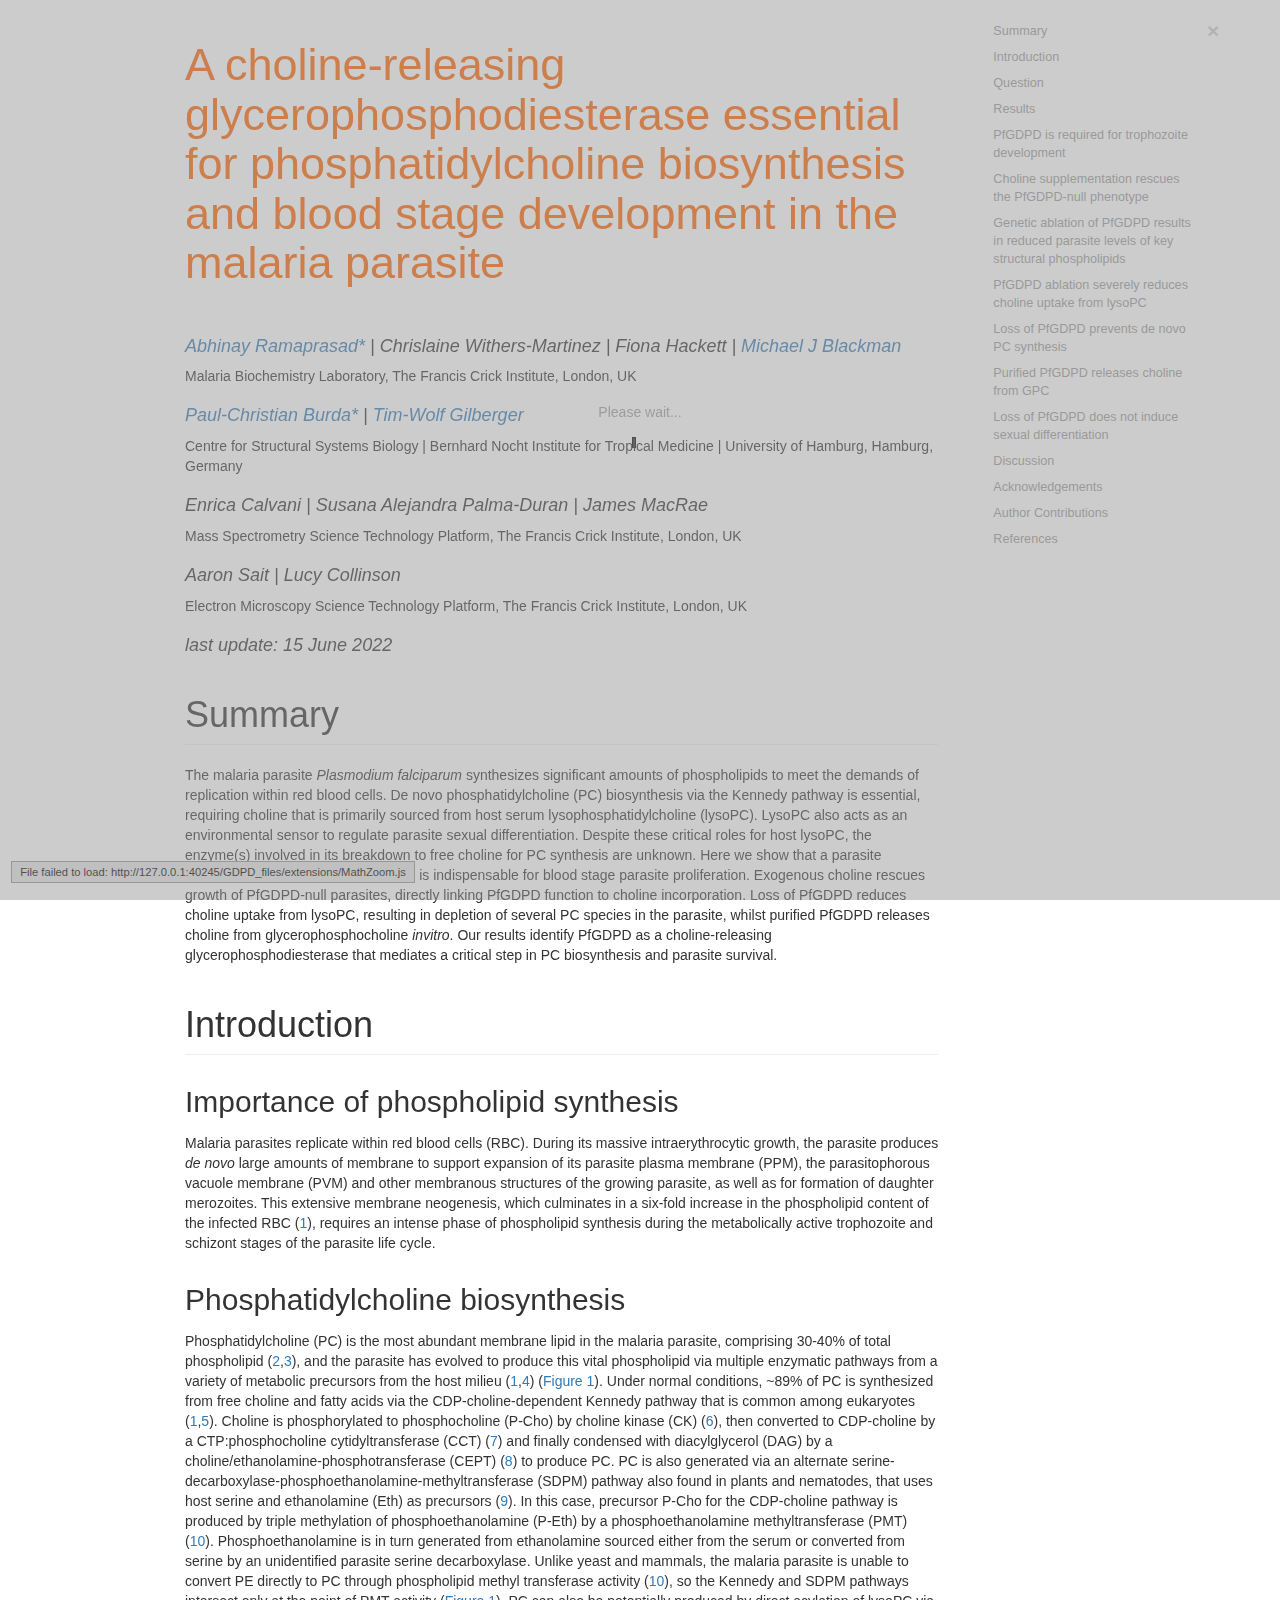
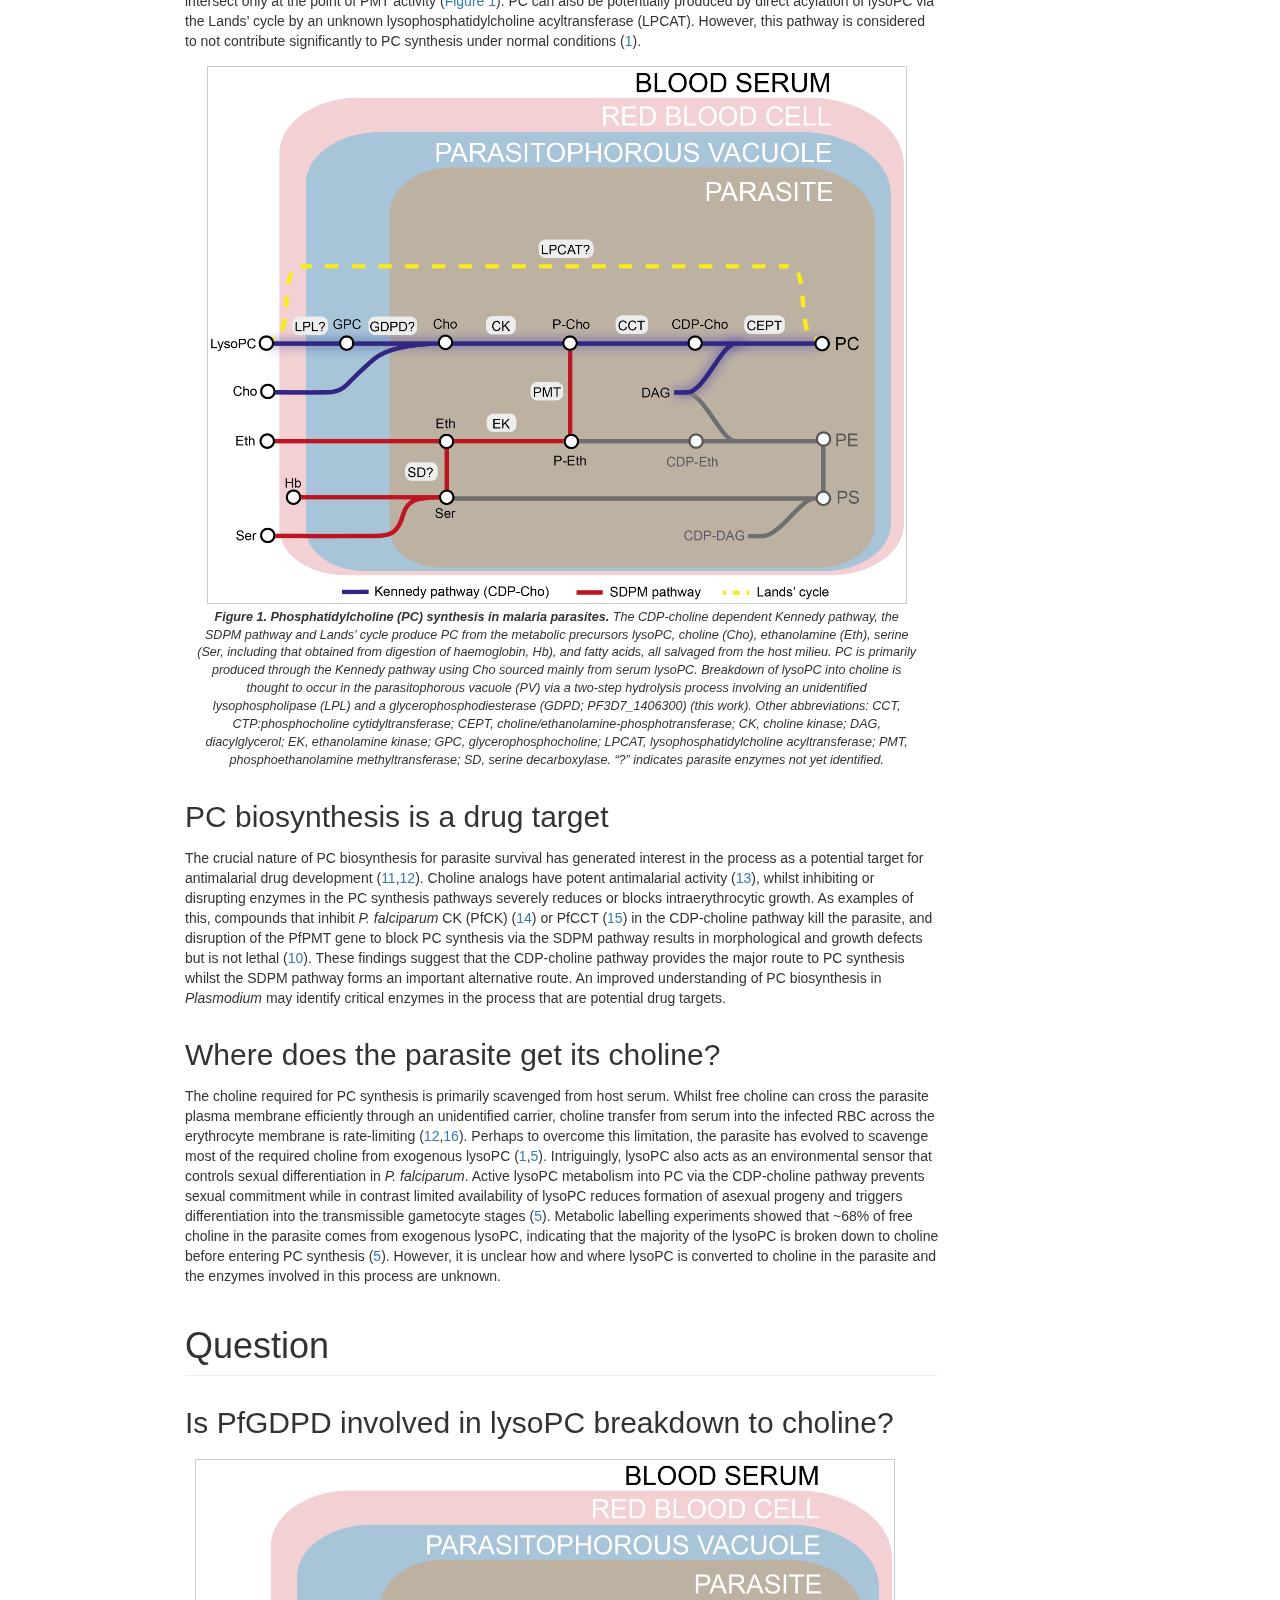
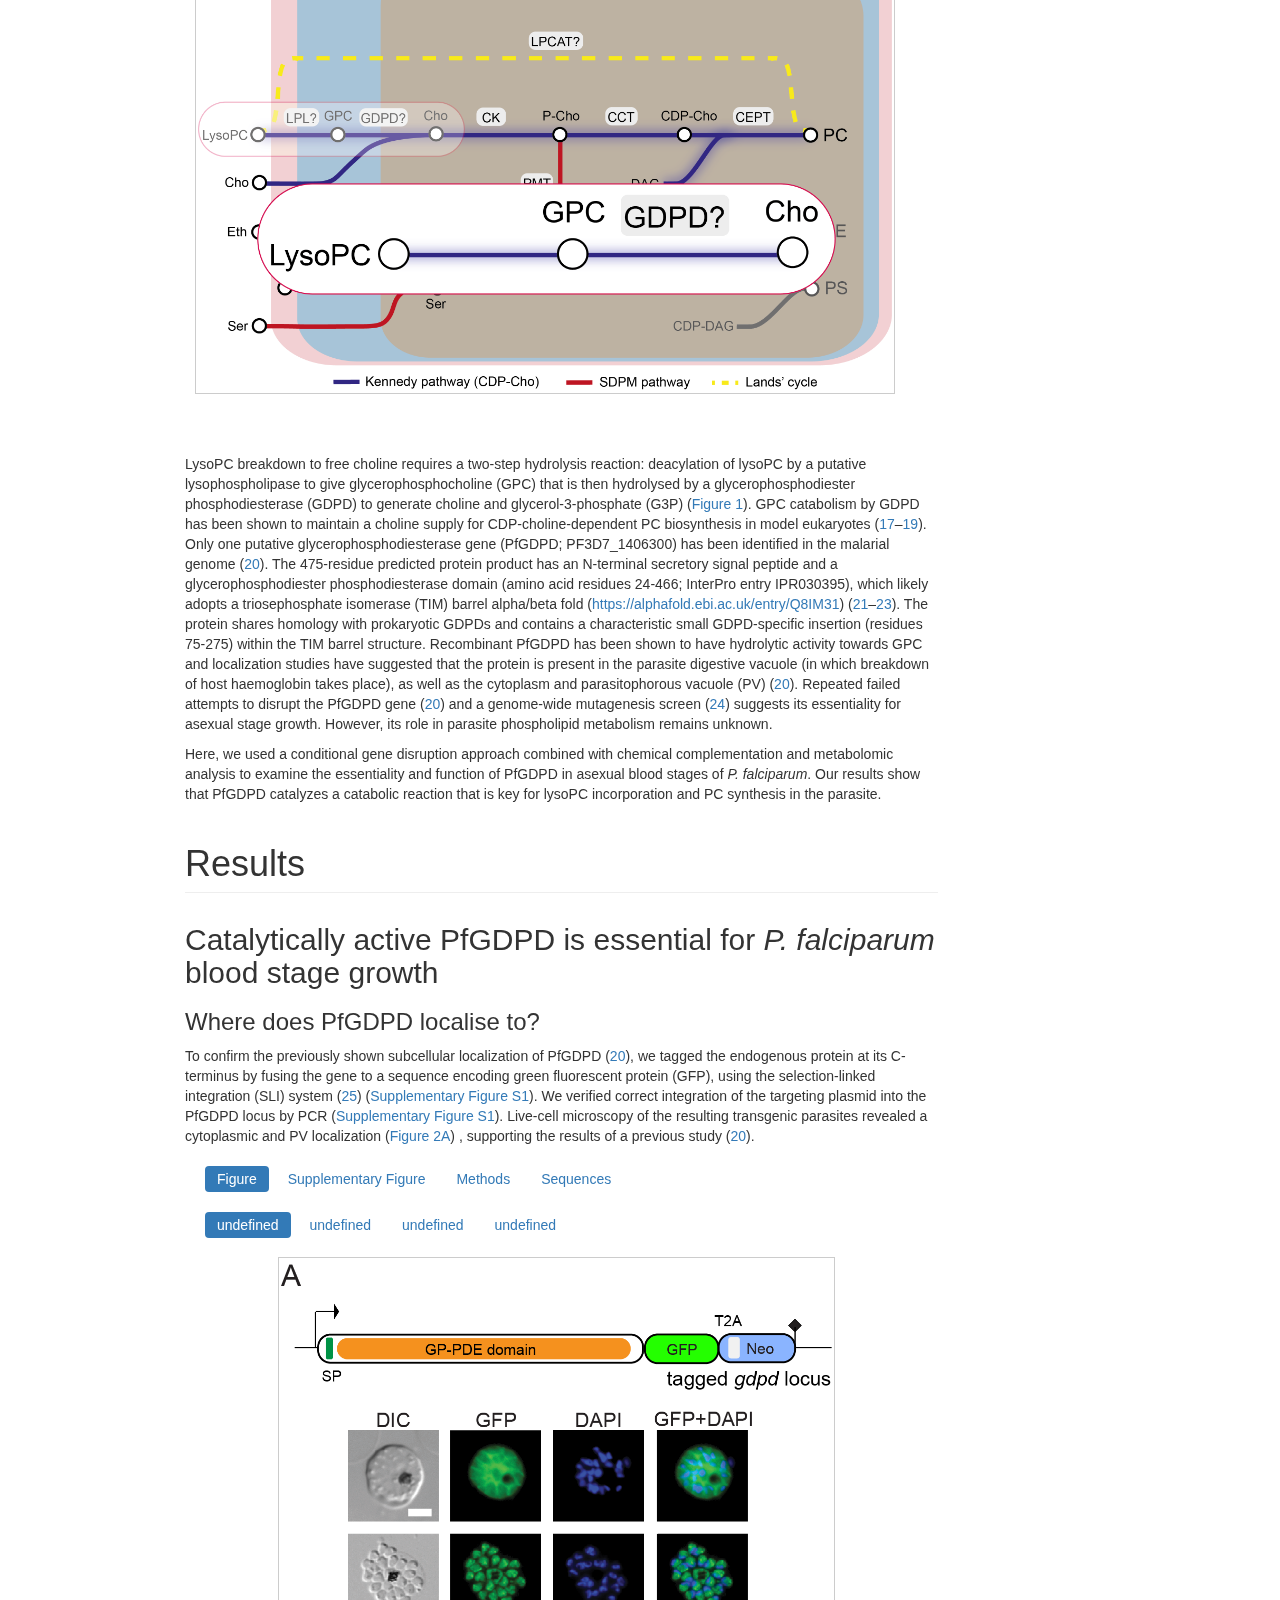
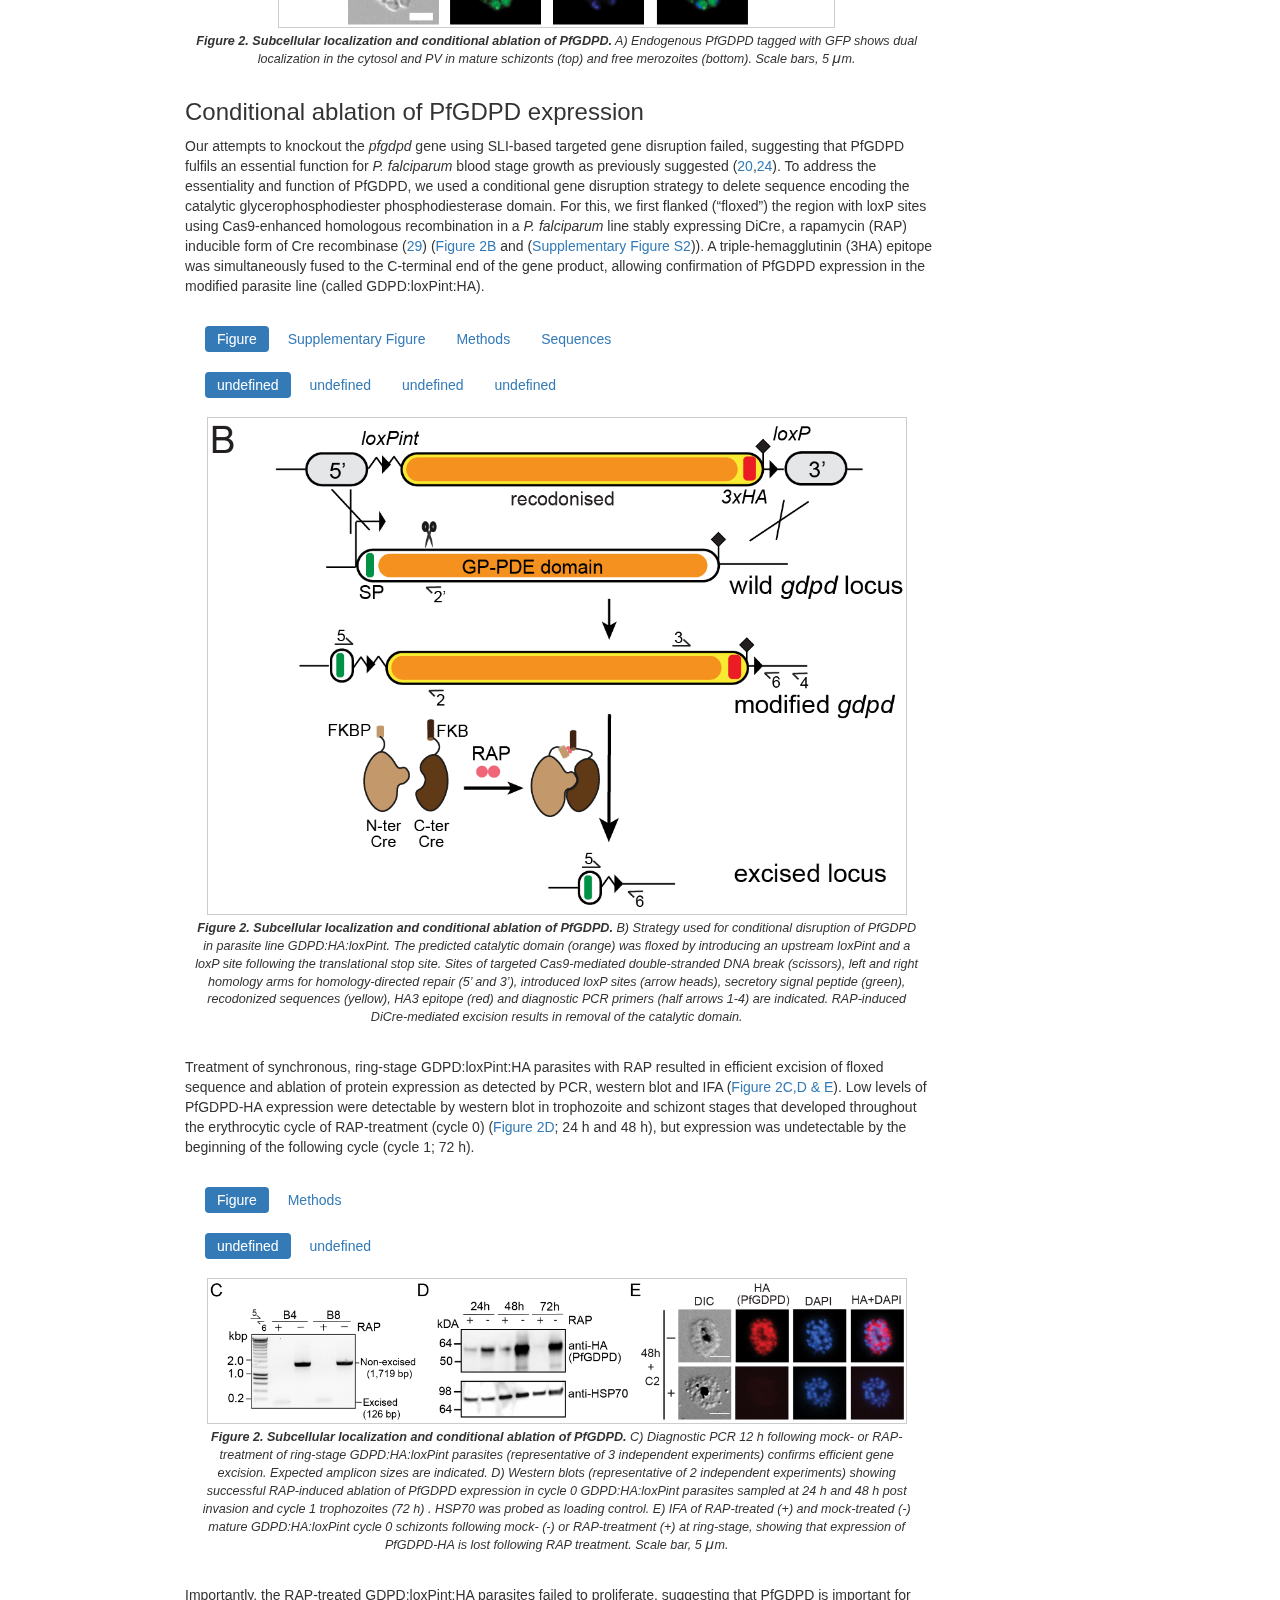
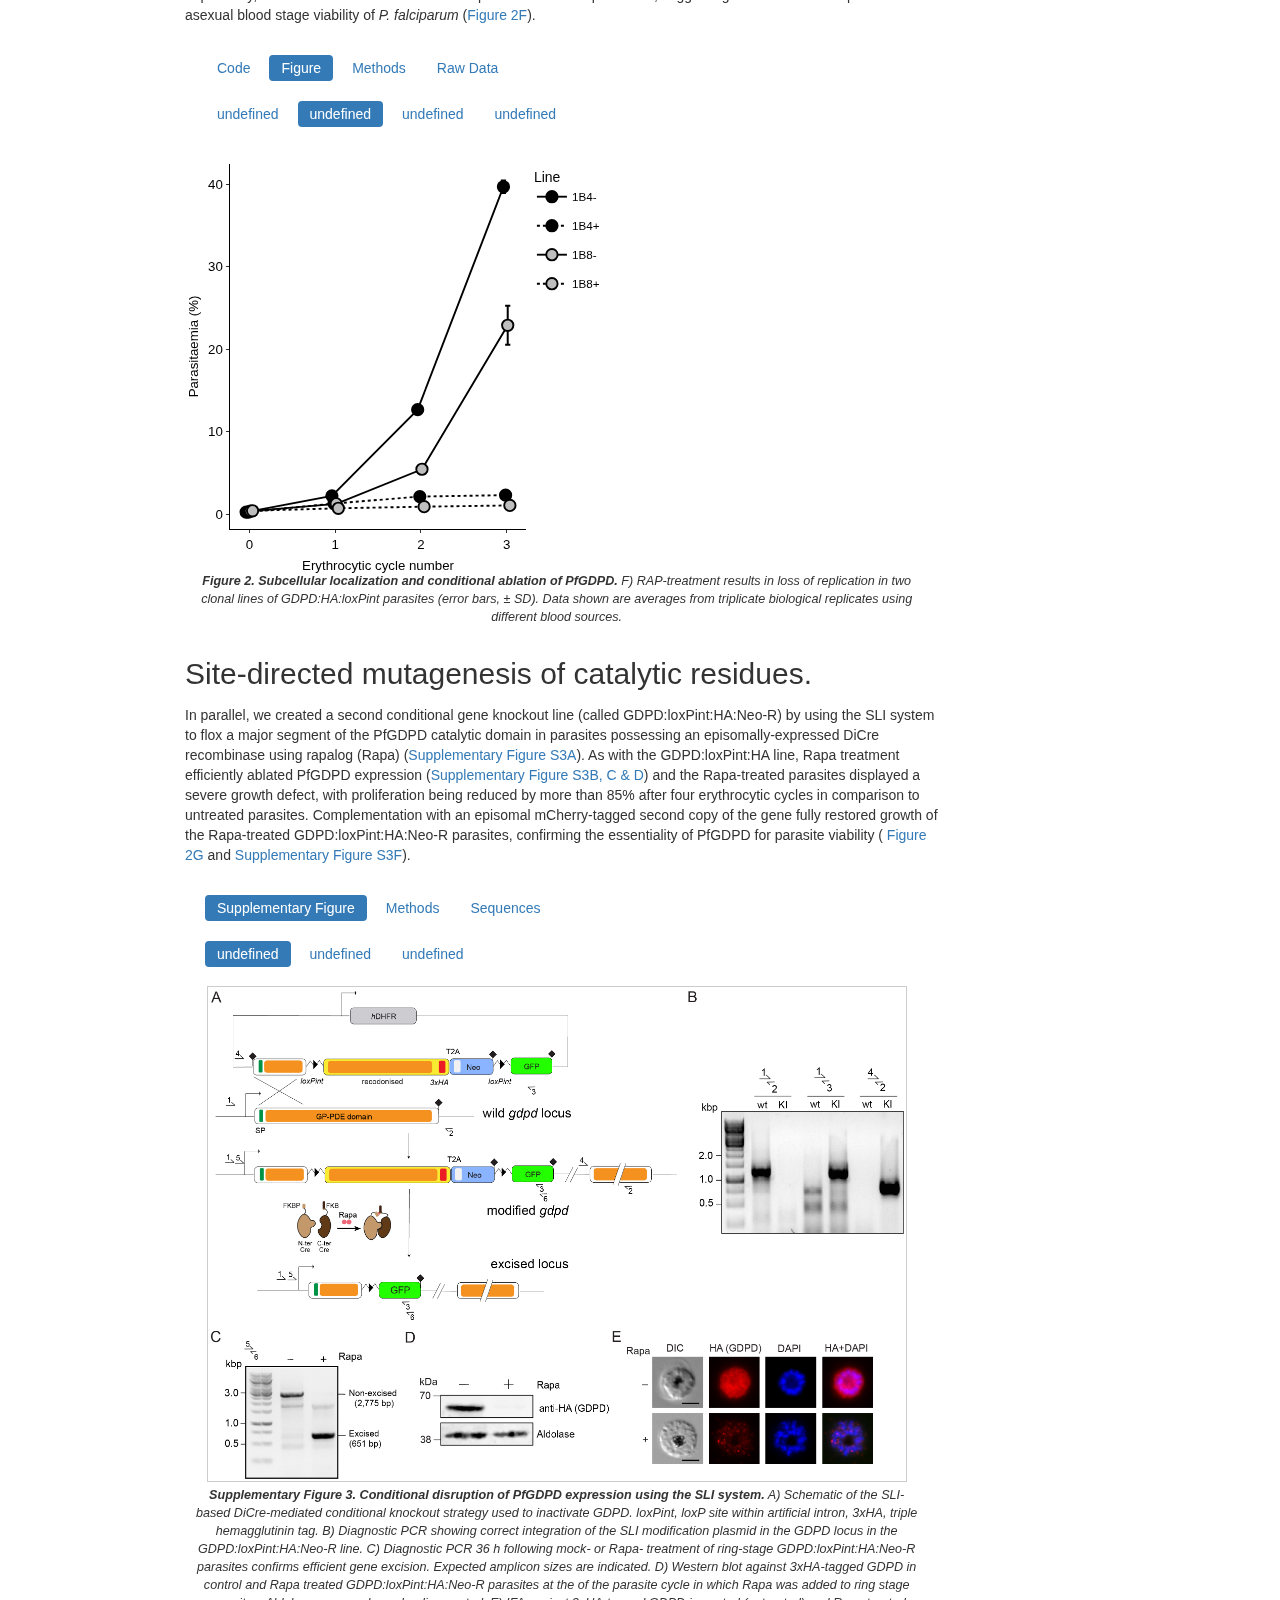
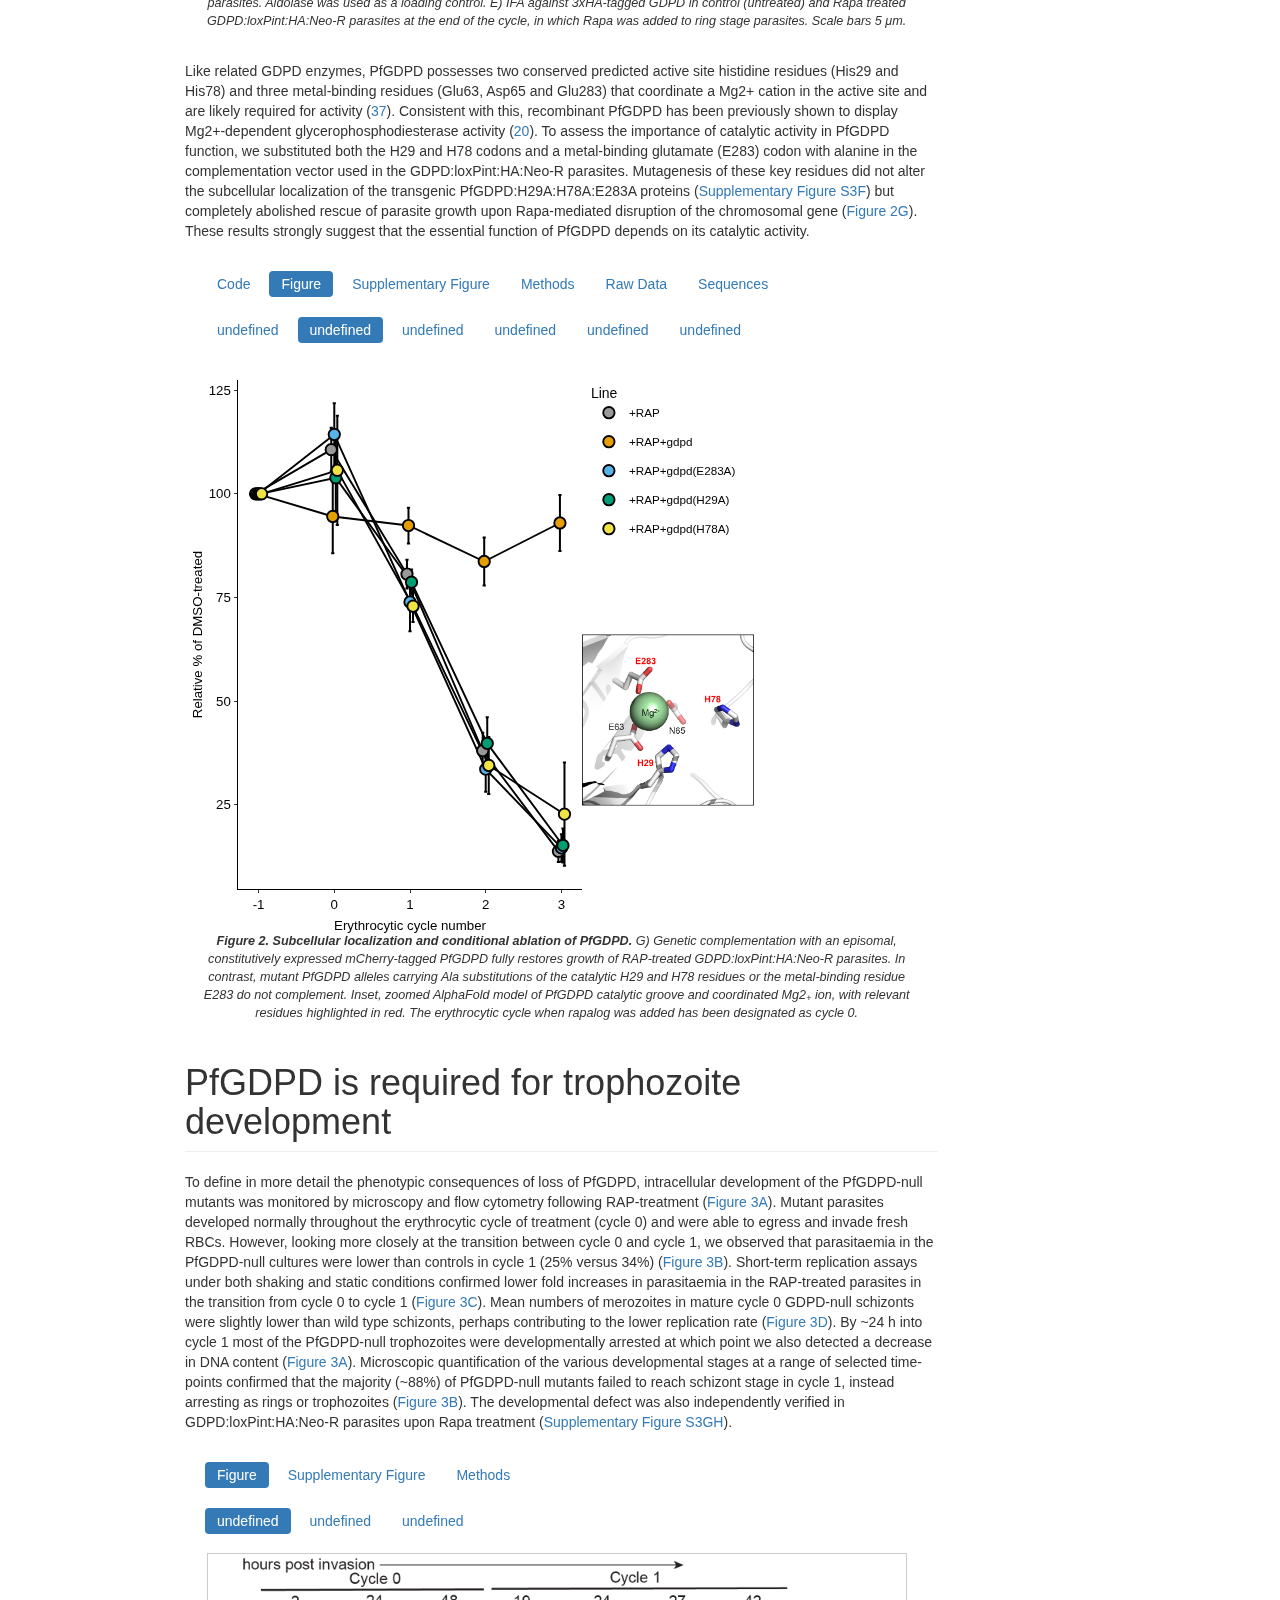
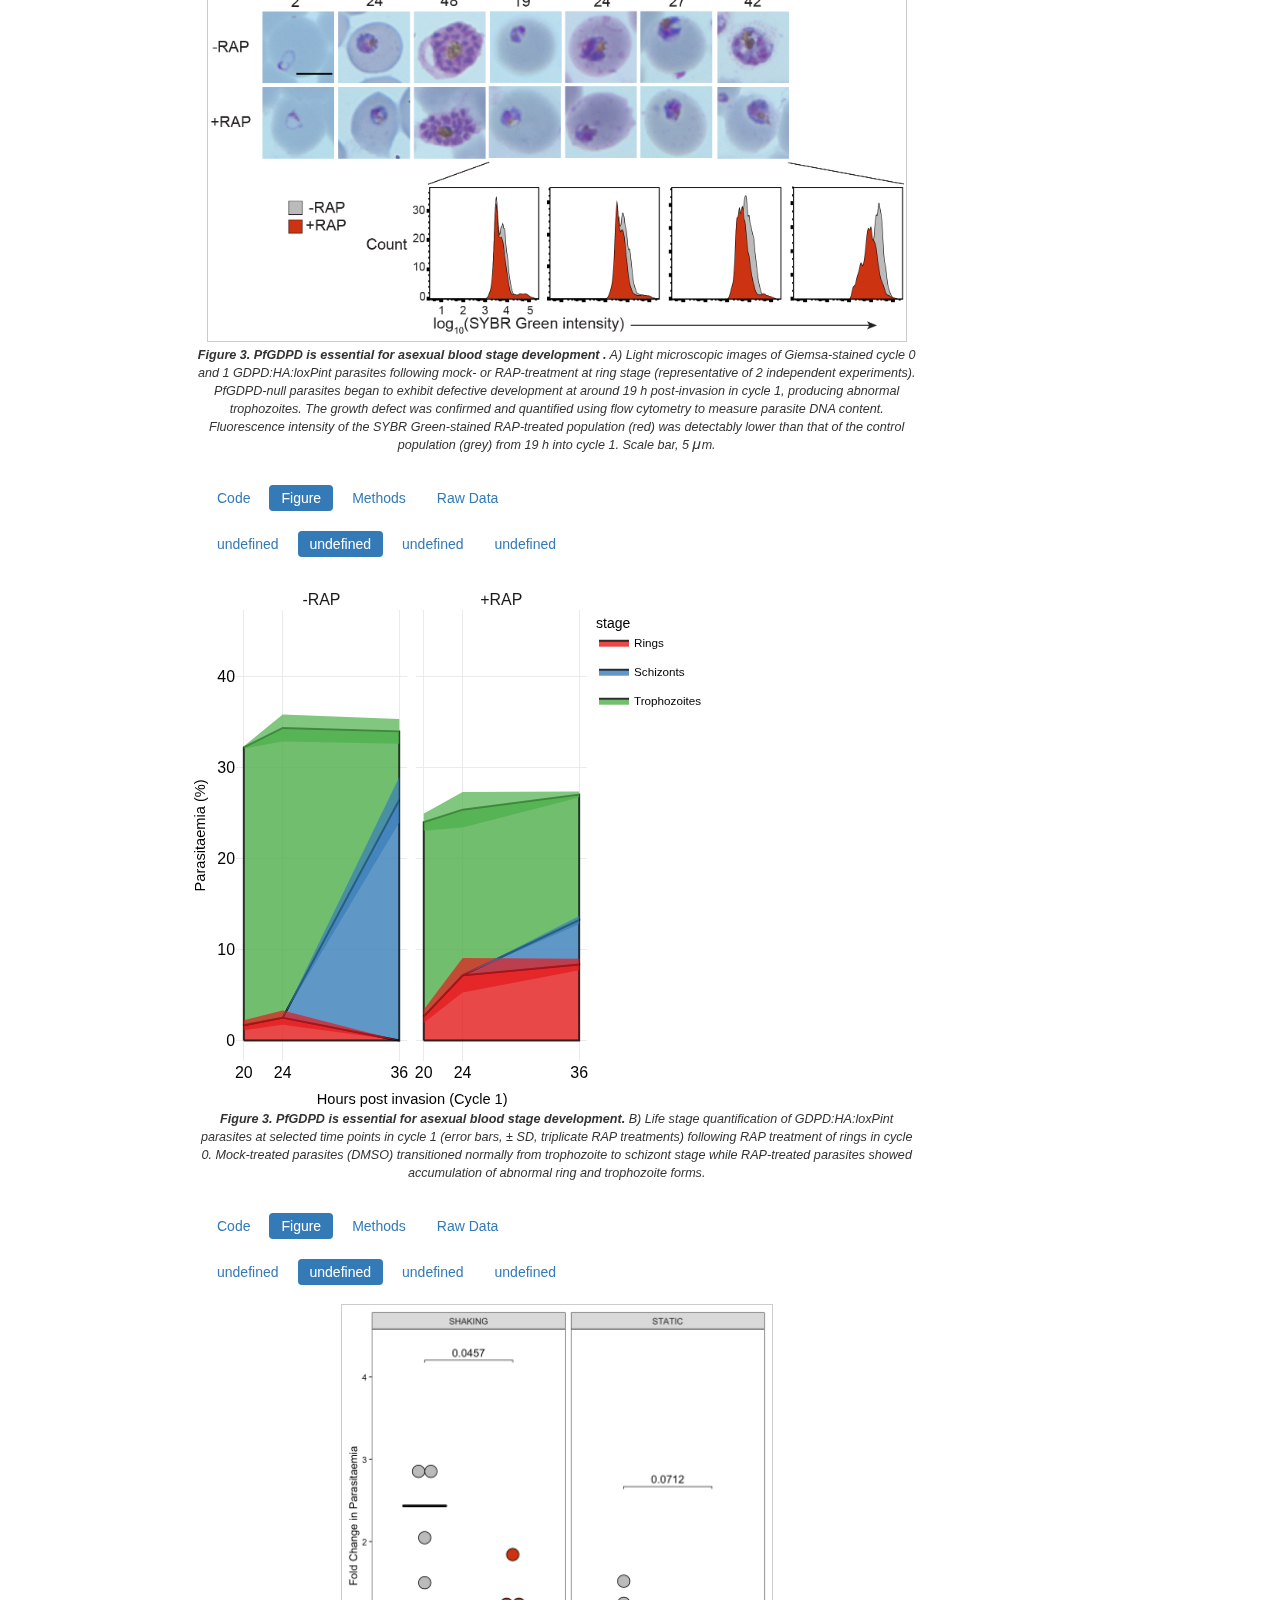
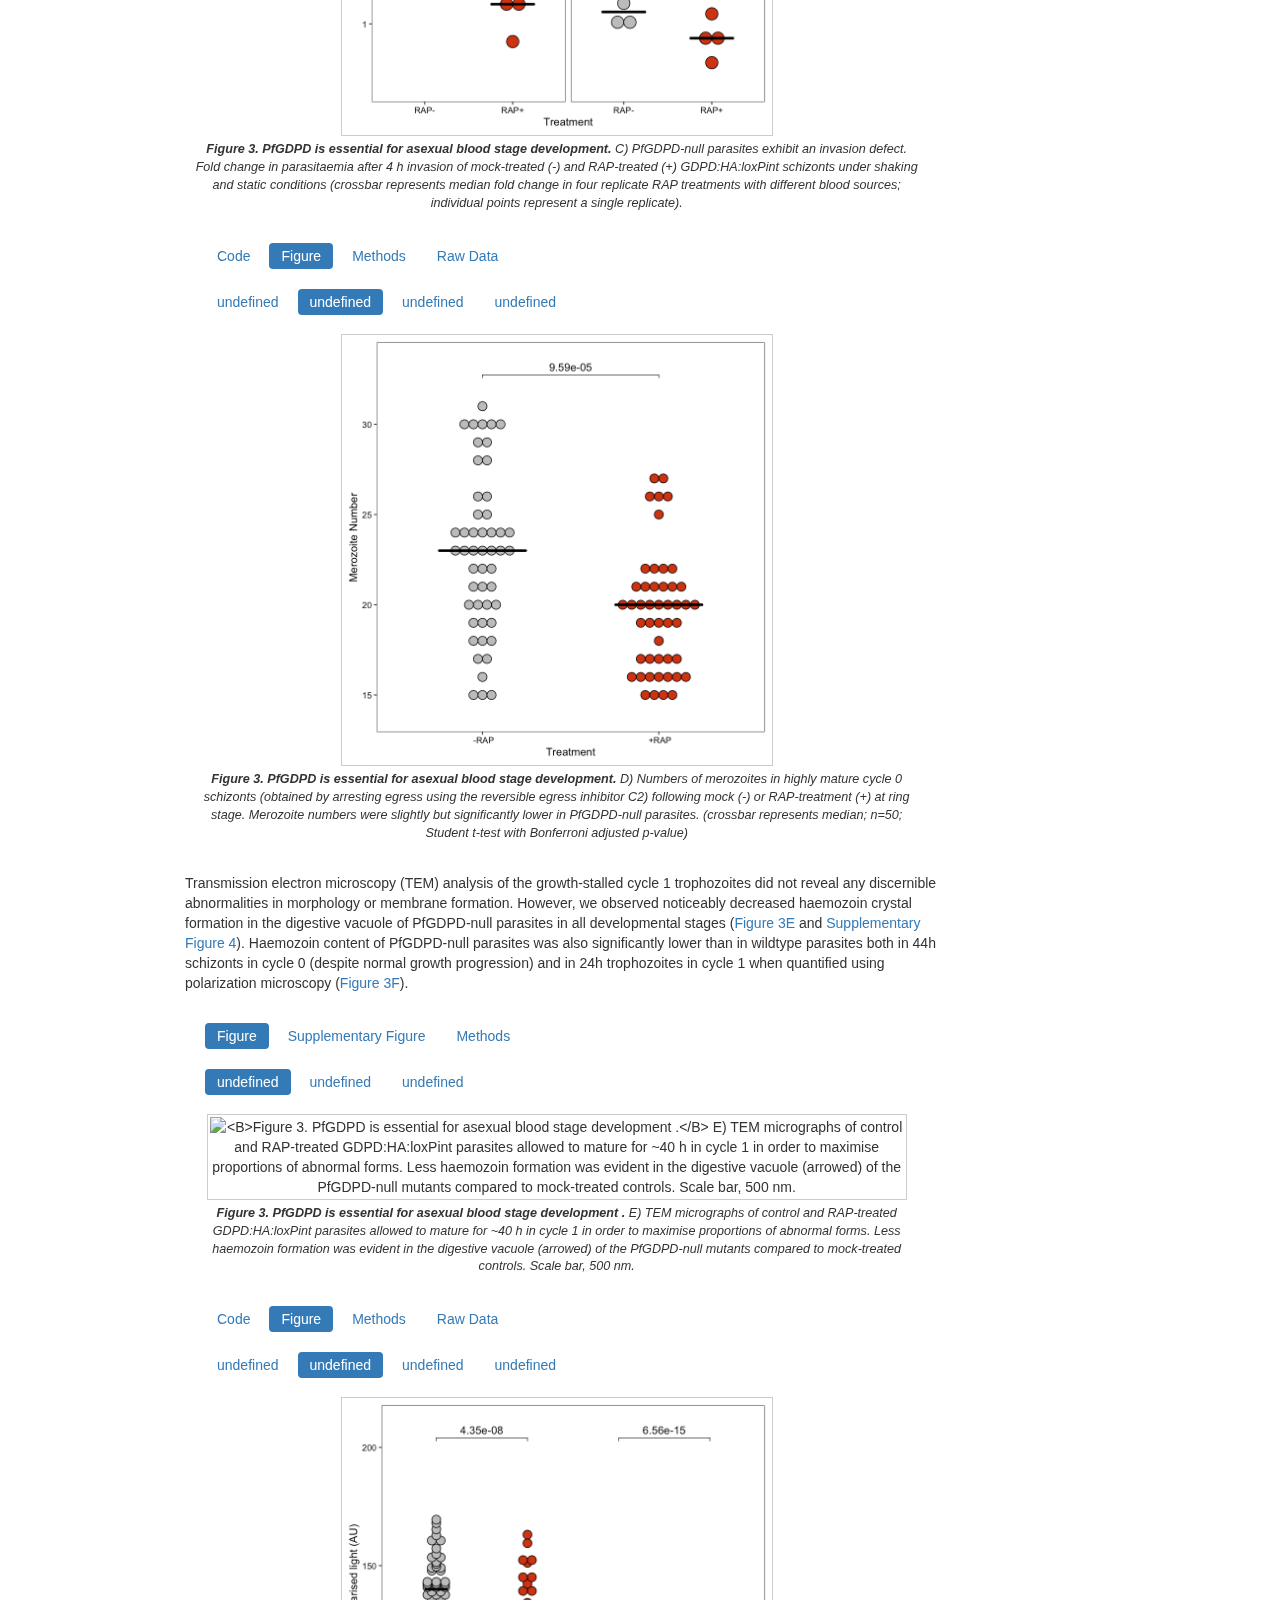
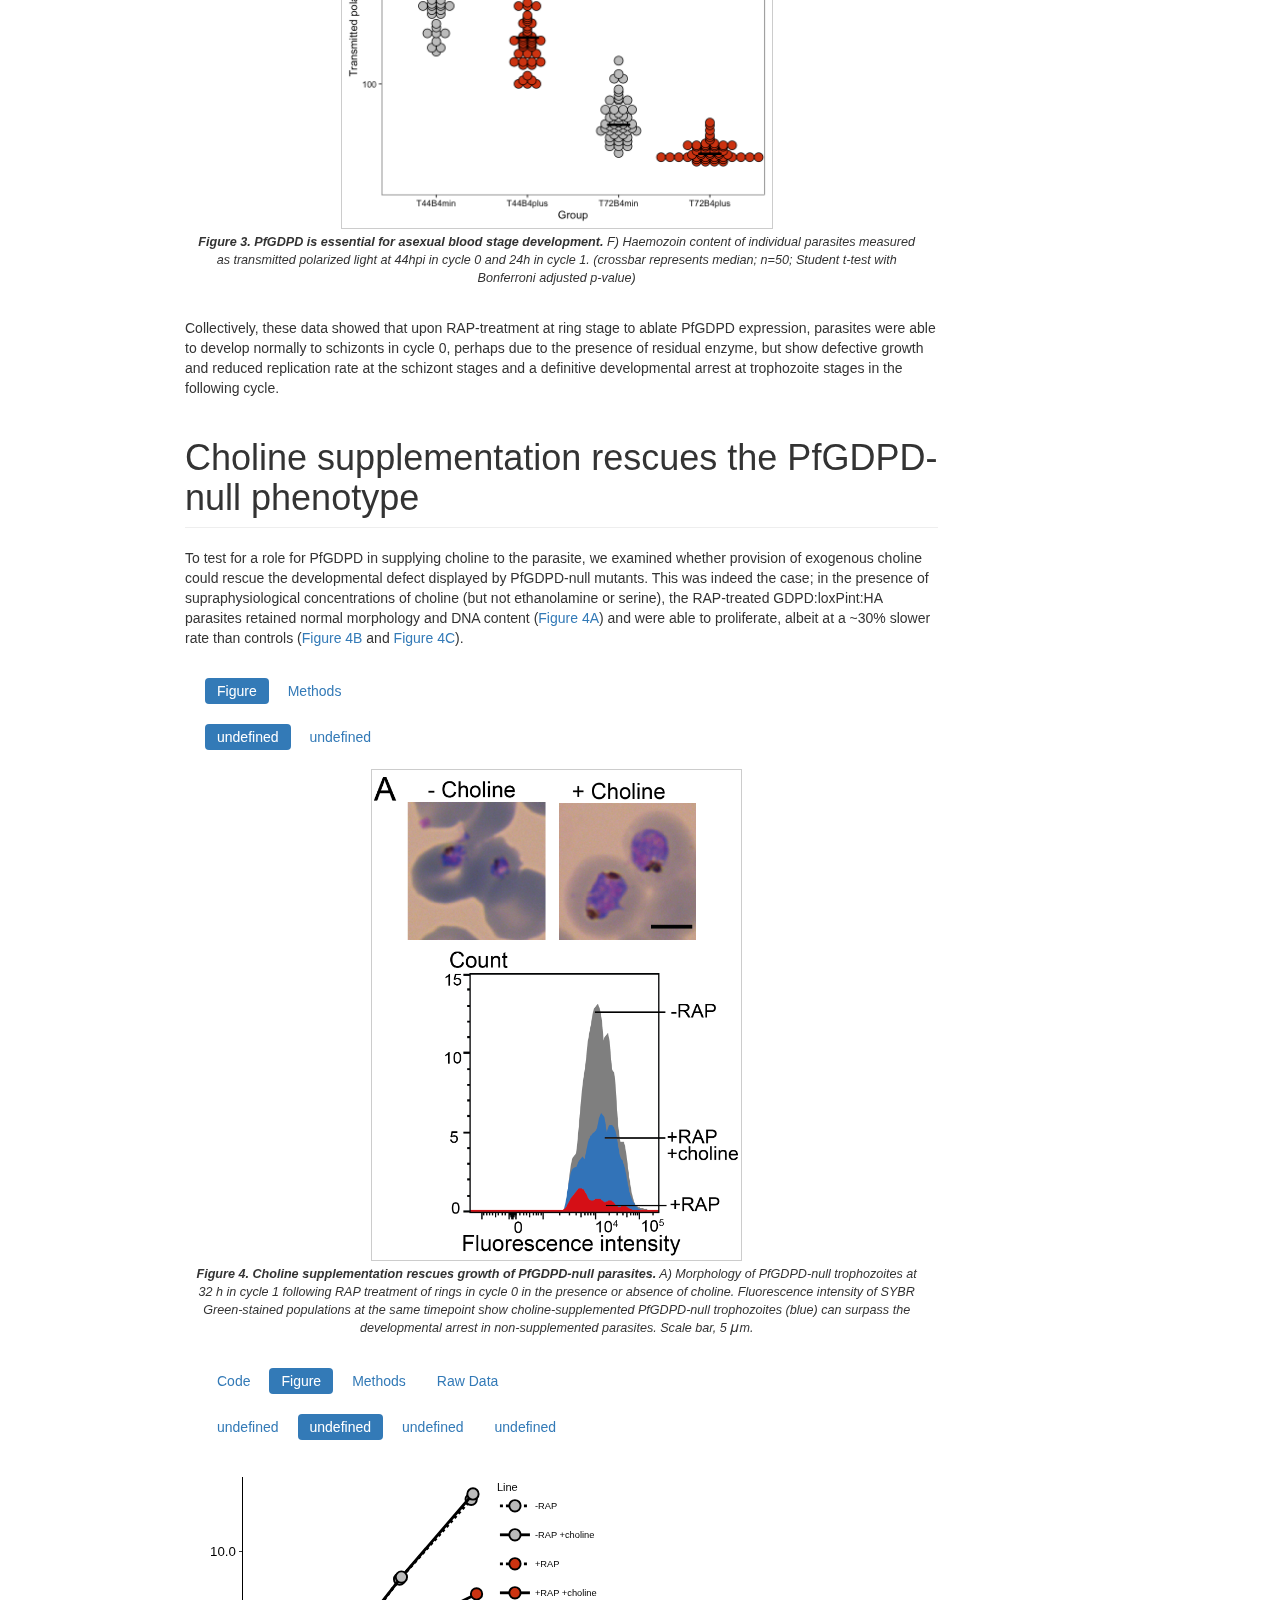
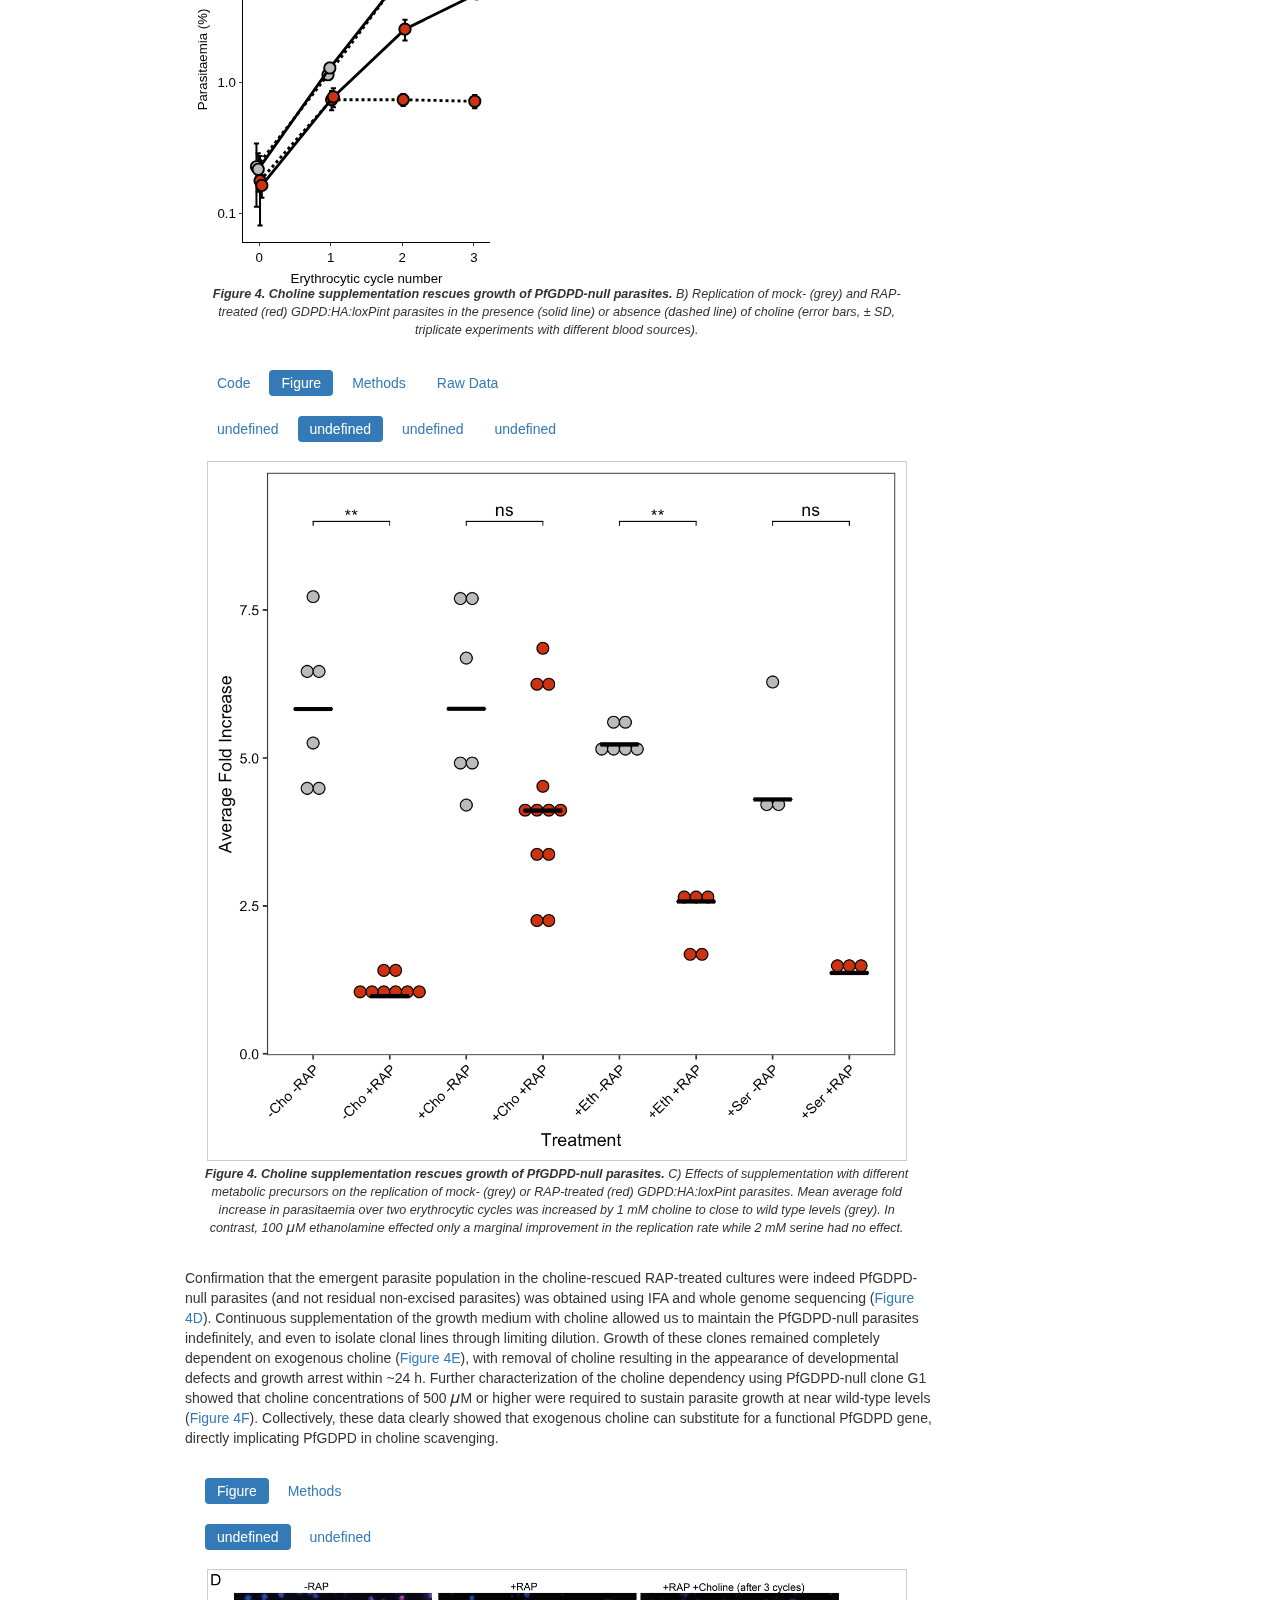
==== index.html @ 473ed6b9 "Update .DS_Store" ====
<!DOCTYPE html>
<!-- saved from url=(0030)http://127.0.0.1:3324/GDPD.Rmd -->
<html class=""><head><meta http-equiv="Content-Type" content="text/html; charset=UTF-8">
  
  <script type="application/shiny-singletons"></script>
  <script type="application/html-dependencies">jquery[3.5.1];shiny-css[1.6.0];shiny-javascript[1.6.0]</script>
<script src="./GDPD_files/jquery.min.js"></script>
<link href="./GDPD_files/shiny.min.css" rel="stylesheet">
<script src="./GDPD_files/shiny.min.js"></script>  <script src="./GDPD_files/rmd_loader.js"></script>
  <link href="./GDPD_files/rmd_loader.css" rel="stylesheet">
<style type="text/css">/* Copyright 2014-present Evernote Corporation. All rights reserved. */
@keyframes caretBlink {
    from { opacity: 1.0; }
    to { opacity: 0.0; }
}

@keyframes rotateSpinner {
    from {
        transform:rotate(0deg);
    }
    to {
        transform:rotate(360deg);
    }
}

#text-tool-caret {
    animation-name: caretBlink;  
    animation-iteration-count: infinite;  
    animation-timing-function: cubic-bezier(1.0,0,0,1.0);
    animation-duration: 1s; 
}

#en-markup-loading-spinner {
    position: absolute;
    top: calc(50% - 16px);
    left: calc(50% - 16px);
    width: 32px;
    height: 32px;
}

#en-markup-loading-spinner img {
    position: relative;
    top: 0px;
    left: 0px;
    animation-name: rotateSpinner;
    animation-duration: 0.6s;
    animation-iteration-count: infinite;
    animation-timing-function: linear;
}
</style><style type="text/css">/* Copyright 2014-present Evernote Corporation. All rights reserved. */
.skitchToastBoxContainer {
    position: absolute;
    width: 100%;
    text-align: center;
    top: 30px;
    -webkit-user-select: none;
    -moz-user-select: none;
    pointer-events: none;
}

.skitchToastBox {
    width: 200px;
    height: 16px;
    padding: 12px;
    background-color: rgba(47, 55, 61, 0.95);
    border-radius: 4px;
    color: white;
    cursor: default;
    font-size: 10pt;
    text-shadow: 1px 1px 2px rgba(0, 0, 0, 0.32);
    font-family: 'Soleil', Helvetica, Arial, sans-serif;
    border: 2px rgba(255, 255, 255, 0.38) solid;
}

.lang-zh-cn .skitchToastBox {
    font-family: '微软雅黑', 'Microsoft YaHei', SimSun,
        '&#x30E1;&#x30A4;&#x30EA;&#x30AA;', Meiryo, 'MS PGothic', 'Soleil',
        Helvetica, Arial, sans-serif;
}

.lang-ja-jp .skitchToastBox {
    font-family: '&#x30E1;&#x30A4;&#x30EA;&#x30AA;', Meiryo, 'MS PGothic',
        '微软雅黑', 'Microsoft YaHei', SimSun, 'Soleil', Helvetica, Arial,
        sans-serif;
}

.skitchToast {
    padding-left: 20px;
    padding-right: 20px;
    display: inline-block;
    height: 10px;
    color: #f1f5f8;
    text-align: center;
}

.skitchVisible {
    /* Don't remove this class it's a hack used by the Evernote Clipper */
}
</style><style type="text/css">/* Copyright 2014-present Evernote Corporation. All rights reserved. */

@font-face {
	font-family: 'Soleil';
	src: url([data-uri]);
	font-weight: normal;
	font-style: normal;
}
</style><style type="text/css">/* Copyright 2019-present Evernote Corporation. All rights reserved. */

#en-markup-disabled {
    position: fixed;
    z-index: 9999;
    width: 100%;
    height: 100%;
    top: 0px;
    left: 0px;
    cursor: default;
    -webkit-user-select: none;
}

#en-markup-alert-container {
    position: absolute;
    z-index: 9999;
    width: 450px;
    left: calc(50% - 225px);
    top: calc(50% - 85px);
    background-color: white;
    box-shadow: 0 2px 7px 1px rgba(0,0,0,0.35);
    -webkit-user-select: none;
}

#en-markup-alert-container .cell-1 {
    position: relative;
    height: 110px;
    width: 105px;
    float: left;
    text-align: center;
    background-image: url([data-uri]);
    background-position: 65% 50%;
    background-repeat: no-repeat;
}

#en-markup-alert-container .cell-2 {
    position: relative;
    float: left;
    width: 345px;
    margin-top: 29px;
    margin-bottom: 20px;
}

#en-markup-alert-container .cell-2 .cell-2-title {
    margin-bottom: 5px;
    padding-right: 30px;
    font-size: 12pt;
    font-family: Tahoma, Arial;
}

#en-markup-alert-container .cell-2 .cell-2-message {
    padding-right: 30px;
    font-size: 9.5pt;
    font-family: Tahoma, Arial;
}

#en-markup-alert-container .cell-3 {
    position: relative;
    width: 450px;
    height: 60px;
    float: left;
    background-color: rgb(240,240,240);
}

#en-markup-alert-container .cell-3 button {
    position: absolute;
    top: 12px;
    right: 15px;
    width: 110px;
    height: 36px;
}

#en-markup-alert-container .cell-3 button.alt-button {
    position: absolute;
    top: 12px;
    right: 140px;
    width: 110px;
    height: 36px;
}
</style><script src="./GDPD_files/header-attrs.js"></script><meta name="viewport" content="width=device-width, initial-scale=1"><link rel="stylesheet" type="text/css" href="./GDPD_files/bootstrap.min.css"><script src="./GDPD_files/bootstrap.min.js"></script><script src="./GDPD_files/jquery-ui.min.js"></script><script src="./GDPD_files/tabsets.js"></script><link rel="stylesheet" type="text/css" href="./GDPD_files/magnific-popup.css"><script src="./GDPD_files/jquery.magnific-popup.min.js"></script><link rel="stylesheet" type="text/css" href="./GDPD_files/clean.css"><script src="./GDPD_files/clean.js"></script><script src="./GDPD_files/htmlwidgets.js"></script><script src="./GDPD_files/plotly.js"></script><script src="./GDPD_files/typedarray.min.js"></script><link rel="stylesheet" type="text/css" href="./GDPD_files/crosstalk.min.css"><script src="./GDPD_files/crosstalk.min.js"></script><link rel="stylesheet" type="text/css" href="./GDPD_files/plotly-htmlwidgets.css"><script src="./GDPD_files/plotly-latest.min.js"></script><style id="plotly.js-style-global"></style><link rel="stylesheet" type="text/css" href="./GDPD_files/rmd_perf.css"><script src="./GDPD_files/rmd_perf.js"></script><meta name="rstudio_origin" content="127.0.0.1:43278"><script src="./GDPD_files/rsiframe.js"></script>
    
    
    <meta name="generator" content="pandoc">

    
    
    <title>A choline-releasing glycerophosphodiesterase essential for phosphatidylcholine biosynthesis and blood stage development in the malaria parasite</title>

    
    
        <style type="text/css">code{white-space: pre;}</style>
    <style type="text/css">
      pre > code.sourceCode { white-space: pre; position: relative; }
      pre > code.sourceCode > span { display: inline-block; line-height: 1.25; }
      pre > code.sourceCode > span:empty { height: 1.2em; }
      .sourceCode { overflow: visible; }
      code.sourceCode > span { color: inherit; text-decoration: inherit; }
      div.sourceCode { margin: 1em 0; }
      pre.sourceCode { margin: 0; }
      @media screen {
      div.sourceCode { overflow: auto; }
      }
      @media print {
      pre > code.sourceCode { white-space: pre-wrap; }
      pre > code.sourceCode > span { text-indent: -5em; padding-left: 5em; }
      }
      pre.numberSource code
        { counter-reset: source-line 0; }
      pre.numberSource code > span
        { position: relative; left: -4em; counter-increment: source-line; }
      pre.numberSource code > span > a:first-child::before
        { content: counter(source-line);
          position: relative; left: -1em; text-align: right; vertical-align: baseline;
          border: none; display: inline-block;
          -webkit-touch-callout: none; -webkit-user-select: none;
          -khtml-user-select: none; -moz-user-select: none;
          -ms-user-select: none; user-select: none;
          padding: 0 4px; width: 4em;
          background-color: #ffffff;
          color: #a0a0a0;
        }
      pre.numberSource { margin-left: 3em; border-left: 1px solid #a0a0a0;  padding-left: 4px; }
      div.sourceCode
        { color: #1f1c1b; background-color: #ffffff; }
      @media screen {
      pre > code.sourceCode > span > a:first-child::before { text-decoration: underline; }
      }
      code span { color: #1f1c1b; } /* Normal */
      code span.al { color: #bf0303; background-color: #f7e6e6; font-weight: bold; } /* Alert */
      code span.an { color: #ca60ca; } /* Annotation */
      code span.at { color: #0057ae; } /* Attribute */
      code span.bn { color: #b08000; } /* BaseN */
      code span.bu { color: #644a9b; font-weight: bold; } /* BuiltIn */
      code span.cf { color: #1f1c1b; font-weight: bold; } /* ControlFlow */
      code span.ch { color: #924c9d; } /* Char */
      code span.cn { color: #aa5500; } /* Constant */
      code span.co { color: #898887; } /* Comment */
      code span.cv { color: #0095ff; } /* CommentVar */
      code span.do { color: #607880; } /* Documentation */
      code span.dt { color: #0057ae; } /* DataType */
      code span.dv { color: #b08000; } /* DecVal */
      code span.er { color: #bf0303; text-decoration: underline; } /* Error */
      code span.ex { color: #0095ff; font-weight: bold; } /* Extension */
      code span.fl { color: #b08000; } /* Float */
      code span.fu { color: #644a9b; } /* Function */
      code span.im { color: #ff5500; } /* Import */
      code span.in { color: #b08000; } /* Information */
      code span.kw { color: #1f1c1b; font-weight: bold; } /* Keyword */
      code span.op { color: #1f1c1b; } /* Operator */
      code span.ot { color: #006e28; } /* Other */
      code span.pp { color: #006e28; } /* Preprocessor */
      code span.re { color: #0057ae; background-color: #e0e9f8; } /* RegionMarker */
      code span.sc { color: #3daee9; } /* SpecialChar */
      code span.ss { color: #ff5500; } /* SpecialString */
      code span.st { color: #bf0303; } /* String */
      code span.va { color: #0057ae; } /* Variable */
      code span.vs { color: #bf0303; } /* VerbatimString */
      code span.wa { color: #bf0303; } /* Warning */
    </style>
    
        <link rel="stylesheet" href="./GDPD_files/myclean.css" type="text/css">
    
    <!-- tabsets -->
    <script>
      $(document).ready(function () {
	  window.buildTabsets("toc");
      });
      $(document).ready(function () {
	  $('.tabset-dropdown > .nav-tabs > li').click(function () {
	      $(this).parent().toggleClass('nav-tabs-open')
	  });
      });
    </script>

    <!-- code folding -->
    
    <!-- code download -->
    
    <!-- tabsets dropdown -->

    <style type="text/css">
      .tabset-dropdown > .nav-tabs {
	  display: inline-table;
	  max-height: 500px;
	  min-height: 44px;
	  overflow-y: auto;
	  background: white;
	  border: 1px solid #ddd;
	  border-radius: 4px;
      }
      
      .tabset-dropdown > .nav-tabs > li.active:before {
	  content: "";
	  font-family: 'Glyphicons Halflings';
	  display: inline-block;
	  padding: 10px;
	  border-right: 1px solid #ddd;
      }
      
      .tabset-dropdown > .nav-tabs.nav-tabs-open > li.active:before {
	  content: "&#xe258;";
	  border: none;
      }
      
      .tabset-dropdown > .nav-tabs.nav-tabs-open:before {
	  content: "";
	  font-family: 'Glyphicons Halflings';
	  display: inline-block;
	  padding: 10px;
	  border-right: 1px solid #ddd;
      }
      
      .tabset-dropdown > .nav-tabs > li.active {
	  display: block;
      }

      .tabset-dropdown > .nav-tabs > li.active a {
  	  padding: 0 15px !important;
      }

      .tabset-dropdown > .nav-tabs > li > a,
      .tabset-dropdown > .nav-tabs > li > a:focus,
      .tabset-dropdown > .nav-tabs > li > a:hover {
	  border: none;
	  display: inline-block;
	  border-radius: 4px;
	  background-color: transparent;
      }
      
      .tabset-dropdown > .nav-tabs.nav-tabs-open > li {
	  display: block;
	  float: none;
      }
      
      .tabset-dropdown > .nav-tabs > li {
	  display: none;
	  margin-left: 0 !important;
      }
    </style>
    
<script type="text/javascript" src="./GDPD_files/MathJax.js"></script><style id="plotly.js-style-modebar-1cf657"></style><style id="plotly.js-style-modebar-c8a98c"></style><style id="plotly.js-style-modebar-840df1"></style><style id="plotly.js-style-modebar-158ccf"></style><style id="plotly.js-style-modebar-69c5db"></style><style id="plotly.js-style-modebar-9e64ea"></style><style id="plotly.js-style-modebar-9ec296"></style><style id="plotly.js-style-modebar-0eb71c"></style><style type="text/css">.MathJax_Hover_Frame {border-radius: .25em; -webkit-border-radius: .25em; -moz-border-radius: .25em; -khtml-border-radius: .25em; box-shadow: 0px 0px 15px #83A; -webkit-box-shadow: 0px 0px 15px #83A; -moz-box-shadow: 0px 0px 15px #83A; -khtml-box-shadow: 0px 0px 15px #83A; border: 1px solid #A6D ! important; display: inline-block; position: absolute}
.MathJax_Menu_Button .MathJax_Hover_Arrow {position: absolute; cursor: pointer; display: inline-block; border: 2px solid #AAA; border-radius: 4px; -webkit-border-radius: 4px; -moz-border-radius: 4px; -khtml-border-radius: 4px; font-family: 'Courier New',Courier; font-size: 9px; color: #F0F0F0}
.MathJax_Menu_Button .MathJax_Hover_Arrow span {display: block; background-color: #AAA; border: 1px solid; border-radius: 3px; line-height: 0; padding: 4px}
.MathJax_Hover_Arrow:hover {color: white!important; border: 2px solid #CCC!important}
.MathJax_Hover_Arrow:hover span {background-color: #CCC!important}
</style><style type="text/css">#MathJax_About {position: fixed; left: 50%; width: auto; text-align: center; border: 3px outset; padding: 1em 2em; background-color: #DDDDDD; color: black; cursor: default; font-family: message-box; font-size: 120%; font-style: normal; text-indent: 0; text-transform: none; line-height: normal; letter-spacing: normal; word-spacing: normal; word-wrap: normal; white-space: nowrap; float: none; z-index: 201; border-radius: 15px; -webkit-border-radius: 15px; -moz-border-radius: 15px; -khtml-border-radius: 15px; box-shadow: 0px 10px 20px #808080; -webkit-box-shadow: 0px 10px 20px #808080; -moz-box-shadow: 0px 10px 20px #808080; -khtml-box-shadow: 0px 10px 20px #808080; filter: progid:DXImageTransform.Microsoft.dropshadow(OffX=2, OffY=2, Color='gray', Positive='true')}
#MathJax_About.MathJax_MousePost {outline: none}
.MathJax_Menu {position: absolute; background-color: white; color: black; width: auto; padding: 5px 0px; border: 1px solid #CCCCCC; margin: 0; cursor: default; font: menu; text-align: left; text-indent: 0; text-transform: none; line-height: normal; letter-spacing: normal; word-spacing: normal; word-wrap: normal; white-space: nowrap; float: none; z-index: 201; border-radius: 5px; -webkit-border-radius: 5px; -moz-border-radius: 5px; -khtml-border-radius: 5px; box-shadow: 0px 10px 20px #808080; -webkit-box-shadow: 0px 10px 20px #808080; -moz-box-shadow: 0px 10px 20px #808080; -khtml-box-shadow: 0px 10px 20px #808080; filter: progid:DXImageTransform.Microsoft.dropshadow(OffX=2, OffY=2, Color='gray', Positive='true')}
.MathJax_MenuItem {padding: 1px 2em; background: transparent}
.MathJax_MenuArrow {position: absolute; right: .5em; padding-top: .25em; color: #666666; font-size: .75em}
.MathJax_MenuActive .MathJax_MenuArrow {color: white}
.MathJax_MenuArrow.RTL {left: .5em; right: auto}
.MathJax_MenuCheck {position: absolute; left: .7em}
.MathJax_MenuCheck.RTL {right: .7em; left: auto}
.MathJax_MenuRadioCheck {position: absolute; left: .7em}
.MathJax_MenuRadioCheck.RTL {right: .7em; left: auto}
.MathJax_MenuLabel {padding: 1px 2em 3px 1.33em; font-style: italic}
.MathJax_MenuRule {border-top: 1px solid #DDDDDD; margin: 4px 3px}
.MathJax_MenuDisabled {color: GrayText}
.MathJax_MenuActive {background-color: #606872; color: white}
.MathJax_MenuDisabled:focus, .MathJax_MenuLabel:focus {background-color: #E8E8E8}
.MathJax_ContextMenu:focus {outline: none}
.MathJax_ContextMenu .MathJax_MenuItem:focus {outline: none}
#MathJax_AboutClose {top: .2em; right: .2em}
.MathJax_Menu .MathJax_MenuClose {top: -10px; left: -10px}
.MathJax_MenuClose {position: absolute; cursor: pointer; display: inline-block; border: 2px solid #AAA; border-radius: 18px; -webkit-border-radius: 18px; -moz-border-radius: 18px; -khtml-border-radius: 18px; font-family: 'Courier New',Courier; font-size: 24px; color: #F0F0F0}
.MathJax_MenuClose span {display: block; background-color: #AAA; border: 1.5px solid; border-radius: 18px; -webkit-border-radius: 18px; -moz-border-radius: 18px; -khtml-border-radius: 18px; line-height: 0; padding: 8px 0 6px}
.MathJax_MenuClose:hover {color: white!important; border: 2px solid #CCC!important}
.MathJax_MenuClose:hover span {background-color: #CCC!important}
.MathJax_MenuClose:hover:focus {outline: none}
</style><style type="text/css">.MathJax_Preview .MJXf-math {color: inherit!important}
</style><style type="text/css">.MJX_Assistive_MathML {position: absolute!important; top: 0; left: 0; clip: rect(1px, 1px, 1px, 1px); padding: 1px 0 0 0!important; border: 0!important; height: 1px!important; width: 1px!important; overflow: hidden!important; display: block!important; -webkit-touch-callout: none; -webkit-user-select: none; -khtml-user-select: none; -moz-user-select: none; -ms-user-select: none; user-select: none}
.MJX_Assistive_MathML.MJX_Assistive_MathML_Block {width: 100%!important}
</style><style type="text/css">#MathJax_Zoom {position: absolute; background-color: #F0F0F0; overflow: auto; display: block; z-index: 301; padding: .5em; border: 1px solid black; margin: 0; font-weight: normal; font-style: normal; text-align: left; text-indent: 0; text-transform: none; line-height: normal; letter-spacing: normal; word-spacing: normal; word-wrap: normal; white-space: nowrap; float: none; -webkit-box-sizing: content-box; -moz-box-sizing: content-box; box-sizing: content-box; box-shadow: 5px 5px 15px #AAAAAA; -webkit-box-shadow: 5px 5px 15px #AAAAAA; -moz-box-shadow: 5px 5px 15px #AAAAAA; -khtml-box-shadow: 5px 5px 15px #AAAAAA; filter: progid:DXImageTransform.Microsoft.dropshadow(OffX=2, OffY=2, Color='gray', Positive='true')}
#MathJax_ZoomOverlay {position: absolute; left: 0; top: 0; z-index: 300; display: inline-block; width: 100%; height: 100%; border: 0; padding: 0; margin: 0; background-color: white; opacity: 0; filter: alpha(opacity=0)}
#MathJax_ZoomFrame {position: relative; display: inline-block; height: 0; width: 0}
#MathJax_ZoomEventTrap {position: absolute; left: 0; top: 0; z-index: 302; display: inline-block; border: 0; padding: 0; margin: 0; background-color: white; opacity: 0; filter: alpha(opacity=0)}
</style><style type="text/css">.MathJax_Preview {color: #888}
#MathJax_Message {position: fixed; left: 1em; bottom: 1.5em; background-color: #E6E6E6; border: 1px solid #959595; margin: 0px; padding: 2px 8px; z-index: 102; color: black; font-size: 80%; width: auto; white-space: nowrap}
#MathJax_MSIE_Frame {position: absolute; top: 0; left: 0; width: 0px; z-index: 101; border: 0px; margin: 0px; padding: 0px}
.MathJax_Error {color: #CC0000; font-style: italic}
</style><style type="text/css">.MJXp-script {font-size: .8em}
.MJXp-right {-webkit-transform-origin: right; -moz-transform-origin: right; -ms-transform-origin: right; -o-transform-origin: right; transform-origin: right}
.MJXp-bold {font-weight: bold}
.MJXp-italic {font-style: italic}
.MJXp-scr {font-family: MathJax_Script,'Times New Roman',Times,STIXGeneral,serif}
.MJXp-frak {font-family: MathJax_Fraktur,'Times New Roman',Times,STIXGeneral,serif}
.MJXp-sf {font-family: MathJax_SansSerif,'Times New Roman',Times,STIXGeneral,serif}
.MJXp-cal {font-family: MathJax_Caligraphic,'Times New Roman',Times,STIXGeneral,serif}
.MJXp-mono {font-family: MathJax_Typewriter,'Times New Roman',Times,STIXGeneral,serif}
.MJXp-largeop {font-size: 150%}
.MJXp-largeop.MJXp-int {vertical-align: -.2em}
.MJXp-math {display: inline-block; line-height: 1.2; text-indent: 0; font-family: 'Times New Roman',Times,STIXGeneral,serif; white-space: nowrap; border-collapse: collapse}
.MJXp-display {display: block; text-align: center; margin: 1em 0}
.MJXp-math span {display: inline-block}
.MJXp-box {display: block!important; text-align: center}
.MJXp-box:after {content: " "}
.MJXp-rule {display: block!important; margin-top: .1em}
.MJXp-char {display: block!important}
.MJXp-mo {margin: 0 .15em}
.MJXp-mfrac {margin: 0 .125em; vertical-align: .25em}
.MJXp-denom {display: inline-table!important; width: 100%}
.MJXp-denom > * {display: table-row!important}
.MJXp-surd {vertical-align: top}
.MJXp-surd > * {display: block!important}
.MJXp-script-box > *  {display: table!important; height: 50%}
.MJXp-script-box > * > * {display: table-cell!important; vertical-align: top}
.MJXp-script-box > *:last-child > * {vertical-align: bottom}
.MJXp-script-box > * > * > * {display: block!important}
.MJXp-mphantom {visibility: hidden}
.MJXp-munderover, .MJXp-munder {display: inline-table!important}
.MJXp-over {display: inline-block!important; text-align: center}
.MJXp-over > * {display: block!important}
.MJXp-munderover > *, .MJXp-munder > * {display: table-row!important}
.MJXp-mtable {vertical-align: .25em; margin: 0 .125em}
.MJXp-mtable > * {display: inline-table!important; vertical-align: middle}
.MJXp-mtr {display: table-row!important}
.MJXp-mtd {display: table-cell!important; text-align: center; padding: .5em 0 0 .5em}
.MJXp-mtr > .MJXp-mtd:first-child {padding-left: 0}
.MJXp-mtr:first-child > .MJXp-mtd {padding-top: 0}
.MJXp-mlabeledtr {display: table-row!important}
.MJXp-mlabeledtr > .MJXp-mtd:first-child {padding-left: 0}
.MJXp-mlabeledtr:first-child > .MJXp-mtd {padding-top: 0}
.MJXp-merror {background-color: #FFFF88; color: #CC0000; border: 1px solid #CC0000; padding: 1px 3px; font-style: normal; font-size: 90%}
.MJXp-scale0 {-webkit-transform: scaleX(.0); -moz-transform: scaleX(.0); -ms-transform: scaleX(.0); -o-transform: scaleX(.0); transform: scaleX(.0)}
.MJXp-scale1 {-webkit-transform: scaleX(.1); -moz-transform: scaleX(.1); -ms-transform: scaleX(.1); -o-transform: scaleX(.1); transform: scaleX(.1)}
.MJXp-scale2 {-webkit-transform: scaleX(.2); -moz-transform: scaleX(.2); -ms-transform: scaleX(.2); -o-transform: scaleX(.2); transform: scaleX(.2)}
.MJXp-scale3 {-webkit-transform: scaleX(.3); -moz-transform: scaleX(.3); -ms-transform: scaleX(.3); -o-transform: scaleX(.3); transform: scaleX(.3)}
.MJXp-scale4 {-webkit-transform: scaleX(.4); -moz-transform: scaleX(.4); -ms-transform: scaleX(.4); -o-transform: scaleX(.4); transform: scaleX(.4)}
.MJXp-scale5 {-webkit-transform: scaleX(.5); -moz-transform: scaleX(.5); -ms-transform: scaleX(.5); -o-transform: scaleX(.5); transform: scaleX(.5)}
.MJXp-scale6 {-webkit-transform: scaleX(.6); -moz-transform: scaleX(.6); -ms-transform: scaleX(.6); -o-transform: scaleX(.6); transform: scaleX(.6)}
.MJXp-scale7 {-webkit-transform: scaleX(.7); -moz-transform: scaleX(.7); -ms-transform: scaleX(.7); -o-transform: scaleX(.7); transform: scaleX(.7)}
.MJXp-scale8 {-webkit-transform: scaleX(.8); -moz-transform: scaleX(.8); -ms-transform: scaleX(.8); -o-transform: scaleX(.8); transform: scaleX(.8)}
.MJXp-scale9 {-webkit-transform: scaleX(.9); -moz-transform: scaleX(.9); -ms-transform: scaleX(.9); -o-transform: scaleX(.9); transform: scaleX(.9)}
.MathJax_PHTML .noError {vertical-align: ; font-size: 90%; text-align: left; color: black; padding: 1px 3px; border: 1px solid}
</style><style type="text/css">.MathJax_Display {text-align: center; margin: 1em 0em; position: relative; display: block!important; text-indent: 0; max-width: none; max-height: none; min-width: 0; min-height: 0; width: 100%}
.MathJax .merror {background-color: #FFFF88; color: #CC0000; border: 1px solid #CC0000; padding: 1px 3px; font-style: normal; font-size: 90%}
.MathJax .MJX-monospace {font-family: monospace}
.MathJax .MJX-sans-serif {font-family: sans-serif}
#MathJax_Tooltip {background-color: InfoBackground; color: InfoText; border: 1px solid black; box-shadow: 2px 2px 5px #AAAAAA; -webkit-box-shadow: 2px 2px 5px #AAAAAA; -moz-box-shadow: 2px 2px 5px #AAAAAA; -khtml-box-shadow: 2px 2px 5px #AAAAAA; filter: progid:DXImageTransform.Microsoft.dropshadow(OffX=2, OffY=2, Color='gray', Positive='true'); padding: 3px 4px; z-index: 401; position: absolute; left: 0; top: 0; width: auto; height: auto; display: none}
.MathJax {display: inline; font-style: normal; font-weight: normal; line-height: normal; font-size: 100%; font-size-adjust: none; text-indent: 0; text-align: left; text-transform: none; letter-spacing: normal; word-spacing: normal; word-wrap: normal; white-space: nowrap; float: none; direction: ltr; max-width: none; max-height: none; min-width: 0; min-height: 0; border: 0; padding: 0; margin: 0}
.MathJax:focus, body :focus .MathJax {display: inline-table}
.MathJax.MathJax_FullWidth {text-align: center; display: table-cell!important; width: 10000em!important}
.MathJax img, .MathJax nobr, .MathJax a {border: 0; padding: 0; margin: 0; max-width: none; max-height: none; min-width: 0; min-height: 0; vertical-align: 0; line-height: normal; text-decoration: none}
img.MathJax_strut {border: 0!important; padding: 0!important; margin: 0!important; vertical-align: 0!important}
.MathJax span {display: inline; position: static; border: 0; padding: 0; margin: 0; vertical-align: 0; line-height: normal; text-decoration: none; box-sizing: content-box}
.MathJax nobr {white-space: nowrap!important}
.MathJax img {display: inline!important; float: none!important}
.MathJax * {transition: none; -webkit-transition: none; -moz-transition: none; -ms-transition: none; -o-transition: none}
.MathJax_Processing {visibility: hidden; position: fixed; width: 0; height: 0; overflow: hidden}
.MathJax_Processed {display: none!important}
.MathJax_test {font-style: normal; font-weight: normal; font-size: 100%; font-size-adjust: none; text-indent: 0; text-transform: none; letter-spacing: normal; word-spacing: normal; overflow: hidden; height: 1px}
.MathJax_test.mjx-test-display {display: table!important}
.MathJax_test.mjx-test-inline {display: inline!important; margin-right: -1px}
.MathJax_test.mjx-test-default {display: block!important; clear: both}
.MathJax_ex_box {display: inline-block!important; position: absolute; overflow: hidden; min-height: 0; max-height: none; padding: 0; border: 0; margin: 0; width: 1px; height: 60ex}
.MathJax_em_box {display: inline-block!important; position: absolute; overflow: hidden; min-height: 0; max-height: none; padding: 0; border: 0; margin: 0; width: 1px; height: 60em}
.mjx-test-inline .MathJax_left_box {display: inline-block; width: 0; float: left}
.mjx-test-inline .MathJax_right_box {display: inline-block; width: 0; float: right}
.mjx-test-display .MathJax_right_box {display: table-cell!important; width: 10000em!important; min-width: 0; max-width: none; padding: 0; border: 0; margin: 0}
.MathJax .MathJax_HitBox {cursor: text; background: white; opacity: 0; filter: alpha(opacity=0)}
.MathJax .MathJax_HitBox * {filter: none; opacity: 1; background: transparent}
#MathJax_Tooltip * {filter: none; opacity: 1; background: transparent}
@font-face {font-family: MathJax_Blank; src: url('about:blank')}
.MathJax .noError {vertical-align: ; font-size: 90%; text-align: left; color: black; padding: 1px 3px; border: 1px solid}
</style></head>
<body><div style="visibility: hidden; overflow: hidden; position: absolute; top: 0px; height: 1px; width: auto; padding: 0px; border: 0px; margin: 0px; text-align: left; text-indent: 0px; text-transform: none; line-height: normal; letter-spacing: normal; word-spacing: normal;"><div id="MathJax_Hidden"><br><br><br><br><br><br></div></div><div id="MathJax_Message" style="display: none;"></div>
  <div>
    <div data-display-if="!output.__reactivedoc__" data-ns-prefix="" style="display: none;">
      <div id="rmd_loader_wrapper">
        <div id="rmd_loader" style="">
          <p>Please wait...</p>
          <img src="./GDPD_files/rmd_loader.gif">
        </div>
      </div>
    </div>
    <div id="__reactivedoc__" class="shiny-html-output shiny-bound-output" aria-live="polite">

  



      <!-- html_clean start -->
   <div class="container-fluid main-container">
     <div class="row">
       <div class="col-md-10">
   	
            
   
        
      <h1 class="title">A choline-releasing glycerophosphodiesterase essential for phosphatidylcholine biosynthesis and blood stage development in the malaria parasite</h1>
      
        

      <!-- html_clean authors -->
         <h4 class="author"><em><a href="mailto:abhinay.ramaprasad@crick.ac.uk">Abhinay Ramaprasad*</a> | Chrislaine Withers-Martinez | Fiona Hackett | <a href="mailto:mike.blackman@crick.ac.uk">Michael J Blackman</a></em></h4>
   <address class="author_afil">
          Malaria Biochemistry Laboratory, The Francis Crick Institute, London, UK<br>
             </address>
            <h4 class="author"><em><a href="mailto:burda@bnitm.de">Paul-Christian Burda*</a> | <a href="mailto:gilberger@bnitm.de">Tim-Wolf Gilberger</a></em></h4>
   <address class="author_afil">
          Centre for Structural Systems Biology | Bernhard Nocht Institute for Tropical Medicine | University of Hamburg, Hamburg, Germany<br>
             </address>
            <h4 class="author"><em>Enrica Calvani | Susana Alejandra Palma-Duran | James MacRae</em></h4>
   <address class="author_afil">
          Mass Spectrometry Science Technology Platform, The Francis Crick Institute, London, UK<br>
             </address>
            <h4 class="author"><em>Aaron Sait | Lucy Collinson</em></h4>
   <address class="author_afil">
          Electron Microscopy Science Technology Platform, The Francis Crick Institute, London, UK<br>
             </address>
            <h4 class="date"><em>last update: 15 June 2022</em></h4>
      
      
   
<!-- Don't indent these lines or it will mess pre blocks indentation --> 
<div id="content">
<div id="section-summary" class="section level1">
<h1>Summary</h1>
<p>The malaria parasite <em>Plasmodium falciparum</em> synthesizes significant amounts of phospholipids to meet the demands of replication within red blood cells. De novo phosphatidylcholine (PC) biosynthesis via the Kennedy pathway is essential, requiring choline that is primarily sourced from host serum lysophosphatidylcholine (lysoPC). LysoPC also acts as an environmental sensor to regulate parasite sexual differentiation. Despite these critical roles for host lysoPC, the enzyme(s) involved in its breakdown to free choline for PC synthesis are unknown. Here we show that a parasite glycerophosphodiesterase (PfGDPD) is indispensable for blood stage parasite proliferation. Exogenous choline rescues growth of PfGDPD-null parasites, directly linking PfGDPD function to choline incorporation. Loss of PfGDPD reduces choline uptake from lysoPC, resulting in depletion of several PC species in the parasite, whilst purified PfGDPD releases choline from glycerophosphocholine <em>invitro</em>. Our results identify PfGDPD as a choline-releasing glycerophosphodiesterase that mediates a critical step in PC biosynthesis and parasite survival.</p>
</div>
<div id="section-introduction" class="section level1">
<h1>Introduction</h1>
<div id="section-importance-of-phospholipid-synthesis" class="section level2">
<h2>Importance of phospholipid synthesis</h2>
<p>Malaria parasites replicate within red blood cells (RBC). During its massive intraerythrocytic growth, the parasite produces <em>de novo</em> large amounts of membrane to support expansion of its parasite plasma membrane (PPM), the parasitophorous vacuole membrane (PVM) and other membranous structures of the growing parasite, as well as for formation of daughter merozoites. This extensive membrane neogenesis, which culminates in a six-fold increase in the phospholipid content of the infected RBC <span class="citation">(<a href="http://127.0.0.1:3324/GDPD.Rmd#section-ref-Wein2018" role="doc-biblioref">1</a>)</span>, requires an intense phase of phospholipid synthesis during the metabolically active trophozoite and schizont stages of the parasite life cycle.</p>
</div>
<div id="section-phosphatidylcholine-biosynthesis" class="section level2">
<h2>Phosphatidylcholine biosynthesis</h2>
<p>Phosphatidylcholine (PC) is the most abundant membrane lipid in the malaria parasite, comprising 30-40% of total phospholipid <span class="citation">(<a href="http://127.0.0.1:3324/GDPD.Rmd#section-ref-Bott%C3%A92013" role="doc-biblioref">2</a>,<a href="http://127.0.0.1:3324/GDPD.Rmd#section-ref-Gulati2015" role="doc-biblioref">3</a>)</span>, and the parasite has evolved to produce this vital phospholipid via multiple enzymatic pathways from a variety of metabolic precursors from the host milieu <span class="citation">(<a href="http://127.0.0.1:3324/GDPD.Rmd#section-ref-Wein2018" role="doc-biblioref">1</a>,<a href="http://127.0.0.1:3324/GDPD.Rmd#section-ref-Kilian2018" role="doc-biblioref">4</a>)</span> (<a href="http://127.0.0.1:3324/GDPD.Rmd#fig1">Figure 1</a>). Under normal conditions, ~89% of PC is synthesized from free choline and fatty acids via the CDP-choline-dependent Kennedy pathway that is common among eukaryotes <span class="citation">(<a href="http://127.0.0.1:3324/GDPD.Rmd#section-ref-Wein2018" role="doc-biblioref">1</a>,<a href="http://127.0.0.1:3324/GDPD.Rmd#section-ref-Brancucci2017" role="doc-biblioref">5</a>)</span>. Choline is phosphorylated to phosphocholine (P-Cho) by choline kinase (CK) <span class="citation">(<a href="http://127.0.0.1:3324/GDPD.Rmd#section-ref-Ancelin1986" role="doc-biblioref">6</a>)</span>, then converted to CDP-choline by a CTP:phosphocholine cytidyltransferase (CCT) <span class="citation">(<a href="http://127.0.0.1:3324/GDPD.Rmd#section-ref-Ancelin1989" role="doc-biblioref">7</a>)</span> and finally condensed with diacylglycerol (DAG) by a choline/ethanolamine-phosphotransferase (CEPT) <span class="citation">(<a href="http://127.0.0.1:3324/GDPD.Rmd#section-ref-Vial1984" role="doc-biblioref">8</a>)</span> to produce PC. PC is also generated via an alternate serine-decarboxylase-phosphoethanolamine-methyltransferase (SDPM) pathway also found in plants and nematodes, that uses host serine and ethanolamine (Eth) as precursors <span class="citation">(<a href="http://127.0.0.1:3324/GDPD.Rmd#section-ref-Pessi2004" role="doc-biblioref">9</a>)</span>. In this case, precursor P-Cho for the CDP-choline pathway is produced by triple methylation of phosphoethanolamine (P-Eth) by a phosphoethanolamine methyltransferase (PMT) <span class="citation">(<a href="http://127.0.0.1:3324/GDPD.Rmd#section-ref-Witola2008" role="doc-biblioref">10</a>)</span>. Phosphoethanolamine is in turn generated from ethanolamine sourced either from the serum or converted from serine by an unidentified parasite serine decarboxylase. Unlike yeast and mammals, the malaria parasite is unable to convert PE directly to PC through phospholipid methyl transferase activity <span class="citation">(<a href="http://127.0.0.1:3324/GDPD.Rmd#section-ref-Witola2008" role="doc-biblioref">10</a>)</span>, so the Kennedy and SDPM pathways intersect only at the point of PMT activity (<a href="http://127.0.0.1:3324/GDPD.Rmd#fig1">Figure 1</a>). PC can also be potentially produced by direct acylation of lysoPC via the Lands’ cycle by an unknown lysophosphatidylcholine acyltransferase (LPCAT). However, this pathway is considered to not contribute significantly to PC synthesis under normal conditions <span class="citation">(<a href="http://127.0.0.1:3324/GDPD.Rmd#section-ref-Wein2018" role="doc-biblioref">1</a>)</span>.</p>
<p><a id="fig1"> </a></p>
<div class="figure">
<img src="./GDPD_files/Fig1.png" alt="&lt;B&gt;Figure 1. Phosphatidylcholine (PC) synthesis in malaria parasites.&lt;/B&gt; The CDP-choline dependent Kennedy pathway, the SDPM pathway and Lands’ cycle produce PC from the metabolic precursors lysoPC, choline (Cho), ethanolamine (Eth), serine (Ser, including that obtained from digestion of haemoglobin, Hb), and fatty acids, all salvaged from the host milieu. PC is primarily produced through the Kennedy pathway using Cho sourced mainly from serum lysoPC. Breakdown of lysoPC into choline is thought to occur in the parasitophorous vacuole (PV) via a two-step hydrolysis process involving an unidentified lysophospholipase (LPL) and a glycerophosphodiesterase (GDPD; PF3D7_1406300) (this work). Other abbreviations: CCT, CTP:phosphocholine cytidyltransferase; CEPT, choline/ethanolamine-phosphotransferase; CK, choline kinase; DAG, diacylglycerol; EK, ethanolamine kinase; GPC, glycerophosphocholine; LPCAT, lysophosphatidylcholine acyltransferase; PMT, phosphoethanolamine methyltransferase; SD, serine decarboxylase. “?” indicates parasite enzymes not yet identified." width="1308" class="image-thumb image-lb">
<p class="caption">
<b>Figure 1. Phosphatidylcholine (PC) synthesis in malaria parasites.</b> The CDP-choline dependent Kennedy pathway, the SDPM pathway and Lands’ cycle produce PC from the metabolic precursors lysoPC, choline (Cho), ethanolamine (Eth), serine (Ser, including that obtained from digestion of haemoglobin, Hb), and fatty acids, all salvaged from the host milieu. PC is primarily produced through the Kennedy pathway using Cho sourced mainly from serum lysoPC. Breakdown of lysoPC into choline is thought to occur in the parasitophorous vacuole (PV) via a two-step hydrolysis process involving an unidentified lysophospholipase (LPL) and a glycerophosphodiesterase (GDPD; PF3D7_1406300) (this work). Other abbreviations: CCT, CTP:phosphocholine cytidyltransferase; CEPT, choline/ethanolamine-phosphotransferase; CK, choline kinase; DAG, diacylglycerol; EK, ethanolamine kinase; GPC, glycerophosphocholine; LPCAT, lysophosphatidylcholine acyltransferase; PMT, phosphoethanolamine methyltransferase; SD, serine decarboxylase. “?” indicates parasite enzymes not yet identified.
</p>
</div>
</div>
<div id="section-pc-biosynthesis-is-a-drug-target" class="section level2">
<h2>PC biosynthesis is a drug target</h2>
<p>The crucial nature of PC biosynthesis for parasite survival has generated interest in the process as a potential target for antimalarial drug development <span class="citation">(<a href="http://127.0.0.1:3324/GDPD.Rmd#section-ref-Ancelin1986a" role="doc-biblioref">11</a>,<a href="http://127.0.0.1:3324/GDPD.Rmd#section-ref-Ancelin1985" role="doc-biblioref">12</a>)</span>. Choline analogs have potent antimalarial activity <span class="citation">(<a href="http://127.0.0.1:3324/GDPD.Rmd#section-ref-Ancelin2003" role="doc-biblioref">13</a>)</span>, whilst inhibiting or disrupting enzymes in the PC synthesis pathways severely reduces or blocks intraerythrocytic growth. As examples of this, compounds that inhibit <em>P. falciparum</em> CK (PfCK) <span class="citation">(<a href="http://127.0.0.1:3324/GDPD.Rmd#section-ref-Serr%C3%A1n-Aguilera2016" role="doc-biblioref">14</a>)</span> or PfCCT <span class="citation">(<a href="http://127.0.0.1:3324/GDPD.Rmd#section-ref-Contet2015" role="doc-biblioref">15</a>)</span> in the CDP-choline pathway kill the parasite, and disruption of the PfPMT gene to block PC synthesis via the SDPM pathway results in morphological and growth defects but is not lethal <span class="citation">(<a href="http://127.0.0.1:3324/GDPD.Rmd#section-ref-Witola2008" role="doc-biblioref">10</a>)</span>. These findings suggest that the CDP-choline pathway provides the major route to PC synthesis whilst the SDPM pathway forms an important alternative route. An improved understanding of PC biosynthesis in <em>Plasmodium</em> may identify critical enzymes in the process that are potential drug targets.</p>
</div>
<div id="section-where-does-the-parasite-get-its-choline" class="section level2">
<h2>Where does the parasite get its choline?</h2>
<p>The choline required for PC synthesis is primarily scavenged from host serum. Whilst free choline can cross the parasite plasma membrane efficiently through an unidentified carrier, choline transfer from serum into the infected RBC across the erythrocyte membrane is rate-limiting <span class="citation">(<a href="http://127.0.0.1:3324/GDPD.Rmd#section-ref-Ancelin1985" role="doc-biblioref">12</a>,<a href="http://127.0.0.1:3324/GDPD.Rmd#section-ref-Biagini2004b" role="doc-biblioref">16</a>)</span>. Perhaps to overcome this limitation, the parasite has evolved to scavenge most of the required choline from exogenous lysoPC <span class="citation">(<a href="http://127.0.0.1:3324/GDPD.Rmd#section-ref-Wein2018" role="doc-biblioref">1</a>,<a href="http://127.0.0.1:3324/GDPD.Rmd#section-ref-Brancucci2017" role="doc-biblioref">5</a>)</span>. Intriguingly, lysoPC also acts as an environmental sensor that controls sexual differentiation in <em>P. falciparum</em>. Active lysoPC metabolism into PC via the CDP-choline pathway prevents sexual commitment while in contrast limited availability of lysoPC reduces formation of asexual progeny and triggers differentiation into the transmissible gametocyte stages <span class="citation">(<a href="http://127.0.0.1:3324/GDPD.Rmd#section-ref-Brancucci2017" role="doc-biblioref">5</a>)</span>. Metabolic labelling experiments showed that ~68% of free choline in the parasite comes from exogenous lysoPC, indicating that the majority of the lysoPC is broken down to choline before entering PC synthesis <span class="citation">(<a href="http://127.0.0.1:3324/GDPD.Rmd#section-ref-Brancucci2017" role="doc-biblioref">5</a>)</span>. However, it is unclear how and where lysoPC is converted to choline in the parasite and the enzymes involved in this process are unknown.</p>
</div>
</div>
<div id="section-question" class="section level1">
<h1>Question</h1>
<div id="section-is-pfgdpd-involved-in-lysopc-breakdown-to-choline" class="section level2">
<h2>Is PfGDPD involved in lysoPC breakdown to choline?</h2>
<p><a id="fig1q"> </a></p>
<p><img src="./GDPD_files/Fig1_hypothesis.png" width="1315" class="image-thumb image-lb"></p>
<p>LysoPC breakdown to free choline requires a two-step hydrolysis reaction: deacylation of lysoPC by a putative lysophospholipase to give glycerophosphocholine (GPC) that is then hydrolysed by a glycerophosphodiester phosphodiesterase (GDPD) to generate choline and glycerol-3-phosphate (G3P) (<a href="http://127.0.0.1:3324/GDPD.Rmd#fig1q">Figure 1</a>). GPC catabolism by GDPD has been shown to maintain a choline supply for CDP-choline-dependent PC biosynthesis in model eukaryotes <span class="citation">(<a href="http://127.0.0.1:3324/GDPD.Rmd#section-ref-Morita2016" role="doc-biblioref">17</a>–<a href="http://127.0.0.1:3324/GDPD.Rmd#section-ref-Stewart2012" role="doc-biblioref">19</a>)</span>. Only one putative glycerophosphodiesterase gene (PfGDPD; PF3D7_1406300) has been identified in the malarial genome <span class="citation">(<a href="http://127.0.0.1:3324/GDPD.Rmd#section-ref-Denloye2012" role="doc-biblioref">20</a>)</span>. The 475-residue predicted protein product has an N-terminal secretory signal peptide and a glycerophosphodiester phosphodiesterase domain (amino acid residues 24-466; InterPro entry IPR030395), which likely adopts a triosephosphate isomerase (TIM) barrel alpha/beta fold (<a href="https://alphafold.ebi.ac.uk/entry/Q8IM31" class="uri">https://alphafold.ebi.ac.uk/entry/Q8IM31</a>) <span class="citation">(<a href="http://127.0.0.1:3324/GDPD.Rmd#section-ref-Rao2006" role="doc-biblioref">21</a>–<a href="http://127.0.0.1:3324/GDPD.Rmd#section-ref-Varadi2022" role="doc-biblioref">23</a>)</span>. The protein shares homology with prokaryotic GDPDs and contains a characteristic small GDPD-specific insertion (residues 75-275) within the TIM barrel structure. Recombinant PfGDPD has been shown to have hydrolytic activity towards GPC and localization studies have suggested that the protein is present in the parasite digestive vacuole (in which breakdown of host haemoglobin takes place), as well as the cytoplasm and parasitophorous vacuole (PV) <span class="citation">(<a href="http://127.0.0.1:3324/GDPD.Rmd#section-ref-Denloye2012" role="doc-biblioref">20</a>)</span>. Repeated failed attempts to disrupt the PfGDPD gene <span class="citation">(<a href="http://127.0.0.1:3324/GDPD.Rmd#section-ref-Denloye2012" role="doc-biblioref">20</a>)</span> and a genome-wide mutagenesis screen <span class="citation">(<a href="http://127.0.0.1:3324/GDPD.Rmd#section-ref-Zhang2018a" role="doc-biblioref">24</a>)</span> suggests its essentiality for asexual stage growth. However, its role in parasite phospholipid metabolism remains unknown.</p>
<p>Here, we used a conditional gene disruption approach combined with chemical complementation and metabolomic analysis to examine the essentiality and function of PfGDPD in asexual blood stages of <em>P. falciparum</em>. Our results show that PfGDPD catalyzes a catabolic reaction that is key for lysoPC incorporation and PC synthesis in the parasite.</p>
</div>
</div>
<div id="section-results" class="section level1">
<h1>Results</h1>
<div id="section-result1" class="section level2">
<h2>Catalytically active PfGDPD is essential for <em>P. falciparum</em> blood stage growth</h2>
<div id="section-where-does-pfgdpd-localise-to" class="section level3">
<h3>Where does PfGDPD localise to?</h3>
<p>To confirm the previously shown subcellular localization of PfGDPD <span class="citation">(<a href="http://127.0.0.1:3324/GDPD.Rmd#section-ref-Denloye2012" role="doc-biblioref">20</a>)</span>, we tagged the endogenous protein at its C-terminus by fusing the gene to a sequence encoding green fluorescent protein (GFP), using the selection-linked integration (SLI) system <span class="citation">(<a href="http://127.0.0.1:3324/GDPD.Rmd#section-ref-Birnbaum2017" role="doc-biblioref">25</a>)</span> (<a href="http://127.0.0.1:3324/GDPD.Rmd#figS1">Supplementary Figure S1</a>). We verified correct integration of the targeting plasmid into the PfGDPD locus by PCR (<a href="http://127.0.0.1:3324/GDPD.Rmd#figS1">Supplementary Figure S1</a>). Live-cell microscopy of the resulting transgenic parasites revealed a cytoplasmic and PV localization (<a href="http://127.0.0.1:3324/GDPD.Rmd#fig2A">Figure 2A</a>) , supporting the results of a previous study <span class="citation">(<a href="http://127.0.0.1:3324/GDPD.Rmd#section-ref-Denloye2012" role="doc-biblioref">20</a>)</span>.</p>
</div>
<div id="section-section" class="section level3 tabset tabset-fade tabset-pills">
<h3 class="tabset tabset-fade tabset-pills"></h3>
<ul class="nav nav-pills" role="tablist"><li role="presentation" class="active"><a role="tab" data-toggle="tab" href="http://127.0.0.1:3324/GDPD.Rmd#section-figure" aria-controls="section-figure">Figure</a></li><li role="presentation"><a role="tab" data-toggle="tab" href="http://127.0.0.1:3324/GDPD.Rmd#section-supplementary-figure" aria-controls="section-supplementary-figure">Supplementary Figure</a></li><li role="presentation"><a role="tab" data-toggle="tab" href="http://127.0.0.1:3324/GDPD.Rmd#section-methods" aria-controls="section-methods">Methods</a></li><li role="presentation"><a role="tab" data-toggle="tab" href="http://127.0.0.1:3324/GDPD.Rmd#section-sequences" aria-controls="section-sequences">Sequences</a></li></ul><div class="tab-content"><div id="section-figure" class="section level4 tab-pane tabbed-pane fade active in" role="tabpanel">

<p><a id="fig2A"> </a></p>
<div class="figure">
<img src="./GDPD_files/2A.png" alt="&lt;B&gt;Figure 2. Subcellular localization and conditional ablation of PfGDPD.&lt;/B&gt; A) Endogenous PfGDPD tagged with GFP shows dual localization in the cytosol and PV in mature schizonts (top) and free merozoites (bottom). Scale bars, 5 $\mu$m." width="75%" class="image-thumb image-lb">
<p class="caption">
<b>Figure 2. Subcellular localization and conditional ablation of PfGDPD.</b> A) Endogenous PfGDPD tagged with GFP shows dual localization in the cytosol and PV in mature schizonts (top) and free merozoites (bottom). Scale bars, 5 <span class="math inline"><span class="MathJax_Preview" style="color: inherit;"></span><span class="MathJax" id="MathJax-Element-1-Frame" tabindex="0" style="position: relative;" data-mathml="&lt;math xmlns=&quot;http://www.w3.org/1998/Math/MathML&quot;&gt;&lt;mi&gt;&amp;#x03BC;&lt;/mi&gt;&lt;/math&gt;" role="presentation"><nobr aria-hidden="true"><span class="math" id="MathJax-Span-1" style="width: 0.731em; display: inline-block;"><span style="display: inline-block; position: relative; width: 0.599em; height: 0px; font-size: 120%;"><span style="position: absolute; clip: rect(1.921em, 1000.6em, 2.913em, -999.997em); top: -2.51em; left: 0em;"><span class="mrow" id="MathJax-Span-2"><span class="mi" id="MathJax-Span-3" style="font-family: STIXGeneral-Italic;">𝜇</span></span><span style="display: inline-block; width: 0px; height: 2.517em;"></span></span></span><span style="display: inline-block; overflow: hidden; vertical-align: -0.313em; border-left: 0px solid; width: 0px; height: 0.877em;"></span></span></nobr><span class="MJX_Assistive_MathML" role="presentation"><math xmlns="http://www.w3.org/1998/Math/MathML"><mi>μ</mi></math></span></span><script type="math/tex" id="MathJax-Element-1">\mu</script></span>m.
</p>
</div>
</div><div id="section-supplementary-figure" class="section level4 tab-pane tabbed-pane fade" role="tabpanel">

<p><a id="figS1"> </a></p>
<div class="figure">
<img src="./GDPD_files/S1.png" alt="&lt;B&gt;Supplementary Figure 1. Endogenous tagging of PfGDPD.&lt;/B&gt; A) Schematic of SLI-based endogenous tagging of PfGDPD. GFP, green fluorescent protein; T2A, skip peptide; Neo-R, neomycin-resistance gene; hDHFR, human dihydrofolate reductase; asterisks, stop codons; arrows, promoters. B) Diagnostic PCR showing correct integration of the GFP-tagging construct in the GDPD locus." width="100%" class="image-thumb image-lb">
<p class="caption">
<b>Supplementary Figure 1. Endogenous tagging of PfGDPD.</b> A) Schematic of SLI-based endogenous tagging of PfGDPD. GFP, green fluorescent protein; T2A, skip peptide; Neo-R, neomycin-resistance gene; hDHFR, human dihydrofolate reductase; asterisks, stop codons; arrows, promoters. B) Diagnostic PCR showing correct integration of the GFP-tagging construct in the GDPD locus.
</p>
</div>
</div><div id="section-methods" class="section level4 tab-pane tabbed-pane fade" role="tabpanel">

<div id="section-plasmid-construction" class="section level5">
<h5>Plasmid construction</h5>
<p><font size="2"></font></p><font size="2">
<p>Targeted gene disruption (TGD) of PfGDPD was attempted using a TGD construct pSLI-PF3D7_1406300-TGD. The N-terminal 360 bp of the gdpd gene was amplified by PCR using primers PF3D7_1406300-TAG-fw/ PF3D7_1406300-TAG-rev and cloned into pSLI-TGD <span class="citation">(<a href="http://127.0.0.1:3324/GDPD.Rmd#section-ref-Birnbaum2017" role="doc-biblioref">25</a>)</span> using NotI/MluI. The GDPD:GFP line was made by endogenously tagging GDPD with GFP using the selection-linked integration (SLI) method <span class="citation">(<a href="http://127.0.0.1:3324/GDPD.Rmd#section-ref-Birnbaum2017" role="doc-biblioref">25</a>)</span>. A GFP-tagging construct pSLI-PF3D7_1406300-GFP-GlmS-WT was generated by amplifying the C-terminal 858 bp of the endogenous gdpd gene (PF3D7_1406300) by PCR using primers PF3D7_1406300-TAG-fw/ PF3D7_1406300-TAG-rev and cloning into pSLI-GFP-GlmS-WT using NotI/MluI.</p>
</font><p><font size="2"></font></p>
</div>
<div id="section-parasite-culture-maintenance-synchronisation-and-transfection" class="section level5">
<h5>Parasite culture maintenance, synchronisation and transfection</h5>
<p><font size="2"></font></p><font size="2">
<p><em>P. falciparum</em> 3D7 line was maintained at 37° C in an atmosphere of 1% O<sub>2</sub>, 5% CO<sub>2</sub>, and 94% N<sub>2</sub> and cultured using RPMI complete medium containing 0.5% Albumax according to standard procedures <span class="citation">(<a href="http://127.0.0.1:3324/GDPD.Rmd#section-ref-Trager1976" role="doc-biblioref">26</a>)</span>. For generation of stable integrant cell line GDPD:GFP, mature schizonts of 3D7 parasites were electroporated with 50 <span class="math inline"><span class="MathJax_Preview" style="color: inherit;"></span><span class="MathJax" id="MathJax-Element-2-Frame" tabindex="0" style="position: relative;" data-mathml="&lt;math xmlns=&quot;http://www.w3.org/1998/Math/MathML&quot;&gt;&lt;mi&gt;&amp;#x03BC;&lt;/mi&gt;&lt;/math&gt;" role="presentation"><nobr aria-hidden="true"><span class="math" id="MathJax-Span-4" style="width: 0.717em; display: inline-block;"><span style="display: inline-block; position: relative; width: 0.598em; height: 0px; font-size: 120%;"><span style="position: absolute; clip: rect(1.967em, 1000.54em, 2.92em, -999.997em); top: -2.557em; left: 0em;"><span class="mrow" id="MathJax-Span-5"><span class="mi" id="MathJax-Span-6" style="font-family: STIXGeneral-Italic;">𝜇</span></span><span style="display: inline-block; width: 0px; height: 2.562em;"></span></span></span><span style="display: inline-block; overflow: hidden; vertical-align: -0.282em; border-left: 0px solid; width: 0px; height: 0.861em;"></span></span></nobr><span class="MJX_Assistive_MathML" role="presentation"><math xmlns="http://www.w3.org/1998/Math/MathML"><mi>μ</mi></math></span></span><script type="math/tex" id="MathJax-Element-2">\mu</script></span>g of plasmid DNA using a Lonza Nucleofector II device <span class="citation">(<a href="http://127.0.0.1:3324/GDPD.Rmd#section-ref-Moon2013" role="doc-biblioref">27</a>)</span>. Parasites were first selected in medium supplemented with 3 nM WR99210 (Jacobus Pharmaceuticals). Parasites containing the episomal plasmids selected with WR99210 were subsequently grown with 400 μg/ml Neomycin/G418 (Sigma) to select for integrants carrying the desired genomic modification as described previously <span class="citation">(<a href="http://127.0.0.1:3324/GDPD.Rmd#section-ref-Birnbaum2017" role="doc-biblioref">25</a>)</span>. Successful integration was confirmed by diagnostic PCR using FIREpol DNA polymerase (Solis BioDyne).</p>
</font><p><font size="2"></font></p>
</div>
<div id="section-live-cell-microscopy" class="section level5">
<h5>Live cell microscopy</h5>
<p><font size="2"></font></p><font size="2">
<p>For live cell microscopy of GDPD:GFP parasites, parasites were incubated with 1 μg/ml DAPI in culture medium for 15 minutes at 37° C to stain nuclei before microscopic analysis. Parasite line was imaged on a Leica D6B fluorescence microscope, equipped with a Leica DFC9000 GT camera and a Leica Plan Apochromat 100x/1.4 oil objective. Image processing was performed using ImageJ <span class="citation">(<a href="http://127.0.0.1:3324/GDPD.Rmd#section-ref-Schneider2012" role="doc-biblioref">28</a>)</span>.</p>
</font><p><font size="2"></font></p>
</div>
</div><div id="section-sequences" class="section level4 tab-pane tabbed-pane fade" role="tabpanel">

<p><a href="http://127.0.0.1:3324/Rawdata/GDPDGFP_oligos.xlsx" download="">Click to Download</a></p>
</div></div>



</div>
<div id="section-section-1" class="section level3 unnumbered">
<h3 class="unnumbered"></h3>
</div>
<div id="section-conditional-ablation-of-pfgdpd-expression" class="section level3">
<h3>Conditional ablation of PfGDPD expression</h3>
<p>Our attempts to knockout the <em>pfgdpd</em> gene using SLI-based targeted gene disruption failed, suggesting that PfGDPD fulfils an essential function for <em>P. falciparum</em> blood stage growth as previously suggested <span class="citation">(<a href="http://127.0.0.1:3324/GDPD.Rmd#section-ref-Denloye2012" role="doc-biblioref">20</a>,<a href="http://127.0.0.1:3324/GDPD.Rmd#section-ref-Zhang2018a" role="doc-biblioref">24</a>)</span>. To address the essentiality and function of PfGDPD, we used a conditional gene disruption strategy to delete sequence encoding the catalytic glycerophosphodiester phosphodiesterase domain. For this, we first flanked (“floxed”) the region with loxP sites using Cas9-enhanced homologous recombination in a <em>P. falciparum</em> line stably expressing DiCre, a rapamycin (RAP) inducible form of Cre recombinase <span class="citation">(<a href="http://127.0.0.1:3324/GDPD.Rmd#section-ref-Collins2013" role="doc-biblioref">29</a>)</span> (<a href="http://127.0.0.1:3324/GDPD.Rmd#fig2B">Figure 2B</a> and (<a href="http://127.0.0.1:3324/GDPD.Rmd#figS2">Supplementary Figure S2</a>)). A triple-hemagglutinin (3HA) epitope was simultaneously fused to the C-terminal end of the gene product, allowing confirmation of PfGDPD expression in the modified parasite line (called GDPD:loxPint:HA).</p>
</div>
</div>
<div id="section-section-2" class="section level2 tabset tabset-fade tabset-pills">
<h2 class="tabset tabset-fade tabset-pills"></h2>
<ul class="nav nav-pills" role="tablist"><li role="presentation" class="active"><a role="tab" data-toggle="tab" href="http://127.0.0.1:3324/GDPD.Rmd#section-figure-1" aria-controls="section-figure-1">Figure</a></li><li role="presentation"><a role="tab" data-toggle="tab" href="http://127.0.0.1:3324/GDPD.Rmd#section-supplementary-figure-1" aria-controls="section-supplementary-figure-1">Supplementary Figure</a></li><li role="presentation"><a role="tab" data-toggle="tab" href="http://127.0.0.1:3324/GDPD.Rmd#section-methods-1" aria-controls="section-methods-1">Methods</a></li><li role="presentation"><a role="tab" data-toggle="tab" href="http://127.0.0.1:3324/GDPD.Rmd#section-sequences-1" aria-controls="section-sequences-1">Sequences</a></li></ul><div class="tab-content"><div id="section-figure-1" class="section level3 tab-pane tabbed-pane fade active in" role="tabpanel">

<p><a id="fig2B"> </a></p>
<div class="figure">
<img src="./GDPD_files/2B.png" alt="&lt;B&gt;Figure 2. Subcellular localization and conditional ablation of PfGDPD.&lt;/B&gt; B) Strategy used for conditional disruption of PfGDPD in parasite line GDPD:HA:loxPint. The predicted catalytic domain (orange) was floxed by introducing an upstream loxPint and a loxP site following the translational stop site. Sites of targeted Cas9-mediated double-stranded DNA break (scissors), left and right homology arms for homology-directed repair (5’ and 3’), introduced loxP sites (arrow heads), secretory signal peptide (green), recodonized sequences (yellow), HA3 epitope (red) and diagnostic PCR primers (half arrows 1-4) are indicated. RAP-induced DiCre-mediated excision results in removal of the catalytic domain." width="100%" class="image-thumb image-lb">
<p class="caption">
<b>Figure 2. Subcellular localization and conditional ablation of PfGDPD.</b> B) Strategy used for conditional disruption of PfGDPD in parasite line GDPD:HA:loxPint. The predicted catalytic domain (orange) was floxed by introducing an upstream loxPint and a loxP site following the translational stop site. Sites of targeted Cas9-mediated double-stranded DNA break (scissors), left and right homology arms for homology-directed repair (5’ and 3’), introduced loxP sites (arrow heads), secretory signal peptide (green), recodonized sequences (yellow), HA3 epitope (red) and diagnostic PCR primers (half arrows 1-4) are indicated. RAP-induced DiCre-mediated excision results in removal of the catalytic domain.
</p>
</div>
</div><div id="section-supplementary-figure-1" class="section level3 tab-pane tabbed-pane fade" role="tabpanel">

<p><a id="figS2"> </a></p>
<div class="figure">
<img src="./GDPD_files/S2.png" alt="&lt;B&gt;Supplementary Figure 2. Diagnostic PCR showing correct integration of the pREP-GDPD modification plasmid in the GDPD locus in GDPD:loxPint:HA line. Primers used are denoted in Figure 2B.&lt;/B&gt;" width="100%" class="image-thumb image-lb">
<p class="caption">
<b>Supplementary Figure 2. Diagnostic PCR showing correct integration of the pREP-GDPD modification plasmid in the GDPD locus in GDPD:loxPint:HA line. Primers used are denoted in Figure 2B.</b>
</p>
</div>
</div><div id="section-methods-1" class="section level3 tab-pane tabbed-pane fade" role="tabpanel">

<div id="section-plasmid-construction-1" class="section level4">
<h4>Plasmid construction</h4>
<p><font size="2"></font></p><font size="2">
<p>The conditional knockout GDPD:loxPint:HA line was produced by modifying the endogenous gdpd locus in the DiCre-expressing <em>P. falciparum</em> B11 line using Cas9-mediated genome editing <span class="citation">(<a href="http://127.0.0.1:3324/GDPD.Rmd#section-ref-Ghorbal2014" role="doc-biblioref">30</a>)</span>. A two-plasmid system was used where a targeting plasmid delivers Cas9 and guide RNA to target the GDPD locus while a repair plasmid delivers the repair template for homology-directed repair of the Cas9-nicked locus. Two RNA targeting sequences (CATCAATCGTTGGTCATAGA and ACGGAGTAGAATTGGACGTA) were inserted into the pDC2 Cas9/gRNA/hDHFR (human dihydrofolate reductase)/yFCU (yeast cytosine deaminase/uridyl phosphoribosyl transferase)-containing plasmid as described previously <span class="citation">(<a href="http://127.0.0.1:3324/GDPD.Rmd#section-ref-Knuepfer2017" role="doc-biblioref">31</a>)</span> to generate two different targeting plasmids (pCas9_1406300_gRNA01 and pCas9_1406300_gRNA02 respectively).</p>
<p>For the repair plasmid, a 1,666 bp long synthetic DNA fragment containing a recodonised segment of almost the complete GDPD gene (69-1,425 bp; 24-475 aa) flanked upstream by a loxPint module <span class="citation">(<a href="http://127.0.0.1:3324/GDPD.Rmd#section-ref-Jones2016" role="doc-biblioref">32</a>)</span> and downstream by a triple hemagglutinin (HA) tag, a stop codon and a loxP site, was synthesized commercially (GeneArt , Thermo Fisher Scientific). A 711 bp long 5’ homology arm was amplified from parasite genomic DNA (using primers gdpd_5hom.F/gdpd_5hom.R) and inserted into the synthesized plasmid using NotI/AvrII restriction/ligation. Similarly, a 665 bp long 3’ homology arm was amplified (using primers gdpd_3hom.F/gdpd_3hom.R) and inserted using NheI/XhoI restriction/ligation reaction to produce the final repair plasmid, pREP-GDPD. The repair plasmid was linearised with AgeI overnight prior to transfection.</p>
<p>CloneAmp HiFi PCR Premix (TakaraBio) and Phusion High-Fidelity DNA polymerase (New England BioLabs) were used for PCR reactions for all plasmid constructions. All plasmid sequences were confirmed by Sanger sequencing.</p>
</font><p><font size="2"></font></p>
</div>
<div id="section-parasite-culture-maintenance-synchronisation-and-transfection-1" class="section level4">
<h4>Parasite culture maintenance, synchronisation and transfection</h4>
<p><font size="2"></font></p><font size="2">
<p>The DiCre-expressing <em>P. falciparum</em> B11 line <span class="citation">(<a href="http://127.0.0.1:3324/GDPD.Rmd#section-ref-Perrin2018" role="doc-biblioref">33</a>)</span> was maintained at 37° C in human RBCs in RPMI 1640 containing Albumax II (Thermo Fisher Scientific) supplemented with 2 mM L-glutamine. Synchronisation of parasite cultures were done as described previously <span class="citation">(<a href="http://127.0.0.1:3324/GDPD.Rmd#section-ref-Harris2005a" role="doc-biblioref">34</a>)</span> by isolating mature schizonts by centrifugation over 70% (v/v) isotonic Percoll (GE Healthcare, Life Sciences) cushions, letting them rupture and invade fresh erythrocytes for 2 hours at 100 rpm, followed by removal of residual schizonts by another Percoll separation and sorbitol treatment to finally obtain a highly synchronised preparation of newly invaded ring-stage parasites.</p>
<p>To obtain the GDPD:HA:loxPint line, transfections were performed by introducing DNA into ~10<sup>8</sup> Percoll-enriched schizonts by electroporation using an Amaxa 4D Nucleofector X (Lonza), using program FP158 as previously described <span class="citation">(<a href="http://127.0.0.1:3324/GDPD.Rmd#section-ref-Moon2013" role="doc-biblioref">27</a>)</span>. For Cas9-based genetic modifications, 20 <span class="math inline"><span class="MathJax_Preview" style="color: inherit;"></span><span class="MathJax" id="MathJax-Element-3-Frame" tabindex="0" style="position: relative;" data-mathml="&lt;math xmlns=&quot;http://www.w3.org/1998/Math/MathML&quot;&gt;&lt;mi&gt;&amp;#x03BC;&lt;/mi&gt;&lt;/math&gt;" role="presentation"><nobr aria-hidden="true"><span class="math" id="MathJax-Span-7" style="width: 0.717em; display: inline-block;"><span style="display: inline-block; position: relative; width: 0.598em; height: 0px; font-size: 120%;"><span style="position: absolute; clip: rect(1.967em, 1000.54em, 2.92em, -999.997em); top: -2.557em; left: 0em;"><span class="mrow" id="MathJax-Span-8"><span class="mi" id="MathJax-Span-9" style="font-family: STIXGeneral-Italic;">𝜇</span></span><span style="display: inline-block; width: 0px; height: 2.562em;"></span></span></span><span style="display: inline-block; overflow: hidden; vertical-align: -0.282em; border-left: 0px solid; width: 0px; height: 0.861em;"></span></span></nobr><span class="MJX_Assistive_MathML" role="presentation"><math xmlns="http://www.w3.org/1998/Math/MathML"><mi>μ</mi></math></span></span><script type="math/tex" id="MathJax-Element-3">\mu</script></span>g of targeting plasmid and 60 ug of linearised repair template were electroporated. Drug selection with 2.5 nM WR99210 was applied 24 h post-transfection for 4 days with successfully transfected parasites arising at 14-16 days. Clonal transgenic lines were obtained by serial limiting dilution in flat-bottomed 96-well plates <span class="citation">(<a href="http://127.0.0.1:3324/GDPD.Rmd#section-ref-Thomas2016a" role="doc-biblioref">35</a>)</span> followed by propagating wells that contain single plaques. Successful integration was confirmed by running diagnostic PCR either directly on culture using BloodDirect Phusion PCR premix or from extracted genomic DNA (DNAeasy Blood &amp; Tissue kit, Qiagen) with CloneAmp HiFi PCR Premix (TakaraBio).</p>
</font><p><font size="2"></font></p>
</div>
</div><div id="section-sequences-1" class="section level3 tab-pane tabbed-pane fade" role="tabpanel">

<p><a href="http://127.0.0.1:3324/Rawdata/GDPDloxPintHA_oligos.xlsx" download="">Click to Download</a></p>
</div></div>



</div>
<div id="section-section-3" class="section level2 unnumbered">
<h2 class="unnumbered"></h2>
<p>Treatment of synchronous, ring-stage GDPD:loxPint:HA parasites with RAP resulted in efficient excision of floxed sequence and ablation of protein expression as detected by PCR, western blot and IFA (<a href="http://127.0.0.1:3324/GDPD.Rmd#fig2CDE">Figure 2C,D &amp; E</a>). Low levels of PfGDPD-HA expression were detectable by western blot in trophozoite and schizont stages that developed throughout the erythrocytic cycle of RAP-treatment (cycle 0) (<a href="http://127.0.0.1:3324/GDPD.Rmd#fig2CDE">Figure 2D</a>; 24 h and 48 h), but expression was undetectable by the beginning of the following cycle (cycle 1; 72 h).</p>
</div>
<div id="section-section-4" class="section level2 tabset tabset-fade tabset-pills">
<h2 class="tabset tabset-fade tabset-pills"></h2>
<ul class="nav nav-pills" role="tablist"><li role="presentation" class="active"><a role="tab" data-toggle="tab" href="http://127.0.0.1:3324/GDPD.Rmd#section-figure-2" aria-controls="section-figure-2">Figure</a></li><li role="presentation"><a role="tab" data-toggle="tab" href="http://127.0.0.1:3324/GDPD.Rmd#section-methods-2" aria-controls="section-methods-2">Methods</a></li></ul><div class="tab-content"><div id="section-figure-2" class="section level3 tab-pane tabbed-pane fade active in" role="tabpanel">

<p><a id="fig2CDE"> </a></p>
<div class="figure">
<img src="./GDPD_files/2CDE.png" alt="&lt;B&gt;Figure 2. Subcellular localization and conditional ablation of PfGDPD.&lt;/B&gt; C) Diagnostic PCR 12 h following mock- or RAP-treatment of ring-stage GDPD:HA:loxPint parasites (representative of 3 independent experiments) confirms efficient gene excision. Expected amplicon sizes are indicated. D) Western blots (representative of 2 independent experiments) showing successful RAP-induced ablation of PfGDPD expression in cycle 0 GDPD:HA:loxPint parasites sampled at 24 h and 48 h post invasion and cycle 1 trophozoites  (72 h) . HSP70 was probed as loading control. E) IFA of RAP-treated (+) and mock-treated (-) mature GDPD:HA:loxPint cycle 0 schizonts following mock- (-) or RAP-treatment (+) at ring-stage, showing that expression of PfGDPD-HA is lost following RAP treatment. Scale bar, 5 $\mu$m. " width="100%" class="image-thumb image-lb">
<p class="caption">
<b>Figure 2. Subcellular localization and conditional ablation of PfGDPD.</b> C) Diagnostic PCR 12 h following mock- or RAP-treatment of ring-stage GDPD:HA:loxPint parasites (representative of 3 independent experiments) confirms efficient gene excision. Expected amplicon sizes are indicated. D) Western blots (representative of 2 independent experiments) showing successful RAP-induced ablation of PfGDPD expression in cycle 0 GDPD:HA:loxPint parasites sampled at 24 h and 48 h post invasion and cycle 1 trophozoites (72 h) . HSP70 was probed as loading control. E) IFA of RAP-treated (+) and mock-treated (-) mature GDPD:HA:loxPint cycle 0 schizonts following mock- (-) or RAP-treatment (+) at ring-stage, showing that expression of PfGDPD-HA is lost following RAP treatment. Scale bar, 5 <span class="math inline"><span class="MathJax_Preview" style="color: inherit;"></span><span class="MathJax" id="MathJax-Element-4-Frame" tabindex="0" style="position: relative;" data-mathml="&lt;math xmlns=&quot;http://www.w3.org/1998/Math/MathML&quot;&gt;&lt;mi&gt;&amp;#x03BC;&lt;/mi&gt;&lt;/math&gt;" role="presentation"><nobr aria-hidden="true"><span class="math" id="MathJax-Span-10" style="width: 0.731em; display: inline-block;"><span style="display: inline-block; position: relative; width: 0.599em; height: 0px; font-size: 120%;"><span style="position: absolute; clip: rect(1.921em, 1000.6em, 2.913em, -999.997em); top: -2.51em; left: 0em;"><span class="mrow" id="MathJax-Span-11"><span class="mi" id="MathJax-Span-12" style="font-family: STIXGeneral-Italic;">𝜇</span></span><span style="display: inline-block; width: 0px; height: 2.517em;"></span></span></span><span style="display: inline-block; overflow: hidden; vertical-align: -0.313em; border-left: 0px solid; width: 0px; height: 0.877em;"></span></span></nobr><span class="MJX_Assistive_MathML" role="presentation"><math xmlns="http://www.w3.org/1998/Math/MathML"><mi>μ</mi></math></span></span><script type="math/tex" id="MathJax-Element-4">\mu</script></span>m.
</p>
</div>
</div><div id="section-methods-2" class="section level3 tab-pane tabbed-pane fade" role="tabpanel">

<div id="section-excision-pcr" class="section level4">
<h4>Excision PCR</h4>
<p><font size="2"></font></p><font size="2">
<p>To obtain GDPD-null parasites, DiCre-mediated excision of target locus was induced by rapamycin treatment (100 nM RAP for 3 hours or 10 nM overnight) of synchronous early ring-stage parasites (2-3 h post-invasion) as previously described <span class="citation">(<a href="http://127.0.0.1:3324/GDPD.Rmd#section-ref-Collins2013" role="doc-biblioref">29</a>)</span>. DMSO treated parasites were used as wildtype controls. Successful excision of floxed segment was confirmed by diagnostic PCR with excision primer pair 1 and 4 using CloneAmp HiFi PCR Premix (TakaraBio).</p>
</font><p><font size="2"></font></p>
</div>
<div id="section-western-blotting" class="section level4">
<h4>Western blotting</h4>
<p><font size="2"></font></p><font size="2">
<p>Ablation of GDPD were assessed by western blotting and immunofluorescence-based detection of the triple HA tagged GDPD. For GDPD:loxPint:HA parasites, proteins were extracted from 24h trophozoites (after saponin lysis) or 45h schizonts directly into SDS and resolved by SDS polyacrylamide gel electrophoresis (SDS-PAGE) and transferred to nitrocellulose membrane (Supported nitrocellulose membrane, Bio-Rad). Membranes were blocked with 5% bovine serum albumin (BSA) in PBS-T (0.05% Tween 20) and subsequently probed with the rat anti-HA mAb 3F10 (Sigma, 1:1,000 dilution), followed by biotin-conjugated anti-rat antibody (Roche, 1:8,000) and then with horseradish peroxidase-conjugated streptavidin (Sigma, 1:10,000). Immobilon Western Chemiluminescent HRP Substrate (Millipore) was used according to the manufacturer’s instructions, and blots were visualized and documented using a ChemiDoc Imager (Bio-Rad) with Image Lab software (Bio-Rad). Antibodies against HSP70 were used as loading control.</p>
</font><p><font size="2"></font></p>
</div>
<div id="section-immunofluorescence" class="section level4">
<h4>Immunofluorescence</h4>
<p><font size="2"></font></p><font size="2">
<p>For immunofluorescene assays of GDPD:loxPint:HA parasites, thin films of parasite cultures containing C2-arrested mature schizonts were air-dried, fixed in 4% (w/v) formaldehyde for 30 minutes (Agar Scientific Ltd.), permeabilized for 10 minutes in 0.1% (w/v) Triton ×100 and blocked overnight in 3% (w/v) bovine serum albumin in PBS. Slides were probed with rat anti-HA mAb 3F10 (1:500 dilution) to detect GDPD-3HA and human anti-MSP1 X509 (1:1,000) to detect merozoite surface protein 1. Primary antibodies were detected by probing with biotin-conjugated anti-rat antibody (1:1,000) and Alexa 488-conjugated anti-human antibody (1:1,000) followed by Alexa 594-conjugated streptavidin (Invitrogen, 1:1000). Slides were then stained with 1ug/mL DAPI, mounted in Citifluor (Citifluor Ltd., Canterbury, U.K.)., and images collected using AxioVision 3.1 software on an Axioplan 2 Imaging system (Zeiss) using a Plan-APOCHROMAT 100×/1.4 oil immersion objective. Images were processed to their final forms in Fiji <span class="citation">(<a href="http://127.0.0.1:3324/GDPD.Rmd#section-ref-Schneider2012" role="doc-biblioref">28</a>)</span>.</p>
</font><p><font size="2"></font></p>
</div>
</div></div>

</div>
<div id="section-section-5" class="section level2 unnumbered">
<h2 class="unnumbered"></h2>
<p>Importantly, the RAP-treated GDPD:loxPint:HA parasites failed to proliferate, suggesting that PfGDPD is important for asexual blood stage viability of <em>P. falciparum</em> (<a href="http://127.0.0.1:3324/GDPD.Rmd#fig2F">Figure 2F</a>).</p>
</div>
<div id="section-section-6" class="section level2 tabset tabset-fade tabset-pills">
<h2 class="tabset tabset-fade tabset-pills"></h2>
<ul class="nav nav-pills" role="tablist"><li role="presentation"><a role="tab" data-toggle="tab" href="http://127.0.0.1:3324/GDPD.Rmd#section-code" aria-controls="section-code">Code</a></li><li role="presentation" class="active"><a role="tab" data-toggle="tab" href="http://127.0.0.1:3324/GDPD.Rmd#section-figure-3" aria-controls="section-figure-3">Figure</a></li><li role="presentation"><a role="tab" data-toggle="tab" href="http://127.0.0.1:3324/GDPD.Rmd#section-methods-3" aria-controls="section-methods-3">Methods</a></li><li role="presentation"><a role="tab" data-toggle="tab" href="http://127.0.0.1:3324/GDPD.Rmd#section-raw-data" aria-controls="section-raw-data">Raw Data</a></li></ul><div class="tab-content"><div id="section-code" class="section level3 tab-pane tabbed-pane fade" role="tabpanel">

<div class="sourceCode" id="section-cb1"><pre class="sourceCode r"><code class="sourceCode r"><span id="section-cb1-1"><a href="http://127.0.0.1:3324/GDPD.Rmd#section-cb1-1" aria-hidden="true" tabindex="-1"></a><span class="co">#Figure2F</span></span>
<span id="section-cb1-2"><a href="http://127.0.0.1:3324/GDPD.Rmd#section-cb1-2" aria-hidden="true" tabindex="-1"></a>GDPD.growthassay <span class="ot">&lt;-</span> <span class="fu">read.csv</span>(<span class="st">"./Rawdata/GDPDgrowthassay.csv"</span>)</span>
<span id="section-cb1-3"><a href="http://127.0.0.1:3324/GDPD.Rmd#section-cb1-3" aria-hidden="true" tabindex="-1"></a>summ.GDPD.growthassay <span class="ot">&lt;-</span> <span class="fu">summarySE</span>(GDPD.growthassay, <span class="at">measurevar=</span><span class="st">"Parasitaemia"</span>, <span class="at">groupvars=</span><span class="fu">c</span>(<span class="st">"Line"</span>,<span class="st">"Erythrocytic.cycle.number"</span>), <span class="at">na.rm=</span><span class="cn">TRUE</span>)</span>
<span id="section-cb1-4"><a href="http://127.0.0.1:3324/GDPD.Rmd#section-cb1-4" aria-hidden="true" tabindex="-1"></a>pd<span class="ot">&lt;-</span><span class="fu">position_dodge</span>(<span class="fl">0.1</span>)</span>
<span id="section-cb1-5"><a href="http://127.0.0.1:3324/GDPD.Rmd#section-cb1-5" aria-hidden="true" tabindex="-1"></a>colorPalette<span class="ot">&lt;-</span><span class="fu">c</span>(<span class="st">"black"</span>,<span class="st">"black"</span>,<span class="st">"grey"</span>,<span class="st">"grey"</span>)</span>
<span id="section-cb1-6"><a href="http://127.0.0.1:3324/GDPD.Rmd#section-cb1-6" aria-hidden="true" tabindex="-1"></a>linePalette<span class="ot">&lt;-</span><span class="fu">c</span>(<span class="dv">1</span>,<span class="dv">3</span>,<span class="dv">1</span>,<span class="dv">3</span>)</span>
<span id="section-cb1-7"><a href="http://127.0.0.1:3324/GDPD.Rmd#section-cb1-7" aria-hidden="true" tabindex="-1"></a>pgrowth<span class="ot">&lt;-</span><span class="fu">ggplot</span>(summ.GDPD.growthassay, <span class="fu">aes</span>(<span class="at">x=</span>Erythrocytic.cycle.number, <span class="at">y=</span>Parasitaemia, <span class="at">group=</span>Line)) <span class="sc">+</span></span>
<span id="section-cb1-8"><a href="http://127.0.0.1:3324/GDPD.Rmd#section-cb1-8" aria-hidden="true" tabindex="-1"></a>  <span class="fu">geom_errorbar</span>(<span class="fu">aes</span>(<span class="at">ymin=</span>Parasitaemia<span class="sc">-</span>se, <span class="at">ymax=</span>Parasitaemia<span class="sc">+</span>se), <span class="at">width=</span><span class="fl">0.25</span>, <span class="at">position=</span>pd) <span class="sc">+</span></span>
<span id="section-cb1-9"><a href="http://127.0.0.1:3324/GDPD.Rmd#section-cb1-9" aria-hidden="true" tabindex="-1"></a>  <span class="fu">geom_line</span>(<span class="at">position=</span>pd,<span class="fu">aes</span>(<span class="at">linetype=</span>Line)) <span class="sc">+</span></span>
<span id="section-cb1-10"><a href="http://127.0.0.1:3324/GDPD.Rmd#section-cb1-10" aria-hidden="true" tabindex="-1"></a>  <span class="fu">geom_point</span>(<span class="at">position=</span>pd,<span class="at">size=</span><span class="dv">3</span>,<span class="at">shape=</span><span class="dv">21</span>,<span class="fu">aes</span>(<span class="at">fill=</span>Line)) <span class="sc">+</span></span>
<span id="section-cb1-11"><a href="http://127.0.0.1:3324/GDPD.Rmd#section-cb1-11" aria-hidden="true" tabindex="-1"></a>  <span class="fu">scale_fill_manual</span>(<span class="at">values=</span>colorPalette) <span class="sc">+</span></span>
<span id="section-cb1-12"><a href="http://127.0.0.1:3324/GDPD.Rmd#section-cb1-12" aria-hidden="true" tabindex="-1"></a>  <span class="fu">scale_linetype_manual</span>(<span class="at">values=</span>linePalette) <span class="sc">+</span></span>
<span id="section-cb1-13"><a href="http://127.0.0.1:3324/GDPD.Rmd#section-cb1-13" aria-hidden="true" tabindex="-1"></a>   <span class="co">#scale_shape_discrete(solid=T, guide=FALSE) +</span></span>
<span id="section-cb1-14"><a href="http://127.0.0.1:3324/GDPD.Rmd#section-cb1-14" aria-hidden="true" tabindex="-1"></a>  <span class="fu">theme</span>(<span class="at">axis.title.x =</span> <span class="fu">element_text</span>(<span class="at">size=</span><span class="dv">10</span>),<span class="at">axis.title.y =</span> <span class="fu">element_text</span>(<span class="at">size=</span><span class="dv">10</span>),</span>
<span id="section-cb1-15"><a href="http://127.0.0.1:3324/GDPD.Rmd#section-cb1-15" aria-hidden="true" tabindex="-1"></a>        <span class="at">legend.title=</span><span class="fu">element_blank</span>(),</span>
<span id="section-cb1-16"><a href="http://127.0.0.1:3324/GDPD.Rmd#section-cb1-16" aria-hidden="true" tabindex="-1"></a>        <span class="co">#legend.text = element_text(size = 5),legend.text.align=0,</span></span>
<span id="section-cb1-17"><a href="http://127.0.0.1:3324/GDPD.Rmd#section-cb1-17" aria-hidden="true" tabindex="-1"></a>        <span class="at">legend.background=</span><span class="fu">element_blank</span>(), <span class="at">legend.position=</span><span class="fu">c</span>(<span class="fl">0.1</span>,<span class="fl">0.75</span>), </span>
<span id="section-cb1-18"><a href="http://127.0.0.1:3324/GDPD.Rmd#section-cb1-18" aria-hidden="true" tabindex="-1"></a>        <span class="at">legend.key=</span><span class="fu">element_blank</span>(), <span class="at">legend.key.width =</span> <span class="fu">unit</span>(<span class="fl">1.25</span>,<span class="st">"cm"</span>),</span>
<span id="section-cb1-19"><a href="http://127.0.0.1:3324/GDPD.Rmd#section-cb1-19" aria-hidden="true" tabindex="-1"></a>        <span class="at">axis.text=</span><span class="fu">element_text</span>(<span class="at">size=</span><span class="dv">10</span>,<span class="at">color=</span><span class="st">"black"</span>), </span>
<span id="section-cb1-20"><a href="http://127.0.0.1:3324/GDPD.Rmd#section-cb1-20" aria-hidden="true" tabindex="-1"></a>        <span class="at">axis.line =</span> <span class="fu">element_line</span>(<span class="at">colour =</span> <span class="st">"black"</span>),</span>
<span id="section-cb1-21"><a href="http://127.0.0.1:3324/GDPD.Rmd#section-cb1-21" aria-hidden="true" tabindex="-1"></a>        <span class="at">panel.grid=</span><span class="fu">element_blank</span>(), <span class="at">panel.background=</span><span class="fu">element_blank</span>()) <span class="sc">+</span></span>
<span id="section-cb1-22"><a href="http://127.0.0.1:3324/GDPD.Rmd#section-cb1-22" aria-hidden="true" tabindex="-1"></a>  <span class="fu">xlab</span>(<span class="st">"Erythrocytic cycle number"</span>) <span class="sc">+</span></span>
<span id="section-cb1-23"><a href="http://127.0.0.1:3324/GDPD.Rmd#section-cb1-23" aria-hidden="true" tabindex="-1"></a>  <span class="fu">ylab</span>(<span class="st">"Parasitaemia (%)"</span>)</span>
<span id="section-cb1-24"><a href="http://127.0.0.1:3324/GDPD.Rmd#section-cb1-24" aria-hidden="true" tabindex="-1"></a>iplot1<span class="ot">&lt;-</span><span class="fu">ggplotly</span>(pgrowth, <span class="at">tooltip=</span><span class="fu">c</span>(<span class="st">"x"</span>,<span class="st">"y"</span>))</span>
<span id="section-cb1-25"><a href="http://127.0.0.1:3324/GDPD.Rmd#section-cb1-25" aria-hidden="true" tabindex="-1"></a><span class="cf">for</span> (i <span class="cf">in</span> <span class="dv">1</span><span class="sc">:</span><span class="fu">length</span>(iplot1<span class="sc">$</span>x<span class="sc">$</span>data)){</span>
<span id="section-cb1-26"><a href="http://127.0.0.1:3324/GDPD.Rmd#section-cb1-26" aria-hidden="true" tabindex="-1"></a>    <span class="cf">if</span> (<span class="sc">!</span><span class="fu">is.null</span>(iplot1<span class="sc">$</span>x<span class="sc">$</span>data[[i]]<span class="sc">$</span>name)){</span>
<span id="section-cb1-27"><a href="http://127.0.0.1:3324/GDPD.Rmd#section-cb1-27" aria-hidden="true" tabindex="-1"></a>        iplot1<span class="sc">$</span>x<span class="sc">$</span>data[[i]]<span class="sc">$</span>name <span class="ot">=</span>  <span class="fu">gsub</span>(<span class="st">"</span><span class="sc">\\</span><span class="st">("</span>,<span class="st">""</span>,<span class="fu">str_split</span>(iplot1<span class="sc">$</span>x<span class="sc">$</span>data[[i]]<span class="sc">$</span>name,<span class="st">","</span>)[[<span class="dv">1</span>]][<span class="dv">1</span>])</span>
<span id="section-cb1-28"><a href="http://127.0.0.1:3324/GDPD.Rmd#section-cb1-28" aria-hidden="true" tabindex="-1"></a>    }</span>
<span id="section-cb1-29"><a href="http://127.0.0.1:3324/GDPD.Rmd#section-cb1-29" aria-hidden="true" tabindex="-1"></a>}</span></code></pre></div>
</div><div id="section-figure-3" class="section level3 active tab-pane tabbed-pane fade in" role="tabpanel">

<p><a id="fig2F"> </a></p>
<div class="figure">
<div id="htmlwidget-89e83ec7d488243d065d" style="width:432px;height:432px;" class="plotly html-widget html-widget-static-bound js-plotly-plot"><div class="plot-container plotly"><div class="user-select-none svg-container" style="position: relative; width: 432px; height: 432px;"><svg class="main-svg" xmlns="http://www.w3.org/2000/svg" xmlns:xlink="http://www.w3.org/1999/xlink" width="432" height="432" style="background: rgb(255, 255, 255);"><defs id="defs-1cf657"><g class="clips"><clippath id="clip1cf657xyplot" class="plotclip"><rect width="296" height="365"></rect></clippath><clippath class="axesclip" id="clip1cf657x"><rect x="45" y="0" width="296" height="432"></rect></clippath><clippath class="axesclip" id="clip1cf657y"><rect x="0" y="23" width="432" height="365"></rect></clippath><clippath class="axesclip" id="clip1cf657xy"><rect x="45" y="23" width="296" height="365"></rect></clippath></g><g class="gradients"></g><g class="patterns"></g></defs><g class="bglayer"><rect class="bg" x="45" y="23" width="296" height="365" style="fill: rgb(255, 255, 255); fill-opacity: 1; stroke-width: 0;"></rect></g><g class="draglayer cursor-crosshair"><g class="xy"><rect class="nsewdrag drag" data-subplot="xy" x="45" y="23" width="296" height="365" style="fill: transparent; stroke-width: 0; pointer-events: all;"></rect><rect class="nwdrag drag cursor-nw-resize" data-subplot="xy" x="25" y="3" width="20" height="20" style="fill: transparent; stroke-width: 0; pointer-events: all;"></rect><rect class="nedrag drag cursor-ne-resize" data-subplot="xy" x="341" y="3" width="20" height="20" style="fill: transparent; stroke-width: 0; pointer-events: all;"></rect><rect class="swdrag drag cursor-sw-resize" data-subplot="xy" x="25" y="388" width="20" height="20" style="fill: transparent; stroke-width: 0; pointer-events: all;"></rect><rect class="sedrag drag cursor-se-resize" data-subplot="xy" x="341" y="388" width="20" height="20" style="fill: transparent; stroke-width: 0; pointer-events: all;"></rect><rect class="ewdrag drag cursor-ew-resize" data-subplot="xy" x="74.6" y="388.5" width="236.8" height="20" style="fill: transparent; stroke-width: 0; pointer-events: all;"></rect><rect class="wdrag drag cursor-w-resize" data-subplot="xy" x="45" y="388.5" width="29.6" height="20" style="fill: transparent; stroke-width: 0; pointer-events: all;"></rect><rect class="edrag drag cursor-e-resize" data-subplot="xy" x="311.40000000000003" y="388.5" width="29.6" height="20" style="fill: transparent; stroke-width: 0; pointer-events: all;"></rect><rect class="nsdrag drag cursor-ns-resize" data-subplot="xy" x="24.5" y="59.5" width="20" height="292" style="fill: transparent; stroke-width: 0; pointer-events: all;"></rect><rect class="sdrag drag cursor-s-resize" data-subplot="xy" x="24.5" y="351.5" width="20" height="36.5" style="fill: transparent; stroke-width: 0; pointer-events: all;"></rect><rect class="ndrag drag cursor-n-resize" data-subplot="xy" x="24.5" y="23" width="20" height="36.5" style="fill: transparent; stroke-width: 0; pointer-events: all;"></rect></g></g><g class="layer-below"><g class="imagelayer"></g><g class="shapelayer"></g></g><g class="cartesianlayer"><g class="subplot xy"><g class="layer-subplot"><g class="shapelayer"></g><g class="imagelayer"></g></g><g class="gridlayer"><g class="x"></g><g class="y"></g></g><g class="zerolinelayer"></g><path class="xlines-below"></path><path class="ylines-below"></path><g class="overlines-below"></g><g class="xaxislayer-below"></g><g class="yaxislayer-below"></g><g class="overaxes-below"></g><g class="plot" transform="translate(45,23)" clip-path="url(#clip1cf657xyplot)"><g class="scatterlayer mlayer"><g class="trace scatter traceec6d9c" style="stroke-miterlimit: 2; opacity: 1;"><g class="fills"></g><g class="errorbars"><g class="errorbar" style="opacity: 1;"><path class="yerror" d="M13.522249185077868,347.85h5.21550162984426m-2.60775081492213,0V348.3m-2.60775081492213,0h5.21550162984426" style="vector-effect: non-scaling-stroke; stroke-width: 2px; stroke: rgb(0, 0, 0); stroke-opacity: 1;"></path></g><g class="errorbar" style="opacity: 1;"><path class="yerror" d="M99.29224918507788,331.38h5.21550162984426m-2.60775081492213,0V332.3m-2.60775081492213,0h5.21550162984426" style="vector-effect: non-scaling-stroke; stroke-width: 2px; stroke: rgb(0, 0, 0); stroke-opacity: 1;"></path></g><g class="errorbar" style="opacity: 1;"><path class="yerror" d="M185.06224918507786,242.56h5.21550162984426m-2.60775081492213,0V248.75m-2.60775081492213,0h5.21550162984426" style="vector-effect: non-scaling-stroke; stroke-width: 2px; stroke: rgb(0, 0, 0); stroke-opacity: 1;"></path></g><g class="errorbar" style="opacity: 1;"><path class="yerror" d="M270.82224918507785,16.59h5.21550162984426m-2.60775081492213,0V28.97m-2.60775081492213,0h5.21550162984426" style="vector-effect: non-scaling-stroke; stroke-width: 2px; stroke: rgb(0, 0, 0); stroke-opacity: 1;"></path></g><g class="errorbar" style="opacity: 1;"><path class="yerror" d="M15.67224918507787,347.86h5.21550162984426m-2.60775081492213,0V348.41m-2.60775081492213,0h5.21550162984426" style="vector-effect: non-scaling-stroke; stroke-width: 2px; stroke: rgb(0, 0, 0); stroke-opacity: 1;"></path></g><g class="errorbar" style="opacity: 1;"><path class="yerror" d="M101.43224918507788,338.95h5.21550162984426m-2.60775081492213,0V340.06m-2.60775081492213,0h5.21550162984426" style="vector-effect: non-scaling-stroke; stroke-width: 2px; stroke: rgb(0, 0, 0); stroke-opacity: 1;"></path></g><g class="errorbar" style="opacity: 1;"><path class="yerror" d="M187.20224918507787,331.76h5.21550162984426m-2.60775081492213,0V333.4m-2.60775081492213,0h5.21550162984426" style="vector-effect: non-scaling-stroke; stroke-width: 2px; stroke: rgb(0, 0, 0); stroke-opacity: 1;"></path></g><g class="errorbar" style="opacity: 1;"><path class="yerror" d="M272.9722491850778,328.78h5.21550162984426m-2.60775081492213,0V333.53m-2.60775081492213,0h5.21550162984426" style="vector-effect: non-scaling-stroke; stroke-width: 2px; stroke: rgb(0, 0, 0); stroke-opacity: 1;"></path></g><g class="errorbar" style="opacity: 1;"><path class="yerror" d="M17.81224918507787,346.33h5.21550162984426m-2.60775081492213,0V347.85m-2.60775081492213,0h5.21550162984426" style="vector-effect: non-scaling-stroke; stroke-width: 2px; stroke: rgb(0, 0, 0); stroke-opacity: 1;"></path></g><g class="errorbar" style="opacity: 1;"><path class="yerror" d="M103.58224918507787,338.3h5.21550162984426m-2.60775081492213,0V341.37m-2.60775081492213,0h5.21550162984426" style="vector-effect: non-scaling-stroke; stroke-width: 2px; stroke: rgb(0, 0, 0); stroke-opacity: 1;"></path></g><g class="errorbar" style="opacity: 1;"><path class="yerror" d="M189.35224918507788,303.38h5.21550162984426m-2.60775081492213,0V307.15m-2.60775081492213,0h5.21550162984426" style="vector-effect: non-scaling-stroke; stroke-width: 2px; stroke: rgb(0, 0, 0); stroke-opacity: 1;"></path></g><g class="errorbar" style="opacity: 1;"><path class="yerror" d="M275.11224918507787,141.74h5.21550162984426m-2.60775081492213,0V180.84m-2.60775081492213,0h5.21550162984426" style="vector-effect: non-scaling-stroke; stroke-width: 2px; stroke: rgb(0, 0, 0); stroke-opacity: 1;"></path></g><g class="errorbar" style="opacity: 1;"><path class="yerror" d="M19.96224918507787,346.12h5.21550162984426m-2.60775081492213,0V347.45m-2.60775081492213,0h5.21550162984426" style="vector-effect: non-scaling-stroke; stroke-width: 2px; stroke: rgb(0, 0, 0); stroke-opacity: 1;"></path></g><g class="errorbar" style="opacity: 1;"><path class="yerror" d="M105.72224918507787,343.83h5.21550162984426m-2.60775081492213,0V344.74m-2.60775081492213,0h5.21550162984426" style="vector-effect: non-scaling-stroke; stroke-width: 2px; stroke: rgb(0, 0, 0); stroke-opacity: 1;"></path></g><g class="errorbar" style="opacity: 1;"><path class="yerror" d="M191.49224918507787,342.04h5.21550162984426m-2.60775081492213,0V343.3m-2.60775081492213,0h5.21550162984426" style="vector-effect: non-scaling-stroke; stroke-width: 2px; stroke: rgb(0, 0, 0); stroke-opacity: 1;"></path></g><g class="errorbar" style="opacity: 1;"><path class="yerror" d="M277.26224918507785,340.44h5.21550162984426m-2.60775081492213,0V342.42m-2.60775081492213,0h5.21550162984426" style="vector-effect: non-scaling-stroke; stroke-width: 2px; stroke: rgb(0, 0, 0); stroke-opacity: 1;"></path></g></g><g class="lines"><path class="js-line" d="M16.13,348.08L101.9,331.84L187.67,245.66L273.43,22.78L18.28,348.13L104.04,339.51L189.81,332.58L275.58,331.15L20.42,347.09L106.19,339.83L191.96,305.26L277.72,161.29L22.57,346.79L108.33,344.29L194.1,342.67L279.87,341.43" style="vector-effect: non-scaling-stroke; fill: none; stroke: rgb(0, 0, 0); stroke-opacity: 0; stroke-width: 2px; opacity: 1;"></path></g><g class="points"></g><g class="text"></g></g><g class="trace scatter traceaee825" style="stroke-miterlimit: 2; opacity: 1;"><g class="fills"></g><g class="errorbars"></g><g class="lines"><path class="js-line" d="M16.13,348.08L101.9,331.84L187.67,245.66L273.43,22.78" style="vector-effect: non-scaling-stroke; fill: none; stroke: rgb(0, 0, 0); stroke-opacity: 1; stroke-width: 1.88976px; opacity: 1;"></path></g><g class="points"><path class="point" transform="translate(16.13,348.08)" d="M5.67,0A5.67,5.67 0 1,1 0,-5.67A5.67,5.67 0 0,1 5.67,0Z" style="opacity: 1; stroke-width: 1.88976px; fill: rgb(0, 0, 0); fill-opacity: 1; stroke: rgb(0, 0, 0); stroke-opacity: 1;"></path><path class="point" transform="translate(101.9,331.84)" d="M5.67,0A5.67,5.67 0 1,1 0,-5.67A5.67,5.67 0 0,1 5.67,0Z" style="opacity: 1; stroke-width: 1.88976px; fill: rgb(0, 0, 0); fill-opacity: 1; stroke: rgb(0, 0, 0); stroke-opacity: 1;"></path><path class="point" transform="translate(187.67,245.66)" d="M5.67,0A5.67,5.67 0 1,1 0,-5.67A5.67,5.67 0 0,1 5.67,0Z" style="opacity: 1; stroke-width: 1.88976px; fill: rgb(0, 0, 0); fill-opacity: 1; stroke: rgb(0, 0, 0); stroke-opacity: 1;"></path><path class="point" transform="translate(273.43,22.78)" d="M5.67,0A5.67,5.67 0 1,1 0,-5.67A5.67,5.67 0 0,1 5.67,0Z" style="opacity: 1; stroke-width: 1.88976px; fill: rgb(0, 0, 0); fill-opacity: 1; stroke: rgb(0, 0, 0); stroke-opacity: 1;"></path></g><g class="text"></g></g><g class="trace scatter tracef4c958" style="stroke-miterlimit: 2; opacity: 1;"><g class="fills"></g><g class="errorbars"></g><g class="lines"><path class="js-line" d="M18.28,348.13L104.04,339.51L189.81,332.58L275.58,331.15" style="vector-effect: non-scaling-stroke; fill: none; stroke: rgb(0, 0, 0); stroke-opacity: 1; stroke-width: 1.88976px; opacity: 1; stroke-dasharray: 3px, 3px;"></path></g><g class="points"><path class="point" transform="translate(18.28,348.13)" d="M5.67,0A5.67,5.67 0 1,1 0,-5.67A5.67,5.67 0 0,1 5.67,0Z" style="opacity: 1; stroke-width: 1.88976px; fill: rgb(0, 0, 0); fill-opacity: 1; stroke: rgb(0, 0, 0); stroke-opacity: 1;"></path><path class="point" transform="translate(104.04,339.51)" d="M5.67,0A5.67,5.67 0 1,1 0,-5.67A5.67,5.67 0 0,1 5.67,0Z" style="opacity: 1; stroke-width: 1.88976px; fill: rgb(0, 0, 0); fill-opacity: 1; stroke: rgb(0, 0, 0); stroke-opacity: 1;"></path><path class="point" transform="translate(189.81,332.58)" d="M5.67,0A5.67,5.67 0 1,1 0,-5.67A5.67,5.67 0 0,1 5.67,0Z" style="opacity: 1; stroke-width: 1.88976px; fill: rgb(0, 0, 0); fill-opacity: 1; stroke: rgb(0, 0, 0); stroke-opacity: 1;"></path><path class="point" transform="translate(275.58,331.15)" d="M5.67,0A5.67,5.67 0 1,1 0,-5.67A5.67,5.67 0 0,1 5.67,0Z" style="opacity: 1; stroke-width: 1.88976px; fill: rgb(0, 0, 0); fill-opacity: 1; stroke: rgb(0, 0, 0); stroke-opacity: 1;"></path></g><g class="text"></g></g><g class="trace scatter trace92903e" style="stroke-miterlimit: 2; opacity: 1;"><g class="fills"></g><g class="errorbars"></g><g class="lines"><path class="js-line" d="M20.42,347.09L106.19,339.83L191.96,305.26L277.72,161.29" style="vector-effect: non-scaling-stroke; fill: none; stroke: rgb(0, 0, 0); stroke-opacity: 1; stroke-width: 1.88976px; opacity: 1;"></path></g><g class="points"><path class="point" transform="translate(20.42,347.09)" d="M5.67,0A5.67,5.67 0 1,1 0,-5.67A5.67,5.67 0 0,1 5.67,0Z" style="opacity: 1; stroke-width: 1.88976px; fill: rgb(190, 190, 190); fill-opacity: 1; stroke: rgb(0, 0, 0); stroke-opacity: 1;"></path><path class="point" transform="translate(106.19,339.83)" d="M5.67,0A5.67,5.67 0 1,1 0,-5.67A5.67,5.67 0 0,1 5.67,0Z" style="opacity: 1; stroke-width: 1.88976px; fill: rgb(190, 190, 190); fill-opacity: 1; stroke: rgb(0, 0, 0); stroke-opacity: 1;"></path><path class="point" transform="translate(191.96,305.26)" d="M5.67,0A5.67,5.67 0 1,1 0,-5.67A5.67,5.67 0 0,1 5.67,0Z" style="opacity: 1; stroke-width: 1.88976px; fill: rgb(190, 190, 190); fill-opacity: 1; stroke: rgb(0, 0, 0); stroke-opacity: 1;"></path><path class="point" transform="translate(277.72,161.29)" d="M5.67,0A5.67,5.67 0 1,1 0,-5.67A5.67,5.67 0 0,1 5.67,0Z" style="opacity: 1; stroke-width: 1.88976px; fill: rgb(190, 190, 190); fill-opacity: 1; stroke: rgb(0, 0, 0); stroke-opacity: 1;"></path></g><g class="text"></g></g><g class="trace scatter tracee862d4" style="stroke-miterlimit: 2; opacity: 1;"><g class="fills"></g><g class="errorbars"></g><g class="lines"><path class="js-line" d="M22.57,346.79L108.33,344.29L194.1,342.67L279.87,341.43" style="vector-effect: non-scaling-stroke; fill: none; stroke: rgb(0, 0, 0); stroke-opacity: 1; stroke-width: 1.88976px; opacity: 1; stroke-dasharray: 3px, 3px;"></path></g><g class="points"><path class="point" transform="translate(22.57,346.79)" d="M5.67,0A5.67,5.67 0 1,1 0,-5.67A5.67,5.67 0 0,1 5.67,0Z" style="opacity: 1; stroke-width: 1.88976px; fill: rgb(190, 190, 190); fill-opacity: 1; stroke: rgb(0, 0, 0); stroke-opacity: 1;"></path><path class="point" transform="translate(108.33,344.29)" d="M5.67,0A5.67,5.67 0 1,1 0,-5.67A5.67,5.67 0 0,1 5.67,0Z" style="opacity: 1; stroke-width: 1.88976px; fill: rgb(190, 190, 190); fill-opacity: 1; stroke: rgb(0, 0, 0); stroke-opacity: 1;"></path><path class="point" transform="translate(194.1,342.67)" d="M5.67,0A5.67,5.67 0 1,1 0,-5.67A5.67,5.67 0 0,1 5.67,0Z" style="opacity: 1; stroke-width: 1.88976px; fill: rgb(190, 190, 190); fill-opacity: 1; stroke: rgb(0, 0, 0); stroke-opacity: 1;"></path><path class="point" transform="translate(279.87,341.43)" d="M5.67,0A5.67,5.67 0 1,1 0,-5.67A5.67,5.67 0 0,1 5.67,0Z" style="opacity: 1; stroke-width: 1.88976px; fill: rgb(190, 190, 190); fill-opacity: 1; stroke: rgb(0, 0, 0); stroke-opacity: 1;"></path></g><g class="text"></g></g></g></g><g class="overplot"></g><path class="xlines-above crisp" style="fill: none; stroke-width: 1px; stroke: rgb(0, 0, 0); stroke-opacity: 1;" d="M44,388.5H341"></path><path class="ylines-above crisp" style="fill: none; stroke-width: 1px; stroke: rgb(0, 0, 0); stroke-opacity: 1;" d="M44.5,23V388"></path><g class="overlines-above"></g><g class="xaxislayer-above"><path class="xtick ticks crisp" d="M0,388.8320880033209v3.65296803652968" transform="translate(64.35,0)" style="stroke: rgb(51, 51, 51); stroke-opacity: 1; stroke-width: 1px;"></path><path class="xtick ticks crisp" d="M0,388.8320880033209v3.65296803652968" transform="translate(150.12,0)" style="stroke: rgb(51, 51, 51); stroke-opacity: 1; stroke-width: 1px;"></path><path class="xtick ticks crisp" d="M0,388.8320880033209v3.65296803652968" transform="translate(235.88,0)" style="stroke: rgb(51, 51, 51); stroke-opacity: 1; stroke-width: 1px;"></path><path class="xtick ticks crisp" d="M0,388.8320880033209v3.65296803652968" transform="translate(321.65,0)" style="stroke: rgb(51, 51, 51); stroke-opacity: 1; stroke-width: 1px;"></path><g class="xtick"><text text-anchor="middle" x="0" y="408.42528019925277" data-unformatted="0" data-math="N" transform="translate(64.35,0)" style="font-family: &quot;Open Sans&quot;, verdana, arial, sans-serif; font-size: 13.2835px; fill: rgb(0, 0, 0); fill-opacity: 1; white-space: pre; opacity: 1;">0</text></g><g class="xtick"><text text-anchor="middle" x="0" y="408.42528019925277" data-unformatted="1" data-math="N" style="font-family: &quot;Open Sans&quot;, verdana, arial, sans-serif; font-size: 13.2835px; fill: rgb(0, 0, 0); fill-opacity: 1; white-space: pre; opacity: 1;" transform="translate(150.12,0)">1</text></g><g class="xtick"><text text-anchor="middle" x="0" y="408.42528019925277" data-unformatted="2" data-math="N" style="font-family: &quot;Open Sans&quot;, verdana, arial, sans-serif; font-size: 13.2835px; fill: rgb(0, 0, 0); fill-opacity: 1; white-space: pre; opacity: 1;" transform="translate(235.88,0)">2</text></g><g class="xtick"><text text-anchor="middle" x="0" y="408.42528019925277" data-unformatted="3" data-math="N" style="font-family: &quot;Open Sans&quot;, verdana, arial, sans-serif; font-size: 13.2835px; fill: rgb(0, 0, 0); fill-opacity: 1; white-space: pre; opacity: 1;" transform="translate(321.65,0)">3</text></g></g><g class="yaxislayer-above"><path class="ytick ticks crisp" d="M44.16791199667912,0h-3.65296803652968" transform="translate(0,373.09)" style="stroke: rgb(51, 51, 51); stroke-opacity: 1; stroke-width: 1px;"></path><path class="ytick ticks crisp" d="M44.16791199667912,0h-3.65296803652968" transform="translate(0,290.64)" style="stroke: rgb(51, 51, 51); stroke-opacity: 1; stroke-width: 1px;"></path><path class="ytick ticks crisp" d="M44.16791199667912,0h-3.65296803652968" transform="translate(0,208.2)" style="stroke: rgb(51, 51, 51); stroke-opacity: 1; stroke-width: 1px;"></path><path class="ytick ticks crisp" d="M44.16791199667912,0h-3.65296803652968" transform="translate(0,125.75)" style="stroke: rgb(51, 51, 51); stroke-opacity: 1; stroke-width: 1px;"></path><path class="ytick ticks crisp" d="M44.16791199667912,0h-3.65296803652968" transform="translate(0,43.31)" style="stroke: rgb(51, 51, 51); stroke-opacity: 1; stroke-width: 1px;"></path><g class="ytick"><text text-anchor="end" x="37.8582399335824" y="4.64923204649232" data-unformatted="0" data-math="N" transform="translate(0,373.09)" style="font-family: &quot;Open Sans&quot;, verdana, arial, sans-serif; font-size: 13.2835px; fill: rgb(0, 0, 0); fill-opacity: 1; white-space: pre; opacity: 1;">0</text></g><g class="ytick"><text text-anchor="end" x="37.8582399335824" y="4.64923204649232" data-unformatted="10" data-math="N" style="font-family: &quot;Open Sans&quot;, verdana, arial, sans-serif; font-size: 13.2835px; fill: rgb(0, 0, 0); fill-opacity: 1; white-space: pre; opacity: 1;" transform="translate(0,290.64)">10</text></g><g class="ytick"><text text-anchor="end" x="37.8582399335824" y="4.64923204649232" data-unformatted="20" data-math="N" style="font-family: &quot;Open Sans&quot;, verdana, arial, sans-serif; font-size: 13.2835px; fill: rgb(0, 0, 0); fill-opacity: 1; white-space: pre; opacity: 1;" transform="translate(0,208.2)">20</text></g><g class="ytick"><text text-anchor="end" x="37.8582399335824" y="4.64923204649232" data-unformatted="30" data-math="N" style="font-family: &quot;Open Sans&quot;, verdana, arial, sans-serif; font-size: 13.2835px; fill: rgb(0, 0, 0); fill-opacity: 1; white-space: pre; opacity: 1;" transform="translate(0,125.75)">30</text></g><g class="ytick"><text text-anchor="end" x="37.8582399335824" y="4.64923204649232" data-unformatted="40" data-math="N" style="font-family: &quot;Open Sans&quot;, verdana, arial, sans-serif; font-size: 13.2835px; fill: rgb(0, 0, 0); fill-opacity: 1; white-space: pre; opacity: 1;" transform="translate(0,43.31)">40</text></g></g><g class="overaxes-above"></g></g></g><g class="polarlayer"></g><g class="ternarylayer"></g><g class="geolayer"></g><g class="funnelarealayer"></g><g class="pielayer"></g><g class="iciclelayer"></g><g class="treemaplayer"></g><g class="sunburstlayer"></g><g class="glimages"></g></svg><div class="gl-container"></div><svg class="main-svg" xmlns="http://www.w3.org/2000/svg" xmlns:xlink="http://www.w3.org/1999/xlink" width="432" height="432"><defs id="topdefs-1cf657"><g class="clips"></g><clippath id="legend1cf657"><rect width="78" height="135" x="0" y="0"></rect></clippath></defs><g class="indicatorlayer"></g><g class="layer-above"><g class="imagelayer"></g><g class="shapelayer"><path data-index="0" fill-rule="evenodd" d="M45,388H341V23H45Z" style="opacity: 1; stroke: rgb(0, 0, 0); stroke-opacity: 0; fill: rgb(0, 0, 0); fill-opacity: 0; stroke-width: 0px;"></path></g></g><g class="infolayer"><g class="legend" pointer-events="all" transform="translate(346.92,23)"><rect class="bg" shape-rendering="crispEdges" style="stroke: rgb(68, 68, 68); stroke-opacity: 1; fill: rgb(255, 255, 255); fill-opacity: 1; stroke-width: 0px;" width="78" height="135" x="0" y="0"></rect><g class="scrollbox" transform="" clip-path="url(#legend1cf657)"><text class="legendtitletext" text-anchor="start" data-unformatted="Line" data-math="N" x="2" y="18.2" style="font-family: &quot;Open Sans&quot;, verdana, arial, sans-serif; font-size: 14px; fill: rgb(0, 0, 0); fill-opacity: 1; white-space: pre;">Line</text><g class="groups" transform=""><g class="traces" style="opacity: 1;" transform="translate(0,32.7)"><text class="legendtext" text-anchor="start" x="40" y="4.55890410958905" data-unformatted="1B4-" data-math="N" style="font-family: &quot;Open Sans&quot;, verdana, arial, sans-serif; font-size: 11.6895px; fill: rgb(0, 0, 0); fill-opacity: 1; white-space: pre;">1B4-</text><g class="layers" style="opacity: 1;"><g class="legendfill"></g><g class="legendlines"><path class="js-line" d="M5,0h30" style="fill: none; stroke: rgb(0, 0, 0); stroke-opacity: 1; stroke-width: 1.88976px;"></path></g><g class="legendsymbols"><g class="legendpoints"><path class="scatterpts" transform="translate(20,0)" d="M5.67,0A5.67,5.67 0 1,1 0,-5.67A5.67,5.67 0 0,1 5.67,0Z" style="opacity: 1; stroke-width: 1.88976px; fill: rgb(0, 0, 0); fill-opacity: 1; stroke: rgb(0, 0, 0); stroke-opacity: 1;"></path></g></g></g><rect class="legendtoggle" pointer-events="all" x="0" y="-9.5" width="72.421875" height="19" style="cursor: pointer; fill: rgb(0, 0, 0); fill-opacity: 0;"></rect></g></g><g class="groups" transform="translate(0,10)"><g class="traces" style="opacity: 1;" transform="translate(0,51.7)"><text class="legendtext" text-anchor="start" x="40" y="4.55890410958905" data-unformatted="1B4+" data-math="N" style="font-family: &quot;Open Sans&quot;, verdana, arial, sans-serif; font-size: 11.6895px; fill: rgb(0, 0, 0); fill-opacity: 1; white-space: pre;">1B4+</text><g class="layers" style="opacity: 1;"><g class="legendfill"></g><g class="legendlines"><path class="js-line" d="M5,0h30" style="fill: none; stroke: rgb(0, 0, 0); stroke-opacity: 1; stroke-dasharray: 3px, 3px; stroke-width: 1.88976px;"></path></g><g class="legendsymbols"><g class="legendpoints"><path class="scatterpts" transform="translate(20,0)" d="M5.67,0A5.67,5.67 0 1,1 0,-5.67A5.67,5.67 0 0,1 5.67,0Z" style="opacity: 1; stroke-width: 1.88976px; fill: rgb(0, 0, 0); fill-opacity: 1; stroke: rgb(0, 0, 0); stroke-opacity: 1;"></path></g></g></g><rect class="legendtoggle" pointer-events="all" x="0" y="-9.5" width="72.421875" height="19" style="cursor: pointer; fill: rgb(0, 0, 0); fill-opacity: 0;"></rect></g></g><g class="groups" transform="translate(0,20)"><g class="traces" style="opacity: 1;" transform="translate(0,70.7)"><text class="legendtext" text-anchor="start" x="40" y="4.55890410958905" data-unformatted="1B8-" data-math="N" style="font-family: &quot;Open Sans&quot;, verdana, arial, sans-serif; font-size: 11.6895px; fill: rgb(0, 0, 0); fill-opacity: 1; white-space: pre;">1B8-</text><g class="layers" style="opacity: 1;"><g class="legendfill"></g><g class="legendlines"><path class="js-line" d="M5,0h30" style="fill: none; stroke: rgb(0, 0, 0); stroke-opacity: 1; stroke-width: 1.88976px;"></path></g><g class="legendsymbols"><g class="legendpoints"><path class="scatterpts" transform="translate(20,0)" d="M5.67,0A5.67,5.67 0 1,1 0,-5.67A5.67,5.67 0 0,1 5.67,0Z" style="opacity: 1; stroke-width: 1.88976px; fill: rgb(190, 190, 190); fill-opacity: 1; stroke: rgb(0, 0, 0); stroke-opacity: 1;"></path></g></g></g><rect class="legendtoggle" pointer-events="all" x="0" y="-9.5" width="72.421875" height="19" style="cursor: pointer; fill: rgb(0, 0, 0); fill-opacity: 0;"></rect></g></g><g class="groups" transform="translate(0,30)"><g class="traces" style="opacity: 1;" transform="translate(0,89.7)"><text class="legendtext" text-anchor="start" x="40" y="4.55890410958905" data-unformatted="1B8+" data-math="N" style="font-family: &quot;Open Sans&quot;, verdana, arial, sans-serif; font-size: 11.6895px; fill: rgb(0, 0, 0); fill-opacity: 1; white-space: pre;">1B8+</text><g class="layers" style="opacity: 1;"><g class="legendfill"></g><g class="legendlines"><path class="js-line" d="M5,0h30" style="fill: none; stroke: rgb(0, 0, 0); stroke-opacity: 1; stroke-dasharray: 3px, 3px; stroke-width: 1.88976px;"></path></g><g class="legendsymbols"><g class="legendpoints"><path class="scatterpts" transform="translate(20,0)" d="M5.67,0A5.67,5.67 0 1,1 0,-5.67A5.67,5.67 0 0,1 5.67,0Z" style="opacity: 1; stroke-width: 1.88976px; fill: rgb(190, 190, 190); fill-opacity: 1; stroke: rgb(0, 0, 0); stroke-opacity: 1;"></path></g></g></g><rect class="legendtoggle" pointer-events="all" x="0" y="-9.5" width="72.421875" height="19" style="cursor: pointer; fill: rgb(0, 0, 0); fill-opacity: 0;"></rect></g></g></g><rect class="scrollbar" rx="20" ry="3" width="0" height="0" style="fill: rgb(128, 139, 164); fill-opacity: 1;" x="0" y="0"></rect></g><g class="g-gtitle"></g><g class="g-xtitle" transform="translate(0,-8.514736405147346)"><text class="xtitle" x="193" y="437.51473640514735" text-anchor="middle" data-unformatted="Erythrocytic cycle number" data-math="N" style="font-family: &quot;Open Sans&quot;, verdana, arial, sans-serif; font-size: 13.28px; fill: rgb(0, 0, 0); opacity: 1; font-weight: normal; white-space: pre;">Erythrocytic cycle number</text></g><g class="g-ytitle" transform="translate(4.2314453125,0)"><text class="ytitle" transform="rotate(-90,8.76878372768784,205.5)" x="8.76878372768784" y="205.5" text-anchor="middle" data-unformatted="Parasitaemia (%)" data-math="N" style="font-family: &quot;Open Sans&quot;, verdana, arial, sans-serif; font-size: 13.28px; fill: rgb(0, 0, 0); opacity: 1; font-weight: normal; white-space: pre;">Parasitaemia (%)</text></g></g><g class="menulayer"></g><g class="zoomlayer"></g></svg><div class="modebar-container" style="position: absolute; top: 0px; right: 0px; width: 100%;"><div id="modebar-1cf657" class="modebar modebar--hover ease-bg" style="z-index: 1;"><div class="modebar-group"><a rel="tooltip" class="modebar-btn" data-title="Download plot as a png" data-toggle="false" data-gravity="n"><svg viewBox="0 0 1000 1000" class="icon" height="1em" width="1em"><path d="m500 450c-83 0-150-67-150-150 0-83 67-150 150-150 83 0 150 67 150 150 0 83-67 150-150 150z m400 150h-120c-16 0-34 13-39 29l-31 93c-6 15-23 28-40 28h-340c-16 0-34-13-39-28l-31-94c-6-15-23-28-40-28h-120c-55 0-100-45-100-100v-450c0-55 45-100 100-100h800c55 0 100 45 100 100v450c0 55-45 100-100 100z m-400-550c-138 0-250 112-250 250 0 138 112 250 250 250 138 0 250-112 250-250 0-138-112-250-250-250z m365 380c-19 0-35 16-35 35 0 19 16 35 35 35 19 0 35-16 35-35 0-19-16-35-35-35z" transform="matrix(1 0 0 -1 0 850)"></path></svg></a></div><div class="modebar-group"><a rel="tooltip" class="modebar-btn active" data-title="Zoom" data-attr="dragmode" data-val="zoom" data-toggle="false" data-gravity="n"><svg viewBox="0 0 1000 1000" class="icon" height="1em" width="1em"><path d="m1000-25l-250 251c40 63 63 138 63 218 0 224-182 406-407 406-224 0-406-182-406-406s183-406 407-406c80 0 155 22 218 62l250-250 125 125z m-812 250l0 438 437 0 0-438-437 0z m62 375l313 0 0-312-313 0 0 312z" transform="matrix(1 0 0 -1 0 850)"></path></svg></a><a rel="tooltip" class="modebar-btn" data-title="Pan" data-attr="dragmode" data-val="pan" data-toggle="false" data-gravity="n"><svg viewBox="0 0 1000 1000" class="icon" height="1em" width="1em"><path d="m1000 350l-187 188 0-125-250 0 0 250 125 0-188 187-187-187 125 0 0-250-250 0 0 125-188-188 186-187 0 125 252 0 0-250-125 0 187-188 188 188-125 0 0 250 250 0 0-126 187 188z" transform="matrix(1 0 0 -1 0 850)"></path></svg></a><a rel="tooltip" class="modebar-btn" data-title="Box Select" data-attr="dragmode" data-val="select" data-toggle="false" data-gravity="n"><svg viewBox="0 0 1000 1000" class="icon" height="1em" width="1em"><path d="m0 850l0-143 143 0 0 143-143 0z m286 0l0-143 143 0 0 143-143 0z m285 0l0-143 143 0 0 143-143 0z m286 0l0-143 143 0 0 143-143 0z m-857-286l0-143 143 0 0 143-143 0z m857 0l0-143 143 0 0 143-143 0z m-857-285l0-143 143 0 0 143-143 0z m857 0l0-143 143 0 0 143-143 0z m-857-286l0-143 143 0 0 143-143 0z m286 0l0-143 143 0 0 143-143 0z m285 0l0-143 143 0 0 143-143 0z m286 0l0-143 143 0 0 143-143 0z" transform="matrix(1 0 0 -1 0 850)"></path></svg></a><a rel="tooltip" class="modebar-btn" data-title="Lasso Select" data-attr="dragmode" data-val="lasso" data-toggle="false" data-gravity="n"><svg viewBox="0 0 1031 1000" class="icon" height="1em" width="1em"><path d="m1018 538c-36 207-290 336-568 286-277-48-473-256-436-463 10-57 36-108 76-151-13-66 11-137 68-183 34-28 75-41 114-42l-55-70 0 0c-2-1-3-2-4-3-10-14-8-34 5-45 14-11 34-8 45 4 1 1 2 3 2 5l0 0 113 140c16 11 31 24 45 40 4 3 6 7 8 11 48-3 100 0 151 9 278 48 473 255 436 462z m-624-379c-80 14-149 48-197 96 42 42 109 47 156 9 33-26 47-66 41-105z m-187-74c-19 16-33 37-39 60 50-32 109-55 174-68-42-25-95-24-135 8z m360 75c-34-7-69-9-102-8 8 62-16 128-68 170-73 59-175 54-244-5-9 20-16 40-20 61-28 159 121 317 333 354s407-60 434-217c28-159-121-318-333-355z" transform="matrix(1 0 0 -1 0 850)"></path></svg></a></div><div class="modebar-group"><a rel="tooltip" class="modebar-btn" data-title="Zoom in" data-attr="zoom" data-val="in" data-toggle="false" data-gravity="n"><svg viewBox="0 0 875 1000" class="icon" height="1em" width="1em"><path d="m1 787l0-875 875 0 0 875-875 0z m687-500l-187 0 0-187-125 0 0 187-188 0 0 125 188 0 0 187 125 0 0-187 187 0 0-125z" transform="matrix(1 0 0 -1 0 850)"></path></svg></a><a rel="tooltip" class="modebar-btn" data-title="Zoom out" data-attr="zoom" data-val="out" data-toggle="false" data-gravity="n"><svg viewBox="0 0 875 1000" class="icon" height="1em" width="1em"><path d="m0 788l0-876 875 0 0 876-875 0z m688-500l-500 0 0 125 500 0 0-125z" transform="matrix(1 0 0 -1 0 850)"></path></svg></a><a rel="tooltip" class="modebar-btn" data-title="Autoscale" data-attr="zoom" data-val="auto" data-toggle="false" data-gravity="n"><svg viewBox="0 0 1000 1000" class="icon" height="1em" width="1em"><path d="m250 850l-187 0-63 0 0-62 0-188 63 0 0 188 187 0 0 62z m688 0l-188 0 0-62 188 0 0-188 62 0 0 188 0 62-62 0z m-875-938l0 188-63 0 0-188 0-62 63 0 187 0 0 62-187 0z m875 188l0-188-188 0 0-62 188 0 62 0 0 62 0 188-62 0z m-125 188l-1 0-93-94-156 156 156 156 92-93 2 0 0 250-250 0 0-2 93-92-156-156-156 156 94 92 0 2-250 0 0-250 0 0 93 93 157-156-157-156-93 94 0 0 0-250 250 0 0 0-94 93 156 157 156-157-93-93 0 0 250 0 0 250z" transform="matrix(1 0 0 -1 0 850)"></path></svg></a><a rel="tooltip" class="modebar-btn" data-title="Reset axes" data-attr="zoom" data-val="reset" data-toggle="false" data-gravity="n"><svg viewBox="0 0 928.6 1000" class="icon" height="1em" width="1em"><path d="m786 296v-267q0-15-11-26t-25-10h-214v214h-143v-214h-214q-15 0-25 10t-11 26v267q0 1 0 2t0 2l321 264 321-264q1-1 1-4z m124 39l-34-41q-5-5-12-6h-2q-7 0-12 3l-386 322-386-322q-7-4-13-4-7 2-12 7l-35 41q-4 5-3 13t6 12l401 334q18 15 42 15t43-15l136-114v109q0 8 5 13t13 5h107q8 0 13-5t5-13v-227l122-102q5-5 6-12t-4-13z" transform="matrix(1 0 0 -1 0 850)"></path></svg></a></div><div class="modebar-group"><a rel="tooltip" class="modebar-btn active" data-title="Show closest data on hover" data-attr="hovermode" data-val="closest" data-toggle="false" data-gravity="ne"><svg viewBox="0 0 1500 1000" class="icon" height="1em" width="1em"><path d="m375 725l0 0-375-375 375-374 0-1 1125 0 0 750-1125 0z" transform="matrix(1 0 0 -1 0 850)"></path></svg></a><a rel="tooltip" class="modebar-btn" data-title="Compare data on hover" data-attr="hovermode" data-val="x" data-toggle="false" data-gravity="ne"><svg viewBox="0 0 1125 1000" class="icon" height="1em" width="1em"><path d="m187 786l0 2-187-188 188-187 0 0 937 0 0 373-938 0z m0-499l0 1-187-188 188-188 0 0 937 0 0 376-938-1z" transform="matrix(1 0 0 -1 0 850)"></path></svg></a></div><div class="modebar-group"><a href="https://plotly.com/" target="_blank" data-title="Produced with Plotly" class="modebar-btn plotlyjsicon modebar-btn--logo"><svg xmlns="http://www.w3.org/2000/svg" viewBox="0 0 132 132" height="1em" width="1em"><defs><style>.cls-1 {fill: #3f4f75;} .cls-2 {fill: #80cfbe;} .cls-3 {fill: #fff;}</style></defs><title>plotly-logomark</title><g id="symbol"><rect class="cls-1" width="132" height="132" rx="6" ry="6"></rect><circle class="cls-2" cx="78" cy="54" r="6"></circle><circle class="cls-2" cx="102" cy="30" r="6"></circle><circle class="cls-2" cx="78" cy="30" r="6"></circle><circle class="cls-2" cx="54" cy="30" r="6"></circle><circle class="cls-2" cx="30" cy="30" r="6"></circle><circle class="cls-2" cx="30" cy="54" r="6"></circle><path class="cls-3" d="M30,72a6,6,0,0,0-6,6v24a6,6,0,0,0,12,0V78A6,6,0,0,0,30,72Z"></path><path class="cls-3" d="M78,72a6,6,0,0,0-6,6v24a6,6,0,0,0,12,0V78A6,6,0,0,0,78,72Z"></path><path class="cls-3" d="M54,48a6,6,0,0,0-6,6v48a6,6,0,0,0,12,0V54A6,6,0,0,0,54,48Z"></path><path class="cls-3" d="M102,48a6,6,0,0,0-6,6v48a6,6,0,0,0,12,0V54A6,6,0,0,0,102,48Z"></path></g></svg></a></div></div></div><svg class="main-svg" xmlns="http://www.w3.org/2000/svg" xmlns:xlink="http://www.w3.org/1999/xlink" width="432" height="432"><g class="hoverlayer"></g></svg></div></div></div>
<script type="application/json" data-for="htmlwidget-89e83ec7d488243d065d">{"x":{"data":[{"x":[-0.0375,0.9625,1.9625,2.9625,-0.0125,0.9875,1.9875,2.9875,0.0125,1.0125,2.0125,3.0125,0.0375,1.0375,2.0375,3.0375],"y":[0.243333333333333,2.21333333333333,12.6666666666667,39.7,0.236666666666667,1.28333333333333,2.12333333333333,2.29666666666667,0.363333333333333,1.24333333333333,5.43666666666667,22.9,0.4,0.703333333333333,0.9,1.05],"text":["Erythrocytic.cycle.number: 0<br />Parasitaemia:  0.2433333","Erythrocytic.cycle.number: 1<br />Parasitaemia:  2.2133333","Erythrocytic.cycle.number: 2<br />Parasitaemia: 12.6666667","Erythrocytic.cycle.number: 3<br />Parasitaemia: 39.7000000","Erythrocytic.cycle.number: 0<br />Parasitaemia:  0.2366667","Erythrocytic.cycle.number: 1<br />Parasitaemia:  1.2833333","Erythrocytic.cycle.number: 2<br />Parasitaemia:  2.1233333","Erythrocytic.cycle.number: 3<br />Parasitaemia:  2.2966667","Erythrocytic.cycle.number: 0<br />Parasitaemia:  0.3633333","Erythrocytic.cycle.number: 1<br />Parasitaemia:  1.2433333","Erythrocytic.cycle.number: 2<br />Parasitaemia:  5.4366667","Erythrocytic.cycle.number: 3<br />Parasitaemia: 22.9000000","Erythrocytic.cycle.number: 0<br />Parasitaemia:  0.4000000","Erythrocytic.cycle.number: 1<br />Parasitaemia:  0.7033333","Erythrocytic.cycle.number: 2<br />Parasitaemia:  0.9000000","Erythrocytic.cycle.number: 3<br />Parasitaemia:  1.0500000"],"type":"scatter","mode":"lines","opacity":1,"line":{"color":"transparent"},"error_y":{"array":[0.0272845092395748,0.0554777232569776,0.375647588986155,0.750555349946509,0.0333333333333333,0.0676592771006148,0.0990510530540241,0.28811648878728,0.0920748487795542,0.186577359588754,0.228497507888185,2.37135685491099,0.0808290376865476,0.0554777232569775,0.0763762615825974,0.120138808606267],"arrayminus":[0.0272845092395748,0.0554777232569776,0.375647588986155,0.750555349946509,0.0333333333333333,0.0676592771006148,0.0990510530540241,0.28811648878728,0.0920748487795542,0.186577359588754,0.228497507888185,2.37135685491099,0.0808290376865476,0.0554777232569775,0.0763762615825974,0.120138808606267],"type":"data","width":2.60775081492213,"symmetric":false,"color":"rgba(0,0,0,1)"},"showlegend":false,"xaxis":"x","yaxis":"y","hoverinfo":"text","frame":null},{"x":[-0.0375,0.9625,1.9625,2.9625],"y":[0.243333333333333,2.21333333333333,12.6666666666667,39.7],"text":["Erythrocytic.cycle.number: 0<br />Parasitaemia:  0.2433333","Erythrocytic.cycle.number: 1<br />Parasitaemia:  2.2133333","Erythrocytic.cycle.number: 2<br />Parasitaemia: 12.6666667","Erythrocytic.cycle.number: 3<br />Parasitaemia: 39.7000000"],"type":"scatter","mode":"lines+markers","line":{"width":1.88976377952756,"color":"rgba(0,0,0,1)","dash":"solid"},"hoveron":"points","name":"1B4-","legendgroup":"(1B4-,1)","showlegend":true,"xaxis":"x","yaxis":"y","hoverinfo":"text","marker":{"autocolorscale":false,"color":"rgba(0,0,0,1)","opacity":1,"size":11.3385826771654,"symbol":"circle","line":{"width":1.88976377952756,"color":"rgba(0,0,0,1)"}},"frame":null},{"x":[-0.0125,0.9875,1.9875,2.9875],"y":[0.236666666666667,1.28333333333333,2.12333333333333,2.29666666666667],"text":["Erythrocytic.cycle.number: 0<br />Parasitaemia:  0.2366667","Erythrocytic.cycle.number: 1<br />Parasitaemia:  1.2833333","Erythrocytic.cycle.number: 2<br />Parasitaemia:  2.1233333","Erythrocytic.cycle.number: 3<br />Parasitaemia:  2.2966667"],"type":"scatter","mode":"lines+markers","line":{"width":1.88976377952756,"color":"rgba(0,0,0,1)","dash":"dot"},"hoveron":"points","name":"1B4+","legendgroup":"(1B4+,1)","showlegend":true,"xaxis":"x","yaxis":"y","hoverinfo":"text","marker":{"autocolorscale":false,"color":"rgba(0,0,0,1)","opacity":1,"size":11.3385826771654,"symbol":"circle","line":{"width":1.88976377952756,"color":"rgba(0,0,0,1)"}},"frame":null},{"x":[0.0125,1.0125,2.0125,3.0125],"y":[0.363333333333333,1.24333333333333,5.43666666666667,22.9],"text":["Erythrocytic.cycle.number: 0<br />Parasitaemia:  0.3633333","Erythrocytic.cycle.number: 1<br />Parasitaemia:  1.2433333","Erythrocytic.cycle.number: 2<br />Parasitaemia:  5.4366667","Erythrocytic.cycle.number: 3<br />Parasitaemia: 22.9000000"],"type":"scatter","mode":"lines+markers","line":{"width":1.88976377952756,"color":"rgba(0,0,0,1)","dash":"solid"},"hoveron":"points","name":"1B8-","legendgroup":"(1B8-,1)","showlegend":true,"xaxis":"x","yaxis":"y","hoverinfo":"text","marker":{"autocolorscale":false,"color":"rgba(190,190,190,1)","opacity":1,"size":11.3385826771654,"symbol":"circle","line":{"width":1.88976377952756,"color":"rgba(0,0,0,1)"}},"frame":null},{"x":[0.0375,1.0375,2.0375,3.0375],"y":[0.4,0.703333333333333,0.9,1.05],"text":["Erythrocytic.cycle.number: 0<br />Parasitaemia:  0.4000000","Erythrocytic.cycle.number: 1<br />Parasitaemia:  0.7033333","Erythrocytic.cycle.number: 2<br />Parasitaemia:  0.9000000","Erythrocytic.cycle.number: 3<br />Parasitaemia:  1.0500000"],"type":"scatter","mode":"lines+markers","line":{"width":1.88976377952756,"color":"rgba(0,0,0,1)","dash":"dot"},"hoveron":"points","name":"1B8+","legendgroup":"(1B8+,1)","showlegend":true,"xaxis":"x","yaxis":"y","hoverinfo":"text","marker":{"autocolorscale":false,"color":"rgba(190,190,190,1)","opacity":1,"size":11.3385826771654,"symbol":"circle","line":{"width":1.88976377952756,"color":"rgba(0,0,0,1)"}},"frame":null}],"layout":{"margin":{"t":23.3059360730594,"r":7.30593607305936,"b":37.5259443752595,"l":37.5259443752595},"paper_bgcolor":"rgba(255,255,255,1)","font":{"color":"rgba(0,0,0,1)","family":"","size":14.6118721461187},"xaxis":{"domain":[0,1],"automargin":true,"type":"linear","autorange":false,"range":[-0.225625,3.225625],"tickmode":"array","ticktext":["0","1","2","3"],"tickvals":[2.77555756156289e-17,1,2,3],"categoryorder":"array","categoryarray":["0","1","2","3"],"nticks":null,"ticks":"outside","tickcolor":"rgba(51,51,51,1)","ticklen":3.65296803652968,"tickwidth":0.66417600664176,"showticklabels":true,"tickfont":{"color":"rgba(0,0,0,1)","family":"","size":13.2835201328352},"tickangle":-0,"showline":true,"linecolor":"rgba(0,0,0,1)","linewidth":0.66417600664176,"showgrid":false,"gridcolor":null,"gridwidth":0,"zeroline":false,"anchor":"y","title":{"text":"Erythrocytic cycle number","font":{"color":"rgba(0,0,0,1)","family":"","size":13.2835201328352}},"hoverformat":".2f"},"yaxis":{"domain":[0,1],"automargin":true,"type":"linear","autorange":false,"range":[-1.80902776749733,42.4629164507772],"tickmode":"array","ticktext":["0","10","20","30","40"],"tickvals":[0,10,20,30,40],"categoryorder":"array","categoryarray":["0","10","20","30","40"],"nticks":null,"ticks":"outside","tickcolor":"rgba(51,51,51,1)","ticklen":3.65296803652968,"tickwidth":0.66417600664176,"showticklabels":true,"tickfont":{"color":"rgba(0,0,0,1)","family":"","size":13.2835201328352},"tickangle":-0,"showline":true,"linecolor":"rgba(0,0,0,1)","linewidth":0.66417600664176,"showgrid":false,"gridcolor":null,"gridwidth":0,"zeroline":false,"anchor":"x","title":{"text":"Parasitaemia (%)","font":{"color":"rgba(0,0,0,1)","family":"","size":13.2835201328352}},"hoverformat":".2f"},"shapes":[{"type":"rect","fillcolor":null,"line":{"color":null,"width":0,"linetype":[]},"yref":"paper","xref":"paper","x0":0,"x1":1,"y0":0,"y1":1}],"showlegend":true,"legend":{"bgcolor":null,"bordercolor":null,"borderwidth":0,"font":{"color":"rgba(0,0,0,1)","family":"","size":11.689497716895},"title":{"text":"Line","font":{"color":null,"family":null,"size":0}}},"hovermode":"closest","barmode":"relative"},"config":{"doubleClick":"reset","modeBarButtonsToAdd":["hoverclosest","hovercompare"],"showSendToCloud":false},"source":"A","attrs":{"f8f81c9279d3":{"x":{},"y":{},"ymin":{},"ymax":{},"type":"scatter"},"f8f8547c1a4c":{"x":{},"y":{},"linetype":{}},"f8f81fa29ee9":{"x":{},"y":{},"fill":{}}},"cur_data":"f8f81c9279d3","visdat":{"f8f81c9279d3":["function (y) ","x"],"f8f8547c1a4c":["function (y) ","x"],"f8f81fa29ee9":["function (y) ","x"]},"highlight":{"on":"plotly_click","persistent":false,"dynamic":false,"selectize":false,"opacityDim":0.2,"selected":{"opacity":1},"debounce":0},"shinyEvents":["plotly_hover","plotly_click","plotly_selected","plotly_relayout","plotly_brushed","plotly_brushing","plotly_clickannotation","plotly_doubleclick","plotly_deselect","plotly_afterplot","plotly_sunburstclick"],"base_url":"https://plot.ly"},"evals":[],"jsHooks":[]}</script>
<p class="caption">
<b>Figure 2. Subcellular localization and conditional ablation of PfGDPD.</b> F) RAP-treatment results in loss of replication in two clonal lines of GDPD:HA:loxPint parasites (error bars, ± SD). Data shown are averages from triplicate biological replicates using different blood sources.
</p>
</div>
</div><div id="section-methods-3" class="section level3 tab-pane tabbed-pane fade" role="tabpanel">

<p><font size="2"> Growth assays were performed to assess parasite growth across 3-4 erythrocytic replication cycles. Synchronous cultures of ring-stage parasites at 0.1% parasitaemia and 2% haematocrit were maintained in triplicates in 12 well plates. 50<span class="math inline"><span class="MathJax_Preview" style="color: inherit;"></span><span class="MathJax" id="MathJax-Element-5-Frame" tabindex="0" style="position: relative;" data-mathml="&lt;math xmlns=&quot;http://www.w3.org/1998/Math/MathML&quot;&gt;&lt;mi&gt;&amp;#x03BC;&lt;/mi&gt;&lt;/math&gt;" role="presentation"><nobr aria-hidden="true"><span class="math" id="MathJax-Span-13" style="width: 0.717em; display: inline-block;"><span style="display: inline-block; position: relative; width: 0.598em; height: 0px; font-size: 120%;"><span style="position: absolute; clip: rect(1.967em, 1000.54em, 2.92em, -999.997em); top: -2.557em; left: 0em;"><span class="mrow" id="MathJax-Span-14"><span class="mi" id="MathJax-Span-15" style="font-family: STIXGeneral-Italic;">𝜇</span></span><span style="display: inline-block; width: 0px; height: 2.562em;"></span></span></span><span style="display: inline-block; overflow: hidden; vertical-align: -0.282em; border-left: 0px solid; width: 0px; height: 0.861em;"></span></span></nobr><span class="MJX_Assistive_MathML" role="presentation"><math xmlns="http://www.w3.org/1998/Math/MathML"><mi>μ</mi></math></span></span><script type="math/tex" id="MathJax-Element-5">\mu</script></span>L from each well was sampled at 0, 2, 4 and 6 days post-RAP treatment, fixed with 50<span class="math inline"><span class="MathJax_Preview" style="color: inherit;"></span><span class="MathJax" id="MathJax-Element-6-Frame" tabindex="0" style="position: relative;" data-mathml="&lt;math xmlns=&quot;http://www.w3.org/1998/Math/MathML&quot;&gt;&lt;mi&gt;&amp;#x03BC;&lt;/mi&gt;&lt;/math&gt;" role="presentation"><nobr aria-hidden="true"><span class="math" id="MathJax-Span-16" style="width: 0.717em; display: inline-block;"><span style="display: inline-block; position: relative; width: 0.598em; height: 0px; font-size: 120%;"><span style="position: absolute; clip: rect(1.967em, 1000.54em, 2.92em, -999.997em); top: -2.557em; left: 0em;"><span class="mrow" id="MathJax-Span-17"><span class="mi" id="MathJax-Span-18" style="font-family: STIXGeneral-Italic;">𝜇</span></span><span style="display: inline-block; width: 0px; height: 2.562em;"></span></span></span><span style="display: inline-block; overflow: hidden; vertical-align: -0.282em; border-left: 0px solid; width: 0px; height: 0.861em;"></span></span></nobr><span class="MJX_Assistive_MathML" role="presentation"><math xmlns="http://www.w3.org/1998/Math/MathML"><mi>μ</mi></math></span></span><script type="math/tex" id="MathJax-Element-6">\mu</script></span>L of 0.2% glutaraldehyde in PBS and stored at 4° C for flow cytometry quantification. Fixed parasites were stained with SYBR Green (Thermo Fisher Scientific, 1:10,000 dilution) for 20 min at 37° C and analysed by flow cytometry on a BD FACSVerse using BD FACSuite software. For every sample, parasitaemia was estimated by recording 10,000 events and filtering with appropriate forward and side scatter parameters and gating for SYBR Green stain-positive (infected RBCs) and negative RBCs using a 527/32 detector configuration. All data were analysed using FlowJo software. Average fold increase in parasitaemia was calculated by averaging fold increase in parasitaemia between cycle 1, 2 and 3. </font></p>
</div><div id="section-raw-data" class="section level3 tab-pane tabbed-pane fade" role="tabpanel">

<p><a href="http://127.0.0.1:3324/Rawdata/GDPDgrowthassay.csv" download="">Click to Download</a></p>
</div></div>



</div>
<div id="section-section-7" class="section level2 unnumbered">
<h2 class="unnumbered"></h2>
</div>
<div id="section-site-directed-mutagenesis-of-catalytic-residues-" class="section level2">
<h2>Site-directed mutagenesis of catalytic residues.</h2>
<p>In parallel, we created a second conditional gene knockout line (called GDPD:loxPint:HA:Neo-R) by using the SLI system to flox a major segment of the PfGDPD catalytic domain in parasites possessing an episomally-expressed DiCre recombinase using rapalog (Rapa) (<a href="http://127.0.0.1:3324/GDPD.Rmd#figS3ABCDE">Supplementary Figure S3A</a>). As with the GDPD:loxPint:HA line, Rapa treatment efficiently ablated PfGDPD expression (<a href="http://127.0.0.1:3324/GDPD.Rmd#figS3ABCDE">Supplementary Figure S3B, C &amp; D</a>) and the Rapa-treated parasites displayed a severe growth defect, with proliferation being reduced by more than 85% after four erythrocytic cycles in comparison to untreated parasites. Complementation with an episomal mCherry-tagged second copy of the gene fully restored growth of the Rapa-treated GDPD:loxPint:HA:Neo-R parasites, confirming the essentiality of PfGDPD for parasite viability (<a href="http://127.0.0.1:3324/GDPD.Rmd#fig2G"> Figure 2G</a> and <a href="http://127.0.0.1:3324/GDPD.Rmd#figS3F">Supplementary Figure S3F</a>).</p>
</div>
<div id="section-section-8" class="section level2 tabset tabset-fade tabset-pills">
<h2 class="tabset tabset-fade tabset-pills"></h2>
<ul class="nav nav-pills" role="tablist"><li role="presentation" class="active"><a role="tab" data-toggle="tab" href="http://127.0.0.1:3324/GDPD.Rmd#section-supplementary-figure-2" aria-controls="section-supplementary-figure-2">Supplementary Figure</a></li><li role="presentation"><a role="tab" data-toggle="tab" href="http://127.0.0.1:3324/GDPD.Rmd#section-methods-4" aria-controls="section-methods-4">Methods</a></li><li role="presentation"><a role="tab" data-toggle="tab" href="http://127.0.0.1:3324/GDPD.Rmd#section-sequences-2" aria-controls="section-sequences-2">Sequences</a></li></ul><div class="tab-content"><div id="section-supplementary-figure-2" class="section level3 tab-pane tabbed-pane fade active in" role="tabpanel">

<p><a id="figS3ABCDE"> </a></p>
<div class="figure">
<img src="./GDPD_files/S3ABCDE.png" alt="&lt;B&gt;Supplementary Figure 3. Conditional disruption of PfGDPD expression using the SLI system.&lt;/B&gt; A) Schematic of the SLI-based DiCre-mediated conditional knockout strategy used to inactivate GDPD. loxPint, loxP site within artificial intron, 3xHA, triple hemagglutinin tag. B) Diagnostic PCR showing correct integration of the SLI modification plasmid in the GDPD locus in the GDPD:loxPint:HA:Neo-R line. C) Diagnostic PCR 36 h following mock- or Rapa- treatment of ring-stage GDPD:loxPint:HA:Neo-R parasites confirms efficient gene excision. Expected amplicon sizes are indicated. D) Western blot against 3xHA-tagged GDPD in control and Rapa treated GDPD:loxPint:HA:Neo-R parasites at the of the parasite cycle in which Rapa was added to ring stage parasites. Aldolase was used as a loading control. E) IFA against 3xHA-tagged GDPD in control (untreated) and Rapa treated GDPD:loxPint:HA:Neo-R parasites at the end of the cycle, in which Rapa was added to ring stage parasites. Scale bars 5 μm." width="1372" class="image-thumb image-lb">
<p class="caption">
<b>Supplementary Figure 3. Conditional disruption of PfGDPD expression using the SLI system.</b> A) Schematic of the SLI-based DiCre-mediated conditional knockout strategy used to inactivate GDPD. loxPint, loxP site within artificial intron, 3xHA, triple hemagglutinin tag. B) Diagnostic PCR showing correct integration of the SLI modification plasmid in the GDPD locus in the GDPD:loxPint:HA:Neo-R line. C) Diagnostic PCR 36 h following mock- or Rapa- treatment of ring-stage GDPD:loxPint:HA:Neo-R parasites confirms efficient gene excision. Expected amplicon sizes are indicated. D) Western blot against 3xHA-tagged GDPD in control and Rapa treated GDPD:loxPint:HA:Neo-R parasites at the of the parasite cycle in which Rapa was added to ring stage parasites. Aldolase was used as a loading control. E) IFA against 3xHA-tagged GDPD in control (untreated) and Rapa treated GDPD:loxPint:HA:Neo-R parasites at the end of the cycle, in which Rapa was added to ring stage parasites. Scale bars 5 μm.
</p>
</div>
</div><div id="section-methods-4" class="section level3 tab-pane tabbed-pane fade" role="tabpanel">

<div id="section-plasmid-construction-2" class="section level4">
<h4>Plasmid Construction</h4>
<p><font size="2"></font></p><font size="2">
<p>The conditional knockout line, GDPD:loxPint:HA:Neo-R, was produced by modifying the endogenous gdpd locus using a SLI modification plasmid. A DNA fragment consisting of, in tandem, a 361 bp N-terminal targeting sequence, a loxPint module and a recodonized and 3xHA-tagged GDPD C-terminal coding sequence was synthesized commercially (GeneScript) and cloned into the pSLI-loxPint:HA:T2A:Neo plasmid <span class="citation">(<a href="http://127.0.0.1:3324/GDPD.Rmd#section-ref-Davies2020" role="doc-biblioref">36</a>)</span> using BglII/SalI.</p>
</font><p><font size="2"></font></p>
</div>
<div id="section-parasite-culture-maintenance-synchronisation-and-transfection-2" class="section level4">
<h4>Parasite culture maintenance, synchronisation and transfection</h4>
<p><font size="2"> For generation of stable integrant cell line, GDPD:loxPint:HA:Neo-R, mature schizonts of 3D7 parasites were electroporated with 50 μg of plasmid DNA using a Lonza Nucleofector II device <span class="citation">(<a href="http://127.0.0.1:3324/GDPD.Rmd#section-ref-Moon2013" role="doc-biblioref">27</a>)</span>. Parasites were first selected in medium supplemented with 3 nM WR99210 (Jacobus Pharmaceuticals). Parasites containing the episomal plasmids selected with WR99210 were subsequently grown with 400 μg/ml Neomycin/G418 (Sigma) to select for integrants carrying the desired genomic modification as described previously <span class="citation">(<a href="http://127.0.0.1:3324/GDPD.Rmd#section-ref-Birnbaum2017" role="doc-biblioref">25</a>)</span>. Successful integration was confirmed by diagnostic PCR using FIREpol DNA polymerase (Solis BioDyne). Transgenic GDPD:loxPint:HA:Neo-R parasites were then further transfected with the plasmid pSkipFlox <span class="citation">(<a href="http://127.0.0.1:3324/GDPD.Rmd#section-ref-Birnbaum2017" role="doc-biblioref">25</a>)</span> and selected with 2 μg/ml blasticidin S (Invitrogen) for constitutive expression of the DiCre recombinase under the crt promoter. </font></p>
</div>
<div id="section-excision-pcr-1" class="section level4">
<h4>Excision PCR</h4>
<p><font size="2"></font></p><font size="2">
<p>For GDPD:loxPint:HA:Neo-R parasites, 250 nM rapalog (AP21967, Clontech, stored at −20° C as a 500 mM stock in ethanol, and working stocks were kept as 1:20 dilutions in RPMI at 4° C) was used to induce excision. Medium was changed daily and fresh rapalog was added every day.</p>
</font><p><font size="2"></font></p>
</div>
<div id="section-western-blotting-1" class="section level4">
<h4>Western blotting</h4>
<p><font size="2"> For GDPD:loxPint:HA:Neo-R parasites, protein samples were resolved by SDS polyacrylamide gel electrophoresis (SDS-PAGE) and transferred to nitrocellulose membranes (LICOR). Membranes were blocked in 5% milk in TBS-T followed by incubation in the following primary antibodies that were diluted in TBS-T containing 5% milk: rat-anti-HA 3F10 (Sigma, 1:1,000) and rabbit-anti-aldolase (1:2,000) antibodies. Subsequently, membranes were incubated in similarly diluted secondary antibodies: goat-anti-rat-800CW (LICOR, 1:10,000) and goat-anti-rabbit-680RD (LICOR, 1:10,000) and scanned on a LICOR Odyssey FC imager. </font></p>
</div>
<div id="section-immunofluorescence-1" class="section level4">
<h4>Immunofluorescence</h4>
<p><font size="2"></font></p><font size="2">
</font><p><font size="2">For GDPD:loxPint:HA:Neo-R parasites, IFA was performed in solution. Parasites were fixed with 4% paraformaldehyde / 0.0075% glutaraldehyde in PBS for 10 min at RT, permeabilized in 0.1% Triton X-100 in PBS for 5 min and blocked for 10 min in 3% BSA/PBS. Samples were probed with rat anti-HA 3F10 (Sigma, 1:1,000) in blocking buffer. Bound primary antibodies were detected using goat-anti-rat-AlexaFluor594 secondary antibodies (Thermo Scientific) diluted 1:2000 in blocking buffer additionally containing 1 μg/ml DAPI for visualization of nuclei. </font></p>
</div>
</div><div id="section-sequences-2" class="section level3 tab-pane tabbed-pane fade" role="tabpanel">

<p><a href="http://127.0.0.1:3324/Rawdata/GDPDloxPintHANeoR_oligos.xlsx" download="">Click to Download</a></p>
</div></div>


</div>
<div id="section-section-9" class="section level2 unnumbered">
<h2 class="unnumbered"></h2>
<p>Like related GDPD enzymes, PfGDPD possesses two conserved predicted active site histidine residues (His29 and His78) and three metal-binding residues (Glu63, Asp65 and Glu283) that coordinate a Mg2+ cation in the active site and are likely required for activity <span class="citation">(<a href="http://127.0.0.1:3324/GDPD.Rmd#section-ref-Shi2008" role="doc-biblioref">37</a>)</span>. Consistent with this, recombinant PfGDPD has been previously shown to display Mg2+-dependent glycerophosphodiesterase activity <span class="citation">(<a href="http://127.0.0.1:3324/GDPD.Rmd#section-ref-Denloye2012" role="doc-biblioref">20</a>)</span>. To assess the importance of catalytic activity in PfGDPD function, we substituted both the H29 and H78 codons and a metal-binding glutamate (E283) codon with alanine in the complementation vector used in the GDPD:loxPint:HA:Neo-R parasites. Mutagenesis of these key residues did not alter the subcellular localization of the transgenic PfGDPD:H29A:H78A:E283A proteins (<a href="http://127.0.0.1:3324/GDPD.Rmd#figS3F">Supplementary Figure S3F</a>) but completely abolished rescue of parasite growth upon Rapa-mediated disruption of the chromosomal gene (<a href="http://127.0.0.1:3324/GDPD.Rmd#fig2G">Figure 2G</a>). These results strongly suggest that the essential function of PfGDPD depends on its catalytic activity.</p>
</div>
<div id="section-section-10" class="section level2 tabset tabset-fade tabset-pills">
<h2 class="tabset tabset-fade tabset-pills"></h2>
<ul class="nav nav-pills" role="tablist"><li role="presentation"><a role="tab" data-toggle="tab" href="http://127.0.0.1:3324/GDPD.Rmd#section-code-1" aria-controls="section-code-1">Code</a></li><li role="presentation" class="active"><a role="tab" data-toggle="tab" href="http://127.0.0.1:3324/GDPD.Rmd#section-figure-4" aria-controls="section-figure-4">Figure</a></li><li role="presentation"><a role="tab" data-toggle="tab" href="http://127.0.0.1:3324/GDPD.Rmd#section-supplementary-figure-3" aria-controls="section-supplementary-figure-3">Supplementary Figure</a></li><li role="presentation"><a role="tab" data-toggle="tab" href="http://127.0.0.1:3324/GDPD.Rmd#section-methods-5" aria-controls="section-methods-5">Methods</a></li><li role="presentation"><a role="tab" data-toggle="tab" href="http://127.0.0.1:3324/GDPD.Rmd#section-raw-data-1" aria-controls="section-raw-data-1">Raw Data</a></li><li role="presentation"><a role="tab" data-toggle="tab" href="http://127.0.0.1:3324/GDPD.Rmd#section-sequences-3" aria-controls="section-sequences-3">Sequences</a></li></ul><div class="tab-content"><div id="section-code-1" class="section level3 tab-pane tabbed-pane fade" role="tabpanel">

<div class="sourceCode" id="section-cb2"><pre class="sourceCode r"><code class="sourceCode r"><span id="section-cb2-1"><a href="http://127.0.0.1:3324/GDPD.Rmd#section-cb2-1" aria-hidden="true" tabindex="-1"></a>GDPD.comp <span class="ot">&lt;-</span> <span class="fu">read.csv</span>(<span class="st">"./Rawdata/GDPDcomplementation.csv"</span>)</span>
<span id="section-cb2-2"><a href="http://127.0.0.1:3324/GDPD.Rmd#section-cb2-2" aria-hidden="true" tabindex="-1"></a>summ.GDPD.comp <span class="ot">&lt;-</span> <span class="fu">summarySE</span>(GDPD.comp, <span class="at">measurevar=</span><span class="st">"Relative.percentage"</span>, <span class="at">groupvars=</span><span class="fu">c</span>(<span class="st">"Line"</span>,<span class="st">"Erythrocytic.cycle.number"</span>), <span class="at">na.rm=</span><span class="cn">TRUE</span>)</span>
<span id="section-cb2-3"><a href="http://127.0.0.1:3324/GDPD.Rmd#section-cb2-3" aria-hidden="true" tabindex="-1"></a>pd<span class="ot">&lt;-</span><span class="fu">position_dodge</span>(<span class="fl">0.1</span>)</span>
<span id="section-cb2-4"><a href="http://127.0.0.1:3324/GDPD.Rmd#section-cb2-4" aria-hidden="true" tabindex="-1"></a>colorPalette<span class="ot">&lt;-</span><span class="fu">c</span>(<span class="st">"#999999"</span>, <span class="st">"#E69F00"</span>, <span class="st">"#56B4E9"</span>, <span class="st">"#009E73"</span>,<span class="st">"#F0E442"</span>, <span class="st">"#0072B2"</span>, <span class="st">"#D55E00"</span>, <span class="st">"#CC79A7"</span>)</span>
<span id="section-cb2-5"><a href="http://127.0.0.1:3324/GDPD.Rmd#section-cb2-5" aria-hidden="true" tabindex="-1"></a><span class="co">#linePalette&lt;-c(3,3,1,1)</span></span>
<span id="section-cb2-6"><a href="http://127.0.0.1:3324/GDPD.Rmd#section-cb2-6" aria-hidden="true" tabindex="-1"></a>ppercentages<span class="ot">&lt;-</span><span class="fu">ggplot</span>(summ.GDPD.comp, <span class="fu">aes</span>(<span class="at">x=</span>Erythrocytic.cycle.number, <span class="at">y=</span>Relative.percentage, <span class="at">group=</span>Line)) <span class="sc">+</span></span>
<span id="section-cb2-7"><a href="http://127.0.0.1:3324/GDPD.Rmd#section-cb2-7" aria-hidden="true" tabindex="-1"></a>  <span class="fu">geom_errorbar</span>(<span class="fu">aes</span>(<span class="at">ymin=</span>Relative.percentage<span class="sc">-</span>se, <span class="at">ymax=</span>Relative.percentage<span class="sc">+</span>se), <span class="at">size=</span><span class="fl">0.25</span>,<span class="at">width=</span><span class="fl">0.25</span>, <span class="at">position=</span>pd, <span class="at">alpha=</span><span class="dv">1</span>, <span class="at">linetype=</span><span class="dv">1</span>) <span class="sc">+</span></span>
<span id="section-cb2-8"><a href="http://127.0.0.1:3324/GDPD.Rmd#section-cb2-8" aria-hidden="true" tabindex="-1"></a>  <span class="fu">geom_line</span>(<span class="at">position=</span>pd) <span class="sc">+</span></span>
<span id="section-cb2-9"><a href="http://127.0.0.1:3324/GDPD.Rmd#section-cb2-9" aria-hidden="true" tabindex="-1"></a>  <span class="fu">geom_point</span>(<span class="at">position=</span>pd,<span class="at">size=</span><span class="dv">3</span>,<span class="at">shape=</span><span class="dv">21</span>,<span class="fu">aes</span>(<span class="at">fill=</span>Line)) <span class="sc">+</span></span>
<span id="section-cb2-10"><a href="http://127.0.0.1:3324/GDPD.Rmd#section-cb2-10" aria-hidden="true" tabindex="-1"></a>  <span class="fu">scale_fill_manual</span>(<span class="at">values=</span>colorPalette) <span class="sc">+</span></span>
<span id="section-cb2-11"><a href="http://127.0.0.1:3324/GDPD.Rmd#section-cb2-11" aria-hidden="true" tabindex="-1"></a>  <span class="fu">theme</span>(<span class="at">axis.title.x =</span> <span class="fu">element_text</span>(<span class="at">size=</span><span class="dv">10</span>),<span class="at">axis.title.y =</span> <span class="fu">element_text</span>(<span class="at">size=</span><span class="dv">10</span>),</span>
<span id="section-cb2-12"><a href="http://127.0.0.1:3324/GDPD.Rmd#section-cb2-12" aria-hidden="true" tabindex="-1"></a>        <span class="at">legend.title=</span><span class="fu">element_blank</span>(),</span>
<span id="section-cb2-13"><a href="http://127.0.0.1:3324/GDPD.Rmd#section-cb2-13" aria-hidden="true" tabindex="-1"></a>        <span class="co">#legend.text = element_text(size = 5),legend.text.align=0,</span></span>
<span id="section-cb2-14"><a href="http://127.0.0.1:3324/GDPD.Rmd#section-cb2-14" aria-hidden="true" tabindex="-1"></a>        <span class="at">legend.background=</span><span class="fu">element_blank</span>(), <span class="at">legend.position=</span><span class="fu">c</span>(<span class="fl">0.2</span>,<span class="fl">0.25</span>), </span>
<span id="section-cb2-15"><a href="http://127.0.0.1:3324/GDPD.Rmd#section-cb2-15" aria-hidden="true" tabindex="-1"></a>        <span class="at">legend.key=</span><span class="fu">element_blank</span>(), <span class="at">legend.key.size =</span> <span class="fu">unit</span>(<span class="fl">0.25</span>,<span class="st">"cm"</span>),</span>
<span id="section-cb2-16"><a href="http://127.0.0.1:3324/GDPD.Rmd#section-cb2-16" aria-hidden="true" tabindex="-1"></a>        <span class="at">axis.text=</span><span class="fu">element_text</span>(<span class="at">size=</span><span class="dv">10</span>,<span class="at">color=</span><span class="st">"black"</span>), <span class="at">axis.line =</span> <span class="fu">element_line</span>(<span class="at">colour =</span> <span class="st">"black"</span>),</span>
<span id="section-cb2-17"><a href="http://127.0.0.1:3324/GDPD.Rmd#section-cb2-17" aria-hidden="true" tabindex="-1"></a>        <span class="at">panel.grid=</span><span class="fu">element_blank</span>(), <span class="at">panel.background=</span><span class="fu">element_blank</span>()) <span class="sc">+</span></span>
<span id="section-cb2-18"><a href="http://127.0.0.1:3324/GDPD.Rmd#section-cb2-18" aria-hidden="true" tabindex="-1"></a>  <span class="fu">xlab</span>(<span class="st">"Erythrocytic cycle number"</span>) <span class="sc">+</span></span>
<span id="section-cb2-19"><a href="http://127.0.0.1:3324/GDPD.Rmd#section-cb2-19" aria-hidden="true" tabindex="-1"></a>  <span class="fu">ylab</span>(<span class="st">"Relative % of DMSO-treated"</span>)</span>
<span id="section-cb2-20"><a href="http://127.0.0.1:3324/GDPD.Rmd#section-cb2-20" aria-hidden="true" tabindex="-1"></a></span>
<span id="section-cb2-21"><a href="http://127.0.0.1:3324/GDPD.Rmd#section-cb2-21" aria-hidden="true" tabindex="-1"></a>iplot2<span class="ot">&lt;-</span><span class="fu">ggplotly</span>(ppercentages, <span class="at">tooltip=</span><span class="fu">c</span>(<span class="st">"x"</span>,<span class="st">"y"</span>)) </span>
<span id="section-cb2-22"><a href="http://127.0.0.1:3324/GDPD.Rmd#section-cb2-22" aria-hidden="true" tabindex="-1"></a></span>
<span id="section-cb2-23"><a href="http://127.0.0.1:3324/GDPD.Rmd#section-cb2-23" aria-hidden="true" tabindex="-1"></a>iplot2<span class="ot">&lt;-</span> iplot2 <span class="sc">%&gt;%</span></span>
<span id="section-cb2-24"><a href="http://127.0.0.1:3324/GDPD.Rmd#section-cb2-24" aria-hidden="true" tabindex="-1"></a>  <span class="fu">layout</span>(<span class="at">images=</span><span class="fu">list</span>(</span>
<span id="section-cb2-25"><a href="http://127.0.0.1:3324/GDPD.Rmd#section-cb2-25" aria-hidden="true" tabindex="-1"></a>      <span class="at">source =</span> base64enc<span class="sc">::</span><span class="fu">dataURI</span>(<span class="at">file =</span> <span class="st">"./Figures/2Gi.png"</span>),</span>
<span id="section-cb2-26"><a href="http://127.0.0.1:3324/GDPD.Rmd#section-cb2-26" aria-hidden="true" tabindex="-1"></a>           <span class="at">xref =</span> <span class="st">"paper"</span>,</span>
<span id="section-cb2-27"><a href="http://127.0.0.1:3324/GDPD.Rmd#section-cb2-27" aria-hidden="true" tabindex="-1"></a>           <span class="at">yref =</span> <span class="st">"paper"</span>,</span>
<span id="section-cb2-28"><a href="http://127.0.0.1:3324/GDPD.Rmd#section-cb2-28" aria-hidden="true" tabindex="-1"></a>           <span class="at">x=</span> <span class="dv">1</span>,</span>
<span id="section-cb2-29"><a href="http://127.0.0.1:3324/GDPD.Rmd#section-cb2-29" aria-hidden="true" tabindex="-1"></a>           <span class="at">y=</span> <span class="fl">0.5</span>,</span>
<span id="section-cb2-30"><a href="http://127.0.0.1:3324/GDPD.Rmd#section-cb2-30" aria-hidden="true" tabindex="-1"></a>           <span class="at">sizex =</span> <span class="fl">0.5</span>,</span>
<span id="section-cb2-31"><a href="http://127.0.0.1:3324/GDPD.Rmd#section-cb2-31" aria-hidden="true" tabindex="-1"></a>           <span class="at">sizey =</span> <span class="fl">0.5</span></span>
<span id="section-cb2-32"><a href="http://127.0.0.1:3324/GDPD.Rmd#section-cb2-32" aria-hidden="true" tabindex="-1"></a>    )</span>
<span id="section-cb2-33"><a href="http://127.0.0.1:3324/GDPD.Rmd#section-cb2-33" aria-hidden="true" tabindex="-1"></a>  )</span></code></pre></div>
</div><div id="section-figure-4" class="section level3 active tab-pane tabbed-pane fade in" role="tabpanel">

<p><a id="fig2G"> </a></p>
<div class="figure">
<div id="htmlwidget-82d80d711abfce83003b" style="width:576px;height:576px;" class="plotly html-widget html-widget-static-bound js-plotly-plot"><div class="plot-container plotly"><div class="user-select-none svg-container" style="position: relative; width: 576px; height: 576px;"><svg class="main-svg" xmlns="http://www.w3.org/2000/svg" xmlns:xlink="http://www.w3.org/1999/xlink" width="576" height="576" style="background: rgb(255, 255, 255);"><defs id="defs-c8a98c"><g class="clips"><clippath id="clipc8a98cxyplot" class="plotclip"><rect width="344" height="509"></rect></clippath><clippath class="axesclip" id="clipc8a98cx"><rect x="53" y="0" width="344" height="576"></rect></clippath><clippath class="axesclip" id="clipc8a98cy"><rect x="0" y="23" width="576" height="509"></rect></clippath><clippath class="axesclip" id="clipc8a98cxy"><rect x="53" y="23" width="344" height="509"></rect></clippath></g><g class="gradients"></g><g class="patterns"></g></defs><g class="bglayer"><rect class="bg" x="53" y="23" width="344" height="509" style="fill: rgb(255, 255, 255); fill-opacity: 1; stroke-width: 0;"></rect></g><g class="draglayer cursor-crosshair"><g class="xy"><rect class="nsewdrag drag" data-subplot="xy" x="53" y="23" width="344" height="509" style="fill: transparent; stroke-width: 0; pointer-events: all;"></rect><rect class="nwdrag drag cursor-nw-resize" data-subplot="xy" x="33" y="3" width="20" height="20" style="fill: transparent; stroke-width: 0; pointer-events: all;"></rect><rect class="nedrag drag cursor-ne-resize" data-subplot="xy" x="397" y="3" width="20" height="20" style="fill: transparent; stroke-width: 0; pointer-events: all;"></rect><rect class="swdrag drag cursor-sw-resize" data-subplot="xy" x="33" y="532" width="20" height="20" style="fill: transparent; stroke-width: 0; pointer-events: all;"></rect><rect class="sedrag drag cursor-se-resize" data-subplot="xy" x="397" y="532" width="20" height="20" style="fill: transparent; stroke-width: 0; pointer-events: all;"></rect><rect class="ewdrag drag cursor-ew-resize" data-subplot="xy" x="87.4" y="532.5" width="275.2" height="20" style="fill: transparent; stroke-width: 0; pointer-events: all;"></rect><rect class="wdrag drag cursor-w-resize" data-subplot="xy" x="53" y="532.5" width="34.4" height="20" style="fill: transparent; stroke-width: 0; pointer-events: all;"></rect><rect class="edrag drag cursor-e-resize" data-subplot="xy" x="362.6" y="532.5" width="34.4" height="20" style="fill: transparent; stroke-width: 0; pointer-events: all;"></rect><rect class="nsdrag drag cursor-ns-resize" data-subplot="xy" x="32.5" y="73.9" width="20" height="407.20000000000005" style="fill: transparent; stroke-width: 0; pointer-events: all;"></rect><rect class="sdrag drag cursor-s-resize" data-subplot="xy" x="32.5" y="481.1" width="20" height="50.900000000000006" style="fill: transparent; stroke-width: 0; pointer-events: all;"></rect><rect class="ndrag drag cursor-n-resize" data-subplot="xy" x="32.5" y="23" width="20" height="50.900000000000006" style="fill: transparent; stroke-width: 0; pointer-events: all;"></rect></g></g><g class="layer-below"><g class="imagelayer"></g><g class="shapelayer"></g></g><g class="cartesianlayer"><g class="subplot xy"><g class="layer-subplot"><g class="shapelayer"></g><g class="imagelayer"></g></g><g class="gridlayer"><g class="x"></g><g class="y"></g></g><g class="zerolinelayer"></g><path class="xlines-below"></path><path class="ylines-below"></path><g class="overlines-below"></g><g class="xaxislayer-below"></g><g class="yaxislayer-below"></g><g class="overaxes-below"></g><g class="plot" transform="translate(53,23)" clip-path="url(#clipc8a98cxyplot)"><g class="scatterlayer mlayer"><g class="trace scatter trace2bc156" style="stroke-miterlimit: 2; opacity: 1;"><g class="fills"></g><g class="errorbars"><g class="errorbar" style="opacity: 1;"><path class="yerror" d="M15.94514417785605,113.84h3.1697116442879m-1.58485582214395,0V113.84m-1.58485582214395,0h3.1697116442879" style="vector-effect: non-scaling-stroke; stroke-width: 2px; stroke: rgb(0, 0, 0); stroke-opacity: 1;"></path></g><g class="errorbar" style="opacity: 1;"><path class="yerror" d="M91.66514417785605,47.84h3.1697116442879m-1.58485582214395,0V91.44m-1.58485582214395,0h3.1697116442879" style="vector-effect: non-scaling-stroke; stroke-width: 2px; stroke: rgb(0, 0, 0); stroke-opacity: 1;"></path></g><g class="errorbar" style="opacity: 1;"><path class="yerror" d="M167.38514417785606,179.64h3.1697116442879m-1.58485582214395,0V208.53m-1.58485582214395,0h3.1697116442879" style="vector-effect: non-scaling-stroke; stroke-width: 2px; stroke: rgb(0, 0, 0); stroke-opacity: 1;"></path></g><g class="errorbar" style="opacity: 1;"><path class="yerror" d="M243.10514417785606,352.82h3.1697116442879m-1.58485582214395,0V388.67m-1.58485582214395,0h3.1697116442879" style="vector-effect: non-scaling-stroke; stroke-width: 2px; stroke: rgb(0, 0, 0); stroke-opacity: 1;"></path></g><g class="errorbar" style="opacity: 1;"><path class="yerror" d="M318.8251441778561,460.82h3.1697116442879m-1.58485582214395,0V481.89m-1.58485582214395,0h3.1697116442879" style="vector-effect: non-scaling-stroke; stroke-width: 2px; stroke: rgb(0, 0, 0); stroke-opacity: 1;"></path></g><g class="errorbar" style="opacity: 1;"><path class="yerror" d="M17.45514417785605,113.84h3.1697116442879m-1.58485582214395,0V113.84m-1.58485582214395,0h3.1697116442879" style="vector-effect: non-scaling-stroke; stroke-width: 2px; stroke: rgb(0, 0, 0); stroke-opacity: 1;"></path></g><g class="errorbar" style="opacity: 1;"><path class="yerror" d="M93.17514417785605,99.77h3.1697116442879m-1.58485582214395,0V173.16m-1.58485582214395,0h3.1697116442879" style="vector-effect: non-scaling-stroke; stroke-width: 2px; stroke: rgb(0, 0, 0); stroke-opacity: 1;"></path></g><g class="errorbar" style="opacity: 1;"><path class="yerror" d="M168.90514417785607,127.63h3.1697116442879m-1.58485582214395,0V163.38m-1.58485582214395,0h3.1697116442879" style="vector-effect: non-scaling-stroke; stroke-width: 2px; stroke: rgb(0, 0, 0); stroke-opacity: 1;"></path></g><g class="errorbar" style="opacity: 1;"><path class="yerror" d="M244.62514417785607,157.52h3.1697116442879m-1.58485582214395,0V205.44m-1.58485582214395,0h3.1697116442879" style="vector-effect: non-scaling-stroke; stroke-width: 2px; stroke: rgb(0, 0, 0); stroke-opacity: 1;"></path></g><g class="errorbar" style="opacity: 1;"><path class="yerror" d="M320.34514417785607,114.9h3.1697116442879m-1.58485582214395,0V171.04m-1.58485582214395,0h3.1697116442879" style="vector-effect: non-scaling-stroke; stroke-width: 2px; stroke: rgb(0, 0, 0); stroke-opacity: 1;"></path></g><g class="errorbar" style="opacity: 1;"><path class="yerror" d="M18.97514417785605,113.84h3.1697116442879m-1.58485582214395,0V113.84m-1.58485582214395,0h3.1697116442879" style="vector-effect: non-scaling-stroke; stroke-width: 2px; stroke: rgb(0, 0, 0); stroke-opacity: 1;"></path></g><g class="errorbar" style="opacity: 1;"><path class="yerror" d="M94.69514417785605,23.14h3.1697116442879m-1.58485582214395,0V85.79m-1.58485582214395,0h3.1697116442879" style="vector-effect: non-scaling-stroke; stroke-width: 2px; stroke: rgb(0, 0, 0); stroke-opacity: 1;"></path></g><g class="errorbar" style="opacity: 1;"><path class="yerror" d="M170.41514417785606,192.78h3.1697116442879m-1.58485582214395,0V251.23m-1.58485582214395,0h3.1697116442879" style="vector-effect: non-scaling-stroke; stroke-width: 2px; stroke: rgb(0, 0, 0); stroke-opacity: 1;"></path></g><g class="errorbar" style="opacity: 1;"><path class="yerror" d="M246.13514417785606,366.67h3.1697116442879m-1.58485582214395,0V411.64m-1.58485582214395,0h3.1697116442879" style="vector-effect: non-scaling-stroke; stroke-width: 2px; stroke: rgb(0, 0, 0); stroke-opacity: 1;"></path></g><g class="errorbar" style="opacity: 1;"><path class="yerror" d="M321.85514417785606,454.19h3.1697116442879m-1.58485582214395,0V481.67m-1.58485582214395,0h3.1697116442879" style="vector-effect: non-scaling-stroke; stroke-width: 2px; stroke: rgb(0, 0, 0); stroke-opacity: 1;"></path></g><g class="errorbar" style="opacity: 1;"><path class="yerror" d="M20.48514417785605,113.84h3.1697116442879m-1.58485582214395,0V113.84m-1.58485582214395,0h3.1697116442879" style="vector-effect: non-scaling-stroke; stroke-width: 2px; stroke: rgb(0, 0, 0); stroke-opacity: 1;"></path></g><g class="errorbar" style="opacity: 1;"><path class="yerror" d="M96.20514417785606,55.14h3.1697116442879m-1.58485582214395,0V140.51m-1.58485582214395,0h3.1697116442879" style="vector-effect: non-scaling-stroke; stroke-width: 2px; stroke: rgb(0, 0, 0); stroke-opacity: 1;"></path></g><g class="errorbar" style="opacity: 1;"><path class="yerror" d="M171.92514417785605,189.57h3.1697116442879m-1.58485582214395,0V214.8m-1.58485582214395,0h3.1697116442879" style="vector-effect: non-scaling-stroke; stroke-width: 2px; stroke: rgb(0, 0, 0); stroke-opacity: 1;"></path></g><g class="errorbar" style="opacity: 1;"><path class="yerror" d="M247.65514417785607,337.36h3.1697116442879m-1.58485582214395,0V389.46m-1.58485582214395,0h3.1697116442879" style="vector-effect: non-scaling-stroke; stroke-width: 2px; stroke: rgb(0, 0, 0); stroke-opacity: 1;"></path></g><g class="errorbar" style="opacity: 1;"><path class="yerror" d="M323.37514417785604,448.44h3.1697116442879m-1.58485582214395,0V482.43m-1.58485582214395,0h3.1697116442879" style="vector-effect: non-scaling-stroke; stroke-width: 2px; stroke: rgb(0, 0, 0); stroke-opacity: 1;"></path></g><g class="errorbar" style="opacity: 1;"><path class="yerror" d="M22.00514417785605,113.84h3.1697116442879m-1.58485582214395,0V113.84m-1.58485582214395,0h3.1697116442879" style="vector-effect: non-scaling-stroke; stroke-width: 2px; stroke: rgb(0, 0, 0); stroke-opacity: 1;"></path></g><g class="errorbar" style="opacity: 1;"><path class="yerror" d="M97.72514417785605,35.69h3.1697116442879m-1.58485582214395,0V144.97m-1.58485582214395,0h3.1697116442879" style="vector-effect: non-scaling-stroke; stroke-width: 2px; stroke: rgb(0, 0, 0); stroke-opacity: 1;"></path></g><g class="errorbar" style="opacity: 1;"><path class="yerror" d="M173.44514417785606,210.42h3.1697116442879m-1.58485582214395,0V241.99m-1.58485582214395,0h3.1697116442879" style="vector-effect: non-scaling-stroke; stroke-width: 2px; stroke: rgb(0, 0, 0); stroke-opacity: 1;"></path></g><g class="errorbar" style="opacity: 1;"><path class="yerror" d="M249.16514417785606,356.97h3.1697116442879m-1.58485582214395,0V413.93m-1.58485582214395,0h3.1697116442879" style="vector-effect: non-scaling-stroke; stroke-width: 2px; stroke: rgb(0, 0, 0); stroke-opacity: 1;"></path></g><g class="errorbar" style="opacity: 1;"><path class="yerror" d="M324.8851441778561,382.5h3.1697116442879m-1.58485582214395,0V485.86m-1.58485582214395,0h3.1697116442879" style="vector-effect: non-scaling-stroke; stroke-width: 2px; stroke: rgb(0, 0, 0); stroke-opacity: 1;"></path></g></g><g class="lines"><path class="js-line" d="M17.53,113.84L93.25,69.64L168.97,194.09L244.69,370.75L320.41,471.35L19.04,113.84L94.76,136.46L170.49,145.51L246.21,181.48L321.93,142.97L20.56,113.84L96.28,54.46L172,222L247.72,389.16L323.44,467.93L22.07,113.84L97.79,97.83L173.51,202.19L249.24,363.41L324.96,465.44L23.59,113.84L99.31,90.33L175.03,226.2L250.75,385.45L326.47,434.18" style="vector-effect: non-scaling-stroke; fill: none; stroke: rgb(0, 0, 0); stroke-opacity: 0; stroke-width: 2px; opacity: 1;"></path></g><g class="points"></g><g class="text"></g></g><g class="trace scatter trace739127" style="stroke-miterlimit: 2; opacity: 1;"><g class="fills"></g><g class="errorbars"></g><g class="lines"><path class="js-line" d="M17.53,113.84L93.25,69.64L168.97,194.09L244.69,370.75L320.41,471.35" style="vector-effect: non-scaling-stroke; fill: none; stroke: rgb(0, 0, 0); stroke-opacity: 1; stroke-width: 1.88976px; opacity: 1;"></path><path class="js-line" d="M19.04,113.84L94.76,136.46L170.49,145.51L246.21,181.48L321.93,142.97" style="vector-effect: non-scaling-stroke; fill: none; stroke: rgb(0, 0, 0); stroke-opacity: 1; stroke-width: 1.88976px; opacity: 1;"></path><path class="js-line" d="M20.56,113.84L96.28,54.46L172,222L247.72,389.16L323.44,467.93" style="vector-effect: non-scaling-stroke; fill: none; stroke: rgb(0, 0, 0); stroke-opacity: 1; stroke-width: 1.88976px; opacity: 1;"></path><path class="js-line" d="M22.07,113.84L97.79,97.83L173.51,202.19L249.24,363.41L324.96,465.44" style="vector-effect: non-scaling-stroke; fill: none; stroke: rgb(0, 0, 0); stroke-opacity: 1; stroke-width: 1.88976px; opacity: 1;"></path><path class="js-line" d="M23.59,113.84L99.31,90.33L175.03,226.2L250.75,385.45L326.47,434.18" style="vector-effect: non-scaling-stroke; fill: none; stroke: rgb(0, 0, 0); stroke-opacity: 1; stroke-width: 1.88976px; opacity: 1;"></path></g><g class="points"></g><g class="text"></g></g><g class="trace scatter trace276442" style="stroke-miterlimit: 2; opacity: 1;"><g class="fills"></g><g class="errorbars"></g><g class="lines"></g><g class="points"><path class="point" transform="translate(17.53,113.84)" d="M5.67,0A5.67,5.67 0 1,1 0,-5.67A5.67,5.67 0 0,1 5.67,0Z" style="opacity: 1; stroke-width: 1.88976px; fill: rgb(153, 153, 153); fill-opacity: 1; stroke: rgb(0, 0, 0); stroke-opacity: 1;"></path><path class="point" transform="translate(93.25,69.64)" d="M5.67,0A5.67,5.67 0 1,1 0,-5.67A5.67,5.67 0 0,1 5.67,0Z" style="opacity: 1; stroke-width: 1.88976px; fill: rgb(153, 153, 153); fill-opacity: 1; stroke: rgb(0, 0, 0); stroke-opacity: 1;"></path><path class="point" transform="translate(168.97,194.09)" d="M5.67,0A5.67,5.67 0 1,1 0,-5.67A5.67,5.67 0 0,1 5.67,0Z" style="opacity: 1; stroke-width: 1.88976px; fill: rgb(153, 153, 153); fill-opacity: 1; stroke: rgb(0, 0, 0); stroke-opacity: 1;"></path><path class="point" transform="translate(244.69,370.75)" d="M5.67,0A5.67,5.67 0 1,1 0,-5.67A5.67,5.67 0 0,1 5.67,0Z" style="opacity: 1; stroke-width: 1.88976px; fill: rgb(153, 153, 153); fill-opacity: 1; stroke: rgb(0, 0, 0); stroke-opacity: 1;"></path><path class="point" transform="translate(320.41,471.35)" d="M5.67,0A5.67,5.67 0 1,1 0,-5.67A5.67,5.67 0 0,1 5.67,0Z" style="opacity: 1; stroke-width: 1.88976px; fill: rgb(153, 153, 153); fill-opacity: 1; stroke: rgb(0, 0, 0); stroke-opacity: 1;"></path></g><g class="text"></g></g><g class="trace scatter trace305ebd" style="stroke-miterlimit: 2; opacity: 1;"><g class="fills"></g><g class="errorbars"></g><g class="lines"></g><g class="points"><path class="point" transform="translate(19.04,113.84)" d="M5.67,0A5.67,5.67 0 1,1 0,-5.67A5.67,5.67 0 0,1 5.67,0Z" style="opacity: 1; stroke-width: 1.88976px; fill: rgb(230, 159, 0); fill-opacity: 1; stroke: rgb(0, 0, 0); stroke-opacity: 1;"></path><path class="point" transform="translate(94.76,136.46)" d="M5.67,0A5.67,5.67 0 1,1 0,-5.67A5.67,5.67 0 0,1 5.67,0Z" style="opacity: 1; stroke-width: 1.88976px; fill: rgb(230, 159, 0); fill-opacity: 1; stroke: rgb(0, 0, 0); stroke-opacity: 1;"></path><path class="point" transform="translate(170.49,145.51)" d="M5.67,0A5.67,5.67 0 1,1 0,-5.67A5.67,5.67 0 0,1 5.67,0Z" style="opacity: 1; stroke-width: 1.88976px; fill: rgb(230, 159, 0); fill-opacity: 1; stroke: rgb(0, 0, 0); stroke-opacity: 1;"></path><path class="point" transform="translate(246.21,181.48)" d="M5.67,0A5.67,5.67 0 1,1 0,-5.67A5.67,5.67 0 0,1 5.67,0Z" style="opacity: 1; stroke-width: 1.88976px; fill: rgb(230, 159, 0); fill-opacity: 1; stroke: rgb(0, 0, 0); stroke-opacity: 1;"></path><path class="point" transform="translate(321.93,142.97)" d="M5.67,0A5.67,5.67 0 1,1 0,-5.67A5.67,5.67 0 0,1 5.67,0Z" style="opacity: 1; stroke-width: 1.88976px; fill: rgb(230, 159, 0); fill-opacity: 1; stroke: rgb(0, 0, 0); stroke-opacity: 1;"></path></g><g class="text"></g></g><g class="trace scatter trace15b380" style="stroke-miterlimit: 2; opacity: 1;"><g class="fills"></g><g class="errorbars"></g><g class="lines"></g><g class="points"><path class="point" transform="translate(20.56,113.84)" d="M5.67,0A5.67,5.67 0 1,1 0,-5.67A5.67,5.67 0 0,1 5.67,0Z" style="opacity: 1; stroke-width: 1.88976px; fill: rgb(86, 180, 233); fill-opacity: 1; stroke: rgb(0, 0, 0); stroke-opacity: 1;"></path><path class="point" transform="translate(96.28,54.46)" d="M5.67,0A5.67,5.67 0 1,1 0,-5.67A5.67,5.67 0 0,1 5.67,0Z" style="opacity: 1; stroke-width: 1.88976px; fill: rgb(86, 180, 233); fill-opacity: 1; stroke: rgb(0, 0, 0); stroke-opacity: 1;"></path><path class="point" transform="translate(172,222)" d="M5.67,0A5.67,5.67 0 1,1 0,-5.67A5.67,5.67 0 0,1 5.67,0Z" style="opacity: 1; stroke-width: 1.88976px; fill: rgb(86, 180, 233); fill-opacity: 1; stroke: rgb(0, 0, 0); stroke-opacity: 1;"></path><path class="point" transform="translate(247.72,389.16)" d="M5.67,0A5.67,5.67 0 1,1 0,-5.67A5.67,5.67 0 0,1 5.67,0Z" style="opacity: 1; stroke-width: 1.88976px; fill: rgb(86, 180, 233); fill-opacity: 1; stroke: rgb(0, 0, 0); stroke-opacity: 1;"></path><path class="point" transform="translate(323.44,467.93)" d="M5.67,0A5.67,5.67 0 1,1 0,-5.67A5.67,5.67 0 0,1 5.67,0Z" style="opacity: 1; stroke-width: 1.88976px; fill: rgb(86, 180, 233); fill-opacity: 1; stroke: rgb(0, 0, 0); stroke-opacity: 1;"></path></g><g class="text"></g></g><g class="trace scatter tracee5ad7c" style="stroke-miterlimit: 2; opacity: 1;"><g class="fills"></g><g class="errorbars"></g><g class="lines"></g><g class="points"><path class="point" transform="translate(22.07,113.84)" d="M5.67,0A5.67,5.67 0 1,1 0,-5.67A5.67,5.67 0 0,1 5.67,0Z" style="opacity: 1; stroke-width: 1.88976px; fill: rgb(0, 158, 115); fill-opacity: 1; stroke: rgb(0, 0, 0); stroke-opacity: 1;"></path><path class="point" transform="translate(97.79,97.83)" d="M5.67,0A5.67,5.67 0 1,1 0,-5.67A5.67,5.67 0 0,1 5.67,0Z" style="opacity: 1; stroke-width: 1.88976px; fill: rgb(0, 158, 115); fill-opacity: 1; stroke: rgb(0, 0, 0); stroke-opacity: 1;"></path><path class="point" transform="translate(173.51,202.19)" d="M5.67,0A5.67,5.67 0 1,1 0,-5.67A5.67,5.67 0 0,1 5.67,0Z" style="opacity: 1; stroke-width: 1.88976px; fill: rgb(0, 158, 115); fill-opacity: 1; stroke: rgb(0, 0, 0); stroke-opacity: 1;"></path><path class="point" transform="translate(249.24,363.41)" d="M5.67,0A5.67,5.67 0 1,1 0,-5.67A5.67,5.67 0 0,1 5.67,0Z" style="opacity: 1; stroke-width: 1.88976px; fill: rgb(0, 158, 115); fill-opacity: 1; stroke: rgb(0, 0, 0); stroke-opacity: 1;"></path><path class="point" transform="translate(324.96,465.44)" d="M5.67,0A5.67,5.67 0 1,1 0,-5.67A5.67,5.67 0 0,1 5.67,0Z" style="opacity: 1; stroke-width: 1.88976px; fill: rgb(0, 158, 115); fill-opacity: 1; stroke: rgb(0, 0, 0); stroke-opacity: 1;"></path></g><g class="text"></g></g><g class="trace scatter trace8c2201" style="stroke-miterlimit: 2; opacity: 1;"><g class="fills"></g><g class="errorbars"></g><g class="lines"></g><g class="points"><path class="point" transform="translate(23.59,113.84)" d="M5.67,0A5.67,5.67 0 1,1 0,-5.67A5.67,5.67 0 0,1 5.67,0Z" style="opacity: 1; stroke-width: 1.88976px; fill: rgb(240, 228, 66); fill-opacity: 1; stroke: rgb(0, 0, 0); stroke-opacity: 1;"></path><path class="point" transform="translate(99.31,90.33)" d="M5.67,0A5.67,5.67 0 1,1 0,-5.67A5.67,5.67 0 0,1 5.67,0Z" style="opacity: 1; stroke-width: 1.88976px; fill: rgb(240, 228, 66); fill-opacity: 1; stroke: rgb(0, 0, 0); stroke-opacity: 1;"></path><path class="point" transform="translate(175.03,226.2)" d="M5.67,0A5.67,5.67 0 1,1 0,-5.67A5.67,5.67 0 0,1 5.67,0Z" style="opacity: 1; stroke-width: 1.88976px; fill: rgb(240, 228, 66); fill-opacity: 1; stroke: rgb(0, 0, 0); stroke-opacity: 1;"></path><path class="point" transform="translate(250.75,385.45)" d="M5.67,0A5.67,5.67 0 1,1 0,-5.67A5.67,5.67 0 0,1 5.67,0Z" style="opacity: 1; stroke-width: 1.88976px; fill: rgb(240, 228, 66); fill-opacity: 1; stroke: rgb(0, 0, 0); stroke-opacity: 1;"></path><path class="point" transform="translate(326.47,434.18)" d="M5.67,0A5.67,5.67 0 1,1 0,-5.67A5.67,5.67 0 0,1 5.67,0Z" style="opacity: 1; stroke-width: 1.88976px; fill: rgb(240, 228, 66); fill-opacity: 1; stroke: rgb(0, 0, 0); stroke-opacity: 1;"></path></g><g class="text"></g></g></g></g><g class="overplot"></g><path class="xlines-above crisp" style="fill: none; stroke-width: 1px; stroke: rgb(0, 0, 0); stroke-opacity: 1;" d="M52,532.5H397"></path><path class="ylines-above crisp" style="fill: none; stroke-width: 1px; stroke: rgb(0, 0, 0); stroke-opacity: 1;" d="M52.5,23V532"></path><g class="overlines-above"></g><g class="xaxislayer-above"><path class="xtick ticks crisp" d="M0,532.8320880033209v3.65296803652968" transform="translate(73.56,0)" style="stroke: rgb(51, 51, 51); stroke-opacity: 1; stroke-width: 1px;"></path><path class="xtick ticks crisp" d="M0,532.8320880033209v3.65296803652968" transform="translate(149.28,0)" style="stroke: rgb(51, 51, 51); stroke-opacity: 1; stroke-width: 1px;"></path><path class="xtick ticks crisp" d="M0,532.8320880033209v3.65296803652968" transform="translate(225,0)" style="stroke: rgb(51, 51, 51); stroke-opacity: 1; stroke-width: 1px;"></path><path class="xtick ticks crisp" d="M0,532.8320880033209v3.65296803652968" transform="translate(300.72,0)" style="stroke: rgb(51, 51, 51); stroke-opacity: 1; stroke-width: 1px;"></path><path class="xtick ticks crisp" d="M0,532.8320880033209v3.65296803652968" transform="translate(376.44,0)" style="stroke: rgb(51, 51, 51); stroke-opacity: 1; stroke-width: 1px;"></path><g class="xtick"><text text-anchor="middle" x="0" y="552.4252801992528" data-unformatted="-1" data-math="N" transform="translate(73.56,0)" style="font-family: &quot;Open Sans&quot;, verdana, arial, sans-serif; font-size: 13.2835px; fill: rgb(0, 0, 0); fill-opacity: 1; white-space: pre; opacity: 1;">-1</text></g><g class="xtick"><text text-anchor="middle" x="0" y="552.4252801992528" data-unformatted="0" data-math="N" style="font-family: &quot;Open Sans&quot;, verdana, arial, sans-serif; font-size: 13.2835px; fill: rgb(0, 0, 0); fill-opacity: 1; white-space: pre; opacity: 1;" transform="translate(149.28,0)">0</text></g><g class="xtick"><text text-anchor="middle" x="0" y="552.4252801992528" data-unformatted="1" data-math="N" style="font-family: &quot;Open Sans&quot;, verdana, arial, sans-serif; font-size: 13.2835px; fill: rgb(0, 0, 0); fill-opacity: 1; white-space: pre; opacity: 1;" transform="translate(225,0)">1</text></g><g class="xtick"><text text-anchor="middle" x="0" y="552.4252801992528" data-unformatted="2" data-math="N" style="font-family: &quot;Open Sans&quot;, verdana, arial, sans-serif; font-size: 13.2835px; fill: rgb(0, 0, 0); fill-opacity: 1; white-space: pre; opacity: 1;" transform="translate(300.72,0)">2</text></g><g class="xtick"><text text-anchor="middle" x="0" y="552.4252801992528" data-unformatted="3" data-math="N" style="font-family: &quot;Open Sans&quot;, verdana, arial, sans-serif; font-size: 13.2835px; fill: rgb(0, 0, 0); fill-opacity: 1; white-space: pre; opacity: 1;" transform="translate(376.44,0)">3</text></g></g><g class="yaxislayer-above"><path class="ytick ticks crisp" d="M52.16791199667912,0h-3.65296803652968" transform="translate(0,447.62)" style="stroke: rgb(51, 51, 51); stroke-opacity: 1; stroke-width: 1px;"></path><path class="ytick ticks crisp" d="M52.16791199667912,0h-3.65296803652968" transform="translate(0,344.02)" style="stroke: rgb(51, 51, 51); stroke-opacity: 1; stroke-width: 1px;"></path><path class="ytick ticks crisp" d="M52.16791199667912,0h-3.65296803652968" transform="translate(0,240.43)" style="stroke: rgb(51, 51, 51); stroke-opacity: 1; stroke-width: 1px;"></path><path class="ytick ticks crisp" d="M52.16791199667912,0h-3.65296803652968" transform="translate(0,136.84)" style="stroke: rgb(51, 51, 51); stroke-opacity: 1; stroke-width: 1px;"></path><path class="ytick ticks crisp" d="M52.16791199667912,0h-3.65296803652968" transform="translate(0,33.24)" style="stroke: rgb(51, 51, 51); stroke-opacity: 1; stroke-width: 1px;"></path><g class="ytick"><text text-anchor="end" x="45.8582399335824" y="4.64923204649232" data-unformatted="25" data-math="N" transform="translate(0,447.62)" style="font-family: &quot;Open Sans&quot;, verdana, arial, sans-serif; font-size: 13.2835px; fill: rgb(0, 0, 0); fill-opacity: 1; white-space: pre; opacity: 1;">25</text></g><g class="ytick"><text text-anchor="end" x="45.8582399335824" y="4.64923204649232" data-unformatted="50" data-math="N" style="font-family: &quot;Open Sans&quot;, verdana, arial, sans-serif; font-size: 13.2835px; fill: rgb(0, 0, 0); fill-opacity: 1; white-space: pre; opacity: 1;" transform="translate(0,344.02)">50</text></g><g class="ytick"><text text-anchor="end" x="45.8582399335824" y="4.64923204649232" data-unformatted="75" data-math="N" style="font-family: &quot;Open Sans&quot;, verdana, arial, sans-serif; font-size: 13.2835px; fill: rgb(0, 0, 0); fill-opacity: 1; white-space: pre; opacity: 1;" transform="translate(0,240.43)">75</text></g><g class="ytick"><text text-anchor="end" x="45.8582399335824" y="4.64923204649232" data-unformatted="100" data-math="N" style="font-family: &quot;Open Sans&quot;, verdana, arial, sans-serif; font-size: 13.2835px; fill: rgb(0, 0, 0); fill-opacity: 1; white-space: pre; opacity: 1;" transform="translate(0,136.84)">100</text></g><g class="ytick"><text text-anchor="end" x="45.8582399335824" y="4.64923204649232" data-unformatted="125" data-math="N" style="font-family: &quot;Open Sans&quot;, verdana, arial, sans-serif; font-size: 13.2835px; fill: rgb(0, 0, 0); fill-opacity: 1; white-space: pre; opacity: 1;" transform="translate(0,33.24)">125</text></g></g><g class="overaxes-above"></g></g></g><g class="polarlayer"></g><g class="ternarylayer"></g><g class="geolayer"></g><g class="funnelarealayer"></g><g class="pielayer"></g><g class="iciclelayer"></g><g class="treemaplayer"></g><g class="sunburstlayer"></g><g class="glimages"></g></svg><div class="gl-container"></div><svg class="main-svg" xmlns="http://www.w3.org/2000/svg" xmlns:xlink="http://www.w3.org/1999/xlink" width="576" height="576"><defs id="topdefs-c8a98c"><g class="clips"></g><clippath id="legendc8a98c"><rect width="165" height="164" x="0" y="0"></rect></clippath></defs><g class="indicatorlayer"></g><g class="layer-above"><g class="imagelayer"><image xmlns="http://www.w3.org/2000/svg" href="data:;base64,iVBORw0KGgoAAAANSUhEUgAABH4AAAR3CAIAAAAO2DSGAAAACXBIWXMAAG66AABuugHW3rEXAAAgAElEQVR4nOy9eZBcV3n33/s6Mz2bRpZkSdYuS7KNFlu2ZbxKYAxOYRw5xRJIKCwnIZT94w3YQN43yRsgVv4gEGPAyhsqVKACFgQIi00QoSgTDBiFRbbl2NJoHVuzT/dMr3f71fQTHa7vcu65S/d0T38/pZq6fe+5556+t2d0vv08z/eEb7rpphAAAAAAAAAAAAAAAAAAAAAAAAAAAAAAAAAAAAAAAAAAAAAAAAAAAAAAAIubsOHd/fCHP8QTD5BqtSpJ0szMjKIo1Gs4/Kp7rmla464+MjLywgsvWB7KZDKrV69Op9OapqmqqiiKWkeWZdpWFEWWZUmSaCftL5VKk5OT09PT4+PjMzMzq1atevjhh9PpdOPeAggEVVXHxsZmZ2fTdWKxWCQSoY9i+CJsmy5o2DDv12O5s0GEw+GgfmsC/+1r0K8z5/YKHmroA6J3bfip6TZoW1VVyw36E6TfVhRFvxGNRpctW5ZKpRr3FgAAAATLt7/97aNHj65bty6VSnV1dXV3dyeTya6urkwmk0gkUqlUIpGIx+OxWMz8P5Qsy5VKRZblcrlcKpWq1WqxWFy5cuUll1zSjk/plltu0b+MGQ7ffPPNzR3PYma8juEN2s2BHCdtHiZPU1NT5XLZ7mg0Gt28eXMsFtOLK6kO0121Wk1RlFqdSqUyMjJSrVYrdd7xjnc88sgji/wRtj/FYrFUKo2Ojq5cuTJVJxqNhrnQe9YrLjsZxuB/OM1H7T7t+v0ePvAN/SLD50UDET/+73xQsHdtqbI0HUxTsW32kykuVYcsy+yFoijpdHrDhg3RaLRBbwQAAEAjePHFF8+ePbtmzZpsNpvL5fr6+mijp6cnlUplMpl0Ok3qKxKJGK5fq9VKpVKtVpubm5udnS2Xy4VCYePGjZdddtkieFZG6QV8UqvVJicnK5WKJEmyLIt01rj5Yn9/[base64]/8poDpFcwqKo6OjpaqVQ4USYzTZhc7tixY2RkZKqO+ejU1FS1Wl29enU8HqfAF4t0kfSq1Wrlcvn8+fOnTp2anJwcGxv7m7/5m3e/+92NHjbww7lz5+bm5tLpdHd3N4XySXSFQiFDniHtZHmGHNHF//Nn+UkWV1mcnZ7/5roKoGmaFvgfd/EswWDfuE/s9JVdYqFdjMsstMwbpLIMEbBoNLphw4ZMJrMgbx8AAEBQmPWVYZtznablzDcfSC+/kNwaHx8Xj3HRZ6g5X+qvqEMqa2Rk5NixY4YGxWLx1KlTq1atouRaBsXBCoXC5OTkuXPnXnnllUKh8MADD0B3tTLFYvHcuXPxeHxgYCAajXJiXHoCjHTZYf60c3IOA6zmsrsWPwfS51t2Ww634P+p6HWUfg9fbul/imcV2u2kqBfSCwEAYNFAf9jZu+F8tddRQHp5QdM08p8YHR0tFoveevBwip8pWn+dK664YmpqqlAojI2NUe4sJdGeP3++v7+fEiZrtZosy9VqdWxs7OzZs2NjY4VC4Y477njnO9955ZVXeh4AaCiKokxPT8/MzPT09CSTSRbOslNfhmCX5ddL5g27nEBXUS/HxELLv9Sesct75AfxBH/[base64]/bzbW8alKno+BfAbbc+czv5mYT8fH2zUaFeZemNCg0yTNO0wTrILQQAgMXHgQMH/u3f/o0/YbCr9YpcJHqRWCw2Ojq6adOmRXCfIL1cYOlY2O4M1NmwYcPk5OTp06d7e3trtdrg4OCll17K5BloWVRVffHFFyORyODgYCKRYKLLMdglYhlP8DME7AJfIp4ZHtoYcGv7Yan9fHps8Cu1PH/PIjgwV6KLH+wSkVt2phpmo0Jz2qE+zNXb27tkyRKILgAAWMT09fXxcyXs/gtjMxmCCijsTOPaDkgvHuR0TI6FZEERSLeeZ3uNMANgkAaLRCLr1683G32CVkNV1UqlcuHChVwuR96snnUX55MmmKVtOYk3dCjyMhCnI/3IHe0BLbWTo3DiNOAkE/LdNcQt+B2bce42Rz/z/3fUx7g49V2G2i39oWw2S1mFyWRy8TlWAQAAMJDL5cg7gMzblIuYv6cz/KfA4l36wFc0Gh0dHV26dGm732ZIL2tkWZ6YmJieng42P7D1CwpVVS0UCr29vS0wFmBLpVI5ceJETx294uKnGtolGTr6K7hyYhCZ99tN/TlvmWkk8Vm7WWV5fmmZrGh51IOQEzkqfiJfXFkeclRc5gCX5R5zQRetH7h8+fJsNosYFwAAdBS0WJEBykI3fD1n/g86+mpisVg0Gh0bG4P0WoRUKpWZmRkSXQFinh617Pe+lUqlBUYBbCkWiyMjI4ODg7FYzBDs0jvI20W6HHMLRSJdHD8GTtGXh3AZw27YJMkE/[base64]/Rj4F3V11FvgS+TZOcow8dAWJw7GdFcul1u+fDnCXAAA0Mmk02laKtYyyZCjuwxOG2z73Llz27Zta/c72unSS5ZlVVUnJiZKpZJdKZfPVYaCTTJsdLisUCjMzc1ddtllqVSqcVcBHqhUKq+88ko8Hh8aGmJrdnFKvDj28YRlGMQcvLKbptvN2kWkF79zdharm7ILSQmuoMWJbrndyb+Q5f7mOMWbhZblk7JrL66vDDuph1gsFo/HBwcHu7u74REPAAAgFAr19PRMTk5ms1n9mrGWFV/m/zX05V6UbUiMjY0NDQ219d3tXOlFFgWUXNegEqzWr+zSUygUnn/+eVVV3/SmN0F3tRSqqp44cSIajXZ3dzOtpd/Q6y5LLw3LFDiO/mGJZHzdxbYNiWeuasP4lUgEJ/DFaaA/JLhwmbmZiI5yNPNw3M8Q/KNhWazlqLscnyZJKctsEEuWLFmiaVpvHZFhAwAA6BxisdjY2Njy5cvtRJf+vx4zepuNWB1Ir7ZEVdWxsbFKHfHxuw18tYXo0gcTnn/++ZGRkVAotG3btnb/TC8ySqXSyMhIJpMh73iz7uIHu+z8IfjKyhDCshNd5pfsL6nhioK5cOynt4Q9Ths7AeZBkonvcUxZJOz+XDj+GRHJ/7S723bSy6zB9GKM/ivN5XLZbBZFXAAAADgsW7ZsfHycVJad6DLMGfRETCyOcq9OkV6SJE1OTiqKUiqVaHXtxiH+vfXCfoCq1eqFOtVqtVarhUKhbDZ7zTXXLOCQgB5N00ZHR4vFYldXVzwet4t00U+OcTx90kTSC80Kym6ObhnsstNsnIRD9l2XZaGX+O+IiFRzq7L46Yh2V7d0YhT/TTf/9eD/PbHTrh52mp97OBxOJpPxeLy7DvvqEdbwAAAARNixY8fc3FxXV5c559Bgimte1sjscxiNRkdGRrZs2dLW/w0tcumlqur4+HilUqlWq3YBTf/[base64]/x3GIg8CwQ/4bJCoTAyMjI+Pk5hLj1INWwpSqVStVrNZDIcxeXTw9Ayw1AvvQzGr+a4lmWohK++2EtOMZjlSz/Y1WtZ5h+y3y+77ESz7Yd5aOLBMZG4Fn+PK31lKYNpO1Mnm83i7wAAAIBAqFar+Xxen3No53ZoeTWDvzwhyzKkVwtRq9VkWR4fH69WqzQq/TfoDdJOnrttWs5hoc5EHcsGK1asuOWWW5owEuAIlSNWq9V0Om1Y18JsqmGXZCgS9+CIKMPfRI7usoOcWiiEwoYRiUT6+/tpeGwVMoY52UD/Xgy/ZfS3m70cGxszHNXnFcuyTP6ldmaJgqaI/u00LJ8RH0eFZveI9Yfi8TjVCkajUTLGyGazFNGijxNVMzsOBgAAABDnwIEDjz/+uFSHBb5ow5BwaDklZnMelnAYi8XaKMvMkkUivUhVz83NsfmW2wfjQZi1xbM/f/78yMiI42Jlr3/965s1IsBDVdXTp0+nUql0Oq1fy8KguFieIdswwBdahj0GxWXeEJFeqTqxWKy7u7v5DpldXV0izUp19C/[base64]/wtduEQ/3+rq4u+uWl90Wiy/NIAAAAgGDZvHnz008/bZlqaFhe2XxZw7SH5kUiX5W2Mm0pvVRVlWV5cnJSlmWzR3wjRFHjqlCCzTmUZXl6erparYpEuojdu3dv3749qAEAzyiKMj4+ThnMhuiWXYkXv6xLH+AyLx4vorj00iuZTIbD4Xg83tPTQ187kc/44nvgg4OD5p2rV6/Wv5RlmfNHgLNKCcGyJSkqZcbS3CIcDi/KGw4AAGAR87rXve7JJ59cunSp/GpEFlbW5xyy2Bf/f9jWp83+I5dl+ZVXXqEYF18OeQhwmU9pnOLyj1mznT9//uTJk8w/Q0TRwU2+RVAU5cyZM8k6TGixhENL0SWiu/QSy6y+DDnW5qxrVVWTyeTQ0BCW2DYACQQAAACIsGzZsng8zqq8WMKhIe3QMoWEyS2WcBiJRGZnZwuFQk9PT5ve/raZQFA1V7FYpGoujjFaUJi7bR2TQwPj4+MnT540hLlEak62bdvWzHECO8bHxyltTx9Vt1NcfnSXQYBZxrhoI5FI5HI5srbHcwMAAACAN9LpNEksZnJomXxoV+6lnxSRv/zIyAikV6OQJIkZvrFL+A9wOdIWFhrjdQqFAie30NIMgBgaGrr66qsbPUjAh/IMJUmieJc+0kWrtjvmGRpquvQ503opRass0E9ziRdzMkylUv39/WQihEcHAAAAAJ8kEgnZCoMMs5x7s8BXPB6nqUsikZiZmalWq21qMd+6s6tCoTA1NaWPcbWCaWErBL7IP4OvuMwYgmBDQ0O/93u/15wBAzsURSE/w2QySULLztKQr7vs/N/1XyYZvmEyCLNEncHBQcS4AAAAABAg6XSaeRuacw71US/zNclNnlqyGYskSceOHdu1a1c7PqWWk16qqpJjoaBpoVvstFO7rBLw/PPPv/zyy55PZ8FcrOLVCoyPjzM/Q3OSobjusvOLNzsImV9qmtZXp2OfAgAAAAAax7ve9a7Pfvaz5m+BDbMUO/+MWB3Kx1EUhV6WSiVFUSydOVqc1pJe+kiXK3wGo5qw7DL/6o6WGNVqdXx8XNy3kH+5NWvWYKmfBadUKlUqFf26yY4lXvohO+ouu6gXfW+kaVokEhkYGCBvj858BAAAAABoNOl0ulwuZ7NZx3Ivy4FQCQZbUplRKpW6u7vb7uktvPSiGOLU1FS1WrUUXQ3VQi0e7CLFNTs7Oz4+zqwL/XPTTTct4JsCmqaNjo5WKpVUKhWxQsRHnrPMMfsCSS+32N+1cDicyWRyuZydszkAAAAAQFD09vaOj4/39vYacg4lSYrFYvqiL7tAViwWY7Ve8Xg8kUioqnrmzJl2tItbSOlVrVanpqZKpZJdgwbpIgptee68OZEx8QWR3TI0NNS+tjCLg9HRUVmWU6kUfYVjKPHSiy6qvLJbxpcFuAyLdxmCXXoNFo/Hly9f3ukPAAAAAADNor+/f9++fSdOnGCKS5KkWq1G4SvaSV4asiyzyY8eg82GLMuqqpLrQdsFvhZGeimKcuHCBfNqyAwPxu7iioivuxY857BQKJw/f95PQReHoaGhW2+9tRE9A3HK5XImkzGsmGxX2cWPdxlkmFl66ffE4/FLLrkEDwoAAAAAzWTfvn3/9V//1dXVJV3EYLmhT8+xdPyiQi9D5uHc3BykFw9Zlqenp6vVKqnVJjheOK6S3CJUq9VarTY+Pj4xMeG/msuORCJx5513ZrPZFrwDHYKqqufPn0+n05aRLv02W8vCcGPs5JZZcelTDZPJ5ODgYDtWowIAAACg3dlcZ2xsrFKpRKNRstMjEVWrEw6HKQLGpkOGdxyJRCjwFa9DVofnzp0bGBhIJBJtdHuaIb3o/hYKBWZaaPdFPr+foLw0Wmpx5Gq1Ojw83KAYl4GNGzdCdy0giqK8/PLLiURCv36XXaoh53dEr77MoS2D7orH49lsth3rUAEAAACwaHjwwQc/8IEPVKvVWCyml17JZFKSpGg0SrGvSCTCCXyxWi9N0yhr8bnnntu+fXsb3aSGS69CoTA+Pt7oq3AIh8N2lil2NK2aa3Z2dnh4OED/DD47duxozoWAJfSljgFOqqEllk6GTHexVS9oIxKJ9Pf3t9e3QQAAAABYlCxZsmRyctKcc2hY44sc5C1vgD7hkH6Wy+X2cplviPRSVVWWZTItlGXZ3MBgp945HoayLJdKJXIsnJycbOald+/e3dvb28wrAj2qqs7MzMTjcX1iIcW+zALM8s5ZehiylELy0mDSKxwOd3V15XI5PAQAAAAAtALXXXfdV7/61Wg0WqlDIoqKbiKRCBkekpW8nZqKRCJU5cXWVlZVdXp6enBwsF2ecMDSixZELhQKgu2D1UX6aFVD0xe9nUuOhY0r5eIwNDS0e/fu5l8XME6dOpXNZukPiqG+y7CMsuU9s7SPN6cXkvTq7u6G6AIAAABAS7Fjx45HH310+fLllUqFMg9jsRjVekUikUQd5jLPSt8NMOnFXOafeeaZN7zhDe3yqK3neR6gaq5z58650l2OSwl7w6CLGnQVcc6fP//zn//8hRdeWCjdBVfDhWVycpLFuzgrJovEuyzzDPUVX7FYDJVdAAAAAGg1stnszTffzMzlCXqpvBr6Qtly+DSPoi+yKW6WSqV+9KMftcvTtvZPE4dSM6enp4vForcRuLqiY2O7si63VoqOF3JsUK1WJ+oUCoWmVXMZCIfD8Xj893//9+GusYCMjo5Wq9VEIkF/IMweG3oxZh6mWXTprQv1G5qmDQ4OorILAAAAAK1JuVy+//77c7lcb29vtk5vnUwm093d3dXVlUgk0ul0MpkkJ0NzNpCmaaTZynWq1WqxWDx9+nQikbj99ttbsOjLMLvznnBIYS7xGBeDRIu3SJSjH33TrAvtLlStVsfHx1li4YIE3PQX3bRpE3TXAiLLcq1WI1dDS63laGloGfIyJBnSziVLlkB3AQAAAKBlSafTt99++w9/+ENW60XJh8zqMBKJyLIci8XYV9WGt0I29KqqsszDZDK5cuVK8q7bsGFDiz98L9KLRFc+n/cgLTysleyhT/94G9X58+cNjoV+dKYHzBdqL8PNxcf4+Dh9Z2OXYcjPM2QbdoVeTIzFYjHoLgAAAAC0OG95y1t+8pOfSFaQ6NLPcyzfij7bkARYIpHo6uqamJhYVNKLXETGxsbY8lxu0YuZoAq9FtbAkBwLC4UC5RbaNdMH5QK8Or+3cDi8detW2C0sILVaTZblRCJht4Cyo/rSL5esd43XR73C4TDyDAEAAADQLuRyucnJSRb1KpfLkUgkmUxWq1VaOplZHXLW+CLFRYtIkawoFotf//rX77rrrla+DULSq1AoTE1NWdrEi9AgG0O7bsUDVvyWjv2MjIycPHnSVR2Xf8HpeDprMDQ0dMstt/i5FvBDuVweHR1NpVKWSyeLlHjpdRezjzeYGYZCoWXLluFBAQAAAKBd+IM/+IOPf/zj+oRDWme5VqtFo1FW5UXrfZFRmeGdRaNRWlg5EonQZIk0WE9Pz+c+97k/+qM/atk74SC9qJqrUql4voCICnKb3edBywVbA3a+jje7Qs8piI4xLsOerVu3uh8dCAZFUcbHx5PJpF5oMZVl2DZf0VziZa7you02WsgCAAAAACAUCvX3909MTCxbtoxZHcbjcUpAjMVieq9DmvNYmmdQtiFFwOLxuKZpsiz39vb29/dTmX1r3mlbc/lqtTo2NjY6OsrXXXw94+eotz4bSrVaPX/+/E9/+tPjx4/[base64]/6aWXtuBdMUqvM2fO+O9UXBeJ1z7511puBRutED0+Pt60Vbk4t8JttuGmTZuCGxewxu7Te+rUqWw2y/fVsFuj3TLP0OyuMTg4CN0FAAAAgDYlnU6//vWvf+KJJ0h7UdFXKpWKRqO0GioFtWRZZmsoW75R8udg0os2Vq5c+cMf/vCmm25atWpVq90e7+t6MQwT0MYFuxqEWZIVCgWq5mrcRRmGW2eYjrtVXMTQ0BDm5Y1G7/WifxBTU1P0VY0HN3mC9WznKU8h9ba/gwAAAADoYO6+++6jR4/Ozc1RrZc++VCfdsj8Nqiyy0wkEonFYrTQDiv62rJly89//vN8Pn/FFVe01C12ll6uTPkC10jeOvSQkVgoFKrV6iuvvDI9Pe3ZPV9kYIJHLVuKPIhsNvvmN7/Z1yiBE4ZPF/sdkSSpUqno3TU4ayibr2HIMzQs4UU7Ee8CAAAAwOJg79693/zmN1nUS+8yT3mGZGDI5vZkOm946+Fw2OAyT7OmVatWPfXUU+vWrctkMq1ztwKIejUoG7BpCyXn8/mTJ0+Oj48Hfjn9dd0e1YdTxKVvOBx+4xvfiKl5Q7H8ZGqaNjk5SVbyhlW8XOkuO9FFDAwM4OECAAAAYHFw6623/uY3vzl16hRJLyr6IvMMMo6nPEOaStEEydJrntQXmzyzoq/rrrvuQx/60Kc+9anWuVu2DoeuaJFgl1vGxsaefvrpn/70pw3SXd7MCfUN3OquJXW8jhc4Y/fJLJVKkiSVSqVcLkdfvXjINrRLNWTYhdoBAAAAANqRN7/5zZRqWKvVqhehbX3+od5u3u5dxmIxcpxnbofxePyaa66hzMYWuTdCMzlOzuFCVXY5phTaNcjn88yxsFAo+Bup8Yp+GojcYceMxO3bt3t/A8AJUkDmRyBJUrFY1HsbsrUmLANflk/[base64]///i984QuTk5NkkkFhK03TSIPRBmktykIMh8MU4DK843A4TNJLURS28Gk6nd6+ffv69ev/+Z//ORaLLXiUwmPCYStkGIqLlnPnzj399NPPPfdc4GEufrqgn2xDTnvzvaJDW7duRSFQ47Ar8dI0TZIk8yFFUebm5sgUlfYI6i79uskELA0BAAAAsFhZs2bNu971Lqr1qpqgXERmeMiSDy0nZmTOoc88jMViiUSip6fnuuuue/TRR3/1q18t7F0UjXo1NDbFOgxqrWRZlovFYj6fHxsbI+tC/336CV65zRNzJcloY8uWLRs2bHB1FSAOJ7E4FAp1d3fPzs5aCjDan06nqQDM3MBSd+lDXqFQqKenB88KAAAAAIuVNWvWvOUtb/[base64]/RaDQcDm/evHnVqlVf//rXo9HoQq33FYzDoTcCsaTXvzx79uwTTzzx3HPP+ddd/s0JvSUTemsAY8PG4ai7GPF4vKury+5orVYrlUrm/ZZVXkg1BAAAAEBHkUql/vAP/5ByDis6KAGRLbjMMg8Z5ptEUTKWcBjXkclktm/f/lCxuJkAACAASURBVIUvfOHZZ59dkLsbpFe1n8WXvQXNyLHw3LlzlUrFT2JhM60yfF7O8tD111/vagBAELffDmSz2UgkMjc3ZynYZmdnK5VKpg7Fys1hLoqP03YsFuvr68OzAgAAAEAnsGbNmt/5nd/5wQ9+QFMplnmoTzhkbodsCa9EImHOD4rH42TOQTNn5ogYjUbXrFkTiUS+9a1vlcvl5nseNnuZoADrxM7W8eOc4VNxuRVdDRJ4S5Ys6e3tFR8GEIQkkNtHTMoqn8+Xy2VzA0mS8vk8Lf9FMXRzsIvJsN7eXrjJAwAAAKBzuPvuu/P5/NNPP21Z9KU3mqcNsnhgEktPJBJhS61SwmE4HCb/szVr1lxyySWPP/54V1fX5Zdf3sy7K5pw2Jw1jgXJ5/M//vGPn332Wc+6y2eCnyt/QsHcRW/JjbRegcgwgCvMVvKu6O7upuRjcz4hOSLm8/larWaXakghLyygDAAAAIBO46677jLnHNLPWh1z2qEsy3bTtpiOeDxOPxOJRCaTueWWWx566KEXXnihmTdYSHrRm/GvvgTXSuYcJdH1n//5n95El88arUYoLp9DHRwchPRqBEx6edNgkUiE4lqWRzVNq9Vqk5OTxWLRrL5IgPX09CDkBQAAAIBOo6+vb+XKlXbqyyDA+EVfNGE2qC/G8uXLf/d3f/fDH/7w2NhY0+6xcW733//934YJn37eKTIXtHPQFj/R3Hh0dHRsbCyfz7tVXE3zJ2x0tZhlg3g8/ta3vjWTyYiNEYhC4sfDYzKgqiqZy1v6zlOHlKBM8XSq9aI/Ogh5AQAAAKAzqVQq3/nOd7773e/29PRkMpne3t5cLpfJZNLpdE9PT3d3dyqVopcUwqLZFAW1LG+YpmmyLNP6YEy51Wq1crl84cKFr33ta5dffvmBAwey2Wzg99swe7Sd3tktIOt29ultrWQ6q1KpvPTSS8EqrrYo3xJssGLFCuiuwLHTXezDLP4JodgXbUuSRN/W6GWYpmnkDUN/MujS0F0AAAAA6GRSqdTdd9/9y1/+cmxsjAyf2ZfU7Atr8o6nDaYdqKzLfOdoETB90RfbWLly5T333PO1r33t5ptvfuCBB97+9rc39MYbB/e+970vQLXgSncZol5nz5791a9+NTU1Je5bKJLj5+1ct42bk9l42223NUKddzIc3aXHQypgNBpNJpOZTKa7u5v+auid6xVFob8d0WiU41APAAAAANAhrFmz5siRIyxjkEkm2qbZFBlsMANDg5+hAdrPRBqb8iWTyd7e3mQy+eSTT164cGHPnj0B3uC/+qu/0r+0+HLdraubHW7jXZqmFQoFyi2k+AC/fUMDSs28ljdv+kwm09/f7+pEwEdQdxmWAnebkUvPjjaoMDQUClWrVUpT7urqchtbAwAAAABYfKxevfrGG2/80Y9+pC/NoG1FUcjhkE3eaHke+rKbAmWWUymWWERHmWzbuHHjkiVLtm7d+pOf/OQv/uIvHnzwwQZllhmll+PUUyTn0EOSobhTfDN1TkOv5XM1sDe84Q2WEVXgDbvqTD4+l6dj4a9kMmkZMYYAAwAAAEBnEolE3vOe9wwPD7/88ssG6UXm8mQWT1OmeDxO0ye2eA+bZRmgqjAWAaMNiq319fUNDAw89dRTd9111759+/7sz/4s8BsffEmJ26BZPp8/e/bsuXPnHFsuoM5ptZEsWbJkcHDQVT+AgzfdZYnnxcEtz/XTGwAAAABAu/Oe97znE5/4RKVSoTBXsg7LPGRfZNOUic2aWF6SWX2xejDWQywWoxqQcDi8fPnyPXv29PX1PfPMM8eOHbviiiuCvX+2NiDeJnyC8S5ZlicnJ/mmhYtDaDUizjY4OHjnnXeK9wn4sIKroPATsDKfWygUenp68AwBAAAA0IGsXbv2He94x6c//WmKelGQii2OKkkS5RwmEglD5iG1Z3Vi+jtHETPqgYm0SCRC3hurV68eGBjo6+v72Mc+tmPHjve+970BeisEFvUSTzI8e/bsSy+9ZFfKBcXl2ODGG2+koCrwD/1aNiKy5F+A0bIK3d3dQQ8NAAAAAKBtuPbaa7/5zW+ePXuWZBUpLv0GxXXo7cTjcTpEsSy75EPKMKSEQxJg+hKyeDx+9dVXL1269Pjx4+9+97v//M//PKjwlzEG96d/+qdsQHbncBb+smtDjI6O/upXvzp37pw5vyuQBYjtjjbzWq6cEj30tmTJkp07dwp2DvjQEsbsVjfobnnuuVgs1mq1gYGBoEcEAAAAANBOrF279uTJk5OTk8wYgzSSfoMd0nse6mdids6HrJk+XzEcDmez2d7e3nK5/B//8R/r1q1bsmSJhztmcDg0TgpfeOEFwyjtBkcbdsEu1qBSqVBioSG3cHEsdtzMOBs1uOOOO1asWOHqosASine5fQR+cNW5oiijo6MDAwPpdBoPEAAAAABgeHj4ox/9aDgcTqfT3d3dPT09tEGLLHd1dWUymWQymU6nk8kkrbBMP6msKxaLMZ1GaJpGdtNkNK2qqiRJch1ac1lRlImJiWN1rr322nvuucdt8qFh+uddejlmGBYKhbNnz46NjelzC9vFEb7VFBdtDA4O3nXXXa4uDSyx1F1+nlGw/dRqtdHR0UQisWzZskCuCwAAAACwCBgeHv7IRz4Si8X00os2uurQMqrpdDpeJ1GHEg6ZBjOEv5juIhlGSkyqQxqsXC5PTEw89dRTo6Ojt9xyy1vf+lbxG2mY+9nWevGdNhx117PPPqs3LWwdR/h2VFyM1772ta4GACzR5xkKEpTToEg/pLuY4zwAAAAAACDWrl27atWqM2fOlMtlKtYiNWXYYJVdFOYyVOAb1BdLUzQsuMymbZqmLV26dNeuXT/+8Y8///nPj42N3X///d4eiG3Ui6MN7PwDKpXKK6+8MjU1VSgU+Asit4XQaqnMxlAotHPnzh07doiPB1jCfG88E4gGs+ukXC5PT0+TMly+fDlb+A8AAAAAABDDw8N//dd/rWlaKpUyhL8o8zCbzVK8K5VKUfIhyzxkga9oNMoEGAktFvhSVZWFv2q1GoW/qtXq+Pj4mTNnfvSjH/X19d17772XXXaZY/6haMKho52G/mg+n3/22WdnZ2ddXdvV0WC7apdaMsaSJUve/OY3i48KWOJfdxENyj+s1WoTExOKooTD4UQicckllwRyFQAAAACARcbw8PCHPvShWCyWzWYNmYfd3d2UeUjJh6lUijIP4/G4vuiLZBgZzbN7Q6KLflIiImUeMg0mSdLw8PDPfvaz4eHhU6dOPf7442vWrOHcWtGEQ8HkqHw+f/78eUNBF/+Sro66bbxovOkNjVetWuVmaMAC+j4jkDvTiPzDWq1G8S7a09XV5b9/AAAAAIBFydq1a1evXn3mzJlKpWKZcEgTP5ZwyAwMaUOfxKdXX+Qyr5/m6VMQ2bRcluX+/v6BgYH777//4x//+LZt2wTvsVA6k+WEVdO055577vz583ZntYtnRkuNxK795s2bXZ0IDGiaRgs+BBWw8rNsl6GfcDisKMrU1JQkSeyPQiKRCGScAAAAAACLkr/927/94Ac/ePbs2XK5bFn0RdKLZJjecV6vo2iD1YbppZf+K3L9Kel0eu3atV1dXX19fZFI5N577927d+9DDz0kYn7ISzi0hMJcVM1liHS1RXSrZUNbnPY76rjqCuihzF3Pz8UR/x1OTU2VSiWmu/r7+wNcNx0AAAAAYLHyrW9964tf/GI8HjdnHrK6L3KcN2Qe6ou+KPNQ77dBnoes6Iv5zlPmYa1Wk2W5XC6PjIwcP3789OnT6XT63nvvXbNmjWEK56LWS/+9PhWWkeji130ZaB2p0zq1ZOKNw+Hwnj17EPLygyzL4qt+e8ZPb6Ojo4Z419KlSxt+XwAAAAAAFgXDw8MPPvhgIpHIZrN66aWv+8rUSVwkdhGSXrRBIS8SYNpFlIsYfOdpjyRJhUJhbGzs2Wef/eUvf9nT0/PZz342k8mw2+rCXJ5t5/P548ePiy+IDMXl/1rUIJPJQHf5wU53BVivxXqz3O94iWKxqNdd4XAYVV4AAAAAAOKsXbv24MGDDz30kCHzUF/3RRJLVVWaAdIGc5ZnNvRsiqifm+nFmN53ntrkcrlUKkWy7dSpU/v373/44YevuOIKy+FbR700TavVaoVCYWpq6sKFC5RYaDmJZDPODizcakIW5b59+2Cw4RmKFDueHXj+ofglSqXS9PS0vk0ymRwaGmr0eAAAAAAAFhnHjh37v//3/5LnYXd3N4t6keN8NpulqJc+85BWW2aeh8xxniJgTHGRTmMrL1Owi+pZWBZitVqdmZkZGxt77rnnRkZGent73//+969YscIwCYwa7vl73/veUCh0/PjxY8eOXbhwIZ/Pk+Wa3dyRRiY4eQ1fxMNRdrq3zhsxkmCvZW4wODi4e/dukUsAA/Tr4d/PsKFJiWQlr/9OhQo3U6lUgBcFAAAAAOgEli5dunPnzieffJJqtEgpUYSK0qDY/JCpKX0YiWUYckqr9PP2yKuJRqOpVKq/v3/JkiWZTGZubu4f/uEfksnk4cOH9V0Zpddtt902PDxMM0JXQsi/kuEf9dx500YS4LDp0L59+/SpokCQoHQXexYB3ni9lfzY2Bjbwz4P/f39+uXVAQAAAACAIP39/bt27fre977HFBRFiVh+IEsy1O/hTMgNG2YZZtiIRCJUV9bV1RWJRJ544okTJ07o+zRKrxtuuKFWq1le2wBniPyW/K78HHUcdoAjCbYrw9F4PH7PPffkcjn+uwNmmIl84ASowcrlMvt2Q//0I5EIHjoAAAAAgGf6+/s3b978gx/8gGwwWIogsytkMTGWRkh6jF4yzcYJgjGVpZ/CsY1IJJJKpXp7ewfqPPHEE/oTjdLrjjvuMPQronDM7S1P4XTFv5DnYTT6Wo6NRY6aT9+wYcO6detEBgD0sIByazrIEzMzM4VCwSC6aDuXy2E5LwAAAAAAPyxdunTXrl0vvvji+Pi4fBG99LLMPKQGllmI5gVdWTGYPvOQrQkWiUTI7H5oaOgf//Ef9W/F2uEwEH9CkU5axzOj0YYZrhps375dfDCAMOQZBi7AAulwbGxMkiTzfvKUx1peAAAAAAD+Wbdu3R//8R8/[base64]/yg42P43ywKKNbHoKH119//aZNm1ydBSh8zLkNwS7h5U2A6eNdZvWVSCRgbAgAAAAAECxXX311X1/fZz7zmdOnTyuKUqlUSGilUim2wTRYIpGg8jDSXaTBKPCldzNkiovJHObewUSaoiikwQzvxll6BSg/zAKsNRXXQqm7TCYD3eUWSZJEzAyDkv2GPgXPZbrL/OtAP+PxuLcxAAAAAAAADuvXr//EJz7x0Y9+9Je//KWmaXNzc6FQiIki2qAUQX3yocF7g8JfzDXRXLHPYmL6aZ4ZC+nVaNXhKvuuccMIqrcA1eP1118v3hVgCbU+74SfHEJHRVer1SYnJ1nqsDnPkLa7urq8Dh8AAAAAADjw4Q9/+Ctf+cq///u/z87OKopSLpf1mYe0kUwmKQJG6UgU/qIIGKUdsqAWrbxsUF/6FY/1izLrEa31apDUsfRq9HOh9g2jDQwMrFy50lWfnYzezDAQGlQVNjU1xXSXeXUItmFOBQYAAAAAAEERiUTeWuf973//[base64]/24YaP5+XAwAAAAAAIqTT6T/5kz959NFHT58+Xa1WmbiiMJelB72+yEVf/aWPbtFLy+QmPcEkHIq35PfvGP5afLYcuVzu9ttvh8uCOKwIskFLJ/vvWVGUfD5v8DO0+5nNZvH0AQAAAACaxvr16//u7/7uBz/4wRe/+MV8Pq+qKtV6GaznJUmi6i9JkhKJBL2M1YnH46zoixWAGaq/gk84dNVY5KhdDdgiNkK88cYbMfMWp1qtGtoGbhyv79nDR0KSpJmZGc76XYbkQ4S8AAAAAACaz2233bZ69epPf/rTzHee6r4M0qtWq0mSFI/H6Wg8Hqflv2KxmN57g4w3zNbzhrdlLb0WXOp4m0y3nSPiwMBAT0+Pq0t3MnaLd5k1EpPu/lUZk3YiXwcoijI2Niaebkq2OT5HCAAAAAAAPLB+/fpPfvKT73znOwuFgqZp5XKZ+mAJVmQuoGlaMpmkqSBlHmqaRt4bVANGmYfMfsPgr6ZHNOFQsEHgCsdbDVhb2HK85jWv2bJlC2beImiaxvIM7bD8qASiwTg967utVCqzs7OWMS47b8NsNut5VAAAAAAAwD//9E//9Oijj/7iF7+YmZlRVZXM5at1UqlUpVKpVqvJZDKTybDwVyqVoszDRCJB3huxWIycCAzhL8PonJdUJpqmuAyNzSmICzWSYK81ODh41VVXiQ+mk6nVagu7eJdjt6FQaGJighV3MfgyLBQKJZPJYMcDAAAAAABcEYlE3ve+97300kuPPPLIqVOnFEUh3VWr1ZLJZKVSoQ22h1V/xeNxcqIn6/lYLBaJRCgapjfh0OMsvVpE6pBqbFAQLMCuBI9ee+21guPpcNhq4oHQoMKw2dlZg6mG5ZcIegfSUCiUSCTM34UAAAAAAIDms2HDhr//+7//0pe+9OUvf5nNPyVJogVaJUmiPbIs01FFUWibWc9TziFNONnyX4b3YSG9mqO1vCkcw+TV/zAa+n7tjl511VX9/f3CA+xcyHAm2LcfYBkYjbBYx9AnP88QBhsAAAAAAC3IW9/61ptvvvlf//Vfn3rqqVKpRJEuFvWizMNsNkt7EokEGXIkLkLmhxT+UhSFLQLGMM4+P/e5z1nehBaUOmYd2TpGiJwGb3zjGwcGBgQG2OlQnqEfr0tviF9CUZSpqSm9+Yel9NLvZHvi8Tg+BgAAAAAArcnIyMi9995LRVzkapjJZLLZbCqVymQyXV1dJL0ymUw6nU4kEslkkgrASIRFL7J+/Xr9+/NlLr+wUof5zrWCZ4bg6ZlMBhNuEVgA10Dj1vJiiF9ibm6OmchzAlzspX5POp1uxOABAAAAAIB/VqxY8alPfeqRRx4ZHh6mRCeamrI5KlnPU5yAjBDJvJr2kAmHeRQuHA5bM6bEcUFsgpRylWCZTqdvv/12wfadDK0mzrkBwSYNci5h13+xWKSgs110y26DiMViyDYEAAAAAGhlqPrrZz/72ac//enp6Wkq7orH48xvI5VK0XYikaC8RL3/IS3/ZXh/Qg6HQVVwNUgImV0QFzCfkNP41ltv7erqEj+xM6nVapbxLkvMMU/xz4C3/jlJhno4sS8y2PA5MAAAAAAA0AR21/nud7/7L//yL4VCgewNyXde73/ISsIkSSKFRib1hgHypFeLm1VYtlzYIBin8bXXXgtrDUeYjYw4nMcdiJ+hIfxVKpU4xV2OSozFP32OCgAAAAAANI077rhjamrqS1/6EnPOkGWZ2R7q/Q/1G84Oh80JcAWV1mjZXq++WsQZf+XKlRs2bBDvrTORJImfZ+iBoFITac3y2dnZSqXCdtrpLv7LSCRimfsLAAAAAABalne84x1333331772ta9//euVSoViX7VajWwPmf8h21Or1VKplOHduJ4Ctqzi0sOWS7IMiTRNcbEGe/bsEe+zM9FLmkbgMwJWKpXy+byd1DdscFZBCIfDyWSyCT6NAAAAAAAgWNLpNAmwD3zgA8PDw9FoVFEUqvViBWDVajWbzSaTyUwmY14kSVR6tUI+oYeugoqAuW2sb7B79+54PC7eeQcS+OJdlnh2R5QkaW5uTsRIw6C+LLdhsAEAAAAA0L6k0+n777//O9/5zpNPPknTS/MSzGzlZcO7bKC5fIsY01MEzE8BmJ+R9Pf3I9WQj6qqgecZcjCEvxzXDZMkKZ/PK4rCxJX4gnLmkBetstegtwYAAAAAAJrAhg0bHnjggTe+8Y1/+Zd/mc/nSWVpmkbSi22YB2KcBfKFSltoLTufAw9BDz+2HOFweOnSpTfddJP45ToQMoGxvJk+l8zmwHfm0F+oXC4XCgVVVc0hLPEImP5lNpvt9EcOAAAAALAo2LBhw+c///nPfvazzzzzDH1TTxVflHlYqVSq1arhfVp/AW+2a/dcptUiNolNG4n+0J49e5BqyEGvu/iKiDVoTpUUjWRycpIyIfnuhQY4uisejyeTySaMHwAAAAAANIFkMvnAAw+EQqFPfvKT3/ve96j6S5KkeDzuQnoxPAfBmhlcEr8Qa9+EsF5/fz88xDmoqqrXXYI0R32pqsoW7+KbxdtFwCyBDgcAAAAAWJTcd999L7744smTJ/XVXx7N5SlbrznRreYEr8TDF96OXnnllZdffrn4ODsNQ7zLFXaR2KAWU1ZVNZ/Pm3UX30jDMRExHA7DYAMAAAAAYFGSTqc/85nPlMvlI0eOfOUrX5menqbwl+G9ClX801LFtO1oS8Dvp0FHfV7I1azdscHu3bvXr18vMMwOpVwuB/LGxUu2xJEkaXJykprzY1l2nvKco2zNAwAAAAAAsPhIp9N33nnnpk2bPvnJTw4PD5sznnhzwfBFzDsNeoyPZT/8qwgeDaorkXckOJJMJgPdxaE5PvKEY/GYgWq1SrrL7kPOEWOOaj+dTjenUA0AAAAAACwgGzdu/MxnPvP2t7/dnORlnAt+/vOfFxln0yqmRIYR4FHBRcA4I3nd6143ODjo6tzOoVarNdNHXg//gSqKUi6Xi8WiIVwmGNHSb7DsXP3OSCQyMDAA6QUAAAAA0DlMTU0NDAzo367rJYYsJ6OLxgjRs+IirrnmGuguO0qlEh1ZEAXCiYDJslwoFFg4zpXusly0wLydzWahuwAAAAAAOor+/n7D2xWVXvyJYyQSaUQELMDegp34WvY2MDCAVEM7arUaO+K5EKsRqKrKirvMgkok2CWSkQhvQwAAAAAA4LCul/hRloLYFtEtwcYiIoGO9vf333bbbeJX7ChqtZo51ZUfKQ3KrpBPuVyem5uzvBDfrtAAf2c6nY7FXIeXAQAAAADAIkPIXF786CIzQrR7O+bTr776akyvLWF5hnZ4W0nZpzZTFGVmZsbOQV6kW46bi+Fld3e32+EBAAAAAIDFh6i5vNujgkEwn1cRPOq2sZ1/HScI1tPTIz6AzkGfZ+gHvjzzkMFYLpctPGdsUgfN3hucdETDSwhyAAAAAABAuE44dDXB5dSAtaMRon7OzfakUqkrrrgCM2wzkiQ1089Q0J1SkqRyuVytVkXiXWaLeX0iomP1F3nKB/ouAQAAAABAuyKacOjZD0N/YksZIXobhnn/[base64]/hEvlAYjtw/SXQarDEeTDBExz6n4ymazDXg3AAAAAACgLXFnDhGs2tFbtwcVYWua6AqHw2vXrsXcWo+qquVy2bGZH7N4Vx8VQpKkmZkZ/R5DrqD5EGfbLs/QTCwWSyQSroYKAAAAAAAWMaLSy7OeEZkoNyfUJnIJ8a76+vpQ5WVAH+/iY1eORViaxbOWrqzkZVmenp4W9E0JNgiWSqVERggAAAAAADoE1+by/oUWp734QswLa8sRi8Ve+9rXYm6tp1wuOy6ObEBktS7Ho5xnNzs7Wy6XRVw0OME0kcRCc+NoNJpMJjnjBwAAAAAAnYaLWq8mhJU4ZWCBj8HPm129ejV0F0Mwz7DJTE1NKYrC0V2uzDZEPDb0h2CwAQAAAAAADAglHAYleDwbITZtDIIXWrt2reDlOoGF1V3m/ENJkubm5virOfNzC/VxMLusSLsOiUwm4+G9AAAAAACARYzrhMNmmhDazXqbNgbLBul0ure3V3wAixhN08TruxoK+5zUarW5uTnDqmKORVzml/pkQrexr3A4jOW8AAAAAACAAdGEw4Wyfde/dOtu1yBbjj179iCXjPIMq9UqBZfcOhY2yGhelmW97nKs8rI8ync+FElHjEajkF4AAAAAAMCAc8JhgG7sPq/SCkaI/f39fX19IsNY3GiaxnSXWUoZYpWGnEDzYl+BCDBZlg0m8hxcmRa66iocDqfTac/vAgAAAAAALFYspFcjarc8X8KyfVA1YG6HEY/Hb7rpJlenLEoMuksPpyxK8JDlQ3FUaKU6dp0Ihr8c8wntMhL1G5FIBMt5AQAAAAAAMy4cDgXbLDIjRH3jVatWxWLuFqFefKiqWqlUDMVUAUJppXbrfVk+u5mZGVmWzc/LYJIh+KmwSzg092O5kUgkkI8KAAAAAADMuBMSzQlzuSrLEV8KzH9Ab82aNYKnL1bIV6NxuotwjI/pn/vMzAyrNxM3ZREvAzM0c2wMcQ4AAAAAqpUoHAAAIABJREFUACxxmCa2mtYyQ34G3sJfrsaQSqU63NiwObpLcCQUfyuVSnqfDztBxZHrdimFjsVgli0jkQhWUgYAAAAAAJYEbC6/4EaIHmwbBC+0ZcuWTk4kI53jeIfdulB6RpblYrFIeYb8EJbIHkNLfq0XE2/mDYS8AAAAAACAHS5qvZojunxepUEeIX19fZ2cbahpWrFYNOzR36IGmRbaoaoq6S5Xnwdv3hv8cw0b8JQHAAAAAAB28L6kb2jdVLCXsGwfiBEipRpef/31rkaymNA0rVwum98QpyKLv3KXTz9DO93FiW7xW7rKOXT8qNgdBQAAAAAAHU7ACYfiLZuj6wIxQrz88ss7dkqtKIretN0DZmMMPSx6Zj5qmbtIeYaKorhSU4ItHeu7LE/UN0bUCwAAAAAA2CGacNicIq4WNEJMpVIdm2qoaZpP3aXvyvMh9jgURRGMd9kd9ZBzaBkEszSaj8VinVwNCAAAAAAA+NgmHLZI7VZQXXk2Qty8ebP4CBcT/uNdQWHwMxQ31dDbYJjH4ifGZTBUpI14PL5QtwgAAAAAALQ+FtKr1Yq4FtYIcfny5cIjXTwUi0VVVQUXI24CFO8iH3n+kzXs4Ysu/iG37zqdTjf/zgAAAAAAgHbBhcOhYJug8glbwQixr6+v06q8KMlQr7uaaRlviSzLbP0uwvNgHKNk/G1zAxZYg8EGAAAAAADgI7QM0YLXbjUuhsapAUulUtddd514z4sAMjPUixzzjRK/gfwTBanVaqVSidOJq7ovu5Yck0OzTYg5+TAcDiPbEAAAAAAA8HGQXk0QXQtrhGiIXejpKGNDCnZZii5zS29HDUmeli0Nj4n8DO2Oml+a+xQJavHHIFISBukFAAAAAAAcCdhcvn2NEA0W5+l0+rLLLhO/SrtTq9VEdJd/HJUbeyKyLM/[base64]/Y9A/THeJ4CjdPRRuWbYP1rqz7bnvvlA43MB/R464uEOHD4cOHgzt22cxnoMH5/9NTwdwv6mr/n7jJXbtmt9/6FADL0H7AQAAAND+GKeMX/nKV/Qv26t2KxDz+lQqddttt8ViQt6PbQpbnljwLokvRS3iZ2iXDaiqarlcptRHkTQ/x8GI6K5Atnt7eztLfd13XzBiw47vfz+0d69Dm+np+TE89JBQh3v3hh580LlPM8PDLpTVww/PX6VxlzhwYL7/tWtdXwIAAAAAC4RhimhtD+AqWOQnhBVsdMtVP3bT92uvvXZx6y7z8sR8+BEwA4ZDdm3MgTUyM3TUXZaHDE/T/[base64]/JG7rkH+YcAAABAm+LCFDtsgnOUf26DruLqopZHt2zZInAn2hJN04rFYrVatYtTMfi1XoFDS4qpqmr3uPUvLbftdrKYmGWHjj2LXD0cDsNZvqncd5+vsM/Ro/PhL0cOH3YRUjNzzz3zGoyPnwqxhx6C+gIAAADaEaFZo+e4k3hUKqh+PHdFIa/BwUGRS7QXiqLMzs7m83lLB3m7pEGDAOPkFvqhVqsVCgXL7EfH+BUnpdDypaO+EiwjNLSHvWHzOHQogBqzo0cdZNX0tMeomngPjmNw5KGH3GU2AgAAAKAF4EkvEQ3DP1fk/QWluHxKxFAodNVVVwleqI2gmJLn5ZL5wTGft6FWq1UqFfH4leVLzxmGljgOxtwgGo36uSJwQVChnoMHeVGpQ4cCMEU8coQXnfOpuwLsBAAAAABNhGezwTnUnDCXyG0wJw16G22ujsgV2ws/ussRTvhLJDhWrVYt9/t0qnQV/nLshK+7UOhlRNMC+GdpRXjoEE8v7d8fevzx3176+9+f9wPkwFFxnEN7977qKo89Ftq507axnfQaHuYVgz38cGhq6rfvYv9+25ZHjiDwBQAAALQXzjYb4VfDOeSqiMvV0aD6sTuaSqWuv/76RfbRrVQqdkmGwWLORbTMVGR7VFWtVCqzs7OWwsyx3ItTfyXiasi5lnm/iLli4PcTWMMJIj322Lwi0quUvXvndz72mOvejh61DXkdOGDUQgcOhH7xC1vPejt9ZXfptWtDJ0/O28f39f32XTz+OM+wHm6HAAAAQFvhnHDo9pBlJ02zKPR2lWuuuWaRGcrPzs6Wy2VVVf1EpYKFmRmWSqVarWa+tKXs57wUPGTZOf/TIt4VCr2axPS0rZI5cMA2wMU5ND1tHTKyiyOtXWsr5B5//LdiSeQSdnrpsces1+x6+GHbtbwczTwAAAAA0EpYSC+OUBFXSoErLj8JkI6XWExpY2SqIcsy28OPQZklUOBeGnrIzFC/R1AC8W02DPs9h7/c6jEUejUJTmYdJyWP1JcdlrrFLuTFuUpfn23gy9ybnR7bu5e34rPd1SG9AAAAgLbCGOrxbFrgmCXYhH5cZX+xxhs3bkylUuIntiyapkmSRMEuwxgd19dyPGS4t/pTRG67pmm1Wk2SJMO1BEuqPIe//Og3x+3FvfR2a2EnvTiyh+DUYrny0rCLO7GrCOb+9fWF6Ffg8OH/EU7Dw/NlbPx3YRlVAwAAAEC7YTt3bCnR1QjFRaxevXrjxo3ip7csiqIUi8WGOmrwD9GNtWtmDnbpcfV8g/p2QFyG+b808MvOnfN5d3rI34+viIi1a1sxOqQPZHFq0gg7lSjy9gEAAADQMlhIryaIJfGWDdV1qVRq1apVgj20MqqqFgoFwwA1TWumNrATXWSqoSiKoNQJSmj58aAXzD/EYsrNw5yPxzGfMGCnWyxDSd6qquyCcpyYmyvs6tyC6h8AAAAATcHC4dDusmETIocc+wnwqNurbNiwod0N5TVNK5fL+XzesJOEEH9VribYbNRqtXK5bNZdnIdi2MN5Ka7EBD8q/Mbm/YlEQuTqYCHhOBZaqqy9e60lGSef0M4CZOfOYBIFOSby/Do3AAAAALQYQl/b+/exEOyn0UaI+n5yudyKFSsER96aqKo6PT1dLpftjN0ZjubvnPfnTZ4pilIqlarVqjn4Jm7TwjnLTry5HSe/xozfDAmHbYBdvKivzzpk1NdnrWeGh22XML7nHmt1x19YTJCjR+f7t+TAASQcAgAAAO2Fg/TyL7r4QarAFZf4aFetWtXWNgmKopiTDD1j0FcGkeZWm5GDvEiSIXsuQdls8Ns4fqIElRhoGw4dsh4pJ16kX1lLz8GDoX37XhX+OnQotGuXbcjLp/Q6ciR0333z/VvqurVrjcVvAAAAAGh5HBwOBQ8F1UkTKsTC4XAymVxVR/BarYaiKJVKRZIkjnGFBwT1Fbu3lg715LJouY4zR1CJP81gVZOHYjD9mKHNLPB5Tw4ccPacEOfgQdsaLY70oiW8LGNNR47YhtH09PXNL/bljUOH5hUXn7Vr5xd3hu0hAAAA0G4I1Xq5DXC5OtSgfELOibt27dqwYYPItVoQquyqVqvB6i5xOGmNqqoWi0XSXZ6VibmGUOQUjhe8h4+0hzGAluPIEdsUQf4iWiTMPGunvr55XeQ5FdDR8n7v3tAvfoFUQwAAAKAdsV5SWb/trTJHsIfG5RPaHU2lUu1rrSHLcrVaNexsRKWWB1RVLZfLgh4V3oqyPOcZOrb3EFhDRmJLwymREnRH3L8/dPKkg0KzO8uP8SDfSvGxxxDvAgAAANoX61ovkZIYPd4OLYgR4o4dO9rxYamqmq+jD3bxnQzNRzkFXfxlu/hHJUmqVCrlctmygV2eoaPDoaMcMj9fjjTi63bHHswXwnrKrcvRo/NFWXbhowMHRAUV1VOJuwju3z/fuU9dxJdeBw/O/wMAAABAe+IgvcwTVm+hp2CjW54TF3O5XG9vr8gwWgpZlvP5vCzLHB1FOEopTgOzC6K+md3lJEmqVqs0NjPiMSX/[base64]/6+a5dWIwTLuN0HmA+oV3LeDy+e/fu9qry0jRtdnbWLqC0gLAkQ0tBaP608JMMHfe4PcVb+MvPNmgJRHSXSBXW9PR8P/zEPz7Dw957ePjheRcNTfuff48/bpseeeiQrY8IAAAAAFoSXsKhq0OC0S3/FoXeYmhr1qxpr+Kcubm5qampWq0mUojFTy8MdmCqqlarVUv7+EY4T4hIa057t4JK/C2g1ssaphm8/fPsLH/kiO0SWMRjj4lWbd13H8+S/vHHhXQR5Su6pa9v3gJErw/375/31bDzBTl4UMjsHgAAAACtgVDCoWUbOwcCxxPdHgrkEpdddpnI6S1CqVQiJ0NOqZW4N4ZIZRenE30DSjK0y34UzDNkz8ixjNCbXaEH3DpwINuwtaAiKw6PPy66wPGRI7Z5hg8/PN+PXr+RLrIrHjt6NDBLDI7bB1w3AAAAgPbBnVWAZXqh4FkeisH8hLn0h3K5XBvFKMhB3s6QkC+lOJKMr7UM6yNbXp3iXXbDFvRk1yt2/umOQs5tQMzPsA1AerUQhw45xJe+/30XLoV2Smb/ftvQ04MP2h4K0AzDTuAdOeKxrgwAAAAATcdBevGrqjwc4nQYNhHIwNavX7979+62+GSpqlooFGZmZhRFsWvTuFW8OBEwEl2VSsV8yFE8i1xa0EVTPC4qbsspcgn/4TjQKA4d4rlNrF07XzclvjbX9LRt/h7fF/HBB63dO4aHA9NFa9faFqoh5xAAAABoE7ys68URThwjRMv9N9xww6pVq1zNjF0NLJlMrl+/vi1iFLIsz8zM1Gq1FhjLq6AonD7JUFAVW+533OnB+d1DJNYR/mcMzvItAV937dw5H+9ytbqxnYbZuXNe+XDo67MVeAHqIrv34scRBAAAAABNxF2tl6PssUtKtJxz33DDDblc7oorrtizZ8/Q0BDnTXuQggS/29aBdFcrOMjr0TTN7KjhKuWvQQPz2bPPGB0W9WoJDh/[base64]/[base64]/+Ryuuu/x8Pn2GvxgIeS0ktF6Wnc7xqbv8ZPTZtTHYb9xzj7V5/dGjztKLU4oGAAAAgHaAFxTiuwgKttTvX7p06e7du3O5nMiNyeVy11133Wtf+9oNGzboTxEZVTabvfrqq1v29muaVigUKpXKAkosM/[base64]/UMP8U6kpEGRPjluHPzFkTkDEF+1DAAAAAALijuHQ8Fm5qOUQ+jnja5cufK6665bv369yKiy2ayfazUOWZan7WtC+Eshcw5xshY5J7LtarXKgl0cvMWRDLiSTJ7xn8Ho3wURBMz0NE9+DA+HwmF3/8zrHe/caRtBOnLE1lDx0CFb1dTXZ9Rae/faXuKhh2yXYN63zzbstnevayNHAAAAACwQoi4U/DQ/u6PhcDiXy914440+dRdj3bp1e/fuveGGG4aGhlKplOV1161b14IhL03TisXizMyMpVhiewyHDNsGzD1YijHOIVVVaSUxwSiWSD2VyNIC+j4dd7rSeI4RMzv3Qk6qof4lbOUdcKt/7P6ZOXSoGRZ/nJTFQ4dCu3a9SmWR0SLH496yN84l7rvPWAx28GBo3Tre4mANyrEEAAAAQAMwTnG+/e1v61/6N5ffu3dvg2pjCnVOnjypT97bsmXLpZde2ojL+UFV1cnJyZaq7AqFQo7LN3uIYgkeFdzvIUglaEPPb8zpJJPJwGZjXiHYxWeCwvzL0t8fsPR67LH58jAD09PzUieQC/X1hU6etIhxTU/PS7hA7Ar375+3RgQAAABAq2L8Et9umG5jC5aHrr/++sZ5EvT09Fx66aXXXnttT08PXTSVSrWg7pJleWpqalHqLs65boNdgn1aduW5w6adBfxy+HCTVrXq65u3SQyEBx+0zi0M6hKBlLcBAAAAoImImsu7NeYeGhq68sorm+AFl0wmr732WkVRisWiSMFSkykWi+Vy2bBG1sKi1LEbgqC0IE95tzrEsxmG/zUPAulcsJ4NBI+jAWCAHDjgbHrhCN9ucf/+efXFt+7g09c3H++CtyEAAADQVjhII2/pZD09Pc3RXYxoNNqCq3hNTU25UoOWYoaFyziHzEcNQTY6aie66KhjXM6whJddZZRdP4KVXfz9/DaCgsoPkF4LA6fYqRFQVMqz+tq/3zkeRcLMm/pau3Zed2E5LwAAAKDd8JJwyE8nW7lyZUPzDNsCSjKUZdnOUcOzzYbbHvRHObpLJMVUMMFPXGJ5rviyPMVbZExcSkF0LRhHjzYp21DPww97DCvRiSI8+KCXS+zfH/rFL6C7AAAAgHbE2lye72Fo9zZTqdQ111yzdevWDv8kzM7OzszMkO6iPY7Gg4YeHC3j7bA8qtaRJEnce1DfzNG7wtLiwrIBf6c4jqf7KVPknBuPxz2PGXgnEEcKD+zfH5qaclGXdeDAvK+GK8tBV5fYuXNeqiHPEAAAAGhbjLPM7373u/qX4oU0PT09W7dubcGsvyYzNTUlSVLrjEdVVRbsclXH5Shg+G1YEqO4S6FgvMtDniFHHAo6ItJ2MpmE+upQjhyZD74dPWqsOuvr+x+t5d/kndzzDx82LuF14MB8huH+/Vi/CwAAAGg7jNNLw/[base64]/WynKGuq9PJN7BUKs3NzTGdI24eyNrrt+2cM8z7OYVhhmCXhyIuV6EkR692Ed95V9cS1I0+j3KA7gIAAAAAAD5xYbMRCoV6enouu+yyjr3nmqZNTk7S2sSWosjyJWdnIAVgqqpaOsKLyy0P1vOeW3o2w/CQo+gWs/V8I64CAAAAAAA6E1vpZZhr9vT0XH755Z1pqqFpmqIoxWKxXC7TdNxSF9l5vptFWoADE88k1Ldxe5ZlaI7Tp6W+cvXeBZVbIJaMIkexkjIAAAAAAPCJtc2GYU9PT8+uXbs602ZAVdWpqalarWaOLDmakTTUbEPk6oS3/EMRQaXf71hA5SfeJT5a8f5dWXog6gUAAAAAAHzivKRyT0/Pli1bOlN3SZI0NTVFlVR2wSu9EhOXZHbNWM+cfEXBRagM/XMWOzafJSg5RIJO/oNdIiM3nx6s0oP0AgAAAAAAPuElHCYSiU2bNi1durQDb3K5XM7n83rPQM7s37Cil2HboJc4WssxNdEQuTL3qZdbrqJAHhSaYLKfT9EiGDFzm3noyu8RtvIAAAAAAMA/[base64]/hWX/5oxVy1daT/HDqPRKKQXAAAAAADwj3HeWSgUOjDJ0EypVHrhhReGhoYcW+r1iV1Bl2fcTvr9r0blNiDmqE4dC8PEkwMFhRNHtbqqGWMRYCQcAg6VYvGn3/hGNByOhEJaKKSEQje97W24YQAAAACwmGoa7knjzNDbjpmZGVJfiUTC29g95/URIrrLUmu5vag30ShoyCHSj+MpIpmHljv9S69sNuv0DkAn8v0vfvHlZ58defbZyeefz8Zi8XA4Wv/EqKFQasmSDTfffMnWrVfdeWcSnx8AAACgg4H0cseFCxdOnz6dyWSy2WwikTD7yLuSVSIiR9O0SCTCERWWxobe1J2lNaKfwRtauq37cqW7HJWVW19Es+6KRCLpdNru6qDTUBVl9MyZ7z722IVf/EI6fz4TiaSi0XQ0mopEohelVygUUjRNVtWaptWSyf6dO2/60z9dsnFjFKtyAwAAAJ0HpJcXTp8+feLEiVwud8kllzieblZlrqRRLBYLUFyZx+YtK1I8/9BuqI4ROVehLUdl5cGP3nx6LBZLJpOWVwcdyAdf/3rlpZd64vG+eLw7FktGIolIJBWJxC9KL4pTa3X1pWhaVVVLilJWlEpv7+98+tPLt23DpwYAAADoKCC9PJLP53/+85/39vaKqC9LHNVLpA5tN1RreajmEr+c53586rHAQ16hUCiVSmFRLxAKhV769a//3wc/WHvppaXJZFcs1h2LdUWjibr0SoTDCRb1qn90NE1TQyFV02qqWlHVmqrOSNKFanXtW97ylo9+FLcTAAAA6BwgvbyjadoLL7wwPj4eDoeXLVtGNWD+UxBJbgVio8fJSHRVeeWhWoxzyJXNhuMhEbMNDzVdlkczmUxQjimgffnNU0994f3vj0xNDSWT/fF4OhrtikYzsVgiHI5fVF8Rinq9WnrJdfUlaVpRUfKSVJDlWm/v7X/3d6u3b8fHAQAAAOgEIL0C4IUXXjh27FgymdyyZYulCYch1sTJ8dOf7uHmewtkiXQY1HW9+XD49Dl0lYvIOQSPDfDSr3/90Te9aXU6nYvH+2KxXDyeikaz9RKvOEmv+k/KNoyy34u634asqrKmSZpWUZSiopQUZVaWp7u7b3/kkZVIPgQAAAA6AMPcEgsWeWHz5s0bN25UFOX48eOzs7PmHgyLLJu3NU1L1NGfRc+GrSfGIXwR/bk+nTa89cA/i3/I7eUsT/G2BwARXvz1r/+/172uPx7visUy5KhRN9VI6v4lLv7Tb9PL1MWfqWg0UxdsPbFYambmyf/zf3D7AQAAgA4E0ssjV1111a233hqLxX7zm9+89NJL1WqV+nGMXGl17Mwb7IQQP0HOM0zsCXbgWeCZ+/FwKJDBOJaEMeKwpOtsSnNzj37gA0OJRDfprotSSi+x4vVCL9qI1/02fqu+6oeSTH1FIpm6AOuJxaSXXvrG//7fnX5/AQAAgM4DCYe+UFX12LFjL7/8sqIoS5Ys6e/vt1sELBwOx2KxcDhMtg3mVZgtCSqN0DyYhp7lLcnQ7YneKsEEMw/hsdHhlObmDv7RH5390Y8GEolLksmBRIJiVl11Y8NMPfYVj0RidX0Vr1dsMn/5MCUc1k0OJU1T6k4bFVWt1n/mJWm8VhuvVt/25JO5FSs6/UYDAAAAixrUejWEX//61ydOnJAkafny5atXrzYYS8RiMX4IRS+xAnkEdgVm3owTXRWAcczlOVd3PCo4HoOyMvQpbnIYjUZTqZTdVcDi5vlf/erv/9f/Kv33fw8lk7l4fDCR6I/HM9FodyyWjUaTkQhlHsbD4f+RXpFINBKJzcuvaCgcnv+naSFVVRRCzlEoAAAgAElEQVRFUlWlLrqqdQFWVdVZSZqW5WlJml29+t1f+xo+SgAAAMAiBrVeDWHbtm1Lly5NpVKvvPLK0aNH5+bmKLEwHA6ba7rM6HPnPBdcGXow14N5yy30UJHl9hD/QoLGjI6VYK5uRSCGk6BN+eT73z/x/PM9dTNDSh2Mvfpf9OJP+herq69IPB5KJkOp1Py/ZDKUTEZjsXhdktHpcfpXT0HMRKPRmZmzx47hMwIAAAB0DjE860CIRqM33HCDLMu/+c1vTp8+/dxzzyWTyVWrVq1cuZK6N0z0+aEtc2NLR0FzOmLghVgiGYCesyJFfOc9xwB9KkakGv7/7L0JdCRnee7fXUtX72qppdHs4/E+jhdwOIDt2IBD7BgMGMc+7PCHAwkJJydcLhwukAv3Em6WSwgQEhxscHDwZTPYCRjsY4zxjpcZe/Ayq2fGM5rRMlJL6r27tv4f1Tv9zjffV1Vd3WpJLen9HZ1xqVRdXVXd7VNPv8/7vKuW733lK6W9e4c0rc+Z3xVl2rpYASaHQieWJUmR5bCqhuLxUCIRUtWQooRMM6TroVJJrlbDhmE3GrbzXrfDYWj9MiRJnp5+7o47Nl9wwWq/4gRBEASxaiDDYZexbXvHjh0zMzOVSqVer2uadv755/f19Xk9S9ethkGYZyR9S8kkbt/Wev8HtixeuR5ekEfhsiRJsVjM/9iIFcn/+au/eu6OO9ZGo0nHXphyOrsSspxpjvNKKEqkGVqoOrpLUxTZqXGF+vtD2eyc+opGQ/V6qFwOTU6GZmZC9bpZq9Uc86Fu22UnYr5sWRP1+oFy+V0//vEGCponCIIgiBUKGQ4XlsnJyUgkMjw8vGHDhkQioev6k08+WSgUvJ60W5mBnRH82UU3Y1uPautPLR/b8lHzvKQURr862fe73z3+wx/2qWqiGSIfaWZpSDAuuZmiceLHmeU1t06WQ5HIXNWrvz80NBRas2buJ5sNpVJzkkyWJUmSmjuRmjZFNRyOyfJTP/zhar/uBEEQBLFqIMNhN6lWq8ePH4dSkqqq69atK5VK5XJ5586dgw5r1qzxeTrxjj9gEKLP3nymOXewwyA+Sa6S1sVWsY43bksBLq0YJpYE27K+/qlPPfL976/XtAFVhWJXjFFfoLUkRnSdXADppapz9S4ofKXToVptTowVi6HZ2ZCuh+t1fKwUCkmOX1ENh6OSdODBB+k1JwiCIIhVAkmvrlGtVvft28eKE1mW0w6lUmlqampiYqJYLJ555pnsMwZs+mItgj7uRDFjcJ458kF0FCfJOi5ntfvAhYvIp4leq43vfeUrT//oR3M+Q8dkCDGG8WaMoeYEx3PZNWxD5IkfSZrTYIoyJ8Nse67epapzayQJH3ii8AXqy9F1Zi6Xn5joGx5e7a8BQRAEQawCSHp1B9u2Wd3F6aJEIqGq6vT09JEjR+r1+saNG7H7q90uL1YFsRWttsSPz87909hbHlWv0VnNjapeq4o9O3c+9P3vz/kMndHJJ3M1To3WCOEH1fkXPm/w65zQsqy5XI1qda7FS5bner2q1bk1tj33wwAPPFEBg1Fg9H4jCIIgiNUBSa/ucPjwYa/9wN1aJBJZu3ZtvV6fnZ3dvXv30NDQxo0bNU2DbTjNE1CJzTPbcJH9gZ0lGQaps3lt7J+lQRCWZX33H//xoe9/Pzozk4lE4rIck+W4osxlyofDmjOzS3Hi4CFKvuF8Xmzn7Wc7Q5PnfmxbNs05rVUohI4fn1Ncs7Mhw5jTYPn8nPPQNBuWZTvTJuxGA5UbvIOlUMg0jFX/UhAEQRDEqoCkVxfYt29ftVqFQV7c3tg1jUYjEolAu9fU1FQul9u2bVsqlYK/+uuobs1ZFve2EKHwbe3ZtdAUsK/M57k61qKk0FYPLz3//C+/9rV+Ve2PRNKqGnUmbsWcAEPVGed1Qno56guMgicUF/OvZduyYcwZDvP5uQpYPj/X5WXbJ8RYtRoyDNu2T+i0UMhiHgv/yzB1fbW/EgRBEASxOqCEw/mSy+UqlQq3Ey8Nhv9mMhlFUbZv337gwIEguQ7hU2nrmLuYJLGY4mQR4i5c90/DlFcPX3jvezNOqEbcae6Cn5NWQ6fFS8ZYQscfeEq9q7nQsKy5MletdiJXY3p67iefD1Uqc+styzp1e1RuIMNW+8tAEARBEKsGqnrNi0qlMjIyAmqKk1uoslyHKcuyPDAw0NfXVyqVXnjhhUwmMzQ0FIlEAh6M6z5du7/m07zkmpEYZMhyu0/R9e07GwgG0DDl1cDU+PhH//APk4XCgOMzTMgyqK8IqC+odDk/MvR6NfuyZOeTZTYacqMRtm38hkCGNaY51+gVDkMDWMM0G6Zp2rZh20ajYdi2adtWo3FijfNTt20tkVjtrwdBEARBrA5IenVOtVo9dOiQ+HAvDSZuIElSOp0OhULFYvHll18+55xzhoaGfHblhWsxap5hGx3sp1u58G1FIHalMsbuhKTXiqdaKr3/wgsHI5GspqVVNSZJiWZ/l9rM2IAWL9WpgSpOGiHEEkrOe8V21NeJN42ToiE3GorT9CU1q7XgRTQdqyGILtN5lA4yzFlZt+2K0wa22l8SgiAIglgdkPTqnJGREaPZH++qkYI3aGmatm7dumPHjmmaBmIM4IpXXen4EuHKZZ0VozqIBgm+n84mm/k8qddhSA4dPxGxLPi3L3wh6zR3xZ22rhMmQ9BaTqULIg1lx5AtM3Hw7FyvOfUF7yXblkKhRjjcCIft5l/hs2rZNlgKLUd0cT96owHSq5+S5QmCIAhidUDSqxMajcb+/fuhxatljctrpbgmlUodPXpUUZShoaH+/n5Y6VPI6liNcIoueHKG135alqq4p/PfZ5D1HRTNguyKSl4rm0qp9JNvfvPJH/xgbTSakOVks8sLBJjaFGAnAuWdBanZ7gVZ8DhPeS4gERq9JGku5BA2w1KYE2AInV2WU+OCYpfuVLpqllV1foqGccYb3rDaXxWCIAiCWDWQ9OqEiYkJUXe5DvXyWsmVcXAZ2r0mJibGxsY2bdqE+YeudBCEKIou9k8BLwWr0wJKoIWbs+y/fbvlMpJeK5hKqfSp667L7do1rGmZps8wLssRRnphniG0eMmM9JKak7hCzDzlRiik27Z9qkILN4PjLTfpNae7nGJX0TSnDeP9H//4an9hCIIgCGLVQNKrE3K5HPeo4IZDn9YvlGSyw8zMTDweVxSlraYv1/lgQcpTLXfLPry72YPdahILsr2/ViS34QrmB//6r5O7dvWrKsxN1hzRdXJucjPPEH+k5k/YcR6G8c1/6iVqhEJGoyE5NS6p+fGAz96c7nL+1W0bpFe9WfWqOeore955Wy+8cLW/MARBEASxaiDp1R62bR8+fBhavLy8hS2Nha7rHeOSJMsytBvJsqyqaqVS4Vq/Wsowr1pTZ2bCztLkA9aaOiiF+RTHRMNku/5G0l0rmG/9/d8//O1vr9G0pCxDmnzUGeGlNed3RZqKC32GiqO4JEZ3hd10F8TNm5Bcih9S54NqOYUvqym9dGeh5NS75n5U9ZO33rraXxiCIAiCWE2Q9GqPl156ibUauvZ0cXD6ChUCrFcURVVVRVEikYiqquzGsiwnmqnTCz1wmSuUzT+SvrM4jeAbeD3vfLahScorlf/vDW/I7969Lhqd8xnKcoJp8Yo6QgvKX3IzSh4dhrITVyj56C5nyDK2ddVP9SKC7rKaLV5zbkPbLhpG3jRndD176aUUsEEQBEEQqwqSXm1Qr9fZ6cmupkEWL/GgKIqmaZIkge5y3Qmru1qCWq7dIETX7Tt29AVUUwF1XUApFTwdpGVNDLydxApj986d07t3Z1U1IcsxWY4253fNdXZhogZrNWyGGUrMVG8v3dVoGgtBg50I3oANINjQWak7DkOQXmXLKpjmrGm+/xOfoPcaQRAEQawq6F6zDSYnJ103bqnBgGg0qmlakLnJ4XA4kUi0W/nh4gqDR9LP05cY/LFBNliIYtfi74roHX51++0DqppqVrpQd53MkccuL7AXou5iouR9dBeqL/wxmgIMMuWtRqPmVL3qTsBGybLyhnG8Xl93xhn0NiEIgiCIVQVJr6CMj49PT0+LiYVeukuW58xKkUhEURQocLk+EZd2CN+zg+5yTWZ3Tc4Q4RSR1x6Cn/58HtutucztZjC29Syku1Ye1VLp3z7/+R0/+tEaTUsoylyUvKJo4fBcxkZzerKKJsPmCC92kJe/7rLh32aWhtkUWoZT5jKdBZikXLPtqqO7qpZ1vF7Pp9PfeOyxWOCyNkEQBEEQKwOSXoGoVqvj4+P+WzYaDWjZ0jQNhVYQIyL7qyRJYqC8f3JGu4EWbZkS5xO2we6hrWfpbCfsxvMs5RErgL07d/7FG9+4VtPWaFqf0+IVl+W4I7c0J96Qy5FXnJQVqam+ws0oeVF3hVjdxfgMT0ovJ8zQaDQgyRDmJpctq+IM8ir19X1n5056ixEEQRDEKoSkV2uq1erIyIhXpQt6hCIObBB8B9EXrrqrJVzRLLimCr7/dg+prT10t/Wr/aPr2sOJ3qFSKv3Lpz4Foive7O86MTS5Ob9L4XLkm7qL9RlyJ9Ro/su6De2mALOboRqgwUxmhjJM8SoYxqxhXPmud9E7hSAIgiBWJyS9WtBoNA4ePGgYBitpVFUFDyFEwON6n6ALH0UEf5Ikic0z7KzLy8te2JX4jSCPasuRGDDn0HVX4mPnI5zC4TANU14xVEqlv/uzPyvs3j0UiSRkOakoiWaeoeY4DCPNLi8x1TB8qs+QfUtxuRp2s7+L9Rkajr0Q4jQMx15YtqyaZRUMY0rXw9nsVe961/v++39f7a8QQRAEQaxWSHq14OjRozDFKxQKQf67pmmuDwkeN49/Qv2gKAo7v6tj8cM+1mvZdeYyu31n8qndPHqf7VnFFbD1K3iHmNevK6Dk9eKLL9br9fHxcVVVodXQtm3LsoaHh7dt2xYk32Vl8PG3vrWyb9+wpsUdk2HSCTbUwmHNEWBqM0qeyzaUmiHyUP4SRyeHsNLFmAxtJksDylwGJGqgz9A0K5Y1Yxipc8/96Je/fPZFF62SV4EgCIIgCJHuT4haYezatQtKIopDW+Usn14vVuGIustrJx0EAPoj7nnh8jOCP1EXRy0Hl14wXc3/[base64]/epdFoNJPJqKoKV8l2sCxLluVIJGIYxoEDB/bu3ZvJZK666qpEItFBV2Hv88N//dfKnj1rNC2jqqlmi1esOcgLfmRHdymsz5AZ4eWlu2zGZ3gi1ZDp7AKfIVS6jEaj6tS7ak5/17SuTxvGZ3/8Y9JdBEEQBEFQ1cudRqMxMTGh63pbjVteW3pVq2RZzmQyLXcb5GhZD6HoJ+xKuayzyth8ph4H/2tAleW1mSRJXj7S3qRer99yyy2FQmFgYCCdTmuaBj2HDQabwWpiGIau64ZhZLPZG264IZlMLqOz9mf/73732WuuWadpSUVJOT+guGKSFHXyDCPhcMQxYqqnZmyEm7O8/HUX1rvsUMi0bcvJlAfdpUOCfHNuctmySpZVtaycro/Waq965zs/89Wv9tz1IgiCIAhi4eH9VtwTkvQCdF2HNPkg6fCuLV5eaof1GbK6q1vSy38zWOhMiXWWLD//Lf0ln6u089qbl/RSFIWNS+l9Pv/5z6dSqUQi0dfXl0wmwQqL3Ya2bcOvsIDSq9FoGIZhmiZoMFVVX/va11588cXL6MS92Pe73/3VH/3Rxmh00GnxSspyAqRXOKwx0ouNkj8xQ5lL1zh1/9wIL0sY4WU2m7tORsk7uqtommXLGq/V1LPP/s4DD/TQlSIIgiAIYhEh6dUaKHnV63VxS1fRxSqZlkmGgKqqqVQKGnLEvfk8XRdxbfRyfcbOvIUdjGzu4Km70vcViUSWRcKhbds///nPn3322UQikc1mY7FYIpEAq6Rt22zWi1f5y7Zt0zRBjJmmWa/XNU17zWtec9ZZZy1fC+KLzz772WuuGVTVQU3rU5SoLEN/l9qUXhHHYaiyA5SZ6clzust/dHKzrctqqi9QXCC9TvgMbRt9hgXTnDGMvGFc9d/+27s+8YmluiwEQRAEQSw5JL1aMz4+zukurypWkDxD15UDAwOi7gpCZ2HxnT1RuzWr7toROx7kFWQl96umaZ29HIvMT37ykx07dmQymcHBwUwmo2may+ypU8tfbB0M1ddcAceRXlAN03W9Xq8PDg7ecMMNy06A7dmz5//+j/+h7dyZVJS+ps8w7qQagrFQa7Z4nUyTD4VkHKDsm6sBlxLDDM2m+oJoDSx5gc+wYlkl06za9oyuT9Tr/eed93/vuiu+giydBEEQBEG0C8VstKBUKom6q6XKaitvQ1GU+dzoL04M+gLZC0XR2PHpdHEq9LLQXaFQ6OmnnwaHYSwWg0QNbgPuwnLR+XCaEDqP2f2SdCJjIp/P33bbbZdccsnw8PDGjRsX98w6ZPfu3d/[base64]/7t38bCoWGstmUosAUr6gjveZy5B3dpXB5hqi7HJOh1Cx2eY1Otpr/smGGcznyTpS80WzxqjpdXiXTzBtGwTS3vO51n7jpJtJdBEEQBEFwkOHwFKanp4vFIqzpTHf5X8BoNNoyU27+Cko0JbrmH7o+JOBTd6WPq4ONuyW92JXLotHrs5/9bLVaXb9+/eDgIETJw3ooWIlWT/Z1dG0AE12I0AaGPWC6rg8ODl5wwQWvfvWrl+KMW/POd74zkUik0+m+vr70Aw9EZ2ZO+Awd3RVxojUU9Bk6k7twdLLcLAmK5U4b611OW1ejmajB+gyhxqU7v5Ytq+L4DGcNY7JeP67rdxw4ECPdRRAEQRAEGQ590HW9Wq3OR3R5CQPcmKt3uabAz7+Vi6uMBXT34VN7JW141Vh8dtitsI35/3VZU6vVjh8/Pjw8DCHyiqKgY5DFp2vOtQ0PXYjhJrgeCmKzs7NPPPHE2NjYq171qg0bNvTUJXz/+98fCoWSyWQ8Ho/FYtrwsJrPQ4GL/TnhM2wmGaLVEHbiajVsYJR8M9uQ9RlaaDJ0fnRHgKHPMGcYX73vPtJdBEEQBEG4QtLrBLZtHz9+3LIs17/6BxjiLa9PEUySpEQiAdUV8T7YKyG9K6Ea7eZV+Jj9uiul2tqP1+nPc24YaIxuHOMC8tRTT6XT6TmB4QBvV5TKrGRCS6HrmeJ6dksofKH6Ai8iWBBVVTUMY//+/S+++OLg4OAll1xy9tlnL7kFsVqt/s3f/E2tVhseHu7r64vH44lEInbFFZFiUZua0hiToXJqnqHUTDJ0jdZgfYY4QFls64JKVx1y5J2fkmkWDKNoWTOK8sMDB2KJxBJeHIIgCIIgehkyHIbgRhYGKHeQYRhkjSRJfX19XZkctXATk+dPZzOXF671K4j5cFkMU/7CF75gWVZfXx+4DdlqlWuchn8Nk41A9JoDxloQWRdipVJ55Stfec011yzVRatWq29/+9uHhob6+vr6+/vT6XQ0GoXCl5rLRe+6S6tUFGdossoEbCgovZrRGpzPsNGM1rDdouTBZ2g5igu6vGqWVXFGeFVtO28YOV2fNoy/+eUvz3nFK5bkshAEQRAE0ZtwN5/[base64]/pD0mqNYLIqyqqXJMHgRrGW0xnxwre0EN+B1S7wtQkb86uRXv/oV9HehW5WtSrE1K59l7i2NVx6VGOguSZJkWcZl+BUEGCgcKDHl8/mbb775P//zP13Hji8ce/bs2bVrVyqVmnMYOoD0UpsomzZJrOgKHCXfaLZ1nTJAWfAcGs0o+bpT8qo5s7wKhjFw3nn/9utfr/Z3KkEQBEEQraBer1A+ny+Xy8G3Dz43GW5q+/r6Fm1slE/0PLeZV/aG2GAm+hu7dYQBt+/geTtQnr3JzMzM888/r6oqCKG5tD3TdK1ZoYJi61riNHAuBZE7faiqwQL8Ffdp2zYoMdu2QYnt3bv34MGDW7duvfzyyzseER4Q27a/+93vPvzww5FIJJPJgMMwFotFo9FIJAICbK4s+Pu/r+q6fP/9J0yGTLpG2C1KvtH8F+M0IF3DYiINT7R4WZYBlS5QXKZZNM2So7u2vP71n7rppl5+FxEEQRAE0SOs9l4vXddHR0fZNf6FLH/dxeVtSJKUyWS6ZTWcD521YLWk3d12sQesgz+5lgclSYpEIm0d1WLymc98ZnR0NJvNDg8Pp1KpaDSKcshVfbENYAGrmm3F0FuWBf+yDWCGYfT391933XULl4J4880333fffQMDA/39/ZlMJuoQj8dBeoH6Qm+k9OSTyh13wNjyMBMlHxb+f9c4VXdhi5fJRMlbjuKqO1O8KpZVcaRXwTBmTHNW17PnnfelO++kEV4EQRAEQbhCvV4nsW07l8uxa1q2e4l/5XyJ7DbwZXwHQ365jecvmRaovBNwt509dRd1V+9Xt1ypVqtHjhyRZRkPHn2GIIHEvi92JWzvpaZgh6IF0bUTDGpubBsYFL5UVY1Go7FYrFAofOtb37rrrrsWyIL40EMPZTKZRCIBcov1GYLiAkMmuCXlP/gDqa8PdZfk/fKfjJJH9eVoLVzAMcqGbetMi1fFUV/Hdf2jX/4y6S6CIAiCIAKyqg2HlUoF7xTnWewS10uSlEqlxEf5TO7yGvPlCuci69lypRi+J27Q7sSwls8VnF5Olt+5cyfkW2C6hq7rqILA4Ad/wpIXugTZAqxPDD33jKINFQPoYXvLsrAHDC2IqH/QgvjqV796aGioKymIu3fv/sIXvpBIJPr7++PxeDKZxBYviNpnpReEkcwd1Yc+JN12WzifZ0WXa5Q89HdZzoLVVFyGbVtslLwjt+pNn2HFsqbq9Yvf8Y4P/6//RSO8CIIgCIIIzuo1HOq6PjExAZ0znMpi13QQNz+naBUlnU4HdLJ5CQ+fm2Ovjp2uzAHrIgtRE/Oqa7X1EFwTiUQWrROvXT73uc9NTk7GYrGkQzweZ/Mw0HPImQ+5EclcBj2r/P2vGxdAj3mJbKAi1N+gA81yMAyjXq+DEfGKK6646qqr5nMFqtXqjTfeODg4mM1mM5lMLBZLOIAiZaWXqqpYjjshDo8eDf+//xc+csQrSv5krgbT3IUTk01nVnLdkV7Vps+waJqzhlEwzbWXX/7F22/v/ktOEARBEMTKggyHJ8jlcjBAOXhGvLiZ12P7+vqCdxCx98TceteNfdYE6e0Jjs+eg5xUkG264r1ckRmJBw4cKBaLbLYhyBu24Qrg/IdeXkR4u4JScjUfsrBfB7iKOqkJePyUJpFIBAIwEonEY4899rWvfe3o0aMdX4RvfetbAwMDqVQKcjVAa6HPkDUZYi0Ol8OnnRZ+3/vCW7a4Rhpy6RonfYaODDOb6RpQ+NKb05MrllU0zRldf/cnP9nxSREEQRAEsWpZjVUv27YLhcLs7Ky/q7AzC6IkSQMDA70QrQEEeUG9vIv+kkassInLLZ834DauBcAg+2kZuaFpWm8qt29/+9u//e1vIVoDZlhJkmSaJhf+zioi7lefNA6u/NVSVHPx9GIIByv8UBDqug4hHOvXr3/Tm97UlgWxUqncdNNNO3bsGB4ejsfjfX19yWRS0zRoLQPpBQEb6HjEKHy2JBjK58Pf+174uedOnIjzr90c24UJ8mYzWsM6Nc+w6sxQLqPPUNermcxnb7uNRngRBEEQBBEE7uZqNUqvXC5XLBa9pBRnOAxiQWRXplKpBZ3i1RVQHXEyyV/hdJeWFsH5S7ggkqw3pdehQ4c+//nPw3tJ07R4PK5pmiRJpVKJLe9Ar5covdBkyC2zC6wGg68Mgg8nYGM80IIopn2YDpZl1et1kGGvf/3rg1gQK5XKpz/96ampqTVr1vT394PlMh6Pw2CxaDQKJS9shEOfIau7Tp7R7GzoG98IHT6MxS4QXQ30GYZCUOYym3mGupOrUXWkF/gM84ZRNM1qJvPJ7373PNJdBEEQBEEEY7UbDm3b5nRXwLHIXn/iVsZisW4fcvcRqx/A4oiQxRm61YEe6x1uvvlmNksQREUkEgHHIEgawzBwGVut2LoTbIzLnAURNmZVE2dB9In0FKtq3ERmWMAuLKhWJRKJRx555Ktf/WpLC+IPf/jDycnJvr4+yDPEBHn0GaLbkPMZsod08rXOZEL/83+GtmxpsJGGzvwubm7yidHJTn8XWA3BZ1izrLJl5U3zine/m3QXQRAEQRAds+qqXsViEQLl/fMJcVmsgHlt3GtWw56li9kbXkl9wTvlerDq9etf//q2226LRqOpVCqRSIBugVLP1NRUtVo9EQt/3wsAACAASURBVKHuhM6zkoOTH2Igh1cIh2sEIrvgVQEDzcbqNE7OseUvsCDqum4YxoYNG7wsiLfccsvDDz8MDkP0GUL/GKg4qHRhsCF0mkkMrs2Tc8fz4IONn/+8MTtrNQtfJsotR2jBQt2yqk7hq2JZJcdnOG0Y9UzmD9797vd84hNSD0diEgRBEATRa6xqwyEMUPaSUsF7vURJtmp1V7tpit3VXW391XX7XpNetVrtQx/6EFR7UqkUZEvAJCtFUQqFwsTEBMzXYgs+nPRCOyInzFithb/iaGl0HopDmV1zNdnD5qQX2wPGzmLGAh34D3Vdv+iii975znfifj70oQ/Nzs6uXbt2YGAAouQTiQTrM8T+rlOi5B3Y0xR11wlB+PLL9u23W4cPQ5o8+gxhbJfh/Fp1pFfdtkumWTDNkmkeq1a/dO+9Z1900aK8BQiCIAiCWDmsasPh1NQULntlu7nS0pQYjUYD6q6Fm6ccUGx0BR+nomvlpCtqKuCWyzrwsFqtQk46DqpiU/vi8ThUjQzDAM8hLLCgC9E1BRHzD9GFyJancGoza0Fk5zJ7HTb3WrORg6xMgu4syIWPx+OJROKFF174p3/6p0cffTQUCu3Zs2d6ehpGJ8diMfAZqk1YnyHCCk7eZ9jklESQTZvsT3/aPv98dmgyFr7YVEPI2ChbVsE0L3/Pe0h3EQRBEAQxf1ZR1SuXyxUKBfw1YO0ryF9lWR4aGuK+bne9kl5/FesJ4u2jz068yhGukYPzGcTcVvpFBwQpZLXMAmmryysajS7EiXTM/fff/6Mf/QiEBwQbglDBTqcDBw5MTU25xqmjCxFLYfCraEdkC2JBghD9xTb38eEGgrmGcHBzwEql0r59+yRJGhwcTKVSfX19EO3I+QzZEV7gM8TzZU+EvfauB2CWy+ZTT9nPP6+/9JJZrZpOtEa9WfgqO4qralkzuj5er6fPPfdf77uPfIYEQRAEQXQAd2eirJJrWK/XUXcFmYkccMtGo6GqaiaTEcfyik481ztXcZ8+TUqc6gi4Je8xZfqjvKLhXY9nCUVXkAB0n796icwerI/97Gc/izQBpcHWvmRZ3rRpUz6f13UdilSc+mKllyRJlmWJPWAwJYxdCZtx6oWbxcy9ZwDxwqJCw0AO/FeSJJRAsixD/U1RlEqlsm/fvlqttnHjxv7+fvAZQqgjOC2xViaaDF3TNRAxBP9E6U9RrFe/2rz4YvOxx/Q775yTXhBs6DR6QYtX2bImdV0755ybfv3rxX4TEARBEASxQlkt0qtUKsGCl5pqaSn0UmiZTAathl6Wv27VErvix3MVY16beUnHHsS/iLcsXIiHDh0qlUqpVIo11LFdTJIk9fX1ZbPZY8eOwRlBGQeEh6IooGpA56AYg5VsiLwojcTcS9u2WdElXkCv9YCr4GcfhU+xa9eucrm8Zs2aZDIJZS6s8nGjk7kBymK9jjs89kzF4WNz5a+LLzazWeOpp4zt2+dMho4Aqznqq2iajWz21gce6O5LTBAEQRDEamZVSK/Z2VmQXsHrXS03g5Uwa2ghZv4uFQFVWXeZ/7O4Nvks5inMn1qt9p3vfEdMURcrPNlsNpfLVSoVLCWBoLIsC6teXPmLKxBxbkN2PcghUdJgKYwrbblOKeCuPOoukIXwKHiugwcPQuBh2iGZTILPEJon4WpgmKF/ixeLWOxio/ahTQ7+1bNZ/Q//sLZtW+Wll2qjo7V8Pj87O1mphNas+fIddyyLdw5BEARBEMuFlS+96vX6zMxM8HpXy1/xPlJV1XQ6DeuXdbRDd2GrT1xvGCtQ5z8xOfgGXXzUwvH444+Pjo4mEgms9mBABVv+kmU5mUyuW7du7969WJJC86Fpmii92Og/0ZSI5kMsmnF1JNdOMMuyRD3GveKurw5sw1kQJycnDx48uGbNmlQqFY/HIUwf8gzRZ+gasCEOj+Z6z7iURSx2YQwJSK+6g67r1Wi0snVrde3acrk8PTWVjMX+4i/+Yu2GDT31DiEIgiAIYrmzwqWXbdswxYvDf0Sy/59wfSaTkan53g2ve3H/NqFVzoMPPsgFG7r2MoXDYYxZr9VqbBkKWrZCoRDEG0qSBNoDFlB3YdEJ1rPL+C/[base64]/2qj0ahWq4899lgsFhscHEyn0+AwZH2GIL1cfYb+ukusd1kMhmHAv6C3arUa/C+iWCwWHKanp//3//7fpLsIgiAIglgIVrj0yuVyPgZC12VxXLIoyeAecUGPfIHgYj+8fIDBcc2v7wrzF2/LSLbde++9GCLPVntYtyErkzRNq9frGzZssG372LFjbDkIq1LwupimOfc5P7VnTJZl0zQhn51VXFjOwjXQoIXaik1NdJVeQdrtwuHwoUOHMpkM5MhDf5emaVD4YqPkRZ+h+NTsnv19htjfddJn6FS6qtVqoVDI5XJTU1P/+I//eNZZZy38C04QBEEQxGpkJUuvqakpy7Lw1/kMUObWJxKJbhxgJ7Qbmejj63OtUAUUY0sefjjP5JJeU2WHDx/GQVViRxP4Wl0j1IeHhyFyg5Ml8FesTRmGAVZDSDuEKpaiKGzyO7oT0XaIEg51Dm6PTkVWlcEzcoMW2FIYMj09nUwmYXCZq89QlFuueo/dp0+Ll2g1hGnUUPiq1WpzLV7T01/5ylfOPPPMRXi5CYIgCIJYnaxY6TUzM1MsFn02cG338i92QQUAkgC6erBt4zM0TGyyEucgtxVc4TU8d0HVy8LtvAd7zB544IHR0dFkMsn669iQDDGWUFXVer0eDoc1TTvvvPNyudzk5GShUOAMhCwwyJg1LmL9ih3/xQ1lFgcWs01iWCVjM+hZLyK3Es53cnIyEolAtEYikYjH42Ay5IpdWPdzbfESfYawgP1dJ0Z4MYoL27rQZ1gqlQqFQqlUmp2d/frXv7558+alexcQBEEQBLHyWZnSy7IsSDUEgngOA+ZtZLPZznSXT7UqyHhlnwcGn7M8f7qyH1eV2JZlcZ6H0Wslr4cffhgbnLwC/dgiGNfjpGna+vXr161bd+jQoZdffplTUKIAwyKYaZpgOITngu0hw5AtN2HcvJhNjxqMVVmiIZAb8A06M5VKiTnyMDcZrgOePicFxfHlABa72Bx58BmC1VDXdfAZ1mq1SqVSq9UKhcKMwxe/+EXSXQRBEARBLDQrU3oF0V0+rkKvwogkST66K4i4EvccMPRvGU0G88FnaNjiiK4e5De/+c3IyEgymfRqauJshFj1Ek/lzDPPTKfTo6OjU1NTaPxj5RC8h2ENxNCzVkMQZuzwZTYRkf0TAA8UZzGzBkXUZniQ5XLZsizs72rpM/Sfm8z1d7FuQ7HqZTSBXi9o9Mrn8wMDA2efffYKe18RBEEQBNGDrEDpZVkWDFDueGiyl+0wm8167SGguGppeFu41IqlpRdsfj1oNbRt+2c/+xnUfLhoDa7diysoidIL1FR/f38sFkun07lcrlQqGYYBdS1uYjJbBAMbLTwXuvtcB4KxvkS2JsZaEL0Mh6iayuUyzO+KxWI4wgvOnZtmxsYwik1uYo48q7hAa+EIL13XQXGBz7BSqRQKhXK5XCwWr7766htvvHFxX3aCIAiCIFYpK0161ev1qakpuKHsbIay1/r+/n5MNfS/g2+ZFuhqFHTdw7LGNU1xPqy8zMPDhw+Xy+VoNMoWf7x8hlwHF7crvM7gP1y7dm0+nx8dHZ2cnGSlFBeMgYmI0AZmmiaXaM8FXeBOxAAM0YLo6kKEklc8Ho/FYlyYIecz5PbsU/LymdxlWRb0dxmGAS1etVqtWCzm8/nZ2dk3vvGN73vf+xbr1SYIgiAIYrWz0qTX1NSUOMgroM/Q51dVVZPJJP4aMN8vSIFrReI1UtmfI0eOlMvlSqVSKpXgzrvRaGSzWUVRIA0vnU777MDfk9mb45sffPBBLHZxs7bYWAtOeEB3lmhwResd/JpOpxVFicViExMT9XodylNs9xfqIjAiooaBCERcYFUQPARciGhH5CyIOILZ1YUI4jDg3GSvXA3ufMWqF2s1xDBD6PWCRq9CoXD8+PEbbrhhEV9tgiAIgiBWOytKetVqNdRdQbI0XG/HxZXpdFpMk3eNzBZZAfpK1FFBZEzAEy8Wi9Vq9dixY+VyGVIWNE2Lx+NYkGk0GrquT05Ojo+Pa5qWTqdTqVQymYS89bbOoq3tF4FarfbSSy+pTcRsQ9eyDyxzPYfoUIUF7HpSVXV4eHhoaGhqampycrJWq7EWRJBhqLtgD1zaIQ7+gjX4K6xhRzaL5S/RhdhoNFKplKIo4DPEcBE0GbI+Q7Yux8H1d2FbF1a6QGvhFC/4P0OlUikWi+VyeXJy8uKLL/7whz8ci8V67V1BEARBEMQKZkVJr1wux63xCYvHRhFWWoiiQpKkvr4+16dbqWUrn5x69le2IS2IChU5ePDg4cOHYZZuf38/FkDghtt1OtPk5OTY2NjAwMAZZ5zheszt0tmRd4Unnnhieno6lUphCch1qBeH18myAetsGAas6evri8fjpmmOjIwUi0V4ClBZ+Cw4Ogz7wVgLIigieAgrEaGYhiEcuDH2gKELEYTQwMBA3AEe7nribJ6ha4sXq7tEqyGmGgLQ4lWr1UqlUj6fLxaLmzZt+su//MsledEJgiAIgljNrBzpBallsNyyutVyfheuZ32GKwavLBD/gBCODvIJkVwuNzIyAnN1caATJkxA3QZ0r/gUkiRNT08XCoWzzjorlUq1NWDa/ywWmYceeohVm5zhEBdcPXvs8aN6RDGMVS+2GwoWBgcHTdNct27dgQMH2Ex51nyIVx6FDZawMO2QsxfiFOZGo4F741yIs7Oz6XQaNlZVFSrJ+HDRb+mju7zSNcQ8Q85nWCqVZmZmPvGJTyzVi04QBEEQxGpmhUgvwzAmJiaCaKqA87uAWCwGN/fLAteOJq+2NNdRWougQyzLOnTo0MjIiCRJ6XQ6FospigLeM8wuh1t/qL2wpRhYD5uZpvniiy8ODw9v2LDBP/G/N7u8br311mPHjkGmvDjIyydkghMkrA5xBUUXypJrrrnmIx/5SC6Xe+yxx37wgx/[base64]/GSNZqtcceewzS1VnHnU9yoCuou3DPnPhCSx4WhRKJxEc+8hGYlPBWh7vvvvs//uM/8vm8a9QH+glB7rI9YKxrETUYPAtbxQqHw5OTk15ju2RZjkajEG+o63qpVMKiH/[base64]/FFVecd955C/3iEgRBEASxysnn84888ohpmujuQZZ91atUKtXr9Y59hl51MOhB6vbBBiVgk5WraZDbpnd48cUXR0ZGog5svDjb0OUa6QElF1TLbPkLimOKooyNjeVyuc2bN2cymeDhh0t1lf7rv/4LRlpxg7xc4w25jHXu+F0Nh67ePJAll1xyiXg82Wz2W9/6Vi6Xe/TRR2+//fbZ2VlsP8MgRMzewLoWZNyLY6DZWI5QKHTs2DF2ZBl7XqKXUlXVeDyeyWSq1WqlUjEMgzsdNnkFhyZjsQt9hhUH2MnMzIyu61dfffV73vOeRXyRCYIgCIJYjczMzDzzzDNgNRKzlJe99Mrlci3thUFCNdg/qarqlWrYXQIOX24ZNtg7eKXP12q1PXv2pFIpV90lxgyyJ44Z5WB+Yyf2suN9DcPYv39/JBI544wzMplMT10WjgMHDkCuOtvlxZn0XCcpc7Uv8R3OVbrQbQjU6/VXvOIVXkeVzWbf5rB3797Pfvaz+Xze65BA8UIzGDR9sX5CNjVkdHR0dnb2tNNOc1WYoq8S/gV93t/fXygUpqamvFq8uDIXVLrAZ1itVkulEuRqTExMfOlLXzr77LMX+VUmCIIgCGK1kc/nn332WUmSotEodNZwF2B5Gw4nJydFDyUHd1fK/tHrT9lstltHGNAk1nKzHg+y50IR2AVYnpqagrYuruHHJ9bfNQWEi4LAGhHElEciEV3XX3rppUKh0PKAu3oB2uDBBx8slUrgtBRHCWOsCKoR0XvJXSWx48s1eMOyrE2bNon/CxA555xzbr/99i1btnAWRKwycfoHNA/+iy5EXdfHx8fZ7HhXnyF3auwJptPpDRs2pNNp0Woo+gxZq2GtVgOfYbFYvPzyy0l3EQRBEASx0OTz+eeff77RaIDu0jRNUfgq1zKues3MzHjdYfvc0ON68eYbCizDw8PBrYb+AXqiM1D8k8+jAq5fElrOVuYk0/79+zUHVn1x1Ty0tPlcK8xS9yp/hcNhwzCee+45SZK2bdvW39/vc3kW/5LWarWf//znUPSDPH0QJFzTl78gATB9xNWSx1WKTNOMx+N//dd/HfA4Y7HYd77znUql8tBDD91yyy0zMzOsE5IryrEuRHYscqVSMU2Te9FRMItGSldtqWna0NBQKpWamZmBqAy25IUaD3yG4DCs1WrFYnHG4YwzzvjYxz7WxVeQIAiCIAhCZGpqaseOHaqqJpPJWCwGXz1zbTXLWHoZhjE9Pc2ucTVfiX/lWva5lel0OhKJtPQBsniJEJ8xxP676mVco+pbXqV9+/YVCgUYmowFEMgTZy+1j47lNsNRUWz3F4o3EAAQ6Kmq6rZt21j76CKH6XP8+Mc/rlaryWQS1IjXXC9WmaC7D2G/OHB9G3MtXqBS/uRP/iRIyYslHo9f47Bnz55/+Id/eOmll/D/I2zVEXUvKiJ4iUulEqu32Vcfhy+zKs5VegHRaHTt2rVr1qwZHR2dmJiAYhc7NBmlV7lcrlQqs7OzExMTqVTqi1/84gK8jARBEARBECd5/vnnR0dH4/G4pmmQ4+3apb+MDYf5fB6X2bvPlvUuf7gBysFvzQNu6XNzubS4HhJ3qF7ll5ans3//flQXWCfhIvhY2eB/AX1iD7HXCBrJNE2DBjBd13vhItdqtUceecTVZyg68Ti3IQsaNVGGcReQNRnCFU4mk1deeWXHR37uuef++7//+wc+8AEQOZz/[base64]/seK2K5PBP/zhD3/nO9/ZunVrrVZzDZRnY+ht265Wq6LV0Et3sS+xP5qmbdq0aWhoCMyl2N8FLV4QrREKhW6++eYlf8UJgiAIgljZ5PP5crmsaRo0d2maxnVVcGe//AyHtm2PjY2Zpsmt96p3+fsPcSHj4PqMoq1uOc7U4gjYpeb6a1uMjo6ySeXoM2TvudnGLfZJ2aQN/+sPe7Btm327oxIzDGP37t3xeHzr1q3pdJp9VDeuZVD27NmjKAo0eom9T+jc8xJj3GVh4YQW2+4F0uiaa67pyimce+65t91229jY2He/+91HH300n8/DVztg8oQFfH0ty3I9WU6D4Xn5F4TZWPlGo5FKpdasWTM2NgZlrnK5XKvV8vl8LpcLhUKf/OQnu3K+BEEQBEEQrliWdfDgwSNHjiQSCZReeDvndWOz/KTX2NhYrVbjuoOC+wxdN4jFYi3T5AP2NS0L2PJR8PyPzqhWq+ykYLbFC1fiGtf4E6+XA9Uaqg4xqwN7ikzTLJfL27dvP+usszZt2rQkr9I999wjZsq79nqhBuM8lrgrwzBgwadmiOl/hmFcdNFFXTyRdevWfeYznwmFQnfeeeff//3fwylYlgX6CmYAwCnAIAHXqV/cmbaUXuJpRiKRwcHBRCKxe/duiJKfnp5OpVIf/ehHzznnnC6eL0EQBEEQBEuhUHjhhReKxWLCIeIg6q5l3+sFPST4q/+QLtceMG4bWIjH4201a7V/4EuPTwvNgp7Rvn37WO8cli/YrHC26cvVheh15OwCV+zinIdQbopGo/v373/88ccXv/vr8OHD5XKZC5zgqlucKuauGwvMGnZNOOSwbTtgpnwHXH/99bfddtub3/xmSLmAcHm0IM59tXPqLAEvw2GQqpdXP5tt2wMDA41Go1wuS5L053/+56S7CIIgCIJYOCDLrVgsYog8moBcb3JYlpn0mpycdJ1fhMviQ1pukMlkEonEwhzv4uF/27qEcpE1lXETftnZUGyPkKjB2DXszv37vljphcEb8Xjctu1nnnlmcnJStK0uELVa7fbbb4eSF9vu5Rq24dXxhdeQPUbbttn1nO3QNM1EIvHxj3984U5t27Ztn/vc5+6+++4//uM/3rJlS7VardVqkHghyzKW+FzVl38nGwvnpeRGezUajYGBgXA4/MEPfpBGeBEEQRAEsXBYlrVjx45arZZygFRDnBIkwh3IcjIcTk5OVqtVWBbrIS2zNNhd4a/JZNKrxWsZIaYUuHZGLb4Aq1ar6CTE1iOUFjBIDcUSN6cLt+EMhK4x9GzkOmtBZG/uMZheURTDMHbt2vXss8++8Y1vXKCKEMuPf/zjsbGxRCLBBsr7hBy6BlG4tni5ZpagJjFN8xWveMUivMOHhoZgaNhPfvKTv/u7vwOt29/fD4qXMxz6BB76PIVrQQ9PE4rhr3nNaxb6TAmCIAiCWLUUCoXHHnssGo2mUinoqoCpVK6TcpZ31ater8MA5ZY+NKRlA5gsy4ODgwt0wAtKy/vUnspa5G6XRbzchqIXEXcoPotX/qFoQQRhEIlEYrHYo48+Ojs7u9BX4NixY2ymfHDFxZ0grgTDIfcdBF5JxDTN+WTKd8ANN9zwve9979prr63Vauiu9CrBt/zfE8K9+mLtyzTN9evXL+aZEgRBEASxqrAs6/HHH1dVNeYAPkNX3eV6Iwcsj6qXaZrj4+M+G/jclHvVu0KhUDab7ephLhLB29KW6vDYJjpUBaAEZFnm4jHY0hb60LzKIOCv85kwxlXJoJgG1V4sgrGTl3Vdf+KJJ+Lx+IUXXtjX17cQF+32228/duxYNBplS0BsqEbLehd7VHAWELPBqllR3Jqmef7555922mldPyN/znN44oknuIANPGVX3dXyHeul2yFHpFarXXzxxYt8pgRBEARBrBIsy9q+fTvYCxOJRDQa5cw7/ukayPKQXlNTU6Zpthzb1bLMxZYIwJ25YIc8X4IEKvbsaGb2wPr7+8vlMhjDUAihwxDS8DATD2US1wXEdT15Bc172SxxPStv8AMjy7Jpmk899VQkEnn961/f3QtSq9Uef/xx0F1csGHLuD+xeimO8MJT45JLQJO89a1v7e7pBOQnP/lJoVDIZrOc4RBrj6Lb0D/[base64]/Cz7DaDQaiUQ43SXe5Pjcw/d61cswDLAa+kxG9tJX4kq4lY9Go8PDwwt/7H54BdYBYpMPW7dZ0gMPuR68j8TftGnToUOH4P4YilroOsMZUPh+RRUBgxG4acvsG5pzKvqPhwaTIfwKO+RGNsMsZkmSDMP47W9/Ozg4+MpXvlJRuvDp+MUvfgGVH8w2ZKMXxY+rV6Y891ZnDYec1RAEiWEYl19++VJJr0cffRQnerECzKcP1X+H7Nlx8Yamaeq6vm3btsU6OYIgCIIgVguWZT399NPxeDwWi8HoZM6j5PUdOrDMRirbtn3kyBF2jX/AhtjWBfOFDMOwbRtGOcF9dqlUajlDeXEQjYWut6FLO9DZ69mD6MCNGzdmMplqtQqvgqIo6DkE4QQCDLQWWhBxGzF/3MtE63/duIIS2/QFCygCFUWZnZ296667dF2/8cYbI5FIp5dtbpbXrl27UqkUO0aZLX9xo/dcvzLhtLfrcAWxEKTr+uWXX97xkc+Txx9/fHh42DXeUEw15OLmXRE72TjpRY1eBEEQBEF0F/AZxmKxdDoN3ymLQ5O9Wry8btp7Wnrl8/mWHVyuf4XJy3Bbxv1V0zSwgUWjUVhuF/8aC0tbW4oKwWuzpSL46XD09/eXSiV8LTBpA2pQ7L/Y6yVOFmbbgWAzr8vlo8rYAHp4RmwzgzWKosBCJpMpFArbJtYaRQAAIABJREFUt2+/9NJLO77eR44cYd2GovWODRQRi9RepVFWaLFrsOPLsqwrrrhi69atHR/5fLjjjjsgQ5LNNvSSlwEDNlwnKaOv0jCMxZ+RTRAEQRDECsayrF27doHPEHQXdwPD3tt4edbEO+felV6WZc3MzHhFaMBdF9xrci1DMGJV3D4UCkHxAdYfOXJk7dq1qVQq+CG5Jjd0sKXXjWbvtHV5nWBnR/iKV7zi6NGjtm1D4QvyNrDYxQkSeO3Y+V34FkdhBpKJE1Si+dBllkJz/+wTseUv1rOrquro6Og///M/X3TRRVdccUW7557P53/5y19CF5lY7xIbz7wKetxrAcv1el0sBGErnSzL73jHOzp4pbrCzMwMnLUYsOEV5Oj/1uLGD+BH3mxi2/Yll1yyVOdLEARBEMQKw7Ks559/3jCMVCqVTCZhBizr3EG55RrK7Sq6gB6VXvV6fWRkBH9lW1xgohF8yc3FDHBCi1spSRKWueACTU5ORiIRtvYV3Nfns6V468ydxbKgixbHWCx2xhlnHDhwAOtdsiyDQoCik2tFCC2I7HuaLVuJZaLOKoes+xGfUZIky7LWrFljWdYTTzzxzDPPvOMd72hrctQ3v/[base64]/UiusGXMgIj9TvCkXu8Qcewyp39ADYJsgNJovV7/5S9/uWPHjoDnW6/XuTHKXGcXFz/KCi3XwhcrPyqVimjAQ2WyhJnywN69e0FturoNRW3pKjJZxNNky1+maeJHmCAIgiAIYj6Az7BarWKeoU9bPvddeZDb5l6seh0+fLhcLqN1kDMQIj6Zh+JtN1fvQur1+ujo6Pr167kqgei483cJBkwg7DXdJRojA8ZXtEs2m73ggguee+456P/BlAuoekEFDMQJVJ+wlYu9d2cLU1638uzLgVv6lCLZ04cqHOwWXJGwfN555+3evTuXy91333379+9/85vf3NKn+sILL0DZB0D1BaePGoz9AIsCDPfG6UmQXlwhiG18WsJZ4ZOTk5qD6/zodscOYiqpl7USuryWKsiRIAiCIIiVhOgz7KBjwrUegPSc9BobG8vlcv55bv5ruL+Co0xVVa9tTNPM5/OiQYu7ifc/7B6fvhXE9Ligp6Aoyu/93u/l8/nDhw+zN98YJQ99X3BjDW5DlF7oS+QmL/vnH3LdYuzr6COqsQeMfenj8fj69eur1aplWS+//PLXvva14eHha6+91sd/uH37dlmW2XR1ToS4tj+JARsc/vUfkF6XXXZZMplcoNexJdVqFaUXZzX0mqTccp6yGLCB9S6IN3z729++VOdLEARBEMTKoFAo7N69W9d19Bmy35X73K2x7qSWV6LnDIes7kLand/Fbi9JEloNve5oC4VCrVZz/VPLb+WXF4t8OtzTXXbZZaqqsoULtlwDkwDYgcus/7ClC5FNYuCWWTXlpbvwU8R+ulAzpNNp/FVRlOPHj998883FYtHrxI8ePSrWfFjVwc3vClKaw1OoVqtiziEsmKb5ute9rnsvYNuUy2UxU4STW9z5+r8nW7oNDcPoLKqUIAiCIAgCAN1VLpdBdGmaxiZquH7FDw/0v4fBubJIb0mvqakpmBULiJkZrn1c3MbcjCzsv/d3DB4/ftxLfa08FrnrjH2i17zmNazoYrUTqi/IrOM0mI/0YrUWu4arX3l9GyF+frimL0mSUg7YAwYjkm+++ebR0VFxh4888ggoEFZ7oOPOtWDtmimPtJzlhWp248aNW7Zs6eJr1y7VapXVnF65GuL/ubxwPVPWeajruvj/NYIgCIIgiIBYloW6C6LkxcmrwRPRxK/+WXpIeo2Pjx85csS/g4sb8uPT6AXLcO185u3i+nq9PjY2VqlUFuz8Fg//4onPyoUDL/XmzZtf97rXbdu2Tdd1FFpsWp2u6/ivYRimGyjG2GVWibnqNP9Pgqh/uMiNs846KxqNoqBSFEXX9W9/+9vf//73Z2dncT/1ev2ee+7BRi9OfWGqYctvTdAkiYZJFB44745Vm9Av96lPfWpp33t33XUXug29kuWDqy8v0YWvfr1er1QqS2iwJAiCIAhiufP888/X6/VUKtXX1xePx30aJdikNBbu9pK9e+G27JVeL4i7cM2F96l9+awEq2EkEgle3jFNM5fLxePxhTnFruE/VYytaC1VnD2bbyGy2WHLli3333+/ruuoK2ABe71gujHcvmPwBtvrhcvQJ8blc/jf3HNHKKak4LPgOzCdTp922mn79+/nxji8/PLLX//61y+66KLrrrsuFArdeeedtVoNMuW9rHdiRcg/doJ7h8N4NNZ3B1Lz9NNPX8JMeeDYsWMwdlDs9WJPnD3ZgLHy3PmC9NJ1vVgskvQiCIIgCKIznnzyyVqtlk6nsd7lGofmf5PG/soZu7jte6Xqdfz48ZY9XS3dhpzu6uCGrF6vLwvboVetQKycLFWjWsvnHRwcvPrqq6FsJfZroe2Q7QHz6f4SdyI2gLnG0HtVwLhOJPjsgedQRFGUnTt33nTTTUePHn388cfZTHku389fE/pMhEOwGZKb62Wa5lve8pYuvXqd49PlFeQKcHi9XuhQNQxjaXvbCIIgCIJYvjz55JPlcjnmALrLJ5DZJwUNF9gmF1fp1RNVr/Hx8enp6ZYpGuKfXBvAIDFPHLHaMrEQVh49erTfoWXq2pLAHrl/+WvR4A4juNjr7+9/17veNTk5+dxzz01NTXEh8nBvrSgKBBtiwiFmHkJxDNbgex3jEOETApUr2JhNpRdfdw626gV/kSQpnU5ns9lcLsfuCnc+NTV1yy23iJny/jUf7vOM/3rVe1kZibITREg6nV7ad0KlUjl48ODpp58e0G3YVsaG6DY0DKNWqy15oY8gCIIgiOXIoUOHarVaMplMpVKxWIz9sli8exEH/3A+Q86hgwvchVl66VWpVNisAtEoyd6Gum7G9sPAr3D52O3bGnY2MzOjKEpfX9/[base64]/KYY71i4LZdYetm2PTIy4nrX7pO34ZO6EQqFVFXtoGDF3QJOT08vrfRqS8z0SPx9x1W4WCx2ww03zMzM/OIXv6jValxPF7zEuAC5KezXDHitYAFlGCuKUCyhnvc6BVgQ63jwKE3T2B2y6g4Sclwz5b1ScYJHTYrfqbDfrJim+Qd/8AcdXPnusnv3bm6IGfu/[base64]/s27ePC9jwl50t3y3coDb2OySIwewFwUkQBEEQxDIin88/++yzsVgsnU7H43GuJx+TqMU7NA7XtghWdPVc1atSqRw5ckQcu+T/r88G7eou/w0qlcrY2Nj69euhzNItvG6yXY/ZtQizhLTl2wwOVinT6fQb3vCGiYmJu+++u16vwweA69SyLEtRFNBg8P529SLCelZ6oecQnpELQoQbfZ+zw5JaNpsdHx9ndxUKhWq12szMTDKZjEQiMPjLda6Xl3VY/DbFtcxVrVbFz/b69evf+973Lvl7Y9euXS+99NLpp59+8tyrVenQITmXk6pVef9+UMZhOHdJCl199dzy0FBoaCj0R38k7tCr2IUDuOv1+vr165fiXAmCIAiCWJYUCoUXX3wx0cQ1Qd4rd9qrPsTepYiTabmrtJTSC3WXj9swYLAhoGlawKcOqBx0XS8UCv39/QF32y5i1dKn3rUk6mtxQuo5cTs8PPz+97//pz/96dTUFGgbfOtLkgSdi4qi4H05CBtOrmBChlgpxmYwfEYsf/kUQvHhqVRqYmICq2SwUCgUXFub0CvMTgzzqfyw5USx/IXikP2KZcOGDd17KTpn9+7dJ82W09Pyzp3S6KhUr0uyLMlyGGzT4P+EL5Puv39OgElSSFVD3/526MwzQxdfHPqTP+EOgFNfbLnPMIzNmzf3wrkTBEEQBNH7FIvFPXv2hEKheDwejUa5/DMv3cXeHPpYk7i7FK9w+SWTXnv27OHmF7tqMPavrst4nx2NRtmb6Q48e67yZnZ2VpZl6PuavwLxGjDV8tiWxG24OM8IhV1upaqq119/fblcfuCBB8bGxrgYQ1gAmyJWvWABEw7xIWwFjI3fwHPEsAfYGNaz/WBcHXJgYEDTtHq9jtUz3QHjJQK6DcVLwQVs4PnipxcmerGZE/F4/MYbb1yYV6Y99u7dG4lEIi+/rDz7rGIYsqLIqioriuRorRNyq3na+O/cCvg5dCj08suhO+8MbdkSWrOmcdll9tatdiLhWvKCcduWZW3durUXzp0gCIIgiB7Hsqznnnuu0Wj09fXB/FWfDDDuVg0z/7wa79k5q7jAfdEPLI30Gh8fx6A2MU7Df4aymH8IUfJs5aQDzeDlP7Rte2pqStO0aDQasATUrktwyTu4KpUKDDSDI8FsdJhvsHBHCG9rr266iMNb3vKWhx9++MUXX2SduKigwGcoOg+x1sSmz7OTl/HNw1n+sFwmToVGXRSJRAYGBsBzCOsrlUo4HEbpJboN4UjYtByvSRGuX6jgsq7rqMRAhFx44YU9kq5+5/e/v7ZUioRCajSqOPOwZfgJhSSn3iU5WktqCjA8/xD702jMabB9+0IPPtiwrMaVV9of/CD7fzdWfS15oiNBEARBEMuFZ555RpbleDyeSqUgk6+lz9Drzp8TXV7SS5KkM844g3vs0kivycnJIKOT/a2GqMo43eVDx/EVx44d27BhA9zj+nv/enDulg8VB8Mw2E2gpAAarK+vT1XVhTuAllmUkUjkjW984wUXXPDrX/96amoKxQyXWAig7ZCdx4VvFbQssjqHzSpEL6L4InIvJUzrxpX1ep0do+wa68c6Jzn3o3jWnOLiql7s4OkeyZmoVCqRqSk1HJajUVBcUtNeCGeIJa8wFruatS+eRuPETyjU+NWvQvv2NV7/evvSS7kwfdM04/H4Up4zQRAEQRDLhGKxWKvV0ul0LBaDehf3Dbj/9GT/CDTOkYTLQ0ND4r3KYksv27YPHTqE9/quYfHs9q6lMBaszCBBZjQF/BPL+Pj4unXroJ3MS1P5+wl7BwhsqDv42B1N08zlcqqqJhKJhSitQMUyyJbDw8Pvfve79+7d+/DDD1erVa6Niks+ZOUZVpwwaYMtguE2+KkTszc45yH8mkgk8LG6rpfL5ahT6uGyDVuma+BuxVo227iJ7/xKpYLFH9AePZIzMZvLRQxDi0ZVSYJKF6ovrHeF2VNu/sz1emHVC3UXnLtzzvahQ40DB+yHH7bf9jZrzRoseem6ThO9CIIgCILwp9Fo7Nu3b2JiIp1Op1KpSCQizv7x112AV1sXW/LCqpckSYODg+vWrRP3s9jSa9++fXD76GUs9Hcbcv/Kshw80tCVltvjBpZlTU9P40UUS5D+JTWfWVKLCdzflxwCPq1hGLOzs9lstlvlLxQw7Qb3n+Nw3333vfDCC/CNBfoGsRiC3V9c7CHbAIb2P6yPsWPEuA+eOIK50WgkEolkMlksFkOh0PHjxyVJAnskW/sCuMIX9+WKjz2V/SywwRJsBey6665bkuEHIma9rsmyJklqODxX+wIBhuUvLIIxhsOT/2vDz0VTd8G1aDALjT177BdftNevNz/yEYw37IU8fYIgCIIgepmXX375+PHjyWQylUrBCC+uDYRLdAsycdTfZyjL8tatW728OW2PHp4P9XrdX3dx5+ZlPkTdFYvF2Ie06ydsVwtBTxS3h4BTcXtnJJdhGFzAic/GuDw9Pc35EudzDMFHCYtcddVVr33ta+H+W5yfYBgG/AmbgvBftutRXHCtFLt+yQFHlEgkoMtrdnbWZ4YyW50Tv00RF1zbN9nPOavENm3aNP9XpCtUSiU1HFaaWgv7u070dDVLXqzh8MR1YEtezUuAn/ZT1FcoZI+M2Pfdh4Wv4ImmBEEQBEGsQorF4tjYWCwWi8fjkUjEtdIl6i72Vs31lsxrkBcwMDDg0xOxqF+ZQ5o8ElCDuW6vqmosFnMdgcUxH90lbjM+Pp5KpQYGBtrdVS9g23apVKpUKmLSZZBTmJ6ezmQy3brfnc+0tEsvvfTCCy98/PHH9+3bZ5om6xWENz1YGUERsaUwNv+Q8yVyAomNm2fX4IWCGuDMzAwMET6Zq87EgXBVL7bSxZWz8b0Np8A1qmGZC14727ZN03znO9/ZO2Wf7/[base64]/DgRYKGQ1Gpaum3feqf/xH5crFUo4JAiCIAjClaeffhpa8fv6+mKxGOczhAVXO5JXnqGPyRA5++yzOUeeyCIZDiuVCozHdT0Zr1/[base64]/Fepd4h+aVrsH+K94l4ppsNttSdy1S1aterx84cEDM0mBhCw5c9xtXEMhmszDgOBqNbtiwYWJiolwuuz5vu1GHLbfB9eVyWVGUVCrVIyEHIqJqLxQKrM9QnFvF/slnz5At4fPe8hkSDb+6zlDumLVr137gAx84fPjw3XffXa1W2URBrBFh/iE4D6HYxVbAcOYylqfw6xCsdHH5h5BWoihKJBLhil1c1Uv8bLMB9yxezV2guOAVBOfh9ddf360LOH/KpdL4wYPDTsCGAvGGEGyIw5RRfTUz5d0bvaDkZduhZrHrRMkLzIeNhmXbVqNhNBq1ffsu7o1B0gRBEARB9BSWZe3ZsyeZTCYSiXg8DunTbBuIGDrNwiZOs7dk3Ohk7hv8gYGBjRs3BrkMC64cbNt+8cUX/dMLJUmCm1dMk8OHc15EqHedPHpFGR4ePnjwoPi8C9p/Zdv2zMxMpVLpteIDC1tCqVQqotWwY2laLBYhIsbr4V4T6NoKlG+LLVu2fOxjH5uYmPjpT39aq9W49i2oiWHfF6oyzJdHuYWajXUewgJ+IwIrYZocNHqx0st1jLLrcHSfTHlRgFUqlWKxCPW6devWpdPprl/DjrnnjjvMSiUSj6uSpEC7F1bAUIM1O75g2JeEJS+x16tZ6TrxAxHzjYYVClmhkOlIr4plxVpNhCMIgiAIYrVRLBa3b9+eSCT6+/txhJfY38Xe1516G+Le3IVJ2lyYISycddZZQepdwILfvkA7lutduCzLmqbF4/FEIuF6Ky/2gMEoWxZFUTZv3sytnI8FMXh7GMzFauuJlgQx0rCt6+PV89bZA1vOUJ4Pw8PDF1xwAZoMuVowhh9iBCJaEMWvMfxpNBrRaFTXdU5uufoMXT2HPpny7AJ+4KvVKsqwjRs3LsSYtY6RmP4uF7nFVr0waYN9b3BVr1O/pGHVF4RtmLZds+0/fO97e+cKEARBEASx5FiWtX379kgkEo/Ho9EoOpj8b8y8YM16rM+Qu1EEjRf81Be86jUyMgILeE8Jt6qRSIRb7/orSzQadQ23iEajW7ZsgfhE//nFPnUeHwOej1aB+o/PMy4cwYc1Gw7+2/ifPrsZ7hNfwbZYUOkVCoUuv/zys84665577pmcnITyGgZmQPZGo9HAsht+qNB/iPvBgA0uAh6rZHDFuDKXV5yGq/oSX0Q24ZBt8YIWO1g2TfOyyy5b0GvYLnt27oR6l9RUX7zcOrXRK8w2erkaL4VGr5O1r0ZDbzTWn39+T10BgiAIgiCWnP3790MEejweZ+tdPj5D0ajFepFEt6HY4tVu8/nCSq+xsbFKpSKesxgi33INtHh59VZpmrZ+/frx8XExNh0IoqnaNeCFw+FSqSTLcn9/v+clWAB83i7iMVuWBd1ZPnhN2fI5d9BynHJoqdy8epy6y9q1a9/znvfkcrnf/OY3x44dwxhDLvwQZo2DURDUFFoQWfMhxsSjLxEAAycYiNlGLy5mgx0WIZa2xXnibKIG6yquVquQGnL11VeLZd6l5bF7702B1bDZ6DX3g3mGTLg8pmuEPcZ5sY1eoLisZrHLsm1wG9Ys6/evvLKnrgBBEARBEEuIZVkjIyOzs7N9fX3xeBy6QtibMcT1dhS7P+BX9h4M78TEPENZls8888x2iwoLKL2OHTs2OzuL07e4jA3/KHluV5qmsS1eriQSicHBwePHjwc/wvnIADyp2dlZy7IGBwc73tU84QQYd1KGYXjJ0fmg6zr3dC1LcOFweNFSSSKRyLp162644Yb777//d7/7HSZqYHMX2+ilKArIMJA9WNriur8wHQQ+jVNTU5gpL58K+xULyjBxnJdrprzrVyy6roP0SiQSb3rTmxbnGgbkJ//+74XjxwcTCdVJlp+zHTJRhzI72gvEGDR6iVUvLla+mbGBhS/LiTc0bLtqWbE2JxwQBEEQBLFSsSxr586dFWfqTDqdhiYmMVRDTD5r3oC49Hdx87vEFq9oNHrmmWd2cEUXyv1l2zbEAHI6EnBNOBQXcGXAAT7JZBJ7YFo6OL0I8kBuA8g/6OC5uohX5Uq0GrqmDrK/Brx0OFTNdT8ii58GGYlE3vSmN33wgx+MRqPQ1sV9kMxTYUPnxe4v7k9wRqLbkP2ci/HxrrDylS1zo/rSdR1W9mCsCzR6Kdjo1RRaEr6XGOchOyX+xOOFwlejaTgMoQDDHydmo2bbm8lwSBAEQRCEw8jISKVSAZ+hpmmuCWcBW7xcIw1FtyHUuzq7+gslvfL5PLdGTDh0XYMb40I2m02lUv5PB9dRUZT169dns1m29teWBuOMYcEtiJOTk91VX209u8+fOg4Caek/bGvPi2M1dGXt2rUf/OAHzz///Egkous6l7Gh63q9XtdPBbrjYIGL5cBkDpRebNKG6Dn0ekdxJS/OVcxaDW3brtVq4Da89tprl+Qa+vDovfdqshxpCjCFmaEsN/u7JK7jq3kJxJIXnj9kyqPumkvXcEpeum2fe+WVZ150Ua9dB4IgCIIgFhnLsl5++eWxsbF0Op3JZGB0MndL5trlJRa+xHYP7lt4/C5ekqSzzz674xNdkEJEvV6fnJwUQ+SDhGpwzqu+vj7Wy+eVV47LiqJks1nLskD7tStUWuL1qFqtNjExEbzTzj8kg+vmCmLn84KLIvQveXkdiWsCB3oOg7AQgfLBSaVSb37zm0Oh0C233DI1NYUjvHCcl2ma8CuIKDQowscP/4QLcDWUJq5JG2wFTGzoZN8D/q2clmWVy2VQfQMDA0t4GV157N5710Wj4DY8JeeQG6zMGg5de72w0tWUoScmKTd/QH3VbfuV1OhFEARBEEQo9Mwzz1Sr1T4HiDTEFn2vO7GWJS8vnyEQiUTWr18/n9C4Bal6TUxMwIJ/W1dD8BZyX/wrirJu3Tp2zwH1kniH2q7kYLcUb5pd0XW9WCwG2XPL197rIe2i63pXGr28KmDVanVBj7/rfOADHxgaGmKLV2yaPNS4MJueTZ/HX7ESBXrSVXG5zunzqqO6Bswg8FzQsHfJJZcsVZymF5Pj43PZhkxzF5ssj1O8eMMhV/ICmFj5kwmHp8bKwzxlo9OvIQiCIAiCWDEUi8VqtRqNRiFKnvMcicun9j143o+5+o/QZ7h+/fq2ouRFul/1Onz4MNcF5I9Pusbw8LD40CCpeoqibN26dWRkhK35tMxP97HY+RSp2EflcjlFUeLxuE+dirsd988nDLLeB84T2G4PW8vtg+i6BZqh3BmRSOTDH/5wLpf7xS9+cfToUVE1YY0Lhi/[base64]/AqZME2PkZEdjNN07xavIIUDUF9QbRDkLJVu7LEa+XU1BR3kC13G7yw1i5taeAgcJc9iOcQlEl3D2OeZLPZ97///VdddVWtVsMaF/5rGEa9CXSAQd8X1Mqw+wvmRYhOYjGYXny7etW42GgN/JalUqnUarWrrrqq10peoVBodnpadU4yFA7nDeOFYtFsNGRs92IFGH7/5KwMuemuU2Yos/UuJ10D1Fd6y5aY23A/giAIgiBWCdu3b9+xY0csFstkMqlUSlVVuPvCLi/WcOj/bbhrmYszRsHC6aefDsWVedLle+JcLueqo9gzFB8lyjBN0ziroUgQlTIwMNCxmOnsgZZlsbWm4HWkhbDktZyk3AHscQaZ1Nxrugt51ate9ad/+qcQfigGG7Iqi4vZwF/ho+5a4MZnEUvbXv17rkkblmXVarVEInHppZcu/iVqSbVUQpUFZ3i8XmeFFk5S5qYqew5TZiYpn/xplr/MRkNfgEkJBEEQBEEsFyqVSrlcjkajiUQC+ru4+V14VyaqL/Z+w8tkKHZ82bY9f58h0s3b4lwuB3NmObxKW6LnCkgmkxs3bsSY+PmQSqUGBgZEw5vr/XFLuAqGVx3s+PHjs7Oz7e58QUterkfbWeQGBxfjwdE7VkNX1q9f//GPf/zCCy+MRCKQasi2gWH5C2pf9XrdOBWY6IXfr7CRhq4fddchEj7pGiD2isViy68hloq7brtNbs7sAll1tFYzbPtEyYsTXa7ZhpzbEC/IqS1eVjPeMHPaab15KQiCIAiCWGgsy9q7d28ymcxkMslk0seCxAkwPC5OlbBuI85niLprcHCwv7+/W2fWtV6vfD7Plby8IgS4BfZXiNbYtGlTt45KkqSBgYFEIjE6Oorh7/P3H/r/1bIsmCWNDrElCZnARqwgVsl2hRn+Ct1QXsfQsyUvRJblt771raFQ6Omnn37ooYeq1So3Exm6v+A0JUlSVRXWoLeQsxfiv66T+7juPnGZq3dXKpVisfhnf/ZnS3aBfDn20ksykyYfdmpTz+bzF2cyw5omMetPGg4x21AMl2diNk52fOEwZSfe8Op3v7s3LwVBEARBEAtKsVjcsWNH8v9n702g5bjqM/Fbe+/rW/T8JNmWbNnYJCwmARL4kxgzOIdwSBhkstghhMQmCbZhEiJnIWHJIRaTzIQwENAwCQPGh9geJyEQbJANBoNtWUKrZclCi2XZWt7Sb+vldW3/U3Wrbt2691Z1db9+T2+5n/o83a6uqq6q7q6ur7/v9/1yuXK5nE6n4S/gdIkXIl1EpQzd1IfQuAjqBX+L1zRtcHCwj7vVnytjy7LOnTvXMQA9Xv6CSNg9uStompb160MWlQURkRsXvc9yFPp4EJJE5K8I/MzP/MyrXvUq6DMkGudBBUzXdThAnkOY2kL37GM6D6MOjs0CitmAHb0KhcLyPIST588jvUvwg+OnDeN0sxmyGmLaV0C3Ygq98IqvcLxhiRW9w8HBwcHBwbG6AXmXoiiZTCadTsMfxGm6RVd2RUVrEASM9h/BAqjkjaMSoj+q18zMTEx2PHMic5DL5arVan/3EGJgYABqCElmTpio0bHt1ezs7GIwya7Ql/ZlMStpt9tMayhMBezvviw23vzmN7/xjW98/PHHn3jiCV3XcdkafggNw4BRh8hhqGkaKuWEcxJHDHeoEmEzNIjfWgzDmJqa+tmf/dllGLDhmK3n5mrnz1cURcSaJsM9Pd9qtS0rK0mE1RAdi0jDoe85hPGGsMTLqfJy3YZN0xRX2puKg4ODg4ODY4Go1WoHDx6EYYaFQgEV29MmQ2bCWdTVV3wLr0wmMzo62ncDVx9W12q1JiYmYpyEdN4GU/5KpVIbNmxYJIuaKIojIyNRl7D0i5QEHY2Lc3NzXfUd7i+imE9/xagoZS/Ghbicoarq9ddf/+EPf7harcLiLiJjA1V/wb+maRI/tCACRld5obcZ8zNCS22NRqNard50003L84A99MADMN4QNUpGBGzetp+dmwse8mcQmG5DH0jssmA/ZUzvMgDQbbtpmrn+ma05ODg4ODg4lj9mZ2cPHjxYLBbL5XKxWIS/eqNi+yjeRehdNOmiuRbRzXUxeFd/qNf58+dR0l2Mk5AZJ4LuSpK0BFkC69evjw9+6G8khmmasP7toiC56LQQMsZs7RXvtVv+UFX1He94x+DgIDQZovBD9MnEMzkMw6A/5/FKNwQzUQe1UbYsq91uv/[base64]/+93/s9KH+hvl7wFxHY6Qu1/4I/PTD1LgQiUx69JZiqN2R3oii++tWvvphHIRZH9++X3b0SUdNkxDxd6jVrGKF4Q+b7CuNdFmE4RKqXZemWNW9ZP88zNjg4ODg4ONYMarXa3r17s9lsuVzO5XJ0/y681gvnYPgBYtItWu9CFifbtq+88srFYyULol4xVsOovsm4/xD9TafTi1TiRSOTyaDQgvgUhG7bHBNyB5o+PT1dr9f7uxcJ0VH46os2RVCvlS554di4ceMf/uEfvv/979c0DfZWxrt7EewL5uxHBRvCAfEZoSs70VlA1/WNGzcuzyovAMDhfft+sn+/COMN4Y9PVBevC+12qKUyPA4Jsg1xsQt3G46+/OUXebe7RMfkIQ4ODg4ODg4mcJ8h5F14rDRuOGSGyCPQxV241RDvKgQHGzduXFQJYUHUa3p6OkbaiqrvIu6m0+klbls0ODioaVqS9LkoFtGtUnRRKr7ooIve9L2OkRtEa69l3surB4yOjv7CL/wC0fULpm5AQQyKYHAG2nNIPyHzRwripGAYxrJ2G+7bJ/knuSBFA/1193rSfduHcg6jC70gEAFDChhs8GW6yfIbVw71gpu/[base64]/6Z++CLvaPbjYxcHBwcHB0TNM09y9e7eqqpB3KYpC902NaqBKg77WImyHaKBp2uWXX77Yr1uPV8mWZb344ouwxIXZQ5l58UHPk81ml553wU5fIyMjNDPpL+9CbwXLsi5cuLDEbb4EQVBVtSvNtAfJCwLW+63EQPnkgNVfN910k6qqKORQ1/Vms9lw0fTRarXm5+fhJ5loo8xkXMQPMLDK633ve9+ydRsCAJ7bv19BqhdmJsRPfjNY0gaSAkNrwQu9UKgG5F14vKFtz5vmy9785ouxo90h6tTHwcHBwcHBkQSmae7fvx/2TS4UCqqqEnmGyHMY7zOkrYZmGLjPEKZOXHrppUvwEvXiZWy1WijVkL7O6Ji3gc/c9z5lySFJUqlUGhsbQ0v0kKWRZDbEvsbGxgYHB/voxyOaFTCfXZZlwhBIz7NwoDKnfq1w2eKnXTzwwAO7du2CPNO2bfixN00TfryRL1GSJFmWkREZ/tAC94wmXTDbcH5+fnJy8pZbblmy6sce0JibO7Z/[base64]/Y22YclXsRGRtwHvxQ+DeAwjYgAXOFr7ZpbljGhV6cd3FwcHBwcCwQtM8wpl1yQt5FEDC6uMuyLFVVK5XKkr16XTMfXdenpqbQ3SiNCwc9RRTFarVaXnB3VLo7bVeQJGndunW1Wm12djbh0y1wgxuNRjqd7ovwRQTZRx2HKHKb0EmYHLquR5XPrUqsX7/+rrvu+td//dejR49CRo1yOBRF0TQNSuSyC7zVMn5GME0Txta3Wq26i1/91V9dt27dMj9gzbk5WRQl2NQrXOhF3E43mz/[base64]/7p1KlTiqJYlgUpaLvdhoV2MAuViN9B5wKYUK/rer1ez2Qy7373uy+iBTc5GnNziq96ob8hcdX/+3yzOd5uj6bTMH0+qp8yLnbhkhdKli9ddtlyOwiccXFwcHBwcPQF0GeYzWYrlQr0GaKCLrppckfeRYtd6KILMi741zTNSqWy9JFm3ZE8aKZCd6OiNaLaKKNBPp/HV9uD5ELTgG5XgtdiJdHf+lUZBf1p3S6V3A9JHApaYVuMvlulUqm/K1xZ+M3f/M1qtYqshs1ms16vw+CNer0OgzdQCEcDQ71en5ubm5mZ0XX9xhtvXBG8CwDwwD//s+i380LhGUS8Ibo75nsOGcCELxsjYEj1svyYjUy4E/pFR4yPmoODg4ODgyM5oM9QUZRcLof7DGNy5GPWTQQY0uVeuAK2lD5DhC5Ur3a7jSSvqIuMJG7DwcFBgnp1ax1cOHMg1pDL5QzDmJ2dZWpfSTqAJdw2+Oj4+Hi1WsWjHeOjMtBdIqA8CeA7GEXtJVyqK8krn8+v4mDDJNA07c4775yZmfnGN75x5syZer0uy/L8/LwoilD1wsVxJHnpuj4/P18ul1/+8pdff/31K6gf2ovHj8NkeTxcHoJ+h51qNF5VLAYBG3ihl/t+DkyGuPPQjzfULWveNK/82Z9d6p2MBuddHBwcHBwcfYFpmvv27SN8hiifjO6Y3NFnyORaSOxCg0KhMDQ0dFFCCpJSL8uyTpw4AcdJMgyjUg1HRkaiKGaUuS5qtj6uQRTFSqWSzWZffPHFHp6uW5im2Wg0cOqV0DbZ2zOmUqlGoxG1wiSXjDHPq6oqTaTXJgqFwm/[base64]/bu3XvmzJmzZ8+eOXMGni/gSWF0dPSaa665+uqrN2zYsEIPUu38edFXvRDjklzGBf+KfuI8PE2OGca6TAYoinOTZWBZoN12/oYLvYJyLz9iHrIv3ba1XO6i7nEi0rUY3dg5ODg4ODhWJSDvgnmG6XSa6JuM2wsT8i5EvYhIQzzMEGLoolYxJKJelmW99NJLMTMwaRjtS0xeyrKQ8IyFrKFcLsPEucXQu/ClTNMcGxurVCrMGIz+XsPBXxH6+Ns82jxJkrjkxYSmaa9bHkJN3/G9hx6qnT9fURTZJV0O7/IJGJK/RD/8UHTfKrosg1wOZDIgnwea5jCu2VkwPQ2aTWCawDBChkM/UN65WVbbspqmqWUyy+04cLGLg4ODg4OjN9RqtUOHDuXz+Ww2WywWNU1D9kJmukb8k+B5hoTJkGjkJQjCZZdddnGbISWiXqdPn26320lchbQshgawKXVXG9d3AtbxxdM0bXh4eHx8HE8TYa6z24dotFqtsbExWvHs+2/nkiSlUilCZ1ug2AWRz+fXTi8vDojJc+dUUVTcmxMxLwjwr8e7XBqGJC+PeikKKJVAsQiGhhz2ZZpgYsKRv6angWlKhmHatuAbDm0/29B09a62ZdVNs5Q4FLS/SO4w5JIXBwcHBwdHErz00kvHjx8vFosoV4NIkO+Kd9FR8rjJEJV4maYpiuLmzZsv+kvUmXpNTU21Wi0oYdFcqGPeBhyk0+nR0dHeNrG3eAl6DQkX1zRtYGDg/PnzC4/c6PioruumaS6HfIUe9ktV1czy0yI4FhtH9+2TkbEQhcsTqRs++/IyDyUJpFIO6SqXnZtpOsLX3ByYnweSJLg5MDCrA2Ub2r72pdv2JcupHI7zLg4ODg4Ojp7x9NNPz83NFQqFfD6fTqdh71O6rCtJqAYEM8mQ7uVlWdYyKfToIFnoun7u3Dl0l06Qp0PkaZ/h0NDQxo0bF7KVC89D72pxTdOYAt1iRG7UarXeFuwKREXWQg4mXFaSpGq1ugRbzrHc8MTDDytQ3cIFLpT6ivVZFuFfQXDSNVTVY1/FoqOAFQqO/1DTnId8tgY/5F68oWXBjI2WaV775jcv/TFg5rhykyEHBwcHB0fPOHnyZKvVKhaLMNwO6l0QUPIiPIcdn4fgWqhdMg6od1166aV4vt1FRAfV6/z58/HRGrTPkJhNluWLW83WG0qlUqPRmJ+fT5IBGMVkklC1ZrM5NzeXW+QUgUwmMzMz09Ui8VJhJpPhv/SvQdz/z/88deHCoKqivl5eokZY9QrYl/smycoyrOlyZK75eUfy0nUvZsNvvhz0BHOHMORQdwu90kvb7jChyXCBUjwHBwcHB8eawq5du9rtdrlczuVy2Ww2prIroc+QqXFBroVy5GF3peXgM0SII5QtF3Cc5Adg5u/[base64]/Rg95Fo91uj4+PDwwMqKq6eLsDdVvmhsW0S2aCp2usWSAbYcCvEMWi3jeIjDkUa2bGYVmmCWo1r9BrctL5q+u2ZZl+M2U85NByO3pdff31S3OwuxK7ILjkxcHBwcHBEQ/TNF944QVd14vFYrlczmazqGkyIXahVqgd14knasAgDdxqiKI1lpXPEIFNvSzLOn36tK7rCRso09NhJ99LL710aXZjkSBJUqlUmpiYYK6+N58h8wrPsqwLFy6MjIwsXuRGLpebm5tb+HoUReGB8hzdYX7ekbnm5x2lC/6+MD8PGg2HkrXbhku9vBuKmHdvumW9ekmoV0Jdi/[base64]/bbi+yta8HsYuDg4ODg4OjI0zTfPbZZ5vNJsyRT6VShNjVA++CcgXdNBnPM7QsSxTF5cm72NTLsiwi1ZAYx7RORoOhoaF0Or3IG78UkCRpeHj4woULsNNXVBFURyQpGJudnYXvy0XaL/pt3VV3L0EQYPuFxdk6jhWA6rp1hluy6nmrXaYEP//O2I3cgGOU05IWxbZhKLYtGoYwPw/cN6FtWbZp2palm2bbpV66ZQU3927bsuxU6vW/8itLfFg4y+Lg4ODg4FggTNM8dOiQYRgwzzCdTqMYQ9Q9GadeSZ4Nr+nC+yYT8YaiKG7atGnZvoAM6nX69Olms0mHFka1S6b5WDqdrlQqi7zlSwdJkkZGRs6ePRvTZxmih5Iw/[base64]/zt33783ntRHgYUviyXbnm8y/0LfBGsJMuGbQPLQtGIwF/KdqmX4XI5w6dhhqt9QfaVHhxcsuMdL3b920P/5jUYdLijADNGjv7kKHz06iuv9uyVdrCqqzZf9bIrXrZEW8/BwcHBwbE8YJrmkSNHms0mzJHXNA2PjCdSDbvSu1B9F9EuGU2RJGmZ8y429WI26YqaQj86Ojq6OqyGBFRVTafTRFIFYk09V3/Rj9br9UKhsHi2w642Bgev8uIAAGx5xSu+99Wv4qVZtt8HWRAEy41AhBoXLGE0XVELiKLgThTcTwribLBvMrx5PkNf+GpaVmFxOnrFfFqP/OTIkeNHBEE48pMjoigePX706Imjguh+Nwg+9cJcx/Dvt3/07WDl8B/cTcuyLfuqTVddtfkqZ7D5KmCDG95wQybdRacHDg4ODg6OFYTnn38ehhfk83mcd9Gdu3qu78ILvfC/KyLej7zUPnz4MG0jjLcX4tMrlcqqlLwgdF0/f/48Lnz13PIrfsFsNrsYwpdlWWNjYzHbELVVoigWi8WuOoNxrFY05ua2vvzlmfn5lCSlJSktirIoqqKoCIIkCLL7F/ZWFgFIS9IvDgzkXJ8BbL4MMNXLcvUu3de7WqZZN82mZU3p+tj8/Nj8/K3/8R/rr766jwcSnqbGxscujF8QBGH3/t0Hjx4URGFiemJyanJiekIUREi0go7RPiD1AuF/CMGvMO4/[base64]/Bu8GHxrIcAMH7FggcCBPwLo2EAgDMTZ2w/q+SRpx+xTferxbCuuPSKKy+78vWvfv3Pvfrn+DuOg4ODg2OlYGZmZteuXalUqlKplEolVVUJxkUIX0l2C+bIE9QLr+yCHEwQhM2bN6+UA8Uu/mF6DjsWpo+Ojq76+DtVVavValSnr47R88mFMljxtXjHs6vKNN7IiwPH72zb9sFHHlEEwRBF07ZFNwteAkBwB4JvNRRtOyNJbfek6Jx0bRvVehExG4brMGyZZsuymqZZN4wZwyi/7GULz9iAjOvxpx8/euKow7gUKZPLCJIgiRJiXB7XEkmuhe56U4AvfLlA7MujYDT7QrwrzMFCTgFfB0PN+E9fOH3q3KmHHn/I1M23v/ntV1525fU/d30mxX/44ODg4OBYvjBN8+mnn06lUlDvUhSFKO4iSrwS7ggRrUHUd6EpK6uNMLnzhw4dYipaMVHytm2Lorhhw4a1E3934cIFFEZCAKUIMN9YXVkQYa59b0H2UfQPhih2lSkvy/Lw8HC328CxiqG321tf+cr2+HhelrOSpIii5noOoeFQhudWAFKi+POViiSKMgCSK4oJuOHQZV94lHzDNGcNo26a5+bnzc2b/+KBB7qlXpZlTdQmxifH9xzY8+0ffLs2VZucnhRl0dG4RBHKXJBokYyL4l2hAUa6QnpXoHgJbNULwg4TMNvnYbh/m+Jgbo6kbVrOv80bNleKlTdc94Zrr7g2nUpXy1X+8eLg4ODgWCaYmZk5ePCgqqr5fD6bzeL9uxaid9EmQ9QueUX4DBGIXY6jXszKLmat19DQUJKr846K0EqBaZovvvhikuOb8FEmF7Jtu1Ao0IpTx2wPfG34PHD69PQ0zRtjNntoaIj38uIg8Oy+fb93/fVVVc3JsioImihqrqsAUi9Y1lVRlGvyedkvABN8wyGM2fAKvdxcDfh3zjCmDWNG1+cKhd/94he3vOIVyY/64ecOP/jNB3+0+0eTs5OSJEmKBOkWZFkO44rQuEIDwKJeAIR4V9hpyCBd+F3iA8riYIH85YbuExwsoGG2bRqmaThMbNP6TW/7hbf98vW/[base64]/Ouw88d3vGVHT/c80NJlmRF1jIa5FrO6d5vJYZiMzzVS2BRL1MYuV8AACAASURBVAGTtjAaFqd6YUQrqfAVJmAh1cu3I0LqhcYO9ZKdKaIsyqYMTYn/66v/69P/99M3v+Pm97zzPfztycHBwcFxUXD8+PFGo5HJZPL5POJddIxhV7wL9xkSOfI4E7Msa0P/CsKXEgzViyl5Rf2VZXn9+vUd6QFxuFeH9jXtAt3tO++CA6jeohyY+CMZtTY4G3xU1/XJycn4zYB3VVUdWJx0b47VgT/6tV975tFH05KUEcWUJMmCoIii7EpeiihuzmSyUApzvYhQ8vKoFwCmq3qh7skty5rW9XPz8+1S6X8//bSiqlFHqNFo1Jv1sYmxHV/[base64]/G3NwfvP3tLxw8mJfltFv0pbrsSxQE54zoFoDRhkPb512Gbc+7uRott9Drwvy8cuWV//vRR2MO2wPfeOCTn/[base64]//j/+x/UMfOvfMM6IgWG7kjg2AJAhzhqG7BWAyyt7A3qim30a5ZVl1w2iY5pxhpLds+cdHHmHufb1R/9Yj33rwPx88dupYKpuCgRmS7BR0QboF3eSCJOBh8Yhleb+3CYDojOwMRZ9liZ2oV1jswj+/5Gc5Omg+uGdjPAyedcP5h8HYr/tyTlaiM12wnLOWaIkOB5McDgaPgKU6XsTf+G+/ceMbb3zbL7xty+Vb+IeJg4ODg6PvOHXqFGyDhJomEwGG+N3kT47nGdK1XoiPrSzeRYO8Rjhw4EBCt6GiKFdddRVxdU5f/SchGD1who5RE4u9Ei8j27LGx8ej0g7pJ4qZEv8Q7JPQG8ejMTMzEyPWwR8qhoaG+vJcHGsBO//t3z7/538+e+FCWpI0P/AQjqELEfZZBn5TL2g11C2rbpo1XVeq1Rtuvvk9f/zHYvh8YlnWkWNHHvjGAz/a/aOpuSlH6XID4j2BS/YKurwgDdxbiFEvIALfeiigKYh3MTt3hcZAYDAuOmMjuekwXPdF/qRlY/IXkUEfJG/4A9N29S/XhWh6UpjjQtSdr6jLRi774Hs+WClVyoVyV19+HBwcHBwcTJimefTo0VqtVigU6KbJhOqV3GdIV3YhvQvKD1D1KhaLQ0NDK+4brYPh8MCBA0lqvdLp9JYtcT+pRqWrxyM5BaJXvhD+1u1KiAXPnj2r63pXT9Rt6RcAYHBwUI0ugOkK8/PzU1NTzGeEdwcHB3m6Bke3ePBLX7rnU59qjI8rbn2XDABUveBd+D6DGRttt7irZZpStfrXX/3q1a98Jf1U93/9/h1f2TFVn5IVGUZoILELJWcEPkNa7EL1XSyfISJdoiB6rEnERC8xHGyId/QKB2yQhAtNjACecAhiSr+IfwT7sjw+Br+rnAku74IPOWVgfiWY0TZMw7zumutuecctXATj4ODg4FgITNN85JFHNE2rVquw9yzyGdJhhskJEtGzCxEty7J0XUeGw0svvXSlFHcR6EC99u/fT7gKLcvC70IFZv369chq2F/0Rn6ILVzsNRDLzs/Pnz9/vqut7bbrFwy9KBaLfWFf8dSrWCxmF9zKlmNt4rGHHvrS9u3H9+9XXOFLcRmX6PIg0eddJvQZmublP/VTf/e1rw2uW0ccqrHxsTv+7I6jJ48qmqKoSuAtlAQ8uhCJXV6JV1jsEqWgiIu0FyaIkifpFtVJmSRgHQu9KOCeQ9LsjVMvKxR+6ExwUzcC+csVu9BdyLtgAZjlfHNZ+ryut/Qb/78b3//r7+c5HBwcHBwcveHw4cPj4+O5XK5arWYymZjOXckrVqJy5Il0jUKhsI66Wlgp6EC99u3bFx8oL0nSli1bFlUS6ch/Fpjb0VGO6yEypFarzc7OJl+kB+qFIgcX7gO0LGtsbIz5jJqm8VRDjgWiMTc3du7czOTkN+69d/L8eVEQxs6eHRwZsW27NDx847veNbJxY7FSyeRy+PPoun7s5LF//NI/7ju8T7d0SLdghIZzZpcdXcuzMSDqFRa7HG+hGPIWIsMhXuIVpGv4AhfDZ0hEyTOpV3zCITGFPqlgJMubQPMuX/LqbD70aRhK4HDsiCgI0b0V0oXrrrlu6y9tvWToEm5B5ODg4OBIiJmZmcOHDxuGUalUcrlcKpWSZRkP0sBNhgm/X1ADFVTZRYdqwEGpVFq5vCsR9Ypvo7x+/fpqdYnis3rI7YhZMPniPTy7YRgvvfRS8mfsqvoLnyHvIn7OJIDlXvSTDg8P81RDjqXHff923457PHuh4zD0w+JDQRouy/[base64]/OtqJbIsM5ssx6y5N7Rarb5QLyZUVeWphhxLjGeOPvOx//6x5048p6ZUVVNxsQuv7ApS431vYWAvdAeQJsFHEQdD0lbAwYAnf3kDxLKwWi9CAWP6DMlU+SQhhxA2miU4w4TGtmADW7C9KeguHn4I77qPeIW1SAZzxpZti7ZgCpZgIQoqWt6xkiTphbEXPnPPZ2AQIn+/c3BwcHBEYWZm5sc//nEmkykUCtlsNqpnV1ehGnh9F9NwiFCtVlc676JBHqO9e/dGqV6FQmH9+vVLn76AtwPubVmIJVhDwibLPUteEKhlePwi8dB1vVar4bNIkjQ4OMipF8fSoN6oj42PfexvP7b/2f1Q5vLSCyXRiS50myND9uUaDX17oRTQLZx6kX8FMr3QG7slXjj1wlkWs4sXnW0Yxb666azsAXcb0oZDQIlguOEQ5c6Hqr98zyH8QZGo/vISOEzL6wNmmMVs8aYbb7rh9TfwGjAODg4ODhymaZ48efLFF1+EuRqZTAb+QE+LXdB52K3ehRgX4TNETZOLxeLqKIHpYDj88Y9/zEw1VBTlmmuuWdpNXZE4d+5cu932Dm6fqrzoR7PZbLFYXODxmZ2dRRHzsIEyTzXkWBpcGL/wgT/9AFS6ZFV2zuB+loZHt+ApXfI1LkmQRIlBt/wYQ7pzFxoEMYa02IWrXsxM+Wi3YehTSTkPkwJRLdyIaIc8iHitFx49T5R+hagXi4Oh/svuF537nefSMH1eb7fab33DW297922cgHFwcHBwQN711FNPtVotGKqRy+Ug3YrKM0zOu0zTpHPkiVANQRDWr1+/[base64]/Xtn97+4H8+qKU1r6xLwcq63BhDT+wKt+3CO3fh5ArXuMhEDZFkXGyxSwzRLUaJF07AYpI26LCN6G8ir45LwL2G7kcekjJ3nagGzCvucgeIlSFi5lEydwBnsIDlVYKBEPWyRRuY7rP4z2tbNkrbFyVx51M7jz1/7M7fuvPKy67kb2cODg6ONYuZmZlTp06Vy+V8Pp/NZmHTZPRVi5tNFljfhTyHOO+C/sZVfOzJ47Vnzx6i1mt4eLharaqqusDUirWD6enper1umibjcPejwReaAZY8LuS4jo2N2bYtSdKKTu3kWP6oN+onT5/8u8/93f7D+yVVcvowqpjJ0PcWBmKXT7RQniGeroGYFSRaUA0jfIaB6oViNlAn5bDnMMZwSOtdkWIXoXQl/CbCDYdRnkN8iCVtMFt+obAN1HAZWMB1GfrOQzNc/YWZDw3dMNpO/uEbfvoNd/72ndx8yMHBwbHWYBjGgQMHarVauVyuVquapkk+4DcsHCDbYc8+Q1TfhecZ2ra9ceNGVVVXWfuTDrVeu3fvxvOyqtXqxo0b8Rk4AUuCdrtNN1nue+mXKIoLNILWajVBEEqlEncbciwe6o36ez/w3iMnjqgpVdEUL8PQj4/3lC43QsM7uUsRvZKxHHk8xhAnWiHqheyE0Q2UQ9VfGLmKYlwdkuWZH1xiIvMMGmrvlazZlytbEf2+vCb4eMNlbIAHbwQdwGD2hsvBHLe9Yeltfb45/9afe+ttv8arvzg4ODjWEL773e/[base64]/pLcKq/BsoDN7/jZv6O5uDg4Fj1mJ6ePnToEACgWCzm83koPTHLupI3Tab7d9Hx8WiipmmruL4LB3mB8PTTT8MjJcvywMDAyMhI1JKcgHXE2NjY/Px8/FxdNVyGgiQ+XZKkXC7XM/uyLEvTtN6W5eCIR7PV/NgnP/b9J75fN+qpbEqSJa9XMpGoIfsBGpIQNO8iOJgQpl4xHAxRrCili6JbHYMNGXSLlrwi+npFhW3QJkPvnh3WvpApEfeBU85DJH8xzYdRmYdB9LzpO+9h52XDNHXni1Bv6RuHNt5xyx2bN25eZfYPDg4ODg6EWq22f/9+AMDAwAB0QtF9k3HDYUI5gWBcdI48nCjL8oYNG/AAglWGDobDp59+2rZtRVE2bdqU5IKeE7AYtNvtCxcuxMzQFwuiIAhDQ0O9XRjJstwvOY6DA8eBQwd+9/bfbVktNe2YDAOxS/Equ4gwQ6JdcozPEGdZDLELGQ4R0XJrvYJBVCdlImYD0iY8Sj5JuDx1Tu2cc4jd7xA0T3GwwGeIGRGZRV9wilf9ZQPItSAZ80LnfQ7mVX8Z7nekW/pltI1XXPGKT3zwE/wNzsHBwbH6MD09vXfv3nQ6nc/ni8Wioih4jjxe2dWV3oWnaECuhcfHI5OhaZpXX3316v51j7jSJncVdU9OKKTwC/cYxCe2Jz90HedstVo9bF7y3y04OLrCwWcOvu1db5ttzmoZzWnbBYu7iLZd/g2Xuege+YHJweddDE3Mv+HhS5GmxKi/Ua2ZCXmNBpMK4gvG3ISIZalNIplnOOYxmBi+oaMakFs49ltU4/3T8JxJ+GLJimMQVTRl37F9f/DRP3ju5HP8c8DBsaS47TbgVq0ybidOdL0hUat6y1uW46u6fbtzq1TIrX3Na5zpO3Ysg01cDZienv7hD38oSRL0GUK9i/z+xbINE+4yHiJP58gjEUxV1U2bNq01VwVD3Uun06Ojo8lXwau/YjAwMFCv12HcPHrL0r5BhIRva+Q/hHfr9XoqlerqvSsIwirWdjkuFvbs3fP+D71/pj5TuaSipTXYLhklyEd27vJ1LVr1IiWvZC28nLuYnEVnysfFG9IaV3y+PBFvSH2CmcKXU69FP+JHxuMtv5DwBcu9vJR5Zta8bQd1X0AImn3hnb7g/4Jgi34BmACcojDLa/[base64]/70DkMy8tW8pHiaSZAgT8THE827CJ+hX9kFB16YYYThEA/VIHPkmT5D9P3BjNnoNeGQ/WmN+Ph6y1LnS0iW/DsAP6nGRR2GPYfAb/KFBjj1cgyHgsu6RCd6HtEw2GrZmQtKZJanmDkczH1Fmkbzu3u++9SBp+79u3v5Z4KDg6P/uP9+cNNNXaz1rrscknbffeC66/ir0S2+//3vt9vtgYGBQqGQy+Ug6YqSvBISJFrmYvoMTdMcGBgYHBxcVgdkyUAeyh54Vw9Yaz63QqGQZJcXclh0XW82mwln7ko15uBIgj/5yJ+8/d1vn23OwhhDWfZ9hn6SoSdqSSzeRVvywi28QqoXE1S3ZdK8F1MnRgBbjxdMTzdoFsOPMlcYb1OMmie8F95TdDRJwqMkRDoPCfNh8J0qheeh/IdO9L9fpAfNh3PtuQ98/APPneLmQw4Ojr5i+/bueBfEiROOBXHnTv5adIXvf//7jUYjl8sVi8VMJhNp9e+Jd+HpGsxUw1XfNDkefbacEUa4mHmSzLlqkE6nWy7oQ4GOwEIiN+B6pqenJUlSVbXjYeN+IY4+ol6v3/Endzy578nSUMlJ1NBkaCwM2iXLZKgG6twVUC8BK0ly0w5xHoKaJnsNHDH+E2IpGMhkeZbqhRsL2amG8VZDVsp8ZHevGCCVC0leQhA6HxrAOaHDUGA5D/2zQShx3ocoeLnztuMrtOB/jt/QtmzRFkx3gmgBE0DnIfC7VMPjY0mWKDnq4pmJM3/9+b/+0Hs+9KqXvYp/kjg4OPqA++9fkLnxppvA7t1g0yb+UnSEYRj79u0zDKPqIpPJEHpXb02T6QR5ZqgGbN4FO4Zd3ONwEbEo1T5RtComM325HZf+QhTFarV64cIF2OkLIuRoWjDgehqNBgyLZx7S0AUoB0c/cODQgb/85F/+5MxPUjkvPl5WZc9biKgXlmfo3PwceU+nwcq6AuchlSqBogtDGYZ+gjwj2BAN8IRDwSdUWNUXkSzPvhu2HRKf3Mi6r/BEEmTAocu77PAUO/Al0iGHcH7fVCigloze2PJtiO4A5hl6cwM7aPkleGMLuAQM2g7d6Hl4YFHRl5N/KFrwJWgYjY985iNvfs2bP/Q7H+IfJA4OjgWhVnMKtxa+hvgqMg4ApqamDh48aJrm8PBwLpdLpVKIaNFWw+SVKXiYIfIZQgKm6zrOwS6//PJ0eq136l/EoIXk8RtrJKijXC5PTEzgRV89IJ416S4URYk5pLzKi6NfqDfq77zlnVpWc9oly7KXjIc7DEUyxhA3MIT8dcRfinExe3Phd5EU5v2+QPf1AlT2Rg+dlOPD5elk+ZjPKyZ2kSkdts/E/Dk9oiWwlDG0NqwhszMW/RlEL4fDUbRsfyKUzmzBAt5E0Sn5siG9cyY6y4kWsEQgAsnbHmev4bYJgpbSHnn6kWOnj33uo5/jHykODo7esWOHw50WiJ07Hels61b+OkQB8q5WqzUwMIA3Tca/lHHqlXC1FgWiixfeNHnN8y7AqPXqL/qYn74KoChKNptNvr89HBPLsmZmZiC7Y6pbPNWQo1848MyBW95/S7qQ1tKaqqmwxAuGGcanyQdkDKsBI6p7iez4YCCFC8MEz6nocCqqSMyZiHsRiUfxSi1mzntUkRjhb2TWfQneBgQiGwveo1TFl7flzJWHy+Hgjod4bKdyL+8wSsFfRJIdnycqxpMx6VIWneI9+OKqnrappJRUNvXi5It/9Q9/1WwlLTTl4OBY02AGEm7fHnlIbrjBSdFwlXvn9oUvxCVq3H//Wj+80Th//vyTTz4JABgaGqpWq5qmST6c0zuVsZHkEhT24keA0hbUAOAATZFlecuWLZs3b754B2AZgbwQ77sDsFv2tbrlr0wm02w2cdthFHrmorquT01NofpFdFS9K1QOjn7g7Te9/blTz2kZTUtruM8QRsnD/AZP/hLDXAvFPNA58kTfZH8K4TMkDIfIUkhGHSI1DKYdInsh7jx0H/J+pwi7DYmoQ0LXCslZIRsiIPWr+I85MZNvLMSdh7jtED2EJgbmQ9xwCOeBLZUp5yFssizZEmq67JWDCX4ZmGs6RMH0jlYmOKGIzmSfAVqm5b0Ckrj/+P5tf7vt9ptvv/KyK/[base64]/56me49sXBsaqwbVsgNyW/7d7NPgZ33812A8ImXTQ2bSJ5F8J99wHmpVStFrm2NYzHHnusXq8XXWSzWbqmi/AcJjlSRJghchXSeYZrs2lyPNjHwvumv3hYxexLUZSEWfM0ki9FB83z9z3HwlGv1//nZ//ne/7gPalMStEUJ8/QZV/wJzR4Oe5ckUsMnyHkY8jeRvOxEDcTBLbPUApRghCRSNCC2eNjImkOJHgayXloOhQ2MTK5FpyYhIMFc1K2Q5Ii4kZKfJOw6aGI+Y7OQ/+18AZSKF8+9DrKIcblSZ2uxVTRFC2jvTD2wsc++zHOvjg41jRqNXZA/Natkb2PoySvmKqtcpmhnsWvbU3CMIxdu3YZhjHoIpfLyS4kDEj7WojPkHAbIqTTaZ6rQSOu8ufiOgBXsf8wn8+bptloNLpaKnn6PIw6TKfTiqKg2Tj14lgg6vX6r7/v14+eOKplnFwNePHt1P/AKHnFz5FnNk0mouSxDEPUPZmsWaLYToh+hPMM4dtbCMdsBOEZcDYsSwM+iicchnolR/VTZiYcsjI2uoqYD2Z14+Nt32uIbIfQJQhnw4MNPZOhH1eIfIYwcd5bBDkPsYGXLA/HwDMfooFnXLScKTCP3gtD8s2HsAuzt9OS/xJI4tEzR995+zv/4S/+4cpLufOQg2NN4rbbnEZbBGL0qxjEJ8Vfdx2v7IrH1NTUgQMHDMPAwwxRdCEeY9hV8y5c5sJ9hshkCCfqup5KpTZs2MAvPml0PiIXXf7qqlpspchlqVRqsZ9iZmYGDjjv4ugLdnxpx9ETR5HSRQgjUJIK+vbibAopUTSVitamEiHc+5i2EeL0LOYuU/JitAKLl8VAaEoPtsNA5qJXHiacHTeJXLwr2yGmOtLBJ4FQhr0BoA6mKIqaVu/46zu49sXBsRaxYwebDkX5AzkWDYZhPPbYY81ms1wuFwoF2EeLiR54F9G/iyl/aZq2efNmfvHJRKK8O2ZSOSI5y02YWhFR9alUKp/[base64]/3dtu1/tD2d4iYTDo41gxMn2D2Rt22LyySMUbdo9QxHVE1X/HOtDczNze3bt69cLheLxVKppKoqHWCIxC446HhcoGkCiV2QYtGJGnCGdevWVSqVtf4yRCNp1HiM/W8JnIHd0ryeaeFC9qXbZQuFgiRJU1NTPTxXQtTrdRRnz8HRGw4cOvDnH/9zz2eoqajIx8szlD2foXMTRdJniNcRiWwRLKSGRTdQZjdN9tmX9yjePZkwHIYTDkkmRocZdtnXK8pk2PErDV/GOXsQrkUb8x/6GYbeIr7nEE87hFZDIu3QtmzvBynb6/nlTPGIlOM4RGMi89ASPMOh5zzEqBc0HAYvB8qKBM7r/sL4C+/8gOs85JmHHBxrBHfdxaiz2rQpssQL4YYbHE2MXvb++51kDiZqNXaY4XXXcXnt0UcfrdfrlUplZGQEDzMkqFe3IfK4zIU3TabDDDdv3syLu+LRnRQY8wotjdNvUZ+FfVHV/bLJF4dRM8z1dJyYfHu6XZaDA8effezPjhw/omgKbOsUCjPEunIxkjMEysMW3SarI+KddXSwITPhkP5LPxr/XLgLkWFipJYDACDzIXO1cY/iawShZ0wa4QgRdXjpV4F4sbDQfzy9I/RyS2HzoRvCAZ2Hn7n3M8dOHeMfJg6O1Y/772dbDe++uzMXKpfZiRpRMhoATpIHM07j1lvX+HvtyJEj9Xo9l8uVSqVMJhMfZpg8zzCqaTINzruSoGsXZqgAnfXQYiO4oMGel56IP5Rkp+h1LmQ/Ov/U7c9QKpV6e9IkM2ezWd5DmWMh+MznP3Psa/vRYgAAIABJREFU+WNaWnPyDFXFCzMME7CQyZCKzsN1rdAgLIIRl/5I1GJH/EUZDkWPdnQIMEQVYlSEIEFpQlyOIF0gNH/wEKBIFBBwAkXc6HmYpWLMcdSAXTAGDyxqM+3HJJINqbEXIvRtjQVUwpzJIGhe9su9FAl2XpY1WU2rL1x44ROf/8Szx5/lH0EOjlUOJke64Ya4lEIc27axGdr27U4LL5zU7dgBXvOaSMlrDVMvwzCeffbZ06dPDw0NjYyMFItFIsmQSDVMyLsIlsWMMYTIZDLXXnst511J0EtL5STa12JXW6HtTMisejYfLrb/MJVKqarabrc7bka3UFUV53UcHN3il371l46/cFzLal7/LkWCwpfkns9R4DipgEEaJvgX66jBV7iBMk7DEP/xvgzcxEJ6wDYcAp9XEAM0GxBCnIR2HrLchmzPIfIW0vGGWGUX03nYAURVmO09l+3XcjmOQTQGQVkXGjINh0HUIfQlWvB/MvNQtEXYZ1kQPTui4y10Ew5Rk2XREuFElHYI99MSLLjNluUNvPRI1wVa1+uf3PHJj7z/I1su38I/fxwc/[base64]/22cIBOb0GO9iMA8IrQTRu+AZae2rG0SqXmGpjbltUQeNuWtERCQpKsa8oD6/Jsr58J7LsCxwtjX7D1/5B/5Z5OBYnajVHOpF49Zbu0u82Lq1d+5ULoPvfKdDGP2qxsGDB1utVrlcLpVKmqbhdIuwGibkXYh64a2TCe0LJW2kUqnR0VHOu5Ij8kgttuNumSDhdqLrrd52Fp+BXpWqqpVKhcm+euaKmUwGNfXi4OgWP3zyh7/ym7/i9E1WFa95V1jvEmQBec/[base64]/MPk5C3mUUmSisXi5OQkMu10C8IeySUvjp5x4NCBP/6LP9bSmqzKzk2RYaNkJHyJkvdPDP+s5rX2kvxIBmQgFEHIXggrrHzeheYJxmHDYYg2AIFo/MVWybpMOAxFHRITATYI2w5ptyFtPgTUjEwIeJghPmfYaghXFAQhoux4IfQoij30TlbIcGj7j7ouQ29VltMWGfZQ9oLmLQAkZxF4OnIGfm9lr88ycMyHcCBYXrAhdB7iKfOC6PgU4cbX2/Ud9+24/[base64]/pi2OlL/ian1ImIJsYdCdAuL1vD2AiCpi6F90dtD8i5M4MInsvYhUltj7zUI7xp9NFjHllwV4TOMtR0SzsMgnAMrAoTOw4d/9DAPPOTgWFWIkrx6i7uo1Zxyr9e8JinvgsmKb3lLZODhqsbhw4fr9XqhUKhUKvl8nnYYol8zkZGh4+HA7YVRUfJIDbviiis47+oNSxR/[base64]//h/ef1/ueUdt/CTCgfHasCOHYyduOGGXux/J044JCq+jXIU7r/f6bB8331rxHZoGMaxY8fOnDmzbt26QqGQyWTwpsm02JU8zBAxLpxu4X2TdV03TVMUxU2bNnGTYc/orqXy6vMf9ozFkJVkWa5UKuPj4/BuD08hSVKpVOKSF0dv+MtP/OX45DjMjndO3+EgDeciG2vkheyFqEkIuy6IRbpwEoVHF5L2Qj/DUCDqvgBrzDQfRpAuhs+Q5ldC8BlkGg5DxIpgWThBC0+Jg+c3FCC58oD7DIOHbciRPDui7f8ehPsPqZmDn41shzAhw6E3m2Ujn6ETdejaC23XZugN4DRoPqSch+Qu2/5LYANb8Xo6N1qN+x6+77WveO2Wy3jgIQfHCsf997OZUsJAeRy1Wu+8CwIyt927V33YhmEY//7v/55Op4eHhwcGBhRFwWMMie7JyUM1IMWiwwyR2xDmGRqGoarq6OhoJpNZkt1dnSANh/Pzi1sJnVD0XLNQVbVYLPa894qLtX4QOXrCgUMHHv3+oyhEgWwDJQDLtsheyUxPWthkiE9m+vFoXxwhdJFL4R7BKN7lVxwRf9HDDN7FtDtSvbzIpl6Y4RAAbDuxZyO8haRPkCBsVLOvmB5fSRIO4/qDAfYitGUxtPKI7EoyYQX1AcOdh4qkaMq9X7+Xf0Q5OBaK48eB8zNKN7f+gil5lcu9uA1vuy2Sd8HkQ7Sb990XmcMB/YqrHU899VQ2m61UKqVSSVEUmnThbsPkehe0GuLRGoS9EEIURc67Fg6Ser300kvxYQ/oO5tjkZDNZlOpVEdjIRM8XYOjNxw4dOB3/vB3xmvjXkgdEqkEEfUdBhYImnThbkP6ilwQCIELEoCQz5BpIESdhUFIsEpeGEaKVwLA8zaYPCTEsnCzYljsYnIetAixWtyCSKBziRdN5HDGGKHs4ZsROnThnSUyD9FLgL8WtCBJKJOhgV/rRedb0kHzzk2V9x7be8/X72m2mvzDysGxUnHiBLvdVg+8a+fOyOKuu+92uBYuo23d6uTIR3UM27OHHfux8mHbdq1W++Y3v9lsNi+55JKhoaF0Oo0yDInuybjqFb/nRJghys8wDKPdbkOxq91uwzxDAMBVV13FedfCQRoOTdOcnJw0DGNoaChm5Qt0Dy7cvri6kc/nk8uP6GBms1lJktb6sePoHvV6/Ze3/jLsm4z8hKECLReGYdAlXvSAUeWF14DRJI0q98L5AN1JGTYPCWaLMRxichYxDhkOw/IXaS9kRh3SaYfELyNE4GF4eiTsYDZUvkVaBwHmJ/Sf16v4wmdwi8ECCyJyIcIFLW8ptIhz17I9a6IFoOEQku3QwC0DEyXMcIhZEL3tFeB8ALZdRmWxXh9nAdiW/S8P/8sTe5/47F99ln9cOThWJKLIUrfR8LAjMxNbt0Ym1G/bFhmuuGNHL7n2yx6HDx8+duxYoVAYHh4ulUp0r2TaZ9hxl5DSBUu8UK9kJHnByi448ZJLLqlWq6vvwF4UsF+bmZmZ6enpjtuzcPmLC2hM9OAbVBQlm80u2RZyrCZ84Z+/IMqOQwyaxBjsCGM1SA6LapHsaVwiluNHxxv662RKWOTdsALGjIxnGA4BNj/[base64]/lm344UVHsVis1WrI+en8Ph1tQRQEoVqtcsmLowecOHnii1/+oqN3YZ2RSR6FXH/hEHnYpIswpAWLUtoXrnQxzXuMa33fl8isRIozHNI0AwKfHgpEBERtGL5UiI8BEKJkaLV04GFYFuuIYA2+0uVJUrYQ3LX954WNuvzMw2CIpgC/l5f/GJohNB2tSXT0KDhACYfOFOBN8SCyog5tZyDYAgxFdB6yLY/+2Y5DFZ7EJFtyOoBZlmw5Xz2f+uKnPvqBj6ZTXcdkWZbVmJmpT00dfPTR1thY89y59syMJkmS7R2dvQBopVJ6aCg1NHTVm95UHh0V5SWK8+XgWP3Ys4dNb3pzGzJx3XUdAjMgzWMywJ07V03UoW3be/bsGR8fz+Vy8IJcdoE0LvgN223zLjxBHopdROcuBFEUBwcHh4eHl2R31wrivo0Mwzh//vzIyIimafGHoy/+w5jFF07wVhwURSmXyxMTE/gRiALsX752Dg5Hv3DgmQNve9fbFFWRFdlLLETsSwoxKCA4KeFsn6EQmoInGTJJFzFwyski1BWcdIWmhGuZIsufMFchQ/MBAkmuBDYTw6cwaBgz8BCfkwY9mTi3CeHpQnjMHAghv6I3v03OH9gS0aO++dB5VMTyD7GoQ4drif4iVpBHHxgOgQj9io7zUPD7OAtOL2Yg+QfHf0bJluBvSUdOH/mjv/mjz33sc129nc+cPPnUgw9OHDyYFkVNktKiWBJFSdNkAPz3rLsFjYZx4kTzxIldP/qRVShc+ba3bXnTm/r30eHgWMOI4UvdIipdI8mqrruOTb0WkpS4zLBz504oOsHiLiLMENkLEfVKsvVEgjxe4gXj4xEHU1V1w4YNvLir7+jwQ6BhGBcuXBgaGurIvhauX0XxK/zaaK2xL+935QigI5PL5S7qlnKsSNTr9bv+8i7v3C2GrYY4//H1H0mWaOErSq0CWF4fw2cIAL0sMUhkOAzXbuHxGAzehdYDQgSLwa+S8y4W6aKLvth1XzjCD6LWXqGyWP9pUMssrx4MKj2Y0uUVeoGQVB7oXZgsBnwxLZC/3MR5mFnv/QWBPhbaI8EPwadMmM7bwxZgzZijetkiiscUba8/gW3ZsiKfOnfq2PPHrrz0yoSfoHOnTn33n/5p/syZkqKkBEEVRc39KwmCjH4u8PYXmIJgAmCIYnNu7tl77z31gx+85pZbKpdeulI/sRwcywR9LPRaRTSp73j44Yfn5+fXrVtXLBZTqZTIAv5DZ5Lnx3kX7TPEp4iiyHnXIqGzB2N+fv7s2bPVajWfzy/xxtG/[base64]/7uN/++G/HR7oYGiZb7Ue/Mxnpg4ezMrygCxnZVkRBEUQNFFUBVio6FIv+Eq5T2RJkmnbpm2nbTsjSfNnzz75N3+z+b/+101vfKOSSvFTBgdHL6jV2G7D665jF1/1/Cx9mWdlYnx8/IknnpAkCYZbqKoKMwzpdI2uirtM08RD5OlQDcuyoOqVSqWuuOKKhHSOo1skumSH2pdt24VCIX7O0G+0PaGjS3VNmQ/T6XS9XjcMI2oGRVF4oDxHDzhw6MCnPv0pSZG8BHA/tDDEl8JRCkzDYSjVMKyJsVkctnJa72LwNN9eGAhZtKsQsKMOaa2MJFrxzkO83IvB8EDofMX0H7IYF2O6jf638TWAJIZDqocyw3zIch6S4/AJ1fMZAsp5iBsOLRvGHgZRh7YF5Szbdr2IKKERcj3JO2/Doi+nU5xlKZYyNz/3L9/6lztuuSPmXfzSyZPf+uIXzRdfrKpqShCyspwWRVUUIftyqJcoSshw6C9lAWC57aB1ADRB0EUxK4ov/Ou/nt6169U331zl8hcHRw+Ichv2IHkBEFnQlUQNi5qnjwzwYmBycvLJJ5/M5/OlUqlcLquqyvQZohKvJJsIeReq7yIquwif4ZYtW+JTHjgWiC4Y7djY2JkzZxLOnKTObyFY7PUvH8R3WC6v8FMMx8XCto9sG5sY8/mWT4QIGyEAOJmRFTmGI0U9hCe501pWB8MhbTXE1hYiYOEVQtA+Q0JVA/g/pvaF+BghsuFhgwDfJhDaZRapBALFx1i2zNAK/W1FKySFOOyg4tKfgBTLsM0ysGjGvhahg8/iyeRmEy3CwuQc/Tobavwli5Is7X5m93Mnn4v6KMy3Wv/5xS/WX3ghK0kpQUhJkuaLXZB3KZCDiaKCkTH4VxVF1Z8/JYopScpJknXmzN577tFbLX764eDoGlH5gf1NtohK8kCIiUZcyddFtVrtO9/5jqqqqGky3S4ZR5J1QqUL5110Iy90t1KpcN612OhOTJyfn5+ZmUk48xKwr7VAwBRFYXptBUHoIYOegwOmazxz5BnoVWCqUkTqYHB5LbLUKhBaKiiXYtV6hRyA/js5ZDj0daFAjArTAJwIkYtjYhStaIX+0v8wekMTG4anEbAPEcG4cB6YHIAgXRSpI6vawruEHzSiEAvnfsSCoSNMqYVMXyj5uscwcCJ6XhJRz2VJlmYaM3//pb+P+mh+/z/+Y/b06SzkTn5xlxLmXTK8AYDGCqJkACiiqLkLpkQxLYpZSTLOnDn08MP8ZMDB0TUWEoxBI0Yru+uuuAW3b480HPamvy0D1Gq1b3/[base64]/z7PfQbduzs2QMPPVSQpKwbZqhJkqd6QUULal/uX9WfosHp7kQNLgJVL3eQkaS8JBVl+eyjjzampvhJgoOjOzC1pnK5QxZ8FGIqxHbuBLfdxn5ox47IRszl8gpNln/mmWcee+yxoaGhDRs2DAwMwPouWOLFRJILbOgzJAQu3QUaQJimOTQ0xOu7lgZxtV7M19W27Vqt1mg01q9fn2QL0UoWqTprsde/HCCKYjqd1nUd3xZFUZLETnJw4KjX63/60T+VVdmhXsj95V8Qow5dIJyi4fD/Uk7LaJHh8sQVOX11LlCr9a/60RSaFAlYIAdOMwgWwaj1IjQuMTQzg4MRgg+lCDH0LlbFV3DODNE+fwIC6xtTgPHr7iiokoLZQnCCu84gGMOtoCJrukD4bvik6GUeMhdxU+aDKWJ4YAGUneiVjcFF/KIvmGToFX0Bp/rLealBEDRvA7cAzBa9u+7pWrREyXKy52VTVlPq1x762tjk2Ife+yG0wS+cOPG5u+5an0plZDkjiinIuKDq5YtdcCC6hV5S0BNBgLVebgWabYpOpZrpnkuBZdmSJACgG8bXP/zhG/7iLwZ40RcHR0LUamytqTfeBbFtW6TAtWOHYzvcutWZB2LnTmdiVMQiXNtKw+Tk5FNPPWUYxvr162GYId68C+/ihb61k+xhlNKFQjXwLl5XXXUVDzNcMrBfv+AaJQLzLrrayCXwHy7q+i8uUlQeF6/y4ugBx08eh6SLGRAfEjeQIdCdkC1lmQU/ACRTcihHH6HPhMqTQs8fKqzCaRCaSRDC2lSYEYWoFEaKaEmNwbsw/Qr/iwtQDOMfrlCFD0VAOFkHi6ki0qoaYbCkXYKhXQPUyxpOfQytCoSfhXg7RBd9dbYdonIv/[base64]/uci9FgzTC0FWy6LMCzC0GBFAaLmlpjbjgxq1rjqhFcRWKWXjaFGneI6IdEAsKX/TjfIC4xAdh2hCpfVHVX/hz4YwLYMSFSKQQsLUQQlkUJ8HvRdLU8DFhT2GtkPYNksVa+JFB9kiCOoadnMx14i8i/t7AtzAwHBI94tw5UaAL4l1euqbLu6DtUEtrj+95HG7p5NhY7fnnYYmX6hdxKW5BFyzr8jiYz7sUx74oC5oG0mmQzYJcDmQygqpKbsFEUADmF4lpbuSGfubM8Sef5OcxDo5EiCr0WojqVS6Du+/uz+Hftm1lZWwYhvGDH/zAtu3169evW7cO8a4oJOdduMMQeQvbPuBY13VFUV7+8pdfffXVi7+vHAEW1A9qfHy8K9vbEpgDhWTR8wlnW1bQNK1UKk1OTubz+Ww2u4K2nGOZ4ON3f/zwc4cVVSFMhgIdtoH5ALOlbL6cD66YhbBiFg61QxfltIQVKiWK5l1hihEps4RoQxRbCEtk+DYQHIzgYyEDIbkmUkbDBSJsJhCaByc/mOEQTkVGPnwmeHYS/PbHAATdtzwrIAqiFzwXIhkrHwHUQNkZw15fOHDnoeANBAubx/Z8hoLp7S9s6gVthNDbCS2InmESNvVyW345vZWBE0APbGA5we9uyrwNnJxD13kIAPjy17/8lp9/i2MsevDBDOJdkgSpl0e0XCELjaG0JcoyUFXnls06fwEAug4aDdBuiwAoug7c9vQWALIo2palAgCFr71f/erA5Zdz2yEHR2dEJVsskPDceqtD6qLKt5KvZEW5DZ966qmTJ08ODAxs3Lgxl8vhJkM6QR5+WXdcJwrViOrchRsOYfMuSZKWZHc5AiyonM40zbGxsW6dh0tjPkzyFCtOJYORhpx3cfSAA4cO3Hv/vYQcwdSmcB+gJEvZYpawqyHhpUPGBvK2ESl5WOETYTsUMFIS4kVRRkFAMqKQZoXzK9biwZMS6hm2bfg8tIxGksAInQoGh3QAowE1g52GlDf/RBdsDwgtxeCZYSkM56WMg0ARV/xVxN8w+FPHAZF2vHscgquATdenv/[base64]/NpZDVk8gGGXkR423x6EJoh7HDDH8Iv7kPGwvAThW7hWiyCg2HbQvoMcZkKv0uoVSHeRdAVguUJFGMBAB8QzDN4FhchUUvAYjaiz1FQwkJ/gR+DIXh6lrMsDOrwZkPT/THABDf4EK6MoS7PwfpFP3VDtOEAyW7OG8nEXmX4HG4CB3zUUcAg77LdGyRAQBAtR7eCIpisyl/71temp6amzp2r+KVcos+vgvcT5FE+HwOiCGTZ4V35PKhWHdIlSaBed6aLoiN/6bokCKa7LGRfUENzcudtu/7CC9/77GffdffdAk/34uCIweJRL8i+rrvOSTWMepaYBVeO3mUYxuHDh0+ePHnJJZeUy+VCoQBD5An2hTLluwqRZ8bHo0QNpHrl8/nLLruM866LhT58zRiGkbzZF47QNdnigPkUxJQl2Ix+ARZ6rYhN5VhWeObZZyZqEyjV0Mk2kEQU842qdGj2lSlkUJ6hd/UM63bCTkVAGA4FhrjB5m/sUiYQ+B7DZI/QXsi/OC0kCqIwOiRgWfZMwsmc6O9WkBKBUtRRj2BPw/GFHFTRFJQ2EfCLnUJAdyVsJWKwTjxkUgwKrLBto+qsGEeY6OSWRJfDDztxhHE5C+/fJWKHi8jGJHYcVXwp8mxz9svf+Ep7viHaNpSqBJdlQdYk2rbgkzEAbZnwJRVFR/VKpRz2VS47t2LRUcDSaYeVuYWyUDTzNhkAya0B00QxI4rSzMyT997Lz1scHBcTW7eCyckuSr9uvRUcP76yeNfOnTt/8pOfDA8Pj46OlstlZog8upucdxECl04BFnfpuq5p2ubNmznvuojoz3X8zMxMoVDoLet8CcquEspfy7/6a8U5JDmWCe697148WiO4isYUJHRRjkQhNaWqKTWQd8IZG6RQhhMh5DaEwJdCmlBYAQuUKDz0IqSWhYx/ANe18FbO2PqD2YRgLfFTCIsj7pbEnzFIqqCaGocqwcK1ZKE1E4CTbV9oIuLjiQouO1hDqHALjt1HvVOZ4K2TnuKtXvBqyTwFzH8uItEepsPjAqCXU48N0Jbju+8tFZ2qgpM0W7Q9SiaLsirPzM2PCprguwp7gdMpwSPa+FsGAV7UQAVMBeD8wYNjzz8/yIu+OJYPvvCFfvroFn6F09/ticK2bc5t504n3nDPHjLSsFz2uNYKzJH/8Y9/3Gq1BgYGKpWKpmmEwAUH8Ce8hJ27IKDSxTQZolovePdlL3sZDzO86OiOeuHvA4KlnDlzBrbfXp7t2BCzWrnsJXmoKAcHjvMXzn/9oa8HggNx4UvMgxlQAAAgAElEQVRrGu7ltaRI1ZGqp5ngDIto+Bv2GbJZGTEbkWMBAEm3sM8oPoUkgRgfI6uPsJUT3j/aDUhOwSMWKTsiWTpFbEz0P5I3YnttB4kZABIwnH2FUjSQmdCZZOOrC5kJ0YnODkyMwa9L6Fl8roWch6hvGDI9BhuDEbDgkfAszrvF8nI4bNNbShREJ4fDfz/YnukwEFG9TBeXdDmeQ/cXX1u1J1K6Y190v2hs/xvHxm/ufrr/OREfTopGuw1aLTA767gNZdkxHDabYH4emCacjb7wFPzUDUEQrNnZxz73uV/5+Mdl3jKRg+Oi44YbnNtqwcTExK5du2zb3rhxY6FQgGGGOOOCg255V8dQDTRIp9PXXnstF7uWA5JSryjbHv5dVnPtub31mwp+N11k+Ws5bEYP8HrdcnB0j/e+/73NVlNRlZDdSwjlbQSsxvcNVkeqkiIhTx0ZgUgnHCJvG7HO8GpDEhk2iHL64e5BmuGEBkQTZDpewl+W5kuhOi7iH5GoEe7iRT9KsjIqFyRU64VOSKjzMHH+sYN/LsHwBpDuOEGCvqQPBw4RskLcKWjTbIeoGg6CxQXbZgUDbx40kahkE/0gRNcLGCQcWsDRsiCztWEXAhGSJyfq0Omx7G6fBODeAQlYsiVZkm3bM2l9um7kgITOxQHd8gfOM7hNk0XLEgzDIVpQ7Gq3nb/z8w4NazSAG29ow8sUn4O5TM5RAGUAbNFJZnRMO7OzX7vzznd/+tMKZ18cHBx9wv79+48cOVIqlUZGRmCjIMS4mF28kjwrCjNElV2WZem6DqkX9BbCKbqup9NpbjJcPuhMveLpivd9788zMzOzOlr9Jo/fWJqgDm415OgN93ztnkNHDjm8i0p1J26BPAWAoilKSiH4T4jqEH48rHTKQyB0BasNGfmoZyc5Cd5wOawa0SSMsPlhM4HQUwNAsCyad+HL0nwv2AacVon0fCEmR+p70YZDyL6CTAt6NnyyGNz1gjRsT2tCd3HBH/0FSK7ybYfoJIZbEJHQFazT9tcshA2H3nxhnmmH3aSscZC9geI3fAVMUqS9wvQlYCgQu1yWZQsC+iu67AuSKYd66brzEkmSM4DpGlD1Mgzgkq7g0Lk7bLklZA7jc+9KAKiCYIvi3oce2vyGNxDHHhZLhF4N/72tKE5TsYGBAX6W4uDgIDAxMXHq1KmKi0KhgNd0hYp8u+FddI48StdAPkM0nYcZLjdEUq/k1/r4nKZpnjt3bnBwsOfXmBbToiYuNpI8Kbr8WmyxjkteHD2grbf//nN/75zQpbDV0NOoRLI0y6dAuVJOCANRLLR4iFYhxoIpVoH3jwg2BCEag4hISPsCAs6AAMb0AF36IwR/QxzMXy3hJCSZGHoutLEAYwsseQ23GjpCDs62aEEMEDsafXb1CQwaeAKX/8/TtTy/IcbQUDMufz1ePzAQ0sRQHVfgPPR5F+JRQWkZFrEIH0CMC5/NMxz6u+55EtHTwafGKr5ChkOfcQEnhlCEOytJkiVZtmXLijyn6Qdb06+3KyYM73LplukSMMsVrJy7bvAGsCzZNEXIsgzDYV+i6PgMdR2Ypq3rpmU5NwC8v5DF2bbDXgVBcrbWjV20LEEUT3/3u+n165Vslvkt4DE9/7SMXs2JiQlJktLpdLVahXXz/KTFwbGWYRjG7t27L1y4UCgURkZG0um0oihMnyEiYEmOFhFmiItdyF6IVK9LLrlkeHiYvw2XFdjfDQvRWBqNxrlz59avX78QNoJ/4RFlIcuHgBGXd3CQXCtLPj/nXRy94cjRI+OT45IiEUF5tDkQBdzBdI1MPoPCDANFAtkL3XQ5Mr2Q9hlSAfSkdBZicphPL6w4EXyGXiFTXyI5GB0QArBnpN2GlIEQzomutkMbIoY2z5nN52Ohp2CZD3GgswHyFqIL/WDgOw4dz55tIeehLdqeKuXPhnYcWQQBy3mIx9OTG+RP8ErIhKCcDOAEz9fHvMMr+r2VoeHQzZd3YujdbsuiQ5Rsr7eyLXpMU3QnuXct0XJ+ubOdnnJqSj1kNX/KMtK2aAqC6RItyWVfJtxAmHZoWbZLtGQARNN0qBcM2LAspwbMNJ35LQsuBXmXaduGs5GQ8Ame4dB9gZ0DZhgH/s//+albbsmvW+cdCZdMwt+SIe8iviXRlGazeebMGcuyKpUK18E4ONYsms3mgw8+mM/nK5XKunXr0uk0bi+kqVfC4wTDDHGTIc240JRrrrmGh2osQyzKNf28C/rLqVsw13BRrHdR37Id50yy5vhFkrfS4+Ag4AUbYmoSbqjDBSs8qaIwUAh0pzADwe2F/juYIUNhDCzsG8SfCJuCDwKtDC1Hi0WU6oVztGCnCFoVWim2EoFYB+YzxHgXbmuM4pxQWwwC3/HEeT8bHoXCh0PjsbtoHj/BPxhgUfJRYDBDVn0a/moSxyc0D2HIJMRJjDNjL3jw9ATQw/gbMnQk8XJEN3FeVuRxsw3VLcu9OYKV/xfKX3BgulckhmlaUOzSddswLJcqebzLv8G1uRQUeCnzfo8x2PJLEYSMKJ78znfqY2Mo91nX9Var5fI4EuidiHiyKIq1Wu3EiRNNWH7GwcGxxvDNb36zWCwODg4ODAykUinaYYgj+aFBShfeKNnAAKcLgsDDDJct+uyIQNa7qampxZM4L0of5EWt/orS1rjVkKNn1Ov1r3+LDDYMXZTjjMK/CM6WsyhQPpgZZ2t4oAW6vMYfwigNydnClWPEXZxQ4VNCGhFOAGj9CCeWhKUwbDUMsQic4FGsjyQxiCT4O+cJXNiRJY8wwXwC6odtIxazEUhevsSFw1GdRNty6Ibz1E6oBir6cucXRdFRw/xVB8VjYedh54RD3E+IBn7/ZS960a/vQj5DJH8xDYehQ4EzN1EQ8IbLkHfJTqcvWZWfazUutzOiZekuKRJFUbcsKD46YpfrNpTcpS1IhCGnwrIQIfWyXMnLsO22betu6gbuYIWky8vwcJ2N82Njz/6///fa3//9VrvdarWYAbn02R6fYprm2bNn161bxy+AODjWCGzb3r9//4kTJ/L5/MjISD6fhyZDosSr247JRJghUdCFVK92u20YhiRJmzZtymaz/E23PNE36kXYAufm5kqlkqZp3Trxun26peRgydWn3jaPJmCcd3H8/+x9CbgcVZn2ObX0evtuyc3NRlYCASEsBmQJKAgIRFxAEBB1VGRcBhxn5h9FnXH+f+YHGX3GBf1V3JABAVEZBnCQkUVgQohAQhYSspIQkpvc3HuTu3T37e4653/qfFWnvnOqutN3zU2oL/3cnK6uOrV0VfV5632/9xt2/J/b/k+hWLCSFmYSKGJpiJ/yJcNO2rmWHC7/[base64]/OywF0VAKKw4eBQLyCTKQSH8NZ1TcznVz/66PQzzwyeQQwxKpXKzp07KaULFiyI72ZxxHHEx+rVqzdt2tTa2jp9+vRcLiclhZE6w/rvKgC6wD5eg1uazjCRSMyZMyfGXRM5Ikb2w/iBiXwW2NnZOcJuj4CI3OvahwJ/GksN4xherF67+le//pWroAqDJZWAgoAPkpmkBxiQ1s6bAdtpSNkhorxoqApWICbUanlpCkMkUwsQl7p2pTc0ReeytI0k0ZeSoktEOEhHdIQGbaxdrBbIsh/JClGWHfVeJjFdXwniNuAl37oNGq1IkTJFCYzlCmtsFT6wyvHROMYQOagpD/F3oWs48ZcSKukWnCeSAqVVjmS4gIFvddhJy4CXQD1Y8fO13JQtYZvhTYcp4q03s9/AEyu+1BB/6YbAYIb4UXTFh6LeV4LS0vbtA52dWsYdDjwRaw5lQG5Gd3d3fDOLI44jO7q7u9evXz9FRDabxSLDsOBwqLgL812ayFCGYRhve9vbYtw1wUOHXkMd69d4FlgqlQYHB0fS+Qg3YILEsKFsTHnFMey45/57DFMRGiosDhIQYvLKddfQrMA1h8BIw0Ak21KMDbHm0H8X2dAwlXLJIH2enKLAhEgMhj4NxIeaOT4hOlxUJYs6P1Y9guMsQRdqw1+AVRJlhdvaDG4jlA+GQZee9xXaQE3jpxwQPFHVWAaLENSQX5zy7eogSj/a8pDiJEN12zQyE8Mwue+maW6i+YpAWRVBW1V8GFaW4IoQ94XRl4BncrYyWjb0bQfA3fCVh/CyKLWKxd3LlnmEYlAVjIQRl2aUgj91K5vv2cNYFdoxjjjiOPxj2bJlv//978Ffp7GxEYsMww7yQ9UZVlMbatDr+OOPj8+kiR/DFBzWCSc6OjqOOuoofIaNUZrWIcn+qj+wkrDOQzekKzOOOHCUyqUnnnkCG8oH42JVgAcLQaOhqcG0TGVMXGXITkL4JzxdeSaiiRKr1fXSUJHKwCDiRh/8a/xMMFXbXxUSaPQyVgMq+6DiAYkL5AyRHhjuRBDWEQN6NMRzLs1lRO5JUEwZ0r0ID17U+wt3Oa82F/M1iUKFCFWM/XuHJyw0iAFSQ1eUyPyCyEJVGHjKEyprc3GCfBHhQHGiHeogg0saHhK1rDP173L+st43LjPBwB5Qo0Optyz1yS4q3AepSQ3myg73J0rP5rvOo5MNSplhwCFxCLFEdw4gJUpN8RFoDrHg0PEFhxWR8aX8IIm/3pHzG5D0RcWmMs4rPT0dK1ZMOfVUK5GA7WeMyYfW+KdH+yXSZtixY8ecOXPie1UccRxhUS6X169f39HRMWPGjKlTpzY0NGiga1R0hpFFk2EiWKrOmjUrHjceFjEc6FX/SeM4Tn9/f2NjY3jxUUdKY9TtKMaQ6K/[base64]/IEcDde7IJmxaGZH+bz+e7u7tbW1vjeFkccR0x0dXU9//zzjuPMnj27qakplUpB5S7pI6+pDYc0hJbFuyTNJdO6ZMNxnKlTp86YMSM+pw6XGPOaj/l8XoNeEG9ZAFZPxClecYwk7vn1PdhTPmioWTeSgDJMI9ea0/KCvPWHUJCiM9TOU4RzNE5JUZ3hJcK+iHJ6uK1qDvX1hrSFytoxU0fQ/Gp+V7CvvgZNB2MheKZo/wB5CcVgGHrJzTP8Eb622wCf3MG9YKs8xCVwEUZlgKyA9fJ4LSi2JisgQ2++Z4bCShEeeBv69JQs1hXwYL6ZIUAu6cEBIAxQU2C2ga0OuY/cxGzKrZh6vWHPQ8+Qg/rbFka8KONrb77YQN1ayYZwOGSiArLrSShwj4vBxBMrw//ymf8XoJcP4/0909CXH3AgPQdFzi1CHEqTlPa/[base64]/Cp5C5vIfiiL8IXkjiK7G/AXITkM/bERogLtzG1b0M07BtezcZbHdSUJiLcW4ZRoVSS5RahqpcJmMY43OfsyICd8FdlYf4LkSTeh6NhgrSQHzoFIt7//znSSecYGeznuzTB1TySsEEoPLN+nPm8/mOjo65c+fqF0AcccRxuEVvb++yZcssy5o7d25ra2sqlcJ+hlJbKKWGde4eGPNofoagLQRXw9jM8HCPaOgVPDeNqjQ1pF1mjO3bty8pYkgrGkmMUbfjEzHuimMkcfd9d2/bsc1O2lL8hiVzmpKQUBd3pbNpmOiqwqIqgEXoCcPJWgiPYcQl32IGSSOUdHEagk+BXrEa94UoLwyl8N+gd23VIdYrRLoY3sZr5nuUKm4agmMEbwyJuABrwRTMeuGX9j1ruEsKDuEtNBhh0AOjDOSjkOXlThEZYEJ9Z8D8oIJjDtNXJUWDMteLIMUg1z8K/voMGHSCdZ4AxoKG1DT60kT81YMEUaIvdLgNbnAv10vALheq+i7zO6zigpJT8Usq25zblNoCgEFZZNPHV/6WEMjggtI5TCA0gTb900mFYVwsztVkMOIlxblHM79x467Ozmnnn5+oXqcrsvwXNj/s7e0tl8u2bcf3uTjiOFTxy18+sWdPfu/eAbjcp05tmjIld9JJM046aXadW/TQQw/19/dPmzZt+vTpmUwmsnLXsE01AFkB9JJAC9CXhF6TJk2Kc0cP04iAXprUZ1TQS19fXyT0GuuY4PYb4ZCjwzjiGF7c8+t7MHwKK+7wKNyyrVQ2FYyJSTA/TqzCI+wAaJEosgt9it9quxKeovNjeEFMo6FGkDSlespHtMMSStwO6RWrYU6METAYC5NdYQyGoZckvuRfCbow2pGCQ48vCh860WQGM7jB4J9L8/iHjSuHKxDF+cWRFUYLlVH2/qrfl2bFQX3PjKonqc8Zeceeq+ehP0UKDrH+UDvWPsA1Bm26tzg4mSTdbkwXjDmUMkFtGZRavj8h/mJN8RvAPG8Pdx88Nk4AsGpbDYfMALwkOuGCZEtyXujpGdi92543L1hEO7xVfnSw+WFsdRhHHIckVq3a+s1v/ud///[base64]/GYOGkrxq5XpL7wmQXNCTsVBSSDgH0RQzi0l+Eg7Eh8R0OERekFFCOVh5KyaGEWxKPgaSQB1DQA3LSh4MEzhzueqi/uNQrSisOosAtb3F53vqWMH7OhJvutYMWMsyGysi2YdiUJhhLGAZQXqboUbYtILvw+SIFgVEnCUU8GIXbseCwTM4JuGiIgsv5TZuyU6fa1Ymv2qwXIWT//v3t7e3VFo8jjjhGMTo6uvr7i7fd9tsXXujcu9exrJZ0+jiRv5mgNOHX8/OeijzzTOnpp9d+5SsvnH/+tK9//[base64]/rb0h8CSL1yJYgJYkEBvG6ztA33iABrpJyQy6/NW9ORNbJTcJt/E25d3KDU6acGwHcYoG5PBd4x7WYB+hlmXtSg5MGBltoYpBzi7EEpUnDsBmzhPIwIUCXLYw3iO8OD6DHEPwYIDFDQi8MtPzAykMmOuT+ROHNaDhdXR1/+lPraadlJ0+OvF7DmkMJvYDv6uvri6FXHHGMdaxcufHWW3/5+OPrbLvdsqbZdlsymRZ8V9owEoS4T2/8IurUfzhSIcQtBPjss/3nnfebSmXfyy/f1N6egy3t6up65JFHcrnczJkzp0yZAiLDMOIaRnKXJLik2lCzMZSN448/[base64]/H30AZQHqLyCXeG6XqoLoi83JBJu4UON6S80Y2C5ERT7wqxmSHConb0BzQjoyyg28QQTQyR3FsYo4GHOhdrSxUvMX5tscO8IE8j1ktLAQHYIh1k9+zBUM33TDtswSj09e9eunfuud2k/KNJpA/tweF8uEhyWSqWoUziOOOIYnXjssedvueWXq1ZtNoyGRGKWabZYVothNArQlTGMlHhE47581ov6V6cs0u5y6oaRufTSf//FL963aNHMffv2/dd//Vdzc/PkyZNbWlpkcldkueSh4q5w0WQsMpRt0DfGJ8nhHuMHvSildUKvSJiEVUCHu3d8ZMTccRwjjD2de8DvQa/HhdK9KKXJTDKTy3iuGxBavWM5URX4SbilbWYAwKqJ/YKpNT/VJIOR2EnbqmoTq7Wrb1LAtuGMMt9jg3j/Gxruwi+TmACxtAbWIob9NvC2aOW8gPvCZBdoDh3Xh0+BmtI50K2tLAzigVMCWOWCMelB76MgmE0BVFhnSALwpGd/oZnk6jHfJc0Sg3u4xGbSR5EqXogyn00hIPFpbHhMo2VZvYlSeRB4KTc5Ayp6Aa9VgYafyiUbVNhyGL61BpzvpoBHEWckZIX5O234GWKm8LIH+otRWty1q2/v3tyUKYH28mCIS2oOK5VKzZMyjjjiGHJ0dHTt3t11662/7OjoWbVqMyGGaTYlErMsa6ppNphmk2nmBE2eNoyUQFa2cEg1/IIU3uMagbscxtKMpTlv6OlJfupTT7zjHckTThg89thZra2tuVwukUhoxbs0nWGdGy/NDDHWYoyVSiWpNoRGJpNZtGhRPFA8MmLMoRf+RRscHBzqspEoayT8lZYSXc/qxiFiqWEcI48f/[base64]/vlAAYT++Wg+z7QYmB4aErXDUnIIVt5AG9c8GnAm5mGAT8SXDR6X33VyLqhucyHQxYAAOhVLBbjG14ccYxK9PfnH3jgyV/84pFVq7aI5zBQON22rGbLmmJZ7ZbVappZw8gJqWGS0pRgvSyAXkhwSIGCEvcGKOaX4DxNqd3T0/foo33PPNN3662Zo49uDWd2Dc/MEFfuwiJDkBeWSiXpKZ9KpRYsWBDjriMmxlVw6DjO4ODgkKwOa6CsEQoINaAlh1zjj74kNRFHHCOJzq5OPJYNcFFwqimnXACNgs8VrZciAsTTa2r/MG2FcUWk2lDvPOqjaOIrjAOrywvD8+saS6Rtk/gtGpECIgg5xWsMWKTyMFzsSzsmrrW66mqIERonHDg0aACcAe0iViq6aV3SJ5D7Ej4s/0OHJSiUrB4zJftLclwIpuAiXZF2iHItWJQYoWlE336wXk32iXMODWpaZpE7zPfMgGfUlJAKY6awwZA6QzA/hIpeYeUh8bO/vG3RcD6keCEi1PCXMgXMswkpl0qdnZ2ZTCb8RO+g3BeJI444RhyrVm286aZvA8clcBT1dBjENs1W08wJ0JUGuCUQV8I32Aigly84hIudCeWy4z/AMf3r3urtZTfc8NSXv3zKlVeehJkubGxY/1guLDKUwkL8F3DX3LlzY9x1JMW4Qq9D6DIfGZFAa5xTwiBlf3zWFccRHAMDA8v/[base64]/fvtbWVhgYVVNVYMQFxFdPT08Ny9844oijWnR0dHV0dN1yy12vvLJ59+5ucUXaCHS5F6JpNguyq9EwGsBXg7o8eUqkb6UE+rKQ4JDKdC+Bu1zWyzBMzk3Oy1AaUCzrFpj41rd2/vznW2677Zwzzpit6QzrxF1SdSzt42XlrlKpJKfAxBkzZkybNi0+F46wOATQq7GxMZFIDGmpGid0DQFh/T0fQgAW811xjEo8+MiDhWLBSlggitPoAkJIQ3ODYRoagFC0dtTrFrsAACAASURBVD68UCR4EnKEqSdNcIgkf5oIEHeFG5rasBZ+Q4JAHRfJpoq1IskuPEVfOzooysHxUIxfQFnIDSPZLaw8tIgllYf4I+k4X/s716BXpCmiRFySLoPprsmh4Q3xweFQUfp50Cc4PICpoMdAJaioDJFPhl9JOSjwJY06kFgxUC2iL8hDU/KUwElfPu7iopQyJKr5NZaFab7hlVqGIU7eLrVNndW5fTvx2S1CSEk4OoLfBvX2C6Adp+Ijgop6gZKRieJd3E/uCk4TlBUWuB1CRohf44sSkjAMnk4PDg7u37+/paVF/mqENRQYdEF7qPL7OOKI45VXNv3N33z7xRc3i4sMLkcbP07xmSvTslqFwrDB9zNMG0bSd9dICDNUy3faAGQlTQ5d3MWYmxwqoJct0kItSstikYRp5np789df/+wVV6y/5ZbLJPFV55cDyV1awS7pYQgiQ+lneMIJJ8SmGkdkjCbfUieKGKOfnJFgmGrLjgMuiqFXHKMSa9atCSRzqmscJTSRSgQ4ilAd3oRzrsKaQRqFYdTQyayw4rHKYjWmRBBkeJ7wnNXUhtWmRK4CoUcM9gJsFpIahjWHEoaFCbGDHhKJ3yIJNM2zPqJwcxhdB0Bc/150xBtJPCLmUAexkSRmreONOkcgv6r4k6hHXzxZcCxy6bXXurnwoCoE6wvxtiIGTfDgmvmaQ/[base64]/1IiAhQh14JQ2Ca4UTg8xhLVxlwaW8CvSI75aaBwX86gdIgWHMBFyvaQPB7BkjLAAJfrbjIocB1SVLH+sHBZO9RQvpD9UUrm0PDGqqBY1m0TvkHJPZKh9FLBeIqRdB/VrKxPpxiHSvZ5Z8/xHvvjF/7zzztKBAwZQW4ZRFrWPDcFlwZdqgODQz90yxdNyx/eUp77OEGAYNHCWl5xN+vMbwmMDtI7cMJjl/oZWKpWurq6mpibLssI/GZj7ilmvOOKoM7pF3HPPPevWbXrxxa6uLqJmc4WfwMHvmm2aOaEwTPppXTZ6Ydxl27ZtWcS2SSLh/uWcDA6SYpFWKnalYjBmMOaIyuqGX6Hd5DwpxYcbN/[base64]/E6lMaJ2PYQVqpVGJMnj6Y5DE5UgxKGNJ9gLOnXVn5p3UtXXnLlFTfc8OCPf1zq67N8VzIutIUm5HpxXvEN3w0utxv2x9s2Q/BjxG8YaoEBRYIItJivc3IPeyYDWCuVShUKhc7Ozubm5nQ6Hf4ZCud6xaW94ogjMgqFwp/+9Kc//OEPmzZtEmnM9JVXOGMmujQjNBjymhW4K+OnddnITkNnvSzLSiZJMkkyGdLYSNJpN6d2/37S3+8CsMFBs1w2Ka0wJjTcbr0vSPNMcA7iQ9swss88s//JJ58+/vjkXXdd2dbWUG2ngOCS0EtaF+K0LoBe6XR60aJF8alxZMeIoFftFKwaQGXsoFc9a58IEYxZ44hjxLFm3Rp3YKrhI0pM2wwARPCksIoQD6EmdeipcjUR6jw9sUpnrrC/[base64]/fvpkzZ3pzqs/sDqpFjCOOOB5//PHHHntsy5YtkKra18dXrYK0zfBVKJ+KaARAwtcWmiBNhMpdfv0uECga8DDHtl3ElcuR1lbS0EDyeVc/wDmRgqRKxSKEC4GwdEiFxbngyE1INV2//sA//MPjP/rR5ZFfYGS5ZE1qKCsmz5s37y1/Fhz5MRzoVSdmqDHbOGgtxo7+GpU+Y8orjtGKPXv3rFm/xrZtYiCU4lo8maZt6vADJSTLFBodF2jsUBjYDAlHREG18HQNGOAZDopbomeIWjyijXPcVC8QfBML4Gv1V5gEk+16jlPtgK4k2SUdODQMFg3DKJW+7bLGsQQ8urM8mkc3gvdxFyK/QppDdWbFg17FaQqNSf0pGn2KzlhM2LrEl+0SX3Nmzjl1yZJXX3qp1NtLfVaqIp5OU0rLQicEu2T4n8rKqVSM7Zi/QmlgyH35Ij4o3v8GlPgikOPP29u5qKkKaAq2MJ/Phx8sYvQFjbi0VxxxACw5cOBAd3f3/fffv2XLlp6eHnm/3b+fr1/PcQEIrRHxMM5VGNo+zWWicsk4JQz0IYZluZRXQwNpbiZTprgShXTaEx/m826jv5+USqRUsioVQ3hvuBJEQiqUVig1BBGX9OmvzB/+0L148R3XX7/oYx87NZPxnOQgsVMCrbDOULJepmkec8wxTU1N8UnxVoghQ69R4WoGBwdLpdJQfQ6HERMTgMV8VxyjGK7a0NCrKJu2aVqmJpnDmjrd2wB7G+IfthqgC2O5EJGLrBOrqw1DPhwRLg6RjdBWKSYNoe3E//TlJJ2FU7zk9oedD6tX8ZLuhZrh4ah81eBKj6FXJAaTbfdTyqBOsZc/5cMwySZpxwEXSsbCQsELRUGsML5CykNP04hoNKw8hDacId7Mvrgx+qT1RIfuk2owPDQt8+VXX/7ghR/MNja+/xOfeOI3v9n/[base64]/66CcAVYLIEBCX1BkC9CqVShKDJZPJefPmxcldb53QhwW1i26NImbo6+sbt4M8RpYew14whl5xjGJ4akMpKRRVdTWfwwgoUi1oaB4VYtUbdcwcTakNO0Zv8zAACy+CkaQmPgyXWh6lffNWhzWN1fg3uYXK2xBkDT7FGX3aNxJmLDVtj5y/GrdZ43wLH09VkiqXDWSTEsOJgdO2Xdu2bHeFSVOmTz//iiscsDEUskOos+xaIDLmEOKIYR1TX1xYIHLUIKr5IWwV13fZ3+PWViOTkaVUIUTWvtXd3Y0JLiwyxI2DfeFxxHHExhNPPHHzzTf/5Cc/2bp1a+SIqLeXi0FicDuoZ+zkZ2LiZDC8CEd/CVzljJFKxaW5ymX3rW2TbNaVIDY2uq+GBheYJZPudFG/S5ofeib1vmd92jCywvmwde1afsklP3/llZ21tYUyDMOIcddbLXTWq62trbOzcxwEgb29vblcbhyIr7GL4WWUxdArjtGNNa+usRIWHj0HFhpaqIPgaI8NQqpJ+LB6Tbe40IbRBzvBq4kAcW/D9qXQ+hn68ooUkfhVwiITvXA7/BotygtvneYj7/kZVsFgWFAqv2KlLHL17KxqHwUcl86BRad7KYRZaCniH2hpioimEZn0FWAu//R2CTDT2Lpz65yZc9xfrmnTkrmc098flEgWiMvxq3I54GEoPnLADgTSw+AKEE/amV+RmaoJYHD4AioMGqefrhByAoARQmzbLolIJBIa2RUjrjji2LZt209/+tOtW7fK4VDkRbFnDxkc9K/[base64]/MTY067pKlk8Pcl0aCaeAwkPH4vvFV9INRqCnkHe9/oBjHaxEB29DZFSxNoxaXqV8a44o9WsBi3jRXrl/5ztPeCctdet11j91zT7mvT2ZqVUDXIdCU4R8H6mMtqULET8i5Xz3ZWy2qrexvnqizvGgRmTQJOhHe09w0Ib+MJhIJxtj+/ftzuVwqlYKFsLWGJME6Ozvb2tqGdALEEcfhG5s2bfrud78rs7mksNBzRkUXyL59ZNcumZtZV/iLS4aZ+5Q2F2pi5j9pYaJoMgAiWiy694BCAXK6PMuNVMpFXLmcy3RlMkH2V3+/O2elYjqOAdbznJuuBJoZoHKk1OQ8IWzoE6bZeNVVv//Lv1ywdOkxzc1JbGMIKV6MsdbW1pkzZx7WDEQcw4uIXK9kMtnQ0NDb2zsqhzRkPhNAoP7+/[base64]/uOMOMM+AbK6y+Mity8MY9/O+DD/Ri/qOGtiyOrA6BJ9Dfz/gILpvWlvpSSdRkcth+MYb+BE+DCX7+vo0AT/k3EvoFZf2iuOtE1/+8pd37doFvoUSa8lHEpj+Mgxj+3ZW/9P+UFIlwxDLx13BW/9Tp1IxCwVaLrtW8pWKS39lMu7fxkYXfSUS7lvgwZJJMjDgNnp73ZlLJUqpDd4bjmOYptsQvqoAvWyhS8yUy6nvfGf7t7718vvfP/Xv//4cqNkli3dNnz5duqHG8VaLaJuNbDarQa/R5WrkNTY4ODj+iH+MKi9rtwDtOal8wBNHHKMY/QP9frkpBTdgiwuczKMADDWvRtEKDuVUjc7/wW0pexvBFTAWMAb3Xnt1CoOk4VV1fi3Pamw2Njq/K5xjhk0OvSGOan0hpYMaDxZJW2lVvyK3TF+I6vAsvC/KGtC2kerUKxV1lgF9bX9z+8yp3ghmUnt707RpAx0dJnBT/jgLlIcU5XpR1ADw5Dln+JSXSWWZMkR/wdqPOUaKjeT2yMdqhvA8ZIxZllUul23b1rK8YtlhHG+1+OpXv7p79248FsK6Km1INjjo8kv1XCNR8zgSd+EGoC+MuwihjDkCPgG95r4cx1MeOq5A2UVcYHuIlYeWJa3nXfoLgUe4ixhCyggSRJiSePjh/e3tK6+88lgpO0yn09OmTYuvg7dsREOvVCrV2tra3d097MNSRzakO0M+n8/lcuN/8Mdff4h/m+OIY7Tijp/foaRpocQtZWioAoMaWrtqmVd1yvMOHjUAWOT04eKXYSCfWvteRYsYhjpjjRLDcCtyjQqbh75cLe1KkmOoPHIVkWHUpgRO8bXnrNYb1TuJMIZBzJc8vSXNa5hGoViQxBch5AN/8RdPPfjgno0bvUfpnJfB7AzGTT7WIigpRBZZpr4PGsfllX3pkvd20SIyd672NA3f28FrHhK9Dhw4kEwmIZGDhyL2l4/[base64]/+DwPHUH8a4K46xiHwh741EjWB8GgxV0cgbG4uHR+2a0I7ok9B0LcKMmbZITUBVJ0qpT404rIj0I6m9JVU2O5wDNjZbXFXuGMmDKZvn45x61lFPbeTa82NUpuSGRWIwFQ1CFTKK2FuMweBJFjWpaZl7OvccNfUo6AZuvG8/77yHNm2CekBMHI+yj6M86AVAC6p+wRQpOETqQZyVT8XDc2PpUuLnJ+MHHFg0hXNXMpnM4OBgPp+XXvNxaa843lLxgx/84MUXX5SPKrS/8khgExrHiR6V1Xiujd5VOB8UQmMPd4l2RdwDbPHWg16UcsG8cUGKm+JTo1x2116peNlfIEHMZl39ISSAgd18NutZzxeLrvU8pbbj2D70shgzRC33ikj9soT5YbpSSTz8cI/jdN90U+uZZ8a4660etep6tbW17dy5c2jjkiFq6hygddGyhwSAjZH+sNrbOOIYrdizd0+AS8L0FEZTdY23Q1rBYUUNn8N6uz3Mr5hqtoETInCSVZ2bqc5ZmxmranJYo3PtPozxsK+kDXL85Ccieg70wO+IXDyRSuXa2vo7O7G2EARGrkRRMFqOeBjG/G33ZoMRGTLbkHWWXdfqBQt4aytRpePaz4eEhfA4HdSGUlulOW1MkNMhjjjGKLZu3bp8+XK4CuSVEj7zNQzW3x+xNbXT6dUZFb5L/K1AMS7x8qCXX0LCfeuzcbYwzPCUh6J/F4ZBQ5jLu0jMsgLxoWl6RSjEbJZYSjM/JCK3TYqaE9/97pr29sx1150Wn3Rv5agFvcBvY2BgYEyPT2Tt/yMsYugVxxjFtu3btEQvhSUgiDeA0MDYMPKvRld/eMhDKO285z7CKELZIN1mwcNU8i/GGBreiOjtUIQ8K2qBn/EJZJCIXNtDobGv6intTQnIL/pm55vlclkbnL37Qx9a/9JL21etYuUyUFEV3y/eAAZMDL4MWTXb/9SRKwDSDMwS02kyYwY/9VTvXAihLxhgAcQC3CVdBAghhUIhn8+nUimtxteBAwcm2tUQRxyjFYODg//2b/8mSyzgCycy6RG1oxEajipjKioeeRQdJ28YRcaKImdzkFKbMVGNnbkpnMJth4vy6W6xY8FNmVAUkDG37ThGqeSiKaj3BfRXOu25HabTQeVl7L1RLBrlsu04JqWu56HwOTR8Pi2BKi/bX/vamm9/++Uf//jSxYuPik+3t2bUgl6EkMmTJ4819KrAUwU/Don+cExXGksN4xijWL12db6Qt5M29jQMrOGUoatCi2k5YLqBoZYpNEFgVY3BevTsQ0E+oeteWTzqriCBFvcegHLcHlPWC69udHseMhuGl6pjopw/csEIfCgNJpFoFtcNpwbd270X/4jIe/iCk04qDgx0bNgA5y+jtCLGVoYYEMFpD8+iqRiXSeWhrO7FhBsbS6WMc88lkyZxw4h44IAUhtK6TYNenPN8Pt/d3d3S0oIngst2HHEckfHTn/4UJLWacfxBXWeqccJRcCvyDl/hPM9YwTCKYDnIuQ3XtMjIcjPOBB9l+q4bpnhZYrorEeTcdhyDMSKzv6T5YUODJzWENLBMxqsDls+Tvj4i/BLNctkQ6MuBNUKHAL04T4lazMn9+wcuv/yRD394+je/+f749H8LxkGgl2maiUSiVCrVc2SGx+1U63wsdIAHjVFfacx3xTF2sXrt6jBqCt6GvAqGLCM86Lxjd3arQGt0GCTUp+xQ6znyrQaoqiEKDMbGTXN40HUFMxwi0qsGBovQGXIqF/GSvjAY054diEYilYisjsU5n7Vgwc5XX6XCa16W6nJAfChUR9L2EDtSe9sEokHO6eLFvKWFohFh2LEWt8E+G3znoc4y/Ix6hYQQJIsjjiM4duzYgS/wKgSX3q4bdNX6+eG8zFiR80EBe0qMlcRjkTLnpaC8htLAdDwUUzZheAxiYVAewhNNxjzvjWQS6ix7todQghme4ZTLbuoXY7JbrwgFKA9NkwiMx+6//821a3/+m998JJtNVtuXOI7IOAj0IoRMmzZt9+7ddaKvoUZtZHIEoK8YesUxdrF3316CLA0l5TUckBJSeU2UQEq/[base64]/[base64]/8BZqC0a2I9cxVlFFyqhVFdMSEZFgNiSspbRQKmzYsmHh/IWRm/[base64]/IyGHKUSmRw0CyXTcepcO4IUTOID02B6xIC8tmG0bBz5/7LLnv4bW9LPfDANdnseNe5jeOQxMGhF0Qymczn86O1hfi6qodPO1T01yFxXIwjjjrj7vvvTqTFnTqU1YWvsshnHIfYAaIK7BkNUaGao1Wtw9rrUt0gNNBSDYBhPkryYCPdH327dNwV6fahrJejAcnhcDMTvmB6xlfQkJpDmb5okI1bN1aDXoSQ6dOnp2fMKO3dS/N5w9cWwnNvx5cgGqJtTJ7Mjj2WtrQYojaX5orBq3Bf2sbLGaTVIcgOXevFRKJcLlcbccYRxxET27Ztk4+eI5mug3Fc+DFMPRHuzeG8IHw1kpQCngFjHeY/LWGierK0OAW3Q3ltcuHFQ33RoCWVh+A+L40QId3Ltomo3heYHxYKxC/WbDkOFXmmYq3eGgww/PAJN/LqqweuuOLOxx67Ib4I3gpRL/TKZDI1oFf9lFd4ziElkh0uQCioqhRHHGMTAwMD0k4jsCIIJcNEnJxVfsyGc8ZWuRw9/MPHEGJVWauPuzQlIVX/hrcT4SvJv3gNTjzWyye+JL6ihAIQ0nSG0HCIM7qaQwnq5EtOwR9FA0IesHfennKifVp73eMcutFL2ANG2slQ2rW/q/bW3fDZz/7sZz8r9PdTMNVwHMcwyoZh2LY7+GpoMBobSTptZLPUsojIyMJPLmREumNHAjAxxmKAvgB3ud7Vtp1Op0ulEqgNY9YrjiMyVqxYsX379sbGxrCXRjV/eTzAy2SogD0HPTTR2kU/mOMURDU++KgELvOGkRSGOw6lCcNwGHMED2aJ69UVH/opn6bAZlJ5yAT3ZQD9pVVeBu+NRMIlu4D+AuONAwdIfz9wZaZwWnW9N4QgmYo1GsJQEcwPbcPIvPZa9+LFP7nmmmM+85kzY/rryI56oVc2m923b98YHYrBwcFksi6R6/gDsOGZH8a4K46xjgcffpAaAeLSSiRHh/rJKBNf1QCVNr36bAFwGq1V+x1j54bI9boZR9wb0HtwS2sQImWHmO9yf+F95OMQB4CWbMBEk5ijdagBXK1bs3bZc8t++aM7+w70yo8+/qVPzD1x3olLTlTs7zWoFTosxB/A6D4cY32LrdtEMQBaKrcrHzcYhnFQ6NXc3HzNNdfccccd1LYN26am6SIuyzKTSWJZRiJRESIhw3GkgFCDXpDBpVVMxm+DDfbb8NQ/7N5GKc3n8/DVFAqFoRy1OOI4DGLFihXycYM87ZWLWjWqwTQypTSb5Q0NpK+vxg2iNuiSMziM5f0ZiqKessN5yTAcAb3Koryfa30K0EuoEB2kPPT8dwR+4yJfy/UqrFRcNIWt5ysVz3pe3E4833nI/oKyy+JllErgtQN1KxyoMii2CqBXmtJET8+B22/f/p3vrPzCF477u797T3y2H6lRL/QyTTOZTA4ODmrTR6XgcqlUqhN6yX4msv1GnOIVx3iE/9Q/WNWExfsCtNSosxyeHwBPJFKKTPGKLMkVxnIazVWtf7mo10CgCyv6NAZM0xwC9IKGSUx9RUMP6O2fvvKPv/nVA+GFf3nbLwghZy4961O3fDrVlMLgKoBVYeXhQZ02on06qmaR1RtDXEJHzjINTFrLHCymT58+ZcqUffv2gfUF3M/BctBxHJH7ziQZBW1JXkHulqY8DPscepsWgmESvBmGYQkpYzKZjEFXHEdqwKlej7AQriB5mUgtbmOj69UeFRG9aQXBtDZjRZHOWfEvRM+zQAAtKTKENhEGG1h5SKXyUFReFmIIF4ARKT4E2QlIEA3DxV0gPjRNlt/sYAAAIABJREFUz/PQsrzKy5yTSsUQNBeY+4As2YA9QGWXLcOw77tvx0UX7Vq0aHp8lRyRUS/0ErmPOQy9Di2xM2HRV8x3xTE+sWbtGoIBmC81jI6o6foAmlevZFVNvxf5kbqKgxI+3nqpPz9eInItIv77//1h9R9eiezwjKvOOu9T50dvLTLSAJpLrg8LDmGer519c743QmX9rmvP++Qt1zM/KwAgluS4AjcI1HCfXo0AfQGcc4jzqes+sfy552vM+fyjyzp2dPz93V9ON6WlTBKYr+Cvrz6MGMb4EyPM6Gv409d/Jx7hPVutAC4P8rKXlv3t9X970KU/97nPPfXUU3/+858BVjk+xyVHipGjQPfhuRNUWpYwTM5WQ14u+9eKyVqWa3TW19cXA7A4jryQjzbCexYpXNJmppTOmcP37aODg9oToyDUHjTopbwVD1gcSkvCXL5sGGnRqHCe9ImvBHhvCNxlC3rbLfYFtjtYeSgKc3HGHOy9ASQY0F+lkkt/geYQ6C8wPwTvjf5+r/JypZJwHAbV3Tk3/VrPtl92OcVYpqcncc01D111VdtNN727paUlvkqOsBgC9GpsbOzr6xscHJwg6GJimh/G0CuO8QmoJ6vJsSI8DEdyPtZ9bWGIVRfc8utl1aPEC2bzcZReeFeNDc++GkAvtaNolMh9yAfvRELX6sdficRdmOwKW2sABgPBoYReErEML+9Lqhnv+OGPJe5avOS0y65535Kl51RIxSHOnx59+jc/+vWWNVvcBPc1Wx/90cNXfOlKjnEW9xBVeEfw26pbMHTMdBCD++GGcob7atuDCg5lnHfeef39/WvWrJEawkqlAm1JTHl9q4QVIDEpO4TjCYQY1hxG2I0KeAasmpwzlUrZtlsJvaOjYxQPThxxTJCIrLsgx07ap5odKCEklaInnsheeqmqGT00azf8ObnAWoN+rlfKNCHvK2UYFQGuEgJ9OUKIaIt0LAYVlqGBKi9L5aHpiw8puG4UiwQsEDMZ1/CwocHFXem0i7gGB10STFZeNk1AX+7LcQzOLcYM0zRQ2eWkYaSbm+1PfjLZ0jLwu9/97tJLL41LUBxhMQToBcTXWBT4GkmfE4r+inFXHOMZgbuGCOwpP/ytCKdmjWdgKWCI8qoTqu3fvb9j0+5pxyhSjcgayoC4dF2iYH7eePWNmgdJB11YXghtKRF0aRNhuTE89AW4ixH28x/9FKZc99mP3fClv3SIUyEVyDQ7c+lZpy99xz9d949rnltNCHnkhw9f/JlLk41JJcsLIahNyzf+5HM/JoSc/oF3vO9LH4hmwGTCWDUJotq5tlSNQzek3a8a8pmDuPFu2Lxh4dFVTQ5xvP3tb1+1apWEWwCNgAEDSwy4vUs6S+IujLgkxIrUHMrQZoPeLMtKp9Mgd2xubq5UKpY1tB/iOOKY4IEhlsZohbFWeDbOeS7nYhUptKqSzaUxXdjSA8/AhVAwLxwLmeeLSoDKpr7ZRmB7CA2QIPr9UNQwwa5QzGAJr0Kv8rJhBMrDZNKznqdUER/CfpRKoDC0hXcT9GwICSIHJ8YLLmDHHccLBYsxdu+9986fP//9739/fNYfMTG0rKQhZWSNWxwSO8HwSmNXwzjGM1avXT3eyV1VfvuUH8WhjqsDr4eDLTmUntc/s56oYEOXolRdiUcELf9tLV1fJOsVdiAUpTgd3Ia3de4FiAzhtWbNml5hqpFravzMlz4rV4f/[base64]/bkslkOp0enjy9BizJ5/OTJk0a4SE9JPQXXnuMu+IYz1i9brWdtLEFXFWDwRApESH2C7muR/RTJWEs7G/h/V/F5cL7i1K8wqvwbAxquB7WvNZdzeH150cYzaMVwQZ4pJf8vRezblz+WqGK2tD7hRegSHonQoqXpLYooRVSkcldEokZokYvGB4C/aURlRgCQf8Sti177n/go8VLFksIJ4EZvE03peeeOG/tc24S4N4dexn3fCMYR4BB/W51Kw6NHqt2kH1j+trIORLRKTPXD7wjA5ttDCU+8YlPPP/888uWLQO5oOO7yRuGIdvYqBByvTTbQ5z0pf0AhQedMt2rtbXVtm3wl4ePOjs7Z82alUqlhnME4ohj4sX8+fOfeeYZrMKt8XhCI7twCYeZM0lnJxeiqNrZXBrxJZGYfOvN7zj9hPSZZpPATgXOB02zwljSMFIAqwTsAet5mf1lCVoMsr8SYguhRjOU/jOE9bztOAZjhuO4GKxSCXznoewyiA/hr1Qe9vVBhhgtl13hIucOVL44+2zzr/[base64]/wF5YK6w8xh4ah13Wf/eg1n70WIBbkd8mPMM+WacrInoISOjrlpeoLuf69698LQmPYq16ZIXLZcD9oN/V23bdtz1lGK/BlDOEOnEgk3vnOd7788sugdQdJYRkq7/gYSRpvOCHHeWnCIf0Pq10vmt9AY2NjQ0OD4zhY0FipVJ599tnTTz+9qamp/l2II44JGxdffPEdd9whRbaRgkOJx7TpeM50mp1wAtm40WWTQileXJ2i4C5EfBHfvdBlwGAtlUqHZU3mPMUYZH+lOU+D9TylCQGB3AbK/gKbDTf7SwgRAXe5ZvScm0CEiwpdFmMmmM6Xyy4JJip6eRxXOu1iMMF0edAL2sUiKRRoqWQ7jl2pGAsXGv/6r+54uFQyTdMsl8vAkKfT6UQisX///ocffvj4448/55xz4tP/sI4hQ+dEYjiF3g46hpMWUiOPQyI+HOc1xvEWD6inHHkMhpPoVWXUGzEmVp85alLDaK7Mf4XH/MFcXB2IR3Sj+LlHdnLsEiXV5/WV2/TuoroN/[base64]/V3+9CLHCiB/FhY6P3amgIHBHb26277krgO0NSRDrtiQ+bmpomT568evXq3/3ud/GJf1jHkKEXnBD1z1+nEk+7SkcY44yFYugVxzhH/0B/sMLQ2VdtuBw1ulZomUjLhOgReYj9qKVkq75tumgNDdzlGpRnmtWB4pxT5uK3659Zr0lZgnX4uyABYfAp55tWbCz0BsT+SReepK3I3RxXw1cLWVW8kpveSzz9LMuGfJVISf4toynhOWUPuH9NedixY/[base64]/wIJYPimTDzdpirMTY4Mknz1269KRjjmlynF7G+hynp1Lpcpwe8TrgOL1iOiSDDXAO+WB5H5K5L84lJCuJLLISYyXHKVUqrpoYoNeBA6Sri+zb5766utwcsLyQsafTLuiaPJlMmULa2khrq/s2kyFf/arrwZNUIyMim802Nja2tLRMmjTpqKOOOnDgwE9+8pOdO3fGp/9hGkMWHBqGMXny5F27dtUzc/[base64]/hKMUdKSLeiK+L4zQ9I9CYD7isNeIKEIzssOI/od+G6aUnnvuuRs2bOju7pbywkql4iZwCPNDme4vP9V0htJLAN5Kuzat4HJjY2NbW1u18WUikYB+du7cCQ+2h7wnccQxweL000+fOXPmvn375GbhPC6c/VUjS19Ot20+fz4ZHOT9/ZLvIgKAYSqM+HyXpzOU9Bc0AIadfPIxN9/8mYsuWuImxO7tuvrqm9eseUNoDh3OS4aRMc0yeNALFOdJEA2Diewv5tvNWz6xBspDzjnYHrqZYH72l1uCGXznCwXFej6TcTmuhgaX7MpkvOyvj36UnH22e2zg2YyswA5t27al8hAcevL5/KOPPlqpVC677LJZs2bFF8DhFcPxtE0mk4lEorYj/FABySgKDrXNOITeG3HEMaahlA+qPvYMy/ncHzxOlfG3LGxVA+GEB+KR2Vlh/4yInqq4utNQmytVjzV4o3V67JKFrzy2Sk54feW2qcdMU3zq/Q7hiAX5OWh1Kx58Qfaw6IKTog0kBPoyuMEok1by0lYe+2fgXYbtx7leGpSVMEN600v0BcYbkZpG6HnFoy88/aunCCGZpsx7brgYm2p88cSbqn0Rf/6PFX/+jxXaxHffcMFZVy/RRZ74sKsIrc5krQgmLdyu9mmNzpHL/DDihhtu+N73vlcqleCAyWrLUInLcRzpvSHZLQBaeOzobak6jpTTZUVUmUsmZYecc6kvGhwcfPXVV88888zh7UgccUyomD17dkdHh1Y4QStWjh9nRIgUUCORIIsW8S1b+J49mo0hoCyv4SsPPW9D0fBosZNPnv++9539xS9+XvY8eXLL44//v7/922/dc88T/g+Abj0v4BZ1f9OItJuHngnkeIqJVLsnMga7Y4m2+wLHebCeB9khOB+C7/yMGeTd71a+PDhuEqNKXw144uNCPXGD6uzsfOKJJ97znvdMn64UU4ljgscwy4k0Njbi5xk4hscCjZ3MfUzpr5jyimOihO4yGCjHvGE9jyaUJM0VeP1FltXS/mrr4kS3IsQjZn8RuQqibTBsJxb906rQKLwBso85p8zF0Gv9M+vPuOos6aIRlJpB+4J9Djnhu157s9AXqA1PvOAkzkI8DAAv4nJK1FBKq2EQBewWrFoaG2JvQ43ywl+clsEVyX3hxpY1m3/w+duhhw/+rytaZ0wCqSH8SEccrNoRlndG0WIyR0750n31ZoR3Iie6fjUsbeX6IsoMqlhSgXwjuBNffvnld999t4RGoDPEYx1suSHHi+HisJIfk2KqXC7X0tKCR5/Sk0MeN8ZYIpGAznt7e5ctW3bmmWfGvyxxHO5xxRVXPP300+l0GqMIbZ/CakP5CEMiNFmLnBAybx5pbeVdXby/n/X3e/ldUXCLi5wuNnly0+LFC9/1rsUNDan29paurq4nnnjinHPOsSxLaoa/8Y0v/M3ffPQf//HH//VfqzhPSfrLMMqmWaE0CZld2PyQEFsgINd7g1JHNIKCy5QyYY1oijVYonqyq08ol920LkgGS6eDLK+3vY1cemnEl20J73kIWXjQtm1gw6AseyKR6O/vf+ihh04//fQTTjhhYtZ/iiMcw4Re1dK9hv2DUS6Xx/TbGQsAFv86xnEIwzv9qhmvSy+7yAG09y5EYoQ/qh0I2hGVoVJIKhVB6e724SLOChOGZsaQKWoLjz1b1xzu393TPL0FI0kFakoyzf+35ok1srd0Lj1j4YwoCRzxKC/CDPd/ziiTswGgkqip70Dff//q8a1rtzz36LOyh2mzpi295r2nLll87InH1hYchiuGYfoLGtvWbP3mdbdBD5f//[base64]/+9mrFy6cU/Ijn89zzvv7+1euXHnqqafimn7NzQ3f/vZfL178+//9v39hmq4ukbGiaZYIKVMqzQ+TUoJIqc2Y538IgkNCTPA8FINqT+joOHAjNhkzHYeC9TxAr0zGbTQ2umzeeee5jcgwDCORSMAdCe4b8FQIUsJsEdlsNpfLrV27dt26dRdeeOG0adPiM37ixzCh12GKrWP9YRxvzdC8LHTkowUaLkegIxX/UA15Vc/aiszjCup3BcAoBMkkPSUN4qtwHJzw2SfPee25wOxuw7OC+CJR3YYIPU752icD6HX6B98RPe5HCVQe9yX61mol79mx597b7nn+0WXh7dy9Y/dPb/sJue0npy459Qu3/M20Wa4q8v4f3utO9OOmW/764msvCRvNa1LDNc+t+eZ134Blzrn63Is+fbHDHGT44L6+terbHlPnS+Y2r9j08xt/6lYJe/9pl/3d+7ENopIeFpaYVmHAFOVh7ZDcFzolaxnDaGuv9nZk8elPf/pnP/tZT08PDO9wgS8Y9GDBIZYm4ik47yudTjdWG0/5cM47hXyjDsuyIO9rz549MfSK4wiIG2+88fXXX9+3bx88j8BcloRh8jqS0yMj/GljI8/lyIwZLgYrleDm5uKo1taWCy88/Qtf+EKlUsFGOMlkEjI5Ozo69u7dO2nSJFxFvVKpXHHF+cceO+sLX7i9p6cA1f7gTuBz2F5SjDCaZ7Jimaui4DCWpr7yMNBmcE7BHpUQu1SioDyk1HM7pJTMn0/a2w/yTQP9pdHs8uYDuWGc8+7u7nvvvfdjH/vYZFmLOo6JGsOEXoC+BgcHR2u3xs1Xd7TQV0x5xXHYhD9iDgRayIDOwzNSD4bLEwVloAgADIl8PJFhuDSW3w+ke+H5Fd2jFA2iBUWPRMdgIXgXKTjk/kcLzzkOQy9Pcyh3h6BUb3+HZM7V7td29ezqlsvOP+1osNMIfc+e4FCrsev2Rj0g8cSv/vjzr/z0oCfIy8+9/PFzr/u/d996ypJTHRW5gY1hmPjC1ZZfeHQ51hle9On3AO4KQIIEC8xHYhKUoWOi4C5UEAx/qDNgagPTYjpphhuqXlEvFcCV7VE0h9Vw1+iRXx/96Ed/85vf7N69Ww4H4VcJ0txlGT3TNKUzG670JcFYLpdrb28/aIlkWcdSsl6Au0AD8tJLL5100klankwccRx28S//8i+33nrr9u3bMdMLgTW3GFZpn8onFPipBy720NxsNjQ0tLa2Tps2rbm5OZVKcc7ffPPNGTNmOI6D5Y6S016xYsWMGTPmz58PF7u0Nj366Jm33vrJP/zhz0899er+/X2EVBjLm6brKS/LLhtGUhBfnvjQMCq+8tDtiVLLVx6aYgpoEUF8CJWXKXhvlEpk6VLyznfW9Y1K+ivswAEe9JAvmsvlHnroofb29nPPPbfGo584DnkM/86eSCQ06DUSNDJGNhuREa4jMewe4ohj4kYUFyFHxpq/BTY2jM71wmiI64yZ59uBFX1VVGTeJ5js0nJ1cN5XFPFVjV2B3mafPEfTHBb7i6lcKnD1CO+Ov8Frn1wre0vn0vNPO1oXQ/o7C4JDeOvxJNRgBgPo+OgPH37gtl/Xf1589bqb//nu/6uRZlA6WWO9oAHQ69e33ffoDx+BmT/4v6648NMXgY+8Qs4QBW6FhzWkBqrRplS/[base64]/[base64]/veSZMmyccZEIZhFIvF5cuXy4sLOCJZTC+dTjc0NKxfvx6ubgBdFT8ymcyVV172+99/VxT4GmBs0HH6HaePsX7xNi/KLhdEdS+3wJf/ghpfWtnlikgVc/8y5r0qFV4uk4svHs5XAk4btm3DvkRWXm5paZkyZcr27dt3794dn/gTM4b/RG0UKS+IfD6fyWTG8ygNw3sj5rvimCARnY3jhxx8E4y7RABDJQVmwdhXNmggNgsc50PrAh9CNTkrWASrB7XssqDqEUwE+ot7riGYc5OyxqAB5oeqM36wz8I1XtMcvr5y25kfPitg6miQZoC3YdcGRW04b/H8GtVmpLrM/ZmnBogPCSXb177+29seCC9y+tJ3nHD2ie++9gLwNuzcsXf5o88/ce8f9+wIqugue/R/8CLAekmLefla+9zaH3z+9vwBd1A++ai2G773lzPfdpQ0M9SeEOuCQ539qikvxCeY8lmEIDBYWv1CgrUgWOUBQB9EYWSIz0Z5iiKpLOK+cBno0UFebnzkIx9ZsWLFCy+8IPO7YHAmh3TSb0N6HpqmCaVOE4kEPjHqWR223LAsC5ZNJpOwxo0bN55yyikx8RXH4R7z58//3ve+9+Uvf9k0zXQ6LYkm2C0NXEn0hW9YcBmmUqlZs2ZNnz590qRJmqYXHNhlLhmldNOmTZlMZuHChfA0BLhomW8G3PXLL788f/58sK+oVCqmaR533HHNzc2EkAULZnd0PP7d7979/e//R6FQFsjKpb8YSxtGyjDKguBylYfC28M2DMdvMLEKU3BfTCgPXfEh+B9CnbHrrzff/W5zeOSHLPMl6S/w3jBNE4q2W5aVTqcTicRDDz2USCQuv/xy2KM4Jk4M857e19c36rtwqIivcSu+HEccYxhhaijEKkRSXtJ1PUKHRkk4+0sCs0Ar6I+gAw1VOO8LAz+qF9oiGugiIQ+Pg9VTxps366TZWHP4+sptruawIeUlnkmgqO4XprxcteHioyUwC68HVB9em4tCXiLX63f/+lttzrZZbZ/7wY1zT5xLCXWIA+tunTVp6WcvW/rZy+677d6Hf/hQ5K4A66W5Ha57bu23rvtXmGH2CbNv+sUX043pwD+DBLjLPXx46EK4BEgRh01FWfKvXKoavNG1rFGO8CQsRMSUbOREjSDF84Q0ihgujjwSicSSJUtWrVoF40LARZCdj2srw5lj2/bkyZNbW1tB/IOHfRKe1Q5IHpNu2rZtU0plkeX+/v4VK1acddZZo7JrccRxCGPGjBlf//rXv/KVr3DOpTSuUCiUy+UDBw5oHLIEYADSmpqa2tvbp02b1traGnlZyYnSjgIWf+WVV9Lp9NFHH40fl8AMcC3v379/xYoVCxcuBNZo/vz5DQ0NstuGhsxXv3rDJz/5wQUL3m8YWeE7XzGMvBAfulwWVh4SAoLDisj4coQLolQemr740GSML1zIP/YxRyR5Job3NN9AAfls0v9QQi+ovDwwMPDggw9efPHFsfPhhIrReZx2BHBB9dhvxJRXHBMqtIFvDd8/2ZDjWsW4Ak3xAE8UwRXwWjQiE0xvk1C36LOAB1MLK4dhHp4oYRuwW9HBSaohpfkcrv/Tq6csPZVgOxB0ZGAbtr60Rc6/+H2nRRd9lhvGQzCVkNee37Bh2Xo8Y9ustn94+OvZpgZcZ5l61lZu+8NfurrtqLZIQw5cLhler6/ZJnHXcWcfd9OdX4TiXYqqUDJFqs5QbrAPoqJlhMGoJUqeqqsQoxCUgvFUxKUtFQGioiSpYVmjYv5Sk/sddnzoQx+65557YBgnWSymRiqVam5uzuVycqr05xgS8RWuswyDJ0j9yufzq1evXrRo0SjvYRxxjHvMmDFj1qxZb775JqXUsizHccAItL29vVQqFYvFQqEgLwoQ8SaTyaamppaWFlw0D1870JCUF/Y9gvamTZuOOeYY+Agec9i2Lf1sMplU7yEeAAAgAElEQVQM53znzp1z587VcJeMadPann32ZzfeeNvq1bt8p9OKvwrwPzTE4zgKpJqonhw4HIoGk7vV2kq++EXiOK5bT7lchut9eN8E0F/S9QePYzUu/f7777dt+/rrr48Lf02QGCb0GkVvQxmHPN2rNvqKcVccEyuqJG5JUZ8MKS8M1INYzUU9rOXNIIENHjrTUBvRYvAWr9dryxrNWgUtn2qjyCUevw3rDOXqSBWHQ0m7wSo06PX6ym0nX3qKhxgl4pIAjPKO13bvfm2XnN9TG9KqB9lluhiVgkPO3FX/z/3P4dkyTZkv3PnFZEPKYQ71MxEk9JIbcO6179zzRodM3JIhBYcSQf3w8z+AD2edMPvGn/81c1TcxVB+ly4vVLWGnMx7+/x/euafA4WPqjPUfQtRsQF1bl95iKFRgO240sC15iIZNrRexeOeK2/xPMr0UOXrkUR7e/uZZ565bNkyGKjJ9BKARtlstqWlBR6TQ9K/HP2A/6E0iw8PFiMD11mWGA9+E3O53H4RsWQojsM90un0P//zPz/00ENPP/304OAgpVQiB9u20+l0W1ubfAABDYwrJLLCfyHg4QUewskafd3d3atXr16wYAGgDvwUD65TwzDy+XxnZ2e1crWEkFNOOe655+783e/++OUv/2jPngOUpkTtr7JhpE2zjOivCjY/pBQkiBb4H4qX+YEPOHPmsFLJhMscnrNYljVs+gt7b8jjBpWXTdME88NkMtnX1/fggw8uXbo0l8vFV9Ihj2FCL+mxMYzTBS+Coc6wof8oRjXxYYy74phQ0ZBFD+fCUsMaIRWA3ryKpg4PizV8ogcgNE6wJjBwJpTsmWTG5HrDtBinyoIYkiHiyzODpxKVRW2Uz48du2Th499/TE7f8Oz6Yn8xnUtHVx7jBFNe6Vx67uJ5AfYIrUq4DXKp0ndhmEHzvfmVf3gZz3bh9e9pmdEKY2iZ/62528EGXP6lD6149IXOHZ3qkWGOmxjgjcifvfcZOcOOtds/d+xf1vyayYJ3LPjU92/QEFcYZckvLixJ1VV8kWyVOiXgoEKvMGml/UWH9yAgCs+vJJ6NXlBKzzrrrE2bNkFJIoBGyWSyubk5m82mUikY6kkwJssu4wSw+rkv+TweTmCwm5cYjFK6du3aJUuWjOYexhHHoYh0On3JJZeUy+VHHnlEanQlCabpBgGZSP2hon1ADe2vnB86MU3zlVdeeeONN5YuXQprwb3ByNOyrP379z/44IMf/vCHaxyUyy+/YO7c6Tfe+I1XXtlB3OdiDud5QspChQjW845hJAQVhj0PLd/tkM2bZ773vaxcJmGrnhHSX2A9H1YeAvRKJBLZbHb//v133nlnMpm89NJLZ86cGV8AhzCG6XAIrNcoApIJhW1ioBXHBI9sNlvVBAKLtlRRlmJmENKDRSi4qoySI8oxYdimJgYFgjH0NlhQywtCfSrj+HoQJmJdUtnUsUsW4g9fX7ktGKAjcwhYy6tPvyrnPPWyxcGn0TlOKt8iYuPzr2kznXXV2bgEjZeRxXjgkgfvxOvca/TyLowrcz5z35/C21EjJAUWkEjon/yitX2MpKQC/krLCQwBqoN83QdTG2Ipo2aQqJBsUazXwgXK1z0qcdFFF7W3t0PyekoEFPsCPzTseShdEMNFh+rfEPmYXz7AhsfhMKhatWrVqO9gHHGMf6xZs2bmzJmLFi0aHBx0/IDyxxzd9OTb8J2n2mWFn21phoc9IuAZBzwrAc9D6RCYyWQGBwd/9atf1T4ep5xy/HPP3fXd794kDA8LYH7IGLzy4iWdD4vY+VAYHpauv961sC+LkIaK0lxxJMovYA7B9hCbH6ZSqUwmA86HTU1NU6ZMIYQ8+eSTo2tRHsdQYzjQC5ji4eETbSncz4SiQcOK4TjimFARsBn4pwgjGcknIHmYHEkr42muDMH1/JmQNgzDocBKEZcRQyWb8SJK3hHSsClTQrI0ZcPwFqqhad40i/kNz6xXDgsCBbte27V7Y6A2nPv2eQGiYjxiXZwEQwSh+mOM7Vi3A89y1PFHpRpSclwuZoThuRMZZ191jr6SYBl3qX0qJ1ZPyKeqKvOlC/nQtODg64SYBoFCykMFeCO8p4gT0QkZnEUY5GtwCxni4/NHlxpW+5pGHNOmTbvqqqsymUy5XIZclJIfMAVGUTBmwi7V2ts6t02OCyXogkT5ZDKZzWYPHDiwefNmqPIcRxyHaezYsaNQKNi2fcYZZ5immc/nBwcHy+Uy9nZn1UOh8atcRLIhcRf8ffHFF2Hsih9qwCUGtuyQUbZly5aDHtpPfvLyP/7xe5MnE8fZ7zi9lUp3pdJVqXSLtwcYO+A4fQKSDTgOvPK2nb/[base64]/RS/4L9JyUpHKpWSfM3rF2u+yBuckEjtyAbyz/ppKLpaVpseAN4wzDkgjQi46VQnNh2BxJ+oWAdzA9pCrUODStLQEbNprHZ6kOt9CDA2XrDzYUG2EkEolLLrnk/vvvh5wQkD8BKyUbcpwHqiFceRks2oYkO5TfeDjpa7eIc87RUXoccRwWUalU1q1bl06nLcvK5XI333zz7bfffuDAAWlLCJeAvJqwehDfimuYHOLES7k4qH87OzufeuqppUuXUlWaCNcstC3LWrZsWWNjY1tbW+0j+o53LNq8+T9Xrtzw4Q9/be/ePuC1CHGt50X9ZccwkuKvK0EkxD71VGfhQlYs2nBRg/uF3DbMk4NcedjZX/DsBm47cC+SlZeB5QOcmUwmf//73+/du/fzn/98Y2NjfAGNcwyH9RoLpnICQq844pjIcd3V19XIb1GGtpgOCjt3q+q+8OhZkhURmkPcg6o9Q8QV11aFMaG2VESH9Y6o1dE7IZrmsNhf3LZyK1EBA8y5/k/r5GynvvftYTlixMpC0bWzC8/QOnOS9MCQ1ZZl2yvDJQWHIibNnBSxCsZr1+nyOq8SkpYMvhQM3iSnFPad5/qWkBDw0ZZSetMEh1XM5RUUp0KqqK83QJL698j4wvmjLziEaGlpaW1tBf4KHktLdRCmubBEyvtqVNFUnYHdBTD9BXVgK5VKsVgcoz2NI44xDciNlKe3YRgf+tCHoHo4posxCAlfVlrA9mKyS2tgBqy7u3vz5s2aphfXMU+lUrlcbtmyZXv37q3nSJxyysKPf/wiQXDlGSs6Ti9jfaLs8gDoD0Xx5SJjxWOPDZiushph5SHESL4KQFn47iGpMEmCTZo0aebMmb/85S/feOONOrqMYzRjmLleccQRx4SIMNmFA8sCsSgRjZsVGoSQiFF4lT5JaMQcxlqKhCyEuBR+g+j9yLWEB/pVKQ6uLDX7JEVz+NqzG7RVE0J2b9y9e2NQ8n/eqfM0OWL0utQDyDnvflOFXjMmVcNIGJJ55vBiQqZRLSjPA3w2pNCBtEZ2RWlTw7BH/yKI/qWgySGAqn7j+ATDTwFq9aOZcKoKWOURgB/HLTgu4msajUgkEhdeeKEcIcGgCadnyAEiTvoKR52bgseFsmSqHD9lMpnNmzeP0Z7GEceYBjAwEn25xQlnzz7zzDPlEw3tUtIeYUTirnD2V1hziNPAnn/++WKxGBb3Sn1vOp0uFovLli2TFZ9rx1e/esPHP/5uAbpk6lcfSA0F7nJf7e3FyZN1naHM+MLoSwNgIyHzZcaXbEj0BcRXLpdraWnJ5XJPPvnk7t276+gyjlGL4UCvsZCb12nCG0cccUB4DwI1dKKxAfInCtE4yi+WZCq04TJK/tFfGHioI2aFl1DkbByPvLVcIG1BnDymNwgh1XGX/kvMyTFLjsUzSKcN/FdVG6bmnDpXk7FFCA6FqC9wzohyNucyEwyFI/552V/+R24+lxixt85oxT1Imw1/GdQOh7Y9CLbVBd2wnA8bIeLvhYe+D/wNagcWnw9EmVmuUcvXUj6tMiXYWNVAv7W5lYxltLe3/8Vf/AXnvFwuw+AJEja0B9haolcYg9W5iRJ3aYNCGBf29vauW7eujm7iiGNixb59+yTlBViIMbZkyZILLrhAJn1FPtGI9K3RbtGRvwsYeknUt3z5co31gucaQA1ls9nm5mbHcf74xz/WefS+//[base64]/6fA2/D4d75NIX+iinoFW60SL9oczOe5AvyDBIc65cUi+vDQBXyEMRRDb5H+MNh9hnCLinWDoxfW7Glcn/q9BPxklO5QwjGdyVTXEv5C8cnAsf0mUdarnQD6GcX5ksVjbrze2tp68sknA8QqFArhR9f4oXUYd0n/w3rWhR/JQ0jJUFpER0dHb2/vWO9yHHGMbuzdu1dCL8BdkPV03nnn3XjjjYVCQV5TkvzBVqLY/zCS8tL0hxLjwYMMib527dq1efNmXL4cP90ASV5jY2N/f/99991X5wFoaMg88MC3vvOdz1QqXYz1Cu+NHsfpdpye8893vTd6e3v7+vr6+wMAVvBjEEUk+iqXy8Omv8B3PpVKYcpLoq+mpqbW1tYpU6YcddRRmzZteuCBB2L6a3wi5priiOOwDO2ZH9GGs2iKhsQUDkrOxknEyFvrRLv5IyCnoi61H7WB+8dDdtkV3qSgw/CIP/xLxJW/sNTsk2bjWbavfB1vz/7dPR2bgl+aOafMVXrQPPTx1qskT/h3sdCbl6CoGvryAJg/tWvnPnUt6tJV0roieCF5dNGRwgcWT+F4LgyVtW8kfDLgQ6F+ZRiDKSgOM2lyfsSlKV+vxrb5mB9/Nd7usuoC1FGNxYsXg6uh4zjS4VCDW9VYL5msUucGYWc2TRkFssP169fHbodxHF6h1XTFMsKZM2cuXLgQg67wtVNNdhj54B4LqcJ28y+88EJ3dzemwuQlhumvwcHBf//3f6//GH/yk1c8++zPpkxJMVbgvOg4/bNn96dS/fXQXJEPcWR7hM6HMvXL9kPyYBKGtbS0MMbuv//+xx57rI4u4xhRDBl61al/lYHJ5Rph23b8RcYRR53BOZ81YxZnOnlF1MFxlFxLH9dGDuLxgDgY9Ub6eoeEZN5WqHNGrAuxbdH9VNMdhgCbv98K8IBtWPSek/E8G55djyHTet9x3qXIGlLHnXu8von/n703gbKjOs9F964z9Ol5ULeEhIQkhCYQCIwBI4HDaAZjuASDwYmd4XqZ+L1lkhtnus69sfFNVhzb69637Jvk3VzbwcbLXDt5scEG7IBkYQwWYpIQmtCI1N1q9Xx6PFPVfqv2X/XXv4dz+vQgkOj6dVZrn5qrTg37q+/7v18Ia3c5mIbAqdrGWjrBRHZCq+KF+sJIeahqDsez43QJ4HBIZ9RrgpGKYVG/xFMpMhs203/o8n+pyFD/KXAJTPnVLKAU56LwjHCG2qlomZ0GcHoeQ8LQc70FrQvY6Y90Ov27v/u7qVQKZYf0/bRZq4cCMPTkmK7sEF7YoxMAvJuvr69njHV2dsb3yzjOokDtHFpo0NcTt99+eyKRgBIONAPKnNKaAIZLNosswyiNCvvFL34BLBx12qD0cn19fVtbWzKZ7Orqqv4YX3bZ+jfeeOyTn/xgR4dTVze6ePHw4ODgwMDA4ODgsAyT/[base64]/C8nvRE6wc56lhOeVcIpuqnXh0CULzSCQnMF0O7p0nvAUt7wT0AtnhXXfdlcvlAH3RfpKW8UVf3s8y6UvzOcR31SdOnMhms6d5j+OIY25ieHh4bGwM+S4z2tvbv/CFL7S2tsL1VS5zkhLIwR0gvDFSi3nYZs1yA5lkznkul3v77behjamV+HYDYElDQ0NLS8vWrVv7+qZRVrG2NvONb/z5D37wpXPPdQqFkZGRkWw2i+grm80C9AL0hdArR4IactA3O7Ms/MU5ryw+bG1tbW9vX7hw4eDg4COPPPLMM8/EJ/9pimkDnipz/qZbiTiGXnHEUWUUCoXx8XEhxH+44z9oYkLaUPqsmguFioho51jtA0e4y/KXrsWqSDRQll2TplbRxXa0I0aP385EMWMuGcsvVTSHvtmGHDnUo6oNwWBD2wAr5FMrSsO/Ve+/gE5yaMdBHSaZkInERHaic59KYlSaX0MfBuKie0E31ao8VAGnIjLUwDPhr6jxSTmYSudVTkWaNyiUc4CekApEVFky7WCuu+B0OcubsWjRog0bNlCveTQ8LNdNpG/oTbeACoGCKE0ZBR3ETCazb9++oaGhd2zf44hjZjE8PPz6668XCgW4CrSXEfQN0X333Qd28xBWvgsvJdwW5cYYDoGG1Xce4uDBg4ODg4i+NH3vzOzmMS677MKf/vSbIyMjSGoh3MJcL0pzWW17NAninDgfcs5RfIgvdACS1ckA8eHChQuPHTs2LcYvjupj2oDnNBUVSSZnUtw5jjjmW4yMjPT398NThxoqKCyXykfpfX1P77ya4q6I6FAfaVrf3zolpV/KNWj3WmlThCCi3rjZsCIiy8IFu/hDG+lUu362Exa4X1Ubrrt2fYRYjB3XV6VxWZ5oWdJCJ+ja3zWRnUBBIFUbWtqet+uZndoq0OEQZ9dKRQVGHWRL9L/kF7dEmZ3Vfmjl3KDQlzSsPJt5OpnYqdz01q/aAccjk0lnTp+zvDWuvPLKVCoFEiAr8WU13tB826pcl5brhakaNTU1dXV1Qohdu3bNJgkkjjhOd3ie9/LLL0OlYMBd2hsKCq6WLl163333TUxMmEyyJt/VXmSYNzEamtoQSbBt27YdPHiQpntphoe1tbWNjY2u627btm263jYdHR3PPPPMPffcwxjLyhgaGhoYGBiSkc1avDcqiA+p8hDcIGcDwGixL+o439DQAN4bHR0dra2tP//5z7dt2xY7H855nBboFdsVxhHH6QjXdbPZLLz0EkKsXb1Wwzk6IFEZD4UBEzrVoLFLdDhTVYh04cqU2mSmVlAVKJoUE4VVJhdn6hj1EMbCmcjUZxatOgcnzI3leg72MMHe3nkMB6774Hp6BKai14h2Lpz6ous2aJO9/OOXNG7KjiVk7N7yhrkaO1wiDaoDjPgoK9lVjgejA+kPTX8RjfMykr6URWmF5tQKXcoZQk/LMsJCfZlGZprwxNLFS+0nw2mL5ubmu+66C3o/WsY8Lf9ltcmmtb+q3D7aKUQAhk4AmUxm7969VSwmjjjendizZw+8LHAcB89/[base64]/2odJXxArLl2pY4wK6IsASwQVmYbMRdcr6Ov57/0SMr40uBLhkPD7jh+9dGjHQX0lNsRl0lDawYwmYMpE9DBqO0hOEbKzBMvpQJocBArpI4xXBiTjqRstQVXDKsvRsgdVvlQJd+avfmccixYtuummm2iRZYq4KvcsacexyvU7alAMlslk4G36O38Q4ohjyshms8PDw8lkEvr6cOZrGkLTNmPp0qV//Md/jJW+8Gqis1PNoaZaxCvL9D+00l/bt2+HOssa/UWzv2pra5PJ5Pe///2Z/[base64]/+WxiZEJdMtAASGW/PI8r3PviR9/+d8spwzabEQmhsScQ1jsN3TLL8GsP32FY6sfw6kyziJcxJQlWGfUTg/LcoR6VD1LGw4G8xjqNk93PeVysXHjxqVLl0KXCN9Pa9wXNYk2Heer9ytDJ4CgR1goJE+eTO/YUfPLX2aefjr9i1+8/q1vlQqFd+U4xBFHucjn82+88QblmvDk164L7fWE53nnnnvu5ZdfDoaH9JoyNYqaAb3muqERYhgUeg0NDeF2Wj1FgQ5qampyHOfpp5+ertE30F/f+c53HnnkkRUrVoDTBogP0XvDWvirQkqYVvtrNt4bWNOMOh/CLkPl5Y6OjuoLTMdRTUwPes2smHIcccQxyxgbG8tmsyhwx27q0sVLNYaB4hL68k+jvILhGkmlslVUT0i7yYJa/Bl5ZXrWGeVAtNSgcNUKM6NqIKNpKusA1QUK6vHIRPOiFqo5PHWo542fRblV665db9Jcgm6rLQSxjoBpz7981fmXr6KTdh/o/s4ffbtrfxdOqXE4L/94xz/+/t+XWT45nsLepj+rxtpFPyj9fdUdxIOvnBiaEaL2S1mliVZKU/tlTdDFtG/K+wKKzU0JYuQV6YmP3/3x2V9fM4s77rgD4RZ2jCp7zVPB4bTQV/Qy/vXXE489ltyyJXn8eDqbrXGcOsepnZx85m/+JkZfcZw54bruiy++CGQR4K5MJkPPfEoLW6HUvffe29bWBkWHNT8bOov+fkd73qmWG2YA03Xo0KHh4WG03LDaitbX17e0tExMTHz3u9+dAfryPZ+WL/+7v/u7jo6OoaEhEB8OyqiAvkzxoek+j9bzM/7xwXoezQ/N7K/x8fHt27fHl9dcxTSgVz6fP31O/+l0+jQtOY44zvYQQgwODppSCr1zbJOEaYJApXtt1OOKFo6lb02xmVA630o3HSfReCeN9WLK2nUEqGrYdGVdhOisbJSxGeGiNOJruGcY28svXaGjVvOvsaJoCwmHd8ef3KlN2X2g+3996h9+8pXHX358B4Ucz3/vl//v7//DE1/5cblzU1N4KlDEhMpUracBSA1sq7iL/u4UalphG/lxFHivcYPKDxYtgEyj/YCq5lCBcGRRJikH6KsuU1fuGJ7uSKfTF110EfQI8cU8dhBpH9H0l6e9zCo3k/f3Oz/8ofPKKw5jCc4TjCXlJ8V5hvPGRGK8v7+KxcQRxzsRR48ebWhooEhHCJHJZOD6NckrzXQeJvvYxz7W0dEBlb6QK9M0h2bVjQroK7iUDLdDx3HMOstIf6EeD2R4zc3Nu3btmtkxrKure/TRRx966KHR0VGAVWNjY4i4Kud6WZWHeLeBsdXfT8zAyssYNK109+7d8YUzVzENX8EpKa8Zqw1j3BVHHBWiv7/fxF3QOG/peYePH3Y8Rzhql1QIxuU/6gnhMX8yTwiusw1MitMCeYYnr2XPfzND+/pcBOKNoEGICM6UIf7XYCiHzrM/CwvnlaNgYlhjML0M2qYTQLccGxoiEuF6KZCji1qzae3z3/2leYx9teHmdcFG4vTcjrjw4EePNyEnDhst57Tc+Ombt/yTXg7llSdeZoz95KuPV3+aZ+ozvrJOXS+ulIJtg/BjTANXtGkOV0GORjophFtF50MFJaoNxVTTC042oU6Af5WBqviQVkKDmtRuyW1uaq7+qM553HrrrY2NjW+88Qa8BRdCQI8NGpgHD9VTUNHEOUe+y3XdqWux7NnDXnuNj4ww101wzjgvCZHkXMi5XMdx/eud737ssQ989rPJ+Hkax7sdhUJhcHAQU7yKxSJcAg0NDSMjI6VSiXNeKpUwj5H6CAD4AVi1bNmyT3/606+88sozzzwD0jgqC3RdV7PQgLsFTMDCXC/61yy1jPfVwcHBbdu23X777eAIAgMB48F6YeGAx95++20hxMaNG2fWfb3nnns2bdr0l3/5l2+//TagqcnJSWiA5A8wVTqdhhc3qVQKtiSZTALyhIYQAjg6aOPWzrhck+M4sC4hBOoti8VifX19X1/fyy+/fMUVV8RX1+yj2p/Hdd3h4eEqJpxewNVSU1PzLu1+HHGc6TE2NjYxMWFN6fE874r3XaFwQUIhE7DLrL0CVPrThgqOojVNB6h164P1UH2gKhfUfSBUNSOVkCkMGKVQtFSxsLNvCRFNplFAjLGmhc2LVi0yZ1p7zTplI9U9rQzAouNM9nfTA5tv/PTN0z2prvmta7UhtY1hFh9BO5bDS1auqRA1UDRd3KWoFsnEpvxPWYKhMIw2z4SFVGdoQjuK52CgF6EySPpyS24y8S4XJtm8efOqVatA+UMzvlM/buwAACAASURBVOhbas2oTZNdVZIdDg+zLVvYrl2sUGDJJOC2hOMkHcenvDhPOU6a8xrHqXWcmomJVx95ZLi7+50+BHHEQWJsbOyVV16hlbIQICWTSfBqh0vAWg1P48EaGxtvuOGGTZs2YZqTVq1BY8CY6UFFAkEaxWC4efl8fvfu3ZT10vgfLEPc0NBw+PDhJ554YsY//OLFi7/97W///d//fSqVGh0dHRkZAfGh1fxQ850vpzyklZdnTH9Roo/WmG5qavrpT38an+hzEtOAXpUnmI3BRsx6xRGHNQqFwsDAgJXvgkZLc4uCoLS0HFXcZSExSGqNDqVURRn2iCkqo718ZQNsKIvyUXqvXdsSE+lNpQCkO6uDohA/rN601pxj+cYVJtJTZ7UqDqMjg1uLcGXT/Ztv/PRN1Z/RNz14s4nWlJ9SdbPQVkcPkbnvTDtuQt81grQM5aF28qgY2PJz4+9Ijmm0nQTNa1DfROka86bMHgbYbNTX1Vd/qE9TXHLJJdgjpIirXJ9SU0mVVR4eOMB++Us2OsoSCZZM+n8TCe44XD65Hc79D2MJwGCM1ThO4eTJ3bPoDsYRxyyjVCodO3YsnU5TSAOLhEYqlaqtrcUz33Q7pJ4ZOOT666+HjC+zarl2EVHBIf1azuoQv0K7q6sLZIe4/QBFaPYXZEPV1dXl8/npllrWYt26dTfffDO8YEXnQzA/[base64]/ZtXvu/8Lf/72aOvHqlwDi5es+TGB28+//LzLbvjMRQcmohaOyBWxKXDdWMUpblMnaGVSYtOLjo1GahwWZqAUJ0yUiEadpHgoqG4QZoh1Yab37+5rvZdy/XCWLRo0ZVXXvnSSy+hGyEIgUA3hQIq1ERhA5gBfIAGRVaKRXbkCMtmWU8Pkxoglkoxz9cB+x/Pc/yLzvNBl38RMU8ax3HHcRlzk8nxU6e69+xZctFF7/phiWMexuDgIBq1W20toDLewMCA/0iSokEACTALHDANrTmO09DQ8OCDD37ve9+DhYMCkN7l4NqhRJZyYyeyQ63LqrVzudy2bduuu+661tZW2AW4KSWTSZwGrRqTyeSLL7744Q9/[base64]/9ZVPDPcM79u25+RbJ/[base64]/JxiWOexejo6NGjRwEXIWcCAAAzHuGKqK+vB/4E8h4p9OKcw7tF7P37bxY4X7169Ze+9KWHH344n8/jBFYNIUAja9e0HOjCIZ7n5fP5n/3sZ3fffXcmk0FQR2Eh4jqAOo8++uidd97Z3t4+4x+7vb39L/7iL/7xH//xscceq6urq6mpcV23WCzW1tYCfwXmkOWyvxBoIfSCtz84ZLrKMrP6GaCvdDqdzWZns6dxQFQLvazc5ZxU8YrVhnHEYQa8+tLglkZlBDq6VauPHD/i81k0G0rTHHKlOxsBHhEZYARwgkIXQncElJcgFhQiwDYsYH9CtMMEYqpgXsZpA9FasFKCsqAjrnhvkCXTtX/wd6/74O9ex53oCYEYDfFSgIhCeo0L/sBXfjt6Qof2GNE24Irw4Ej09edPfz60LImQFaLACGcyA4Ax33jj6vt9ePCb/KMmgYa/5tBJvSRubX1G4bhUDKawZEKZoHrWq6zOUEvnwxFGjp8yPZWYaiCNnLEKOmM61opOOVVzqI0NqDHXW796/Zlz87j00kt37tw5MjKSSCQKhQKkSTiOUywW0VoDekLUHiBgrcOGs3cv3749AFqlEgMeDNCX5/myw2SSuS4TwpHEF5Nuh35/SyoPU44jPG9yYmL3E0988A/+4N0+JHHMrzh27BgSuRrTpWGe2tpaqAMO1wW9EIDxRroJyDF8El1zzTVguQGQA4EWUls4C/yl+otylhuUCsPtPHTo0MUXXwzLx00CEglycFKplBCiWCy2tLRs3779lltumQ33xRj7zGc+c/3113/ta197++23YTPAj4SiU9gMik4xw40O1G7+xWIRLE+q3BLl9Rz51TjnL7/88qpVq8rPGkdVMfNcr9ngLpzXcZwYesURhxaQ4qXd/jS+C4evXrWaKrto4o1Op9i6s7pITLNqIKk+Ub+Z/[base64]/Whl0RZDNAX4C6Z8cUcBzgyoM8czhOcJ+HjODWcl3p6jr788rt/ROKYN7Fjxw5QA2pBOV4M6stn1vUql/3FGLviiisWLVoEdvPoNa9505vPSirrxfunyTxjcM4PHTqEwzHliRZcxryvurq6XC43Y7t5GuvWrfvc5z63ZMmS8fHxXC4H2V+VnTaoo49ZThDbxWKx+rLL5gHEIWNjY/ElPftIaEv44he/aC5zYmKCHm7zNJ1u4OxQpe7MOiRxxPGuRrFY7O3tBYeicmpDvIfCkG3Pb/Mfbwkp2OB+JpXD/YbfVkkeKR3gLBjD/bSu6M0kD4bysBEOwXlZOGc0BC7lcPpoCB1LqCTKHcFoygXhKiJ+SYsyN55gN8uNDrdR+6uNQv0kjlW2zTaQosu//dBfjw2M9r3dd+LNE0s3LIsmMBEopYZk7H1u79HXoqywjhUdl93+Pstcwf9C/2qTIFaivzRwpQ6kyFOD4iZM0jESyeCyIyjPcI1Hx0JB2vDXDVEWFPMpua4EL6VCqZgr/v79v3/5JZdX+MXf+WhoaKivr3/rrbeCU4XIdajO0NRHifFxvmUL6+mRV61ySTDAXfCBr/BuG1I1YTkkjwVXferAgaIQbcuXz4k+JY44KsTIyEh/fz/6GWpB8Q+ejXV1dbQQMM31ov4c2iWTyWQ2bNhQW1t74MABUwpI/1Iuyxxr5eLoENiwpqYm4LKoKlgT4wGS7O3tHR0dXbp06SxPk46OjrvvvnvJkiWvvfba6OioEAKBEyRxwcHEhvYSx5TJ0NB+Amt4nqcZeBSLxcnJSYB/AwMD116r+/HGMWU8/PDDdJKqBIfUVn5ub+JxolcccdAQQnR1dZVDXPTlEzauev9Vq1auOnriaEIkMDULS2BhmlZU40sEyV2U/2KoM0RFogh0dFGmFi5cCKrlY6rmTcn1Iile2KDIQcnvYkQNEtpjBHNpmAq1gjxKHlNm5JxOwDDvi0UzgJhQUQ+SOjDhlokoTU7N/uK466F2JdOQef2p12ADf/GtLb//9586Z/XiIFVMqIANNY3yX2409+L/+RXdvxXvOx+niKbEMIFWGbN7u9qwnKRQ9bqMTgxCOVrFgVH9MU3xCDN6TJmYEqcGSatBOwXOEbTmuV6pWLr2ijOxB7Bu3bqXXnppaGjIcRxI+kLjDSxhhA0I59e/dvbv9ySF5TLGPc8BtSGALsBXgLuo5Ybncc9Lov2G9DkMfk/H8eRZ1v3ccwvXrm2Jk77iOM1x8OBBxEsUdtFXD1okEomFCxfC8w4LLcDVQbO/aN4XoDiwmx8fH9++fXtNTU2UURyCCuptg7d0k+yioakQYfo333yzq6vr1ltvpaYd2uwwJVzgR44cOX78+L333jv7Y33TTTctWbLkb//[base64]/FrT75GDz6KDDVZJhPsqf/x09xojs674rKV0S9CdZiaSI8eNLp3dAtJ+h91T6ETRwPVg2M5yBXOEHouCHJwVJSlnZN0kzTQpQMwyph5Yu35a9evObPUhhi33HLLggULoIeEyiitrlfkkb1/v7dvn79z4CcCDc9j8CmVAtkhKA8BfYHXfDIJeAwEh2g3n5TiwxTnac5rHafrlVfOkMMSx3s1Tp48iTlIlFAql+tFI5PJTFd2CHenyy+/HOR2FUS8dF4ztMeo1W5+aGioq6uL0teY8ZVIJFKpFC351dDQUCgU5qoE7oUXXvjoo49u3LgRjOYnJibAdx6c6FF/iNbzhUIBS59pykOqP4S/ihieRAXcBQvhnB8/fjy+lGcZUwsOh4eHEXrNnvLSltDc3ByjrzjigCgWi/39/VHXU+W7KrjMd7R3PPnzJ/38ZmLnC8rDSBzoRDI+qi2M/i9TblJ3mLApD1HZiF+DsH4lDYvHFOP6BCKcxfqwEOqMFdvWeU3do7Zkva2tJRyVPTncubcTx/YcPFnMl1ZcttJcAq4rN5b7l7/6Pwe3H6SLbVnc+qHP3KIIC9W1aylkmgSRgiXBdASliwwReqku8xShKV9VrwsLOqI4yrOMRewE/yLxoRdJDWGI50rBoSuNkkuyG1XyyS6v5BXyhY/c8JHLN55ZakOMhoaG9evXvxymWmn9tkgilcuxAwecN97gcDnLcVRtyLEYESAuIMGA45KsFwvca/wbAQfKK5wF/[base64]//JXPxg+qb8ive0PP9y+3OLeq7+nNECXRXZYJtdLQWRWmw1DghixlyqfRSGZTqUCX2cKDtEVhr6SDgdG6AuTvqBr4Ya5XiW3MFn47O99tmNBxxl70ScSieXLl+/atUvr0kXZLCMjbMcO/vbbAb4SAruZeFJSB3pUFUZ5X0CISoEilwW+As2V/A8gmf/NdfuOHh3OZhevW/duHpE43otx+PDhnp6ecileNMXRrAclQn926OXjcLMgmJVD45wvWbJk1apVu3fvLhaL+ODT3AutXhrWCSjuolOOj4/39vauXr3ahGfa9sBxyOVyR44caW1tnRMjA855e3v7XXfdVSgUXnnlFQBaQEChtpDmfeFbWg1codt+dMcN50VSS0vxypMYHR0dHh4eHR0tlUonTpy444474ut5WjG9XC9aSXnOKa+amppZLjCOON4z0d/fr/WStVsnDrc2Vq1c9cxzz9C5ovJcnFQl5oHDuw7hwgwuTU4WecRjr5oz2okXWOALjd2JJh57/5YUL8gTw6wnoVT0onyUkvTFw0w2mpElpzaNg4MpVTt4JR8s5NPQR15JHmPRkhlJ8aIlywKIItfRsqjl0tsu2/n06/SUHD45/Itvb63+JP3AfZvWfZDo6BStJMMDqCMum6KSDqUqRI0ZM0WGJgbTaLGI1yL4zcJ6qfJIoU4UTUO86ZWFGMAMRURtzW0XrrnwDL/029raCoUCJHoVCgXHcVKpFPQRE6WSu3MnHxnx21DbnDFXoi+/byeEJ8GYn6oBpxm4zGO6F7RBcyiEX+nL8xyZIQbFvhJC+Hlf8lrwZYec9736aum225Kxn3Accxeu6/[base64]/yJ8fHxkZERK6NVQWeIE3DOly5Z+tOf/9T13IjLoiyTQU9xFjJdxqs7vUEpIFN5qDZUvZSFPqI8knGDoE3LDUfhnUTElZWbTF+OXdxuFxZa/AxF2aVhnbRVV15weMehscEZ2u9eevtlN/3BhyiDpGTHqSu1wy0Velm0hRoVpqkKNVilZWFpQIoZkkI1cUvTHDLqfEh0hsE/dDUM+S5gugK+y3X9dtEXHJaKpYtXX3zr9bfO7CC/Y5FIJDZu3Lh7926UWkX2aG++6QwN8VAWyFFqKBEXV94fhMPDRURWhzhQKg95gIQDLllEXC6H2l+9J08uueSSM/ygxXEWxcGDB/P5PLI9Gt+lITH6Hp8GYJhUKjUxMYGDKV1W4dkEEy9dujSdTu/duxeLmFMcSJGVtgQrx4XboGiDGevu7m5tbW1qatJm1BpYRb1QKHR2ds5hCaxUKnX33XffcccdO3fuhOQ6zN2i/oem8hBZL+xOoEaRJnFpQAsqi0KMj49ns1noogA2W7p06dq1a+OLtfqYnuBwcHAQ+3azWav2UoExVi9jrvYqjjjO6ujp6aEKgSp1htioq6traGh47oXnhrJDgLvQZT4qOuxESV/R08IxDOXVdpTQRccSSBZhM1NwqLXVBqLAaHUiXDhNviLTRyJDpmwVlRqaasNgsnB7cCN12QnJMVMgZnnoGCGxqGPMN952Wf/x/oHj/dM9H2956LZrfstm2aeTXkLDihR0VSJINdxlMmAq7lLMSwzc5Y/1DFGip0C1YA4iL9S8VSIE51tKME1w6GMt128HuEsKDn3oVSg9/LmHz2S1IUY6nV62bNnBgwdBHRRIsN54g2ezDtVBqV25AH0R0OUEv4LQ3Q7hrw9xA7t55VwlbzMcIcb6+0VDQ+x2GMecxKlTp3p6erDUFaAv4HitwAlAGl0zfZABjYOixOD9oZHrRQNP9WQyef7551944YUvvviiBr00RssKuqyIDnEUHdvb27t+/Xr6HCy3bXAcRkdH9+zZc+GFc8nP19XVXXfddVu2bOnp6YGjB74aFaznTeUhBq03aKZ4gbfHxMTE+Pj48PAwmHPArLt37/7IRz4SX0nVhwa9KpFOo6OjZiXl6YYJuiDiSspxxAExMDAAN8oZ6AyFEPX19aB8uPjCi7XMHMqcULWYJS2HetyV8UjUyA2d6wg2K1hTpHCjjIcKKbWVClrRmGjkoqVSsz4jB8lK10Qbz/QhCuGDKUw2pogeCopMlD1l0di7/uLuj/3NA8svXVHlCf6Be69+8Nv/16W3XqbwXSrxpSn09B9VRHuhnCdq5pXyW+Ph1ZwzyI4ox1zN6dIG6r+ytkChHGR9uM1NXg+kwiQAq6utO1tuHosXL165ciW8Xfb7NSdPFsfGXM8rMVYSwpU6Q9/SULaDHDdpdeiph0E3PATem7od+i47TkI+1IOPtDr03Q4ZSztOrePsf/zx4a6ud/+gxHGWx/j4+NGjR63wgw6hOxk9I4w2jEomkxQSlPMtNG4NwezLli1bv3492vpZbRI1z0PzgatpEXEjoZ3L5YaGhigwQ36PlloGw0MotVwsFh977LG5/bHr6uq+973v/dM//VNtbS04HI6Pj0PZZSi9RW0PseYyrbxceQhCr1wYk5OT4G2IkUwmoXJGHDOLsqwXGGyYKthpRbkZOedtbW2x2jCOOIaHh7PZrFYJsUqdITyu0uk0XGie5z2z7RmOzhmq2tCqDJxCZ6jpMSjFZCwtYo2o4JDaV2iThdOYgdlZWL/L0lCjrI2hKN8ggYpBhsLCMEVtyqVFPockP635nJaLbthw+Z3vzzRkll+64u2dx7Q1nnPBOZffdcWKy1YCSMs0ZMpeCpp1voqo6cYoADgaaceTSlfDmtylouKA49IysmyCQwt8Ih6GOAQdDqnUEH014G/Ad5XCrljRLeaKzfXNn/mdz8yJBv6diZUrV77++ut+ltfkJOvsBEcNR7JbEeslwVJ4fUXvRHk4mfKwpH4bQc6hZMOE4KHVIV7l0fQSjHXv399+4YXpuKJmHDMNKHgFLC4wXRSEoLsGfXYUi0Xre3yKfxKJxMTEBFHaRqQTRXeaBoEOP/fcc1977TVQNloLH1uXYG2YuAsahw4dYowtXLgQh0D6kzkjVCfL5/Pj4+NHjhzhnNfV1c1hRaX29vZrr73217/+9alTp5C/KhaL6J9BG9ClBzYMZYo4C0VfgLhQZwh29hMTE1S4CIvdtGkT7FEc1US1NhunTp1yXXc2j7cK8yaTydhTPo44isUianrN93DlyC4KzzKZqMu+dvVa34w7EXjKIZ8Abc2yAicIyiuHLhcmdxF4bzApMEOnCiyyHNZWFtRvgzEc6I/2mHD0BvQlhSe4E1VPhrlg8/ynGowNyyJrDYAUmhlGtI9orREWULaXVIajykkparOkcujtAQNZ6MdBHUe46roB02bqM1fd8wHG2VUf/YB5skeYzQhRZmj4v9Bm1EGXKS/EycrDMA13KZDPwF0oOKR0XKQtRAoRBmo0KZ0MYJ3wIqRHcRq6a0ijeRAcbrp209n12i6RSNx9993PPPNM9sgR5nnCcRJQNNlxmGzAzoBACl9fJOUp5YUehi6+KC2VGNjBOQ5Lp31YhUWWJRvGXTcBXxlzOU+GbgPApPGJiWPPP3/RnXe+q4ckjrM4JiYmwM+dYi2a3KXhECEEMiToYCGM4Jw3NTWNjo6iF1+pVIocQWVtZVg+ekhgLhNMv3DhwocffvirX/1qX1+fphXEtWOZZvScoD+EibvocEBZb7755uTk5BVXXEE3DJ02cJmO4/T29iaTyebm5lKp9Morr/zqV7/K5/O/8Ru/cfHFF8/Jr7948eJ//ud/3r9//1e+8pWuri7P83K5HOAoWnkZwFIqlSqVSul0OkEC9xSTuFzXxfpgYCgPOkP8cdHLZGxsbMGCBfGFPLOws16u6w4PD88+v6vcqLq6utr4rVsc8z6GhobwmWQqCSsPh7xbWmyktrb2xe0vDgwP+A8VJ3KNx/wuxbRdye0Kc8N4NAG1j9dG6UlTPDTtYEreV5QMpSaMMaxepGZq4ZQ652Y4XpDULa4kgJF/2nTI0SlJX3Rx1sJlRq6XSdwpOV/aTY9OYxs+RZhZXuUQlwq6KpBd+olk4C5NimkKDhWBaAWdqqEijL57wtIIB5q5Xn5RL0l8lQqlQq7w+Yc+f1YketFobGxctGjRruefT8ILfs6T4UWQkGQUD//SRpRBKeEZ9mqDGl/gc4jEF/htyMrL2J8KKFLJiUmw7EdfZ2fbmjWZ0DAgjjimFV1dXePj49gLp8wSgjGKYTzPwyQufFFl6g/RORDsQOkCzQZltLQhy5Yte/vtt8fGxtCBUKunZyXQrLJJHK5BuMHBwVWrVqF7obkoIURvby9gRU2LeOzYsYMHD/olYVpb54SBaG9vX7169S9+8Qs0Mgleeqr7GL34suV6QfF3gG3AeuVyubGxMbQIwne+6NIxMTFx6aWXxpdOlVGVzcbY2NgsdZyVYVtjY2Oc6xXHPI9isTgwMFBOW2jlwSgMg/L58JWKHF7Y/oKTcGh5LopSKLaJkAytj0X9KuiMBOFEqGQqwaE5thrBYVXIxEYL6YtBuaBQh+BXk3cy20IdrjZ0TCUsS7CIIY1srimGw0w00YuiKwNuUWQV9WxYhIh0JEbJLrXeQISgPKGNEqFdoUJtGbCKUZt4raIXNTMMBYeAuKixod8/kJWUi/niVRuv+uS9nzR+6rMgGhoaEqnU2/v3wxUVMV0Sa2FJLtrFgwZX+3QB+jL9NmAqIAHAcgMnI+cX9GRP7N/fvnZtOtYLxTHNcF0X5HNWnSHFSLBc8M/Q1IYa7sJIp9MrVqzI5/[base64]/YXB4UEnEb4shLqsjkpbBfMEOV0czeg5cURE9BVOA1QYzmihv8gykSyKsByLFqiNQlzH1TrLiFsor6W5F1rQIE5GtyicSKe/KCq0MWD6NDaCi7J2ypAywLJsZhoJiqPKjjBkhha+1FQeCst5FSkMCZcVQa8QdylGHcTPMCK4WFQ0OURbkc1xNIRAL72Mshu0AXeBztAtBpWU/9uf/reO9rOM8sLoWLz48IEDYyMj4ZnFWMhxsZDvCpK+1CGMDOHaaQWgCxgwjLDIcoC+hOAwFrCcEG6hcGj79uWbNzux8j+O6cSePXuQlcJcLxN6UaiTz+c1XR/eeTTTi4svvrijo6O5uRnQHU7MjaDDNd6Jc57JZFavXv3zn//[base64]//y1jgdhhaHWpOJb6q0HUDq8NSKXA7BAAWuh0y6AdL8OZIIVdC5nYnOU85Tg3n9Y5z+Fe/OlMPVRxnYkDX3CSRrASRCN0dqJTDKuKASKVSgD0aGxuxPhU0NKtDWrRKe32Jy29sbPzc5z6Xz+cpFNFmhKBbO+VG0v7tq6++CsQaPQ4AbCjcggDKC0BXKpWqkVEno7Gx8dixY//6r//67LPPnjx5cma/+7333gt7B+hOCAEOHyMyxsbGRkdHwQVxTMY4CRgCjhrj4+PQ/7fuOI3R0dH4Ip1xWFivgYGBcsXvqokpM8Sam5tjtWEc8zmgQGGVcEvr4jPGampq0NUQA78ubF/47LZnJ/OTQb4WpZhoqpXB8ERSRCpB1HKlYD5rgysNpgoOoyHlGjhclCGLyoVJDZUhi+xjTVWhVWdYbiGizJJNxWAZGWGl/VJnCTEQmYS4axCQxCxnlE1hqAE2DeuWI74ElkXW4FP5Bu3xaJWUzTLKwhUgOHRLric9ot2Cz3qVCqWrLrnqpg/eVPURPBOjoampxNipEydEqSTAHo2yXrJIF62hHJFdCssa6gkhMOMLlYdY6Ss8B6B8c3QJSp57sKur7cILa2LZYRxVBBgbAkeklU42k75gcQBF0ByPrsNkUTZs2FBTUwMSwfPOO6+zs5NyAFq/38R+dEr429zc3N7evnfvXvTnsCoPtW2zihi1wIHd3d1tbW319fVg/pHNZvv7++mh0ESYFI/RBLBUKpXJZIaGhvbs2XP48OGenh7IBKuepSgWi9///vextjXqM8E2o1gsUmEhBFZMBht6YLq0A6X9ZBS4uq6byWRWrKi2hso8jykEh5///OcBx88spsRd6XS6ra1tvv8IcczvOHnypLWQl4m1zDrL8MLMKkyHRm1tbW9f77639vl1lQO9oQ+H/Nsxi/wzLPI/+mDjDLLFoka4FqpCZExx46AeG4yqEDXloWGtEQkLOR2sCg5NRw11x3UYSYSImsBPWbLpqFFG0KhtM5UUmvJCy52QGwupGKaqEEPpxJTL8qpCcKjxh5QztOAu/OfhfOEEJOMrSv0iEY2VfFdwVntMUx5GgkM3LOEFuV4SdxXyha/8l6+0NLdUc/TO5Fh+wQWDQ0OnTpwAA0PoKIHyEFQoDu0jkmsm6g8JrD4evPDQ0Rew3TC159ETjocnlN/wvAMvvNC+bl2msfFsP6pxnO6YmJg4deqUVs/K/Evvfp7nodpQyxdS7g/[base64]/6XQEh/Q00NgtCvL1w6thLZUZq3C2mPurTIPKQ09oxhsRG+aGnYaie/ZmeWlxzS23FP098yWFBc8rClGUskNQHpbkKFcBpCKqtuz5/CP0fQLlIcgO4a4CssNUKpIdyi4VfKDgcsJxkoylHCfNeUMisffxx0uz0LnEMU+ir6/PBCfW10z45EJjw8rhed6aNWu0SVpbW9PpNC2FPKXm0Brnn3/+woULEWxULrWsveusoDnEfT958uTg4CAI8Ky4i4KuhBHIemEh5kwmU1dXV19f39LScvTo0e985zu7du3q7u6ufAzr6uoojtI6D/ZHjK2PYW1oOhfcu+PHj8dX/8xCv2aOHdNLf1YfU1JeDQ0NMeUVx7yNYrF4/Phxs5trNsyB8FKqvr4eDl4F1gviq1//6pP//mQqnUqkEr7hIXy4wxM8sJ6HB4N04wg4MfnVH+L4DT9/WnbbYEgwNrStVxqcDAmXGS0WvhEbj3INVEgGVvXE1B4WpdFu0VhmWOFHNFs0CxVS6ipKynqZw5HdInYdOuvFK/0chrf8FLdKBZcaxJfGemlCxClZL1NwyCJQJod4SsKWHVlJbwwFWWkG8aEuEUWGICMMMJUr/w/t431tIboaSkcNsJL3P8VSfjK/YvGK7//D9ysftLMuejo7v/[base64]/XDH/7wy1/+ckNDQ01NDXoqUnoNDh0cLoB8mIeGB0Erik01mRBYkTmfz4+Njb3//e//[base64]/JmDI+d5QTkvwFrwFRLA0HVDyhEd+bwH7isBfhucpxhLcV7nOG8+/vi7f0TiOCMDDBlMBFK511eNW5sQosLr+GQyuWrVKlqECjVyGmelmSXqd0IZN9xwA1Qc1pYT3HtU9qzya1AI2P1CoSBCTQpEf3///v37d+zYsWvXrq6urpGREZzeTJNDsGfVHwIVBoVkamtr6+rqGhoacrncD37wg+9+97tjY2P0cN13333mXtBDre2X9XBpB80auKfJZDImvmYWuoT0j/7oj6a7nHKSUC0SiURLS0s1U8YRx3svXNeFGouV87vKPTbq6+up4HtK1qt9QXsqmXp116uQ4kUfmcjnaH4b0XBkhwSPaCKar0X93I2cLrJNUUMuTMCShJ/wzwP8YtwPrAOjUbah+iihjy3XUPgi86+2EGFMo4kJzTbV/pXZJdNOw5zAIlzEzSfoNBgvop2iMIlOpsAnhLLlsrzgVJymzYZPZ4VDqJEGaggDfOV6WD05cteQbbfkl/Nyi25TXdPX//rrsyx9c2bG6osu6urszIKUiwWXmRP6anDM/gpTvODKiS4syPuCwWC8ARcgTf1Cyw3oIAanhyyyDGXE5KJyo6NvvfTS8iuvjO3m46AhhACnCnx8IDdCs4k01ksIQcsom080LD+1YcOGCoa9bW1tUJ4YqzCbnIzl6Wa4ZUD+2IoVK/bu3VsoFOgGw1bRckfWpWkdXRwC0Mu6JePj4/39/V1dXUeOHOnr6+vv7x8fH4fkN8At5tFDJIbwjBJT+XxydDR18GDqwIGagwdLP/rRq7/85cHdu7s7Ohqam2sTCWfPnj3d3d30B6JbTiEf5oNpSXSaYLJcuhcmjw0MDNxyyy1xsagpQ8v1KnvGVxPTwlHNzc3xzxPH/Ix8Pt/X11cZd1UAY9XUY8C7P8Yn7v/Ej376o+x4Fp8uUa+aBz14LDEseNAp557fkr05IRy/V5wQCb+r7UgdmpzME54jHGgkRIKBg4JcUjAq2CaJt5hM6Un4yMtj/lgfhskFQoM7nEITc6A/RLaxgcsPSiCJYBRAQSFRHnyN/kL9FkCAIhhCnCwEPtrN1UXrDeeHNTKuquERy4WbFG0pL4++qgmynUzFltHrSRVJanrCSHhI391S3EV5RcNdQ7HWqAZ3kTevlnJesBBPLecVOsgHDodSHgfoa/OmzXXvXRe+Oz/xif/xZ3+WcRzueQnOmazEmpB4CaEXD8sPJdD/UDb8W4o00kiUSj6aAsSFDUBf6TQD/kGIhOdxxxGeJ+RkQrYZ567juEI4ExMvf/ObV3zqU8nYgjiOMKASFHTcy3kwmG2wy9N0HDTgdWRDQ8OUao4NGzYAdwTVmQEzAFiCzUCPeAAP2KbPUFjU2rVrv/jFLz788MOUqgIrdsBC0IB6weCLqG2MNgSkhlgcTHsQw3bCV3Bv7+/vx2PQ0dHR3t7e1NTU2NiIS0BbEeSvoDSz53m9vc7TT3s9PZ4QacZKkvyuO3WqsGtX109+cqytzdm8eenChatdd4fWo8CtUu7ZxJSf/kYVevVaohfAwlQq1d/[base64]/Cc6TkFfGeSaRKPT0jEsKLo44IFzXtfJLtBeu9eA9zwMrKa0fryVKCSHWrq1KSHzFFVdQKEK1gqbrhnZ7MRV0mzdvLhQK6LpBFYzRTUlePtal4Y5oej8cZWWNTIfG/v7+ffv2bd++fefOnZ2dneDSoU2GVZh7exP/+q/Jnh6UCacZ8/9yXis/9QMDiccfP/qTn/TqiQZq8oK2I9aBZqPCbmI6XBzTihkKDssRkeUiruUVx7yNoaGh0dFRq5Zaa5jPCc55TU2NCb2sV5/5nFvQuuCpZ56iz4CoQWt5IUPDyaLIEOq3rvm2a6tWLOM5Q8YpGlimYeoMtSE6bSSIT7Ya2nOFzK9SRprykMJRyhSpiEtR9Bl1ljXtnzJZRfW8NRQMQ5ZGd6rCtinElwYpKyNSFnkP2nEXYcNwCAInwFrotBHV9ULrQuK3ge4ayHr5Hhvy4xvK5wrNdc3/6Q/+03v76f6+zZtdxo4fOsRDKhf95aNKX4CjQlt5ETYi1bAQmBGv1PjCT5gGRjWHgfJQzgcuiMf37l0ayw7jCKO/vx+ylbCTbZpYaJwYUF7WI4hck+u6ixYtWrx4cTUHura2NpvNwmbQZ1k55WFl8eHSpUtTqdTJkyeLxaIpsTOZPfoV9wvgpYZtrGFlCOm2TUxM9PX1dXZ2njx5cmBgYGhoqFAoeJ4HnFJ3N//+9/lzzznFov+qRAhQeoDnjsN5UCZdmu+kHae1VDqQTJY0SSHFclaneytitOb10V4K3NhTqdY1a+LqXlPEXAoOq4wGGe/AiuKI40yLYrE4MDCgvVKqXnCYyWSgyiQEShqq2UshxKWXXLr6/NWHjh0KZAzIZvCI6wgkcqijk6tArUWgPAwd7RLcFx96PBAc+v0/wUFwGG0bYhiPCUdq/HCgFxLtRkPXGYK0D4cIZkoQuceZlE0FOkNDoGi2NQinyBRDaSKuHHWM0XJ4INHEgQD/ApQo7KvA1gzQF6MCQvKVYkk72iwPuihtqLFe9GvwC6LIEOeyCg5DRgtGRbiLklrqlLra0FU+IDUs5opf/+9fnw9K9WtvvbXn+PHuffuEEL6NocRIflfJ8y8tB2CV54GGCXqLnnSiZ6G4yn+T6rocjlWhEPgcAtmVTDIpZQygl+cBrgqUh/IvlF1mnJcmJ3d885vr77qrNTY8jIMxcE43mS56aKjiDuV/lUMIUSXugnjf+953/PhxQA4QYLVnxWDYhgefBpDS6fSNN964Zs2ab3zjG2CQiAtBZEh3k86OQ3K5nHYEoEH3vZxeUeOdcFQulwMbya6uLiSvtmxJl0od8obuO54mEk2O0yivfiEBGJjveJwnhXA5dzlv97zOKQkus0Ni/WpuJCW7ALb9+tf77rjjuup/[base64]/3oR2fAIYnj3Q9ahbKc3CngYEPohRPTCSh6AVwxrZ5hbW1ta2srLQ2MckElobRMjS/zleWyZcuuueaaQqFADdy1hdCEKDSF1xLJcAcpbJtydyiA0YgpCnF/9Ss+OVkoFDoLhc58/tDk5N7R0Rez2acnJ/dMTu7J54/k852l0pgQSak/9IXDjDVpe209FPSrrmCv7vUubvDAwEj1v2McENNmvaaLu8AZMz7acczDcF0XNBLlbmraU0H7OifFGO66/a6Dhw8++e9Peo6HroaO/AePFr8kl3AUDZukaPxUY+YA6+UTXfIZ4TE5PXd88oP5E/hDhF/LywtcAeQQKVj0XyKC/QYPaTQnaHCH+8uUnFDQgPCkSYbvOOAFosdwSKAwdEKpIXw8ImIkwwM3ReD3wm/BlCLw4QimFKHfBgoscS7OlYkFU8w5eHSskHmLVsFEJOM0nmKCV3ywlRmpPA5VPWQ5aaVFc0gUlco/hFUE3lmhuFLRy2qwEVbxwlGR4NBVC6S6sucU+mr4fSlpreGX9iq6qUTqn/+ff658er+X4pxzz73q1lu3/+xnDmM5eQFAL0zIlH//xJfQyJGGHFD6jsk+F1wHTOIx7roclISFAvzSDLgvzoPyXzDQ8xzXdaRvBxBoSfBFlO/PXcbGTp3q2bfvnPXr58/xj8OMogxrypb5F+6lgIXKHUvEXc3NzdM93jfddNMTTzxRKvlqOtAKAtnluq6mGzQZMHDOoBvGOb/++utfffXVyclJeMVJ2XUrKwX3M8gTs24hfdDDSrWDhvCsgqEFjJ2cFNu2CUmtCc4FAbSOEG6h0B28D2SQ6enJjC+HsbRPmydc8A6BxygFWnDfRTLQGvQI0E2NnKjUOHy4b2ws19AwjeI3cZx2IUdMecUxPyOfzx85csRM3qUNFnrsmpSX4zhz5ab9J5/9k9bmVuwTm8SX2YD6QZEqTN14RTNGRGgaY6NPr1Jn2He38GOevpFQ5FdoyreK8CAaLp9Z2iiF4zK8OszDYrat67LSU9p6GUkAs380Ds1cMmHeKGtX4ZhoTKP2E+hsJJ4nYSN6+1sd7orOBy80NjQyvqLaykRtKEspy5fQxdLN1978HjY2NIM7zrW33nrTxz5WkGW+/GLHQhSE8L03oAhy+Bc/Xvg3MOGQR9E3LcR6yoWC35ZQLYBeUHw5meSJRJLzhPxA8n5aFnGukWW+GpLJA088caYdojje4eju7tZ0htbMHwzAXRWMAfF5N4NLO5lMXnfddeiKAT4ZSFh5ZcKkwnBLGhoaHn744QULFkC9r2KxCMu0Gm9ggN+jtkBt4RS6mDJIqzBSy7nav5/ncg6kcAqB1fgSqkVOQgj/w1jS8/KuO1EqDbpuHn4Fum24SeWCHufKlBc9H2CbBwfdH/3opfjSnFacdug1pSl2HHG8J6O3t1cTWpjEl/YkoFeNlfKqRgZgjcDq0It6ybQHrz+TWECOmK53lVCHpwxEnwZzynAd9mVacYIpU7TMyHCQCttsCj061kRZdGna4aKwikI4DfxoKw1mqfTsU4NIQDW4ZQF7zLK/ldGXXUCoHRntq1dp+iBUzBZAaKo2JMJCLe9LcZYveaVC6d6P3DsPb42XXX11urERKikXwiLLLmAtyWu5WF45LLLshW+/PezaaoaHMATcDonsEORNifDjyIT9pMzcT8uyRId37DgDDkkc71pMTk5WuWq4EQEdpD3vMKhOb2Z25G1tbc3NzQiotPLKWqnlKW6xYdx3330dHR1mqWWs40yXNjExYS7B+lymd2YYouFVE8dSYNPTw+UdH/[base64]/CxVqBSrQZZKxCKAllI4OdjQapQ2xHxrLLckS0T6QRKAxplWQvOG2iDC56tiDN5bqQ2YVqw2K+2FzXvHZ1VcbT7724+z/+x7wQRcZ87qtUynteHhznSQ4YZoL5RzGEZPjxEHQB91Us+h9I+kLuS35872rpLw/cV0Lmi6SkV1qt4xzburUEwsU45l9ks9nJyUlNXWYaAOJjCx3/TERBH3NAlVQoo1w5rrnmGkz3Ap4K6S8rdjKJL62k1XnnnXfJJZfkZSD3hdbzNMB4kCaYWQ3u6cJxx82BEJo1P+c8n+dbtwaUV/jBxEzEXdBwJAAL3p+EDFhTqZQwNwkpR3NTzcnK9U/MotKDg87AQOKZZ3bHN4hpxellvdra2uIyynHMw+jt7dXuZdW8fAJldl1d3bScDKt5J7J29doLzr8AWAWLNYKncUOq3M5M4wklZ1gkN/rP9oTTBIfoPI5KNquATWFaPKZPQ5SE5XwgzIEV6DWrwM+yHPpMshKAGt/FLNLBaYVJx5X1vdC22TOGGCJD69E2fwgFmJHzITgN3AinaeeDCY8jdgvxGGR5gauhlBrmJ/Pf+PI3Es48VUycu2LFhVdfDXBrUoic66LyEOp9FaXfRkmiL997w/Oiy1pyX9Ax1NGX6wbEVybDWlpYczOrr2fpNE+lAtwVflIyZ7+G88T4+JtPPnkGHJI43oXIZrMVjNdhe/ArABIYWLnvDjFj6NXU1NTc3AwQC8o9U9ylmXBY0Zf5/N23b18ikZiYmMjn86hg1BYIUkPTgYPabyiPD/VQ0F2gxxMdStCn8YUX+PAwHFUQHDpCUL6LhwCMU/0hEl+M1XjeQo2s034ULcplm1tDE6A+/7zvY3/q1OSjjz4XX6TVR7W4aAZlVWKDjTjmZ8D7M+0uD0dCl4epA0HOLl9DT/tym3KWP/vDP/OJBQVyUZylphJpUESDauZAL5pdkxpGK6qIjiJgwPQZK8xlX4umMiyDqaxrZMwQQ5KssMoKSRHirmqMCqOPLfVLm8e6zHLKzymPkjaN/Qjjj2jiNwrUNQmrxhlqFKWwsHPBx41YslKx9Jsf/s2L1l00n2+fH77//gXLlhUliMpLjkvJ9QKmC1CWTJ2hPof4CQp5UcNDIXzWq6nJx11NTay21ue+pPKQQ6llqBUm37EnJP11/OWXi/n8GXBI4nino4LaULOPD+4A5UNjS2Yp67jqqqsQV1CARPmcyrJDurRuGYyxVCoFSV8UuWHelNVEker6tOWbDe1wUYYQhw8P+7gLKvnh+LCAX8B6hXX+HCAR8QNXrZyxuVxp6XKbaooMp0RfsuYb7+/HbYtZlmlEtSWVp9sXdBynvb09TvSKY76F67qdnZ30/R/ewvBxZb07w1UGlJdVBQ5RzRDrxO0L2hcuWPj6G6+X3BIWU8aKyYEdHy2jzLGaslE3mRZQlqWuLCWVw69YOAuXTEtsBW/[base64]/[base64]/[base64]/1R//VX1dfXzvTNfUfOhjH8tLpisv3Q7z0rwsMDz0vBJjoD+MKn2RpC9o+0cbnTYch9XU+ExXXR1raPDRV21t4LpBOluO6qGWcpyCLPMax7yKoAqI4QCBgY8q+lCr/MxCnFZfP9sLfM2aNQsWLEBtYYmENd1Lo6qo+HB0dJQWCIZUbXCQxyyyfD5PeTBUIdIhuEA8IFbazUoSwpDeXjY0FLwtkRMg/QUFIyDpK3r3QlSIAesFysNksi6bXZTPuybZZT6YrDrMavIdduzgExNOSJYndu/uHh/PVZ4lDowpoNcMrDUgYr4rjnkYJugyBYfmzRfamUzmHbhqPnTDh4Bw0FmLsN+t9NSJ1WEAw2xCMvVGrjaoGk2obdXhQ5P5mXOVFR+qoEubwM754MRMndhYlGVIeYdDq8ZPobzKCgCNeUzxIa5xKp2heTCVFRvG/[base64]/[base64]/ypw/+aUx5YaRran77oYd+/MgjXXv3cnm4fZVXWC0V3jYLIKxk5S4/[base64]/wb7SndTbOhsnNW8k0Zayj9KpNLWrCwpLV14cxWYitygFQVg9rsZelHOE5mHrknFKqTaET13w5xl+Z3H0pbg4e9K1BnqEgNC6XCZOHTv/3pj939sfjGSSNdU3Pfgw8mGxuL0mI+J0RONtDwsCSNEH2fQ+DBVM2hh34bpZKPtcbG2NAQ6+vz31oPDLDRUZbLsWJRuK6HRJlcOxXA9h4+fGYcjDje0aiAu7ANhbwwTOZEy7mi6VizDM75jTfeiMWUsSAy/Vuu9hfeAw8ePMhtAQaMaDevmc5rXvaaESKuggoRp+TfpPRRO3oCRiIDRoAW9eFw0PkQjDeE4Ol0Wz6fOnxYjI2VJeLokOrVhq+8wrZs4ePjivG9hLrJRx75RXyFVhkW6BVTXnHEMd3I5XL5UJaj3c6sxBedLJFIVFODodyFWeEuaa2ssm7Nuo/c8hHFEFzr3NN0I+pawcpACLWYlcXqkK7ClpU0Bd+irktX03mVFlKNgtGqdaywVVa1YTlxoKZsnG5Midn0nTUxqpHPpoEuzP5CrGuixyn8LTUnwzCtC0dR9EWzvKANWV5rVq752G/GuMseGzdvDgorh6W9/Fwvme6Fw2nZCNAcCuy7AfoqFn1J0/[base64]/L2ESfhiFBowMNWYDcoAn0daO3CobAzLHC24LJn70SGe/5CYIgUK/pqREeAYx685/GXJgcG04cKClhFdNPHm78UUqF2jjOlAKVmXaiEYNFm0zbxXcS/jEdLUIYzRhuIQunSrF8VvGqE5gNJ9sbYfTpWPTgWkaGpMzT/wihP0MkqwGALWNXQHSmNTQ1XhMqDaZ+oqxSmeD38Fw9b9jkOGR+44YYXnnoK3mwXZY0vLkSSsaRUCiWFcKXixw09DwPEJUVEHueu1BzyUsmXKAEDJm9bge98+G5ecahHw/r4F5jHMaWSsMJYrTolhTSZTGaujunatWu7u7uh4hbiLqwzBg0Q1IHIEG9lMKSnpwcGWrccZHiQyQZIDIk7MHjU9os6IqK2kC4NjxsK/FB8ODTEDM0vTb3UI7y9B5scXqk8XCZLJGoYmxwf9w4fFhdfrDwLcO1WGIYbqeGxZ59F3EUPFVqAJHp7Y+hVbcywql25SCQSs/EMjSOOszHGx8dzuZz1rZKZ1UonA6+nd6Xs+Nf++msP/flD3ae6o0E+OPKzs/z8K4f5aVeeVMZjrhcAKtlQkr5EmNbl+JlYfoMpuV5BihdkgrEgeQuTvsLUsCgBDHO9/CQ0SANzorQumD7I7MIULzfKBFOyvzBPjKR4WZO+Iqf7cJpAlB/gtrARTkz7JUrSl1wCHtQoE4zRI10FkWBmi6nwKmir2N4EXZWyvFTrkQqEoeZFiVgLc70wxYs2ArIrJLjARx4Svdxi4ClfLBRL+dLn//DzG9ZvmNYJPK8iXVPz6f/6X7//9a8XR0Ycz4OCPgnHSUjfQl9g5HkCcr0kpgK76CA7RMoRhRAJIRzgvmSpIHDdgN+phBpF1brDlWXEzlu7dr7/APMvKFDRAJjpja6Nxc49DqFsmOM41b9tnDIWLFiwYcOGV155BVaKD1PNM53agcC2eZ7X39+Po3A9dH8xfct13Xw+n0wmMe/LCQOXj38p6LImgAHq05z6BwYCCw04bEE2cfRSUMn7CodoX1moTvT/1tS0TE4OMubzaS+95C1YwJcudVpaPMx2q2BDggdBCHHqlK9QPnCAd3XZVy0Pgv+qta8vtkKtNuYYetXW1sbehnHMt8ACIyhj0Agua54rXC/vCu7yc5Rb2z71iU994W+/EDyKnICySPAEyM+COy+wVTygmwLziZDXAvjk229wDwwzAuQmb86I4pC58h/nYIwbvKGTfFQipIy8UAHtQa0x7i/WccAHwufQJDMXLj6g14IGV+gpfxfwuIpIHKGxVVGIEGWpNFfQECESM6gzbGuAKoJhM5NrCe2bsphy9FfQoN81DKZ5NiIAg/+9qBFMaSTRUQwWVRTwLObygbWGULSFvkhOIi7gu0qFUjFfzI/n77z1zpkcpfkUCxYu/OiDD/7ssceyXV2OdKAD83cm/TYS0O0TArw3XOFf0Aw7lFCqy3V9kOa6TjjcC5kulzjUQ7FmV0oZwby+fdmy+X7052tUMJdHgKENsdpLnA61IcaqVau2b9+eTCYh40uz2XAcBxAXkGA0xsbGylFeWjspI5/PT0xMJGSYdbHgLzXlx8Q2uuOaAwd+HR5WtiJM7iJPSuPgk6/aQC4rPLVK/tu/[base64]/cldBhmgV4hm1VZbWhNflOm1CqDqSAt4LuEUtFLSfcqBfaGpXzpC3/2hdjVsJpYvGzZbQ888OhXv5qQZ1NaJn05jlOSXvMcjr3j+PJCCaiwi+dBV45z4ZPV/vsSJkehDb1HcZdkulyZPAZZZMm5M1+N42yJKf0wyiV0aZAM+RMKQrLZ7BzKo1KpVGtrazabBdjjuq4vryA6w8BNl3gbwkZOyIJ1ZVGF6i8CBWDAe6NUKgHSAwAGDVwLJd/MJDcNceHqhoaQbQOgBQwYldJEm0a3EzgupMUQhjlOBt5xgvQYHhtdXaKrS3R384ULRX29WLXKgruOHROdnaK/3wddpGC75fiEP25kuSFf/sQxdcwl9Eqn03NokB1HHGd+9Pf3DwwMYEKt9t4I2S1zFOe8oaFhlu//TDQ1renbWtu++qWv/t7//[base64]/zfurP4fneZyzbNnVt9++46mn/CpAku8SocsYk+leCVAeSp2hcJyE9JcXwIaB95nsVjNyk6KFmCOySyaV5TxvwnVrZl0AN46zLig9RVOSpvXEMQkfJKPmNm6//fannnpqZGQEjOYp64Xe94COGGMjIyO5XM513X379lF9oMbUmWyYEKJORqFQKBaLhUIBFgskGOXBcK+t+WAmA4bLDz0zBLGPD16eRC/wVLt5MkTZ4FSq0ZeMkFs+D5XwIyNsZMT/unu3SKVEU5NwHFEqidHRYBqQJNPFhgldgiIxYz8SW7fu/fjHN8eX+5Qxl9Crra3t3VJPxRHHOx+e51XAXeZXDXfNXpo7g2ehBvZaW1u//MUv/+cv/efsaJaxAHcBSSVY4J+B9JSvG5TMVSD/C8GEJzzGGQoOsVxYIDhUlYeMBXAORgkWJiszjrVWgheTsKLohRpjSHPZEGukM6QKQ9AKho8nwFrRBKQRCQ4NeaE+hD4BCZdFYVJU+GvaP6oxQPt9CbGlfDOSvuxwKxyiqA3lf1RwyNACkUUATIFboK2V9pIB0JKNgN1yPZro5SMuL7KSd4tSalgo3nbzbZ/99GenfYjmd1x5/[base64]/qISxJusMvRcDKN9RenBB7InP38061b97355vENG86Lr/LKMWdIKTY2jGO+xeDgoGkHRBvWUUIIqNI4V0erymdhOYS2bs2666+5HjvNuml4SINUML6LkoJQbGaaj1urbwnLGql1nlkgyzQ01wdOpZTTdkFjeBRBnTojsxXUitrWXdB2P9xg60c/MmRpyjHRxmrb6VkOiH3DVKNCayUAQX8g000eBYRhHTfFx9kLkFgwnlT0Ajf5Ur70ew/83ny7acw+0jU1t95/P1T0Kki3wxJ8wC0DKCw40qFPRilsoIYQJgalYjCEMXCoL0nKqyC5r0nPu+Cqq872IxbHDAJtJKyzWmmcyvWXzSnnNtrb21tbW/EWBEbwaHtYKBQGBgZGR0cLhQLew6hDRjmBJd1mEzsxxlpkAJ4EXEcrgPnaalJhjDbQmz5MERdoLAq1WULBYViqJcRC4aOcoiPt4R4M4X6yNAVU5jTmQqp/XQgHBI6SE/513nyzM77gpoy5Yb3S6XRsbBjHvArP84aHhyugrHL0F+d8bgsozz5+5+O/8+Mn/j9fvy7fnkfWhSwSDaJWPkoJg5A0lO8g7zIUGYLxLqoQHREZGyrmh0RSGMgRRThQKFaH0bxodcgCdi54CoZWh8INhlBVIaoQA54w/AdKQlQYBrpCVV5oKg9Z6GFI3Q6V9IZymkMYy23PNpPZMkYpZhsa92VSXmVyvaIhpviQIrTKsBn+ulEFbSovFJ6sJRriLsjpQsTluxrmi831zffcd8/K5SvfhdP97I/LN28ezWZ3bt3qa6s8LylZLyEFVRwyuKTSKCn9NpICLiqekBdAlBQCPm/yDIqKgzGWFyLnugXPG3fdZVdeeeHVV8/3wz1fI51OA4mE9w0tTOMNzUMCAoEKwrnpqharjKuvvvpf/uVf4LVmqVSChud54+Pj1P0CNq9YLI6Pj+NzDTfV5Lu0faETQ7tGRqlUgjQwKkREBow6LlKHesK20ULJTF6pGvcVSTXUaaKto1+FYPX1509OdsL9APcmFB+iz46Q9wweenJwMLwKi1OgTFFRGwYPcn+UI5fAJPHFGUtu2fLm/fdvmu8Xz1QxN9BrTtRTccRxtkQul+vp6SkWixqssn6lEyQSiaamJrqXpnXvnMS0Frvz+V9d3nruvpHeMbcESCko2AWiQR68+PSE5wgHHAX9SVjkzBHU7/LC6aXIULLqUkDIg4FB8EiLyODWjWJCtSE8KUekDyAiQfTHSvf5SJRIioD5MExEEMgiMgyVhME/UgRMs0M0R0UCRTqxujoNmJGfvNofuLLUsALiisCVkeil6AxtiV4RIQaZipSOC3kths7y4CTvusEoNzQ2JI0gxcuVKV4FH3rlJ/P/8+v/M3aTn01cd/[base64]/oRwkARD+40QiYlwFbgARetIXtpEd5GQ7BISjCU4T2zbtn/OftH3bsyB4JBzHksN45hX0dPTQwt5VYm7HMc50/[base64]/hliqrb+sjBcFBwN4PEivw2JKRI/+MELp+PHfS/FbFkvqAkbQ6845k/09/fncjnNXSPqc5eBXvAkg7diZ0gU8vltP/rRq//+73WOU8t5Y6bussYFO8cH8U7LRaQ8BJUgw7urFzWwhHHgiOh6QRlkEB868h/YE4bGhkFDigw5PrCwvDIZEjkcskBSSPWEMAofeChNFOhcCMNdoUkQLVaHNoUhLbIcUFjoZIiaQ6Ih1G0PiTFvZVt5CNPPMPhGX7JWJzW0El94QlZ2NQysUwTT4BbiOouxoasKDsPqyT7ZVfKZLrfk6wwLuUJLQ8s3vvyN+H45+1iwcOHVt9/+5osvFkZG/LrJYaHkkuP4HTTHSci30EnOE1IMBKwXI8QX1vUqMVaQasOiEBOuO+p5Xn39JTfeeHYfoDhmF8lkMp1Oa88yiHJpUdaBlOdJJBLpdDqZTJZKpdPRb2xvb//4xz/++OOPg88hVfShjRMMzGazNJNtyqpl2nCNB6NZBojHGmVADlg+nwdAqJUFA1sOznlrK+/u5uhXKiV/8iEsqNe8pkuk/JtdiFhTsyiX6wnNEoGzoj71HvjssKBup5KFHA4JNiB4GPKIrAv/4vP7/2fvXcDbKM+0/znoLNvyKc7RjgOEnOwUCIcFGxIo9KsdoFBKk1C6/He724QNtF/5mqabTQ/b0hSTvfb/tZTiQLtbSiAUKKXQOFvoNiXElNIlJzsHQhIndohPSWz5LGkO36V5Zl69885IlmTZsZ3nhy8xGo1Go5Fj6dZzP/cDDhbHwYMfc0hC2F+sU6dOJX/CeJ53Op3Tpk3Dczwpqd9d/8D994/SM6uorHh269YJd9qGhoaamprIH1lrvGG8NaIoxuuHjOfcSHtlkrv9/bZtDX/4g4vn3YLg0j6fiTz/ypnj56Ww6BJFh2aT0C54Qf96SxAN6UNc64Kuf2JfHAraVV77D7anFwR2gadblwX7BX3/lMqyXbZZIMKRvE+Q/yxriHIiYo/9BpdIK95ySqmoQ878l5W5S1yIdKKxa/SKvd1SMoyNOqQbvRhvId3rZS6jsUUzu2SUqLiidJdJepHpyZJe5tJ9hlqLV3goPNA78JvnfoMlrwzS2tLyy8cf92oSy8XzPlF0CYL+L1pb6dAWIINMl17GB0f4Rp1IL0krf/[base64]/bWAjlEn/NnQPguIxiVvyC1SAiW1PvAZqpp4U3he4vkIz0c4rv/DD/99FF7YCQzzqz7S7+CzsrIuxrOIXAhampvrtte1tDS/+MI2+uErKituqKisqKwoKy8fyWFteaqW47jNNTX0yuKSkpWrVpWUlFQtr4YkWaaWBTB/c5lLURT95tk4CYJrx4YzJ0/ueestvyA4jT+68If21sKZ/3324/NyBOLdFa0OpZsatFgL3aRsNiPwHGWC1ypD0cYwGA6mpb3rU8JIgUjRF6L9WnpHmM1u6QWiKJJySevdv7pYMiXCc8YBW5quSIg8R5ztTLJugp1Q8fSmfdJ9YtRa0z5tDt9ylyQVlyGrElW97Hq9VOKcjOfijG8QtZmYTI/zkvVM+Ugogror40wvLi6vqIg2fWm/ViGt6UvVvl13qKoMHV/a9yIi+QbC0F2q4W2KGH7FkKoqfj/[base64]/u75+d/3mmqgGW7d+fRoCbHNNDeguKy3NzboYW8v908MPLb/9dsa7FZswS62k17jdbq/Xm9LIu1HK3iC8vX37vj/8wat9O+7gOJfxNZdDEGZ6fJ+bPue1tpOdkYjqiOoi/VstITYZWRAF2nBo7zzko85DGAsWTThUFdOQZYFKOOR0g6LJfGhZ0KeHGdOW9Xc1w3ZoWtC/AlRjdTDiLaR8hvq7qdl5aJ9qyFFzvfjY+65KdGe8Ycq2MRvJoJrvSBfEKM3FMeqLM9rDrP9R87voqxxnSszXfYaWNjC2YY8SWnSohh5sKEcXpIgEuksKSZFQJBKOPLLmEdRdo0HV5z+fHQgcqK8f6ulRFCWkqm5BiBjfp0S/W9E+xJHhO5zxCUvRIhBlreQFU7yE7OxPP/AA6i6EEAgEQqEQ/MO3ipNhzxPd4gVKg3gOR/UcX3fddW+//TYx9emzIo13Zxi+bCuf6KvxZppZv3sddsBmTk7O4sWLQc2uXr06+u3nmTO/+93vmpqaWlpaoAJWWCicPw9VKVBZ4DnUF7R/wQrlQqRrX7HwKFqDgXJzOrNkOWQcJ5Fe5IkrULmim8GMQOFYZxezAVkJRwXdAmTGF8c5urv7c3NxFHtc0v/th1bCUT9A5IIWpz8AACAASURBVOImGAxu3LBhx/a6ZM6CpsHuXLd+/eoH1yR51up312/csKGluTmZjX/6xE9++Z+/+MY3v7n4ik8wJYF4fV/QDBlvhynpq1T1WLztz5w8ueuVV/yC4NVKXiI4D4y/9zzHZTuc90wr/[base64]/4W//IbmzgKQGLwg3VlVdumjRS7W1g729Dp6XFCWkfaviFARwEQmGZ4j8LkOXV0SLlR9UlF5ZXnDDDdUrV+LJR2ggOR1ipeiKVoKTRDwdzCAskF4wfXhUv1vkOK6kpCQvL4/EGOpfzGkHL0kSWP7IM6JbwqwlLKu9hcmgtxVdzLkqKipiNpgxY8aXv/xlzRDY9dhjj508edLpdHq9joEBcANGLYJQMCP+Q+PtVqDmRJDyHQdVMioFWD9kQXDz5MtEo+QFzwAWjCYuvfAFC5TE4qheL32fxhelkG3I64NfdN0VPf5IRM7gqzn5GNEXD5iugYwqLc3Nf3v/F5PURYTNNTU9PcF169cPu+WO7XUPr12b0s77+vq+vXHjg2vX3va/[base64]/Z+qMfdTQ3u7X8bonnw7LsEoSw9mFNNP6lq0bUtGRMZOazsu5bvXo6FrsQC/DtIXgObb12iYm18Wr1LtBdYzCLyOl0zps3791334W/TvpQSkN6WVxzJv+/7VUG5lY6s9FquUzQ6c1xXF5eXk1NzYkTJ2prayWp+dQpx+AgGIRVpq5FXQpGqIZAZW8oUMsy/IR6MofDkU2SM8xlvNgbpyUzgzdqXKqhu+wb/Jg6qPnLTiQuaUovDDa8OEmpoDRCgsFgGroL2PJUbU5OIPGhNjY0pKq7CE89+aQ/y3/9DTdYy1wAfJ3m8Xjcbnd6DzFKnsMTR46cP3XKo70R6d+bgfnAGPVD/pT+Q+n8A8Fz/93dLkuyIEbft6D2FQsq1KIy9NKT2XlIBnaBCtKll9V5qMaiDsFMSMY32xgOOQXSO4iTkCzraYRczJdoWA8NOzuddmgkHJI3Xd1VSCyIJMaQTtqgAjZ0DUb5Lug8w5hCs3v1bCYsx2n2Mt3KyC1bn+FwARv2VS+q2BXPYajapRrqxS7F8BlKerBhbIQX/ISliqsr/v0H/+73oflk1HG53X//jW/0BoNNR47s2bWrPxgcCAZDxrflghGBCB+mZI7LLiwsmTv3ihtuKJoxQxxP4avIuMLv96uqCn3OIDCSeW+i09hFUYR0DRh+NdolL2DhwoWDg4P79u0jEVBwGYlE6JIXbAw1OvqdlxgsbWd50TUxuJUUzZg7gslwzpxhxsdfcskljz32WDAYPH/+/Ouvv/X73+9ta+vjOFFRROObE3Ae8sYlT337yBv/yulADs54e3RHLSMqR+Yjk5ZPbb2iDWDXc+oNGyEpf9Ez2HmtxM5TJ1OfrWxoMN7wHHK5uePuS+dxRTp/bSHYMD8/fxKfF+SC85W1a626q6y8vKq6euV9q8h3SDu219XX72aCNziOe7q2tnp5dXFJie3zCAaDD699yLoeEjtozfbiC9v279/38q9eYrasffKnZeXlUNSiS14k0SgnJweM5uPnV0lV1Q/37HFAw6zZg0T+SHPG92Y8x10RKOiVIu/0dIqqGI0oBFEhGM5DGKBs5zzUUbQaFK9q05X1QpnA6b5BQZNyUSVGdXNBEL0eZA8+Q05v6NKdiryRNQ/LAm/IO57oPZPP0G6laYam1XDIxZZN31+C3DJXuphJynrJj67OEWhVxrwu8TrCUq16UYqL+bWMeQvNlS49QZ6LCS3WcEj3dxHppX0DHv0iXNbjDfU8Q63MBSZDKRxt8QoNhlB3jTHZgcDi665bfN11kH/[base64]/+P2bd959l7XdC/zx42qEF8DzfM+5czzV2UXeN0juGeU9jP4pvSpQ8OFgT2ckzJHgeK2oZXUe0pmEMduhGgsYjLaNwTem2vwu7bqW3qEI5Ps7RYtUBHshHX2ht4eB6KLfuBVDCJnm+1NPWTW0H91/Fa9Zy1iICSrbhEPbO3J2D0GffNVed9kXvmxbvOiYR0uxa/iSl7nSRcI22GgNxmeoxHyGugyTFcZ2yJgMo7WviD7F67fP/xZ11wVkenEx6iskI/h8PhAtSe6MrnpB2AakqI/xq1FSUnLs2DGm3Ys+wsQakhZR9H1JiYyOCrRt+nK73WnEOfp83nvu+dQ993zq179+81//9SlVjXZuqqqe+W6ILpUcoKbHVMPIooL6Is5Dp7MwHG6Dkhc99Ys6AxwlIfWSFz2jjHgLjZeV1qLkFOmmlxUrrk/pyV6EpPzPAEpeKL2Q0SMYDD5dy+YN2uouQll5+WtvvM7UuHZsrwsGg9aNbff/2huvW3UXtMAODQ1deuml//r97zG/9r959VXVAvzp8ng84/AXRFXV08ePi6T8Y7yfkPcE3tiMuBb8DuftU2YVOd16joLhOrN60uwnRBEfJnzQVzjyCZ4JKGc+3w8DsyUlFRi/nELvTmGP2YT1pgRPk35ou+FXKTwX+lxZ7xVv2fbwEszjspxqOFdwhmK9W+aweDYvnuRqmJu7wHBI58hLESk8FH5t62tlCzHSEEEmA16vF7yCttCR8QxkgvAFsYF84hOfiL1zaYTDYeY46Z40BnpL22fHTAxjFkRRdLvd8LE5veO/555Pvfji49/5zj9MmeLl+bDWnhmGeRAcJ6lqRJsfIWs9m7LmI4aBEbCgrxEEpyh6qfRCuqJFYuU5aqQy3VStUhGIxFvIUVcF8xpZVYcy8MpNatKRXlOmTLnYTxsymrz4wjZGMq1bvz6B7gICgcDqNabmrmAw+K6ldGYryeJF0g8ODp45cwY+00+dNu2LDzxA39rf33/82HHTh2HN5O33+9MueY3qO1P7xx8PdXfzxKMAZnBKiXFG7St2PBw33e1bOa30xsAUh8yRZh7S5xMbp0t50ujWIFMUnmqa+KQvw/9lOfbpnhjYlNiC9S5kJX0Ypu0VaoG6SvqUYk9EVpl9siOq4u2H0SS295XN+7cix3lQLSyQfe7ktCjGBszh2S2w29PbUBuQW2WN2AaSPiWZ5BbqGYYR/QfauqRwVHGFBkOXlVy2f/d+1F0IMmlwOBwJ1Fc89ULSNZwaY38yAoHA5Zdfrv9B0yA2SGJBpDUVmUKWpMJkNqZ3C/3eoihmZWWNJHBr4cK5n/vc//rDH555441/v/feGxYunMpx/Rw3qKqDHKeLMY6LqGpEu5Q4TqIWJC3EVHK7Z2qHp2o/USlFDpzEGFqT5bUtdbVG3YuxJkLUIbSBqYWFwkMPfTqDr+CkJNkPiOQToc/nG4N0GuRi5sVtpsat4pKSJLM9Vt63anNNDS2rGhsbrLWs+vrd9NVAILDyvlW2O4SB92QYyN9cf/1TTz5Jb3DixPHSOaVEegmCMPIeyNFTX++9+SYJfyUturzFbWgqhRmBhzflTeU47p1gp+owHO2qQJIPyYLeWGXuASZjr2Lzr2Q9eIM3enajOYrQ6xUN3+DZvRkLcJJJiDwJlNf3rN1X7/[base64]/M53oj3qhw4de+ml37/00lsc5zLe0h0QRm9cwhunoB0pTGd2OZ0BSeqn47SoXC16ohcJl1epm2IdBUYQIkk+JB8eOFkeWLZsblFR7gif7KQnqaoX/Uvj9Xov9nOGjCaNDQ1MFxZTy0oMI6JspzAzpbAbKitsg1+7uroikQj9+dXn9xVNm2rayGwBSzvPcGxoPXVKhPghy798nmoWJn+PmS6nK7LyihxusJaZbGnxTXTM53uTDFBsfuhamckCpz0MbYSLbWzr+rO9qpgciKw7MZ55z7o+3gbxHINJ/qjsvYyMC/ZRYmGDqmJ/zAksneaAeOaqSWVFTSvsFC+6UKabDI0imCRJUemF/V0IMkkRRdHr9YKBkLRvJYZUvca+y4tm6dKlxE9AVBPjD4TNmRT1BDU9ZhuyK7ITqBAKgmAd6jVCFi687LvfXfvTn/7zwoUzofbFcWGej9a+tGWod0UNh8bUdJmH1mqqWmWoLI62GpK8DaKmjLRDEjfMWfq+iGNGVpSeFStuGKtXdQIzfNWL/kX0+/3j/MMlMtHZUWeanlxcUhKvJGXLuvXrh53o9cH+fcTTuLmmpqzMxmrY2dnZ0dGhSwXOyHzjuP7ePnoz+tOyz+dL/MXEsAPvR5UP9+9vP3kyS3tniOUfEeeh9UswC9lO14qi2Xt7z7/ffx4S5/XnRaXGx/4+QyHLMvU4tqzA+C2tNTjaIaxNENPbd/VEKYibj+bIa/uHCHhVfxvgmSh5IFo242J74GK+dojR16eKRTMvzDfRmfKmt2HqPcb099AI5DClejBnj74pzqgT89Rk802qat5uuDR5To82YUJfYpny9IJqXqYFqtksSo/wiv6nOQ9jUfKKAlbDSDgyd87cbT/bhroLQSYrHo8nHA5LkmRK94kPz/MujQt7PqZMmVJUVHT27Fm6MEVXqKzh8tYR0raDv5gRXoRoprvW5cXzfGlp6Wg8qWXLrlu27Lr+/sHOzvM/+ckLf/nL4Y6Obm2CukOL2RCh6gWZHKrKawO+OFnu1+I3OOOwTWUuKrSQDFnW31qNDQSSbWjoLlipynLP2rU3Llo0ezSe7CRjGOlFf5LAQHlkDGCCDavtoi9GDpFztlbGwcHB9vZ21UJfX19/fz+9ZemcOeAdz83NTaa/y2pdSImRDPs6smePwxiSL5hdgbzxB5hOO1SNgCST89DprMyfqnLq7p6zoqobj8E0KBjmQo5jg+b1d7gEA6w0I58iGEHzhuEwKuc0TRXNPSS+QpXyGQrwh1+NzvjSRRtvchuCotT0GJF/MXshrwfTk3h6MvWLTPEyOQ85znQTZ7rJZpmRTsMSZ5wX6zykZtEk8BzGouQtwYamZUueoSlTnuTIGzJMb/ZTlGiXF4RqhKXQYCg8FEbdhSCTnpycnHA4nPyzHCctKrfddttzzz1Hp/gyBS7mHZbOlKfXxHsjZiYpk1pfUVHRSBq9hsXv9/r9M//t39ZxHHfw4Eff+tZPGhtPaW/18IYvGJe8qoqC4JPlfuP9POa5N2QViC5FG+hMZnaZEhGNKHmOOoG89vV03/z5nq985TOj90wnEymEAWCqITIGMG5D25LUaNPZ2Uk/Avmo+tabb9Lr/X7/7NJooxc0H4+f3w7b8tpfd+70g78CtqEHXxm6KxZJyyoOU0HsE9kFHw70dkohEDAwHzm6oDV8cSoV9Q7lHibS1xhvRXLnyWwuvcWLi4XLC/oksOjAL1gf7QeDtjFqBldUtqlU9DwMdFYNHaVYpn6RCHh6rhd9Sdq3VD6muOIlyxNhpqqxOphlrpcNw47ziqe7GMXFSDA6Xz6e4ornlqSlF50jb5gP6Sh5UF+RUGT+pfN/8K0foO5CkIuBC17FSgO/319QUNDV1UV8htZ3SdviFbEP0BY7eiYY3MToMZfLBY+ScbdhAhYtmvvcc4/97nd/evHFHY2Np3jepb2lKySMnucFp7NAkrqMyeogpTgq4ZAzPyMofAm0z9B8KqILitInyz3Lll01Zs90opPo8yL9a+R2u1F6IaNNY0MDkz14w3DBhplFUZSzZ8/29PTQH03hb1DDgQPbtj5PP9ryO+6Aek6qDZDWr9OS2T6NhyBXW06ccJF5+JTi4AzRxasq80/eiqoosFGWw/F3My/b33N+Z3d7tCgiqmA+jFafVEF3H2h2QVUxalMKzzOGQ9p5yBnWDlV3D+oTRQRdAEWnfxHDoRozHPLE80DWqTyxIOoLnO5ChHFjXGy1yV5o8hYS/UTMh9QaxmdoOmmmG1J6xeKWvGKvI+M4ZIZ62cVsmNQXR3kLmaoXUVx2PkOoepFkSMg5VGTdZyhFpBuvvfFHNT/y+1F3IQgyfrnrrruef/75gYEBRkHFs6LYNoBZJ4PRxS5NhygejwfchoIgzJ49pgY8v9+7YkXVihVVHR3nf/zj5zo6ut9771B/f4h2IYpilqKEjY8APPgPDZMh8R+qhrLijPUcdT7IKVFkuU9ROm66acZDD909ls90QpPsV/WjWjBFEKCluYU+EwENek1jQ0P97vp363fTvsSKyoobKiorKitsA+JToqmpaWBggG7ugoXnn9v6+muv0XsqnTNn+R23OxyOvLy8NGyEqfoG4z1EAglHr+8+d04ktgPjktMG3fPUxuTLLvK+FHsg8uWYsbI8O6/Q5Xmu9bjoEB3RgY/6TojzELq/2NhDqiqlTy6muq+jvWHkLz/IJ02MybwsaKP6Qd3FDIexdENdv+kWRE6NLVAuRFKII/Oaib1QNWZExm7ieOJI1L2InOmxjDOj0nKLFPS4lNQXkVTU1cSphozuoleaYk44XVmZpJcS20b/VdcSDk3FLspnqIdqGKmG8BMdmjwYnnfZPNRdCIKMf5xO5/Lly3/1q19Z7YUE61st/T2m1ZFoNSs6HA6iuwRBKDGPGx0zioryH330q9oUnMEf/vDpbdt2qKqbuBCjfdTRL0YF8lxI3gYf63ZWmUoXdU7gGQ+p6qAsd86bxz/zzNfxX0DyxJVezG8kBhsiY0Cz2W1Ij0hubGjYXFNTbzenq353ff3u+s01UQ0Wb0JXMkiSBLqLVAne+v3v29raf/[base64]/sPEX2gyNS5r9obT6SS2jPnz51/w19vv9z766FdXrqzatm3HCy/8nuMcWgVM/zKWfOmqWXhIpjzJi9ff7Y0cLhWGd2lvJ0Oq2qeqvfn5g2+88fQFf5oTC3vpRf/aCYIQCARwlhcCeYCba2pGfiZ27nq72O6roJ4ek9uwuKSYPO6Wp2qH3a2mwe5ct359knPAaBRFaWmJ1tx+/fIrW3/5ywRbLiovW/vww1lZWbaR9KNK2hkbHc3NgvZXllf1AEE6T5c4D4fZC7UNfKhXFaXI7fnSrMv/eK61OTIQjRJWBU7k9AgMMB+C85DEEqp6kIbuMxQowyEpNwm8IuvBhrHoQiMI0WQ4NFyFsZXEZ0jHGxrBhlBq052HXGwzxmfIBhvSDkQ7CwpjR6QZ/iVjOrssosvkNExc+LJt8eJMNS5GbtkWu+gp1fQIL3AbRsMMQ5FIKPLE40/c/unbh3l2CIIg44kbbrjh9ddfJ6qJSTtkog5t+8Hospj1KsmUd7vdV101Xtqfysou/8EPLt+w4csdHeeeeealhoamAwdOqqrI8z5NTQm0t5AMOTNHycPpkbTZzWFF6cnPV265ZeF3v/v3F/apTUSGNxwGAgHs8kLGBqbRC7TNxg0bXnxhW/KPv7mmprGx4Qnz7ONhaWpq6u/vV1W1va0t3rZFU4vuXbHimmuvdTgctmmfIx+bmAbJtI2dO3MGJnrphkNiJowKJOP7LaPji0BbLvSr8KEd/[base64]/H7vnDmzNm16JOokavzo+ed/98ILbyqKn+ddPO9UVUUQ3FpNjJ6qDJPBVO1SUZSQqg4oymBBgfLMM/9SXn75OHhaEw+bIXdMyQt1FzJmMNILdFRKugvYsb1u44YNyW//8ccfQ2p8YunV0d7x5I+f2LG9LhwKTaBfitNNTf1dXXq9C/7NG5Hx5J86GAji7QE+mDOGOHgXgvcbn8N594xL/iZQJEkSlEpiQ3iZKb3WocNx5i8Taxy9B2bCrykQwjKI2WYUsjGqWB9GTCYXU8Os9B2qcXZCaRWbGdDmPcebN22qPlGHzTyo7ZOK96yt27DJhOZ8whhGXYsdlywZlS7DYQjDu/Jy8lB3IQgycbn55puJfIplNlEBhvDMGEk2LIIgQNcrbFhQUDCez1BZ2dwf/vBr//Ef3160aJqq9irKoKoOKkqvJHUrSlBRemQ5qCiw3C3LXYrSJcvnZLkjEmmdPz9r585a1F1pw1a9mK/PsXkaGUt6zNKrfnc9kzW/+sE1ZWXlVdSwrx3b65qbm602yBdf2FZWVj7sOGZVVc+cOXPu3DnyYbitvT3xXX61bduvtm37uy/9/[base64]/Jsrb/7OP3/H68HWXwRBJipFRUVLlizZs2ePQKx18WPibXvArJOUeZ6HTATw8vv9/iuvvHL8n59PfvL6T37y+v7+wZ0733/11Z0dHd1NTW39/T1k5CeYXfx+55w504qKCr/2tfsvuWSm349vASOC/XDA5BzMmDEDu7wuWup31z9w//2j8ezj9Xo9cP/9tkEaHMdVLa9+dNOmeO1VwWBw44YNO7abOv4DgcAfd72duCOro6Ojra0tVoRQlBX3fG7VF75A/HSqqv7lvfdONp203vfKK6/8Qc1jyX/ITrBZ4j0M2/Jr3Ya+uuELXwiIolcQHJqrwKU5D0Wehx+BTpzXrvLm+6uGl101AjbAeaAbEXg+eqmqYW1lWPve7H+62ltDfaJTFB1i9H1I4AUR8uaNFjMtk4MoKFNfFiwSKWWRRtGDNhsO9QWO3S27f2O3zAambzcZ9WXp/qIbwKyii86WT5kkW7wSSC/DXhhzFXKGz9AyPdlWekG5MholL+lDk6NlTEkJD4XnXzr/se89hsUuBEEmB9u3bz99+jQ8FXpWMuMtJJi+/KJWwl0cDgcdsHHnnXeO86pXAhoajjY0HCWdAOXll2OBa4Qwn9AS9Xo5nU7UXQhNegkWI2fYxw0EAk88+eTGgKkrLBgMvvjCtsR3pOtdwLaXXzI5whSlavnyjo6OX7/00l/e+wt937179z7xf3/08P/+6gX8HRm2XPaXP/7RaRS4BDK/S+urJRbEYQAvItmQ1mBGmUUx3qsUTYbND0z5pwce+dF//rQr2BVN3dD+gsP3i3RioSlunu71snRImSIQZa23StAHLtMp81BMi3V2UdUzMlsZmtDo8WIkFJHu5mKau7Sp0/p/9NxkveNLNb4K1TMazQrM9hSr9KIlU952lpe56mXq9TJU1jB5hgmlVyzDEKSXrESLXdrkrvmXzq97FZMMEQSZPFxzzTWnT59mxmzSb4nJxB7CNpAjT3TX3LlzJ67uik6OQa01ytj0egFOp3PKlCmT5nkiE5eq5dVJ6r1169czxbQddXE/L0qSdPjw4XA4bN+DQ5qUNIqLi7/zve89/FVWZe2oq3tn164Le2oTq6cP9+4lE70Y8zpnpGWQ+5M3H3L3mNvQCJeP/Rjz8FUtLCP66R3qYKo676qrbvt09b99798qrqmIhCJyRPetQe+Qbmaj+43o9jBjdG+sW0xm27p0bSDpjjjQCZC/NFuBWAAAIABJREFURy7pNTYLCruBdkAy3e9kuq9ivzfbq/rcYQ2bNipyBsg2ljuyy1LsqZGkwVjqoCTDCYFb9XsZ50dfQy9EjEvjB/SVFIm2ckV/QpHwUDg8FB4aGMrx5zz0Dw+98fIbo/K7iyAIcoGYMmXKlVde6fF4Yi4K7ftBskz3dtFXGaEFqYYOhwNWzpw5s7KyEl9UJAH2VS9BEPLz87HkhYwxOXbmwG+sX5/kUQQCgZWrVtF9X40NDcFg0Oo5VBTl0KFDsQoApbjIGGWyxuFwwB6qllf39fX+58//g97VKy+9fNPSpRf2N8WqvuArut7u7qN79vi0NwTBqHrxxMRNql7UAj3dihleFT05MFiZyDCStAFBDzyvqKrEcfM0j/v8efMf//7jR44e+frGr3f1dEXfrETjjU3lyWRkWIgGIfJKrKxE5m5BdjzpfTJsflDOIcUqGLhMpnLZ+xhp5yEVLq/yKm1otO310rfhYhuT8ha93vqKDJNwyBT4Ukk1jBkN6ZASutjFhHlQYSExKauqRPcSUUfE2IrPrqj5XgaGSVwQXnxhG5O1U7W8OtXgUyuXlc6h1z26adOwDaUIgoxDeJ6/9tprS0tL33777e7u7nhJhgly5EnHl9PphGz63NxcyPBAkATYSy+XBp43ZIyxaqSq5dW2XWHxWHnfKiZy493d9XQsB3D27FkitOjPqMxVMHDTzoF7V6zYt2fv3r17yZqPjh796OjRuZePx+p8f2+vSOI0YIGUvWCYsjFVOXYfOxVHj/OivXJEfSlG0oasTf24/tZbyd3nXz7/exu+9+AjD0LqRizrAg6GjEg2JijrLkTF7NNTYxV6Mnk5Zk3kYz5GCLKH4cvE2Ugy6GNrok8pFukRi5un3YZ6AgkVKA+3UFnzMbFkbvNilFhcGNthPMOhdYQXrbio/q7oFc18qNLpGlR4I1yloxGhgAbSC34gyXDR/EXfXv/tVH7dxjs7tte9WLHtgiullubmuu11LS3NTHZrRWXFDRWVFZUV6Q2F3/JU7UiGLhaXlOzc9Xbad0eQCUpRUdHSpUt37NgRiUSYTHmirOCZ0VfpZfi0rKpqdnb23Xffjb8IyLDYS6+cnBw8dcjYU1zMqqyystQ+hQQCgeKSEjoXkUmOgWiNjo4O2wIXWQPLbrfbqgY/vbyall7Rpq89e8en9OpobXVwnKiq0WxDVaXHedFlLkNi2EO+AyR1MNWwF+pWQ+jyMlZee+utjC1+yZVL/uvV/9p3YN+WX2xp+bhFELXyl8DZjEgWeDr2kKggOuqQSCUygtk0IpnYQKi6Fn2rvqBQdTA6eMNYjiVuWKYqJ07aSCFsg8g26qpNMzdRX5ZZXkywIRNpyC4osRYvYvYkxS7o7AIv4i033vLDf/[base64]/diumbu9VIMw2G0y0tr9Iqo6rW33GI9kvy8/FuW3nJF+RVf/eZXjx47Gg0/FEXtsIzwQ0MjabJIAQ0GBSurBdHyVI31auxckajDqJZTjNhDWnFZMw+JjLKaD80B86SoxTgPY7W4YV8uuqzFXE0QJU9KW2b1lVh30YorJr2gg05WSRuYFJYWzltY872a8kXpVF0mBMFg8PGampHbDlPFNoI1HpoGuzPVTKOW5pYJ9VIgyDjC4XAsW7aM47g//elPR44cETXI4dHeQuaYXS5XVVUVJiMgKWEjvfLz8/EcIheE9Jw2yaMoCugupthlXXY4HPFqv1nZ2eP8t4O8T5w6coQnwfFwE3j3DBciT6b1j+DhVKoylpWXN2vOnHhyMT8//7mnn3v1jVd//tzPu7q7oqKLA22kRw5qtTB9QXcDMhZEcB6SdrT4SkzrTNMFlSIoHNUAZnIekvFffMw3SOppsaqaIbFiazieNhaaMg9jr0Sc82VZw8bKW8MMaQ2mUKHyttKLMw10ZuPjNeklSzLEmUSLXVrha+HlCx/718cmse4Cxt522NLc/Lf3fzHB90G2bK6p6ekJrkuu0zUYDMYrpiEIkjzLli0rLCw8e/bs4cOHRVHUp6FYGr0URZEkaeHChZWVlU6nE08wkhKs9PL7/djlhVwoysrLmEcOmocsJ0Mw2BNvqzNnzqiq2tvb+9bv3+Q4tWH/gRMnTmz5+c+Ydi+e53Nycib031NQX33nzxPdxRO5RTYymrhiqoyxtpvnKYPPMJopb+RtqNRK+KifnZdnezy0EvvsHZ8VBfEH//[base64]/p9vb2rq6u3/z61eefe47e4MTx46Vz5pCPqjzPBwKBBLqrr68vvaebnm8w7fse3rt3sLs7S/Ot0zGGNsUuKtiQpwQAp4sK3V5oytUw3IaycQkZG1OKi5M5trtuv+umipv2Hdj32vbX3t/zfrT8pU1bjk7rEmLOQ71NS1dOpu4sZiAyR/0XSywk1SjFKHkRw6HCzm7mlFjYBm/eI7s3Q6pSvV+cSXEl3ehlnH67KV6089DS5UVnGEaTM1SFU6iEGDrJMDoAW5UVvcal59pHYin/d3z6jm+t/9ak7OyKx1jaDr+ydq1Vd5WVl1dVV6+8bxX567Rje119/W4meIPjuKdra6uTiBpiSl4ZyXJEkIuZORpQBwuHw5FIxOPxYO43khFY6YW/WMiFpWp5Nf35493d9bbp8PGANHn6RqikHT16dGBgQFXV0jlzmLu+/95fSmbPho+soigm1l0QqsGsmTZtepKHNxL1lSqHP/gA4g0FMj3Z1l5IHxLP3KKa4g3JWqh0kXnK2k2S9jP/qquSPA/Q/XXL0ltefePV3/[base64]/[base64]/5uLUXcDmmpr0fIBJEgwGn66tZba11V2EsvLy1954nZ0Lv71uWN81k7FRcoEiHBEEQZBhQemFjC+qllczNa6na2uT/ITU0tzMfNZZed8qRVFOnDhB/IRen/e66/+G3qa/v//tnX9KUne9s+sdJll+2vTpY5MsH0+62HJoz562kycFjhMNlUVqRabQQqrDjV6pb0OmeFlmKMP51CPmNathRFVDijI9OcMhw4L5CzZ+Y+NLv3jpc7d/7rLSy2CeL8gGXUXIhsZgFIuiWMVSTL0o5gVZobWTrluMYVZEqIBooS9tf+ibYlIn+Z9InHtF9MOILWs/kkZ0IaKfHOjRip4r8hPRFyLhSCQUiQxFL8ND4chQBFa6He7Pf+bzr7/4+vt/ev8iFF1Mig/YDkfv4V58YRsjmdatX59AdwGBQGD1GlNzVzAYfNdSOmM2YAyHNwz3KAiCIMiFAqUXMu74suWTx8NrH0rmIDdu2MB81lm5atWxY8d6e3tJqURRlJtv+SRzx1deeun8uXMJZiqAODn20Uc//tH/ZW6qqmbnNScmJQWV9q6OfPCBA3SX9o9cMBbo2hdvhGrohS/KbUiSy8lVWnSpxpgvMkY5eslx1916qz/p+Efm4FVVvaT0kq9/9eu/3PLLDY9siAqGcATUBS2Eoj+yjfoiYRL0pUotsBUwsiAbJSZN4MUkELUMqo+WW7pm09BXyua7SOYiFV2Jsuzf9CPLusSSpNiMY22NLreMBV1oGeUsIsCibQmhqOiKKdiwHA6FF1y24K9/+utj33tscdnii9NY/sSTP2HWRG2HqRTVU+LFbaY9F5eUJBkWT/eAAYlbXpmMDeiYHaUnhSAIgowQlF7IuGPlfasYy01jQ8Ndd9yZoPbV0tz8wP33M27DlfetGhwa6u/vV80sXLRwURkbpfjtb31r3162iYvmnV3v/PM3v9nfa8rYmDZ9+r0rPj8Oz+F7f/iDSIQWz3NmeyHRWLGYDb1riK2AKeY19HjlWMeXFjooq+rMSy7JSCfbZ5Z/ZuszWz9T9Zm8QF5UdYDCsVgQ9SlVlMQibU6sBVHR/6NboRLNHZZVVuDZltribGNyDDI+wzjWQdo3yK6U2DWypewWlV6Gq1CP0DAqe1JEWnD5gu0vb697te4iCTCMR3FJiTWrfZRsh40NDcxumVpWYpgmtMTB8VjyQhAEmUDYzPVCkAtLIBD4xvr1D69dSx9FY0PDzTctXXnfqoqKyqrlsULTju11jY0NW55ieyoCgcD9X/wi6K5Yd5DB//f3f7fukf9Db9/f2/cv3/znG2+68bK5cz/3+Ziaamtr271r1zu73jn20UfWs7Jh47+Mw1+WU8eOuYxiV/QnOo9YUKmMDRI3z9nVzfRoDSr1QTVydblo7LsxTFlbVoxsQ19u7qJrriHD/kf4FBbMi1oQu4Pde/bt2f777f+z73+GQkN8dAizoEcgCpAbovLGKK7YBGTzNGQ9pN4updA+MINJLLQL2KDTNWyDDZl8edUcrxFbqZoXqOnJpnQNPUyDs2pFyDakEw6J/Fs0f1HZgrLVX1o9u3g25icBqx9cs6OujtYqo5R2uKPOND25uKQkpUiPdevXJznRCzM2EARBJhYovZAU2FxTszlz3REVlRXPbt1qe1PV8up1zeutj/XiC9uiBqG1tncy8a3vflfSWoPg86gsyzAGEdYUFBau+ad/qv3pT5l7vbPrnXd2vfOfP/+PZI7/nzduvGzu3GS2HGO6z5518LzI8wKZ6KVGEwM5I1meKCvabUhrhdhHf21+F6l0Rc+eMdGLaDBZVSVVLbvqqmzD5pRk7Stx3qOqqrmBXEhBPN91/qc/++mrr78qOkTRIerhh4IuwEyp8VSAIZmJTCYmk9lcoJjImthK/[base64]/2pZM2YoZDi9tw9J5Rfl7+xnUbn//Z83fffrfeA0ZciIzNz7IwTMcXtTL2e0Kvt25JUkYYA6GUyE9IOr5IhxjbQka6xaB/TGZDPmzMjXS8odYAtmDugk3f3lT3ah3qrniMje2Q2dvoVaIwYwNBEGRigVUvZPyy+sE1ZeXlX1m7dthsZUIgEPj/f/yj/IKC/v5++GzM0eEQFIFA4PY77pg1a9YTP/pxW2tr8ifhsrlzv/K/v5rZelcG533xPN/R3AwjvASQTGTPxsPwCR7UEFTkKgduQ6OzSy92aQskY0N0u8uuuWaERz7sSVg4f+HC+QvX/P2aU82nuoPdL/3mpf/Z9z/RpynGXIgCL5jKXxYXIj182eoeZCyExmp2TYpPjLNO8bJOT7YOTWYqYKpCTVJWYvKvqKDoumuue+ShR/w+/0U1GTltRtt2aJ0uOHpyKEHGxo7tdc1a6Ct9MFXLq8vKypMZ04wgCIKMBii9kHFNRWXFB/v3bXmqNhmj4+oH1/yfdev27dsXDoeJtxDUF7kE52EgEIDIgSuuvPLnv/jPl3/10i/+Y3iTYTRU4/Ofr7J4h8ZyUPKwD62q6vmPPyZuQyE7W8jO5nNzeVHkAwE+P18VBL6nh+/piUqyYDB62drKhULsfjVNEks1hA4u7RJmKMOZhWzD/Jkzc3Jz4x1SZinILyjIL+A47paltxw+cvjQh4d+87vfHDl6RJ/FLAjEhZhYg5H/dD+hIbDgKu0hjFkDkxNhNq1uJn+haYXtAGUyHzm6rOjai8xNJrkdn1z6yUceeuRins2VNqNqO2QcgNbIwcaGhvrd9e/W76Z9iRWVFTdUVFZUVjAh+ImxLXlteaqWUVz009yxvW5zTU1FZcW69etTeiwEQRBk5KD0QiYAqx9cs/rBNTAn58Vt2xgzD9iHILi5ra0NJFbsIyylu+Cqw+HweDy0Qrh3xefvXfH5/6rb0dfXu6NuB1MEq6qumjZ9+hVXXTU3fqVr5HojU4ql5cSJvvPns0SR9/v5GTP4WbM4QeCdTt7h4AVB7+/Ky+Py87UykVYYu+IK7tQprquLb2tTh4bIrhR6hjJ1PvWzangOFVUtnT8/wSFlJHjD9hQtmL9gwfwFt9x0y853dh7+8PCvX/+1KIq8CM9MIFpL4AVdUEU73qJaC3rAGBEGGkjvB6OWjadhVlDDHCu9aE7ZoM2cKrUGKlpEgBn/mRq6NNNjYUHhIw89Ur6oHEVX2oDtkPlCBwTJyMtBzeY/UPQOGxsaNtfU1NvN6arfXV+/u35zDZeSKGIyNnqCwbvuuDNxIiL1cHeOxNeNIAiCpAFKLyQuFZUVx042jZ/zA19IJ5iNMzAw0N7eTjp2iOGQXpOVleX3+wXBpsvx09VVHMfR8YYTAkaQvP/f/y0GAsKsWWJublRxaSKEZP3pVSANeoGfM4ebM0eVJLW3l+/qUjs71bNn1cFB1VBNdI68aoTOK1rAhqSqsxNKr+TVV3r6Mz8//57P3MNx3MOrHz7edLw72P2n+j81nWw69OEhNo3DWgSzSz6kUw05siKNIA3mqjVXg6p0xRI1oNIV6ypTpxROmVIw5TPLP3PbLbf5ff7CgkJMLBw5qx9cw9SdMmU77OkxlZuKS/Q545traqxZrFZAFK1bvz6ZOWBMhc1W1CVgy1O1jQ0NP37ySRwFhiAIMjag9EImCefOnTt16hTxGTKZ8nDp8/myqZm/mbXGjZPC11/efjtn/nzB5zOJDY4TjJIXbGYfbehwcLm5am4uV1oaLXOdPMkdOqQaXkSiu0B6RdM1tIWIqk6dMSPBE4GraTy1YU8Ic2sgELjqiqt4nv/kMn1q9iuvvbKrfteud3eB+op2hRl1sHgZ9KwYs6bGJ34eFm+hre5iMgxJNxdtKSxfWF6+qPzWm2+97ZbbUjltSLI8umnTXXfcSRvzMmI7ZJx+oGo2btiQ0vjmzTU1jY0NiXWgNWMjDep3139l7dp4YbMIgiBIZkHphUwGFEU5deoUE6RBrIZkjdPpHPsnOxK7Xar3/fOuXeLUqVDmIvUuPWldVelan6paDHUW1JISdcoU7r331GCQ2A5j2YaQ2s9xsqL4c3LSe4IjhIwRsyo9WP7cXZ+79+57OY57+Tcvnzt/7u36tw99eCjqPxRV+06w+IO/9JcjOcOh6VVTY9JLX1DN7kIjPwMU1+JFi2+9+dZbb74V/YSjTXFJyZfXrMm47dDaZLW5piYl3QXs2F63MbDh0U2b4m3AZGwQoG3MmqWx5analpZm65FoRscadB4iCIKMASi9kMlAU1MTcRjS0Rqk/CUIgk/jgjzZtNVXkhOKidg4fOyY0++P9jtBs5Px6PF8htb9MJecx6PeeKPa3a22talNTUokQmcbylqs/[base64]/fL8uydYoXLAuCkJeX53K5Un2meuIClYuQtiFwDGpfvb29H374oc/nEzRI4YvZFRFjsMb2SYF2jZUNc3LUrCyloED9859j2ebgNlSUBVdfbT2YBJWoBJulsUGqkIDEnJycu8W76XsfaDxwoPFAR2dHe2c7z/[base64]/[base64]/f79AQcst5r7xlBh9bLT5MHZus7K4uXO5hgY1FALb4fWf+lR6Tye9s5GR1wvcp0luvLh88eLymB77woovjPDRkXGIre1w44YNGQyfqFpenaQ6Wrd+PeNR3FFXl6kSHCEQCFgFZ932zD8QgiAIQmMTsY0gE4WzZ8+SkhdzSayGubm5I0/iHsnHfUZdjJ7SO3z4sNPpJFHydKZ8ghYvWwHGTEWjS4hKVpY8e7akeQ4jqrrwmmtGcswZPxvJ7NDr9Wb2QZFJgNUHWL+7PpkseCs5dpa/byQdYhEIBFauMjV3NTY02M5HHiHWFjJmShiCIAiScVB6IROVgYGB5uZmhdJaill38Tyfn5/v9/sz8gTTi0cHxsZZ19TUJAgCeA5tq160cTFmI0wCOigyem4LCpTCQllV/Xl5i5YsSXInzMMl/+iJt7Tu1lpMo686HI4LEnSJjHPAdsgc49O1tUxCRjLYtnKlZOSziqJ3UxzYleRxMkfFTAlDEARBMg5KL2RCMjAwYE2TJ9oA1ILP50umxSvBJ/uxkUzDkuRh9Pb2xlNc1qqX1YjIiDG6X465qqsvjycrP3+MT0WSZyOBSPb7/WNpMUUmEJBaQR8v2A5TfQbFxazKKisrT2kPVlHUnLoCTIYSY9wzMBq1NQRBEIQGpRcy8VAU5dixY4zVkNEGbrc7KytrjJ/[base64]/CsRY0xO0JkQjNC22FAg16TRnIgU2ezWha3PFV7Wekc+qexIeVHYe6CQ70QBEFGG5ReyIRBUZT9+/cPDQ3ReYZgOySXaUfJj8a4reQfInlRZHvfQ4cOeTyewsLCqVOnTp8+fdasWaWlpQsWLFiyZMmNN95YVVV19dVX5+fn00O6EuzZdkga3EQEmCRJ1113XVb8gWkpPYVhN0hJa1lxOBxj3/iHTFxGbjusWl5NX2WGFw+LNU3eWkkrscik+hRTEHdsr2PWWANCEARBkMyC0guZMLS3txMZQFe6SPS5y+Ua+9zwlDTbCNVXvL299957Xq/X6XRCuxfky0OjFyxceumlVVVVy5cvh5Kg7SPaNn0xYRtkWZblWbNmpXrAFwqPx4MlLyQlRmg7rKioZO774gvbkn98RkQFAgFr/[base64]/exnp0yZwkRo0LI2XseXJEkLFizIyclJ/siTf/[base64]/SS4SdvDFxPnbdTvrv/b+7/IHMbK+1al/UwRBEGQ5MEPJci4RlXVQ4cO9fX1WUf9kjU5OTljkBuejEAapZlUCTh//rxHw+VykXoX3fFlO2SZHOrUqVNvueWWe+65p6ysjFSHrHKL0V2iKC5evDiZw7tQ0pcItuzs7LF/UZDJhNV2mCSBQOAb69cz2zY2NNx809KNGzYwERc7ttdtrqm5+aal1i6v1Qkrb088+RPrQ9x1x50bN2xg/ITBYHDLU7UP3H//A/ffz+iu4pKSdZZDRRAEQUYD+2YPBBkntLa29vb20h/9mYWioqJ4JS9AVdXkrYAj/5g+xh/0T58+7fV63W43KXxZdZcoiuA2pOcs07WgWRplZWWvvfZab28vkS7khNOzvGRZnjt3LuM2JDOa03gKGTnttvvJycnBkhcyQsB2uLmmJo3dVC2vXte83nrfF1/YFtVFa4ffw6ObNiUOfC8rL1+33v4hOG5bMrkggUDgiSd/gl1eCIIgYwN+LkHGNR0dHWp8oHlpzI5/9Go4ae/57NmzTg0iukjGBiO3mKqXlalTp65atYru/mIavYjotX5KS2ALHPlJS28Pbrc7Xo4IgqTESGyHqx9ck3ZB6dFNm5iQ+ow/RCAQeHbrc9b4RARBEGSUQOmFjFMURTl58iRMT2Z8hiADeJ7Pz8+/yF++o0ePejwe0ugFl6C4bA2HpPXLdm8+n+/2229ftmyZ0+mktRaNJEnz5s1LbwBXZknwWE6nE9M1kAyStu0QpNGzW7emdHdNEW1NPup99YNrnnjyyVSPsKKy4rU3XkfdhSAIMpag9ELGKUeOHIFBXtZP/5BwWFhY6PF4MnvwaVvmRu+hE5jxTp061dPTQ7sNrYHyJNuQvoxnw1NV1e/3L1y48M4772RshyRWPhKJ5OXlxTuk9KyDGRdsfr8fW7yQDDLCtMOKyooP9u9Lsja1+sE1H+zfl2qdrWp59R93vb36waQOsqy8/Iknn3x269bEbkYEQRAk46AhBxmPRCKRvr4+knVuzTZ0aYyfI89Uw5ItPM/bipOWlhZiNbSKLlufYQLDIW0vLCwsvPvuu1955RVZlpl6oyRJtgWlDPbUjfxk4gBlJOOsfnDNu/W7kx+cZWX1g2tWP7jmxRe2RScsb9vGZF2AMEtSO9kSCATWrV+/bv36eA9Rtby6rKy8orICK10IgiAXCvbzzYQI40YmPUeOHOnu7qZLXrTV0O12T5kyJaVzkOCjvDUiYtiNU71pJDsha6z9VM8880xXV9eMGTOys7OzsrJyNNxut9/v93q9LpfLrSGKIuQfgiPR6XTaHgDIqkgkIstyWCMYDNbV1bW1tcH6UCjU19d3ySWXrNG+/k9wqMk/qXhrEl9NsJkgCD6fL+PlUARBEARBkDRgPqug4RAZd3R2dsbTXUACw1vajLxmleBri+QHLieA2UNzc/ORI0cgVh6UldPptM71YnyGiateTE+dx+NZtmwZPUk5EoksWrQo+TMw2q4/6yOi7kIQBEEQZNyC0gsZX/T39zc1NTFzk2n8fr8oiqmWZxNsT25KRieMfTNYvHJcS0sLtHiB1iKKK4HhMCXdBQtut3vJkiVE/UqSdOONN6Z0/PHcksk/6+RPoCAIqLsQBEEQBBm3oPRCxhcnT54k/V1WJeB0Okc11XBUqzSMddCW5FXK6dOnifQisfK2kYbWecpWrBKXFLtKS0sDgQBEm1RUpBmxPSwZsTqPq/Y/BEEQBEEQBpReyDji/PnzMECZmeRLojVSbfFKkiQbvYZlWP2QKWnX29v7/vvvezwe4jMkSRuMz5BJ14h3AHSKCcmQBCRJuvrqq6dPny7LcgK3YQLGJmxQFEWfzzcGD4QgCIIgCJIemHCIjCNOnjxpbfEilz6fj06uSzUHL/H2mQroG3Y/[base64]/n5+RNlWNOwJZ2uri5FUfr7+0VRHBwcHBoa6uvrGxoaEkUxFAo5nc6zZ886NcBGGIlE8vPzCwsL4Spd1GJKW6Io8jwPe4ZlOBJag9keMDnhsiwTxUVmKEOy/LRp08hdxpX6EgQhNzd3HBwIgiAIgiBIIlB6IReeUCjU0tIC/UVEbsEwX0VRnE5nvBavzA4yzuBQYAKxCELxqrGxESpXEAdPpiE7HA6XywWOQVEUA4EAE1oIOgqW6fAMa4I80VeDg4OCILjdbnpL24NkwiRp3QXSKxwODw0NzZ8/n75X2ucKZFsGXzuv1zs27WQIgiAIgiAjAaUXcuFpbW2NlyYvCEIGIw2H/bg/Qj0AFsH29na3233u3Lnz58/TKksUxTlz5tCRGHQwBqliEXFFqli2iot4CG3DDEFlKYqSzEgx5pzDGrr2BVWvDIZYpJ04b/tc0GqIIAiCIMiEAKUXcoH5+OOPOzs7bXM1FEXJzc1NnBie2cJXPLq7u2VZHhgYEARhaGgICkptbW0ul2twcNDpdJ4/fx4qV06nUxAESZIKCgqKiooYccXMO6Y1FfEHWqtYtoqLll4gZuBWMOCRW0OhEM/zWVlZid2G5PyD1qK7vEIaPT09hYWFGTnncPdMvWp+vx/TNRAEQRAEmRCg9EIuJP39/c3NzfTnfjrjwel05uTkDHt4KSmBZDY+cOCA0+ns7Ox0Op0HDx50uVwejwc6r6AFCxQUJF6ARTA/Px+KVNbiFS2fEhgFGQVlrWhZb6XDM6w9XTSSJMUrDdHxhky0Bmn0GhwcnDdvnt/vH9VflTQUndfrHe2jQhAEQRAEyRQovZALhizLTU1NCSINCwoKRvvYjh8/HgqFRFHs7OyEljOn00lcgrRFkERcWFuwHA4HkU+04qJNgwAkhVjLWUwVy6qdbAMzrOor3hqO48LhsNvttp4Bq8mTFmDEbcjYPkeSGp8pBEGYNKGXCIIgCIJcDKD0Qi4Y3d3dPT09VtEFdRhw66V9bP39/YODgzzPDw4OyrLc19fH83xbW5vT6RwaGnI6nefOnXM6nURiiaLo8XgWLFgA8gnUlLUXy1ZcWbut4lkEba/aSqkEQivBGrr8xcxQhvYqRhfR3k4mUB4KXxCwwXHcnDlzxv73JLGQ8/v9Dgf+BUMQBEEQZMKAH1yQC0N/fz+UvMhnfVoABAKBlHTX/v37wSLocrkaGhrAH+h2u8ElSGpWxCLocDjy8/Pp/isQWoIdtkLLKrqsxSvGIkgrInph2CoWUVC2qowspPE6gspl1BcdbxgOhwcHB6dNmzYSX18ypbA0Yg8xXQNBEARBkIkFSi/[base64]/06dO9vb2CILS2trrd7oGBAYfDEQqFIpEInXXh8XgWLlxILILWFEGmkGWbGRgvnN1WU9FGvnjlrMSGwGE1Fb1Z2uWsZOB53ul08jwPJx/KX6C3+vv7u7u7hzQkSfrEJz6R2YeOJ8+sK2239Hq9CcQ5giAIgiDI+ASlFzLWnDhxAnQXUVyqqh45cqS/v7+9vT03NxeGDoO48nq9YBFkalbW4pWtxKIT2+NZBOMltidvEUxsCGTUF3PHCwuoL3gVQIPBKDBI15Akqbe395prrkn1GEc1bMPhcGRnZ4/SzhEEQRAEQUYPlF7ImCLLMtFdILra2toOHjwYDof9fn9xcbHP5yPpF8lUsRJbBBMIrQRBgrbVqniKa1hxlUGL4CgBNUNIlZQkSVEUt9vt8XhkWc7JyRlvB5/MvAEEQRAEQZBxCEovZExpb29XFAUKIy0tLUePHu3u7p46deq0adO8Xq9PAyyFtMoCGUM3Zdm6B+NpqmETL9LTVGTP1h6tifVLJYoiMRy63W6oesmyzPN8UVFRa2trXl7ejBkzRlLLsg1XTHJv9JY5OTmYaoggCIIgyAQFP8QgYwedarh3797Dhw/PnDmztLQ0EAhkZ2e73W6v1wvxg4A1nz1xrIW1aSpBfmACQ2Di4MHJB2n6IhmDtPNQkqR9+/b5fL7c3FzmqSeQT6PkOcRUQwRBEARBJi4ovZCx4/jx4/Dh/mc/+5koirNmzQoEAn6/Pysry+/3u1wujwYjvaz6KhmSmTucIHiQlLMuHhwOhyzLxHnocrkURfF4PD6fLy8vr7GxccmSJT6fb/TOx7BqDVMNEQRBEASZ0KD0QsaI9vb23t5eVVWfeeYZQRCmTJmSk5Pj9/vBZOj1ekF6wegtq/RiqljJlLNsS1sXVTkrVaCzTlVV0GCQ2u/z+RRF6erqam9vH8lg5ZF4DkEZYpcXgiAIgiATGpReyFgQCoWOHTumKMqbb77pdrtBd+Xm5mZnZ/t8vqysLJ/PBx/03W63KIqk1ytehSqZNURoMQmE+IrHA/I2IA2Fafrief748ePTp09nLH+jGmZIEAQhPz9/tB8FQRAEQRBkVEHphYwFR44cURTl9OnTx44dmzNnDjR3ZWl4DUB6Qbahw+EgMRsJpgxf5BbBjMPzvMvlopu+ZFlWFAVeiEgksmPHjqVLl46eCoon5HJzc1EzIwiCIAgy0UHphYw6/f39YDWsq6sLBAKQpQEFLpfL5TQAxQX1LmI4BOATuW05C8k4dNOXy+UC9SXLss/nKywsPHDgwLXXXjuqTV9WMNUQQRAEQZBJAH6gQUaXwcHBgwcPDg0N/epXv4pEIpCrAc1dRIARDQaXRIPRWfBIkkBMPH2ZalWQ53nQXbAfYjiEtMPu7u5jx44tXryYbB+vVJURL6IoillZWfg7gCAIgiDIJAClFzKKyLK8Z88eRVE++uijjo6O6dOn+/1+j4FLw2kBAh6wrpUMMJkadA5AlmkBJoqi2+1OfrcgvcB5CIZD0vclCMKZM2e6urry8vJSPdpkxBizTW5urtPpTPWBEARBEARBxiEovZBR5MyZMzAhamBgwO/3u91ukFnQygWXAPEWkqv4ujDQ4oqMpbaqLEZ6wQLP85IkpWTbA/VFMg8VRYFmPFmWc3NzDxw4sGjRosLCwmGPeSQFKwhcSfvuCIIgCIIg4wqUXshoIctya2srlGX27Nnj9Xpp6cXoLpHiYmvssbUIqhS01qJvTVDsopdp36YoiklqIZizTPI2SOQGqLhwOLxnz57rr78+Ozt7hM89wfFYhzgjCIIgCIJMXFB6IaNCX1/fsWPHhoaGFEVpaWnp7u4uLS0lrVy00ALdJVBM7sYe1YJVaNESi6lxJdZd1toXz/Mkph8ElSiKSR4qUV8gvTweD4k9lCRJFMXjx49fccUVqT79JF9fUOkp7RxBEARBEGQ8g9ILGRWOHTvW29sLJa/W1laXy0WHxdN1GGbi1mTSXbbSKIFYSr6cZd3G6kIEHA4HiCVRFKFTK3npBUmSYDhUVVWSJFBibrfb6/XKsnz+/Plz584VFBQkPglpvKZOpxMHKCMIgiAIMslA6YVknl4N6PLq7u7etWtXfn6+2+2GvHjb2ccTC9vaVDxdFC/6Isn6VbxylvUmIr1ggRwbKVuRBdBjSZ5y4v8E3cVxHOgunufD4fDevXtLS0vnzp2b9gtoq83y8vKw3w9BEARBkEkGSi8k8xw+fFiWZcgl37lzp6qqJEqe/[base64]/N9Jxlp9MpSZKiKB6Px+/3S5J08ODBJUuWpP2iMWLM7/[base64]/s8/kuv/xy25cjmUnKDocjLy/vYhstgCAIgiDIxQN+ykEyxunTp4kkgMuhoSGod8UboExHHULhC6SXJEkulyuZA4unaoZVUCmlXNgaCGlFFM8iSN/dKpZsNZVVtllvJSeZrpXReszpdAqCEA6HIdoEDIdwYuGcg9aF0MLkfwGYOcugoiHwMC8v79ChQ8XFxV6vN73fKBj7lsnfSARBEARBkPEESi8kM5w6daq9vZ22Dvb29nZ2dk6bNo1xG4IGA0lgFWDQiQRCApLNrbEcacikYe8Yb/+JNZVVRMVTTfSyrdYiIsp6F0bQMmvou0Dhi+d5v99PfIZQBGOchyTtMKXIDdgYHo5UvUDRgWbet2/[base64]/[base64]//8CBA4sWLSosLGReRNsX1+l0+nw+/GeIIAiCIMikB6UXMiL279/f1dUFrjNwCVZWVubm5v7jP/5jIBCAeEPS60Vsh8yMr3gVMKvUkSQpFAol1lTMSqtYsrUI2laxmBpUPClF9BJTrbJ6BRmIgqKlFNkElmVZjkQiZGNaaKmqWqyhKMrs2bNPnz69f/9+ODyO4yKRCKgdkGSwQM4M9NQxpw5GJyf5+wA5KMS1CHoMFvr6+vbu3btw4cKZM2cSxWVb+/L7/[base64]/PBwEbzCRlWoNZdRdZYFqqyCUUfIaGhmylVGL1NWwLFrMZbf+zrXERXUSOjRZX1jVQd5I0oK4Fm4FMDQQCiqLk5eVNnTpVVdVp06apqpqVlcVxHNEwCapS2dnZ3//+9x9//HHQXbQhkJ7rRcqJZCWpMRIlnOSvBMg8qIAxwRs8z587d+7gwYOlpaXwFBhEUfT7/TjFC0EQBEGQiwf83IOkQ19fX1NTE1RpQD/cdNNNoLs4jvvLX/7i9/uh6QiGNcWrfdFFsMRVLzqLQhCE/v7+BAmBTAWMUU2wYA23SOAMpMtWTLIFU6GCNbRFEOQWvcHSpUtlWZ49e7Ysy8uWLbN9yglORWL19aUvfemXv/zl0NCQoijQ4kVi+kFuQV2LkV4gt0jTV/LqC9L/4awy0kuSpNbW1lOnTlVXV1uPuaCgAKM1EARBEAS5qEDphaRDY2MjLT9o3QVVL6/XC9mG1koXKXbFSzgk+1HjoCiKx+M5f/58GlUs6zgsa2mLCbSwqixGbpEqFl3Xgs0WL16cnZ09e/ZsVVUDgcDixYsTV65GTmlp6fXXX79z506e54c0IPAwHA5DLnwkEiHjvEA4kWjEZGSwFZBzZMiyw+GAyA2v1xsIBM6ePXv+/PmCggL6fqIoou5CEARBEORiA6UXkhrhcPiDDz4YHBwEmZGVlXXttdd6PB6yk9/97ncDAwMFBQWk5GWtdxG3YeJgQ2YiFl13graijo4OOjbQmniRoNuKtggyO6ejLGCZXoCbsrOzA4FAXl6eqqput7u0tFRRlOnTp6uqmp2drarqrFmzRvKrNewgrAQsXbp0//79Z8+eJd1ccP7BgkhGKjNVL3rIckqTvkjTF6g4uuoFMu/I3r1XXn21zxDnoihOmTJlJCcHQRAEQRBkIoLSC0kBWZb//Oc/kzqPJEmM7uI47re//[base64]/[base64]/+PvTOBk6Mu835dfR9zT+6bKweEQFB0w2FQRERxhV2JCwqvuCigoPuCCO++L+4CARdZIIsHIiLIIbogsHJDJIKAEDLkPskkmZxz91FH1/V+6v90/eefqu5OT09Pz2TyfD/9mU8x6a6uqq5p6lfP7/k9v0kkEmzAhuQCF/oFw+XZ6/uC47w8hkCDwbKsrq4uTdOolKKxFmxpCyyCyWSysbGRWgRpimAymYSfyWTykEejhCIqXywNUVaVs/5p06YtXrz42Wef5Tgum83SvA2aCE/rWjRmwxN1CK7O8rcTOrisnh7utdf4VatC7e029JLZds62tz/4YP3kyZM+/enh22sEQRAEQZDRDEov5NCYptnW1tbf3w/CxjTNgrpr+/btK1eubGlpgYwNOkCZJssLhSg/Y4O1AuqEXC4Ho6va29upnxC28MwzzwSLoG3bM2fOnDJlyiF3sypaqLqaaihrs2170aJFf/nLX3p6euC4s3HzHukFLkQ26hAWoPZV/ptKzzxjPfkkb9u8bVs8bwsCZ9umINRLkshxq//rv05E6YUgCIIgyJEKSi/k0HR0dPT391PZ4/cZAplMJkzwDPLy660S47wAT5eXJzmDLXBphAULFtTSIlhaEZWpl6r7tGIsWbLk97//fX9/P8xZDofDqqrCwQ8Gg+AwlCQJ8jAgWZ5mHtL0wnKbvt58k1uxQhIEm+T7Szxv2bYlCCHbDtu2JYrpvr7nb7/93BtuqHh3EARBEARBDl9QeiGHIJPJ7NixA5qjYrHYxz/+8YK6i+O4l19+OZFIsGOUPYbDgmOUC4quEtmGUNSCkpeiKOl0es6cOZ/73Oc8GwN+OXa1w2rwqzHl78706dOvuOKK++67D4ZQQ9WLzvWC2EN/3gY9gPDpBAKBQ6iv9nbuqae4PXt4RREliTcM3bKC7qpMQTA5TuC4Bkna9/zz77a0fOyyy/iyMzwQBEEQBEHGBii9kFJ88MEHfX194O4zTbOE7uI4buXKlXSSskd6FZzu5RFgdD1+q6FHeoHu0jRNUZSenp6vf/3r/o0B2TAo9VXiCZ5VjQYtV84GwHOSyeTZZ5/9+OOPg9yCpi/TNKHeBXqMJhz6u79gAT7EAu+RSnGrV3M7d3KSxNXVcYbBmabAcUHTtMiqeVKvtMgb6KJoBoNbHn54+qJF4449drgODYIgCIIgyFZ39y0AACAASURBVKgEbzwjRTFNs6+vjwqeE044oYTu2rhxYyaTofWuQwqtQWUb+mdzUbfhvHnzSuxCtdTRYIWWR6cN/d2H+NqjjjqqpaVFVVVd11VVVRRF07Qcg67rtJGPTdhnA/0LbIaicGvWcJkMF4lwsZjziES4YJALBHhRlARBJLZDSRCCPB8UhIgoRgUhKUl/uu66oR4UBEEQBEGQww2seiGFMU1z5cqVUOyybXv+/PkzZswocaweeuihWCwWDoc9JS9/u1fBVMNBZRvquq5pmqqquVzuE5/4ROlP0F+wKsEh0wurq6nKp+CGlS8I6+rqvv3tb7/yyivvv/[base64]/12SyeQFF1ywcuVKVVXhl/ABsb1enqYv1nAIgEjj+vq4++/nuru55maupYWzbafeFY0OSC9B4ASBt+2gZfHwaZKoQ4vjLNsWeF637X3PP//Uxo1/f999IVRfCIIgCIIcGaDhEPGSTqc3btxIdU4ymSytuziOe/bZZ6noKqa1ilkN2WV/l5ffcEjbvXRdb2lpKb1hrEaqYs1qUFquNENcyWBffuGFF0K1ELQr5EOC4TCXyxk+2EB/[base64]/ev3//qlWrRFFMp9MgvaDXCxaosZDt/nKWX3hB+NOfOJ43BCGo6856RdHp9bIsR4AFg06lKxTKazBqPuQ40bIk23ach6TDjLcs23Ue5vbt++PVV592/fUTjjuunCOAIAiCIAhy+IKGQ2SA999/H+pd4DMsR3f19PRs3749RAgGgx6rocdwWP44r4KTlKnbMJfLqao6Z86cEo1ew8coLHYV26SCR5jjuEsuuaS1tVXTNF3XZVlWVVVz0RlY96G1fbv57LMmSc4wbdu0LKeolcs5bkNZdmyHisJpmlMKAw1GbYehEB8ISOSzF3le4rgA+RkShDDPx4jt8NXbb6/JcUIQBEEQBBlJUHohed5///[base64]//QnO5OxeV6ADjeyCsgtDOo6ryiO4VCSHM+haTpWQ3AhxmKODNN15z9Nk7MsEeLmOY53m754jjNE0STOw/0vvLDnC1+YWHJKG4IgCIIgyGENSi/EiTRcu3Yt+MwGpbs4jnvllVdisRhIL5qxwYYcwmV9wUYvWAObV+H3GbITfqEgA9LrU5/6FN2G6vZTlfmSqquv4dCQpeP1TznllFdeeaWnp4fneVBc8KkNTPrau1f44x9FWebIVC6BiCWnVm7bPFmVYZoBaPrKZAaavgIBp9gVCDieQ8Ngh305UR66zvO8kzJP3tWybaf7i5TCXr/ppoufeaa6RwBBEARBEGT0gIbDI510Ov3uu+/m+3ks65A58h76+vpYuUWFFlvsKug29Pd6eQQY1L7YpA0aciiK4oQJEyqQUqP8sx6OoHlPvL7nX7/61a+2tLSAw1AhDNgOd+/Wn39eT6V02zbch8V6DmHBNPPVLbAdZjLOQi6Xl2G06Ssc5gIBXpJEQXAexHPo9H0JQlAUI4IQFQSpr++Br31tKEcAQRAEQRBkNINVryOa/v7+d9991zRNmJG1YMGCSCRS/[base64]/zkJwd1KNavX//II49MnToVYjboOC9/[base64]/Y0N+3Moq9dQWbdPLJJ7e2tqqqmsvllAMHlA8+0BRFs+2cZeVsW7cseIDt0HR/Djw4zsmap4GHYDvMZp2sectyil1gO4zHHRkWDHIw8I3YDvOBh8R5GCK2w4QobnvuuRE5pAiCIAiCIMMKVr2OREzTXLVqlaIouq4HAoGjjjpqypQpgzoOiqL89re/hYANsBqybkOQYcU0GNvoVTDbkFVcUO9i3YaRSKSurq7iT62cQtbIdoUNa95GMa688sp33nnn9eeeE/fssQzD+QQ5zib3ZmDBKW+ZpkDGLTv+UTIWmRcEmI/seEoNQ4RKlyjmq16BgJO9EQo5ciuZZPM2eMsKkINskVobT2MPRVHgOC2Veup//+/z/u3fgtFodY8DgiAIgiDICIJVryORzZs3Z7NZCFc49dRT58yZEwgEBnUc9u/[base64]/BxEEQRAEQUY5KL2OONLp9M6dOyG7Yvr06eUPJmbZu3cvDPIKBoPluw1LjPPyx8p73IagvhKJxEknnVSbj6wyhVMtDhlXWIKKN/jTX/qSI66IvlLJQyOPnGXp5Jc6WTDBfEg+KsPNPDQtyyQfmVPX0jRHcYEGk+V8xHwg4AgwCDwMhThJgsBDmLMscVyQOA9DghAWhLgoatu29ezcWfsjjyAIgiAIMkyg4fDIYvv27Tt37tR13TCMQCBQQYsXsHz5ctZt6LEaegZ5sZOUPespmG3oiZKHgA1VVbPZ7Mc//nHPy2s/T9lPLTeDFuXKqd2V80u2WW7ewoVnX3rpiw89JHKcQHIIIWbDIlGEAlm2ie1QgMxDnucg6pA4D51VmWZQ1x23oW07zkOI3JAkx3Aoio7uonkbpsmpqkSUNucaDkNkYpghCAZJVnz5+usveuIJtB0iHnp60rt2dT/00KudnfqBA7ogRPbvz+7fnx4/vn78+LpoVIjF7G9967TJk+unTKnHg4cgCIKMHlB6HUGk0+nNmzeDnkkkEp/[base64]/fUTKr1HgIwx2tq2/uY3f3700TZJaiGxLGGejwpCiOfj4fDE/n6hv58j8+eMN974s2Vl586Nz5uXvPnmc2OxEJ4LCIIgyIiDhsMjiG3btoGeCQaDJ598csU7/swzz6TT6VAoVHCKFx3k5al3lVALfs+hv9dL07TJkydzHBeJRDwmycr8dYesGlWwzqG/b222ofSbnvH5zwcbGsBkKJumapoq6e8CI6LOcfmoQ7LAjlc2YSQA+dQcxZXL5W2HmYzzM5dz9FgwmLcdxuN5MQZph0Rr5QMPeT5EAg9joqhu2/b6HXfU/jggo5Bf//r5s8665bHHNgYCkwOBVklqEsVGUawnjzrmUS+KDZLUHAiM37CB+93v9l555VP4eSIIgiCjAax6HRGYprljx469e/fmcrlgMHjiiSdW1uJFrD49L774YiwWo2OU/VbDYvUuWkeCklexYENWcUGwIWTKn3LKKbAN48eP5ziut7d3iJ9ddY2Co8T9WJoyJ5tdfP31v/jhD53ZyqYZ4HkYfCxKkuMzJDdsBFiVKB4Udeg6D50qmWGI5PeO3JKk/JxlUXS6vMJhp/YFzkPT5ExTIL1eJm3/IxZHnuNMUdQDgb6PPlr3pz/N/fznR8kxRGrP1q277rvvhWee2RIOH0M6AZOiGId8Fp4PCkKQKHfnjCMnuek2IYZ4PmjbiTfeSJ188i/POmvC//t/Z8diQfwAEQRBkJECpdfYJ51Or1+/vqenByINzzjjjIp1F8dxb7755o4dO2CSMvgMWbdhwRnKnmR5lmLjvFi3IWQbptPpo446Cp4sCMLEiRMbGhqo83BEAtlrsOZ8H9QgpySXflrpX8LP2QsWfH/Zsjuvvlrked4wnH4sUYSSlJMGTy5yOdLx5TgELYsHlUXGLkMDmLNsmrym5WcrU+chNIDFYnkllss5IRxkVUFNs6Hpi+PC5CLaqaSRsc5v33Zb06xZ4487rpyDhowx2to2n3XWrZLUEgi0BgKNxGcYE4QY0V0BV3rxxGfozEGAKFDbBjMsRzoW7Z6e7BNP7Hr00f98/vl/mj9/Mp4jCIIgyIiAhsOxz/r163t7eyG44tOf/vRQdBfHcc899xyMUQZEH8USDtlsdJptWMJtyKovkF6xWIzdEr/zcMSppUVwKO9VTnzi1KOPbpk1C1INFcuS3cBD3c2Xz0fMM6OWYbyyxQQecjTwUFEG5iybpqPEolFHgIHtMBTiRFEQRcm1HUpwQU1shxFBaAgEXr/jjo4NGyreZeQwZdWqjRdd9B+S1CJJ9aKYIKIryvMRcl6EySNE/kcGXzK8W5SF+wMDZxPPh0QxKknJSy99HM8FBEEQZKRA6TXG2b9/f09PD9SOoFI0lP3dsWPHrl274vE4lLxovUsURf8YZWj0Yk2G/hWycgvEIes2NAwjl8spipJOp88555z6em9YmUEKJnRVVf8oR0PH1wi+0b/+9KdH/93fKbatWlbGMDKGkTVNmSgxJ3qeDPvKR88TSabDgmUZ5OEsGIYN0iuddmZ89fU5876yWacUFgo5sYcNDc4jkeBiMT4YDIii5E76CvB8WBAiohgTxXpJ4j/66IXrrjN1fRgPFjKaME1r6dJHliz5SU9PJBBoFsUGQUgKQoL0AMZ53hFgPB8kcgu+W/Lqi+cFNxRGIs4OMCVGeD4mCImursiJJ96+f38KP2wEQRCk9qD0GsuA1RA6phKJxPz584e4s3v37o3H4zTbUJIkKHx5yl8e9eUJl/cXu0B6wQKNlaf1rmw229jY+KUvfcm/PSqM63WpQGZUcWLyYJ8/9GcOZcxXmb/8x6uvzpimQh4wZDlrGIplKaapEkmWo0UwksABo5YNt/Clk88xX/VKpx3d1d+fn7Msik69q76ea2zMq69IhA8EgqIYIKOWQ6TqFeH5CJmz3BQI1KXTy3/yk3J2GRkDfP/[base64]/t0GADD+GnaToNXbncgO1QVZ3f8LwTvwG2Q3AekmYwkVw1Q80iIAhBctUcIekKB95+ew/aDo8Afv3rZx955C1iMowTAR4ijyA5HQKuaRkeFLb2JTBKTKQyDJyHghAVxfqbb37pSD/KCIIgSM1B6TVmgRYvwzBM01y4cGFV2qJWr14NmfLUZ1g60tAvvWjhqxieTHld12VZPuOMM/wboyhKVT67qhe+hoMKim+VqS//G33zhhsmz5mjEomlkKB5aPqCXq8cVV+uADPd6PmB3HnLcoSWYTiKS1Ec6SXL+aavQICLRBz1FYs5C6EQJ0miJNEeHcnNsIPrZbGv75Xbb6/lkUdqz2mnffP73/+NKDYKQpx0doXcMMMAMRAKILoY9UVP2oPUl/uTVsAkN5YjLIqxxx5bv3r1bvx4EQRBkFqC0mtssm/fvu7u7lwuZ9v20KM1gO3bt+/[base64]/7v+vW5QGCiJDWSXI0E+fzDRIAFyN6aJMwQRh5YPgEGzkOqvkTa90V1F5xNktR46aV//MlPlpumhacRgiAIUhtQeo1BUqnUqlWroGR0/PHHVysG8Omnn47H45FIhHoOC9oOiyXLe0peHvVFBRiU6WDjNU3LZDKnnnqqf2MOHDhQbDsrmJU8goWv4ev4osH0pQ2fpX/Z0NAgCEIkFrv4u9+dd8YZTsnLtlNu3gb8VEk17KC8Dah9gQuR40yI3DBNR33JsqO+IG8jnXZqX5B2mEw6TV/19dD0JUhSkMzqdpq+eD4oihFS9UqIYksgEGhv/+NVV6H6GmO0tW3+/OdvfO213WRccqMo5kM1SI9WUBACRFNZoLvcKHlIk/c4DzlXfeWjDl3dBX1fQbLCiCgmuruDd9+96j//c/mRfugRBEGQWoHSa6wBLV6gYZLJ5MSJE6uygxs3bnz++efZLi8aacjKrYJWwxLZhv5eL9rlBeorGAzOnDnT81qI3yixtSNe+6qxR7Gc/a0gqwM+bvqfX/3ud8F2qEHMBilzsZ5D1nZoWNZBHV8kaz7f9KVpTvkrk3EequrYDgXBsRpC01c0mm/6EgS4ZBbJRXeADG8Kuakb2tatvTt3DuGYIaOLtrYtZ5xxzdq1PURxxaDSBWErpNgFvVsDxS5y5rKiy1P4Gih/MRpMYOLmQYNFBCHx2GPrPvxwF54PCIIgSA1A6TWmsCzr/fffB6vhtGnTTjvttKFHawAvvvhijBAMBqHdixVg/mJXQd1VTG55BnnRdA1wG/o3Rq5GucOjvg7rwlc5zx+s2gwGgxMmTIDxAMBRs2dfcPXVaaK70oaRJrbDDLEd0gYw1U3gyNG4eSiCuYUvO5dzal+ZTD5rvq/Paf3SdUd9xWKO7bCx0Sl8RaMcidCk1Yogz4dFEbLm6ySpKRD4Hyx8jRUeffSVxYv/NRicJkmtolhPil1xUYwSn6FjNSQn80B8JkzbhhlyoMEOth3arvri6LAvorskNm8DAg8FIdbVFbz00v/+j//A1A0EQRBk2JHwEI8lNmzYkMlkDMOIx+MLFy6s1p719PQ8//zzLS0tYUJBt6Gn9lUwdcPf6OUpdgEwhQyk17HHHuvfnv7+/kNuc+mcCfhXT/vZENc5lCeXT7HVDvb3pRFFcdKkSZ6nCKJ48Xe/+/HFi39wwQWibZuGESBFBNuNkOMsi4ffCIJz8WtZjnKzbcG2neooKYUJpul86QiC4za0LKe6FQxy0PEVDDq2Q1F0lBjJP+QtK2jbvGnmr6YtyxQEy7ZhaK6m63+86qpF118/cfbsqh9npGacfvq31q7NBgITiBCKkJ9RN4owDEqJTPDOl7Pgi4Tn4dwW3BNcIL/kGd1FIzegPibyvAUvhNMZTkMiybieHu7uu9s++9m5J5wwGT95BEEQZPjAqtfYIZVK7du3D6pGfpPeUOjo6AgR/M1dnhFexepdLFTqsOO8PG5DwzA0TZNlubW11b+GqmTK080YDcEbZaZl1Ozdo9FosScfPW9epLFRJ65CmZgPBwYr2zY72otNmYcKhUVshybNmldVp+RFAw9t21Ff4fBA4CGxHUqk9Ca5Q5qCbgUsJoryli2r//jHYT04yPCRycinn3712rV9klQPYYZMogZEGkowFpmcQQY9jzjOdM2H9sE/WfOhJ/CQnfo1ML8AwlwEISJJya9//XH8tBEEQZBhBaXXGEGW5ffffz+TyYiiOHv27GnTplVxv9avX59IJA4ZsEF1FyzQjAf/JOWCogsCNnIECNiYNWtWMpn0bIyiKLlclWehDrb8VSZVXGE56muIk5cpkiQ1NTWVeMJdf/hDsKlJIWO+IPBQNgzZNGXSAAa2QxBjELyR4zgdDIdgQTRNS9fzkRuplJN22NvrpG6oqlOGiEScsA0aeBgO85IUpIGHHBci0eBhEnhYL0k7nnuub+/eQe0gMhrIZJTLL//J+vVKIDBekhpImGGcZA/mfYYkYCXEcUFS9QLvqsHEuHinx7mBhzSukHUeDqgvCDwkjwBZeZC8XUwQEl1dkRNPvH3//hSeIAiCIMgwgdJrLGCa5p///Od0Oq3r+qJFi+bNm8emIwydd999N0IIugQCAVEUB1sB8zd6wU92hjKkayiKkk6nzz33XP+29/b2WlZZYdCDat8qs7I0Ih1fnqzCQz6zsneH14ZCoXHjxpU+GuMmTbrp/[base64]/nBY1n5W/5oKRIiRjAitc5KMpZc7UGJRejubk5FAod8mlHz5u3+Ctf0UgxQoYyl2mC4srRAhfH5dMO6Zxlt0hh0DnLYDuU5QHboWE46iscdkpeiUQ+8zAQkARBJJmHohtUB/EbIUHo2bSpgmOCjBRbt+4888zrSIJ80u3volorPzqZGaktCULEda3mTyWQWwdXuqyDg+Ztn/ryZh6659FA8AbRYFFRrLv5ZozcQBAEQYYFjNk47JFleevWrblcLhAIzJo1q+q7c9ddd8ViMVryovWuYqmGbKWrYLxhif4uEF2apqXT6QsuuMC/MQcOHACBVK32J8+qyq99Vf2Z5b9j6RUO5R2j0Wg5ugv4/q239h84sHHFCtuy0obhhBjQvA0nIMOJ3BBE0YYF+NQEgbcs2L6cbTspHZrGkygOJ3JDkpzmLsty5FYk4vynKDo/e3ocPWYYkm3rpglesXzrF/Ef9uzerclyqHh/GjJKyGTkrVs7zjvv3wKBSaLoePxEMQ4h78T1B58qqC/RbfQSSMCKxvMWiduEiHk4wy1yLuRPfLrA8yIRY5ApD4DisuGX4H0mZytH/lzgtQJJh7F5XnriiW3jx//5W9/6RCxW7p8DgiAIgpQDSq/[base64]/G4o8QsywmjVxTBspx1kktmgbyX4xizbUFV17700sl///cVHxykBmQy8uc/f8OaNV2S1BwI1JNuLujsCjBhhiIZ4RZwB3CJrrjKcZxtWZwgDGQY0qhDjoMvhLzEIme6QE5piyzQl8ACpBqyURw20WACOVs52xZF0br77rZXXtny4x9/DjMPEQRBkCqChsPDGNM0165daxhGIBAYDt3FcdyWLVvC4TCbbeiZoVyi5AVr8BS+WPUFy55weRjqFYvF/BvDBhuWaQ4sCFlsFwAAIABJREFUkxpPQB4pSu9mMplkp3iVQyQW+/Ytt6imqdu2TBu9IGCD43LsUC/iEjMODjyEZY4GHiqKYzvMZBz1BaHz8JAkSAHPn07kkQ90IV9hEs/vXb9+DH5gY4tly55as6aHJGrEeT5CtFaYMRnmwwzdn/kwDFdE5Ru9Ds7OtEi7l0WTD90uL4/t0N/3xbmRG9D9JXqch8QAGVu3Ln399c9ns9qR/skhCIIg1QOrXocx27dv7+zs1HX9xBNPHA7dparqo48+GovFINiQ9nr5Z3mxwYYeCk7xYutdNNuQlryy2ewXv/hF//ak02n2P0dDKHyZ1HggWAVraCBU8F7nXXRR9/79L/3616qi2KT2JZHxSU4FTJJg6pcAPkPb5kVRcA2HvCBI5Gqa53nJtnnbdvQVCC1ZdgSYrjtiTFWdBcuCypgN9TEXEPoix+3Hdq9RzL59XUuXPv7II38LBMaRzi4nUQMUDsmRD9D+LrfYJdEIeLg/6DMcAhbzvzCblr/c3wikOGof/KdAdRetgwluAY06D3nqPFy/PnPllX/46U8vROchgiAIUhVQeh2upFKpDRs2aJqWTCaPOuqo4diLLVu2KIrS3NxMC18FJykXS5b34BFgULVjrYZ0knJ/f/+ECRP8a/BIr/IpR4pUIFeGT1ANfT7yoNYQjUYr013A16+5pu/Agb/8/ve2aabcIcu2O0TJhjxvmHpLhizbZPxtfgIupB2Svi/HZ6gojvTq6srP+MrluO5uJ4Be00B95UsYRMjB/kAj2R6seo1WVq3a9KlP/VCSGoLB8aKYJD7DCGnuChL1FSI1rgB5UD+p5J4+IvlKCVuWKggWsanSXi+QT3ll5SouKp8GsG2B1uCZuHnOHcQMa5BIdEc+ShSch7Alr7/e/fd//8DLL191pH+QCIIgSDVAw+FhSSqVWrNmjWEYdXV155xzzjDtQjab9UxS9rgN/aEaJcZ5wTr95S/WcAiFr3HjxsE4L0VRent79xC2bdumKErF+zJMlsLaOxXLf8fynzkU3QVcfM01Tpo8x2m2rULgIYmV1+moZZov70s7hAWDBh5ms07cfGcnd+CA87O/36mAaRpHyqQH+clc3+oR4RY9PFm1av2SJbcGAk2iWCcIMeIzDLkTkwMHhxlS3SUys4/zVSnbzoHn0D2JqPmQOg/hMTDgi/y06ZlCDh/7k0Yd8kz6PLy75MZnOpmHohhbty5z9tn3HumfJYIgCFINsOp1+JFKpf72t7+l0+nm5uaFCxcO3/Y/88wz8Xj8kCUvf8eXZz1w3UPHKBcMlDcMA9yGqVRq4cKFW7Zs0bRat1hUMThx6NQsbyMWi5WfaliMptbWL3/nO68/8YTa05M2DEsUadqhBS015LoYFhwDomUJpGDBiyIPU9psW9B1QVEcAWaazowvQXAqXZrm6DFNswxDh3PGp9nyPWPIaCKTUZYte/I3v1nR3R0hk7uighCDYpfrM3TCDDluIEeeqXSJtBeLqKOAZSkcZ8EZAc5Dy+LJyUXNhwPOQ6hoQQIH+Ql1VmpRZmtf8FNw20c5N6sjX7gl3Y9WIGCvX5/+z/98/XvfW4wnGYIgCDIUUHodZpimuWLFihxh4cKFkUhkmLZ/w4YN69evnzx5MtvoRed6sbDjvDylMAobquGJ1rAsi2bKq6oaDAbnzp1bTHfR4cIV7NGI2w5rI+3KCSChWxIKhcaPH1+V973smmv+7qyzll5xhdrVBUUHiEqwXQ1mu8mETty8KPJu1KEI4fIcx5tmMJfjDcNp7pKk/[base64]/+4d/qOKOIEPkppseWLOmhxS74iQ+Pkzi44NuT1fALXNRh+GAyRAqXYwb0PlSEcVG29aI7TDHmA/z/sOC5kOIPQR3qpt8WNCgepDz0N0GqgYhbtHJvhfF+A9+8Orq1Xvw7EAQBEEqBqtehxP9/f3t7e2CIJx00knDFK0B9PT0PPbYY9FoFNyGbMnLL8P8kYb0pz/[base64]/vcb3/3uwsXLZqJJwiCIAhSAVj1Omzo7+9/4403bNs+7bTTjj766GHd7F/96leyLEejUdBdrPSiSRueXq9ic73847xoyYt2eYF/UlGUeDyeSCQOuXkVh1sM6oXNzc2SJDU0NEyZMmXWrFnhcHg4Nqk0JVZ7yH/yJJ14CIVC5RzqwRKNxf7vL385ce5c2bIUy0obRsY0s6YpkyIYHfylQRHMjd/IB3LAf5pmjpTLVNPMwX+CyiIPKKDRYppmmqppZi3ruNNPr/q+IIPlttt+vXjxv27YoAUCLaJYLwgJUUwQ6RUl6itM1FfQzTYc6PJiJmuJVICx3yGBwDjyscuWJRPzoUaKYBrH5dhSmFv+OmiMHJRI3ewNm43f8Edu0GYzd8yXRPI2QuQRkaRkIND0la/8bvXq3Xh2IAiCIBWA0uvwwDTNv/zlL7qut7a2DscILw8fffQRm65BK10FtRYbaejJNmR9hlR3sRUwdoyypmmzZs0qcwuHNVrQtu1wOMz6OSVJmkEAAVbLNI7K1Bel2Ka2trYOdoBymRwzb953brlFIdJIsSyZ6CiqnQyisgzGK6a7F8s6OzfXskw3GtGABc8zyX9qRMtJjY3T5swZjn1BymfVqk0PP/yWJDWKYpLIrbAbpzHgM4SJyWyYIXnQYpcndXCAYHCiIERc3e21HbKGQ1BcbtQhVVxUdPmdh17/ofvueffj9Oni6aeLp50mnXtu4NRTgx/7WKi+vu76659fvboDzw4EQRBksKDh8PAgk8lAi9cJJ5wwfBusEDZt2tTe3t7S0uKvdBVr9yoYrUGxD6Zgl5eu65CxMdwfR5l+v4I1rnA4PGXKlM7OTghjrGzNtcnbYN/C/14wM2D43v3oefPO+spX3vr974Mcp1hWxLJCxEMYtKwcKWfoti0Rq6FAHF3561/HmygIxBCWH9tELpCdK2jLMsiFM1sig+qZalnikMPxkSHS1rb5e9/7RVeXLUkJMrYrTPq7vM1dboELRicLTIZhKd1F+hLrBCFqmrJlaYLA27Zo2xJxD/LEtSq6LkFwDMJvTPKvJnEbOtPAYM4c+dOA0w3CD/mDszrydbCzzhKmT+emTbOnTBF13TJNTtMCmmZpmn3aaZGXXuq7887nf/azr+OoZQRBEGRQoPQ6DDAM48033+R5/vzzzx9itAY0Vum6DkIL5JxhOBEGNFTw8ccfj8Vi0OhVOlO+nEhD/xQvk4E2esmybBhGwUnKxRg+ASMIQnNzc8F/[base64]/+ct2Z2f25z//w9VXXzisdzEQBEGQMQZKr9FOKpVqa2szTfNLX/pSBZuq63oqlYISTSqVAtFVQrHA8OKWlpZIJAK1ERpyyGZsFFNfBTUYaztkdReIQLAaZjKZ+fPn16DqVY5mg10uvZIwARRaZ2dnV1fXYLeh9AfBZsRXNuOr4D9JklQDwyrww7vv/vIJJ1ii6CTIk2Ffohs3D2UIxxMmCJZtS27QuAhVL6YAAVfK4DO0OE41TZXoLtW2U4bRaxj7NW3B2WfXZo8QP6eddvm6dQoxBEZJc1eMCC1wG4LWctq6XMUlMXOTeSbV0FPs4g92AzouQUlq5nnJtnMkXJ6H3AsyLxAS5+kCLWGB4hrw5cLZx+guy/0Tyb/vzTdzM2eCSOOI7nIQRZH9e6QaTJKk3t6uBx544KqrrsLzAkEQBCkTlF6jnQ8//LCrq2tQPkNFUfr7+w3DkGXZ74srTSaTAcVVrMWLtRr6RVfBbMOCjV4QswFDvXRdz2azxQpNtWewpcUWQl9fXzqdzmazVdleTx9XtSYsJ5PJamxdWURisatuueXn/+f/hHhesSyR50PEecjDpbdl5fdQEEyiviwY7eT6zzgaiUA6vqDwpZHYeugig6pX8thjw9FozXYKoWQy8rnn/svatSkSZhhnmrsCrtUQpBctdtEUDU+YoSdskGN1FxuJIQhRw4C/L4FYTTkyEw7Mh2A4hFRDNiNRJH8d1sFCi3cDD/M3hWbOFK64gp85s8DdEKq1RFGEhUAgYJI5crFYrLu7+9577/3ud7+L5wWCIAhSDii9RjW7du1KpVJHH330tGnTPNtJrYO6rmsEjuOggkSfUyyGocTFeltbWzweh4wNT8mLlWF+3eVZP10ArcWRm9LUbUizDWHLM5nMjBkzBuU2POSODIV4PF7Bq+sJqqoahqEoiqqqmqYNxYvoyScc+rjnUChUs5IXcN6SJZ3797/061+rqkqviHVRdOIOJClH4jQMQZCIETFAihq8e1VO3YYWEV06afdSSbuPSqLuOnX97/75nz/z9a/Xco8QIJNRLr/8P9avVwOB8aJYJ4pxUumKkBavABnhFWR0l+QO7yrgMyxyVtMkjPxZYNtWIDAxl9tBDI2cZXE8bxIvKjgVTZo4T2pfhZ2HbuL8QFG5oYG/8ELhM58ZMCV6MlohjYbtnKTlL7iXlMlkXn/99cWLF+OpgSAIghwSlF6jl1QqtXnz5k984hP0crm7u5s1EBaEvY4pkS1e7Dr+o48+qquri0Qi0OglSVIgEBBF0dPrVUKAsSUv+u4FZyhT3ZhOp88///zKPojK1Fdpv1/pHPnSwGupeMsQ+vr6Kth4+FfWeVj6maX/KRQKTZkypeL9qpjLrr1W4vln7rvPIvUunudztm2JoslxIUEwBEHnOMmy8u1e5DqXVr0sNwhcd6WXbJoZ04TY+nQi8YUrr6z9HiFtbVuuvfbna9emJKmVhGrEBCFGFBetejnqyzUWSu7YrrzPkCl2sT5Dnum8splil0UfopiMRk/OZt8j4Sw8cR7ChC6e6CCenD4WqYZ5wjPIG/[base64]//OxnI7VHRzKKopxzzr/oeqMkNZH+rjCpdwXdgV2sz5DOyBJoW5ertfxhhoV1F2RskLPAJuqrQRBC5HTI/8/LsjSel4juGjAc0gWSdsi5YfFwI8OEuy51ddyllwrTpjlGRFZ60c/WL8NAbsGXGIguyNiIx+Ovvvrq1KlTJ06ceKSfHwiCIEhJUHqNRmzbfvHFFwVBaG1t7egY9PSY8tWXh5deeikWi9GADXaol7/di16I+N+oYJo8yC1o8QK3pKZpMEl5pFRBQblSge+xHMCOCNGIEOpIZ0lD30jpLaQHtrISX2tr6wjmsEVisadWr77/ttveePJJWxBy7jzlEKmYaKTRiz7g8pwj+wzCzCQZGyp5ScYwunXdbmg49cILpx933Ejt0RHL5s2bf/CDm01zUiAQJ6EacTIcGXyGNMxQdAUYGAslt+FKOFSIPK2TW67PkOouOqrLikROUtX1liWT93KCDU3TaRgka8hHHdLMQ7JgM+vPpyPW1dmXXCJOnQoDDjiqrCzyAqrB2D83tsxV0Hn429/+9rjjjjvvvPOGaWIegiAIMgZA6TUaaWtrC4fD1W3LKai+2Ev5nTt3btu2bcqUKbTFCyjoNqRWQ/94ZXblBZPl6SAv0F2ZTOb4448f4t6Vr0lKq9ChWA3LxONIBPr6+qAbqr+/37Maf/NJMYodhHA4nEgkhnu/ShOJxa659dbG1tb/XrbM8RnatmrbYZ6PSlLYNAO018s1HMJuwLU2lLxk4jPszuVOuuCCa269dWR35whk48aNy5Yt6+7ujkSaJameqOaoIESJ/gkJQohoLah6sSbDAj7DEmGGVHdRqyGpjNJByc6yIARCoaOz2bcEIQLhGRzHg/MQEjUg6hBKVjDFwP3DzwfNT5nCXXyxOHMmZ5o89R6DgmJVk1+Dsd9yBTMPt2/f/uyzz1aWRosgCIIcCaD0GnWkUqk9e/ZMnjx5KBtW8Cq8YOsXfebbb7/tL3bRYcp+leWRW+zbFYs39NS+oOwjy3JTU1MNpgyz+1ssu0JV1b6+viEOT6sAarkEayLHcRCXohKGuPLW1tZRchv+gssvf+vVV3euW2dLkm1ZBs87ClwUA5YVEASJ+MYE2scDk5TJFbdiWRnDkE3z3KuuWoJpcjVHluWf/vSnvb29DQ0NpN4VdYcmh9ihya7KGggzZORWscldBcIMmXoXNHqZru7K933xvBSJzFeU1TBemedFYhrUyHnEQ9QhJLaQf4LwQ5it7HxXXXSRMHmyUxCDBCAQXayI8rsNWfVFn0adh6ZphkIhWN69e3dHR8cQv8ARBEGQsQpKr9FFJpP561//2tTUNPStKiZm/GUfCOlauXJlS0sLW/IqGK3BGg7pCtkBuHSBVVz+dI1cLgdTiWfOnBmLxYZvfws+s8QLe3t7k8lkVTapMvydb3RqMxxMz256ZjrDp0b/MxQKsf85skRjsZ8/95ySzb729NNP3ndfX2dnUBCyJHdeJB1fItGIYDi0bNvguJxl6bYdaGw8/lOfuvDyyydOnTpK9uXIQVGUW2+9VZblcePGRaPReDyeTMZkOT+8i+Mkt9HL+QzdFi+QYQIzvIt3G704v8+QTZCneYau4jKJ4VDX9f3kjDAh81IQwpHI8YqyBlbI52UUb9sGDFkmI7vzzkPyt8ORQpx9xhn2hAm8YdgF9ZXfech+Z7Iua/aX8F0HN6pM03zqqafmzJmzePFidB4iCIIgHlB6jSIMw1i+fDmMM67KVpWvvvbu3RuPx6PRKMTK+9UXyC1P3obHalhinBdb7IJ0DV3XocR02mmn0XLcEAtfg7Idlsht7+7uHkHp5cejpg53IrHYeRdffN7FF29eu/aRu+9euXx5/jqd+Qzg6jtn25+96KJZxx+/+AtfiI6mT+TI4bnnnvvVr341bty4lpaWcDgcIRx3XKStLe8zJFor4PoMRabFS2RCNfw+Q4rNmgzJsumqL8PVXTBSWyG6K6/[base64]/CvDdRTFpWFnyGxF7oZLiQbeOZacv5zMOFC/lYzIQqMS1hDZTM3O8ENmyDijRaIiuYeQjmQ9u2g8EgJNOuW7cOpReCIAjiAaXXaCGVSg1Hl1GZhaDdu3fTS6ti6RolEjVKZBtSucWWvIBMJnPKKadUsLU1YNeuXVOmTEH1VQOOPf74Y48/nluyZMzv6WGELMu/+93v/vznP0+YMCEWiyUSiXg8HiSEQqH6+tAnPhF49918qAZT8hJdn2EFYYb5BTdUw3LFlUnGCmRI7cskM95Moq80kF48L4wb56R97N+vQC6mL/PQJEUw/uijrU9+0s7lOHayH735wpa/is2L9xgUqXJj7Yi0AmZZ1p133nnRRRdh3xeCIAhCQek1Kti3b9/OnTuHKV6vhJ6Bi4Zdu3Z1dnZOnjyZWg3hp0d3+ctf9ALF/450wVPvgi4vyDaMRqOeWPmh667Bdnyx1T/2tYZh7N27d8qUKVWc8YUghwWKotx0002dnZ1NTU0wYD1KgJsy8C1x+unSpk2BdDoA8fEwko0pebHFrgLNXX7dRWQV/[base64]/[base64]/fF4HAtfyBHCxo0bX3vttQ8++KClpQXCDGOxWDAYhC8H+F4A9SWK4jnnSA88kC92Qb3LfXCFwgxtT4I809YF0RqG29xluAEbOVLd0k0zRRSUSQIvYSK3PG5c+LOf/cTSpdfE41F4gxtu+CbHcQ899D/796tusCHUtE1B4GbN4jTNoj1dbk3MOx+ZdR5S8yEbrcG2ifqdh2w4Bx321d3d/dxzz332s5+twfc8giAIMspB6TWSKIrS3t6u63pttqGg+vrrX/9qGIYn2NCfLC8cTMGkjRLZhvRWM6RryLKcSqXGjRs3TM1dHhNRmcfEr75kWe7q6qJBIAgyhvnlL3/58ssv19fXt7a2JhKJcDgcjUYjkQgUcEB6iaJIrciLFkmvvSa2t7NhhqC+uCKhGlR3eXyGlhubYbnphY6x0HUVGqbZb9s5MuZNs23VsrTW1tDvfnfLggWz2ZWLonDTTVece+7pp532vyDYkETMc4Jg1ddz8TivqvnZDCC92KAd/4JHd0GWhkd9lRjRTmPloelr+/btt9122w9/+MNhdTcgCIIgox80HI4YiqJ0dHTUTHcBnquE/v7+d955h4ouqrU8Za6CARsFsw2pLYdVX1SD0aFemqYlEgkIcK/AH1hd2A3wq7Xe3l5FUUZ2CxFkuNm4ceNf//rXxsZGCDNk50zQLwd6O4YWw7/xDdZnKFAXHqO7BqpevuFdAyO8qJnQbfQyqNWQGAv7qc/QslTLki+99ByP7qIsWDD7ssu+QDQbbQzTgsEcDLQAaAUeFjy+Q+tg/[base64]//+c9N04T5XXRuMuszhOoNVRSQxAMa4wc/4JctE9av94fIs5VwtrkLpBf4DI2DwzNgAeIxdFLgUmxbNc0+y5JtWzvhhEn33PMfJ500p/QBi8ej+/cvnz//SwcOKNDYJYpcNsuDvoIvLtM0PU1fJZyHsMw2fdH38ifLF1yPbduiKJqm+fTTT8+ePXvx4sXsShAEQZAjB5RetQbyDEdWd9Frgl27dsXjcRpf5ldf9A5uCQHmdxsWrHdBqiEEbMybNy8ej3s2aWTVl6fpy/Ob7u5u6Hup+hYiyAhyxx13tLW1tba2RqNRKHlBqEY4HGaHTID0gm8AqruApib+i1/k168Hz2H+D+jgYpd1cLHLpmUuJlEDylx5f6Btq5ClYVlZXe+0rLRpZiwr88IL/01DNUoTj0e3bXt51qxzOjtVjnOkl6JwcCeIKi626aug9KIB8WyQBpuiQQ0aZyXLAAAgAElEQVSH7LbQL0lPxykIs1Qq1dbWZlkWTltGEAQ5MsEbbzUFfIajp3doz549nl4OwYc/UYNdZktesM4SU5Wh9hWPx+fPn+/fmGFq+ip/tX4TEV02DKOvr6/am4YgI8k///M/v/feew0NDWAyhOYutvOTzdrx34WhLFzIz5rFNncN6C62v4s6DN0EedriVcBnSFq8VBIf32VZyvz5U99886EydRflD3+4izgPdVXV4e6PphVwHuq6Tj2HHuchm9FaMGu+YNw8NR+ydUKQspFIJB6Pr1u3Ds98BEGQIxPRs9c333wzngnDBORcjUh/V0Hefffdbdu2NTY2RqNR2uABN7zphYKnq55eeHnavQpGGtJKF/UZyrLc3d191FFHeSYpU4aj8DWo1ZZ4pqqqHMdFIpFh2kgEqRlr1679wQ9+YBhGc3NzQ0MDbfGKRqM0Sp7t8vJrMPo9AH81CxfykQi3bRtnGLAPA6EaYDJ03YYmCdWgQRqGm2eYI8Wu/LQu25YtSzbNlK53GEbXZz97/B/+8JNp0yYO9vBMmNBi29qWLdtVVW1qyqcUempWxSYm+53VpfG80H+jCupmcPQMw1ixYsXUqVOTySSe9QiCIGObH/3oR+z+oeGwRiiKsnnz5lG1SX/7299isVgkEilxmQX4Qw7ZYGW2WOQRYB4Npmmabdvz5s0rtknlh8IPikHZDktsQGdnZzgcTiQS1d08BKklmzdvvvfeeyH4AYow4DOEOy90cpf/q6Bg3in8sTQ18V/5it3by73ySrFil+VmaVhujKHpJmGwJsMc+AwtSzGM7lyuY/78Kb///V0VH56bbrry3HPP+NrXrldVlX5ZCYIAvV4gxqjzsGCPlueXdM2sBRHweAvpLz0roT7GRx55JBQKff/738fTH0EQ5MgBDYe1QNf10aa73nrrrf3790NdyzPFy391NdhsQ0+mPNvrVV9ff8htGw7nYbXWmclkqrIeBBkRtmzZcu2119q2TStdnhD5EjP9/F8F7Ew/juP+8R8LDk0eCJE/2F54kMmQiC4Nql5EeqUN48C991771luPDfE4LVgw96KLvtjfnzcZQsgqOA9Zz6HBUNB5yFLQfEjfkf3mpEVCajukmYfJZBIifPBPAUEQ5MgBq17DjqIoW7duHVWbpGnaBx98ALkRNNvQU+liPUWedA267G/rYoMNabYhdFaA53DKlCkjtddVSfLo7+8Ph8MNDQ1V2igEqR3PPvvs448/PnXq1Pr6+mQyCZ1d9EsA1Be9FwOJGqzD0P9VwGLbdn29/Ytf2E8+aZPa14DPkB2XTBZoqIZG5ibrtq0Qn6FG4uNTptnT0iL9/Oc/OvPMU6pycG644ZvBILdixf/QWye0xkXLXwUzDwuWwgpmHrKjlmFBEASYwmzbtiRJnogO5/++hD/84Q8XX3xxMBjEPwQEQZAjAZRew8vmzZtH4UDe7u7uzs7O5uZmT7ZhwbvdtA5W4pKr4Dgv9uYxSK90Oj1p0qRytnCYAg/LpMS7W5a1d+9eCOAeqc1DkMGyfv36ZcuWZTKZ8ePHQ5ghHSlBfYagvugsYDZXA+L+6J8/DUanKoL+rK+3v/lN50vgtdc845LNg2cl50iYoQpR8sRkKJN6l2IYXfPm1d1zzzXFhiZXgCgK1113xXnnnX7JJZf41RE1HHoW4AuNLsPbimK+QZo1HILEYtUXfQ7rPOR5XpIky7LgWxfqjb29vbfddts3v/nNMr8bEQRBkMMaNBwOI/v37x+FuovjuAMHDnj6uzzd8yWaOuiC55KrYPmLRm4YhqFpWiaTCYfDZW7kyNoOSz9z7969o/OTRRA/siz/9Kc/7e3tra+vpyZDetsFKl3FTIYFfYb0HYp9CXz5yxaNMaTjkploDeoz1EmlC8IMnRYv0+xvaeHuuee7VdRdlNmzZz/yyCOqqlJ7oebisR2y/sPybYfFnIeCIIC+jbnE4/FEIpFMJuvr6xsbG8eNG3f//fdrmoYnL4IgyJgHq17DgmVZnZ2dBw4cGJ2bt3bt2ng87p+kXLC7o8wuL7gQgasTWKBjlHO5nKIomUxm/vz5g8qoGI7aV2WTvjyoqrp3797p06fjXFRklKMoyl133aUoyrhx4+rq6uLxOJgMI5EIrXRBsavg0GSP9PKH0Pjvudi2nUya99xjvv66tXy51ddnuKOTdWIvNGieIZS5yNDktGH0WlZ/czO3cuVvBxsiXz6zZ8++5557rr32Wo+9kB2yTBfYDCHWeei5LwNHidbK2FtUnsohPVz0u1HXdQg4SSaTf/rTnz7/+c+HQiH8k0IQBBnDoPSqPqNhaHJp9u3bV1dXB50etPDlaffyjO4pds/bH63B3iGGKwyQXqFQ6OMf/3hVth/[base64]//vhZZ501gg2xCIIgyHCD9+yrzGgbmuznrbfeUlXV09zlF1qDKnl57nmzyfI0aaPiCTYQa9HQ0DCRMGvWrOOOO27SpEnlexcrprTtMJ1OD/cGIEjF7Nq167rrrmtpaUkmkzCzyzOwi02Q99924X14NsSjuzzSC5g0ybjuOmPyZMOyaIsX/HTS5CHM0DQzLS38G2/8Vw10F/[base64]//7v0+cODEWiyUSiXg8HgwGI5EIndzFDkwvFiVf7M4L+4fP3nNhy91Uq0Sj+te/nlu9Wl+1SvvoIyh2qZaVtW3VMPpJmKH4m9/csGDBsbX8JJ944okHHnjg4Ycfhjs4fuchfJ/TX0qSRH9JUw3Zo0EPFCgrv5GbFs2oHxsOEU0ugQkcXV1dmzZtOvbYmh4NBEEQpGag9Koao3BosodUKvXoo4/W19fT+99+q6EnbINehBUbNOzxHLI3hmmjl6qq8KbU6dfY2AjyCahsdyRJam5urqyhrvzZzYccsmwYxoQJEyrYBgQZDmRZvuGGG7q6upqbm+vq6mhRhRZbWJMh6zNk40zLSTT1mAxppo5lWVAygv/M5XKhUO7EE/XjjlPb25WVK3Nr1jiVLsvKkjDDxL33/suCBXNrfy4sWbJk+fLl7e3trPRiu7bYcHm/85BVU7BCuJPlKXNRZcu+NXw9SpJkGAb8hkovjuOWL1+O0gtBEGSsgtKrOliWNcp1FzR+0LGeJQLNitmN2EsxtuTF+o7gUFD1Bb1emqZNmjRp8uTJHMclEokq1ogaGxuHkmVSlaav3t7e5uZmLHwho4Snn34awgxplA6EGRZ0GPpvtRzSY8z+4bMGY/qHz+aa0lnq7kR1bdEibfJkeefOzP796aYma/nyB0fqsMVisRtvvHHp0qUdHR0wdwu+rCBBnoolURRBEYmiCEUqOFBs7QuKXZ5jyy573hpkG6zWNM1AIACJ8/Bh8Ty/e/duzJpHEAQZk2CvVxUAn+Ho386//e1vtMDlb/Zg28E9d74966F3eQtGydOSF9zwVhQlm82eeuqpjYTqShRJklpbW6kXaKQYtVGWyBFFd3f3smXLXnrppZaWlsbGxmQyGY/HY7EY+Ayh0F3MZkxzNWifZ8EwQ7bSxcotmskOEiuXy0HrlEpQFEWW5Uwmk06n+/v7eb4nHN592WULX375iZH9fObOnXv//fefdNJJiqJA6Dx8XykE1YV2guVcPM1g4Ej06y4oLRZ8a8jhoCUy0F1Qoqyrq3viiScwax5BEGRMglWvoaIoyqZNm/wrKaFYyqS6uervvPPOpk2bIEWaXmDRiwNPr1eJfLNik3z8xS64hawoSk9Pz1FHHTUMx96htbU1kUhs27atspeXWfgq/bT+/v6mpqYaxH4gSDEuv/zy3t7ehoaGcePGQTNnNBqNRCIwNBlqMv4wQ7/PkJ3dR/FXuvzD0+kNF5prCl8CIL1grF8qlcpms4Zh3HnnnaPEUxeNRm+55ZZvfetb7e3t1ECYzWZpwiH9ZbEFv4mADegv8dbwWtM0Yc4yCDAY/xUKhdasWbNw4cIaHgkEQRCkFmDVa0jIslxQd/mboCoYEFzFmcIdHR1vv/023GplHYNw9VCit76E9ciju/yNH1D10jTtk5/8ZLV2pCBwU7/il5d5nHHIMjJq2bx5cyqVamxsTCQSoLjoxGR/fbvE0OSCugvw/72zd1vY2y5UetHyFy18pdPpvr6+M888c1T1MkWj0R/+8IeyLINcpDZpWuZiMw9pGxt1V3qqhZ4xaIeE/SCoZguFQu+9997IHhYEQRBkOMCqV+XIslxxsaVMqtKMlE6nn3766d27d7O94+zFE5vZdchJPv5b4J4xyrS3Hi65OI4777zzhu8QARMmTNi+fftwv0uJj0NRlH379k2bNg2HLCM1ZtOmTbfffvv48eMhTiMWi3lCNejQZP/krkP+yXtCNQoWu6De5WnrUlUVdAtYDWVZ7unpyeVyS5cuPfroo0fbOTJ79uwVK1Z8+9vf7ujoYKMO/ZOXoQ7GcZyu654ZaOwBHIr0CgQC4XC4o6Mjm83GYrHh33sEQRCkdqD0qpDNmzfLslyDNyo/i68Yv/nNbzo6OuACy28OpPdu4Z8KDvgq5p8smHLGtnwoijJjxoyKJ3qVTywWa2ho6O3trezlQz/IoL5wyDJSY2677bYPPvhg8uTJEGYI/ULgMwT1RRs7WRecZ3hXieYu+NNgR1d5sjRYnyGtEUGZC+6/pAjpdDoajf72t78dtSdINBr92c9+9qlPfQoyV0FlQa6Gf86yYRixWAyOLQ0sqUB3san09LOAjykSiaD0QhAEGXvgHfpKkAm1fMeKzYfpdHr37t1wbxUuoTwR8KxxiF5g+e/g0p9+I2VBDxIIMEVRTj/99GofjMKMhiHLmUxmuDcAQSiyLP/lL39paGiAMENPkEaxLI1DTu2j62f/uouN7yvoMwS3HpgMs9lsf3//gQMHli1bNso/umg0Om3aNMjboHvkT9dQFMWTEuk5pBV/Y3sEGJbQEQRBxh74zV4JNfC2+ans/+Xbt29nb2nD9RO1BbKWoYJ1sNIb478s81yHhUKh6dOnV/EglGbE45ghFW1ktwE5cujo6GhsbIzH49DcBborwFAw/[base64]/gBrDX/ZIkQRtVXV1dwX6qhx9+ePPmzbTLC17OOoLgmgkmzNBZovBk+H+/bdv0koL10vithqz1CJrss9nsySefXOPj09LSUrH0Kr/pq8TTDMPYu3dvIpEY8WljyNjmrrvuOnDgwIwZM6IucP8FVAEdng7Si8bHs7MlPDdl4GgVdBGzU7w8s5JBekGZCJzYqqqmUqne3t6+vr6WlpYbb7zxMNJdwJIlS5YvX97e3k4rdaqqQl4/VBfhOBf0c7JfmId8oxLeb0j4QBAEQcYYeHU4OEY2QBwGbtLrmGQyWWJC8bZt21555RX20gqWqTqiWWSSJMENbLhKMwwD1qDrOrSVw0UYe61WzIzEug0VRan9qCtJkiZOnLhnz54av6+H3t5ezNtAhpXt27dDnIY/Pp4txfgT5D3NXf4h6cUaOP3Si05OB6DWrShKOp3u6upqamp68MEHD8ezIBaL3XjjjUuXLm1vbwcdlc1m6+vr2ePsr3Gxh/eQJS827ogVt+xtrCrOF0EQBEFGCSi9BkdXV9eIvG8oFJo9e3b5z1dV9cc//jHbM8DWsuAiSZIkuINLfYY0NxkGfQaDQVBcdPoqvVbz5xmy/R4wPnXGjBkj0nzV2NhoGEZPTw/VkLUHhtti4QsZJn7xi1/s2rVr1qxZUIGBSVBUd7HFrtIT0ik0yZDNM6RigJoMPYpL0zTwGcLQ5HQ6nUqlMplMMpl86qmnDovmrmLMnTv3/vvvf+SRR5566qne3t5EIhGLxejAtIL1LjqWGpYPHDgAZcDdu3fncrksIZPJsAcWpCx4RC3LCgaDME8ZJnOg7RBBEGTsgZeGg0CW5ZGqeoVCoUE9/8MPP+zt7QW5Rd2G9D43CCRZlkF6gc+QlV6maUqSBOpLEARIWPZ0kMPVA3sdRu95ZzKZrq6uSy65ZBiORFm0trYmEomKp66Vbzss9hzDMHbt2jV+/PjD+uoTGbW8++67kUgEvIUgAEAP0OFdrO3NX5OB3WJDNWj8acFiFxvJQ4P+qGMZYgxVVe3r6+vu7m5tbf3xj388Bs78aDR6xRVXcBz32GOP1dfXR6NR2kQH7V4FQw7b2to0TduwYQN7qD3lRM9vIASSHk/[base64]/74xz+Gw2FQubDgUbaapnV0dPT19W3dutVzl8rj56QL/iwTiizLb7311sSJE1F6IQiCjD1Qeg2CEWz0GtQV/IoVK1avXk19hlRx0bqWZVmQgQ7eJMuyIMYQTC+WZcHdXLizSz1LnpgNKr1o21gmk+nv70+n04qinH/++cN5PMpi0qRJO3bsqPjlZQYelqC3tzcejycSiertE4I40ovWtfxxo9FoFO6n0Gt6dt4Ue3oXVFy0oM3KLRpmyIZqQIkbQjX6Ceeff/4FF1wwlnQXx3Hr1q1LJpNwVKkAAzXb2dnZ29ur63pPTw98XXgGK9OVsKLLX1306FswETQ0NOCNGwRBkLEHSq9BUOMxyizlX820t7c/8MADhmHQ//HTYcpsoJllWXABJwgClIYsy4pEInAdAN3kcAUAFiZPVjK9UKAjR6HTo6enp6+v75/+6Z/q6uqG9YCUQyKRCIfDgxq0xUa9lam+Sj+nq6sLpRdSXehfLquXPH42qM8Eg0GoomiaNqgwQ2on9oQZGoYBxW3wGWYyGRh1tX///kWLFo2gx3j4eOaZZxKJBGQbwt0oy7K2bt26b98+2lbnmZZW0K5czG3oySiiwz8uu+yysXQYEQRBEACl1yAYKcMh5JiV+eSHHnqITdcAYcD+pJEbtm1D2Abkaoii6ElBhF4vURQh/JC6DUGnwfUZ7U8A6dXX17dv376mpqZhPiTlMmnSpN27d5evvuiBqtYGQFmg9kmPyNiGLWoVhFZaAoFAS0uLqqqZTEbTNL/uKlaE8czro1E61GcIE5NlWe7p6bn33nuPOeaYMXnI29vbjzrqKNpW19XVdeDAAdu2Qf2yWqvMInnBz4tGxcIBnzlz5qBylRAEQZDDBZRe5QLlnRF56/IrSO0EOsiLFV2wQBPM4JcwJxRSjA3DiEQicGlFZ7NCzAZ7kUEvFECbQRIXNHt0dXXt3r37q1/96rRp04b5kJRLJBKZPn361q1bK276GnrhC4csI1UH/mD9U6FYHcVe2ScSiYaGBtqQmU6ndV33X/R7QjU8YYbw5aAoCgzv6u/v7+npEUVx6dKlY1V33XrrrclkEhpHu7q69uzZY9s2fD16AkuKraGYNi42Mw0+o2984xs13EsEQRCkdqD0Kpf+/v6RivotOC65IC+++CIN1YAFNt6QXiLQf6IRhXDVBT4iTdPg2iIUCkGKF+31gpXA5QJck8F1GERr7NmzZ8aMGRdccEFtDkuZSJLU2tpa/qQvVkfR6sEQ0w737t0LjSJV3zvkyMQzEsqvtdj+IioAwgSO45qamjKZTHd3tyzLHsMb6zNkwwxVVYUFSEiHWy3JZPJ73/venDlzxuSHsH79/2fvTaDjOsv7/7vOPpJmpNHiRZIleY8d2c5KSUKCQ0ng37IkKS1pkrZgSlu60R/JOZz2d6AliQtt6YGQxqyFFmicNoVCTBrzI2AciBMTx45XLfEmax1Js6/33v+Z+2hev3rvopE0o22ez9HRGY1m7tx75450v/f5Pt/n1IEDBzo7O2E8NHyEifvadJwXkyFpfAusNBg9EXHdunW33nrr4m03giAIUkFQepVKMpmcf+7CHIAxyqU87+LFi729vfQ9IK7o1SZKjNZgHMdBKwi5+Ar1rlwuB4ZDUvWChZDr4rlcDkRXNBodHx/P5XIf+9jHFnj/lEJNTc2iD1keHBxcu3YtTvpC5g9TM7F3HhIlRiPLckAnmUxevHgxFosZTYZMmCFclMlkMtDiFY/HVVX98pe/vILfz7Nnz3q93mw2KwgC1P+N+qqU/wj0W2BfAYN9Xvq1NgRBEGTZgSeCJZHL5aLRaFlS72ZLiW7DaDT6ne98JxqNErch+U7aQuCRYDuEzi6ofYGaSiQSoiim0+lMJgOtXzDokwyugQ2HkzxwxWSz2UgkEo1GoQvu3e9+9/r16xdy55SIJEmdnZ0XLlwo0XZI3mU6gHuetkMSvV2JDUSqCo/HQwsk2m1IlBh83o1n+cwh6vF4Nm3aBIWskZGRyclJUuliwgzBZAgjE0ZGRm6//fY9e/as4L2eTCa//vWvQ4YkPTfZOCHNtN5F18xN0+SZYEPabfjRj350UTcdQRAEqSAovUoiEomQjI0FVl/Nzc2lPOyHP/whBKkz5SwCidaghyyDACP3QOg8ZG9AsYseXwM6BM7zIFcanIo8z8OD3/Oe91R0V8wHt9vd1tZW+pBlWn3R163t33r7YwMmpyHIPPF6vVYtXvRFFqbeZRMe49UJBoPZbPby5cu9vb2guMBnmM1mickwkUgMDQ394z/+48aNG1f22/j5z38+mUz6/X56bjIzPdl0ULURm3FeTL0LhqS1tLQs1lYjCIIglQalV0kwsfILpr5KnOsSjUYPHz5Mp2yRXq9ZrS2pj5EBPvQ4L5IpDw8gUgS02caNG5dOuoYpbrfb7/fHYrESH1/2d7mpqamMS0OqFqh6WSXLMz5DK8+hEfikNzc3ezyec+fOjY+PR6NRKHxBmGEikYhEIvfcc8+K110cx/X29pLRycx8akZoMWEbpn80TE2GtAAjszo6OztX2GA0BEEQhAal18wQtyFNKTWQ+eN0OktZxtDQEBNwTNe+SGmLzFMm3+l5X+T8jMzvIu0fRtsM3TMG6dV//dd/XdFdURYaGhpSqdQc0g5LT5w3FWyBQKCpqYkejIYg82HDhg1DQ0O04dAmcsPGcGh6qDudzq6urkwmc+HChfPnz8PQ5JGREUEQ3vnOdz744IMr/q0bHBw8f/683+8n6osIMNNEDau9avoWGEeokTHKqVTq3e9+94JvLoIgCLJwoPSaGdptyFDp8pfP5yvlYadPnyaVLiKfQDKRwEPiOSTfYf2JEZEWYLS+IsrN1DkDQ0U/+clP1tXVVW4/lAuv1zs32yHtPJyt7bCjowOzDZHysnnz5oGBAVPDobHwBcx47YCWEyAzGhoaZFluamqSJElV1SeeeKJK3savfOUrMECZdhvaWw1nTN0wlryYdq9sNtvW1rbUEmIRBEGQ8oLSa2YYtyFDRctfJU5SHh8fJ8KJnqQMvyUzvkiBi24Dg18xdxLnoXFpZHsBSZJ+/dd/vaOjo9ybXikgIbr0IcvzJBAIoO5Cyg4TrcEUu0zrLTOugmluBDQ4+f3+3/3d362etzEWi5FOV+IzNLZ1zWqcl1F9kfeLuA2XcrssgiAIUhbQATUz9tILKNGNZvVcq5OkEqXXxMSE0QZj6ooh5S9yGkGiC6EOxnSLMe0NzPmHIAihUOjOO++c87YvCqtXry495J15Z0ncSInPwkhDpBJs2bKl9HoXULoAI8c5+fhLknTp0qXqeSd7enpMG72s/qiWEjRv+h6RNxEMh9XQRIcgCFLlYNVrBiBPuZRHzlj+moM8K1F6QXQeYzgk/9qZKha5wZS2SNA8c42WNIaR9acvh999993r1q2b7XYtLm63OxgMjoyMlLgWRlspXWC0QpKk1tZWh8OxvHYOsiyor6+n8+XpXi9j4CH9ibbfOPLRpi++wCc9kUhUyaFx6NChRCIRCASMhS9T9WXEpsZljJWHTPlsNrtVZ3G3HUEQBKk0KL1mIJPJzOrx8yl/MQvxeDwlSq+RkRFRFOFfO+nyAslEt3LBY+hMeVLsopMzaKHFBKzTGwhdEG9729vmv70LTzAYjEajpdsOTdWXzeNlWW5tbUWrIVIhbrvtNpKxAaLLpvZlVQdjoOUEXfGG0REnT56skjfzq1/9qtPplGWZnkfG9NUAACAASURBVK4BWa9W5S8bGWbaImuasfEnf/InC7iVCIIgyOKAhsMZsArYWABKjxg2+glNezbIlWwbRyI566JPMoyvAmdj69evXxbpGkYkSVq9enXllo8tXkilYSINy5K0ATB/N+DzXmLa6nLn9OnTfX19tOhivNmll7yMDgK6DkmXKKHwhZnyCIIg1QBKrxmIx+OL9dI1NTWlP5icHNBN4cZOLfoGI7GY8wx6gfREUUCW5U2bNv3lX/5lJXdAZYEhy6UHvpdezwwGg6FQaCluM7KCeN/73scMVqbF2IwyzBRGVJA/AiC9Tpw4seIPoK9+9atut9vhcDCNXsZ6F321yxSmxsVkypMxyrlcLp1Oe73eNWvWLO62IwiCIAsASq8ZWLAoPAaPx1NbW1vig+vq6hjRZbxoTapVtB4zDdugGzyYgA2ixEKh0IMPPlj6Gi5N/H7/rDahFPUVCARaWlqW9W5BlgXKdKwmes3BcMh83qHE7XQ6V3y71+jo6CuvvGJ0GxovYxntADTGSqNRg5E3Dxq9HnroIZz7hyAIUg3g3/oZWCzD4azMJ0bXn9EYY+pCNLbUMxd0jfGGIL02btzY1tZW7o1eBGZVWpxRfUmStGrVqmW2C5DlSYkhh7Md7UXfpq/RiKK44kMOU6mUw+GQZZmpdJlaDWdUX8xbwHgOiQDL5/PpdBqzDREEQaoEjNmwIxKJ5PP5RXnpWUkCt9tNQjLIv3Ym1ZAeo0wHaaiqKooiSdegZ3kZozVAwsmyfPfdd1dmuxcav9/f2NhYetqhDZIkLaP5ZshyB0IOIaTBKuTQtBRmnxBjVBegu2RZXvFxnV/+8pdJyYuepGyqu+ApzM40ql/mHSHvFJ1t+K53vWvLli2LtNEIgiDIgoJVLzsikciivK4sy7MywjU3NxsrVMRhSNes4FyBpHUZrYamScq09cjhcHR1dbW3t1dyBywojY2NsypVmXq33G53a2triYmUCDJ/brvtNnISb1X7Ms17sHllK88hXHB56aWXVvb7dvLkSSK96L+Hpr1eRhlmBS3DiPrKF0mlUr/5m7+5iFuNIAiCLCQovewIh8NWTp7SmcPrzvYMfu3ataZmQtOcQ6P/kJxVwNIYlxETxSHL8gc/+MF57dalRzAYnG0gIfPOtrS0uN3uFbZbkCWOve5iNFjphkPmrwcRISs75PDUqVORSGRGrUX7DO0xfSOM0726urpwnBeCIEj1gNLLkkgkUsYhXbNitinDjY2NMK2LHshjE3hI18ToB9uEHEKLV01NzQMPPNDa2jr/3bLUaG9vn3Mc/OrVq1F3mfORj3A8b/7V3z/rpVkt6s47Z72o/fu5vXsLTzQube/ewtfExFy3WWdiorAQ4+bfeWfh/[base64]/fww4Xvs+Lo0YK42r/f/DkHDxa+OI7btYt7/PFZL3w6dFaeldyCJ9C3bTBWyOmQQ4fDsVJDDk+fPv3qq682NDSQbEPBANkt5Fm0ALOxd9IajB6jDNLruuuuW7ztRhAEQRYarHpZkkwmy7vA0stfc2gZev/[base64]/bvL6ipUvyHYCacFbDwOXgvdVwuF0k4JGY2cnJv5TmcbfmLGA5XashhLpcj47zsJylbZRsai11MTxczziufz2ez2XQ6fffdd8/WXo4gCIIsa1B6mZPJZCq05BlPfWpra6Fra7bccccd119/PVO8su/1IqILvIj0aQd9Q5bl9vb2D33oQyu7zx7UV1tbW4nqa+3atTgFdXnwkY+UVImyAipU9lx33ZSTcG4Ln1Nr2Xvf+16SmMfUvozlL9NZEUZMR/mRvwOHDx+eyzYubQYHBxOJhNPptGr0Ms2Xt/KQG/c2eV9IPx5IL8w2RBAEqULwxNGcSk9Stjn7mc9FUAhJt/INGk+q6Fh5ckphjJUXRfG+++5bs2bNnFdsGeF2u/1+/4zr63a7V/yYoxXCvn2Fr3ly9KidU/GRR+aVnNHfP5ekkOJpvVW0htVgX/tlMp465k/Birz48s1vftO0xcvUaghPKT1QnshgGmj06uzsxHFeCIIg1QZKL3Pi8XilX8L0HEiSpFlN9GLo7u5++9vf7vP5SBWLKXkZq17GhENmkJckSR/60IeqRHcBdXV1NoUvWZYbGxvXrVu3wGuFzJHZmgCt2LvX3Bl48GAZXgLCOWZJKBQiVRRmxhctxhgNVnrIIWNCliTJ5XKtvKSN8+fPOxwOpt5leukKHm9T7LKRW/AGgejK5XLJZPIf/uEfFnxbEQRBkEUGpZc56XR6AV7FqL5qa2vnOZb3jjvuuP/++30+H3jhGHHFXMM2ZsozjV6SJH384x+vtrEzXq+3ra3N6retra2NjY1oNVwe7Ntn10l1773c009zmjb19cIL3J49dptlqo5sJNPu3VeXPz5eiDS0X/gsbYckMa+U6V4l5hwyiou5CuNwOBRFmdVKLnFOnTp1/vx5WQcmKdv0epkKMGY/by1y3XXX3XLLLW9961u7u7u7uro6OjocDgf05mWz2Xe9612hUGgl7UkEQRCkFDBc3pxKGw4JEFBOfixLy/XatWvvuuuup59+GmLl4U6IjCfh8qqqwmkE/QAmB7+uru4P/uAPqqreRXC73S6Xy6jA3TqLuGLI7LBp8XrqKVZo7d5d+Nq1yzKQY//+wrNojh61bPHas2fagwOBQlT9vfcWvIWmahCC7x9+uPTt83q9dHXFJmCDSd6bccnGkENAkqTK9cEuCs8++ywRXVZai9kb9GqGQqGGhoaQDsxXBD0M+iqTyeRyuVQqlUwmM5lMa2vrGZ3R0dH3vOc9K2k3IgiCICWC0suEZDK5YNKLoVxBw93d3aFQ6L//+7+HhoZMHwBFGzLXi/ktnF7ccsst1am7gNWrV1+4cCGfz9N3QjcdsjyYmLDTRVYFrj17CoLKtD1sYqLwq127rt5jtfyODlakkftfeMEyMnGW0svoajMqLmNZxnjFh8FoOGQMyaWv4dKnr6+PCTZkPAKwBfSFKp/P197e3tjY2NbW5vV6Td8XY8ihoiiSJK1atUpRlEQisXnz5pW0GxEEQZASQellwtjY2EK+HCk0lbecsnr16j/+4z+ORqMHDx585ZVX4JzJ2HDPXBH3+/27d+++6aabyrgmyxS32w3qC1bf7XavWrUKS17LCZvoi3vvtduOPXsskzn6+0uSXjbGxY6Ogr4yDe3o72elnS2hUCiXy0GNhXEe2uixOXgOQZmA4TAaja6YUVSPPfbYxYsXA4EAFL5IuxeTcNigc/3110MXqL34pF2gZHQyVMBSqVQikdA07a1vfesCbiWCIAiyhEDpZUIlJnrNiKZp8+zyMqWmpuZ973vf9ddff+XKlR//+MeJRIK+fEtf/FZV9cYbb7z55puxsEPw+/3Edoi6a/lhJb0CgYKx0AYb8cNUq6xewn75e/ZY5iUePFi69OI4jozzMqosY9B56dBGO0aDraSq1/e+971gMGjqNoQNDwaDGzdu3LJlC8hOkgprg1H6koCNfD6fyWTS6fRv/dZvLe6GIwiCIIsFSi+WSCSyKNILJN/g4CBMShUEQZZlp9M5txlfDGt1uru7w+EwqK+EjldHPxcN1NfXl3dzVgbt7e0DAwN+vx911/Jj1y422QIET0fHzJvS0THzpOOJCctgDHv5FAgUHmAq22YZUv++973v4MGD9EhlZsyXFfaGQ9NkeSh8/eIXv1gZ8Z4XLlzwer2QbUiS5cF90Nzc3NHREQqFampqnE4nHUo042KN05Oh6gUzlJPJ5Pj4OP6xRRAEqVpQerFEIpHFeulcLgfSi7RbSJLU0tLi0Zn/8p1OJ1a0ZgsMWV5e64xMAbEZNKV3UllpqkBg5seUAr0cmlnOZTYqLpt4wzmHHNL58rMtoC1ZvvjFf8/[base64]/aULvPr6emU6jAyzMhzaL5boLvjOjPZaAUdKPJ48dOgUz7tiMdevfrXq4sV1ra01w8OeG26QGhtFn0+kxxuSPWC/TAjYYBQXpMxDySsej7e3t++27wNEEARBVjQovaaxlEfW5HK5sbGxSCTS2dlZFv8hgiDmWMUbMrmINgKJCUI0YtPTNZuq12233UbiDZkWrxknLFthNVUZpAgxRS9rHnnk88mk6nZ3iGKtKNYnEt6zZx09PfLzz0sdHdJdd4m/8RtXcw5LTNVndBdd74J0jVgsdq99tCaCIAiy0kHD4TQWa5xX6eRyuYsXLy6p0hyCzIXOTo7nZ/e1MOzdayl+jOfNVvrKZpSzvaFx9i1kNrka8w85pG+DDlkZVa/XX+8VxVqed/C8LAgSz4s8X/jOceL588KTTwp//ufCP/8z39s7bbyyzQLJPjfGbBC3oSzLKyOhBEEQBJkzKL2mEYvFltDaWJBMJvv6+lbGtWcEWVocPGgZ+24M7bAJkd+3z05B7d1bxo2+5ZZbbOZ6WVXA7JfJGyD1H4fDcfz48TKu/8Lzmc889frrl0UxwPMunndyXEGAcZxUVF+SIEi9vcKBA+JHPyrs2SN89rPiSy8JFy/arSgTdkLqXVDygolegTl7UBEEQZCVAhoOpwETnJY+kIUoy/KKmW2KIIvP0aPcffdZroVpOqJV1WtigrvzTu6FF0w6vvbunaEmNsuqVzAYJGF6NuWv0kMO7Q2HsiwnEolZreGSIh5PPPbYvzocawTBIwguQXAKgoPnHYIg69Jrqval18EEnhfOnRP7+4Uf/pB3OLj3v5/buJF75zvZ7TF2eTH1rlQqFY/H77nnnuW73xAEQZCygFWvaSx9wyEN2g4RpGwcPVoQS1ayZ88e8wLXvfdadnwdPVowVdIFrv37Cy9hVVUjzFJ6MSGH9tEac4uGZ6Z7Xbp0aQ4LWSLEYklB8PC8WxCcPD9Nbun/EOGL178E2HSOg6QN7kc/4p58kvvEJ7i+vmkbQ+9k+o0g6iuTySSTybq6uuW73xAEQZCygFWvq0QikXw+v1TWpgQmJiY8Hg8WvhBkvtjrro4OdjQzzcMPcx/5iPmvJiYKQmtGrTU/SI2FMbzZBM0DM05VNi1/LfeQwx//+GVRrBUEryC4dJ+hg+OI2xCavkjJi4fClyDwosiRrzffLKivmhpuwwbu1lu5+nquq4uN1iBuQyh5xWKxGp0lsAMQBEGQxQSrXleZnJxcKqtSGoqiYOQGgswXe93FcdzTT9slxe/ZU2rifGW49957jY1epL+LqcnQP9qsDSO6mHz5n//858v3oPv+9w8Lgk8UvXrhy6F/yVD+0n2GU+pLL4JNyTBBKCguSSp8kYT5sTHu//2/gu5+6CHtwQfV06evTlKmB3lBo1ckErnppptmjKdHEARBVjz4n+Aq5dIwc7P0zBmUXggyd0rRXTMqK3ttVnlsurxM0w5nhJ6nbBys7HK5lu8Rd+zYm1Dv0itaMuRq6N8F/ftVnyGxGvJ8QXGBAINKoaZxqsopSuGGpvFnzmgf+pC2Z4/6gx+oo6MmyfKNjY04zgtBEKTq4dBweJWkDvlxxhxh+6XBA2acA1MWBgcHA4GAKIoL8FoIUjb6+kofHDxF2T9QBw8WdJcNTz1lEihvpKOjkKhhL+EYOjosI+xnu1s4bu3atel0mql9MdmGcwg5JDfowpckSS6X6/jx49u3b5/tei46X/vaf42MZJ1OL887ed4F2YZUpUuAYhdp+tK3mgfdRUpemsbl81PSS1E4VVU0TdU09exZ9cwZ1elUNm/Ob9uWC4Wyfn8a3Ia33HLLsttXCIIgSCVA6TXF6Ogo/WNZKlf0Qionw+CqKg5ZRpDZsX+/XZ4h1LJKH4C7axf36quFBdrMSiaAVOvsLNc75nQ6E4lEPp+3ydugH1+64RDkFt3rJYoivFy5Vn4h+frXfyiKfj3b0K1nG4LVUNS/O6h2L6HY5SXx/FSjlyAURJcocrkcrbs00F0cp3Bc4Xsqpbz6qnLkSF5Rco2N2WuuSa1axd1xxx3LcXchCIIgZQcNh1NU2rZXutVnDiyvYEYEWXz27ZtBd73wwix0F9DRUVBfNoEcwJ49bEAew+y9iw0NDaUkHJZY7yIwI5Xpjq+L9lOuliRf+9ozlNtwKtsQAjaK/wphe1WwHeoajCdWQ0kqKK58fsptqKpc0cWp6k+Z+tI0RZdhiqblBwayzz2XnZxsXnb7CkEQBKkQKL04kC4L0zE121OfElkWk6ARZKmwb59lJiFRUHPuzHn44cIp+eOPFyQWza5dhTv7+gomRvsE+dlLLxJvCIUvZrDy3DQY0+VFbIcw2svpdM52JReXeDzxta/9UBTr9GT5qUnKRd0lkoANXXHJpN1LkqZKXj7f1NprWqHYlctx2SynKFrRbUi+F0SXquZUNatpGU1LK0rshhu2Lq99hSAIglQONBxyi5JUMR/1ZfQuLpdJ0Aiy+Njrrl27Cj7D2XdbscD8ZVBZplg1es2p1+v+++//5Cc/yeTLm4oueDz5sZR8+eHh4QsXLqRSqUwmk06nBUGQZfnKlSuzXcnF5emnnz9+/LLDsZqapCzrw5Rlaq6XCBUwqHdpmsLzEtS7NI1LpTiXa8pqCL1e4DYs1rug0lUodnFcjuNyqppR1aSiRG+/HaUXgiAIMgVKrwLZbHYJrEWpLGSGB4KsKPbvt9Ndu3cXfIYLQ1ml15TvzbrGRf5uzKrqPjQ0dOTIkaNHj0JOOnxPJpM8zzc2Ni7QjioTX/vaf+v1LidlNQStJcD34hdfHOdVKO7Ba0sSl0gUCl/JJBcMcuHwlO1Q35Oww1XS8QW1L03La1pOVVOKEvH5lnEgJIIgCFJeUHpxy7RXyv6KNYIgLAcP2vV37dljV6QqO1ZpHLt2zcFw6Ha7GZ8hI7pMb9hosMHBwVdfffWVV17J5/PG8crRaPTy5cvJZHK5pPvE48nXXz8vy6t16eXQLYVSsdgl6eqLfF0Nly848vVGr3y+4DmU5ULE5uQkB/8uFGVqRxYDNqDRS+W4vK678pqWVdXUAw/8ms/nXvxdgCAIgiwNUHpx+j/m+BJYi1mD5S8EKZWjR+101+OPT1kEF4yDB81faU49Zl6vl0mWN45XtvEfAtls9uLFi729vVd0VFWlR3sBpOlLFMVEIrFcpNeFC1cEoVYQfMXCl4OaoSzSqYZF3VXINhSEgtaSpILu8noLiksUuXicZGyA0FKLJa+pSpf+lVXVtKomQyHtE5/4jSWwAxAEQZClAkqvAqlUagmsxRxZ4AnOCLL8mJgo6C6rZIv56659+64u/OjRgq0RsuatOHjQcmVmHN9shsfjITEbILpofQUiivYcGhcxNDT07LPPxmIxeDwpcMFv6ZgNSNoQRXEZDXN/6qn/lKRaUfQWu7wcxZBDmTgPi/5DsZjjOBVsKIqFFi/dXliodMkyl8lMxRsqSlYvdk0VvorSK68HbGRUNb57d0dz82LO2kYQBEGWGii9OMgHWwJrgSBIZfjIRyx7q/bsmZfuOnqUu+468/snJiytg/v3Wy5wTlUvUteiy1zGMcpMxxcwMjLywgsvDA0NmUoyIsCYwEOQYXNY1UXh2LE+PdXQUXQbiqTkpYdqXG30gpKXfueU2xBqXyRQPp+HcV6Fqpd+P6TJT+kuyJQvug0TDzzwtuWyixAEQZCFAaUXt+yiuozgPGUEsWTfPkup09Ex3/4uaM0yLWHt38/mywNHjxZWyZR7751DoxfHcXV1dVDvokMOiefQ1HA4PDw8Pj5+4cKFS5cu5XI5PdCPlV501YupfQmCsFxaZAcHR/v6JgShhefdtNuwqL5I1QsUV+G7IExlysMkZQCkV/EG2Z9qUXdldUmb14MN06qauOaauu7ueUdlIgiCICsLnOvFRSKRJbAW88Lr9S7jtUeQyjExwT3yiOXS+/sLFY1ZfRlVk1Wd6pFHTEpt/f0zRH3MCVmW8/m8pml0u5dpyCFw9OjRZ5555ic/+Ul/fz9RUEaTITPXiy55iaK4XP5yPvroV1MpiWTKk9oXqC/dYQiNXldzDvUNnNJdkjRV9YJMeUWBgA0IM1SLeYaKvndJo1dcUZLXXFO/BLYeQRAEWVpUu/RK6iyBFZkXJAQZQZBp0F1YFeLee82XOzFR8CLu3Xv1nr17uc5OS+vj7t1zn+PMcZs2bWIqXaa6KxwOf//73z9qla+ow5gM6Ttp9fXcc8/NeW0XjNdeO/n1r/+PILip/i4it0SSq0F9B/U1pcdBfUGjFxQFFYUrpslrepcXyTYkVsOcXmVMPfjgHUt//yAIgiALTLUbDicnJ5fAWsyLhoYGNBwiiDm08qkQ4BI0FXhQc7Mpu9E8/vh81m/Tpk0DAwO025CWYclkcmxs7M033xwfH2dCC2fENOSQ5/ll8cfza1/7nijWCYJX7/Wisw3hSyQdX6TpCzI2aLchU/JSVU1VFWqKV57ONtS0tKrG8/nwli1rFn/7EQRBkCVGtVe9ZuuZmXEezgLj8Xja2tqWyMogyNJi//6Kl7yA+QfTP/743LINCZs3b1YoSOFLVdVkMnnkyJFf/OIXo6Oj9FPs/44xhS+m0UsQhHA4PJ8VXgDi8eQ3vvG8KNbqbkNn0W1Isg3F4mivqSKY3uUl0o1e4DaELq+i7uJUVSkaDhU92xAE2NVYeUWJ/u7vXu9wVPuVTQRBEMRItUuvGd2GVmNwrGbjLDCouxDEEpsgwfLy8MPzEk7zTFnUIfGGiqIQ0aWqaiwWe/nll+fWl2Vs92I02DzXudIMDo7qVkMX09ylay0BvhfHeU1lG8JWkmxDUvWCNHn4rvsMp76KCYcKNder0Ou1fXvzEt85CIIgyKJQ1dLLVHfZjBy1YrE0WG1tLVoNbVguCWxIpbAaW1wJnn66kJc4Bx5+eL4pizq33noriTcEcrlcf3//yZMnM5kM+etU4p8pJmyDvp+QzWYrvVPnyZEjJ/WSl1dXX85isvyU4ZD4DJl8eeI2lPSqFbgNieFQdxuqVMBGvljyyuqzvDKKEt+9e91DD/36Et85CIIgyKJQ1dIrm81qBuazQOPS5kDpL4clL3tw2HRVA5O1FoyODu6FF2ZX+woECoJtfi1ehFAoxIQcnj17dmRkhAgkOm/DaiElhhyC4fDSpUtlWfPK8dRT/y0IfkHwUF1esiAwSRticZAXNHpdDTaEiV7gNgTDoR62oRRDNdSi4ZA0emU0LaWq0f/zf/6/Jb5nEARBkMWiqqXX0qyKlFhA27x5MwYb2hAOhx0Ox5JdPaTiWAUJVo6ODu7VV0uVUg8/zPX1WaYjzgkIOVRVNZPJXL58GSbFW/09mfGPjGmvF63ERFE8efLkQu/k2XDs2AWqv4u4DUFoXS15Fcd5garkiPoCSNVLNxyCw1A1ZBuSXq9cY6OM47wQBEEQK6q6DzgWiy2BtTAHToxMuykaGhpWrVqFusuKZDJ58eLFVatWLc3Vqy6eeqosbropZlXGvPfe2T2+XDz8cOELkhWZbMNAYKqna/6xHGZAyGE6nR4fH5ckyel0GitdmqbB9OTZhhySG3Tt68yZM1u3bq3EtsyfRx/9sijW8DyUvJxQ8tJ9hmSY8tQk5aLuKgRsELchhMsT3VXM2FCKM5Sn3IaqStI1MnrARvymm/AvD4IgCGJJVUuvdDq9BNbCDubKNM/zLS0tKCpsSCaTJ06cuPHGG5fsGiJVQSUllhWbN2/+3//931wupyiKKIqM7jItf9EaDCQZfZsufDFJGzBV+dSpU+9///uX4Pv52munHn30X12uDaLo1icpT41Rpt2GJGYDimC6ifJqtiEdKw9uQ1XVdNEFPkMVsg11t2G+2OiVUpTYJz7xwOJvP4IgCLJUQcPhcsLtdodCoeW1zgvMxYsX169fX1WbjCAAM0wZ7pxnx6Op+qI9h0tz37/22lk9UJ7ONiRlrqliF5mhDFumJ8tPCzbUdynRXVOTlHXRdVWDFad7EfWV8HrR54wgCIJYUr3Sa3JychlJr9ra2i066DO04cyZM6FQKBgMLtk1RJDKceutt9ITveiq16zEmLHLy9RzKAjC+Pj4Enw/[base64]/RKKsrkP/3Tny2BHYAgCIIsXaq36pVIJJbAWsxAKBTasmUL6q4Z6enpQd2FIBs3bjT1HDJqqpSUeTrVkNxpNBwuwZDDeDylz/JyErlF52pAc1fRZyhQYtJkjPJ0tyETb1jwGVLqK7VtW+jaa9ct/vYjCIIgS5iqjtlYsgiCEAwGvV4vaolS6OnpEUUR9xWCbN68+Wc/+xmoL0Z0zTnk0EqACYIgSdLp06cXN+RQUdTR0QjcjMUSHMf/6Z9+VhT9PF/o9eK4QsBGcYzytGKX3vHFFyd6TWXKS9JVtyEVbMjpu1QpSi9o7srrCYfEbThx//13L+J+QBAEQZYFKL2WImvXrsU4jRJ57rnnJEl6xzvesSzWFkEqyqZNm1588cWpAo1F0xejuGxCDk1bvJjRXguZtPH880eHhiIcJ7z++pscJx471v/66+eLNkJB0zLp9FldErqdzi5BcPP8lNtQEKTiXK+rAgxavOAGHWwoimzJS9+RStFwOBUrr3/lIF1DURJbt9Y+9NBuPLoRBEEQe1B6LS08Hk9bW5vX6632HVEaPT09qLsQhECHHM4/3hAwFV1Q9eJ5/vTp0+9973vL+A7E46lnnjnM88LQUGR4GITW+ddfvzC9ZiUKQqFmJcuNZDAXxwn5/LiihHnezfOOYouXRPd3UWOUefjSN+Sq2xCUJpFepMtL35NXxyhDx5fuNoS5XqkHH7yljDsBQRAEWalUr/Tyer1jY2NLYEWuUltbi8Hos6K3t/emm25aRiuMIBXFmC9vmrdRIkx9zFR9CcLcG4b/678OxmIiz/PHjp0HiXXs2PmiWAIfoAQdWZLUQPQVyYIn2oncdjrbkslJPVbeOb3LSyDTk82+zBu9il1eXHGMsjHhcMpzqKqJa69txUMbQRAEmZHqlV5LJ7tCluXa2lrs7JoV586d6+vru+GGGwIBjHJGkCnuvvvuJ554wmg1BGxmK9OAxDJ9DOM/FATh0KFDjzzyCMdxqVQqnU7zPJ9KpeC3qVQqk8kMDAwcP35cFMWsjiAI584NHz+em5wUolGSMThVuXI4VlFVLF6/wU1XWTxdsIJ1IV8OR0cq9YYo+njeBZnyxS4vZq4XKXwJ+kZwJN4QFkm6vHT1pZIWr2K8YaHYpao5XXSlVTVx000t3d1deBAiCIIgM1LVVS+Px5NMJsk9JY67saKUi8rGJaDDcA6cO3fu2LFjd955J+ouBKGBKzg2c71IZ9eMYRumw5Q5jovFYpOTk8FgUJblQCCQz+f/4i/+IhaLiUWgFCaKIukHA2siSLWxMf6nP61NpQrKR5KgYMVRlSvOKLH0u0CD8YbHTLtTzyjyFYcpFxq9BOFqyGFxqBc9y0sgsfKQKc+M89Kll0aVvBRdgBWshhyX07SMpqVUNf6pTz2AhyGCIAhSClXd60XGE5doxZl/4wTTwu7xeNavX49TkmdFOBw+efIk6i4EMaW+vn50dLSUAcolhhxeuHBhYmKC47jz58+Louj3+5uamvx+f01NTVG6CPX19eQ23QnGMDrKv/QSr9fGaMXFWVSxOMOdHCXGpiku8l2Wm2GAMhS7DKmGV79gNSHbELq8jI1e4DYkE72mz/WCpI1CvKHP58CDEUEQBCmFqpZefr9/[base64]/0+n6+rq8vv9xMRZaqvTLMQ6Ru9vVwqNfVU/XVM1Ze50Jr6xTQlZn5DlptyuWEq4VDWPYcS3ehVdBuKkG1Iuw1JwAY1zmsqU540ehWDDTOqmlaU6F/91TtFce5ZIwiCIEhVUe2Gw1AoNDo6umCvGAqF2tvbF+zlVhLhcPiNN95oaWnZuXNnte8LBLHGptI1owsxHo/39PTEYjGn0wk6Z/369c3NzVYSy0plGfvEQHoZCllzl1jTH3n1HlH05/PjPC/TgfJUixd4HUmNjmNi5elMeVXl9EB5KHxpxHZIBJiqZhQldu21a/FwRBAEQUqk2ud6rV69WpblK1euVPRVRFEMBoOYYTg3Ll++PDAw0NfX197efuONN0pStR+0CGLDzTfffOrUKdN5yoz6ostf2Wx2aGhocHCQ53mXywX1ro6ODnD22msqcsP4AHLn977HJRJX77Auc3HTb1tKLMPtq/eIYi3Uu4oCTGKCDXX1NZVtSCYp8/xUySufL3xByUtVIUceql6KHiUPbsOMnm0Yv//+Xd3dnXg8IgiCICVS7WexsiyvXr06l8tVtPa1du3aUChUueWvYM6dO/fKK68IguByuVB3IciMbNu2zVR3WfV6aZqWSqUuXbqUTCZdLhfHcQ6HY9u2bX6/30Z0wXNnvBN45RX+6FGO7s4qQUoxsspkwpjVb0XRrxe45GKv19UuL/IFbkPS5QXSa7rVkAPRRQZ5QaMX5TZMKcrkgw/[base64]/Xq1VjsmhsQZtjX15fL5TZt2nTNNdeg7kKQUpBlGRIOC81JOqatX2A4jEQi4XAYRJcoimvXrl21apXT6bQRVPYqy/iwSEQ7csRUdBmfwVk/zP5+9gFklheVL3/VbVj8Mi95kYAN4jak4g1z+jBlCNiI/87v3ISHJIIgCDIr8HR2ClmW29vby9L35fF4GhsbUXTNh1OnTp08eVIQhKampu7u7uW7IQiywEiSRJLlySszIYdwY2BgIJvNQnY8OBUbGhrgV6VoqhJ/HBxkSl7Tnmq7b2YUWtbPnDIWSlSavInbUJKmpBeUvBSl0OUFY5SLLV5XxyhT9a6MpiUVJXrrrZvmvIYIgiBIdYLSaxqrV692OBwjIyPJZHJuS/B4PO3t7egwnA/hcLivr0/UwTxDBJktUOmyafHSNG14eFhRFFEUYcLhxo0bSXMX/WqlKy6rAhb8xnYL5i6xSoAvVrrIpOZpk5RJwMZ0t6FWzDYkc72mqS+98BVvaqqr5JojCIIgKxCUXiwhnUmdRCKRTqfpi8emyLLs9Xrr6uo8Ho/L5YKzGWQO5HK5X/3qV729vbIs19TU3HzzzbW1tbgjEaR0gsFgLpcjU5VNwzZSqZSqqvCXas2aNWvXriVp8jRWUsrcI2jx4LGxqw+pzNto08lGvrhiZIhAWw1JyYtMUi6qr6loDbrepWcbguhKKUrk/vt3+XyuymwRgiAIsmJB6WVOnQ6IAdBgHMclEgmohsmyDL/1er0ejwdrXOXi+9//fjablWXZ7/ffddddK2OjEGQhEUVx48aNg4ODtNyib3Acl0wmRVH0+/3r16+HWcnGFZxx8vKMDwDKF2BkLrEsHqAVQzKuDubSbxfCM6DkBW5DuFAGbkPS6KXLLZV8gfriuEK0BmQb5vPjDzzw1nJtGIIgCFI9oPSaARi7jI1bC8Bzzz2XyWQkSRJFsaOjY8VvL4JUiM2bNw8MDFiFHEajURjbtWHDBp/[base64]/7r+a6NxAEQZCqBqUXssiEw+GXXnopl8vJsuzz+d7ylrdgfxeCzIctW7Y8//zz+XyeUV+KotTU1HR1dUGiRnmxmh6miyK+eMPqAYa7TJamlfwjVKsUffxxXs82zHOcpGm8XuASdAGmZrOyoojp9NWkDUWBcV5qMd4Qer3IGOUsZBtu21bX3BzAIxRBEASZAyi9kMUkHA6//PLL6XRalmXwGaLuQpD5kEgk/ud//sftdjscDkkHwkIFQaitrd22bds8l28tsaweoBlu2C/KRmLZqS9qaRqpemmawvPkBlS9FE0T9FnSnD7cTNBHfhWeoavUPImVL070UqnyV1ZVM42Nsv0eQBAEQRArUHohi8abb7752muvZTIZWWfz5s3oM0SQefLLX/5yYGAA0lYdDocsy5IkeTyetra29evXx+NxJrLVXkrZ/NbqV8z9esmNn03NyrgYU/[base64]/Q9Q0Ub+TL4780opuQyK9csUBytlitmFCUSZaWxvwOEUQBEHmBkovZBHo6el5+eWXwQclSRL6DBGkLDz22GPxeLy2thYcvGAy3LFjhyRJcI/H4xmjJm3RzFNiWf3o82m6za/UyhV9m/EQ2t8wPFjRC18O/dUlTROnPx0shWKxDw3W0Ci9ssUWrwxM9Nq2LYTjvBAEQZA5g9ILWWiee+65iYkJOC8E6bVlyxZ8FxBknvznf/7nxYsXA4EAmAwlSaqtrd20aZPX65WKOByOurq6iYkJ+qXKIrGsbvt8RsPhXKpY1hLLquqlgXaylV6q/ttC5YuSXgojvXTRldG0lKLEHnjgbjxOEQRBkDmD0gtZOFKp1NGjRycnJ0F3QZT8HXfcIUl4HCLIvNi3b9+//du/+f1+sBpKktTY2Lht2za/3w/OQ6LHVq9ePTk5qSjKnDUV/aPpY+gbwSCTCG+lu4zqi5FSzP32y9H0dq9kwU3IT20pz+d5XhIEiNyAXi8BEueLTyEDlEF0Fb4rSkJV44oSz+fHt251vv/9N+OBiiAIgswZPOVFFohwOHzkyBGiuwRB8Pl873jHO3D/I8g8uXDhwre//e2amhpI15Blua6u7tprr/X5fCC6aERRDAaDQ0ND9GvaK6hZaS3mRl2dppeVZqxWWSkxVlBZP4BdgqblifQSBJXjZI6TVTXP87Le6FX4KuoueALoLqXY4gWDvGKKElWUaEND9h//8SGfz41HK4IgCDJnUHohC0EymTxy5MjExIRQRBTFG2+8EXc+gsyf73znO2632+l0grKqqanZuXMnCZdnIuYFQfD7/VeuXCEva+8YnNsN8lyPR2tp4QYH7SWWidCaLtXYh5kJOZPfqqooCBrM8uJ5lfqCmI1p0gt0l94kRtI1Cv1detUres01dd3d6/FoRRAEQeYDSi+k4oDuIvUuURS9Xu+6detqampw5yPIPPnSl750+PBhkia/adOmtrY2p45Dh1gNxSKrVq0aGBiYnJwkr2ylskpXXzaP7+jQBgamfqK+lyi0mEqX6a+MKk4rrk9O01yCUJiMzPMOnpf07w4921CChEOINywmHBbmeqlqVtPSEK2hKJP5/EhDg/L44x/DQxVBEASZJyi9kMoCQ5MjkYgoijzPS5JUX19/7bXXYqQhgsyfM2fOfOc73wkGgy6Xq66urqurq6mpCdq9SIuXUXqJorh9+/bXXnttcnLSXmuVIrRm1GA33aSdO8cND9MPMxFLZqUwK4k1w/2U51DT61d53Xwo618OQXBwnMDzEscJVNVL00teIL3SmpbWv6dyubFs9vy//dvjra2NeMAiCIIg8wSlF1JBmHqXIAgejwd1F4KUhWQy+fd///cej8fhcNTU1Kxbt66uro6RW7TVkHwMBUEIBALr1q179dVX56OpZvxO1E8oxA0NMbqo9CpWKdLLRHcVa1lZ+FEvdsk8n+e4PMeB23BqrhcsRNPyuvTK69OTk5qWVpREPj/yk5883t3dhccsgiAIMn9QeiGVgtZdAM/zu3btQt2FIGXhwIEDAwMDHo+noaFh06ZNNTU1brebDFNm6l3wHXQXz/OCIHR1dSWTyWPHjs1HXIGyIo+3esDOnVpvL5dI2KuvmatYxXtUaj1V6ldaMQhRo+7RVDUjCCmwGgqCU1Uduu4C9UWve76YKZ9UlJiixBsbhSef/EvUXQiCIEi5QOmFVATIM4T5XYTbbrsNdReClIXTp09/4QtfCAaD4DOsra0lugvyNoy1L6bwxfN8d3f38PDwhQsX5i+u7H+UJG3NGu306ULUobEwZdbQpRmKWrTimibPphe+NEq8qcWUeVVV4zzvFASHqjp53mkmvRRdemX0QPloPj+2fXvTP//zn+3YsRkPWARBEKRcoPRCyk8qlSK6i5zndXd3o+5CkHLx+OOPezwev9+/YcMGr9dLEjVouSUY4IvAWvA8v3bt2r6+PhvhZKO+ZnWjq0s7dcq8rqXnW3C0vjIoKM5CYl3VV/pCrt7DKDRNy3BcEnSXIDj1Ri8ivbSi9MrqVsNUPj/2+c9/9Pd//z14tCIIgiDlBaUXUmZSqdTLL788OTkJJ31w/rdly5bW1lbc1Qgyf1RVfeihhwYHB9va2rq6unw+n8fjgXB5o9WQiZUnbkNQYBzHrV+/PhqNvvTSS6bqy77GRd+wuR9ue73ali1aX5+WStnUrJjeLZuiFpGCKiPkzAyK5CmJYsCGqMcbCsXHF1q8PB6uszN47bVbP/nJD7e0hPBQRRAEQcoOSi+knIyPj9O6C875gsHg+vU4DwdBysOXv/zloaGhzs7OVatW+Xw+r9cLVkOHw0FbDUF9GTM2mMKXLMs33nhja2vrN77xjVJqWTa3TZWYqqrkzs5ONRjkXnyR6c6yUVb2Usrejmi1cCLVptI1WloCd931a93dG+6779d9Pg8epQiCIEjlQOmFlA2od5G5yXBxPRAIbN++HXcygpSLH/zgB62trXV1dURxwfRkJkSe8RryFPSKgChqampqa2vr6emhtRatmoyKy/hbVVVNf0XjdmurV6uXLtGVqFllbDAGRROJVayDkRuqfmPq++///j2gvnbu3KLnf2zesWMrHpsIgiDIwoDSCykPxGdIX2JftWrVrl27RFHEnYwg8yeZTH73u9/1+/2hUMjv9/t8Pjpag7YagvoCuy98GGmfIVFftGR6y1ve0t/fH4vFbPSV6a+MN2y8iBzHtbdr2awWDhe+F3eJsWBF36kyNStyo6WlvqmpgeMUTdNaWho4Tm1urv+t37rb5/P4fF6O00gVCw2ESx84ThSl8G7m83k4tOBwdTqdtEsWQRBk+cL+FaMyfxGkVCDPkPEZiqL4zne+U5JQ3iNIeXjooYdisVhbW1soFPJ6vbW1tX6/3+l0Qq8X6C7QYKIo0hqMUV+wMnCmqxbJ5/OKojz77LMvv/[base64]/8wX14BK14iO6CkpdRcZEdkM/no9Go2+2GQ73adxyCIMsQPDNG5sXw8PDhw4czmQwZmiyKosPhuOOOO1wuF+5bBCkXjz76aHNzczAY9Pv9JFqDthoy05OZVEPGZ0grInLWqyhKPp/fvXu3KIpHjhyJRqP24oqpYtE3gAYdRVFCoZCmacFg8O6779Y0LRQKwdI8Hg9EfdTV1eGRUoVompbL5UBxwTFjHGZAf+d5XlGUeDwuCIIsy263my7kIgiCLH1QeiHzAnQX09D/a7/2a6i7EKSMPProo8PDw2vWrIEWL1L4sk+TN6ovskaMRgLpBZ5DURRvueWWjRs3futb3xocHGS0FvGDkSc6nc41a9ZomgY6UFGU39TB9x+xAUQXfQSSQqux3gWii74Hrhek02mO43w+H/7HQRBkuYDSC5k7zz33XCaTYfxMgUAARycjSBk5c+bMiy++2NnZSeZ3kQHKjNxigg2ZzyZZI1M1RQQYaDCfz7dz584TJ06MjIyMj49nMhlVVWVZ7urqUhSloaEhn88Hg8H6+nq6Mwe+33jjjfj+IzZAkAYpdimKQj/W1G1o04gei8VyuRy4EHGvIwiyxMG/U8hcCIfDP/3pT5l6l8PhWL9+fUdHB+5SBCkXV65c+cxnPrN69epAIABTvKDkRQswJlbeaoQXLbpI5QqqB3mdXC6Xz+ezOplMpqGhQRTFhoYGj8cTjUZTqZSqqtdff70gCLRUI6l00EzM8/yPf/zjD37wg3gIIKZAsYuEaph2ds2Y+MXzPJTC4HtaRxRFj8fjdDrRgoggyJIFY4KQuXDkyBGod5E8Q0EQWltbN2zYgNcdEaSM/Md//Icsy/X19TU1NWA1JF1ejPQiXV7kaggJNmTORGnHIPEZEvWVy+UyOm63u6GhIZvNplKpWCzmcrlqampisRgpjmUyGRBpmUyGmMcURTl//vxrr72GRwHCoKpqNpsFhQ+HHF1xpdsFTbsKCUZhBge5oijRaHRkZCQSiWBcM4IgSxOUXsisGR8fn5iYgH915OK6KIqbN2/GnYkgZeTUqVNvvPGG3++nK11WbV02bkNYIyuTIWM1hDNjEGCBQADElaZpoihqmga1LziHhodls1kwjNFFjGPHjuGBgNAQkU/XS2k/IX1FwFRuMTIMSl7Mq8DRnkqlICQGQRBkqYHSC5kd4+PjP/rRj5jTO4ySR5BK8LnPfS6fz0OeISlzMVHyjMPQ1GcIGCsJRt0FEM+hKIpwIxAIkGcpigIPyBWBO+m8hMHBwaGhITwoEIBUuhhZZRzkRe8wq6oX+S1zD325IZlMjo6O5nI5fAcQBFlSoPRCZsH58+dp3QXnfB6P54477sBoDQQpI8lk8uGHH47H4/X19XSqIUmTZwLljeO8GKshCYKno+QBoqBAUKXT6VQqlUwmY7HYxMQEZB6SM+NsNhvXSSaTKR2wjZGlkXIEeg4RgOQWml4UIFcB6KFeM5oMbfyE5D9UPp8fHR2NxWJoPkQQZOmAZQqkVMbHx1966SVyVgcneR6P584778R9iCDl5c///M+j0WhjY2NtbS2TrmFjO6TL0fQEfTpag1SorCpdIL0SiUQ0Gh0dHQ2Hw3V1daCpvF4vz/ORSITUyniedzgcuVwO/iw4nU5BECD54Fe/+tWOHTuam5vx0KhmSEWLBgSYaY2LSYWhD2PANEKDWRocjbCEaDQ6OTnp9Xrr6urgTgRBkEUE/wwhJTE+Pn7gwAHS3EUuqLe1teEORJDycvHixZGRkZqaGjI62Wp4F1PmsmrxYgZ50RkbRICR8hcpfMXj8eHhYa/XS5YQDAahywtEGh2tAZUN0F3kJBgLX4h92KCxAmaUanQ/mJX/kNFsRH2RD0U8Ho/FYlX/biAIsvig9EJm5vLlyz/[base64]/iHmqatWbPG7/[base64]/TVEMyv4uud0F04cTExJUrV8LhMJz4wuM1TYPmLk3TBEGQZRkWIssyeXUSkwB/MYztN0h1wpgAjSUvY0gGHYpomtJhmsBhhMg5OCwlSYLJywMDA36/[base64]/v27Wg1RJCyc+bMmVOnTtHzu6xSDY1ay5hqaAw2NHUbEg1GF74ikQg8K5fLwcOgTwasX2QFjOH1xGdI1gSrXggN7QA07hijddDoMGTSDuewd+kZDKIoxmIdKDdEAAAgAElEQVQxNB8iCLKQYO0CYUkmkz/60Y/S6bQwHZ7nd+zYgboLQcrOxYsX//Zv/7apqYlM8SL1LmaKF13solMN6TUiJ6l0RxYJNiTFLlpxQaphOBweGRlJJBKqqsKvYAnwQn6/X5Ikj8dDmmdISRzugRUDTxdZGWgGQ6ocpkgF2Mds0LqrFA0/Y+GLrADxz8Mn4tKlS36/v7GxEa8UIAiyAKD0QqaRTCafffZZ+qIgOaPavn17Q0MD7i4EKS/JZPLDH/7wqlWrgsEgnWrIWA3tfYZG9UX7DJlAeTrVEHRXPB6HNPnx8XFVVcGCCFUvURTr6upaWlqgYkC+E5gIb/[base64]/PNzc3XX3897igEKTupVOqFF14gVkMSaWiVasj4DBndZV/[base64]/l8vvXr1zudTnvdBdDZGwA8QBCE/v7+nTt34rGDMDAHknFOFyPSjH1iHMdBAAxzPy3GaJXFfFLIj/S1jFwud+nSpcbGxmAwiO8YgiCVAKUXUqCnpwfipMn/J/KvCKPkEaRCfO5zn4vFYmvWrAGroVFrlRgiDxiNWCqFcZwXGaAcjUbD4TAxH2azWb/fv2nTJrfbTXuPrXQX8W6RH4kMm1sGHbLCEASBFK/[base64]/DDTeg7kKQCvHUU081NjaC1RDS5JmMDdNAeRqyXrTuMk5PZqyGJE0eUg0HBwdjsVgymUzoqKra3d3tdDrhtNVUejEVA9CKpuuGugsBaN1F8uKNN6D0lM/nk8mklefQKJmIiivFfMgcxvSz6NwaSZIymUx/f//q1auh/IsgCFIW8HJOVUN8hsyldGjxwhFeCFIhHnvsMVVVfT4fhGoYO7tMtRb9OTVKILrqxQgwY6RhOp2GgA2odIEky+fzt99+u9vtJlMl6PIa/feBxuFwZDIZUiKD38x54i2ygmHGwcERRR/ncFuWZa/XS5LijQcSc6HBNPCQyeew2qmMEoN1I9c+8vl8b29vLpfDoxJBkHKBNY3qBXyG9LkU/Bf0eDxtbW0dHR3VvoMQpAKoqvrNb37zyJEjra2tEK1BD1CmBRhEGjKp7sZAeeY0lAQbkilexGoI9S4wFk5OTobD4YGBgWg0GovF0uk0x3Hvete7PB6P0VtIvxyt+sAnRiLmSQYjvddQgCEM5Aih607gQiTHMM/ztbW1uVwulUpls1ljyCEplBmLsabZG/QL2fwW7gH1Bf8cJUnq7e0NBAKNjY1oPkQQZP6g9KpSDhw4MD4+zlxHhzO8G264AetdCFIhzp0794Mf/[base64]//FXI1mEqXMVGDZF4bYdbONNWQ1mB0o1c6nY7H42NjY9FoFEZ4ZTKZmpqajo4OxgkG58G0v5F+aTglJQ8mvWGmM20RxApGOzGx73DD4XAMDg4S4x+TeQjHKhOqSaQU/bJWVS/[base64]/[base64]/Lly8boOVINYDq+THvPyFOY02KrwUoIMltcLteqVavGxsbC4TCRVeA2NPZ9kRvEOku/GtP3ZXyuMcIeDng4+BOJxOnTpzs6OjweD76NCILMCjQcVhHHjx839RnyPN/e3o66C0EqRCKR+Kd/+qeGhoaamhpmfhczucsot4w+Q8ZqyLgNGfUF30GAJZPJaDQ6NDQEuRqbN2/eu3cvFLpfeeUVqz8OzFwv5n7agsjsPPgVFtKR8hIMBp1OJzPmizYfMmgWGHvG6NU0Huck+RCumPA8f+HCBTQfIggyW7DqVRWkUqnjx4/39fUxF7bhRnt7+/r166t9HyFIxThy5Eg0Gm1oaKitrbVKNbQSYPQgL4A+xYQceSK3SKIGXfKCNHlINXzzzTchYOOee+75v//3/4IuOnjwILERklc0HXnEnJIaZSHMtyV6TNO0m2++GQ8spIwIgtDa2prNZi9dusRM3CIai87GsAk/pGcuW60gKefCj9DZCJ/QVCrV29vb1NQUCoUwdx5BkBJB6bXyCYfDP/rRj4yN8vD91ltvxXoXglSOU6dOfetb3wqFQqC7iNWQNO4zCYe0r4n+tJIVNLUagu4yWg3J6OTJycnLly8PDw8nEol77rln7969ZIE/+clPmOZP0+htBuN8ZzrnEDxgiqL4fD48uJDyIgiCy+Xq7Ow8ffo0rYvoCxPkE0TsgpCCSLd+mXoUjUqMOG9J6xe5LCLL8ujoaDgcbmtrwwIvgiClgNdpVjipVAp0Fz2qn5wweTwe1F0IUlE++9nP5vN5EqpBtJax0mXa3GWaGWiTJs9MUgYBlkgkotHo2NgYpMn/zd/8DVlgLBaj56objY70/aYTlplkDrrk1dTU5HA48PhCKoEgCB0dHS6Xi/44kPgZUhMmUTRMAAztObRPhWGuLwCiKDocDriAks/nT58+DXPJEQRB7MGq10omlUr9/Oc/hyt8xkhDt9v9tre9rdr3EYJUDFVVH3nkkXg8vmbNmpqaGq+Ox+Ohx3kxGoyOlTeqL0ZuMZO7iOKC6clgNUwkEpFIZHR0tL+/f3h42OfzHTp0iL48H4vFmGxDxprF2B3pxzBVL/opqqrm8/kdO3bg4YVUDrfb3d7efvny5VgsRgIz4NUg85AIKvgVXQejK7RWJS/6o2csBcPHlvQ6njlzpqGhoaWlBZMPEQSxAaXXiiUcDh84cIA5hyMnWIFAYPv27ZKEBwCCVIqvfvWrFy5caGxsrKur8/l8pMWL1L6MafLGwhdZt1lVumB+VyKRiMfj4+Pj/f39b775ps/nO3r0KLOxL774ojHb0LQrxljyYtrASJw3x3G5XC4UCu3cuROPLqSiQOtXb29vKpViBJKiKMZuLuYGcSEaZyvTa20akAi4XC5RFGHS3ejoaCQS2bRpE6ovBEGsQMPhyiSVSh04cIBxDZEbbrd7+/btaDVEkMrxzDPP/Pu//zsUu0pPNTS1/JF1NM1wI0kbzDgvyJRPJBLhcPjy5cuZTObrX/+6cXPj8bhphD18N0oypihHV9TpLG9FUZqbm/H4QhaGrq4uCIuinYTGwXemtkNmCrPRjkhjaj4kM5ddLlcul+vt7cW3HUEQK7DosQJJpVJWV7KB6667DnUXglSI559//rOf/Ww8Hu/o6CBTvEi9iwgwUvKiBRhzoYSxGtLnkabTk5lUw0gkEg6He3p6nE7n7/3e723fvp3Z4ng8PjQ0ZOo2hG4W42BlRmiZrmo+n3e73e94xzvwEEMWDJfLtXXr1osXL0ajUbr8BdcmSOYhJHDQbYr2yYd0TKLppsBjZFkmzsNkMvnaa69t2LABCmJ4CCAIQoPSa6Vh9BkyLV4YaYggFeLUqVOf/vSne3t7eZ5fu3ZtKBSqqanx+XwgvZxFSO1LlmXRgLHeZaq7mEpXtghp8YrFYuFwuL+/P5vNGn2GwM9+9jPyiky8IXPSyVy+MV7+J0+BVdq8eTMGbCALDGM+pA9j+PjA0Q6fKbqLkjHZku4vG7lFbpAXkiTJ4/E4HA5BEJLJ5JkzZxwOx5YtW1B9IQhCg4bDFQXjMyShuuT0CHUXglSI/fv3/87v/E5vb6/T6WxoaKirq6NTDUmihv3wLrqOxKymTcYG0+sFmfLxeDwcDp87d+673/2u1RYPDg4yXaCM0DKKLiO0ViTr1tLSggcasvAIgrBhwwa32w2vzJgPmcxDm4HLJSYfGi9MkJnLYD68cOECHgUIgtBg1WvlkEql6Pk8RhPRNddcg7oLQcqLoihnz5595plnXnjhBY/HA/qqpaUlGAwyjV7GKV6iKMJ3Y4A7WUdTnyFRXBBsyKQaxuPxaDQai8U6Ozv37dtnNW7o0KFDw8PDplZDJkiDqZzTzWBMOAGsVU1Nza5du/BAQxaLDRs2RKNReuYyKXwRyAFPohHpCxAkgcMYv0HqZsayGDze6XTC5GWHwxGNRo8fP97R0eH1em0GNyMIUj2g9FohEJ8h098FiKJYV1fX0dFR7bsJQcrN3/3d333ve9+DPnufz5fL5RoaGurr68FqCNOTAejvImnyTKOXMa4doE8Wic+QrnSRSEPI1QDdNT4+vnHjxj/6oz+y2tqhoaFDhw4Zr9GYFtwY6WV8JNwgAfdY8kIWnZqamo6OjosXLyaTSXrkN7mWQaLn4dMHt5nLCuA8JCmIRHQZL0/Q/[base64]/wTdMQ//SxwOR1dXV2dnJ3b6Iki5+OUvf/n5z3/+3Llzsiz7fD6n0wmXt/P5/Jo1awKBAKQaQskLrIbM9GTiM6SDDZlTOiYUm+nsIqmGpN4FVsPJyclsNrt79+5gMGi1uZqmHT58mAlUZFIHyA1TGAFGinKwen6/H481ZCng8XiuueaaS5cuRSIREGC0w5D4DKGoRUI4AGI+pKteNgKM+S083ul0wj/iRCJx6tSp+vr69vZ2/HeMINUMSq/lzXPPPTc+Ps5kadAX1NesWbNhw4Zq300IUiZOnjz56U9/uqenx+Vy+f1+8BBC1SuZTDY3N0OLl8/nc+vQ05NJqqFp+YuxGloNUM7n84qigLWPthomdGKx2NjY2Mc//vHOzk6bDZ6YmEgmk2ROF9PoRR5mFbxh2g9G1rCpqQkv7SNLB57nW1tbk8lkX19fNpul2ymJ9BJFkTYckghE8ikgmYfMCGYrDUbqaaIoOp1O4iiOxWKvvfbapk2b8DOCIFULJhwuY3p6esbHx8k5EH1uRNiyZUu17yYEKRP79+//7d/+7d7eXjKky+VywW1FUWRZ9vv9pNJllSBvkxBI1tIYtsZkyjO1LxBgYDVUVdVed3EcByegjI6i/5IY+7uY6zvG+hhJkNu5cycecMhSw+Px0DOXTT9ZDKWEHxrHLhv/HZO+L7hMw/N8b29vPB7HYwRBqhOsei1Xenp6jh49aowxJF3C7e3tW7ZskSR8ixFkXqiqeubMmSeffPLYsWNQ6QJxBQZCGOMzMjLS3t5eV1fn06GneNHTk00HKDOah0k1NE2Qp62GUPKKRqOTk5MjIyMf//jHZ9zYl156yVghZ5pbrBrAjBf7Sckrn8+7XK5rrrkGjzdkCeJyuXbs2DE0NDQ8PKwoCu05JB83pvxFB2+QUESogNHpiGRbjRUw8kQYcwfLh6lfGzduRGsuglQheF6+LCE+Q9oIRJ8wtbe3Y64GgsyfkydP/umf/unk5KTD4XA6nV6vF26AppIkSdO0kZERYjX06NBp8qZdXsYKGFlTU58hEyhPQjVImjzorm3btm3evHnGjR4dHaUVl7HyZvqHhTzdeH5JzJBvf/vbcZIysmQRBGHVqlXBYPDEiRN0xxd87ojuYgaCwdbQhkNj9Lz9B6RwsiVJ4GyEHzOZzNmzZ1F9IUgVgobD5QfoLqb1nWQ0wT8D9BkiyPzZv3//Bz7wgUgkAq5C0r4FgLhKJpNOpxNEl9PppAco0yqLDtVg8i3o1bSyGjLBhkzhK5lMRqPRYDD4Z3/2ZzNu9PHjx6HRywr6jwkzJJCJ4iB/fEiBDmPlkaWPy+XasmWL1+tlVBZ8vuiLHSVaEI22Q9OIGhi4TK7dcBzX29sbi8XwkEGQqgKl1zKjp6dnYmLC9G86OQ267bbb0GeIIPPkS1/60mc+8xmiuGjoolY2m62trSWjk5kyFzEZMrrLfo6Wje6iu7yy2SxkGyYSiZGRkQ9/+MOlbPHIyIhVayg8gGlTYR7JyEWynvl8vrGxEaUXsizwer1tbW0ej4cRUXSF2ai7jOqLqYyZwvynhtAd+AOSyWR6e3sh6R5BkCoBT9CXDclksqen58yZM0a5RU6SAoHAW97yFtRdCDJnRkZGvvSlLx06dCgajZLOLhiIDIoLOuYhPOPSpUuyLAeDQb/fT6ca0jEbjM/QVH3ByjItXnSqIdFaEKoBLV7JZDIWi0Wj0Ugk8i//8i82afKEEzokb41pEIVHwRB2RpIxcot853ke1i2fz1977bV43CHLBa/Xu3Xr1rGxsf7+fhIcD8cz0+tFvIjM2Ey66YtgGnsI/ZBwQ5Ikt9ttdB5i4jyCVAl4jr48SCaTL774ItPfxVxLEwTh2muvRd2FIHPm2Wef/eIX/3/23jy4jfu8/weIGzwASqQOyiJ1WjxCURJ1WpflM74S53LspKmd1qNcdmYaNW6bacd12zTTNG2TaSdpMq7TeBKnTZOvZUtOLDu2boqSRfEQT/G+KR4gzl0cC+A3Pz5ff76ffnaxWCwAEgCf1x+cxWKx2F3sLvf9eZ7n/[base64]/rV7373ux6Ph7jGE2AOLah8Pp/X67Xb7XSqIR3pYhSX2EpenGooWeJFkgyZKi+ivhwOx+OPP67kyEJeothag67vIg+UTLxLnJFIDAaIOMQHRyQbyc/P37hxI1jm0BdgWAoSl2aSD+nrlz4GsbqT63Q6GM2BwZpAINDb24t1XwiyHFguEZKBgQGO42ZnZycnJ1taWgYGBiD3pqenBxb4m7/5m2efffZTn/pUpjUg7l1gfn5enKREpg0Gw8GDB1F3IUii+Hy+2dnZ//iP/2hvbw8EAnl5eeBPSOcZQuALHpXApmxubm5sbGzdunXFxcVFRUX5+fkQ8mJcDcVu8pJ2gpJyC0JJYrkF/btA+M3PzwcCgXvuucdisSjZ74GBAbEIpLt7wWIQlBNrMKK16OBANBqFLdy5cyd6GyJZSn5+/o4dO4aGhmBsgpjHkFRD8J0Xh8LgUoIFJDMPY0XDNBqNwWCAyw2+KxAIdHV1VVZWFhUV4XmEIDmMRHl3buxsU1PT9evXp6amJiYmfvKTnyj81LZt277+9a8/8MADW7ZsSfMGKqK1tfXmzZvixEImL+jo0aOouxAkUWZmZk6cODE3N1dSUqLX64eHh5n0QqjsAilFcgU1Gk1/f39eXh64yRcXF9tsNovFAgIMuqbSXb/gU6DZiNmGWHrRogtKp0B3QYZhKBTiFvD7/dDCy+12j4yMfPOb31R+s3rllVf8fj+tuBgdGI1GDQYDEwqDz4LQorMNYdQ/GAz6fL6CgoKPfvSj6LGBZDs+n6+7uzsUCjERKmINT2cOk4ta3KdBsisD41lPrnpozQeJxIIgVFVVYQAZQXIJ5j6QU1Gv06dPj4+P37hx49SpU5OTkyrW0NPT893vfvedd955/vnn77333jRsYwLMzc319fUxuks8Gg1Pfku7qQiSdfzqV796+eWXCwoKVq9ebbPZ5ubmrFYrSQHS6/WksosEu+ACdDqdPM+vWbOGFHdJhrloS0PJhENywCSrvOgIGN1MGWJf0MvLbrcr110zMzM8zzPWGvTNBF4y1V+xuhVB4AvUVzgcRm9DJDfIz89ftWrV2NgY7bQBewbhL5iG8z8cDpPmYPSohHynL/ot4nkILZ41Go3X6+3t7d26dSuqLwTJVbJMenm93sHBwbm5Ob/fPzEx8bvf/c61wOjoqDqtJWZ4eHhqasrtdjc1NW3ZsuW+++5b/Oh/KBRqamoaHx/3+/2knJdJMoQ8w0OHDqHuQhDlcBz37rvv/uu//qvX6920aVNZWZnVas3LyxsfHy8qKiKKi7YxpI0xnE5nV1fXunXrbDZbYWEhKfSCT8XSYDJW8rGsNYjcCn4IFHeB6Jqfn5+amvrud7+rcL9DodDZs2eZ4XmmjisajUKvIca0TextSLeXDYfDRqPx/vvvx3MQyQ3Wr1+/YsWK0dFR8LWCfSIphST5kMynLyLwPKTDxYwSI9cavAUr1Ov1ZrMZwmjwnNPZ2VlZWYn/3BEkJ8kC6QWpgzdu3NBoNMpTB5MhEAicPXt2YGCgrq7u1KlTTz755IMPPrgI30t48803/X4/rbjoBAYixrZs2YK3ZgRRiM/ne+aZZ3p6eoxG44oVK3bu3LlmzRq73W61WoeGhmw2G+glkE/EDp5OzPP7/U1NTXfccQekGpISL1p6gWZj2nkR8SaZaig21aAN5YmrIZR4+Xw+p9M5NTX1xBNPrFq1SuG+NzQ0zM3NSUovePij411iIw2ytYwPPmznxo0bscoLySXy8/MrKytHR0dHRkaIiTyRXnDyw+7ShZHkv7O49EvsNU8m4Poimckw3+/3d3d3V1VVYd0XguQemSi9QGtpNJobN24sjtaSZHh42Ol07tu374c//OGZM2e++tWvLkIB2Nzc3NWrV0F3af83jAWZ3W7fvHlzurcHQXKDjo6Ol156qb+/[base64]/MjLS1dWVOf6qLperqakJFM6JEyd279793HPPFRcXp+nrxsbGQHcx9V1MwqHFYtmwYcOmTZuwhReCxKWxsfGf//mfb926ZTabCwsLjUZjfX19RUWF1Wq12WxFRUUjIyOhUMhqteooBEHw+XxgI+FyuWZnZ8FMYv369Xa7XTLVEEJecV0NZRooS5rIkwbKPp8PDDZKSkr+5E/+RPkvz3EceVKkt0dcyhWryksc8oLH0EAgoNPpVq9ejachknvodLra2lqe59vb2+FSJa6epD8yXQkmdqYhUWVaaImLwUgwjawf6sog87CqqgrTWxAkl1jsZ3eSPUhyCDOcuQVsNltdXd3169evXbuWpuRDEu9icgvpEi+NRmOxWPbt24c3YgSJy69+9atf//rXENGy2Wzgn3Hw4EGo1LJYLIWFhTzPd3Z2Wq3WQCDg9Xp1Op3L5XK73cSNEC7A+fl5vV5fWlpaXFxcWFgIDZRBd5GOXiTVkLFBYxKGYauj/[base64]/bswbMMQXKDVEqvqamp0dHR9vb27u7ulpYWMB6cmJjIjSPlcrlgUDy1q52amrp8+TLP8+L0QtKuEW79ZrN57969drs9tRuAIDlDOBzu7u7+n//5n3feeUcQhKKiIuiMHIlE9Hr92rVr+/v7u7q6CgoKIH/P5/MRKWK1WiVHPbRaLc/zd9xxx6pVq2w2G8S76FRDsQCjNRgTtY5rrQEdvUKhUOBDIN7l8XgcDofBYHjxxReVh7xCoRDE0hnRRUssg8EAHmvilEgySE/G4MnjI2znsWPH8OpBlgMFBQW1tbXj4+NjY2PExlAQBHEyId22AZQYTBA/G0BSgBEzD7gq6czDhoaGAwcOxIqVIQiSRSQrvZoWmJqaevHFF3Pvd6//36R8/XNzc5cvX2aanEqWeK1Zs2bv3r0p3wAEyRk6Ojqee+45p9NJsv60Wm0gEHA6nSAepqam8vLy7rjjDo/HA9cXiW4xiov5G4lEVq9eTZd4EZsNaJpMpFeswBd9jMUhrzAFY6oBLbw8Ho/L5QoGgz/4wQ8S+rmuXr3a09NDmyuSGwu9+4wHABOgI0+WZLXhcJjn+fz8/DvvvBMvIGSZoNPpysvLS0tLP/[base64]/hhhCNRqenp9euXYutlhEk25GTXu3t7XNzcwMDA93d3YODgyMjIzCMmhs/ellZ2Uc+8hGbzbZx48YDBw7Y7faVK1du3LixoKBA/oNTU1Pd3d0ajcbhcDidThVfbbfbjUaj0+lkhBYT+4LC9/Xr11dXV6OZIYIA09PTWq3W5/O5XK6TJ0/Ozs42NTX5/X6j0UgEj8FgoGUPXGIGg6GsrIxk1sHaZCbIu0ULFBQUQMiLsZWP20CZSTWktRYJeZE8QyK3QHFBfdfs7Kzf7090MGhsbAx6wsIzHBwH+ihJHgHGyVDshR2JRPgFjh49iqcksgwpKCg4ePBgW1ub1+slgkoy/EX7y9Odwcgxk7z6YBnyYEBnHnZ2dq5ataq8vDzltQ8IgiwaEg/0TU1Nb731Vk4mEGo0mscee+zRRx+FuJa6Nbz55ptf+tKXkt8SMIi///77N27cyLTtIg+LW7duxQQDBDm3QF5e3vnz5x0Oh9isz2KxaKWgR6BXrlxpMpnktZb4JfTQI7oLSryI9GLc5EkDZXrbYD30yDdT5UWbakCeIfTvgiqv+fn5/Pz8r33ta2B9ppyrV6+SBmVkk+gm0ZJ7LY5x0caGWq02GAzyPF9TUxN3lApBchWdTrd9+/[base64]/800f7pc3NzgUBAr9cT6UU7HIof2iRbwYqB9KdgMIgp0MgyB3znvV4vcTUMh8OklpK+1YTDYYhZyWQexnLggLWB64bJZAqFQtFolOf54eFhfDxAkCyFlV45prvKyspAcaWwcKuzszNVq9JoNPPz8+99yJ49ez772c/Cnbe4uLiurg7zDJFlyMzMzNe//vXu7m6QDRDRYprdMWbosVoykL8lJSWQdAeHU15u0TPB4llsZshkGMqXeEmKLibnkOnoBdLL5/MVFxcnqrs0Gk1DQwMd5pI0u6d3k37+I4+GZOPJNPjs19bWrlmzBi9NZJlTX1/f1NQEaYdwdUBRFrnE6BZedMIh3SiPHEL6GmQ+rtPpoD0GrD8SiUxNTaH0QpAsJdee7CGu9dxzz9XW1qbpK3ieT8dqBxb47//+b6IYu7u70231gSCZA8dxX/nKV27dugXygPHDYEoixbXssWwzdDpdWVkZWSyh3TUajZBnaP0QcNoAJQbqiw6CxTI2pH01iNAClSUIAmQYBoNBjuN8Ph/P8y6Xy7HAxMTEK6+8kuhP9NZbb7lcLiY6Bw9w4o7JzGEh4pAuUyFPln6/v7S09KGHHsLrBkHgkcPj8TQ1NZFWyzCeAjIMfDLAsVDccJlM0H326IuRDp2RkRQYCfJ4POfPnzebzfv27cPfAUGyi9yRXvX19V/72te++MUvZsC2JMvExMRPfvITjUZz+vTpRx99FAUYshz48pe/PDg4SDtkMIpLxgJe0p8Q/kJJkrp+OAaDgdZU4mCXpJU88/wk2T1ZXOtFd0/med7r9Tqdzqefflp5Fy+A5/n5+XnJbRM3dxaHvOjDKPaUDwaD999/P16OCEIoLCwsKCjweDzEGh4uanif3BBIOmJcz0PG2IYeRSL9vuB2wfN8IBCAYjAEQbKFLJZee/furaio+NznPrd58+bS0tKcTIA5tcBLL71UX1//4osvFhYWbt68GYtrkVyC47if//znv/3tbyFQw6isuEJLxhReq9UWLKC6DymYyNNCSzLnkNShSeouSbklbqBMirtAdAWDwXvvvfejH/1oots8NjZGtgpqvWh7fWbzxFmRJC2KDnxByIvn+WAwWFJSou5gIkiusnv3bo/H09zcTLotwyVD/lkTcUXm0Pcr8agHc5EScw5wKAXLDbDxuHnz5s6dO/GpAEGyiKyUXvX19T/96U/Tl1Ioz+KXw00scOrUKfALgb5qCJIDcBz33HPPDQ8Pg6qJpbViNfyVfEkmVq5cmagrIAFEiGShFGnqJWOzAauJVd8l42ro9XrBTf7EiRMqajkcDkdHRwdsG4hD2qGE0V30ASQGG3SnV3pJv9/vcDiefPJJfMhDEDGFhYU7d+5kui0To3naxpAkEMIyMMxB5wAzQ0tQPEYWhpEUWI9Op/N4POfOnduzZ09RURH+LAiSFeRl18/02GOPXV9gqXSXRqO5fv366dOnjx8/viQeX6dOndq9e/fify+CpIOf//znIyMjYg90QqysOcmX9AS4YijfZMYJgwm7MUuK3e1jLalcfdHWGtFoVF0NfX9/fzAYFB8xSX1Ib7zkTHr83uPxFBUVobsGgsSicAGmsBOucZiAC5/cB+i6SvrOI2kxSl+VxHXDvIDJZOru7g6Hw/jLIEhWkB1RryeffPIzn/nM1q1bl1Bx0TyyAFixdXR0aDSaa9euffDBByMjI11dXZDznT6amprWrVt3/Pjxv/zLv8QRaCR7mZ2dPXnyJBQqyMevEuqADFbyNptN8sBIPtbEambFVGrRz0mS8k8c8qK1lthEnlZcpIvX9PT0iRMnVPyq7e3tAwMDTCYkEbRMeiG91+LaElp8RqNRjuNMJtNTTz2lYqsQZPmwZ88ej8dz48aNcDhMwsik6xd9odGZh3RHB/qqZBaA+BjMhKIvkhjMcVx7e3tNTQ26IiNI5pPRV2lZWdmLL76YUc24GEpLS++++26NRgN/ocb9ueee02q1g4ODzc3N8/Pz6fjeiYmJv/7rv9ZoNLna+RrJebq6uv74j/+4uLhYsvhBRnTF7Yas1+sLCwvp+crlFvOSkVvkpViAMWEicbwLpBcZ/6ZTDf1+P3gbulyu6enp7du3V1ZWJvr79/f3d3Z2kiI0SEwiXZ5px0WxdaFk6T99HJxO5+OPP240GhPdKgRZbtCZh3Ap0Y7zzMVF3zdgfISRXuIeX+QKhboveJmXlwdGi2h4iCCZT+ZKr+PHj7/00ktZl9/S29t77733wrTb7W5qahoaGmpqakqHBvvrv/7rtWvXov9h+oB/mWT1sdwaJAWAzDKqXR9yie985ztWq5XutaUwuiVzJCEVB3w1lMgt+Ze00CJySyzDJKNJkq6GTOBL3MXL4/EUFxc///zzif7OgiAMDAyQ3ELJLE3mQIkbKNORLtgv2AW/319YWLh27dpEtwpBlidFRUXQbRluI3CVkeAzPVhDd/qi677o+Bh9zdIvSd2pyWSKRqPBYNDj8TQ2Nu7fvx/POwTJZDJLepWVlX3lK1/5+Mc/no2OhTzPt7W1DQ8Pk+ew4uLi+++/H146nU6Px+NyucbGxrRabXd3N/QHu3XrVjIJil/60pdeeumly5cvb9iwIaV7kyOQ9AyAHtEPhUKSfWPh36F4bFKJHpCxOJeJ4eQePp8P9ilWwdXk5OTo6GhhYSFJhBMfFiXTzGIGgwHiXcollsxbWq0WpBEtlgRB0Ol0MEHGqkHwyBgbxjKR9y/g8/ng5pCXlwfR7ESZnJx0u93EXYMEu8gEHfKirTXINRIrBhgKhRwOxwMPPJDDpyuCpJx9+/a53e7W1tZQKAR3CZggFoi08Qb934F21GAEGNPyC5YB3ZWXlxcOh6PRKM/zExMTpJMhgiAZSKZIr7179/7whz/M2MTCuPA8//rrrzO1sHRXohUrVqxcuVKr1e7cuVOr1X7/+9/Pz8+HtTYtQLwTyUuFTExMHDx48M0338zeo5cSgsEg/GODR0l4SYgbiVIynxmGVLGA8lVlL++//z4UQBLy8/M3btwIr0pLSzUazcmTJ0nIK0m5Rc8pKCiIVaceS26JSyzo6RCFwWCIJb3gCQnS/JjIGK27iKE8KfGCVEOv1+tyucDVMNEuXkBraysRXUR6wfaQIXbxp0jOJLPvdIGK0+k0mUw4soMgiVJUVLRjx47m5mbo8QU5FOKGXXSjcxJFJ8M3tOkrrdZIuEyj0ZjNZp1ORzIPe3t7CwoK0PAQQTKWpZde9fX1x48f/9jHPpbV3lltbW0yuovh6NGjRHfBEWBUk8fj+eUvf6lcjE1MTHzpS1/68Y9/vEzUFyRXkH9O8FCrQhSpVkoKP0gvFms6x/D5fIzugpnt7e30HJvNdvDgQa/XGwgEQqHQ5OQkeUu+jouBnmmz2RSGs8RyK9a70HeLAaQXNEilO6XCUxStvuI2UCbtvDwez8qVK9WNVTudzlAoJN/rWZyBKTaRp8u9YE4oFHK5XIcPH1axVQiCFBYWrlu3bmhoiGgqQRBIIJrcQ0gojA55iUUaEy4jly2MsxiNRrPZDHeta9eu7d27F9UXgmQmSya9ysrK/uAP/uCRRx45cuRIVp8bfQs4HA6xxCIj4kSAlZaW7t27N64HUWFhYawKromJifTsR6ZAN0KBR0DIzCRPhLEsdNWFpBKVZGIjOOa/o3gxpm+mpBjLGd5//32Fu1K0AEzfeeedgUAgGAz29vaSZEWZ6JYYk8nEJM7FDXPJazCY8Pv9JpPJ7/cHAgGdTgf5k1BRBsPM5EuhySk8UZFhaVpuke7JJNUQfOQ9Ho/D4fD5fN/5znfMZnOiJ8Lg4GBXVxcJdtET8t735PqCVCXxmqPRqMfj2bVr186dOxPdKgRBAOgSMTExEQqF6MgV/Z9O5lCJ+30xbodkhBd0F9yIIpFIe3t7dXW13W7H3wFBMo2lkV6vvPLKF7/4xRw4Gfr6+q5duyYWXZIazG63K9Fd8uRYDrff7yd+BhANIG8llCKY4SyT8Nf7778/[base64]/btGPtCkExjUaVXWVnZo48+evz48dzIi3M4HDdv3qSDWozcol/a7fa6urrl3HODKCsY/[base64]/v9/uZyi7J+q7KyspNmzblsO5imvFHIhG/308CApJZguIHvrhz0iSuFH6ROLdQPvlQUpKJ/ya0qRnL2NjYmTNnEv0VxIsVFxdDGwaFRwaiPYwjpaS4Skh90e9CWiCEpCCyRE5mkFIQ2iKZfrTgIXqMcTXkFnC73XNzc8Fg8Omnn1b3w7a3txNrDaaNMunyDJYzUBsJvibwFgnc0XcqciggIveJT3xC3YYhCMJQWVk5PT1N/J/EmYcgnGAC5tDv0rEv+oJlMg8NBoPFYiGZh263+/z587t376bLyxEEWVrSLgb+4R/+4YUXXsixX7mrqwu8BBjdJemuUVxcfOedd2bAVqcMjuPgeY64bytxR8htO3VAXsXlsLvGpUuX6Bot1ZhMJvlDRL9LCq4kJVaiQosgtqPwer3g4AxyRSy9wHuDkV50M2VBEED/QKTLt4DT6RwbG/v2t79tMplUHLCWlpb5+Xnom0xLL8g2hA0AmQdXKHMQYNssFgvpJgQPfJD6OzEx8clPfpKO7CEIkgzgsNXY2AjtZIhZFJ15SOqB4Z8FuTaJAwf5/lh+9NDSg2QeRiIRnuevXLly7NgxvJwRJENIo/Sqr6/PSc89h8PR39/[base64]/4cIFGLiE65TcT2B7SfIhiXfBS8n8Q/HgJiwMATSz2RwMBuGDPT091dXVeFIgSCaQLumVM0YaDA6H49q1ayTPkCmloO99Go3GYrFkl+4iz4WwI16vl7mtL47mWXxSvm1xC8ByJgI2PT0t6WqYZM1bLLlFpg0Gg6TuihXykllV3DnhcBikF9hsgOqDMWlQVmLpBR8kJofgIw/Si+M4nufh4nrooYfiHiJJWltbxSbyRBC6XC5SSMnofOYgM4maoVAIjmpdXZ26DUMQRJ6ysrKBgQE6mZBIL7pZBYldM6JLPGAn7hIBAS6j0QjJh9FodH5+3uVy2Ww2/HEQZMlJpfQqKyt75JFHPve5z1VWVubkiOnY2NgHH3zA6C5Gg5H7o8ViOXbsWAZsNQs9VA8GbjCT5KAriWiJy5kSnU5f4CutLvMKzeVjLU/PzIFExOnp6VOnTsVKNVSxX2vWrJmenvZ6vTKxGrjWwuGwfHsuhXOUtP+Cii+I90ajUYvFAjmEBoPB+CFMwiF8ipjLw4gGeBu63e7ZBVRnYnMc5/F4GGPDcDgcCAQgXZC5fuksJjKHbv1MJ21GIpGamhoMeSFImti8ebNWqx0bG2OaLJOaVXGpMA2JiTG+83RHZngOAd0FgzKRSOTmzZtr1qyBb8ffFkGWkNRIr7179/7whz/M7X6+Dofj4sWLktWu4gm73Z5R8S6n06nVar1eLwgtcaRObHQGJCRjlDxqL47MWEwxk5DDYVyFll20t7enpMSLZtOmTdCgXOYY0jbo4ncTmqO85RfHcaBM/H4/lDgaKYgKIpcS3e8b3DWgl5fD4RgbG/vOd76zefNmdYeIcdcIhUJgys8MAzED5LGc92nC4bDT6aysrFS3YQiCxIXYzTc3N9P5/KTTA3gV0heypN282O2Q1IPBMnq93mKxkJpYl8s1Ojq6atUqtJtHkKUlWelVX19//Pjxj33sY7k9SupwON5++21GnxD7ZjrVMKN0l9/v93q9c3Nz8DKWvgLkJUSi2iCF3avUfVyFBEpmH1UnGWZ1yAvc5FNLQUGBwWCgnSEIaZVbSlqBBQIBr9dLcvlAeJnNZrHNBnyE9PUC0cXzPMdx09PTf//3f69adzmdzpmZGajyikQiECGM1TqZjnQx6YVkiJ2WXjzPb9q0CerZEARJH0VFRSUlJePj42A0T4qoSWcIknkIFzXIKiZwHSvzkJiXEu8cyHaORqPNzc1Hjx7FHxZBlhA10gvM4jdt2vSHf/iHNTU1uf3zhUKh5ubm/v5+Sdd4ptch+Mhv3bp1qbYWnvYEQQDTasiNZOo9GItz8Xx6bTKe6SkJiIn/eUg6T6irlUqJqkkoK1LmMDIvs91l/urVq0p0V6I/E2Ti0cmE9GKSn431UslbCekucnFBmy+e500UTNQLHoygi5cgCBzHeRfQ6/UnTpxQZ60BnorXrl0jvh30gxojvWjFRT+oMXtEEwgEysvLjxw5om7bEARJCPC9GBsbgzseHfUST5AVk+td8n8l3RkM5hgMBlgYSlJdLte5c+cOHDigzlgVQZDkSUx61dfXf/WrX/2jP/qj5XPkQXfRWXm04mLm2+32pdJdPM/Pz8+73W4YQpMs1kq0nCnWHJmXi5lzmPmKJaH0wiwSYLdv325sbEzh1sK+Nzc3d3V1VVRU0PPFS8rMUR7akjE/FNt1ME2WwY2G53mo9TIvQCqv6GxDYmno8XhmZmbWrFnzjW98IxmfsXPnznk8HkgfItYatACjb0r0PtJ6LBqDcDh83333qd42BEESQqvV1tTUuFwuj8cD1yaJ9pNrlmQeEqFFO86TdBv6a+nMQ1gVmANFo1FwPnS5XOfPn7/33nvRbh5BlgSl0qusrOzFF188fvz4svqZ3n777fn5ebHuojOwyculyjN0OByeBWTklhIPjFhzZN5VYp6u5AFdtd9GMqTEbEPhHqXqQGUICeUZKty12dnZ/v7+1atXx5VbCYWzlOsumZm0YoEJqOAC30K/30+iXvCcREwsQKH5/f68vLwf/OAHVVVVyfyAfr/f6XTSWov0TabvSGR5Rn2JjwzdQ1kQhLKysmQ2D0EQFdx1111nz54Fc1HIMxQEAVwK4WIXZx7CkjK3VibzECQcJBLDXSsajXZ3d+d81hKCZCZxpNe6des+//nP79u374EHHigoKFg+P6LD4bhw4QJtZijulUyzaHmG8JAEA+q3b98GkwN6nDtWGptMOykZeabQuE9yhbE+EiurUMm+JymBlLybkPpScaBksiuzQoA1Njb29PQktLXyS3Ic19raOjo6ajabjUZjLLvC1Ea3xC/ltZZ4OhQKEfcwUFwkEYi0Ua6pqdm6desnPvGJbdu2MSPTKhAbytNfSmDEleTBIeIQHssglHfgwIEktxBBEBXs37+/sbExFAqB0CIyjJhqMP8sJPOKZTIPYTGTyUS6Eer1+tnZ2b6+vo0bN2LsC0EWmZjSi/hnrF69OkttAJIBdFesvskMxcXFi6C7uAWmpqZo8+hYz/2xiohUh7/SVDeVAyR6oOTjkBnOe++9l1prDY7jfv3rX0ejUaPRWFhYGEtuJaSvFIawJCWWWHGR3qZ0lh7tUUH6EUej0erq6pqampUrVx4+fDi1DUydTuf4+DiIrlhRL3GmsVhuMW7ysHdOp/PAgQPLanANQTIHi8Wya9eujo4Ot9ut1WphdJWWXtr/XfRFjwjD3UncapnOPGS8dkjm4djY2Ozs7J49e1B9Ichiwkqv+gUee+yxRx55ZNn+EG+//[base64]/pz0r2yxe/lDS6VT4teY4pmaPk5JRZQPkK5f+xJXR8JH+UuA0AlhCv1/v222+Pj48rP7Dyi926dautrQ2aZdlsNrvdLlmbpDx7UCZvUD57UKy4mOhWOByORCLV1dVms9lisTzzzDM2m81gMOTn51ut1vz8/LT+LOAHPTQ0BE9g4pxD8SXMHCXSQp3IRdgjgOO4J554Ag3lEWTJCYfDV69e9Xq9cHUbFgAfVb1ebzKZDAYD6emXJ0WsGzJkQcN9AJq8+3w+j8fDcZzP51u7du3GjRvBiR5BkJTDXJh4pf0/[base64]/fOO+8QP1WmkzLJGATnDCagLTkEA8CjC1kbKT2FXIORkZHp6emDBw/iWYAgiwArvRJNJ8sZaN0lGYVgJpbEz7Cqqmp4eHjjxo3MfOWKJVVZbbE0Rm4bzauWmtnuMn/z5s1Yukvd1ra1tZHpcDjs9/vNZjMpB1dRsiV+mVACIR0F+vSnP11dXR2JRD772c+qPWCp5NatW3R9F5NzSH8RfelJOhwyhyscDnu93u3bt2fCbiIIAlqoqKgIir7giob2gFADBpmHjIUGPZ4iMxZDm86TzEPSbZnjOJfLZbPZ8EdAkHQjEfWScZ9TZ0yX+dB5hnRoiymoINNL1Tf5U5/61FNPPVVXV1dcXBwrVCUzR+al/F8l4kG5+kre1i+1H0lG/6h2mY/1M2VaxVcwGLxx4waJUCUDmHN2dnb29fXxPE9/hdPptFgsVquVjOPKOBAqNyEUh7ZAa1kslvXr10ej0fLy8s985jNWq9VutxsMhkXIHkwUv98/Pj5O22nE6qFMQ4bGyTERH5ZwOOxyuT7ykY9k2i4jyDLn4MGDLpfr2rVrdHN5OvxFbA/BfZ4+WkRZiQ8huVeEw2EImpnNZoh6gfHGjRs3du3aheoLQdINJhyy8S64N8kkHC5h32TYjNbW1qNHj8Y1MKTnJBR1kf+s6lhWuv02kiEZl3mFG6lCo2YCPT09cXWX8o3v7Oy8efMm/UGYAAf2n/3sZ8FgkDwKqM4eZBIISUTr6NGjR44ciUajjzzySFboDafT2dzcHIlESGUX7WpI36aYc4lZD9GcNB6Pp6KiAg3lESQDsdlsGzZs6O/vp4dO4CEEruVYQ6KkkVesbhbQMQyWMRqNtPSKRCKNjY1r167FSDiCpJWY0muZZB46HI5r165B/65Yphr0tN1uXxw/w1isWrXq/PnzFRUVJO1QSfiLQSbupPx3T1IjJXkWqfj2NJ23SdZ3xTr4GXKVpdBK3uFw9PX1MTOj0WhVVdW3vvWtqqqqI0eO/Pmf//nQ0BBUeytXXMTqnbGRqKqqgkqto0ePZmPz0MHBQdJDWTIIH6u6QxwtZI5YOBzOz8+vra1dit1CECQ+mzZtmp6eJpmHkG0Inocgn8LhMPQBI5c/He6G5EPxt5DBZRIfMxqNZrMZ0gGCweDk5OSGDRuKiorwN0KQNME+20Ekmkbm+S/bBdjw8HBzc3OsvsnktkUGmLdt27bkHqydnZ2f//znt2/f/vTTTxcXF9P33NRaHTKPdJIrSdLqMNbyqZ0Td7XybynZMNUOh/I/xNJeYmAlrzzVUGZTQ6FQd3d3X18fx3Ewh8inysrKH//4x1arFeZzHDc7O/uDH/xgcHDQ4XCQhRmhRSq1QGiVl5ebzeaSkpJDhw7V1tZC3mBpaWnSx2Ap6erq6u7uBlMNiHoxsS+ZtHBGlJIyNhIA9Hq9jz/+OKYaIkgmEw6HBwYG+vr64NrX6/XGBSBX0Gg0Gj6E3CJAldHJyZL7R4Zg4C+Ue3k8HpfLBR1Ed+7cuXLlSjw7ECQlMP+sk0o4zOrwl8PhaGhoiDWQzEzk5eXZbLZM6H0BT0ttbW1vvPHG008/LTngHWtO3ARC5VGXuCVMia42E86l5Ou7komAZVrI680335yZmUnJqrq7u+k8Q5p/+Zd/IbpLo9FYrdby8vJ/+qd/Au3x+uuvnzx5ElJoiJYA/fDEE0+sXLmypKTkiSeeSMlGZhR+v7+np0cst+hCL9he5nwT74Q4A1MQhLVr16LuQpAMR6fTbd26NRAIjI2N0eFrUutFG+ro9XpmEBmud5mxQhL7opsv6xe4cePG3r17se4LQdJBfOmVk8aGDofjzJkzZEBIPtsQdFeGZD+T59QLFy58/OMfLy4upt9VnoYnk5SYkAZYzNNDeW3b4myPDIlqsEy7ysDSMCWbJJlnSFINS0pKYn2waoFvfetbHR0dXV1dJJemuro6G7MHEwJC8WI/Q/q+FDcoGitR0+v13nPPPZm2ywiCSLJ169aRkRHiagg5hyTGRcfAyTJQEibfKJJeWKvVQkgNMg/B/aijo6OmpgbVF4KkHEVRrxyr+wLdJZ+GR/[base64]/+8pdh4vz585JO3AnNkXwpOR2r55L4UzLLiFce93vlkdmMWCR0usZaWOboyS8f63iSmZIeCYuG1+t94403fD6fwv2SOQjj4+NnzpyRXPLw4cP//u//vsi7li0MDg7evn1bbGlIblNkP5ggGDmj6ObUdMKhIAg8zz/[base64]/+LV3ihRCcTmdra6u4vosp9IoV+GIKQmj7R0g1fPDBBzHkhSBZB9jNE2VF1BcjwEB90Z46hFh7TNeU6vV6k8lktVoLCwuLiopsNpvP57ty5YrT6cRTBkFSRQLSS/5xMPMDX2fOnHE4HHSReixTDfhrt9tra2szMNReVVVFpkngC1DyEC/ZMUnhx+UjNqpJcj3pDnyp24xENbDC8FpagTzD5AHdRfdNpnn11VdRd8WipaVFXNklY60hRqYndX5+/urVqzNiPxEESZDNmzcXFRURKSUIAmgt+MuEvJiIt3wOBdOxHQQYtLm3WCyBQODmzZsY+0KQVKFj1vPiiy/GXbP8P/4MLP3ieb6hoWFmZoapRoXxHuKlQU+sWbNmz549GfuAqNVqr1+/Dv74Go1m27ZtSorWZDzNmUF0eevzWMvIL6BuOhnPd9UnqsJvVOKVr/zgSB5qhU/byeP1ei9cuBCri5fybxcEobOzs6Wlxev1Mm9Fo1Gr1frLX/5y8+bNad2X7IXjuM7OTtpQXjLnUPJsYbw0xObyXq8303KnEQRRTl5e3rp16/Ly8mZnZ+FDTMNlMhHrn6+86wa9GNx2wMkDSr8cDseqVatilY0hCCLDSy+9RL+Z+1eRw+G4cOHC5OQkeVihVZZ4jlarzcw8QxqScwgm4JAMoCR+pTDnMJk4kvLcxUyI86R2A1Ky5SoyM5ME8gxT0j25u7u7o6PD7/dLvvujH/2ovLx8EfYoS2lra1OeaihjfSQe7eZ5XqfTrV+/frkfYgTJZsBu/tChQ+EPgWxDJvNQHAQjnf1k/qcwmYdQ9wVph5h5iCAphJVeSh71sijzkOf5Dz74wOFwxIreiP9mbJ4hDZ1zqNFoWltbybS82QYDPUyu8KsVSqwUlkilSQil9URVfSgWX3cpyTNUuCUOh2NgYCDWu5WVlai75HG5XLHqTuV9omnExoaRSMTtdh87dmzp9xBBkKSx2Wzr168nwyuMzQbRXfTgCx0Dl/l6xtEHPA+tH4KZhwiSEiSiXkp81eSXyRD1BXmGTqeTzjNkaicYS8M1a9bs378/K3JyiM+hRqO5evWqEqtD+WXiLqzQo09mSTEKA2LKa9gSInlxmGgwUObIyB+KNF1TXq/3ypUrSuJdcTegv7//[base64]//vizzz6LukuGjo6O4eFh+qGHrriQbPsOSA6R0BosEokUFBTs378/[base64]/n5+X6/HzMPEUQ1caJeyWQeLpV46+/vv3LlijilUJxeSHw1Vq9enS15hjQVFRXk1fDw8BtvvCGpoGiZxBR3KUxmU5iDGutLxcukT32lJBFR5oNKZsocAWaOkrTDdKgvGLZsampKflUDAwOnTp2KFe8qKSl59tlnKysrk/+iHGZycpJxMmQsDeOKLnF9F+D3+3meX7FixXI/xAiSo9x1110k8xDyDJX3+5L/hyKZeQj9vux2ezgcbm5uRvWFICqIH+QhpqXqllHy8VTB8/yFCxfm5+eZiJbMhFartdvtWZRnSFNRUQEW88Cbb765Y8eODRs2wDFn/s4tAEeDXwA+5XA4wJ6+qqqK/rHEP1zcn5JZQN1Pv5gnTLq/UfWa03oQbt++/fvf/57Eu5L5ovn5eRn9VlJS8o//+I+ou+IChvKJdk8GxGEuQjgcdjgcjz/+uE7HNhFBECQ3sFqte/bsaWtr83g8Wq2WaKFIJAK3Drq4C24F8EgAc0hKsySkDU80GtXr9VqtlqzBYDA4nc4rV67U1tba7XY8mxBEOYr0xuI/Daujv79/fn4+Vq8kyfZWUK6ajbpLo9F88pOf/M1vfkNeFhQU3L59OxgMEoml1WpHR0d5nhd31mLmNDQ0zM3NVVZWlpSUkHfh7gzTswtoNJrS0tKSkhIi7ZSItFiKLklVr5zFl0ApUaH0x1PV2svr9dK6S8WW0Jsh9jOkw3eHDh1C3RWX4eHhYDAI/XNiFaPGQhxuZVINi4qK0F0DQXIbm822ffv269evB4NBjUYTDodDoRAILaKUwuEw09eU6DH5+wxZmGQems1mEHihUMjpdN68eRPVF4IkBHu9yYSPlTz5JdqmNlXwPN/f39/d3R0Oh+meXYzHBvPSZrMdOHAgS3WXRqOZmJh45JFHQA7dcccdRUVFMF++l7F86+RYC9MTVqvVZrNt3rzZarWWlZUZjUYVvYPVTatuphz39IvbaFL1NybTXlnmrwpAdw0ODiZ6cMTL8zzf2dlJSy8mPXLlypVvvPEG9t+Ux+/3X7hwIRQKQTsdeFSCoWXJbEN6uJou3iBJRPDgBS89Hs8nP/lJuDwRBMltIAcBxnEA8wIGg0Gv15tMJqPRqP8QuoUX3To5FqScLBqNCoIQCAT8fr/H43G5XD6fLxqN1tXVYWIzgsSCub4SUB0Zm3nocDjeeecdevAmlicYPeqj0WiyWndBC7KCgoKtW7cWFhZKLiB5zGVmKvyNuAUmJych26GiogLiYGD+ESsUFheFwTElmZBJfrsKlH88HUsqgckzTGbfeZ5/6623GCVAU1lZ+corr6Rqy3MVQRCuXbtGDOWZSlRGd0n+QEyJF3GThx7KmzZtQt2FIMuE4uLiPXv2XLhwAXYX4t5wT4AhaUg+ZIbzksw81Gg0BoPB6/W2tLTs2rULY18IooTEhMeiPZ4qh+d5RncpNDY8fPhwVusujUbT0tKyc+fOhMSVkpn0wjITAMdx3d3d5OWlS5eIHoM5YMOYn59fUVEhVmWLlsua2pzD1KZByqRuSh4uFd+eZJ4hg0zfZNBdL7zwQkq+KLfx+/0ul0vSVEMc7IIJcgLQckvsbSgIgtfrrampWe6HGEGWEzab7ciRIxcvXoQ7hiAIJJwVCoVAO5HMQyDJzEMwqYd7Tltb2/bt21F9IUhcEtYeiXotpJszZ86IXTQYlcU80Njt9tra2qzzM2RoaGj43e9+R89LXnGl6ufjOK6rqwvWQ4RZdXV1SUlJdXW1zDfGlYKxFktJKCy1IwvJxOJSEsejeeONN1Klu+bn54eGhmQWeOGFF7DESwn9/f2x6rvEo0iA+KwQ6y6NRhMIBPIXyMTdRhAkbdhstvLy8tHRUbhdQNEXXfdF7J1pKQX5hHQsSxL4CPwzysvLMxqN4XAY7jmhUMjlcrW1td11113ZPqiNIOmGvUJS4nwg4wqQKsOAUCjU09PT39/v9/vF6YWxcg7BRz5L/QwByK5sb293u90wR1K6qIjVxFIOCoMzMhsDdHV1aTSapqamkpKSioqK/Px8UiemZGtTkkOYQtNF5VeKzGbEnRD/TWhHgsFgU1PTzZs3fT6fin1kCIVCfX19g4ODYit5EoF5/[base64]/vr29PVVr7uvr6+7ulmkFs23bto9//OMKv26Z09DQEIlE6Ep3ceDLZrOZzeaCggK9Xh8IBHieB9Hr8XhCoZBYgMHjlNfrfeCBBzDkhSDLE61Wu3fv3gsXLsD4LC29ID8QCrSIjoI5zGi1krovWA/to2gwGFwuV0NDA2YeIogM0iIkVbGvND0KOxyOjo6OWMVdsIz4JeQZZqnucrlc//Vf/zUyMpLWoI3qUqK4a44lwyAUptFoLl68WFJSUlpaCl7YJC9xkQvD0v0VCa1f/HMk9PGf//zn09PTKdwdcZ4hI8P+7M/+zGq1purrcpjh4WGXy8UYytPBrhUrVoB1DbmPgVkZqKzi4mK32x2NRt1ut8fjoTMPIWsIDeURZJlz5MiRd955RxAEYnwK/tUw3ANaC+bQmYewMMkqjHUIadcNqPsymUxWqxUai4HjfLbbmCFI+mAvLZIZnLybvJJlEn0unJ6ebmxs5DhOMslQptArS/MMI5HI2NjY5cuXr1+/Dm5FKizjE5opo11l1iPzUuFi4jnQYQxKVkoXsNvtBoNBpvQlrUbzCmfKzFF+SCU/Iv54rB3p7+///e9/T5IME7rKJBceGhrq6uqCkAttIk+kl8Vi+eUvfwk/GSJPJBJ57733AoGAXq+HxyCwfjaZTAUFBWaz2WKxEFXG/CIQ14IAF5jIC4LA83wwGAyFQl6vd2pqqr6+fsuWLfgjIMgyRxCEs2fPBgIBsI8HX3mTyQSO80aj0WQy6fV6cJ8n/S1AVpH+FjKHkA62h8PhwAJut9vlcnEcZzQad+/ejeoLQRIzl8+0zEOHw9HY2MjzvGSSoYzuyt48wx//+MckYUx5jFFFxZeSOi75JdXl2sm8Cx2cZ2dntVotBMfApYP2bUuJu0ZqURENjltNF7dmjObdd9+9efNmCo/AuXPnnE6n/DJPPfUU6i6F9PX1BQIBeLKBp5/i4mJSMiHu6EV+O7rii9ZgcGfLy8ubmZkxGAzl5eUZfgQQBFkE9Hr93r17W1tbSWU4MZcXV38R13j6n0Xcui8S+9JoNCDkiAOHy+V6++23Dx8+nO2WZgiScuKokUVQXwpxOBzXr1/neV5JkiGju7Ixz3BkZOS1116TzDCMlYEmn5mmzitCuSRTSDLKZHZ29sICu3fv3rNnz2JuQzJmG7EWVndxyXzK6/WePHkyVU6GwNTUVFzdpdFonnzyyRR+aW5z+/ZtiHQVFRXl5+fDULSkxbzkgEtUikgkEgwGHQ5HXV0d9vJCEASw2Wx1dXWgvuBmIghCMBikG3mRCZL5zCQfyqsvnU4HI0GwpMlkgjxGQRBCodDFixc/+tGPYuwLQWjYKyoYDKpI0FKdxKXw3fb29o6ODibJiumPLKm71qxZs2PHjiy67AOBgNPpfO2113p7e2FOrPy6uNMK0w5TNaFua2PNjHsSWq3W/Px8+wKlpaUGg8FutxNrgeTTDmO9qy7tMPmDHDcF8fbt2+fPnx8bG0t0j2SW9Pv9jY2NRHqJUw2j0WhJSclrr72GJV4KGR0d7e3tJQk/RqNRr9fDX8gIYgrAyFppLw3IM4xEIsIC4XA4GAz29/evW7cumSEJBEFyEkEQmpqaZmZmZDIPIepOAu8k+VBJ5iFp5g53p+ACHo/H5XL5fL5AIFBfX4+uG8hyJn7CobqUrSRdN2K9C8Eup9Mpo6+YJ1Qyx263Z5fuunTp0i9+8QuYlolfpYmETOQJKozmU3I6cQtAUiJNdXU1eHVAK+ecQeaATE1NpbBdMvkup9N5/[base64]/s7OyEE6C0tBS6h4mbOCshodK1uNeLusMVV9ZGo9Hp6el3331XiZNhQtvA8/[base64]/T7/deuXYu72LZt255++mkFu478/wwODvp8Pj0FiXQRVzGm0Iv+4egwF7E3hGm/34+G8giCyGOz2Q4ePHjjxo3p6WlQU36/Hxp80S2/iHMPHfWCxzMSDYsF06DZarWS8JfJZBofH9dqtVu2bMHSL2SZk7DDYfIPrEqe/9555x0S7BJHtMQvAZhps9myQncNDw9fXCDRhL3kF5ZZjBEAKh7oFcqttCof5rNEhuXn52/YsAGSEtWtOXmS36+bN282NjYS7/hYe60Op9N58eJF8lE4B8Rr2rZt28svv5z2g5UrhMPh4eFhUF26DyEvaStn5s4mzjakgaKvsbExDHkhCBIXvV6/a9cuyDyEABe5w0Djlmg0ajAYyL8SdZmHJFAGeYwk8xAee27fvl1XV4elX8hyJgUOhyo+JbMAz/MXL16kg12SQitWHMxms23fvj3zdZfL5frFL34xPDzMzE95Ip/CiJYKq8P0bWr68Pl8nQtUVFTs2bMHBFii2ZjJWx0yH1EeAfP5fKdOnUqmrEt+O/1+/6VLl+KupKSk5Jvf/KbqbViGQCvCWEmGdDNl8YgSbWrCxL6gq3JeXh6J5SIIgshAZx6CQAqFQqCsSOYhLbFUZB7CPQ3+14DRvMVigcxDQRA4jmtra7vrrrsw9oUsW+Kf+ouWeej3+ycmJnp6erxer0wRVyyzDRiJ37p1ayb/lJFIZHR09PTp0z09PaRFMnM846YX0svLTMeNaCksA1OhEGR2Qd5BJG5kTHnOofxZOryA1Wq9//77161bF+sIyB+ZRJdRctglj20oFLp169b09HRPT08oFEpUKyrE7/d/8MEHSpZ9/vnnt23bpu5blie3bt0iphr0X6LBxOqL/k3F1hok1XB6evrBBx8kWUMIgiDykMxDaHQB/yvphENx1y868xB8OOKqL4iYQRiN2Hjk5eWZTCafz3ft2rW9e/ei+kKWJ4rOe8mnWMk0JOa5WXlIgef5y5cvz8/Py/fpkqnvstlsGa67hoeH/+3f/g1qugAlqYbJk+ja0uQJoW4/klFfcVfIcVwKn1lVbJgSMTY9PX369GlxemFqcblcly5dItesjLHhtm3b0KgqISYmJjiOMxqNJMmQKfQSe2zQYS7GUYMWYHNzc4cPH8aQF4IgCQGZh5cuXQLPQ/qeHw6Hyb9FIo0kMw/JtCSk5Resh/QthKYaTqfzrbfeOnr0KGYeIsuQFA85JPr0Ce/Oz89fvnyZtEuW7GgUK9IFE7W1teXl5Rn78/n9/u9973uQXqgkOhQL1X4bSlCnnZJUiakSmelLVlyENMhYeL3e06dPQ5Wa8k1SF3BWkmcIuuvEiRMq9mXZ4vF4Jicnaft4hoSMDUmeIUzzPJ9jTRQQBFkc6MxDCHmBFSF8OdyyxA2XSREXpCAqjH0BRqORfCq0wIULFx5++GGMfSHLjQTOeCV5homqL4/H09vbOzk56ff7SXIwGYMRF52LpZfdbt+/f39mXrqRSGRmZubMmTPEwFB5bh69gJJ0RPkVKswVVJ5JqOSrFW52CpMMxcTdztLS0oTCs4nOVH4AfQs4F4BqrvHxcWL1q+TbFb7LfNzv91+/fl28jDj2ZbVav//972P3ZOVEo9Genh6O46BjqY7KMxSnGkqmFTCii3Y4dDgclZWVGX4EEATJWOx2+6FDh5qamqanp+GGEwgE4PYCmwyWG9FoVK/XwwKrJihiAAAgAElEQVR01AuiYXH/F9Mtv8xmM9wGSfLhuXPn6uvri4uL8TRBlg8JK5Ykq1xo5ufnGxoa/H6/OI0wGo3Sl6ukAIMkw4zVXcPDw6+++iox0pBXF2KSiVnJqynxR1LlG5EqFuGr4StKS0t/+9vf5ufnk9BBTU1NoitJckva29s1Gs3Q0JDYcwVI66FwuVyXL19WuDDqrkTheZ7jOMZQXkZ9MatnIl207vJ6vUNDQ/v378/8g4AgSMYC3ZZJ5iHcZ+i6LzJB/OVJERe8lVDmIeQcQv4hSC+n09nQ0GA2m++99148TZBlQrpES1z1NbhAIBAQh7lkDAzplxnbNHl4ePj8AktYr5XoquIqtNQWgMWNdMVdT0J+G7FWLs7lgz7C0AEM4jwgzEpLS1N+/Ds6OgYHByXF+SIQjUYDgYBy3aXRaDI5pzczGRsbo/0MmYRDcVSfQbLQC6ZnZmYqKirQXQNBkCTR6/V33333uXPnPB4PrEkQBJ1OB8mHxM+QyTyEBsrkm+XVFywA//tgSWy4jCxn1OgW1TKAfLCzs7O7u5vMF0ssptZLnH9oNptra2ttNlum/Xbnz59/9dVXxfMVig0l1V9KKr4UBrJU5K0pTFlUuLaEvnrRIH3ACKUfsmHDBnlXg7gHeXp6enh4WDLHb5Hp6+tjsgplDDZ+8pOfWCyWJd/m7MLhcBAvDUlbeSX1XYwAi0QigUBgZmZm7969y/[base64]/juES3J9H5cffO7/f39/ePjo7SeSOkuIj5u3Llyk9/+tNPPvmkzHchYoaGhsbGxoxGIzxkwIRerzcYDHQnZSbwJS7ugkcTmIAHo/Hx8bVr11ZXV+NRRxAkVQiC8N577wWDQbg1wW3KbDabTCaDwUBuYoYF6LxBSClUUvclvrnxPO/1enmehzrndevW1dTUoPEGkmOwT8LM3iUkvRJVX11dXd3d3eKHeDoswMS7mGmo78qoeNfQ0ND58+dbW1udTifMUSg8kpRYccWVjJpVrtBifVC59ErJWzIzlcxJrapJ1aqS3864V5/kAi6Xq7GxUYnogv4tL7/88oYNG+S/CGHweDzNzc1go6zX641GIzhtEOkFDyv0QDJ92GlHDVBckUgkFAoJghAIBGZnZ++55x485AiCpJxz5865XC4SqId7F0gvk8kEdzO6VQaExchAEm1pGItoNBoOh0ldmd/vDwQCbrfb6XRyHBcMBvfu3YvhLySXYB7GFm9owel0Dg8PMwnBdCyLtjek/9LzTSbToUOHMufnOHfu3M9+9jPlOXsK8/FUlC0pRGHOoYqGVMmnHSZaAJbkjqec9P1qKdwpt9sNukshjzzyCOouFdy6dYvUdEm28CKiS+zBI4590S+dTmddXV22HAcEQbILqPtyu91wX4JsQLrWiyn6AgsNyDyEArC4dV/wqXA4TOq+tFpteAGdTudyuVpbW+vq6lB9IbkKK71UGOvFHX3neb6np2dqaioQCMCcWJEWWomRBchFbrfb9+3blwk/[base64]//8z6GhIXVaS/nhTbm5vMKwUppCNKpVWW543KcjXJkQgUCgubkZ7INjeWnQ83U63erVq//qr/[base64]/Pa3v11RUbEI25ZjeDwer9dL+8jHauEVt40yrb6i0ajP5zOZTLSDC4IgSJq4++67nU7nhQsXYPWCIJCeq0zmobg4X2Hmodj2EBIX4WU4HHY6nc3NzTt37kT1heQSMWu9lGQSyiwvCEJ/f//[base64]/7+/p6eHnHDUOYlXaxJVkI376qvr1/CeNe5c+def/11SetCMQkFmpKUQ6qjasmUbMksGVeGJbPLqkNDyoXoEqY1JkSi2zkwMDA4OChOMqT1M728Tqdbs2bN1q1b77///iXZwWynv7+f4ziDwUCqvIiPPNNSGXaUXDXwUjLPEPB4PDabDXsoIwiymJSWlh49erS1tdXtdhNBxRR9kXREuHdBERdtkxt3e6H0i6gvnU5nNBohDmaxWDiOa21t7ejo2LVr14oVK/D3R7Kd1DscRqNRl8s1MjIiU7tFKzE65EXXa2o0mn379sm3r00fLS0tr7/[base64]/23bt0aGRmRjHTBA6I4DsYEwcxm86pVq6qqqpQMlqQWp9P5+uuvDw4OguhKVK4kE/hKh0+G5LRkBZcmxjLyyycZ+EpoSbEHd2ozDFNYHpYS6ZiM+oJ039nZWbpNX1wNVlxcvHr16r/7u7/LnKZ52cXs7Cxx12C8DUGJgfqibeUJTEcvSOMhTE1NhUKhoqKi5X6IEQRZCux2+549e65du0b+p5DhIbhL0fnSdKSLdkFU8h+N1nIQ+DKZTGazGSJgPp/v6tWr27dvLywsxPMAyV6UDh4ofBC8dOmS3++XV1byZoaQZLj4DxmDg4M//elPmTBX8o/dyWizhJZJSLklKuEUIq/clG9/ol+X0BwVu5xu9ZWqKB9ZT0tLi8fjIfNp0SWZeajRaO644w6TyfTggw+i7lLN0NAQkVtMoRfpNyppKE+7axDdRVINwar+4MGDWREKRhAkJ1mxYsX+/ftbWlrAKRciWrT0oo0QyQQU80PvL7gTxj02INLIeCu0odfpdAaDwWw2u1yuc+fOWa3Wo0ePYvgLyVJSduK6XK62tjZiqsHEuBQ6yGs0mvXr1y++7nrllVfOnj2rJLiX2lw4dUYUStaW6EfkY1aSga/FTwvMlkREGZKXZHHXcP36da/XG3fltAaz2Wxms3n9+vVY4qUar9cbDofhEYH2NmSyDZn7IVFcYj9Dgtvt3rx5MxobIgiytNjt9h07djQ2NgaDwby8PPA8hC1i+iwTBQUTpNuyONFaEmLDBndIg8FAkg/hvshxXG9vb1VVFZ4RSDaSgPSSyTy8ffv2zZs3oWMykVKxVBbzkswsLy9fTN3l9/tbW1svX748NDQ0Pz8PM1UEUhJdILVph6pTEJOJsCWqwdQpTHVbqDwRMSWBr5QHrJJZeG5urre3lzQuV4JOpysqKrLb7eXl5d/4xjdMJlPy+7IMCQaDHR0djLWGpO6S7OVFJ+rQPZTD4XAoFPL7/fiEgSBIJmC32++77753332XzjxkbA/pGxokCtK1rLGSrsVApgAINqPRqNVqTSaTwWAwGo0cx01MTAwPD5eXl1dVVWFGAJJdsNJLxWO0y+UC3SUe0GUiYJIOh/DWlgUW59ANDg6ePXv2/fffT8g9X4ZktEeSa86QWFDc6JnCiJwK9ZXQ5qWDpVJrDB6Pp6Ojg8yT9DBkXq5YsWLlypXRaLSoqOgv/uIv0nR8lgMdHR3hcNhoNNJtlBkBJuMpz4gumpmZmV27di3344sgSMag1+sfeuihs2fPEs9Duu4LtpKIMaK76LbL8FLJ/0Fi2gHTBoMB8g+tVqvRaHS5XGNjY1NTU/fccw+eH0gWIRH1SkhIjIyM3Lx5U0l/5FgtlbVarc1m27hx4+IctP+zQEIfUeHokExNV6rklsKKr0RzDlPOkpRFyaxtkSWTOpiNmZyc7Ovrg2mFloYmk4mUdaF1XjIEg0Gfz0ebyJPKrljxLviNGE95ceah3++/ffv2XXfdlaVHBkGQXOXYsWMtLS0jIyMgtwRBoPssS9abEEBNKfdRI3mGGo0Gkg/Bvx50oNvtfv/997HtMpJFSCccKpEWgUCgq6trcnJSUlDFFWNwler1+o0bN27YsCGtZoZ+v39+fv61114bHBwkTbrIjohllRJvQ4Zk0g4VSjtmw5JJTVSuvsSfirUjCiWckoMjfyjEn41rfrhUaYfJf2ncE8/hcPT29tJOhgxM+Eur1a5YsaKgoMBkMsE/s0OHDj300EMyX4HIMzc3R0e6aIMNyUIvyagXnWcIE4FAYGRkZNOmTdjLC0GQDKSurg7shcitDGQYVGfRjkF0sIseY6Lt6eWBD5IbKRP+crvdDQ0NVVVV5eXl6L2BZD4xz1H5Zz6Xy9Xe3g5GNwnpLubvxo0bN2/enL6j5Pf7f/GLX0BuIbM9BHXRjNSmAiakPRJam7pMP/m3FJZ4qSvlSsmBzZwIVfJbInOg+vv7p6amYn1QMvxVXl4OBV3wVnl5+VNPPZXM5i1zPB7P2NgYcTXUiZD02CC/IPxleihDldfk5KQgCLt3717uhxhBkIxEq9Xu2LFjw4YNxPaQbkUI9zeQXpB5SFu50uauCtUX3XaZVJFZLBaDwWAymTiO6+/vHx4e3rFjB4a/kAxHbngg1jMf6C6XyyWTRiifcAgTRUVFGzZsSN/[base64]/mioqKampo05RnOz89/73vfGxwcVGikkb7Al/KPq/OlUL1tCekZ+cCX6uBeumXkYrLIkmxqasrn89FphDL1XdFotKCgYN26deRZH+YfPHhwSY5VzuD1eqempkwmE92/S4mroWRxF+0s7/V6y8vL0VAeQZDMx263V1RU9PT0kC0FW0LaUJ50VYanPvrGGA6HlWce0rb1pBksyUiEnEaO427dulVdXY3nDpKZxB8VIM92fr9/enq6u7tbJocw7gQsVlpaun379pSPSczPzzudzt/85jednZ3Q2Zl5bLXZbIIg+Hw+sp3QKF1SoYl1I7TuYQ4OvKXX6wsKCphPCYLg9XqV6CvzAoFAgGy2EmUCuc70nsbNqKSXiVXoJY/kLqS8rCvup1IVCot13NIhd5UsLL+ScDg8Ozs7OjoqU9zFKDGz2Wy32wsLC5lGXgcOHHjwwQcVbi0i+Vv09vYyZoZiDRbLSVnG1VAQhPn5+fvuuw+POoIgWUFlZSXUfUHsC+q7IpEIlKrCBIwrwR3SYDCAGKOHopSPxZPkQxJMA4NZ8J3nOG58fNztdm/bts1ut2fdSC6S87BnJP3oTxMIBJqammIVdylUX/DXZrPt3r07tbrL4XD09fW999578NK+ALMNiU7H/aD8kmTCuQCzwNq1a61Wq+THBwYGtFottBqj31qxYgWZWLFiBX1Ix8fHwUqE5/nJyUnJzd66dSv5OPksv4DD4SCdzWL9lDB95513rly5UqvV3rp1a25uLlHtLX9g5d+SXziZObE+KxMyTet8mZV3d3fDL0Wb40lOwN+SBejEeuDEiRPr16+X/BZEIc3NzTzPwz970m0GMg/BaYO2OqTHO0jTm/CHCAtEIpHQAg6Hw2AwoKc8giBZB5jOk+xrvV5vMpmMRiNUZJlMJhioMixAD1TRlbHKd5o0E4NBK7/fD0PYrgV4nl+zZs3OnTvxPEKWFvbxldmYWNKrb4H/+xmpZ2slmYdarbaoqKi6ujqFfZNDodDvf/97h8MRVwLJzI/7wWSkl/wxkU/LjGVPIi94iJTSarXr1q2jNV6sn2x8fBw0GEzAfIvFAg/oJSUl27ZtY7YH1Nfo6Cg5Z+Lul/[base64]/d//2A1OO1jBigX5aWltbW1qYk3hUIBHw+X1tb2+3btwVB+H/7k0ikJSGplozoiqu7EhJsMgdfyU/DLE8eDcl80LElJSXyH4cJQRDcbjfP83Nzc1NTU5BskJ+fD2vIz8+3Wq1arXZ2dnZubk6j0XAcNzs7qzDYlaq4FjOnoqIChsQ0IjJTfU0uAMeWEV2kwhge/a1WK/xXI97xTGXRV77yFRL/RFRz+/btgYEBeIagpReM49I9viSrvIiTISguiHqFw+FgMDg0NGS1WrEMD0GQLEUQhN7e3v7+fmjeBTEuCH+BBqMHquAlk6etsOEyQdyiw+/3+3w+nufdbrfH4/H7/VVVVevXr0fvDWRJYM7nOGchHexSGK6JpQGKioq2b9+evK/G3Nxcb2/v2NgYE2xhUO1RnpKKnbjvKq+Akvlsol4XMo25aLcGyEiU970gyxsMBhBp5eXl4tOA/C0vL2fOh+7ubsjJ7u7uXky/jdLS0ocffpi81Gq1nZ2dMO3z+YaHh2dnZ5WsZxF8NSoqKqxWa2Njo9PpBN1FfiOYXrFihdlshsE8WonB/yFykpDVHjhwAHVXShgZGWEaedHlXpLtvJgGykx9F0TAvF4vz/P3339/th8fBEGWLXq9vqqqau3atWfPniW3O0EQyASp+yJJGaQMjGn5pfCfLG3aQcQbWM+bTCaLxcJx3MDAQFtb2/r169NhNIAgCSF3/rnd7tHRUfrkZgQVeUCPG6uBPMPkdVdvb29jYyPzFbFI6CFeydN/OszTY2mwWN8lI7TklZVYOynZBfHui9dP9ABzhsjvKVTlarXaw4cPz35ISUkJLFNRUQGhM3hjZmYGnnc5jlNx5OmvFrvG0T5Ie/bsATE28yEpd+2Xp7S0tKamRqPR1NTU+Hy+N954w2w2b9y4keM4nudJXHHVArTWkjc51Gg0d9xxx2c+85nkdwTxer2CIJhMJqZEASaIr4aksaGkvSHB5XIdOHBg2R9gBEGyHrvdfuzYsbNnzxIbw2AwSD/VEMd58cA9IaGHRshyBIcPMFEjboqQ06jVaicnJy0WS1VVFZ5gyBLCnugQShIEoaenZ3p6OhAISIa26L/k4pGMien1+g0bNlRUVCSjuziOa2trm1tAPp1P5q1Yy8TNdpOfqfojcfWqfPag8pkyy9N/xZmH8lmOkgEuurIl7jYkOgFnAsdxUBuj0WhmZmZgDlnAaDSCwwrMBzdL0C2wQFVV1dGjR2VOHnoOhJs4jgMdxnFcMBgkmYp2u91oNMK0z+ejN4Nep9VqBRkp+V1Wq3XVqlVgDJO/AGzwwMBAY2MjbD9JHRQEIRAIQIyFnk8/04snotHogw8+iI55KSEY/P/a+9LYNo7zfVESRYoiRVGUeOuILcWS76OOZDtxHNtx5BZO2rTpgSYNUKRo0QZtgQINmn7ol6ZIERRtUPRT8mtaBHXSIilSJ3HsNHbs+Ejs2JIt23JsS7Jk6yQlUZQoHsvrD+hFB/Of2R3OLqnD8jwfiOHu7OxF7s4zz/O+I124cAHe6yhiAZJrgXMGxZfjY7FEEnkI8UI+Q/g9x2KxkZGRnTt3LoGrJCAgIADvrM8//9zv9+OJN/CUG/jzE+bpUpqog/9yEuZDaRYzMzNgK5ienk6lUj6fr6mpiT+jvYBALiAJCNEUUK/Tp09DMkN+DqDUw16+fPmyZcs0H/D4+Pj1WfAzHP7YIQ30iZMtaCBU7FX0pWZzG1V3isGm2GyNptzsbbVdFs23nvgK6ln1LNjUi92m0iacrWU9Tr/f/89//pNBqBgsS5Z3eb3eH/[base64]/f/69//UupWlZXIQ2fz/f4448L3pUXSJIUiUTw7IX4GC1Ot/ABCJoSQ58An0k5EomMjo5ardYlcJUEBAQEcOzcubOvrw+6c/DoA/[base64]/ZmZmb6+vpMnT9IUi75NxB9B6efX3Nz8ne98R/[base64]///tDQEBEcIWtPgHfr9773vcbGxkgk8q1vfctisYhfosBcgKReeHcQV7qUorlkBTENPsNIJPLRRx9BXm/OfjNbfeK0HapqZB6MZ/nldQRTUiJOPHtkew55sttrO6/8stxchC8Nu+BZDoCcirSWhSrIMi4lBRXWPvvss4J35REjIyPAr4gQcCKPPP6oVMpkiHyGKAhh9erVS+ZCCQgICMjCZrPt3Lnz5s2bkKwIva3S6fTp06cnJych6OvGjRtIoQK8/vrrEAmGJmimC3gILjKB79ixAx8RQ5yNEZp++fLlycnJt956y+FwLF++vLS0dNeuXcKUKJBHkH3BAwcO0DY5mnfJErNMJqPX6zdt2lReXs55hOl0emJioqOjA2aMpXkdf2YF9lrOsob9sgvaMkzwJ59Q+mTXpBm17AgQfetlP/GF7DSJ/OfFf1N47i9/pKKqr0peSv7lMGLXNQv0HqInTVabZsPj8TzzzDOCd+URw8PDvb29eFYuXP5CibnofFyExoVn10gmk4lEAgK+W1tbl8aFEhAQEMCRSqVGR0d1Oh1kGgzP4uWXXw4Gg8XFxTDNVzQatVgsVqu1tLS0rKzMaDTiGYxQ/kNUxv3eiGgRYbd0zxCBZ5g1lUpFZxEMBgOBQDAYNBgM09PTJSUloVCotbV127ZtyWQSDljoYwJsED85lrGVnnWBzXl0Ol1LS4vJZOK8BV988UV7ezuk5CbIniphil6iSu9SG/TF+NNytpOLksNoma0+Ka3Nr6mSVmA4t9V8cXLRPFU1Phfo6ur65JNPUMOyDkPa/0kcCL1W8K78IpVK9fT0oASGuM+QFsHoEC861xae9bi/v1/k/RcQEFgamJ6efuONN3Q63YULF4qKii5cuHDx4kUYqDIYDEajEUhUSUmJ0WjMZDJut/vLX/6y0Wg0mUylpaV4lnm6h8k5AM1JrnDI2vjhuV1bW0tnq5+amjp+/PjExETvLEZHR3/4wx+uW7dOiGMCPJChXrSclVVDgM/W1lZO3hWJRA4fPkzYCwloCFVSu0m+wnU4iRajEQ08J2tAF09TWQPMsraslmXxxHfxWAHn2h/IWTkXghcIBM6dO5d1p+zsGsROCwoKfvKTnwjelV9IkiRrMiSshoSMDCDYF5FsY3JysrCwkH+4SkBAQGCx4fz58++//34gELh48UJBGKYAACAASURBVGJnZycyBALRWrFiBW0IRPyqvLx85cqVhGeb4F0aGBdazhkazaBexJBZJpMxGAxlZWVOpzOdTn/pS1+CGUQDgcCBAwfGx8dbW1v5nV8CdyfkY73Y7izZta2trZyS69WrV8+fP49yaQD49S72JrLQFq+lLbWDZr0rL6FHPHtXiviSbY3o62fdlyp+ou102NVyFL5U/ZZyQSAQOHHiBPEvQFCSv9goLy9/8sknPR5P7ocngCMQCBB55BmBXsSvBbEvIqc8ZPcaHh5ubm4WF1tAQOCOw/vvv3/w4EGgWyaTqayszGAwNDY2lpaW4kQLaBhKR0SExXq9XqPRiGcnUkW9cle9GC9ZJeqFf9Xr9UajsaKiwu12r169OpFIfPDBB+vWrZuamrrvvvvEj1pAFtlVL/[base64]/vw8PCDDz6YyWTMZnNeBm0FlgayqF6yy/HfN4jFbN7V1dV19epVlMANLVfrPctqPOM32sm2kHv/nqeaBgWMsS194nlhg4ymlI5WqTJNgHMU9DQzrnwJVuy9sBdCiOOJEyeySlvsKdeIgtfr3bdvn+Bdc4FAIBCNRg0GA2JceFQ3W/LClS6chsFLOhgMtrW1LZkLJSAgsJRw/vz5jo6OQ4cOffjhhyUlJUC0ICjL5XLV1tai6Cw0JkVrVnQB/3Q6natWrcJJl6zqpYp6EZ9KnEq2TNQhEtKmUiliYkbEuGTFsWQy6Xa7u7q6UqlUYWGhJEnr168XCTnuehRkV73Y4woGgyEr7zp+/HhXV5dmuSNHuYmTROXSKecX6/LCN/iPnKcmzYV41DM2n5k7hsO5Cw0HoEr4yuUE33nnnfHxcdlVDCbGlrw8Ho/gXXMHlFMeB55HiyF5KQlfmUwmGo1ardaldKEEBASWAF555ZWioqIjR44cPHjQYDCYTKb6+nqIbgKNq7S0FDIQAuNCPUOcOCHexaBeBQUFXq+3pKSEYFwEoCY+tkWPc80dcHKlRL1kNbFMJoOG6lKpVCKRgKQjiURiw4YNNptN/FfuZrBUL1oBw5cYDIZ169bJ8q5EIjEzM3P69OlAIAD2Qk5mRYCf1dCaAF2NLvNY4Bjcj9MzqY1n8ug5NB1iMyXZOnhrjK3YV4/eL/6DkT3CvF8THpqtmX5rY19EtWPHjgHvUjVLMjvNxs6dO1tbW0tKSrIejIAGdHd3g+RFJzKmc2wQtx5/SRPsKxaL9fX17dixQ9wTAQGBhcXw8PDo6Ohrr73W09MzPDxss9kqKiocDsf27dslSTKZTJAtA/K8w8ATTZCUwGBNbrd7165dyG1IM7TFAJ1OV1xcjItgAELsIgpQJ5FIpP4HmEoECl1dXVBev3692WyGdCPiT3BXQWOsl9VqlY0gjEajb7/9tt/vHxgYkCQJQv+V0nXgBaPR6HA4eJI6cFrIsnr25ghqRTB+XSsv0hz9la2GyYaKqWpHqYW88E9tLEvpsnCu0lZ/bGyst7eXh2XxC19ut3v79u38BymgCpIk+f1+NIcMwbsIAkY0TDtVkNUwlUoNDQ3ZbDaz2SxuiICAwIIgHA4/99xzV65cuXXrls/ns9vt99xzzwMPPADUy2QyHTx4EFiWrBhFa1O0XRAxCrpXaTab9+3bV1lZeafcfGKITa/X02IXYTLX6/XJZJKezhEKiUTi6tWrqVQqEAisX7++oaFhQc9PYF7BFetFfC0vL5flXT09PX/5y196enpkt+L/qtPpampqCgoKqqurnU4nQ1yaix68KrOiBkGG5xjYWynRGNoNqOHAZHkvTcY0HHYu7JFfzNTQlLbDU3VPx8bGYLJyBJ4chuwwMLfb/YMf/IDzaAU0QJIkmmVlDfFC951ObwivZGB0Dz/8sLgnAgIC84/29vb/+7//++STTzKZjN1u37JlS01NTWVlpdvtdjgcZWVlpaWlPT09BoMBMSgG3cIFK9k6RK8SCh6Px+1239E3X6fTgaWQeMIj6gUsFKgXvDhkC06n8/bt2+fPn9+2bZvP51sEZyYw5+CN9UJf165dC3QIYWJioqOj4/XXXw8Gg4zDVeUWu337dkFBAXwCjEYjzMcHn+Xl5aWlpaC/qWVf/DxKrYqi6pQZ1WQtgvwSGYODycpQ7ISESjuV/WQYDvlbzrpTnnvHyV35mRib/ik1lUgkPv/88+vXr8vuQglKwhfqyj/11FP33HOPqjYF1KKnpwdPaYhPo0xklicalk2qgTAxMbFhw4aqqipxQwQEBOYH4Cr8+9//3tnZGQ6HKysrt2zZ4vV6KysrnU6n3W4vnYXBYIDH2sDAgF6vB/pExG7Jkita+6Ldg/ijsqWlZcncefwq4abE4uJiUL3S6TQoXZCMHsqoAF7Empqa3t7e/v5+mOusoaFBzM+5hME1rxf6bGlpwYO7JiYmfvvb33Z3dxObA3JRKui18VlMTU0RR2swGBwOh06ns1qtDofDaDTyGIVzZ1+MNtVaDXmgipMocTBGHdkTpOf1UnvwSjODaZa/NG+bF+ExayN0BcS7aGrKzu8PkF37zDPP3OnjhYsfIyMjeJSXEu+S9ejTuQ0R74I42K1bt97t11dAQGDu0d7e/te//[base64]/CxeDx+/fr1gYGBjRs3Cvlr6YHsOhw6dAgKBO/avHmz0WgEb+G7776LArrwynRZdkkev8oKXLDEarUaDAbgYIQUJnu07IVKJ8hZU+1aWdWRv8Deii1s0p/sB65SmXPDXE6T89bw3HH2b1jD10QiceXKlevXr0ciEbQKUSmlAv5JVysrK/v617/u9XoLBOYYt27dGhwcNBgMJSUler3eMIvi4mL9LJD5UInhw/glDHBCJqvELCKRyLVr1x555BGTySRuoYCAQH4BrsI//OEPkOfMN4vKykqbzeZ0Om02G6QrhHzu+PyEoHoVFhZGo9E33ngjGo3S8V1KjIvdtSDKJpOppaVlzZo1d9udxyfTx1MuoQKhg0mzAB3M4XD4fL7y8vJ5GC8WmCMQ907ecIjKOp2uubnZ6/WePXt2//79yFvIEB80mLJyWau0JBQKFRQU+P3+S5cuVVRU1NbW1tXVcR6VBklErdtQVSNqj0fWgqi0L55NZH2DnFFVsqFlbFVKlRioWb+aizbRtleuXLl48SIjakttdg2Xy7V3716Xy6XtqAT4kUqlIM4Bj+/CgTolSj8A2Rk2k8nk4OBgdXW14F0CAgL5RXt7+4svvnjmzJnq6uply5a1tLQ4HA6Px+NwOEwmk8Fg0Ov1yFVI2AtRIRKJHDp0SJIkiPKSTVTIP2AqOzLe2tq6evXq+b/5snMoZ10IkJ3iWS2ghUwmAwIXkfYWFdCYHQzzJRIJSZLGxsaGh4cLCws3bdokZoNcGpA3HKKfl9frjUajf/7znw8dOsRPBlTlJ8iFiXFuFQqFLl26dOvWLavVWltbW1FRwe7600uyuuzyePCMFvg5CSPWi/PucJJJ/rNmhJbxXyj+o1LLpTUzMXqtBp8hQImSmc1mwbvmDWjEF3VKkCcEDQAzpmGhZ/QCzMzMBAKBPXv2LL0rJiAgsFAIh8O/+tWv9u/fX1NTs3HjRqfTWV9fX1tba7PZKisrTSYT/hyj7YV4YXBwcGxsrLi4WEcBTo6mH7KEROl1aTKZ8si7iCyysuYRWXKV9SuRJ4yYLZrw9fDzMbw+dBuAcRUWFsK8zMh5iJNe9MaRJOn06dNer3flypUw1ZjAnQt51UuSpKGhoYKCggMHDvT29ir97hk9eLXsC//5KiV7kP1KV1BqPzQLIGBWq7WiogI+ZXfNJjn5lbZUEQOlglKMFoNuyVIyOvFD1nmQlTak9TFOxqi5oOo2qVIX2c2iJYlEoqur68aNG7FYjG6EZlY82TXMZvPXvvY1wbvmDX19fSilIcG+cA4mezgorAtPb5hKpSRJ6uvr27hxo0hsKCAgkDvGx8dv3779+9///osvvrDb7W1tbfX19XV1dZWVlVVVVeXl5WCWln2I0QWgFh0dHcC7lKgFm2IxnC8AJd5FMygCSrSKkKp4fPtKx6b0IiaAUy868SN93WRVQchHDy3AmwIKkJMjlUqh+wXBYEVFRXAri4uL/X7/2NiY1+utq6uDUBqBOxEy1Hl0dPTIkSOjo6M0w2HQm/xKQBpcizxLAMDBIDkH6GAul4vnR6xW/+GvliMf44c2siFL8HichDxTKms4+Ly0xt5Q24+5q6urs7MTyuyEGbLMlm7Q5XK1tbUJ3jVvCIfD09PTENkF7AuPiGBkNQTIWg3T6fTU1FRVVVVTU9MSvGQCAgLzCEha+NZbb9XV1Tmdzu3bt99zzz1VVVUul8tms0G6Qr1eD9Fc+OMLLwDwt9jrr7/u9/vRQiVJJ2ssA0NfWrVqFeELIKwBsktolsVJxmjhi0G3ZN+/uOhEFBgzTctuSEfHoWT0OAeDZBtAxhD1giT1cDeTyWQ8Hu/v7+/p6fF6vevWrRP/vTsRJPXav38/kC6AKnLFLw7k/jV3QIPIi1g3C20uOPqMOH1x2vSurHU4jYV0C+wN1YpCbPKm4VKw98tfMy9sma48MTHR3d2tbZZk2ZplZWWCd80zuru7lZLIE29QGvRgLUIwGBTvSAEBgVwQDoeff/75/fv32+329evXL1++3OFw1NTUeL1ei8VSVlaG8meg1IU09YIlxFF0dnYGAgEiilXJTZdV3SKWQGHHjh16vT4WiyF+BatwDkYvkRXElBiXUjXZ41E6bBzIeU4UGHwMAAwWLyipYegr6hqhr3g13PGIpLPBwcHJycna2loxyecdB/Iv1NbWllVEZi/JWn/uvuZ4bAaDwWq1ggJWVVUFblpZvZjdOOcmquorPQ2zFng2Zy8kCuy5O4gyXY0e+2GchbZrxXOPOMvs3w/6mkgkOjo6BgYGotFo1kc8vVDWIGE2mx977DGRz3A+MTIy0tvbCxnA9Hp9SUkJyF/[base64]/jyFk9BL2scXjcf8sCgoK6urqYJQ6F7VNraTDb6jjiYnCa/LcU07rnZLzUKkyp0WB84JwXlJV0V/s8+Wp2dHRQUwszmM1JJbgy10u1549e4TeNc8YHR3FB4bxmZSRDsY4InoWr0wmk0wmh4eHN2zYsCSvmICAwNyhvb39tddee/vtt+vq6hwOx4MPPlhfX2+32yGFRllZWWFhIUQBEc8rtARyFTIO0O/3Hz16lBG/iqDk3KMZDkF+6uvrm5qaZmZmaJYFif7wAv4IRasITwFtMWBUII6WbUHEgdMt9PzHWRaxCi+jEDsGbZN1IeID3DAnGJ57A2b9wsPAwIKYTCYvX77c09OzYcMGyF8gsMghT5FzJDy52BRzX6uqNaXK/f39oVAIuRCVOv15t0FmRY4OPQKyxAygIZ6K52fADhLTcHZ5uR25WBDBZ5h1Wx6rIdQRvGtBMDIyEolE0Pw2tNWQ3TshugKIfcViMb/fLxLKCwgIqMILL7zw8ssvV1ZWIm9hbW2tx+Mxm81GoxGfYxCnXrjYxaOBHD16NBKJZH2zyxYYdAt/GFZXV0ejUZxKEUNUOFDWdbw+zqOQL5FNvVA1DXoXLMdH3OgCWkhXI2YloRmaklMRPx5YixgX6jKh4T/c0wjlSCRy7NixxsZGiKkTWMzgVScXlk3xr9VwtEprQ6FQZ2dnLBZDwfEaJBeeg8yRRCnxFh75S3Yt3g4jayI/Hc2vcsjJ07JSMs7QNTYmJiYOHz6s7dRkYTabH3nkEafTmcc2BXgwMjIia+snBimVWpLlXel0enx8HCbVETdBQECABx0dHT/[base64]/39/e7XK6Kigqv10s/0Wiiws8TVPEKDQWaSjEyxeOHRB+kks9QScVSSuJHHEnWG6d0qVVdXp5fgiq/JZQ//fTT/v5+zoOXBTHQZTabH330UcG75h+SJEUiEfS+JCbAQVA6LroXAb2HSCQSCAT27du3hC+dgIBAXhAOh4eHh3/xi190d3eD96GhocHhcED3o2QWuKWQpl6MgC4a169fB94la8DjUbRk+Q8eoOXxeBoaGoLBIM6piAmFiWcmrEL1lRhdLtRL9itRAVEaglwhWwTOqYgM/kiQJKaxxt3sst4K2TE+gpjhxA8ZDlOpFGLd0Wj0+PHj1dXV69evLysrE3/NxQmW6sUgPJZZQHJ2iJKSJAmqET8aok1YEo/Hx8bG8qJNaauvSjqDVJ79/f19fX3r16/XbKVVK5rlRRbjV8Cy3g6e42GQGSW6pUQFF9DMyV4OXz/88MNgMAhL2MFdNGSrOZ3OPXv2CN61IIhGo2zSldVtKDuIGwgEtm/fLiQvAQEBBsLh8HPPPfePf/zDbrc3NjY+/PDDbre7vr7e6/WaTCaQzXE5BXcVoi6+qgvs9/tPnjxJ8A1ZUQunOgTnwVkWnSO+qKjI5/[base64]/8LvIs9JzIPGYMKFotF8K4FxNDQkNIwJJFwmQb97scDvcQcygICAmw8//zz77333ooVKzwez7333tvQ0FBVVeV0OsvKyqDLTqQuJMQudvofGn6//+OPP56ZmYE1tKtQFuwJuOj8hB6PZ3p6GjK+8lAvgoNxUi9ZMoYW0meHQ4mDoVcATa4IKYwAcGC9Xp9IJOArcDA0JRdx4yCUC64YYnTQ2aDfO6hMuBNhQ9RLgdZ0Ol0sFjty5EhdXd3mzZvF/2+xgexP/PrXvwY5KxwOWywWTlqlNg84XYjMIh6PT01NgYAWj8eTyWQkEuFM8C37VW192Q4Wvfe6uroVK1YYjUb2FchLenQNBWITpRZ4KuPjLnjKeKV88XTLRNIepZQ+7EPNy5XkqZC1vt/vP3PmTCwWkzVmyD7os9rNy8rK9u3b5/F4CgQWAqlU6vz586iLY5gFf055yP9L5JRPJBLBYNBisSxfvlzcVAEBARq3bt364x//ePLkSaPReO+997rdbpfLVVNTU11dbTQaDQYD6rijCbvw/A3AAdReV7/f/+677xK8C9e1aGaFB2gRSwjehcpms9nn8wF9QtRL1nDIoF5QhsMzGAxutxs/WvAfIa5VUVFx//33o7UWi4V4aKfT6dOnT09OTkqShKfKwFWp4uJiq9UqSVIsFgsGg8PDw0VFRVNTUwMDA7LTUuPEDLUALw68gF4ueAHnYDijpkcACQ6G3yB00ZLJpCRJiUQC9IxEIhGbhSRJdrt9y5YtIu/8woLoZ5I3w2w2QwEI2ByZAOmCyWRCtlS6vzswMABCGUCVeDUXtkbwH65du7a+vj6/gkxeoCRGqRLWGAuzNsh2ObJjApV+IZqvkqroL/a2k5OTiHch0ImJZHPHEy2jhU6nc/fu3ULvWkDcvHkT7DGyY5loTFEJslbDeDze19f3la985W68oAICAky0t7c/++yzg4ODDQ0Nzc3NjY2Ny5Yts9vt5eXlJpMJ2dUQ9cLHgMClpvn6Xr58GXiXklxPq1g46FV0fb1eb7VaJyYmkv8DQa4YsV67d+/OZDIwR/D9999vNBrz+Et64oknJicnOzo6QqEQnim+qKgIhdIBZaLtgoWFhadOnRocHNTpdLdu3RoYGCBeGYhT4dQLRvGQCxFfi4eEofuLDKXo7YOycdBj36gjkU6nUbZDeGEBl4NCMBj897//XV5e3tbWlseLKZALtKTZmOsgHLp9n8+HlgwMDExNTQUCgXg8zrl5Hs8Frw/5D5ubm4lVakO5OPfIE3ylVJkR68VJn3ich1l9iblcB7VnnReqhuPmzZvt7e387fBM6mU2mwXvWliEw+GRkRFwU6M3MZ5UKmvYOhp2xbsgwWCQP8+YgIDA3YNXX331l7/8ZVVV1Zo1a1asWOFyuerr691ud2lpKS620z1y+MzlOh09evTSpUsE71Ka3ViJI8lSL3wOroqKilAoBC4AZAogtiWIViaTeeCBB/JLtGRRUVHxwAMPnDhxIhQKITMOuhRwVJDekIhwKyws3LZtG1KihoeHe3t7+/v7p6enL126VFhYiDhVIpEAlgW8E9E5KCeTSWIt7LSoqAj2BaQLdyHiOTbw/gkqIKciOhfceQgFOM41a9bM9RUW4AHZpdi3b5/b7fZ6vQaDYZ5tcpzV4DMej4dCIeBgU1NTap2H7MrsbYmvkDu1rq4O5O88XqisFyEXOyK7QfqrbIGxVoPhMOs55vfnxP+TiMViHR0dIyMjWS2Faj2H3/[base64]/77LPJycmBgQGkeuFKGlK96AJucWdM6E8wMXQx8HsH76BEIiFJEoTtIOchxB6vWbPGYrGId9M8g+xhEnt/5JFHIKnG2rVrwXO4aNkXKtyeBWFEVEWfcmRf8DRZsWJFfX39XJyvBmbFX4GHmOFci5OMaaBteSGWWa+t2vLk5OSxY8cY05uoLaD6u3fvFkNQC4tUKvXZZ5+h+C5488GLEPV42BZ55KhBIV7JZHJoaKi8vBzp4QICAnc5Ojo6nnrqKb1e7/F4VqxY0dDQUF1d7XK5UCINPB8DLnZB/zuXi5fJZEZHR/fv3w9lWcpEGALxr8C4iOTvSoZDnU7ncrk2bty4bNmybdu2AddazMD9h3h2DdoZiEdnEYZAYorkzs7OAwcO3L59m4d6wa03Go3FxcXwDsJjw/Dp2mT3CH0VIvoLvY+I6K9oNBqLxRKJhMVi2b17t2Bf8wmCMsj3KiRJOnfuHDwjGMc2R1YxRn3Z5TWzmJqaam9vRy7EHIO+1CIej3d2dvb397e0tDAeN5pNifyxT1k34dk1o3H0V5e9X/habTd3jhyt2trs6+u7cOGC0lrOVPKycDqdgnctOIh4a/z1SQc30yASgqFeSDweF7xLQEAALM1tbW03btxYvnw55DBctmxZTU2NxWIBgR1XWnDGBb3zXC4h0KSjR49evnyZDsoiqBTOspDGRVMvWcNhOp2+bxY6nQ6G7+8UVFRUPPTQQ5OTk5999hmaIQmC0/CnOp6DBMyBaCEQY5wIrVmzZu3atf39/adOnTpx4gSwNRiYAzsiKiSTSb1eD1oiJDxMp9Nw65H5EDkPYe+E8EWMKUM1OCRoirYgFhYWhsPhU6dO7dixQ/xBFwpkx2LPnj04P7Pb7StWrIBAiAXRu1QpIalUamJiwu/345FgbP2KIZTJ9rqy1i8qKmpoaKivrwdVfU4VsPmRvBgSFlvXQo1AmWE4pN2G+VLAeMqylWOxWH9/[base64]/[base64]/GHDu3DmdTkdTL56gdtQpIXLKDw0NrVy5EiY/FBAQuAsBSldPT4/b7V61alVzc7PT6fR6vZWVlXQiDdxkiGbu0nzNoKudTCb9fv8HH3yA8y6aSikVZNdu3rz5vvvua2hoaGxsXMK39Isvvrh27RrKfAgvCMJ5iOzoxBTJeAAYYaDw+/2/+93vDh06tGHDBrvdDuQKXjqIeuGvITTHCZpjgJBG8RgwYvwaTxmCO+ER7wLzIRgRm5qa1q1bt9BXfemDIAhcmf6HhoYMBgOk+9Q8U7DaxHS5mO4MBsOqVat0Ot2lS5cGBgYYnD6PLkRi21Ao1NfX19TUxHnMWU8/R+ToMySWKzkP4SsoRSgHbn4zHDKQtamsyeUzmUwoFPr888/R2bH3mHVKZQIOh0N4rBcJwuFwIpGAsC6lmZQZRyqb2DCRSAQCgTt9AFhAQCAX7N271+/3Nzc319TUrFy5sqGhwWazmc1mlEuDELtwk6Hm3UInGz5HR0f/85//EDNlwVd8li2lJThPq6io2Lx58969e5c240JoamoyGo39/f2QAhH1UlAKR2Q4BEcfyn8IDcCrH14fqKDT6aqrq//0pz+1t7f/5je/CYfD1dXVZWVlcDtAjUwmk4gyoX3p9XoooB8G7BHvYKC90FMtowp4nwQqICNlb2+vz+ez2+0LeM3vQiiqXgDU+SgqKnI6neXl5Q6HA+84zqlukxcRDDTWqakpv98PBcZe1CpdWb86nU6YJBH+OfOg+DEkLFWSFxr1Qf9wKCvNKI+XE4nEsWPHNm/eDPOeKclljIWyR5vf3w9dTiaTV69eHR0dRTN30XoXrWLxmw+rq6uF3rVIAPYSSZJglBENNxJDm0rsC58qFCU2TCQSg4OD6XR669atd+ElFRC4yzE8PPziiy+eOHGirKxs1apVXq/X4/H4fD6bzYYUdZxxERKKtiHI1P8Aj6Dp6ekzZ850d3cTVArxK6BnCDQHy2QyFRUVq1evfvzxx0tLS91u98KmIlwQQLakrq6uRCKBBuOQFUJpVi6UgQMfxdP9/4hGoydPnuzs7Pz4448dDofZbIackITqZZwFLX8RGTiQNxX2i1MvPGM+8saDIgoKGKQ9jMxi2bJlLS0t+RoEF6BBEgeiAkG96A3umcVcEAa1vWdt7OXWrVtXrlxhbJiVTamlajCO0tTUlK9rwn9BODfBF6I5tWW5BM2yEAfDy6FQ6OzZs4ODgz//+c81GA7n9BeldO+mpqbOnTsnS7o4ExtmXf7jH/9Y8K5FgpGRkd7eXnB64IZDPJVw1pzy6H0GvZloNHru3LmdO3dWVVXdbddTQOAuR0dHx9NPP20ymUDpuvfee6uqqlAuDSJoB3WdYZWGK4e61CjWVJKk0dHRTz/9dGxsDKdSqIyGikBpocWuioqK7373u0veUqgKfX19165dkyQJDUajqYrxOUjw/Id4DnpZ8yEgEAg8/fTTwWCwqanJarVCjDH8WogAMIKDoRyJiINBABjO91D3Bk9iiefjRdQrOgtIjvDNb37zDro1dxYIXkD+57Natvr6+gwGg8fjodvK3W3IPgx2nkPOu1BbWwvz/V2+fDkvVjeeRvr6+lwuF0z8xdOU2tmWlTbnMeDZbDZUJlQdHsg66+BvHAwG+/r6YLZExt3kmSo6j5B1t8L8BPF4PJekhUqANgm5WGBhMTIyQpsMCZs+4wAzFNLpdDQa9fl8gncJCNxVCIfDe/bsuXHjRmNj4+rVq30+X0NDg8/ng2EduqNMTNil4VJlMhmQL/Chn1Ao9O677yIqhWR5gnrJql7Lly9va2t76KGHhFmaAMwYdPHiRbzbgDoJeJ59IhEiLUMh0gUvl6qqqoMHD/7tb3978803U6mU1WqFwWu4cbgLERbiFkQ00o0Mh8iXRFvl0R7x4wEyhlTTgoKCSCRy4MCBRx99dAGv9t0Dsl/78MMPc3rqHnrooRxVmlxEsFwkIFQ+ePCg7NochS+lyo899lgeNS7Np6/T6aB3qDZNn6zqJVvu7e3t6emBCeK++tWvMtQthval4YLwa1x4hcOHDysZC7UlNpRd/rOf/axAYNHg1KlTeEYpNDKN95AYx0oMIUuSlEqlBgYGWltbxT0WELircOLEiSeffLKmpmbVqlUrV650uVxutxtyGNLTQ+U+YRc8cxDjgsQJyWRy//79OOnC6RaaaRcvIOp16NAh8YPNinfeeQdmXsb9h0qRe/RsyPToHt4Fqq2tbW5ubmxsxNNslJaWKslfBKunp/+STbyB03KY7wtSHYLqFY1GI5GIJEnf//73F/ONuEORdxVBQEBAQEBAQEBAQEBAQEBAQEBAQEBAQEBAQEBAQEBAQEBAQEBAQEBAQEBAQEBAQEBAQEBAQEBAQEBAQEBAQEBAQEBgcaOgoOD/ASNStYGqssYIAAAAAElFTkSuQmCC" x="397" y="277.5" width="172" height="254.5" preserveAspectRatio="xMinYMin" opacity="1"></image></g><g class="shapelayer"><path data-index="0" fill-rule="evenodd" d="M53,532H397V23H53Z" style="opacity: 1; stroke: rgb(0, 0, 0); stroke-opacity: 0; fill: rgb(0, 0, 0); fill-opacity: 0; stroke-width: 0px;"></path></g></g><g class="infolayer"><g class="legend" pointer-events="all" transform="translate(403.88,23)"><rect class="bg" shape-rendering="crispEdges" style="stroke: rgb(68, 68, 68); stroke-opacity: 1; fill: rgb(255, 255, 255); fill-opacity: 1; stroke-width: 0px;" width="165" height="164" x="0" y="0"></rect><g class="scrollbox" transform="" clip-path="url(#legendc8a98c)"><text class="legendtitletext" text-anchor="start" data-unformatted="Line" data-math="N" x="2" y="18.2" style="font-family: &quot;Open Sans&quot;, verdana, arial, sans-serif; font-size: 14px; fill: rgb(0, 0, 0); fill-opacity: 1; white-space: pre;">Line</text><g class="groups" transform=""><g class="traces" style="opacity: 1;" transform="translate(0,32.7)"><text class="legendtext" text-anchor="start" x="40" y="4.55890410958905" data-unformatted="+RAP" data-math="N" style="font-family: &quot;Open Sans&quot;, verdana, arial, sans-serif; font-size: 11.6895px; fill: rgb(0, 0, 0); fill-opacity: 1; white-space: pre;">+RAP</text><g class="layers" style="opacity: 1;"><g class="legendfill"></g><g class="legendlines"></g><g class="legendsymbols"><g class="legendpoints"><path class="scatterpts" transform="translate(20,0)" d="M5.67,0A5.67,5.67 0 1,1 0,-5.67A5.67,5.67 0 0,1 5.67,0Z" style="opacity: 1; stroke-width: 1.88976px; fill: rgb(153, 153, 153); fill-opacity: 1; stroke: rgb(0, 0, 0); stroke-opacity: 1;"></path></g></g></g><rect class="legendtoggle" pointer-events="all" x="0" y="-9.5" width="159.640625" height="19" style="cursor: pointer; fill: rgb(0, 0, 0); fill-opacity: 0;"></rect></g></g><g class="groups" transform="translate(0,10)"><g class="traces" style="opacity: 1;" transform="translate(0,51.7)"><text class="legendtext" text-anchor="start" x="40" y="4.55890410958905" data-unformatted="+RAP+gdpd" data-math="N" style="font-family: &quot;Open Sans&quot;, verdana, arial, sans-serif; font-size: 11.6895px; fill: rgb(0, 0, 0); fill-opacity: 1; white-space: pre;">+RAP+gdpd</text><g class="layers" style="opacity: 1;"><g class="legendfill"></g><g class="legendlines"></g><g class="legendsymbols"><g class="legendpoints"><path class="scatterpts" transform="translate(20,0)" d="M5.67,0A5.67,5.67 0 1,1 0,-5.67A5.67,5.67 0 0,1 5.67,0Z" style="opacity: 1; stroke-width: 1.88976px; fill: rgb(230, 159, 0); fill-opacity: 1; stroke: rgb(0, 0, 0); stroke-opacity: 1;"></path></g></g></g><rect class="legendtoggle" pointer-events="all" x="0" y="-9.5" width="159.640625" height="19" style="cursor: pointer; fill: rgb(0, 0, 0); fill-opacity: 0;"></rect></g></g><g class="groups" transform="translate(0,20)"><g class="traces" style="opacity: 1;" transform="translate(0,70.7)"><text class="legendtext" text-anchor="start" x="40" y="4.55890410958905" data-unformatted="+RAP+gdpd(E283A)" data-math="N" style="font-family: &quot;Open Sans&quot;, verdana, arial, sans-serif; font-size: 11.6895px; fill: rgb(0, 0, 0); fill-opacity: 1; white-space: pre;">+RAP+gdpd(E283A)</text><g class="layers" style="opacity: 1;"><g class="legendfill"></g><g class="legendlines"></g><g class="legendsymbols"><g class="legendpoints"><path class="scatterpts" transform="translate(20,0)" d="M5.67,0A5.67,5.67 0 1,1 0,-5.67A5.67,5.67 0 0,1 5.67,0Z" style="opacity: 1; stroke-width: 1.88976px; fill: rgb(86, 180, 233); fill-opacity: 1; stroke: rgb(0, 0, 0); stroke-opacity: 1;"></path></g></g></g><rect class="legendtoggle" pointer-events="all" x="0" y="-9.5" width="159.640625" height="19" style="cursor: pointer; fill: rgb(0, 0, 0); fill-opacity: 0;"></rect></g></g><g class="groups" transform="translate(0,30)"><g class="traces" style="opacity: 1;" transform="translate(0,89.7)"><text class="legendtext" text-anchor="start" x="40" y="4.55890410958905" data-unformatted="+RAP+gdpd(H29A)" data-math="N" style="font-family: &quot;Open Sans&quot;, verdana, arial, sans-serif; font-size: 11.6895px; fill: rgb(0, 0, 0); fill-opacity: 1; white-space: pre;">+RAP+gdpd(H29A)</text><g class="layers" style="opacity: 1;"><g class="legendfill"></g><g class="legendlines"></g><g class="legendsymbols"><g class="legendpoints"><path class="scatterpts" transform="translate(20,0)" d="M5.67,0A5.67,5.67 0 1,1 0,-5.67A5.67,5.67 0 0,1 5.67,0Z" style="opacity: 1; stroke-width: 1.88976px; fill: rgb(0, 158, 115); fill-opacity: 1; stroke: rgb(0, 0, 0); stroke-opacity: 1;"></path></g></g></g><rect class="legendtoggle" pointer-events="all" x="0" y="-9.5" width="159.640625" height="19" style="cursor: pointer; fill: rgb(0, 0, 0); fill-opacity: 0;"></rect></g></g><g class="groups" transform="translate(0,40)"><g class="traces" style="opacity: 1;" transform="translate(0,108.7)"><text class="legendtext" text-anchor="start" x="40" y="4.55890410958905" data-unformatted="+RAP+gdpd(H78A)" data-math="N" style="font-family: &quot;Open Sans&quot;, verdana, arial, sans-serif; font-size: 11.6895px; fill: rgb(0, 0, 0); fill-opacity: 1; white-space: pre;">+RAP+gdpd(H78A)</text><g class="layers" style="opacity: 1;"><g class="legendfill"></g><g class="legendlines"></g><g class="legendsymbols"><g class="legendpoints"><path class="scatterpts" transform="translate(20,0)" d="M5.67,0A5.67,5.67 0 1,1 0,-5.67A5.67,5.67 0 0,1 5.67,0Z" style="opacity: 1; stroke-width: 1.88976px; fill: rgb(240, 228, 66); fill-opacity: 1; stroke: rgb(0, 0, 0); stroke-opacity: 1;"></path></g></g></g><rect class="legendtoggle" pointer-events="all" x="0" y="-9.5" width="159.640625" height="19" style="cursor: pointer; fill: rgb(0, 0, 0); fill-opacity: 0;"></rect></g></g></g><rect class="scrollbar" rx="20" ry="3" width="0" height="0" style="fill: rgb(128, 139, 164); fill-opacity: 1;" x="0" y="0"></rect></g><g class="g-gtitle"></g><g class="g-xtitle" transform="translate(0,-8.514736405147346)"><text class="xtitle" x="225" y="581.5147364051473" text-anchor="middle" data-unformatted="Erythrocytic cycle number" data-math="N" style="font-family: &quot;Open Sans&quot;, verdana, arial, sans-serif; font-size: 13.28px; fill: rgb(0, 0, 0); opacity: 1; font-weight: normal; white-space: pre;">Erythrocytic cycle number</text></g><g class="g-ytitle"><text class="ytitle" transform="rotate(-90,16.76878372768784,277.5)" x="16.76878372768784" y="277.5" text-anchor="middle" data-unformatted="Relative % of DMSO-treated" data-math="N" style="font-family: &quot;Open Sans&quot;, verdana, arial, sans-serif; font-size: 13.28px; fill: rgb(0, 0, 0); opacity: 1; font-weight: normal; white-space: pre;">Relative % of DMSO-treated</text></g></g><g class="menulayer"></g><g class="zoomlayer"></g></svg><div class="modebar-container" style="position: absolute; top: 0px; right: 0px; width: 100%;"><div id="modebar-c8a98c" class="modebar modebar--hover ease-bg" style="z-index: 1;"><div class="modebar-group"><a rel="tooltip" class="modebar-btn" data-title="Download plot as a png" data-toggle="false" data-gravity="n"><svg viewBox="0 0 1000 1000" class="icon" height="1em" width="1em"><path d="m500 450c-83 0-150-67-150-150 0-83 67-150 150-150 83 0 150 67 150 150 0 83-67 150-150 150z m400 150h-120c-16 0-34 13-39 29l-31 93c-6 15-23 28-40 28h-340c-16 0-34-13-39-28l-31-94c-6-15-23-28-40-28h-120c-55 0-100-45-100-100v-450c0-55 45-100 100-100h800c55 0 100 45 100 100v450c0 55-45 100-100 100z m-400-550c-138 0-250 112-250 250 0 138 112 250 250 250 138 0 250-112 250-250 0-138-112-250-250-250z m365 380c-19 0-35 16-35 35 0 19 16 35 35 35 19 0 35-16 35-35 0-19-16-35-35-35z" transform="matrix(1 0 0 -1 0 850)"></path></svg></a></div><div class="modebar-group"><a rel="tooltip" class="modebar-btn active" data-title="Zoom" data-attr="dragmode" data-val="zoom" data-toggle="false" data-gravity="n"><svg viewBox="0 0 1000 1000" class="icon" height="1em" width="1em"><path d="m1000-25l-250 251c40 63 63 138 63 218 0 224-182 406-407 406-224 0-406-182-406-406s183-406 407-406c80 0 155 22 218 62l250-250 125 125z m-812 250l0 438 437 0 0-438-437 0z m62 375l313 0 0-312-313 0 0 312z" transform="matrix(1 0 0 -1 0 850)"></path></svg></a><a rel="tooltip" class="modebar-btn" data-title="Pan" data-attr="dragmode" data-val="pan" data-toggle="false" data-gravity="n"><svg viewBox="0 0 1000 1000" class="icon" height="1em" width="1em"><path d="m1000 350l-187 188 0-125-250 0 0 250 125 0-188 187-187-187 125 0 0-250-250 0 0 125-188-188 186-187 0 125 252 0 0-250-125 0 187-188 188 188-125 0 0 250 250 0 0-126 187 188z" transform="matrix(1 0 0 -1 0 850)"></path></svg></a><a rel="tooltip" class="modebar-btn" data-title="Box Select" data-attr="dragmode" data-val="select" data-toggle="false" data-gravity="n"><svg viewBox="0 0 1000 1000" class="icon" height="1em" width="1em"><path d="m0 850l0-143 143 0 0 143-143 0z m286 0l0-143 143 0 0 143-143 0z m285 0l0-143 143 0 0 143-143 0z m286 0l0-143 143 0 0 143-143 0z m-857-286l0-143 143 0 0 143-143 0z m857 0l0-143 143 0 0 143-143 0z m-857-285l0-143 143 0 0 143-143 0z m857 0l0-143 143 0 0 143-143 0z m-857-286l0-143 143 0 0 143-143 0z m286 0l0-143 143 0 0 143-143 0z m285 0l0-143 143 0 0 143-143 0z m286 0l0-143 143 0 0 143-143 0z" transform="matrix(1 0 0 -1 0 850)"></path></svg></a><a rel="tooltip" class="modebar-btn" data-title="Lasso Select" data-attr="dragmode" data-val="lasso" data-toggle="false" data-gravity="n"><svg viewBox="0 0 1031 1000" class="icon" height="1em" width="1em"><path d="m1018 538c-36 207-290 336-568 286-277-48-473-256-436-463 10-57 36-108 76-151-13-66 11-137 68-183 34-28 75-41 114-42l-55-70 0 0c-2-1-3-2-4-3-10-14-8-34 5-45 14-11 34-8 45 4 1 1 2 3 2 5l0 0 113 140c16 11 31 24 45 40 4 3 6 7 8 11 48-3 100 0 151 9 278 48 473 255 436 462z m-624-379c-80 14-149 48-197 96 42 42 109 47 156 9 33-26 47-66 41-105z m-187-74c-19 16-33 37-39 60 50-32 109-55 174-68-42-25-95-24-135 8z m360 75c-34-7-69-9-102-8 8 62-16 128-68 170-73 59-175 54-244-5-9 20-16 40-20 61-28 159 121 317 333 354s407-60 434-217c28-159-121-318-333-355z" transform="matrix(1 0 0 -1 0 850)"></path></svg></a></div><div class="modebar-group"><a rel="tooltip" class="modebar-btn" data-title="Zoom in" data-attr="zoom" data-val="in" data-toggle="false" data-gravity="n"><svg viewBox="0 0 875 1000" class="icon" height="1em" width="1em"><path d="m1 787l0-875 875 0 0 875-875 0z m687-500l-187 0 0-187-125 0 0 187-188 0 0 125 188 0 0 187 125 0 0-187 187 0 0-125z" transform="matrix(1 0 0 -1 0 850)"></path></svg></a><a rel="tooltip" class="modebar-btn" data-title="Zoom out" data-attr="zoom" data-val="out" data-toggle="false" data-gravity="n"><svg viewBox="0 0 875 1000" class="icon" height="1em" width="1em"><path d="m0 788l0-876 875 0 0 876-875 0z m688-500l-500 0 0 125 500 0 0-125z" transform="matrix(1 0 0 -1 0 850)"></path></svg></a><a rel="tooltip" class="modebar-btn" data-title="Autoscale" data-attr="zoom" data-val="auto" data-toggle="false" data-gravity="n"><svg viewBox="0 0 1000 1000" class="icon" height="1em" width="1em"><path d="m250 850l-187 0-63 0 0-62 0-188 63 0 0 188 187 0 0 62z m688 0l-188 0 0-62 188 0 0-188 62 0 0 188 0 62-62 0z m-875-938l0 188-63 0 0-188 0-62 63 0 187 0 0 62-187 0z m875 188l0-188-188 0 0-62 188 0 62 0 0 62 0 188-62 0z m-125 188l-1 0-93-94-156 156 156 156 92-93 2 0 0 250-250 0 0-2 93-92-156-156-156 156 94 92 0 2-250 0 0-250 0 0 93 93 157-156-157-156-93 94 0 0 0-250 250 0 0 0-94 93 156 157 156-157-93-93 0 0 250 0 0 250z" transform="matrix(1 0 0 -1 0 850)"></path></svg></a><a rel="tooltip" class="modebar-btn" data-title="Reset axes" data-attr="zoom" data-val="reset" data-toggle="false" data-gravity="n"><svg viewBox="0 0 928.6 1000" class="icon" height="1em" width="1em"><path d="m786 296v-267q0-15-11-26t-25-10h-214v214h-143v-214h-214q-15 0-25 10t-11 26v267q0 1 0 2t0 2l321 264 321-264q1-1 1-4z m124 39l-34-41q-5-5-12-6h-2q-7 0-12 3l-386 322-386-322q-7-4-13-4-7 2-12 7l-35 41q-4 5-3 13t6 12l401 334q18 15 42 15t43-15l136-114v109q0 8 5 13t13 5h107q8 0 13-5t5-13v-227l122-102q5-5 6-12t-4-13z" transform="matrix(1 0 0 -1 0 850)"></path></svg></a></div><div class="modebar-group"><a rel="tooltip" class="modebar-btn active" data-title="Show closest data on hover" data-attr="hovermode" data-val="closest" data-toggle="false" data-gravity="ne"><svg viewBox="0 0 1500 1000" class="icon" height="1em" width="1em"><path d="m375 725l0 0-375-375 375-374 0-1 1125 0 0 750-1125 0z" transform="matrix(1 0 0 -1 0 850)"></path></svg></a><a rel="tooltip" class="modebar-btn" data-title="Compare data on hover" data-attr="hovermode" data-val="x" data-toggle="false" data-gravity="ne"><svg viewBox="0 0 1125 1000" class="icon" height="1em" width="1em"><path d="m187 786l0 2-187-188 188-187 0 0 937 0 0 373-938 0z m0-499l0 1-187-188 188-188 0 0 937 0 0 376-938-1z" transform="matrix(1 0 0 -1 0 850)"></path></svg></a></div><div class="modebar-group"><a href="https://plotly.com/" target="_blank" data-title="Produced with Plotly" class="modebar-btn plotlyjsicon modebar-btn--logo"><svg xmlns="http://www.w3.org/2000/svg" viewBox="0 0 132 132" height="1em" width="1em"><defs><style>.cls-1 {fill: #3f4f75;} .cls-2 {fill: #80cfbe;} .cls-3 {fill: #fff;}</style></defs><title>plotly-logomark</title><g id="symbol"><rect class="cls-1" width="132" height="132" rx="6" ry="6"></rect><circle class="cls-2" cx="78" cy="54" r="6"></circle><circle class="cls-2" cx="102" cy="30" r="6"></circle><circle class="cls-2" cx="78" cy="30" r="6"></circle><circle class="cls-2" cx="54" cy="30" r="6"></circle><circle class="cls-2" cx="30" cy="30" r="6"></circle><circle class="cls-2" cx="30" cy="54" r="6"></circle><path class="cls-3" d="M30,72a6,6,0,0,0-6,6v24a6,6,0,0,0,12,0V78A6,6,0,0,0,30,72Z"></path><path class="cls-3" d="M78,72a6,6,0,0,0-6,6v24a6,6,0,0,0,12,0V78A6,6,0,0,0,78,72Z"></path><path class="cls-3" d="M54,48a6,6,0,0,0-6,6v48a6,6,0,0,0,12,0V54A6,6,0,0,0,54,48Z"></path><path class="cls-3" d="M102,48a6,6,0,0,0-6,6v48a6,6,0,0,0,12,0V54A6,6,0,0,0,102,48Z"></path></g></svg></a></div></div></div><svg class="main-svg" xmlns="http://www.w3.org/2000/svg" xmlns:xlink="http://www.w3.org/1999/xlink" width="576" height="576"><g class="hoverlayer"></g></svg></div></div></div>
<script type="application/json" data-for="htmlwidget-82d80d711abfce83003b">{"x":{"data":[{"x":[-1.04,-0.04,0.96,1.96,2.96,-1.02,-0.02,0.98,1.98,2.98,-1,0,1,2,3,-0.98,0.02,1.02,2.02,3.02,-0.96,0.04,1.04,2.04,3.04],"y":[100,110.665941428571,80.6337528571429,38.0006471428571,13.7215562857143,100,94.5397075,92.3572325,83.6762868625,92.970175,100,114.328833333333,73.8962133333333,33.5571466666667,14.5472866666667,100,103.86381,78.6783966666667,39.7711966666667,15.1492866666667,100,105.673213333333,72.88323,34.4521833333333,22.6916313333333],"text":["Erythrocytic.cycle.number: -1<br />Relative.percentage: 100.00000","Erythrocytic.cycle.number:  0<br />Relative.percentage: 110.66594","Erythrocytic.cycle.number:  1<br />Relative.percentage:  80.63375","Erythrocytic.cycle.number:  2<br />Relative.percentage:  38.00065","Erythrocytic.cycle.number:  3<br />Relative.percentage:  13.72156","Erythrocytic.cycle.number: -1<br />Relative.percentage: 100.00000","Erythrocytic.cycle.number:  0<br />Relative.percentage:  94.53971","Erythrocytic.cycle.number:  1<br />Relative.percentage:  92.35723","Erythrocytic.cycle.number:  2<br />Relative.percentage:  83.67629","Erythrocytic.cycle.number:  3<br />Relative.percentage:  92.97017","Erythrocytic.cycle.number: -1<br />Relative.percentage: 100.00000","Erythrocytic.cycle.number:  0<br />Relative.percentage: 114.32883","Erythrocytic.cycle.number:  1<br />Relative.percentage:  73.89621","Erythrocytic.cycle.number:  2<br />Relative.percentage:  33.55715","Erythrocytic.cycle.number:  3<br />Relative.percentage:  14.54729","Erythrocytic.cycle.number: -1<br />Relative.percentage: 100.00000","Erythrocytic.cycle.number:  0<br />Relative.percentage: 103.86381","Erythrocytic.cycle.number:  1<br />Relative.percentage:  78.67840","Erythrocytic.cycle.number:  2<br />Relative.percentage:  39.77120","Erythrocytic.cycle.number:  3<br />Relative.percentage:  15.14929","Erythrocytic.cycle.number: -1<br />Relative.percentage: 100.00000","Erythrocytic.cycle.number:  0<br />Relative.percentage: 105.67321","Erythrocytic.cycle.number:  1<br />Relative.percentage:  72.88323","Erythrocytic.cycle.number:  2<br />Relative.percentage:  34.45218","Erythrocytic.cycle.number:  3<br />Relative.percentage:  22.69163"],"type":"scatter","mode":"lines","opacity":1,"line":{"color":"transparent"},"error_y":{"array":[0,5.26026835437601,3.48481566627871,4.32570647277177,2.54263107285159,0,8.85561826147614,4.31358709313061,5.78239457800208,6.77431359888278,0,7.55956010852778,7.05273298977148,5.42648117108541,3.31617331251114,0,10.3019030149984,3.04414892875022,6.28568551671,4.10050894786787,0,13.1865307982367,3.80944884597497,6.87218384178405,12.4721244973103],"arrayminus":[0,5.26026835437601,3.48481566627871,4.32570647277177,2.54263107285159,0,8.85561826147614,4.31358709313061,5.78239457800208,6.77431359888278,0,7.55956010852778,7.05273298977148,5.42648117108541,3.31617331251114,0,10.3019030149984,3.04414892875022,6.28568551671,4.10050894786787,0,13.1865307982367,3.80944884597497,6.87218384178405,12.4721244973103],"type":"data","width":1.58485582214395,"symmetric":false,"color":"rgba(0,0,0,1)"},"showlegend":false,"xaxis":"x","yaxis":"y","hoverinfo":"text","frame":null},{"x":[-1.04,-0.04,0.96,1.96,2.96,null,-1.02,-0.02,0.98,1.98,2.98,null,-1,0,1,2,3,null,-0.98,0.02,1.02,2.02,3.02,null,-0.96,0.04,1.04,2.04,3.04],"y":[100,110.665941428571,80.6337528571429,38.0006471428571,13.7215562857143,null,100,94.5397075,92.3572325,83.6762868625,92.970175,null,100,114.328833333333,73.8962133333333,33.5571466666667,14.5472866666667,null,100,103.86381,78.6783966666667,39.7711966666667,15.1492866666667,null,100,105.673213333333,72.88323,34.4521833333333,22.6916313333333],"text":["Erythrocytic.cycle.number: -1<br />Relative.percentage: 100.00000","Erythrocytic.cycle.number:  0<br />Relative.percentage: 110.66594","Erythrocytic.cycle.number:  1<br />Relative.percentage:  80.63375","Erythrocytic.cycle.number:  2<br />Relative.percentage:  38.00065","Erythrocytic.cycle.number:  3<br />Relative.percentage:  13.72156",null,"Erythrocytic.cycle.number: -1<br />Relative.percentage: 100.00000","Erythrocytic.cycle.number:  0<br />Relative.percentage:  94.53971","Erythrocytic.cycle.number:  1<br />Relative.percentage:  92.35723","Erythrocytic.cycle.number:  2<br />Relative.percentage:  83.67629","Erythrocytic.cycle.number:  3<br />Relative.percentage:  92.97017",null,"Erythrocytic.cycle.number: -1<br />Relative.percentage: 100.00000","Erythrocytic.cycle.number:  0<br />Relative.percentage: 114.32883","Erythrocytic.cycle.number:  1<br />Relative.percentage:  73.89621","Erythrocytic.cycle.number:  2<br />Relative.percentage:  33.55715","Erythrocytic.cycle.number:  3<br />Relative.percentage:  14.54729",null,"Erythrocytic.cycle.number: -1<br />Relative.percentage: 100.00000","Erythrocytic.cycle.number:  0<br />Relative.percentage: 103.86381","Erythrocytic.cycle.number:  1<br />Relative.percentage:  78.67840","Erythrocytic.cycle.number:  2<br />Relative.percentage:  39.77120","Erythrocytic.cycle.number:  3<br />Relative.percentage:  15.14929",null,"Erythrocytic.cycle.number: -1<br />Relative.percentage: 100.00000","Erythrocytic.cycle.number:  0<br />Relative.percentage: 105.67321","Erythrocytic.cycle.number:  1<br />Relative.percentage:  72.88323","Erythrocytic.cycle.number:  2<br />Relative.percentage:  34.45218","Erythrocytic.cycle.number:  3<br />Relative.percentage:  22.69163"],"type":"scatter","mode":"lines","line":{"width":1.88976377952756,"color":"rgba(0,0,0,1)","dash":"solid"},"hoveron":"points","showlegend":false,"xaxis":"x","yaxis":"y","hoverinfo":"text","frame":null},{"x":[-1.04,-0.04,0.96,1.96,2.96],"y":[100,110.665941428571,80.6337528571429,38.0006471428571,13.7215562857143],"text":["Erythrocytic.cycle.number: -1<br />Relative.percentage: 100.00000","Erythrocytic.cycle.number:  0<br />Relative.percentage: 110.66594","Erythrocytic.cycle.number:  1<br />Relative.percentage:  80.63375","Erythrocytic.cycle.number:  2<br />Relative.percentage:  38.00065","Erythrocytic.cycle.number:  3<br />Relative.percentage:  13.72156"],"type":"scatter","mode":"markers","marker":{"autocolorscale":false,"color":"rgba(153,153,153,1)","opacity":1,"size":11.3385826771654,"symbol":"circle","line":{"width":1.88976377952756,"color":"rgba(0,0,0,1)"}},"hoveron":"points","name":"+RAP","legendgroup":"+RAP","showlegend":true,"xaxis":"x","yaxis":"y","hoverinfo":"text","frame":null},{"x":[-1.02,-0.02,0.98,1.98,2.98],"y":[100,94.5397075,92.3572325,83.6762868625,92.970175],"text":["Erythrocytic.cycle.number: -1<br />Relative.percentage: 100.00000","Erythrocytic.cycle.number:  0<br />Relative.percentage:  94.53971","Erythrocytic.cycle.number:  1<br />Relative.percentage:  92.35723","Erythrocytic.cycle.number:  2<br />Relative.percentage:  83.67629","Erythrocytic.cycle.number:  3<br />Relative.percentage:  92.97017"],"type":"scatter","mode":"markers","marker":{"autocolorscale":false,"color":"rgba(230,159,0,1)","opacity":1,"size":11.3385826771654,"symbol":"circle","line":{"width":1.88976377952756,"color":"rgba(0,0,0,1)"}},"hoveron":"points","name":"+RAP+gdpd","legendgroup":"+RAP+gdpd","showlegend":true,"xaxis":"x","yaxis":"y","hoverinfo":"text","frame":null},{"x":[-1,0,1,2,3],"y":[100,114.328833333333,73.8962133333333,33.5571466666667,14.5472866666667],"text":["Erythrocytic.cycle.number: -1<br />Relative.percentage: 100.00000","Erythrocytic.cycle.number:  0<br />Relative.percentage: 114.32883","Erythrocytic.cycle.number:  1<br />Relative.percentage:  73.89621","Erythrocytic.cycle.number:  2<br />Relative.percentage:  33.55715","Erythrocytic.cycle.number:  3<br />Relative.percentage:  14.54729"],"type":"scatter","mode":"markers","marker":{"autocolorscale":false,"color":"rgba(86,180,233,1)","opacity":1,"size":11.3385826771654,"symbol":"circle","line":{"width":1.88976377952756,"color":"rgba(0,0,0,1)"}},"hoveron":"points","name":"+RAP+gdpd(E283A)","legendgroup":"+RAP+gdpd(E283A)","showlegend":true,"xaxis":"x","yaxis":"y","hoverinfo":"text","frame":null},{"x":[-0.98,0.02,1.02,2.02,3.02],"y":[100,103.86381,78.6783966666667,39.7711966666667,15.1492866666667],"text":["Erythrocytic.cycle.number: -1<br />Relative.percentage: 100.00000","Erythrocytic.cycle.number:  0<br />Relative.percentage: 103.86381","Erythrocytic.cycle.number:  1<br />Relative.percentage:  78.67840","Erythrocytic.cycle.number:  2<br />Relative.percentage:  39.77120","Erythrocytic.cycle.number:  3<br />Relative.percentage:  15.14929"],"type":"scatter","mode":"markers","marker":{"autocolorscale":false,"color":"rgba(0,158,115,1)","opacity":1,"size":11.3385826771654,"symbol":"circle","line":{"width":1.88976377952756,"color":"rgba(0,0,0,1)"}},"hoveron":"points","name":"+RAP+gdpd(H29A)","legendgroup":"+RAP+gdpd(H29A)","showlegend":true,"xaxis":"x","yaxis":"y","hoverinfo":"text","frame":null},{"x":[-0.96,0.04,1.04,2.04,3.04],"y":[100,105.673213333333,72.88323,34.4521833333333,22.6916313333333],"text":["Erythrocytic.cycle.number: -1<br />Relative.percentage: 100.00000","Erythrocytic.cycle.number:  0<br />Relative.percentage: 105.67321","Erythrocytic.cycle.number:  1<br />Relative.percentage:  72.88323","Erythrocytic.cycle.number:  2<br />Relative.percentage:  34.45218","Erythrocytic.cycle.number:  3<br />Relative.percentage:  22.69163"],"type":"scatter","mode":"markers","marker":{"autocolorscale":false,"color":"rgba(240,228,66,1)","opacity":1,"size":11.3385826771654,"symbol":"circle","line":{"width":1.88976377952756,"color":"rgba(0,0,0,1)"}},"hoveron":"points","name":"+RAP+gdpd(H78A)","legendgroup":"+RAP+gdpd(H78A)","showlegend":true,"xaxis":"x","yaxis":"y","hoverinfo":"text","frame":null}],"layout":{"margin":{"t":23.3059360730594,"r":7.30593607305936,"b":37.5259443752595,"l":44.1677044416771},"paper_bgcolor":"rgba(255,255,255,1)","font":{"color":"rgba(0,0,0,1)","family":"","size":14.6118721461187},"xaxis":{"domain":[0,1],"automargin":true,"type":"linear","autorange":false,"range":[-1.2715,3.2715],"tickmode":"array","ticktext":["-1","0","1","2","3"],"tickvals":[-1,0,1,2,3],"categoryorder":"array","categoryarray":["-1","0","1","2","3"],"nticks":null,"ticks":"outside","tickcolor":"rgba(51,51,51,1)","ticklen":3.65296803652968,"tickwidth":0.66417600664176,"showticklabels":true,"tickfont":{"color":"rgba(0,0,0,1)","family":"","size":13.2835201328352},"tickangle":-0,"showline":true,"linecolor":"rgba(0,0,0,1)","linewidth":0.66417600664176,"showgrid":false,"gridcolor":null,"gridwidth":0,"zeroline":false,"anchor":"y","title":{"text":"Erythrocytic cycle number","font":{"color":"rgba(0,0,0,1)","family":"","size":13.2835201328352}},"hoverformat":".2f"},"yaxis":{"domain":[0,1],"automargin":true,"type":"linear","autorange":false,"range":[4.6360625057311,127.471837772153],"tickmode":"array","ticktext":["25","50","75","100","125"],"tickvals":[25,50,75,100,125],"categoryorder":"array","categoryarray":["25","50","75","100","125"],"nticks":null,"ticks":"outside","tickcolor":"rgba(51,51,51,1)","ticklen":3.65296803652968,"tickwidth":0.66417600664176,"showticklabels":true,"tickfont":{"color":"rgba(0,0,0,1)","family":"","size":13.2835201328352},"tickangle":-0,"showline":true,"linecolor":"rgba(0,0,0,1)","linewidth":0.66417600664176,"showgrid":false,"gridcolor":null,"gridwidth":0,"zeroline":false,"anchor":"x","title":{"text":"Relative % of DMSO-treated","font":{"color":"rgba(0,0,0,1)","family":"","size":13.2835201328352}},"hoverformat":".2f"},"shapes":[{"type":"rect","fillcolor":null,"line":{"color":null,"width":0,"linetype":[]},"yref":"paper","xref":"paper","x0":0,"x1":1,"y0":0,"y1":1}],"showlegend":true,"legend":{"bgcolor":null,"bordercolor":null,"borderwidth":0,"font":{"color":"rgba(0,0,0,1)","family":"","size":11.689497716895},"title":{"text":"Line","font":{"color":null,"family":null,"size":0}}},"hovermode":"closest","barmode":"relative","images":[{"source":"data:;base64,iVBORw0KGgoAAAANSUhEUgAABH4AAAR3CAIAAAAO2DSGAAAACXBIWXMAAG66AABuugHW3rEXAAAgAElEQVR4nOy9eZBcV3n33/s6Mz2bRpZkSdYuS7KNFlu2ZbxKYAxOYRw5xRJIKCwnIZT94w3YQN43yRsgVv4gEGPAyhsqVKACFgQIi00QoSgTDBiFRbbl2NJoHVuzT/dMr3f71fQTHa7vcu65S/d0T38/pZq6fe+5556+t2d0vv08z/eEb7rpphAAAAAAAAAAAAAAAAAAAAAAAAAAAAAAAAAAAAAAAAAAAAAAAAAAAAAAAIubsOHd/fCHP8QTD5BqtSpJ0szMjKIo1Gs4/Kp7rmla464+MjLywgsvWB7KZDKrV69Op9OapqmqqiiKWkeWZdpWFEWWZUmSaCftL5VKk5OT09PT4+PjMzMzq1atevjhh9PpdOPeAggEVVXHxsZmZ2fTdWKxWCQSoY9i+CJsmy5o2DDv12O5s0GEw+GgfmsC/+1r0K8z5/YKHmroA6J3bfip6TZoW1VVyw36E6TfVhRFvxGNRpctW5ZKpRr3FgAAAATLt7/97aNHj65bty6VSnV1dXV3dyeTya6urkwmk0gkUqlUIpGIx+OxWMz8P5Qsy5VKRZblcrlcKpWq1WqxWFy5cuUll1zSjk/plltu0b+MGQ7ffPPNzR3PYma8juEN2s2BHCdtHiZPU1NT5XLZ7mg0Gt28eXMsFtOLK6kO0121Wk1RlFqdSqUyMjJSrVYrdd7xjnc88sgji/wRtj/FYrFUKo2Ojq5cuTJVJxqNhrnQe9YrLjsZxuB/OM1H7T7t+v0ePvAN/SLD50UDET/+73xQsHdtqbI0HUxTsW32kykuVYcsy+yFoijpdHrDhg3RaLRBbwQAAEAjePHFF8+ePbtmzZpsNpvL5fr6+mijp6cnlUplMpl0Ok3qKxKJGK5fq9VKpVKtVpubm5udnS2Xy4VCYePGjZdddtkieFZG6QV8UqvVJicnK5WKJEmyLIt01rj5Yn9/[base64]/8poDpFcwqKo6OjpaqVQ4USYzTZhc7tixY2RkZKqO+ejU1FS1Wl29enU8HqfAF4t0kfSq1Wrlcvn8+fOnTp2anJwcGxv7m7/5m3e/+92NHjbww7lz5+bm5tLpdHd3N4XySXSFQiFDniHtZHmGHNHF//Nn+UkWV1mcnZ7/5roKoGmaFvgfd/EswWDfuE/s9JVdYqFdjMsstMwbpLIMEbBoNLphw4ZMJrMgbx8AAEBQmPWVYZtznablzDcfSC+/kNwaHx8Xj3HRZ6g5X+qvqEMqa2Rk5NixY4YGxWLx1KlTq1atouRaBsXBCoXC5OTkuXPnXnnllUKh8MADD0B3tTLFYvHcuXPxeHxgYCAajXJiXHoCjHTZYf60c3IOA6zmsrsWPwfS51t2Ww634P+p6HWUfg9fbul/imcV2u2kqBfSCwEAYNFAf9jZu+F8tddRQHp5QdM08p8YHR0tFoveevBwip8pWn+dK664YmpqqlAojI2NUe4sJdGeP3++v7+fEiZrtZosy9VqdWxs7OzZs2NjY4VC4Y477njnO9955ZVXeh4AaCiKokxPT8/MzPT09CSTSRbOslNfhmCX5ddL5g27nEBXUS/HxELLv9Sesct75AfxBH/[base64]/bzbW8alKno+BfAbbc+czv5mYT8fH2zUaFeZemNCg0yTNO0wTrILQQAgMXHgQMH/u3f/o0/YbCr9YpcJHqRWCw2Ojq6adOmRXCfIL1cYOlY2O4M1NmwYcPk5OTp06d7e3trtdrg4OCll17K5BloWVRVffHFFyORyODgYCKRYKLLMdglYhlP8DME7AJfIp4ZHtoYcGv7Yan9fHps8Cu1PH/PIjgwV6KLH+wSkVt2phpmo0Jz2qE+zNXb27tkyRKILgAAWMT09fXxcyXs/gtjMxmCCijsTOPaDkgvHuR0TI6FZEERSLeeZ3uNMANgkAaLRCLr1683G32CVkNV1UqlcuHChVwuR96snnUX55MmmKVtOYk3dCjyMhCnI/3IHe0BLbWTo3DiNOAkE/LdNcQt+B2bce42Rz/z/3fUx7g49V2G2i39oWw2S1mFyWRy8TlWAQAAMJDL5cg7gMzblIuYv6cz/KfA4l36wFc0Gh0dHV26dGm732ZIL2tkWZ6YmJieng42P7D1CwpVVS0UCr29vS0wFmBLpVI5ceJETx294uKnGtolGTr6K7hyYhCZ99tN/TlvmWkk8Vm7WWV5fmmZrGh51IOQEzkqfiJfXFkeclRc5gCX5R5zQRetH7h8+fJsNosYFwAAdBS0WJEBykI3fD1n/g86+mpisVg0Gh0bG4P0WoRUKpWZmRkSXQFinh617Pe+lUqlBUYBbCkWiyMjI4ODg7FYzBDs0jvI20W6HHMLRSJdHD8GTtGXh3AZw27YJMkE/[base64]/Rj4F3V11FvgS+TZOcow8dAWJw7GdFcul1u+fDnCXAAA0Mmk02laKtYyyZCjuwxOG2z73Llz27Zta/c72unSS5ZlVVUnJiZKpZJdKZfPVYaCTTJsdLisUCjMzc1ddtllqVSqcVcBHqhUKq+88ko8Hh8aGmJrdnFKvDj28YRlGMQcvLKbptvN2kWkF79zdharm7ILSQmuoMWJbrndyb+Q5f7mOMWbhZblk7JrL66vDDuph1gsFo/HBwcHu7u74REPAAAgFAr19PRMTk5ms1n9mrGWFV/m/zX05V6UbUiMjY0NDQ219d3tXOlFFgWUXNegEqzWr+zSUygUnn/+eVVV3/SmN0F3tRSqqp44cSIajXZ3dzOtpd/Q6y5LLw3LFDiO/mGJZHzdxbYNiWeuasP4lUgEJ/DFaaA/JLhwmbmZiI5yNPNw3M8Q/KNhWazlqLscnyZJKctsEEuWLFmiaVpvHZFhAwAA6BxisdjY2Njy5cvtRJf+vx4zepuNWB1Ir7ZEVdWxsbFKHfHxuw18tYXo0gcTnn/++ZGRkVAotG3btnb/TC8ySqXSyMhIJpMh73iz7uIHu+z8IfjKyhDCshNd5pfsL6nhioK5cOynt4Q9Ths7AeZBkonvcUxZJOz+XDj+GRHJ/7S723bSy6zB9GKM/ivN5XLZbBZFXAAAADgsW7ZsfHycVJad6DLMGfRETCyOcq9OkV6SJE1OTiqKUiqVaHXtxiH+vfXCfoCq1eqFOtVqtVarhUKhbDZ7zTXXLOCQgB5N00ZHR4vFYldXVzwet4t00U+OcTx90kTSC80Kym6ObhnsstNsnIRD9l2XZaGX+O+IiFRzq7L46Yh2V7d0YhT/TTf/9eD/PbHTrh52mp97OBxOJpPxeLy7DvvqEdbwAAAARNixY8fc3FxXV5c559Bgimte1sjscxiNRkdGRrZs2dLW/w0tcumlqur4+HilUqlWq3YBTf/[base64]/x3GIg8CwQ/4bJCoTAyMjI+Pk5hLj1INWwpSqVStVrNZDIcxeXTw9Ayw1AvvQzGr+a4lmWohK++2EtOMZjlSz/Y1WtZ5h+y3y+77ESz7Yd5aOLBMZG4Fn+PK31lKYNpO1Mnm83i7wAAAIBAqFar+Xxen3No53ZoeTWDvzwhyzKkVwtRq9VkWR4fH69WqzQq/TfoDdJOnrttWs5hoc5EHcsGK1asuOWWW5owEuAIlSNWq9V0Om1Y18JsqmGXZCgS9+CIKMPfRI7usoOcWiiEwoYRiUT6+/tpeGwVMoY52UD/Xgy/ZfS3m70cGxszHNXnFcuyTP6ldmaJgqaI/u00LJ8RH0eFZveI9Yfi8TjVCkajUTLGyGazFNGijxNVMzsOBgAAABDnwIEDjz/+uFSHBb5ow5BwaDklZnMelnAYi8XaKMvMkkUivUhVz83NsfmW2wfjQZi1xbM/f/78yMiI42Jlr3/965s1IsBDVdXTp0+nUql0Oq1fy8KguFieIdswwBdahj0GxWXeEJFeqTqxWKy7u7v5DpldXV0izUp19C/[base64]/wtduEQ/3+rq4u+uWl90Wiy/NIAAAAgGDZvHnz008/bZlqaFhe2XxZw7SH5kUiX5W2Mm0pvVRVlWV5cnJSlmWzR3wjRFHjqlCCzTmUZXl6erparYpEuojdu3dv3749qAEAzyiKMj4+ThnMhuiWXYkXv6xLH+AyLx4vorj00iuZTIbD4Xg83tPTQ187kc/44nvgg4OD5p2rV6/Wv5RlmfNHgLNKCcGyJSkqZcbS3CIcDi/KGw4AAGAR87rXve7JJ59cunSp/GpEFlbW5xyy2Bf/f9jWp83+I5dl+ZVXXqEYF18OeQhwmU9pnOLyj1mznT9//uTJk8w/Q0TRwU2+RVAU5cyZM8k6TGixhENL0SWiu/QSy6y+DDnW5qxrVVWTyeTQ0BCW2DYACQQAAACIsGzZsng8zqq8WMKhIe3QMoWEyS2WcBiJRGZnZwuFQk9PT5ve/raZQFA1V7FYpGoujjFaUJi7bR2TQwPj4+MnT540hLlEak62bdvWzHECO8bHxyltTx9Vt1NcfnSXQYBZxrhoI5FI5HI5srbHcwMAAACAN9LpNEksZnJomXxoV+6lnxSRv/zIyAikV6OQJIkZvrFL+A9wOdIWFhrjdQqFAie30NIMgBgaGrr66qsbPUjAh/IMJUmieJc+0kWrtjvmGRpquvQ503opRass0E9ziRdzMkylUv39/WQihEcHAAAAAJ8kEgnZCoMMs5x7s8BXPB6nqUsikZiZmalWq21qMd+6s6tCoTA1NaWPcbWCaWErBL7IP4OvuMwYgmBDQ0O/93u/15wBAzsURSE/w2QySULLztKQr7vs/N/1XyYZvmEyCLNEncHBQcS4AAAAABAg6XSaeRuacw71US/zNclNnlqyGYskSceOHdu1a1c7PqWWk16qqpJjoaBpoVvstFO7rBLw/PPPv/zyy55PZ8FcrOLVCoyPjzM/Q3OSobjusvOLNzsImV9qmtZXp2OfAgAAAAAax7ve9a7Pfvaz5m+BDbMUO/+MWB3Kx1EUhV6WSiVFUSydOVqc1pJe+kiXK3wGo5qw7DL/6o6WGNVqdXx8XNy3kH+5NWvWYKmfBadUKlUqFf26yY4lXvohO+ouu6gXfW+kaVokEhkYGCBvj858BAAAAABoNOl0ulwuZ7NZx3Ivy4FQCQZbUplRKpW6u7vb7uktvPSiGOLU1FS1WrUUXQ3VQi0e7CLFNTs7Oz4+zqwL/XPTTTct4JsCmqaNjo5WKpVUKhWxQsRHnrPMMfsCSS+32N+1cDicyWRyuZydszkAAAAAQFD09vaOj4/39vYacg4lSYrFYvqiL7tAViwWY7Ve8Xg8kUioqnrmzJl2tItbSOlVrVanpqZKpZJdgwbpIgptee68OZEx8QWR3TI0NNS+tjCLg9HRUVmWU6kUfYVjKPHSiy6qvLJbxpcFuAyLdxmCXXoNFo/Hly9f3ukPAAAAAADNor+/f9++fSdOnGCKS5KkWq1G4SvaSV4asiyzyY8eg82GLMuqqpLrQdsFvhZGeimKcuHCBfNqyAwPxu7iioivuxY857BQKJw/f95PQReHoaGhW2+9tRE9A3HK5XImkzGsmGxX2cWPdxlkmFl66ffE4/FLLrkEDwoAAAAAzWTfvn3/9V//1dXVJV3EYLmhT8+xdPyiQi9D5uHc3BykFw9Zlqenp6vVKqnVJjheOK6S3CJUq9VarTY+Pj4xMeG/msuORCJx5513ZrPZFrwDHYKqqufPn0+n05aRLv02W8vCcGPs5JZZcelTDZPJ5ODgYDtWowIAAACg3dlcZ2xsrFKpRKNRstMjEVWrEw6HKQLGpkOGdxyJRCjwFa9DVofnzp0bGBhIJBJtdHuaIb3o/hYKBWZaaPdFPr+foLw0Wmpx5Gq1Ojw83KAYl4GNGzdCdy0giqK8/PLLiURCv36XXaoh53dEr77MoS2D7orH49lsth3rUAEAAACwaHjwwQc/8IEPVKvVWCyml17JZFKSpGg0SrGvSCTCCXyxWi9N0yhr8bnnntu+fXsb3aSGS69CoTA+Pt7oq3AIh8N2lil2NK2aa3Z2dnh4OED/DD47duxozoWAJfSljgFOqqEllk6GTHexVS9oIxKJ9Pf3t9e3QQAAAABYlCxZsmRyctKcc2hY44sc5C1vgD7hkH6Wy+X2cplviPRSVVWWZTItlGXZ3MBgp945HoayLJdKJXIsnJycbOald+/e3dvb28wrAj2qqs7MzMTjcX1iIcW+zALM8s5ZehiylELy0mDSKxwOd3V15XI5PAQAAAAAtALXXXfdV7/61Wg0WqlDIoqKbiKRCBkekpW8nZqKRCJU5cXWVlZVdXp6enBwsF2ecMDSixZELhQKgu2D1UX6aFVD0xe9nUuOhY0r5eIwNDS0e/fu5l8XME6dOpXNZukPiqG+y7CMsuU9s7SPN6cXkvTq7u6G6AIAAABAS7Fjx45HH310+fLllUqFMg9jsRjVekUikUQd5jLPSt8NMOnFXOafeeaZN7zhDe3yqK3neR6gaq5z58650l2OSwl7w6CLGnQVcc6fP//zn//8hRdeWCjdBVfDhWVycpLFuzgrJovEuyzzDPUVX7FYDJVdAAAAAGg1stnszTffzMzlCXqpvBr6Qtly+DSPoi+yKW6WSqV+9KMftcvTtvZPE4dSM6enp4vForcRuLqiY2O7si63VoqOF3JsUK1WJ+oUCoWmVXMZCIfD8Xj893//9+GusYCMjo5Wq9VEIkF/IMweG3oxZh6mWXTprQv1G5qmDQ4OorILAAAAAK1JuVy+//77c7lcb29vtk5vnUwm093d3dXVlUgk0ul0MpkkJ0NzNpCmaaTZynWq1WqxWDx9+nQikbj99ttbsOjLMLvznnBIYS7xGBeDRIu3SJSjH33TrAvtLlStVsfHx1li4YIE3PQX3bRpE3TXAiLLcq1WI1dDS63laGloGfIyJBnSziVLlkB3AQAAAKBlSafTt99++w9/+ENW60XJh8zqMBKJyLIci8XYV9WGt0I29KqqsszDZDK5cuVK8q7bsGFDiz98L9KLRFc+n/cgLTysleyhT/94G9X58+cNjoV+dKYHzBdqL8PNxcf4+Dh9Z2OXYcjPM2QbdoVeTIzFYjHoLgAAAAC0OG95y1t+8pOfSFaQ6NLPcyzfij7bkARYIpHo6uqamJhYVNKLXETGxsbY8lxu0YuZoAq9FtbAkBwLC4UC5RbaNdMH5QK8Or+3cDi8detW2C0sILVaTZblRCJht4Cyo/rSL5esd43XR73C4TDyDAEAAADQLuRyucnJSRb1KpfLkUgkmUxWq1VaOplZHXLW+CLFRYtIkawoFotf//rX77rrrla+DULSq1AoTE1NWdrEi9AgG0O7bsUDVvyWjv2MjIycPHnSVR2Xf8HpeDprMDQ0dMstt/i5FvBDuVweHR1NpVKWSyeLlHjpdRezjzeYGYZCoWXLluFBAQAAAKBd+IM/+IOPf/zj+oRDWme5VqtFo1FW5UXrfZFRmeGdRaNRWlg5EonQZIk0WE9Pz+c+97k/+qM/atk74SC9qJqrUql4voCICnKb3edBywVbA3a+jje7Qs8piI4xLsOerVu3uh8dCAZFUcbHx5PJpF5oMZVl2DZf0VziZa7you02WsgCAAAAACAUCvX3909MTCxbtoxZHcbjcUpAjMVieq9DmvNYmmdQtiFFwOLxuKZpsiz39vb29/dTmX1r3mlbc/lqtTo2NjY6OsrXXXw94+eotz4bSrVaPX/+/E9/+tPjx4/[base64]/6aWXtuBdMUqvM2fO+O9UXBeJ1z7511puBRutED0+Pt60Vbk4t8JttuGmTZuCGxewxu7Te+rUqWw2y/fVsFuj3TLP0OyuMTg4CN0FAAAAgDYlnU6//vWvf+KJJ0h7UdFXKpWKRqO0GioFtWRZZmsoW75R8udg0os2Vq5c+cMf/vCmm25atWpVq90e7+t6MQwT0MYFuxqEWZIVCgWq5mrcRRmGW2eYjrtVXMTQ0BDm5Y1G7/WifxBTU1P0VY0HN3mC9WznKU8h9ba/gwAAAADoYO6+++6jR4/Ozc1RrZc++VCfdsj8Nqiyy0wkEonFYrTQDiv62rJly89//vN8Pn/FFVe01C12ll6uTPkC10jeOvSQkVgoFKrV6iuvvDI9Pe3ZPV9kYIJHLVuKPIhsNvvmN7/Z1yiBE4ZPF/sdkSSpUqno3TU4ayibr2HIMzQs4UU7Ee8CAAAAwOJg79693/zmN1nUS+8yT3mGZGDI5vZkOm946+Fw2OAyT7OmVatWPfXUU+vWrctkMq1ztwKIejUoG7BpCyXn8/mTJ0+Oj48Hfjn9dd0e1YdTxKVvOBx+4xvfiKl5Q7H8ZGqaNjk5SVbyhlW8XOkuO9FFDAwM4OECAAAAYHFw6623/uY3vzl16hRJLyr6IvMMMo6nPEOaStEEydJrntQXmzyzoq/rrrvuQx/60Kc+9anWuVu2DoeuaJFgl1vGxsaefvrpn/70pw3SXd7MCfUN3OquJXW8jhc4Y/fJLJVKkiSVSqVcLkdfvXjINrRLNWTYhdoBAAAAANqRN7/5zZRqWKvVqhehbX3+od5u3u5dxmIxcpxnbofxePyaa66hzMYWuTdCMzlOzuFCVXY5phTaNcjn88yxsFAo+Bup8Yp+GojcYceMxO3bt3t/A8AJUkDmRyBJUrFY1HsbsrUmLANflk/[base64]///i984QuTk5NkkkFhK03TSIPRBmktykIMh8MU4DK843A4TNJLURS28Gk6nd6+ffv69ev/+Z//ORaLLXiUwmPCYStkGIqLlnPnzj399NPPPfdc4GEufrqgn2xDTnvzvaJDW7duRSFQ47Ar8dI0TZIk8yFFUebm5sgUlfYI6i79uskELA0BAAAAsFhZs2bNu971Lqr1qpqgXERmeMiSDy0nZmTOoc88jMViiUSip6fnuuuue/TRR3/1q18t7F0UjXo1NDbFOgxqrWRZlovFYj6fHxsbI+tC/336CV65zRNzJcloY8uWLRs2bHB1FSAOJ7E4FAp1d3fPzs5aCjDan06nqQDM3MBSd+lDXqFQqKenB88KAAAAAIuVNWvWvOUtb/[base64]/RaDQcDm/evHnVqlVf//rXo9HoQq33FYzDoTcCsaTXvzx79uwTTzzx3HPP+ddd/s0JvSUTemsAY8PG4ai7GPF4vKury+5orVYrlUrm/ZZVXkg1BAAAAEBHkUql/vAP/5ByDis6KAGRLbjMMg8Z5ptEUTKWcBjXkclktm/f/lCxuJkAACAASURBVIUvfOHZZ59dkLsbpFe1n8WXvQXNyLHw3LlzlUrFT2JhM60yfF7O8tD111/vagBAELffDmSz2UgkMjc3ZynYZmdnK5VKpg7Fys1hLoqP03YsFuvr68OzAgAAAEAnsGbNmt/5nd/5wQ9+QFMplnmoTzhkbodsCa9EImHOD4rH42TOQTNn5ogYjUbXrFkTiUS+9a1vlcvl5nseNnuZoADrxM7W8eOc4VNxuRVdDRJ4S5Ys6e3tFR8GEIQkkNtHTMoqn8+Xy2VzA0mS8vk8Lf9FMXRzsIvJsN7eXrjJAwAAAKBzuPvuu/P5/NNPP21Z9KU3mqcNsnhgEktPJBJhS61SwmE4HCb/szVr1lxyySWPP/54V1fX5Zdf3sy7K5pw2Jw1jgXJ5/M//vGPn332Wc+6y2eCnyt/QsHcRW/JjbRegcgwgCvMVvKu6O7upuRjcz4hOSLm8/larWaXakghLyygDAAAAIBO46677jLnHNLPWh1z2qEsy3bTtpiOeDxOPxOJRCaTueWWWx566KEXXnihmTdYSHrRm/GvvgTXSuYcJdH1n//5n95El88arUYoLp9DHRwchPRqBEx6edNgkUiE4lqWRzVNq9Vqk5OTxWLRrL5IgPX09CDkBQAAAIBOo6+vb+XKlXbqyyDA+EVfNGE2qC/G8uXLf/d3f/fDH/7w2NhY0+6xcW733//934YJn37eKTIXtHPQFj/R3Hh0dHRsbCyfz7tVXE3zJ2x0tZhlg3g8/ta3vjWTyYiNEYhC4sfDYzKgqiqZy1v6zlOHlKBM8XSq9aI/Ogh5AQAAAKAzqVQq3/nOd7773e/29PRkMpne3t5cLpfJZNLpdE9PT3d3dyqVopcUwqLZFAW1LG+YpmmyLNP6YEy51Wq1crl84cKFr33ta5dffvmBAwey2Wzg99swe7Sd3tktIOt29ultrWQ6q1KpvPTSS8EqrrYo3xJssGLFCuiuwLHTXezDLP4JodgXbUuSRN/W6GWYpmnkDUN/MujS0F0AAAAA6GRSqdTdd9/9y1/+cmxsjAyf2ZfU7Atr8o6nDaYdqKzLfOdoETB90RfbWLly5T333PO1r33t5ptvfuCBB97+9rc39MYbB/e+970vQLXgSncZol5nz5791a9+NTU1Je5bKJLj5+1ct42bk9l42223NUKddzIc3aXHQypgNBpNJpOZTKa7u5v+auid6xVFob8d0WiU41APAAAAANAhrFmz5siRIyxjkEkm2qbZFBlsMANDg5+hAdrPRBqb8iWTyd7e3mQy+eSTT164cGHPnj0B3uC/+qu/0r+0+HLdraubHW7jXZqmFQoFyi2k+AC/fUMDSs28ljdv+kwm09/f7+pEwEdQdxmWAnebkUvPjjaoMDQUClWrVUpT7urqchtbAwAAAABYfKxevfrGG2/80Y9+pC/NoG1FUcjhkE3eaHke+rKbAmWWUymWWERHmWzbuHHjkiVLtm7d+pOf/OQv/uIvHnzwwQZllhmll+PUUyTn0EOSobhTfDN1TkOv5XM1sDe84Q2WEVXgDbvqTD4+l6dj4a9kMmkZMYYAAwAAAEBnEolE3vOe9wwPD7/88ssG6UXm8mQWT1OmeDxO0ye2eA+bZRmgqjAWAaMNiq319fUNDAw89dRTd9111759+/7sz/4s8BsffEmJ26BZPp8/e/bsuXPnHFsuoM5ptZEsWbJkcHDQVT+AgzfdZYnnxcEtz/XTGwAAAABAu/Oe97znE5/4RKVSoTBXsg7LPGRfZNOUic2aWF6SWX2xejDWQywWoxqQcDi8fPnyPXv29PX1PfPMM8eOHbviiiuCvX+2NiDeJnyC8S5ZlicnJ/mmhYtDaDUizjY4OHjnnXeK9wn4sIKroPATsDKfWygUenp68AwBAAAA0IGsXbv2He94x6c//WmKelGQii2OKkkS5RwmEglD5iG1Z3Vi+jtHETPqgYm0SCRC3hurV68eGBjo6+v72Mc+tmPHjve+970BeisEFvUSTzI8e/bsSy+9ZFfKBcXl2ODGG2+koCrwD/1aNiKy5F+A0bIK3d3dQQ8NAAAAAKBtuPbaa7/5zW+ePXuWZBUpLv0GxXXo7cTjcTpEsSy75EPKMKSEQxJg+hKyeDx+9dVXL1269Pjx4+9+97v//M//PKjwlzEG96d/+qdsQHbncBb+smtDjI6O/upXvzp37pw5vyuQBYjtjjbzWq6cEj30tmTJkp07dwp2DvjQEsbsVjfobnnuuVgs1mq1gYGBoEcEAAAAANBOrF279uTJk5OTk8wYgzSSfoMd0nse6mdids6HrJk+XzEcDmez2d7e3nK5/B//8R/r1q1bsmSJhztmcDg0TgpfeOEFwyjtBkcbdsEu1qBSqVBioSG3cHEsdtzMOBs1uOOOO1asWOHqosASine5fQR+cNW5oiijo6MDAwPpdBoPEAAAAABgeHj4ox/9aDgcTqfT3d3dPT09tEGLLHd1dWUymWQymU6nk8kkrbBMP6msKxaLMZ1GaJpGdtNkNK2qqiRJch1ac1lRlImJiWN1rr322nvuucdt8qFh+uddejlmGBYKhbNnz46NjelzC9vFEb7VFBdtDA4O3nXXXa4uDSyx1F1+nlGw/dRqtdHR0UQisWzZskCuCwAAAACwCBgeHv7IRz4Si8X00os2uurQMqrpdDpeJ1GHEg6ZBjOEv5juIhlGSkyqQxqsXC5PTEw89dRTo6Ojt9xyy1vf+lbxG2mY+9nWevGdNhx117PPPqs3LWwdR/h2VFyM1772ta4GACzR5xkKEpTToEg/pLuY4zwAAAAAACDWrl27atWqM2fOlMtlKtYiNWXYYJVdFOYyVOAb1BdLUzQsuMymbZqmLV26dNeuXT/+8Y8///nPj42N3X///d4eiG3Ui6MN7PwDKpXKK6+8MjU1VSgU+Asit4XQaqnMxlAotHPnzh07doiPB1jCfG88E4gGs+ukXC5PT0+TMly+fDlb+A8AAAAAABDDw8N//dd/rWlaKpUyhL8o8zCbzVK8K5VKUfIhyzxkga9oNMoEGAktFvhSVZWFv2q1GoW/qtXq+Pj4mTNnfvSjH/X19d17772XXXaZY/6haMKho52G/mg+n3/22WdnZ2ddXdvV0WC7apdaMsaSJUve/OY3i48KWOJfdxENyj+s1WoTExOKooTD4UQicckllwRyFQAAAACARcbw8PCHPvShWCyWzWYNmYfd3d2UeUjJh6lUijIP4/G4vuiLZBgZzbN7Q6KLflIiImUeMg0mSdLw8PDPfvaz4eHhU6dOPf7442vWrOHcWtGEQ8HkqHw+f/78eUNBF/+Sro66bbxovOkNjVetWuVmaMAC+j4jkDvTiPzDWq1G8S7a09XV5b9/AAAAAIBFydq1a1evXn3mzJlKpWKZcEgTP5ZwyAwMaUOfxKdXX+Qyr5/m6VMQ2bRcluX+/v6BgYH777//4x//+LZt2wTvsVA6k+WEVdO055577vz583ZntYtnRkuNxK795s2bXZ0IDGiaRgs+BBWw8rNsl6GfcDisKMrU1JQkSeyPQiKRCGScAAAAAACLkr/927/94Ac/ePbs2XK5bFn0RdKLZJjecV6vo2iD1YbppZf+K3L9Kel0eu3atV1dXX19fZFI5N577927d+9DDz0kYn7ISzi0hMJcVM1liHS1RXSrZUNbnPY76rjqCuihzF3Pz8UR/x1OTU2VSiWmu/r7+wNcNx0AAAAAYLHyrW9964tf/GI8HjdnHrK6L3KcN2Qe6ou+KPNQ77dBnoes6Iv5zlPmYa1Wk2W5XC6PjIwcP3789OnT6XT63nvvXbNmjWEK56LWS/+9PhWWkeji130ZaB2p0zq1ZOKNw+Hwnj17EPLygyzL4qt+e8ZPb6Ojo4Z419KlSxt+XwAAAAAAFgXDw8MPPvhgIpHIZrN66aWv+8rUSVwkdhGSXrRBIS8SYNpFlIsYfOdpjyRJhUJhbGzs2Wef/eUvf9nT0/PZz342k8mw2+rCXJ5t5/P548ePiy+IDMXl/1rUIJPJQHf5wU53BVivxXqz3O94iWKxqNdd4XAYVV4AAAAAAOKsXbv24MGDDz30kCHzUF/3RRJLVVWaAdIGc5ZnNvRsiqifm+nFmN53ntrkcrlUKkWy7dSpU/v373/44YevuOIKy+FbR700TavVaoVCYWpq6sKFC5RYaDmJZDPODizcakIW5b59+2Cw4RmKFDueHXj+ofglSqXS9PS0vk0ymRwaGmr0eAAAAAAAFhnHjh37v//3/5LnYXd3N4t6keN8NpulqJc+85BWW2aeh8xxniJgTHGRTmMrL1Owi+pZWBZitVqdmZkZGxt77rnnRkZGent73//+969YscIwCYwa7vl73/veUCh0/PjxY8eOXbhwIZ/Pk+Wa3dyRRiY4eQ1fxMNRdrq3zhsxkmCvZW4wODi4e/dukUsAA/Tr4d/PsKFJiWQlr/9OhQo3U6lUgBcFAAAAAOgEli5dunPnzieffJJqtEgpUYSK0qDY/JCpKX0YiWUYckqr9PP2yKuJRqOpVKq/v3/JkiWZTGZubu4f/uEfksnk4cOH9V0Zpddtt902PDxMM0JXQsi/kuEf9dx500YS4LDp0L59+/SpokCQoHQXexYB3ni9lfzY2Bjbwz4P/f39+uXVAQAAAACAIP39/bt27fre977HFBRFiVh+IEsy1O/hTMgNG2YZZtiIRCJUV9bV1RWJRJ544okTJ07o+zRKrxtuuKFWq1le2wBniPyW/K78HHUcdoAjCbYrw9F4PH7PPffkcjn+uwNmmIl84ASowcrlMvt2Q//0I5EIHjoAAAAAgGf6+/s3b978gx/8gGwwWIogsytkMTGWRkh6jF4yzcYJgjGVpZ/CsY1IJJJKpXp7ewfqPPHEE/oTjdLrjjvuMPQronDM7S1P4XTFv5DnYTT6Wo6NRY6aT9+wYcO6detEBgD0sIByazrIEzMzM4VCwSC6aDuXy2E5LwAAAAAAPyxdunTXrl0vvvji+Pi4fBG99LLMPKQGllmI5gVdWTGYPvOQrQkWiUTI7H5oaOgf//Ef9W/F2uEwEH9CkU5axzOj0YYZrhps375dfDCAMOQZBi7AAulwbGxMkiTzfvKUx1peAAAAAAD+Wbdu3R//8R8/[base64]/yg42P43ywKKNbHoKH119//aZNm1ydBSh8zLkNwS7h5U2A6eNdZvWVSCRgbAgAAAAAECxXX311X1/fZz7zmdOnTyuKUqlUSGilUim2wTRYIpGg8jDSXaTBKPCldzNkiovJHObewUSaoiikwQzvxll6BSg/zAKsNRXXQqm7TCYD3eUWSZJEzAyDkv2GPgXPZbrL/OtAP+PxuLcxAAAAAAAADuvXr//EJz7x0Y9+9Je//KWmaXNzc6FQiIki2qAUQX3yocF7g8JfzDXRXLHPYmL6aZ4ZC+nVaNXhKvuuccMIqrcA1eP1118v3hVgCbU+74SfHEJHRVer1SYnJ1nqsDnPkLa7urq8Dh8AAAAAADjw4Q9/+Ctf+cq///u/z87OKopSLpf1mYe0kUwmKQJG6UgU/qIIGKUdsqAWrbxsUF/6FY/1izLrEa31apDUsfRq9HOh9g2jDQwMrFy50lWfnYzezDAQGlQVNjU1xXSXeXUItmFOBQYAAAAAAEERiUTeWuf973//[base64]/24YaP5+XAwAAAAAAIqTT6T/5kz959NFHT58+Xa1WmbiiMJelB72+yEVf/aWPbtFLy+QmPcEkHIq35PfvGP5afLYcuVzu9ttvh8uCOKwIskFLJ/vvWVGUfD5v8DO0+5nNZvH0AQAAAACaxvr16//u7/7uBz/4wRe/+MV8Pq+qKtV6GaznJUmi6i9JkhKJBL2M1YnH46zoixWAGaq/gk84dNVY5KhdDdgiNkK88cYbMfMWp1qtGtoGbhyv79nDR0KSpJmZGc76XYbkQ4S8AAAAAACaz2233bZ69epPf/rTzHee6r4M0qtWq0mSFI/H6Wg8Hqflv2KxmN57g4w3zNbzhrdlLb0WXOp4m0y3nSPiwMBAT0+Pq0t3MnaLd5k1EpPu/lUZk3YiXwcoijI2Niaebkq2OT5HCAAAAAAAPLB+/fpPfvKT73znOwuFgqZp5XKZ+mAJVmQuoGlaMpmkqSBlHmqaRt4bVANGmYfMfsPgr6ZHNOFQsEHgCsdbDVhb2HK85jWv2bJlC2beImiaxvIM7bD8qASiwTg967utVCqzs7OWMS47b8NsNut5VAAAAAAAwD//9E//9Oijj/7iF7+YmZlRVZXM5at1UqlUpVKpVqvJZDKTybDwVyqVoszDRCJB3huxWIycCAzhL8PonJdUJpqmuAyNzSmICzWSYK81ODh41VVXiQ+mk6nVagu7eJdjt6FQaGJighV3MfgyLBQKJZPJYMcDAAAAAABcEYlE3ve+97300kuPPPLIqVOnFEUh3VWr1ZLJZKVSoQ22h1V/xeNxcqIn6/lYLBaJRCgapjfh0OMsvVpE6pBqbFAQLMCuBI9ee+21guPpcNhq4oHQoMKw2dlZg6mG5ZcIegfSUCiUSCTM34UAAAAAAIDms2HDhr//+7//0pe+9OUvf5nNPyVJogVaJUmiPbIs01FFUWibWc9TziFNONnyX4b3YSG9mqO1vCkcw+TV/zAa+n7tjl511VX9/f3CA+xcyHAm2LcfYBkYjbBYx9AnP88QBhsAAAAAAC3IW9/61ptvvvlf//Vfn3rqqVKpRJEuFvWizMNsNkt7EokEGXIkLkLmhxT+UhSFLQLGMM4+P/e5z1nehBaUOmYd2TpGiJwGb3zjGwcGBgQG2OlQnqEfr0tviF9CUZSpqSm9+Yel9NLvZHvi8Tg+BgAAAAAArcnIyMi9995LRVzkapjJZLLZbCqVymQyXV1dJL0ymUw6nU4kEslkkgrASIRFL7J+/Xr9+/NlLr+wUof5zrWCZ4bg6ZlMBhNuEVgA10Dj1vJiiF9ibm6OmchzAlzspX5POp1uxOABAAAAAIB/VqxY8alPfeqRRx4ZHh6mRCeamrI5KlnPU5yAjBDJvJr2kAmHeRQuHA5bM6bEcUFsgpRylWCZTqdvv/12wfadDK0mzrkBwSYNci5h13+xWKSgs110y26DiMViyDYEAAAAAGhlqPrrZz/72ac//enp6Wkq7orH48xvI5VK0XYikaC8RL3/IS3/ZXh/Qg6HQVVwNUgImV0QFzCfkNP41ltv7erqEj+xM6nVapbxLkvMMU/xz4C3/jlJhno4sS8y2PA5MAAAAAAA0AR21/nud7/7L//yL4VCgewNyXde73/ISsIkSSKFRib1hgHypFeLm1VYtlzYIBin8bXXXgtrDUeYjYw4nMcdiJ+hIfxVKpU4xV2OSozFP32OCgAAAAAANI077rhjamrqS1/6EnPOkGWZ2R7q/Q/1G84Oh80JcAWV1mjZXq++WsQZf+XKlRs2bBDvrTORJImfZ+iBoFITac3y2dnZSqXCdtrpLv7LSCRimfsLAAAAAABalne84x1333331772ta9//euVSoViX7VajWwPmf8h21Or1VKplOHduJ4Ctqzi0sOWS7IMiTRNcbEGe/bsEe+zM9FLmkbgMwJWKpXy+byd1DdscFZBCIfDyWSyCT6NAAAAAAAgWNLpNAmwD3zgA8PDw9FoVFEUqvViBWDVajWbzSaTyUwmY14kSVR6tUI+oYeugoqAuW2sb7B79+54PC7eeQcS+OJdlnh2R5QkaW5uTsRIw6C+LLdhsAEAAAAA0L6k0+n777//O9/5zpNPPknTS/MSzGzlZcO7bKC5fIsY01MEzE8BmJ+R9Pf3I9WQj6qqgecZcjCEvxzXDZMkKZ/PK4rCxJX4gnLmkBetstegtwYAAAAAAJrAhg0bHnjggTe+8Y1/+Zd/mc/nSWVpmkbSi22YB2KcBfKFSltoLTufAw9BDz+2HOFweOnSpTfddJP45ToQMoGxvJk+l8zmwHfm0F+oXC4XCgVVVc0hLPEImP5lNpvt9EcOAAAAALAo2LBhw+c///nPfvazzzzzDH1TTxVflHlYqVSq1arhfVp/AW+2a/dcptUiNolNG4n+0J49e5BqyEGvu/iKiDVoTpUUjWRycpIyIfnuhQY4uisejyeTySaMHwAAAAAANIFkMvnAAw+EQqFPfvKT3/ve96j6S5KkeDzuQnoxPAfBmhlcEr8Qa9+EsF5/fz88xDmoqqrXXYI0R32pqsoW7+KbxdtFwCyBDgcAAAAAWJTcd999L7744smTJ/XVXx7N5SlbrznRreYEr8TDF96OXnnllZdffrn4ODsNQ7zLFXaR2KAWU1ZVNZ/Pm3UX30jDMRExHA7DYAMAAAAAYFGSTqc/85nPlMvlI0eOfOUrX5menqbwl+G9ClX801LFtO1oS8Dvp0FHfV7I1azdscHu3bvXr18vMMwOpVwuB/LGxUu2xJEkaXJykprzY1l2nvKco2zNAwAAAAAAsPhIp9N33nnnpk2bPvnJTw4PD5sznnhzwfBFzDsNeoyPZT/8qwgeDaorkXckOJJMJgPdxaE5PvKEY/GYgWq1SrrL7kPOEWOOaj+dTjenUA0AAAAAACwgGzdu/MxnPvP2t7/dnORlnAt+/vOfFxln0yqmRIYR4FHBRcA4I3nd6143ODjo6tzOoVarNdNHXg//gSqKUi6Xi8WiIVwmGNHSb7DsXP3OSCQyMDAA6QUAAAAA0DlMTU0NDAzo367rJYYsJ6OLxgjRs+IirrnmGuguO0qlEh1ZEAXCiYDJslwoFFg4zpXusly0wLydzWahuwAAAAAAOor+/n7D2xWVXvyJYyQSaUQELMDegp34WvY2MDCAVEM7arUaO+K5EKsRqKrKirvMgkok2CWSkQhvQwAAAAAA4LCul/hRloLYFtEtwcYiIoGO9vf333bbbeJX7ChqtZo51ZUfKQ3KrpBPuVyem5uzvBDfrtAAf2c6nY7FXIeXAQAAAADAIkPIXF786CIzQrR7O+bTr776akyvLWF5hnZ4W0nZpzZTFGVmZsbOQV6kW46bi+Fld3e32+EBAAAAAIDFh6i5vNujgkEwn1cRPOq2sZ1/HScI1tPTIz6AzkGfZ+gHvjzzkMFYLpctPGdsUgfN3hucdETDSwhyAAAAAABAuE44dDXB5dSAtaMRon7OzfakUqkrrrgCM2wzkiQ1089Q0J1SkqRyuVytVkXiXWaLeX0iomP1F3nKB/ouAQAAAABAuyKacOjZD0N/YksZIXobhnn/[base64]/hEvlAYjtw/SXQarDEeTDBExz6n4ymazDXg3AAAAAACgLXFnDhGs2tFbtwcVYWua6AqHw2vXrsXcWo+qquVy2bGZH7N4Vx8VQpKkmZkZ/R5DrqD5EGfbLs/QTCwWSyQSroYKAAAAAAAWMaLSy7OeEZkoNyfUJnIJ8a76+vpQ5WVAH+/iY1eORViaxbOWrqzkZVmenp4W9E0JNgiWSqVERggAAAAAADoE1+by/oUWp734QswLa8sRi8Ve+9rXYm6tp1wuOy6ObEBktS7Ho5xnNzs7Wy6XRVw0OME0kcRCc+NoNJpMJjnjBwAAAAAAnYaLWq8mhJU4ZWCBj8HPm129ejV0F0Mwz7DJTE1NKYrC0V2uzDZEPDb0h2CwAQAAAAAADAglHAYleDwbITZtDIIXWrt2reDlOoGF1V3m/ENJkubm5virOfNzC/VxMLusSLsOiUwm4+G9AAAAAACARYzrhMNmmhDazXqbNgbLBul0ure3V3wAixhN08TruxoK+5zUarW5uTnDqmKORVzml/pkQrexr3A4jOW8AAAAAACAAdGEw4Wyfde/dOtu1yBbjj179iCXjPIMq9UqBZfcOhY2yGhelmW97nKs8rI8ync+FElHjEajkF4AAAAAAMCAc8JhgG7sPq/SCkaI/f39fX19IsNY3GiaxnSXWUoZYpWGnEDzYl+BCDBZlg0m8hxcmRa66iocDqfTac/vAgAAAAAALFYspFcjarc8X8KyfVA1YG6HEY/Hb7rpJlenLEoMuksPpyxK8JDlQ3FUaKU6dp0Ihr8c8wntMhL1G5FIBMt5AQAAAAAAMy4cDgXbLDIjRH3jVatWxWLuFqFefKiqWqlUDMVUAUJppXbrfVk+u5mZGVmWzc/LYJIh+KmwSzg092O5kUgkkI8KAAAAAADMuBMSzQlzuSrLEV8KzH9Ab82aNYKnL1bIV6NxuotwjI/pn/vMzAyrNxM3ZREvAzM0c2wMcQ4AAAAAqpUoHAAAIABJREFUACxxmCa2mtYyQ34G3sJfrsaQSqU63NiwObpLcCQUfyuVSnqfDztBxZHrdimFjsVgli0jkQhWUgYAAAAAAJYEbC6/4EaIHmwbBC+0ZcuWTk4kI53jeIfdulB6RpblYrFIeYb8EJbIHkNLfq0XE2/mDYS8AAAAAACAHS5qvZojunxepUEeIX19fZ2cbahpWrFYNOzR36IGmRbaoaoq6S5Xnwdv3hv8cw0b8JQHAAAAAAB28L6kb2jdVLCXsGwfiBEipRpef/31rkaymNA0rVwum98QpyKLv3KXTz9DO93FiW7xW7rKOXT8qNgdBQAAAAAAHU7ACYfiLZuj6wIxQrz88ss7dkqtKIretN0DZmMMPSx6Zj5qmbtIeYaKorhSU4ItHeu7LE/UN0bUCwAAAAAA2CGacNicIq4WNEJMpVIdm2qoaZpP3aXvyvMh9jgURRGMd9kd9ZBzaBkEszSaj8VinVwNCAAAAAAA+NgmHLZI7VZQXXk2Qty8ebP4CBcT/uNdQWHwMxQ31dDbYJjH4ifGZTBUpI14PL5QtwgAAAAAALQ+FtKr1Yq4FtYIcfny5cIjXTwUi0VVVQUXI24CFO8iH3n+kzXs4Ysu/iG37zqdTjf/zgAAAAAAgHbBhcOhYJug8glbwQixr6+v06q8KMlQr7uaaRlviSzLbP0uwvNgHKNk/G1zAxZYg8EGAAAAAADgI7QM0YLXbjUuhsapAUulUtddd514z4sAMjPUixzzjRK/gfwTBanVaqVSidOJq7ovu5Yck0OzTYg5+TAcDiPbEAAAAAAA8HGQXk0QXQtrhGiIXejpKGNDCnZZii5zS29HDUmeli0Nj4n8DO2Oml+a+xQJavHHIFISBukFAAAAAAAcCdhcvn2NEA0W5+l0+rLLLhO/SrtTq9VEdJd/HJUbeyKyLM/[base64]/Y9A/THeJ4CjdPRRuWbYP1rqz7bnvvlA43MB/R464uEOHD4cOHgzt22cxnoMH5/9NTwdwv6mr/n7jJXbtmt9/6FADL0H7AQAAAND+GKeMX/nKV/Qv26t2KxDz+lQqddttt8ViQt6PbQpbnljwLokvRS3iZ2iXDaiqarlcptRHkTQ/x8GI6K5Atnt7eztLfd13XzBiw47vfz+0d69Dm+np+TE89JBQh3v3hh580LlPM8PDLpTVww/PX6VxlzhwYL7/tWtdXwIAAAAAC4RhimhtD+AqWOQnhBVsdMtVP3bT92uvvXZx6y7z8sR8+BEwA4ZDdm3MgTUyM3TUXZaHDE/T/[base64]/JG7rkH+YcAAABAm+LCFDtsgnOUf26DruLqopZHt2zZInAn2hJN04rFYrVatYtTMfi1XoFDS4qpqmr3uPUvLbftdrKYmGWHjj2LXD0cDsNZvqncd5+vsM/Ro/PhL0cOH3YRUjNzzz3zGoyPnwqxhx6C+gIAAADaEaFZo+e4k3hUKqh+PHdFIa/BwUGRS7QXiqLMzs7m83lLB3m7pEGDAOPkFvqhVqsVCgXL7EfH+BUnpdDypaO+EiwjNLSHvWHzOHQogBqzo0cdZNX0tMeomngPjmNw5KGH3GU2AgAAAKAF4EkvEQ3DP1fk/QWluHxKxFAodNVVVwleqI2gmJLn5ZL5wTGft6FWq1UqFfH4leVLzxmGljgOxtwgGo36uSJwQVChnoMHeVGpQ4cCMEU8coQXnfOpuwLsBAAAAABNhGezwTnUnDCXyG0wJw16G22ujsgV2ws/ussRTvhLJDhWrVYt9/t0qnQV/nLshK+7UOhlRNMC+GdpRXjoEE8v7d8fevzx3176+9+f9wPkwFFxnEN7977qKo89Ftq507axnfQaHuYVgz38cGhq6rfvYv9+25ZHjiDwBQAAALQXzjYb4VfDOeSqiMvV0aD6sTuaSqWuv/76RfbRrVQqdkmGwWLORbTMVGR7VFWtVCqzs7OWwsyx3ItTfyXiasi5lnm/iLli4PcTWMMJIj322Lwi0quUvXvndz72mOvejh61DXkdOGDUQgcOhH7xC1vPejt9ZXfptWtDJ0/O28f39f32XTz+OM+wHm6HAAAAQFvhnHDo9pBlJ02zKPR2lWuuuWaRGcrPzs6Wy2VVVf1EpYKFmRmWSqVarWa+tKXs57wUPGTZOf/TIt4VCr2axPS0rZI5cMA2wMU5ND1tHTKyiyOtXWsr5B5//LdiSeQSdnrpsces1+x6+GHbtbwczTwAAAAA0EpYSC+OUBFXSoErLj8JkI6XWExpY2SqIcsy28OPQZklUOBeGnrIzFC/R1AC8W02DPs9h7/c6jEUejUJTmYdJyWP1JcdlrrFLuTFuUpfn23gy9ybnR7bu5e34rPd1SG9AAAAgLbCGOrxbFrgmCXYhH5cZX+xxhs3bkylUuIntiyapkmSRMEuwxgd19dyPGS4t/pTRG67pmm1Wk2SJMO1BEuqPIe//Og3x+3FvfR2a2EnvTiyh+DUYrny0rCLO7GrCOb+9fWF6Ffg8OH/EU7Dw/NlbPx3YRlVAwAAAEC7YTt3bCnR1QjFRaxevXrjxo3ip7csiqIUi8WGOmrwD9GNtWtmDnbpcfV8g/p2QFyG+b808MvOnfN5d3rI34+viIi1a1sxOqQPZHFq0gg7lSjy9gEAAADQMlhIryaIJfGWDdV1qVRq1apVgj20MqqqFgoFwwA1TWumNrATXWSqoSiKoNQJSmj58aAXzD/EYsrNw5yPxzGfMGCnWyxDSd6qquyCcpyYmyvs6tyC6h8AAAAATcHC4dDusmETIocc+wnwqNurbNiwod0N5TVNK5fL+XzesJOEEH9VribYbNRqtXK5bNZdnIdi2MN5Ka7EBD8q/Mbm/YlEQuTqYCHhOBZaqqy9e60lGSef0M4CZOfOYBIFOSby/Do3AAAAALQYQl/b+/exEOyn0UaI+n5yudyKFSsER96aqKo6PT1dLpftjN0ZjubvnPfnTZ4pilIqlarVqjn4Jm7TwjnLTry5HSe/xozfDAmHbYBdvKivzzpk1NdnrWeGh22XML7nHmt1x19YTJCjR+f7t+TAASQcAgAAAO2Fg/TyL7r4QarAFZf4aFetWtXWNgmKopiTDD1j0FcGkeZWm5GDvEiSIXsuQdls8Ns4fqIElRhoGw4dsh4pJ16kX1lLz8GDoX37XhX+OnQotGuXbcjLp/Q6ciR0333z/VvqurVrjcVvAAAAAGh5HBwOBQ8F1UkTKsTC4XAymVxVR/BarYaiKJVKRZIkjnGFBwT1Fbu3lg715LJouY4zR1CJP81gVZOHYjD9mKHNLPB5Tw4ccPacEOfgQdsaLY70oiW8LGNNR47YhtH09PXNL/bljUOH5hUXn7Vr5xd3hu0hAAAA0G4I1Xq5DXC5OtSgfELOibt27dqwYYPItVoQquyqVqvB6i5xOGmNqqoWi0XSXZ6VibmGUOQUjhe8h4+0hzGAluPIEdsUQf4iWiTMPGunvr55XeQ5FdDR8n7v3tAvfoFUQwAAAKAdsV5SWb/trTJHsIfG5RPaHU2lUu1rrSHLcrVaNexsRKWWB1RVLZfLgh4V3oqyPOcZOrb3EFhDRmJLwymREnRH3L8/dPKkg0KzO8uP8SDfSvGxxxDvAgAAANoX61ovkZIYPd4OLYgR4o4dO9rxYamqmq+jD3bxnQzNRzkFXfxlu/hHJUmqVCrlctmygV2eoaPDoaMcMj9fjjTi63bHHswXwnrKrcvRo/NFWXbhowMHRAUV1VOJuwju3z/fuU9dxJdeBw/O/wMAAABAe+IgvcwTVm+hp2CjW54TF3O5XG9vr8gwWgpZlvP5vCzLHB1FOEopTgOzC6K+md3lJEmqVqs0NjPiMSX/[base64]/6+a5dWIwTLuN0HmA+oV3LeDy+e/fu9qry0jRtdnbWLqC0gLAkQ0tBaP608JMMHfe4PcVb+MvPNmgJRHSXSBXW9PR8P/zEPz7Dw957ePjheRcNTfuff48/bpseeeiQrY8IAAAAAFoSXsKhq0OC0S3/FoXeYmhr1qxpr+Kcubm5qampWq0mUojFTy8MdmCqqlarVUv7+EY4T4hIa057t4JK/C2g1ssaphm8/fPsLH/kiO0SWMRjj4lWbd13H8+S/vHHhXQR5Su6pa9v3gJErw/375/31bDzBTl4UMjsHgAAAACtgVDCoWUbOwcCxxPdHgrkEpdddpnI6S1CqVQiJ0NOqZW4N4ZIZRenE30DSjK0y34UzDNkz8ixjNCbXaEH3DpwINuwtaAiKw6PPy66wPGRI7Z5hg8/PN+PXr+RLrIrHjt6NDBLDI7bB1w3AAAAgPbBnVWAZXqh4FkeisH8hLn0h3K5XBvFKMhB3s6QkC+lOJKMr7UM6yNbXp3iXXbDFvRk1yt2/umOQs5tQMzPsA1AerUQhw45xJe+/30XLoV2Smb/ftvQ04MP2h4K0AzDTuAdOeKxrgwAAAAATcdBevGrqjwc4nQYNhHIwNavX7979+62+GSpqlooFGZmZhRFsWvTuFW8OBEwEl2VSsV8yFE8i1xa0EVTPC4qbsspcgn/4TjQKA4d4rlNrF07XzclvjbX9LRt/h7fF/HBB63dO4aHA9NFa9faFqoh5xAAAABoE7ys68URThwjRMv9N9xww6pVq1zNjF0NLJlMrl+/vi1iFLIsz8zM1Gq1FhjLq6AonD7JUFAVW+533OnB+d1DJNYR/mcMzvItAV937dw5H+9ytbqxnYbZuXNe+XDo67MVeAHqIrv34scRBAAAAABNxF2tl6PssUtKtJxz33DDDblc7oorrtizZ8/Q0BDnTXuQggS/29aBdFcrOMjr0TTN7KjhKuWvQQPz2bPPGB0W9WoJDh/[base64]/[base64]/+Ryuuu/x8Pn2GvxgIeS0ktF6Wnc7xqbv8ZPTZtTHYb9xzj7V5/dGjztKLU4oGAAAAgHaAFxTiuwgKttTvX7p06e7du3O5nMiNyeVy11133Wtf+9oNGzboTxEZVTabvfrqq1v29muaVigUKpXKAkosM/[base64]/UMP8U6kpEGRPjluHPzFkTkDEF+1DAAAAAALijuHQ8Fm5qOUQ+jnja5cufK6665bv369yKiy2ayfazUOWZan7WtC+Eshcw5xshY5J7LtarXKgl0cvMWRDLiSTJ7xn8Ho3wURBMz0NE9+DA+HwmF3/8zrHe/caRtBOnLE1lDx0CFb1dTXZ9Rae/faXuKhh2yXYN63zzbstnevayNHAAAAACwQoi4U/DQ/u6PhcDiXy914440+dRdj3bp1e/fuveGGG4aGhlKplOV1161b14IhL03TisXizMyMpVhiewyHDNsGzD1YijHOIVVVaSUxwSiWSD2VyNIC+j4dd7rSeI4RMzv3Qk6qof4lbOUdcKt/7P6ZOXSoGRZ/nJTFQ4dCu3a9SmWR0SLH496yN84l7rvPWAx28GBo3Tre4mANyrEEAAAAQAMwTnG+/e1v61/6N5ffu3dvg2pjCnVOnjypT97bsmXLpZde2ojL+UFV1cnJyZaq7AqFQo7LN3uIYgkeFdzvIUglaEPPb8zpJJPJwGZjXiHYxWeCwvzL0t8fsPR67LH58jAD09PzUieQC/X1hU6etIhxTU/PS7hA7Ar375+3RgQAAABAq2L8Et9umG5jC5aHrr/++sZ5EvT09Fx66aXXXnttT08PXTSVSrWg7pJleWpqalHqLs65boNdgn1aduW5w6adBfxy+HCTVrXq65u3SQyEBx+0zi0M6hKBlLcBAAAAoImImsu7NeYeGhq68sorm+AFl0wmr732WkVRisWiSMFSkykWi+Vy2bBG1sKi1LEbgqC0IE95tzrEsxmG/zUPAulcsJ4NBI+jAWCAHDjgbHrhCN9ucf/+efXFt+7g09c3H++CtyEAAADQVjhII2/pZD09Pc3RXYxoNNqCq3hNTU25UoOWYoaFyziHzEcNQTY6aie66KhjXM6whJddZZRdP4KVXfz9/DaCgsoPkF4LA6fYqRFQVMqz+tq/3zkeRcLMm/pau3Zed2E5LwAAAKDd8JJwyE8nW7lyZUPzDNsCSjKUZdnOUcOzzYbbHvRHObpLJMVUMMFPXGJ5rviyPMVbZExcSkF0LRhHjzYp21DPww97DCvRiSI8+KCXS+zfH/rFL6C7AAAAgHbE2lye72Fo9zZTqdQ111yzdevWDv8kzM7OzszMkO6iPY7Gg4YeHC3j7bA8qtaRJEnce1DfzNG7wtLiwrIBf6c4jqf7KVPknBuPxz2PGXgnEEcKD+zfH5qaclGXdeDAvK+GK8tBV5fYuXNeqiHPEAAAAGhbjLPM7373u/qX4oU0PT09W7dubcGsvyYzNTUlSVLrjEdVVRbsclXH5Shg+G1YEqO4S6FgvMtDniFHHAo6ItJ2MpmE+upQjhyZD74dPWqsOuvr+x+t5d/kndzzDx82LuF14MB8huH+/Vi/CwAAAGg7jNNLw/[base64]/WynKGuq9PJN7BUKs3NzTGdI24eyNrrt+2cM8z7OYVhhmCXhyIuV6EkR692Ed95V9cS1I0+j3KA7gIAAAAAAD5xYbMRCoV6enouu+yyjr3nmqZNTk7S2sSWosjyJWdnIAVgqqpaOsKLyy0P1vOeW3o2w/CQo+gWs/V8I64CAAAAAAA6E1vpZZhr9vT0XH755Z1pqqFpmqIoxWKxXC7TdNxSF9l5vptFWoADE88k1Ldxe5ZlaI7Tp6W+cvXeBZVbIJaMIkexkjIAAAAAAPCJtc2GYU9PT8+uXbs602ZAVdWpqalarWaOLDmakTTUbEPk6oS3/EMRQaXf71hA5SfeJT5a8f5dWXog6gUAAAAAAHzivKRyT0/Pli1bOlN3SZI0NTVFlVR2wSu9EhOXZHbNWM+cfEXBRagM/XMWOzafJSg5RIJO/oNdIiM3nx6s0oP0AgAAAAAAPuElHCYSiU2bNi1durQDb3K5XM7n83rPQM7s37Cil2HboJc4WssxNdEQuTL3qZdbrqJAHhSaYLKfT9EiGDFzm3noyu8RtvIAAAAAAMA/[base64]/hWX/5oxVy1daT/HDqPRKKQXAAAAAADwj3HeWSgUOjDJ0EypVHrhhReGhoYcW+r1iV1Bl2fcTvr9r0blNiDmqE4dC8PEkwMFhRNHtbqqGWMRYCQcAg6VYvGn3/hGNByOhEJaKKSEQje97W24YQAAAACwmGoa7knjzNDbjpmZGVJfiUTC29g95/URIrrLUmu5vag30ShoyCHSj+MpIpmHljv9S69sNuv0DkAn8v0vfvHlZ58defbZyeefz8Zi8XA4Wv/EqKFQasmSDTfffMnWrVfdeWcSnx8AAACgg4H0cseFCxdOnz6dyWSy2WwikTD7yLuSVSIiR9O0SCTCERWWxobe1J2lNaKfwRtauq37cqW7HJWVW19Es+6KRCLpdNru6qDTUBVl9MyZ7z722IVf/EI6fz4TiaSi0XQ0mopEohelVygUUjRNVtWaptWSyf6dO2/60z9dsnFjFKtyAwAAAJ0HpJcXTp8+feLEiVwud8kllzieblZlrqRRLBYLUFyZx+YtK1I8/9BuqI4ROVehLUdl5cGP3nx6LBZLJpOWVwcdyAdf/3rlpZd64vG+eLw7FktGIolIJBWJxC9KL4pTa3X1pWhaVVVLilJWlEpv7+98+tPLt23DpwYAAADoKCC9PJLP53/+85/39vaKqC9LHNVLpA5tN1RreajmEr+c53586rHAQ16hUCiVSmFRLxAKhV769a//3wc/WHvppaXJZFcs1h2LdUWjibr0SoTDCRb1qn90NE1TQyFV02qqWlHVmqrOSNKFanXtW97ylo9+FLcTAAAA6BwgvbyjadoLL7wwPj4eDoeXLVtGNWD+UxBJbgVio8fJSHRVeeWhWoxzyJXNhuMhEbMNDzVdlkczmUxQjimgffnNU0994f3vj0xNDSWT/fF4OhrtikYzsVgiHI5fVF8Rinq9WnrJdfUlaVpRUfKSVJDlWm/v7X/3d6u3b8fHAQAAAOgEIL0C4IUXXjh27FgymdyyZYulCYch1sTJ8dOf7uHmewtkiXQY1HW9+XD49Dl0lYvIOQSPDfDSr3/90Te9aXU6nYvH+2KxXDyeikaz9RKvOEmv+k/KNoyy34u634asqrKmSZpWUZSiopQUZVaWp7u7b3/kkZVIPgQAAAA6AMPcEgsWeWHz5s0bN25UFOX48eOzs7PmHgyLLJu3NU1L1NGfRc+GrSfGIXwR/bk+nTa89cA/i3/I7eUsT/G2BwARXvz1r/+/172uPx7visUy5KhRN9VI6v4lLv7Tb9PL1MWfqWg0UxdsPbFYambmyf/zf3D7AQAAgA4E0ssjV1111a233hqLxX7zm9+89NJL1WqV+nGMXGl17Mwb7IQQP0HOM0zsCXbgWeCZ+/FwKJDBOJaEMeKwpOtsSnNzj37gA0OJRDfprotSSi+x4vVCL9qI1/02fqu+6oeSTH1FIpm6AOuJxaSXXvrG//7fnX5/AQAAgM4DCYe+UFX12LFjL7/8sqIoS5Ys6e/vt1sELBwOx2KxcDhMtg3mVZgtCSqN0DyYhp7lLcnQ7YneKsEEMw/hsdHhlObmDv7RH5390Y8GEolLksmBRIJiVl11Y8NMPfYVj0RidX0Vr1dsMn/5MCUc1k0OJU1T6k4bFVWt1n/mJWm8VhuvVt/25JO5FSs6/UYDAAAAixrUejWEX//61ydOnJAkafny5atXrzYYS8RiMX4IRS+xAnkEdgVm3owTXRWAcczlOVd3PCo4HoOyMvQpbnIYjUZTqZTdVcDi5vlf/erv/9f/Kv33fw8lk7l4fDCR6I/HM9FodyyWjUaTkQhlHsbD4f+RXpFINBKJzcuvaCgcnv+naSFVVRRCzlEoAAAgAElEQVRFUlWlLrqqdQFWVdVZSZqW5WlJml29+t1f+xo+SgAAAMAiBrVeDWHbtm1Lly5NpVKvvPLK0aNH5+bmKLEwHA6ba7rM6HPnPBdcGXow14N5yy30UJHl9hD/QoLGjI6VYK5uRSCGk6BN+eT73z/x/PM9dTNDSh2Mvfpf9OJP+herq69IPB5KJkOp1Py/ZDKUTEZjsXhdktHpcfpXT0HMRKPRmZmzx47hMwIAAAB0DjE860CIRqM33HCDLMu/+c1vTp8+/dxzzyWTyVWrVq1cuZK6N0z0+aEtc2NLR0FzOmLghVgiGYCesyJFfOc9xwB9KkakGv7/7L0JdCRnee7fXUtX72qppdHs4/E+jhdwOIDt2IBD7BgMGMc+7PCHAwkJJydcLhwukAv3Em6WSwgQEhxscHDwZTPYCRjsY4zxjpcZe/Ayq2fGM5rRMlJL6r27tv4f1Tv9zjffV1Vd3WpJLen9HZ1xqVRdXVXd7VNPv8/7vKuW733lK6W9e4c0rc+Z3xVl2rpYASaHQieWJUmR5bCqhuLxUCIRUtWQooRMM6TroVJJrlbDhmE3GrbzXrfDYWj9MiRJnp5+7o47Nl9wwWq/4gRBEASxaiDDYZexbXvHjh0zMzOVSqVer2uadv755/f19Xk9S9ethkGYZyR9S8kkbt/Wev8HtixeuR5ekEfhsiRJsVjM/9iIFcn/+au/eu6OO9ZGo0nHXphyOrsSspxpjvNKKEqkGVqoOrpLUxTZqXGF+vtD2eyc+opGQ/V6qFwOTU6GZmZC9bpZq9Uc86Fu22UnYr5sWRP1+oFy+V0//vEGCponCIIgiBUKGQ4XlsnJyUgkMjw8vGHDhkQioev6k08+WSgUvJ60W5mBnRH82UU3Y1uPautPLR/b8lHzvKQURr862fe73z3+wx/2qWqiGSIfaWZpSDAuuZmiceLHmeU1t06WQ5HIXNWrvz80NBRas2buJ5sNpVJzkkyWJUmSmjuRmjZFNRyOyfJTP/zhar/uBEEQBLFqIMNhN6lWq8ePH4dSkqqq69atK5VK5XJ5586dgw5r1qzxeTrxjj9gEKLP3nymOXewwyA+Sa6S1sVWsY43bksBLq0YJpYE27K+/qlPPfL976/XtAFVhWJXjFFfoLUkRnSdXADppapz9S4ofKXToVptTowVi6HZ2ZCuh+t1fKwUCkmOX1ENh6OSdODBB+k1JwiCIIhVAkmvrlGtVvft28eKE1mW0w6lUmlqampiYqJYLJ555pnsMwZs+mItgj7uRDFjcJ458kF0FCfJOi5ntfvAhYvIp4leq43vfeUrT//oR3M+Q8dkCDGG8WaMoeYEx3PZNWxD5IkfSZrTYIoyJ8Nse67epapzayQJH3ii8AXqy9F1Zi6Xn5joGx5e7a8BQRAEQawCSHp1B9u2Wd3F6aJEIqGq6vT09JEjR+r1+saNG7H7q90uL1YFsRWttsSPz87909hbHlWv0VnNjapeq4o9O3c+9P3vz/kMndHJJ3M1To3WCOEH1fkXPm/w65zQsqy5XI1qda7FS5bner2q1bk1tj33wwAPPFEBg1Fg9H4jCIIgiNUBSa/ucPjwYa/9wN1aJBJZu3ZtvV6fnZ3dvXv30NDQxo0bNU2DbTjNE1CJzTPbcJH9gZ0lGQaps3lt7J+lQRCWZX33H//xoe9/Pzozk4lE4rIck+W4osxlyofDmjOzS3Hi4CFKvuF8Xmzn7Wc7Q5PnfmxbNs05rVUohI4fn1Ncs7Mhw5jTYPn8nPPQNBuWZTvTJuxGA5UbvIOlUMg0jFX/UhAEQRDEqoCkVxfYt29ftVqFQV7c3tg1jUYjEolAu9fU1FQul9u2bVsqlYK/+uuobs1ZFve2EKHwbe3ZtdAUsK/M57k61qKk0FYPLz3//C+/9rV+Ve2PRNKqGnUmbsWcAEPVGed1Qno56guMgicUF/OvZduyYcwZDvP5uQpYPj/X5WXbJ8RYtRoyDNu2T+i0UMhiHgv/yzB1fbW/EgRBEASxOqCEw/mSy+UqlQq3Ey8Nhv9mMhlFUbZv337gwIEguQ7hU2nrmLuYJLGY4mQR4i5c90/DlFcPX3jvezNOqEbcae6Cn5NWQ6fFS8ZYQscfeEq9q7nQsKy5MletdiJXY3p67iefD1Uqc+styzp1e1RuIMNW+8tAEARBEKsGqnrNi0qlMjIyAmqKk1uoslyHKcuyPDAw0NfXVyqVXnjhhUwmMzQ0FIlEAh6M6z5du7/m07zkmpEYZMhyu0/R9e07GwgG0DDl1cDU+PhH//APk4XCgOMzTMgyqK8IqC+odDk/MvR6NfuyZOeTZTYacqMRtm38hkCGNaY51+gVDkMDWMM0G6Zp2rZh20ajYdi2adtWo3FijfNTt20tkVjtrwdBEARBrA5IenVOtVo9dOiQ+HAvDSZuIElSOp0OhULFYvHll18+55xzhoaGfHblhWsxap5hGx3sp1u58G1FIHalMsbuhKTXiqdaKr3/wgsHI5GspqVVNSZJiWZ/l9rM2IAWL9WpgSpOGiHEEkrOe8V21NeJN42ToiE3GorT9CU1q7XgRTQdqyGILtN5lA4yzFlZt+2K0wa22l8SgiAIglgdkPTqnJGREaPZH++qkYI3aGmatm7dumPHjmmaBmIM4IpXXen4EuHKZZ0VozqIBgm+n84mm/k8qddhSA4dPxGxLPi3L3wh6zR3xZ22rhMmQ9BaTqULIg1lx5AtM3Hw7FyvOfUF7yXblkKhRjjcCIft5l/hs2rZNlgKLUd0cT96owHSq5+S5QmCIAhidUDSqxMajcb+/fuhxatljctrpbgmlUodPXpUUZShoaH+/n5Y6VPI6liNcIoueHKG135alqq4p/PfZ5D1HRTNguyKSl4rm0qp9JNvfvPJH/xgbTSakOVks8sLBJjaFGAnAuWdBanZ7gVZ8DhPeS4gERq9JGku5BA2w1KYE2AInV2WU+OCYpfuVLpqllV1foqGccYb3rDaXxWCIAiCWDWQ9OqEiYkJUXe5DvXyWsmVcXAZ2r0mJibGxsY2bdqE+YeudBCEKIou9k8BLwWr0wJKoIWbs+y/fbvlMpJeK5hKqfSp667L7do1rGmZps8wLssRRnphniG0eMmM9JKak7hCzDzlRiik27Z9qkILN4PjLTfpNae7nGJX0TSnDeP9H//4an9hCIIgCGLVQNKrE3K5HPeo4IZDn9YvlGSyw8zMTDweVxSlraYv1/lgQcpTLXfLPry72YPdahILsr2/ViS34QrmB//6r5O7dvWrKsxN1hzRdXJucjPPEH+k5k/YcR6G8c1/6iVqhEJGoyE5NS6p+fGAz96c7nL+1W0bpFe9WfWqOeore955Wy+8cLW/MARBEASxaiDp1R62bR8+fBhavLy8hS2Nha7rHeOSJMsytBvJsqyqaqVS4Vq/Wsowr1pTZ2bCztLkA9aaOiiF+RTHRMNku/5G0l0rmG/9/d8//O1vr9G0pCxDmnzUGeGlNed3RZqKC32GiqO4JEZ3hd10F8TNm5Bcih9S54NqOYUvqym9dGeh5NS75n5U9ZO33rraXxiCIAiCWE2Q9GqPl156ibUauvZ0cXD6ChUCrFcURVVVRVEikYiqquzGsiwnmqnTCz1wmSuUzT+SvrM4jeAbeD3vfLahScorlf/vDW/I7969Lhqd8xnKcoJp8Yo6QgvKX3IzSh4dhrITVyj56C5nyDK2ddVP9SKC7rKaLV5zbkPbLhpG3jRndD176aUUsEEQBEEQqwqSXm1Qr9fZ6cmupkEWL/GgKIqmaZIkge5y3Qmru1qCWq7dIETX7Tt29AVUUwF1XUApFTwdpGVNDLydxApj986d07t3Z1U1IcsxWY4253fNdXZhogZrNWyGGUrMVG8v3dVoGgtBg50I3oANINjQWak7DkOQXmXLKpjmrGm+/xOfoPcaQRAEQawq6F6zDSYnJ103bqnBgGg0qmlakLnJ4XA4kUi0W/nh4gqDR9LP05cY/LFBNliIYtfi74roHX51++0DqppqVrpQd53MkccuL7AXou5iouR9dBeqL/wxmgIMMuWtRqPmVL3qTsBGybLyhnG8Xl93xhn0NiEIgiCIVQVJr6CMj49PT0+LiYVeukuW58xKkUhEURQocLk+EZd2CN+zg+5yTWZ3Tc4Q4RSR1x6Cn/58HtutucztZjC29Syku1Ye1VLp3z7/+R0/+tEaTUsoylyUvKJo4fBcxkZzerKKJsPmCC92kJe/7rLh32aWhtkUWoZT5jKdBZikXLPtqqO7qpZ1vF7Pp9PfeOyxWOCyNkEQBEEQKwOSXoGoVqvj4+P+WzYaDWjZ0jQNhVYQIyL7qyRJYqC8f3JGu4EWbZkS5xO2we6hrWfpbCfsxvMs5RErgL07d/7FG9+4VtPWaFqf0+IVl+W4I7c0J96Qy5FXnJQVqam+ws0oeVF3hVjdxfgMT0ovJ8zQaDQgyRDmJpctq+IM8ir19X1n5056ixEEQRDEKoSkV2uq1erIyIhXpQt6hCIObBB8B9EXrrqrJVzRLLimCr7/dg+prT10t/Wr/aPr2sOJ3qFSKv3Lpz4Foive7O86MTS5Ob9L4XLkm7qL9RlyJ9Ro/su6De2mALOboRqgwUxmhjJM8SoYxqxhXPmud9E7hSAIgiBWJyS9WtBoNA4ePGgYBitpVFUFDyFEwON6n6ALH0UEf5Ikic0z7KzLy8te2JX4jSCPasuRGDDn0HVX4mPnI5zC4TANU14xVEqlv/uzPyvs3j0UiSRkOakoiWaeoeY4DCPNLi8x1TB8qs+QfUtxuRp2s7+L9Rkajr0Q4jQMx15YtqyaZRUMY0rXw9nsVe961/v++39f7a8QQRAEQaxWSHq14OjRozDFKxQKQf67pmmuDwkeN49/Qv2gKAo7v6tj8cM+1mvZdeYyu31n8qndPHqf7VnFFbD1K3iHmNevK6Dk9eKLL9br9fHxcVVVodXQtm3LsoaHh7dt2xYk32Vl8PG3vrWyb9+wpsUdk2HSCTbUwmHNEWBqM0qeyzaUmiHyUP4SRyeHsNLFmAxtJksDylwGJGqgz9A0K5Y1Yxipc8/96Je/fPZFF62SV4EgCIIgCJHuT4haYezatQtKIopDW+Usn14vVuGIustrJx0EAPoj7nnh8jOCP1EXRy0Hl14wXc3/[base64]/epdFoNJPJqKoKV8l2sCxLluVIJGIYxoEDB/bu3ZvJZK666qpEItFBV2Hv88N//dfKnj1rNC2jqqlmi1esOcgLfmRHdymsz5AZ4eWlu2zGZ3gi1ZDp7AKfIVS6jEaj6tS7ak5/17SuTxvGZ3/8Y9JdBEEQBEFQ1cudRqMxMTGh63pbjVteW3pVq2RZzmQyLXcb5GhZD6HoJ+xKuayzyth8ph4H/2tAleW1mSRJXj7S3qRer99yyy2FQmFgYCCdTmuaBj2HDQabwWpiGIau64ZhZLPZG264IZlMLqOz9mf/73732WuuWadpSUVJOT+guGKSFHXyDCPhcMQxYqqnZmyEm7O8/HUX1rvsUMi0bcvJlAfdpUOCfHNuctmySpZVtaycro/Waq965zs/89Wv9tz1IgiCIAhi4eH9VtwTkvQCdF2HNPkg6fCuLV5eaof1GbK6q1vSy38zWOhMiXWWLD//Lf0ln6u089qbl/RSFIWNS+l9Pv/5z6dSqUQi0dfXl0wmwQqL3Ya2bcOvsIDSq9FoGIZhmiZoMFVVX/va11588cXL6MS92Pe73/3VH/3Rxmh00GnxSspyAqRXOKwx0ouNkj8xQ5lL1zh1/9wIL0sY4WU2m7tORsk7uqtommXLGq/V1LPP/s4DD/TQlSIIgiAIYhEh6dUaKHnV63VxS1fRxSqZlkmGgKqqqVQKGnLEvfk8XRdxbfRyfcbOvIUdjGzu4Km70vcViUSWRcKhbds///nPn3322UQikc1mY7FYIpEAq6Rt22zWi1f5y7Zt0zRBjJmmWa/XNU17zWtec9ZZZy1fC+KLzz772WuuGVTVQU3rU5SoLEN/l9qUXhHHYaiyA5SZ6clzust/dHKzrctqqi9QXCC9TvgMbRt9hgXTnDGMvGFc9d/+27s+8YmluiwEQRAEQSw5JL1aMz4+zukurypWkDxD15UDAwOi7gpCZ2HxnT1RuzWr7toROx7kFWQl96umaZ29HIvMT37ykx07dmQymcHBwUwmo2may+ypU8tfbB0M1ddcAceRXlAN03W9Xq8PDg7ecMMNy06A7dmz5//+j/+h7dyZVJS+ps8w7qQagrFQa7Z4nUyTD4VkHKDsm6sBlxLDDM2m+oJoDSx5gc+wYlkl06za9oyuT9Tr/eed93/vuiu+giydBEEQBEG0C8VstKBUKom6q6XKaitvQ1GU+dzoL04M+gLZC0XR2PHpdHEq9LLQXaFQ6OmnnwaHYSwWg0QNbgPuwnLR+XCaEDqP2f2SdCJjIp/P33bbbZdccsnw8PDGjRsX98w6ZPfu3d/[base64]/7t38bCoWGstmUosAUr6gjveZy5B3dpXB5hqi7HJOh1Cx2eY1Otpr/smGGcznyTpS80WzxqjpdXiXTzBtGwTS3vO51n7jpJtJdBEEQBEFwkOHwFKanp4vFIqzpTHf5X8BoNNoyU27+Cko0JbrmH7o+JOBTd6WPq4ONuyW92JXLotHrs5/9bLVaXb9+/eDgIETJw3ooWIlWT/Z1dG0AE12I0AaGPWC6rg8ODl5wwQWvfvWrl+KMW/POd74zkUik0+m+vr70Aw9EZ2ZO+Awd3RVxojUU9Bk6k7twdLLcLAmK5U4b611OW1ejmajB+gyhxqU7v5Ytq+L4DGcNY7JeP67rdxw4ECPdRRAEQRAEGQ590HW9Wq3OR3R5CQPcmKt3uabAz7+Vi6uMBXT34VN7JW141Vh8dtitsI35/3VZU6vVjh8/Pjw8DCHyiqKgY5DFp2vOtQ0PXYjhJrgeCmKzs7NPPPHE2NjYq171qg0bNvTUJXz/+98fCoWSyWQ8Ho/FYtrwsJrPQ4GL/TnhM2wmGaLVEHbiajVsYJR8M9uQ9RlaaDJ0fnRHgKHPMGcYX73vPtJdBEEQBEG4QtLrBLZtHz9+3LIs17/6BxjiLa9PEUySpEQiAdUV8T7YKyG9K6Ea7eZV+Jj9uiul2tqP1+nPc24YaIxuHOMC8tRTT6XT6TmB4QBvV5TKrGRCS6HrmeJ6dksofKH6Ai8iWBBVVTUMY//+/S+++OLg4OAll1xy9tlnL7kFsVqt/s3f/E2tVhseHu7r64vH44lEInbFFZFiUZua0hiToXJqnqHUTDJ0jdZgfYY4QFls64JKVx1y5J2fkmkWDKNoWTOK8sMDB2KJxBJeHIIgCIIgehkyHIbgRhYGKHeQYRhkjSRJfX19XZkctXATk+dPZzOXF671K4j5cFkMU/7CF75gWVZfXx+4DdlqlWuchn8Nk41A9JoDxloQWRdipVJ55Stfec011yzVRatWq29/+9uHhob6+vr6+/vT6XQ0GoXCl5rLRe+6S6tUFGdossoEbCgovZrRGpzPsNGM1rDdouTBZ2g5igu6vGqWVXFGeFVtO28YOV2fNoy/+eUvz3nFK5bkshAEQRAE0ZtwN5/[base64]/pD0mqNYLIqyqqXJMHgRrGW0xnxwre0EN+B1S7wtQkb86uRXv/oV9HehW5WtSrE1K59l7i2NVx6VGOguSZJkWcZl+BUEGCgcKDHl8/mbb775P//zP13Hji8ce/bs2bVrVyqVmnMYOoD0UpsomzZJrOgKHCXfaLZ1nTJAWfAcGs0o+bpT8qo5s7wKhjFw3nn/9utfr/Z3KkEQBEEQraBer1A+ny+Xy8G3Dz43GW5q+/r6Fm1slE/0PLeZV/aG2GAm+hu7dYQBt+/geTtQnr3JzMzM888/r6oqCKG5tD3TdK1ZoYJi61riNHAuBZE7faiqwQL8Ffdp2zYoMdu2QYnt3bv34MGDW7duvfzyyzseER4Q27a/+93vPvzww5FIJJPJgMMwFotFo9FIJAICbK4s+Pu/r+q6fP/9J0yGTLpG2C1KvtH8F+M0IF3DYiINT7R4WZYBlS5QXKZZNM2So7u2vP71n7rppl5+FxEEQRAE0SOs9l4vXddHR0fZNf6FLH/dxeVtSJKUyWS6ZTWcD521YLWk3d12sQesgz+5lgclSYpEIm0d1WLymc98ZnR0NJvNDg8Pp1KpaDSKcshVfbENYAGrmm3F0FuWBf+yDWCGYfT391933XULl4J4880333fffQMDA/39/ZlMJuoQj8dBeoH6Qm+k9OSTyh13wNjyMBMlHxb+f9c4VXdhi5fJRMlbjuKqO1O8KpZVcaRXwTBmTHNW17PnnfelO++kEV4EQRAEQbhCvV4nsW07l8uxa1q2e4l/5XyJ7DbwZXwHQ365jecvmRaovBNwt509dRd1V+9Xt1ypVqtHjhyRZRkPHn2GIIHEvi92JWzvpaZgh6IF0bUTDGpubBsYFL5UVY1Go7FYrFAofOtb37rrrrsWyIL40EMPZTKZRCIBcov1GYLiAkMmuCXlP/gDqa8PdZfk/fKfjJJH9eVoLVzAMcqGbetMi1fFUV/Hdf2jX/4y6S6CIAiCIAKyqg2HlUoF7xTnWewS10uSlEqlxEf5TO7yGvPlCuci69lypRi+J27Q7sSwls8VnF5Olt+5cyfkW2C6hq7rqILA4Ad/wpIXugTZAqxPDD33jKINFQPoYXvLsrAHDC2IqH/QgvjqV796aGioKymIu3fv/sIXvpBIJPr7++PxeDKZxBYviNpnpReEkcwd1Yc+JN12WzifZ0WXa5Q89HdZzoLVVFyGbVtslLwjt+pNn2HFsqbq9Yvf8Y4P/6//RSO8CIIgCIIIzuo1HOq6PjExAZ0znMpi13QQNz+naBUlnU4HdLJ5CQ+fm2Ovjp2uzAHrIgtRE/Oqa7X1EFwTiUQWrROvXT73uc9NTk7GYrGkQzweZ/Mw0HPImQ+5EclcBj2r/P2vGxdAj3mJbKAi1N+gA81yMAyjXq+DEfGKK6646qqr5nMFqtXqjTfeODg4mM1mM5lMLBZLOIAiZaWXqqpYjjshDo8eDf+//xc+csQrSv5krgbT3IUTk01nVnLdkV7Vps+waJqzhlEwzbWXX/7F22/v/ktOEARBEMTKggyHJ8jlcjBAOXhGvLiZ12P7+vqCdxCx98TceteNfdYE6e0Jjs+eg5xUkG264r1ckRmJBw4cKBaLbLYhyBu24Qrg/IdeXkR4u4JScjUfsrBfB7iKOqkJePyUJpFIBAIwEonEY4899rWvfe3o0aMdX4RvfetbAwMDqVQKcjVAa6HPkDUZYi0Ol8OnnRZ+3/vCW7a4Rhpy6RonfYaODDOb6RpQ+NKb05MrllU0zRldf/cnP9nxSREEQRAEsWpZjVUv27YLhcLs7Ky/q7AzC6IkSQMDA70QrQEEeUG9vIv+kkassInLLZ834DauBcAg+2kZuaFpWm8qt29/+9u//e1vIVoDZlhJkmSaJhf+zioi7lefNA6u/NVSVHPx9GIIByv8UBDqug4hHOvXr3/Tm97UlgWxUqncdNNNO3bsGB4ejsfjfX19yWRS0zRoLQPpBQEb6HjEKHy2JBjK58Pf+174uedOnIjzr90c24UJ8mYzWsM6Nc+w6sxQLqPPUNermcxnb7uNRngRBEEQBBEE7uZqNUqvXC5XLBa9pBRnOAxiQWRXplKpBZ3i1RVQHXEyyV/hdJeWFsH5S7ggkqw3pdehQ4c+//nPw3tJ07R4PK5pmiRJpVKJLe9Ar5covdBkyC2zC6wGg68Mgg8nYGM80IIopn2YDpZl1et1kGGvf/3rg1gQK5XKpz/96ampqTVr1vT394PlMh6Pw2CxaDQKJS9shEOfIau7Tp7R7GzoG98IHT6MxS4QXQ30GYZCUOYym3mGupOrUXWkF/gM84ZRNM1qJvPJ7373PNJdBEEQBEEEY7UbDm3b5nRXwLHIXn/iVsZisW4fcvcRqx/A4oiQxRm61YEe6x1uvvlmNksQREUkEgHHIEgawzBwGVut2LoTbIzLnAURNmZVE2dB9In0FKtq3ERmWMAuLKhWJRKJRx555Ktf/WpLC+IPf/jDycnJvr4+yDPEBHn0GaLbkPMZsod08rXOZEL/83+GtmxpsJGGzvwubm7yidHJTn8XWA3BZ1izrLJl5U3zine/m3QXQRAEQRAds+qqXsViEQLl/fMJcVmsgHlt3GtWw56li9kbXkl9wTvlerDq9etf//q2226LRqOpVCqRSIBugVLP1NRUtVo9EQt/3wsAACAASURBVKHuhM6zkoOTH2Igh1cIh2sEIrvgVQEDzcbqNE7OseUvsCDqum4YxoYNG7wsiLfccsvDDz8MDkP0GUL/GKg4qHRhsCF0mkkMrs2Tc8fz4IONn/+8MTtrNQtfJsotR2jBQt2yqk7hq2JZJcdnOG0Y9UzmD9797vd84hNSD0diEgRBEATRa6xqwyEMUPaSUsF7vURJtmp1V7tpit3VXW391XX7XpNetVrtQx/6EFR7UqkUZEvAJCtFUQqFwsTEBMzXYgs+nPRCOyInzFithb/iaGl0HopDmV1zNdnD5qQX2wPGzmLGAh34D3Vdv+iii975znfifj70oQ/Nzs6uXbt2YGAAouQTiQTrM8T+rlOi5B3Y0xR11wlB+PLL9u23W4cPQ5o8+gxhbJfh/Fp1pFfdtkumWTDNkmkeq1a/dO+9Z1900aK8BQiCIAiCWDmsasPh1NQULntlu7nS0pQYjUYD6q6Fm6ccUGx0BR+nomvlpCtqKuCWyzrwsFqtQk46DqpiU/vi8ThUjQzDAM8hLLCgC9E1BRHzD9GFyJancGoza0Fk5zJ7HTb3WrORg6xMgu4syIWPx+OJROKFF174p3/6p0cffTQUCu3Zs2d6ehpGJ8diMfAZqk1YnyHCCk7eZ9jklESQTZvsT3/aPv98dmgyFr7YVEPI2ChbVsE0L3/Pe0h3EQRBEAQxf1ZR1SuXyxUKBfw1YO0ryF9lWR4aGuK+bne9kl5/FesJ4u2jz068yhGukYPzGcTcVvpFBwQpZLXMAmmryysajS7EiXTM/fff/6Mf/QiEBwQbglDBTqcDBw5MTU25xqmjCxFLYfCraEdkC2JBghD9xTb38eEGgrmGcHBzwEql0r59+yRJGhwcTKVSfX19EO3I+QzZEV7gM8TzZU+EvfauB2CWy+ZTT9nPP6+/9JJZrZpOtEa9WfgqO4qralkzuj5er6fPPfdf77uPfIYEQRAEQXQAd2eirJJrWK/XUXcFmYkccMtGo6GqaiaTEcfyik481ztXcZ8+TUqc6gi4Je8xZfqjvKLhXY9nCUVXkAB0n796icwerI/97Gc/izQBpcHWvmRZ3rRpUz6f13UdilSc+mKllyRJlmWJPWAwJYxdCZtx6oWbxcy9ZwDxwqJCw0AO/FeSJJRAsixD/U1RlEqlsm/fvlqttnHjxv7+fvAZQqgjOC2xViaaDF3TNRAxBP9E6U9RrFe/2rz4YvOxx/Q775yTXhBs6DR6QYtX2bImdV0755ybfv3rxX4TEARBEASxQlkt0qtUKsGCl5pqaSn0UmiZTAathl6Wv27VErvix3MVY16beUnHHsS/iLcsXIiHDh0qlUqpVIo11LFdTJIk9fX1ZbPZY8eOwRlBGQeEh6IooGpA56AYg5VsiLwojcTcS9u2WdElXkCv9YCr4GcfhU+xa9eucrm8Zs2aZDIJZS6s8nGjk7kBymK9jjs89kzF4WNz5a+LLzazWeOpp4zt2+dMho4Aqznqq2iajWz21gce6O5LTBAEQRDEamZVSK/Z2VmQXsHrXS03g5Uwa2ghZv4uFQFVWXeZ/7O4Nvks5inMn1qt9p3vfEdMURcrPNlsNpfLVSoVLCWBoLIsC6teXPmLKxBxbkN2PcghUdJgKYwrbblOKeCuPOoukIXwKHiugwcPQuBh2iGZTILPEJon4WpgmKF/ixeLWOxio/ahTQ7+1bNZ/Q//sLZtW+Wll2qjo7V8Pj87O1mphNas+fIddyyLdw5BEARBEMuFlS+96vX6zMxM8HpXy1/xPlJV1XQ6DeuXdbRDd2GrT1xvGCtQ5z8xOfgGXXzUwvH444+Pjo4mEgms9mBABVv+kmU5mUyuW7du7969WJJC86Fpmii92Og/0ZSI5kMsmnF1JNdOMMuyRD3GveKurw5sw1kQJycnDx48uGbNmlQqFY/HIUwf8gzRZ+gasCEOj+Z6z7iURSx2YQwJSK+6g67r1Wi0snVrde3acrk8PTWVjMX+4i/+Yu2GDT31DiEIgiAIYrmzwqWXbdswxYvDf0Sy/59wfSaTkan53g2ve3H/NqFVzoMPPsgFG7r2MoXDYYxZr9VqbBkKWrZCoRDEG0qSBNoDFlB3YdEJ1rPL+C/[base64]/2qj0ahWq4899lgsFhscHEyn0+AwZH2GIL1cfYb+ukusd1kMhmHAv6C3arUa/C+iWCwWHKanp//3//7fpLsIgiAIglgIVrj0yuVyPgZC12VxXLIoyeAecUGPfIHgYj+8fIDBcc2v7wrzF2/LSLbde++9GCLPVntYtyErkzRNq9frGzZssG372LFjbDkIq1LwupimOfc5P7VnTJZl0zQhn51VXFjOwjXQoIXaik1NdJVeQdrtwuHwoUOHMpkM5MhDf5emaVD4YqPkRZ+h+NTsnv19htjfddJn6FS6qtVqoVDI5XJTU1P/+I//eNZZZy38C04QBEEQxGpkJUuvqakpy7Lw1/kMUObWJxKJbhxgJ7Qbmejj63OtUAUUY0sefjjP5JJeU2WHDx/GQVViRxP4Wl0j1IeHhyFyg5Ml8FesTRmGAVZDSDuEKpaiKGzyO7oT0XaIEg51Dm6PTkVWlcEzcoMW2FIYMj09nUwmYXCZq89QlFuueo/dp0+Ll2g1hGnUUPiq1WpzLV7T01/5ylfOPPPMRXi5CYIgCIJYnaxY6TUzM1MsFn02cG338i92QQUAkgC6erBt4zM0TGyyEucgtxVc4TU8d0HVy8LtvAd7zB544IHR0dFkMsn669iQDDGWUFXVer0eDoc1TTvvvPNyudzk5GShUOAMhCwwyJg1LmL9ih3/xQ1lFgcWs01iWCVjM+hZLyK3Es53cnIyEolAtEYikYjH42Ay5IpdWPdzbfESfYawgP1dJ0Z4MYoL27rQZ1gqlQqFQqlUmp2d/frXv7558+alexcQBEEQBLHyWZnSy7IsSDUEgngOA+ZtZLPZznSXT7UqyHhlnwcGn7M8f7qyH1eV2JZlcZ6H0Wslr4cffhgbnLwC/dgiGNfjpGna+vXr161bd+jQoZdffplTUKIAwyKYaZpgOITngu0hw5AtN2HcvJhNjxqMVVmiIZAb8A06M5VKiTnyMDcZrgOePicFxfHlABa72Bx58BmC1VDXdfAZ1mq1SqVSq9UKhcKMwxe/+EXSXQRBEARBLDQrU3oF0V0+rkKvwogkST66K4i4EvccMPRvGU0G88FnaNjiiK4e5De/+c3IyEgymfRqauJshFj1Ek/lzDPPTKfTo6OjU1NTaPxj5RC8h2ENxNCzVkMQZuzwZTYRkf0TAA8UZzGzBkXUZniQ5XLZsizs72rpM/Sfm8z1d7FuQ7HqZTSBXi9o9Mrn8wMDA2efffYKe18RBEEQBNGDrEDpZVkWDFDueGiyl+0wm8167SGguGppeFu41IqlpRdsfj1oNbRt+2c/+xnUfLhoDa7diysoidIL1FR/f38sFkun07lcrlQqGYYBdS1uYjJbBAMbLTwXuvtcB4KxvkS2JsZaEL0Mh6iayuUyzO+KxWI4wgvOnZtmxsYwik1uYo48q7hAa+EIL13XQXGBz7BSqRQKhXK5XCwWr7766htvvHFxX3aCIAiCIFYpK0161ev1qakpuKHsbIay1/r+/n5MNfS/g2+ZFuhqFHTdw7LGNU1xPqy8zMPDhw+Xy+VoNMoWf7x8hlwHF7crvM7gP1y7dm0+nx8dHZ2cnGSlFBeMgYmI0AZmmiaXaM8FXeBOxAAM0YLo6kKEklc8Ho/FYlyYIecz5PbsU/LymdxlWRb0dxmGAS1etVqtWCzm8/nZ2dk3vvGN73vf+xbr1SYIgiAIYrWz0qTX1NSUOMgroM/Q51dVVZPJJP4aMN8vSIFrReI1UtmfI0eOlMvlSqVSKpXgzrvRaGSzWUVRIA0vnU777MDfk9mb45sffPBBLHZxs7bYWAtOeEB3lmhwResd/JpOpxVFicViExMT9XodylNs9xfqIjAiooaBCERcYFUQPARciGhH5CyIOILZ1YUI4jDg3GSvXA3ufMWqF2s1xDBD6PWCRq9CoXD8+PEbbrhhEV9tgiAIgiBWOytKetVqNdRdQbI0XG/HxZXpdFpMk3eNzBZZAfpK1FFBZEzAEy8Wi9Vq9dixY+VyGVIWNE2Lx+NYkGk0GrquT05Ojo+Pa5qWTqdTqVQymYS89bbOoq3tF4FarfbSSy+pTcRsQ9eyDyxzPYfoUIUF7HpSVXV4eHhoaGhqampycrJWq7EWRJBhqLtgD1zaIQ7+gjX4K6xhRzaL5S/RhdhoNFKplKIo4DPEcBE0GbI+Q7Yux8H1d2FbF1a6QGvhFC/4P0OlUikWi+VyeXJy8uKLL/7whz8ci8V67V1BEARBEMQKZkVJr1wux63xCYvHRhFWWoiiQpKkvr4+16dbqWUrn5x69le2IS2IChU5ePDg4cOHYZZuf38/FkDghtt1OtPk5OTY2NjAwMAZZ5zheszt0tmRd4Unnnhieno6lUphCch1qBeH18myAetsGAas6evri8fjpmmOjIwUi0V4ClBZ+Cw4Ogz7wVgLIigieAgrEaGYhiEcuDH2gKELEYTQwMBA3AEe7nribJ6ha4sXq7tEqyGmGgLQ4lWr1UqlUj6fLxaLmzZt+su//MsledEJgiAIgljNrBzpBallsNyyutVyfheuZ32GKwavLBD/gBCODvIJkVwuNzIyAnN1caATJkxA3QZ0r/gUkiRNT08XCoWzzjorlUq1NWDa/ywWmYceeohVm5zhEBdcPXvs8aN6RDGMVS+2GwoWBgcHTdNct27dgQMH2Ex51nyIVx6FDZawMO2QsxfiFOZGo4F741yIs7Oz6XQaNlZVFSrJ+HDRb+mju7zSNcQ8Q85nWCqVZmZmPvGJTyzVi04QBEEQxGpmhUgvwzAmJiaCaKqA87uAWCwGN/fLAteOJq+2NNdRWougQyzLOnTo0MjIiCRJ6XQ6FospigLeM8wuh1t/qL2wpRhYD5uZpvniiy8ODw9v2LDBP/G/N7u8br311mPHjkGmvDjIyydkghMkrA5xBUUXypJrrrnmIx/5SC6Xe+yxx37wgx/[base64]/GSNZqtcceewzS1VnHnU9yoCuou3DPnPhCSx4WhRKJxEc+8hGYlPBWh7vvvvs//uM/8vm8a9QH+glB7rI9YKxrETUYPAtbxQqHw5OTk15ju2RZjkajEG+o63qpVMKiH/[base64]/FFVecd955C/3iEgRBEASxysnn84888ohpmujuQZZ91atUKtXr9Y59hl51MOhB6vbBBiVgk5WraZDbpnd48cUXR0ZGog5svDjb0OUa6QElF1TLbPkLimOKooyNjeVyuc2bN2cymeDhh0t1lf7rv/4LRlpxg7xc4w25jHXu+F0Nh67ePJAll1xyiXg82Wz2W9/6Vi6Xe/TRR2+//fbZ2VlsP8MgRMzewLoWZNyLY6DZWI5QKHTs2DF2ZBl7XqKXUlXVeDyeyWSq1WqlUjEMgzsdNnkFhyZjsQt9hhUH2MnMzIyu61dfffV73vOeRXyRCYIgCIJYjczMzDzzzDNgNRKzlJe99Mrlci3thUFCNdg/qarqlWrYXQIOX24ZNtg7eKXP12q1PXv2pFIpV90lxgyyJ44Z5WB+Yyf2suN9DcPYv39/JBI544wzMplMT10WjgMHDkCuOtvlxZn0XCcpc7Uv8R3OVbrQbQjU6/VXvOIVXkeVzWbf5rB3797Pfvaz+Xze65BA8UIzGDR9sX5CNjVkdHR0dnb2tNNOc1WYoq8S/gV93t/fXygUpqamvFq8uDIXVLrAZ1itVkulEuRqTExMfOlLXzr77LMX+VUmCIIgCGK1kc/nn332WUmSotEodNZwF2B5Gw4nJydFDyUHd1fK/tHrT9lstltHGNAk1nKzHg+y50IR2AVYnpqagrYuruHHJ9bfNQWEi4LAGhHElEciEV3XX3rppUKh0PKAu3oB2uDBBx8slUrgtBRHCWOsCKoR0XvJXSWx48s1eMOyrE2bNon/CxA555xzbr/99i1btnAWRKwycfoHNA/+iy5EXdfHx8fZ7HhXnyF3auwJptPpDRs2pNNp0Woo+gxZq2GtVgOfYbFYvPzyy0l3EQRBEASx0OTz+eeff77RaIDu0jRNUfgq1zKues3MzHjdYfvc0ON68eYbCizDw8PBrYb+AXqiM1D8k8+jAq5fElrOVuYk0/79+zUHVn1x1Ty0tPlcK8xS9yp/hcNhwzCee+45SZK2bdvW39/vc3kW/5LWarWf//znUPSDPH0QJFzTl78gATB9xNWSx1WKTNOMx+N//dd/HfA4Y7HYd77znUql8tBDD91yyy0zMzOsE5IryrEuRHYscqVSMU2Te9FRMItGSldtqWna0NBQKpWamZmBqAy25IUaD3yG4DCs1WrFYnHG4YwzzvjYxz7WxVeQIAiCIAhCZGpqaseOHaqqJpPJWCwGXz1zbTXLWHoZhjE9Pc2ucTVfiX/lWva5lel0OhKJtPQBsniJEJ8xxP676mVco+pbXqV9+/YVCgUYmowFEMgTZy+1j47lNsNRUWz3F4o3EAAQ6Kmq6rZt21j76CKH6XP8+Mc/rlaryWQS1IjXXC9WmaC7D2G/OHB9G3MtXqBS/uRP/iRIyYslHo9f47Bnz55/+Id/eOmll/D/I2zVEXUvKiJ4iUulEqu32Vcfhy+zKs5VegHRaHTt2rVr1qwZHR2dmJiAYhc7NBmlV7lcrlQqs7OzExMTqVTqi1/84gK8jARBEARBECd5/vnnR0dH4/G4pmmQ4+3apb+MDYf5fB6X2bvPlvUuf7gBysFvzQNu6XNzubS4HhJ3qF7ll5ans3//flQXWCfhIvhY2eB/AX1iD7HXCBrJNE2DBjBd13vhItdqtUceecTVZyg68Ti3IQsaNVGGcReQNRnCFU4mk1deeWXHR37uuef++7//+wc+8AEQOZz/[base64]/seK2K5PBP/zhD3/nO9/ZunVrrVZzDZRnY+ht265Wq6LV0Et3sS+xP5qmbdq0aWhoCMyl2N8FLV4QrREKhW6++eYlf8UJgiAIgljZ5PP5crmsaRo0d2maxnVVcGe//AyHtm2PjY2Zpsmt96p3+fsPcSHj4PqMoq1uOc7U4gjYpeb6a1uMjo6ySeXoM2TvudnGLfZJ2aQN/+sPe7Btm327oxIzDGP37t3xeHzr1q3pdJp9VDeuZVD27NmjKAo0eom9T+jc8xJj3GVh4YQW2+4F0uiaa67pyimce+65t91229jY2He/+91HH300n8/DVztg8oQFfH0ty3I9WU6D4Xn5F4TZWPlGo5FKpdasWTM2NgZlrnK5XKvV8vl8LpcLhUKf/OQnu3K+BEEQBEEQrliWdfDgwSNHjiQSCZReeDvndWOz/KTX2NhYrVbjuoOC+wxdN4jFYi3T5AP2NS0L2PJR8PyPzqhWq+ykYLbFC1fiGtf4E6+XA9Uaqg4xqwN7ikzTLJfL27dvP+usszZt2rQkr9I999wjZsq79nqhBuM8lrgrwzBgwadmiOl/hmFcdNFFXTyRdevWfeYznwmFQnfeeeff//3fwylYlgX6CmYAwCnAIAHXqV/cmbaUXuJpRiKRwcHBRCKxe/duiJKfnp5OpVIf/ehHzznnnC6eL0EQBEEQBEuhUHjhhReKxWLCIeIg6q5l3+sFPST4q/+QLtceMG4bWIjH4201a7V/4EuPTwvNgp7Rvn37WO8cli/YrHC26cvVheh15OwCV+zinIdQbopGo/v373/88ccXv/vr8OHD5XKZC5zgqlucKuauGwvMGnZNOOSwbTtgpnwHXH/99bfddtub3/xmSLmAcHm0IM59tXPqLAEvw2GQqpdXP5tt2wMDA41Go1wuS5L053/+56S7CIIgCIJYOCDLrVgsYog8moBcb3JYlpn0mpycdJ1fhMviQ1pukMlkEonEwhzv4uF/27qEcpE1lXETftnZUGyPkKjB2DXszv37vljphcEb8Xjctu1nnnlmcnJStK0uELVa7fbbb4eSF9vu5Rq24dXxhdeQPUbbttn1nO3QNM1EIvHxj3984U5t27Ztn/vc5+6+++4//uM/3rJlS7VardVqkHghyzKW+FzVl38nGwvnpeRGezUajYGBgXA4/MEPfpBGeBEEQRAEsXBYlrVjx45arZZygFRDnBIkwh3IcjIcTk5OVqtVWBbrIS2zNNhd4a/JZNKrxWsZIaYUuHZGLb4Aq1ar6CTE1iOUFjBIDcUSN6cLt+EMhK4x9GzkOmtBZG/uMZheURTDMHbt2vXss8++8Y1vXKCKEMuPf/zjsbGxRCLBBsr7hBy6BlG4tni5ZpagJjFN8xWveMUivMOHhoZgaNhPfvKTv/u7vwOt29/fD4qXMxz6BB76PIVrQQ9PE4rhr3nNaxb6TAmCIAiCWLUUCoXHHnssGo2mUinoqoCpVK6TcpZ31ater8MA5ZY+NKRlA5gsy4ODgwt0wAtKy/vUnspa5G6XRbzchqIXEXcoPotX/qFoQQRhEIlEYrHYo48+Ojs7u9BX4NixY2ymfHDFxZ0grgTDIfcdBF5JxDTN+WTKd8ANN9zwve9979prr63Vauiu9CrBt/zfE8K9+mLtyzTN9evXL+aZEgRBEASxqrAs6/HHH1dVNeYAPkNX3eV6Iwcsj6qXaZrj4+M+G/jclHvVu0KhUDab7ephLhLB29KW6vDYJjpUBaAEZFnm4jHY0hb60LzKIOCv85kwxlXJoJgG1V4sgrGTl3Vdf+KJJ+Lx+IUXXtjX17cQF+32228/duxYNBplS0BsqEbLehd7VHAWELPBqllR3Jqmef7555922mldPyN/znN44oknuIANPGVX3dXyHeul2yFHpFarXXzxxYt8pgRBEARBrBIsy9q+fTvYCxOJRDQa5cw7/ukayPKQXlNTU6Zpthzb1bLMxZYIwJ25YIc8X4IEKvbsaGb2wPr7+8vlMhjDUAihwxDS8DATD2US1wXEdT15Bc172SxxPStv8AMjy7Jpmk899VQkEnn961/f3QtSq9Uef/xx0F1csGHLuD+xeimO8MJT45JLQJO89a1v7e7pBOQnP/lJoVDIZrOc4RBrj6Lb0D/[base64]/Cz7DaDQaiUQ43SXe5Pjcw/d61cswDLAa+kxG9tJX4kq4lY9Go8PDwwt/7H54BdYBYpMPW7dZ0gMPuR68j8TftGnToUOH4P4YilroOsMZUPh+RRUBgxG4acvsG5pzKvqPhwaTIfwKO+RGNsMsZkmSDMP47W9/Ozg4+MpXvlJRuvDp+MUvfgGVH8w2ZKMXxY+rV6Y891ZnDYec1RAEiWEYl19++VJJr0cffRQnerECzKcP1X+H7Nlx8Yamaeq6vm3btsU6OYIgCIIgVguWZT399NPxeDwWi8HoZM6j5PUdOrDMRirbtn3kyBF2jX/AhtjWBfOFDMOwbRtGOcF9dqlUajlDeXEQjYWut6FLO9DZ69mD6MCNGzdmMplqtQqvgqIo6DkE4QQCDLQWWhBxGzF/3MtE63/duIIS2/QFCygCFUWZnZ296667dF2/8cYbI5FIp5dtbpbXrl27UqkUO0aZLX9xo/dcvzLhtLfrcAWxEKTr+uWXX97xkc+Txx9/fHh42DXeUEw15OLmXRE72TjpRY1eBEEQBEF0F/AZxmKxdDoN3ymLQ5O9Wry8btp7Wnrl8/mWHVyuf4XJy3Bbxv1V0zSwgUWjUVhuF/8aC0tbW4oKwWuzpSL46XD09/eXSiV8LTBpA2pQ7L/Y6yVOFmbbgWAzr8vlo8rYAHp4RmwzgzWKosBCJpMpFArbJtYaRQAAIABJREFUt2+/9NJLO77eR44cYd2GovWODRQRi9RepVFWaLFrsOPLsqwrrrhi69atHR/5fLjjjjsgQ5LNNvSSlwEDNlwnKaOv0jCMxZ+RTRAEQRDECsayrF27doHPEHQXdwPD3tt4edbEO+felV6WZc3MzHhFaMBdF9xrci1DMGJV3D4UCkHxAdYfOXJk7dq1qVQq+CG5Jjd0sKXXjWbvtHV5nWBnR/iKV7zi6NGjtm1D4QvyNrDYxQkSeO3Y+V34FkdhBpKJE1Si+dBllkJz/+wTseUv1rOrquro6Og///M/X3TRRVdccUW7557P53/5y19CF5lY7xIbz7wKetxrAcv1el0sBGErnSzL73jHOzp4pbrCzMwMnLUYsOEV5Oj/1uLGD+BH3mxi2/Yll1yyVOdLEARBEMQKw7Ks559/3jCMVCqVTCZhBizr3EG55RrK7Sq6gB6VXvV6fWRkBH9lW1xgohF8yc3FDHBCi1spSRKWueACTU5ORiIRtvYV3Nfns6V468ydxbKgixbHWCx2xhlnHDhwAOtdsiyDQoCik2tFCC2I7HuaLVuJZaLOKoes+xGfUZIky7LWrFljWdYTTzzxzDPPvOMd72hrctQ3v/[base64]/UiusGXMgIj9TvCkXu8Qcewyp39ADYJsgNJovV7/5S9/uWPHjoDnW6/XuTHKXGcXFz/KCi3XwhcrPyqVimjAQ2WyhJnywN69e0FturoNRW3pKjJZxNNky1+maeJHmCAIgiAIYj6Az7BarWKeoU9bPvddeZDb5l6seh0+fLhcLqN1kDMQIj6Zh+JtN1fvQur1+ujo6Pr167kqgei483cJBkwg7DXdJRojA8ZXtEs2m73ggguee+456P/BlAuoekEFDMQJVJ+wlYu9d2cLU1638uzLgVv6lCLZ04cqHOwWXJGwfN555+3evTuXy91333379+9/85vf3NKn+sILL0DZB0D1BaePGoz9AIsCDPfG6UmQXlwhiG18WsJZ4ZOTk5qD6/zodscOYiqpl7USuryWKsiRIAiCIIiVhOgz7KBjwrUegPSc9BobG8vlcv55bv5ruL+Co0xVVa9tTNPM5/OiQYu7ifc/7B6fvhXE9Ligp6Aoyu/93u/l8/nDhw+zN98YJQ99X3BjDW5DlF7oS+QmL/vnH3LdYuzr6COqsQeMfenj8fj69eur1aplWS+//PLXvva14eHha6+91sd/uH37dlmW2XR1ToS4tj+JARsc/vUfkF6XXXZZMplcoNexJdVqFaUXZzX0mqTccp6yGLCB9S6IN3z729++VOdLEARBEMTKoFAo7N69W9d19Bmy35X73K2x7qSWV6LnDIes7kLand/Fbi9JEloNve5oC4VCrVZz/VPLb+WXF4t8OtzTXXbZZaqqsoULtlwDkwDYgcus/7ClC5FNYuCWWTXlpbvwU8R+ulAzpNNp/FVRlOPHj998883FYtHrxI8ePSrWfFjVwc3vClKaw1OoVqtiziEsmKb5ute9rnsvYNuUy2UxU4STW9z5+r8nW7oNDcPoLKqUIAiCIAgCAN1VLpdBdGmaxiZquH7FDw/0v4fBubJIb0mvqakpmBULiJkZrn1c3MbcjCzsv/d3DB4/ftxLfa08FrnrjH2i17zmNazoYrUTqi/IrOM0mI/0YrUWu4arX3l9GyF+frimL0mSUg7YAwYjkm+++ebR0VFxh4888ggoEFZ7oOPOtWDtmimPtJzlhWp248aNW7Zs6eJr1y7VapXVnF65GuL/ubxwPVPWeajruvj/NYIgCIIgiIBYloW6C6LkxcmrwRPRxK/+WXpIeo2Pjx85csS/g4sb8uPT6AXLcO185u3i+nq9PjY2VqlUFuz8Fg//4onPyoUDL/XmzZtf97rXbdu2Tdd1FFpsWp2u6/ivYRimGyjG2GVWibnqNP9Pgqh/uMiNs846KxqNoqBSFEXX9W9/+9vf//73Z2dncT/1ev2ee+7BRi9OfWGqYctvTdAkiYZJFB44745Vm9Av96lPfWpp33t33XUXug29kuWDqy8v0YWvfr1er1QqS2iwJAiCIAhiufP888/X6/VUKtXX1xePx30aJdikNBbu9pK9e+G27JVeL4i7cM2F96l9+awEq2EkEgle3jFNM5fLxePxhTnFruE/VYytaC1VnD2bbyGy2WHLli3333+/ruuoK2ABe71gujHcvmPwBtvrhcvQJ8blc/jf3HNHKKak4LPgOzCdTp922mn79+/nxji8/PLLX//61y+66KLrrrsuFArdeeedtVoNMuW9rHdiRcg/doJ7h8N4NNZ3B1Lz9NNPX8JMeeDYsWMwdlDs9WJPnD3ZgLHy3PmC9NJ1vVgskvQiCIIgCKIznnzyyVqtlk6nsd7lGofmf5PG/soZu7jte6Xqdfz48ZY9XS3dhpzu6uCGrF6vLwvboVetQKycLFWjWsvnHRwcvPrqq6FsJfZroe2Q7QHz6f4SdyI2gLnG0HtVwLhOJPjsgedQRFGUnTt33nTTTUePHn388cfZTHku389fE/pMhEOwGZKb62Wa5lve8pYuvXqd49PlFeQKcHi9XuhQNQxjaXvbCIIgCIJYvjz55JPlcjnmALrLJ5DZJwUNF9gmF1fp1RNVr/Hx8enp6ZYpGuKfXBvAIDFPHLHaMrEQVh49erTfoWXq2pLAHrl/+WvR4A4juNjr7+9/17veNTk5+dxzz01NTXEh8nBvrSgKBBtiwiFmHkJxDNbgex3jEOETApUr2JhNpRdfdw626gV/kSQpnU5ns9lcLsfuCnc+NTV1yy23iJny/jUf7vOM/3rVe1kZibITREg6nV7ad0KlUjl48ODpp58e0G3YVsaG6DY0DKNWqy15oY8gCIIgiOXIoUOHarVaMplMpVKxWIz9sli8exEH/3A+Q86hgwvchVl66VWpVNisAtEoyd6Gum7G9sPAr3D52O3bGnY2MzOjKEpfX9/[base64]/KYY71i4LZdYetm2PTIy4nrX7pO34ZO6EQqFVFXtoGDF3QJOT08vrfRqS8z0SPx9x1W4WCx2ww03zMzM/OIXv6jValxPF7zEuAC5KezXDHitYAFlGCuKUCyhnvc6BVgQ63jwKE3T2B2y6g4Sclwz5b1ScYJHTYrfqbDfrJim+Qd/8AcdXPnusnv3bm6IGfu/[base64]/s27ePC9jwl50t3y3coDb2OySIwewFwUkQBEEQxDIin88/++yzsVgsnU7H43GuJx+TqMU7NA7XtghWdPVc1atSqRw5ckQcu+T/r88G7eou/w0qlcrY2Nj69euhzNItvG6yXY/ZtQizhLTl2wwOVinT6fQb3vCGiYmJu+++u16vwweA69SyLEtRFNBg8P529SLCelZ6oecQnpELQoQbfZ+zw5JaNpsdHx9ndxUKhWq12szMTDKZjEQiMPjLda6Xl3VY/DbFtcxVrVbFz/b69evf+973Lvl7Y9euXS+99NLpp59+8tyrVenQITmXk6pVef9+UMZhOHdJCl199dzy0FBoaCj0R38k7tCr2IUDuOv1+vr165fiXAmCIAiCWJYUCoUXX3wx0cQ1Qd4rd9qrPsTepYiTabmrtJTSC3WXj9swYLAhoGlawKcOqBx0XS8UCv39/QF32y5i1dKn3rUk6mtxQuo5cTs8PPz+97//pz/96dTUFGgbfOtLkgSdi4qi4H05CBtOrmBChlgpxmYwfEYsf/kUQvHhqVRqYmICq2SwUCgUXFub0CvMTgzzqfyw5USx/IXikP2KZcOGDd17KTpn9+7dJ82W09Pyzp3S6KhUr0uyLMlyGGzT4P+EL5Puv39OgElSSFVD3/526MwzQxdfHPqTP+EOgFNfbLnPMIzNmzf3wrkTBEEQBNH7FIvFPXv2hEKheDwejUa5/DMv3cXeHPpYk7i7FK9w+SWTXnv27OHmF7tqMPavrst4nx2NRtmb6Q48e67yZnZ2VpZl6PuavwLxGjDV8tiWxG24OM8IhV1upaqq119/fblcfuCBB8bGxrgYQ1gAmyJWvWABEw7xIWwFjI3fwHPEsAfYGNaz/WBcHXJgYEDTtHq9jtUz3QHjJQK6DcVLwQVs4PnipxcmerGZE/F4/MYbb1yYV6Y99u7dG4lEIi+/rDz7rGIYsqLIqioriuRorRNyq3na+O/cCvg5dCj08suhO+8MbdkSWrOmcdll9tatdiLhWvKCcduWZW3durUXzp0gCIIgiB7Hsqznnnuu0Wj09fXB/FWfDDDuVg0z/7wa79k5q7jAfdEPLI30Gh8fx6A2MU7Df4aymH8IUfJs5aQDzeDlP7Rte2pqStO0aDQasATUrktwyTu4KpUKDDSDI8FsdJhvsHBHCG9rr266iMNb3vKWhx9++MUXX2SduKigwGcoOg+x1sSmz7OTl/HNw1n+sFwmToVGXRSJRAYGBsBzCOsrlUo4HEbpJboN4UjYtByvSRGuX6jgsq7rqMRAhFx44YU9kq5+5/e/v7ZUioRCajSqOPOwZfgJhSSn3iU5WktqCjA8/xD702jMabB9+0IPPtiwrMaVV9of/CD7fzdWfS15oiNBEARBEMuFZ555RpbleDyeSqUgk6+lz9Drzp8TXV7SS5KkM844g3vs0kivycnJIKOT/a2GqMo43eVDx/EVx44d27BhA9zj+nv/enDulg8VB8Mw2E2gpAAarK+vT1XVhTuAllmUkUjkjW984wUXXPDrX/96amoKxQyXWAig7ZCdx4VvFbQssjqHzSpEL6L4InIvJUzrxpX1ep0do+wa68c6Jzn3o3jWnOLiql7s4OkeyZmoVCqRqSk1HJajUVBcUtNeCGeIJa8wFruatS+eRuPETyjU+NWvQvv2NV7/evvSS7kwfdM04/H4Up4zQRAEQRDLhGKxWKvV0ul0LBaDehf3Dbj/9GT/CDTOkYTLQ0ND4r3KYksv27YPHTqE9/quYfHs9q6lMBaszCBBZjQF/BPL+Pj4unXroJ3MS1P5+wl7BwhsqDv42B1N08zlcqqqJhKJhSitQMUyyJbDw8Pvfve79+7d+/DDD1erVa6Niks+ZOUZVpwwaYMtguE2+KkTszc45yH8mkgk8LG6rpfL5ahT6uGyDVuma+BuxVo227iJ7/xKpYLFH9AePZIzMZvLRQxDi0ZVSYJKF6ovrHeF2VNu/sz1emHVC3UXnLtzzvahQ40DB+yHH7bf9jZrzRoseem6ThO9CIIgCILwp9Fo7Nu3b2JiIp1Op1KpSCQizv7x112AV1sXW/LCqpckSYODg+vWrRP3s9jSa9++fXD76GUs9Hcbcv/Kshw80tCVltvjBpZlTU9P40UUS5D+JTWfWVKLCdzflxwCPq1hGLOzs9lstlvlLxQw7Qb3n+Nw3333vfDCC/CNBfoGsRiC3V9c7CHbAIb2P6yPsWPEuA+eOIK50WgkEolkMlksFkOh0PHjxyVJAnskW/sCuMIX9+WKjz2V/SywwRJsBey6665bkuEHIma9rsmyJklqODxX+wIBhuUvLIIxhsOT/2vDz0VTd8G1aDALjT177BdftNevNz/yEYw37IU8fYIgCIIgepmXX375+PHjyWQylUrBCC+uDYRLdAsycdTfZyjL8tatW728OW2PHp4P9XrdX3dx5+ZlPkTdFYvF2Ie06ydsVwtBTxS3h4BTcXtnJJdhGFzAic/GuDw9Pc35EudzDMFHCYtcddVVr33ta+H+W5yfYBgG/AmbgvBftutRXHCtFLt+yQFHlEgkoMtrdnbWZ4YyW50Tv00RF1zbN9nPOavENm3aNP9XpCtUSiU1HFaaWgv7u070dDVLXqzh8MR1YEtezUuAn/ZT1FcoZI+M2Pfdh4Wv4ImmBEEQBEGsQorF4tjYWCwWi8fjkUjEtdIl6i72Vs31lsxrkBcwMDDg0xOxqF+ZQ5o8ElCDuW6vqmosFnMdgcUxH90lbjM+Pp5KpQYGBtrdVS9g23apVKpUKmLSZZBTmJ6ezmQy3brfnc+0tEsvvfTCCy98/PHH9+3bZ5om6xWENz1YGUERsaUwNv+Q8yVyAomNm2fX4IWCGuDMzAwMET6Zq87EgXBVL7bSxZWz8b0Np8A1qmGZC14727ZN03znO9/ZO2Wf7/[base64]/DgRYKGQ1Gpaum3feqf/xH5crFUo4JAiCIAjClaeffhpa8fv6+mKxGOczhAVXO5JXnqGPyRA5++yzOUeeyCIZDiuVCozHdT0Zr1/[base64]/Fepd4h+aVrsH+K94l4ppsNttSdy1S1aterx84cEDM0mBhCw5c9xtXEMhmszDgOBqNbtiwYWJiolwuuz5vu1GHLbfB9eVyWVGUVCrVIyEHIqJqLxQKrM9QnFvF/slnz5At4fPe8hkSDb+6zlDumLVr137gAx84fPjw3XffXa1W2URBrBFh/iE4D6HYxVbAcOYylqfw6xCsdHH5h5BWoihKJBLhil1c1Uv8bLMB9yxezV2guOAVBOfh9ddf360LOH/KpdL4wYPDTsCGAvGGEGyIw5RRfTUz5d0bvaDkZduhZrHrRMkLzIeNhmXbVqNhNBq1ffsu7o1B0gRBEARB9BSWZe3ZsyeZTCYSiXg8DunTbBuIGDrNwiZOs7dk3Ohk7hv8gYGBjRs3BrkMC64cbNt+8cUX/dMLJUmCm1dMk8OHc15EqHedPHpFGR4ePnjwoPi8C9p/Zdv2zMxMpVLpteIDC1tCqVQqotWwY2laLBYhIsbr4V4T6NoKlG+LLVu2fOxjH5uYmPjpT39aq9W49i2oiWHfF6oyzJdHuYWajXUewgJ+IwIrYZocNHqx0st1jLLrcHSfTHlRgFUqlWKxCPW6devWpdPprl/DjrnnjjvMSiUSj6uSpEC7F1bAUIM1O75g2JeEJS+x16tZ6TrxAxHzjYYVClmhkOlIr4plxVpNhCMIgiAIYrVRLBa3b9+eSCT6+/txhJfY38Xe1516G+Le3IVJ2lyYISycddZZQepdwILfvkA7lutduCzLmqbF4/FEIuF6Ky/2gMEoWxZFUTZv3sytnI8FMXh7GMzFauuJlgQx0rCt6+PV89bZA1vOUJ4Pw8PDF1xwAZoMuVowhh9iBCJaEMWvMfxpNBrRaFTXdU5uufoMXT2HPpny7AJ+4KvVKsqwjRs3LsSYtY6RmP4uF7nFVr0waYN9b3BVr1O/pGHVF4RtmLZds+0/fO97e+cKEARBEASx5FiWtX379kgkEo/Ho9EoOpj8b8y8YM16rM+Qu1EEjRf81Be86jUyMgILeE8Jt6qRSIRb7/orSzQadQ23iEajW7ZsgfhE//nFPnUeHwOej1aB+o/PMy4cwYc1Gw7+2/ifPrsZ7hNfwbZYUOkVCoUuv/zys84665577pmcnITyGgZmQPZGo9HAsht+qNB/iPvBgA0uAh6rZHDFuDKXV5yGq/oSX0Q24ZBt8YIWO1g2TfOyyy5b0GvYLnt27oR6l9RUX7zcOrXRK8w2erkaL4VGr5O1r0ZDbzTWn39+T10BgiAIgiCWnP3790MEejweZ+tdPj5D0ajFepFEt6HY4tVu8/nCSq+xsbFKpSKesxgi33INtHh59VZpmrZ+/frx8XExNh0IoqnaNeCFw+FSqSTLcn9/v+clWAB83i7iMVuWBd1ZPnhN2fI5d9BynHJoqdy8epy6y9q1a9/znvfkcrnf/OY3x44dwxhDLvwQZo2DURDUFFoQWfMhxsSjLxEAAycYiNlGLy5mgx0WIZa2xXnibKIG6yquVquQGnL11VeLZd6l5bF7702B1bDZ6DX3g3mGTLg8pmuEPcZ5sY1eoLisZrHLsm1wG9Ys6/evvLKnrgBBEARBEEuIZVkjIyOzs7N9fX3xeBy6QtibMcT1dhS7P+BX9h4M78TEPENZls8888x2iwoLKL2OHTs2OzuL07e4jA3/KHluV5qmsS1eriQSicHBwePHjwc/wvnIADyp2dlZy7IGBwc73tU84QQYd1KGYXjJ0fmg6zr3dC1LcOFweNFSSSKRyLp162644Yb777//d7/7HSZqYHMX2+ilKArIMJA9WNriur8wHQQ+jVNTU5gpL58K+xULyjBxnJdrprzrVyy6roP0SiQSb3rTmxbnGgbkJ//+74XjxwcTCdVJlp+zHTJRhzI72gvEGDR6iVUvLla+mbGBhS/LiTc0bLtqWbE2JxwQBEEQBLFSsSxr586dFWfqTDqdhiYmMVRDTD5r3oC49Hdx87vEFq9oNHrmmWd2cEUXyv1l2zbEAHI6EnBNOBQXcGXAAT7JZBJ7YFo6OL0I8kBuA8g/6OC5uohX5Uq0GrqmDrK/Brx0OFTNdT8ii58GGYlE3vSmN33wgx+MRqPQ1sV9kMxTYUPnxe4v7k9wRqLbkP2ci/HxrrDylS1zo/rSdR1W9mCsCzR6Kdjo1RRaEr6XGOchOyX+xOOFwlejaTgMoQDDHydmo2bbm8lwSBAEQRCEw8jISKVSAZ+hpmmuCWcBW7xcIw1FtyHUuzq7+gslvfL5PLdGTDh0XYMb40I2m02lUv5PB9dRUZT169dns1m29teWBuOMYcEtiJOTk91VX209u8+fOg4Caek/bGvPi2M1dGXt2rUf/OAHzz///Egkous6l7Gh63q9XtdPBbrjYIGL5cBkDpRebNKG6Dn0ekdxJS/OVcxaDW3brtVq4Da89tprl+Qa+vDovfdqshxpCjCFmaEsN/u7JK7jq3kJxJIXnj9kyqPumkvXcEpeum2fe+WVZ150Ua9dB4IgCIIgFhnLsl5++eWxsbF0Op3JZGB0MndL5trlJRa+xHYP7lt4/C5ekqSzzz674xNdkEJEvV6fnJwUQ+SDhGpwzqu+vj7Wy+eVV47LiqJks1nLskD7tStUWuL1qFqtNjExEbzTzj8kg+vmCmLn84KLIvQveXkdiWsCB3oOg7AQgfLBSaVSb37zm0Oh0C233DI1NYUjvHCcl2ma8CuIKDQowscP/4QLcDWUJq5JG2wFTGzoZN8D/q2clmWVy2VQfQMDA0t4GV157N5710Wj4DY8JeeQG6zMGg5de72w0tWUoScmKTd/QH3VbfuV1OhFEARBEEQo9Mwzz1Sr1T4HiDTEFn2vO7GWJS8vnyEQiUTWr18/n9C4Bal6TUxMwIJ/W1dD8BZyX/wrirJu3Tp2zwH1kniH2q7kYLcUb5pd0XW9WCwG2XPL197rIe2i63pXGr28KmDVanVBj7/rfOADHxgaGmKLV2yaPNS4MJueTZ/HX7ESBXrSVXG5zunzqqO6Bswg8FzQsHfJJZcsVZymF5Pj43PZhkxzF5ssj1O8eMMhV/ICmFj5kwmHp8bKwzxlo9OvIQiCIAiCWDEUi8VqtRqNRiFKnvMcicun9j143o+5+o/QZ7h+/fq2ouRFul/1Onz4MNcF5I9Pusbw8LD40CCpeoqibN26dWRkhK35tMxP97HY+RSp2EflcjlFUeLxuE+dirsd988nDLLeB84T2G4PW8vtg+i6BZqh3BmRSOTDH/5wLpf7xS9+cfToUVE1YY0Lhi/[base64]/AqZME2PkZEdjNN07xavIIUDUF9QbRDkLJVu7LEa+XU1BR3kC13G7yw1i5taeAgcJc9iOcQlEl3D2OeZLPZ97///VdddVWtVsMaF/5rGEa9CXSAQd8X1Mqw+wvmRYhOYjGYXny7etW42GgN/JalUqnUarWrrrqq10peoVBodnpadU4yFA7nDeOFYtFsNGRs92IFGH7/5KwMuemuU2Yos/UuJ10D1Fd6y5aY23A/giAIgiBWCdu3b9+xY0csFstkMqlUSlVVuPvCLi/WcOj/bbhrmYszRsHC6aefDsWVedLle+JcLueqo9gzFB8lyjBN0ziroUgQlTIwMNCxmOnsgZZlsbWm4HWkhbDktZyk3AHscQaZ1Nxrugt51ate9ad/+qcQfigGG7Iqi4vZwF/ho+5a4MZnEUvbXv17rkkblmXVarVEInHppZcu/iVqSbVUQpUFZ3i8XmeFFk5S5qYqew5TZiYpn/xplr/MRkNfgEkJBEEQBEEsFyqVSrlcjkajiUQC+ru4+V14VyaqL/Z+w8tkKHZ82bY9f58h0s3b4lwuB3NmObxKW6LnCkgmkxs3bsSY+PmQSqUGBgZEw5vr/XFLuAqGVx3s+PHjs7Oz7e58QUterkfbWeQGBxfjwdE7VkNX1q9f//GPf/zCCy+MRCKQasi2gWH5C2pf9XrdOBWY6IXfr7CRhq4fddchEj7pGiD2isViy68hloq7brtNbs7sAll1tFYzbPtEyYsTXa7ZhpzbEC/IqS1eVjPeMHPaab15KQiCIAiCWGgsy9q7d28ymcxkMslk0seCxAkwPC5OlbBuI85niLprcHCwv7+/W2fWtV6vfD7Plby8IgS4BfZXiNbYtGlTt45KkqSBgYFEIjE6Oorh7/P3H/r/1bIsmCWNDrElCZnARqwgVsl2hRn+Ct1QXsfQsyUvRJblt771raFQ6Omnn37ooYeq1So3Exm6v+A0JUlSVRXWoLeQsxfiv66T+7juPnGZq3dXKpVisfhnf/ZnS3aBfDn20ksykyYfdmpTz+bzF2cyw5omMetPGg4x21AMl2diNk52fOEwZSfe8Op3v7s3LwVBEARBEAtKsVjcsWNH8v9n702g5bjqM/Fbe+/rW/T8JNmWbNnYJCwmARL4kxgzOIdwSBhkstghhMQmCbZhEiJnIWHJIRaTzIQwENAwCQPGh9geJyEQbJANBoNtWUKrZclCi2XZWt7Sb+vldW3/U3Wrbt2691Z1db9+T2+5n/o83a6uqq6q7q6ur7/v9/1yuXK5nE6n4S/gdIkXIl1EpQzd1IfQuAjqBX+L1zRtcHCwj7vVnytjy7LOnTvXMQA9Xv6CSNg9uStompb160MWlQURkRsXvc9yFPp4EJJE5K8I/MzP/MyrXvUq6DMkGudBBUzXdThAnkOY2kL37GM6D6MOjs0CitmAHb0KhcLyPIST588jvUvwg+OnDeN0sxmyGmLaV0C3Ygq98IqvcLxhiRW9w8HBwcHBwbG6AXmXoiiZTCadTsMfxGm6RVd2RUVrEASM9h/BAqjkjaMSoj+q18zMTEx2PHMic5DL5arVan/3EGJgYABqCElmTpio0bHt1ezs7GIwya7Ql/ZlMStpt9tMayhMBezvviw23vzmN7/xjW98/PHHn3jiCV3XcdkafggNw4BRh8hhqGkaKuWEcxJHDHeoEmEzNIjfWgzDmJqa+tmf/dllGLDhmK3n5mrnz1cURcSaJsM9Pd9qtS0rK0mE1RAdi0jDoe85hPGGsMTLqfJy3YZN0xRX2puKg4ODg4ODY4Go1WoHDx6EYYaFQgEV29MmQ2bCWdTVV3wLr0wmMzo62ncDVx9W12q1JiYmYpyEdN4GU/5KpVIbNmxYJIuaKIojIyNRl7D0i5QEHY2Lc3NzXfUd7i+imE9/xagoZS/Ghbicoarq9ddf/+EPf7harcLiLiJjA1V/wb+maRI/tCACRld5obcZ8zNCS22NRqNard50003L84A99MADMN4QNUpGBGzetp+dmwse8mcQmG5DH0jssmA/ZUzvMgDQbbtpmrn+ma05ODg4ODg4lj9mZ2cPHjxYLBbL5XKxWIS/eqNi+yjeRehdNOmiuRbRzXUxeFd/qNf58+dR0l2Mk5AZJ4LuSpK0BFkC69evjw9+6G8khmmasP7toiC56LQQMsZs7RXvtVv+UFX1He94x+DgIDQZovBD9MnEMzkMw6A/5/FKNwQzUQe1UbYsq91uv/[base64]/+93/s9KH+hvl7wFxHY6Qu1/4I/PTD1LgQiUx69JZiqN2R3oii++tWvvphHIRZH9++X3b0SUdNkxDxd6jVrGKF4Q+b7CuNdFmE4RKqXZemWNW9ZP88zNjg4ODg4ONYMarXa3r17s9lsuVzO5XJ0/y681gvnYPgBYtItWu9CFifbtq+88srFYyULol4xVsOovsm4/xD9TafTi1TiRSOTyaDQgvgUhG7bHBNyB5o+PT1dr9f7uxcJ0VH46os2RVCvlS554di4ceMf/uEfvv/979c0DfZWxrt7EewL5uxHBRvCAfEZoSs70VlA1/WNGzcuzyovAMDhfft+sn+/COMN4Y9PVBevC+12qKUyPA4Jsg1xsQt3G46+/OUXebe7RMfkIQ4ODg4ODg4mcJ8h5F14rDRuOGSGyCPQxV241RDvKgQHGzduXFQJYUHUa3p6OkbaiqrvIu6m0+klbls0ODioaVqS9LkoFtGtUnRRKr7ooIve9L2OkRtEa69l3surB4yOjv7CL/wC0fULpm5AQQyKYHAG2nNIPyHzRwripGAYxrJ2G+7bJ/knuSBFA/1193rSfduHcg6jC70gEAFDChhs8GW6yfIbVw71gpu/[base64]/6Z++CLvaPbjYxcHBwcHB0TNM09y9e7eqqpB3KYpC902NaqBKg77WImyHaKBp2uWXX77Yr1uPV8mWZb344ouwxIXZQ5l58UHPk81ml553wU5fIyMjNDPpL+9CbwXLsi5cuLDEbb4EQVBVtSvNtAfJCwLW+63EQPnkgNVfN910k6qqKORQ1/Vms9lw0fTRarXm5+fhJ5loo8xkXMQPMLDK633ve9+ydRsCAJ7bv19BqhdmJsRPfjNY0gaSAkNrwQu9UKgG5F14vKFtz5vmy9785ouxo90h6tTHwcHBwcHBkQSmae7fvx/2TS4UCqqqEnmGyHMY7zOkrYZmGLjPEKZOXHrppUvwEvXiZWy1WijVkL7O6Ji3gc/c9z5lySFJUqlUGhsbQ0v0kKWRZDbEvsbGxgYHB/voxyOaFTCfXZZlwhBIz7NwoDKnfq1w2eKnXTzwwAO7du2CPNO2bfixN00TfryRL1GSJFmWkREZ/tAC94wmXTDbcH5+fnJy8pZbblmy6sce0JibO7Z/[base64]/Y22YclXsRGRtwHvxQ+DeAwjYgAXOFr7ZpbljGhV6cd3FwcHBwcCwQtM8wpl1yQt5FEDC6uMuyLFVVK5XKkr16XTMfXdenpqbQ3SiNCwc9RRTFarVaXnB3VLo7bVeQJGndunW1Wm12djbh0y1wgxuNRjqd7ovwRQTZRx2HKHKb0EmYHLquR5XPrUqsX7/+rrvu+td//dejR49CRo1yOBRF0TQNSuSyC7zVMn5GME0Txta3Wq26i1/91V9dt27dMj9gzbk5WRQl2NQrXOhF3E43mz/[base64]/7p1KlTiqJYlgUpaLvdhoV2MAuViN9B5wKYUK/rer1ez2Qy7373uy+iBTc5GnNziq96ob8hcdX/+3yzOd5uj6bTMH0+qp8yLnbhkhdKli9ddtlyOwiccXFwcHBwcPQF0GeYzWYrlQr0GaKCLrppckfeRYtd6KILMi741zTNSqWy9JFm3ZE8aKZCd6OiNaLaKKNBPp/HV9uD5ELTgG5XgtdiJdHf+lUZBf1p3S6V3A9JHApaYVuMvlulUqm/K1xZ+M3f/M1qtYqshs1ms16vw+CNer0OgzdQCEcDQ71en5ubm5mZ0XX9xhtvXBG8CwDwwD//s+i380LhGUS8Ibo75nsOGcCELxsjYEj1svyYjUy4E/pFR4yPmoODg4ODgyM5oM9QUZRcLof7DGNy5GPWTQQY0uVeuAK2lD5DhC5Ur3a7jSSvqIuMJG7DwcFBgnp1ax1cOHMg1pDL5QzDmJ2dZWpfSTqAJdw2+Oj4+Hi1WsWjHeOjMtBdIqA8CeA7GEXtJVyqK8krn8+v4mDDJNA07c4775yZmfnGN75x5syZer0uy/L8/LwoilD1wsVxJHnpuj4/P18ul1/+8pdff/31K6gf2ovHj8NkeTxcHoJ+h51qNF5VLAYBG3ihl/t+DkyGuPPQjzfULWveNK/82Z9d6p2MBuddHBwcHBwcfYFpmvv27SN8hiifjO6Y3NFnyORaSOxCg0KhMDQ0dFFCCpJSL8uyTpw4AcdJMgyjUg1HRkaiKGaUuS5qtj6uQRTFSqWSzWZffPHFHp6uW5im2Wg0cOqV0DbZ2zOmUqlGoxG1wiSXjDHPq6oqTaTXJgqFwm/[base64]/bu3XvmzJmzZ8+eOXMGni/gSWF0dPSaa665+uqrN2zYsEIPUu38edFXvRDjklzGBf+KfuI8PE2OGca6TAYoinOTZWBZoN12/oYLvYJyLz9iHrIv3ba1XO6i7nEi0rUY3dg5ODg4ODhWJSDvgnmG6XSa6JuM2wsT8i5EvYhIQzzMEGLoolYxJKJelmW99NJLMTMwaRjtS0xeyrKQ8IyFrKFcLsPEucXQu/ClTNMcGxurVCrMGIz+XsPBXxH6+Ns82jxJkrjkxYSmaa9bHkJN3/G9hx6qnT9fURTZJV0O7/IJGJK/RD/8UHTfKrosg1wOZDIgnwea5jCu2VkwPQ2aTWCawDBChkM/UN65WVbbspqmqWUyy+04cLGLg4ODg4OjN9RqtUOHDuXz+Ww2WywWNU1D9kJmukb8k+B5hoTJkGjkJQjCZZdddnGbISWiXqdPn26320lchbQshgawKXVXG9d3AtbxxdM0bXh4eHx8HE8TYa6z24dotFqtsbExWvHs+2/nkiSlUilCZ1ug2AWRz+fXTi8vDojJc+dUUVTcmxMxLwjwr8e7XBqGJC+PeikKKJVAsQiGhhz2ZZpgYsKRv6angWlKhmHatuAbDm0/29B09a62ZdVNs5Q4FLS/SO4w5JIXBwcHBwdHErz00kvHjx8vFosoV4NIkO+Kd9FR8rjJEJV4maYpiuLmzZsv+kvUmXpNTU21Wi0oYdFcqGPeBhyk0+nR0dHeNrG3eAl6DQkX1zRtYGDg/PnzC4/c6PioruumaS6HfIUe9ktV1czy0yI4FhtH9+2TkbEQhcsTqRs++/IyDyUJpFIO6SqXnZtpOsLX3ByYnweSJLg5MDCrA2Ub2r72pdv2JcupHI7zLg4ODg4Ojp7x9NNPz83NFQqFfD6fTqdh71O6rCtJqAYEM8mQ7uVlWdYyKfToIFnoun7u3Dl0l06Qp0PkaZ/h0NDQxo0bF7KVC89D72pxTdOYAt1iRG7UarXeFuwKREXWQg4mXFaSpGq1ugRbzrHc8MTDDytQ3cIFLpT6ivVZFuFfQXDSNVTVY1/FoqOAFQqO/1DTnId8tgY/5F68oWXBjI2WaV775jcv/TFg5rhykyEHBwcHB0fPOHnyZKvVKhaLMNwO6l0QUPIiPIcdn4fgWqhdMg6od1166aV4vt1FRAfV6/z58/HRGrTPkJhNluWLW83WG0qlUqPRmJ+fT5IBGMVkklC1ZrM5NzeXW+QUgUwmMzMz09Ui8VJhJpPhv/SvQdz/z/88deHCoKqivl5eokZY9QrYl/smycoyrOlyZK75eUfy0nUvZsNvvhz0BHOHMORQdwu90kvb7jChyXCBUjwHBwcHB8eawq5du9rtdrlczuVy2Ww2prIroc+QqXFBroVy5GF3peXgM0SII5QtF3Cc5Adg5u/[base64]/Rg95Fo91uj4+PDwwMqKq6eLsDdVvmhsW0S2aCp2usWSAbYcCvEMWi3jeIjDkUa2bGYVmmCWo1r9BrctL5q+u2ZZl+M2U85NByO3pdff31S3OwuxK7ILjkxcHBwcHBEQ/TNF944QVd14vFYrlczmazqGkyIXahVqgd14knasAgDdxqiKI1lpXPEIFNvSzLOn36tK7rCRso09NhJ99LL710aXZjkSBJUqlUmpiYYK6+N58h8wrPsqwLFy6MjIwsXuRGLpebm5tb+HoUReGB8hzdYX7ekbnm5x2lC/6+MD8PGg2HkrXbhku9vBuKmHdvumW9ekmoV0Jdi/[base64]/bbi+yta8HsYuDg4ODg4OjI0zTfPbZZ5vNJsyRT6VShNjVA++CcgXdNBnPM7QsSxTF5cm72NTLsiwi1ZAYx7RORoOhoaF0Or3IG78UkCRpeHj4woULsNNXVBFURyQpGJudnYXvy0XaL/pt3VV3L0EQYPuFxdk6jhWA6rp1hluy6nmrXaYEP//O2I3cgGOU05IWxbZhKLYtGoYwPw/cN6FtWbZp2palm2bbpV66ZQU3927bsuxU6vW/8itLfFg4y+Lg4ODg4FggTNM8dOiQYRgwzzCdTqMYQ9Q9GadeSZ4Nr+nC+yYT8YaiKG7atGnZvoAM6nX69Olms0mHFka1S6b5WDqdrlQqi7zlSwdJkkZGRs6ePRvTZxmih5Iw/[base64]/zt33783ntRHgYUviyXbnm8y/0LfBGsJMuGbQPLQtGIwF/KdqmX4XI5w6dhhqt9QfaVHhxcsuMdL3b920P/5jUYdLijADNGjv7kKHz06iuv9uyVdrCqqzZf9bIrXrZEW8/BwcHBwbE8YJrmkSNHms0mzJHXNA2PjCdSDbvSu1B9F9EuGU2RJGmZ8y429WI26YqaQj86Ojq6OqyGBFRVTafTRFIFYk09V3/Rj9br9UKhsHi2w642Bgev8uIAAGx5xSu+99Wv4qVZtt8HWRAEy41AhBoXLGE0XVELiKLgThTcTwribLBvMrx5PkNf+GpaVmFxOnrFfFqP/OTIkeNHBEE48pMjoigePX706Imjguh+Nwg+9cJcx/Dvt3/07WDl8B/cTcuyLfuqTVddtfkqZ7D5KmCDG95wQybdRacHDg4ODg6OFYTnn38ehhfk83mcd9Gdu3qu78ILvfC/KyLej7zUPnz4MG0jjLcX4tMrlcqqlLwgdF0/f/48Lnz13PIrfsFsNrsYwpdlWWNjYzHbELVVoigWi8WuOoNxrFY05ua2vvzlmfn5lCSlJSktirIoqqKoCIIkCLL7F/ZWFgFIS9IvDgzkXJ8BbL4MMNXLcvUu3de7WqZZN82mZU3p+tj8/Nj8/K3/8R/rr766jwcSnqbGxscujF8QBGH3/t0Hjx4URGFiemJyanJiekIUREi0go7RPiD1AuF/CMGvMO4/[base64]/Bu8GHxrIcAMH7FggcCBPwLo2EAgDMTZ2w/q+SRpx+xTferxbCuuPSKKy+78vWvfv3Pvfrn+DuOg4ODg2OlYGZmZteuXalUqlKplEolVVUJxkUIX0l2C+bIE9QLr+yCHEwQhM2bN6+UA8Uu/mF6DjsWpo+Ojq76+DtVVavValSnr47R88mFMljxtXjHs6vKNN7IiwPH72zb9sFHHlEEwRBF07ZFNwteAkBwB4JvNRRtOyNJbfek6Jx0bRvVehExG4brMGyZZsuymqZZN4wZwyi/7GULz9iAjOvxpx8/euKow7gUKZPLCJIgiRJiXB7XEkmuhe56U4AvfLlA7MujYDT7QrwrzMFCTgFfB0PN+E9fOH3q3KmHHn/I1M23v/ntV1525fU/d30mxX/44ODg4OBYvjBN8+mnn06lUlDvUhSFKO4iSrwS7ggRrUHUd6EpK6uNMLnzhw4dYipaMVHytm2Lorhhw4a1E3934cIFFEZCAKUIMN9YXVkQYa59b0H2UfQPhih2lSkvy/Lw8HC328CxiqG321tf+cr2+HhelrOSpIii5noOoeFQhudWAFKi+POViiSKMgCSK4oJuOHQZV94lHzDNGcNo26a5+bnzc2b/+KBB7qlXpZlTdQmxifH9xzY8+0ffLs2VZucnhRl0dG4RBHKXJBokYyL4l2hAUa6QnpXoHgJbNULwg4TMNvnYbh/m+Jgbo6kbVrOv80bNleKlTdc94Zrr7g2nUpXy1X+8eLg4ODgWCaYmZk5ePCgqqr5fD6bzeL9uxaid9EmQ9QueUX4DBGIXY6jXszKLmat19DQUJKr846K0EqBaZovvvhikuOb8FEmF7Jtu1Ao0IpTx2wPfG34PHD69PQ0zRtjNntoaIj38uIg8Oy+fb93/fVVVc3JsioImihqrqsAUi9Y1lVRlGvyedkvABN8wyGM2fAKvdxcDfh3zjCmDWNG1+cKhd/94he3vOIVyY/64ecOP/jNB3+0+0eTs5OSJEmKBOkWZFkO44rQuEIDwKJeAIR4V9hpyCBd+F3iA8riYIH85YbuExwsoGG2bRqmaThMbNP6TW/7hbf98vW/[base64]/Ouw88d3vGVHT/c80NJlmRF1jIa5FrO6d5vJYZiMzzVS2BRL1MYuV8AACAASURBVAGTtjAaFqd6YUQrqfAVJmAh1cu3I0LqhcYO9ZKdKaIsyqYMTYn/66v/69P/99M3v+Pm97zzPfztycHBwcFxUXD8+PFGo5HJZPL5POJddIxhV7wL9xkSOfI4E7Msa0P/CsKXEgzViyl5Rf2VZXn9+vUd6QFxuFeH9jXtAt3tO++CA6jeohyY+CMZtTY4G3xU1/XJycn4zYB3VVUdWJx0b47VgT/6tV975tFH05KUEcWUJMmCoIii7EpeiihuzmSyUApzvYhQ8vKoFwCmq3qh7skty5rW9XPz8+1S6X8//bSiqlFHqNFo1Jv1sYmxHV/[base64]/G3NwfvP3tLxw8mJfltFv0pbrsSxQE54zoFoDRhkPb512Gbc+7uRott9Drwvy8cuWV//vRR2MO2wPfeOCTn/[base64]//j/+x/UMfOvfMM6IgWG7kjg2AJAhzhqG7BWAyyt7A3qim30a5ZVl1w2iY5pxhpLds+cdHHmHufb1R/9Yj33rwPx88dupYKpuCgRmS7BR0QboF3eSCJOBh8Yhleb+3CYDojOwMRZ9liZ2oV1jswj+/5Gc5Omg+uGdjPAyedcP5h8HYr/tyTlaiM12wnLOWaIkOB5McDgaPgKU6XsTf+G+/ceMbb3zbL7xty+Vb+IeJg4ODg6PvOHXqFGyDhJomEwGG+N3kT47nGdK1XoiPrSzeRYO8Rjhw4EBCt6GiKFdddRVxdU5f/SchGD1who5RE4u9Ei8j27LGx8ej0g7pJ4qZEv8Q7JPQG8ejMTMzEyPWwR8qhoaG+vJcHGsBO//t3z7/538+e+FCWpI0P/AQjqELEfZZBn5TL2g11C2rbpo1XVeq1Rtuvvk9f/zHYvh8YlnWkWNHHvjGAz/a/aOpuSlH6XID4j2BS/YKurwgDdxbiFEvIALfeiigKYh3MTt3hcZAYDAuOmMjuekwXPdF/qRlY/IXkUEfJG/4A9N29S/XhWh6UpjjQtSdr6jLRi774Hs+WClVyoVyV19+HBwcHBwcTJimefTo0VqtVigU6KbJhOqV3GdIV3YhvQvKD1D1KhaLQ0NDK+4brYPh8MCBA0lqvdLp9JYtcT+pRqWrxyM5BaJXvhD+1u1KiAXPnj2r63pXT9Rt6RcAYHBwUI0ugOkK8/PzU1NTzGeEdwcHB3m6Bke3ePBLX7rnU59qjI8rbn2XDABUveBd+D6DGRttt7irZZpStfrXX/3q1a98Jf1U93/9/h1f2TFVn5IVGUZoILELJWcEPkNa7EL1XSyfISJdoiB6rEnERC8xHGyId/QKB2yQhAtNjACecAhiSr+IfwT7sjw+Br+rnAku74IPOWVgfiWY0TZMw7zumutuecctXATj4ODg4FgITNN85JFHNE2rVquw9yzyGdJhhskJEtGzCxEty7J0XUeGw0svvXSlFHcR6EC99u/fT7gKLcvC70IFZv369chq2F/0Rn6ILVzsNRDLzs/Pnz9/vqut7bbrFwy9KBaLfWFf8dSrWCxmF9zKlmNt4rGHHvrS9u3H9+9XXOFLcRmX6PIg0eddJvQZmublP/VTf/e1rw2uW0ccqrHxsTv+7I6jJ48qmqKoSuAtlAQ8uhCJXV6JV1jsEqWgiIu0FyaIkifpFtVJmSRgHQu9KOCeQ9LsjVMvKxR+6ExwUzcC+csVu9BdyLtgAZjlfHNZ+ryut/Qb/78b3//r7+c5HBwcHBwcveHw4cPj4+O5XK5arWYymZjOXckrVqJy5Il0jUKhsI66Wlgp6EC99u3bFx8oL0nSli1bFlUS6ch/Fpjb0VGO6yEypFarzc7OJl+kB+qFIgcX7gO0LGtsbIz5jJqm8VRDjgWiMTc3du7czOTkN+69d/L8eVEQxs6eHRwZsW27NDx847veNbJxY7FSyeRy+PPoun7s5LF//NI/7ju8T7d0SLdghIZzZpcdXcuzMSDqFRa7HG+hGPIWIsMhXuIVpGv4AhfDZ0hEyTOpV3zCITGFPqlgJMubQPMuX/LqbD70aRhK4HDsiCgI0b0V0oXrrrlu6y9tvWToEm5B5ODg4OBIiJmZmcOHDxuGUalUcrlcKpWSZRkP0sBNhgm/X1ADFVTZRYdqwEGpVFq5vCsR9Ypvo7x+/fpqdYnis3rI7YhZMPniPTy7YRgvvfRS8mfsqvoLnyHvIn7OJIDlXvSTDg8P81RDjqXHff923457PHuh4zD0w+JDQRouy/[base64]/OtqJbIsM5ssx6y5N7Rarb5QLyZUVeWphhxLjGeOPvOx//6x5048p6ZUVVNxsQuv7ApS431vYWAvdAeQJsFHEQdD0lbAwYAnf3kDxLKwWi9CAWP6DMlU+SQhhxA2miU4w4TGtmADW7C9KeguHn4I77qPeIW1SAZzxpZti7ZgCpZgIQoqWt6xkiTphbEXPnPPZ2AQIn+/c3BwcHBEYWZm5sc//nEmkykUCtlsNqpnV1ehGnh9F9NwiFCtVlc676JBHqO9e/dGqV6FQmH9+vVLn76AtwPubVmIJVhDwibLPUteEKhlePwi8dB1vVar4bNIkjQ4OMipF8fSoN6oj42PfexvP7b/2f1Q5vLSCyXRiS50myND9uUaDX17oRTQLZx6kX8FMr3QG7slXjj1wlkWs4sXnW0Yxb666azsAXcb0oZDQIlguOEQ5c6Hqr98zyH8QZGo/vISOEzL6wNmmMVs8aYbb7rh9TfwGjAODg4ODhymaZ48efLFF1+EuRqZTAb+QE+LXdB52K3ehRgX4TNETZOLxeLqKIHpYDj88Y9/zEw1VBTlmmuuWdpNXZE4d+5cu932Dm6fqrzoR7PZbLFYXODxmZ2dRRHzsIEyTzXkWBpcGL/wgT/9AFS6ZFV2zuB+loZHt+ApXfI1LkmQRIlBt/wYQ7pzFxoEMYa02IWrXsxM+Wi3YehTSTkPkwJRLdyIaIc8iHitFx49T5R+hagXi4Oh/svuF537nefSMH1eb7fab33DW297922cgHFwcHBwQN711FNPtVotGKqRy+Ug3YrKM0zOu0zTpHPkiVANQRDWr1+/[base64]/Xtn97+4H8+qKU1r6xLwcq63BhDT+wKt+3CO3fh5ArXuMhEDZFkXGyxSwzRLUaJF07AYpI26LCN6G8ir45LwL2G7kcekjJ3nagGzCvucgeIlSFi5lEydwBnsIDlVYKBEPWyRRuY7rP4z2tbNkrbFyVx51M7jz1/7M7fuvPKy67kb2cODg6ONYuZmZlTp06Vy+V8Pp/NZmHTZPRVi5tNFljfhTyHOO+C/sZVfOzJ47Vnzx6i1mt4eLharaqqusDUirWD6enper1umibjcPejwReaAZY8LuS4jo2N2bYtSdKKTu3kWP6oN+onT5/8u8/93f7D+yVVcvowqpjJ0PcWBmKXT7RQniGeroGYFSRaUA0jfIaB6oViNlAn5bDnMMZwSOtdkWIXoXQl/CbCDYdRnkN8iCVtMFt+obAN1HAZWMB1GfrOQzNc/YWZDw3dMNpO/uEbfvoNd/72ndx8yMHBwbHWYBjGgQMHarVauVyuVquapkk+4DcsHCDbYc8+Q1TfhecZ2ra9ceNGVVVXWfuTDrVeu3fvxvOyqtXqxo0b8Rk4AUuCdrtNN1nue+mXKIoLNILWajVBEEqlEncbciwe6o36ez/w3iMnjqgpVdEUL8PQj4/3lC43QsM7uUsRvZKxHHk8xhAnWiHqheyE0Q2UQ9VfGLmKYlwdkuWZH1xiIvMMGmrvlazZlytbEf2+vCb4eMNlbIAHbwQdwGD2hsvBHLe9Yeltfb45/9afe+ttv8arvzg4ODjWEL773e/[base64]/pLcKq/BsoDN7/jZv6O5uDg4Fj1mJ6ePnToEACgWCzm83koPTHLupI3Tab7d9Hx8WiipmmruL4LB3mB8PTTT8MjJcvywMDAyMhI1JKcgHXE2NjY/Px8/FxdNVyGgiQ+XZKkXC7XM/uyLEvTtN6W5eCIR7PV/NgnP/b9J75fN+qpbEqSJa9XMpGoIfsBGpIQNO8iOJgQpl4xHAxRrCili6JbHYMNGXSLlrwi+npFhW3QJkPvnh3WvpApEfeBU85DJH8xzYdRmYdB9LzpO+9h52XDNHXni1Bv6RuHNt5xyx2bN25eZfYPDg4ODg6EWq22f/9+AMDAwAB0QtF9k3HDYUI5gWBcdI48nCjL8oYNG/AAglWGDobDp59+2rZtRVE2bdqU5IKeE7AYtNvtCxcuxMzQFwuiIAhDQ0O9XRjJstwvOY6DA8eBQwd+9/bfbVktNe2YDAOxS/Equ4gwQ6JdcozPEGdZDLELGQ4R0XJrvYJBVCdlImYD0iY8Sj5JuDx1Tu2cc4jd7xA0T3GwwGeIGRGZRV9wilf9ZQPItSAZ80LnfQ7mVX8Z7nekW/pltI1XXPGKT3zwE/wNzsHBwbH6MD09vXfv3nQ6nc/ni8Wioih4jjxe2dWV3oWnaECuhcfHI5OhaZpXX3316v51j7jSJncVdU9OKKTwC/cYxCe2Jz90HedstVo9bF7y3y04OLrCwWcOvu1db5ttzmoZzWnbBYu7iLZd/g2Xuege+YHJweddDE3Mv+HhS5GmxKi/Ua2ZCXmNBpMK4gvG3ISIZalNIplnOOYxmBi+oaMakFs49ltU4/3T8JxJ+GLJimMQVTRl37F9f/DRP3ju5HP8c8DBsaS47TbgVq0ybidOdL0hUat6y1uW46u6fbtzq1TIrX3Na5zpO3Ysg01cDZienv7hD38oSRL0GUK9i/z+xbINE+4yHiJP58gjEUxV1U2bNq01VwVD3Uun06Ojo8lXwau/YjAwMFCv12HcPHrL0r5BhIRva+Q/hHfr9XoqlerqvSsIwirWdjkuFvbs3fP+D71/pj5TuaSipTXYLhklyEd27vJ1LVr1IiWvZC28nLuYnEVnysfFG9IaV3y+PBFvSH2CmcKXU69FP+JHxuMtv5DwBcu9vJR5Zta8bQd1X0AImn3hnb7g/4Jgi34BmACcojDLa/[base64]/70DkMy8tW8pHiaSZAgT8THE827CJ+hX9kFB16YYYThEA/VIHPkmT5D9P3BjNnoNeGQ/WmN+Ph6y1LnS0iW/DsAP6nGRR2GPYfAb/KFBjj1cgyHgsu6RCd6HtEw2GrZmQtKZJanmDkczH1Fmkbzu3u++9SBp+79u3v5Z4KDg6P/uP9+cNNNXaz1rrscknbffeC66/ir0S2+//3vt9vtgYGBQqGQy+Ug6YqSvBISJFrmYvoMTdMcGBgYHBxcVgdkyUAeyh54Vw9Yaz63QqGQZJcXclh0XW82mwln7ko15uBIgj/5yJ+8/d1vn23OwhhDWfZ9hn6SoSdqSSzeRVvywi28QqoXE1S3ZdK8F1MnRgBbjxdMTzdoFsOPMlcYb1OMmie8F95TdDRJwqMkRDoPCfNh8J0qheeh/IdO9L9fpAfNh3PtuQ98/APPneLmQw4Ojr5i+/bueBfEiROOBXHnTv5adIXvf//7jUYjl8sVi8VMJhNp9e+Jd+HpGsxUw1XfNDkefbacEUa4mHmSzLlqkE6nWy7oQ4GOwEIiN+B6pqenJUlSVbXjYeN+IY4+ol6v3/Endzy578nSUMlJ1NBkaCwM2iXLZKgG6twVUC8BK0ly0w5xHoKaJnsNHDH+E2IpGMhkeZbqhRsL2amG8VZDVsp8ZHevGCCVC0leQhA6HxrAOaHDUGA5D/2zQShx3ocoeLnztuMrtOB/jt/QtmzRFkx3gmgBE0DnIfC7VMPjY0mWKDnq4pmJM3/9+b/+0Hs+9KqXvYp/kjg4OPqA++9fkLnxppvA7t1g0yb+UnSEYRj79u0zDKPqIpPJEHpXb02T6QR5ZqgGbN4FO4Zd3ONwEbEo1T5RtComM325HZf+QhTFarV64cIF2OkLIuRoWjDgehqNBgyLZx7S0AUoB0c/cODQgb/85F/+5MxPUjkvPl5WZc9biKgXlmfo3PwceU+nwcq6AuchlSqBogtDGYZ+gjwj2BAN8IRDwSdUWNUXkSzPvhu2HRKf3Mi6r/BEEmTAocu77PAUO/Al0iGHcH7fVCigloze2PJtiO4A5hl6cwM7aPkleGMLuAQM2g7d6Hl4YFHRl5N/KFrwJWgYjY985iNvfs2bP/Q7H+IfJA4OjgWhVnMKtxa+hvgqMg4ApqamDh48aJrm8PBwLpdLpVKIaNFWw+SVKXiYIfIZQgKm6zrOwS6//PJ0eq136l/EoIXk8RtrJKijXC5PTEzgRV89IJ416S4URYk5pLzKi6NfqDfq77zlnVpWc9oly7KXjIc7DEUyxhA3MIT8dcRfinExe3Phd5EU5v2+QPf1AlT2Rg+dlOPD5elk+ZjPKyZ2kSkdts/E/Dk9oiWwlDG0NqwhszMW/RlEL4fDUbRsfyKUzmzBAt5E0Sn5siG9cyY6y4kWsEQgAsnbHmev4bYJgpbSHnn6kWOnj33uo5/jHykODo7esWOHw50WiJ07Hels61b+OkQB8q5WqzUwMIA3Tca/lHHqlXC1FgWiixfeNHnN8y7AqPXqL/qYn74KoChKNptNvr89HBPLsmZmZiC7Y6pbPNWQo1848MyBW95/S7qQ1tKaqqmwxAuGGcanyQdkDKsBI6p7iez4YCCFC8MEz6nocCqqSMyZiHsRiUfxSi1mzntUkRjhb2TWfQneBgQiGwveo1TFl7flzJWHy+Hgjod4bKdyL+8wSsFfRJIdnycqxpMx6VIWneI9+OKqnrappJRUNvXi5It/9Q9/1WwlLTTl4OBY02AGEm7fHnlIbrjBSdFwlXvn9oUvxCVq3H//Wj+80Th//vyTTz4JABgaGqpWq5qmST6c0zuVsZHkEhT24keA0hbUAOAATZFlecuWLZs3b754B2AZgbwQ77sDsFv2tbrlr0wm02w2cdthFHrmorquT01NofpFdFS9K1QOjn7g7Te9/blTz2kZTUtruM8QRsnD/AZP/hLDXAvFPNA58kTfZH8K4TMkDIfIUkhGHSI1DKYdInsh7jx0H/J+pwi7DYmoQ0LXCslZIRsiIPWr+I85MZNvLMSdh7jtED2EJgbmQ9xwCOeBLZUp5yFssizZEmq67JWDCX4ZmGs6RMH0jlYmOKGIzmSfAVqm5b0Ckrj/+P5tf7vt9ptvv/KyK/[base64]/56me49sXBsaqwbVsgNyW/7d7NPgZ33812A8ImXTQ2bSJ5F8J99wHmpVStFrm2NYzHHnusXq8XXWSzWbqmi/AcJjlSRJghchXSeYZrs2lyPNjHwvumv3hYxexLUZSEWfM0ki9FB83z9z3HwlGv1//nZ//ne/7gPalMStEUJ8/QZV/wJzR4Oe5ckUsMnyHkY8jeRvOxEDcTBLbPUApRghCRSNCC2eNjImkOJHgayXloOhQ2MTK5FpyYhIMFc1K2Q5Ii4kZKfJOw6aGI+Y7OQ/+18AZSKF8+9DrKIcblSZ2uxVTRFC2jvTD2wsc++zHOvjg41jRqNXZA/Natkb2PoySvmKqtcpmhnsWvbU3CMIxdu3YZhjHoIpfLyS4kDEj7WojPkHAbIqTTaZ6rQSOu8ufiOgBXsf8wn8+bptloNLpaKnn6PIw6TKfTiqKg2Tj14lgg6vX6r7/v14+eOKplnFwNePHt1P/AKHnFz5FnNk0mouSxDEPUPZmsWaLYToh+hPMM4dtbCMdsBOEZcDYsSwM+iicchnolR/VTZiYcsjI2uoqYD2Z14+Nt32uIbIfQJQhnw4MNPZOhH1eIfIYwcd5bBDkPsYGXLA/HwDMfooFnXLScKTCP3gtD8s2HsAuzt9OS/xJI4tEzR995+zv/4S/+4cpLufOQg2NN4rbbnEZbBGL0qxjEJ8Vfdx2v7IrH1NTUgQMHDMPAwwxRdCEeY9hV8y5c5sJ9hshkCCfqup5KpTZs2MAvPml0PiIXXf7qqlpspchlqVRqsZ9iZmYGDjjv4ugLdnxpx9ETR5HSRQgjUJIK+vbibAopUTSVitamEiHc+5i2EeL0LOYuU/JitAKLl8VAaEoPtsNA5qJXHiacHTeJXLwr2yGmOtLBJ4FQhr0BoA6mKIqaVu/46zu49sXBsRaxYwebDkX5AzkWDYZhPPbYY81ms1wuFwoF2EeLiR54F9G/iyl/aZq2efNmfvHJRKK8O2ZSOSI5y02YWhFR9alUKp/[base64]/3dtu1/tD2d4iYTDo41gxMn2D2Rt22LyySMUbdo9QxHVE1X/HOtDczNze3bt69cLheLxVKppKoqHWCIxC446HhcoGkCiV2QYtGJGnCGdevWVSqVtf4yRCNp1HiM/W8JnIHd0ryeaeFC9qXbZQuFgiRJU1NTPTxXQtTrdRRnz8HRGw4cOvDnH/9zz2eoqajIx8szlD2foXMTRdJniNcRiWwRLKSGRTdQZjdN9tmX9yjePZkwHIYTDkkmRocZdtnXK8pk2PErDV/GOXsQrkUb8x/6GYbeIr7nEE87hFZDIu3QtmzvBynb6/nlTPGIlOM4RGMi89ASPMOh5zzEqBc0HAYvB8qKBM7r/sL4C+/8gOs85JmHHBxrBHfdxaiz2rQpssQL4YYbHE2MXvb++51kDiZqNXaY4XXXcXnt0UcfrdfrlUplZGQEDzMkqFe3IfK4zIU3TabDDDdv3syLu+LRnRQY8wotjdNvUZ+FfVHV/bLJF4dRM8z1dJyYfHu6XZaDA8effezPjhw/omgKbOsUCjPEunIxkjMEysMW3SarI+KddXSwITPhkP5LPxr/XLgLkWFipJYDACDzIXO1cY/iawShZ0wa4QgRdXjpV4F4sbDQfzy9I/RyS2HzoRvCAZ2Hn7n3M8dOHeMfJg6O1Y/772dbDe++uzMXKpfZiRpRMhoATpIHM07j1lvX+HvtyJEj9Xo9l8uVSqVMJhMfZpg8zzCqaTINzruSoGsXZqgAnfXQYiO4oMGel56IP5Rkp+h1LmQ/Ov/U7c9QKpV6e9IkM2ezWd5DmWMh+MznP3Psa/vRYgAAIABJREFU+WNaWnPyDFXFCzMME7CQyZCKzsN1rdAgLIIRl/5I1GJH/EUZDkWPdnQIMEQVYlSEIEFpQlyOIF0gNH/wEKBIFBBwAkXc6HmYpWLMcdSAXTAGDyxqM+3HJJINqbEXIvRtjQVUwpzJIGhe9su9FAl2XpY1WU2rL1x44ROf/8Szx5/lH0EOjlUOJke64Ya4lEIc27axGdr27U4LL5zU7dgBXvOaSMlrDVMvwzCeffbZ06dPDw0NjYyMFItFIsmQSDVMyLsIlsWMMYTIZDLXXnst511J0EtL5STa12JXW6HtTMisejYfLrb/MJVKqarabrc7bka3UFUV53UcHN3il371l46/cFzLal7/LkWCwpfkns9R4DipgEEaJvgX66jBV7iBMk7DEP/xvgzcxEJ6wDYcAp9XEAM0GxBCnIR2HrLchmzPIfIW0vGGWGUX03nYAURVmO09l+3XcjmOQTQGQVkXGjINh0HUIfQlWvB/MvNQtEXYZ1kQPTui4y10Ew5Rk2XREuFElHYI99MSLLjNluUNvPRI1wVa1+uf3PHJj7z/I1su38I/fxwc/[base64]/22cIBOb0GO9iMA8IrQTRu+AZae2rG0SqXmGpjbltUQeNuWtERCQpKsa8oD6/Jsr58J7LsCxwtjX7D1/5B/5Z5OBYnajVHOpF49Zbu0u82Lq1d+5ULoPvfKdDGP2qxsGDB1utVrlcLpVKmqbhdIuwGibkXYh64a2TCe0LJW2kUqnR0VHOu5Ij8kgttuNumSDhdqLrrd52Fp+BXpWqqpVKhcm+euaKmUwGNfXi4OgWP3zyh7/ym7/i9E1WFa95V1jvEmQBec/[base64]/MPk5C3mUUmSisXi5OQkMu10C8IeySUvjp5x4NCBP/6LP9bSmqzKzk2RYaNkJHyJkvdPDP+s5rX2kvxIBmQgFEHIXggrrHzeheYJxmHDYYg2AIFo/MVWybpMOAxFHRITATYI2w5ptyFtPgTUjEwIeJghPmfYaghXFAQhoux4IfQoij30TlbIcGj7j7ouQ29VltMWGfZQ9oLmLQAkZxF4OnIGfm9lr88ycMyHcCBYXrAhdB7iKfOC6PgU4cbX2/Ud9+24/[base64]/pi2OlL/ian1ImIJsYdCdAuL1vD2AiCpi6F90dtD8i5M4MInsvYhUltj7zUI7xp9NFjHllwV4TOMtR0SzsMgnAMrAoTOw4d/9DAPPOTgWFWIkrx6i7uo1Zxyr9e8JinvgsmKb3lLZODhqsbhw4fr9XqhUKhUKvl8nnYYol8zkZGh4+HA7YVRUfJIDbviiis47+oNSxR/[base64]//h/ef1/ueUdt/CTCgfHasCOHYyduOGGXux/J044JCq+jXIU7r/f6bB8331rxHZoGMaxY8fOnDmzbt26QqGQyWTwpsm02JU8zBAxLpxu4X2TdV03TVMUxU2bNnGTYc/orqXy6vMf9ozFkJVkWa5UKuPj4/BuD08hSVKpVOKSF0dv+MtP/OX45DjMjndO3+EgDeciG2vkheyFqEkIuy6IRbpwEoVHF5L2Qj/DUCDqvgBrzDQfRpAuhs+Q5ldC8BlkGg5DxIpgWThBC0+Jg+c3FCC58oD7DIOHbciRPDui7f8ehPsPqZmDn41shzAhw6E3m2Ujn6ETdejaC23XZugN4DRoPqSch+Qu2/5LYANb8Xo6N1qN+x6+77WveO2Wy3jgIQfHCsf997OZUsJAeRy1Wu+8CwIyt927V33YhmEY//7v/55Op4eHhwcGBhRFwWMMie7JyUM1IMWiwwyR2xDmGRqGoarq6OhoJpNZkt1dnSANh/Pzi1sJnVD0XLNQVbVYLPa894qLtX4QOXrCgUMHHv3+oyhEgWwDJQDLtsheyUxPWthkiE9m+vFoXxwhdJFL4R7BKN7lVxwRf9HDDN7FtDtSvbzIpl6Y4RAAbDuxZyO8haRPkCBsVLOvmB5fSRIO4/qDAfYitGUxtPKI7EoyYQX1AcOdh4qkaMq9X7+Xf0Q5OBaK48eB8zNKN7f+gil5lcu9uA1vuy2Sd8HkQ7Sb990XmcMB/YqrHU899VQ2m61UKqVSSVEUmnThbsPkehe0GuLRGoS9EEIURc67Fg6Ser300kvxYQ/oO5tjkZDNZlOpVEdjIRM8XYOjNxw4dOB3/vB3xmvjXkgdEqkEEfUdBhYImnThbkP6ilwQCIELEoCQz5BpIESdhUFIsEpeGEaKVwLA8zaYPCTEsnCzYljsYnIetAixWtyCSKBziRdN5HDGGKHs4ZsROnThnSUyD9FLgL8WtCBJKJOhgV/rRedb0kHzzk2V9x7be8/X72m2mvzDysGxUnHiBLvdVg+8a+fOyOKuu+92uBYuo23d6uTIR3UM27OHHfux8mHbdq1W++Y3v9lsNi+55JKhoaF0Oo0yDInuybjqFb/nRJghys8wDKPdbkOxq91uwzxDAMBVV13FedfCQRoOTdOcnJw0DGNoaChm5Qt0Dy7cvri6kc/nk8uP6GBms1lJktb6sePoHvV6/Ze3/jLsm4z8hKECLReGYdAlXvSAUeWF14DRJI0q98L5AN1JGTYPCWaLMRxichYxDhkOw/IXaS9kRh3SaYfELyNE4GF4eiTsYDZUvkVaBwHmJ/Sf16v4wmdwi8ECCyJyIcIFLW8ptIhz17I9a6IFoOEQku3QwC0DEyXMcIhZEL3tFeB8ALZdRmWxXh9nAdiW/S8P/8sTe5/47F99ln9cOThWJKLIUrfR8LAjMxNbt0Ym1G/bFhmuuGNHL7n2yx6HDx8+duxYoVAYHh4ulUp0r2TaZ9hxl5DSBUu8UK9kJHnByi448ZJLLqlWq6vvwF4UsF+bmZmZ6enpjtuzcPmLC2hM9OAbVBQlm80u2RZyrCZ84Z+/IMqOQwyaxBjsCGM1SA6LapHsaVwiluNHxxv662RKWOTdsALGjIxnGA4BNj/[base64]/lm344UVHsVis1WrI+en8Ph1tQRQEoVqtcsmLowecOHnii1/+oqN3YZ2RSR6FXH/hEHnYpIswpAWLUtoXrnQxzXuMa33fl8isRIozHNI0AwKfHgpEBERtGL5UiI8BEKJkaLV04GFYFuuIYA2+0uVJUrYQ3LX954WNuvzMw2CIpgC/l5f/GJohNB2tSXT0KDhACYfOFOBN8SCyog5tZyDYAgxFdB6yLY/+2Y5DFZ7EJFtyOoBZlmw5Xz2f+uKnPvqBj6ZTXcdkWZbVmJmpT00dfPTR1thY89y59syMJkmS7R2dvQBopVJ6aCg1NHTVm95UHh0V5SWK8+XgWP3Ys4dNb3pzGzJx3XUdAjMgzWMywJ07V03UoW3be/bsGR8fz+Vy8IJcdoE0LvgN223zLjxBHopdROcuBFEUBwcHh4eHl2R31wrivo0Mwzh//vzIyIimafGHoy/+w5jFF07wVhwURSmXyxMTE/gRiALsX752Dg5Hv3DgmQNve9fbFFWRFdlLLETsSwoxKCA4KeFsn6EQmoInGTJJFzFwyski1BWcdIWmhGuZIsufMFchQ/MBAkmuBDYTw6cwaBgz8BCfkwY9mTi3CeHpQnjMHAghv6I3v03OH9gS0aO++dB5VMTyD7GoQ4drif4iVpBHHxgOgQj9io7zUPD7OAtOL2Yg+QfHf0bJluBvSUdOH/mjv/mjz33sc129nc+cPPnUgw9OHDyYFkVNktKiWBJFSdNkAPz3rLsFjYZx4kTzxIldP/qRVShc+ba3bXnTm/r30eHgWMOI4UvdIipdI8mqrruOTb0WkpS4zLBz504oOsHiLiLMENkLEfVKsvVEgjxe4gXj4xEHU1V1w4YNvLir7+jwQ6BhGBcuXBgaGurIvhauX0XxK/zaaK2xL+935QigI5PL5S7qlnKsSNTr9bv+8i7v3C2GrYY4//H1H0mWaOErSq0CWF4fw2cIAL0sMUhkOAzXbuHxGAzehdYDQgSLwa+S8y4W6aKLvth1XzjCD6LWXqGyWP9pUMssrx4MKj2Y0uUVeoGQVB7oXZgsBnwxLZC/3MR5mFnv/QWBPhbaI8EPwadMmM7bwxZgzZijetkiiscUba8/gW3ZsiKfOnfq2PPHrrz0yoSfoHOnTn33n/5p/syZkqKkBEEVRc39KwmCjH4u8PYXmIJgAmCIYnNu7tl77z31gx+85pZbKpdeulI/sRwcywR9LPRaRTSp73j44Yfn5+fXrVtXLBZTqZTIAv5DZ5Lnx3kX7TPEp4iiyHnXIqGzB2N+fv7s2bPVajWfzy/xxtG/[base64]/7uN/++G/HR7oYGiZb7Ue/Mxnpg4ezMrygCxnZVkRBEUQNFFUBVio6FIv+Eq5T2RJkmnbpm2nbTsjSfNnzz75N3+z+b/+101vfKOSSvFTBgdHL6jV2G7D665jF1/1/Cx9mWdlYnx8/IknnpAkCYZbqKoKMwzpdI2uirtM08RD5OlQDcuyoOqVSqWuuOKKhHSOo1skumSH2pdt24VCIX7O0G+0PaGjS3VNmQ/T6XS9XjcMI2oGRVF4oDxHDzhw6MCnPv0pSZG8BHA/tDDEl8JRCkzDYSjVMKyJsVkctnJa72LwNN9eGAhZtKsQsKMOaa2MJFrxzkO83IvB8EDofMX0H7IYF2O6jf638TWAJIZDqocyw3zIch6S4/AJ1fMZAsp5iBsOLRvGHgZRh7YF5Szbdr2IKKERcj3JO2/Doi+nU5xlKZYyNz/3L9/6lztuuSPmXfzSyZPf+uIXzRdfrKpqShCyspwWRVUUIftyqJcoSshw6C9lAWC57aB1ADRB0EUxK4ov/Ou/nt6169U331zl8hcHRw+Ichv2IHkBEFnQlUQNi5qnjwzwYmBycvLJJ5/M5/OlUqlcLquqyvQZohKvJJsIeReq7yIquwif4ZYtW+JTHjgWiC4Y7djY2JkzZxLOnKTObyFY7PUvH8R3WC6v8FMMx8XCto9sG5sY8/mWT4QIGyEAOJmRFTmGI0U9hCe501pWB8MhbTXE1hYiYOEVQtA+Q0JVA/g/pvaF+BghsuFhgwDfJhDaZRapBALFx1i2zNAK/W1FKySFOOyg4tKfgBTLsM0ysGjGvhahg8/iyeRmEy3CwuQc/Tobavwli5Is7X5m93Mnn4v6KMy3Wv/5xS/WX3ghK0kpQUhJkuaLXZB3KZCDiaKCkTH4VxVF1Z8/JYopScpJknXmzN577tFbLX764eDoGlH5gf1NtohK8kCIiUZcyddFtVrtO9/5jqqqqGky3S4ZR5J1QqUL5110Iy90t1KpcN612OhOTJyfn5+ZmUk48xKwr7VAwBRFYXptBUHoIYOegwOmazxz5BnoVWCqUkTqYHB5LbLUKhBaKiiXYtV6hRyA/js5ZDj0daFAjArTAJwIkYtjYhStaIX+0v8wekMTG4anEbAPEcG4cB6YHIAgXRSpI6vawruEHzSiEAvnfsSCoSNMqYVMXyj5uscwcCJ6XhJRz2VJlmYaM3//pb+P+mh+/z/+Y/b06SzkTn5xlxLmXTK8AYDGCqJkACiiqLkLpkQxLYpZSTLOnDn08MP8ZMDB0TUWEoxBI0Yru+uuuAW3b480HPamvy0D1Gq1b3/[base64]/z7PfQbduzs2QMPPVSQpKwbZqhJkqd6QUULal/uX9WfosHp7kQNLgJVL3eQkaS8JBVl+eyjjzampvhJgoOjOzC1pnK5QxZ8FGIqxHbuBLfdxn5ox47IRszl8gpNln/mmWcee+yxoaGhDRs2DAwMwPouWOLFRJILbOgzJAQu3QUaQJimOTQ0xOu7lgZxtV7M19W27Vqt1mg01q9fn2QL0UoWqTprsde/HCCKYjqd1nUd3xZFUZLETnJw4KjX63/60T+VVdmhXsj95V8Qow5dIJyi4fD/Uk7LaJHh8sQVOX11LlCr9a/60RSaFAlYIAdOMwgWwaj1IjQuMTQzg4MRgg+lCDH0LlbFV3DODNE+fwIC6xtTgPHr7iiokoLZQnCCu84gGMOtoCJrukD4bvik6GUeMhdxU+aDKWJ4YAGUneiVjcFF/KIvmGToFX0Bp/rLealBEDRvA7cAzBa9u+7pWrREyXKy52VTVlPq1x762tjk2Ife+yG0wS+cOPG5u+5an0plZDkjiinIuKDq5YtdcCC6hV5S0BNBgLVebgWabYpOpZrpnkuBZdmSJACgG8bXP/zhG/7iLwZ40RcHR0LUamytqTfeBbFtW6TAtWOHYzvcutWZB2LnTmdiVMQiXNtKw+Tk5FNPPWUYxvr162GYId68C+/ihb61k+xhlNKFQjXwLl5XXXUVDzNcMrBfv+AaJQLzLrrayCXwHy7q+i8uUlQeF6/y4ugBx08eh6SLGRAfEjeQIdCdkC1lmQU/ACRTcihHH6HPhMqTQs8fKqzCaRCaSRDC2lSYEYWoFEaKaEmNwbsw/Qr/iwtQDOMfrlCFD0VAOFkHi6ki0qoaYbCkXYKhXQPUyxpOfQytCoSfhXg7RBd9dbYdonIv/[base64]/uci9FgzTC0FWy6LMCzC0GBFAaLmlpjbjgxq1rjqhFcRWKWXjaFGneI6IdEAsKX/TjfIC4xAdh2hCpfVHVX/hz4YwLYMSFSKQQsLUQQlkUJ8HvRdLU8DFhT2GtkPYNksVa+JFB9kiCOoadnMx14i8i/t7AtzAwHBI94tw5UaAL4l1euqbLu6DtUEtrj+95HG7p5NhY7fnnYYmX6hdxKW5BFyzr8jiYz7sUx74oC5oG0mmQzYJcDmQygqpKbsFEUADmF4lpbuSGfubM8Sef5OcxDo5EiCr0WojqVS6Du+/uz+Hftm1lZWwYhvGDH/zAtu3169evW7cO8a4oJOdduMMQeQvbPuBY13VFUV7+8pdfffXVi7+vHAEW1A9qfHy8K9vbEpgDhWTR8wlnW1bQNK1UKk1OTubz+Ww2u4K2nGOZ4ON3f/zwc4cVVSFMhgIdtoH5ALOlbL6cD66YhbBiFg61QxfltIQVKiWK5l1hihEps4RoQxRbCEtk+DYQHIzgYyEDIbkmUkbDBSJsJhCaByc/mOEQTkVGPnwmeHYS/PbHAATdtzwrIAqiFzwXIhkrHwHUQNkZw15fOHDnoeANBAubx/Z8hoLp7S9s6gVthNDbCS2InmESNvVyW345vZWBE0APbGA5we9uyrwNnJxD13kIAPjy17/8lp9/i2MsevDBDOJdkgSpl0e0XCELjaG0JcoyUFXnls06fwEAug4aDdBuiwAoug7c9vQWALIo2palAgCFr71f/erA5Zdz2yEHR2dEJVsskPDceqtD6qLKt5KvZEW5DZ966qmTJ08ODAxs3Lgxl8vhJkM6QR5+WXdcJwrViOrchRsOYfMuSZKWZHc5AiyonM40zbGxsW6dh0tjPkzyFCtOJYORhpx3cfSAA4cO3Hv/vYQcwdSmcB+gJEvZYpawqyHhpUPGBvK2ESl5WOETYTsUMFIS4kVRRkFAMqKQZoXzK9biwZMS6hm2bfg8tIxGksAInQoGh3QAowE1g52GlDf/RBdsDwgtxeCZYSkM56WMg0ARV/xVxN8w+FPHAZF2vHscgquATdenv/[base64]/NpZDVk8gGGXkR423x6EJoh7HDDH8Iv7kPGwvAThW7hWiyCg2HbQvoMcZkKv0uoVSHeRdAVguUJFGMBAB8QzDN4FhchUUvAYjaiz1FQwkJ/gR+DIXh6lrMsDOrwZkPT/THABDf4EK6MoS7PwfpFP3VDtOEAyW7OG8nEXmX4HG4CB3zUUcAg77LdGyRAQBAtR7eCIpisyl/71temp6amzp2r+KVcos+vgvcT5FE+HwOiCGTZ4V35PKhWHdIlSaBed6aLoiN/6bokCKa7LGRfUENzcudtu/7CC9/77GffdffdAk/34uCIweJRL8i+rrvOSTWMepaYBVeO3mUYxuHDh0+ePHnJJZeUy+VCoQBD5An2hTLluwqRZ8bHo0QNpHrl8/nLLruM866LhT58zRiGkbzZF47QNdnigPkUxJQl2Ix+ARZ6rYhN5VhWeObZZyZqEyjV0Mk2kEQU842qdGj2lSlkUJ6hd/UM63bCTkVAGA4FhrjB5m/sUiYQ+B7DZI/QXsi/OC0kCqIwOiRgWfZMwsmc6O9WkBKBUtRRj2BPw/GFHFTRFJQ2EfCLnUJAdyVsJWKwTjxkUgwKrLBto+qsGEeY6OSWRJfDDztxhHE5C+/fJWKHi8jGJHYcVXwp8mxz9svf+Ep7viHaNpSqBJdlQdYk2rbgkzEAbZnwJRVFR/VKpRz2VS47t2LRUcDSaYeVuYWyUDTzNhkAya0B00QxI4rSzMyT997Lz1scHBcTW7eCyckuSr9uvRUcP76yeNfOnTt/8pOfDA8Pj46OlstlZog8upucdxECl04BFnfpuq5p2ubNmznvuojoz3X8zMxMoVDoLet8CcquEspfy7/6a8U5JDmWCe697148WiO4isYUJHRRjkQhNaWqKTWQd8IZG6RQhhMh5DaEwJdCmlBYAQuUKDz0IqSWhYx/ANe18FbO2PqD2YRgLfFTCIsj7pbEnzFIqqCaGocqwcK1ZKE1E4CTbV9oIuLjiQouO1hDqHALjt1HvVOZ4K2TnuKtXvBqyTwFzH8uItEepsPjAqCXU48N0Jbju+8tFZ2qgpM0W7Q9SiaLsirPzM2PCprguwp7gdMpwSPa+FsGAV7UQAVMBeD8wYNjzz8/yIu+OJYPvvCFfvroFn6F09/ticK2bc5t504n3nDPHjLSsFz2uNYKzJH/8Y9/3Gq1BgYGKpWKpmmEwAUH8Ce8hJ27IKDSxTQZolovePdlL3sZDzO86OiOeuHvA4KlnDlzBrbfXp7t2BCzWrnsJXmoKAcHjvMXzn/9oa8HggNx4UvMgxlQAAAgAElEQVRrGu7ltaRI1ZGqp5ngDIto+Bv2GbJZGTEbkWMBAEm3sM8oPoUkgRgfI6uPsJUT3j/aDUhOwSMWKTsiWTpFbEz0P5I3YnttB4kZABIwnH2FUjSQmdCZZOOrC5kJ0YnODkyMwa9L6Fl8roWch6hvGDI9BhuDEbDgkfAszrvF8nI4bNNbShREJ4fDfz/YnukwEFG9TBeXdDmeQ/cXX1u1J1K6Y190v2hs/xvHxm/ufrr/OREfTopGuw1aLTA767gNZdkxHDabYH4emCacjb7wFPzUDUEQrNnZxz73uV/5+Mdl3jKRg+Oi44YbnNtqwcTExK5du2zb3rhxY6FQgGGGOOOCg255V8dQDTRIp9PXXnstF7uWA5JSryjbHv5dVnPtub31mwp+N11k+Ws5bEYP8HrdcnB0j/e+/73NVlNRlZDdSwjlbQSsxvcNVkeqkiIhTx0ZgUgnHCJvG7HO8GpDEhk2iHL64e5BmuGEBkQTZDpewl+W5kuhOi7iH5GoEe7iRT9KsjIqFyRU64VOSKjzMHH+sYN/LsHwBpDuOEGCvqQPBw4RskLcKWjTbIeoGg6CxQXbZgUDbx40kahkE/0gRNcLGCQcWsDRsiCztWEXAhGSJyfq0Omx7G6fBODeAQlYsiVZkm3bM2l9um7kgITOxQHd8gfOM7hNk0XLEgzDIVpQ7Gq3nb/z8w4NazSAG29ow8sUn4O5TM5RAGUAbNFJZnRMO7OzX7vzznd/+tMKZ18cHBx9wv79+48cOVIqlUZGRmCjIMS4mF28kjwrCjNElV2WZem6DqkX9BbCKbqup9NpbjJcPuhMveLpivd9788zMzOzOlr9Jo/fWJqgDm415OgN93ztnkNHDjm8i0p1J26BPAWAoilKSiH4T4jqEH48rHTKQyB0BasNGfmoZyc5Cd5wOawa0SSMsPlhM4HQUwNAsCyad+HL0nwv2AacVon0fCEmR+p70YZDyL6CTAt6NnyyGNz1gjRsT2tCd3HBH/0FSK7ybYfoJIZbEJHQFazT9tcshA2H3nxhnmmH3aSscZC9geI3fAVMUqS9wvQlYCgQu1yWZQsC+iu67AuSKYd66brzEkmSM4DpGlD1Mgzgkq7g0Lk7bLklZA7jc+9KAKiCYIvi3oce2vyGNxDHHhZLhF4N/72tKE5TsYGBAX6W4uDgIDAxMXHq1KmKi0KhgNd0hYp8u+FddI48StdAPkM0nYcZLjdEUq/k1/r4nKZpnjt3bnBwsOfXmBbToiYuNpI8Kbr8WmyxjkteHD2grbf//nN/75zQpbDV0NOoRLI0y6dAuVJOCANRLLR4iFYhxoIpVoH3jwg2BCEag4hISPsCAs6AAMb0AF36IwR/QxzMXy3hJCSZGHoutLEAYwsseQ23GjpCDs62aEEMEDsafXb1CQwaeAKX/8/TtTy/IcbQUDMufz1ePzAQ0sRQHVfgPPR5F+JRQWkZFrEIH0CMC5/NMxz6u+55EtHTwafGKr5ChkOfcQEnhlCEOytJkiVZtmXLijyn6Qdb06+3KyYM73LplukSMMsVrJy7bvAGsCzZNEXIsgzDYV+i6PgMdR2Ypq3rpmU5NwC8v5DF2bbDXgVBcrbWjV20LEEUT3/3u+n165Vslvkt4DE9/7SMXs2JiQlJktLpdLVahXXz/KTFwbGWYRjG7t27L1y4UCgURkZG0um0oihMnyEiYEmOFhFmiItdyF6IVK9LLrlkeHiYvw2XFdjfDQvRWBqNxrlz59avX78QNoJ/4RFlIcuHgBGXd3CQXCtLPj/nXRy94cjRI+OT45IiEUF5tDkQBdzBdI1MPoPCDANFAtkL3XQ5Mr2Q9hlSAfSkdBZicphPL6w4EXyGXiFTXyI5GB0QArBnpN2GlIEQzomutkMbIoY2z5nN52Ohp2CZD3GgswHyFqIL/WDgOw4dz55tIeehLdqeKuXPhnYcWQQBy3mIx9OTG+RP8ErIhKCcDOAEz9fHvMMr+r2VoeHQzZd3YujdbsuiQ5Rsr7eyLXpMU3QnuXct0XJ+ubOdnnJqSj1kNX/KMtK2aAqC6RItyWVfJtxAmHZoWbZLtGQARNN0qBcM2LAspwbMNJ35LQsuBXmXaduGs5GQ8Ame4dB9gZ0DZhgH/s//+albbsmvW+cdCZdMwt+SIe8iviXRlGazeebMGcuyKpUK18E4ONYsms3mgw8+mM/nK5XKunXr0uk0bi+kqVfC4wTDDHGTIc240JRrrrmGh2osQyzKNf28C/rLqVsw13BRrHdR37Id50yy5vhFkrfS4+Ag4AUbYmoSbqjDBSs8qaIwUAh0pzADwe2F/juYIUNhDCzsG8SfCJuCDwKtDC1Hi0WU6oVztGCnCFoVWim2EoFYB+YzxHgXbmuM4pxQWwwC3/HEeT8bHoXCh0PjsbtoHj/BPxhgUfJRYDBDVn0a/moSxyc0D2HIJMRJjDNjL3jw9ATQw/gbMnQk8XJEN3FeVuRxsw3VLcu9OYKV/xfKX3BgulckhmlaUOzSddswLJcqebzLv8G1uRQUeCnzfo8x2PJLEYSMKJ78znfqY2Mo91nX9Var5fI4EuidiHiyKIq1Wu3EiRNNWH7GwcGxxvDNb36zWCwODg4ODAykUinaYYgj+aFBShfeKNnAAKcLgsDDDJct+uyIQNa7qampxZM4L0of5EWt/orS1rjVkKNn1Ov1r3+LDDYMXZTjjMK/CM6WsyhQPpgZZ2t4oAW6vMYfwigNydnClWPEXZxQ4VNCGhFOAGj9CCeWhKUwbDUMsQic4FGsjyQxiCT4O+cJXNiRJY8wwXwC6odtIxazEUhevsSFw1GdRNty6Ibz1E6oBir6cucXRdFRw/xVB8VjYedh54RD3E+IBn7/ZS960a/vQj5DJH8xDYehQ4EzN1EQ8IbLkHfJTqcvWZWfazUutzOiZekuKRJFUbcsKD46YpfrNpTcpS1IhCGnwrIQIfWyXMnLsO22betu6gbuYIWky8vwcJ2N82Njz/6///fa3//9VrvdarWYAbn02R6fYprm2bNn161bxy+AODjWCGzb3r9//4kTJ/L5/MjISD6fhyZDosSr247JRJghUdCFVK92u20YhiRJmzZtymaz/E23PNE36kXYAufm5kqlkqZp3Trxun26peRgydWn3jaPJmCcd3H8/+x9CbgcVZn2ObX0evtuyc3NRlYCASEsBmQJKAgIRFxAEBB1VGRcBhxn5h9FnXH+f+YHGX3GBf1V3JABAVEZBnCQkUVgQohAQhYSspIQkpvc3HuTu3T37e4653/qfFWnvnOqutN3zU2oL/3cnK6uOrV0VfV5632/9xt2/J/b/k+hWLCSFmYSKGJpiJ/yJcNO2rmWHC7/[base64]/OywF0VAKKw4eBQLyCTKQSH8NZ1TcznVz/66PQzzwyeQQwxKpXKzp07KaULFiyI72ZxxHHEx+rVqzdt2tTa2jp9+vRcLiclhZE6w/rvKgC6wD5eg1uazjCRSMyZMyfGXRM5Ikb2w/iBiXwW2NnZOcJuj4CI3OvahwJ/GksN4xherF67+le//pWroAqDJZWAgoAPkpmkBxiQ1s6bAdtpSNkhorxoqApWICbUanlpCkMkUwsQl7p2pTc0ReeytI0k0ZeSoktEOEhHdIQGbaxdrBbIsh/JClGWHfVeJjFdXwniNuAl37oNGq1IkTJFCYzlCmtsFT6wyvHROMYQOagpD/F3oWs48ZcSKukWnCeSAqVVjmS4gIFvddhJy4CXQD1Y8fO13JQtYZvhTYcp4q03s9/AEyu+1BB/6YbAYIb4UXTFh6LeV4LS0vbtA52dWsYdDjwRaw5lQG5Gd3d3fDOLI44jO7q7u9evXz9FRDabxSLDsOBwqLgL812ayFCGYRhve9vbYtw1wUOHXkMd69d4FlgqlQYHB0fS+Qg3YILEsKFsTHnFMey45/57DFMRGiosDhIQYvLKddfQrMA1h8BIw0Ak21KMDbHm0H8X2dAwlXLJIH2enKLAhEgMhj4NxIeaOT4hOlxUJYs6P1Y9guMsQRdqw1+AVRJlhdvaDG4jlA+GQZee9xXaQE3jpxwQPFHVWAaLENSQX5zy7eogSj/a8pDiJEN12zQyE8Mwue+maW6i+YpAWRVBW1V8GFaW4IoQ94XRl4BncrYyWjb0bQfA3fCVh/CyKLWKxd3LlnmEYlAVjIQRl2aUgj91K5vv2cNYFdoxjjjiOPxj2bJlv//978Ffp7GxEYsMww7yQ9UZVlMbatDr+OOPj8+kiR/DFBzWCSc6OjqOOuoofIaNUZrWIcn+qj+wkrDOQzekKzOOOHCUyqUnnnkCG8oH42JVgAcLQaOhqcG0TGVMXGXITkL4JzxdeSaiiRKr1fXSUJHKwCDiRh/8a/xMMFXbXxUSaPQyVgMq+6DiAYkL5AyRHhjuRBDWEQN6NMRzLs1lRO5JUEwZ0r0ID17U+wt3Oa82F/M1iUKFCFWM/XuHJyw0iAFSQ1eUyPyCyEJVGHjKEyprc3GCfBHhQHGiHeogg0saHhK1rDP173L+st43LjPBwB5Qo0Optyz1yS4q3AepSQ3myg73J0rP5rvOo5MNSplhwCFxCLFEdw4gJUpN8RFoDrHg0PEFhxWR8aX8IIm/3pHzG5D0RcWmMs4rPT0dK1ZMOfVUK5GA7WeMyYfW+KdH+yXSZtixY8ecOXPie1UccRxhUS6X169f39HRMWPGjKlTpzY0NGiga1R0hpFFk2EiWKrOmjUrHjceFjEc6FX/SeM4Tn9/f2NjY3jxUUdKY9TtKMaQ6K/[base64]/IEcDde7IJmxaGZH+bz+e7u7tbW1vjeFkccR0x0dXU9//zzjuPMnj27qakplUpB5S7pI6+pDYc0hJbFuyTNJdO6ZMNxnKlTp86YMSM+pw6XGPOaj/l8XoNeEG9ZAFZPxClecYwk7vn1PdhTPmioWTeSgDJMI9ea0/KCvPWHUJCiM9TOU4RzNE5JUZ3hJcK+iHJ6uK1qDvX1hrSFytoxU0fQ/Gp+V7CvvgZNB2MheKZo/wB5CcVgGHrJzTP8Eb622wCf3MG9YKs8xCVwEUZlgKyA9fJ4LSi2JisgQ2++Z4bCShEeeBv69JQs1hXwYL6ZIUAu6cEBIAxQU2C2ga0OuY/cxGzKrZh6vWHPQ8+Qg/rbFka8KONrb77YQN1ayYZwOGSiArLrSShwj4vBxBMrw//ymf8XoJcP4/0909CXH3AgPQdFzi1CHEqTlPa/[base64]/Cp5C5vIfiiL8IXkjiK7G/AXITkM/bERogLtzG1b0M07BtezcZbHdSUJiLcW4ZRoVSS5RahqpcJmMY43OfsyICd8FdlYf4LkSTeh6NhgrSQHzoFIt7//znSSecYGeznuzTB1TySsEEoPLN+nPm8/mOjo65c+fqF0AcccRxuEVvb++yZcssy5o7d25ra2sqlcJ+hlJbKKWGde4eGPNofoagLQRXw9jM8HCPaOgVPDeNqjQ1pF1mjO3bty8pYkgrGkmMUbfjEzHuimMkcfd9d2/bsc1O2lL8hiVzmpKQUBd3pbNpmOiqwqIqgEXoCcPJWgiPYcQl32IGSSOUdHEagk+BXrEa94UoLwyl8N+gd23VIdYrRLoY3sZr5nuUKm4agmMEbwyJuABrwRTMeuGX9j1ruEsKDuEtNBhh0AOjDOSjkOXlThEZYEJ9Z8D8oIJjDtNXJUWDMteLIMUg1z8K/voMGHSCdZ4AxoKG1DT60kT81YMEUaIvdLgNbnAv10vALheq+i7zO6zigpJT8Usq25zblNoCgEFZZNPHV/6WEMjggtI5TCA0gTb900mFYVwsztVkMOIlxblHM79x467Ozmnnn5+oXqcrsvwXNj/s7e0tl8u2bcf3uTjiOFTxy18+sWdPfu/eAbjcp05tmjIld9JJM046aXadW/TQQw/19/dPmzZt+vTpmUwmsnLXsE01AFkB9JJAC9CXhF6TJk2Kc0cP04iAXprUZ1TQS19fXyT0GuuY4PYb4ZCjwzjiGF7c8+t7MHwKK+7wKNyyrVQ2FYyJSTA/TqzCI+wAaJEosgt9it9quxKeovNjeEFMo6FGkDSlespHtMMSStwO6RWrYU6METAYC5NdYQyGoZckvuRfCbow2pGCQ48vCh860WQGM7jB4J9L8/iHjSuHKxDF+cWRFUYLlVH2/qrfl2bFQX3PjKonqc8Zeceeq+ehP0UKDrH+UDvWPsA1Bm26tzg4mSTdbkwXjDmUMkFtGZRavj8h/mJN8RvAPG8Pdx88Nk4AsGpbDYfMALwkOuGCZEtyXujpGdi92543L1hEO7xVfnSw+WFsdRhHHIckVq3a+s1v/ud///[base64]/GYOGkrxq5XpL7wmQXNCTsVBSSDgH0RQzi0l+Eg7Eh8R0OERekFFCOVh5KyaGEWxKPgaSQB1DQA3LSh4MEzhzueqi/uNQrSisOosAtb3F53vqWMH7OhJvutYMWMsyGysi2YdiUJhhLGAZQXqboUbYtILvw+SIFgVEnCUU8GIXbseCwTM4JuGiIgsv5TZuyU6fa1Ymv2qwXIWT//v3t7e3VFo8jjjhGMTo6uvr7i7fd9tsXXujcu9exrJZ0+jiRv5mgNOHX8/OeijzzTOnpp9d+5SsvnH/+tK9//[base64]/rb0h8CSL1yJYgJYkEBvG6ztA33iABrpJyQy6/NW9ORNbJTcJt/E25d3KDU6acGwHcYoG5PBd4x7WYB+hlmXtSg5MGBltoYpBzi7EEpUnDsBmzhPIwIUCXLYw3iO8OD6DHEPwYIDFDQi8MtPzAykMmOuT+ROHNaDhdXR1/+lPraadlJ0+OvF7DmkMJvYDv6uvri6FXHHGMdaxcufHWW3/5+OPrbLvdsqbZdlsymRZ8V9owEoS4T2/8IurUfzhSIcQtBPjss/3nnfebSmXfyy/f1N6egy3t6up65JFHcrnczJkzp0yZAiLDMOIaRnKXJLik2lCzMZSN448/[base64]/H30AZQHqLyCXeG6XqoLoi83JBJu4UON6S80Y2C5ERT7wqxmSHConb0BzQjoyyg28QQTQyR3FsYo4GHOhdrSxUvMX5tscO8IE8j1ktLAQHYIh1k9+zBUM33TDtswSj09e9eunfuud2k/KNJpA/tweF8uEhyWSqWoUziOOOIYnXjssedvueWXq1ZtNoyGRGKWabZYVothNArQlTGMlHhE47581ov6V6cs0u5y6oaRufTSf//FL963aNHMffv2/dd//Vdzc/PkyZNbWlpkcldkueSh4q5w0WQsMpRt0DfGJ8nhHuMHvSildUKvSJiEVUCHu3d8ZMTccRwjjD2de8DvQa/HhdK9KKXJTDKTy3iuGxBavWM5URX4SbilbWYAwKqJ/YKpNT/VJIOR2EnbqmoTq7Wrb1LAtuGMMt9jg3j/Gxruwi+TmACxtAbWIob9NvC2aOW8gPvCZBdoDh3Xh0+BmtI50K2tLAzigVMCWOWCMelB76MgmE0BVFhnSALwpGd/oZnk6jHfJc0Sg3u4xGbSR5EqXogyn00hIPFpbHhMo2VZvYlSeRB4KTc5Ayp6Aa9VgYafyiUbVNhyGL61BpzvpoBHEWckZIX5O234GWKm8LIH+otRWty1q2/v3tyUKYH28mCIS2oOK5VKzZMyjjjiGHJ0dHTt3t11662/7OjoWbVqMyGGaTYlErMsa6ppNphmk2nmBE2eNoyUQFa2cEg1/IIU3uMagbscxtKMpTlv6OlJfupTT7zjHckTThg89thZra2tuVwukUhoxbs0nWGdGy/NDDHWYoyVSiWpNoRGJpNZtGhRPFA8MmLMoRf+RRscHBzqspEoayT8lZYSXc/qxiFiqWEcI48f/[base64]/vlAAYT++Wg+z7QYmB4aErXDUnIIVt5AG9c8GnAm5mGAT8SXDR6X33VyLqhucyHQxYAAOhVLBbjG14ccYxK9PfnH3jgyV/84pFVq7aI5zBQON22rGbLmmJZ7ZbVappZw8gJqWGS0pRgvSyAXkhwSIGCEvcGKOaX4DxNqd3T0/foo33PPNN3662Zo49uDWd2Dc/MEFfuwiJDkBeWSiXpKZ9KpRYsWBDjriMmxlVw6DjO4ODgkKwOa6CsEQoINaAlh1zjj74kNRFHHCOJzq5OPJYNcFFwqimnXACNgs8VrZciAsTTa2r/MG2FcUWk2lDvPOqjaOIrjAOrywvD8+saS6Rtk/gtGpECIgg5xWsMWKTyMFzsSzsmrrW66mqIERonHDg0aACcAe0iViq6aV3SJ5D7Ej4s/0OHJSiUrB4zJftLclwIpuAiXZF2iHItWJQYoWlE336wXk32iXMODWpaZpE7zPfMgGfUlJAKY6awwZA6QzA/hIpeYeUh8bO/vG3RcD6keCEi1PCXMgXMswkpl0qdnZ2ZTCb8RO+g3BeJI444RhyrVm286aZvA8clcBT1dBjENs1W08wJ0JUGuCUQV8I32Aigly84hIudCeWy4z/AMf3r3urtZTfc8NSXv3zKlVeehJkubGxY/1guLDKUwkL8F3DX3LlzY9x1JMW4Qq9D6DIfGZFAa5xTwiBlf3zWFccRHAMDA8v/[base64]/fvtbWVhgYVVNVYMQFxFdPT08Ny9844oijWnR0dHV0dN1yy12vvLJ59+5ucUXaCHS5F6JpNguyq9EwGsBXg7o8eUqkb6UE+rKQ4JDKdC+Bu1zWyzBMzk3Oy1AaUCzrFpj41rd2/vznW2677Zwzzpit6QzrxF1SdSzt42XlrlKpJKfAxBkzZkybNi0+F46wOATQq7GxMZFIDGmpGid0DQFh/T0fQgAW811xjEo8+MiDhWLBSlggitPoAkJIQ3ODYRoagFC0dtTrFrsAACAASURBVD68UCR4EnKEqSdNcIgkf5oIEHeFG5rasBZ+Q4JAHRfJpoq1IskuPEVfOzooysHxUIxfQFnIDSPZLaw8tIgllYf4I+k4X/s716BXpCmiRFySLoPprsmh4Q3xweFQUfp50Cc4PICpoMdAJaioDJFPhl9JOSjwJY06kFgxUC2iL8hDU/KUwElfPu7iopQyJKr5NZaFab7hlVqGIU7eLrVNndW5fTvx2S1CSEk4OoLfBvX2C6Adp+Ijgop6gZKRieJd3E/uCk4TlBUWuB1CRohf44sSkjAMnk4PDg7u37+/paVF/mqENRQYdEF7qPL7OOKI45VXNv3N33z7xRc3i4sMLkcbP07xmSvTslqFwrDB9zNMG0bSd9dICDNUy3faAGQlTQ5d3MWYmxwqoJct0kItSstikYRp5np789df/+wVV6y/5ZbLJPFV55cDyV1awS7pYQgiQ+lneMIJJ8SmGkdkjCbfUieKGKOfnJFgmGrLjgMuiqFXHKMSa9atCSRzqmscJTSRSgQ4ilAd3oRzrsKaQRqFYdTQyayw4rHKYjWmRBBkeJ7wnNXUhtWmRK4CoUcM9gJsFpIahjWHEoaFCbGDHhKJ3yIJNM2zPqJwcxhdB0Bc/150xBtJPCLmUAexkSRmreONOkcgv6r4k6hHXzxZcCxy6bXXurnwoCoE6wvxtiIGTfDgmvmaQ/[base64]/1IiAhQh14JQ2Ca4UTg8xhLVxlwaW8CvSI75aaBwX86gdIgWHMBFyvaQPB7BkjLAAJfrbjIocB1SVLH+sHBZO9RQvpD9UUrm0PDGqqBY1m0TvkHJPZKh9FLBeIqRdB/VrKxPpxiHSvZ5Z8/xHvvjF/7zzztKBAwZQW4ZRFrWPDcFlwZdqgODQz90yxdNyx/eUp77OEGAYNHCWl5xN+vMbwmMDtI7cMJjl/oZWKpWurq6mpibLssI/GZj7ilmvOOKoM7pF3HPPPevWbXrxxa6uLqJmc4WfwMHvmm2aOaEwTPppXTZ6Ydxl27ZtWcS2SSLh/uWcDA6SYpFWKnalYjBmMOaIyuqGX6Hd5DwpxYcbN/[base64]/E6lMaJ2PYQVqpVGJMnj6Y5DE5UgxKGNJ9gLOnXVn5p3UtXXnLlFTfc8OCPf1zq67N8VzIutIUm5HpxXvEN3w0utxv2x9s2Q/BjxG8YaoEBRYIItJivc3IPeyYDWCuVShUKhc7Ozubm5nQ6Hf4ZCud6xaW94ogjMgqFwp/+9Kc//OEPmzZtEmnM9JVXOGMmujQjNBjymhW4K+OnddnITkNnvSzLSiZJMkkyGdLYSNJpN6d2/37S3+8CsMFBs1w2Ka0wJjTcbr0vSPNMcA7iQ9swss88s//JJ58+/vjkXXdd2dbWUG2ngOCS0EtaF+K0LoBe6XR60aJF8alxZMeIoFftFKwaQGXsoFc9a58IEYxZ44hjxLFm3Rp3YKrhI0pM2wwARPCksIoQD6EmdeipcjUR6jw9sUpnrrC/[base64]/fvpkzZ3pzqs/sDqpFjCOOOB5//PHHHntsy5YtkKra18dXrYK0zfBVKJ+KaARAwtcWmiBNhMpdfv0uECga8DDHtl3ElcuR1lbS0EDyeVc/wDmRgqRKxSKEC4GwdEiFxbngyE1INV2//sA//MPjP/rR5ZFfYGS5ZE1qKCsmz5s37y1/Fhz5MRzoVSdmqDHbOGgtxo7+GpU+Y8orjtGKPXv3rFm/xrZtYiCU4lo8maZt6vADJSTLFBodF2jsUBjYDAlHREG18HQNGOAZDopbomeIWjyijXPcVC8QfBML4Gv1V5gEk+16jlPtgK4k2SUdODQMFg3DKJW+7bLGsQQ8urM8mkc3gvdxFyK/QppDdWbFg17FaQqNSf0pGn2KzlhM2LrEl+0SX3Nmzjl1yZJXX3qp1NtLfVaqIp5OU0rLQicEu2T4n8rKqVSM7Zi/QmlgyH35Ij4o3v8GlPgikOPP29u5qKkKaAq2MJ/Phx8sYvQFjbi0VxxxACw5cOBAd3f3/fffv2XLlp6eHnm/3b+fr1/PcQEIrRHxMM5VGNo+zWWicsk4JQz0IYZluZRXQwNpbiZTprgShXTaEx/m826jv5+USqRUsioVQ3hvuBJEQiqUVig1BBGX9OmvzB/+0L148R3XX7/oYx87NZPxnOQgsVMCrbDOULJepmkec8wxTU1N8UnxVoghQ69R4WoGBwdLpdJQfQ6HERMTgMV8VxyjGK7a0NCrKJu2aVqmJpnDmjrd2wB7G+IfthqgC2O5EJGLrBOrqw1DPhwRLg6RjdBWKSYNoe3E//TlJJ2FU7zk9oedD6tX8ZLuhZrh4ah81eBKj6FXJAaTbfdTyqBOsZc/5cMwySZpxwEXSsbCQsELRUGsML5CykNP04hoNKw8hDacId7Mvrgx+qT1RIfuk2owPDQt8+VXX/7ghR/MNja+/xOfeOI3v9n/[base64]/66CcAVYLIEBCX1BkC9CqVShKDJZPJefPmxcldb53QhwW1i26NImbo6+sbt4M8RpYew14whl5xjGJ4akMpKRRVdTWfwwgoUi1oaB4VYtUbdcwcTakNO0Zv8zAACy+CkaQmPgyXWh6lffNWhzWN1fg3uYXK2xBkDT7FGX3aNxJmLDVtj5y/GrdZ43wLH09VkiqXDWSTEsOJgdO2Xdu2bHeFSVOmTz//iiscsDEUskOos+xaIDLmEOKIYR1TX1xYIHLUIKr5IWwV13fZ3+PWViOTkaVUIUTWvtXd3Y0JLiwyxI2DfeFxxHHExhNPPHHzzTf/5Cc/2bp1a+SIqLeXi0FicDuoZ+zkZ2LiZDC8CEd/CVzljJFKxaW5ymX3rW2TbNaVIDY2uq+GBheYJZPudFG/S5ofeib1vmd92jCywvmwde1afsklP3/llZ21tYUyDMOIcddbLXTWq62trbOzcxwEgb29vblcbhyIr7GL4WWUxdArjtGNNa+usRIWHj0HFhpaqIPgaI8NQqpJ+LB6Tbe40IbRBzvBq4kAcW/D9qXQ+hn68ooUkfhVwiITvXA7/BotygtvneYj7/kZVsFgWFAqv2KlLHL17KxqHwUcl86BRad7KYRZaCniH2hpioimEZn0FWAu//R2CTDT2Lpz65yZc9xfrmnTkrmc098flEgWiMvxq3I54GEoPnLADgTSw+AKEE/amV+RmaoJYHD4AioMGqefrhByAoARQmzbLolIJBIa2RUjrjji2LZt209/+tOtW7fK4VDkRbFnDxkc9K/[base64]/MTY067pKlk8Pcl0aCaeAwkPH4vvFV9INRqCnkHe9/oBjHaxEB29DZFSxNoxaXqV8a44o9WsBi3jRXrl/5ztPeCctdet11j91zT7mvT2ZqVUDXIdCU4R8H6mMtqULET8i5Xz3ZWy2qrexvnqizvGgRmTQJOhHe09w0Ib+MJhIJxtj+/ftzuVwqlYKFsLWGJME6Ozvb2tqGdALEEcfhG5s2bfrud78rs7mksNBzRkUXyL59ZNcumZtZV/iLS4aZ+5Q2F2pi5j9pYaJoMgAiWiy694BCAXK6PMuNVMpFXLmcy3RlMkH2V3+/O2elYjqOAdbznJuuBJoZoHKk1OQ8IWzoE6bZeNVVv//Lv1ywdOkxzc1JbGMIKV6MsdbW1pkzZx7WDEQcw4uIXK9kMtnQ0NDb2zsqhzRkPhNAoP7+/[base64]/uOMOMM+AbK6y+Mity8MY9/O+DD/Ri/qOGtiyOrA6BJ9Dfz/gILpvWlvpSSdRkcth+MYb+BE+DCX7+vo0AT/k3EvoFZf2iuOtE1/+8pd37doFvoUSa8lHEpj+Mgxj+3ZW/9P+UFIlwxDLx13BW/9Tp1IxCwVaLrtW8pWKS39lMu7fxkYXfSUS7lvgwZJJMjDgNnp73ZlLJUqpDd4bjmOYptsQvqoAvWyhS8yUy6nvfGf7t7718vvfP/Xv//4cqNkli3dNnz5duqHG8VaLaJuNbDarQa/R5WrkNTY4ODj+iH+MKi9rtwDtOal8wBNHHKMY/QP9frkpBTdgiwuczKMADDWvRtEKDuVUjc7/wW0pexvBFTAWMAb3Xnt1CoOk4VV1fi3Pamw2Njq/K5xjhk0OvSGOan0hpYMaDxZJW2lVvyK3TF+I6vAsvC/KGtC2kerUKxV1lgF9bX9z+8yp3ghmUnt707RpAx0dJnBT/jgLlIcU5XpR1ADw5Dln+JSXSWWZMkR/wdqPOUaKjeT2yMdqhvA8ZIxZllUul23b1rK8YtlhHG+1+OpXv7p79248FsK6Km1INjjo8kv1XCNR8zgSd+EGoC+MuwihjDkCPgG95r4cx1MeOq5A2UVcYHuIlYeWJa3nXfoLgUe4ixhCyggSRJiSePjh/e3tK6+88lgpO0yn09OmTYuvg7dsREOvVCrV2tra3d097MNSRzakO0M+n8/lcuN/8Mdff4h/m+OIY7Tijp/foaRpocQtZWioAoMaWrtqmVd1yvMOHjUAWOT04eKXYSCfWvteRYsYhjpjjRLDcCtyjQqbh75cLe1KkmOoPHIVkWHUpgRO8bXnrNYb1TuJMIZBzJc8vSXNa5hGoViQxBch5AN/8RdPPfjgno0bvUfpnJfB7AzGTT7WIigpRBZZpr4PGsfllX3pkvd20SIyd672NA3f28FrHhK9Dhw4kEwmIZGDhyL2l4/[base64]/+DwPHUH8a4K46xiHwh741EjWB8GgxV0cgbG4uHR+2a0I7ok9B0LcKMmbZITUBVJ0qpT404rIj0I6m9JVU2O5wDNjZbXFXuGMmDKZvn45x61lFPbeTa82NUpuSGRWIwFQ1CFTKK2FuMweBJFjWpaZl7OvccNfUo6AZuvG8/77yHNm2CekBMHI+yj6M86AVAC6p+wRQpOETqQZyVT8XDc2PpUuLnJ+MHHFg0hXNXMpnM4OBgPp+XXvNxaa843lLxgx/84MUXX5SPKrS/8khgExrHiR6V1Xiujd5VOB8UQmMPd4l2RdwDbPHWg16UcsG8cUGKm+JTo1x2116peNlfIEHMZl39ISSAgd18NutZzxeLrvU8pbbj2D70shgzRC33ikj9soT5YbpSSTz8cI/jdN90U+uZZ8a4660etep6tbW17dy5c2jjkiFq6hygddGyhwSAjZH+sNrbOOIYrdizd0+AS8L0FEZTdY23Q1rBYUUNn8N6uz3Mr5hqtoETInCSVZ2bqc5ZmxmranJYo3PtPozxsK+kDXL85Ccieg70wO+IXDyRSuXa2vo7O7G2EARGrkRRMFqOeBjG/G33ZoMRGTLbkHWWXdfqBQt4aytRpePaz4eEhfA4HdSGUlulOW1MkNMhjjjGKLZu3bp8+XK4CuSVEj7zNQzW3x+xNbXT6dUZFb5L/K1AMS7x8qCXX0LCfeuzcbYwzPCUh6J/F4ZBQ5jLu0jMsgLxoWl6RSjEbJZYSjM/JCK3TYqaE9/97pr29sx1150Wn3Rv5agFvcBvY2BgYEyPT2Tt/yMsYugVxxjFtu3btEQvhSUgiDeA0MDYMPKvRld/eMhDKO285z7CKELZIN1mwcNU8i/GGBreiOjtUIQ8K2qBn/EJZJCIXNtDobGv6intTQnIL/pm55vlclkbnL37Qx9a/9JL21etYuUyUFEV3y/eAAZMDL4MWTXb/9SRKwDSDMwS02kyYwY/9VTvXAihLxhgAcQC3CVdBAghhUIhn8+nUimtxteBAwcm2tUQRxyjFYODg//2b/8mSyzgCycy6RG1oxEajipjKioeeRQdJ28YRcaKImdzkFKbMVGNnbkpnMJth4vy6W6xY8FNmVAUkDG37ThGqeSiKaj3BfRXOu25HabTQeVl7L1RLBrlsu04JqWu56HwOTR8Pi2BKi/bX/vamm9/++Uf//jSxYuPik+3t2bUgl6EkMmTJ4819KrAUwU/Don+cExXGksN4xijWL12db6Qt5M29jQMrOGUoatCi2k5YLqBoZYpNEFgVY3BevTsQ0E+oeteWTzqriCBFvcegHLcHlPWC69udHseMhuGl6pjopw/csEIfCgNJpFoFtcNpwbd270X/4jIe/iCk04qDgx0bNgA5y+jtCLGVoYYEMFpD8+iqRiXSeWhrO7FhBsbS6WMc88lkyZxw4h44IAUhtK6TYNenPN8Pt/d3d3S0oIngst2HHEckfHTn/4UJLWacfxBXWeqccJRcCvyDl/hPM9YwTCKYDnIuQ3XtMjIcjPOBB9l+q4bpnhZYrorEeTcdhyDMSKzv6T5YUODJzWENLBMxqsDls+Tvj4i/BLNctkQ6MuBNUKHAL04T4lazMn9+wcuv/yRD394+je/+f749H8LxkGgl2maiUSiVCrVc2SGx+1U63wsdIAHjVFfacx3xTF2sXrt6jBqCt6GvAqGLCM86Lxjd3arQGt0GCTUp+xQ6znyrQaoqiEKDMbGTXN40HUFMxwi0qsGBovQGXIqF/GSvjAY054diEYilYisjsU5n7Vgwc5XX6XCa16W6nJAfChUR9L2EDtSe9sEokHO6eLFvKWFohFh2LEWt8E+G3znoc4y/Ix6hYQQJIsjjiM4duzYgS/wKgSX3q4bdNX6+eG8zFiR80EBe0qMlcRjkTLnpaC8htLAdDwUUzZheAxiYVAewhNNxjzvjWQS6ix7todQghme4ZTLbuoXY7JbrwgFKA9NkwiMx+6//821a3/+m998JJtNVtuXOI7IOAj0IoRMmzZt9+7ddaKvoUZtZHIEoK8YesUxdrF3316CLA0l5TUckBJSeU2UQEq/[base64]/[base64]/8BZqC0a2I9cxVlFFyqhVFdMSEZFgNiSspbRQKmzYsmHh/IWRm/[base64]/IyGHKUSmRw0CyXTcepcO4IUTOID02B6xIC8tmG0bBz5/7LLnv4bW9LPfDANdnseNe5jeOQxMGhF0Qymczn86O1hfi6qodPO1T01yFxXIwjjjrj7vvvTqTFnTqU1YWvsshnHIfYAaIK7BkNUaGao1Wtw9rrUt0gNNBSDYBhPkryYCPdH327dNwV6fahrJejAcnhcDMTvmB6xlfQkJpDmb5okI1bN1aDXoSQ6dOnp2fMKO3dS/N5w9cWwnNvx5cgGqJtTJ7Mjj2WtrQYojaX5orBq3Bf2sbLGaTVIcgOXevFRKJcLlcbccYRxxET27Ztk4+eI5mug3Fc+DFMPRHuzeG8IHw1kpQCngFjHeY/LWGierK0OAW3Q3ltcuHFQ33RoCWVh+A+L40QId3Ltomo3heYHxYKxC/WbDkOFXmmYq3eGgww/PAJN/LqqweuuOLOxx67Ib4I3gpRL/TKZDI1oFf9lFd4ziElkh0uQCioqhRHHGMTAwMD0k4jsCIIJcNEnJxVfsyGc8ZWuRw9/MPHEGJVWauPuzQlIVX/hrcT4SvJv3gNTjzWyye+JL6ihAIQ0nSG0HCIM7qaQwnq5EtOwR9FA0IesHfennKifVp73eMcutFL2ANG2slQ2rW/q/bW3fDZz/7sZz8r9PdTMNVwHMcwyoZh2LY7+GpoMBobSTptZLPUsojIyMJPLmREumNHAjAxxmKAvgB3ud7Vtp1Op0ulEqgNY9YrjiMyVqxYsX379sbGxrCXRjV/eTzAy2SogD0HPTTR2kU/mOMURDU++KgELvOGkRSGOw6lCcNwGHMED2aJ69UVH/opn6bAZlJ5yAT3ZQD9pVVeBu+NRMIlu4D+AuONAwdIfz9wZaZwWnW9N4QgmYo1GsJQEcwPbcPIvPZa9+LFP7nmmmM+85kzY/rryI56oVc2m923b98YHYrBwcFksi6R6/gDsOGZH8a4K46xjgcffpAaAeLSSiRHh/rJKBNf1QCVNr36bAFwGq1V+x1j54bI9boZR9wb0HtwS2sQImWHmO9yf+F95OMQB4CWbMBEk5ijdagBXK1bs3bZc8t++aM7+w70yo8+/qVPzD1x3olLTlTs7zWoFTosxB/A6D4cY32LrdtEMQBaKrcrHzcYhnFQ6NXc3HzNNdfccccd1LYN26am6SIuyzKTSWJZRiJRESIhw3GkgFCDXpDBpVVMxm+DDfbb8NQ/7N5GKc3n8/DVFAqFoRy1OOI4DGLFihXycYM87ZWLWjWqwTQypTSb5Q0NpK+vxg2iNuiSMziM5f0ZiqKessN5yTAcAb3Koryfa30K0EuoEB2kPPT8dwR+4yJfy/UqrFRcNIWt5ysVz3pe3E4833nI/oKyy+JllErgtQN1KxyoMii2CqBXmtJET8+B22/f/p3vrPzCF477u797T3y2H6lRL/QyTTOZTA4ODmrTR6XgcqlUqhN6yX4msv1GnOIVx3iE/9Q/WNWExfsCtNSosxyeHwBPJFKKTPGKLMkVxnIazVWtf7mo10CgCyv6NAZM0xwC9IKGSUx9RUMP6O2fvvKPv/nVA+GFf3nbLwghZy4961O3fDrVlMLgKoBVYeXhQZ02on06qmaR1RtDXEJHzjINTFrLHCymT58+ZcqUffv2gfUF3M/BctBxHJH7ziQZBW1JXkHulqY8DPscepsWgmESvBmGYQkpYzKZjEFXHEdqwKlej7AQriB5mUgtbmOj69UeFRG9aQXBtDZjRZHOWfEvRM+zQAAtKTKENhEGG1h5SKXyUFReFmIIF4ARKT4E2QlIEA3DxV0gPjRNlt/sYAAAIABJREFUz/PQsrzKy5yTSsUQNBeY+4As2YA9QGWXLcOw77tvx0UX7Vq0aHp8lRyRUS/0ErmPOQy9Di2xM2HRV8x3xTE+sWbtGoIBmC81jI6o6foAmlevZFVNvxf5kbqKgxI+3nqpPz9eInItIv77//1h9R9eiezwjKvOOu9T50dvLTLSAJpLrg8LDmGer519c743QmX9rmvP++Qt1zM/KwAgluS4AjcI1HCfXo0AfQGcc4jzqes+sfy552vM+fyjyzp2dPz93V9ON6WlTBKYr+Cvrz6MGMb4EyPM6Gv409d/Jx7hPVutAC4P8rKXlv3t9X970KU/97nPPfXUU3/+858BVjk+xyVHipGjQPfhuRNUWpYwTM5WQ14u+9eKyVqWa3TW19cXA7A4jryQjzbCexYpXNJmppTOmcP37aODg9oToyDUHjTopbwVD1gcSkvCXL5sGGnRqHCe9ImvBHhvCNxlC3rbLfYFtjtYeSgKc3HGHOy9ASQY0F+lkkt/geYQ6C8wPwTvjf5+r/JypZJwHAbV3Tk3/VrPtl92OcVYpqcncc01D111VdtNN727paUlvkqOsBgC9GpsbOzr6xscHJwg6GJimh/G0CuO8QmoJ6vJsSI8DEdyPtZ9bWGIVRfc8utl1aPEC2bzcZReeFeNDc++GkAvtaNolMh9yAfvRELX6sdficRdmOwKW2sABgPBoYReErEML+9Lqhnv+OGPJe5avOS0y65535Kl51RIxSHOnx59+jc/+vWWNVvcBPc1Wx/90cNXfOlKjnEW9xBVeEfw26pbMHTMdBCD++GGcob7atuDCg5lnHfeef39/WvWrJEawkqlAm1JTHl9q4QVIDEpO4TjCYQY1hxG2I0KeAasmpwzlUrZtlsJvaOjYxQPThxxTJCIrLsgx07ap5odKCEklaInnsheeqmqGT00azf8ObnAWoN+rlfKNCHvK2UYFQGuEgJ9OUKIaIt0LAYVlqGBKi9L5aHpiw8puG4UiwQsEDMZ1/CwocHFXem0i7gGB10STFZeNk1AX+7LcQzOLcYM0zRQ2eWkYaSbm+1PfjLZ0jLwu9/97tJLL41LUBxhMQToBcTXWBT4GkmfE4r+inFXHOMZgbuGCOwpP/ytCKdmjWdgKWCI8qoTqu3fvb9j0+5pxyhSjcgayoC4dF2iYH7eePWNmgdJB11YXghtKRF0aRNhuTE89AW4ixH28x/9FKZc99mP3fClv3SIUyEVyDQ7c+lZpy99xz9d949rnltNCHnkhw9f/JlLk41JJcsLIahNyzf+5HM/JoSc/oF3vO9LH4hmwGTCWDUJotq5tlSNQzek3a8a8pmDuPFu2Lxh4dFVTQ5xvP3tb1+1apWEWwCNgAEDSwy4vUs6S+IujLgkxIrUHMrQZoPeLMtKp9Mgd2xubq5UKpY1tB/iOOKY4IEhlsZohbFWeDbOeS7nYhUptKqSzaUxXdjSA8/AhVAwLxwLmeeLSoDKpr7ZRmB7CA2QIPr9UNQwwa5QzGAJr0Kv8rJhBMrDZNKznqdUER/CfpRKoDC0hXcT9GwICSIHJ8YLLmDHHccLBYsxdu+9986fP//9739/fNYfMTG0rKQhZWSNWxwSO8HwSmNXwzjGM1avXT3eyV1VfvuUH8WhjqsDr4eDLTmUntc/s56oYEOXolRdiUcELf9tLV1fJOsVdiAUpTgd3Ia3de4FiAzhtWbNml5hqpFravzMlz4rV4f/[base64]/bkslkOp0enjy9BizJ5/OTJk0a4SE9JPQXXnuMu+IYz1i9brWdtLEFXFWDwRApESH2C7muR/RTJWEs7G/h/V/F5cL7i1K8wqvwbAxquB7WvNZdzeH150cYzaMVwQZ4pJf8vRezblz+WqGK2tD7hRegSHonQoqXpLYooRVSkcldEokZokYvGB4C/aURlRgCQf8Sti177n/go8VLFksIJ4EZvE03peeeOG/tc24S4N4dexn3fCMYR4BB/W51Kw6NHqt2kH1j+trIORLRKTPXD7wjA5ttDCU+8YlPPP/888uWLQO5oOO7yRuGIdvYqBByvTTbQ5z0pf0AhQedMt2rtbXVtm3wl4ePOjs7Z82alUqlhnME4ohj4sX8+fOfeeYZrMKt8XhCI7twCYeZM0lnJxeiqNrZXBrxJZGYfOvN7zj9hPSZZpPATgXOB02zwljSMFIAqwTsAet5mf1lCVoMsr8SYguhRjOU/jOE9bztOAZjhuO4GKxSCXznoewyiA/hr1Qe9vVBhhgtl13hIucOVL44+2zzr/[base64]/wF5YK6w8xh4ah13Wf/eg1n70WIBbkd8mPMM+WacrInoISOjrlpeoLuf69698LQmPYq16ZIXLZcD9oN/V23bdtz1lGK/BlDOEOnEgk3vnOd7788sugdQdJYRkq7/gYSRpvOCHHeWnCIf0Pq10vmt9AY2NjQ0OD4zhY0FipVJ599tnTTz+9qamp/l2II44JGxdffPEdd9whRbaRgkOJx7TpeM50mp1wAtm40WWTQileXJ2i4C5EfBHfvdBlwGAtlUqHZU3mPMUYZH+lOU+D9TylCQGB3AbK/gKbDTf7SwgRAXe5ZvScm0CEiwpdFmMmmM6Xyy4JJip6eRxXOu1iMMF0edAL2sUiKRRoqWQ7jl2pGAsXGv/6r+54uFQyTdMsl8vAkKfT6UQisX///ocffvj4448/55xz4tP/sI4hQ+dEYjiF3g46hpMWUiOPQyI+HOc1xvEWD6inHHkMhpPoVWXUGzEmVp85alLDaK7Mf4XH/MFcXB2IR3Sj+LlHdnLsEiXV5/WV2/TuoroN/[base64]/V3+9CLHCiB/FhY6P3amgIHBHb26277krgO0NSRDrtiQ+bmpomT568evXq3/3ud/GJf1jHkKEXnBD1z1+nEk+7SkcY44yFYugVxzhH/0B/sMLQ2VdtuBw1ulZomUjLhOgReYj9qKVkq75tumgNDdzlGpRnmtWB4pxT5uK3659Zr0lZgnX4uyABYfAp55tWbCz0BsT+SReepK3I3RxXw1cLWVW8kpveSzz9LMuGfJVISf4toynhOWUPuH9NedixY/[base64]/wIJYPimTDzdpirMTY4Mknz1269KRjjmlynF7G+hynp1Lpcpwe8TrgOL1iOiSDDXAO+WB5H5K5L84lJCuJLLISYyXHKVUqrpoYoNeBA6Sri+zb5766utwcsLyQsafTLuiaPJlMmULa2khrq/s2kyFf/arrwZNUIyMim802Nja2tLRMmjTpqKOOOnDgwE9+8pOdO3fGp/9hGkMWHBqGMXny5F27dtUzc/[base64]/hKMUdKSLeiK+L4zQ9I9CYD7isNeIKEIzssOI/od+G6aUnnvuuRs2bOju7pbywkql4iZwCPNDme4vP9V0htJLAN5Kuzat4HJjY2NbW1u18WUikYB+du7cCQ+2h7wnccQxweL000+fOXPmvn375GbhPC6c/VUjS19Ot20+fz4ZHOT9/ZLvIgKAYSqM+HyXpzOU9Bc0AIadfPIxN9/8mYsuWuImxO7tuvrqm9eseUNoDh3OS4aRMc0yeNALFOdJEA2Diewv5tvNWz6xBspDzjnYHrqZYH72l1uCGXznCwXFej6TcTmuhgaX7MpkvOyvj36UnH22e2zg2YyswA5t27al8hAcevL5/KOPPlqpVC677LJZs2bFF8DhFcPxtE0mk4lEorYj/FABySgKDrXNOITeG3HEMaahlA+qPvYMy/ncHzxOlfG3LGxVA+GEB+KR2Vlh/4yInqq4utNQmytVjzV4o3V67JKFrzy2Sk54feW2qcdMU3zq/Q7hiAX5OWh1Kx58Qfaw6IKTog0kBPoyuMEok1by0lYe+2fgXYbtx7leGpSVMEN600v0BcYbkZpG6HnFoy88/aunCCGZpsx7brgYm2p88cSbqn0Rf/6PFX/+jxXaxHffcMFZVy/RRZ74sKsIrc5krQgmLdyu9mmNzpHL/DDihhtu+N73vlcqleCAyWrLUInLcRzpvSHZLQBaeOzobak6jpTTZUVUmUsmZYecc6kvGhwcfPXVV88888zh7UgccUyomD17dkdHh1Y4QStWjh9nRIgUUCORIIsW8S1b+J49mo0hoCyv4SsPPW9D0fBosZNPnv++9539xS9+XvY8eXLL44//v7/922/dc88T/g+Abj0v4BZ1f9OItJuHngnkeIqJVLsnMga7Y4m2+wLHebCeB9khOB+C7/yMGeTd71a+PDhuEqNKXw144uNCPXGD6uzsfOKJJ97znvdMn64UU4ljgscwy4k0Njbi5xk4hscCjZ3MfUzpr5jyimOihO4yGCjHvGE9jyaUJM0VeP1FltXS/mrr4kS3IsQjZn8RuQqibTBsJxb906rQKLwBso85p8zF0Gv9M+vPuOos6aIRlJpB+4J9Djnhu157s9AXqA1PvOAkzkI8DAAv4nJK1FBKq2EQBewWrFoaG2JvQ43ywl+clsEVyX3hxpY1m3/w+duhhw/+rytaZ0wCqSH8SEccrNoRlndG0WIyR0750n31ZoR3Iie6fjUsbeX6IsoMqlhSgXwjuBNffvnld999t4RGoDPEYx1suSHHi+HisJIfk2KqXC7X0tKCR5/Sk0MeN8ZYIpGAznt7e5ctW3bmmWfGvyxxHO5xxRVXPP300+l0GqMIbZ/CakP5CEMiNFmLnBAybx5pbeVdXby/n/X3e/ldUXCLi5wuNnly0+LFC9/1rsUNDan29paurq4nnnjinHPOsSxLaoa/8Y0v/M3ffPQf//HH//VfqzhPSfrLMMqmWaE0CZld2PyQEFsgINd7g1JHNIKCy5QyYY1oijVYonqyq08ol920LkgGS6eDLK+3vY1cemnEl20J73kIWXjQtm1gw6AseyKR6O/vf+ihh04//fQTTjhhYtZ/iiMcw4Re1dK9hv2DUS6Xx/TbGQsAFv86xnEIwzv9qhmvSy+7yAG09y5EYoQ/qh0I2hGVoVJIKhVB6e724SLOChOGZsaQKWoLjz1b1xzu393TPL0FI0kFakoyzf+35ok1srd0Lj1j4YwoCRzxKC/CDPd/ziiTswGgkqip70Dff//q8a1rtzz36LOyh2mzpi295r2nLll87InH1hYchiuGYfoLGtvWbP3mdbdBD5f//[base64]/+9mrFy6cU/Ijn89zzvv7+1euXHnqqafimn7NzQ3f/vZfL178+//9v39hmq4ukbGiaZYIKVMqzQ+TUoJIqc2Y538IgkNCTPA8FINqT+joOHAjNhkzHYeC9TxAr0zGbTQ2umzeeee5jcgwDCORSMAdCe4b8FQIUsJsEdlsNpfLrV27dt26dRdeeOG0adPiM37ixzCh12GKrWP9YRxvzdC8LHTkowUaLkegIxX/UA15Vc/aiszjCup3BcAoBMkkPSUN4qtwHJzw2SfPee25wOxuw7OC+CJR3YYIPU752icD6HX6B98RPe5HCVQe9yX61mol79mx597b7nn+0WXh7dy9Y/dPb/sJue0npy459Qu3/M20Wa4q8v4f3utO9OOmW/764msvCRvNa1LDNc+t+eZ134Blzrn63Is+fbHDHGT44L6+terbHlPnS+Y2r9j08xt/6lYJe/9pl/3d+7ENopIeFpaYVmHAFOVh7ZDcFzolaxnDaGuv9nZk8elPf/pnP/tZT08PDO9wgS8Y9GDBIZYm4ik47yudTjdWG0/5cM47hXyjDsuyIO9rz549MfSK4wiIG2+88fXXX9+3bx88j8BcloRh8jqS0yMj/GljI8/lyIwZLgYrleDm5uKo1taWCy88/Qtf+EKlUsFGOMlkEjI5Ozo69u7dO2nSJFxFvVKpXHHF+cceO+sLX7i9p6cA1f7gTuBz2F5SjDCaZ7Jimaui4DCWpr7yMNBmcE7BHpUQu1SioDyk1HM7pJTMn0/a2w/yTQP9pdHs8uYDuWGc8+7u7nvvvfdjH/vYZFmLOo6JGsOEXoC+BgcHR2u3xs1Xd7TQV0x5xXHYhD9iDgRayIDOwzNSD4bLEwVloAgADIl8PJFhuDSW3w+ke+H5Fd2jFA2iBUWPRMdgIXgXKTjk/kcLzzkOQy9Pcyh3h6BUb3+HZM7V7td29ezqlsvOP+1osNMIfc+e4FCrsev2Rj0g8cSv/vjzr/z0oCfIy8+9/PFzr/u/d996ypJTHRW5gY1hmPjC1ZZfeHQ51hle9On3AO4KQIIEC8xHYhKUoWOi4C5UEAx/qDNgagPTYjpphhuqXlEvFcCV7VE0h9Vw1+iRXx/96Ed/85vf7N69Ww4H4VcJ0txlGT3TNKUzG670JcFYLpdrb28/aIlkWcdSsl6Au0AD8tJLL5100klankwccRx28S//8i+33nrr9u3bMdMLgTW3GFZpn8onFPipBy720NxsNjQ0tLa2Tps2rbm5OZVKcc7ffPPNGTNmOI6D5Y6S016xYsWMGTPmz58PF7u0Nj366Jm33vrJP/zhz0899er+/X2EVBjLm6brKS/LLhtGUhBfnvjQMCq+8tDtiVLLVx6aYgpoEUF8CJWXKXhvlEpk6VLyznfW9Y1K+ivswAEe9JAvmsvlHnroofb29nPPPbfGo584DnkM/86eSCQ06DUSNDJGNhuREa4jMewe4ohj4kYUFyFHxpq/BTY2jM71wmiI64yZ59uBFX1VVGTeJ5js0nJ1cN5XFPFVjV2B3mafPEfTHBb7i6lcKnD1CO+Ov8Frn1wre0vn0vNPO1oXQ/o7C4JDeOvxJNRgBgPo+OgPH37gtl/Xf1589bqb//nu/6uRZlA6WWO9oAHQ69e33ffoDx+BmT/4v6648NMXgY+8Qs4QBW6FhzWkBqrRplS/[base64]/[base64]/veSZMmyccZEIZhFIvF5cuXy4sLOCJZTC+dTjc0NKxfvx6ubgBdFT8ymcyVV172+99/VxT4GmBs0HH6HaePsX7xNi/KLhdEdS+3wJf/ghpfWtnlikgVc/8y5r0qFV4uk4svHs5XAk4btm3DvkRWXm5paZkyZcr27dt3794dn/gTM4b/RG0UKS+IfD6fyWTG8ygNw3sj5rvimCARnY3jhxx8E4y7RABDJQVmwdhXNmggNgsc50PrAh9CNTkrWASrB7XssqDqEUwE+ot7riGYc5OyxqAB5oeqM36wz8I1XtMcvr5y25kfPitg6miQZoC3YdcGRW04b/H8GtVmpLrM/ZmnBogPCSXb177+29seCC9y+tJ3nHD2ie++9gLwNuzcsXf5o88/ce8f9+wIqugue/R/8CLAekmLefla+9zaH3z+9vwBd1A++ai2G773lzPfdpQ0M9SeEOuCQ539qikvxCeY8lmEIDBYWv1CgrUgWOUBQB9EYWSIz0Z5iiKpLOK+cBno0UFebnzkIx9ZsWLFCy+8IPO7YHAmh3TSb0N6HpqmCaVOE4kEPjHqWR223LAsC5ZNJpOwxo0bN55yyikx8RXH4R7z58//3ve+9+Uvf9k0zXQ6LYkm2C0NXEn0hW9YcBmmUqlZs2ZNnz590qRJmqYXHNhlLhmldNOmTZlMZuHChfA0BLhomW8G3PXLL788f/58sK+oVCqmaR533HHNzc2EkAULZnd0PP7d7979/e//R6FQFsjKpb8YSxtGyjDKguBylYfC28M2DMdvMLEKU3BfTCgPXfEh+B9CnbHrrzff/W5zeOSHLPMl6S/w3jBNE4q2W5aVTqcTicRDDz2USCQuv/xy2KM4Jk4M857e19c36rtwqIivcSu+HEccYxhhaijEKkRSXtJ1PUKHRkk4+0sCs0Ar6I+gAw1VOO8LAz+qF9oiGugiIQ+Pg9VTxps366TZWHP4+sptruawIeUlnkmgqO4XprxcteHioyUwC68HVB9em4tCXiLX63f/+lttzrZZbZ/7wY1zT5xLCXWIA+tunTVp6WcvW/rZy+677d6Hf/hQ5K4A66W5Ha57bu23rvtXmGH2CbNv+sUX043pwD+DBLjLPXx46EK4BEgRh01FWfKvXKoavNG1rFGO8CQsRMSUbOREjSDF84Q0ihgujjwSicSSJUtWrVoF40LARZCdj2srw5lj2/bkyZNbW1tB/IOHfRKe1Q5IHpNu2rZtU0plkeX+/v4VK1acddZZo7JrccRxCGPGjBlf//rXv/KVr3DOpTSuUCiUy+UDBw5oHLIEYADSmpqa2tvbp02b1traGnlZyYnSjgIWf+WVV9Lp9NFHH40fl8AMcC3v379/xYoVCxcuBNZo/vz5DQ0NstuGhsxXv3rDJz/5wQUL3m8YWeE7XzGMvBAfulwWVh4SAoLDisj4coQLolQemr740GSML1zIP/YxRyR5Job3NN9AAfls0v9QQi+ovDwwMPDggw9efPHFsfPhhIrReZx2BHBB9dhvxJRXHBMqtIFvDd8/2ZDjWsW4Ak3xAE8UwRXwWjQiE0xvk1C36LOAB1MLK4dhHp4oYRuwW9HBSaohpfkcrv/Tq6csPZVgOxB0ZGAbtr60Rc6/+H2nRRd9lhvGQzCVkNee37Bh2Xo8Y9ustn94+OvZpgZcZ5l61lZu+8NfurrtqLZIQw5cLhler6/ZJnHXcWcfd9OdX4TiXYqqUDJFqs5QbrAPoqJlhMGoJUqeqqsQoxCUgvFUxKUtFQGioiSpYVmjYv5Sk/sddnzoQx+65557YBgnWSymRiqVam5uzuVycqr05xgS8RWuswyDJ0j9yufzq1evXrRo0SjvYRxxjHvMmDFj1qxZb775JqXUsizHccAItL29vVQqFYvFQqEgLwoQ8SaTyaamppaWFlw0D1870JCUF/Y9gvamTZuOOeYY+Agec9i2Lf1sMplU7yEeAAAgAElEQVQM53znzp1z587VcJeMadPann32ZzfeeNvq1bt8p9OKvwrwPzTE4zgKpJqonhw4HIoGk7vV2kq++EXiOK5bT7lchut9eN8E0F/S9QePYzUu/f7777dt+/rrr48Lf02QGCb0GkVvQxmHPN2rNvqKcVccEyuqJG5JUZ8MKS8M1INYzUU9rOXNIIENHjrTUBvRYvAWr9dryxrNWgUtn2qjyCUevw3rDOXqSBWHQ0m7wSo06PX6ym0nX3qKhxgl4pIAjPKO13bvfm2XnN9TG9KqB9lluhiVgkPO3FX/z/3P4dkyTZkv3PnFZEPKYQ71MxEk9JIbcO6179zzRodM3JIhBYcSQf3w8z+AD2edMPvGn/81c1TcxVB+ly4vVLWGnMx7+/x/euafA4WPqjPUfQtRsQF1bl95iKFRgO240sC15iIZNrRexeOeK2/xPMr0UOXrkUR7e/uZZ565bNkyGKjJ9BKARtlstqWlBR6TQ9K/HP2A/6E0iw8PFiMD11mWGA9+E3O53H4RsWQojsM90un0P//zPz/00ENPP/304OAgpVQiB9u20+l0W1ubfAABDYwrJLLCfyHg4QUewskafd3d3atXr16wYAGgDvwUD65TwzDy+XxnZ2e1crWEkFNOOe655+783e/++OUv/2jPngOUpkTtr7JhpE2zjOivCjY/pBQkiBb4H4qX+YEPOHPmsFLJhMscnrNYljVs+gt7b8jjBpWXTdME88NkMtnX1/fggw8uXbo0l8vFV9Ihj2FCL+mxMYzTBS+Coc6wof8oRjXxYYy74phQ0ZBFD+fCUsMaIRWA3ryKpg4PizV8ogcgNE6wJjBwJpTsmWTG5HrDtBinyoIYkiHiyzODpxKVRW2Uz48du2Th499/TE7f8Oz6Yn8xnUtHVx7jBFNe6Vx67uJ5AfYIrUq4DXKp0ndhmEHzvfmVf3gZz3bh9e9pmdEKY2iZ/62528EGXP6lD6149IXOHZ3qkWGOmxjgjcifvfcZOcOOtds/d+xf1vyayYJ3LPjU92/QEFcYZckvLixJ1VV8kWyVOiXgoEKvMGml/UWH9yAgCs+vJJ6NXlBKzzrrrE2bNkFJIoBGyWSyubk5m82mUikY6kkwJssu4wSw+rkv+TweTmCwm5cYjFK6du3aJUuWjOYexhHHoYh0On3JJZeUy+VHHnlEanQlCabpBgGZSP2hon1ADe2vnB86MU3zlVdeeeONN5YuXQprwb3ByNOyrP379z/44IMf/vCHaxyUyy+/YO7c6Tfe+I1XXtlB3OdiDud5QspChQjW845hJAQVhj0PLd/tkM2bZ773vaxcJmGrnhHSX2A9H1YeAvRKJBLZbHb//v133nlnMpm89NJLZ86cGV8AhzCG6XAIrNcoApIJhW1ioBXHBI9sNlvVBAKLtlRRlmJmENKDRSi4qoySI8oxYdimJgYFgjH0NlhQywtCfSrj+HoQJmJdUtnUsUsW4g9fX7ktGKAjcwhYy6tPvyrnPPWyxcGn0TlOKt8iYuPzr2kznXXV2bgEjZeRxXjgkgfvxOvca/TyLowrcz5z35/C21EjJAUWkEjon/yitX2MpKQC/krLCQwBqoN83QdTG2Ipo2aQqJBsUazXwgXK1z0qcdFFF7W3t0PyekoEFPsCPzTseShdEMNFh+rfEPmYXz7AhsfhMKhatWrVqO9gHHGMf6xZs2bmzJmLFi0aHBx0/IDyxxzd9OTb8J2n2mWFn21phoc9IuAZBzwrAc9D6RCYyWQGBwd/9atf1T4ep5xy/HPP3fXd794kDA8LYH7IGLzy4iWdD4vY+VAYHpauv961sC+LkIaK0lxxJMovYA7B9hCbH6ZSqUwmA86HTU1NU6ZMIYQ8+eSTo2tRHsdQYzjQC5ji4eETbSncz4SiQcOK4TjimFARsBn4pwgjGcknIHmYHEkr42muDMH1/JmQNgzDocBKEZcRQyWb8SJK3hHSsClTQrI0ZcPwFqqhad40i/kNz6xXDgsCBbte27V7Y6A2nPv2eQGiYjxiXZwEQwSh+mOM7Vi3A89y1PFHpRpSclwuZoThuRMZZ191jr6SYBl3qX0qJ1ZPyKeqKvOlC/nQtODg64SYBoFCykMFeCO8p4gT0QkZnEUY5GtwCxni4/NHlxpW+5pGHNOmTbvqqqsymUy5XIZclJIfMAVGUTBmwi7V2ts6t02OCyXogkT5ZDKZzWYPHDiwefNmqPIcRxyHaezYsaNQKNi2fcYZZ5immc/nBwcHy+Uy9nZn1UOh8atcRLIhcRf8ffHFF2Hsih9qwCUGtuyQUbZly5aDHtpPfvLyP/7xe5MnE8fZ7zi9lUp3pdJVqXSLtwcYO+A4fQKSDTgOvPK2nb/[base64]/RS/4L9JyUpHKpWSfM3rF2u+yBuckEjtyAbyz/ppKLpaVpseAN4wzDkgjQi46VQnNh2BxJ+oWAdzA9pCrUODStLQEbNprHZ6kOt9CDA2XrDzYUG2EkEolLLrnk/vvvh5wQkD8BKyUbcpwHqiFceRks2oYkO5TfeDjpa7eIc87RUXoccRwWUalU1q1bl06nLcvK5XI333zz7bfffuDAAWlLCJeAvJqwehDfimuYHOLES7k4qH87OzufeuqppUuXUlWaCNcstC3LWrZsWWNjY1tbW+0j+o53LNq8+T9Xrtzw4Q9/be/ePuC1CHGt50X9ZccwkuKvK0EkxD71VGfhQlYs2nBRg/uF3DbMk4NcedjZX/DsBm47cC+SlZeB5QOcmUwmf//73+/du/fzn/98Y2NjfAGNcwyH9RoLpnICQq844pjIcd3V19XIb1GGtpgOCjt3q+q+8OhZkhURmkPcg6o9Q8QV11aFMaG2VESH9Y6o1dE7IZrmsNhf3LZyK1EBA8y5/k/r5GynvvftYTlixMpC0bWzC8/QOnOS9MCQ1ZZl2yvDJQWHIibNnBSxCsZr1+nyOq8SkpYMvhQM3iSnFPad5/qWkBDw0ZZSetMEh1XM5RUUp0KqqK83QJL698j4wvmjLziEaGlpaW1tBf4KHktLdRCmubBEyvtqVNFUnYHdBTD9BXVgK5VKsVgcoz2NI44xDciNlKe3YRgf+tCHoHo4posxCAlfVlrA9mKyS2tgBqy7u3vz5s2aphfXMU+lUrlcbtmyZXv37q3nSJxyysKPf/wiQXDlGSs6Ti9jfaLs8gDoD0Xx5SJjxWOPDZiushph5SHESL4KQFn47iGpMEmCTZo0aebMmb/85S/feOONOrqMYzRjmLleccQRx4SIMNmFA8sCsSgRjZsVGoSQiFF4lT5JaMQcxlqKhCyEuBR+g+j9yLWEB/pVKQ6uLDX7JEVz+NqzG7RVE0J2b9y9e2NQ8n/eqfM0OWL0utQDyDnvflOFXjMmVcNIGJJ55vBiQqZRLSjPA3w2pNCBtEZ2RWlTw7BH/yKI/qWgySGAqn7j+ATDTwFq9aOZcKoKWOURgB/HLTgu4msajUgkEhdeeKEcIcGgCadnyAEiTvoKR52bgseFsmSqHD9lMpnNmzeP0Z7GEceYBjAwEn25xQlnzz7zzDPlEw3tUtIeYUTirnD2V1hziNPAnn/++WKxGBb3Sn1vOp0uFovLli2TFZ9rx1e/esPHP/5uAbpk6lcfSA0F7nJf7e3FyZN1naHM+MLoSwNgIyHzZcaXbEj0BcRXLpdraWnJ5XJPPvnk7t276+gyjlGL4UCvsZCb12nCG0cccUB4DwI1dKKxAfInCtE4yi+WZCq04TJK/tFfGHioI2aFl1DkbByPvLVcIG1BnDymNwgh1XGX/kvMyTFLjsUzSKcN/FdVG6bmnDpXk7FFCA6FqC9wzohyNucyEwyFI/552V/+R24+lxixt85oxT1Imw1/GdQOh7Y9CLbVBd2wnA8bIeLvhYe+D/wNagcWnw9EmVmuUcvXUj6tMiXYWNVAv7W5lYxltLe3/8Vf/AXnvFwuw+AJEja0B9haolcYg9W5iRJ3aYNCGBf29vauW7eujm7iiGNixb59+yTlBViIMbZkyZILLrhAJn1FPtGI9K3RbtGRvwsYeknUt3z5co31gucaQA1ls9nm5mbHcf74xz/WefS+//[base64]/6fA2/D4d75NIX+iinoFW60SL9oczOe5AvyDBIc65cUi+vDQBXyEMRRDb5H+MNh9hnCLinWDoxfW7Glcn/q9BPxklO5QwjGdyVTXEv5C8cnAsf0mUdarnQD6GcX5ksVjbrze2tp68sknA8QqFArhR9f4oXUYd0n/w3rWhR/JQ0jJUFpER0dHb2/vWO9yHHGMbuzdu1dCL8BdkPV03nnn3XjjjYVCQV5TkvzBVqLY/zCS8tL0hxLjwYMMib527dq1efNmXL4cP90ASV5jY2N/f/99991X5wFoaMg88MC3vvOdz1QqXYz1Cu+NHsfpdpye8893vTd6e3v7+vr6+wMAVvBjEEUk+iqXy8Omv8B3PpVKYcpLoq+mpqbW1tYpU6YcddRRmzZteuCBB2L6a3wi5priiOOwDO2ZH9GGs2iKhsQUDkrOxknEyFvrRLv5IyCnoi61H7WB+8dDdtkV3qSgw/CIP/xLxJW/sNTsk2bjWbavfB1vz/7dPR2bgl+aOafMVXrQPPTx1qskT/h3sdCbl6CoGvryAJg/tWvnPnUt6tJV0roieCF5dNGRwgcWT+F4LgyVtW8kfDLgQ6F+ZRiDKSgOM2lyfsSlKV+vxrb5mB9/Nd7usuoC1FGNxYsXg6uh4zjS4VCDW9VYL5msUucGYWc2TRkFssP169fHbodxHF6h1XTFMsKZM2cuXLgQg67wtVNNdhj54B4LqcJ28y+88EJ3dzemwuQlhumvwcHBf//3f6//GH/yk1c8++zPpkxJMVbgvOg4/bNn96dS/fXQXJEPcWR7hM6HMvXL9kPyYBKGtbS0MMbuv//+xx57rI4u4xhRDBl61al/lYHJ5Rph23b8RcYRR53BOZ81YxZnOnlF1MFxlFxLH9dGDuLxgDgY9Ub6eoeEZN5WqHNGrAuxbdH9VNMdhgCbv98K8IBtWPSek/E8G55djyHTet9x3qXIGlLHnXu8von/n703gbKjOs9F964z9Ol5ULeEhIQkhCYQCIwBI4HDaAZjuASDwYmd4XqZ+L1lkhtnus69sfFNVhzb69637Jvk3VzbwcbLXDt5scEG7IBkYQwWYpIQmtCI1N1q9Xx6PFPVfqv2X/XXv4dz+vQgkOj6dVZrn5qrTg37q+/7v18Ia3c5mIbAqdrGWjrBRHZCq+KF+sJIeahqDsez43QJ4HBIZ9RrgpGKYVG/xFMpMhs203/o8n+pyFD/KXAJTPnVLKAU56LwjHCG2qlomZ0GcHoeQ8LQc70FrQvY6Y90Ov27v/u7qVQKZYf0/bRZq4cCMPTkmK7sEF7YoxMAvJuvr69njHV2dsb3yzjOokDtHFpo0NcTt99+eyKRgBIONAPKnNKaAIZLNosswyiNCvvFL34BLBx12qD0cn19fVtbWzKZ7Orqqv4YX3bZ+jfeeOyTn/xgR4dTVze6ePHw4ODgwMDA4ODgsAyT/[base64]/C8nvRE6wc56lhOeVcIpuqnXh0CULzSCQnMF0O7p0nvAUt7wT0AtnhXXfdlcvlAH3RfpKW8UVf3s8y6UvzOcR31SdOnMhms6d5j+OIY25ieHh4bGwM+S4z2tvbv/CFL7S2tsL1VS5zkhLIwR0gvDFSi3nYZs1yA5lkznkul3v77behjamV+HYDYElDQ0NLS8vWrVv7+qZRVrG2NvONb/z5D37wpXPPdQqFkZGRkWw2i+grm80C9AL0hdArR4IactA3O7Ms/MU5ryw+bG1tbW9vX7hw4eDg4COPPPLMM8/EJ/9pimkDnipz/qZbiTiGXnHEUWUUCoXx8XEhxH+44z9oYkLaUPqsmguFioho51jtA0e4y/KXrsWqSDRQll2TplbRxXa0I0aP385EMWMuGcsvVTSHvtmGHDnUo6oNwWBD2wAr5FMrSsO/Ve+/gE5yaMdBHSaZkInERHaic59KYlSaX0MfBuKie0E31ao8VAGnIjLUwDPhr6jxSTmYSudVTkWaNyiUc4CekApEVFky7WCuu+B0OcubsWjRog0bNlCveTQ8LNdNpG/oTbeACoGCKE0ZBR3ETCazb9++oaGhd2zf44hjZjE8PPz6668XCgW4CrSXEfQN0X333Qd28xBWvgsvJdwW5cYYDoGG1Xce4uDBg4ODg4i+NH3vzOzmMS677MKf/vSbIyMjSGoh3MJcL0pzWW17NAninDgfcs5RfIgvdACS1ckA8eHChQuPHTs2LcYvjupj2oDnNBUVSSZnUtw5jjjmW4yMjPT398NThxoqKCyXykfpfX1P77ya4q6I6FAfaVrf3zolpV/KNWj3WmlThCCi3rjZsCIiy8IFu/hDG+lUu362Exa4X1Ubrrt2fYRYjB3XV6VxWZ5oWdJCJ+ja3zWRnUBBIFUbWtqet+uZndoq0OEQZ9dKRQVGHWRL9L/kF7dEmZ3Vfmjl3KDQlzSsPJt5OpnYqdz01q/aAccjk0lnTp+zvDWuvPLKVCoFEiAr8WU13tB826pcl5brhakaNTU1dXV1Qohdu3bNJgkkjjhOd3ie9/LLL0OlYMBd2hsKCq6WLl163333TUxMmEyyJt/VXmSYNzEamtoQSbBt27YdPHiQpntphoe1tbWNjY2u627btm263jYdHR3PPPPMPffcwxjLyhgaGhoYGBiSkc1avDcqiA+p8hDcIGcDwGixL+o439DQAN4bHR0dra2tP//5z7dt2xY7H855nBboFdsVxhHH6QjXdbPZLLz0EkKsXb1Wwzk6IFEZD4UBEzrVoLFLdDhTVYh04cqU2mSmVlAVKJoUE4VVJhdn6hj1EMbCmcjUZxatOgcnzI3leg72MMHe3nkMB6774Hp6BKai14h2Lpz6ous2aJO9/OOXNG7KjiVk7N7yhrkaO1wiDaoDjPgoK9lVjgejA+kPTX8RjfMykr6URWmF5tQKXcoZQk/LMsJCfZlGZprwxNLFS+0nw2mL5ubmu+66C3o/WsY8Lf9ltcmmtb+q3D7aKUQAhk4AmUxm7969VSwmjjjendizZw+8LHAcB89/[base64]/2odJXxArLl2pY4wK6IsASwQVmYbMRdcr6Ov57/0SMr40uBLhkPD7jh+9dGjHQX0lNsRl0lDawYwmYMpE9DBqO0hOEbKzBMvpQJocBArpI4xXBiTjqRstQVXDKsvRsgdVvlQJd+avfmccixYtuummm2iRZYq4KvcsacexyvU7alAMlslk4G36O38Q4ohjyshms8PDw8lkEvr6cOZrGkLTNmPp0qV//Md/jJW+8Gqis1PNoaZaxCvL9D+00l/bt2+HOssa/UWzv2pra5PJ5Pe///2Z/[base64]/+WxiZEJdMtAASGW/PI8r3PviR9/+d8spwzabEQmhsScQ1jsN3TLL8GsP32FY6sfw6kyziJcxJQlWGfUTg/LcoR6VD1LGw4G8xjqNk93PeVysXHjxqVLl0KXCN9Pa9wXNYk2Heer9ytDJ4CgR1goJE+eTO/YUfPLX2aefjr9i1+8/q1vlQqFd+U4xBFHucjn82+88QblmvDk164L7fWE53nnnnvu5ZdfDoaH9JoyNYqaAb3muqERYhgUeg0NDeF2Wj1FgQ5qampyHOfpp5+ertE30F/f+c53HnnkkRUrVoDTBogP0XvDWvirQkqYVvtrNt4bWNOMOh/CLkPl5Y6OjuoLTMdRTUwPes2smHIcccQxyxgbG8tmsyhwx27q0sVLNYaB4hL68k+jvILhGkmlslVUT0i7yYJa/Bl5ZXrWGeVAtNSgcNUKM6NqIKNpKusA1QUK6vHIRPOiFqo5PHWo542fRblV665db9Jcgm6rLQSxjoBpz7981fmXr6KTdh/o/s4ffbtrfxdOqXE4L/94xz/+/t+XWT45nsLepj+rxtpFPyj9fdUdxIOvnBiaEaL2S1mliVZKU/tlTdDFtG/K+wKKzU0JYuQV6YmP3/3x2V9fM4s77rgD4RZ2jCp7zVPB4bTQV/Qy/vXXE489ltyyJXn8eDqbrXGcOsepnZx85m/+JkZfcZw54bruiy++CGQR4K5MJkPPfEoLW6HUvffe29bWBkWHNT8bOov+fkd73qmWG2YA03Xo0KHh4WG03LDaitbX17e0tExMTHz3u9+dAfryPZ+WL/+7v/u7jo6OoaEhEB8OyqiAvkzxoek+j9bzM/7xwXoezQ/N7K/x8fHt27fHl9dcxTSgVz6fP31O/+l0+jQtOY44zvYQQgwODppSCr1zbJOEaYJApXtt1OOKFo6lb02xmVA630o3HSfReCeN9WLK2nUEqGrYdGVdhOisbJSxGeGiNOJruGcY28svXaGjVvOvsaJoCwmHd8ef3KlN2X2g+3996h9+8pXHX358B4Ucz3/vl//v7//DE1/5cblzU1N4KlDEhMpUracBSA1sq7iL/u4UalphG/lxFHivcYPKDxYtgEyj/YCq5lCBcGRRJikH6KsuU1fuGJ7uSKfTF110EfQI8cU8dhBpH9H0l6e9zCo3k/f3Oz/8ofPKKw5jCc4TjCXlJ8V5hvPGRGK8v7+KxcQRxzsRR48ebWhooEhHCJHJZOD6NckrzXQeJvvYxz7W0dEBlb6QK9M0h2bVjQroK7iUDLdDx3HMOstIf6EeD2R4zc3Nu3btmtkxrKure/TRRx966KHR0VGAVWNjY4i4Kud6WZWHeLeBsdXfT8zAyssYNK109+7d8YUzVzENX8EpKa8Zqw1j3BVHHBWiv7/fxF3QOG/peYePH3Y8Rzhql1QIxuU/6gnhMX8yTwiusw1MitMCeYYnr2XPfzND+/pcBOKNoEGICM6UIf7XYCiHzrM/CwvnlaNgYlhjML0M2qYTQLccGxoiEuF6KZCji1qzae3z3/2leYx9teHmdcFG4vTcjrjw4EePNyEnDhst57Tc+Ombt/yTXg7llSdeZoz95KuPV3+aZ+ozvrJOXS+ulIJtg/BjTANXtGkOV0GORjophFtF50MFJaoNxVTTC042oU6Af5WBqviQVkKDmtRuyW1uaq7+qM553HrrrY2NjW+88Qa8BRdCQI8NGpgHD9VTUNHEOUe+y3XdqWux7NnDXnuNj4ww101wzjgvCZHkXMi5XMdx/eud737ssQ989rPJ+Hkax7sdhUJhcHAQU7yKxSJcAg0NDSMjI6VSiXNeKpUwj5H6CAD4AVi1bNmyT3/606+88sozzzwD0jgqC3RdV7PQgLsFTMDCXC/61yy1jPfVwcHBbdu23X777eAIAgMB48F6YeGAx95++20hxMaNG2fWfb3nnns2bdr0l3/5l2+//TagqcnJSWiA5A8wVTqdhhc3qVQKtiSZTALyhIYQAjg6aOPWzrhck+M4sC4hBOoti8VifX19X1/fyy+/fMUVV8RX1+yj2p/Hdd3h4eEqJpxewNVSU1PzLu1+HHGc6TE2NjYxMWFN6fE874r3XaFwQUIhE7DLrL0CVPrThgqOojVNB6h164P1UH2gKhfUfSBUNSOVkCkMGKVQtFSxsLNvCRFNplFAjLGmhc2LVi0yZ1p7zTplI9U9rQzAouNM9nfTA5tv/PTN0z2prvmta7UhtY1hFh9BO5bDS1auqRA1UDRd3KWoFsnEpvxPWYKhMIw2z4SFVGdoQjuK52CgF6EySPpyS24y8S4XJtm8efOqVatA+UMzvlM/buwAACAASURBVOhbas2oTZNdVZIdDg+zLVvYrl2sUGDJJOC2hOMkHcenvDhPOU6a8xrHqXWcmomJVx95ZLi7+50+BHHEQWJsbOyVV16hlbIQICWTSfBqh0vAWg1P48EaGxtvuOGGTZs2YZqTVq1BY8CY6UFFAkEaxWC4efl8fvfu3ZT10vgfLEPc0NBw+PDhJ554YsY//OLFi7/97W///d//fSqVGh0dHRkZAfGh1fxQ850vpzyklZdnTH9Roo/WmG5qavrpT38an+hzEtOAXpUnmI3BRsx6xRGHNQqFwsDAgJXvgkZLc4uCoLS0HFXcZSExSGqNDqVURRn2iCkqo718ZQNsKIvyUXqvXdsSE+lNpQCkO6uDohA/rN601pxj+cYVJtJTZ7UqDqMjg1uLcGXT/Ztv/PRN1Z/RNz14s4nWlJ9SdbPQVkcPkbnvTDtuQt81grQM5aF28qgY2PJz4+9Ijmm0nQTNa1DfROka86bMHgbYbNTX1Vd/qE9TXHLJJdgjpIirXJ9SU0mVVR4eOMB++Us2OsoSCZZM+n8TCe44XD65Hc79D2MJwGCM1ThO4eTJ3bPoDsYRxyyjVCodO3YsnU5TSAOLhEYqlaqtrcUz33Q7pJ4ZOOT666+HjC+zarl2EVHBIf1azuoQv0K7q6sLZIe4/QBFaPYXZEPV1dXl8/npllrWYt26dTfffDO8YEXnQzA/[base64]/ZtXvu/8Lf/72aOvHqlwDi5es+TGB28+//LzLbvjMRQcmohaOyBWxKXDdWMUpblMnaGVSYtOLjo1GahwWZqAUJ0yUiEadpHgoqG4QZoh1Yab37+5rvZdy/XCWLRo0ZVXXvnSSy+hGyEIgUA3hQIq1ERhA5gBfIAGRVaKRXbkCMtmWU8Pkxoglkoxz9cB+x/Pc/yLzvNBl38RMU8ax3HHcRlzk8nxU6e69+xZctFF7/phiWMexuDgIBq1W20toDLewMCA/0iSokEACTALHDANrTmO09DQ8OCDD37ve9+DhYMCkN7l4NqhRJZyYyeyQ63LqrVzudy2bduuu+661tZW2AW4KSWTSZwGrRqTyeSLL7744Q9/[base64]/9ZVPDPcM79u25+RbJ/[base64]/JxiWOexejo6NGjRwEXIWcCAAAzHuGKqK+vB/4E8h4p9OKcw7tF7P37bxY4X7169Ze+9KWHH344n8/jBFYNIUAja9e0HOjCIZ7n5fP5n/3sZ3fffXcmk0FQR2Eh4jqAOo8++uidd97Z3t4+4x+7vb39L/7iL/7xH//xscceq6urq6mpcV23WCzW1tYCfwXmkOWyvxBoIfSCtz84ZLrKMrP6GaCvdDqdzWZns6dxQFQLvazc5ZxU8YrVhnHEYQa8+tLglkZlBDq6VauPHD/i81k0G0rTHHKlOxsBHhEZYARwgkIXQncElJcgFhQiwDYsYH9CtMMEYqpgXsZpA9FasFKCsqAjrnhvkCXTtX/wd6/74O9ex53oCYEYDfFSgIhCeo0L/sBXfjt6Qof2GNE24Irw4Ej09edPfz60LImQFaLACGcyA4Ax33jj6vt9ePCb/KMmgYa/5tBJvSRubX1G4bhUDKawZEKZoHrWq6zOUEvnwxFGjp8yPZWYaiCNnLEKOmM61opOOVVzqI0NqDHXW796/Zlz87j00kt37tw5MjKSSCQKhQKkSTiOUywW0VoDekLUHiBgrcOGs3cv3749AFqlEgMeDNCX5/myw2SSuS4TwpHEF5Nuh35/SyoPU44jPG9yYmL3E0988A/+4N0+JHHMrzh27BgSuRrTpWGe2tpaqAMO1wW9EIDxRroJyDF8El1zzTVguQGQA4EWUls4C/yl+otylhuUCsPtPHTo0MUXXwzLx00CEglycFKplBCiWCy2tLRs3779lltumQ33xRj7zGc+c/3113/ta197++23YTPAj4SiU9gMik4xw40O1G7+xWIRLE+q3BLl9Rz51TjnL7/88qpVq8rPGkdVMfNcr9ngLpzXcZwYesURhxaQ4qXd/jS+C4evXrWaKrto4o1Op9i6s7pITLNqIKk+Ub+Z/[base64]/Whl0RZDNAX4C6Z8cUcBzgyoM8czhOcJ+HjODWcl3p6jr788rt/ROKYN7Fjxw5QA2pBOV4M6stn1vUql/3FGLviiisWLVoEdvPoNa9505vPSirrxfunyTxjcM4PHTqEwzHliRZcxryvurq6XC43Y7t5GuvWrfvc5z63ZMmS8fHxXC4H2V+VnTaoo49ZThDbxWKx+rLL5gHEIWNjY/ElPftIaEv44he/aC5zYmKCHm7zNJ1u4OxQpe7MOiRxxPGuRrFY7O3tBYeicmpDvIfCkG3Pb/Mfbwkp2OB+JpXD/YbfVkkeKR3gLBjD/bSu6M0kD4bysBEOwXlZOGc0BC7lcPpoCB1LqCTKHcFoygXhKiJ+SYsyN55gN8uNDrdR+6uNQv0kjlW2zTaQosu//dBfjw2M9r3dd+LNE0s3LIsmMBEopYZk7H1u79HXoqywjhUdl93+Pstcwf9C/2qTIFaivzRwpQ6kyFOD4iZM0jESyeCyIyjPcI1Hx0JB2vDXDVEWFPMpua4EL6VCqZgr/v79v3/5JZdX+MXf+WhoaKivr3/rrbeCU4XIdajO0NRHifFxvmUL6+mRV61ySTDAXfCBr/BuG1I1YTkkjwVXferAgaIQbcuXz4k+JY44KsTIyEh/fz/6GWpB8Q+ejXV1dbQQMM31ov4c2iWTyWQ2bNhQW1t74MABUwpI/1Iuyxxr5eLoENiwpqYm4LKoKlgT4wGS7O3tHR0dXbp06SxPk46OjrvvvnvJkiWvvfba6OioEAKBEyRxwcHEhvYSx5TJ0NB+Amt4nqcZeBSLxcnJSYB/AwMD116r+/HGMWU8/PDDdJKqBIfUVn5ub+JxolcccdAQQnR1dZVDXPTlEzauev9Vq1auOnriaEIkMDULS2BhmlZU40sEyV2U/2KoM0RFogh0dFGmFi5cCKrlY6rmTcn1Iile2KDIQcnvYkQNEtpjBHNpmAq1gjxKHlNm5JxOwDDvi0UzgJhQUQ+SOjDhlokoTU7N/uK466F2JdOQef2p12ADf/GtLb//9586Z/XiIFVMqIANNY3yX2409+L/+RXdvxXvOx+niKbEMIFWGbN7u9qwnKRQ9bqMTgxCOVrFgVH9MU3xCDN6TJmYEqcGSatBOwXOEbTmuV6pWLr2ijOxB7Bu3bqXXnppaGjIcRxI+kLjDSxhhA0I59e/dvbv9ySF5TLGPc8BtSGALsBXgLuo5Ybncc9Lov2G9DkMfk/H8eRZ1v3ccwvXrm2Jk77iOM1x8OBBxEsUdtFXD1okEomFCxfC8w4LLcDVQbO/aN4XoDiwmx8fH9++fXtNTU2UURyCCuptg7d0k+yioakQYfo333yzq6vr1ltvpaYd2uwwJVzgR44cOX78+L333jv7Y33TTTctWbLkb//[base64]/FrT75GDz6KDDVZJhPsqf/x09xojs674rKV0S9CdZiaSI8eNLp3dAtJ+h91T6ETRwPVg2M5yBXOEHouCHJwVJSlnZN0kzTQpQMwyph5Yu35a9evObPUhhi33HLLggULoIeEyiitrlfkkb1/v7dvn79z4CcCDc9j8CmVAtkhKA8BfYHXfDIJeAwEh2g3n5TiwxTnac5rHafrlVfOkMMSx3s1Tp48iTlIlFAql+tFI5PJTFd2CHenyy+/HOR2FUS8dF4ztMeo1W5+aGioq6uL0teY8ZVIJFKpFC351dDQUCgU5qoE7oUXXvjoo49u3LgRjOYnJibAdx6c6FF/iNbzhUIBS59pykOqP4S/ihieRAXcBQvhnB8/fjy+lGcZUwsOh4eHEXrNnvLSltDc3ByjrzjigCgWi/39/VHXU+W7KrjMd7R3PPnzJ/38ZmLnC8rDSBzoRDI+qi2M/i9TblJ3mLApD1HZiF+DsH4lDYvHFOP6BCKcxfqwEOqMFdvWeU3do7Zkva2tJRyVPTncubcTx/YcPFnMl1ZcttJcAq4rN5b7l7/6Pwe3H6SLbVnc+qHP3KIIC9W1aylkmgSRgiXBdASliwwReqku8xShKV9VrwsLOqI4yrOMRewE/yLxoRdJDWGI50rBoSuNkkuyG1XyyS6v5BXyhY/c8JHLN55ZakOMhoaG9evXvxymWmn9tkgilcuxAwecN97gcDnLcVRtyLEYESAuIMGA45KsFwvca/wbAQfKK5wF/[base64]//JXPxg+qb8ive0PP9y+3OLeq7+nNECXRXZYJtdLQWRWmw1DghixlyqfRSGZTqUCX2cKDtEVhr6SDgdG6AuTvqBr4Ya5XiW3MFn47O99tmNBxxl70ScSieXLl+/atUvr0kXZLCMjbMcO/vbbAb4SAruZeFJSB3pUFUZ5X0CISoEilwW+As2V/A8gmf/NdfuOHh3OZhevW/duHpE43otx+PDhnp6ecileNMXRrAclQn926OXjcLMgmJVD45wvWbJk1apVu3fvLhaL+ODT3AutXhrWCSjuolOOj4/39vauXr3ahGfa9sBxyOVyR44caW1tnRMjA855e3v7XXfdVSgUXnnlFQBaQEChtpDmfeFbWg1codt+dMcN50VSS0vxypMYHR0dHh4eHR0tlUonTpy444474ut5WjG9XC9aSXnOKa+amppZLjCOON4z0d/fr/WStVsnDrc2Vq1c9cxzz9C5ovJcnFQl5oHDuw7hwgwuTU4WecRjr5oz2okXWOALjd2JJh57/5YUL8gTw6wnoVT0onyUkvTFw0w2mpElpzaNg4MpVTt4JR8s5NPQR15JHmPRkhlJ8aIlywKIItfRsqjl0tsu2/n06/SUHD45/Itvb63+JP3AfZvWfZDo6BStJMMDqCMum6KSDqUqRI0ZM0WGJgbTaLGI1yL4zcJ6qfJIoU4UTUO86ZWFGMAMRURtzW0XrrnwDL/029raCoUCJHoVCgXHcVKpFPQRE6WSu3MnHxnx21DbnDFXoi+/byeEJ8GYn6oBpxm4zGO6F7RBcyiEX+nL8xyZIQbFvhJC+Hlf8lrwZYec9736aum225Kxn3Accxeu6/[base64]/yJ8fHxkZERK6NVQWeIE3DOly5Z+tOf/9T13IjLoiyTQU9xFjJdxqs7vUEpIFN5qDZUvZSFPqI8knGDoE3LDUfhnUTElZWbTF+OXdxuFxZa/AxF2aVhnbRVV15weMehscEZ2u9eevtlN/3BhyiDpGTHqSu1wy0Velm0hRoVpqkKNVilZWFpQIoZkkI1cUvTHDLqfEh0hsE/dDUM+S5gugK+y3X9dtEXHJaKpYtXX3zr9bfO7CC/Y5FIJDZu3Lh7926UWkX2aG++6QwN8VAWyFFqKBEXV94fhMPDRURWhzhQKg95gIQDLllEXC6H2l+9J08uueSSM/ygxXEWxcGDB/P5PLI9Gt+lITH6Hp8GYJhUKjUxMYGDKV1W4dkEEy9dujSdTu/duxeLmFMcSJGVtgQrx4XboGiDGevu7m5tbW1qatJm1BpYRb1QKHR2ds5hCaxUKnX33XffcccdO3fuhOQ6zN2i/oem8hBZL+xOoEaRJnFpQAsqi0KMj49ns1noogA2W7p06dq1a+OLtfqYnuBwcHAQ+3azWav2UoExVi9jrvYqjjjO6ujp6aEKgSp1htioq6traGh47oXnhrJDgLvQZT4qOuxESV/R08IxDOXVdpTQRccSSBZhM1NwqLXVBqLAaHUiXDhNviLTRyJDpmwVlRqaasNgsnB7cCN12QnJMVMgZnnoGCGxqGPMN952Wf/x/oHj/dM9H2956LZrfstm2aeTXkLDihR0VSJINdxlMmAq7lLMSwzc5Y/1DFGip0C1YA4iL9S8VSIE51tKME1w6GMt128HuEsKDn3oVSg9/LmHz2S1IUY6nV62bNnBgwdBHRRIsN54g2ezDtVBqV25AH0R0OUEv4LQ3Q7hrw9xA7t55VwlbzMcIcb6+0VDQ+x2GMecxKlTp3p6erDUFaAv4HitwAlAGl0zfZABjYOixOD9oZHrRQNP9WQyef7551944YUvvviiBr00RssKuqyIDnEUHdvb27t+/Xr6HCy3bXAcRkdH9+zZc+GFc8nP19XVXXfddVu2bOnp6YGjB74aFaznTeUhBq03aKZ4gbfHxMTE+Pj48PAwmHPArLt37/7IRz4SX0nVhwa9KpFOo6OjZiXl6YYJuiDiSspxxAExMDAAN8oZ6AyFEPX19aB8uPjCi7XMHMqcULWYJS2HetyV8UjUyA2d6wg2K1hTpHCjjIcKKbWVClrRmGjkoqVSsz4jB8lK10Qbz/QhCuGDKUw2pogeCopMlD1l0di7/uLuj/3NA8svXVHlCf6Be69+8Nv/16W3XqbwXSrxpSn09B9VRHuhnCdq5pXyW+Ph1ZwzyI4ox1zN6dIG6r+ytkChHGR9uM1NXg+kwiQAq6utO1tuHosXL165ciW8Xfb7NSdPFsfGXM8rMVYSwpU6Q9/SULaDHDdpdeiph0E3PATem7od+i47TkI+1IOPtDr03Q4ZSztOrePsf/zx4a6ud/+gxHGWx/j4+NGjR63wgw6hOxk9I4w2jEomkxQSlPMtNG4NwezLli1bv3492vpZbRI1z0PzgatpEXEjoZ3L5YaGhigwQ36PlloGw0MotVwsFh977LG5/bHr6uq+973v/dM//VNtbS04HI6Pj0PZZSi9RW0PseYyrbxceQhCr1wYk5OT4G2IkUwmoXJGHDOLsqwXGGyYKthpRbkZOedtbW2x2jCOOIaHh7PZrFYJsUqdITyu0uk0XGie5z2z7RmOzhmq2tCqDJxCZ6jpMSjFZCwtYo2o4JDaV2iThdOYgdlZWL/L0lCjrI2hKN8ggYpBhsLCMEVtyqVFPockP635nJaLbthw+Z3vzzRkll+64u2dx7Q1nnPBOZffdcWKy1YCSMs0ZMpeCpp1voqo6cYoADgaaceTSlfDmtylouKA49IysmyCQwt8Ih6GOAQdDqnUEH014G/Ad5XCrljRLeaKzfXNn/mdz8yJBv6diZUrV77++ut+ltfkJOvsBEcNR7JbEeslwVJ4fUXvRHk4mfKwpH4bQc6hZMOE4KHVIV7l0fQSjHXv399+4YXpuKJmHDMNKHgFLC4wXRSEoLsGfXYUi0Xre3yKfxKJxMTEBFHaRqQTRXeaBoEOP/fcc1977TVQNloLH1uXYG2YuAsahw4dYowtXLgQh0D6kzkjVCfL5/Pj4+NHjhzhnNfV1c1hRaX29vZrr73217/+9alTp5C/KhaL6J9BG9ClBzYMZYo4C0VfgLhQZwh29hMTE1S4CIvdtGkT7FEc1US1NhunTp1yXXc2j7cK8yaTydhTPo44isUianrN93DlyC4KzzKZqMu+dvVa34w7EXjKIZ8Abc2yAicIyiuHLhcmdxF4bzApMEOnCiyyHNZWFtRvgzEc6I/2mHD0BvQlhSe4E1VPhrlg8/ynGowNyyJrDYAUmhlGtI9orREWULaXVIajykkparOkcujtAQNZ6MdBHUe46roB02bqM1fd8wHG2VUf/YB5skeYzQhRZmj4v9Bm1EGXKS/EycrDMA13KZDPwF0oOKR0XKQtRAoRBmo0KZ0MYJ3wIqRHcRq6a0ijeRAcbrp209n12i6RSNx9993PPPNM9sgR5nnCcRJQNNlxmGzAzoBACl9fJOUp5YUehi6+KC2VGNjBOQ5Lp31YhUWWJRvGXTcBXxlzOU+GbgPApPGJiWPPP3/RnXe+q4ckjrM4JiYmwM+dYi2a3KXhECEEMiToYCGM4Jw3NTWNjo6iF1+pVIocQWVtZVg+ekhgLhNMv3DhwocffvirX/1qX1+fphXEtWOZZvScoD+EibvocEBZb7755uTk5BVXXEE3DJ02cJmO4/T29iaTyebm5lKp9Morr/zqV7/K5/O/8Ru/cfHFF8/Jr7948eJ//ud/3r9//1e+8pWuri7P83K5HOAoWnkZwFIqlSqVSul0OkEC9xSTuFzXxfpgYCgPOkP8cdHLZGxsbMGCBfGFPLOws16u6w4PD88+v6vcqLq6utr4rVsc8z6GhobwmWQqCSsPh7xbWmyktrb2xe0vDgwP+A8VJ3KNx/wuxbRdye0Kc8N4NAG1j9dG6UlTPDTtYEreV5QMpSaMMaxepGZq4ZQ652Y4XpDULa4kgJF/2nTI0SlJX3Rx1sJlRq6XSdwpOV/aTY9OYxs+RZhZXuUQlwq6KpBd+olk4C5NimkKDhWBaAWdqqEijL57wtIIB5q5Xn5RL0l8lQqlQq7w+Yc+f1YketFobGxctGjRruefT8ILfs6T4UWQkGQUD//SRpRBKeEZ9mqDGl/gc4jEF/htyMrL2J8KKFLJiUmw7EdfZ2fbmjWZ0DAgjjimFV1dXePj49gLp8wSgjGKYTzPwyQufFFl6g/RORDsQOkCzQZltLQhy5Yte/vtt8fGxtCBUKunZyXQrLJJHK5BuMHBwVWrVqF7obkoIURvby9gRU2LeOzYsYMHD/olYVpb54SBaG9vX7169S9+8Qs0Mgleeqr7GL34suV6QfF3gG3AeuVyubGxMbQIwne+6NIxMTFx6aWXxpdOlVGVzcbY2NgsdZyVYVtjY2Oc6xXHPI9isTgwMFBOW2jlwSgMg/L58JWKHF7Y/oKTcGh5LopSKLaJkAytj0X9KuiMBOFEqGQqwaE5thrBYVXIxEYL6YtBuaBQh+BXk3cy20IdrjZ0TCUsS7CIIY1srimGw0w00YuiKwNuUWQV9WxYhIh0JEbJLrXeQISgPKGNEqFdoUJtGbCKUZt4raIXNTMMBYeAuKixod8/kJWUi/niVRuv+uS9nzR+6rMgGhoaEqnU2/v3wxUVMV0Sa2FJLtrFgwZX+3QB+jL9NmAqIAHAcgMnI+cX9GRP7N/fvnZtOtYLxTHNcF0X5HNWnSHFSLBc8M/Q1IYa7sJIp9MrVqzI5/[base64]/YXB4UEnEb4shLqsjkpbBfMEOV0czeg5cURE9BVOA1QYzmihv8gykSyKsByLFqiNQlzH1TrLiFsor6W5F1rQIE5GtyicSKe/KCq0MWD6NDaCi7J2ypAywLJsZhoJiqPKjjBkhha+1FQeCst5FSkMCZcVQa8QdylGHcTPMCK4WFQ0OURbkc1xNIRAL72Mshu0AXeBztAtBpWU/9uf/reO9rOM8sLoWLz48IEDYyMj4ZnFWMhxsZDvCpK+1CGMDOHaaQWgCxgwjLDIcoC+hOAwFrCcEG6hcGj79uWbNzux8j+O6cSePXuQlcJcLxN6UaiTz+c1XR/eeTTTi4svvrijo6O5uRnQHU7MjaDDNd6Jc57JZFavXv3zn//[base64]//y1jgdhhaHWpOJb6q0HUDq8NSKXA7BAAWuh0y6AdL8OZIIVdC5nYnOU85Tg3n9Y5z+Fe/OlMPVRxnYkDX3CSRrASRCN0dqJTDKuKASKVSgD0aGxuxPhU0NKtDWrRKe32Jy29sbPzc5z6Xz+cpFNFmhKBbO+VG0v7tq6++CsQaPQ4AbCjcggDKC0BXKpWqkVEno7Gx8dixY//6r//67LPPnjx5cma/+7333gt7B+hOCAEOHyMyxsbGRkdHwQVxTMY4CRgCjhrj4+PQ/7fuOI3R0dH4Ip1xWFivgYGBcsXvqokpM8Sam5tjtWEc8zmgQGGVcEvr4jPGampq0NUQA78ubF/47LZnJ/OTQb4WpZhoqpXB8ERSRCpB1HKlYD5rgysNpgoOoyHlGjhclCGLyoVJDZUhi+xjTVWhVWdYbiGizJJNxWAZGWGl/VJnCTEQmYS4axCQxCxnlE1hqAE2DeuWI74ElkXW4FP5Bu3xaJWUzTLKwhUgOHRLric9ot2Cz3qVCqWrLrnqpg/eVPURPBOjoampxNipEydEqSTAHo2yXrJIF62hHJFdCssa6gkhMOMLlYdY6Ss8B6B8c3QJSp57sKur7cILa2LZYRxVBBgbAkeklU42k75gcQBF0ByPrsNkUTZs2FBTUwMSwfPOO6+zs5NyAFq/38R+dEr429zc3N7evnfvXvTnsCoPtW2zihi1wIHd3d1tbW319fVg/pHNZvv7++mh0ESYFI/RBLBUKpXJZIaGhvbs2XP48OGenh7IBKuepSgWi9///vextjXqM8E2o1gsUmEhBFZMBht6YLq0A6X9ZBS4uq6byWRWrKi2hso8jykEh5///OcBx88spsRd6XS6ra1tvv8IcczvOHnypLWQl4m1zDrL8MLMKkyHRm1tbW9f77639vl1lQO9oQ+H/Nsxi/wzLPI/+mDjDLLFoka4FqpCZExx46AeG4yqEDXloWGtEQkLOR2sCg5NRw11x3UYSYSImsBPWbLpqFFG0KhtM5UUmvJCy52QGwupGKaqEEPpxJTL8qpCcKjxh5QztOAu/OfhfOEEJOMrSv0iEY2VfFdwVntMUx5GgkM3LOEFuV4SdxXyha/8l6+0NLdUc/TO5Fh+wQWDQ0OnTpwAA0PoKIHyEFQoDu0jkmsm6g8JrD4evPDQ0Rew3TC159ETjocnlN/wvAMvvNC+bl2msfFsP6pxnO6YmJg4deqUVs/K/Evvfp7nodpQyxdS7g/[base64]/6XQEh/Q00NgtCvL1w6thLZUZq3C2mPurTIPKQ09oxhsRG+aGnYaie/ZmeWlxzS23FP098yWFBc8rClGUskNQHpbkKFcBpCKqtuz5/CP0fQLlIcgO4a4CssNUKpIdyi4VfKDgcsJxkoylHCfNeUMisffxx0uz0LnEMU+ir6/PBCfW10z45EJjw8rhed6aNWu0SVpbW9PpNC2FPKXm0Brnn3/+woULEWxULrWsveusoDnEfT958uTg4CAI8Ky4i4KuhBHIemEh5kwmU1dXV19f39LScvTo0e985zu7du3q7u6ufAzr6uoojtI6D/ZHjK2PYW1oOhfcu+PHj8dX/8xCv2aOHdNLf1YfU1JeDQ0NMeUVx7yNYrF4/Phxs5trNsyB8FKqvr4eDl4F1gviq1//6pP//mQqnUqkEr7hIXy4wxM8sJ6HB4N04wg4MfnVH+L4DT9/WnbbYEgwNrStVxqcDAmXGS0WvhEbj3INVEgGVvXE1B4WpdFu0VhmWOFHNFs0CxVS6ipKynqZw5HdInYdOuvFK/0chrf8FLdKBZcaxJfGemlCxClZL1NwyCJQJod4SsKWHVlJbwwFWWkG8aEuEUWGICMMMJUr/w/t431tIboaSkcNsJL3P8VSfjK/YvGK7//D9ysftLMuejo7v/[base64]/XDH/7wy1/+ckNDQ01NDXoqUnoNDh0cLoB8mIeGB0Erik01mRBYkTmfz4+Njb3//e//[base64]/JmDI+d5QTkvwFrwFRLA0HVDyhEd+bwH7isBfhucpxhLcV7nOG8+/vi7f0TiOCMDDBlMBFK511eNW5sQosLr+GQyuWrVKlqECjVyGmelmSXqd0IZN9xwA1Qc1pYT3HtU9qzya1AI2P1CoSBCTQpEf3///v37d+zYsWvXrq6urpGREZzeTJNDsGfVHwIVBoVkamtr6+rqGhoacrncD37wg+9+97tjY2P0cN13333mXtBDre2X9XBpB80auKfJZDImvmYWuoT0j/7oj6a7nHKSUC0SiURLS0s1U8YRx3svXNeFGouV87vKPTbq6+up4HtK1qt9QXsqmXp116uQ4kUfmcjnaH4b0XBkhwSPaCKar0X93I2cLrJNUUMuTMCShJ/wzwP8YtwPrAOjUbah+iihjy3XUPgi86+2EGFMo4kJzTbV/pXZJdNOw5zAIlzEzSfoNBgvop2iMIlOpsAnhLLlsrzgVJymzYZPZ4VDqJEGaggDfOV6WD05cteQbbfkl/Nyi25TXdPX//rrsyx9c2bG6osu6urszIKUiwWXmRP6anDM/gpTvODKiS4syPuCwWC8ARcgTf1Cyw3oIAanhyyyDGXE5KJyo6NvvfTS8iuvjO3m46AhhACnCnx8IDdCs4k01ksIQcsom080LD+1YcOGCoa9bW1tUJ4YqzCbnIzl6Wa4ZUD+2IoVK/bu3VsoFOgGw1bRckfWpWkdXRwC0Mu6JePj4/39/V1dXUeOHOnr6+vv7x8fH4fkN8At5tFDJIbwjBJT+XxydDR18GDqwIGagwdLP/rRq7/85cHdu7s7Ohqam2sTCWfPnj3d3d30B6JbTiEf5oNpSXSaYLJcuhcmjw0MDNxyyy1xsagpQ8v1KnvGVxPTwlHNzc3xzxPH/Ix8Pt/X11cZd1UAY9XUY8C7P8Yn7v/Ej376o+x4Fp8uUa+aBz14LDEseNAp557fkr05IRy/V5wQCb+r7UgdmpzME54jHGgkRIKBg4JcUjAq2CaJt5hM6Un4yMtj/lgfhskFQoM7nEITc6A/RLaxgcsPSiCJYBRAQSFRHnyN/kL9FkCAIhhCnCwEPtrN1UXrDeeHNTKuquERy4WbFG0pL4++qgmynUzFltHrSRVJanrCSHhI391S3EV5RcNdQ7HWqAZ3kTevlnJesBBPLecVOsgHDodSHgfoa/OmzXXvXRe+Oz/xif/xZ3+WcRzueQnOmazEmpB4CaEXD8sPJdD/UDb8W4o00kiUSj6aAsSFDUBf6TQD/kGIhOdxxxGeJ+RkQrYZ567juEI4ExMvf/ObV3zqU8nYgjiOMKASFHTcy3kwmG2wy9N0HDTgdWRDQ8OUao4NGzYAdwTVmQEzAFiCzUCPeAAP2KbPUFjU2rVrv/jFLz788MOUqgIrdsBC0IB6weCLqG2MNgSkhlgcTHsQw3bCV3Bv7+/vx2PQ0dHR3t7e1NTU2NiIS0BbEeSvoDSz53m9vc7TT3s9PZ4QacZKkvyuO3WqsGtX109+cqytzdm8eenChatdd4fWo8CtUu7ZxJSf/kYVevVaohfAwlQq1d/[base64]/Cc6TkFfGeSaRKPT0jEsKLo44IFzXtfJLtBeu9eA9zwMrKa0fryVKCSHWrq1KSHzFFVdQKEK1gqbrhnZ7MRV0mzdvLhQK6LpBFYzRTUlePtal4Y5oej8cZWWNTIfG/v7+ffv2bd++fefOnZ2dneDSoU2GVZh7exP/+q/Jnh6UCacZ8/9yXis/9QMDiccfP/qTn/TqiQZq8oK2I9aBZqPCbmI6XBzTihkKDssRkeUiruUVx7yNoaGh0dFRq5Zaa5jPCc55TU2NCb2sV5/5nFvQuuCpZ56iz4CoQWt5IUPDyaLIEOq3rvm2a6tWLOM5Q8YpGlimYeoMtSE6bSSIT7Ya2nOFzK9SRprykMJRyhSpiEtR9Bl1ljXtnzJZRfW8NRQMQ5ZGd6rCtinElwYpKyNSFnkP2nEXYcNwCAInwFrotBHV9ULrQuK3ge4ayHr5Hhvy4xvK5wrNdc3/6Q/+03v76f6+zZtdxo4fOsRDKhf95aNKX4CjQlt5ETYi1bAQmBGv1PjCT5gGRjWHgfJQzgcuiMf37l0ayw7jCKO/vx+ylbCTbZpYaJwYUF7WI4hck+u6ixYtWrx4cTUHura2NpvNwmbQZ1k55WFl8eHSpUtTqdTJkyeLxaIpsTOZPfoV9wvgpYZtrGFlCOm2TUxM9PX1dXZ2njx5cmBgYGhoqFAoeJ4HnFJ3N//+9/lzzznFov+qRAhQeoDnjsN5UCZdmu+kHae1VDqQTJY0SSHFclaneytitOb10V4K3NhTqdY1a+LqXlPEXAoOq4wGGe/AiuKI40yLYrE4MDCgvVKqXnCYyWSgyiQEShqq2UshxKWXXLr6/NWHjh0KZAzIZvCI6wgkcqijk6tArUWgPAwd7RLcFx96PBAc+v0/wUFwGG0bYhiPCUdq/HCgFxLtRkPXGYK0D4cIZkoQuceZlE0FOkNDoGi2NQinyBRDaSKuHHWM0XJ4INHEgQD/ApQo7KvA1gzQF6MCQvKVYkk72iwPuihtqLFe9GvwC6LIEOeyCg5DRgtGRbiLklrqlLra0FU+IDUs5opf/+9fnw9K9WtvvbXn+PHuffuEEL6NocRIflfJ8y8tB2CV54GGCXqLnnSiZ6G4yn+T6rocjlWhEPgcAtmVTDIpZQygl+cBrgqUh/IvlF1mnJcmJ3d885vr77qrNTY8jIMxcE43mS56aKjiDuV/lUMIUSXugnjf+953/PhxQA4QYLVnxWDYhgefBpDS6fSNN964Zs2ab3zjG2CQiAtBZEh3k86OQ3K5nHYEoEH3vZxeUeOdcFQulwMbya6uLiSvtmxJl0od8obuO54mEk2O0yivfiEBGJjveJwnhXA5dzlv97zOKQkus0Ni/WpuJCW7ALb9+tf77rjjuup/[base64]/3oR2fAIYnj3Q9ahbKc3CngYEPohRPTCSh6AVwxrZ5hbW1ta2srLQ2MckElobRMjS/zleWyZcuuueaaQqFADdy1hdCEKDSF1xLJcAcpbJtydyiA0YgpCnF/9Ss+OVkoFDoLhc58/tDk5N7R0Rez2acnJ/dMTu7J54/k852l0pgQSak/9IXDjDVpe209FPSrrmCv7vUubvDAwEj1v2McENNmvaaLu8AZMz7acczDcF0XNBLlbmraU0H7OifFGO66/a6Dhw8++e9Peo6HroaO/AePFr8kl3AUDZukaPxUY+YA6+UTXfIZ4TE5PXd88oP5E/hDhF/LywtcAeQQKVj0XyKC/QYPaTQnaHCH+8uUnFDQgPCkSYbvOOAFosdwSKAwdEKpIXw8ImIkwwM3ReD3wm/BlCLw4QimFKHfBgoscS7OlYkFU8w5eHSskHmLVsFEJOM0nmKCV3ywlRmpPA5VPWQ5aaVFc0gUlco/hFUE3lmhuFLRy2qwEVbxwlGR4NBVC6S6sucU+mr4fSlpreGX9iq6qUTqn/+ff658er+X4pxzz73q1lu3/+xnDmM5eQFAL0zIlH//xJfQyJGGHFD6jsk+F1wHTOIx7roclISFAvzSDLgvzoPyXzDQ8xzXdaRvBxBoSfBFlO/PXcbGTp3q2bfvnPXr58/xj8OMogxrypb5F+6lgIXKHUvEXc3NzdM93jfddNMTTzxRKvlqOtAKAtnluq6mGzQZMHDOoBvGOb/++utfffXVyclJeMVJ2XUrKwX3M8gTs24hfdDDSrWDhvCsgqEFjJ2cFNu2CUmtCc4FAbSOEG6h0B28D2SQ6enJjC+HsbRPmydc8A6BxygFWnDfRTLQGvQI0E2NnKjUOHy4b2ws19AwjeI3cZx2IUdMecUxPyOfzx85csRM3qUNFnrsmpSX4zhz5ab9J5/9k9bmVuwTm8SX2YD6QZEqTN14RTNGRGgaY6NPr1Jn2He38GOevpFQ5FdoyreK8CAaLp9Z2iiF4zK8OszDYrat67LSU9p6GUkAs380Ds1cMmHeKGtX4ZhoTKP2E+hsJJ4nYSN6+1sd7orOBy80NjQyvqLaykRtKEspy5fQxdLN1978HjY2NIM7zrW33nrTxz5WkGW+/GLHQhSE8L03oAhy+Bc/Xvg3MOGQR9E3LcR6yoWC35ZQLYBeUHw5meSJRJLzhPxA8n5aFnGukWW+GpLJA088caYdojje4eju7tZ0htbMHwzAXRWMAfF5N4NLO5lMXnfddeiKAT4ZSFh5ZcKkwnBLGhoaHn744QULFkC9r2KxCMu0Gm9ggN+jtkBt4RS6mDJIqzBSy7nav5/ncg6kcAqB1fgSqkVOQgj/w1jS8/KuO1EqDbpuHn4Fum24SeWCHufKlBc9H2CbBwfdH/3opfjSnFacdug1pSl2HHG8J6O3t1cTWpjEl/YkoFeNlfKqRgZgjcDq0It6ybQHrz+TWECOmK53lVCHpwxEnwZzynAd9mVacYIpU7TMyHCQCttsCj061kRZdGna4aKwikI4DfxoKw1mqfTsU4NIQDW4ZQF7zLK/ldGXXUCoHRntq1dp+iBUzBZAaKo2JMJCLe9LcZYveaVC6d6P3DsPb42XXX11urERKikXwiLLLmAtyWu5WF45LLLshW+/PezaaoaHMATcDonsEORNifDjyIT9pMzcT8uyRId37DgDDkkc71pMTk5WuWq4EQEdpD3vMKhOb2Z25G1tbc3NzQiotPLKWqnlKW6xYdx3330dHR1mqWWs40yXNjExYS7B+lymd2YYouFVE8dSYNPTw+UdH/[base64]/CxVqBSrQZZKxCKAllI4OdjQapQ2xHxrLLckS0T6QRKAxplWQvOG2iDC56tiDN5bqQ2YVqw2K+2FzXvHZ1VcbT7724+z/+x7wQRcZ87qtUynteHhznSQ4YZoL5RzGEZPjxEHQB91Us+h9I+kLuS35872rpLw/cV0Lmi6SkV1qt4xzburUEwsU45l9ks9nJyUlNXWYaAOJjCx3/TERBH3NAlVQoo1w5rrnmGkz3Ap4K6S8rdjKJL62k1XnnnXfJJZfkZSD3hdbzNMB4kCaYWQ3u6cJxx82BEJo1P+c8n+dbtwaUV/jBxEzEXdBwJAAL3p+EDFhTqZQwNwkpR3NTzcnK9U/MotKDg87AQOKZZ3bHN4hpxellvdra2uIyynHMw+jt7dXuZdW8fAJldl1d3bScDKt5J7J29doLzr8AWAWLNYKncUOq3M5M4wklZ1gkN/rP9oTTBIfoPI5KNquATWFaPKZPQ5SE5XwgzIEV6DWrwM+yHPpMshKAGt/FLNLBaYVJx5X1vdC22TOGGCJD69E2fwgFmJHzITgN3AinaeeDCY8jdgvxGGR5gauhlBrmJ/Pf+PI3Es48VUycu2LFhVdfDXBrUoic66LyEOp9FaXfRkmiL997w/Oiy1pyX9Ax1NGX6wbEVybDWlpYczOrr2fpNE+lAtwVflIyZ7+G88T4+JtPPnkGHJI43oXIZrMVjNdhe/ArABIYWLnvDjFj6NXU1NTc3AwQC8o9U9ylmXBY0Zf5/N23b18ikZiYmMjn86hg1BYIUkPTgYPabyiPD/VQ0F2gxxMdStCn8YUX+PAwHFUQHDpCUL6LhwCMU/0hEl+M1XjeQo2s034ULcplm1tDE6A+/7zvY3/q1OSjjz4XX6TVR7W4aAZlVWKDjTjmZ8D7M+0uD0dCl4epA0HOLl9DT/tym3KWP/vDP/OJBQVyUZylphJpUESDauZAL5pdkxpGK6qIjiJgwPQZK8xlX4umMiyDqaxrZMwQQ5KssMoKSRHirmqMCqOPLfVLm8e6zHLKzymPkjaN/Qjjj2jiNwrUNQmrxhlqFKWwsHPBx41YslKx9Jsf/s2L1l00n2+fH77//gXLlhUliMpLjkvJ9QKmC1CWTJ2hPof4CQp5UcNDIXzWq6nJx11NTay21ue+pPKQQ6llqBUm37EnJP11/OWXi/n8GXBI4nino4LaULOPD+4A5UNjS2Yp67jqqqsQV1CARPmcyrJDurRuGYyxVCoFSV8UuWHelNVEker6tOWbDe1wUYYQhw8P+7gLKvnh+LCAX8B6hXX+HCAR8QNXrZyxuVxp6XKbaooMp0RfsuYb7+/HbYtZlmlEtSWVp9sXdBynvb09TvSKY76F67qdnZ30/R/ewvBxZb07w1UGlJdVBQ5RzRDrxO0L2hcuWPj6G6+X3BIWU8aKyYEdHy2jzLGaslE3mRZQlqWuLCWVw69YOAuXTEtsBW/[base64]/[base64]/[base64]/1R//VX1dfXzvTNfUfOhjH8tLpisv3Q7z0rwsMDz0vBJjoD+MKn2RpC9o+0cbnTYch9XU+ExXXR1raPDRV21t4LpBOluO6qGWcpyCLPMax7yKoAqI4QCBgY8q+lCr/MxCnFZfP9sLfM2aNQsWLEBtYYmENd1Lo6qo+HB0dJQWCIZUbXCQxyyyfD5PeTBUIdIhuEA8IFbazUoSwpDeXjY0FLwtkRMg/QUFIyDpK3r3QlSIAesFysNksi6bXZTPuybZZT6YrDrMavIdduzgExNOSJYndu/uHh/PVZ4lDowpoNcMrDUgYr4rjnkYJugyBYfmzRfamUzmHbhqPnTDh4Bw0FmLsN+t9NSJ1WEAw2xCMvVGrjaoGk2obdXhQ5P5mXOVFR+qoEubwM754MRMndhYlGVIeYdDq8ZPobzKCgCNeUzxIa5xKp2heTCVFRvG/[base64]/[base64]/ypw/+aUx5YaRran77oYd+/MgjXXv3cnm4fZVXWC0V3jYLIKxk5S4/[base64]/wb7SndTbOhsnNW8k0Zayj9KpNLWrCwpLV14cxWYitygFQVg9rsZelHOE5mHrknFKqTaET13w5xl+Z3H0pbg4e9K1BnqEgNC6XCZOHTv/3pj939sfjGSSNdU3Pfgw8mGxuL0mI+J0RONtDwsCSNEH2fQ+DBVM2hh34bpZKPtcbG2NAQ6+vz31oPDLDRUZbLsWJRuK6HRJlcOxXA9h4+fGYcjDje0aiAu7ANhbwwTOZEy7mi6VizDM75jTfeiMWUsSAy/Vuu9hfeAw8ePMhtAQaMaDevmc5rXvaaESKuggoRp+TfpPRRO3oCRiIDRoAW9eFw0PkQjDeE4Ol0Wz6fOnxYjI2VJeLokOrVhq+8wrZs4ePjivG9hLrJRx75RXyFVhkW6BVTXnHEMd3I5XL5UJaj3c6sxBedLJFIVFODodyFWeEuaa2ssm7Nuo/c8hHFEFzr3NN0I+pawcpACLWYlcXqkK7ClpU0Bd+irktX03mVFlKNgtGqdaywVVa1YTlxoKZsnG5Midn0nTUxqpHPpoEuzP5CrGuixyn8LTUnwzCtC0dR9EWzvKANWV5rVq752G/GuMseGzdvDgorh6W9/Fwvme6Fw2nZCNAcCuy7AfoqFn1J0/[base64]/L2ESfhiFBowMNWYDcoAn0daO3CobAzLHC24LJn70SGe/5CYIgUK/pqREeAYx685/GXJgcG04cKClhFdNPHm78UUqF2jjOlAKVmXaiEYNFm0zbxXcS/jEdLUIYzRhuIQunSrF8VvGqE5gNJ9sbYfTpWPTgWkaGpMzT/wihP0MkqwGALWNXQHSmNTQ1XhMqDaZ+oqxSmeD38Fw9b9jkOGR+44YYXnnoK3mwXZY0vLkSSsaRUCiWFcKXixw09DwPEJUVEHueu1BzyUsmXKAEDJm9bge98+G5ecahHw/r4F5jHMaWSsMJYrTolhTSZTGaujunatWu7u7uh4hbiLqwzBg0Q1IHIEG9lMKSnpwcGWrccZHiQyQZIDIk7MHjU9os6IqK2kC4NjxsK/FB8ODTEDM0vTb3UI7y9B5scXqk8XCZLJGoYmxwf9w4fFhdfrDwLcO1WGIYbqeGxZ59F3EUPFVqAJHp7Y+hVbcywql25SCQSs/EMjSOOszHGx8dzuZz1rZKZ1UonA6+nd6Xs+Nf++msP/flD3ae6o0E+OPKzs/z8K4f5aVeeVMZjrhcAKtlQkr5EmNbl+JlYfoMpuV5BihdkgrEgeQuTvsLUsCgBDHO9/CQ0SANzorQumD7I7MIULzfKBFOyvzBPjKR4WZO+Iqf7cJpAlB/gtrARTkz7JUrSl1wCHtQoE4zRI10FkWBmi6nwKmir2N4EXZWyvFTrkQqEoeZFiVgLc70wxYs2ArIrJLjARx4Svdxi4ClfLBRL+dLn//DzG9ZvmNYJPK8iXVPz6f/6X7//9a8XR0Ycz4OCPgnHSUjfQl9g5HkCcr0kpgK76CA7RMoRhRAJIRzgvmSpIHDdgN+phBpF1brDlWXEzlu7dr7/APMvKFDRAJjpja6Nxc49DqFsmOM41b9tnDIWLFiwYcOGV155BVaKD1PNM53agcC2eZ7X39+Po3A9dH8xfct13Xw+n0wmMe/LCQOXj38p6LImgAHq05z6BwYCCw04bEE2cfRSUMn7CodoX1moTvT/1tS0TE4OMubzaS+95C1YwJcudVpaPMx2q2BDggdBCHHqlK9QPnCAd3XZVy0Pgv+qta8vtkKtNuYYetXW1sbehnHMt8ACIyhj0Agua54rXC/vCu7yc5Rb2z71iU994W+/EDyKnICySPAEyM+COy+wVTygmwLziZDXAvjk229wDwwzAuQmb86I4pC58h/nYIwbvKGTfFQipIy8UAHtQa0x7i/WccAHwufQJDMXLj6g14IGV+gpfxfwuIpIHKGxVVGIEGWpNFfQECESM6gzbGuAKoJhM5NrCe2bsphy9FfQoN81DKZ5NiIAg/+9qBFMaSTRUQwWVRTwLObygbWGULSFvkhOIi7gu0qFUjFfzI/n77z1zpkcpfkUCxYu/OiDD/7ssceyXV2OdKAD83cm/TYS0O0TArw3XOFf0Aw7lFCqy3V9kOa6TjjcC5kulzjUQ7FmV0oZwby+fdmy+X7052tUMJdHgKENsdpLnA61IcaqVau2b9+eTCYh40uz2XAcBxAXkGA0xsbGylFeWjspI5/PT0xMJGSYdbHgLzXlx8Q2uuOaAwd+HR5WtiJM7iJPSuPgk6/aQC4rPLVK/tu/[base64]/cldBhmgV4hm1VZbWhNflOm1CqDqSAt4LuEUtFLSfcqBfaGpXzpC3/2hdjVsJpYvGzZbQ888OhXv5qQZ1NaJn05jlOSXvMcjr3j+PJCCaiwi+dBV45z4ZPV/vsSJkehDb1HcZdkulyZPAZZZMm5M1+N42yJKf0wyiV0aZAM+RMKQrLZ7BzKo1KpVGtrazabBdjjuq4vryA6w8BNl3gbwkZOyIJ1ZVGF6i8CBWDAe6NUKgHSAwAGDVwLJd/MJDcNceHqhoaQbQOgBQwYldJEm0a3EzgupMUQhjlOBt5xgvQYHhtdXaKrS3R384ULRX29WLXKgruOHROdnaK/3wddpGC75fiEP25kuSFf/sQxdcwl9Eqn03NokB1HHGd+9Pf3DwwMYEKt9t4I2S1zFOe8oaFhlu//TDQ1renbWtu++qWv/t7//[base64]/zfurP4fneZyzbNnVt9++46mn/CpAku8SocsYk+leCVAeSp2hcJyE9JcXwIaB95nsVjNyk6KFmCOySyaV5TxvwnVrZl0AN46zLig9RVOSpvXEMQkfJKPmNm6//fannnpqZGQEjOYp64Xe94COGGMjIyO5XM513X379lF9oMbUmWyYEKJORqFQKBaLhUIBFgskGOXBcK+t+WAmA4bLDz0zBLGPD16eRC/wVLt5MkTZ4FSq0ZeMkFs+D5XwIyNsZMT/unu3SKVEU5NwHFEqidHRYBqQJNPFhgldgiIxYz8SW7fu/fjHN8eX+5Qxl9Crra3t3VJPxRHHOx+e51XAXeZXDXfNXpo7g2ehBvZaW1u//MUv/+cv/efsaJaxAHcBSSVY4J+B9JSvG5TMVSD/C8GEJzzGGQoOsVxYIDhUlYeMBXAORgkWJiszjrVWgheTsKLohRpjSHPZEGukM6QKQ9AKho8nwFrRBKQRCQ4NeaE+hD4BCZdFYVJU+GvaP6oxQPt9CbGlfDOSvuxwKxyiqA3lf1RwyNACkUUATIFboK2V9pIB0JKNgN1yPZro5SMuL7KSd4tSalgo3nbzbZ/99GenfYjmd1x5/[base64]/qISxJusMvRcDKN9RenBB7InP38061b97355vENG86Lr/LKMWdIKTY2jGO+xeDgoGkHRBvWUUIIqNI4V0erymdhOYS2bs2666+5HjvNuml4SINUML6LkoJQbGaaj1urbwnLGql1nlkgyzQ01wdOpZTTdkFjeBRBnTojsxXUitrWXdB2P9xg60c/MmRpyjHRxmrb6VkOiH3DVKNCayUAQX8g000eBYRhHTfFx9kLkFgwnlT0Ajf5Ur70ew/83ny7acw+0jU1t95/P1T0Kki3wxJ8wC0DKCw40qFPRilsoIYQJgalYjCEMXCoL0nKqyC5r0nPu+Cqq872IxbHDAJtJKyzWmmcyvWXzSnnNtrb21tbW/EWBEbwaHtYKBQGBgZGR0cLhQLew6hDRjmBJd1mEzsxxlpkAJ4EXEcrgPnaalJhjDbQmz5MERdoLAq1WULBYViqJcRC4aOcoiPt4R4M4X6yNAVU5jTmQqp/XQgHBI6SE/513nyzM77gpoy5Yb3S6XRsbBjHvArP84aHhyugrHL0F+d8bgsozz5+5+O/8+Mn/j9fvy7fnkfWhSwSDaJWPkoJg5A0lO8g7zIUGYLxLqoQHREZGyrmh0RSGMgRRThQKFaH0bxodcgCdi54CoZWh8INhlBVIaoQA54w/AdKQlQYBrpCVV5oKg9Z6GFI3Q6V9IZymkMYy23PNpPZMkYpZhsa92VSXmVyvaIhpviQIrTKsBn+ulEFbSovFJ6sJRriLsjpQsTluxrmi831zffcd8/K5SvfhdP97I/LN28ezWZ3bt3qa6s8LylZLyEFVRwyuKTSKCn9NpICLiqekBdAlBQCPm/yDIqKgzGWFyLnugXPG3fdZVdeeeHVV8/3wz1fI51OA4mE9w0tTOMNzUMCAoEKwrnpqharjKuvvvpf/uVf4LVmqVSChud54+Pj1P0CNq9YLI6Pj+NzDTfV5Lu0faETQ7tGRqlUgjQwKkREBow6LlKHesK20ULJTF6pGvcVSTXUaaKto1+FYPX1509OdsL9APcmFB+iz46Q9wweenJwMLwKi1OgTFFRGwYPcn+UI5fAJPHFGUtu2fLm/fdvmu8Xz1QxN9BrTtRTccRxtkQul+vp6SkWixqssn6lEyQSiaamJrqXpnXvnMS0Frvz+V9d3nruvpHeMbcESCko2AWiQR68+PSE5wgHHAX9SVjkzBHU7/LC6aXIULLqUkDIg4FB8EiLyODWjWJCtSE8KUekDyAiQfTHSvf5SJRIioD5MExEEMgiMgyVhME/UgRMs0M0R0UCRTqxujoNmJGfvNofuLLUsALiisCVkeil6AxtiV4RIQaZipSOC3kths7y4CTvusEoNzQ2JI0gxcuVKV4FH3rlJ/P/8+v/M3aTn01cd/[base64]/oRwkARD+40QiYlwFbgARetIXtpEd5GQ7BISjCU4T2zbtn/OftH3bsyB4JBzHksN45hX0dPTQwt5VYm7HMc50/[base64]/hliqrb+sjBcFBwN4PEivw2JKRI/+MELp+PHfS/FbFkvqAkbQ6845k/09/fncjnNXSPqc5eBXvAkg7diZ0gU8vltP/rRq//+73WOU8t5Y6bussYFO8cH8U7LRaQ8BJUgw7urFzWwhHHgiOh6QRlkEB868h/YE4bGhkFDigw5PrCwvDIZEjkcskBSSPWEMAofeChNFOhcCMNdoUkQLVaHNoUhLbIcUFjoZIiaQ6Ih1G0PiTFvZVt5CNPPMPhGX7JWJzW0El94QlZ2NQysUwTT4BbiOouxoasKDsPqyT7ZVfKZLrfk6wwLuUJLQ8s3vvyN+H45+1iwcOHVt9/+5osvFkZG/LrJYaHkkuP4HTTHSci30EnOE1IMBKwXI8QX1vUqMVaQasOiEBOuO+p5Xn39JTfeeHYfoDhmF8lkMp1Oa88yiHJpUdaBlOdJJBLpdDqZTJZKpdPRb2xvb//4xz/++OOPg88hVfShjRMMzGazNJNtyqpl2nCNB6NZBojHGmVADlg+nwdAqJUFA1sOznlrK+/u5uhXKiV/8iEsqNe8pkuk/JtdiFhTsyiX6wnNEoGzoj71HvjssKBup5KFHA4JNiB4GPKIrAv/4vP7/2fvXcDbKM+0/znoLNvyKc7RjgOEnOwUCIcFGxIo9KsdoFBKk1C6/He724QNtF/5mqabTQ/b0hSTvfb/tZTiQLtbSiAUKKXQOFvoNiXElNIlJzsHQhIndohPSWz5LGkO36V5Zl69885IlmTZsZ3nhy8xGo1Go5Fj6dZzP/cDDhbHwYMfc0hC2F+sU6dOJX/CeJ53Op3Tpk3Dczwpqd9d/8D994/SM6uorHh269YJd9qGhoaamprIH1lrvGG8NaIoxuuHjOfcSHtlkrv9/bZtDX/4g4vn3YLg0j6fiTz/ypnj56Ww6BJFh2aT0C54Qf96SxAN6UNc64Kuf2JfHAraVV77D7anFwR2gadblwX7BX3/lMqyXbZZIMKRvE+Q/yxriHIiYo/9BpdIK95ySqmoQ878l5W5S1yIdKKxa/SKvd1SMoyNOqQbvRhvId3rZS6jsUUzu2SUqLiidJdJepHpyZJe5tJ9hlqLV3goPNA78JvnfoMlrwzS2tLyy8cf92oSy8XzPlF0CYL+L1pb6dAWIINMl17GB0f4Rp1IL0krf/[base64]/bWAjlEn/NnQPguIxiVvyC1SAiW1PvAZqpp4U3he4vkIz0c4rv/DD/99FF7YCQzzqz7S7+CzsrIuxrOIXAhampvrtte1tDS/+MI2+uErKituqKisqKwoKy8fyWFteaqW47jNNTX0yuKSkpWrVpWUlFQtr4YkWaaWBTB/c5lLURT95tk4CYJrx4YzJ0/ueestvyA4jT+68If21sKZ/3324/NyBOLdFa0OpZsatFgL3aRsNiPwHGWC1ypD0cYwGA6mpb3rU8JIgUjRF6L9WnpHmM1u6QWiKJJySevdv7pYMiXCc8YBW5quSIg8R5ztTLJugp1Q8fSmfdJ9YtRa0z5tDt9ylyQVlyGrElW97Hq9VOKcjOfijG8QtZmYTI/zkvVM+Ugogror40wvLi6vqIg2fWm/ViGt6UvVvl13qKoMHV/a9yIi+QbC0F2q4W2KGH7FkKoqfj/[base64]/u75+d/3mmqgGW7d+fRoCbHNNDeguKy3NzboYW8v908MPLb/9dsa7FZswS62k17jdbq/Xm9LIu1HK3iC8vX37vj/8wat9O+7gOJfxNZdDEGZ6fJ+bPue1tpOdkYjqiOoi/VstITYZWRAF2nBo7zzko85DGAsWTThUFdOQZYFKOOR0g6LJfGhZ0KeHGdOW9Xc1w3ZoWtC/AlRjdTDiLaR8hvq7qdl5aJ9qyFFzvfjY+65KdGe8Ycq2MRvJoJrvSBfEKM3FMeqLM9rDrP9R87voqxxnSszXfYaWNjC2YY8SWnSohh5sKEcXpIgEuksKSZFQJBKOPLLmEdRdo0HV5z+fHQgcqK8f6ulRFCWkqm5BiBjfp0S/W9E+xJHhO5zxCUvRIhBlreQFU7yE7OxPP/AA6i6EEAgEQqEQ/MO3ipNhzxPd4gVKg3gOR/UcX3fddW+//TYx9emzIo13Zxi+bCuf6KvxZppZv3sddsBmTk7O4sWLQc2uXr06+u3nmTO/+93vmpqaWlpaoAJWWCicPw9VKVBZ4DnUF7R/wQrlQqRrX7HwKFqDgXJzOrNkOWQcJ5Fe5IkrULmim8GMQOFYZxezAVkJRwXdAmTGF8c5urv7c3NxFHtc0v/th1bCUT9A5IIWpz8AACAASURBVOImGAxu3LBhx/a6ZM6CpsHuXLd+/eoH1yR51up312/csKGluTmZjX/6xE9++Z+/+MY3v7n4ik8wJYF4fV/QDBlvhynpq1T1WLztz5w8ueuVV/yC4NVKXiI4D4y/9zzHZTuc90wr/[base64]/4W//IbmzgKQGLwg3VlVdumjRS7W1g729Dp6XFCWkfaviFARwEQmGZ4j8LkOXV0SLlR9UlF5ZXnDDDdUrV+LJR2ggOR1ipeiKVoKTRDwdzCAskF4wfXhUv1vkOK6kpCQvL4/EGOpfzGkHL0kSWP7IM6JbwqwlLKu9hcmgtxVdzLkqKipiNpgxY8aXv/xlzRDY9dhjj508edLpdHq9joEBcANGLYJQMCP+Q+PtVqDmRJDyHQdVMioFWD9kQXDz5MtEo+QFzwAWjCYuvfAFC5TE4qheL32fxhelkG3I64NfdN0VPf5IRM7gqzn5GNEXD5iugYwqLc3Nf3v/F5PURYTNNTU9PcF169cPu+WO7XUPr12b0s77+vq+vXHjg2vX3va/[base64]/Z+qMfdTQ3u7X8bonnw7LsEoSw9mFNNP6lq0bUtGRMZOazsu5bvXo6FrsQC/DtIXgObb12iYm18Wr1LtBdYzCLyOl0zps3791334W/TvpQSkN6WVxzJv+/7VUG5lY6s9FquUzQ6c1xXF5eXk1NzYkTJ2prayWp+dQpx+AgGIRVpq5FXQpGqIZAZW8oUMsy/IR6MofDkU2SM8xlvNgbpyUzgzdqXKqhu+wb/Jg6qPnLTiQuaUovDDa8OEmpoDRCgsFgGroL2PJUbU5OIPGhNjY0pKq7CE89+aQ/y3/9DTdYy1wAfJ3m8Xjcbnd6DzFKnsMTR46cP3XKo70R6d+bgfnAGPVD/pT+Q+n8A8Fz/93dLkuyIEbft6D2FQsq1KIy9NKT2XlIBnaBCtKll9V5qMaiDsFMSMY32xgOOQXSO4iTkCzraYRczJdoWA8NOzuddmgkHJI3Xd1VSCyIJMaQTtqgAjZ0DUb5Lug8w5hCs3v1bCYsx2n2Mt3KyC1bn+FwARv2VS+q2BXPYajapRrqxS7F8BlKerBhbIQX/ISliqsr/v0H/+73oflk1HG53X//jW/0BoNNR47s2bWrPxgcCAZDxrflghGBCB+mZI7LLiwsmTv3ihtuKJoxQxxP4avIuMLv96uqCn3OIDCSeW+i09hFUYR0DRh+NdolL2DhwoWDg4P79u0jEVBwGYlE6JIXbAw1OvqdlxgsbWd50TUxuJUUzZg7gslwzpxhxsdfcskljz32WDAYPH/+/Ouvv/X73+9ta+vjOFFRROObE3Ae8sYlT337yBv/yulADs54e3RHLSMqR+Yjk5ZPbb2iDWDXc+oNGyEpf9Ez2HmtxM5TJ1OfrWxoMN7wHHK5uePuS+dxRTp/bSHYMD8/fxKfF+SC85W1a626q6y8vKq6euV9q8h3SDu219XX72aCNziOe7q2tnp5dXFJie3zCAaDD699yLoeEjtozfbiC9v279/38q9eYrasffKnZeXlUNSiS14k0SgnJweM5uPnV0lV1Q/37HFAw6zZg0T+SHPG92Y8x10RKOiVIu/0dIqqGI0oBFEhGM5DGKBs5zzUUbQaFK9q05X1QpnA6b5BQZNyUSVGdXNBEL0eZA8+Q05v6NKdiryRNQ/LAm/IO57oPZPP0G6laYam1XDIxZZN31+C3DJXuphJynrJj67OEWhVxrwu8TrCUq16UYqL+bWMeQvNlS49QZ6LCS3WcEj3dxHppX0DHv0iXNbjDfU8Q63MBSZDKRxt8QoNhlB3jTHZgcDi665bfN11kH/[base64]/+P2bd959l7XdC/zx42qEF8DzfM+5czzV2UXeN0juGeU9jP4pvSpQ8OFgT2ckzJHgeK2oZXUe0pmEMduhGgsYjLaNwTem2vwu7bqW3qEI5Ps7RYtUBHshHX2ht4eB6KLfuBVDCJnm+1NPWTW0H91/Fa9Zy1iICSrbhEPbO3J2D0GffNVed9kXvmxbvOiYR0uxa/iSl7nSRcI22GgNxmeoxHyGugyTFcZ2yJgMo7WviD7F67fP/xZ11wVkenEx6iskI/h8PhAtSe6MrnpB2AakqI/xq1FSUnLs2DGm3Ys+wsQakhZR9H1JiYyOCrRt+nK73WnEOfp83nvu+dQ993zq179+81//9SlVjXZuqqqe+W6ILpUcoKbHVMPIooL6Is5Dp7MwHG6Dkhc99Ys6AxwlIfWSFz2jjHgLjZeV1qLkFOmmlxUrrk/pyV6EpPzPAEpeKL2Q0SMYDD5dy+YN2uouQll5+WtvvM7UuHZsrwsGg9aNbff/2huvW3UXtMAODQ1deuml//r97zG/9r959VXVAvzp8ng84/AXRFXV08ePi6T8Y7yfkPcE3tiMuBb8DuftU2YVOd16joLhOrN60uwnRBEfJnzQVzjyCZ4JKGc+3w8DsyUlFRi/nELvTmGP2YT1pgRPk35ou+FXKTwX+lxZ7xVv2fbwEszjspxqOFdwhmK9W+aweDYvnuRqmJu7wHBI58hLESk8FH5t62tlCzHSEEEmA16vF7yCttCR8QxkgvAFsYF84hOfiL1zaYTDYeY46Z40BnpL22fHTAxjFkRRdLvd8LE5veO/555Pvfji49/5zj9MmeLl+bDWnhmGeRAcJ6lqRJsfIWs9m7LmI4aBEbCgrxEEpyh6qfRCuqJFYuU5aqQy3VStUhGIxFvIUVcF8xpZVYcy8MpNatKRXlOmTLnYTxsymrz4wjZGMq1bvz6B7gICgcDqNabmrmAw+K6ldGYryeJF0g8ODp45cwY+00+dNu2LDzxA39rf33/82HHTh2HN5O33+9MueY3qO1P7xx8PdXfzxKMAZnBKiXFG7St2PBw33e1bOa30xsAUh8yRZh7S5xMbp0t50ujWIFMUnmqa+KQvw/9lOfbpnhjYlNiC9S5kJX0Ypu0VaoG6SvqUYk9EVpl9siOq4u2H0SS295XN+7cix3lQLSyQfe7ktCjGBszh2S2w29PbUBuQW2WN2AaSPiWZ5BbqGYYR/QfauqRwVHGFBkOXlVy2f/d+1F0IMmlwOBwJ1Fc89ULSNZwaY38yAoHA5Zdfrv9B0yA2SGJBpDUVmUKWpMJkNqZ3C/3eoihmZWWNJHBr4cK5n/vc//rDH555441/v/feGxYunMpx/Rw3qKqDHKeLMY6LqGpEu5Q4TqIWJC3EVHK7Z2qHp2o/USlFDpzEGFqT5bUtdbVG3YuxJkLUIbSBqYWFwkMPfTqDr+CkJNkPiOQToc/nG4N0GuRi5sVtpsat4pKSJLM9Vt63anNNDS2rGhsbrLWs+vrd9NVAILDyvlW2O4SB92QYyN9cf/1TTz5Jb3DixPHSOaVEegmCMPIeyNFTX++9+SYJfyUturzFbWgqhRmBhzflTeU47p1gp+owHO2qQJIPyYLeWGXuASZjr2Lzr2Q9eIM3enajOYrQ6xUN3+DZvRkLcJJJiDwJlNf3rN1X7/[base64]/M53oj3qhw4de+ml37/00lsc5zLe0h0QRm9cwhunoB0pTGd2OZ0BSeqn47SoXC16ohcJl1epm2IdBUYQIkk+JB8eOFkeWLZsblFR7gif7KQnqaoX/Uvj9Xov9nOGjCaNDQ1MFxZTy0oMI6JspzAzpbAbKitsg1+7uroikQj9+dXn9xVNm2rayGwBSzvPcGxoPXVKhPghy798nmoWJn+PmS6nK7LyihxusJaZbGnxTXTM53uTDFBsfuhamckCpz0MbYSLbWzr+rO9qpgciKw7MZ55z7o+3gbxHINJ/qjsvYyMC/ZRYmGDqmJ/zAksneaAeOaqSWVFTSvsFC+6UKabDI0imCRJUemF/V0IMkkRRdHr9YKBkLRvJYZUvca+y4tm6dKlxE9AVBPjD4TNmRT1BDU9ZhuyK7ITqBAKgmAd6jVCFi687LvfXfvTn/7zwoUzofbFcWGej9a+tGWod0UNh8bUdJmH1mqqWmWoLI62GpK8DaKmjLRDEjfMWfq+iGNGVpSeFStuGKtXdQIzfNWL/kX0+/3j/MMlMtHZUWeanlxcUhKvJGXLuvXrh53o9cH+fcTTuLmmpqzMxmrY2dnZ0dGhSwXOyHzjuP7ePnoz+tOyz+dL/MXEsAPvR5UP9+9vP3kyS3tniOUfEeeh9UswC9lO14qi2Xt7z7/ffx4S5/XnRaXGx/4+QyHLMvU4tqzA+C2tNTjaIaxNENPbd/VEKYibj+bIa/uHCHhVfxvgmSh5IFo242J74GK+dojR16eKRTMvzDfRmfKmt2HqPcb099AI5DClejBnj74pzqgT89Rk802qat5uuDR5To82YUJfYpny9IJqXqYFqtksSo/wiv6nOQ9jUfKKAlbDSDgyd87cbT/bhroLQSYrHo8nHA5LkmRK94kPz/MujQt7PqZMmVJUVHT27Fm6MEVXqKzh8tYR0raDv5gRXoRoprvW5cXzfGlp6Wg8qWXLrlu27Lr+/sHOzvM/+ckLf/nL4Y6Obm2CukOL2RCh6gWZHKrKawO+OFnu1+I3OOOwTWUuKrSQDFnW31qNDQSSbWjoLlipynLP2rU3Llo0ezSe7CRjGOlFf5LAQHlkDGCCDavtoi9GDpFztlbGwcHB9vZ21UJfX19/fz+9ZemcOeAdz83NTaa/y2pdSImRDPs6smePwxiSL5hdgbzxB5hOO1SNgCST89DprMyfqnLq7p6zoqobj8E0KBjmQo5jg+b1d7gEA6w0I58iGEHzhuEwKuc0TRXNPSS+QpXyGQrwh1+NzvjSRRtvchuCotT0GJF/MXshrwfTk3h6MvWLTPEyOQ85znQTZ7rJZpmRTsMSZ5wX6zykZtEk8BzGouQtwYamZUueoSlTnuTIGzJMb/ZTlGiXF4RqhKXQYCg8FEbdhSCTnpycnHA4nPyzHCctKrfddttzzz1Hp/gyBS7mHZbOlKfXxHsjZiYpk1pfUVHRSBq9hsXv9/r9M//t39ZxHHfw4Eff+tZPGhtPaW/18IYvGJe8qoqC4JPlfuP9POa5N2QViC5FG+hMZnaZEhGNKHmOOoG89vV03/z5nq985TOj90wnEymEAWCqITIGMG5D25LUaNPZ2Uk/Avmo+tabb9Lr/X7/7NJooxc0H4+f3w7b8tpfd+70g78CtqEHXxm6KxZJyyoOU0HsE9kFHw70dkohEDAwHzm6oDV8cSoV9Q7lHibS1xhvRXLnyWwuvcWLi4XLC/oksOjAL1gf7QeDtjFqBldUtqlU9DwMdFYNHaVYpn6RCHh6rhd9Sdq3VD6muOIlyxNhpqqxOphlrpcNw47ziqe7GMXFSDA6Xz6e4ornlqSlF50jb5gP6Sh5UF+RUGT+pfN/8K0foO5CkIuBC17FSgO/319QUNDV1UV8htZ3SdviFbEP0BY7eiYY3MToMZfLBY+ScbdhAhYtmvvcc4/97nd/evHFHY2Np3jepb2lKySMnucFp7NAkrqMyeogpTgq4ZAzPyMofAm0z9B8KqILitInyz3Lll01Zs90opPo8yL9a+R2u1F6IaNNY0MDkz14w3DBhplFUZSzZ8/29PTQH03hb1DDgQPbtj5PP9ryO+6Aek6qDZDWr9OS2T6NhyBXW06ccJF5+JTi4AzRxasq80/eiqoosFGWw/F3My/b33N+Z3d7tCgiqmA+jFafVEF3H2h2QVUxalMKzzOGQ9p5yBnWDlV3D+oTRQRdAEWnfxHDoRozHPLE80DWqTyxIOoLnO5ChHFjXGy1yV5o8hYS/UTMh9QaxmdoOmmmG1J6xeKWvGKvI+M4ZIZ62cVsmNQXR3kLmaoXUVx2PkOoepFkSMg5VGTdZyhFpBuvvfFHNT/y+1F3IQgyfrnrrruef/75gYEBRkHFs6LYNoBZJ4PRxS5NhygejwfchoIgzJ49pgY8v9+7YkXVihVVHR3nf/zj5zo6ut9771B/f4h2IYpilqKEjY8APPgPDZMh8R+qhrLijPUcdT7IKVFkuU9ROm66acZDD909ls90QpPsV/WjWjBFEKCluYU+EwENek1jQ0P97vp363fTvsSKyoobKiorKitsA+JToqmpaWBggG7ugoXnn9v6+muv0XsqnTNn+R23OxyOvLy8NGyEqfoG4z1EAglHr+8+d04ktgPjktMG3fPUxuTLLvK+FHsg8uWYsbI8O6/Q5Xmu9bjoEB3RgY/6TojzELq/2NhDqiqlTy6muq+jvWHkLz/IJ02MybwsaKP6Qd3FDIexdENdv+kWRE6NLVAuRFKII/Oaib1QNWZExm7ieOJI1L2InOmxjDOj0nKLFPS4lNQXkVTU1cSphozuoleaYk44XVmZpJcS20b/VdcSDk3FLspnqIdqGKmG8BMdmjwYnnfZPNRdCIKMf5xO5/Lly3/1q19Z7YUE61st/T2m1ZFoNSs6HA6iuwRBKDGPGx0zioryH330q9oUnMEf/vDpbdt2qKqbuBCjfdTRL0YF8lxI3gYf63ZWmUoXdU7gGQ+p6qAsd86bxz/zzNfxX0DyxJVezG8kBhsiY0Cz2W1Ij0hubGjYXFNTbzenq353ff3u+s01UQ0Wb0JXMkiSBLqLVAne+v3v29raf/[base64]/sPEX2gyNS5r9obT6SS2jPnz51/w19vv9z766FdXrqzatm3HCy/8nuMcWgVM/zKWfOmqWXhIpjzJi9ff7Y0cLhWGd2lvJ0Oq2qeqvfn5g2+88fQFf5oTC3vpRf/aCYIQCARwlhcCeYCba2pGfiZ27nq72O6roJ4ek9uwuKSYPO6Wp2qH3a2mwe5ct359knPAaBRFaWmJ1tx+/fIrW3/5ywRbLiovW/vww1lZWbaR9KNK2hkbHc3NgvZXllf1AEE6T5c4D4fZC7UNfKhXFaXI7fnSrMv/eK61OTIQjRJWBU7k9AgMMB+C85DEEqp6kIbuMxQowyEpNwm8IuvBhrHoQiMI0WQ4NFyFsZXEZ0jHGxrBhlBq052HXGwzxmfIBhvSDkQ7CwpjR6QZ/iVjOrssosvkNExc+LJt8eJMNS5GbtkWu+gp1fQIL3AbRsMMQ5FIKPLE40/c/unbh3l2CIIg44kbbrjh9ddfJ6qJSTtkog5t+8Hospj1KsmUd7vdV101Xtqfysou/8EPLt+w4csdHeeeeealhoamAwdOqqrI8z5NTQm0t5AMOTNHycPpkbTZzWFF6cnPV265ZeF3v/v3F/apTUSGNxwGAgHs8kLGBqbRC7TNxg0bXnxhW/KPv7mmprGx4Qnz7ONhaWpq6u/vV1W1va0t3rZFU4vuXbHimmuvdTgctmmfIx+bmAbJtI2dO3MGJnrphkNiJowKJOP7LaPji0BbLvSr8KEd/[base64]/H7vnDmzNm16JOokavzo+ed/98ILbyqKn+ddPO9UVUUQ3FpNjJ6qDJPBVO1SUZSQqg4oymBBgfLMM/9SXn75OHhaEw+bIXdMyQt1FzJmMNILdFRKugvYsb1u44YNyW//8ccfQ2p8YunV0d7x5I+f2LG9LhwKTaBfitNNTf1dXXq9C/7NG5Hx5J86GAji7QE+mDOGOHgXgvcbn8N594xL/iZQJEkSlEpiQ3iZKb3WocNx5i8Taxy9B2bCrykQwjKI2WYUsjGqWB9GTCYXU8Os9B2qcXZCaRWbGdDmPcebN22qPlGHzTyo7ZOK96yt27DJhOZ8whhGXYsdlywZlS7DYQjDu/Jy8lB3IQgycbn55puJfIplNlEBhvDMGEk2LIIgQNcrbFhQUDCez1BZ2dwf/vBr//Ef3160aJqq9irKoKoOKkqvJHUrSlBRemQ5qCiw3C3LXYrSJcvnZLkjEmmdPz9r585a1F1pw1a9mK/PsXkaGUt6zNKrfnc9kzW/+sE1ZWXlVdSwrx3b65qbm602yBdf2FZWVj7sOGZVVc+cOXPu3DnyYbitvT3xXX61bduvtm37uy/9/[base64]/Jsrb/7OP3/H68HWXwRBJipFRUVLlizZs2ePQKx18WPibXvArJOUeZ6HTATw8vv9/iuvvHL8n59PfvL6T37y+v7+wZ0733/11Z0dHd1NTW39/T1k5CeYXfx+55w504qKCr/2tfsvuWSm349vASOC/XDA5BzMmDEDu7wuWup31z9w//2j8ezj9Xo9cP/9tkEaHMdVLa9+dNOmeO1VwWBw44YNO7abOv4DgcAfd72duCOro6Ojra0tVoRQlBX3fG7VF75A/HSqqv7lvfdONp203vfKK6/8Qc1jyX/ITrBZ4j0M2/Jr3Ya+uuELXwiIolcQHJqrwKU5D0Wehx+BTpzXrvLm+6uGl101AjbAeaAbEXg+eqmqYW1lWPve7H+62ltDfaJTFB1i9H1I4AUR8uaNFjMtk4MoKFNfFiwSKWWRRtGDNhsO9QWO3S27f2O3zAambzcZ9WXp/qIbwKyii86WT5kkW7wSSC/DXhhzFXKGz9AyPdlWekG5MholL+lDk6NlTEkJD4XnXzr/se89hsUuBEEmB9u3bz99+jQ8FXpWMuMtJJi+/KJWwl0cDgcdsHHnnXeO86pXAhoajjY0HCWdAOXll2OBa4Qwn9AS9Xo5nU7UXQhNegkWI2fYxw0EAk88+eTGgKkrLBgMvvjCtsR3pOtdwLaXXzI5whSlavnyjo6OX7/00l/e+wt937179z7xf3/08P/+6gX8HRm2XPaXP/7RaRS4BDK/S+urJRbEYQAvItmQ1mBGmUUx3qsUTYbND0z5pwce+dF//rQr2BVN3dD+gsP3i3RioSlunu71snRImSIQZa23StAHLtMp81BMi3V2UdUzMlsZmtDo8WIkFJHu5mKau7Sp0/p/9NxkveNLNb4K1TMazQrM9hSr9KIlU952lpe56mXq9TJU1jB5hgmlVyzDEKSXrESLXdrkrvmXzq97FZMMEQSZPFxzzTWnT59mxmzSb4nJxB7CNpAjT3TX3LlzJ67uik6OQa01ytj0egFOp3PKlCmT5nkiE5eq5dVJ6r1169czxbQddXE/L0qSdPjw4XA4bN+DQ5qUNIqLi7/zve89/FVWZe2oq3tn164Le2oTq6cP9+4lE70Y8zpnpGWQ+5M3H3L3mNvQCJeP/Rjz8FUtLCP66R3qYKo676qrbvt09b99798qrqmIhCJyRPetQe+Qbmaj+43o9jBjdG+sW0xm27p0bSDpjjjQCZC/NFuBWAAAIABJREFURy7pNTYLCruBdkAy3e9kuq9ivzfbq/rcYQ2bNipyBsg2ljuyy1LsqZGkwVjqoCTDCYFb9XsZ50dfQy9EjEvjB/SVFIm2ckV/QpHwUDg8FB4aGMrx5zz0Dw+98fIbo/K7iyAIcoGYMmXKlVde6fF4Yi4K7ftBskz3dtFXGaEFqYYOhwNWzpw5s7KyEl9UJAH2VS9BEPLz87HkhYwxOXbmwG+sX5/kUQQCgZWrVtF9X40NDcFg0Oo5VBTl0KFDsQoApbjIGGWyxuFwwB6qllf39fX+58//g97VKy+9fNPSpRf2N8WqvuArut7u7qN79vi0NwTBqHrxxMRNql7UAj3dihleFT05MFiZyDCStAFBDzyvqKrEcfM0j/v8efMf//7jR44e+frGr3f1dEXfrETjjU3lyWRkWIgGIfJKrKxE5m5BdjzpfTJsflDOIcUqGLhMpnLZ+xhp5yEVLq/yKm1otO310rfhYhuT8ha93vqKDJNwyBT4Ukk1jBkN6ZASutjFhHlQYSExKauqRPcSUUfE2IrPrqj5XgaGSVwQXnxhG5O1U7W8OtXgUyuXlc6h1z26adOwDaUIgoxDeJ6/9tprS0tL33777e7u7nhJhgly5EnHl9PphGz63NxcyPBAkATYSy+XBp43ZIyxaqSq5dW2XWHxWHnfKiZy493d9XQsB3D27FkitOjPqMxVMHDTzoF7V6zYt2fv3r17yZqPjh796OjRuZePx+p8f2+vSOI0YIGUvWCYsjFVOXYfOxVHj/OivXJEfSlG0oasTf24/tZbyd3nXz7/exu+9+AjD0LqRizrAg6GjEg2JijrLkTF7NNTYxV6Mnk5Zk3kYz5GCLKH4cvE2Ugy6GNrok8pFukRi5un3YZ6AgkVKA+3UFnzMbFkbvNilFhcGNthPMOhdYQXrbio/q7oFc18qNLpGlR4I1yloxGhgAbSC34gyXDR/EXfXv/tVH7dxjs7tte9WLHtgiullubmuu11LS3NTHZrRWXFDRWVFZUV6Q2F3/JU7UiGLhaXlOzc9Xbad0eQCUpRUdHSpUt37NgRiUSYTHmirOCZ0VfpZfi0rKpqdnb23Xffjb8IyLDYS6+cnBw8dcjYU1zMqqyystQ+hQQCgeKSEjoXkUmOgWiNjo4O2wIXWQPLbrfbqgY/vbyall7Rpq89e8en9OpobXVwnKiq0WxDVaXHedFlLkNi2EO+AyR1MNWwF+pWQ+jyMlZee+utjC1+yZVL/uvV/9p3YN+WX2xp+bhFELXyl8DZjEgWeDr2kKggOuqQSCUygtk0IpnYQKi6Fn2rvqBQdTA6eMNYjiVuWKYqJ07aSCFsg8g26qpNMzdRX5ZZXkywIRNpyC4osRYvYvYkxS7o7AIv4i033vLDf/[base64]/diumbu9VIMw2G0y0tr9Iqo6rW33GI9kvy8/FuW3nJF+RVf/eZXjx47Gg0/FEXtsIzwQ0MjabJIAQ0GBSurBdHyVI31auxckajDqJZTjNhDWnFZMw+JjLKaD80B86SoxTgPY7W4YV8uuqzFXE0QJU9KW2b1lVh30YorJr2gg05WSRuYFJYWzltY872a8kXpVF0mBMFg8PGampHbDlPFNoI1HpoGuzPVTKOW5pYJ9VIgyDjC4XAsW7aM47g//elPR44cETXI4dHeQuaYXS5XVVUVJiMgKWEjvfLz8/EcIheE9Jw2yaMoCugupthlXXY4HPFqv1nZ2eP8t4O8T5w6coQnwfFwE3j3DBciT6b1j+DhVKoylpWXN2vOnHhyMT8//7mnn3v1jVd//tzPu7q7oqKLA22kRw5qtTB9QXcDMhZEcB6SdrT4SkzrTNMFlSIoHNUAZnIekvFffMw3SOppsaqaIbFiazieNhaaMg9jr0Sc82VZw8bKW8MMaQ2mUKHyttKLMw10ZuPjNeklSzLEmUSLXVrha+HlCx/718cmse4Cxt522NLc/Lf3fzHB90G2bK6p6ekJrkuu0zUYDMYrpiEIkjzLli0rLCw8e/bs4cOHRVHUp6FYGr0URZEkaeHChZWVlU6nE08wkhKs9PL7/djlhVwoysrLmEcOmocsJ0Mw2BNvqzNnzqiq2tvb+9bv3+Q4tWH/gRMnTmz5+c+Ydi+e53Nycib031NQX33nzxPdxRO5RTYymrhiqoyxtpvnKYPPMJopb+RtqNRK+KifnZdnezy0EvvsHZ8VBfEH//[base64]/p9vb2rq6u3/z61eefe47e4MTx46Vz5pCPqjzPBwKBBLqrr68vvaebnm8w7fse3rt3sLs7S/Ot0zGGNsUuKtiQpwQAp4sK3V5oytUw3IaycQkZG1OKi5M5trtuv+umipv2Hdj32vbX3t/zfrT8pU1bjk7rEmLOQ71NS1dOpu4sZiAyR/0XSywk1SjFKHkRw6HCzm7mlFjYBm/eI7s3Q6pSvV+cSXEl3ehlnH67KV6089DS5UVnGEaTM1SFU6iEGDrJMDoAW5UVvcal59pHYin/d3z6jm+t/9ak7OyKx1jaDr+ydq1Vd5WVl1dVV6+8bxX567Rje119/W4meIPjuKdra6uTiBpiSl4ZyXJEkIuZORpQBwuHw5FIxOPxYO43khFY6YW/WMiFpWp5Nf35493d9bbp8PGANHn6RqikHT16dGBgQFXV0jlzmLu+/95fSmbPho+soigm1l0QqsGsmTZtepKHNxL1lSqHP/gA4g0FMj3Z1l5IHxLP3KKa4g3JWqh0kXnK2k2S9jP/qquSPA/Q/XXL0ltefePV3/[base64]/[base64]/5uLUXcDmmpr0fIBJEgwGn66tZba11V2EsvLy1954nZ0Lv71uWN81k7FRcoEiHBEEQZBhQemFjC+qllczNa6na2uT/ITU0tzMfNZZed8qRVFOnDhB/IRen/e66/+G3qa/v//tnX9KUne9s+sdJll+2vTpY5MsH0+62HJoz562kycFjhMNlUVqRabQQqrDjV6pb0OmeFlmKMP51CPmNathRFVDijI9OcMhw4L5CzZ+Y+NLv3jpc7d/7rLSy2CeL8gGXUXIhsZgFIuiWMVSTL0o5gVZobWTrluMYVZEqIBooS9tf+ibYlIn+Z9InHtF9MOILWs/kkZ0IaKfHOjRip4r8hPRFyLhSCQUiQxFL8ND4chQBFa6He7Pf+bzr7/4+vt/ev8iFF1Mig/YDkfv4V58YRsjmdatX59AdwGBQGD1GlNzVzAYfNdSOmM2YAyHNwz3KAiCIMiFAqUXMu74suWTx8NrH0rmIDdu2MB81lm5atWxY8d6e3tJqURRlJtv+SRzx1deeun8uXMJZiqAODn20Uc//tH/ZW6qqmbnNScmJQWV9q6OfPCBA3SX9o9cMBbo2hdvhGrohS/KbUiSy8lVWnSpxpgvMkY5eslx1916qz/p+Efm4FVVvaT0kq9/9eu/3PLLDY9siAqGcATUBS2Eoj+yjfoiYRL0pUotsBUwsiAbJSZN4MUkELUMqo+WW7pm09BXyua7SOYiFV2Jsuzf9CPLusSSpNiMY22NLreMBV1oGeUsIsCibQmhqOiKKdiwHA6FF1y24K9/+utj33tscdnii9NY/sSTP2HWRG2HqRTVU+LFbaY9F5eUJBkWT/eAAYlbXpmMDeiYHaUnhSAIgowQlF7IuGPlfasYy01jQ8Ndd9yZoPbV0tz8wP33M27DlfetGhwa6u/vV80sXLRwURkbpfjtb31r3162iYvmnV3v/PM3v9nfa8rYmDZ9+r0rPj8Oz+F7f/iDSIQWz3NmeyHRWLGYDb1riK2AKeY19HjlWMeXFjooq+rMSy7JSCfbZ5Z/ZuszWz9T9Zm8QF5UdYDCsVgQ9SlVlMQibU6sBVHR/6NboRLNHZZVVuDZltribGNyDDI+wzjWQdo3yK6U2DWypewWlV6Gq1CP0DAqe1JEWnD5gu0vb697te4iCTCMR3FJiTWrfZRsh40NDcxumVpWYpgmtMTB8VjyQhAEmUDYzPVCkAtLIBD4xvr1D69dSx9FY0PDzTctXXnfqoqKyqrlsULTju11jY0NW55ieyoCgcD9X/wi6K5Yd5DB//f3f7fukf9Db9/f2/cv3/znG2+68bK5cz/3+Ziaamtr271r1zu73jn20UfWs7Jh47+Mw1+WU8eOuYxiV/QnOo9YUKmMDRI3z9nVzfRoDSr1QTVydblo7LsxTFlbVoxsQ19u7qJrriHD/kf4FBbMi1oQu4Pde/bt2f777f+z73+GQkN8dAizoEcgCpAbovLGKK7YBGTzNGQ9pN4updA+MINJLLQL2KDTNWyDDZl8edUcrxFbqZoXqOnJpnQNPUyDs2pFyDakEw6J/Fs0f1HZgrLVX1o9u3g25icBqx9cs6OujtYqo5R2uKPOND25uKQkpUiPdevXJznRCzM2EARBJhYovZAU2FxTszlz3REVlRXPbt1qe1PV8up1zeutj/XiC9uiBqG1tncy8a3vflfSWoPg86gsyzAGEdYUFBau+ad/qv3pT5l7vbPrnXd2vfOfP/+PZI7/nzduvGzu3GS2HGO6z5518LzI8wKZ6KVGEwM5I1meKCvabUhrhdhHf21+F6l0Rc+eMdGLaDBZVSVVLbvqqmzD5pRk7Stx3qOqqrmBXEhBPN91/qc/++mrr78qOkTRIerhh4IuwEyp8VSAIZmJTCYmk9lcoJjImthK/[base64]/2pZM2YoZDi9tw9J5Rfl7+xnUbn//Z83fffrfeA0ZciIzNz7IwTMcXtTL2e0Kvt25JUkYYA6GUyE9IOr5IhxjbQka6xaB/TGZDPmzMjXS8odYAtmDugk3f3lT3ah3qrniMje2Q2dvoVaIwYwNBEGRigVUvZPyy+sE1ZeXlX1m7dthsZUIgEPj/f/yj/IKC/v5++GzM0eEQFIFA4PY77pg1a9YTP/pxW2tr8ifhsrlzv/K/v5rZelcG533xPN/R3AwjvASQTGTPxsPwCR7UEFTkKgduQ6OzSy92aQskY0N0u8uuuWaERz7sSVg4f+HC+QvX/P2aU82nuoPdL/3mpf/Z9z/RpynGXIgCL5jKXxYXIj182eoeZCyExmp2TYpPjLNO8bJOT7YOTWYqYKpCTVJWYvKvqKDoumuue+ShR/w+/0U1GTltRtt2aJ0uOHpyKEHGxo7tdc1a6Ct9MFXLq8vKypMZ04wgCIKMBii9kHFNRWXFB/v3bXmqNhmj4+oH1/yfdev27dsXDoeJtxDUF7kE52EgEIDIgSuuvPLnv/jPl3/10i/+Y3iTYTRU4/Ofr7J4h8ZyUPKwD62q6vmPPyZuQyE7W8jO5nNzeVHkAwE+P18VBL6nh+/piUqyYDB62drKhULsfjVNEks1hA4u7RJmKMOZhWzD/Jkzc3Jz4x1SZinILyjIL+A47paltxw+cvjQh4d+87vfHDl6RJ/FLAjEhZhYg5H/dD+hIbDgKu0hjFkDkxNhNq1uJn+haYXtAGUyHzm6rOjai8xNJrkdn1z6yUceeuRins2VNqNqO2QcgNbIwcaGhvrd9e/W76Z9iRWVFTdUVFZUVjAh+ImxLXlteaqWUVz009yxvW5zTU1FZcW69etTeiwEQRBk5KD0QiYAqx9cs/rBNTAn58Vt2xgzD9iHILi5ra0NJFbsIyylu+Cqw+HweDy0Qrh3xefvXfH5/6rb0dfXu6NuB1MEq6qumjZ9+hVXXTU3fqVr5HojU4ql5cSJvvPns0SR9/v5GTP4WbM4QeCdTt7h4AVB7+/Ky+Py87UykVYYu+IK7tQprquLb2tTh4bIrhR6hjJ1PvWzangOFVUtnT8/wSFlJHjD9hQtmL9gwfwFt9x0y853dh7+8PCvX/+1KIq8CM9MIFpL4AVdUEU73qJaC3rAGBEGGkjvB6OWjadhVlDDHCu9aE7ZoM2cKrUGKlpEgBn/mRq6NNNjYUHhIw89Ur6oHEVX2oDtkPlCBwTJyMtBzeY/UPQOGxsaNtfU1NvN6arfXV+/u35zDZeSKGIyNnqCwbvuuDNxIiL1cHeOxNeNIAiCpAFKLyQuFZUVx042jZ/zA19IJ5iNMzAw0N7eTjp2iOGQXpOVleX3+wXBpsvx09VVHMfR8YYTAkaQvP/f/y0GAsKsWWJublRxaSKEZP3pVSANeoGfM4ebM0eVJLW3l+/qUjs71bNn1cFB1VBNdI68aoTOK1rAhqSqsxNKr+TVV3r6Mz8//57P3MNx3MOrHz7edLw72P2n+j81nWw69OEhNo3DWgSzSz6kUw05siKNIA3mqjVXg6p0xRI1oNIV6ypTpxROmVIw5TPLP3PbLbf5ff7CgkJMLBw5qx9cw9SdMmU77OkxlZuKS/Q545traqxZrFZAFK1bvz6ZOWBMhc1W1CVgy1O1jQ0NP37ySRwFhiAIMjag9EImCefOnTt16hTxGTKZ8nDp8/myqZm/mbXGjZPC11/efjtn/nzB5zOJDY4TjJIXbGYfbehwcLm5am4uV1oaLXOdPMkdOqQaXkSiu0B6RdM1tIWIqk6dMSPBE4GraTy1YU8Ic2sgELjqiqt4nv/kMn1q9iuvvbKrfteud3eB+op2hRl1sHgZ9KwYs6bGJ34eFm+hre5iMgxJNxdtKSxfWF6+qPzWm2+97ZbbUjltSLI8umnTXXfcSRvzMmI7ZJx+oGo2btiQ0vjmzTU1jY0NiXWgNWMjDep3139l7dp4YbMIgiBIZkHphUwGFEU5deoUE6RBrIZkjdPpHPsnOxK7Xar3/fOuXeLUqVDmIvUuPWldVelan6paDHUW1JISdcoU7r331GCQ2A5j2YaQ2s9xsqL4c3LSe4IjhIwRsyo9WP7cXZ+79+57OY57+Tcvnzt/7u36tw99eCjqPxRV+06w+IO/9JcjOcOh6VVTY9JLX1DN7kIjPwMU1+JFi2+9+dZbb74V/YSjTXFJyZfXrMm47dDaZLW5piYl3QXs2F63MbDh0U2b4m3AZGwQoG3MmqWx5analpZm65FoRscadB4iCIKMASi9kMlAU1MTcRjS0Rqk/CUIgk/jgjzZtNVXkhOKidg4fOyY0++P9jtBs5Px6PF8htb9MJecx6PeeKPa3a22talNTUokQmcbylqs/[base64]/fL8uydYoXLAuCkJeX53K5Un2meuIClYuQtiFwDGpfvb29H374oc/nEzRI4YvZFRFjsMb2SYF2jZUNc3LUrCyloED9859j2ebgNlSUBVdfbT2YBJWoBJulsUGqkIDEnJycu8W76XsfaDxwoPFAR2dHe2c7z/[base64]/[base64]/f79AQcst5r7xlBh9bLT5MHZus7K4uXO5hgY1FALb4fWf+lR6Tye9s5GR1wvcp0luvLh88eLymB77woovjPDRkXGIre1w44YNGQyfqFpenaQ6Wrd+PeNR3FFXl6kSHCEQCFgFZ932zD8QgiAIQmMTsY0gE4WzZ8+SkhdzSayGubm5I0/iHsnHfUZdjJ7SO3z4sNPpJFHydKZ8ghYvWwHGTEWjS4hKVpY8e7akeQ4jqrrwmmtGcswZPxvJ7NDr9Wb2QZFJgNUHWL+7PpkseCs5dpa/byQdYhEIBFauMjV3NTY02M5HHiHWFjJmShiCIAiScVB6IROVgYGB5uZmhdJaill38Tyfn5/v9/sz8gTTi0cHxsZZ19TUJAgCeA5tq160cTFmI0wCOigyem4LCpTCQllV/Xl5i5YsSXInzMMl/+iJt7Tu1lpMo686HI4LEnSJjHPAdsgc49O1tUxCRjLYtnKlZOSziqJ3UxzYleRxMkfFTAlDEARBMg5KL2RCMjAwYE2TJ9oA1ILP50umxSvBJ/uxkUzDkuRh9Pb2xlNc1qqX1YjIiDG6X465qqsvjycrP3+MT0WSZyOBSPb7/WNpMUUmEJBaQR8v2A5TfQbFxazKKisrT2kPVlHUnLoCTIYSY9wzMBq1NQRBEIQGpRcy8VAU5dixY4zVkNEGbrc7KytrjJ/[base64]/CsRY0xO0JkQjNC22FAg16TRnIgU2ezWha3PFV7Wekc+qexIeVHYe6CQ70QBEFGG5ReyIRBUZT9+/cPDQ3ReYZgOySXaUfJj8a4reQfInlRZHvfQ4cOeTyewsLCqVOnTp8+fdasWaWlpQsWLFiyZMmNN95YVVV19dVX5+fn00O6EuzZdkga3EQEmCRJ1113XVb8gWkpPYVhN0hJa1lxOBxj3/iHTFxGbjusWl5NX2WGFw+LNU3eWkkrscik+hRTEHdsr2PWWANCEARBkMyC0guZMLS3txMZQFe6SPS5y+Ua+9zwlDTbCNVXvL299957Xq/X6XRCuxfky0OjFyxceumlVVVVy5cvh5Kg7SPaNn0xYRtkWZblWbNmpXrAFwqPx4MlLyQlRmg7rKioZO774gvbkn98RkQFAgFr/[base64]/exnp0yZwkRo0LI2XseXJEkLFizIyclJ/siTf/[base64]/SS4SdvDFxPnbdTvrv/b+7/IHMbK+1al/UwRBEGQ5MEPJci4RlXVQ4cO9fX1WUf9kjU5OTljkBuejEAapZlUCTh//rxHw+VykXoX3fFlO2SZHOrUqVNvueWWe+65p6ysjFSHrHKL0V2iKC5evDiZw7tQ0pcItuzs7LF/UZDJhNV2mCSBQOAb69cz2zY2NNx809KNGzYwERc7ttdtrqm5+aal1i6v1Qkrb088+RPrQ9x1x50bN2xg/ITBYHDLU7UP3H//A/ffz+iu4pKSdZZDRRAEQUYD+2YPBBkntLa29vb20h/9mYWioqJ4JS9AVdXkrYAj/5g+xh/0T58+7fV63W43KXxZdZcoiuA2pOcs07WgWRplZWWvvfZab28vkS7khNOzvGRZnjt3LuM2JDOa03gKGTnttvvJycnBkhcyQsB2uLmmJo3dVC2vXte83nrfF1/YFtVFa4ffw6ObNiUOfC8rL1+33v4hOG5bMrkggUDgiSd/gl1eCIIgYwN+LkHGNR0dHWp8oHlpzI5/9Go4ae/57NmzTg0iukjGBiO3mKqXlalTp65atYru/mIavYjotX5KS2ALHPlJS28Pbrc7Xo4IgqTESGyHqx9ck3ZB6dFNm5iQ+ow/RCAQeHbrc9b4RARBEGSUQOmFjFMURTl58iRMT2Z8hiADeJ7Pz8+/yF++o0ePejwe0ugFl6C4bA2HpPXLdm8+n+/2229ftmyZ0+mktRaNJEnz5s1LbwBXZknwWE6nE9M1kAyStu0QpNGzW7emdHdNEW1NPup99YNrnnjyyVSPsKKy4rU3XkfdhSAIMpag9ELGKUeOHIFBXtZP/5BwWFhY6PF4MnvwaVvmRu+hE5jxTp061dPTQ7sNrYHyJNuQvoxnw1NV1e/3L1y48M4772RshyRWPhKJ5OXlxTuk9KyDGRdsfr8fW7yQDDLCtMOKyooP9u9Lsja1+sE1H+zfl2qdrWp59R93vb36waQOsqy8/Iknn3x269bEbkYEQRAk46AhBxmPRCKRvr4+knVuzTZ0aYyfI89Uw5ItPM/bipOWlhZiNbSKLlufYQLDIW0vLCwsvPvuu1955RVZlpl6oyRJtgWlDPbUjfxk4gBlJOOsfnDNu/W7kx+cZWX1g2tWP7jmxRe2RScsb9vGZF2AMEtSO9kSCATWrV+/bv36eA9Rtby6rKy8orICK10IgiAXCvbzzYQI40YmPUeOHOnu7qZLXrTV0O12T5kyJaVzkOCjvDUiYtiNU71pJDsha6z9VM8880xXV9eMGTOys7OzsrJyNNxut9/v93q9LpfLrSGKIuQfgiPR6XTaHgDIqkgkIstyWCMYDNbV1bW1tcH6UCjU19d3ySWXrNG+/k9wqMk/qXhrEl9NsJkgCD6fL+PlUARBEARBkDRgPqug4RAZd3R2dsbTXUACw1vajLxmleBri+QHLieA2UNzc/ORI0cgVh6UldPptM71YnyGiateTE+dx+NZtmwZPUk5EoksWrQo+TMw2q4/6yOi7kIQBEEQZNyC0gsZX/T39zc1NTFzk2n8fr8oiqmWZxNsT25KRieMfTNYvHJcS0sLtHiB1iKKK4HhMCXdBQtut3vJkiVE/UqSdOONN6Z0/PHcksk/6+RPoCAIqLsQBEEQBBm3oPRCxhcnT54k/V1WJeB0Okc11XBUqzSMddCW5FXK6dOnifQisfK2kYbWecpWrBKXFLtKS0sDgQBEm1RUpBmxPSwZsTqPq/Y/BEEQBEEQBpReyDji/PnzMECZmeRLojVSbfFKkiQbvYZlWP2QKWnX29v7/vvvezwe4jMkSRuMz5BJ14h3AHSKCcmQBCRJuvrqq6dPny7LcgK3YQLGJmxQFEWfzzcGD4QgCIIgCJIemHCIjCNOnjxpbfEilz6fj06uSzUHL/H2mQroG3Y/[base64]/n5+RNlWNOwJZ2uri5FUfr7+0VRHBwcHBoa6uvrGxoaEkUxFAo5nc6zZ886NcBGGIlE8vPzCwsL4Spd1GJKW6Io8jwPe4ZlOBJag9keMDnhsiwTxUVmKEOy/LRp08hdxpX6EgQhNzd3HBwIgiAIgiBIIlB6IReeUCjU0tIC/UVEbsEwX0VRnE5nvBavzA4yzuBQYAKxCELxqrGxESpXEAdPpiE7HA6XywWOQVEUA4EAE1oIOgqW6fAMa4I80VeDg4OCILjdbnpL24NkwiRp3QXSKxwODw0NzZ8/n75X2ucKZFsGXzuv1zs27WQIgiAIgiAjAaUXcuFpbW2NlyYvCEIGIw2H/bg/Qj0AFsH29na3233u3Lnz58/TKksUxTlz5tCRGHQwBqliEXFFqli2iot4CG3DDEFlKYqSzEgx5pzDGrr2BVWvDIZYpJ04b/tc0GqIIAiCIMiEAKUXcoH5+OOPOzs7bXM1FEXJzc1NnBie2cJXPLq7u2VZHhgYEARhaGgICkptbW0ul2twcNDpdJ4/fx4qV06nUxAESZIKCgqKiooYccXMO6Y1FfEHWqtYtoqLll4gZuBWMOCRW0OhEM/zWVlZid2G5PyD1qK7vEIaPT09hYWFGTnncPdMvWp+vx/TNRAEQRAEmRCg9EIuJP39/c3NzfTnfjrjwel05uTkDHt4KSmBZDY+cOCA0+ns7Ox0Op0HDx50uVwejwc6r6AFCxQUJF6ARTA/Px+KVNbiFS2fEhgFGQVlrWhZb6XDM6w9XTSSJMUrDdHxhky0Bmn0GhwcnDdvnt/vH9VflTQUndfrHe2jQhAEQRAEyRQovZALhizLTU1NCSINCwoKRvvYjh8/HgqFRFHs7OyEljOn00lcgrRFkERcWFuwHA4HkU+04qJNgwAkhVjLWUwVy6qdbAMzrOor3hqO48LhsNvttp4Bq8mTFmDEbcjYPkeSGp8pBEGYNKGXCIIgCIJcDKD0Qi4Y3d3dPT09VtEFdRhw66V9bP39/YODgzzPDw4OyrLc19fH83xbW5vT6RwaGnI6nefOnXM6nURiiaLo8XgWLFgA8gnUlLUXy1ZcWbut4lkEba/aSqkEQivBGrr8xcxQhvYqRhfR3k4mUB4KXxCwwXHcnDlzxv73JLGQ8/v9Dgf+BUMQBEEQZMKAH1yQC0N/fz+UvMhnfVoABAKBlHTX/v37wSLocrkaGhrAH+h2u8ElSGpWxCLocDjy8/Pp/isQWoIdtkLLKrqsxSvGIkgrInph2CoWUVC2qowspPE6gspl1BcdbxgOhwcHB6dNmzYSX18ypbA0Yg8xXQNBEARBkIkFSi/[base64]/06dO9vb2CILS2trrd7oGBAYfDEQqFIpEInXXh8XgWLlxILILWFEGmkGWbGRgvnN1WU9FGvnjlrMSGwGE1Fb1Z2uWsZOB53ul08jwPJx/KX6C3+vv7u7u7hzQkSfrEJz6R2YeOJ8+sK2239Hq9CcQ5giAIgiDI+ASlFzLWnDhxAnQXUVyqqh45cqS/v7+9vT03NxeGDoO48nq9YBFkalbW4pWtxKIT2+NZBOMltidvEUxsCGTUF3PHCwuoL3gVQIPBKDBI15Akqbe395prrkn1GEc1bMPhcGRnZ4/SzhEEQRAEQUYPlF7ImCLLMtFdILra2toOHjwYDof9fn9xcbHP5yPpF8lUsRJbBBMIrQRBgrbVqniKa1hxlUGL4CgBNUNIlZQkSVEUt9vt8XhkWc7JyRlvB5/MvAEEQRAEQZBxCEovZExpb29XFAUKIy0tLUePHu3u7p46deq0adO8Xq9PAyyFtMoCGUM3Zdm6B+NpqmETL9LTVGTP1h6tifVLJYoiMRy63W6oesmyzPN8UVFRa2trXl7ejBkzRlLLsg1XTHJv9JY5OTmYaoggCIIgyAQFP8QgYwedarh3797Dhw/PnDmztLQ0EAhkZ2e73W6v1wvxg4A1nz1xrIW1aSpBfmACQ2Di4MHJB2n6IhmDtPNQkqR9+/b5fL7c3FzmqSeQT6PkOcRUQwRBEARBJi4ovZCx4/jx4/Dh/mc/+5koirNmzQoEAn6/Pysry+/3u1wujwYjvaz6KhmSmTucIHiQlLMuHhwOhyzLxHnocrkURfF4PD6fLy8vr7GxccmSJT6fb/TOx7BqDVMNEQRBEASZ0KD0QsaI9vb23t5eVVWfeeYZQRCmTJmSk5Pj9/vBZOj1ekF6wegtq/RiqljJlLNsS1sXVTkrVaCzTlVV0GCQ2u/z+RRF6erqam9vH8lg5ZF4DkEZYpcXgiAIgiATGpReyFgQCoWOHTumKMqbb77pdrtBd+Xm5mZnZ/t8vqysLJ/PBx/03W63KIqk1ytehSqZNURoMQmE+IrHA/I2IA2Fafrief748ePTp09nLH+jGmZIEAQhPz9/tB8FQRAEQRBkVEHphYwFR44cURTl9OnTx44dmzNnDjR3ZWl4DUB6Qbahw+EgMRsJpgxf5BbBjMPzvMvlopu+ZFlWFAVeiEgksmPHjqVLl46eCoon5HJzc1EzIwiCIAgy0UHphYw6/f39YDWsq6sLBAKQpQEFLpfL5TQAxQX1LmI4BOATuW05C8k4dNOXy+UC9SXLss/nKywsPHDgwLXXXjuqTV9WMNUQQRAEQZBJAH6gQUaXwcHBgwcPDg0N/epXv4pEIpCrAc1dRIARDQaXRIPRWfBIkkBMPH2ZalWQ53nQXbAfYjiEtMPu7u5jx44tXryYbB+vVJURL6IoillZWfg7gCAIgiDIJAClFzKKyLK8Z88eRVE++uijjo6O6dOn+/1+j4FLw2kBAh6wrpUMMJkadA5AlmkBJoqi2+1OfrcgvcB5CIZD0vclCMKZM2e6urry8vJSPdpkxBizTW5urtPpTPWBEARBEARBxiEovZBR5MyZMzAhamBgwO/3u91ukFnQygWXAPEWkqv4ujDQ4oqMpbaqLEZ6wQLP85IkpWTbA/VFMg8VRYFmPFmWc3NzDxw4sGjRosLCwmGPeSQFKwhcSfvuCIIgCIIg4wqUXshoIctya2srlGX27Nnj9Xpp6cXoLpHiYmvssbUIqhS01qJvTVDsopdp36YoiklqIZizTPI2SOQGqLhwOLxnz57rr78+Ozt7hM89wfFYhzgjCIIgCIJMXFB6IaNCX1/fsWPHhoaGFEVpaWnp7u4uLS0lrVy00ALdJVBM7sYe1YJVaNESi6lxJdZd1toXz/Mkph8ElSiKSR4qUV8gvTweD4k9lCRJFMXjx49fccUVqT79JF9fUOkp7RxBEARBEGQ8g9ILGRWOHTvW29sLJa/W1laXy0WHxdN1GGbi1mTSXbbSKIFYSr6cZd3G6kIEHA4HiCVRFKFTK3npBUmSYDhUVVWSJFBibrfb6/XKsnz+/Plz584VFBQkPglpvKZOpxMHKCMIgiAIMslA6YVknl4N6PLq7u7etWtXfn6+2+2GvHjb2ccTC9vaVDxdFC/6Isn6VbxylvUmIr1ggRwbKVuRBdBjSZ5y4v8E3cVxHOgunufD4fDevXtLS0vnzp2b9gtoq83y8vKw3w9BEARBkEkGSi8k8xw+fFiWZcgl37lzp6qqJEqe/[base64]/N9Jxlp9MpSZKiKB6Px+/3S5J08ODBJUuWpP2iMWLM7/[base64]/s8/kuv/xy25cjmUnKDocjLy/vYhstgCAIgiDIxQN+ykEyxunTp4kkgMuhoSGod8UboExHHULhC6SXJEkulyuZA4unaoZVUCmlXNgaCGlFFM8iSN/dKpZsNZVVtllvJSeZrpXReszpdAqCEA6HIdoEDIdwYuGcg9aF0MLkfwGYOcugoiHwMC8v79ChQ8XFxV6vN73fKBj7lsnfSARBEARBkPEESi8kM5w6daq9vZ22Dvb29nZ2dk6bNo1xG4IGA0lgFWDQiQRCApLNrbEcacikYe8Yb/+JNZVVRMVTTfSyrdYiIsp6F0bQMmvou0Dhi+d5v99PfIZQBGOchyTtMKXIDdgYHo5UvUDRgWbet2/[base64]/[base64]//8CBA4sWLSosLGReRNsX1+l0+nw+/GeIIAiCIMikB6UXMiL279/f1dUFrjNwCVZWVubm5v7jP/5jIBCAeEPS60Vsh8yMr3gVMKvUkSQpFAol1lTMSqtYsrUI2laxmBpUPClF9BJTrbJ6BRmIgqKlFNkElmVZjkQiZGNaaKmqWqyhKMrs2bNPnz69f/9+ODyO4yKRCKgdkGSwQM4M9NQxpw5GJyf5+wA5KMS1CHoMFvr6+vbu3btw4cKZM2cSxWVb+/L7/[base64]/PBwEbzCRlWoNZdRdZYFqqyCUUfIaGhmylVGL1NWwLFrMZbf+zrXERXUSOjRZX1jVQd5I0oK4Fm4FMDQQCiqLk5eVNnTpVVdVp06apqpqVlcVxHNEwCapS2dnZ3//+9x9//HHQXbQhkJ7rRcqJZCWpMRIlnOSvBMg8qIAxwRs8z587d+7gwYOlpaXwFBhEUfT7/TjFC0EQBEGQiwf83IOkQ19fX1NTE1RpQD/cdNNNoLs4jvvLX/7i9/uh6QiGNcWrfdFFsMRVLzqLQhCE/v7+BAmBTAWMUU2wYA23SOAMpMtWTLIFU6GCNbRFEOQWvcHSpUtlWZ49e7Ysy8uWLbN9yglORWL19aUvfemXv/zl0NCQoijQ4kVi+kFuQV2LkV4gt0jTV/LqC9L/4awy0kuSpNbW1lOnTlVXV1uPuaCgAKM1EARBEAS5qEDphaRDY2MjLT9o3QVVL6/XC9mG1koXKXbFSzgk+1HjoCiKx+M5f/58GlUs6zgsa2mLCbSwqixGbpEqFl3Xgs0WL16cnZ09e/ZsVVUDgcDixYsTV65GTmlp6fXXX79z506e54c0IPAwHA5DLnwkEiHjvEA4kWjEZGSwFZBzZMiyw+GAyA2v1xsIBM6ePXv+/PmCggL6fqIoou5CEARBEORiA6UXkhrhcPiDDz4YHBwEmZGVlXXttdd6PB6yk9/97ncDAwMFBQWk5GWtdxG3YeJgQ2YiFl13graijo4OOjbQmniRoNuKtggyO6ejLGCZXoCbsrOzA4FAXl6eqqput7u0tFRRlOnTp6uqmp2drarqrFmzRvKrNewgrAQsXbp0//79Z8+eJd1ccP7BgkhGKjNVL3rIckqTvkjTF6g4uuoFMu/I3r1XXn21zxDnoihOmTJlJCcHQRAEQRBkIoLSC0kBWZb//Oc/kzqPJEmM7uI47re//[base64]/[base64]/+PvTOBk6Mu835dfR9zT+6bKweEQFB0w2FQRERxhV2JCwqvuCigoPuCCO++L+4CARdZIIsHIiLIIbogsHJDJIKAEDLkPskkmZxz91FH1/V+6v90/eefqu5OT09Pz2TyfD/9mU8x6a6uqq5p6lfP7/k9v0kkEmzAhuQCF/oFw+XZ6/uC47w8hkCDwbKsrq4uTdOolKKxFmxpCyyCyWSysbGRWgRpimAymYSfyWTykEejhCIqXywNUVaVs/5p06YtXrz42Wef5Tgum83SvA2aCE/rWjRmwxN1CK7O8rcTOrisnh7utdf4VatC7e029JLZds62tz/4YP3kyZM+/enh22sEQRAEQZDRDEov5NCYptnW1tbf3w/CxjTNgrpr+/btK1eubGlpgYwNOkCZJssLhSg/Y4O1AuqEXC4Ho6va29upnxC28MwzzwSLoG3bM2fOnDJlyiF3sypaqLqaaihrs2170aJFf/nLX3p6euC4s3HzHukFLkQ26hAWoPZV/ptKzzxjPfkkb9u8bVs8bwsCZ9umINRLkshxq//rv05E6YUgCIIgyJEKSi/k0HR0dPT391PZ4/cZAplMJkzwDPLy660S47wAT5eXJzmDLXBphAULFtTSIlhaEZWpl6r7tGIsWbLk97//fX9/P8xZDofDqqrCwQ8Gg+AwlCQJ8jAgWZ5mHtL0wnKbvt58k1uxQhIEm+T7Szxv2bYlCCHbDtu2JYrpvr7nb7/93BtuqHh3EARBEARBDl9QeiGHIJPJ7NixA5qjYrHYxz/+8YK6i+O4l19+OZFIsGOUPYbDgmOUC4quEtmGUNSCkpeiKOl0es6cOZ/73Oc8GwN+OXa1w2rwqzHl78706dOvuOKK++67D4ZQQ9WLzvWC2EN/3gY9gPDpBAKBQ6iv9nbuqae4PXt4RREliTcM3bKC7qpMQTA5TuC4Bkna9/zz77a0fOyyy/iyMzwQBEEQBEHGBii9kFJ88MEHfX194O4zTbOE7uI4buXKlXSSskd6FZzu5RFgdD1+q6FHeoHu0jRNUZSenp6vf/3r/o0B2TAo9VXiCZ5VjQYtV84GwHOSyeTZZ5/9+OOPg9yCpi/TNKHeBXqMJhz6u79gAT7EAu+RSnGrV3M7d3KSxNXVcYbBmabAcUHTtMiqeVKvtMgb6KJoBoNbHn54+qJF4449drgODYIgCIIgyFZ39y0AACAASURBVKgEbzwjRTFNs6+vjwqeE044oYTu2rhxYyaTofWuQwqtQWUb+mdzUbfhvHnzSuxCtdTRYIWWR6cN/d2H+NqjjjqqpaVFVVVd11VVVRRF07Qcg67rtJGPTdhnA/0LbIaicGvWcJkMF4lwsZjziES4YJALBHhRlARBJLZDSRCCPB8UhIgoRgUhKUl/uu66oR4UBEEQBEGQww2seiGFMU1z5cqVUOyybXv+/PkzZswocaweeuihWCwWDoc9JS9/u1fBVMNBZRvquq5pmqqquVzuE5/4ROlP0F+wKsEh0wurq6nKp+CGlS8I6+rqvv3tb7/yyivvv/[base64]/12SyeQFF1ywcuVKVVXhl/ABsb1enqYv1nAIgEjj+vq4++/nuru55maupYWzbafeFY0OSC9B4ASBt+2gZfHwaZKoQ4vjLNsWeF637X3PP//Uxo1/f999IVRfCIIgCIIcGaDhEPGSTqc3btxIdU4ymSytuziOe/bZZ6noKqa1ilkN2WV/l5ffcEjbvXRdb2lpKb1hrEaqYs1qUFquNENcyWBffuGFF0K1ELQr5EOC4TCXyxk+2EB/[base64]/ev3//qlWrRFFMp9MgvaDXCxaosZDt/nKWX3hB+NOfOJ43BCGo6856RdHp9bIsR4AFg06lKxTKazBqPuQ40bIk23ach6TDjLcs23Ue5vbt++PVV592/fUTjjuunCOAIAiCIAhy+IKGQ2SA999/H+pd4DMsR3f19PRs3749RAgGgx6rocdwWP44r4KTlKnbMJfLqao6Z86cEo1ew8coLHYV26SCR5jjuEsuuaS1tVXTNF3XZVlWVVVz0RlY96G1fbv57LMmSc4wbdu0LKeolcs5bkNZdmyHisJpmlMKAw1GbYehEB8ISOSzF3le4rgA+RkShDDPx4jt8NXbb6/JcUIQBEEQBBlJUHohed5///[base64]//QnO5OxeV6ADjeyCsgtDOo6ryiO4VCSHM+haTpWQ3AhxmKODNN15z9Nk7MsEeLmOY53m754jjNE0STOw/0vvLDnC1+YWHJKG4IgCIIgyGENSi/EiTRcu3Yt+MwGpbs4jnvllVdisRhIL5qxwYYcwmV9wUYvWAObV+H3GbITfqEgA9LrU5/6FN2G6vZTlfmSqquv4dCQpeP1TznllFdeeaWnp4fneVBc8KkNTPrau1f44x9FWebIVC6BiCWnVm7bPFmVYZoBaPrKZAaavgIBp9gVCDieQ8Ngh305UR66zvO8kzJP3tWybaf7i5TCXr/ppoufeaa6RwBBEARBEGT0gIbDI510Ov3uu+/m+3ks65A58h76+vpYuUWFFlvsKug29Pd6eQQY1L7YpA0aciiK4oQJEyqQUqP8sx6OoHlPvL7nX7/61a+2tLSAw1AhDNgOd+/Wn39eT6V02zbch8V6DmHBNPPVLbAdZjLOQi6Xl2G06Ssc5gIBXpJEQXAexHPo9H0JQlAUI4IQFQSpr++Br31tKEcAQRAEQRBkNINVryOa/v7+d9991zRNmJG1YMGCSCRS/[base64]/zkJwd1KNavX//II49MnToVYjboOC9/[base64]/Y0N+3Moq9dQWbdPLJJ7e2tqqqmsvllAMHlA8+0BRFs+2cZeVsW7cseIDt0HR/Djw4zsmap4GHYDvMZp2sectyil1gO4zHHRkWDHIw8I3YDvOBh8R5GCK2w4QobnvuuRE5pAiCIAiCIMMKVr2OREzTXLVqlaIouq4HAoGjjjpqypQpgzoOiqL89re/hYANsBqybkOQYcU0GNvoVTDbkFVcUO9i3YaRSKSurq7iT62cQtbIdoUNa95GMa688sp33nnn9eeeE/fssQzD+QQ5zib3ZmDBKW+ZpkDGLTv+UTIWmRcEmI/seEoNQ4RKlyjmq16BgJO9EQo5ciuZZPM2eMsKkINskVobT2MPRVHgOC2Veup//+/z/u3fgtFodY8DgiAIgiDICIJVryORzZs3Z7NZCFc49dRT58yZEwgEBnUc9u/[base64]/BxEEQRAEQUY5KL2OONLp9M6dOyG7Yvr06eUPJmbZu3cvDPIKBoPluw1LjPPyx8p73IagvhKJxEknnVSbj6wyhVMtDhlXWIKKN/jTX/qSI66IvlLJQyOPnGXp5Jc6WTDBfEg+KsPNPDQtyyQfmVPX0jRHcYEGk+V8xHwg4AgwCDwMhThJgsBDmLMscVyQOA9DghAWhLgoatu29ezcWfsjjyAIgiAIMkyg4fDIYvv27Tt37tR13TCMQCBQQYsXsHz5ctZt6LEaegZ5sZOUPespmG3oiZKHgA1VVbPZ7Mc//nHPy2s/T9lPLTeDFuXKqd2V80u2WW7ewoVnX3rpiw89JHKcQHIIIWbDIlGEAlm2ie1QgMxDnucg6pA4D51VmWZQ1x23oW07zkOI3JAkx3Aoio7uonkbpsmpqkSUNucaDkNkYpghCAZJVnz5+usveuIJtB0iHnp60rt2dT/00KudnfqBA7ogRPbvz+7fnx4/vn78+LpoVIjF7G9967TJk+unTKnHg4cgCIKMHlB6HUGk0+nNmzeDnkkkEp/[base64]/fUTKr1HgIwx2tq2/uY3f3700TZJaiGxLGGejwpCiOfj4fDE/n6hv58j8+eMN974s2Vl586Nz5uXvPnmc2OxEJ4LCIIgyIiDhsMjiG3btoGeCQaDJ598csU7/swzz6TT6VAoVHCKFx3k5al3lVALfs+hv9dL07TJkydzHBeJRDwmycr8dYesGlWwzqG/b222ofSbnvH5zwcbGsBkKJumapoq6e8CI6LOcfmoQ7LAjlc2YSQA+dQcxZXL5W2HmYzzM5dz9FgwmLcdxuN5MQZph0Rr5QMPeT5EAg9joqhu2/b6HXfU/jggo5Bf//r5s8665bHHNgYCkwOBVklqEsVGUawnjzrmUS+KDZLUHAiM37CB+93v9l555VP4eSIIgiCjAax6HRGYprljx469e/fmcrlgMHjiiSdW1uJFrD49L774YiwWo2OU/VbDYvUuWkeCklexYENWcUGwIWTKn3LKKbAN48eP5ziut7d3iJ9ddY2Co8T9WJoyJ5tdfP31v/jhD53ZyqYZ4HkYfCxKkuMzJDdsBFiVKB4Udeg6D50qmWGI5PeO3JKk/JxlUXS6vMJhp/YFzkPT5ExTIL1eJm3/IxZHnuNMUdQDgb6PPlr3pz/N/fznR8kxRGrP1q277rvvhWee2RIOH0M6AZOiGId8Fp4PCkKQKHfnjCMnuek2IYZ4PmjbiTfeSJ188i/POmvC//t/Z8diQfwAEQRBkJECpdfYJ51Or1+/vqenByINzzjjjIp1F8dxb7755o4dO2CSMvgMWbdhwRnKnmR5lmLjvFi3IWQbptPpo446Cp4sCMLEiRMbGhqo83BEAtlrsOZ8H9QgpySXflrpX8LP2QsWfH/Zsjuvvlrked4wnH4sUYSSlJMGTy5yOdLx5TgELYsHlUXGLkMDmLNsmrym5WcrU+chNIDFYnkllss5IRxkVUFNs6Hpi+PC5CLaqaSRsc5v33Zb06xZ4487rpyDhowx2to2n3XWrZLUEgi0BgKNxGcYE4QY0V0BV3rxxGfozEGAKFDbBjMsRzoW7Z6e7BNP7Hr00f98/vl/mj9/Mp4jCIIgyIiAhsOxz/r163t7eyG44tOf/vRQdBfHcc899xyMUQZEH8USDtlsdJptWMJtyKovkF6xWIzdEr/zcMSppUVwKO9VTnzi1KOPbpk1C1INFcuS3cBD3c2Xz0fMM6OWYbyyxQQecjTwUFEG5iybpqPEolFHgIHtMBTiRFEQRcm1HUpwQU1shxFBaAgEXr/jjo4NGyreZeQwZdWqjRdd9B+S1CJJ9aKYIKIryvMRcl6EySNE/kcGXzK8W5SF+wMDZxPPh0QxKknJSy99HM8FBEEQZKRA6TXG2b9/f09PD9SOoFI0lP3dsWPHrl274vE4lLxovUsURf8YZWj0Yk2G/hWycgvEIes2NAwjl8spipJOp88555z6em9YmUEKJnRVVf8oR0PH1wi+0b/+9KdH/93fKbatWlbGMDKGkTVNmSgxJ3qeDPvKR88TSabDgmUZ5OEsGIYN0iuddmZ89fU5876yWacUFgo5sYcNDc4jkeBiMT4YDIii5E76CvB8WBAiohgTxXpJ4j/66IXrrjN1fRgPFjKaME1r6dJHliz5SU9PJBBoFsUGQUgKQoL0AMZ53hFgPB8kcgu+W/Lqi+cFNxRGIs4OMCVGeD4mCImursiJJ96+f38KP2wEQRCk9qD0GsuA1RA6phKJxPz584e4s3v37o3H4zTbUJIkKHx5yl8e9eUJl/cXu0B6wQKNlaf1rmw229jY+KUvfcm/PSqM63WpQGZUcWLyYJ8/9GcOZcxXmb/8x6uvzpimQh4wZDlrGIplKaapEkmWo0UwksABo5YNt/Clk88xX/VKpx3d1d+fn7Msik69q76ea2zMq69IhA8EgqIYIKOWQ6TqFeH5CJmz3BQI1KXTy3/yk3J2GRkDfP/[base64]/t0GADD+GnaToNXbncgO1QVZ3f8LwTvwG2Q3AekmYwkVw1Q80iIAhBctUcIekKB95+ew/aDo8Afv3rZx955C1iMowTAR4ijyA5HQKuaRkeFLb2JTBKTKQyDJyHghAVxfqbb37pSD/KCIIgSM1B6TVmgRYvwzBM01y4cGFV2qJWr14NmfLUZ1g60tAvvWjhqxieTHld12VZPuOMM/wboyhKVT67qhe+hoMKim+VqS//G33zhhsmz5mjEomlkKB5aPqCXq8cVV+uADPd6PmB3HnLcoSWYTiKS1Ec6SXL+aavQICLRBz1FYs5C6EQJ0miJNEeHcnNsIPrZbGv75Xbb6/lkUdqz2mnffP73/+NKDYKQpx0doXcMMMAMRAKILoY9UVP2oPUl/uTVsAkN5YjLIqxxx5bv3r1bvx4EQRBkFqC0mtssm/fvu7u7lwuZ9v20KM1gO3bt+/[base64]/7v+vW5QGCiJDWSXI0E+fzDRIAFyN6aJMwQRh5YPgEGzkOqvkTa90V1F5xNktR46aV//MlPlpumhacRgiAIUhtQeo1BUqnUqlWroGR0/PHHVysG8Omnn47H45FIhHoOC9oOiyXLe0peHvVFBRiU6WDjNU3LZDKnnnqqf2MOHDhQbDsrmJU8goWv4ev4osH0pQ2fpX/Z0NAgCEIkFrv4u9+dd8YZTsnLtlNu3gb8VEk17KC8Dah9gQuR40yI3DBNR33JsqO+IG8jnXZqX5B2mEw6TV/19dD0JUhSkMzqdpq+eD4oihFS9UqIYksgEGhv/+NVV6H6GmO0tW3+/OdvfO213WRccqMo5kM1SI9WUBACRFNZoLvcKHlIk/c4DzlXfeWjDl3dBX1fQbLCiCgmuruDd9+96j//c/mRfugRBEGQWoHSa6wBLV6gYZLJ5MSJE6uygxs3bnz++efZLi8aacjKrYJWwxLZhv5eL9rlBeorGAzOnDnT81qI3yixtSNe+6qxR7Gc/a0gqwM+bvqfX/3ud8F2qEHMBilzsZ5D1nZoWNZBHV8kaz7f9KVpTvkrk3EequrYDgXBsRpC01c0mm/6EgS4ZBbJRXeADG8Kuakb2tatvTt3DuGYIaOLtrYtZ5xxzdq1PURxxaDSBWErpNgFvVsDxS5y5rKiy1P4Gih/MRpMYOLmQYNFBCHx2GPrPvxwF54PCIIgSA1A6TWmsCzr/fffB6vhtGnTTjvttKFHawAvvvhijBAMBqHdixVg/mJXQd1VTG55BnnRdA1wG/o3Rq5GucOjvg7rwlc5zx+s2gwGgxMmTIDxAMBRs2dfcPXVaaK70oaRJrbDDLEd0gYw1U3gyNG4eSiCuYUvO5dzal+ZTD5rvq/Paf3SdUd9xWKO7bCx0Sl8RaMcidCk1Yogz4dFEbLm6ySpKRD4Hyx8jRUeffSVxYv/NRicJkmtolhPil1xUYwSn6FjNSQn80B8JkzbhhlyoMEOth3arvri6LAvorskNm8DAg8FIdbVFbz00v/+j//A1A0EQRBk2JHwEI8lNmzYkMlkDMOIx+MLFy6s1p719PQ8//zzLS0tYUJBt6Gn9lUwdcPf6OUpdgEwhQyk17HHHuvfnv7+/kNuc+mcCfhXT/vZENc5lCeXT7HVDvb3pRFFcdKkSZ6nCKJ48Xe/+/HFi39wwQWibZuGESBFBNuNkOMsi4ffCIJz8WtZjnKzbcG2neooKYUJpul86QiC4za0LKe6FQxy0PEVDDq2Q1F0lBjJP+QtK2jbvGnmr6YtyxQEy7ZhaK6m63+86qpF118/cfbsqh9npGacfvq31q7NBgITiBCKkJ9RN4owDEqJTPDOl7Pgi4Tn4dwW3BNcIL/kGd1FIzegPibyvAUvhNMZTkMiybieHu7uu9s++9m5J5wwGT95BEEQZPjAqtfYIZVK7du3D6pGfpPeUOjo6AgR/M1dnhFexepdLFTqsOO8PG5DwzA0TZNlubW11b+GqmTK080YDcEbZaZl1Ozdo9FosScfPW9epLFRJ65CmZgPBwYr2zY72otNmYcKhUVshybNmldVp+RFAw9t21Ff4fBA4CGxHUqk9Ca5Q5qCbgUsJoryli2r//jHYT04yPCRycinn3712rV9klQPYYZMogZEGkowFpmcQQY9jzjOdM2H9sE/WfOhJ/CQnfo1ML8AwlwEISJJya9//XH8tBEEQZBhBaXXGEGW5ffffz+TyYiiOHv27GnTplVxv9avX59IJA4ZsEF1FyzQjAf/JOWCogsCNnIECNiYNWtWMpn0bIyiKLlclWehDrb8VSZVXGE56muIk5cpkiQ1NTWVeMJdf/hDsKlJIWO+IPBQNgzZNGXSAAa2QxBjELyR4zgdDIdgQTRNS9fzkRuplJN22NvrpG6oqlOGiEScsA0aeBgO85IUpIGHHBci0eBhEnhYL0k7nnuub+/eQe0gMhrIZJTLL//J+vVKIDBekhpImGGcZA/mfYYkYCXEcUFS9QLvqsHEuHinx7mBhzSukHUeDqgvCDwkjwBZeZC8XUwQEl1dkRNPvH3//hSeIAiCIMgwgdJrLGCa5p///Od0Oq3r+qJFi+bNm8emIwydd999N0IIugQCAVEUB1sB8zd6wU92hjKkayiKkk6nzz33XP+29/b2WlZZYdCDat8qs7I0Ih1fnqzCQz6zsneH14ZCoXHjxpU+GuMmTbrp/[base64]/nBY1n5W/5oKRIiRjAitc5KMpZc7UGJRejubk5FAod8mlHz5u3+Ctf0UgxQoYyl2mC4srRAhfH5dMO6Zxlt0hh0DnLYDuU5QHboWE46iscdkpeiUQ+8zAQkARBJJmHohtUB/EbIUHo2bSpgmOCjBRbt+4888zrSIJ80u3volorPzqZGaktCULEda3mTyWQWwdXuqyDg+Ztn/ryZh6659FA8AbRYFFRrLv5ZozcQBAEQYYFjNk47JFleevWrblcLhAIzJo1q+q7c9ddd8ViMVryovWuYqmGbKWrYLxhif4uEF2apqXT6QsuuMC/MQcOHACBVK32J8+qyq99Vf2Z5b9j6RUO5R2j0Wg5ugv4/q239h84sHHFCtuy0obhhBjQvA0nIMOJ3BBE0YYF+NQEgbcs2L6cbTspHZrGkygOJ3JDkpzmLsty5FYk4vynKDo/e3ocPWYYkm3rpglesXzrF/Ef9uzerclyqHh/GjJKyGTkrVs7zjvv3wKBSaLoePxEMQ4h78T1B58qqC/RbfQSSMCKxvMWiduEiHk4wy1yLuRPfLrA8yIRY5ApD4DisuGX4H0mZytH/lzgtQJJh7F5XnriiW3jx//5W9/6RCxW7p8DgiAIgpQDSq/[base64]/G4o8QsywmjVxTBspx1kktmgbyX4xizbUFV17700sl///cVHxykBmQy8uc/f8OaNV2S1BwI1JNuLujsCjBhhiIZ4RZwB3CJrrjKcZxtWZwgDGQY0qhDjoMvhLzEIme6QE5piyzQl8ACpBqyURw20WACOVs52xZF0br77rZXXtny4x9/DjMPEQRBkCqChsPDGNM0165daxhGIBAYDt3FcdyWLVvC4TCbbeiZoVyi5AVr8BS+WPUFy55weRjqFYvF/BvDBhuWaQ4sCFlsFwAAIABJREFUkxpPQB4pSu9mMplkp3iVQyQW+/Ytt6imqdu2TBu9IGCD43LsUC/iEjMODjyEZY4GHiqKYzvMZBz1BaHz8JAkSAHPn07kkQ90IV9hEs/vXb9+DH5gY4tly55as6aHJGrEeT5CtFaYMRnmwwzdn/kwDFdE5Ru9Ds7OtEi7l0WTD90uL4/t0N/3xbmRG9D9JXqch8QAGVu3Ln399c9ns9qR/skhCIIg1QOrXocx27dv7+zs1HX9xBNPHA7dparqo48+GovFINiQ9nr5Z3mxwYYeCk7xYutdNNuQlryy2ewXv/hF//ak02n2P0dDKHyZ1HggWAVraCBU8F7nXXRR9/79L/3616qi2KT2JZHxSU4FTJJg6pcAPkPb5kVRcA2HvCBI5Gqa53nJtnnbdvQVCC1ZdgSYrjtiTFWdBcuCypgN9TEXEPoix+3Hdq9RzL59XUuXPv7II38LBMaRzi4nUQMUDsmRD9D+LrfYJdEIeLg/6DMcAhbzvzCblr/c3wikOGof/KdAdRetgwluAY06D3nqPFy/PnPllX/46U8vROchgiAIUhVQeh2upFKpDRs2aJqWTCaPOuqo4diLLVu2KIrS3NxMC18FJykXS5b34BFgULVjrYZ0knJ/f/+ECRP8a/BIr/IpR4pUIFeGT1ANfT7yoNYQjUYr013A16+5pu/Agb/8/ve2aabcIcu2O0TJhjxvmHpLhizbZPxtfgIupB2Svi/HZ6gojvTq6srP+MrluO5uJ4Be00B95UsYRMjB/kAj2R6seo1WVq3a9KlP/VCSGoLB8aKYJD7DCGnuChL1FSI1rgB5UD+p5J4+IvlKCVuWKggWsanSXi+QT3ll5SouKp8GsG2B1uCZuHnOHcQMa5BIdEc+ShSch7Alr7/e/fd//8DLL191pH+QCIIgSDVAw+FhSSqVWrNmjWEYdXV155xzzjDtQjab9UxS9rgN/aEaJcZ5wTr95S/WcAiFr3HjxsE4L0VRent79xC2bdumKErF+zJMlsLaOxXLf8fynzkU3QVcfM01Tpo8x2m2rULgIYmV1+moZZov70s7hAWDBh5ms07cfGcnd+CA87O/36mAaRpHyqQH+clc3+oR4RY9PFm1av2SJbcGAk2iWCcIMeIzDLkTkwMHhxlS3SUys4/zVSnbzoHn0D2JqPmQOg/hMTDgi/y06ZlCDh/7k0Yd8kz6PLy75MZnOpmHohhbty5z9tn3HumfJYIgCFINsOp1+JFKpf72t7+l0+nm5uaFCxcO3/Y/88wz8Xj8kCUvf8eXZz1w3UPHKBcMlDcMA9yGqVRq4cKFW7Zs0bRat1hUMThx6NQsbyMWi5WfaliMptbWL3/nO68/8YTa05M2DEsUadqhBS015LoYFhwDomUJpGDBiyIPU9psW9B1QVEcAWaazowvQXAqXZrm6DFNswxDh3PGp9nyPWPIaCKTUZYte/I3v1nR3R0hk7uighCDYpfrM3TCDDluIEeeqXSJtBeLqKOAZSkcZ8EZAc5Dy+LJyUXNhwPOQ6hoQQIH+Ql1VmpRZmtf8FNw20c5N6sjX7gl3Y9WIGCvX5/+z/98/XvfW4wnGYIgCDIUUHodZpimuWLFihxh4cKFkUhkmLZ/w4YN69evnzx5MtvoRed6sbDjvDylMAobquGJ1rAsi2bKq6oaDAbnzp1bTHfR4cIV7NGI2w5rI+3KCSChWxIKhcaPH1+V973smmv+7qyzll5xhdrVBUUHiEqwXQ1mu8mETty8KPJu1KEI4fIcx5tmMJfjDcNp7pKk/[base64]/+4d/qOKOIEPkppseWLOmhxS74iQ+Pkzi44NuT1fALXNRh+GAyRAqXYwb0PlSEcVG29aI7TDHmA/z/sOC5kOIPQR3qpt8WNCgepDz0N0GqgYhbtHJvhfF+A9+8Orq1Xvw7EAQBEEqBqtehxP9/f3t7e2CIJx00knDFK0B9PT0PPbYY9FoFNyGbMnLL8P8kYb0pz/[base64]/vcb3/3uwsXLZqJJwiCIAhSAVj1Omzo7+9/4403bNs+7bTTjj766GHd7F/96leyLEejUdBdrPSiSRueXq9ic73847xoyYt2eYF/UlGUeDyeSCQOuXkVh1sM6oXNzc2SJDU0NEyZMmXWrFnhcHg4Nqk0JVZ7yH/yJJ14CIVC5RzqwRKNxf7vL385ce5c2bIUy0obRsY0s6YpkyIYHfylQRHMjd/IB3LAf5pmjpTLVNPMwX+CyiIPKKDRYppmmqppZi3ruNNPr/q+IIPlttt+vXjxv27YoAUCLaJYLwgJUUwQ6RUl6itM1FfQzTYc6PJiJmuJVICx3yGBwDjyscuWJRPzoUaKYBrH5dhSmFv+OmiMHJRI3ewNm43f8Edu0GYzd8yXRPI2QuQRkaRkIND0la/8bvXq3Xh2IAiCIBWA0uvwwDTNv/zlL7qut7a2DscILw8fffQRm65BK10FtRYbaejJNmR9hlR3sRUwdoyypmmzZs0qcwuHNVrQtu1wOMz6OSVJmkEAAVbLNI7K1Bel2Ka2trYOdoBymRwzb953brlFIdJIsSyZ6CiqnQyisgzGK6a7F8s6OzfXskw3GtGABc8zyX9qRMtJjY3T5swZjn1BymfVqk0PP/yWJDWKYpLIrbAbpzHgM4SJyWyYIXnQYpcndXCAYHCiIERc3e21HbKGQ1BcbtQhVVxUdPmdh17/ofvueffj9Oni6aeLp50mnXtu4NRTgx/7WKi+vu76659fvboDzw4EQRBksKDh8PAgk8lAi9cJJ5wwfBusEDZt2tTe3t7S0uKvdBVr9yoYrUGxD6Zgl5eu65CxMdwfR5l+v4I1rnA4PGXKlM7OTghjrGzNtcnbYN/C/14wM2D43v3oefPO+spX3vr974Mcp1hWxLJCxEMYtKwcKWfoti0Rq6FAHF3561/HmygIxBCWH9tELpCdK2jLMsiFM1sig+qZalnikMPxkSHS1rb5e9/7RVeXLUkJMrYrTPq7vM1dboELRicLTIZhKd1F+hLrBCFqmrJlaYLA27Zo2xJxD/LEtSq6LkFwDMJvTPKvJnEbOtPAYM4c+dOA0w3CD/mDszrydbCzzhKmT+emTbOnTBF13TJNTtMCmmZpmn3aaZGXXuq7887nf/azr+OoZQRBEGRQoPQ6DDAM48033+R5/vzzzx9itAY0Vum6DkIL5JxhOBEGNFTw8ccfj8Vi0OhVOlO+nEhD/xQvk4E2esmybBhGwUnKxRg+ASMIQnNzc8F/[base64]/+ct2Z2f25z//w9VXXzisdzEQBEGQMQZKr9FOKpVqa2szTfNLX/pSBZuq63oqlYISTSqVAtFVQrHA8OKWlpZIJAK1ERpyyGZsFFNfBTUYaztkdReIQLAaZjKZ+fPn16DqVY5mg10uvZIwARRaZ2dnV1fXYLeh9AfBZsRXNuOr4D9JklQDwyrww7vv/vIJJ1ii6CTIk2Ffohs3D2UIxxMmCJZtS27QuAhVL6YAAVfK4DO0OE41TZXoLtW2U4bRaxj7NW3B2WfXZo8QP6eddvm6dQoxBEZJc1eMCC1wG4LWctq6XMUlMXOTeSbV0FPs4g92AzouQUlq5nnJtnMkXJ6H3AsyLxAS5+kCLWGB4hrw5cLZx+guy/0Tyb/vzTdzM2eCSOOI7nIQRZH9e6QaTJKk3t6uBx544KqrrsLzAkEQBCkTlF6jnQ8//LCrq2tQPkNFUfr7+w3DkGXZ74srTSaTAcVVrMWLtRr6RVfBbMOCjV4QswFDvXRdz2azxQpNtWewpcUWQl9fXzqdzmazVdleTx9XtSYsJ5PJamxdWURisatuueXn/+f/hHhesSyR50PEecjDpbdl5fdQEEyiviwY7eT6zzgaiUA6vqDwpZHYeugig6pX8thjw9FozXYKoWQy8rnn/svatSkSZhhnmrsCrtUQpBctdtEUDU+YoSdskGN1FxuJIQhRw4C/L4FYTTkyEw7Mh2A4hFRDNiNRJH8d1sFCi3cDD/M3hWbOFK64gp85s8DdEKq1RFGEhUAgYJI5crFYrLu7+9577/3ud7+L5wWCIAhSDii9RjW7du1KpVJHH330tGnTPNtJrYO6rmsEjuOggkSfUyyGocTFeltbWzweh4wNT8mLlWF+3eVZP10ArcWRm9LUbUizDWHLM5nMjBkzBuU2POSODIV4PF7Bq+sJqqoahqEoiqqqmqYNxYvoyScc+rjnUChUs5IXcN6SJZ3797/061+rqkqviHVRdOIOJClH4jQMQZCIETFAihq8e1VO3YYWEV06afdSSbuPSqLuOnX97/75nz/z9a/Xco8QIJNRLr/8P9avVwOB8aJYJ4pxUumKkBavABnhFWR0l+QO7yrgMyxyVtMkjPxZYNtWIDAxl9tBDI2cZXE8bxIvKjgVTZo4T2pfhZ2HbuL8QFG5oYG/8ELhM58ZMCV6MlohjYbtnKTlL7iXlMlkXn/99cWLF+OpgSAIghwSlF6jl1QqtXnz5k984hP0crm7u5s1EBaEvY4pkS1e7Dr+o48+qquri0Qi0OglSVIgEBBF0dPrVUKAsSUv+u4FZyhT3ZhOp88///zKPojK1Fdpv1/pHPnSwGupeMsQ+vr6Kth4+FfWeVj6maX/KRQKTZkypeL9qpjLrr1W4vln7rvPIvUunudztm2JoslxIUEwBEHnOMmy8u1e5DqXVr0sNwhcd6WXbJoZ04TY+nQi8YUrr6z9HiFtbVuuvfbna9emJKmVhGrEBCFGFBetejnqyzUWSu7YrrzPkCl2sT5Dnum8splil0UfopiMRk/OZt8j4Sw8cR7ChC6e6CCenD4WqYZ5wjPIG/[base64]//OxnI7VHRzKKopxzzr/oeqMkNZH+rjCpdwXdgV2sz5DOyBJoW5ertfxhhoV1F2RskLPAJuqrQRBC5HTI/8/LsjSel4juGjAc0gWSdsi5YfFwI8OEuy51ddyllwrTpjlGRFZ60c/WL8NAbsGXGIguyNiIx+Ovvvrq1KlTJ06ceKSfHwiCIEhJUHqNRmzbfvHFFwVBaG1t7egY9PSY8tWXh5deeikWi9GADXaol7/di16I+N+oYJo8yC1o8QK3pKZpMEl5pFRBQblSge+xHMCOCNGIEOpIZ0lD30jpLaQHtrISX2tr6wjmsEVisadWr77/ttveePJJWxBy7jzlEKmYaKTRiz7g8pwj+wzCzCQZGyp5ScYwunXdbmg49cILpx933Ejt0RHL5s2bf/CDm01zUiAQJ6EacTIcGXyGNMxQdAUYGAslt+FKOFSIPK2TW67PkOouOqrLikROUtX1liWT93KCDU3TaRgka8hHHdLMQ7JgM+vPpyPW1dmXXCJOnQoDDjiqrCzyAqrB2D83tsxV0Hn429/+9rjjjjvvvPOGaWIegiAIMgZA6TUaaWtrC4fD1W3LKai+2Ev5nTt3btu2bcqUKbTFCyjoNqRWQ/94ZXblBZPl6SAv0F2ZTOb4448f4t6Vr0lKq9ChWA3LxONIBPr6+qAbqr+/37Maf/NJMYodhHA4nEgkhnu/ShOJxa659dbG1tb/XrbM8RnatmrbYZ6PSlLYNAO018s1HMJuwLU2lLxk4jPszuVOuuCCa269dWR35whk48aNy5Yt6+7ujkSaJameqOaoIESJ/gkJQohoLah6sSbDAj7DEmGGVHdRqyGpjNJByc6yIARCoaOz2bcEIQLhGRzHg/MQEjUg6hBKVjDFwP3DzwfNT5nCXXyxOHMmZ5o89R6DgmJVk1+Dsd9yBTMPt2/f/uyzz1aWRosgCIIcCaD0GnWkUqk9e/ZMnjx5KBtW8Cq8YOsXfebbb7/tL3bRYcp+leWRW+zbFYs39NS+oOwjy3JTU1MNpgyz+1ssu0JV1b6+viEOT6sAarkEayLHcRCXohKGuPLW1tZRchv+gssvf+vVV3euW2dLkm1ZBs87ClwUA5YVEASJ+MYE2scDk5TJFbdiWRnDkE3z3KuuWoJpcjVHluWf/vSnvb29DQ0NpN4VdYcmh9ihya7KGggzZORWscldBcIMmXoXNHqZru7K933xvBSJzFeU1TBemedFYhrUyHnEQ9QhJLaQf4LwQ5it7HxXXXSRMHmyUxCDBCAQXayI8rsNWfVFn0adh6ZphkIhWN69e3dHR8cQv8ARBEGQsQpKr9FFJpP561//2tTUNPStKiZm/GUfCOlauXJlS0sLW/IqGK3BGg7pCtkBuHSBVVz+dI1cLgdTiWfOnBmLxYZvfws+s8QLe3t7k8lkVTapMvydb3RqMxxMz256ZjrDp0b/MxQKsf85skRjsZ8/95ySzb729NNP3ndfX2dnUBCyJHdeJB1fItGIYDi0bNvguJxl6bYdaGw8/lOfuvDyyydOnTpK9uXIQVGUW2+9VZblcePGRaPReDyeTMZkOT+8i+Mkt9HL+QzdFi+QYQIzvIt3G704v8+QTZCneYau4jKJ4VDX9f3kjDAh81IQwpHI8YqyBlbI52UUb9sGDFkmI7vzzkPyt8ORQpx9xhn2hAm8YdgF9ZXfech+Z7Iua/aX8F0HN6pM03zqqafmzJmzePFidB4iCIIgHlB6jSIMw1i+fDmMM67KVpWvvvbu3RuPx6PRKMTK+9UXyC1P3obHalhinBdb7IJ0DV3XocR02mmn0XLcEAtfg7Idlsht7+7uHkHp5cejpg53IrHYeRdffN7FF29eu/aRu+9euXx5/jqd+Qzg6jtn25+96KJZxx+/+AtfiI6mT+TI4bnnnvvVr341bty4lpaWcDgcIRx3XKStLe8zJFor4PoMRabFS2RCNfw+Q4rNmgzJsumqL8PVXTBSWyG6K6/[base64]/CvDdRTFpWFnyGxF7oZLiQbeOZacv5zMOFC/lYzIQqMS1hDZTM3O8ENmyDijRaIiuYeQjmQ9u2g8EgJNOuW7cOpReCIAjiAaXXaCGVSg1Hl1GZhaDdu3fTS6ti6RolEjVKZBtSucWWvIBMJnPKKadUsLU1YNeuXVOmTEH1VQOOPf74Y48/nluyZMzv6WGELMu/+93v/vznP0+YMCEWiyUSiXg8HiSEQqH6+tAnPhF49918qAZT8hJdn2EFYYb5BTdUw3LFlUnGCmRI7cskM95Moq80kF48L4wb56R97N+vQC6mL/PQJEUw/uijrU9+0s7lOHayH735wpa/is2L9xgUqXJj7Yi0AmZZ1p133nnRRRdh3xeCIAhCQek1Kti3b9/OnTuHKV6vhJ6Bi4Zdu3Z1dnZOnjyZWg3hp0d3+ctf9ALF/450wVPvgi4vyDaMRqOeWPmh667Bdnyx1T/2tYZh7N27d8qUKVWc8YUghwWKotx0002dnZ1NTU0wYD1KgJsy8C1x+unSpk2BdDoA8fEwko0pebHFrgLNXX7dRWQV/[base64]/[base64]/fF4HAtfyBHCxo0bX3vttQ8++KClpQXCDGOxWDAYhC8H+F4A9SWK4jnnSA88kC92Qb3LfXCFwgxtT4I809YF0RqG29xluAEbOVLd0k0zRRSUSQIvYSK3PG5c+LOf/cTSpdfE41F4gxtu+CbHcQ899D/796tusCHUtE1B4GbN4jTNoj1dbk3MOx+ZdR5S8yEbrcG2ifqdh2w4Bx321d3d/dxzz332s5+twfc8giAIMspB6TWSKIrS3t6u63pttqGg+vrrX/9qGIYn2NCfLC8cTMGkjRLZhvRWM6RryLKcSqXGjRs3TM1dHhNRmcfEr75kWe7q6qJBIAgyhvnlL3/58ssv19fXt7a2JhKJcDgcjUYjkQgUcEB6iaJIrciLFkmvvSa2t7NhhqC+uCKhGlR3eXyGlhubYbnphY6x0HUVGqbZb9s5MuZNs23VsrTW1tDvfnfLggWz2ZWLonDTTVece+7pp532vyDYkETMc4Jg1ddz8TivqvnZDCC92KAd/4JHd0GWhkd9lRjRTmPloelr+/btt9122w9/+MNhdTcgCIIgox80HI4YiqJ0dHTUTHcBnquE/v7+d955h4ouqrU8Za6CARsFsw2pLYdVX1SD0aFemqYlEgkIcK/AH1hd2A3wq7Xe3l5FUUZ2CxFkuNm4ceNf//rXxsZGCDNk50zQLwd6O4YWw7/xDdZnKFAXHqO7BqpevuFdAyO8qJnQbfQyqNWQGAv7qc/QslTLki+99ByP7qIsWDD7ssu+QDQbbQzTgsEcDLQAaAUeFjy+Q+tg/[base64]//+c9N04T5XXRuMuszhOoNVRSQxAMa4wc/4JctE9av94fIs5VwtrkLpBf4DI2DwzNgAeIxdFLgUmxbNc0+y5JtWzvhhEn33PMfJ500p/QBi8ej+/cvnz//SwcOKNDYJYpcNsuDvoIvLtM0PU1fJZyHsMw2fdH38ifLF1yPbduiKJqm+fTTT8+ePXvx4sXsShAEQZAjB5RetQbyDEdWd9Frgl27dsXjcRpf5ldf9A5uCQHmdxsWrHdBqiEEbMybNy8ej3s2aWTVl6fpy/Ob7u5u6Hup+hYiyAhyxx13tLW1tba2RqNRKHlBqEY4HGaHTID0gm8AqruApib+i1/k168Hz2H+D+jgYpd1cLHLpmUuJlEDylx5f6Btq5ClYVlZXe+0rLRpZiwr88IL/01DNUoTj0e3bXt51qxzOjtVjnOkl6JwcCeIKi626aug9KIB8WyQBpuiQQ0aZyXLAAAgAElEQVSH7LbQL0lPxykIs1Qq1dbWZlkWTltGEAQ5MsEbbzUFfIajp3doz549nl4OwYc/UYNdZktesM4SU5Wh9hWPx+fPn+/fmGFq+ip/tX4TEV02DKOvr6/am4YgI8k///M/v/feew0NDWAyhOYutvOTzdrx34WhLFzIz5rFNncN6C62v4s6DN0EedriVcBnSFq8VBIf32VZyvz5U99886EydRflD3+4izgPdVXV4e6PphVwHuq6Tj2HHuchm9FaMGu+YNw8NR+ydUKQspFIJB6Pr1u3Ds98BEGQIxPRs9c333wzngnDBORcjUh/V0Hefffdbdu2NTY2RqNR2uABN7zphYKnq55eeHnavQpGGtJKF/UZyrLc3d191FFHeSYpU4aj8DWo1ZZ4pqqqHMdFIpFh2kgEqRlr1679wQ9+YBhGc3NzQ0MDbfGKRqM0Sp7t8vJrMPo9AH81CxfykQi3bRtnGLAPA6EaYDJ03YYmCdWgQRqGm2eYI8Wu/LQu25YtSzbNlK53GEbXZz97/B/+8JNp0yYO9vBMmNBi29qWLdtVVW1qyqcUempWxSYm+53VpfG80H+jCupmcPQMw1ixYsXUqVOTySSe9QiCIGObH/3oR+z+oeGwRiiKsnnz5lG1SX/7299isVgkEilxmQX4Qw7ZYGW2WOQRYB4Npmmabdvz5s0rtknlh8IPikHZDktsQGdnZzgcTiQS1d08BKklmzdvvvfeeyH4AYow4DOEOy90cpf/q6Bg3in8sTQ18V/5it3by73ySrFil+VmaVhujKHpJmGwJsMc+AwtSzGM7lyuY/78Kb///V0VH56bbrry3HPP+NrXrldVlX5ZCYIAvV4gxqjzsGCPlueXdM2sBRHweAvpLz0roT7GRx55JBQKff/738fTH0EQ5MgBDYe1QNf10aa73nrrrf3790NdyzPFy391NdhsQ0+mPNvrVV9ff8htGw7nYbXWmclkqrIeBBkRtmzZcu2119q2TStdnhD5EjP9/F8F7Ew/juP+8R8LDk0eCJE/2F54kMmQiC4Nql5EeqUN48C991771luPDfE4LVgw96KLvtjfnzcZQsgqOA9Zz6HBUNB5yFLQfEjfkf3mpEVCajukmYfJZBIifPBPAUEQ5MgBq17DjqIoW7duHVWbpGnaBx98ALkRNNvQU+liPUWedA267G/rYoMNabYhdFaA53DKlCkjtddVSfLo7+8Ph8MNDQ1V2igEqR3PPvvs448/PnXq1Pr6+mQyCZ1d9EsA1Be9FwOJGqzD0P9VwGLbdn29/Ytf2E8+aZPa14DPkB2XTBZoqIZG5ibrtq0Qn6FG4uNTptnT0iL9/Oc/OvPMU6pycG644ZvBILdixf/QWye0xkXLXwUzDwuWwgpmHrKjlmFBEASYwmzbtiRJnogO5/++hD/84Q8XX3xxMBjEPwQEQZAjAZRew8vmzZtH4UDe7u7uzs7O5uZmT7ZhwbvdtA5W4pKr4Dgv9uYxSK90Oj1p0qRytnCYAg/LpMS7W5a1d+9eCOAeqc1DkMGyfv36ZcuWZTKZ8ePHQ5ghHSlBfYagvugsYDZXA+L+6J8/DUanKoL+rK+3v/lN50vgtdc845LNg2cl50iYoQpR8sRkKJN6l2IYXfPm1d1zzzXFhiZXgCgK1113xXnnnX7JJZf41RE1HHoW4AuNLsPbimK+QZo1HILEYtUXfQ7rPOR5XpIky7LgWxfqjb29vbfddts3v/nNMr8bEQRBkMMaNBwOI/v37x+FuovjuAMHDnj6uzzd8yWaOuiC55KrYPmLRm4YhqFpWiaTCYfDZW7kyNoOSz9z7969o/OTRRA/siz/9Kc/7e3tra+vpyZDetsFKl3FTIYFfYb0HYp9CXz5yxaNMaTjkploDeoz1EmlC8IMnRYv0+xvaeHuuee7VdRdlNmzZz/yyCOqqlJ7oebisR2y/sPybYfFnIeCIIC+jbnE4/FEIpFMJuvr6xsbG8eNG3f//fdrmoYnL4IgyJgHq17DgmVZnZ2dBw4cGJ2bt3bt2ng87p+kXLC7o8wuL7gQgasTWKBjlHO5nKIomUxm/vz5g8qoGI7aV2WTvjyoqrp3797p06fjXFRklKMoyl133aUoyrhx4+rq6uLxOJgMI5EIrXRBsavg0GSP9PKH0Pjvudi2nUya99xjvv66tXy51ddnuKOTdWIvNGieIZS5yNDktGH0WlZ/czO3cuVvBxsiXz6zZ8++5557rr32Wo+9kB2yTBfYDCHWeei5LwNHidbK2FtUnsohPVz0u1HXdQg4SSaTf/rTnz7/+c+HQiH8k0IQBBnDoPSqPqNhaHJp9u3bV1dXB50etPDlaffyjO4pds/bH63B3iGGKwyQXqFQ6OMf/3hVth/[base64]//vhZZ501gg2xCIIgyHCD9+yrzGgbmuznrbfeUlXV09zlF1qDKnl57nmzyfI0aaPiCTYQa9HQ0DCRMGvWrOOOO27SpEnlexcrprTtMJ1OD/cGIEjF7Nq167rrrmtpaUkmkzCzyzOwi02Q99924X14NsSjuzzSC5g0ybjuOmPyZMOyaIsX/HTS5CHM0DQzLS38G2/8Vw10F/[base64]//7v0+cODEWiyUSiXg8HgwGI5EIndzFDkwvFiVf7M4L+4fP3nNhy91Uq0Sj+te/nlu9Wl+1SvvoIyh2qZaVtW3VMPpJmKH4m9/csGDBsbX8JJ944okHHnjg4Ycfhjs4fuchfJ/TX0qSRH9JUw3Zo0EPFCgrv5GbFs2oHxsOEU0ugQkcXV1dmzZtOvbYmh4NBEEQpGag9Koao3BosodUKvXoo4/W19fT+99+q6EnbINehBUbNOzxHLI3hmmjl6qq8KbU6dfY2AjyCahsdyRJam5urqyhrvzZzYccsmwYxoQJEyrYBgQZDmRZvuGGG7q6upqbm+vq6mhRhRZbWJMh6zNk40zLSTT1mAxppo5lWVAygv/M5XKhUO7EE/XjjlPb25WVK3Nr1jiVLsvKkjDDxL33/suCBXNrfy4sWbJk+fLl7e3trPRiu7bYcHm/85BVU7BCuJPlKXNRZcu+NXw9SpJkGAb8hkovjuOWL1+O0gtBEGSsgtKrOliWNcp1FzR+0LGeJQLNitmN2EsxtuTF+o7gUFD1Bb1emqZNmjRp8uTJHMclEokq1ogaGxuHkmVSlaav3t7e5uZmLHwho4Snn34awgxplA6EGRZ0GPpvtRzSY8z+4bMGY/qHz+aa0lnq7kR1bdEibfJkeefOzP796aYma/nyB0fqsMVisRtvvHHp0qUdHR0wdwu+rCBBnoolURRBEYmiCEUqOFBs7QuKXZ5jyy573hpkG6zWNM1AIACJ8/Bh8Ty/e/duzJpHEAQZk2CvVxUAn+Ho386//e1vtMDlb/Zg28E9d74966F3eQtGydOSF9zwVhQlm82eeuqpjYTqShRJklpbW6kXaKQYtVGWyBFFd3f3smXLXnrppZaWlsbGxmQyGY/HY7EY+Ayh0F3MZkxzNWifZ8EwQ7bSxcotmskOEiuXy0HrlEpQFEWW5Uwmk06n+/v7eb4nHN592WULX375iZH9fObOnXv//fefdNJJiqJA6Dx8XykE1YV2guVcPM1g4Ej06y4oLRZ8a8jhoCUy0F1Qoqyrq3viiScwax5BEGRMglWvoaIoyqZNm/wrKaFYyqS6uervvPPOpk2bIEWaXmDRiwNPr1eJfLNik3z8xS64hawoSk9Pz1FHHTUMx96htbU1kUhs27atspeXWfgq/bT+/v6mpqYaxH4gSDEuv/zy3t7ehoaGcePGQTNnNBqNRCIwNBlqMv4wQ7/PkJ3dR/FXuvzD0+kNF5prCl8CIL1grF8qlcpms4Zh3HnnnaPEUxeNRm+55ZZvfetb7e3t1ECYzWZpwiH9ZbEFv4mADegv8dbwWtM0Yc4yCDAY/xUKhdasWbNw4cIaHgkEQRCkFmDVa0jIslxQd/mboCoYEFzFmcIdHR1vv/023GplHYNw9VCit76E9ciju/yNH1D10jTtk5/8ZLV2pCBwU7/il5d5nHHIMjJq2bx5cyqVamxsTCQSoLjoxGR/fbvE0OSCugvw/72zd1vY2y5UetHyFy18pdPpvr6+M888c1T1MkWj0R/+8IeyLINcpDZpWuZiMw9pGxt1V3qqhZ4xaIeE/SCoZguFQu+9997IHhYEQRBkOMCqV+XIslxxsaVMqtKMlE6nn3766d27d7O94+zFE5vZdchJPv5b4J4xyrS3Hi65OI4777zzhu8QARMmTNi+fftwv0uJj0NRlH379k2bNg2HLCM1ZtOmTbfffvv48eMhTiMWi3lCNejQZP/krkP+yXtCNQoWu6De5WnrUlUVdAtYDWVZ7unpyeVyS5cuPfroo0fbOTJ79uwVK1Z8+9vf7ujoYKMO/ZOXoQ7GcZyu654ZaOwBHIr0CgQC4XC4o6Mjm83GYrHh33sEQRCkdqD0qpDNmzfLslyDNyo/i68Yv/nNbzo6OuACy28OpPdu4Z8KDvgq5p8smHLGtnwoijJjxoyKJ3qVTywWa2ho6O3trezlQz/IoL5wyDJSY2677bYPPvhg8uTJEGYI/ULgMwT1RRs7WRecZ3hXieYu+NNgR1d5sjRYnyGtEUGZC+6/pAjpdDoajf72t78dtSdINBr92c9+9qlPfQoyV0FlQa6Gf86yYRixWAyOLQ0sqUB3san09LOAjykSiaD0QhAEGXvgHfpKkAm1fMeKzYfpdHr37t1wbxUuoTwR8KxxiF5g+e/g0p9+I2VBDxIIMEVRTj/99GofjMKMhiHLmUxmuDcAQSiyLP/lL39paGiAMENPkEaxLI1DTu2j62f/uouN7yvoMwS3HpgMs9lsf3//gQMHli1bNso/umg0Om3aNMjboHvkT9dQFMWTEuk5pBV/Y3sEGJbQEQRBxh74zV4JNfC2+ans/+Xbt29nb2nD9RO1BbKWoYJ1sNIb478s81yHhUKh6dOnV/EglGbE45ghFW1ktwE5cujo6GhsbIzH49DcBborwFAw/[base64]/gBrDX/ZIkQRtVXV1dwX6qhx9+ePPmzbTLC17OOoLgmgkmzNBZovBk+H+/bdv0koL10vithqz1CJrss9nsySefXOPj09LSUrH0Kr/pq8TTDMPYu3dvIpEY8WljyNjmrrvuOnDgwIwZM6IucP8FVAEdng7Si8bHs7MlPDdl4GgVdBGzU7w8s5JBekGZCJzYqqqmUqne3t6+vr6WlpYbb7zxMNJdwJIlS5YvX97e3k4rdaqqQl4/VBfhOBf0c7JfmId8oxLeb0j4QBAEQcYYeHU4OEY2QBwGbtLrmGQyWWJC8bZt21555RX20gqWqTqiWWSSJMENbLhKMwwD1qDrOrSVw0UYe61WzIzEug0VRan9qCtJkiZOnLhnz54av6+H3t5ezNtAhpXt27dDnIY/Pp4txfgT5D3NXf4h6cUaOP3Si05OB6DWrShKOp3u6upqamp68MEHD8ezIBaL3XjjjUuXLm1vbwcdlc1m6+vr2ePsr3Gxh/eQJS827ogVt+xtrCrOF0EQBEFGCSi9BkdXV9eIvG8oFJo9e3b5z1dV9cc//jHbM8DWsuAiSZIkuINLfYY0NxkGfQaDQVBcdPoqvVbz5xmy/R4wPnXGjBkj0nzV2NhoGEZPTw/VkLUHhtti4QsZJn7xi1/s2rVr1qxZUIGBSVBUd7HFrtIT0ik0yZDNM6RigJoMPYpL0zTwGcLQ5HQ6nUqlMplMMpl86qmnDovmrmLMnTv3/vvvf+SRR5566qne3t5EIhGLxejAtIL1LjqWGpYPHDgAZcDdu3fncrksIZPJsAcWpCx4RC3LCgaDME8ZJnOg7RBBEGTsgZeGg0CW5ZGqeoVCoUE9/8MPP+zt7QW5Rd2G9D43CCRZlkF6gc+QlV6maUqSBOpLEARIWPZ0kMPVA3sdRu95ZzKZrq6uSy65ZBiORFm0trYmEomKp66Vbzss9hzDMHbt2jV+/PjD+uoTGbW8++67kUgEvIUgAEAP0OFdrO3NX5OB3WJDNWj8acFiFxvJQ4P+qGMZYgxVVe3r6+vu7m5tbf3xj388Bs78aDR6xRVXcBz32GOP1dfXR6NR2kQH7V4FQw7b2to0TduwYQN7qD3lRM9vIASSHk/[base64]/74xz+Gw2FQubDgUbaapnV0dPT19W3dutVzl8rj56QL/iwTiizLb7311sSJE1F6IQiCjD1Qeg2CEWz0GtQV/IoVK1avXk19hlRx0bqWZVmQgQ7eJMuyIMYQTC+WZcHdXLizSz1LnpgNKr1o21gmk+nv70+n04qinH/++cN5PMpi0qRJO3bsqPjlZQYelqC3tzcejycSiertE4I40ovWtfxxo9FoFO6n0Gt6dt4Ue3oXVFy0oM3KLRpmyIZqQIkbQjX6Ceeff/4FF1wwlnQXx3Hr1q1LJpNwVKkAAzXb2dnZ29ur63pPTw98XXgGK9OVsKLLX1306FswETQ0NOCNGwRBkLEHSq9BUOMxyizlX820t7c/8MADhmHQ//HTYcpsoJllWXABJwgClIYsy4pEInAdAN3kcAUAFiZPVjK9UKAjR6HTo6enp6+v75/+6Z/q6uqG9YCUQyKRCIfDgxq0xUa9lam+Sj+nq6sLpRdSXehfLquXPH42qM8Eg0GoomiaNqgwQ2on9oQZGoYBxW3wGWYyGRh1tX///kWLFo2gx3j4eOaZZxKJBGQbwt0oy7K2bt26b98+2lbnmZZW0K5czG3oySiiwz8uu+yysXQYEQRBEACl1yAYKcMh5JiV+eSHHnqITdcAYcD+pJEbtm1D2Abkaoii6ElBhF4vURQh/JC6DUGnwfUZ7U8A6dXX17dv376mpqZhPiTlMmnSpN27d5evvuiBqtYGQFmg9kmPyNiGLWoVhFZaAoFAS0uLqqqZTEbTNL/uKlaE8czro1E61GcIE5NlWe7p6bn33nuPOeaYMXnI29vbjzrqKNpW19XVdeDAAdu2Qf2yWqvMInnBz4tGxcIBnzlz5qBylRAEQZDDBZRe5QLlnRF56/IrSO0EOsiLFV2wQBPM4JcwJxRSjA3DiEQicGlFZ7NCzAZ7kUEvFECbQRIXNHt0dXXt3r37q1/96rRp04b5kJRLJBKZPn361q1bK276GnrhC4csI1UH/mD9U6FYHcVe2ScSiYaGBtqQmU6ndV33X/R7QjU8YYbw5aAoCgzv6u/v7+npEUVx6dKlY1V33XrrrclkEhpHu7q69uzZY9s2fD16AkuKraGYNi42Mw0+o2984xs13EsEQRCkdqD0Kpf+/v6RivotOC65IC+++CIN1YAFNt6QXiLQf6IRhXDVBT4iTdPg2iIUCkGKF+31gpXA5QJck8F1GERr7NmzZ8aMGRdccEFtDkuZSJLU2tpa/qQvVkfR6sEQ0w737t0LjSJV3zvkyMQzEsqvtdj+IioAwgSO45qamjKZTHd3tyzLHsMb6zNkwwxVVYUFSEiHWy3JZPJ73/venDlzxuSHsH79/2fvTaDjOsv7/7vOPpJmpNHiRZIleY8d2c5KSUKCQ0ng37IkKS1pkrZgSlu60R/JOZz2d6AliQtt6YGQxqyFFmicNoVCTBrzI2AciBMTx45XLfEmax1Js6/33v+Z+2hev3rvopE0o22ez9HRGY1m7tx75450v/f5Pt/n1IEDBzo7O2E8NHyEifvadJwXkyFpfAusNBg9EXHdunW33nrr4m03giAIUkFQepVKMpmcf+7CHIAxyqU87+LFi729vfQ9IK7o1SZKjNZgHMdBKwi5+Ar1rlwuB4ZDUvWChZDr4rlcDkRXNBodHx/P5XIf+9jHFnj/lEJNTc2iD1keHBxcu3YtTvpC5g9TM7F3HhIlRiPLckAnmUxevHgxFosZTYZMmCFclMlkMtDiFY/HVVX98pe/vILfz7Nnz3q93mw2KwgC1P+N+qqU/wj0W2BfAYN9Xvq1NgRBEGTZgSeCJZHL5aLRaFlS72ZLiW7DaDT6ne98JxqNErch+U7aQuCRYDuEzi6ofYGaSiQSoiim0+lMJgOtXzDokwyugQ2HkzxwxWSz2UgkEo1GoQvu3e9+9/r16xdy55SIJEmdnZ0XLlwo0XZI3mU6gHuetkMSvV2JDUSqCo/HQwsk2m1IlBh83o1n+cwh6vF4Nm3aBIWskZGRyclJUuliwgzBZAgjE0ZGRm6//fY9e/as4L2eTCa//vWvQ4YkPTfZOCHNtN5F18xN0+SZYEPabfjRj350UTcdQRAEqSAovUoiEomQjI0FVl/Nzc2lPOyHP/whBKkz5SwCidaghyyDACP3QOg8ZG9AsYseXwM6BM7zIFcanIo8z8OD3/Oe91R0V8wHt9vd1tZW+pBlWn3R163t33r7YwMmpyHIPPF6vVYtXvRFFqbeZRMe49UJBoPZbPby5cu9vb2guMBnmM1mickwkUgMDQ394z/+48aNG1f22/j5z38+mUz6/X56bjIzPdl0ULURm3FeTL0LhqS1tLQs1lYjCIIglQalV0kwsfILpr5KnOsSjUYPHz5Mp2yRXq9ZrS2pj5EBPvQ4L5IpDw8gUgS02caNG5dOuoYpbrfb7/fHYrESH1/2d7mpqamMS0OqFqh6WSXLMz5DK8+hEfikNzc3ezyec+fOjY+PR6NRKHxBmGEikYhEIvfcc8+K110cx/X29pLRycx8akZoMWEbpn80TE2GtAAjszo6OztX2GA0BEEQhAal18wQtyFNKTWQ+eN0OktZxtDQEBNwTNe+SGmLzFMm3+l5X+T8jMzvIu0fRtsM3TMG6dV//dd/XdFdURYaGhpSqdQc0g5LT5w3FWyBQKCpqYkejIYg82HDhg1DQ0O04dAmcsPGcGh6qDudzq6urkwmc+HChfPnz8PQ5JGREUEQ3vnOdz744IMr/q0bHBw8f/683+8n6osIMNNEDau9avoWGEeokTHKqVTq3e9+94JvLoIgCLJwoPSaGdptyFDp8pfP5yvlYadPnyaVLiKfQDKRwEPiOSTfYf2JEZEWYLS+IsrN1DkDQ0U/+clP1tXVVW4/lAuv1zs32yHtPJyt7bCjowOzDZHysnnz5oGBAVPDobHwBcx47YCWEyAzGhoaZFluamqSJElV1SeeeKJK3savfOUrMECZdhvaWw1nTN0wlryYdq9sNtvW1rbUEmIRBEGQ8oLSa2YYtyFDRctfJU5SHh8fJ8KJnqQMvyUzvkiBi24Dg18xdxLnoXFpZHsBSZJ+/dd/vaOjo9ybXikgIbr0IcvzJBAIoO5Cyg4TrcEUu0zrLTOugmluBDQ4+f3+3/3d362etzEWi5FOV+IzNLZ1zWqcl1F9kfeLuA2XcrssgiAIUhbQATUz9tILKNGNZvVcq5OkEqXXxMSE0QZj6ooh5S9yGkGiC6EOxnSLMe0NzPmHIAihUOjOO++c87YvCqtXry495J15Z0ncSInPwkhDpBJs2bKl9HoXULoAI8c5+fhLknTp0qXqeSd7enpMG72s/qiWEjRv+h6RNxEMh9XQRIcgCFLlYNVrBiBPuZRHzlj+moM8K1F6QXQeYzgk/9qZKha5wZS2SNA8c42WNIaR9acvh999993r1q2b7XYtLm63OxgMjoyMlLgWRlspXWC0QpKk1tZWh8OxvHYOsiyor6+n8+XpXi9j4CH9ibbfOPLRpi++wCc9kUhUyaFx6NChRCIRCASMhS9T9WXEpsZljJWHTPlsNrtVZ3G3HUEQBKk0KL1mIJPJzOrx8yl/MQvxeDwlSq+RkRFRFOFfO+nyAslEt3LBY+hMeVLsopMzaKHFBKzTGwhdEG9729vmv70LTzAYjEajpdsOTdWXzeNlWW5tbUWrIVIhbrvtNpKxAaLLpvZlVQdjoOUEXfGG0REnT56skjfzq1/9qtPplGWZnkfG9NUAACAASURBVK4BWa9W5S8bGWbaImuasfEnf/InC7iVCIIgyOKAhsMZsArYWABKjxg2+glNezbIlWwbRyI566JPMoyvAmdj69evXxbpGkYkSVq9enXllo8tXkilYSINy5K0ATB/N+DzXmLa6nLn9OnTfX19tOhivNmll7yMDgK6DkmXKKHwhZnyCIIg1QBKrxmIx+OL9dI1NTWlP5icHNBN4cZOLfoGI7GY8wx6gfREUUCW5U2bNv3lX/5lJXdAZYEhy6UHvpdezwwGg6FQaCluM7KCeN/73scMVqbF2IwyzBRGVJA/AiC9Tpw4seIPoK9+9atut9vhcDCNXsZ6F321yxSmxsVkypMxyrlcLp1Oe73eNWvWLO62IwiCIAsASq8ZWLAoPAaPx1NbW1vig+vq6hjRZbxoTapVtB4zDdugGzyYgA2ixEKh0IMPPlj6Gi5N/H7/rDahFPUVCARaWlqW9W5BlgXKdKwmes3BcMh83qHE7XQ6V3y71+jo6CuvvGJ0GxovYxntADTGSqNRg5E3Dxq9HnroIZz7hyAIUg3g3/oZWCzD4azMJ0bXn9EYY+pCNLbUMxd0jfGGIL02btzY1tZW7o1eBGZVWpxRfUmStGrVqmW2C5DlSYkhh7Md7UXfpq/RiKK44kMOU6mUw+GQZZmpdJlaDWdUX8xbwHgOiQDL5/PpdBqzDREEQaoEjNmwIxKJ5PP5RXnpWUkCt9tNQjLIv3Ym1ZAeo0wHaaiqKooiSdegZ3kZozVAwsmyfPfdd1dmuxcav9/f2NhYetqhDZIkLaP5ZshyB0IOIaTBKuTQtBRmnxBjVBegu2RZXvFxnV/+8pdJyYuepGyqu+ApzM40ql/mHSHvFJ1t+K53vWvLli2LtNEIgiDIgoJVLzsikciivK4sy7MywjU3NxsrVMRhSNes4FyBpHUZrYamScq09cjhcHR1dbW3t1dyBywojY2NsypVmXq33G53a2triYmUCDJ/brvtNnISb1X7Ms17sHllK88hXHB56aWXVvb7dvLkSSK96L+Hpr1eRhlmBS3DiPrKF0mlUr/5m7+5iFuNIAiCLCQovewIh8NWTp7SmcPrzvYMfu3ataZmQtOcQ6P/kJxVwNIYlxETxSHL8gc/+MF57dalRzAYnG0gIfPOtrS0uN3uFbZbkCWOve5iNFjphkPmrwcRISs75PDUqVORSGRGrUX7DO0xfSOM0726urpwnBeCIEj1gNLLkkgkUsYhXbNitinDjY2NMK2LHshjE3hI18ToB9uEHEKLV01NzQMPPNDa2jr/3bLUaG9vn3Mc/OrVq1F3mfORj3A8b/7V3z/rpVkt6s47Z72o/fu5vXsLTzQube/ewtfExFy3WWdiorAQ4+bfeWfh/[base64]/fww4Xvs+Lo0YK42r/f/DkHDxa+OI7btYt7/PFZL3w6dFaeldyCJ9C3bTBWyOmQQ4fDsVJDDk+fPv3qq682NDSQbEPBANkt5Fm0ALOxd9IajB6jDNLruuuuW7ztRhAEQRYarHpZkkwmy7vA0stfc2gZev/[base64]/bvL6ipUvyHYCacFbDwOXgvdVwuF0k4JGY2cnJv5TmcbfmLGA5XashhLpcj47zsJylbZRsai11MTxczziufz2ez2XQ6fffdd8/WXo4gCIIsa1B6mZPJZCq05BlPfWpra6Fra7bccccd119/PVO8su/1IqILvIj0aQd9Q5bl9vb2D33oQyu7zx7UV1tbW4nqa+3atTgFdXnwkY+UVImyAipU9lx33ZSTcG4Ln1Nr2Xvf+16SmMfUvozlL9NZEUZMR/mRvwOHDx+eyzYubQYHBxOJhNPptGr0Ms2Xt/KQG/c2eV9IPx5IL8w2RBAEqULwxNGcSk9Stjn7mc9FUAhJt/INGk+q6Fh5ckphjJUXRfG+++5bs2bNnFdsGeF2u/1+/4zr63a7V/yYoxXCvn2Fr3ly9KidU/GRR+aVnNHfP5ekkOJpvVW0htVgX/tlMp465k/Birz48s1vftO0xcvUaghPKT1QnshgGmj06uzsxHFeCIIg1QZKL3Pi8XilX8L0HEiSpFlN9GLo7u5++9vf7vP5SBWLKXkZq17GhENmkJckSR/60IeqRHcBdXV1NoUvWZYbGxvXrVu3wGuFzJHZmgCt2LvX3Bl48GAZXgLCOWZJKBQiVRRmxhctxhgNVnrIIWNCliTJ5XKtvKSN8+fPOxwOpt5leukKHm9T7LKRW/AGgejK5XLJZPIf/uEfFnxbEQRBkEUGpZc56XR6AV7FqL5qa2vnOZb3jjvuuP/++30+H3jhGHHFXMM2ZsozjV6SJH384x+vtrEzXq+3ra3N6retra2NjY1oNVwe7Ntn10l1773c009zmjb19cIL3J49dptlqo5sJNPu3VeXPz5eiDS0X/gsbYckMa+U6V4l5hwyiou5CuNwOBRFmdVKLnFOnTp1/vx5WQcmKdv0epkKMGY/by1y3XXX3XLLLW9961u7u7u7uro6OjocDgf05mWz2Xe9612hUGgl7UkEQRCkFDBc3pxKGw4JEFBOfixLy/XatWvvuuuup59+GmLl4U6IjCfh8qqqwmkE/QAmB7+uru4P/uAPqqreRXC73S6Xy6jA3TqLuGLI7LBp8XrqKVZo7d5d+Nq1yzKQY//+wrNojh61bPHas2fagwOBQlT9vfcWvIWmahCC7x9+uPTt83q9dHXFJmCDSd6bccnGkENAkqTK9cEuCs8++ywRXVZai9kb9GqGQqGGhoaQDsxXBD0M+iqTyeRyuVQqlUwmM5lMa2vrGZ3R0dH3vOc9K2k3IgiCICWC0suEZDK5YNKLoVxBw93d3aFQ6L//+7+HhoZMHwBFGzLXi/ktnF7ccsst1am7gNWrV1+4cCGfz9N3QjcdsjyYmLDTRVYFrj17CoLKtD1sYqLwq127rt5jtfyODlakkftfeMEyMnGW0svoajMqLmNZxnjFh8FoOGQMyaWv4dKnr6+PCTZkPAKwBfSFKp/P197e3tjY2NbW5vV6Td8XY8ihoiiSJK1atUpRlEQisXnz5pW0GxEEQZASQellwtjY2EK+HCk0lbecsnr16j/+4z+ORqMHDx585ZVX4JzJ2HDPXBH3+/27d+++6aabyrgmyxS32w3qC1bf7XavWrUKS17LCZvoi3vvtduOPXsskzn6+0uSXjbGxY6Ogr4yDe3o72elnS2hUCiXy0GNhXEe2uixOXgOQZmA4TAaja6YUVSPPfbYxYsXA4EAFL5IuxeTcNigc/3110MXqL34pF2gZHQyVMBSqVQikdA07a1vfesCbiWCIAiyhEDpZUIlJnrNiKZp8+zyMqWmpuZ973vf9ddff+XKlR//+MeJRIK+fEtf/FZV9cYbb7z55puxsEPw+/3Edoi6a/lhJb0CgYKx0AYb8cNUq6xewn75e/ZY5iUePFi69OI4jozzMqosY9B56dBGO0aDraSq1/e+971gMGjqNoQNDwaDGzdu3LJlC8hOkgprg1H6koCNfD6fyWTS6fRv/dZvLe6GIwiCIIsFSi+WSCSyKNILJN/g4CBMShUEQZZlp9M5txlfDGt1uru7w+EwqK+EjldHPxcN1NfXl3dzVgbt7e0DAwN+vx911/Jj1y422QIET0fHzJvS0THzpOOJCctgDHv5FAgUHmAq22YZUv++973v4MGD9EhlZsyXFfaGQ9NkeSh8/eIXv1gZ8Z4XLlzwer2QbUiS5cF90Nzc3NHREQqFampqnE4nHUo042KN05Oh6gUzlJPJ5Pj4OP6xRRAEqVpQerFEIpHFeulcLgfSi7RbSJLU0tLi0Zn/8p1OJ1a0ZgsMWV5e64xMAbEZNKV3UllpqkBg5seUAr0cmlnOZTYqLpt4wzmHHNL58rMtoC1ZvvjFf8/[base64]/aULvPr6emU6jAyzMhzaL5boLvjOjPZaAUdKPJ48dOgUz7tiMdevfrXq4sV1ra01w8OeG26QGhtFn0+kxxuSPWC/TAjYYBQXpMxDySsej7e3t++27wNEEARBVjQovaaxlEfW5HK5sbGxSCTS2dlZFv8hgiDmWMUbMrmINgKJCUI0YtPTNZuq12233UbiDZkWrxknLFthNVUZpAgxRS9rHnnk88mk6nZ3iGKtKNYnEt6zZx09PfLzz0sdHdJdd4m/8RtXcw5LTNVndBdd74J0jVgsdq99tCaCIAiy0kHD4TQWa5xX6eRyuYsXLy6p0hyCzIXOTo7nZ/e1MOzdayl+jOfNVvrKZpSzvaFx9i1kNrka8w85pG+DDlkZVa/XX+8VxVqed/C8LAgSz4s8X/jOceL588KTTwp//ufCP/8z39s7bbyyzQLJPjfGbBC3oSzLKyOhBEEQBJkzKL2mEYvFltDaWJBMJvv6+lbGtWcEWVocPGgZ+24M7bAJkd+3z05B7d1bxo2+5ZZbbOZ6WVXA7JfJGyD1H4fDcfz48TKu/8Lzmc889frrl0UxwPMunndyXEGAcZxUVF+SIEi9vcKBA+JHPyrs2SN89rPiSy8JFy/arSgTdkLqXVDygolegTl7UBEEQZCVAhoOpwETnJY+kIUoy/KKmW2KIIvP0aPcffdZroVpOqJV1WtigrvzTu6FF0w6vvbunaEmNsuqVzAYJGF6NuWv0kMO7Q2HsiwnEolZreGSIh5PPPbYvzocawTBIwguQXAKgoPnHYIg69Jrqval18EEnhfOnRP7+4Uf/pB3OLj3v5/buJF75zvZ7TF2eTH1rlQqFY/H77nnnuW73xAEQZCygFWvaSx9wyEN2g4RpGwcPVoQS1ayZ88e8wLXvfdadnwdPVowVdIFrv37Cy9hVVUjzFJ6MSGH9tEac4uGZ6Z7Xbp0aQ4LWSLEYklB8PC8WxCcPD9Nbun/EOGL178E2HSOg6QN7kc/4p58kvvEJ7i+vmkbQ+9k+o0g6iuTySSTybq6uuW73xAEQZCygFWvq0QikXw+v1TWpgQmJiY8Hg8WvhBkvtjrro4OdjQzzcMPcx/5iPmvJiYKQmtGrTU/SI2FMbzZBM0DM05VNi1/LfeQwx//+GVRrBUEryC4dJ+hg+OI2xCavkjJi4fClyDwosiRrzffLKivmhpuwwbu1lu5+nquq4uN1iBuQyh5xWKxGp0lsAMQBEGQxQSrXleZnJxcKqtSGoqiYOQGgswXe93FcdzTT9slxe/ZU2rifGW49957jY1epL+LqcnQP9qsDSO6mHz5n//858v3oPv+9w8Lgk8UvXrhy6F/yVD+0n2GU+pLL4JNyTBBKCguSSp8kYT5sTHu//2/gu5+6CHtwQfV06evTlKmB3lBo1ckErnppptmjKdHEARBVjz4n+Aq5dIwc7P0zBmUXggyd0rRXTMqK3ttVnlsurxM0w5nhJ6nbBys7HK5lu8Rd+zYm1Dv0itaMuRq6N8F/ftVnyGxGvJ8QXGBAINKoaZxqsopSuGGpvFnzmgf+pC2Z4/6gx+oo6MmyfKNjY04zgtBEKTq4dBweJWkDvlxxhxh+6XBA2acA1MWBgcHA4GAKIoL8FoIUjb6+kofHDxF2T9QBw8WdJcNTz1lEihvpKOjkKhhL+EYOjosI+xnu1s4bu3atel0mql9MdmGcwg5JDfowpckSS6X6/jx49u3b5/tei46X/vaf42MZJ1OL887ed4F2YZUpUuAYhdp+tK3mgfdRUpemsbl81PSS1E4VVU0TdU09exZ9cwZ1elUNm/Ob9uWC4Wyfn8a3Ia33HLLsttXCIIgSCVA6TXF6Ogo/WNZKlf0Qionw+CqKg5ZRpDZsX+/XZ4h1LJKH4C7axf36quFBdrMSiaAVOvsLNc75nQ6E4lEPp+3ydugH1+64RDkFt3rJYoivFy5Vn4h+frXfyiKfj3b0K1nG4LVUNS/O6h2L6HY5SXx/FSjlyAURJcocrkcrbs00F0cp3Bc4Xsqpbz6qnLkSF5Rco2N2WuuSa1axd1xxx3LcXchCIIgZQcNh1NU2rZXutVnDiyvYEYEWXz27ZtBd73wwix0F9DRUVBfNoEcwJ49bEAew+y9iw0NDaUkHJZY7yIwI5Xpjq+L9lOuliRf+9ozlNtwKtsQAjaK/wphe1WwHeoajCdWQ0kqKK58fsptqKpc0cWp6k+Z+tI0RZdhiqblBwayzz2XnZxsXnb7CkEQBKkQKL04kC4L0zE121OfElkWk6ARZKmwb59lJiFRUHPuzHn44cIp+eOPFyQWza5dhTv7+gomRvsE+dlLLxJvCIUvZrDy3DQY0+VFbIcw2svpdM52JReXeDzxta/9UBTr9GT5qUnKRd0lkoANXXHJpN1LkqZKXj7f1NprWqHYlctx2SynKFrRbUi+F0SXquZUNatpGU1LK0rshhu2Lq99hSAIglQONBxyi5JUMR/1ZfQuLpdJ0Aiy+Njrrl27Cj7D2XdbscD8ZVBZplg1es2p1+v+++//5Cc/yeTLm4oueDz5sZR8+eHh4QsXLqRSqUwmk06nBUGQZfnKlSuzXcnF5emnnz9+/LLDsZqapCzrw5Rlaq6XCBUwqHdpmsLzEtS7NI1LpTiXa8pqCL1e4DYs1rug0lUodnFcjuNyqppR1aSiRG+/HaUXgiAIMgVKrwLZbHYJrEWpLGSGB4KsKPbvt9Ndu3cXfIYLQ1ml15TvzbrGRf5uzKrqPjQ0dOTIkaNHj0JOOnxPJpM8zzc2Ni7QjioTX/vaf+v1LidlNQStJcD34hdfHOdVKO7Ba0sSl0gUCl/JJBcMcuHwlO1Q35Oww1XS8QW1L03La1pOVVOKEvH5lnEgJIIgCFJeUHpxy7RXyv6KNYIgLAcP2vV37dljV6QqO1ZpHLt2zcFw6Ha7GZ8hI7pMb9hosMHBwVdfffWVV17J5/PG8crRaPTy5cvJZHK5pPvE48nXXz8vy6t16eXQLYVSsdgl6eqLfF0Nly848vVGr3y+4DmU5ULE5uQkB/8uFGVqRxYDNqDRS+W4vK678pqWVdXUAw/8ms/nXvxdgCAIgiwNUHpx+j/m+BJYi1mD5S8EKZWjR+101+OPT1kEF4yDB81faU49Zl6vl0mWN45XtvEfAtls9uLFi729vVd0VFWlR3sBpOlLFMVEIrFcpNeFC1cEoVYQfMXCl4OaoSzSqYZF3VXINhSEgtaSpILu8noLiksUuXicZGyA0FKLJa+pSpf+lVXVtKomQyHtE5/4jSWwAxAEQZClAkqvAqlUagmsxRxZ4AnOCLL8mJgo6C6rZIv56659+64u/OjRgq0RsuatOHjQcmVmHN9shsfjITEbILpofQUiivYcGhcxNDT07LPPxmIxeDwpcMFv6ZgNSNoQRXEZDXN/6qn/lKRaUfQWu7wcxZBDmTgPi/5DsZjjOBVsKIqFFi/dXliodMkyl8lMxRsqSlYvdk0VvorSK68HbGRUNb57d0dz82LO2kYQBEGWGii9OMgHWwJrgSBIZfjIRyx7q/bsmZfuOnqUu+468/snJiytg/v3Wy5wTlUvUteiy1zGMcpMxxcwMjLywgsvDA0NmUoyIsCYwEOQYXNY1UXh2LE+PdXQUXQbiqTkpYdqXG30gpKXfueU2xBqXyRQPp+HcV6Fqpd+P6TJT+kuyJQvug0TDzzwtuWyixAEQZCFAaUXt+yiuozgPGUEsWTfPkup09Ex3/4uaM0yLWHt38/mywNHjxZWyZR7751DoxfHcXV1dVDvokMOiefQ1HA4PDw8Pj5+4cKFS5cu5XI5PdCPlV501YupfQmCsFxaZAcHR/v6JgShhefdtNuwqL5I1QsUV+G7IExlysMkZQCkV/EG2Z9qUXdldUmb14MN06qauOaauu7ueUdlIgiCICsLnOvFRSKRJbAW88Lr9S7jtUeQyjExwT3yiOXS+/sLFY1ZfRlVk1Wd6pFHTEpt/f0zRH3MCVmW8/m8pml0u5dpyCFw9OjRZ5555ic/+Ul/fz9RUEaTITPXiy55iaK4XP5yPvroV1MpiWTKk9oXqC/dYQiNXldzDvUNnNJdkjRV9YJMeUWBgA0IM1SLeYaKvndJo1dcUZLXXFO/BLYeQRAEWVpUu/RK6iyBFZkXJAQZQZBp0F1YFeLee82XOzFR8CLu3Xv1nr17uc5OS+vj7t1zn+PMcZs2bWIqXaa6KxwOf//73z9qla+ow5gM6Ttp9fXcc8/NeW0XjNdeO/n1r/+PILip/i4it0SSq0F9B/U1pcdBfUGjFxQFFYUrpslrepcXyTYkVsOcXmVMPfjgHUt//yAIgiALTLUbDicnJ5fAWsyLhoYGNBwiiDm08qkQ4BI0FXhQc7Mpu9E8/vh81m/Tpk0DAwO025CWYclkcmxs7M033xwfH2dCC2fENOSQ5/ll8cfza1/7nijWCYJX7/Wisw3hSyQdX6TpCzI2aLchU/JSVU1VFWqKV57ONtS0tKrG8/nwli1rFn/7EQRBkCVGtVe9ZuuZmXEezgLj8Xja2tqWyMogyNJi//6Kl7yA+QfTP/743LINCZs3b1YoSOFLVdVkMnnkyJFf/OIXo6Oj9FPs/44xhS+m0UsQhHA4PJ8VXgDi8eQ3vvG8KNbqbkNn0W1Isg3F4mivqSKY3uUl0o1e4DaELq+i7uJUVSkaDhU92xAE2NVYeUWJ/u7vXu9wVPuVTQRBEMRItUuvGd2GVmNwrGbjLDCouxDEEpsgwfLy8MPzEk7zTFnUIfGGiqIQ0aWqaiwWe/nll+fWl2Vs92I02DzXudIMDo7qVkMX09ylay0BvhfHeU1lG8JWkmxDUvWCNHn4rvsMp76KCYcKNder0Ou1fXvzEt85CIIgyKJQ1dLLVHfZjBy1YrE0WG1tLVoNbVguCWxIpbAaW1wJnn66kJc4Bx5+eL4pizq33noriTcEcrlcf3//yZMnM5kM+etU4p8pJmyDvp+QzWYrvVPnyZEjJ/WSl1dXX85isvyU4ZD4DJl8eeI2lPSqFbgNieFQdxuqVMBGvljyyuqzvDKKEt+9e91DD/36Et85CIIgyKJQ1dIrm81qBuazQOPS5kDpL4clL3tw2HRVA5O1FoyODu6FF2ZX+woECoJtfi1ehFAoxIQcnj17dmRkhAgkOm/DaiElhhyC4fDSpUtlWfPK8dRT/y0IfkHwUF1esiAwSRticZAXNHpdDTaEiV7gNgTDoR62oRRDNdSi4ZA0emU0LaWq0f/zf/6/Jb5nEARBkMWiqqXX0qyKlFhA27x5MwYb2hAOhx0Ox5JdPaTiWAUJVo6ODu7VV0uVUg8/zPX1WaYjzgkIOVRVNZPJXL58GSbFW/09mfGPjGmvF63ERFE8efLkQu/k2XDs2AWqv4u4DUFoXS15Fcd5garkiPoCSNVLNxyCw1A1ZBuSXq9cY6OM47wQBEEQK6q6DzgWiy2BtTAHToxMuykaGhpWrVqFusuKZDJ58eLFVatWLc3Vqy6eeqosbropZlXGvPfe2T2+XDz8cOELkhWZbMNAYKqna/6xHGZAyGE6nR4fH5ckyel0GitdmqbB9OTZhhySG3Tt68yZM1u3bq3EtsyfRx/9sijW8DyUvJxQ8tJ9hmSY8tQk5aLuKgRsELchhMsT3VXM2FCKM5Sn3IaqStI1MnrARvymm/AvD4IgCGJJVUuvdDq9BNbCDubKNM/zLS0tKCpsSCaTJ06cuPHGG5fsGiJVQSUllhWbN2/+3//931wupyiKKIqM7jItf9EaDCQZfZsufDFJGzBV+dSpU+9///uX4Pv52munHn30X12uDaLo1icpT41Rpt2GJGYDimC6ifJqtiEdKw9uQ1XVdNEFPkMVsg11t2G+2OiVUpTYJz7xwOJvP4IgCLJUQcPhcsLtdodCoeW1zgvMxYsX169fX1WbjCAAM0wZ7pxnx6Op+qI9h0tz37/22lk9UJ7ONiRlrqliF5mhDFumJ8tPCzbUdynRXVOTlHXRdVWDFad7EfWV8HrR54wgCIJYUr3Sa3JychlJr9ra2i066DO04cyZM6FQKBgMLtk1RJDKceutt9ITveiq16zEmLHLy9RzKAjC+Pj4Enw/[base64]/RKKsrkP/3Tny2BHYAgCIIsXaq36pVIJJbAWsxAKBTasmUL6q4Z6enpQd2FIBs3bjT1HDJqqpSUeTrVkNxpNBwuwZDDeDylz/JyErlF52pAc1fRZyhQYtJkjPJ0tyETb1jwGVLqK7VtW+jaa9ct/vYjCIIgS5iqjtlYsgiCEAwGvV4vaolS6OnpEUUR9xWCbN68+Wc/+xmoL0Z0zTnk0EqACYIgSdLp06cXN+RQUdTR0QjcjMUSHMf/6Z9+VhT9PF/o9eK4QsBGcYzytGKX3vHFFyd6TWXKS9JVtyEVbMjpu1QpSi9o7srrCYfEbThx//13L+J+QBAEQZYFKL2WImvXrsU4jRJ57rnnJEl6xzvesSzWFkEqyqZNm1588cWpAo1F0xejuGxCDk1bvJjRXguZtPH880eHhiIcJ7z++pscJx471v/66+eLNkJB0zLp9FldErqdzi5BcPP8lNtQEKTiXK+rAgxavOAGHWwoimzJS9+RStFwOBUrr3/lIF1DURJbt9Y+9NBuPLoRBEEQe1B6LS08Hk9bW5vX6632HVEaPT09qLsQhECHHM4/3hAwFV1Q9eJ5/vTp0+9973vL+A7E46lnnjnM88LQUGR4GITW+ddfvzC9ZiUKQqFmJcuNZDAXxwn5/LiihHnezfOOYouXRPd3UWOUefjSN+Sq2xCUJpFepMtL35NXxyhDx5fuNoS5XqkHH7yljDsBQRAEWalUr/Tyer1jY2NLYEWuUltbi8Hos6K3t/emm25aRiuMIBXFmC9vmrdRIkx9zFR9CcLcG4b/678OxmIiz/PHjp0HiXXs2PmiWAIfoAQdWZLUQPQVyYIn2oncdjrbkslJPVbeOb3LSyDTk82+zBu9il1eXHGMsjHhcMpzqKqJa69txUMbQRAEmZHqlV5LJ7tCluXa2lrs7JoV586d6+vru+GGGwIBjHJGkCnuvvvuJ554wmg1BGxmK9OAxDJ9DOM/FATh0KFDjzzyCMdxqVQqnU7zPJ9KpeC3qVQqk8kMDAwcP35cFMWsjiAI584NHz+em5wUolGSMThVuXI4VlFVLF6/wU1XWTxdsIJ1IV8OR0cq9YYo+njeBZnyxS4vZq4XKXwJ+kZwJN4QFkm6vHT1pZIWr2K8YaHYpao5XXSlVTVx000t3d1deBAiCIIgM1LVVS+Px5NMJsk9JY67saKUi8rGJaDDcA6cO3fu2LFjd955J+ouBKGBKzg2c71IZ9eMYRumw5Q5jovFYpOTk8FgUJblQCCQz+f/4i/+IhaLiUWgFCaKIukHA2siSLWxMf6nP61NpQrKR5KgYMVRlSvOKLH0u0CD8YbHTLtTzyjyFYcpFxq9BOFqyGFxqBc9y0sgsfKQKc+M89Kll0aVvBRdgBWshhyX07SMpqVUNf6pTz2AhyGCIAhSClXd60XGE5doxZl/4wTTwu7xeNavX49TkmdFOBw+efIk6i4EMaW+vn50dLSUAcolhhxeuHBhYmKC47jz58+Louj3+5uamvx+f01NTVG6CPX19eQ23QnGMDrKv/QSr9fGaMXFWVSxOMOdHCXGpiku8l2Wm2GAMhS7DKmGV79gNSHbELq8jI1e4DYkE72mz/WCpI1CvKHP58CDEUEQBCmFqpZefr9/[base64]/0+n6+rq8vv9xMRZaqvTLMQ6Ru9vVwqNfVU/XVM1Ze50Jr6xTQlZn5DlptyuWEq4VDWPYcS3ehVdBuKkG1Iuw1JwAY1zmsqU540ehWDDTOqmlaU6F/91TtFce5ZIwiCIEhVUe2Gw1AoNDo6umCvGAqF2tvbF+zlVhLhcPiNN95oaWnZuXNnte8LBLHGptI1owsxHo/39PTEYjGn0wk6Z/369c3NzVYSy0plGfvEQHoZCllzl1jTH3n1HlH05/PjPC/TgfJUixd4HUmNjmNi5elMeVXl9EB5KHxpxHZIBJiqZhQldu21a/FwRBAEQUqk2ud6rV69WpblK1euVPRVRFEMBoOYYTg3Ll++PDAw0NfX197efuONN0pStR+0CGLDzTfffOrUKdN5yoz6ostf2Wx2aGhocHCQ53mXywX1ro6ODnD22msqcsP4AHLn977HJRJX77Auc3HTb1tKLMPtq/eIYi3Uu4oCTGKCDXX1NZVtSCYp8/xUySufL3xByUtVIUceql6KHiUPbsOMnm0Yv//+Xd3dnXg8IgiCICVS7WexsiyvXr06l8tVtPa1du3aUChUueWvYM6dO/fKK68IguByuVB3IciMbNu2zVR3WfV6aZqWSqUuXbqUTCZdLhfHcQ6HY9u2bX6/30Z0wXNnvBN45RX+6FGO7s4qQUoxsspkwpjVb0XRrxe45GKv19UuL/IFbkPS5QXSa7rVkAPRRQZ5QaMX5TZMKcrkgw/[base64]/Xq1VjsmhsQZtjX15fL5TZt2nTNNdeg7kKQUpBlGRIOC81JOqatX2A4jEQi4XAYRJcoimvXrl21apXT6bQRVPYqy/iwSEQ7csRUdBmfwVk/zP5+9gFklheVL3/VbVj8Mi95kYAN4jak4g1z+jBlCNiI/87v3ISHJIIgCDIr8HR2ClmW29vby9L35fF4GhsbUXTNh1OnTp08eVIQhKampu7u7uW7IQiywEiSRJLlySszIYdwY2BgIJvNQnY8OBUbGhrgV6VoqhJ/HBxkSl7Tnmq7b2YUWtbPnDIWSlSavInbUJKmpBeUvBSl0OUFY5SLLV5XxyhT9a6MpiUVJXrrrZvmvIYIgiBIdYLSaxqrV692OBwjIyPJZHJuS/B4PO3t7egwnA/hcLivr0/UwTxDBJktUOmyafHSNG14eFhRFFEUYcLhxo0bSXMX/WqlKy6rAhb8xnYL5i6xSoAvVrrIpOZpk5RJwMZ0t6FWzDYkc72mqS+98BVvaqqr5JojCIIgKxCUXiwhnUmdRCKRTqfpi8emyLLs9Xrr6uo8Ho/L5YKzGWQO5HK5X/3qV729vbIs19TU3HzzzbW1tbgjEaR0gsFgLpcjU5VNwzZSqZSqqvCXas2aNWvXriVp8jRWUsrcI2jx4LGxqw+pzNto08lGvrhiZIhAWw1JyYtMUi6qr6loDbrepWcbguhKKUrk/vt3+XyuymwRgiAIsmJB6WVOnQ6IAdBgHMclEgmohsmyDL/1er0ejwdrXOXi+9//fjablWXZ7/ffddddK2OjEGQhEUVx48aNg4ODtNyib3Acl0wmRVH0+/3r16+HWcnGFZxx8vKMDwDKF2BkLrEsHqAVQzKuDubSbxfCM6DkBW5DuFAGbkPS6KXLLZV8gfriuEK0BmQb5vPjDzzw1nJtGIIgCFI9oPSaARi7jI1bC8Bzzz2XyWQkSRJFsaOjY8VvL4JUiM2bNw8MDFiFHEajURjbtWHDBp/[base64]/7r+a6NxAEQZCqBqUXssiEw+GXXnopl8vJsuzz+d7ylrdgfxeCzIctW7Y8//zz+XyeUV+KotTU1HR1dUGiRnmxmh6miyK+eMPqAYa7TJamlfwjVKsUffxxXs82zHOcpGm8XuASdAGmZrOyoojp9NWkDUWBcV5qMd4Qer3IGOUsZBtu21bX3BzAIxRBEASZAyi9kMUkHA6//PLL6XRalmXwGaLuQpD5kEgk/ud//sftdjscDkkHwkIFQaitrd22bds8l28tsaweoBlu2C/KRmLZqS9qaRqpemmawvPkBlS9FE0T9FnSnD7cTNBHfhWeoavUPImVL070UqnyV1ZVM42Nsv0eQBAEQRArUHohi8abb7752muvZTIZWWfz5s3oM0SQefLLX/5yYGAA0lYdDocsy5IkeTyetra29evXx+NxJrLVXkrZ/NbqV8z9esmNn03NyrgYU/[base64]/Q9Q0Ub+TL4780opuQyK9csUBytlitmFCUSZaWxvwOEUQBEHmBkovZBHo6el5+eWXwQclSRL6DBGkLDz22GPxeLy2thYcvGAy3LFjhyRJcI/H4xmjJm3RzFNiWf3o82m6za/UyhV9m/EQ2t8wPFjRC18O/dUlTROnPx0shWKxDw3W0Ci9ssUWrwxM9Nq2LYTjvBAEQZA5g9ILWWiee+65iYkJOC8E6bVlyxZ8FxBknvznf/7nxYsXA4EAmAwlSaqtrd20aZPX65WKOByOurq6iYkJ+qXKIrGsbvt8RsPhXKpY1hLLquqlgXaylV6q/ttC5YuSXgojvXTRldG0lKLEHnjgbjxOEQRBkDmD0gtZOFKp1NGjRycnJ0F3QZT8HXfcIUl4HCLIvNi3b9+//du/+f1+sBpKktTY2Lht2za/3w/OQ6LHVq9ePTk5qSjKnDUV/aPpY+gbwSCTCG+lu4zqi5FSzP32y9H0dq9kwU3IT20pz+d5XhIEiNyAXi8BEueLTyEDlEF0Fb4rSkJV44oSz+fHt251vv/9N+OBiiAIgswZPOVFFohwOHzkyBGiuwRB8Pl873jHO3D/I8g8uXDhwre//e2amhpI15Blua6u7tprr/X5fCC6aERRDAaDQ0ND9GvaK6hZaS3mRl2dppeVZqxWWSkxVlBZP4BdgqblifQSBJXjZI6TVTXP87Le6FX4KuoueALoLqXY4gWDvGKKElWUaEND9h//8SGfz41HK4IgCDJnUHohC0EymTxy5MjExIRQRBTFG2+8EXc+gsyf73znO2632+l0grKqqanZuXMnCZdnIuYFQfD7/VeuXCEva+8YnNsN8lyPR2tp4QYH7SWWidCaLtXYh5kJOZPfqqooCBrM8uJ5lfqCmI1p0gt0l94kRtI1Cv1detUres01dd3d6/FoRRAEQeYDSi+k4oDuIvUuURS9Xu+6detqampw5yPIPPnSl750+PBhkia/adOmtrY2p45Dh1gNxSKrVq0aGBiYnJwkr2ylskpXXzaP7+jQBgamfqK+lyi0mEqX6a+MKk4rrk9O01yCUJiMzPMOnpf07w4921CChEOINywmHBbmeqlqVtPSEK2hKJP5/EhDg/L44x/DQxVBEASZJyi9kMoCQ5MjkYgoijzPS5JUX19/7bXXYqQhgsyfM2fOfOc73wkGgy6Xq66urqurq6mpCdq9SIuXUXqJorh9+/bXXnttcnLSXmuVIrRm1GA33aSdO8cND9MPMxFLZqUwK4k1w/2U51DT61d53Xwo618OQXBwnMDzEscJVNVL00teIL3SmpbWv6dyubFs9vy//dvjra2NeMAiCIIg8wSlF1JBmHqXIAgejwd1F4KUhWQy+fd///cej8fhcNTU1Kxbt66uro6RW7TVkHwMBUEIBALr1q179dVX56OpZvxO1E8oxA0NMbqo9CpWKdLLRHcVa1lZ+FEvdsk8n+e4PMeB23BqrhcsRNPyuvTK69OTk5qWVpREPj/yk5883t3dhccsgiAIMn9QeiGVgtZdAM/zu3btQt2FIGXhwIEDAwMDHo+noaFh06ZNNTU1brebDFNm6l3wHXQXz/OCIHR1dSWTyWPHjs1HXIGyIo+3esDOnVpvL5dI2KuvmatYxXtUaj1V6ldaMQhRo+7RVDUjCCmwGgqCU1Uduu4C9UWve76YKZ9UlJiixBsbhSef/EvUXQiCIEi5QOmFVATIM4T5XYTbbrsNdReClIXTp09/4QtfCAaD4DOsra0lugvyNoy1L6bwxfN8d3f38PDwhQsX5i+u7H+UJG3NGu306ULUobEwZdbQpRmKWrTimibPphe+NEq8qcWUeVVV4zzvFASHqjp53mkmvRRdemX0QPloPj+2fXvTP//zn+3YsRkPWARBEKRcoPRCyk8qlSK6i5zndXd3o+5CkHLx+OOPezwev9+/YcMGr9dLEjVouSUY4IvAWvA8v3bt2r6+PhvhZKO+ZnWjq0s7dcq8rqXnW3C0vjIoKM5CYl3VV/pCrt7DKDRNy3BcEnSXIDj1Ri8ivbSi9MrqVsNUPj/2+c9/9Pd//z14tCIIgiDlBaUXUmZSqdTLL788OTkJJ31w/rdly5bW1lbc1Qgyf1RVfeihhwYHB9va2rq6unw+n8fjgXB5o9WQiZUnbkNQYBzHrV+/PhqNvvTSS6bqy77GRd+wuR9ue73ali1aX5+WStnUrJjeLZuiFpGCKiPkzAyK5CmJYsCGqMcbCsXHF1q8PB6uszN47bVbP/nJD7e0hPBQRRAEQcoOSi+knIyPj9O6C875gsHg+vU4DwdBysOXv/zloaGhzs7OVatW+Xw+r9cLVkOHw0FbDUF9GTM2mMKXLMs33nhja2vrN77xjVJqWTa3TZWYqqrkzs5ONRjkXnyR6c6yUVb2Usrejmi1cCLVptI1WloCd931a93dG+6779d9Pg8epQiCIEjlQOmFlA2od5G5yXBxPRAIbN++HXcygpSLH/zgB62trXV1dURxwfRkJkSe8RryFPSKgChqampqa2vr6emhtRatmoyKy/hbVVVNf0XjdmurV6uXLtGVqFllbDAGRROJVayDkRuqfmPq++///j2gvnbu3KLnf2zesWMrHpsIgiDIwoDSCykPxGdIX2JftWrVrl27RFHEnYwg8yeZTH73u9/1+/2hUMjv9/t8Pjpag7YagvoCuy98GGmfIVFftGR6y1ve0t/fH4vFbPSV6a+MN2y8iBzHtbdr2awWDhe+F3eJsWBF36kyNStyo6WlvqmpgeMUTdNaWho4Tm1urv+t37rb5/P4fF6O00gVCw2ESx84ThSl8G7m83k4tOBwdTqdtEsWQRBk+cL+FaMyfxGkVCDPkPEZiqL4zne+U5JQ3iNIeXjooYdisVhbW1soFPJ6vbW1tX6/3+l0Qq8X6C7QYKIo0hqMUV+wMnCmqxbJ5/OKojz77LMvv/[base64]/8wX14BK14iO6CkpdRcZEdkM/no9Go2+2GQ73adxyCIMsQPDNG5sXw8PDhw4czmQwZmiyKosPhuOOOO1wuF+5bBCkXjz76aHNzczAY9Pv9JFqDthoy05OZVEPGZ0grInLWqyhKPp/fvXu3KIpHjhyJRqP24oqpYtE3gAYdRVFCoZCmacFg8O6779Y0LRQKwdI8Hg9EfdTV1eGRUoVompbL5UBxwTFjHGZAf+d5XlGUeDwuCIIsy263my7kIgiCLH1QeiHzAnQX09D/a7/2a6i7EKSMPProo8PDw2vWrIEWL1L4sk+TN6ovskaMRgLpBZ5DURRvueWWjRs3futb3xocHGS0FvGDkSc6nc41a9ZomgY6UFGU39TB9x+xAUQXfQSSQqux3gWii74Hrhek02mO43w+H/7HQRBkuYDSC5k7zz33XCaTYfxMgUAARycjSBk5c+bMiy++2NnZSeZ3kQHKjNxigg2ZzyZZI1M1RQQYaDCfz7dz584TJ06MjIyMj49nMhlVVWVZ7urqUhSloaEhn88Hg8H6+nq6Mwe+33jjjfj+IzZAkAYpdimKQj/W1G1o04gei8VyuRy4EHGvIwiyxMG/U8hcCIfDP/3pT5l6l8PhWL9+fUdHB+5SBCkXV65c+cxnPrN69epAIABTvKDkRQswJlbeaoQXLbpI5QqqB3mdXC6Xz+ezOplMpqGhQRTFhoYGj8cTjUZTqZSqqtdff70gCLRUI6l00EzM8/yPf/zjD37wg3gIIKZAsYuEaph2ds2Y+MXzPJTC4HtaRxRFj8fjdDrRgoggyJIFY4KQuXDkyBGod5E8Q0EQWltbN2zYgNcdEaSM/Md//Icsy/X19TU1NWA1JF1ejPQiXV7kaggJNmTORGnHIPEZEvWVy+UyOm63u6GhIZvNplKpWCzmcrlqampisRgpjmUyGRBpmUyGmMcURTl//vxrr72GRwHCoKpqNpsFhQ+HHF1xpdsFTbsKCUZhBge5oijRaHRkZCQSiWBcM4IgSxOUXsisGR8fn5iYgH915OK6KIqbN2/GnYkgZeTUqVNvvPGG3++nK11WbV02bkNYIyuTIWM1hDNjEGCBQADElaZpoihqmga1LziHhodls1kwjNFFjGPHjuGBgNAQkU/XS2k/IX1FwFRuMTIMSl7Mq8DRnkqlICQGQRBkqYHSC5kd4+PjP/rRj5jTO4ySR5BK8LnPfS6fz0OeISlzMVHyjMPQ1GcIGCsJRt0FEM+hKIpwIxAIkGcpigIPyBWBO+m8hMHBwaGhITwoEIBUuhhZZRzkRe8wq6oX+S1zD325IZlMjo6O5nI5fAcQBFlSoPRCZsH58+dp3QXnfB6P54477sBoDQQpI8lk8uGHH47H4/X19XSqIUmTZwLljeO8GKshCYKno+QBoqBAUKXT6VQqlUwmY7HYxMQEZB6SM+NsNhvXSSaTKR2wjZGlkXIEeg4RgOQWml4UIFcB6KFeM5oMbfyE5D9UPp8fHR2NxWJoPkQQZOmAZQqkVMbHx1966SVyVgcneR6P584778R9iCDl5c///M+j0WhjY2NtbS2TrmFjO6TL0fQEfTpag1SorCpdIL0SiUQ0Gh0dHQ2Hw3V1daCpvF4vz/ORSITUyniedzgcuVwO/iw4nU5BECD54Fe/+tWOHTuam5vx0KhmSEWLBgSYaY2LSYWhD2PANEKDWRocjbCEaDQ6OTnp9Xrr6urgTgRBkEUE/wwhJTE+Pn7gwAHS3EUuqLe1teEORJDycvHixZGRkZqaGjI62Wp4F1PmsmrxYgZ50RkbRICR8hcpfMXj8eHhYa/XS5YQDAahywtEGh2tAZUN0F3kJBgLX4h92KCxAmaUanQ/mJX/kNFsRH2RD0U8Ho/FYlX/biAIsvig9EJm5vLlyz/[base64]/iHmqatWbPG7/[base64]/TVEMyv4uud0F04cTExJUrV8LhMJz4wuM1TYPmLk3TBEGQZRkWIssyeXUSkwB/MYztN0h1wpgAjSUvY0gGHYpomtJhmsBhhMg5OCwlSYLJywMDA36/[base64]/v27Wg1RJCyc+bMmVOnTtHzu6xSDY1ay5hqaAw2NHUbEg1GF74ikQg8K5fLwcOgTwasX2QFjOH1xGdI1gSrXggN7QA07hijddDoMGTSDuewd+kZDKIoxmIdKDdEAAAgAElEQVQxNB8iCLKQYO0CYUkmkz/60Y/S6bQwHZ7nd+zYgboLQcrOxYsX//Zv/7apqYlM8SL1LmaKF13solMN6TUiJ6l0RxYJNiTFLlpxQaphOBweGRlJJBKqqsKvYAnwQn6/X5Ikj8dDmmdISRzugRUDTxdZGWgGQ6ocpkgF2Mds0LqrFA0/Y+GLrADxz8Mn4tKlS36/v7GxEa8UIAiyAKD0QqaRTCafffZZ+qIgOaPavn17Q0MD7i4EKS/JZPLDH/7wqlWrgsEgnWrIWA3tfYZG9UX7DJlAeTrVEHRXPB6HNPnx8XFVVcGCCFUvURTr6upaWlqgYkC+E5gIb/[base64]/PNzc3XX3897igEKTupVOqFF14gVkMSaWiVasj4DBndZV/[base64]/l8vvXr1zudTnvdBdDZGwA8QBCE/v7+nTt34rGDMDAHknFOFyPSjH1iHMdBAAxzPy3GaJXFfFLIj/S1jFwud+nSpcbGxmAwiO8YgiCVAKUXUqCnpwfipMn/J/KvCKPkEaRCfO5zn4vFYmvWrAGroVFrlRgiDxiNWCqFcZwXGaAcjUbD4TAxH2azWb/fv2nTJrfbTXuPrXQX8W6RH4kMm1sGHbLCEASBFK/[base64]/DDTeg7kKQCvHUU081NjaC1RDS5JmMDdNAeRqyXrTuMk5PZqyGJE0eUg0HBwdjsVgymUzoqKra3d3tdDrhtNVUejEVA9CKpuuGugsBaN1F8uKNN6D0lM/nk8mklefQKJmIiivFfMgcxvSz6NwaSZIymUx/f//q1auh/IsgCFIW8HJOVUN8hsyldGjxwhFeCFIhHnvsMVVVfT4fhGoYO7tMtRb9OTVKILrqxQgwY6RhOp2GgA2odIEky+fzt99+u9vtJlMl6PIa/feBxuFwZDIZUiKD38x54i2ygmHGwcERRR/ncFuWZa/XS5LijQcSc6HBNPCQyeew2qmMEoN1I9c+8vl8b29vLpfDoxJBkHKBNY3qBXyG9LkU/Bf0eDxtbW0dHR3VvoMQpAKoqvrNb37zyJEjra2tEK1BD1CmBRhEGjKp7sZAeeY0lAQbkilexGoI9S4wFk5OTobD4YGBgWg0GovF0uk0x3Hvete7PB6P0VtIvxyt+sAnRiLmSQYjvddQgCEM5Aih607gQiTHMM/ztbW1uVwulUpls1ljyCEplBmLsabZG/QL2fwW7gH1Bf8cJUnq7e0NBAKNjY1oPkQQZP6g9KpSDhw4MD4+zlxHhzO8G264AetdCFIhzp0794Mf/[base64]//FXI1mEqXMVGDZF4bYdbONNWQ1mB0o1c6nY7H42NjY9FoFEZ4ZTKZmpqajo4OxgkG58G0v5F+aTglJQ8mvWGmM20RxApGOzGx73DD4XAMDg4S4x+TeQjHKhOqSaQU/bJWVS/[base64]/[base64]/Lly8boOVINYDq+THvPyFOY02KrwUoIMltcLteqVavGxsbC4TCRVeA2NPZ9kRvEOku/GtP3ZXyuMcIeDng4+BOJxOnTpzs6OjweD76NCILMCjQcVhHHjx839RnyPN/e3o66C0EqRCKR+Kd/+qeGhoaamhpmfhczucsot4w+Q8ZqyLgNGfUF30GAJZPJaDQ6NDQEuRqbN2/eu3cvFLpfeeUVqz8OzFwv5n7agsjsPPgVFtKR8hIMBp1OJzPmizYfMmgWGHvG6NU0Huck+RCumPA8f+HCBTQfIggyW7DqVRWkUqnjx4/39fUxF7bhRnt7+/r166t9HyFIxThy5Eg0Gm1oaKitrbVKNbQSYPQgL4A+xYQceSK3SKIGXfKCNHlINXzzzTchYOOee+75v//3/4IuOnjwILERklc0HXnEnJIaZSHMtyV6TNO0m2++GQ8spIwIgtDa2prNZi9dusRM3CIai87GsAk/pGcuW60gKefCj9DZCJ/QVCrV29vb1NQUCoUwdx5BkBJB6bXyCYfDP/rRj4yN8vD91ltvxXoXglSOU6dOfetb3wqFQqC7iNWQNO4zCYe0r4n+tJIVNLUagu4yWg3J6OTJycnLly8PDw8nEol77rln7969ZIE/+clPmOZP0+htBuN8ZzrnEDxgiqL4fD48uJDyIgiCy+Xq7Ow8ffo0rYvoCxPkE0TsgpCCSLd+mXoUjUqMOG9J6xe5LCLL8ujoaDgcbmtrwwIvgiClgNdpVjipVAp0Fz2qn5wweTwe1F0IUlE++9nP5vN5EqpBtJax0mXa3GWaGWiTJs9MUgYBlkgkotHo2NgYpMn/zd/8DVlgLBaj56objY70/aYTlplkDrrk1dTU5HA48PhCKoEgCB0dHS6Xi/44kPgZUhMmUTRMAAztObRPhWGuLwCiKDocDriAks/nT58+DXPJEQRB7MGq10omlUr9/Oc/hyt8xkhDt9v9tre9rdr3EYJUDFVVH3nkkXg8vmbNmpqaGq+Ox+Ohx3kxGoyOlTeqL0ZuMZO7iOKC6clgNUwkEpFIZHR0tL+/f3h42OfzHTp0iL48H4vFmGxDxprF2B3pxzBVL/opqqrm8/kdO3bg4YVUDrfb3d7efvny5VgsRgIz4NUg85AIKvgVXQejK7RWJS/6o2csBcPHlvQ6njlzpqGhoaWlBZMPEQSxAaXXiiUcDh84cIA5hyMnWIFAYPv27ZKEBwCCVIqvfvWrFy5caGxsrKur8/l8pMWL1L6MafLGwhdZt1lVumB+VyKRiMfj4+Pj/f39b775ps/nO3r0KLOxL774ojHb0LQrxljyYtrASJw3x3G5XC4UCu3cuROPLqSiQOtXb29vKpViBJKiKMZuLuYGcSEaZyvTa20akAi4XC5RFGHS3ejoaCQS2bRpE6ovBEGsQMPhyiSVSh04cIBxDZEbbrd7+/btaDVEkMrxzDPP/Pu//zsUu0pPNTS1/JF1NM1wI0kbzDgvyJRPJBLhcPjy5cuZTObrX/+6cXPj8bhphD18N0oypihHV9TpLG9FUZqbm/H4QhaGrq4uCIuinYTGwXemtkNmCrPRjkhjaj4kM5ddLlcul+vt7cW3HUEQK7DosQJJpVJWV7KB6667DnUXglSI559//rOf/Ww8Hu/o6CBTvEi9iwgwUvKiBRhzoYSxGtLnkabTk5lUw0gkEg6He3p6nE7n7/3e723fvp3Z4ng8PjQ0ZOo2hG4W42BlRmiZrmo+n3e73e94xzvwEEMWDJfLtXXr1osXL0ajUbr8BdcmSOYhJHDQbYr2yYd0TKLppsBjZFkmzsNkMvnaa69t2LABCmJ4CCAIQoPSa6Vh9BkyLV4YaYggFeLUqVOf/vSne3t7eZ5fu3ZtKBSqqanx+XwgvZxFSO1LlmXRgLHeZaq7mEpXtghp8YrFYuFwuL+/P5vNGn2GwM9+9jPyiky8IXPSyVy+MV7+J0+BVdq8eTMGbCALDGM+pA9j+PjA0Q6fKbqLkjHZku4vG7lFbpAXkiTJ4/E4HA5BEJLJ5JkzZxwOx5YtW1B9IQhCg4bDFQXjMyShuuT0CHUXglSI/fv3/87v/E5vb6/T6WxoaKirq6NTDUmihv3wLrqOxKymTcYG0+sFmfLxeDwcDp87d+673/2u1RYPDg4yXaCM0DKKLiO0ViTr1tLSggcasvAIgrBhwwa32w2vzJgPmcxDm4HLJSYfGi9MkJnLYD68cOECHgUIgtBg1WvlkEql6Pk8RhPRNddcg7oLQcqLoihnz5595plnXnjhBY/HA/qqpaUlGAwyjV7GKV6iKMJ3Y4A7WUdTnyFRXBBsyKQaxuPxaDQai8U6Ozv37dtnNW7o0KFDw8PDplZDJkiDqZzTzWBMOAGsVU1Nza5du/BAQxaLDRs2RKNReuYyKXwRyAFPohHpCxAkgcMYv0HqZsayGDze6XTC5GWHwxGNRo8fP97R0eH1em0GNyMIUj2g9FohEJ8h098FiKJYV1fX0dFR7bsJQcrN3/3d333ve9+DPnufz5fL5RoaGurr68FqCNOTAejvImnyTKOXMa4doE8Wic+QrnSRSEPI1QDdNT4+vnHjxj/6oz+y2tqhoaFDhw4Zr9GYFtwY6WV8JNwgAfdY8kIWnZqamo6OjosXLyaTSXrkN7mWQaLn4dMHt5nLCuA8JCmIRHQZL0/Q/[base64]/wTdMQ//SxwOR1dXV2dnJ3b6Iki5+OUvf/n5z3/+3Llzsiz7fD6n0wmXt/P5/Jo1awKBAKQaQskLrIbM9GTiM6SDDZlTOiYUm+nsIqmGpN4FVsPJyclsNrt79+5gMGi1uZqmHT58mAlUZFIHyA1TGAFGinKwen6/H481ZCng8XiuueaaS5cuRSIREGC0w5D4DKGoRUI4AGI+pKteNgKM+S083ul0wj/iRCJx6tSp+vr69vZ2/HeMINUMSq/lzXPPPTc+Ps5kadAX1NesWbNhw4Zq300IUiZOnjz56U9/uqenx+Vy+f1+8BBC1SuZTDY3N0OLl8/nc+vQ05NJqqFp+YuxGloNUM7n84qigLWPthomdGKx2NjY2Mc//vHOzk6bDZ6YmEgmk2ROF9PoRR5mFbxh2g9G1rCpqQkv7SNLB57nW1tbk8lkX19fNpul2ymJ9BJFkTYckghE8ikgmYfMCGYrDUbqaaIoOp1O4iiOxWKvvfbapk2b8DOCIFULJhwuY3p6esbHx8k5EH1uRNiyZUu17yYEKRP79+//7d/+7d7eXjKky+VywW1FUWRZ9vv9pNJllSBvkxBI1tIYtsZkyjO1LxBgYDVUVdVed3EcByegjI6i/5IY+7uY6zvG+hhJkNu5cycecMhSw+Px0DOXTT9ZDKWEHxrHLhv/HZO+L7hMw/N8b29vPB7HYwRBqhOsei1Xenp6jh49aowxJF3C7e3tW7ZskSR8ixFkXqiqeubMmSeffPLYsWNQ6QJxBQZCGOMzMjLS3t5eV1fn06GneNHTk00HKDOah0k1NE2Qp62GUPKKRqOTk5MjIyMf//jHZ9zYl156yVghZ5pbrBrAjBf7Sckrn8+7XK5rrrkGjzdkCeJyuXbs2DE0NDQ8PKwoCu05JB83pvxFB2+QUESogNHpiGRbjRUw8kQYcwfLh6lfGzduRGsuglQheF6+LCE+Q9oIRJ8wtbe3Y64GgsyfkydP/umf/unk5KTD4XA6nV6vF26AppIkSdO0kZERYjX06NBp8qZdXsYKGFlTU58hEyhPQjVImjzorm3btm3evHnGjR4dHaUVl7HyZvqHhTzdeH5JzJBvf/vbcZIysmQRBGHVqlXBYPDEiRN0xxd87ojuYgaCwdbQhkNj9Lz9B6RwsiVJ4GyEHzOZzNmzZ1F9IUgVgobD5QfoLqb1nWQ0wT8D9BkiyPzZv3//Bz7wgUgkAq5C0r4FgLhKJpNOpxNEl9PppAco0yqLDtVg8i3o1bSyGjLBhkzhK5lMRqPRYDD4Z3/2ZzNu9PHjx6HRywr6jwkzJJCJ4iB/fEiBDmPlkaWPy+XasmWL1+tlVBZ8vuiLHSVaEI22Q9OIGhi4TK7dcBzX29sbi8XwkEGQqgKl1zKjp6dnYmLC9G86OQ267bbb0GeIIPPkS1/60mc+8xmiuGjoolY2m62trSWjk5kyFzEZMrrLfo6Wje6iu7yy2SxkGyYSiZGRkQ9/+MOlbPHIyIhVayg8gGlTYR7JyEWynvl8vrGxEaUXsizwer1tbW0ej4cRUXSF2ai7jOqLqYyZwvynhtAd+AOSyWR6e3sh6R5BkCoBT9CXDclksqen58yZM0a5RU6SAoHAW97yFtRdCDJnRkZGvvSlLx06dCgajZLOLhiIDIoLOuYhPOPSpUuyLAeDQb/fT6ca0jEbjM/QVH3ByjItXnSqIdFaEKoBLV7JZDIWi0Wj0Ugk8i//8i82afKEEzokb41pEIVHwRB2RpIxcot853ke1i2fz1977bV43CHLBa/Xu3Xr1rGxsf7+fhIcD8cz0+tFvIjM2Ey66YtgGnsI/ZBwQ5Ikt9ttdB5i4jyCVAl4jr48SCaTL774ItPfxVxLEwTh2muvRd2FIHPm2Wef/eIX/3/23jy4jfu8/weIGzwASqQOyiJ1WjxCURJ1WpflM74S53LspKmd1qNcdmYaNW6bacd12zTTNG2TaSdpMq7TeBKnTZOvZUtOLDu2boqSRfEQT/G+KR4gzl0cC+A3Pz5ff76ffnaxWCwAEgCf1x+cxWKx2F3sLvf9eZ7n/[base64]/rV7373ux6Ph7jGE2AOLah8Pp/X67Xb7XSqIR3pYhSX2EpenGooWeJFkgyZKi+ivhwOx+OPP67kyEJeothag67vIg+UTLxLnJFIDAaIOMQHRyQbyc/P37hxI1jm0BdgWAoSl2aSD+nrlz4GsbqT63Q6GM2BwZpAINDb24t1XwiyHFguEZKBgQGO42ZnZycnJ1taWgYGBiD3pqenBxb4m7/5m2efffZTn/pUpjUg7l1gfn5enKREpg0Gw8GDB1F3IUii+Hy+2dnZ//iP/2hvbw8EAnl5eeBPSOcZQuALHpXApmxubm5sbGzdunXFxcVFRUX5+fkQ8mJcDcVu8pJ2gpJyC0JJYrkF/btA+M3PzwcCgXvuucdisSjZ74GBAbEIpLt7wWIQlBNrMKK16OBANBqFLdy5cyd6GyJZSn5+/o4dO4aGhmBsgpjHkFRD8J0Xh8LgUoIFJDMPY0XDNBqNwWCAyw2+KxAIdHV1VVZWFhUV4XmEIDmMRHl3buxsU1PT9evXp6amJiYmfvKTnyj81LZt277+9a8/8MADW7ZsSfMGKqK1tfXmzZvixEImL+jo0aOouxAkUWZmZk6cODE3N1dSUqLX64eHh5n0QqjsAilFcgU1Gk1/f39eXh64yRcXF9tsNovFAgIMuqbSXb/gU6DZiNmGWHrRogtKp0B3QYZhKBTiFvD7/dDCy+12j4yMfPOb31R+s3rllVf8fj+tuBgdGI1GDQYDEwqDz4LQorMNYdQ/GAz6fL6CgoKPfvSj6LGBZDs+n6+7uzsUCjERKmINT2cOk4ta3KdBsisD41lPrnpozQeJxIIgVFVVYQAZQXIJ5j6QU1Gv06dPj4+P37hx49SpU5OTkyrW0NPT893vfvedd955/vnn77333jRsYwLMzc319fUxuks8Gg1Pfku7qQiSdfzqV796+eWXCwoKVq9ebbPZ5ubmrFYrSQHS6/WksosEu+ACdDqdPM+vWbOGFHdJhrloS0PJhENywCSrvOgIGN1MGWJf0MvLbrcr110zMzM8zzPWGvTNBF4y1V+xuhVB4AvUVzgcRm9DJDfIz89ftWrV2NgY7bQBewbhL5iG8z8cDpPmYPSohHynL/ot4nkILZ41Go3X6+3t7d26dSuqLwTJVbJMenm93sHBwbm5Ob/fPzEx8bvf/c61wOjoqDqtJWZ4eHhqasrtdjc1NW3ZsuW+++5b/Oh/KBRqamoaHx/3+/2knJdJMoQ8w0OHDqHuQhDlcBz37rvv/uu//qvX6920aVNZWZnVas3LyxsfHy8qKiKKi7YxpI0xnE5nV1fXunXrbDZbYWEhKfSCT8XSYDJW8rGsNYjcCn4IFHeB6Jqfn5+amvrud7+rcL9DodDZs2eZ4XmmjisajUKvIca0TextSLeXDYfDRqPx/vvvx3MQyQ3Wr1+/YsWK0dFR8LWCfSIphST5kMynLyLwPKTDxYwSI9cavAUr1Ov1ZrMZwmjwnNPZ2VlZWYn/3BEkJ8kC6QWpgzdu3NBoNMpTB5MhEAicPXt2YGCgrq7u1KlTTz755IMPPrgI30t48803/X4/rbjoBAYixrZs2YK3ZgRRiM/ne+aZZ3p6eoxG44oVK3bu3LlmzRq73W61WoeGhmw2G+glkE/EDp5OzPP7/U1NTXfccQekGpISL1p6gWZj2nkR8SaZaig21aAN5YmrIZR4+Xw+p9M5NTX1xBNPrFq1SuG+NzQ0zM3NSUovePij411iIw2ytYwPPmznxo0bscoLySXy8/MrKytHR0dHRkaIiTyRXnDyw+7ShZHkv7O49EvsNU8m4Poimckw3+/3d3d3V1VVYd0XguQemSi9QGtpNJobN24sjtaSZHh42Ol07tu374c//OGZM2e++tWvLkIB2Nzc3NWrV0F3af83jAWZ3W7fvHlzurcHQXKDjo6Ol156qb+/[base64]/MjLS1dWVOf6qLperqakJFM6JEyd279793HPPFRcXp+nrxsbGQHcx9V1MwqHFYtmwYcOmTZuwhReCxKWxsfGf//mfb926ZTabCwsLjUZjfX19RUWF1Wq12WxFRUUjIyOhUMhqteooBEHw+XxgI+FyuWZnZ8FMYv369Xa7XTLVEEJecV0NZRooS5rIkwbKPp8PDDZKSkr+5E/+RPkvz3EceVKkt0dcyhWryksc8oLH0EAgoNPpVq9ejachknvodLra2lqe59vb2+FSJa6epD8yXQkmdqYhUWVaaImLwUgwjawf6sog87CqqgrTWxAkl1jsZ3eSPUhyCDOcuQVsNltdXd3169evXbuWpuRDEu9icgvpEi+NRmOxWPbt24c3YgSJy69+9atf//rXENGy2Wzgn3Hw4EGo1LJYLIWFhTzPd3Z2Wq3WQCDg9Xp1Op3L5XK73cSNEC7A+fl5vV5fWlpaXFxcWFgIDZRBd5GOXiTVkLFBYxKGYauj/[base64]/bswbMMQXKDVEqvqamp0dHR9vb27u7ulpYWMB6cmJjIjSPlcrlgUDy1q52amrp8+TLP8+L0QtKuEW79ZrN57969drs9tRuAIDlDOBzu7u7+n//5n3feeUcQhKKiIuiMHIlE9Hr92rVr+/v7u7q6CgoKIH/P5/MRKWK1WiVHPbRaLc/zd9xxx6pVq2w2G8S76FRDsQCjNRgTtY5rrQEdvUKhUOBDIN7l8XgcDofBYHjxxReVh7xCoRDE0hnRRUssg8EAHmvilEgySE/G4MnjI2znsWPH8OpBlgMFBQW1tbXj4+NjY2PExlAQBHEyId22AZQYTBA/G0BSgBEzD7gq6czDhoaGAwcOxIqVIQiSRSQrvZoWmJqaevHFF3Pvd6//36R8/XNzc5cvX2aanEqWeK1Zs2bv3r0p3wAEyRk6Ojqee+45p9NJsv60Wm0gEHA6nSAepqam8vLy7rjjDo/HA9cXiW4xiov5G4lEVq9eTZd4EZsNaJpMpFeswBd9jMUhrzAFY6oBLbw8Ho/L5QoGgz/4wQ8S+rmuXr3a09NDmyuSGwu9+4wHABOgI0+WZLXhcJjn+fz8/DvvvBMvIGSZoNPpysvLS0tLP/[base64]/hhhCNRqenp9euXYutlhEk25GTXu3t7XNzcwMDA93d3YODgyMjIzCMmhs/ellZ2Uc+8hGbzbZx48YDBw7Y7faVK1du3LixoKBA/oNTU1Pd3d0ajcbhcDidThVfbbfbjUaj0+lkhBYT+4LC9/Xr11dXV6OZIYIA09PTWq3W5/O5XK6TJ0/Ozs42NTX5/X6j0UgEj8FgoGUPXGIGg6GsrIxk1sHaZCbIu0ULFBQUQMiLsZWP20CZSTWktRYJeZE8QyK3QHFBfdfs7Kzf7090MGhsbAx6wsIzHBwH+ihJHgHGyVDshR2JRPgFjh49iqcksgwpKCg4ePBgW1ub1+slgkoy/EX7y9Odwcgxk7z6YBnyYEBnHnZ2dq5ataq8vDzltQ8IgiwaEg/0TU1Nb731Vk4mEGo0mscee+zRRx+FuJa6Nbz55ptf+tKXkt8SMIi///77N27cyLTtIg+LW7duxQQDBDm3QF5e3vnz5x0Oh9isz2KxaKWgR6BXrlxpMpnktZb4JfTQI7oLSryI9GLc5EkDZXrbYD30yDdT5UWbakCeIfTvgiqv+fn5/Pz8r33ta2B9ppyrV6+SBmVkk+gm0ZJ7LY5x0caGWq02GAzyPF9TUxN3lApBchWdTrd9+/[base64]/800f7pc3NzgUBAr9cT6UU7HIof2iRbwYqB9KdgMIgp0MgyB3znvV4vcTUMh8OklpK+1YTDYYhZyWQexnLggLWB64bJZAqFQtFolOf54eFhfDxAkCyFlV45prvKyspAcaWwcKuzszNVq9JoNPPz8+99yJ49ez772c/Cnbe4uLiurg7zDJFlyMzMzNe//vXu7m6QDRDRYprdMWbosVoykL8lJSWQdAeHU15u0TPB4llsZshkGMqXeEmKLibnkOnoBdLL5/MVFxcnqrs0Gk1DQwMd5pI0u6d3k37+I4+GZOPJNPjs19bWrlmzBi9NZJlTX1/f1NQEaYdwdUBRFrnE6BZedMIh3SiPHEL6GmQ+rtPpoD0GrD8SiUxNTaH0QpAsJdee7CGu9dxzz9XW1qbpK3ieT8dqBxb47//+b6IYu7u70231gSCZA8dxX/nKV27dugXygPHDYEoixbXssWwzdDpdWVkZWSyh3TUajZBnaP0QcNoAJQbqiw6CxTI2pH01iNAClSUIAmQYBoNBjuN8Ph/P8y6Xy7HAxMTEK6+8kuhP9NZbb7lcLiY6Bw9w4o7JzGEh4pAuUyFPln6/v7S09KGHHsLrBkHgkcPj8TQ1NZFWyzCeAjIMfDLAsVDccJlM0H326IuRDp2RkRQYCfJ4POfPnzebzfv27cPfAUGyi9yRXvX19V/72te++MUvZsC2JMvExMRPfvITjUZz+vTpRx99FAUYshz48pe/PDg4SDtkMIpLxgJe0p8Q/kJJkrp+OAaDgdZU4mCXpJU88/wk2T1ZXOtFd0/med7r9Tqdzqefflp5Fy+A5/n5+XnJbRM3dxaHvOjDKPaUDwaD999/P16OCEIoLCwsKCjweDzEGh4uanif3BBIOmJcz0PG2IYeRSL9vuB2wfN8IBCAYjAEQbKFLJZee/furaio+NznPrd58+bS0tKcTIA5tcBLL71UX1//4osvFhYWbt68GYtrkVyC47if//znv/3tbyFQw6isuEJLxhReq9UWLKC6DymYyNNCSzLnkNShSeouSbklbqBMirtAdAWDwXvvvfejH/1oots8NjZGtgpqvWh7fWbzxFmRJC2KDnxByIvn+WAwWFJSou5gIkiusnv3bo/H09zcTLotwyVD/lkTcUXm0Pcr8agHc5EScw5wKAXLDbDxuHnz5s6dO/GpAEGyiKyUXvX19T/96U/Tl1Ioz+KXw00scOrUKfALgb5qCJIDcBz33HPPDQ8Pg6qJpbViNfyVfEkmVq5cmagrIAFEiGShFGnqJWOzAauJVd8l42ro9XrBTf7EiRMqajkcDkdHRwdsG4hD2qGE0V30ASQGG3SnV3pJv9/vcDiefPJJfMhDEDGFhYU7d+5kui0To3naxpAkEMIyMMxB5wAzQ0tQPEYWhpEUWI9Op/N4POfOnduzZ09RURH+LAiSFeRl18/02GOPXV9gqXSXRqO5fv366dOnjx8/viQeX6dOndq9e/fify+CpIOf//znIyMjYg90QqysOcmX9AS4YijfZMYJgwm7MUuK3e1jLalcfdHWGtFoVF0NfX9/fzAYFB8xSX1Ib7zkTHr83uPxFBUVobsGgsSicAGmsBOucZiAC5/cB+i6SvrOI2kxSl+VxHXDvIDJZOru7g6Hw/jLIEhWkB1RryeffPIzn/nM1q1bl1Bx0TyyAFixdXR0aDSaa9euffDBByMjI11dXZDznT6amprWrVt3/Pjxv/zLv8QRaCR7mZ2dPXnyJBQqyMevEuqADFbyNptN8sBIPtbEambFVGrRz0mS8k8c8qK1lthEnlZcpIvX9PT0iRMnVPyq7e3tAwMDTCYkEbRMeiG91+LaElp8RqNRjuNMJtNTTz2lYqsQZPmwZ88ej8dz48aNcDhMwsik6xd9odGZh3RHB/qqZBaA+BjMhKIvkhjMcVx7e3tNTQ26IiNI5pPRV2lZWdmLL76YUc24GEpLS++++26NRgN/ocb9ueee02q1g4ODzc3N8/Pz6fjeiYmJv/7rv9ZoNLna+RrJebq6uv74j/+4uLhYsvhBRnTF7Yas1+sLCwvp+crlFvOSkVvkpViAMWEicbwLpBcZ/6ZTDf1+P3gbulyu6enp7du3V1ZWJvr79/f3d3Z2kiI0SEwiXZ5px0WxdaFk6T99HJxO5+OPP240GhPdKgRZbtCZh3Ap0Y7zzMVF3zdgfISRXuIeX+QKhboveJmXlwdGi2h4iCCZT+ZKr+PHj7/00ktZl9/S29t77733wrTb7W5qahoaGmpqakqHBvvrv/7rtWvXov9h+oB/mWT1sdwaJAWAzDKqXR9yie985ztWq5XutaUwuiVzJCEVB3w1lMgt+Ze00CJySyzDJKNJkq6GTOBL3MXL4/EUFxc///zzif7OgiAMDAyQ3ELJLE3mQIkbKNORLtgv2AW/319YWLh27dpEtwpBlidFRUXQbRluI3CVkeAzPVhDd/qi677o+Bh9zdIvSd2pyWSKRqPBYNDj8TQ2Nu7fvx/POwTJZDJLepWVlX3lK1/5+Mc/no2OhTzPt7W1DQ8Pk+ew4uLi+++/H146nU6Px+NyucbGxrRabXd3N/QHu3XrVjIJil/60pdeeumly5cvb9iwIaV7kyOQ9AyAHtEPhUKSfWPh36F4bFKJHpCxOJeJ4eQePp8P9ilWwdXk5OTo6GhhYSFJhBMfFiXTzGIGgwHiXcollsxbWq0WpBEtlgRB0Ol0MEHGqkHwyBgbxjKR9y/g8/ng5pCXlwfR7ESZnJx0u93EXYMEu8gEHfKirTXINRIrBhgKhRwOxwMPPJDDpyuCpJx9+/a53e7W1tZQKAR3CZggFoi08Qb934F21GAEGNPyC5YB3ZWXlxcOh6PRKM/zExMTpJMhgiAZSKZIr7179/7whz/M2MTCuPA8//rrrzO1sHRXohUrVqxcuVKr1e7cuVOr1X7/+9/Pz8+HtTYtQLwTyUuFTExMHDx48M0338zeo5cSgsEg/GODR0l4SYgbiVIynxmGVLGA8lVlL++//z4UQBLy8/M3btwIr0pLSzUazcmTJ0nIK0m5Rc8pKCiIVaceS26JSyzo6RCFwWCIJb3gCQnS/JjIGK27iKE8KfGCVEOv1+tyucDVMNEuXkBraysRXUR6wfaQIXbxp0jOJLPvdIGK0+k0mUw4soMgiVJUVLRjx47m5mbo8QU5FOKGXXSjcxJFJ8M3tOkrrdZIuEyj0ZjNZp1ORzIPe3t7CwoK0PAQQTKWpZde9fX1x48f/9jHPpbV3lltbW0yuovh6NGjRHfBEWBUk8fj+eUvf6lcjE1MTHzpS1/68Y9/vEzUFyRXkH9O8FCrQhSpVkoKP0gvFms6x/D5fIzugpnt7e30HJvNdvDgQa/XGwgEQqHQ5OQkeUu+jouBnmmz2RSGs8RyK9a70HeLAaQXNEilO6XCUxStvuI2UCbtvDwez8qVK9WNVTudzlAoJN/rWZyBKTaRp8u9YE4oFHK5XIcPH1axVQiCFBYWrlu3bmhoiGgqQRBIIJrcQ0gojA55iUUaEy4jly2MsxiNRrPZDHeta9eu7d27F9UXgmQmSya9ysrK/uAP/uCRRx45cuRIVp8bfQs4HA6xxCIj4kSAlZaW7t27N64HUWFhYawKromJifTsR6ZAN0KBR0DIzCRPhLEsdNWFpBKVZGIjOOa/o3gxpm+mpBjLGd5//32Fu1K0AEzfeeedgUAgGAz29vaSZEWZ6JYYk8nEJM7FDXPJazCY8Pv9JpPJ7/cHAgGdTgf5k1BRBsPM5EuhySk8UZFhaVpuke7JJNUQfOQ9Ho/D4fD5fN/5znfMZnOiJ8Lg4GBXVxcJdtET8t735PqCVCXxmqPRqMfj2bVr186dOxPdKgRBAOgSMTExEQqF6MgV/Z9O5lCJ+30xbodkhBd0F9yIIpFIe3t7dXW13W7H3wFBMo2lkV6vvPLKF7/4xRw4Gfr6+q5duyYWXZIazG63K9Fd8uRYDrff7yd+BhANIG8llCKY4SyT8Nf7778/[base64]/btGPtCkExjUaVXWVnZo48+evz48dzIi3M4HDdv3qSDWozcol/a7fa6urrl3HODKCsY/[base64]/v9/uZyi7J+q7KyspNmzblsO5imvFHIhG/308CApJZguIHvrhz0iSuFH6ROLdQPvlQUpKJ/ya0qRnL2NjYmTNnEv0VxIsVFxdDGwaFRwaiPYwjpaS4Skh90e9CWiCEpCCyRE5mkFIQ2iKZfrTgIXqMcTXkFnC73XNzc8Fg8Omnn1b3w7a3txNrDaaNMunyDJYzUBsJvibwFgnc0XcqciggIveJT3xC3YYhCMJQWVk5PT1N/J/EmYcgnGAC5tDv0rEv+oJlMg8NBoPFYiGZh263+/z587t376bLyxEEWVrSLgb+4R/+4YUXXsixX7mrqwu8BBjdJemuUVxcfOedd2bAVqcMjuPgeY64bytxR8htO3VAXsXlsLvGpUuX6Bot1ZhMJvlDRL9LCq4kJVaiQosgtqPwer3g4AxyRSy9wHuDkV50M2VBEED/QKTLt4DT6RwbG/v2t79tMplUHLCWlpb5+Xnom0xLL8g2hA0AmQdXKHMQYNssFgvpJgQPfJD6OzEx8clPfpKO7CEIkgzgsNXY2AjtZIhZFJ15SOqB4Z8FuTaJAwf5/lh+9NDSg2QeRiIRnuevXLly7NgxvJwRJENIo/Sqr6/PSc89h8PR39/[base64]/4cIFGLiE65TcT2B7SfIhiXfBS8n8Q/HgJiwMATSz2RwMBuGDPT091dXVeFIgSCaQLumVM0YaDA6H49q1ayTPkCmloO99Go3GYrFkl+4iz4WwI16vl7mtL47mWXxSvm1xC8ByJgI2PT0t6WqYZM1bLLlFpg0Gg6TuihXykllV3DnhcBikF9hsgOqDMWlQVmLpBR8kJofgIw/Si+M4nufh4nrooYfiHiJJWltbxSbyRBC6XC5SSMnofOYgM4maoVAIjmpdXZ26DUMQRJ6ysrKBgQE6mZBIL7pZBYldM6JLPGAn7hIBAS6j0QjJh9FodH5+3uVy2Ww2/HEQZMlJpfQqKyt75JFHPve5z1VWVubkiOnY2NgHH3zA6C5Gg5H7o8ViOXbsWAZsNQs9VA8GbjCT5KAriWiJy5kSnU5f4CutLvMKzeVjLU/PzIFExOnp6VOnTsVKNVSxX2vWrJmenvZ6vTKxGrjWwuGwfHsuhXOUtP+Cii+I90ajUYvFAjmEBoPB+CFMwiF8ipjLw4gGeBu63e7ZBVRnYnMc5/F4GGPDcDgcCAQgXZC5fuksJjKHbv1MJ21GIpGamhoMeSFImti8ebNWqx0bG2OaLJOaVXGpMA2JiTG+83RHZngOAd0FgzKRSOTmzZtr1qyBb8ffFkGWkNRIr7179/7whz/M7X6+Dofj4sWLktWu4gm73Z5R8S6n06nVar1eLwgtcaRObHQGJCRjlDxqL47MWEwxk5DDYVyFll20t7enpMSLZtOmTdCgXOYY0jbo4ncTmqO85RfHcaBM/H4/lDgaKYgKIpcS3e8b3DWgl5fD4RgbG/vOd76zefNmdYeIcdcIhUJgys8MAzED5LGc92nC4bDT6aysrFS3YQiCxIXYzTc3N9P5/KTTA3gV0heypN282O2Q1IPBMnq93mKxkJpYl8s1Ojq6atUqtJtHkKUlWelVX19//Pjxj33sY7k9SupwON5++21GnxD7ZjrVMKN0l9/v93q9c3Nz8DKWvgLkJUSi2iCF3avUfVyFBEpmH1UnGWZ1yAvc5FNLQUGBwWCgnSEIaZVbSlqBBQIBr9dLcvlAeJnNZrHNBnyE9PUC0cXzPMdx09PTf//3f69adzmdzpmZGajyikQiECGM1TqZjnQx6YVkiJ2WXjzPb9q0CerZEARJH0VFRSUlJePj42A0T4qoSWcIknkIFzXIKiZwHSvzkJiXEu8cyHaORqPNzc1Hjx7FHxZBlhA10gvM4jdt2vSHf/iHNTU1uf3zhUKh5ubm/v5+Sdd4ptch+Mhv3bp1qbYWnvYEQQDTasiNZOo9GItz8Xx6bTKe6SkJiIn/eUg6T6irlUqJqkkoK1LmMDIvs91l/urVq0p0V6I/E2Ti0cmE9GKSn431UslbCekucnFBmy+e500UTNQLHoygi5cgCBzHeRfQ6/UnTpxQZ60BnorXrl0jvh30gxojvWjFRT+oMXtEEwgEysvLjxw5om7bEARJCPC9GBsbgzseHfUST5AVk+td8n8l3RkM5hgMBlgYSlJdLte5c+cOHDigzlgVQZDkSUx61dfXf/WrX/2jP/qj5XPkQXfRWXm04mLm2+32pdJdPM/Pz8+73W4YQpMs1kq0nCnWHJmXi5lzmPmKJaH0wiwSYLdv325sbEzh1sK+Nzc3d3V1VVRU0PPFS8rMUR7akjE/FNt1ME2WwY2G53mo9TIvQCqv6GxDYmno8XhmZmbWrFnzjW98IxmfsXPnznk8HkgfItYatACjb0r0PtJ6LBqDcDh83333qd42BEESQqvV1tTUuFwuj8cD1yaJ9pNrlmQeEqFFO86TdBv6a+nMQ1gVmANFo1FwPnS5XOfPn7/33nvRbh5BlgSl0qusrOzFF188fvz4svqZ3n777fn5ebHuojOwyculyjN0OByeBWTklhIPjFhzZN5VYp6u5AFdtd9GMqTEbEPhHqXqQGUICeUZKty12dnZ/v7+1atXx5VbCYWzlOsumZm0YoEJqOAC30K/30+iXvCcREwsQKH5/f68vLwf/OAHVVVVyfyAfr/f6XTSWov0TabvSGR5Rn2JjwzdQ1kQhLKysmQ2D0EQFdx1111nz54Fc1HIMxQEAVwK4WIXZx7CkjK3VibzECQcJBLDXSsajXZ3d+d81hKCZCZxpNe6des+//nP79u374EHHigoKFg+P6LD4bhw4QJtZijulUyzaHmG8JAEA+q3b98GkwN6nDtWGptMOykZeabQuE9yhbE+EiurUMm+JymBlLybkPpScaBksiuzQoA1Njb29PQktLXyS3Ic19raOjo6ajabjUZjLLvC1Ea3xC/ltZZ4OhQKEfcwUFwkEYi0Ua6pqdm6desnPvGJbdu2MSPTKhAbytNfSmDEleTBIeIQHssglHfgwIEktxBBEBXs37+/sbExFAqB0CIyjJhqMP8sJPOKZTIPYTGTyUS6Eer1+tnZ2b6+vo0bN2LsC0EWmZjSi/hnrF69OkttAJIBdFesvskMxcXFi6C7uAWmpqZo8+hYz/2xiohUh7/SVDeVAyR6oOTjkBnOe++9l1prDY7jfv3rX0ejUaPRWFhYGEtuJaSvFIawJCWWWHGR3qZ0lh7tUUH6EUej0erq6pqampUrVx4+fDi1DUydTuf4+DiIrlhRL3GmsVhuMW7ysHdOp/PAgQPLanANQTIHi8Wya9eujo4Ot9ut1WphdJWWXtr/XfRFjwjD3UncapnOPGS8dkjm4djY2Ozs7J49e1B9Ichiwkqv+gUee+yxRx55ZNn+EG+//[base64]/pz0r2yxe/lDS6VT4teY4pmaPk5JRZQPkK5f+xJXR8JH+UuA0AlhCv1/v222+Pj48rP7Dyi926dautrQ2aZdlsNrvdLlmbpDx7UCZvUD57UKy4mOhWOByORCLV1dVms9lisTzzzDM2m81gMOTn51ut1vz8/LT+LOAHPTQ0BE9g4pxD8SXMHCXSQp3IRdgjgOO4J554Ag3lEWTJCYfDV69e9Xq9cHUbFgAfVb1ebzKZDAYD6emXJ0WsGzJkQcN9AJq8+3w+j8fDcZzP51u7du3GjRvBiR5BkJTDXJh4pf0/[base64]/fOO+8QP1WmkzLJGATnDCagLTkEA8CjC1kbKT2FXIORkZHp6emDBw/iWYAgiwArvRJNJ8sZaN0lGYVgJpbEz7Cqqmp4eHjjxo3MfOWKJVVZbbE0Rm4bzauWmtnuMn/z5s1Yukvd1ra1tZHpcDjs9/vNZjMpB1dRsiV+mVACIR0F+vSnP11dXR2JRD772c+qPWCp5NatW3R9F5NzSH8RfelJOhwyhyscDnu93u3bt2fCbiIIAlqoqKgIir7giob2gFADBpmHjIUGPZ4iMxZDm86TzEPSbZnjOJfLZbPZ8EdAkHQjEfWScZ9TZ0yX+dB5hnRoiymoINNL1Tf5U5/61FNPPVVXV1dcXBwrVCUzR+al/F8l4kG5+kre1i+1H0lG/6h2mY/1M2VaxVcwGLxx4waJUCUDmHN2dnb29fXxPE9/hdPptFgsVquVjOPKOBAqNyEUh7ZAa1kslvXr10ej0fLy8s985jNWq9VutxsMhkXIHkwUv98/Pj5O22nE6qFMQ4bGyTERH5ZwOOxyuT7ykY9k2i4jyDLn4MGDLpfr2rVrdHN5OvxFbA/BfZ4+WkRZiQ8huVeEw2EImpnNZoh6gfHGjRs3du3aheoLQdINJhyy8S64N8kkHC5h32TYjNbW1qNHj8Y1MKTnJBR1kf+s6lhWuv02kiEZl3mFG6lCo2YCPT09cXWX8o3v7Oy8efMm/UGYAAf2n/3sZ8FgkDwKqM4eZBIISUTr6NGjR44ciUajjzzySFboDafT2dzcHIlESGUX7WpI36aYc4lZD9GcNB6Pp6KiAg3lESQDsdlsGzZs6O/vp4dO4CEEruVYQ6KkkVesbhbQMQyWMRqNtPSKRCKNjY1r167FSDiCpJWY0muZZB46HI5r165B/65Yphr0tN1uXxw/w1isWrXq/PnzFRUVJO1QSfiLQSbupPx3T1IjJXkWqfj2NJ23SdZ3xTr4GXKVpdBK3uFw9PX1MTOj0WhVVdW3vvWtqqqqI0eO/Pmf//nQ0BBUeytXXMTqnbGRqKqqgkqto0ePZmPz0MHBQdJDWTIIH6u6QxwtZI5YOBzOz8+vra1dit1CECQ+mzZtmp6eJpmHkG0Inocgn8LhMPQBI5c/He6G5EPxt5DBZRIfMxqNZrMZ0gGCweDk5OSGDRuKiorwN0KQNME+20Ekmkbm+S/bBdjw8HBzc3OsvsnktkUGmLdt27bkHqydnZ2f//znt2/f/vTTTxcXF9P33NRaHTKPdJIrSdLqMNbyqZ0Td7XybynZMNUOh/I/xNJeYmAlrzzVUGZTQ6FQd3d3X18fx3Ewh8inysrKH//4x1arFeZzHDc7O/uDH/xgcHDQ4XCQhRmhRSq1QGiVl5ebzeaSkpJDhw7V1tZC3mBpaWnSx2Ap6erq6u7uBlMNiHoxsS+ZtHBGlJIyNhIA9Hq9jz/+OKYaIkgmEw6HBwYG+vr64NrX6/XGBSBX0Gg0Gj6E3CJAldHJyZL7R4Zg4C+Ue3k8HpfLBR1Ed+7cuXLlSjw7ECQlMP+sk0o4zOrwl8PhaGhoiDWQzEzk5eXZbLZM6H0BT0ttbW1vvPHG008/LTngHWtO3ARC5VGXuCVMia42E86l5Ou7komAZVrI680335yZmUnJqrq7u+k8Q5p/+Zd/IbpLo9FYrdby8vJ/+qd/Au3x+uuvnzx5ElJoiJYA/fDEE0+sXLmypKTkiSeeSMlGZhR+v7+np0cst+hCL9he5nwT74Q4A1MQhLVr16LuQpAMR6fTbd26NRAIjI2N0eFrUutFG+ro9XpmEBmud5mxQhL7opsv6xe4cePG3r17se4LQdJBfOmVk8aGDofjzJkzZEBIPtsQdFeGZD+T59QLFy58/OMfLy4upt9VnoYnk5SYkAZYzNNDeW3b4myPDIlqsEy7ysDSMCWbJJlnSFINS0pKYn2waoFvfetbHR0dXV1dJJemuro6G7MHEwJC8WI/Q/q+FDcoGitR0+v13nPPPZm2ywiCSLJ169aRkRHiagg5hyTGRcfAyTJQEibfKJJeWKvVQkgNMg/B/aijo6OmpgbVF4KkHEVRrxyr+wLdJZ+GR/[base64]/+8pdh4vz585JO3AnNkXwpOR2r55L4UzLLiFce93vlkdmMWCR0usZaWOboyS8f63iSmZIeCYuG1+t94403fD6fwv2SOQjj4+NnzpyRXPLw4cP//u//vsi7li0MDg7evn1bbGlIblNkP5ggGDmj6ObUdMKhIAg8zz/[base64]/+LV3ihRCcTmdra6u4vosp9IoV+GIKQmj7R0g1fPDBBzHkhSBZB9jNE2VF1BcjwEB90Z46hFh7TNeU6vV6k8lktVoLCwuLiopsNpvP57ty5YrT6cRTBkFSRQLSS/5xMPMDX2fOnHE4HHSReixTDfhrt9tra2szMNReVVVFpkngC1DyEC/ZMUnhx+UjNqpJcj3pDnyp24xENbDC8FpagTzD5AHdRfdNpnn11VdRd8WipaVFXNklY60hRqYndX5+/urVqzNiPxEESZDNmzcXFRURKSUIAmgt+MuEvJiIt3wOBdOxHQQYtLm3WCyBQODmzZsY+0KQVKFj1vPiiy/GXbP8P/4MLP3ieb6hoWFmZoapRoXxHuKlQU+sWbNmz549GfuAqNVqr1+/Dv74Go1m27ZtSorWZDzNmUF0eevzWMvIL6BuOhnPd9UnqsJvVOKVr/zgSB5qhU/byeP1ei9cuBCri5fybxcEobOzs6Wlxev1Mm9Fo1Gr1frLX/5y8+bNad2X7IXjuM7OTtpQXjLnUPJsYbw0xObyXq8303KnEQRRTl5e3rp16/Ly8mZnZ+FDTMNlMhHrn6+86wa9GNx2wMkDSr8cDseqVatilY0hCCLDSy+9RL+Z+1eRw+G4cOHC5OQkeVihVZZ4jlarzcw8QxqScwgm4JAMoCR+pTDnMJk4kvLcxUyI86R2A1Ky5SoyM5ME8gxT0j25u7u7o6PD7/dLvvujH/2ovLx8EfYoS2lra1OeaihjfSQe7eZ5XqfTrV+/frkfYgTJZsBu/tChQ+EPgWxDJvNQHAQjnf1k/qcwmYdQ9wVph5h5iCAphJVeSh71sijzkOf5Dz74wOFwxIreiP9mbJ4hDZ1zqNFoWltbybS82QYDPUyu8KsVSqwUlkilSQil9URVfSgWX3cpyTNUuCUOh2NgYCDWu5WVlai75HG5XLHqTuV9omnExoaRSMTtdh87dmzp9xBBkKSx2Wzr168nwyuMzQbRXfTgCx0Dl/l6xtEHPA+tH4KZhwiSEiSiXkp81eSXyRD1BXmGTqeTzjNkaicYS8M1a9bs378/K3JyiM+hRqO5evWqEqtD+WXiLqzQo09mSTEKA2LKa9gSInlxmGgwUObIyB+KNF1TXq/3ypUrSuJdcTegv7//[base64]//vizzz6LukuGjo6O4eFh+qGHrriQbPsOSA6R0BosEokUFBTs378/[base64]/n5+X6/HzMPEUQ1caJeyWQeLpV46+/vv3LlijilUJxeSHw1Vq9enS15hjQVFRXk1fDw8BtvvCGpoGiZxBR3KUxmU5iDGutLxcukT32lJBFR5oNKZsocAWaOkrTDdKgvGLZsampKflUDAwOnTp2KFe8qKSl59tlnKysrk/+iHGZycpJxMmQsDeOKLnF9F+D3+3meX7FixXI/xAiSo9x1110k8xDyDJX3+5L/hyKZeQj9vux2ezgcbm5uRvWFICqIH+QhpqXqllHy8VTB8/yFCxfm5+eZiJbMhFartdvtWZRnSFNRUQEW88Cbb765Y8eODRs2wDFn/s4tAEeDXwA+5XA4wJ6+qqqK/rHEP1zcn5JZQN1Pv5gnTLq/UfWa03oQbt++/fvf/57Eu5L5ovn5eRn9VlJS8o//+I+ou+IChvKJdk8GxGEuQjgcdjgcjz/+uE7HNhFBECQ3sFqte/bsaWtr83g8Wq2WaKFIJAK3Drq4C24F8EgAc0hKsySkDU80GtXr9VqtlqzBYDA4nc4rV67U1tba7XY8mxBEOYr0xuI/Daujv79/fn4+Vq8kyfZWUK6ajbpLo9F88pOf/M1vfkNeFhQU3L59OxgMEoml1WpHR0d5nhd31mLmNDQ0zM3NVVZWlpSUkHfh7gzTswtoNJrS0tKSkhIi7ZSItFiKLklVr5zFl0ApUaH0x1PV2svr9dK6S8WW0Jsh9jOkw3eHDh1C3RWX4eHhYDAI/XNiFaPGQhxuZVINi4qK0F0DQXIbm822ffv269evB4NBjUYTDodDoRAILaKUwuEw09eU6DH5+wxZmGQems1mEHihUMjpdN68eRPVF4IkBHu9yYSPlTz5JdqmNlXwPN/f39/d3R0Oh+meXYzHBvPSZrMdOHAgS3WXRqOZmJh45JFHQA7dcccdRUVFMF++l7F86+RYC9MTVqvVZrNt3rzZarWWlZUZjUYVvYPVTatuphz39IvbaFL1NybTXlnmrwpAdw0ODiZ6cMTL8zzf2dlJSy8mPXLlypVvvPEG9t+Ux+/3X7hwIRQKQTsdeFSCoWXJbEN6uJou3iBJRPDgBS89Hs8nP/lJuDwRBMltIAcBxnEA8wIGg0Gv15tMJqPRqP8QuoUX3To5FqScLBqNCoIQCAT8fr/H43G5XD6fLxqN1tXVYWIzgsSCub4SUB0Zm3nocDjeeecdevAmlicYPeqj0WiyWndBC7KCgoKtW7cWFhZKLiB5zGVmKvyNuAUmJych26GiogLiYGD+ESsUFheFwTElmZBJfrsKlH88HUsqgckzTGbfeZ5/6623GCVAU1lZ+corr6Rqy3MVQRCuXbtGDOWZSlRGd0n+QEyJF3GThx7KmzZtQt2FIMuE4uLiPXv2XLhwAXYX4t5wT4AhaUg+ZIbzksw81Gg0BoPB6/W2tLTs2rULY18IooTEhMeiPZ4qh+d5RncpNDY8fPhwVusujUbT0tKyc+fOhMSVkpn0wjITAMdx3d3d5OWlS5eIHoM5YMOYn59fUVEhVmWLlsua2pzD1KZByqRuSh4uFd+eZJ4hg0zfZNBdL7zwQkq+KLfx+/0ul0vSVEMc7IIJcgLQckvsbSgIgtfrrampWe6HGEGWEzab7ciRIxcvXoQ7hiAIJJwVCoVAO5HMQyDJzEMwqYd7Tltb2/bt21F9IUhcEtYeiXotpJszZ86IXTQYlcU80Njt9tra2qzzM2RoaGj43e9+R89LXnGl6ufjOK6rqwvWQ4RZdXV1SUlJdXW1zDfGlYKxFktJKCy1IwvJxOJSEsejeeONN1Klu+bn54eGhmQWeOGFF7DESwn9/f2x6rvEo0iA+KwQ6y6NRhMIBPIXyMTdRhAkbdhstvLy8tHRUbhdQNEXXfdF7J1pKQX5hHQsSxL4CPwzysvLMxqN4XAY7jmhUMjlcrW1td11113ZPqiNIOmGvUJS4nwg4wqQKsOAUCjU09PT39/v9/vF6YWxcg7BRz5L/QwByK5sb293u90wR1K6qIjVxFIOCoMzMhsDdHV1aTSapqamkpKSioqK/Px8UiemZGtTkkOYQtNF5VeKzGbEnRD/TWhHgsFgU1PTzZs3fT6fin1kCIVCfX19g4ODYit5EoF5/[base64]/vr29PVVr7uvr6+7ulmkFs23bto9//OMKv26Z09DQEIlE6Ep3ceDLZrOZzeaCggK9Xh8IBHieB9Hr8XhCoZBYgMHjlNfrfeCBBzDkhSDLE61Wu3fv3gsXLsD4LC29ID8QCrSIjoI5zGi1krovWA/to2gwGFwuV0NDA2YeIogM0iIkVbGvND0KOxyOjo6OWMVdsIz4JeQZZqnucrlc//Vf/zUyMpLWoI3qUqK4a44lwyAUptFoLl68WFJSUlpaCl7YJC9xkQvD0v0VCa1f/HMk9PGf//zn09PTKdwdcZ4hI8P+7M/+zGq1purrcpjh4WGXy8UYytPBrhUrVoB1DbmPgVkZqKzi4mK32x2NRt1ut8fjoTMPIWsIDeURZJlz5MiRd955RxAEYnwK/tUw3ANaC+bQmYewMMkqjHUIadcNqPsymUxWqxUai4HjfLbbmCFI+mAvLZIZnLybvJJlEn0unJ6ebmxs5DhOMslQptArS/MMI5HI2NjY5cuXr1+/Dm5FKizjE5opo11l1iPzUuFi4jnQYQxKVkoXsNvtBoNBpvQlrUbzCmfKzFF+SCU/Iv54rB3p7+///e9/T5IME7rKJBceGhrq6uqCkAttIk+kl8Vi+eUvfwk/GSJPJBJ57733AoGAXq+HxyCwfjaZTAUFBWaz2WKxEFXG/CIQ14IAF5jIC4LA83wwGAyFQl6vd2pqqr6+fsuWLfgjIMgyRxCEs2fPBgIBsI8HX3mTyQSO80aj0WQy6fV6cJ8n/S1AVpH+FjKHkA62h8PhwAJut9vlcnEcZzQad+/ejeoLQRIzl8+0zEOHw9HY2MjzvGSSoYzuyt48wx//+MckYUx5jFFFxZeSOi75JdXl2sm8Cx2cZ2dntVotBMfApYP2bUuJu0ZqURENjltNF7dmjObdd9+9efNmCo/AuXPnnE6n/DJPPfUU6i6F9PX1BQIBeLKBp5/i4mJSMiHu6EV+O7rii9ZgcGfLy8ubmZkxGAzl5eUZfgQQBFkE9Hr93r17W1tbSWU4MZcXV38R13j6n0Xcui8S+9JoNCDkiAOHy+V6++23Dx8+nO2WZgiScuKokUVQXwpxOBzXr1/neV5JkiGju7Ixz3BkZOS1116TzDCMlYEmn5mmzitCuSRTSDLKZHZ29sICu3fv3rNnz2JuQzJmG7EWVndxyXzK6/WePHkyVU6GwNTUVFzdpdFonnzyyRR+aW5z+/ZtiHQVFRXl5+fDULSkxbzkgEtUikgkEgwGHQ5HXV0d9vJCEASw2Wx1dXWgvuBmIghCMBikG3mRCZL5zCQfyqsvnU4HI0GwpMlkgjxGQRBCodDFixc/+tGPYuwLQWjYKyoYDKpI0FKdxKXw3fb29o6ODibJiumPLKm71qxZs2PHjiy67AOBgNPpfO2113p7e2FOrPy6uNMK0w5TNaFua2PNjHsSWq3W/Px8+wKlpaUGg8FutxNrgeTTDmO9qy7tMPmDHDcF8fbt2+fPnx8bG0t0j2SW9Pv9jY2NRHqJUw2j0WhJSclrr72GJV4KGR0d7e3tJQk/RqNRr9fDX8gIYgrAyFppLw3IM4xEIsIC4XA4GAz29/evW7cumSEJBEFyEkEQmpqaZmZmZDIPIepOAu8k+VBJ5iFp5g53p+ACHo/H5XL5fL5AIFBfX4+uG8hyJn7CobqUrSRdN2K9C8Eup9Mpo6+YJ1Qyx263Z5fuunTp0i9+8QuYlolfpYmETOQJKozmU3I6cQtAUiJNdXU1eHVAK+ecQeaATE1NpbBdMvkup9N5/[base64]/s7OyEE6C0tBS6h4mbOCshodK1uNeLusMVV9ZGo9Hp6el3331XiZNhQtvA8/[base64]/T7/deuXYu72LZt255++mkFu478/wwODvp8Pj0FiXQRVzGm0Iv+4egwF7E3hGm/34+G8giCyGOz2Q4ePHjjxo3p6WlQU36/Hxp80S2/iHMPHfWCxzMSDYsF06DZarWS8JfJZBofH9dqtVu2bMHSL2SZk7DDYfIPrEqe/9555x0S7BJHtMQvAZhps9myQncNDw9fXCDRhL3kF5ZZjBEAKh7oFcqttCof5rNEhuXn52/YsAGSEtWtOXmS36+bN282NjYS7/hYe60Op9N58eJF8lE4B8Rr2rZt28svv5z2g5UrhMPh4eFhUF26DyEvaStn5s4mzjakgaKvsbExDHkhCBIXvV6/a9cuyDyEABe5w0Djlmg0ajAYyL8SdZmHJFAGeYwk8xAee27fvl1XV4elX8hyJgUOhyo+JbMAz/MXL16kg12SQitWHMxms23fvj3zdZfL5frFL34xPDzMzE95Ip/CiJYKq8P0bWr68Pl8nQtUVFTs2bMHBFii2ZjJWx0yH1EeAfP5fKdOnUqmrEt+O/1+/6VLl+KupKSk5Jvf/KbqbViGQCvCWEmGdDNl8YgSbWrCxL6gq3JeXh6J5SIIgshAZx6CQAqFQqCsSOYhLbFUZB7CPQ3+14DRvMVigcxDQRA4jmtra7vrrrsw9oUsW+Kf+ouWeej3+ycmJnp6erxer0wRVyyzDRiJ37p1ayb/lJFIZHR09PTp0z09PaRFMnM846YX0svLTMeNaCksA1OhEGR2Qd5BJG5kTHnOofxZOryA1Wq9//77161bF+sIyB+ZRJdRctglj20oFLp169b09HRPT08oFEpUKyrE7/d/8MEHSpZ9/vnnt23bpu5blie3bt0iphr0X6LBxOqL/k3F1hok1XB6evrBBx8kWUMIgiDykMxDaHQB/yvphENx1y868xB8OOKqL4iYQRiN2Hjk5eWZTCafz3ft2rW9e/ei+kKWJ4rOe8mnWMk0JOa5WXlIgef5y5cvz8/Py/fpkqnvstlsGa67hoeH/+3f/g1qugAlqYbJk+ja0uQJoW4/klFfcVfIcVwKn1lVbJgSMTY9PX369GlxemFqcblcly5dItesjLHhtm3b0KgqISYmJjiOMxqNJMmQKfQSe2zQYS7GUYMWYHNzc4cPH8aQF4IgCQGZh5cuXQLPQ/qeHw6Hyb9FIo0kMw/JtCSk5Resh/QthKYaTqfzrbfeOnr0KGYeIsuQFA85JPr0Ce/Oz89fvnyZtEuW7GgUK9IFE7W1teXl5Rn78/n9/u9973uQXqgkOhQL1X4bSlCnnZJUiakSmelLVlyENMhYeL3e06dPQ5Wa8k1SF3BWkmcIuuvEiRMq9mXZ4vF4Jicnaft4hoSMDUmeIUzzPJ9jTRQQBFkc6MxDCHmBFSF8OdyyxA2XSREXpCAqjH0BRqORfCq0wIULFx5++GGMfSHLjQTOeCV5homqL4/H09vbOzk56ff7SXIwGYMRF52LpZfdbt+/f39mXrqRSGRmZubMmTPEwFB5bh69gJJ0RPkVKswVVJ5JqOSrFW52CpMMxcTdztLS0oTCs4nOVH4AfQs4F4BqrvHxcWL1q+TbFb7LfNzv91+/fl28jDj2ZbVav//972P3ZOVEo9Genh6O46BjqY7KMxSnGkqmFTCii3Y4dDgclZWVGX4EEATJWOx2+6FDh5qamqanp+GGEwgE4PYCmwyWG9FoVK/XwwKrJihiAAAgAElEQVR01AuiYXH/F9Mtv8xmM9wGSfLhuXPn6uvri4uL8TRBlg8JK5Ykq1xo5ufnGxoa/H6/OI0wGo3Sl6ukAIMkw4zVXcPDw6+++iox0pBXF2KSiVnJqynxR1LlG5EqFuGr4StKS0t/+9vf5ufnk9BBTU1NoitJckva29s1Gs3Q0JDYcwVI66FwuVyXL19WuDDqrkTheZ7jOMZQXkZ9MatnIl207vJ6vUNDQ/v378/8g4AgSMYC3ZZJ5iHcZ+i6LzJB/OVJERe8lVDmIeQcQv4hSC+n09nQ0GA2m++99148TZBlQrpES1z1NbhAIBAQh7lkDAzplxnbNHl4ePj8AktYr5XoquIqtNQWgMWNdMVdT0J+G7FWLs7lgz7C0AEM4jwgzEpLS1N+/Ds6OgYHByXF+SIQjUYDgYBy3aXRaDI5pzczGRsbo/0MmYRDcVSfQbLQC6ZnZmYqKirQXQNBkCTR6/V33333uXPnPB4PrEkQBJ1OB8mHxM+QyTyEBsrkm+XVFywA//tgSWy4jCxn1OgW1TKAfLCzs7O7u5vMF0ssptZLnH9oNptra2ttNlum/Xbnz59/9dVXxfMVig0l1V9KKr4UBrJU5K0pTFlUuLaEvnrRIH3ACKUfsmHDBnlXg7gHeXp6enh4WDLHb5Hp6+tjsgplDDZ+8pOfWCyWJd/m7MLhcBAvDUlbeSX1XYwAi0QigUBgZmZm7969y/[base64]/juES3J9H5cffO7/f39/ePjo7SeSOkuIj5u3Llyk9/+tNPPvmkzHchYoaGhsbGxoxGIzxkwIRerzcYDHQnZSbwJS7ugkcTmIAHo/Hx8bVr11ZXV+NRRxAkVQiC8N577wWDQbg1wW3KbDabTCaDwUBuYoYF6LxBSClUUvclvrnxPO/1enmehzrndevW1dTUoPEGkmOwT8LM3iUkvRJVX11dXd3d3eKHeDoswMS7mGmo78qoeNfQ0ND58+dbW1udTifMUSg8kpRYccWVjJpVrtBifVC59ErJWzIzlcxJrapJ1aqS3864V5/kAi6Xq7GxUYnogv4tL7/88oYNG+S/CGHweDzNzc1go6zX641GIzhtEOkFDyv0QDJ92GlHDVBckUgkFAoJghAIBGZnZ++55x485AiCpJxz5865XC4SqId7F0gvk8kEdzO6VQaExchAEm1pGItoNBoOh0ldmd/vDwQCbrfb6XRyHBcMBvfu3YvhLySXYB7GFm9owel0Dg8PMwnBdCyLtjek/9LzTSbToUOHMufnOHfu3M9+9jPlOXsK8/FUlC0pRGHOoYqGVMmnHSZaAJbkjqec9P1qKdwpt9sNukshjzzyCOouFdy6dYvUdEm28CKiS+zBI4590S+dTmddXV22HAcEQbILqPtyu91wX4JsQLrWiyn6AgsNyDyEArC4dV/wqXA4TOq+tFpteAGdTudyuVpbW+vq6lB9IbkKK71UGOvFHX3neb6np2dqaioQCMCcWJEWWomRBchFbrfb9+3blwk/[base64]//8z6GhIXVaS/nhTbm5vMKwUppCNKpVWW543KcjXJkQgUCgubkZ7INjeWnQ83U63erVq//qr/[base64]/Pa3v11RUbEI25ZjeDwer9dL+8jHauEVt40yrb6i0ajP5zOZTLSDC4IgSJq4++67nU7nhQsXYPWCIJCeq0zmobg4X2Hmodj2EBIX4WU4HHY6nc3NzTt37kT1heQSMWu9lGQSyiwvCEJ/f//[base64]/7+/p6eHnHDUOYlXaxJVkI376qvr1/CeNe5c+def/11SetCMQkFmpKUQ6qjasmUbMksGVeGJbPLqkNDyoXoEqY1JkSi2zkwMDA4OChOMqT1M728Tqdbs2bN1q1b77///iXZwWynv7+f4ziDwUCqvIiPPNNSGXaUXDXwUjLPEPB4PDabDXsoIwiymJSWlh49erS1tdXtdhNBxRR9kXREuHdBERdtkxt3e6H0i6gvnU5nNBohDmaxWDiOa21t7ejo2LVr14oVK/D3R7Kd1DscRqNRl8s1MjIiU7tFKzE65EXXa2o0mn379sm3r00fLS0tr7/[base64]/23bt0aGRmRjHTBA6I4DsYEwcxm86pVq6qqqpQMlqQWp9P5+uuvDw4OguhKVK4kE/hKh0+G5LRkBZcmxjLyyycZ+EpoSbEHd2ozDFNYHpYS6ZiM+oJ039nZWbpNX1wNVlxcvHr16r/7u7/LnKZ52cXs7Cxx12C8DUGJgfqibeUJTEcvSOMhTE1NhUKhoqKi5X6IEQRZCux2+549e65du0b+p5DhIbhL0fnSdKSLdkFU8h+N1nIQ+DKZTGazGSJgPp/v6tWr27dvLywsxPMAyV6UDh4ofBC8dOmS3++XV1byZoaQZLj4DxmDg4M//elPmTBX8o/dyWizhJZJSLklKuEUIq/clG9/ol+X0BwVu5xu9ZWqKB9ZT0tLi8fjIfNp0SWZeajRaO644w6TyfTggw+i7lLN0NAQkVtMoRfpNyppKE+7axDdRVINwar+4MGDWREKRhAkJ1mxYsX+/ftbWlrAKRciWrT0oo0QyQQU80PvL7gTxj02INLIeCu0odfpdAaDwWw2u1yuc+fOWa3Wo0ePYvgLyVJSduK6XK62tjZiqsHEuBQ6yGs0mvXr1y++7nrllVfOnj2rJLiX2lw4dUYUStaW6EfkY1aSga/FTwvMlkREGZKXZHHXcP36da/XG3fltAaz2Wxms3n9+vVY4qUar9cbDofhEYH2NmSyDZn7IVFcYj9Dgtvt3rx5MxobIgiytNjt9h07djQ2NgaDwby8PPA8hC1i+iwTBQUTpNuyONFaEmLDBndIg8FAkg/hvshxXG9vb1VVFZ4RSDaSgPSSyTy8ffv2zZs3oWMykVKxVBbzkswsLy9fTN3l9/tbW1svX748NDQ0Pz8PM1UEUhJdILVph6pTEJOJsCWqwdQpTHVbqDwRMSWBr5QHrJJZeG5urre3lzQuV4JOpysqKrLb7eXl5d/4xjdMJlPy+7IMCQaDHR0djLWGpO6S7OVFJ+rQPZTD4XAoFPL7/fiEgSBIJmC32++77753332XzjxkbA/pGxokCtK1rLGSrsVApgAINqPRqNVqTSaTwWAwGo0cx01MTAwPD5eXl1dVVWFGAJJdsNJLxWO0y+UC3SUe0GUiYJIOh/DWlgUW59ANDg6ePXv2/fffT8g9X4ZktEeSa86QWFDc6JnCiJwK9ZXQ5qWDpVJrDB6Pp6Ojg8yT9DBkXq5YsWLlypXRaLSoqOgv/uIv0nR8lgMdHR3hcNhoNNJtlBkBJuMpz4gumpmZmV27di3344sgSMag1+sfeuihs2fPEs9Duu4LtpKIMaK76LbL8FLJ/0Fi2gHTBoMB8g+tVqvRaHS5XGNjY1NTU/fccw+eH0gWIRH1SkhIjIyM3Lx5U0l/5FgtlbVarc1m27hx4+IctP+zQEIfUeHokExNV6rklsKKr0RzDlPOkpRFyaxtkSWTOpiNmZyc7Ovrg2mFloYmk4mUdaF1XjIEg0Gfz0ebyJPKrljxLviNGE95ceah3++/ffv2XXfdlaVHBkGQXOXYsWMtLS0jIyMgtwRBoPssS9abEEBNKfdRI3mGGo0Gkg/Bvx50oNvtfv/997HtMpJFSCccKpEWgUCgq6trcnJSUlDFFWNwler1+o0bN27YsCGtZoZ+v39+fv61114bHBwkTbrIjohllRJvQ4Zk0g4VSjtmw5JJTVSuvsSfirUjCiWckoMjfyjEn41rfrhUaYfJf2ncE8/hcPT29tJOhgxM+Eur1a5YsaKgoMBkMsE/s0OHDj300EMyX4HIMzc3R0e6aIMNyUIvyagXnWcIE4FAYGRkZNOmTdjLC0GQDKSurg7shcitDGQYVGfRjkF0sIseY6Lt6eWBD5IbKRP+crvdDQ0NVVVV5eXl6L2BZD4xz1H5Zz6Xy9Xe3g5GNwnpLubvxo0bN2/enL6j5Pf7f/GLX0BuIbM9BHXRjNSmAiakPRJam7pMP/m3FJZ4qSvlSsmBzZwIVfJbInOg+vv7p6amYn1QMvxVXl4OBV3wVnl5+VNPPZXM5i1zPB7P2NgYcTXUiZD02CC/IPxleihDldfk5KQgCLt3717uhxhBkIxEq9Xu2LFjw4YNxPaQbkUI9zeQXpB5SFu50uauCtUX3XaZVJFZLBaDwWAymTiO6+/vHx4e3rFjB4a/kAxHbngg1jMf6C6XyyWTRiifcAgTRUVFGzZsSN/[base64]/mioqKampo05RnOz89/73vfGxwcVGikkb7Al/KPq/OlUL1tCekZ+cCX6uBeumXkYrLIkmxqasrn89FphDL1XdFotKCgYN26deRZH+YfPHhwSY5VzuD1eqempkwmE92/S4mroWRxF+0s7/V6y8vL0VAeQZDMx263V1RU9PT0kC0FW0LaUJ50VYanPvrGGA6HlWce0rb1pBksyUiEnEaO427dulVdXY3nDpKZxB8VIM92fr9/enq6u7tbJocw7gQsVlpaun379pSPSczPzzudzt/85jednZ3Q2Zl5bLXZbIIg+Hw+sp3QKF1SoYl1I7TuYQ4OvKXX6wsKCphPCYLg9XqV6CvzAoFAgGy2EmUCuc70nsbNqKSXiVXoJY/kLqS8rCvup1IVCot13NIhd5UsLL+ScDg8Ozs7OjoqU9zFKDGz2Wy32wsLC5lGXgcOHHjwwQcVbi0i+Vv09vYyZoZiDRbLSVnG1VAQhPn5+fvuuw+POoIgWUFlZSXUfUHsC+q7IpEIlKrCBIwrwR3SYDCAGKOHopSPxZPkQxJMA4NZ8J3nOG58fNztdm/bts1ut2fdSC6S87BnJP3oTxMIBJqammIVdylUX/DXZrPt3r07tbrL4XD09fW999578NK+ALMNiU7H/aD8kmTCuQCzwNq1a61Wq+THBwYGtFottBqj31qxYgWZWLFiBX1Ix8fHwUqE5/nJyUnJzd66dSv5OPksv4DD4SCdzWL9lDB95513rly5UqvV3rp1a25uLlHtLX9g5d+SXziZObE+KxMyTet8mZV3d3fDL0Wb40lOwN+SBejEeuDEiRPr16+X/BZEIc3NzTzPwz970m0GMg/BaYO2OqTHO0jTm/CHCAtEIpHQAg6Hw2AwoKc8giBZB5jOk+xrvV5vMpmMRiNUZJlMJhioMixAD1TRlbHKd5o0E4NBK7/fD0PYrgV4nl+zZs3OnTvxPEKWFvbxldmYWNKrb4H/+xmpZ2slmYdarbaoqKi6ujqFfZNDodDvf/97h8MRVwLJzI/7wWSkl/wxkU/LjGVPIi94iJTSarXr1q2jNV6sn2x8fBw0GEzAfIvFAg/oJSUl27ZtY7YH1Nfo6Cg5Z+Lul/[base64]/d//2A1OO1jBigX5aWltbW1qYk3hUIBHw+X1tb2+3btwVB+H/7k0ikJSGplozoiqu7EhJsMgdfyU/DLE8eDcl80LElJSXyH4cJQRDcbjfP83Nzc1NTU5BskJ+fD2vIz8+3Wq1arXZ2dnZubk6j0XAcNzs7qzDYlaq4FjOnoqIChsQ0IjJTfU0uAMeWEV2kwhge/a1WK/xXI97xTGXRV77yFRL/RFRz+/btgYEBeIagpReM49I9viSrvIiTISguiHqFw+FgMDg0NGS1WrEMD0GQLEUQhN7e3v7+fmjeBTEuCH+BBqMHquAlk6etsOEyQdyiw+/3+3w+nufdbrfH4/H7/VVVVevXr0fvDWRJYM7nOGchHexSGK6JpQGKioq2b9+evK/G3Nxcb2/v2NgYE2xhUO1RnpKKnbjvKq+Akvlsol4XMo25aLcGyEiU970gyxsMBhBp5eXl4tOA/C0vL2fOh+7ubsjJ7u7uXky/jdLS0ocffpi81Gq1nZ2dMO3z+YaHh2dnZ5WsZxF8NSoqKqxWa2Njo9PpBN1FfiOYXrFihdlshsE8WonB/yFykpDVHjhwAHVXShgZGWEaedHlXpLtvJgGykx9F0TAvF4vz/P3339/th8fBEGWLXq9vqqqau3atWfPniW3O0EQyASp+yJJGaQMjGn5pfCfLG3aQcQbWM+bTCaLxcJx3MDAQFtb2/r169NhNIAgCSF3/rnd7tHRUfrkZgQVeUCPG6uBPMPkdVdvb29jYyPzFbFI6CFeydN/OszTY2mwWN8lI7TklZVYOynZBfHui9dP9ABzhsjvKVTlarXaw4cPz35ISUkJLFNRUQGhM3hjZmYGnnc5jlNx5OmvFrvG0T5Ie/bsATE28yEpd+2Xp7S0tKamRqPR1NTU+Hy+N954w2w2b9y4keM4nudJXHHVArTWkjc51Gg0d9xxx2c+85nkdwTxer2CIJhMJqZEASaIr4aksaGkvSHB5XIdOHBg2R9gBEGyHrvdfuzYsbNnzxIbw2AwSD/VEMd58cA9IaGHRshyBIcPMFEjboqQ06jVaicnJy0WS1VVFZ5gyBLCnugQShIEoaenZ3p6OhAISIa26L/k4pGMien1+g0bNlRUVCSjuziOa2trm1tAPp1P5q1Yy8TNdpOfqfojcfWqfPag8pkyy9N/xZmH8lmOkgEuurIl7jYkOgFnAsdxUBuj0WhmZmZgDlnAaDSCwwrMBzdL0C2wQFVV1dGjR2VOHnoOhJs4jgMdxnFcMBgkmYp2u91oNMK0z+ejN4Nep9VqBRkp+V1Wq3XVqlVgDJO/AGzwwMBAY2MjbD9JHRQEIRAIQIyFnk8/04snotHogw8+iI55KSEY/P/a+9LYNo7zfVESRYoiRVGUeOuILcWS76OOZDtxHNtx5BZO2rTpgSYNUKRo0QZtgQINmn7ol6ZIERRtUPRT8mtaBHXSIilSJ3HsNHbs+Ejs2JIt23JsS7Jk6yQlUZQoHsvrD+hFB/Of2R3OLqnD8jwfiOHu7OxF7s4zz/O+I124cAHe6yhiAZJrgXMGxZfjY7FEEnkI8UI+Q/g9x2KxkZGRnTt3LoGrJCAgIADvrM8//9zv9+OJN/CUG/jzE+bpUpqog/9yEuZDaRYzMzNgK5ienk6lUj6fr6mpiT+jvYBALiAJCNEUUK/Tp09DMkN+DqDUw16+fPmyZcs0H/D4+Pj1WfAzHP7YIQ30iZMtaCBU7FX0pWZzG1V3isGm2GyNptzsbbVdFs23nvgK6ln1LNjUi92m0iacrWU9Tr/f/89//pNBqBgsS5Z3eb3eH/[base64]/f/69//UupWlZXIQ2fz/f4448L3pUXSJIUiUTw7IX4GC1Ot/ABCJoSQ58An0k5EomMjo5ardYlcJUEBAQEcOzcubOvrw+6c/DoA/[base64]/ZmZmb6+vpMnT9IUi75NxB9B6efX3Nz8ne98R/[base64]///tDQEBEcIWtPgHfr9773vcbGxkgk8q1vfctisYhfosBcgKReeHcQV7qUorlkBTENPsNIJPLRRx9BXm/OfjNbfeK0HapqZB6MZ/nldQRTUiJOPHtkew55sttrO6/8stxchC8Nu+BZDoCcirSWhSrIMi4lBRXWPvvss4J35REjIyPAr4gQcCKPPP6oVMpkiHyGKAhh9erVS+ZCCQgICMjCZrPt3Lnz5s2bkKwIva3S6fTp06cnJych6OvGjRtIoQK8/vrrEAmGJmimC3gILjKB79ixAx8RQ5yNEZp++fLlycnJt956y+FwLF++vLS0dNeuXcKUKJBHkH3BAwcO0DY5mnfJErNMJqPX6zdt2lReXs55hOl0emJioqOjA2aMpXkdf2YF9lrOsob9sgvaMkzwJ59Q+mTXpBm17AgQfetlP/GF7DSJ/OfFf1N47i9/pKKqr0peSv7lMGLXNQv0HqInTVabZsPj8TzzzDOCd+URw8PDvb29eFYuXP5CibnofFyExoVn10gmk4lEAgK+W1tbl8aFEhAQEMCRSqVGR0d1Oh1kGgzP4uWXXw4Gg8XFxTDNVzQatVgsVqu1tLS0rKzMaDTiGYxQ/kNUxv3eiGgRYbd0zxCBZ5g1lUpFZxEMBgOBQDAYNBgM09PTJSUloVCotbV127ZtyWQSDljoYwJsED85lrGVnnWBzXl0Ol1LS4vJZOK8BV988UV7ezuk5CbIniphil6iSu9SG/TF+NNytpOLksNoma0+Ka3Nr6mSVmA4t9V8cXLRPFU1Phfo6ur65JNPUMOyDkPa/0kcCL1W8K78IpVK9fT0oASGuM+QFsHoEC861xae9bi/v1/k/RcQEFgamJ6efuONN3Q63YULF4qKii5cuHDx4kUYqDIYDEajEUhUSUmJ0WjMZDJut/vLX/6y0Wg0mUylpaV4lnm6h8k5AM1JrnDI2vjhuV1bW0tnq5+amjp+/PjExETvLEZHR3/4wx+uW7dOiGMCPJChXrSclVVDgM/W1lZO3hWJRA4fPkzYCwloCFVSu0m+wnU4iRajEQ08J2tAF09TWQPMsraslmXxxHfxWAHn2h/IWTkXghcIBM6dO5d1p+zsGsROCwoKfvKTnwjelV9IkiRrMiSshoSMDCDYF5FsY3JysrCwkH+4SkBAQGCx4fz58++//34gELh48UJBGKYAACAASURBVGJnZycyBALRWrFiBW0IRPyqvLx85cqVhGeb4F0aGBdazhkazaBexJBZJpMxGAxlZWVOpzOdTn/pS1+CGUQDgcCBAwfGx8dbW1v5nV8CdyfkY73Y7izZta2trZyS69WrV8+fP49yaQD49S72JrLQFq+lLbWDZr0rL6FHPHtXiviSbY3o62fdlyp+ou102NVyFL5U/ZZyQSAQOHHiBPEvQFCSv9goLy9/8sknPR5P7ocngCMQCBB55BmBXsSvBbEvIqc8ZPcaHh5ubm4WF1tAQOCOw/vvv3/w4EGgWyaTqayszGAwNDY2lpaW4kQLaBhKR0SExXq9XqPRiGcnUkW9cle9GC9ZJeqFf9Xr9UajsaKiwu12r169OpFIfPDBB+vWrZuamrrvvvvEj1pAFtlVL/[base64]/vw8PCDDz6YyWTMZnNeBm0FlgayqF6yy/HfN4jFbN7V1dV19epVlMANLVfrPctqPOM32sm2kHv/nqeaBgWMsS194nlhg4ymlI5WqTJNgHMU9DQzrnwJVuy9sBdCiOOJEyeySlvsKdeIgtfr3bdvn+Bdc4FAIBCNRg0GA2JceFQ3W/LClS6chsFLOhgMtrW1LZkLJSAgsJRw/vz5jo6OQ4cOffjhhyUlJUC0ICjL5XLV1tai6Cw0JkVrVnQB/3Q6natWrcJJl6zqpYp6EZ9KnEq2TNQhEtKmUiliYkbEuGTFsWQy6Xa7u7q6UqlUYWGhJEnr168XCTnuehRkV73Y4woGgyEr7zp+/HhXV5dmuSNHuYmTROXSKecX6/LCN/iPnKcmzYV41DM2n5k7hsO5Cw0HoEr4yuUE33nnnfHxcdlVDCbGlrw8Ho/gXXMHlFMeB55HiyF5KQlfmUwmGo1ardaldKEEBASWAF555ZWioqIjR44cPHjQYDCYTKb6+nqIbgKNq7S0FDIQAuNCPUOcOCHexaBeBQUFXq+3pKSEYFwEoCY+tkWPc80dcHKlRL1kNbFMJoOG6lKpVCKRgKQjiURiw4YNNptN/FfuZrBUL1oBw5cYDIZ169bJ8q5EIjEzM3P69OlAIAD2Qk5mRYCf1dCaAF2NLvNY4Bjcj9MzqY1n8ug5NB1iMyXZOnhrjK3YV4/eL/6DkT3CvF8THpqtmX5rY19EtWPHjgHvUjVLMjvNxs6dO1tbW0tKSrIejIAGdHd3g+RFJzKmc2wQtx5/SRPsKxaL9fX17dixQ9wTAQGBhcXw8PDo6Ohrr73W09MzPDxss9kqKiocDsf27dslSTKZTJAtA/K8w8ATTZCUwGBNbrd7165dyG1IM7TFAJ1OV1xcjItgAELsIgpQJ5FIpP4HmEoECl1dXVBev3692WyGdCPiT3BXQWOsl9VqlY0gjEajb7/9tt/vHxgYkCQJQv+V0nXgBaPR6HA4eJI6cFrIsnr25ghqRTB+XSsv0hz9la2GyYaKqWpHqYW88E9tLEvpsnCu0lZ/bGyst7eXh2XxC19ut3v79u38BymgCpIk+f1+NIcMwbsIAkY0TDtVkNUwlUoNDQ3ZbDaz2SxuiICAwIIgHA4/99xzV65cuXXrls/ns9vt99xzzwMPPADUy2QyHTx4EFiWrBhFa1O0XRAxCrpXaTab9+3bV1lZeafcfGKITa/X02IXYTLX6/XJZJKezhEKiUTi6tWrqVQqEAisX7++oaFhQc9PYF7BFetFfC0vL5flXT09PX/5y196enpkt+L/qtPpampqCgoKqqurnU4nQ1yaix68KrOiBkGG5xjYWynRGNoNqOHAZHkvTcY0HHYu7JFfzNTQlLbDU3VPx8bGYLJyBJ4chuwwMLfb/YMf/IDzaAU0QJIkmmVlDfFC951ObwivZGB0Dz/8sLgnAgIC84/29vb/+7//++STTzKZjN1u37JlS01NTWVlpdvtdjgcZWVlpaWlPT09BoMBMSgG3cIFK9k6RK8SCh6Px+1239E3X6fTgaWQeMIj6gUsFKgXvDhkC06n8/bt2+fPn9+2bZvP51sEZyYw5+CN9UJf165dC3QIYWJioqOj4/XXXw8Gg4zDVeUWu337dkFBAXwCjEYjzMcHn+Xl5aWlpaC/qWVf/DxKrYqi6pQZ1WQtgvwSGYODycpQ7ISESjuV/WQYDvlbzrpTnnvHyV35mRib/ik1lUgkPv/88+vXr8vuQglKwhfqyj/11FP33HOPqjYF1KKnpwdPaYhPo0xklicalk2qgTAxMbFhw4aqqipxQwQEBOYH4Cr8+9//3tnZGQ6HKysrt2zZ4vV6KysrnU6n3W4vnYXBYIDH2sDAgF6vB/pExG7Jkita+6Ldg/ijsqWlZcncefwq4abE4uJiUL3S6TQoXZCMHsqoAF7Empqa3t7e/v5+mOusoaFBzM+5hME1rxf6bGlpwYO7JiYmfvvb33Z3dxObA3JRKui18VlMTU0RR2swGBwOh06ns1qtDofDaDTyGIVzZ1+MNtVaDXmgipMocTBGHdkTpOf1UnvwSjODaZa/NG+bF+ExayN0BcS7aGrKzu8PkF37zDPP3OnjhYsfIyMjeJSXEu+S9ejTuQ0R74I42K1bt97t11dAQGDu0d7e/te//[base64]/CxeDx+/fr1gYGBjRs3Cvlr6YHsOhw6dAgKBO/avHmz0WgEb+G7776LArrwynRZdkkev8oKXLDEarUaDAbgYIQUJnu07IVKJ8hZU+1aWdWRv8Deii1s0p/sB65SmXPDXE6T89bw3HH2b1jD10QiceXKlevXr0ciEbQKUSmlAv5JVysrK/v617/u9XoLBOYYt27dGhwcNBgMJSUler3eMIvi4mL9LJD5UInhw/glDHBCJqvELCKRyLVr1x555BGTySRuoYCAQH4BrsI//OEPkOfMN4vKykqbzeZ0Om02G6QrhHzu+PyEoHoVFhZGo9E33ngjGo3S8V1KjIvdtSDKJpOppaVlzZo1d9udxyfTx1MuoQKhg0mzAB3M4XD4fL7y8vJ5GC8WmCMQ907ecIjKOp2uubnZ6/WePXt2//79yFvIEB80mLJyWau0JBQKFRQU+P3+S5cuVVRU1NbW1tXVcR6VBklErdtQVSNqj0fWgqi0L55NZH2DnFFVsqFlbFVKlRioWb+aizbRtleuXLl48SIjakttdg2Xy7V3716Xy6XtqAT4kUqlIM4Bj+/CgTolSj8A2Rk2k8nk4OBgdXW14F0CAgL5RXt7+4svvnjmzJnq6uply5a1tLQ4HA6Px+NwOEwmk8Fg0Ov1yFVI2AtRIRKJHDp0SJIkiPKSTVTIP2AqOzLe2tq6evXq+b/5snMoZ10IkJ3iWS2ghUwmAwIXkfYWFdCYHQzzJRIJSZLGxsaGh4cLCws3bdokZoNcGpA3HKKfl9frjUajf/7znw8dOsRPBlTlJ8iFiXFuFQqFLl26dOvWLavVWltbW1FRwe7600uyuuzyePCMFvg5CSPWi/PucJJJ/rNmhJbxXyj+o1LLpTUzMXqtBp8hQImSmc1mwbvmDWjEF3VKkCcEDQAzpmGhZ/QCzMzMBAKBPXv2LL0rJiAgsFAIh8O/+tWv9u/fX1NTs3HjRqfTWV9fX1tba7PZKisrTSYT/hyj7YV4YXBwcGxsrLi4WEcBTo6mH7KEROl1aTKZ8si7iCyysuYRWXKV9SuRJ4yYLZrw9fDzMbw+dBuAcRUWFsK8zMh5iJNe9MaRJOn06dNer3flypUw1ZjAnQt51UuSpKGhoYKCggMHDvT29ir97hk9eLXsC//5KiV7kP1KV1BqPzQLIGBWq7WiogI+ZXfNJjn5lbZUEQOlglKMFoNuyVIyOvFD1nmQlTak9TFOxqi5oOo2qVIX2c2iJYlEoqur68aNG7FYjG6EZlY82TXMZvPXvvY1wbvmDX19fSilIcG+cA4mezgorAtPb5hKpSRJ6uvr27hxo0hsKCAgkDvGx8dv3779+9///osvvrDb7W1tbfX19XV1dZWVlVVVVeXl5WCWln2I0QWgFh0dHcC7lKgFm2IxnC8AJd5FMygCSrSKkKp4fPtKx6b0IiaAUy868SN93WRVQchHDy3AmwIKkJMjlUqh+wXBYEVFRXAri4uL/X7/2NiY1+utq6uDUBqBOxEy1Hl0dPTIkSOjo6M0w2HQm/xKQBpcizxLAMDBIDkH6GAul4vnR6xW/+GvliMf44c2siFL8HichDxTKms4+Ly0xt5Q24+5q6urs7MTyuyEGbLMlm7Q5XK1tbUJ3jVvCIfD09PTENkF7AuPiGBkNQTIWg3T6fTU1FRVVVVTU9MSvGQCAgLzCEha+NZbb9XV1Tmdzu3bt99zzz1VVVUul8tms0G6Qr1eD9Fc+OMLLwDwt9jrr7/u9/vRQiVJJ2ssA0NfWrVqFeELIKwBsktolsVJxmjhi0G3ZN+/uOhEFBgzTctuSEfHoWT0OAeDZBtAxhD1giT1cDeTyWQ8Hu/v7+/p6fF6vevWrRP/vTsRJPXav38/kC6AKnLFLw7k/jV3QIPIi1g3C20uOPqMOH1x2vSurHU4jYV0C+wN1YpCbPKm4VKw98tfMy9sma48MTHR3d2tbZZk2ZplZWWCd80zuru7lZLIE29QGvRgLUIwGBTvSAEBgVwQDoeff/75/fv32+329evXL1++3OFw1NTUeL1ei8VSVlaG8meg1IU09YIlxFF0dnYGAgEiilXJTZdV3SKWQGHHjh16vT4WiyF+BatwDkYvkRXElBiXUjXZ41E6bBzIeU4UGHwMAAwWLyipYegr6hqhr3g13PGIpLPBwcHJycna2loxyecdB/Iv1NbWllVEZi/JWn/uvuZ4bAaDwWq1ggJWVVUFblpZvZjdOOcmquorPQ2zFng2Zy8kCuy5O4gyXY0e+2GchbZrxXOPOMvs3w/6mkgkOjo6BgYGotFo1kc8vVDWIGE2mx977DGRz3A+MTIy0tvbCxnA9Hp9SUkJyF/[base64]/jyFk9BL2scXjcf8sCgoK6urqYJQ6F7VNraTDb6jjiYnCa/LcU07rnZLzUKkyp0WB84JwXlJV0V/s8+Wp2dHRQUwszmM1JJbgy10u1549e4TeNc8YHR3FB4bxmZSRDsY4InoWr0wmk0wmh4eHN2zYsCSvmICAwNyhvb39tddee/vtt+vq6hwOx4MPPlhfX2+32yGFRllZWWFhIUQBEc8rtARyFTIO0O/3Hz16lBG/iqDk3KMZDkF+6uvrm5qaZmZmaJYFif7wAv4IRasITwFtMWBUII6WbUHEgdMt9PzHWRaxCi+jEDsGbZN1IeID3DAnGJ57A2b9wsPAwIKYTCYvX77c09OzYcMGyF8gsMghT5FzJDy52BRzX6uqNaXK/f39oVAIuRCVOv15t0FmRY4OPQKyxAygIZ6K52fADhLTcHZ5uR25WBDBZ5h1Wx6rIdQRvGtBMDIyEolE0Pw2tNWQ3TshugKIfcViMb/fLxLKCwgIqMILL7zw8ssvV1ZWIm9hbW2tx+Mxm81GoxGfYxCnXrjYxaOBHD16NBKJZH2zyxYYdAt/GFZXV0ejUZxKEUNUOFDWdbw+zqOQL5FNvVA1DXoXLMdH3OgCWkhXI2YloRmaklMRPx5YixgX6jKh4T/c0wjlSCRy7NixxsZGiKkTWMzgVScXlk3xr9VwtEprQ6FQZ2dnLBZDwfEaJBeeg8yRRCnxFh75S3Yt3g4jayI/Hc2vcsjJ07JSMs7QNTYmJiYOHz6s7dRkYTabH3nkEafTmcc2BXgwMjIia+snBimVWpLlXel0enx8HCbVETdBQECABx0dHT/[base64]/39/e7XK6Kigqv10s/0Wiiws8TVPEKDQWaSjEyxeOHRB+kks9QScVSSuJHHEnWG6d0qVVdXp5fgiq/JZQ//fTT/v5+zoOXBTHQZTabH330UcG75h+SJEUiEfS+JCbAQVA6LroXAb2HSCQSCAT27du3hC+dgIBAXhAOh4eHh3/xi190d3eD96GhocHhcED3o2QWuKWQpl6MgC4a169fB94la8DjUbRk+Q8eoOXxeBoaGoLBIM6piAmFiWcmrEL1lRhdLtRL9itRAVEaglwhWwTOqYgM/kiQJKaxxt3sst4K2TE+gpjhxA8ZDlOpFGLd0Wj0+PHj1dXV69evLysrE3/NxQmW6sUgPJZZQHJ2iJKSJAmqET8aok1YEo/Hx8bG8qJNaauvSjqDVJ79/f19fX3r16/XbKVVK5rlRRbjV8Cy3g6e42GQGSW6pUQFF9DMyV4OXz/88MNgMAhL2MFdNGSrOZ3OPXv2CN61IIhGo2zSldVtKDuIGwgEtm/fLiQvAQEBBsLh8HPPPfePf/zDbrc3NjY+/PDDbre7vr7e6/WaTCaQzXE5BXcVoi6+qgvs9/tPnjxJ8A1ZUQunOgTnwVkWnSO+qKjI5/[base64]/8LvIs9JzIPGYMKFotF8K4FxNDQkNIwJJFwmQb97scDvcQcygICAmw8//zz77333ooVKzwez7333tvQ0FBVVeV0OsvKyqDLTqQuJMQudvofGn6//+OPP56ZmYE1tKtQFuwJuOj8hB6PZ3p6GjK+8lAvgoNxUi9ZMoYW0meHQ4mDoVcATa4IKYwAcGC9Xp9IJOArcDA0JRdx4yCUC64YYnTQ2aDfO6hMuBNhQ9RLgdZ0Ol0sFjty5EhdXd3mzZvF/2+xgexP/PrXvwY5KxwOWywWTlqlNg84XYjMIh6PT01NgYAWj8eTyWQkEuFM8C37VW192Q4Wvfe6uroVK1YYjUb2FchLenQNBWITpRZ4KuPjLnjKeKV88XTLRNIepZQ+7EPNy5XkqZC1vt/vP3PmTCwWkzVmyD7os9rNy8rK9u3b5/F4CgQWAqlU6vz586iLY5gFf055yP9L5JRPJBLBYNBisSxfvlzcVAEBARq3bt364x//ePLkSaPReO+997rdbpfLVVNTU11dbTQaDQYD6rijCbvw/A3AAdReV7/f/+677xK8C9e1aGaFB2gRSwjehcpms9nn8wF9QtRL1nDIoF5QhsMzGAxutxs/WvAfIa5VUVFx//33o7UWi4V4aKfT6dOnT09OTkqShKfKwFWp4uJiq9UqSVIsFgsGg8PDw0VFRVNTUwMDA7LTUuPEDLUALw68gF4ueAHnYDijpkcACQ6G3yB00ZLJpCRJiUQC9IxEIhGbhSRJdrt9y5YtIu/8woLoZ5I3w2w2QwEI2ByZAOmCyWRCtlS6vzswMABCGUCVeDUXtkbwH65du7a+vj6/gkxeoCRGqRLWGAuzNsh2ObJjApV+IZqvkqroL/a2k5OTiHch0ImJZHPHEy2jhU6nc/fu3ULvWkDcvHkT7DGyY5loTFEJslbDeDze19f3la985W68oAICAky0t7c/++yzg4ODDQ0Nzc3NjY2Ny5Yts9vt5eXlJpMJ2dUQ9cLHgMClpvn6Xr58GXiXklxPq1g46FV0fb1eb7VaJyYmkv8DQa4YsV67d+/OZDIwR/D9999vNBrz+Et64oknJicnOzo6QqEQnim+qKgIhdIBZaLtgoWFhadOnRocHNTpdLdu3RoYGCBeGYhT4dQLRvGQCxFfi4eEofuLDKXo7YOycdBj36gjkU6nUbZDeGEBl4NCMBj897//XV5e3tbWlseLKZALtKTZmOsgHLp9n8+HlgwMDExNTQUCgXg8zrl5Hs8Frw/5D5ubm4lVakO5OPfIE3ylVJkR68VJn3ich1l9iblcB7VnnReqhuPmzZvt7e387fBM6mU2mwXvWliEw+GRkRFwU6M3MZ5UKmvYOhp2xbsgwWCQP8+YgIDA3YNXX331l7/8ZVVV1Zo1a1asWOFyuerr691ud2lpKS620z1y+MzlOh09evTSpUsE71Ka3ViJI8lSL3wOroqKilAoBC4AZAogtiWIViaTeeCBB/JLtGRRUVHxwAMPnDhxIhQKITMOuhRwVJDekIhwKyws3LZtG1KihoeHe3t7+/v7p6enL126VFhYiDhVIpEAlgW8E9E5KCeTSWIt7LSoqAj2BaQLdyHiOTbw/gkqIKciOhfceQgFOM41a9bM9RUW4AHZpdi3b5/b7fZ6vQaDYZ5tcpzV4DMej4dCIeBgU1NTap2H7MrsbYmvkDu1rq4O5O88XqisFyEXOyK7QfqrbIGxVoPhMOs55vfnxP+TiMViHR0dIyMjWS2Faj2H3/[base64]/77LPJycmBgQGkeuFKGlK96AJucWdM6E8wMXQx8HsH76BEIiFJEoTtIOchxB6vWbPGYrGId9M8g+xhEnt/5JFHIKnG2rVrwXO4aNkXKtyeBWFEVEWfcmRf8DRZsWJFfX39XJyvBmbFX4GHmOFci5OMaaBteSGWWa+t2vLk5OSxY8cY05uoLaD6u3fvFkNQC4tUKvXZZ5+h+C5488GLEPV42BZ55KhBIV7JZHJoaKi8vBzp4QICAnc5Ojo6nnrqKb1e7/F4VqxY0dDQUF1d7XK5UCINPB8DLnZB/zuXi5fJZEZHR/fv3w9lWcpEGALxr8C4iOTvSoZDnU7ncrk2bty4bNmybdu2AddazMD9h3h2DdoZiEdnEYZAYorkzs7OAwcO3L59m4d6wa03Go3FxcXwDsJjw/Dp2mT3CH0VIvoLvY+I6K9oNBqLxRKJhMVi2b17t2Bf8wmCMsj3KiRJOnfuHDwjGMc2R1YxRn3Z5TWzmJqaam9vRy7EHIO+1CIej3d2dvb397e0tDAeN5pNifyxT1k34dk1o3H0V5e9X/habTd3jhyt2trs6+u7cOGC0lrOVPKycDqdgnctOIh4a/z1SQc30yASgqFeSDweF7xLQEAALM1tbW03btxYvnw55DBctmxZTU2NxWIBgR1XWnDGBb3zXC4h0KSjR49evnyZDsoiqBTOspDGRVMvWcNhOp2+bxY6nQ6G7+8UVFRUPPTQQ5OTk5999hmaIQmC0/CnOp6DBMyBaCEQY5wIrVmzZu3atf39/adOnTpx4gSwNRiYAzsiKiSTSb1eD1oiJDxMp9Nw65H5EDkPYe+E8EWMKUM1OCRoirYgFhYWhsPhU6dO7dixQ/xBFwpkx2LPnj04P7Pb7StWrIBAiAXRu1QpIalUamJiwu/345FgbP2KIZTJ9rqy1i8qKmpoaKivrwdVfU4VsPmRvBgSFlvXQo1AmWE4pN2G+VLAeMqylWOxWH9/[base64]/[base64]/GHDu3DmdTkdTL56gdtQpIXLKDw0NrVy5EiY/FBAQuAsBSldPT4/b7V61alVzc7PT6fR6vZWVlXQiDdxkiGbu0nzNoKudTCb9fv8HH3yA8y6aSikVZNdu3rz5vvvua2hoaGxsXMK39Isvvrh27RrKfAgvCMJ5iOzoxBTJeAAYYaDw+/2/+93vDh06tGHDBrvdDuQKXjqIeuGvITTHCZpjgJBG8RgwYvwaTxmCO+ER7wLzIRgRm5qa1q1bt9BXfemDIAhcmf6HhoYMBgOk+9Q8U7DaxHS5mO4MBsOqVat0Ot2lS5cGBgYYnD6PLkRi21Ao1NfX19TUxHnMWU8/R+ToMySWKzkP4SsoRSgHbn4zHDKQtamsyeUzmUwoFPr888/R2bH3mHVKZQIOh0N4rBcJwuFwIpGAsC6lmZQZRyqb2DCRSAQCgTt9AFhAQCAX7N271+/3Nzc319TUrFy5sqGhwWazmc1mlEuDELtwk6Hm3UInGz5HR0f/85//EDNlwVd8li2lJThPq6io2Lx58969e5c240JoamoyGo39/f2QAhH1UlAKR2Q4BEcfyn8IDcCrH14fqKDT6aqrq//0pz+1t7f/5je/CYfD1dXVZWVlcDtAjUwmk4gyoX3p9XoooB8G7BHvYKC90FMtowp4nwQqICNlb2+vz+ez2+0LeM3vQiiqXgDU+SgqKnI6neXl5Q6HA+84zqlukxcRDDTWqakpv98PBcZe1CpdWb86nU6YJBH+OfOg+DEkLFWSFxr1Qf9wKCvNKI+XE4nEsWPHNm/eDPOeKclljIWyR5vf3w9dTiaTV69eHR0dRTN30XoXrWLxmw+rq6uF3rVIAPYSSZJglBENNxJDm0rsC58qFCU2TCQSg4OD6XR669atd+ElFRC4yzE8PPziiy+eOHGirKxs1apVXq/X4/H4fD6bzYYUdZxxERKKtiHI1P8Aj6Dp6ekzZ850d3cTVArxK6BnCDQHy2QyFRUVq1evfvzxx0tLS91u98KmIlwQQLakrq6uRCKBBuOQFUJpVi6UgQMfxdP9/4hGoydPnuzs7Pz4448dDofZbIackITqZZwFLX8RGTiQNxX2i1MvPGM+8saDIgoKGKQ9jMxi2bJlLS0t+RoEF6BBEgeiAkG96A3umcVcEAa1vWdt7OXWrVtXrlxhbJiVTamlajCO0tTUlK9rwn9BODfBF6I5tWW5BM2yEAfDy6FQ6OzZs4ODgz//+c81GA7n9BeldO+mpqbOnTsnS7o4ExtmXf7jH/9Y8K5FgpGRkd7eXnB64IZDPJVw1pzy6H0GvZloNHru3LmdO3dWVVXdbddTQOAuR0dHx9NPP20ymUDpuvfee6uqqlAuDSJoB3WdYZWGK4e61CjWVJKk0dHRTz/9dGxsDKdSqIyGikBpocWuioqK7373u0veUqgKfX19165dkyQJDUajqYrxOUjw/Id4DnpZ8yEgEAg8/fTTwWCwqanJarVCjDH8WogAMIKDoRyJiINBABjO91D3Bk9iiefjRdQrOgtIjvDNb37zDro1dxYIXkD+57Natvr6+gwGg8fjodvK3W3IPgx2nkPOu1BbWwvz/V2+fDkvVjeeRvr6+lwuF0z8xdOU2tmWlTbnMeDZbDZUJlQdHsg66+BvHAwG+/r6YLZExt3kmSo6j5B1t8L8BPF4PJekhUqANgm5WGBhMTIyQpsMCZs+4wAzFNLpdDQa9fl8gncJCNxVCIfDe/bsuXHjRmNj4+rVq30+X0NDg8/ng2EduqNMTNil4VJlMhmQL/Chn1Ao9O677yIqhWR5gnrJql7Lly9va2t76KGHhFmaAMwYdPHiRbzbgDoJeJ59IhEiLUMh0gUvl6qqqoMHD/7tb3978803U6mU1WqFwWu4cbgLERbiFkQ00o0Mh8iXRFvl0R7x4wEyhlTTgoKCSCRy4MCBRx99dAGv9t0Dsl/78MMPc3rqHnrooRxVmlxEsFwkIFQ+ePCg7NochS+lyo899lgeNS7Np6/T6aB3qDZNn6zqJVvu7e3t6emBCeK++tWvMtQthval4YLwa1x4hcOHDysZC7UlNpRd/rOf/axAYNHg1KlTeEYpNDKN95AYx0oMIUuSlEqlBgYGWltbxT0WELircOLEiSeffLKmpmbVqlUrV650uVxutxtyGNLTQ+U+YRc8cxDjgsQJyWRy//79OOnC6RaaaRcvIOp16NAh8YPNinfeeQdmXsb9h0qRe/RsyPToHt4Fqq2tbW5ubmxsxNNslJaWKslfBKunp/+STbyB03KY7wtSHYLqFY1GI5GIJEnf//73F/ONuEORdxVBQEBAQEBAQEBAQEBAQEBAQEBAQEBAQEBAQEBAQEBAQEBAQEBAQEBAQEBAQEBAQEBAQEBAQEBAQEBAQEBAQEBAQEBgcaOgoOD/ASNStYGqssYIAAAAAElFTkSuQmCC","xref":"paper","yref":"paper","x":1,"y":0.5,"sizex":0.5,"sizey":0.5}]},"config":{"doubleClick":"reset","modeBarButtonsToAdd":["hoverclosest","hovercompare"],"showSendToCloud":false},"source":"A","attrs":{"f8f81cd6ba5b":{"x":{},"y":{},"ymin":{},"ymax":{},"type":"scatter"},"f8f85564bb27":{"x":{},"y":{}},"f8f8483b293d":{"x":{},"y":{},"fill":{}}},"cur_data":"f8f81cd6ba5b","visdat":{"f8f81cd6ba5b":["function (y) ","x"],"f8f85564bb27":["function (y) ","x"],"f8f8483b293d":["function (y) ","x"]},"highlight":{"on":"plotly_click","persistent":false,"dynamic":false,"selectize":false,"opacityDim":0.2,"selected":{"opacity":1},"debounce":0},"shinyEvents":["plotly_hover","plotly_click","plotly_selected","plotly_relayout","plotly_brushed","plotly_brushing","plotly_clickannotation","plotly_doubleclick","plotly_deselect","plotly_afterplot","plotly_sunburstclick"],"base_url":"https://plot.ly"},"evals":[],"jsHooks":[]}</script>
<p class="caption">
<b>Figure 2. Subcellular localization and conditional ablation of PfGDPD.</b> G) Genetic complementation with an episomal, constitutively expressed mCherry-tagged PfGDPD fully restores growth of RAP-treated GDPD:loxPint:HA:Neo-R parasites. In contrast, mutant PfGDPD alleles carrying Ala substitutions of the catalytic H29 and H78 residues or the metal-binding residue E283 do not complement. Inset, zoomed AlphaFold model of PfGDPD catalytic groove and coordinated Mg2<sub>+</sub> ion, with relevant residues highlighted in red. The erythrocytic cycle when rapalog was added has been designated as cycle 0.
</p>
</div>
</div><div id="section-supplementary-figure-3" class="section level3 tab-pane tabbed-pane fade" role="tabpanel">

<p><a id="figS3F"> </a></p>
<div class="figure">
<img src="./GDPD_files/S3F.png" alt="&lt;B&gt;Supplementary Figure 3. Conditional knockout of PfGDPD expression using the SLI system.&lt;/B&gt; F) Mutagenesis of several key functional residues does not affect localization of GDPD. Live-cell microscopy of C2-arrested GDPD:loxPint:HA:Neo-R schizonts expressing the unmutated (WT) and mutated PfGDPD coding sequence c-terminally fused to mCherry. Nuclei were stained with DAPI (blue). DIC, differential interference contrast. Scale bars 5 μm." width="75%" class="image-thumb image-lb">
<p class="caption">
<b>Supplementary Figure 3. Conditional knockout of PfGDPD expression using the SLI system.</b> F) Mutagenesis of several key functional residues does not affect localization of GDPD. Live-cell microscopy of C2-arrested GDPD:loxPint:HA:Neo-R schizonts expressing the unmutated (WT) and mutated PfGDPD coding sequence c-terminally fused to mCherry. Nuclei were stained with DAPI (blue). DIC, differential interference contrast. Scale bars 5 μm.
</p>
</div>
</div><div id="section-methods-5" class="section level3 tab-pane tabbed-pane fade" role="tabpanel">

<div id="section-plasmid-construction-3" class="section level4">
<h4>Plasmid construction</h4>
<p><font size="2"> Gene complementation vectors was constructed by amplifying the GDPD coding sequence without stop codon using primers PF3D7_1406300-COMP-fw /PF3D7_1406300-COMP-rev and cloning via XhoI/SpeI into the pNMD3:1xNLS-FRB-mCherry-DHODH plasmid <span class="citation">(<a href="http://127.0.0.1:3324/GDPD.Rmd#section-ref-Birnbaum2017" role="doc-biblioref">25</a>)</span>, thus replacing the 1xNLS-FRB sequence with the GDPD coding sequence to obtain pNMD3:PF3D7_1406300-mCherry-DHODH. Mutagenesis of the putative active site residues (H29, H78) and a putative metal-binding residue (E283) was performed by overlap extension PCR. </font></p>
</div>
<div id="section-parasite-culture-maintenance-synchronisation-and-transfection-3" class="section level4">
<h4>Parasite culture maintenance, synchronisation and transfection</h4>
<p><font size="2"></font></p><font size="2">
<p>For gene complementation, GDPD:loxPint:HA:Neo-R parasites were further transfected with wildtype or mutated versions of the pNMD3:PF3D7_1406300-mCherry-DHODH plasmid, which were selected for with 0.9 μM DSM1 (BEI Resources).</p>
</font><p><font size="2"></font></p>
</div>
<div id="section-growth-assays" class="section level4">
<h4>Growth assays</h4>
<p><font size="2"> For GDPD:loxPint:HA:Neo-R parasites, parasitemia was analyzed at 1, 3, 5, and 7 days post Rapalog addition. Cultures were diluted 10-fold into fresh RBCs after the 5th day to prevent overgrowth. Parasitaemia assessment was performed as described previously <span class="citation">(<a href="http://127.0.0.1:3324/GDPD.Rmd#section-ref-Malleret2011" role="doc-biblioref">38</a>)</span>. In brief, 20 μl resuspended parasite culture was incubated with dihydroethidium (5 μg/ml, Cayman) and SYBR Green I dye (0.25 x dilution, Invitrogen) in a final volume of 100 μl medium for 20 min at RT protected from light. Samples were analyzed (100,000 events) on a ACEA NovoCyte flow cytometer. </font></p>
</div>
</div><div id="section-raw-data-1" class="section level3 tab-pane tabbed-pane fade" role="tabpanel">

<p><a href="http://127.0.0.1:3324/Rawdata/GDPDcomplementation.csv" download="">Click to Download</a></p>
</div><div id="section-sequences-3" class="section level3 tab-pane tabbed-pane fade" role="tabpanel">

<p><a href="http://127.0.0.1:3324/Rawdata/GDPDcomplementation_oligos.xlsx" download="">Click to Download</a></p>
</div></div>





</div>
<div id="section-section-11" class="section level2 unnumbered">
<h2 class="unnumbered"></h2>
</div>
</div>
<div id="section-result2" class="section level1">
<h1>PfGDPD is required for trophozoite development</h1>
<p>To define in more detail the phenotypic consequences of loss of PfGDPD, intracellular development of the PfGDPD-null mutants was monitored by microscopy and flow cytometry following RAP-treatment (<a href="http://127.0.0.1:3324/GDPD.Rmd#fig3A">Figure 3A</a>). Mutant parasites developed normally throughout the erythrocytic cycle of treatment (cycle 0) and were able to egress and invade fresh RBCs. However, looking more closely at the transition between cycle 0 and cycle 1, we observed that parasitaemia in the PfGDPD-null cultures were lower than controls in cycle 1 (25% versus 34%) (<a href="http://127.0.0.1:3324/GDPD.Rmd#fig3B">Figure 3B</a>). Short-term replication assays under both shaking and static conditions confirmed lower fold increases in parasitaemia in the RAP-treated parasites in the transition from cycle 0 to cycle 1 (<a href="http://127.0.0.1:3324/GDPD.Rmd#fig3C">Figure 3C</a>). Mean numbers of merozoites in mature cycle 0 GDPD-null schizonts were slightly lower than wild type schizonts, perhaps contributing to the lower replication rate (<a href="http://127.0.0.1:3324/GDPD.Rmd#fig3D">Figure 3D</a>). By ~24 h into cycle 1 most of the PfGDPD-null trophozoites were developmentally arrested at which point we also detected a decrease in DNA content (<a href="http://127.0.0.1:3324/GDPD.Rmd#fig3A">Figure 3A</a>). Microscopic quantification of the various developmental stages at a range of selected time-points confirmed that the majority (~88%) of PfGDPD-null mutants failed to reach schizont stage in cycle 1, instead arresting as rings or trophozoites (<a href="http://127.0.0.1:3324/GDPD.Rmd#fig3B">Figure 3B</a>). The developmental defect was also independently verified in GDPD:loxPint:HA:Neo-R parasites upon Rapa treatment (<a href="http://127.0.0.1:3324/GDPD.Rmd#figS3GH">Supplementary Figure S3GH</a>).</p>
<div id="section-section-12" class="section level2 tabset tabset-fade tabset-pills">
<h2 class="tabset tabset-fade tabset-pills"></h2>
<ul class="nav nav-pills" role="tablist"><li role="presentation" class="active"><a role="tab" data-toggle="tab" href="http://127.0.0.1:3324/GDPD.Rmd#section-figure-5" aria-controls="section-figure-5">Figure</a></li><li role="presentation"><a role="tab" data-toggle="tab" href="http://127.0.0.1:3324/GDPD.Rmd#section-supplementary-figure-4" aria-controls="section-supplementary-figure-4">Supplementary Figure</a></li><li role="presentation"><a role="tab" data-toggle="tab" href="http://127.0.0.1:3324/GDPD.Rmd#section-methods-6" aria-controls="section-methods-6">Methods</a></li></ul><div class="tab-content"><div id="section-figure-5" class="section level3 tab-pane tabbed-pane fade active in" role="tabpanel">

<p><a id="fig3A"> </a></p>
<div class="figure">
<img src="./GDPD_files/3A.png" alt="&lt;B&gt;Figure 3. PfGDPD is essential for asexual blood stage development .&lt;/B&gt; A) Light microscopic images of Giemsa-stained cycle 0 and 1 GDPD:HA:loxPint parasites  following mock- or RAP-treatment at ring stage (representative of 2 independent experiments). PfGDPD-null parasites began to exhibit defective development at around 19 h post-invasion in cycle 1, producing abnormal trophozoites. The growth defect was confirmed and quantified using flow cytometry to measure parasite DNA content. Fluorescence intensity of the SYBR Green-stained RAP-treated population (red) was detectably lower than that of the control population (grey) from 19 h into cycle 1.  Scale bar, 5 $\mu$m." width="900" class="image-thumb image-lb">
<p class="caption">
<b>Figure 3. PfGDPD is essential for asexual blood stage development .</b> A) Light microscopic images of Giemsa-stained cycle 0 and 1 GDPD:HA:loxPint parasites following mock- or RAP-treatment at ring stage (representative of 2 independent experiments). PfGDPD-null parasites began to exhibit defective development at around 19 h post-invasion in cycle 1, producing abnormal trophozoites. The growth defect was confirmed and quantified using flow cytometry to measure parasite DNA content. Fluorescence intensity of the SYBR Green-stained RAP-treated population (red) was detectably lower than that of the control population (grey) from 19 h into cycle 1. Scale bar, 5 <span class="math inline"><span class="MathJax_Preview" style="color: inherit;"></span><span class="MathJax" id="MathJax-Element-7-Frame" tabindex="0" style="position: relative;" data-mathml="&lt;math xmlns=&quot;http://www.w3.org/1998/Math/MathML&quot;&gt;&lt;mi&gt;&amp;#x03BC;&lt;/mi&gt;&lt;/math&gt;" role="presentation"><nobr aria-hidden="true"><span class="math" id="MathJax-Span-19" style="width: 0.731em; display: inline-block;"><span style="display: inline-block; position: relative; width: 0.599em; height: 0px; font-size: 120%;"><span style="position: absolute; clip: rect(1.921em, 1000.6em, 2.913em, -999.997em); top: -2.51em; left: 0em;"><span class="mrow" id="MathJax-Span-20"><span class="mi" id="MathJax-Span-21" style="font-family: STIXGeneral-Italic;">𝜇</span></span><span style="display: inline-block; width: 0px; height: 2.517em;"></span></span></span><span style="display: inline-block; overflow: hidden; vertical-align: -0.313em; border-left: 0px solid; width: 0px; height: 0.877em;"></span></span></nobr><span class="MJX_Assistive_MathML" role="presentation"><math xmlns="http://www.w3.org/1998/Math/MathML"><mi>μ</mi></math></span></span><script type="math/tex" id="MathJax-Element-7">\mu</script></span>m.
</p>
</div>
</div><div id="section-supplementary-figure-4" class="section level3 tab-pane tabbed-pane fade" role="tabpanel">

<p><a id="figS3GH"> </a></p>
<div class="figure">
<img src="./GDPD_files/S3GH.png" alt="&lt;B&gt;Supplementary Figure 3. Conditional knockout of PfGDPD expression using the SLI system.&lt;/B&gt; G) Light microscopic images of Giemsa-stained GDPD:loxPint:HA:Neo-R parasites following mock- or Rapa-treatment at ring stages. H) Life stage quantification of GDPD:loxPint:HA:Neo-R parasites at selected time points in cycle 1 (error bars, ± SD, triplicate Rapa treatments)." width="770" class="image-thumb image-lb">
<p class="caption">
<b>Supplementary Figure 3. Conditional knockout of PfGDPD expression using the SLI system.</b> G) Light microscopic images of Giemsa-stained GDPD:loxPint:HA:Neo-R parasites following mock- or Rapa-treatment at ring stages. H) Life stage quantification of GDPD:loxPint:HA:Neo-R parasites at selected time points in cycle 1 (error bars, ± SD, triplicate Rapa treatments).
</p>
</div>
</div><div id="section-methods-6" class="section level3 tab-pane tabbed-pane fade" role="tabpanel">

<p><font size="2"> For GDPD:loxPint:HA parasites, growth stage progression was monitored by microscopic examination at selected timepoints using Giemsa-stained thin blood films. Samples were also fixed at these timepoints for flow cytometry analysis. Fluorescence intensity of the SYBR Green stain-positive population was quantified to assess DNA content, the increase of which was taken as a proxy for growth stage progression. For GDPD:loxPint:HA:Neo-R parasites, synchronous ring stage cultures were diluted to ~0.1 and ~1% parasitaemia in 2 ml dishes, which were either left untreated or treated with rapalog as described. Quantification of developmental stages was done from Giemsa-stained blood films prepared at 40/48 hpi (1% starting parasitaemia) and 88/96 hpi (0.1% starting parasitaemia). At least 20 fields of view were recorded using a 63x objective per sample. Erythrocyte numbers were then determined using the automated Parasitaemia software (<a href="http://www.gburri.org/parasitemia/" class="uri">http://www.gburri.org/parasitemia/</a>) and the number of the different parasite stages was manually counted on these images. </font></p>
</div></div>


</div>
<div id="section-section-13" class="section level2 unnumbered">
<h2 class="unnumbered"></h2>
</div>
<div id="section-section-14" class="section level2 tabset tabset-fade tabset-pills">
<h2 class="tabset tabset-fade tabset-pills"></h2>
<ul class="nav nav-pills" role="tablist"><li role="presentation"><a role="tab" data-toggle="tab" href="http://127.0.0.1:3324/GDPD.Rmd#section-code-2" aria-controls="section-code-2">Code</a></li><li role="presentation" class="active"><a role="tab" data-toggle="tab" href="http://127.0.0.1:3324/GDPD.Rmd#section-figure-6" aria-controls="section-figure-6">Figure</a></li><li role="presentation"><a role="tab" data-toggle="tab" href="http://127.0.0.1:3324/GDPD.Rmd#section-methods-7" aria-controls="section-methods-7">Methods</a></li><li role="presentation"><a role="tab" data-toggle="tab" href="http://127.0.0.1:3324/GDPD.Rmd#section-raw-data-2" aria-controls="section-raw-data-2">Raw Data</a></li></ul><div class="tab-content"><div id="section-code-2" class="section level3 tab-pane tabbed-pane fade" role="tabpanel">

<div class="sourceCode" id="section-cb3"><pre class="sourceCode r"><code class="sourceCode r"><span id="section-cb3-1"><a href="http://127.0.0.1:3324/GDPD.Rmd#section-cb3-1" aria-hidden="true" tabindex="-1"></a>gdpdstages <span class="ot">&lt;-</span> <span class="fu">read.csv</span>(<span class="st">"./Rawdata/GDPDstagequant.csv"</span>)</span>
<span id="section-cb3-2"><a href="http://127.0.0.1:3324/GDPD.Rmd#section-cb3-2" aria-hidden="true" tabindex="-1"></a>gdpdstages<span class="ot">&lt;-</span> gdpdstages <span class="sc">%&gt;%</span> <span class="fu">group_by</span>(t.cycle1,replicate,sample) <span class="sc">%&gt;%</span> <span class="fu">mutate</span>(<span class="at">pct =</span> count<span class="sc">*</span>parasitaemia<span class="sc">/</span><span class="fu">sum</span>(count))</span>
<span id="section-cb3-3"><a href="http://127.0.0.1:3324/GDPD.Rmd#section-cb3-3" aria-hidden="true" tabindex="-1"></a>summ.gdpdstages<span class="ot">&lt;-</span><span class="fu">summarySE</span>(gdpdstages,<span class="at">measurevar=</span><span class="st">"pct"</span>,<span class="at">groupvars=</span><span class="fu">c</span>(<span class="st">"t.cycle1"</span>,<span class="st">"stage"</span>,<span class="st">"sample"</span>))</span>
<span id="section-cb3-4"><a href="http://127.0.0.1:3324/GDPD.Rmd#section-cb3-4" aria-hidden="true" tabindex="-1"></a>summ.gdpdstages <span class="ot">&lt;-</span> <span class="fu">ddply</span>(summ.gdpdstages,.(t.cycle1,sample),transform,<span class="at">ybegin =</span> <span class="fu">cumsum</span>(pct) <span class="sc">+</span> se,<span class="at">yend =</span> <span class="fu">cumsum</span>(pct) <span class="sc">-</span> se)</span>
<span id="section-cb3-5"><a href="http://127.0.0.1:3324/GDPD.Rmd#section-cb3-5" aria-hidden="true" tabindex="-1"></a>stackplot<span class="ot">&lt;-</span><span class="fu">ggplot</span>(summ.gdpdstages,<span class="fu">aes</span>(<span class="at">x=</span>t.cycle1, <span class="at">y=</span>pct, <span class="at">fill=</span>stage)) <span class="sc">+</span></span>
<span id="section-cb3-6"><a href="http://127.0.0.1:3324/GDPD.Rmd#section-cb3-6" aria-hidden="true" tabindex="-1"></a>  <span class="fu">scale_fill_brewer</span>(<span class="at">palette =</span> <span class="st">"Set1"</span>) <span class="sc">+</span></span>
<span id="section-cb3-7"><a href="http://127.0.0.1:3324/GDPD.Rmd#section-cb3-7" aria-hidden="true" tabindex="-1"></a>    <span class="fu">geom_area</span>(<span class="fu">aes</span>(<span class="at">fill=</span> stage), <span class="at">alpha=</span><span class="fl">0.8</span>, <span class="at">size=</span><span class="fl">0.5</span>, <span class="at">colour=</span><span class="st">"black"</span>, <span class="at">position =</span> <span class="fu">position_stack</span>(<span class="at">reverse =</span> <span class="cn">TRUE</span>)) <span class="sc">+</span></span>
<span id="section-cb3-8"><a href="http://127.0.0.1:3324/GDPD.Rmd#section-cb3-8" aria-hidden="true" tabindex="-1"></a>  <span class="fu">geom_ribbon</span>(<span class="fu">aes</span>(<span class="at">ymax=</span>ybegin , <span class="at">ymin=</span> yend ),<span class="at">alpha=</span><span class="fl">0.7</span>)  <span class="sc">+</span></span>
<span id="section-cb3-9"><a href="http://127.0.0.1:3324/GDPD.Rmd#section-cb3-9" aria-hidden="true" tabindex="-1"></a>  <span class="fu">ylim</span>(<span class="dv">0</span>,<span class="dv">45</span>) <span class="sc">+</span></span>
<span id="section-cb3-10"><a href="http://127.0.0.1:3324/GDPD.Rmd#section-cb3-10" aria-hidden="true" tabindex="-1"></a>  <span class="fu">scale_x_continuous</span>(<span class="at">breaks=</span><span class="fu">c</span>(<span class="dv">20</span>,<span class="dv">24</span>,<span class="dv">36</span>)) <span class="sc">+</span></span>
<span id="section-cb3-11"><a href="http://127.0.0.1:3324/GDPD.Rmd#section-cb3-11" aria-hidden="true" tabindex="-1"></a>  <span class="fu">theme_minimal</span>() <span class="sc">+</span></span>
<span id="section-cb3-12"><a href="http://127.0.0.1:3324/GDPD.Rmd#section-cb3-12" aria-hidden="true" tabindex="-1"></a>  <span class="fu">facet_grid</span>(. <span class="sc">~</span> sample) <span class="sc">+</span></span>
<span id="section-cb3-13"><a href="http://127.0.0.1:3324/GDPD.Rmd#section-cb3-13" aria-hidden="true" tabindex="-1"></a>  <span class="fu">labs</span>(<span class="at">x=</span><span class="st">"Hours post invasion (Cycle 1)"</span>,<span class="at">y=</span><span class="st">"Parasitaemia (%)"</span>) <span class="sc">+</span></span>
<span id="section-cb3-14"><a href="http://127.0.0.1:3324/GDPD.Rmd#section-cb3-14" aria-hidden="true" tabindex="-1"></a>  <span class="fu">theme</span>(<span class="at">axis.text=</span><span class="fu">element_text</span>(<span class="at">size=</span><span class="dv">12</span>,<span class="at">color=</span><span class="st">"black"</span>), </span>
<span id="section-cb3-15"><a href="http://127.0.0.1:3324/GDPD.Rmd#section-cb3-15" aria-hidden="true" tabindex="-1"></a>        <span class="at">strip.text.x =</span> <span class="fu">element_text</span>(<span class="at">size =</span> <span class="dv">12</span>, <span class="at">face =</span> <span class="st">"bold"</span>),</span>
<span id="section-cb3-16"><a href="http://127.0.0.1:3324/GDPD.Rmd#section-cb3-16" aria-hidden="true" tabindex="-1"></a>        <span class="at">legend.position=</span><span class="st">"top"</span>,</span>
<span id="section-cb3-17"><a href="http://127.0.0.1:3324/GDPD.Rmd#section-cb3-17" aria-hidden="true" tabindex="-1"></a>        <span class="at">legend.direction =</span> <span class="st">"horizontal"</span>,</span>
<span id="section-cb3-18"><a href="http://127.0.0.1:3324/GDPD.Rmd#section-cb3-18" aria-hidden="true" tabindex="-1"></a>        <span class="at">legend.title =</span> <span class="fu">element_blank</span>())</span>
<span id="section-cb3-19"><a href="http://127.0.0.1:3324/GDPD.Rmd#section-cb3-19" aria-hidden="true" tabindex="-1"></a></span>
<span id="section-cb3-20"><a href="http://127.0.0.1:3324/GDPD.Rmd#section-cb3-20" aria-hidden="true" tabindex="-1"></a>iplot3<span class="ot">&lt;-</span><span class="fu">ggplotly</span>(stackplot, <span class="at">tooltip=</span><span class="fu">c</span>(<span class="st">"x"</span>,<span class="st">"y"</span>))</span></code></pre></div>
</div><div id="section-figure-6" class="section level3 active tab-pane tabbed-pane fade in" role="tabpanel">

<p><a id="fig3B"> </a></p>
<div class="figure">
<div id="htmlwidget-12da3935a5fc772b22f9" style="width:540px;height:540px;" class="plotly html-widget html-widget-static-bound js-plotly-plot"><div class="plot-container plotly"><div class="user-select-none svg-container" style="position: relative; width: 540px; height: 540px;"><svg class="main-svg" xmlns="http://www.w3.org/2000/svg" xmlns:xlink="http://www.w3.org/1999/xlink" width="540" height="540" style="background: rgb(255, 255, 255);"><defs id="defs-840df1"><g class="clips"><clippath id="clip840df1xyplot" class="plotclip"><rect width="171.04794520547938" height="451"></rect></clippath><clippath id="clip840df1x2yplot" class="plotclip"><rect width="171.04794520547938" height="451"></rect></clippath><clippath class="axesclip" id="clip840df1x"><rect x="51" y="0" width="171.04794520547938" height="540"></rect></clippath><clippath class="axesclip" id="clip840df1y"><rect x="0" y="39" width="540" height="451"></rect></clippath><clippath class="axesclip" id="clip840df1xy"><rect x="51" y="39" width="171.04794520547938" height="451"></rect></clippath><clippath class="axesclip" id="clip840df1x2"><rect x="230.95205479452062" y="0" width="171.04794520547938" height="540"></rect></clippath><clippath class="axesclip" id="clip840df1x2y"><rect x="230.95205479452062" y="39" width="171.04794520547938" height="451"></rect></clippath></g><g class="gradients"></g><g class="patterns"></g></defs><g class="bglayer"></g><g class="draglayer cursor-crosshair"><g class="xy"><rect class="nsewdrag drag" data-subplot="xy" x="51" y="39" width="171.04794520547938" height="451" style="fill: transparent; stroke-width: 0; pointer-events: all;"></rect><rect class="nwdrag drag cursor-nw-resize" data-subplot="xy" x="31" y="19" width="20" height="20" style="fill: transparent; stroke-width: 0; pointer-events: all;"></rect><rect class="nedrag drag cursor-ne-resize" data-subplot="xy" x="222.04794520547938" y="19" width="20" height="20" style="fill: transparent; stroke-width: 0; pointer-events: all;"></rect><rect class="swdrag drag cursor-sw-resize" data-subplot="xy" x="31" y="490" width="20" height="20" style="fill: transparent; stroke-width: 0; pointer-events: all;"></rect><rect class="sedrag drag cursor-se-resize" data-subplot="xy" x="222.04794520547938" y="490" width="20" height="20" style="fill: transparent; stroke-width: 0; pointer-events: all;"></rect><rect class="ewdrag drag cursor-ew-resize" data-subplot="xy" x="68.10479452054794" y="490.5" width="136.8383561643835" height="20" style="fill: transparent; stroke-width: 0; pointer-events: all;"></rect><rect class="wdrag drag cursor-w-resize" data-subplot="xy" x="51" y="490.5" width="17.104794520547937" height="20" style="fill: transparent; stroke-width: 0; pointer-events: all;"></rect><rect class="edrag drag cursor-e-resize" data-subplot="xy" x="204.94315068493145" y="490.5" width="17.104794520547937" height="20" style="fill: transparent; stroke-width: 0; pointer-events: all;"></rect><rect class="nsdrag drag cursor-ns-resize" data-subplot="xy" x="30.5" y="84.1" width="20" height="360.8" style="fill: transparent; stroke-width: 0; pointer-events: all;"></rect><rect class="sdrag drag cursor-s-resize" data-subplot="xy" x="30.5" y="444.90000000000003" width="20" height="45.1" style="fill: transparent; stroke-width: 0; pointer-events: all;"></rect><rect class="ndrag drag cursor-n-resize" data-subplot="xy" x="30.5" y="39" width="20" height="45.1" style="fill: transparent; stroke-width: 0; pointer-events: all;"></rect></g><g class="x2y"><rect class="nsewdrag drag" data-subplot="x2y" x="230.95205479452062" y="39" width="171.04794520547938" height="451" style="fill: transparent; stroke-width: 0; pointer-events: all;"></rect><rect class="nwdrag drag cursor-nw-resize" data-subplot="x2y" x="210.95205479452062" y="19" width="20" height="20" style="fill: transparent; stroke-width: 0; pointer-events: all;"></rect><rect class="nedrag drag cursor-ne-resize" data-subplot="x2y" x="402" y="19" width="20" height="20" style="fill: transparent; stroke-width: 0; pointer-events: all;"></rect><rect class="swdrag drag cursor-sw-resize" data-subplot="x2y" x="210.95205479452062" y="490" width="20" height="20" style="fill: transparent; stroke-width: 0; pointer-events: all;"></rect><rect class="sedrag drag cursor-se-resize" data-subplot="x2y" x="402" y="490" width="20" height="20" style="fill: transparent; stroke-width: 0; pointer-events: all;"></rect><rect class="ewdrag drag cursor-ew-resize" data-subplot="x2y" x="248.05684931506855" y="490.5" width="136.8383561643835" height="20" style="fill: transparent; stroke-width: 0; pointer-events: all;"></rect><rect class="wdrag drag cursor-w-resize" data-subplot="x2y" x="230.95205479452062" y="490.5" width="17.104794520547937" height="20" style="fill: transparent; stroke-width: 0; pointer-events: all;"></rect><rect class="edrag drag cursor-e-resize" data-subplot="x2y" x="384.8952054794521" y="490.5" width="17.104794520547937" height="20" style="fill: transparent; stroke-width: 0; pointer-events: all;"></rect></g></g><g class="layer-below"><g class="imagelayer"></g><g class="shapelayer"></g></g><g class="cartesianlayer"><g class="subplot xy"><g class="layer-subplot"><g class="shapelayer"></g><g class="imagelayer"></g></g><g class="gridlayer"><g class="x"><path class="xgrid crisp" transform="translate(58.769999999999996,0)" d="M0,39v451" style="stroke: rgb(235, 235, 235); stroke-opacity: 1; stroke-width: 1px;"></path><path class="xgrid crisp" transform="translate(97.65,0)" d="M0,39v451" style="stroke: rgb(235, 235, 235); stroke-opacity: 1; stroke-width: 1px;"></path><path class="xgrid crisp" transform="translate(214.27,0)" d="M0,39v451" style="stroke: rgb(235, 235, 235); stroke-opacity: 1; stroke-width: 1px;"></path></g><g class="y"><path class="ygrid crisp" transform="translate(0,469.5)" d="M51,0h171.04794520547938" style="stroke: rgb(235, 235, 235); stroke-opacity: 1; stroke-width: 1px;"></path><path class="ygrid crisp" transform="translate(0,378.39)" d="M51,0h171.04794520547938" style="stroke: rgb(235, 235, 235); stroke-opacity: 1; stroke-width: 1px;"></path><path class="ygrid crisp" transform="translate(0,287.28)" d="M51,0h171.04794520547938" style="stroke: rgb(235, 235, 235); stroke-opacity: 1; stroke-width: 1px;"></path><path class="ygrid crisp" transform="translate(0,196.17)" d="M51,0h171.04794520547938" style="stroke: rgb(235, 235, 235); stroke-opacity: 1; stroke-width: 1px;"></path><path class="ygrid crisp" transform="translate(0,105.06)" d="M51,0h171.04794520547938" style="stroke: rgb(235, 235, 235); stroke-opacity: 1; stroke-width: 1px;"></path></g></g><g class="zerolinelayer"></g><path class="xlines-below"></path><path class="ylines-below"></path><g class="overlines-below"></g><g class="xaxislayer-below"></g><g class="yaxislayer-below"></g><g class="overaxes-below"></g><g class="plot" transform="translate(51,39)" clip-path="url(#clip840df1xyplot)"><g class="scatterlayer mlayer"><g class="trace scatter trace09a04b" style="stroke-miterlimit: 2; opacity: 1;"><g class="fills"><g><path class="js-fill" d="M7.77,430.5L163.27,430.5L163.27,430.5L46.65,407.64L7.77,415.24L7.77,430.5Z" style="fill: rgb(228, 26, 28); fill-opacity: 0.8; stroke-width: 0;"></path></g></g><g class="errorbars"></g><g class="lines"><path class="js-line" d="M7.77,430.5L163.27,430.5L163.27,430.5L46.65,407.64L7.77,415.24L7.77,430.5" style="vector-effect: non-scaling-stroke; fill: none; stroke: rgb(0, 0, 0); stroke-opacity: 0.8; stroke-width: 1.88976px; opacity: 1;"></path></g><g class="points"></g><g class="text"></g></g><g class="trace scatter trace0beadc" style="stroke-miterlimit: 2; opacity: 1;"><g class="fills"><g><path class="js-fill" d="M7.77,415.24L46.65,407.64L163.27,430.5L163.27,189.81L46.65,407.64L7.77,415.24L7.77,415.24Z" style="fill: rgb(55, 126, 184); fill-opacity: 0.8; stroke-width: 0;"></path></g></g><g class="errorbars"></g><g class="lines"><path class="js-line" d="M7.77,415.24L46.65,407.64L163.27,430.5L163.27,189.81L46.65,407.64L7.77,415.24L7.77,415.24" style="vector-effect: non-scaling-stroke; fill: none; stroke: rgb(0, 0, 0); stroke-opacity: 0.8; stroke-width: 1.88976px; opacity: 1;"></path></g><g class="points"></g><g class="text"></g></g><g class="trace scatter trace37215b" style="stroke-miterlimit: 2; opacity: 1;"><g class="fills"><g><path class="js-fill" d="M7.77,415.24L46.65,407.64L163.27,189.81L163.27,121.33L46.65,117.99L7.77,137.43L7.77,415.24Z" style="fill: rgb(77, 175, 74); fill-opacity: 0.8; stroke-width: 0;"></path></g></g><g class="errorbars"></g><g class="lines"><path class="js-line" d="M7.77,415.24L46.65,407.64L163.27,189.81L163.27,121.33L46.65,117.99L7.77,137.43L7.77,415.24" style="vector-effect: non-scaling-stroke; fill: none; stroke: rgb(0, 0, 0); stroke-opacity: 0.8; stroke-width: 1.88976px; opacity: 1;"></path></g><g class="points"></g><g class="text"></g></g><g class="trace scatter tracea1aec5" style="stroke-miterlimit: 2; opacity: 1;"><g class="fills"><g><path class="js-fill" d="M7.77,420.28L46.65,414.76L163.27,430.5L46.65,400.52L7.77,410.19L7.77,420.28Z" style="fill: rgb(228, 26, 28); fill-opacity: 0.7; stroke-width: 0;"></path></g></g><g class="errorbars"></g><g class="lines"><path class="js-line" d="M7.77,420.28L46.65,414.76L163.27,430.5L46.65,400.52L7.77,410.19L7.77,420.28" style="vector-effect: non-scaling-stroke; fill: none; stroke: rgb(0, 0, 0); stroke-opacity: 0; stroke-width: 1.88976px; opacity: 1;"></path></g><g class="points"></g><g class="text"></g></g><g class="trace scatter trace064743" style="stroke-miterlimit: 2; opacity: 1;"><g class="fills"><g><path class="js-fill" d="M7.77,415.24L46.65,407.64L163.27,212.57L163.27,167.05L46.65,407.64L7.77,415.24L7.77,415.24Z" style="fill: rgb(55, 126, 184); fill-opacity: 0.7; stroke-width: 0;"></path></g></g><g class="errorbars"></g><g class="lines"><path class="js-line" d="M7.77,415.24L46.65,407.64L163.27,212.57L163.27,167.05L46.65,407.64L7.77,415.24L7.77,415.24" style="vector-effect: non-scaling-stroke; fill: none; stroke: rgb(0, 0, 0); stroke-opacity: 0; stroke-width: 1.88976px; opacity: 1;"></path></g><g class="points"></g><g class="text"></g></g><g class="trace scatter trace6b835b" style="stroke-miterlimit: 2; opacity: 1;"><g class="fills"><g><path class="js-fill" d="M7.77,138.54L46.65,131.54L163.27,133.78L163.27,108.88L46.65,104.43L7.77,136.31L7.77,138.54Z" style="fill: rgb(77, 175, 74); fill-opacity: 0.7; stroke-width: 0;"></path></g></g><g class="errorbars"></g><g class="lines"><path class="js-line" d="M7.77,138.54L46.65,131.54L163.27,133.78L163.27,108.88L46.65,104.43L7.77,136.31L7.77,138.54" style="vector-effect: non-scaling-stroke; fill: none; stroke: rgb(0, 0, 0); stroke-opacity: 0; stroke-width: 1.88976px; opacity: 1;"></path></g><g class="points"></g><g class="text"></g></g></g></g><g class="overplot"></g><path class="xlines-above crisp" style="fill: none;" d="M0,0"></path><path class="ylines-above crisp" style="fill: none;" d="M0,0"></path><g class="overlines-above"></g><g class="xaxislayer-above"><g class="xtick"><text text-anchor="middle" x="0" y="506.9402241594022" data-unformatted="20" data-math="N" transform="translate(58.769999999999996,0)" style="font-family: &quot;Open Sans&quot;, verdana, arial, sans-serif; font-size: 15.9402px; fill: rgb(0, 0, 0); fill-opacity: 1; white-space: pre; opacity: 1;">20</text></g><g class="xtick"><text text-anchor="middle" x="0" y="506.9402241594022" data-unformatted="24" data-math="N" style="font-family: &quot;Open Sans&quot;, verdana, arial, sans-serif; font-size: 15.9402px; fill: rgb(0, 0, 0); fill-opacity: 1; white-space: pre; opacity: 1;" transform="translate(97.65,0)">24</text></g><g class="xtick"><text text-anchor="middle" x="0" y="506.9402241594022" data-unformatted="36" data-math="N" style="font-family: &quot;Open Sans&quot;, verdana, arial, sans-serif; font-size: 15.9402px; fill: rgb(0, 0, 0); fill-opacity: 1; white-space: pre; opacity: 1;" transform="translate(214.27,0)">36</text></g></g><g class="yaxislayer-above"><g class="ytick"><text text-anchor="end" x="50" y="5.5790784557907696" data-unformatted="0" data-math="N" transform="translate(0,469.5)" style="font-family: &quot;Open Sans&quot;, verdana, arial, sans-serif; font-size: 15.9402px; fill: rgb(0, 0, 0); fill-opacity: 1; white-space: pre; opacity: 1;">0</text></g><g class="ytick"><text text-anchor="end" x="50" y="5.5790784557907696" data-unformatted="10" data-math="N" style="font-family: &quot;Open Sans&quot;, verdana, arial, sans-serif; font-size: 15.9402px; fill: rgb(0, 0, 0); fill-opacity: 1; white-space: pre; opacity: 1;" transform="translate(0,378.39)">10</text></g><g class="ytick"><text text-anchor="end" x="50" y="5.5790784557907696" data-unformatted="20" data-math="N" style="font-family: &quot;Open Sans&quot;, verdana, arial, sans-serif; font-size: 15.9402px; fill: rgb(0, 0, 0); fill-opacity: 1; white-space: pre; opacity: 1;" transform="translate(0,287.28)">20</text></g><g class="ytick"><text text-anchor="end" x="50" y="5.5790784557907696" data-unformatted="30" data-math="N" style="font-family: &quot;Open Sans&quot;, verdana, arial, sans-serif; font-size: 15.9402px; fill: rgb(0, 0, 0); fill-opacity: 1; white-space: pre; opacity: 1;" transform="translate(0,196.17)">30</text></g><g class="ytick"><text text-anchor="end" x="50" y="5.5790784557907696" data-unformatted="40" data-math="N" style="font-family: &quot;Open Sans&quot;, verdana, arial, sans-serif; font-size: 15.9402px; fill: rgb(0, 0, 0); fill-opacity: 1; white-space: pre; opacity: 1;" transform="translate(0,105.06)">40</text></g></g><g class="overaxes-above"></g></g><g class="subplot x2y"><g class="layer-subplot"><g class="shapelayer"></g><g class="imagelayer"></g></g><g class="gridlayer"><g class="x2"><path class="x2grid crisp" transform="translate(238.72205479452063,0)" d="M0,39v451" style="stroke: rgb(235, 235, 235); stroke-opacity: 1; stroke-width: 1px;"></path><path class="x2grid crisp" transform="translate(277.6020547945206,0)" d="M0,39v451" style="stroke: rgb(235, 235, 235); stroke-opacity: 1; stroke-width: 1px;"></path><path class="x2grid crisp" transform="translate(394.22205479452066,0)" d="M0,39v451" style="stroke: rgb(235, 235, 235); stroke-opacity: 1; stroke-width: 1px;"></path></g><g class="y"><path class="ygrid crisp" transform="translate(0,469.5)" d="M230.95205479452062,0h171.04794520547938" style="stroke: rgb(235, 235, 235); stroke-opacity: 1; stroke-width: 1px;"></path><path class="ygrid crisp" transform="translate(0,378.39)" d="M230.95205479452062,0h171.04794520547938" style="stroke: rgb(235, 235, 235); stroke-opacity: 1; stroke-width: 1px;"></path><path class="ygrid crisp" transform="translate(0,287.28)" d="M230.95205479452062,0h171.04794520547938" style="stroke: rgb(235, 235, 235); stroke-opacity: 1; stroke-width: 1px;"></path><path class="ygrid crisp" transform="translate(0,196.17)" d="M230.95205479452062,0h171.04794520547938" style="stroke: rgb(235, 235, 235); stroke-opacity: 1; stroke-width: 1px;"></path><path class="ygrid crisp" transform="translate(0,105.06)" d="M230.95205479452062,0h171.04794520547938" style="stroke: rgb(235, 235, 235); stroke-opacity: 1; stroke-width: 1px;"></path></g></g><g class="zerolinelayer"></g><path class="xlines-below"></path><path class="ylines-below"></path><g class="overlines-below"></g><g class="xaxislayer-below"></g><g class="yaxislayer-below"></g><g class="overaxes-below"></g><g class="plot" transform="translate(230.95205479452062,39)" clip-path="url(#clip840df1x2yplot)"><g class="scatterlayer mlayer"><g class="trace scatter trace09593d" style="stroke-miterlimit: 2; opacity: 1;"><g class="fills"><g><path class="js-fill" d="M7.77,430.5L163.27,430.5L163.27,354.47L46.65,365.29L7.77,406.31L7.77,430.5Z" style="fill: rgb(228, 26, 28); fill-opacity: 0.8; stroke-width: 0;"></path></g></g><g class="errorbars"></g><g class="lines"><path class="js-line" d="M7.77,430.5L163.27,430.5L163.27,354.47L46.65,365.29L7.77,406.31L7.77,430.5" style="vector-effect: non-scaling-stroke; fill: none; stroke: rgb(0, 0, 0); stroke-opacity: 0.8; stroke-width: 1.88976px; opacity: 1;"></path></g><g class="points"></g><g class="text"></g></g><g class="trace scatter trace29988e" style="stroke-miterlimit: 2; opacity: 1;"><g class="fills"><g><path class="js-fill" d="M7.77,406.31L46.65,365.29L163.27,354.47L163.27,309.96L46.65,365.29L7.77,406.31Z" style="fill: rgb(55, 126, 184); fill-opacity: 0.8; stroke-width: 0;"></path></g></g><g class="errorbars"></g><g class="lines"><path class="js-line" d="M7.77,406.31L46.65,365.29L163.27,354.47L163.27,309.96L46.65,365.29L7.77,406.31" style="vector-effect: non-scaling-stroke; fill: none; stroke: rgb(0, 0, 0); stroke-opacity: 0.8; stroke-width: 1.88976px; opacity: 1;"></path></g><g class="points"></g><g class="text"></g></g><g class="trace scatter tracef80bf6" style="stroke-miterlimit: 2; opacity: 1;"><g class="fills"><g><path class="js-fill" d="M7.77,406.31L46.65,365.29L163.27,309.96L163.27,184.5L46.65,199.69L7.77,212.14L7.77,406.31Z" style="fill: rgb(77, 175, 74); fill-opacity: 0.8; stroke-width: 0;"></path></g></g><g class="errorbars"></g><g class="lines"><path class="js-line" d="M7.77,406.31L46.65,365.29L163.27,309.96L163.27,184.5L46.65,199.69L7.77,212.14L7.77,406.31" style="vector-effect: non-scaling-stroke; fill: none; stroke: rgb(0, 0, 0); stroke-opacity: 0.8; stroke-width: 1.88976px; opacity: 1;"></path></g><g class="points"></g><g class="text"></g></g><g class="trace scatter tracebb504e" style="stroke-miterlimit: 2; opacity: 1;"><g class="fills"><g><path class="js-fill" d="M7.77,412.91L46.65,382.47L163.27,360.22L163.27,348.73L46.65,348.11L7.77,399.71L7.77,412.91Z" style="fill: rgb(228, 26, 28); fill-opacity: 0.7; stroke-width: 0;"></path></g></g><g class="errorbars"></g><g class="lines"><path class="js-line" d="M7.77,412.91L46.65,382.47L163.27,360.22L163.27,348.73L46.65,348.11L7.77,399.71L7.77,412.91" style="vector-effect: non-scaling-stroke; fill: none; stroke: rgb(0, 0, 0); stroke-opacity: 0; stroke-width: 1.88976px; opacity: 1;"></path></g><g class="points"></g><g class="text"></g></g><g class="trace scatter trace12841a" style="stroke-miterlimit: 2; opacity: 1;"><g class="fills"><g><path class="js-fill" d="M7.77,406.31L46.65,365.29L163.27,313.97L163.27,305.95L46.65,365.29L7.77,406.31Z" style="fill: rgb(55, 126, 184); fill-opacity: 0.7; stroke-width: 0;"></path></g></g><g class="errorbars"></g><g class="lines"><path class="js-line" d="M7.77,406.31L46.65,365.29L163.27,313.97L163.27,305.95L46.65,365.29L7.77,406.31" style="vector-effect: non-scaling-stroke; fill: none; stroke: rgb(0, 0, 0); stroke-opacity: 0; stroke-width: 1.88976px; opacity: 1;"></path></g><g class="points"></g><g class="text"></g></g><g class="trace scatter tracea9a8a2" style="stroke-miterlimit: 2; opacity: 1;"><g class="fills"><g><path class="js-fill" d="M7.77,220.7L46.65,217.46L163.27,187.49L163.27,181.51L46.65,181.91L7.77,203.58L7.77,220.7Z" style="fill: rgb(77, 175, 74); fill-opacity: 0.7; stroke-width: 0;"></path></g></g><g class="errorbars"></g><g class="lines"><path class="js-line" d="M7.77,220.7L46.65,217.46L163.27,187.49L163.27,181.51L46.65,181.91L7.77,203.58L7.77,220.7" style="vector-effect: non-scaling-stroke; fill: none; stroke: rgb(0, 0, 0); stroke-opacity: 0; stroke-width: 1.88976px; opacity: 1;"></path></g><g class="points"></g><g class="text"></g></g></g></g><g class="overplot"></g><path class="xlines-above crisp" style="fill: none;" d="M0,0"></path><path class="ylines-above crisp" style="fill: none;" d="M0,0"></path><g class="overlines-above"></g><g class="xaxislayer-above"><g class="x2tick"><text text-anchor="middle" x="0" y="506.9402241594022" data-unformatted="20" data-math="N" transform="translate(238.72205479452063,0)" style="font-family: &quot;Open Sans&quot;, verdana, arial, sans-serif; font-size: 15.9402px; fill: rgb(0, 0, 0); fill-opacity: 1; white-space: pre; opacity: 1;">20</text></g><g class="x2tick"><text text-anchor="middle" x="0" y="506.9402241594022" data-unformatted="24" data-math="N" style="font-family: &quot;Open Sans&quot;, verdana, arial, sans-serif; font-size: 15.9402px; fill: rgb(0, 0, 0); fill-opacity: 1; white-space: pre; opacity: 1;" transform="translate(277.6020547945206,0)">24</text></g><g class="x2tick"><text text-anchor="middle" x="0" y="506.9402241594022" data-unformatted="36" data-math="N" style="font-family: &quot;Open Sans&quot;, verdana, arial, sans-serif; font-size: 15.9402px; fill: rgb(0, 0, 0); fill-opacity: 1; white-space: pre; opacity: 1;" transform="translate(394.22205479452066,0)">36</text></g></g><g class="yaxislayer-above"></g><g class="overaxes-above"></g></g></g><g class="polarlayer"></g><g class="ternarylayer"></g><g class="geolayer"></g><g class="funnelarealayer"></g><g class="pielayer"></g><g class="iciclelayer"></g><g class="treemaplayer"></g><g class="sunburstlayer"></g><g class="glimages"></g></svg><div class="gl-container"></div><svg class="main-svg" xmlns="http://www.w3.org/2000/svg" xmlns:xlink="http://www.w3.org/1999/xlink" width="540" height="540"><defs id="topdefs-840df1"><g class="clips"></g><clippath id="legend840df1"><rect width="119" height="106" x="0" y="0"></rect></clippath></defs><g class="indicatorlayer"></g><g class="layer-above"><g class="imagelayer"></g><g class="shapelayer"><path data-index="0" fill-rule="evenodd" d="M51,490H222.04794520547938V39H51Z" style="opacity: 1; stroke: rgb(0, 0, 0); stroke-opacity: 0; fill: rgb(0, 0, 0); fill-opacity: 0; stroke-width: 0px;"></path><path data-index="1" fill-rule="evenodd" d="M51,39H222.04794520547938V11.3702781237028H51Z" style="opacity: 1; stroke: rgb(0, 0, 0); stroke-opacity: 0; fill: rgb(0, 0, 0); fill-opacity: 0; stroke-width: 0px;"></path><path data-index="2" fill-rule="evenodd" d="M230.95205479452062,490H402V39H230.95205479452062Z" style="opacity: 1; stroke: rgb(0, 0, 0); stroke-opacity: 0; fill: rgb(0, 0, 0); fill-opacity: 0; stroke-width: 0px;"></path><path data-index="3" fill-rule="evenodd" d="M230.95205479452062,39H402V11.3702781237028H230.95205479452062Z" style="opacity: 1; stroke: rgb(0, 0, 0); stroke-opacity: 0; fill: rgb(0, 0, 0); fill-opacity: 0; stroke-width: 0px;"></path></g></g><g class="infolayer"><g class="legend" pointer-events="all" transform="translate(409.02,39)"><rect class="bg" shape-rendering="crispEdges" style="stroke: rgb(68, 68, 68); stroke-opacity: 1; fill: rgb(255, 255, 255); fill-opacity: 1; stroke-width: 0px;" width="119" height="106" x="0" y="0"></rect><g class="scrollbox" transform="" clip-path="url(#legend840df1)"><text class="legendtitletext" text-anchor="start" data-unformatted="stage" data-math="N" x="2" y="18.2" style="font-family: &quot;Open Sans&quot;, verdana, arial, sans-serif; font-size: 14px; fill: rgb(0, 0, 0); fill-opacity: 1; white-space: pre;">stage</text><g class="groups" transform=""><g class="traces" style="opacity: 1;" transform="translate(0,32.7)"><text class="legendtext" text-anchor="start" x="40" y="4.55890410958905" data-unformatted="Rings" data-math="N" style="font-family: &quot;Open Sans&quot;, verdana, arial, sans-serif; font-size: 11.6895px; fill: rgb(0, 0, 0); fill-opacity: 1; white-space: pre;">Rings</text><g class="layers" style="opacity: 1;"><g class="legendfill"><path class="js-fill" d="M5,-2h30v6h-30z" style="stroke-width: 0; fill: rgb(228, 26, 28); fill-opacity: 0.8;"></path></g><g class="legendlines"><path class="js-line" d="M5,-2h30" style="fill: none; stroke: rgb(0, 0, 0); stroke-opacity: 0.8; stroke-width: 1.88976px;"></path></g><g class="legendsymbols"><g class="legendpoints"></g></g></g><rect class="legendtoggle" pointer-events="all" x="0" y="-9.5" width="113.90625" height="19" style="cursor: pointer; fill: rgb(0, 0, 0); fill-opacity: 0;"></rect></g></g><g class="groups" transform="translate(0,10)"><g class="traces" style="opacity: 1;" transform="translate(0,51.7)"><text class="legendtext" text-anchor="start" x="40" y="4.55890410958905" data-unformatted="Schizonts" data-math="N" style="font-family: &quot;Open Sans&quot;, verdana, arial, sans-serif; font-size: 11.6895px; fill: rgb(0, 0, 0); fill-opacity: 1; white-space: pre;">Schizonts</text><g class="layers" style="opacity: 1;"><g class="legendfill"><path class="js-fill" d="M5,-2h30v6h-30z" style="stroke-width: 0; fill: rgb(55, 126, 184); fill-opacity: 0.8;"></path></g><g class="legendlines"><path class="js-line" d="M5,-2h30" style="fill: none; stroke: rgb(0, 0, 0); stroke-opacity: 0.8; stroke-width: 1.88976px;"></path></g><g class="legendsymbols"><g class="legendpoints"></g></g></g><rect class="legendtoggle" pointer-events="all" x="0" y="-9.5" width="113.90625" height="19" style="cursor: pointer; fill: rgb(0, 0, 0); fill-opacity: 0;"></rect></g></g><g class="groups" transform="translate(0,20)"><g class="traces" style="opacity: 1;" transform="translate(0,70.7)"><text class="legendtext" text-anchor="start" x="40" y="4.55890410958905" data-unformatted="Trophozoites" data-math="N" style="font-family: &quot;Open Sans&quot;, verdana, arial, sans-serif; font-size: 11.6895px; fill: rgb(0, 0, 0); fill-opacity: 1; white-space: pre;">Trophozoites</text><g class="layers" style="opacity: 1;"><g class="legendfill"><path class="js-fill" d="M5,-2h30v6h-30z" style="stroke-width: 0; fill: rgb(77, 175, 74); fill-opacity: 0.8;"></path></g><g class="legendlines"><path class="js-line" d="M5,-2h30" style="fill: none; stroke: rgb(0, 0, 0); stroke-opacity: 0.8; stroke-width: 1.88976px;"></path></g><g class="legendsymbols"><g class="legendpoints"></g></g></g><rect class="legendtoggle" pointer-events="all" x="0" y="-9.5" width="113.90625" height="19" style="cursor: pointer; fill: rgb(0, 0, 0); fill-opacity: 0;"></rect></g></g></g><rect class="scrollbar" rx="20" ry="3" width="0" height="0" style="fill: rgb(128, 139, 164); fill-opacity: 1;" x="0" y="0"></rect></g><g class="g-gtitle"></g><g class="g-xtitle"></g><g class="g-x2title"></g><g class="g-ytitle"></g><g class="annotation" data-index="0" style="opacity: 1;"><g class="annotation-text-g" transform="rotate(0,226.5,527.1685346616854)"><g class="cursor-pointer" transform="translate(117,516)"><rect class="bg" x="0.5" y="0.5" width="219" height="21" style="stroke-width: 1px; stroke: rgb(0, 0, 0); stroke-opacity: 0; fill: rgb(0, 0, 0); fill-opacity: 0;"></rect><text class="annotation-text" text-anchor="middle" data-unformatted="Hours post invasion (Cycle 1)" data-math="N" x="110.203125" y="17" style="font-family: &quot;Open Sans&quot;, verdana, arial, sans-serif; font-size: 14.6119px; fill: rgb(0, 0, 0); fill-opacity: 1; white-space: pre;">Hours post invasion (Cycle 1)</text></g></g></g><g class="annotation" data-index="1" style="opacity: 1;"><g class="annotation-text-g" transform="rotate(-90,13.831465338314601,264.5)"><g class="cursor-pointer" transform="translate(-52,254)"><rect class="bg" x="0.5" y="0.5" width="131" height="21" style="stroke-width: 1px; stroke: rgb(0, 0, 0); stroke-opacity: 0; fill: rgb(0, 0, 0); fill-opacity: 0;"></rect><text class="annotation-text" text-anchor="middle" data-unformatted="Parasitaemia (%)" data-math="N" x="65.984375" y="17" style="font-family: &quot;Open Sans&quot;, verdana, arial, sans-serif; font-size: 14.6119px; fill: rgb(0, 0, 0); fill-opacity: 1; white-space: pre;">Parasitaemia (%)</text></g></g></g><g class="annotation" data-index="2" style="opacity: 1;"><g class="annotation-text-g" transform="rotate(0,136.5239726027397,27.5)"><g class="cursor-pointer" transform="translate(115,16)"><rect class="bg" x="0.5" y="0.5" width="42" height="22" style="stroke-width: 1px; stroke: rgb(0, 0, 0); stroke-opacity: 0; fill: rgb(0, 0, 0); fill-opacity: 0;"></rect><text class="annotation-text" text-anchor="middle" data-unformatted="-RAP" data-math="N" x="21.421875" y="18" style="font-family: &quot;Open Sans&quot;, verdana, arial, sans-serif; font-size: 15.9402px; fill: rgb(26, 26, 26); fill-opacity: 1; white-space: pre;">-RAP</text></g></g></g><g class="annotation" data-index="3" style="opacity: 1;"><g class="annotation-text-g" transform="rotate(0,316.4760273972603,27.5)"><g class="cursor-pointer" transform="translate(292,16)"><rect class="bg" x="0.5" y="0.5" width="48" height="22" style="stroke-width: 1px; stroke: rgb(0, 0, 0); stroke-opacity: 0; fill: rgb(0, 0, 0); fill-opacity: 0;"></rect><text class="annotation-text" text-anchor="middle" data-unformatted="+RAP" data-math="N" x="24.3203125" y="18" style="font-family: &quot;Open Sans&quot;, verdana, arial, sans-serif; font-size: 15.9402px; fill: rgb(26, 26, 26); fill-opacity: 1; white-space: pre;">+RAP</text></g></g></g></g><g class="menulayer"></g><g class="zoomlayer"></g></svg><div class="modebar-container" style="position: absolute; top: 0px; right: 0px; width: 100%;"><div id="modebar-840df1" class="modebar modebar--hover ease-bg" style="z-index: 1;"><div class="modebar-group"><a rel="tooltip" class="modebar-btn" data-title="Download plot as a png" data-toggle="false" data-gravity="n"><svg viewBox="0 0 1000 1000" class="icon" height="1em" width="1em"><path d="m500 450c-83 0-150-67-150-150 0-83 67-150 150-150 83 0 150 67 150 150 0 83-67 150-150 150z m400 150h-120c-16 0-34 13-39 29l-31 93c-6 15-23 28-40 28h-340c-16 0-34-13-39-28l-31-94c-6-15-23-28-40-28h-120c-55 0-100-45-100-100v-450c0-55 45-100 100-100h800c55 0 100 45 100 100v450c0 55-45 100-100 100z m-400-550c-138 0-250 112-250 250 0 138 112 250 250 250 138 0 250-112 250-250 0-138-112-250-250-250z m365 380c-19 0-35 16-35 35 0 19 16 35 35 35 19 0 35-16 35-35 0-19-16-35-35-35z" transform="matrix(1 0 0 -1 0 850)"></path></svg></a></div><div class="modebar-group"><a rel="tooltip" class="modebar-btn active" data-title="Zoom" data-attr="dragmode" data-val="zoom" data-toggle="false" data-gravity="n"><svg viewBox="0 0 1000 1000" class="icon" height="1em" width="1em"><path d="m1000-25l-250 251c40 63 63 138 63 218 0 224-182 406-407 406-224 0-406-182-406-406s183-406 407-406c80 0 155 22 218 62l250-250 125 125z m-812 250l0 438 437 0 0-438-437 0z m62 375l313 0 0-312-313 0 0 312z" transform="matrix(1 0 0 -1 0 850)"></path></svg></a><a rel="tooltip" class="modebar-btn" data-title="Pan" data-attr="dragmode" data-val="pan" data-toggle="false" data-gravity="n"><svg viewBox="0 0 1000 1000" class="icon" height="1em" width="1em"><path d="m1000 350l-187 188 0-125-250 0 0 250 125 0-188 187-187-187 125 0 0-250-250 0 0 125-188-188 186-187 0 125 252 0 0-250-125 0 187-188 188 188-125 0 0 250 250 0 0-126 187 188z" transform="matrix(1 0 0 -1 0 850)"></path></svg></a></div><div class="modebar-group"><a rel="tooltip" class="modebar-btn" data-title="Zoom in" data-attr="zoom" data-val="in" data-toggle="false" data-gravity="n"><svg viewBox="0 0 875 1000" class="icon" height="1em" width="1em"><path d="m1 787l0-875 875 0 0 875-875 0z m687-500l-187 0 0-187-125 0 0 187-188 0 0 125 188 0 0 187 125 0 0-187 187 0 0-125z" transform="matrix(1 0 0 -1 0 850)"></path></svg></a><a rel="tooltip" class="modebar-btn" data-title="Zoom out" data-attr="zoom" data-val="out" data-toggle="false" data-gravity="n"><svg viewBox="0 0 875 1000" class="icon" height="1em" width="1em"><path d="m0 788l0-876 875 0 0 876-875 0z m688-500l-500 0 0 125 500 0 0-125z" transform="matrix(1 0 0 -1 0 850)"></path></svg></a><a rel="tooltip" class="modebar-btn" data-title="Autoscale" data-attr="zoom" data-val="auto" data-toggle="false" data-gravity="n"><svg viewBox="0 0 1000 1000" class="icon" height="1em" width="1em"><path d="m250 850l-187 0-63 0 0-62 0-188 63 0 0 188 187 0 0 62z m688 0l-188 0 0-62 188 0 0-188 62 0 0 188 0 62-62 0z m-875-938l0 188-63 0 0-188 0-62 63 0 187 0 0 62-187 0z m875 188l0-188-188 0 0-62 188 0 62 0 0 62 0 188-62 0z m-125 188l-1 0-93-94-156 156 156 156 92-93 2 0 0 250-250 0 0-2 93-92-156-156-156 156 94 92 0 2-250 0 0-250 0 0 93 93 157-156-157-156-93 94 0 0 0-250 250 0 0 0-94 93 156 157 156-157-93-93 0 0 250 0 0 250z" transform="matrix(1 0 0 -1 0 850)"></path></svg></a><a rel="tooltip" class="modebar-btn" data-title="Reset axes" data-attr="zoom" data-val="reset" data-toggle="false" data-gravity="n"><svg viewBox="0 0 928.6 1000" class="icon" height="1em" width="1em"><path d="m786 296v-267q0-15-11-26t-25-10h-214v214h-143v-214h-214q-15 0-25 10t-11 26v267q0 1 0 2t0 2l321 264 321-264q1-1 1-4z m124 39l-34-41q-5-5-12-6h-2q-7 0-12 3l-386 322-386-322q-7-4-13-4-7 2-12 7l-35 41q-4 5-3 13t6 12l401 334q18 15 42 15t43-15l136-114v109q0 8 5 13t13 5h107q8 0 13-5t5-13v-227l122-102q5-5 6-12t-4-13z" transform="matrix(1 0 0 -1 0 850)"></path></svg></a></div><div class="modebar-group"><a rel="tooltip" class="modebar-btn active" data-title="Show closest data on hover" data-attr="hovermode" data-val="closest" data-toggle="false" data-gravity="ne"><svg viewBox="0 0 1500 1000" class="icon" height="1em" width="1em"><path d="m375 725l0 0-375-375 375-374 0-1 1125 0 0 750-1125 0z" transform="matrix(1 0 0 -1 0 850)"></path></svg></a><a rel="tooltip" class="modebar-btn" data-title="Compare data on hover" data-attr="hovermode" data-val="x" data-toggle="false" data-gravity="ne"><svg viewBox="0 0 1125 1000" class="icon" height="1em" width="1em"><path d="m187 786l0 2-187-188 188-187 0 0 937 0 0 373-938 0z m0-499l0 1-187-188 188-188 0 0 937 0 0 376-938-1z" transform="matrix(1 0 0 -1 0 850)"></path></svg></a></div><div class="modebar-group"><a href="https://plotly.com/" target="_blank" data-title="Produced with Plotly" class="modebar-btn plotlyjsicon modebar-btn--logo"><svg xmlns="http://www.w3.org/2000/svg" viewBox="0 0 132 132" height="1em" width="1em"><defs><style>.cls-1 {fill: #3f4f75;} .cls-2 {fill: #80cfbe;} .cls-3 {fill: #fff;}</style></defs><title>plotly-logomark</title><g id="symbol"><rect class="cls-1" width="132" height="132" rx="6" ry="6"></rect><circle class="cls-2" cx="78" cy="54" r="6"></circle><circle class="cls-2" cx="102" cy="30" r="6"></circle><circle class="cls-2" cx="78" cy="30" r="6"></circle><circle class="cls-2" cx="54" cy="30" r="6"></circle><circle class="cls-2" cx="30" cy="30" r="6"></circle><circle class="cls-2" cx="30" cy="54" r="6"></circle><path class="cls-3" d="M30,72a6,6,0,0,0-6,6v24a6,6,0,0,0,12,0V78A6,6,0,0,0,30,72Z"></path><path class="cls-3" d="M78,72a6,6,0,0,0-6,6v24a6,6,0,0,0,12,0V78A6,6,0,0,0,78,72Z"></path><path class="cls-3" d="M54,48a6,6,0,0,0-6,6v48a6,6,0,0,0,12,0V54A6,6,0,0,0,54,48Z"></path><path class="cls-3" d="M102,48a6,6,0,0,0-6,6v48a6,6,0,0,0,12,0V54A6,6,0,0,0,102,48Z"></path></g></svg></a></div></div></div><svg class="main-svg" xmlns="http://www.w3.org/2000/svg" xmlns:xlink="http://www.w3.org/1999/xlink" width="540" height="540"><g class="hoverlayer"></g></svg></div></div></div>
<script type="application/json" data-for="htmlwidget-12da3935a5fc772b22f9">{"x":{"data":[{"x":[20,24,36,36,24,20,20],"y":[0,0,0,0,2.50908558716778,1.67489803921569,0],"text":["t.cycle1: 20<br />pct:  1.674898","t.cycle1: 24<br />pct:  2.509086","t.cycle1: 36<br />pct:  0.000000","t.cycle1: 36<br />pct:  0.000000","t.cycle1: 24<br />pct:  2.509086","t.cycle1: 20<br />pct:  1.674898","t.cycle1: 20<br />pct:  1.674898"],"type":"scatter","mode":"lines","line":{"width":1.88976377952756,"color":"rgba(0,0,0,0.8)","dash":"solid"},"fill":"toself","fillcolor":"rgba(228,26,28,0.8)","hoveron":"points","name":"Rings","legendgroup":"Rings","showlegend":true,"xaxis":"x","yaxis":"y","hoverinfo":"text","frame":null},{"x":[20,24,36,36,24,20,20],"y":[0,0,0,8.34460759954946,7.15734581105169,2.65489537777316,0],"text":["t.cycle1: 20<br />pct:  2.654895","t.cycle1: 24<br />pct:  7.157346","t.cycle1: 36<br />pct:  8.344608","t.cycle1: 36<br />pct:  8.344608","t.cycle1: 24<br />pct:  7.157346","t.cycle1: 20<br />pct:  2.654895","t.cycle1: 20<br />pct:  2.654895"],"type":"scatter","mode":"lines","line":{"width":1.88976377952756,"color":"rgba(0,0,0,0.8)","dash":"solid"},"fill":"toself","fillcolor":"rgba(228,26,28,0.8)","hoveron":"points","name":"Rings","legendgroup":"Rings","showlegend":false,"xaxis":"x2","yaxis":"y","hoverinfo":"text","frame":null},{"x":[20,24,36,36,24,20,20],"y":[1.67489803921569,2.50908558716778,0,26.4175767396356,2.50908558716778,1.67489803921569,1.67489803921569],"text":["t.cycle1: 20<br />pct:  0.000000","t.cycle1: 24<br />pct:  0.000000","t.cycle1: 36<br />pct: 26.417577","t.cycle1: 36<br />pct: 26.417577","t.cycle1: 24<br />pct:  0.000000","t.cycle1: 20<br />pct:  0.000000","t.cycle1: 20<br />pct:  0.000000"],"type":"scatter","mode":"lines","line":{"width":1.88976377952756,"color":"rgba(0,0,0,0.8)","dash":"solid"},"fill":"toself","fillcolor":"rgba(55,126,184,0.8)","hoveron":"points","name":"Schizonts","legendgroup":"Schizonts","showlegend":true,"xaxis":"x","yaxis":"y","hoverinfo":"text","frame":null},{"x":[20,24,36,36,24,20,20],"y":[2.65489537777316,7.15734581105169,8.34460759954946,13.229898794143,7.15734581105169,2.65489537777316,2.65489537777316],"text":["t.cycle1: 20<br />pct:  0.000000","t.cycle1: 24<br />pct:  0.000000","t.cycle1: 36<br />pct:  4.885291","t.cycle1: 36<br />pct:  4.885291","t.cycle1: 24<br />pct:  0.000000","t.cycle1: 20<br />pct:  0.000000","t.cycle1: 20<br />pct:  0.000000"],"type":"scatter","mode":"lines","line":{"width":1.88976377952756,"color":"rgba(0,0,0,0.8)","dash":"solid"},"fill":"toself","fillcolor":"rgba(55,126,184,0.8)","hoveron":"points","name":"Schizonts","legendgroup":"Schizonts","showlegend":false,"xaxis":"x2","yaxis":"y","hoverinfo":"text","frame":null},{"x":[20,24,36,36,24,20,20],"y":[1.67489803921569,2.50908558716778,26.4175767396356,33.9333333333333,34.3,32.1666666666667,1.67489803921569],"text":["t.cycle1: 20<br />pct: 30.491769","t.cycle1: 24<br />pct: 31.790914","t.cycle1: 36<br />pct:  7.515757","t.cycle1: 36<br />pct:  7.515757","t.cycle1: 24<br />pct: 31.790914","t.cycle1: 20<br />pct: 30.491769","t.cycle1: 20<br />pct: 30.491769"],"type":"scatter","mode":"lines","line":{"width":1.88976377952756,"color":"rgba(0,0,0,0.8)","dash":"solid"},"fill":"toself","fillcolor":"rgba(77,175,74,0.8)","hoveron":"points","name":"Trophozoites","legendgroup":"Trophozoites","showlegend":true,"xaxis":"x","yaxis":"y","hoverinfo":"text","frame":null},{"x":[20,24,36,36,36,24,20,20],"y":[2.65489537777316,7.15734581105169,13.229898794143,13.229898794143,27,25.3333333333333,23.9666666666667,2.65489537777316],"text":["t.cycle1: 20<br />pct: 21.311771","t.cycle1: 24<br />pct: 18.175988","t.cycle1: 36<br />pct: 13.770101","t.cycle1: 36<br />pct: 13.770101","t.cycle1: 36<br />pct: 13.770101","t.cycle1: 24<br />pct: 18.175988","t.cycle1: 20<br />pct: 21.311771","t.cycle1: 20<br />pct: 21.311771"],"type":"scatter","mode":"lines","line":{"width":1.88976377952756,"color":"rgba(0,0,0,0.8)","dash":"solid"},"fill":"toself","fillcolor":"rgba(77,175,74,0.8)","hoveron":"points","name":"Trophozoites","legendgroup":"Trophozoites","showlegend":false,"xaxis":"x2","yaxis":"y","hoverinfo":"text","frame":null},{"x":[20,24,36,36,24,20,20],"y":[1.12116320619724,1.72779818007818,0,0,3.29037299425738,2.22863287223413,1.12116320619724],"text":["t.cycle1: 20<br />pct:  1.674898","t.cycle1: 24<br />pct:  2.509086","t.cycle1: 36<br />pct:  0.000000","t.cycle1: 36<br />pct:  0.000000","t.cycle1: 24<br />pct:  2.509086","t.cycle1: 20<br />pct:  1.674898","t.cycle1: 20<br />pct:  1.674898"],"type":"scatter","mode":"lines","line":{"width":1.88976377952756,"color":"transparent","dash":"solid"},"fill":"toself","fillcolor":"rgba(228,26,28,0.7)","hoveron":"points","name":"Rings","legendgroup":"Rings","showlegend":false,"xaxis":"x","yaxis":"y","hoverinfo":"text","frame":null},{"x":[20,24,36,36,24,20,20],"y":[1.9303158286235,5.27165004443931,7.71398878155493,8.97522641754399,9.04304157766408,3.37947492692282,1.9303158286235],"text":["t.cycle1: 20<br />pct:  2.654895","t.cycle1: 24<br />pct:  7.157346","t.cycle1: 36<br />pct:  8.344608","t.cycle1: 36<br />pct:  8.344608","t.cycle1: 24<br />pct:  7.157346","t.cycle1: 20<br />pct:  2.654895","t.cycle1: 20<br />pct:  2.654895"],"type":"scatter","mode":"lines","line":{"width":1.88976377952756,"color":"transparent","dash":"solid"},"fill":"toself","fillcolor":"rgba(228,26,28,0.7)","hoveron":"points","name":"Rings","legendgroup":"Rings","showlegend":false,"xaxis":"x2","yaxis":"y","hoverinfo":"text","frame":null},{"x":[20,24,36,36,24,20,20],"y":[1.67489803921569,2.50908558716778,23.9196340767199,28.9155194025512,2.50908558716778,1.67489803921569,1.67489803921569],"text":["t.cycle1: 20<br />pct:  0.000000","t.cycle1: 24<br />pct:  0.000000","t.cycle1: 36<br />pct: 26.417577","t.cycle1: 36<br />pct: 26.417577","t.cycle1: 24<br />pct:  0.000000","t.cycle1: 20<br />pct:  0.000000","t.cycle1: 20<br />pct:  0.000000"],"type":"scatter","mode":"lines","line":{"width":1.88976377952756,"color":"transparent","dash":"solid"},"fill":"toself","fillcolor":"rgba(55,126,184,0.7)","hoveron":"points","name":"Schizonts","legendgroup":"Schizonts","showlegend":false,"xaxis":"x","yaxis":"y","hoverinfo":"text","frame":null},{"x":[20,24,36,36,24,20,20],"y":[2.65489537777316,7.15734581105169,12.7900760688957,13.6697215193902,7.15734581105169,2.65489537777316,2.65489537777316],"text":["t.cycle1: 20<br />pct:  0.000000","t.cycle1: 24<br />pct:  0.000000","t.cycle1: 36<br />pct:  4.885291","t.cycle1: 36<br />pct:  4.885291","t.cycle1: 24<br />pct:  0.000000","t.cycle1: 20<br />pct:  0.000000","t.cycle1: 20<br />pct:  0.000000"],"type":"scatter","mode":"lines","line":{"width":1.88976377952756,"color":"transparent","dash":"solid"},"fill":"toself","fillcolor":"rgba(55,126,184,0.7)","hoveron":"points","name":"Schizonts","legendgroup":"Schizonts","showlegend":false,"xaxis":"x2","yaxis":"y","hoverinfo":"text","frame":null},{"x":[20,24,36,36,24,20,20],"y":[32.0440341428967,32.8121605045597,32.5665229986093,35.3001436680573,35.7878394954403,32.2892991904367,32.0440341428967],"text":["t.cycle1: 20<br />pct: 30.491769","t.cycle1: 24<br />pct: 31.790914","t.cycle1: 36<br />pct:  7.515757","t.cycle1: 36<br />pct:  7.515757","t.cycle1: 24<br />pct: 31.790914","t.cycle1: 20<br />pct: 30.491769","t.cycle1: 20<br />pct: 30.491769"],"type":"scatter","mode":"lines","line":{"width":1.88976377952756,"color":"transparent","dash":"solid"},"fill":"toself","fillcolor":"rgba(77,175,74,0.7)","hoveron":"points","name":"Trophozoites","legendgroup":"Trophozoites","showlegend":false,"xaxis":"x","yaxis":"y","hoverinfo":"text","frame":null},{"x":[20,24,36,36,36,24,20,20],"y":[23.0269794736907,23.3825572082099,26.6719614748823,26.6719614748823,27.3280385251177,27.2841094584568,24.9063538596426,23.0269794736907],"text":["t.cycle1: 20<br />pct: 21.311771","t.cycle1: 24<br />pct: 18.175988","t.cycle1: 36<br />pct: 13.770101","t.cycle1: 36<br />pct: 13.770101","t.cycle1: 36<br />pct: 13.770101","t.cycle1: 24<br />pct: 18.175988","t.cycle1: 20<br />pct: 21.311771","t.cycle1: 20<br />pct: 21.311771"],"type":"scatter","mode":"lines","line":{"width":1.88976377952756,"color":"transparent","dash":"solid"},"fill":"toself","fillcolor":"rgba(77,175,74,0.7)","hoveron":"points","name":"Trophozoites","legendgroup":"Trophozoites","showlegend":false,"xaxis":"x2","yaxis":"y","hoverinfo":"text","frame":null}],"layout":{"margin":{"t":39.2461602324616,"r":23.2461602324616,"b":41.51100041511,"l":41.51100041511},"font":{"color":"rgba(0,0,0,1)","family":"","size":14.6118721461187},"xaxis":{"domain":[0,0.487316083206494],"automargin":true,"type":"linear","autorange":false,"range":[19.2,36.8],"tickmode":"array","ticktext":["20","24","36"],"tickvals":[20,24,36],"categoryorder":"array","categoryarray":["20","24","36"],"nticks":null,"ticks":"","tickcolor":null,"ticklen":3.65296803652968,"tickwidth":0,"showticklabels":true,"tickfont":{"color":"rgba(0,0,0,1)","family":"","size":15.9402241594022},"tickangle":-0,"showline":false,"linecolor":null,"linewidth":0,"showgrid":true,"gridcolor":"rgba(235,235,235,1)","gridwidth":0.66417600664176,"zeroline":false,"anchor":"y","title":"","hoverformat":".2f"},"annotations":[{"text":"Hours post invasion (Cycle 1)","x":0.5,"y":0,"showarrow":false,"ax":0,"ay":0,"font":{"color":"rgba(0,0,0,1)","family":"","size":14.6118721461187},"xref":"paper","yref":"paper","textangle":-0,"xanchor":"center","yanchor":"top","annotationType":"axis","yshift":-26.1685346616854},{"text":"Parasitaemia (%)","x":0,"y":0.5,"showarrow":false,"ax":0,"ay":0,"font":{"color":"rgba(0,0,0,1)","family":"","size":14.6118721461187},"xref":"paper","yref":"paper","textangle":-90,"xanchor":"right","yanchor":"center","annotationType":"axis","xshift":-26.1685346616854},{"text":"-RAP","x":0.243658041603247,"y":1,"showarrow":false,"ax":0,"ay":0,"font":{"color":"rgba(26,26,26,1)","family":"","size":15.9402241594022},"xref":"paper","yref":"paper","textangle":-0,"xanchor":"center","yanchor":"bottom"},{"text":"+RAP","x":0.756341958396753,"y":1,"showarrow":false,"ax":0,"ay":0,"font":{"color":"rgba(26,26,26,1)","family":"","size":15.9402241594022},"xref":"paper","yref":"paper","textangle":-0,"xanchor":"center","yanchor":"bottom"}],"yaxis":{"domain":[0,1],"automargin":true,"type":"linear","autorange":false,"range":[-2.25,47.25],"tickmode":"array","ticktext":["0","10","20","30","40"],"tickvals":[0,10,20,30,40],"categoryorder":"array","categoryarray":["0","10","20","30","40"],"nticks":null,"ticks":"","tickcolor":null,"ticklen":3.65296803652968,"tickwidth":0,"showticklabels":true,"tickfont":{"color":"rgba(0,0,0,1)","family":"","size":15.9402241594022},"tickangle":-0,"showline":false,"linecolor":null,"linewidth":0,"showgrid":true,"gridcolor":"rgba(235,235,235,1)","gridwidth":0.66417600664176,"zeroline":false,"anchor":"x","title":"","hoverformat":".2f"},"shapes":[{"type":"rect","fillcolor":null,"line":{"color":null,"width":0,"linetype":[]},"yref":"paper","xref":"paper","x0":0,"x1":0.487316083206494,"y0":0,"y1":1},{"type":"rect","fillcolor":null,"line":{"color":null,"width":0,"linetype":[]},"yref":"paper","xref":"paper","x0":0,"x1":0.487316083206494,"y0":0,"y1":27.6297218762972,"yanchor":1,"ysizemode":"pixel"},{"type":"rect","fillcolor":null,"line":{"color":null,"width":0,"linetype":[]},"yref":"paper","xref":"paper","x0":0.512683916793506,"x1":1,"y0":0,"y1":1},{"type":"rect","fillcolor":null,"line":{"color":null,"width":0,"linetype":[]},"yref":"paper","xref":"paper","x0":0.512683916793506,"x1":1,"y0":0,"y1":27.6297218762972,"yanchor":1,"ysizemode":"pixel"}],"xaxis2":{"type":"linear","autorange":false,"range":[19.2,36.8],"tickmode":"array","ticktext":["20","24","36"],"tickvals":[20,24,36],"categoryorder":"array","categoryarray":["20","24","36"],"nticks":null,"ticks":"","tickcolor":null,"ticklen":3.65296803652968,"tickwidth":0,"showticklabels":true,"tickfont":{"color":"rgba(0,0,0,1)","family":"","size":15.9402241594022},"tickangle":-0,"showline":false,"linecolor":null,"linewidth":0,"showgrid":true,"domain":[0.512683916793506,1],"gridcolor":"rgba(235,235,235,1)","gridwidth":0.66417600664176,"zeroline":false,"anchor":"y","title":"","hoverformat":".2f"},"showlegend":true,"legend":{"bgcolor":null,"bordercolor":null,"borderwidth":0,"font":{"color":"rgba(0,0,0,1)","family":"","size":11.689497716895},"title":{"text":"stage","font":{"color":null,"family":null,"size":0}}},"hovermode":"closest","barmode":"relative"},"config":{"doubleClick":"reset","modeBarButtonsToAdd":["hoverclosest","hovercompare"],"showSendToCloud":false},"source":"A","attrs":{"f8f81805f8a8":{"x":{},"y":{},"fill":{},"type":"scatter"},"f8f83007e9ea":{"x":{},"y":{},"fill":{},"ymax":{},"ymin":{}}},"cur_data":"f8f81805f8a8","visdat":{"f8f81805f8a8":["function (y) ","x"],"f8f83007e9ea":["function (y) ","x"]},"highlight":{"on":"plotly_click","persistent":false,"dynamic":false,"selectize":false,"opacityDim":0.2,"selected":{"opacity":1},"debounce":0},"shinyEvents":["plotly_hover","plotly_click","plotly_selected","plotly_relayout","plotly_brushed","plotly_brushing","plotly_clickannotation","plotly_doubleclick","plotly_deselect","plotly_afterplot","plotly_sunburstclick"],"base_url":"https://plot.ly"},"evals":[],"jsHooks":[]}</script>
<p class="caption">
<b>Figure 3. PfGDPD is essential for asexual blood stage development.</b> B) Life stage quantification of GDPD:HA:loxPint parasites at selected time points in cycle 1 (error bars, ± SD, triplicate RAP treatments) following RAP treatment of rings in cycle 0. Mock-treated parasites (DMSO) transitioned normally from trophozoite to schizont stage while RAP-treated parasites showed accumulation of abnormal ring and trophozoite forms.
</p>
</div>
</div><div id="section-methods-7" class="section level3 tab-pane tabbed-pane fade" role="tabpanel">

<p><font size="2"> Life stages were identified as rings, trophozoites or schizonts based on morphology and quantified across three independent RAP or DMSO treatments. </font></p>
</div><div id="section-raw-data-2" class="section level3 tab-pane tabbed-pane fade" role="tabpanel">

<p><a href="http://127.0.0.1:3324/Rawdata/GDPDstagequant.csv" download="">Click to Download</a></p>
</div></div>



</div>
<div id="section-section-15" class="section level2 unnumbered">
<h2 class="unnumbered"></h2>
</div>
<div id="section-section-16" class="section level2 tabset tabset-fade tabset-pills">
<h2 class="tabset tabset-fade tabset-pills"></h2>
<ul class="nav nav-pills" role="tablist"><li role="presentation"><a role="tab" data-toggle="tab" href="http://127.0.0.1:3324/GDPD.Rmd#section-code-3" aria-controls="section-code-3">Code</a></li><li role="presentation" class="active"><a role="tab" data-toggle="tab" href="http://127.0.0.1:3324/GDPD.Rmd#section-figure-7" aria-controls="section-figure-7">Figure</a></li><li role="presentation"><a role="tab" data-toggle="tab" href="http://127.0.0.1:3324/GDPD.Rmd#section-methods-8" aria-controls="section-methods-8">Methods</a></li><li role="presentation"><a role="tab" data-toggle="tab" href="http://127.0.0.1:3324/GDPD.Rmd#section-raw-data-3" aria-controls="section-raw-data-3">Raw Data</a></li></ul><div class="tab-content"><div id="section-code-3" class="section level3 tab-pane tabbed-pane fade" role="tabpanel">

<div class="sourceCode" id="section-cb4"><pre class="sourceCode r"><code class="sourceCode r"><span id="section-cb4-1"><a href="http://127.0.0.1:3324/GDPD.Rmd#section-cb4-1" aria-hidden="true" tabindex="-1"></a>gdpdinvasion <span class="ot">&lt;-</span> <span class="fu">read.csv</span>(<span class="st">"./Rawdata/GDPDinvasionassay.csv"</span>)</span>
<span id="section-cb4-2"><a href="http://127.0.0.1:3324/GDPD.Rmd#section-cb4-2" aria-hidden="true" tabindex="-1"></a></span>
<span id="section-cb4-3"><a href="http://127.0.0.1:3324/GDPD.Rmd#section-cb4-3" aria-hidden="true" tabindex="-1"></a>gdpdinvasion.FC<span class="ot">&lt;-</span><span class="fu">spread</span>(gdpdinvasion,Timepoint,Parasitaemia,<span class="at">fill=</span><span class="dv">0</span>) <span class="sc">%&gt;%</span> <span class="fu">transmute</span>(Line,Treatment,Condition,Replicate,<span class="at">FoldChange=</span>AFTER<span class="sc">/</span>BFOR)</span>
<span id="section-cb4-4"><a href="http://127.0.0.1:3324/GDPD.Rmd#section-cb4-4" aria-hidden="true" tabindex="-1"></a></span>
<span id="section-cb4-5"><a href="http://127.0.0.1:3324/GDPD.Rmd#section-cb4-5" aria-hidden="true" tabindex="-1"></a>pinvasion<span class="ot">&lt;-</span><span class="fu">ggplot</span>(gdpdinvasion.FC,</span>
<span id="section-cb4-6"><a href="http://127.0.0.1:3324/GDPD.Rmd#section-cb4-6" aria-hidden="true" tabindex="-1"></a>       <span class="fu">aes</span>(<span class="at">x=</span><span class="fu">factor</span>(Treatment),<span class="at">y=</span>FoldChange)) <span class="sc">+</span></span>
<span id="section-cb4-7"><a href="http://127.0.0.1:3324/GDPD.Rmd#section-cb4-7" aria-hidden="true" tabindex="-1"></a>  <span class="fu">geom_dotplot</span>(<span class="fu">aes</span>(<span class="at">fill =</span> Treatment),   <span class="co"># Use fill = Species here not in ggplot()</span></span>
<span id="section-cb4-8"><a href="http://127.0.0.1:3324/GDPD.Rmd#section-cb4-8" aria-hidden="true" tabindex="-1"></a>                 <span class="at">binaxis =</span> <span class="st">"y"</span>,         <span class="co"># which axis to bin along</span></span>
<span id="section-cb4-9"><a href="http://127.0.0.1:3324/GDPD.Rmd#section-cb4-9" aria-hidden="true" tabindex="-1"></a>                 <span class="at">binwidth =</span> <span class="fl">0.2</span>,        <span class="co"># Minimal difference considered diffeerent</span></span>
<span id="section-cb4-10"><a href="http://127.0.0.1:3324/GDPD.Rmd#section-cb4-10" aria-hidden="true" tabindex="-1"></a>                 <span class="at">stackdir =</span> <span class="st">"center"</span>,    <span class="co"># Centered</span></span>
<span id="section-cb4-11"><a href="http://127.0.0.1:3324/GDPD.Rmd#section-cb4-11" aria-hidden="true" tabindex="-1"></a>                 <span class="at">dotsize =</span> <span class="fl">0.75</span></span>
<span id="section-cb4-12"><a href="http://127.0.0.1:3324/GDPD.Rmd#section-cb4-12" aria-hidden="true" tabindex="-1"></a>               ) <span class="sc">+</span></span>
<span id="section-cb4-13"><a href="http://127.0.0.1:3324/GDPD.Rmd#section-cb4-13" aria-hidden="true" tabindex="-1"></a><span class="fu">stat_summary</span>(<span class="at">fun =</span> median, </span>
<span id="section-cb4-14"><a href="http://127.0.0.1:3324/GDPD.Rmd#section-cb4-14" aria-hidden="true" tabindex="-1"></a>             <span class="at">fun.min =</span> median, </span>
<span id="section-cb4-15"><a href="http://127.0.0.1:3324/GDPD.Rmd#section-cb4-15" aria-hidden="true" tabindex="-1"></a>             <span class="at">fun.max =</span> median,</span>
<span id="section-cb4-16"><a href="http://127.0.0.1:3324/GDPD.Rmd#section-cb4-16" aria-hidden="true" tabindex="-1"></a>             <span class="at">geom =</span> <span class="st">"crossbar"</span>, </span>
<span id="section-cb4-17"><a href="http://127.0.0.1:3324/GDPD.Rmd#section-cb4-17" aria-hidden="true" tabindex="-1"></a>             <span class="at">width =</span> <span class="fl">0.5</span>) <span class="sc">+</span></span>
<span id="section-cb4-18"><a href="http://127.0.0.1:3324/GDPD.Rmd#section-cb4-18" aria-hidden="true" tabindex="-1"></a>  <span class="fu">facet_grid</span>(.<span class="sc">~</span>Condition,<span class="at">labeller=</span><span class="fu">labeller</span>(<span class="at">Condition=</span><span class="fu">c</span>(<span class="at">SHAK=</span><span class="st">"SHAKING"</span>,<span class="at">STAT=</span><span class="st">"STATIC"</span>))) <span class="sc">+</span></span>
<span id="section-cb4-19"><a href="http://127.0.0.1:3324/GDPD.Rmd#section-cb4-19" aria-hidden="true" tabindex="-1"></a>  <span class="fu">theme_bw</span>() <span class="sc">+</span></span>
<span id="section-cb4-20"><a href="http://127.0.0.1:3324/GDPD.Rmd#section-cb4-20" aria-hidden="true" tabindex="-1"></a>  <span class="fu">theme</span>(<span class="at">axis.text=</span><span class="fu">element_text</span>(<span class="at">color=</span><span class="st">"black"</span>),</span>
<span id="section-cb4-21"><a href="http://127.0.0.1:3324/GDPD.Rmd#section-cb4-21" aria-hidden="true" tabindex="-1"></a>        <span class="at">panel.grid=</span><span class="fu">element_blank</span>(), </span>
<span id="section-cb4-22"><a href="http://127.0.0.1:3324/GDPD.Rmd#section-cb4-22" aria-hidden="true" tabindex="-1"></a>        <span class="at">panel.background=</span><span class="fu">element_blank</span>(),</span>
<span id="section-cb4-23"><a href="http://127.0.0.1:3324/GDPD.Rmd#section-cb4-23" aria-hidden="true" tabindex="-1"></a>        <span class="at">legend.position=</span><span class="st">"none"</span>) <span class="sc">+</span></span>
<span id="section-cb4-24"><a href="http://127.0.0.1:3324/GDPD.Rmd#section-cb4-24" aria-hidden="true" tabindex="-1"></a>  <span class="fu">scale_fill_manual</span>(<span class="at">values =</span> <span class="fu">c</span>(<span class="st">"#BBBBBB"</span>,<span class="st">"#CC3311"</span>)) <span class="sc">+</span></span>
<span id="section-cb4-25"><a href="http://127.0.0.1:3324/GDPD.Rmd#section-cb4-25" aria-hidden="true" tabindex="-1"></a>  <span class="fu">xlab</span>(<span class="st">"Treatment"</span>) <span class="sc">+</span> </span>
<span id="section-cb4-26"><a href="http://127.0.0.1:3324/GDPD.Rmd#section-cb4-26" aria-hidden="true" tabindex="-1"></a>  <span class="fu">ylab</span>(<span class="st">"Fold Change in Parasitaemia"</span>)</span>
<span id="section-cb4-27"><a href="http://127.0.0.1:3324/GDPD.Rmd#section-cb4-27" aria-hidden="true" tabindex="-1"></a></span>
<span id="section-cb4-28"><a href="http://127.0.0.1:3324/GDPD.Rmd#section-cb4-28" aria-hidden="true" tabindex="-1"></a>pwc <span class="ot">&lt;-</span> gdpdinvasion.FC <span class="sc">%&gt;%</span> <span class="fu">group_by</span>(Condition) <span class="sc">%&gt;%</span></span>
<span id="section-cb4-29"><a href="http://127.0.0.1:3324/GDPD.Rmd#section-cb4-29" aria-hidden="true" tabindex="-1"></a>  <span class="fu">t_test</span>(FoldChange <span class="sc">~</span>Treatment, <span class="at">p.adjust.method =</span> <span class="st">"bonferroni"</span>) <span class="sc">%&gt;%</span></span>
<span id="section-cb4-30"><a href="http://127.0.0.1:3324/GDPD.Rmd#section-cb4-30" aria-hidden="true" tabindex="-1"></a>  <span class="fu">add_xy_position</span>(<span class="at">x =</span> <span class="st">"Treatment"</span>, <span class="at">fun =</span> <span class="st">"mean_sd"</span>, <span class="at">dodge =</span> <span class="fl">0.8</span>)</span>
<span id="section-cb4-31"><a href="http://127.0.0.1:3324/GDPD.Rmd#section-cb4-31" aria-hidden="true" tabindex="-1"></a></span>
<span id="section-cb4-32"><a href="http://127.0.0.1:3324/GDPD.Rmd#section-cb4-32" aria-hidden="true" tabindex="-1"></a>pinvasion <span class="ot">&lt;-</span> pinvasion <span class="sc">+</span> <span class="fu">stat_pvalue_manual</span>(</span>
<span id="section-cb4-33"><a href="http://127.0.0.1:3324/GDPD.Rmd#section-cb4-33" aria-hidden="true" tabindex="-1"></a>    pwc, <span class="at">label =</span> <span class="st">"p"</span>, <span class="at">tip.length =</span> <span class="fl">0.01</span>,</span>
<span id="section-cb4-34"><a href="http://127.0.0.1:3324/GDPD.Rmd#section-cb4-34" aria-hidden="true" tabindex="-1"></a>    <span class="at">bracket.nudge.y =</span> <span class="dv">1</span></span>
<span id="section-cb4-35"><a href="http://127.0.0.1:3324/GDPD.Rmd#section-cb4-35" aria-hidden="true" tabindex="-1"></a>    ) <span class="sc">+</span></span>
<span id="section-cb4-36"><a href="http://127.0.0.1:3324/GDPD.Rmd#section-cb4-36" aria-hidden="true" tabindex="-1"></a>  <span class="fu">scale_y_continuous</span>(<span class="at">expand =</span> <span class="fu">expansion</span>(<span class="at">mult =</span> <span class="fu">c</span>(<span class="fl">0.1</span>, <span class="fl">0.1</span>)))</span>
<span id="section-cb4-37"><a href="http://127.0.0.1:3324/GDPD.Rmd#section-cb4-37" aria-hidden="true" tabindex="-1"></a><span class="co">#plotly does not work with geom_dotplot</span></span></code></pre></div>
</div><div id="section-figure-7" class="section level3 active tab-pane tabbed-pane fade in" role="tabpanel">

<p><a id="fig3C"> </a></p>
<div class="figure">
<img src="./GDPD_files/fig3C-1.png" alt="&lt;B&gt;Figure 3. PfGDPD is essential for asexual blood stage development.&lt;/B&gt; C) PfGDPD-null parasites exhibit an invasion defect. Fold change in parasitaemia after 4 h invasion of mock-treated (-) and RAP-treated (+) GDPD:HA:loxPint schizonts under shaking and static conditions (crossbar represents median fold change in four replicate RAP treatments with different blood sources; individual points represent a single replicate)." width="432" class="image-thumb image-lb">
<p class="caption">
<b>Figure 3. PfGDPD is essential for asexual blood stage development.</b> C) PfGDPD-null parasites exhibit an invasion defect. Fold change in parasitaemia after 4 h invasion of mock-treated (-) and RAP-treated (+) GDPD:HA:loxPint schizonts under shaking and static conditions (crossbar represents median fold change in four replicate RAP treatments with different blood sources; individual points represent a single replicate).
</p>
</div>
</div><div id="section-methods-8" class="section level3 tab-pane tabbed-pane fade" role="tabpanel">

<p><font size="2"> To assess invasion rates, highly synchronous mature schizonts were added to fresh erythrocytes (2% haematocrit) and let to invade for four hours at both static and mechanical shaking (100 rpm) conditions (four replicates in each condition). Cultures were sampled before and after the 4 h invasion and fixed as before for quantification. </font></p>
</div><div id="section-raw-data-3" class="section level3 tab-pane tabbed-pane fade" role="tabpanel">

<p><a href="http://127.0.0.1:3324/Rawdata/GDPDinvasionassay.csv" download="">Click to Download</a></p>
</div></div>



</div>
<div id="section-section-17" class="section level2 unnumbered">
<h2 class="unnumbered"></h2>
</div>
<div id="section-section-18" class="section level2 tabset tabset-fade tabset-pills">
<h2 class="tabset tabset-fade tabset-pills"></h2>
<ul class="nav nav-pills" role="tablist"><li role="presentation"><a role="tab" data-toggle="tab" href="http://127.0.0.1:3324/GDPD.Rmd#section-code-4" aria-controls="section-code-4">Code</a></li><li role="presentation" class="active"><a role="tab" data-toggle="tab" href="http://127.0.0.1:3324/GDPD.Rmd#section-figure-8" aria-controls="section-figure-8">Figure</a></li><li role="presentation"><a role="tab" data-toggle="tab" href="http://127.0.0.1:3324/GDPD.Rmd#section-methods-9" aria-controls="section-methods-9">Methods</a></li><li role="presentation"><a role="tab" data-toggle="tab" href="http://127.0.0.1:3324/GDPD.Rmd#section-raw-data-4" aria-controls="section-raw-data-4">Raw Data</a></li></ul><div class="tab-content"><div id="section-code-4" class="section level3 tab-pane tabbed-pane fade" role="tabpanel">

<div class="sourceCode" id="section-cb5"><pre class="sourceCode r"><code class="sourceCode r"><span id="section-cb5-1"><a href="http://127.0.0.1:3324/GDPD.Rmd#section-cb5-1" aria-hidden="true" tabindex="-1"></a>GDPD.merozoites<span class="ot">&lt;-</span><span class="fu">read.csv</span>(<span class="st">"./Rawdata/GDPDmerozoites.csv"</span>)</span>
<span id="section-cb5-2"><a href="http://127.0.0.1:3324/GDPD.Rmd#section-cb5-2" aria-hidden="true" tabindex="-1"></a></span>
<span id="section-cb5-3"><a href="http://127.0.0.1:3324/GDPD.Rmd#section-cb5-3" aria-hidden="true" tabindex="-1"></a>pmerozoites<span class="ot">&lt;-</span> <span class="fu">ggplot</span>(GDPD.merozoites,</span>
<span id="section-cb5-4"><a href="http://127.0.0.1:3324/GDPD.Rmd#section-cb5-4" aria-hidden="true" tabindex="-1"></a>       <span class="fu">aes</span>(<span class="at">x=</span><span class="fu">factor</span>(Treatment),<span class="at">y=</span>MerozoiteNo)) <span class="sc">+</span></span>
<span id="section-cb5-5"><a href="http://127.0.0.1:3324/GDPD.Rmd#section-cb5-5" aria-hidden="true" tabindex="-1"></a>  <span class="fu">geom_dotplot</span>(<span class="fu">aes</span>(<span class="at">fill =</span> Treatment),   <span class="co"># Use fill = Species here not in ggplot()</span></span>
<span id="section-cb5-6"><a href="http://127.0.0.1:3324/GDPD.Rmd#section-cb5-6" aria-hidden="true" tabindex="-1"></a>                 <span class="at">binaxis =</span> <span class="st">"y"</span>,         <span class="co"># which axis to bin along</span></span>
<span id="section-cb5-7"><a href="http://127.0.0.1:3324/GDPD.Rmd#section-cb5-7" aria-hidden="true" tabindex="-1"></a>                 <span class="at">binwidth =</span> <span class="fl">0.5</span>,        <span class="co"># Minimal difference considered diffeerent</span></span>
<span id="section-cb5-8"><a href="http://127.0.0.1:3324/GDPD.Rmd#section-cb5-8" aria-hidden="true" tabindex="-1"></a>                 <span class="at">stackdir =</span> <span class="st">"center"</span>    <span class="co"># Centered</span></span>
<span id="section-cb5-9"><a href="http://127.0.0.1:3324/GDPD.Rmd#section-cb5-9" aria-hidden="true" tabindex="-1"></a>                 ) <span class="sc">+</span></span>
<span id="section-cb5-10"><a href="http://127.0.0.1:3324/GDPD.Rmd#section-cb5-10" aria-hidden="true" tabindex="-1"></a><span class="fu">stat_summary</span>(<span class="at">fun =</span> median, <span class="at">fun.min =</span> median, <span class="at">fun.max =</span> median,</span>
<span id="section-cb5-11"><a href="http://127.0.0.1:3324/GDPD.Rmd#section-cb5-11" aria-hidden="true" tabindex="-1"></a>                 <span class="at">geom =</span> <span class="st">"crossbar"</span>, <span class="at">width =</span> <span class="fl">0.5</span>) <span class="sc">+</span></span>
<span id="section-cb5-12"><a href="http://127.0.0.1:3324/GDPD.Rmd#section-cb5-12" aria-hidden="true" tabindex="-1"></a>  <span class="fu">theme_bw</span>() <span class="sc">+</span></span>
<span id="section-cb5-13"><a href="http://127.0.0.1:3324/GDPD.Rmd#section-cb5-13" aria-hidden="true" tabindex="-1"></a>  <span class="fu">scale_fill_manual</span>(<span class="at">values =</span> <span class="fu">c</span>(<span class="st">"#BBBBBB"</span>,<span class="st">"#CC3311"</span>)) <span class="sc">+</span></span>
<span id="section-cb5-14"><a href="http://127.0.0.1:3324/GDPD.Rmd#section-cb5-14" aria-hidden="true" tabindex="-1"></a>  <span class="fu">theme</span>(<span class="at">axis.text=</span><span class="fu">element_text</span>(<span class="at">color=</span><span class="st">"black"</span>),<span class="at">panel.grid=</span><span class="fu">element_blank</span>(), <span class="at">panel.background=</span><span class="fu">element_blank</span>(), <span class="at">legend.position =</span> <span class="st">"none"</span>) <span class="sc">+</span></span>
<span id="section-cb5-15"><a href="http://127.0.0.1:3324/GDPD.Rmd#section-cb5-15" aria-hidden="true" tabindex="-1"></a>  <span class="fu">xlab</span>(<span class="st">"Treatment"</span>) <span class="sc">+</span></span>
<span id="section-cb5-16"><a href="http://127.0.0.1:3324/GDPD.Rmd#section-cb5-16" aria-hidden="true" tabindex="-1"></a>  <span class="fu">ylab</span>(<span class="st">"Merozoite Number"</span>)</span>
<span id="section-cb5-17"><a href="http://127.0.0.1:3324/GDPD.Rmd#section-cb5-17" aria-hidden="true" tabindex="-1"></a></span>
<span id="section-cb5-18"><a href="http://127.0.0.1:3324/GDPD.Rmd#section-cb5-18" aria-hidden="true" tabindex="-1"></a>pwc <span class="ot">&lt;-</span> GDPD.merozoites <span class="sc">%&gt;%</span></span>
<span id="section-cb5-19"><a href="http://127.0.0.1:3324/GDPD.Rmd#section-cb5-19" aria-hidden="true" tabindex="-1"></a>  <span class="fu">t_test</span>(MerozoiteNo <span class="sc">~</span>Treatment, <span class="at">p.adjust.method =</span> <span class="st">"bonferroni"</span>) <span class="sc">%&gt;%</span></span>
<span id="section-cb5-20"><a href="http://127.0.0.1:3324/GDPD.Rmd#section-cb5-20" aria-hidden="true" tabindex="-1"></a>  <span class="fu">add_xy_position</span>(<span class="at">x =</span> <span class="st">"Treatment"</span>, <span class="at">fun =</span> <span class="st">"mean_sd"</span>, <span class="at">dodge =</span> <span class="fl">0.8</span>)</span>
<span id="section-cb5-21"><a href="http://127.0.0.1:3324/GDPD.Rmd#section-cb5-21" aria-hidden="true" tabindex="-1"></a></span>
<span id="section-cb5-22"><a href="http://127.0.0.1:3324/GDPD.Rmd#section-cb5-22" aria-hidden="true" tabindex="-1"></a>pmerozoites<span class="ot">&lt;-</span> pmerozoites <span class="sc">+</span> <span class="fu">stat_pvalue_manual</span>(</span>
<span id="section-cb5-23"><a href="http://127.0.0.1:3324/GDPD.Rmd#section-cb5-23" aria-hidden="true" tabindex="-1"></a>    pwc, <span class="at">label =</span> <span class="st">"p"</span>, <span class="at">tip.length =</span> <span class="fl">0.01</span>,</span>
<span id="section-cb5-24"><a href="http://127.0.0.1:3324/GDPD.Rmd#section-cb5-24" aria-hidden="true" tabindex="-1"></a>    <span class="at">bracket.nudge.y =</span> <span class="dv">5</span></span>
<span id="section-cb5-25"><a href="http://127.0.0.1:3324/GDPD.Rmd#section-cb5-25" aria-hidden="true" tabindex="-1"></a>    ) <span class="sc">+</span></span>
<span id="section-cb5-26"><a href="http://127.0.0.1:3324/GDPD.Rmd#section-cb5-26" aria-hidden="true" tabindex="-1"></a>  <span class="fu">scale_y_continuous</span>(<span class="at">expand =</span> <span class="fu">expansion</span>(<span class="at">mult =</span> <span class="fu">c</span>(<span class="fl">0.1</span>, <span class="fl">0.1</span>)))</span>
<span id="section-cb5-27"><a href="http://127.0.0.1:3324/GDPD.Rmd#section-cb5-27" aria-hidden="true" tabindex="-1"></a></span>
<span id="section-cb5-28"><a href="http://127.0.0.1:3324/GDPD.Rmd#section-cb5-28" aria-hidden="true" tabindex="-1"></a><span class="co">#plotly does not work with geom_dotplot</span></span></code></pre></div>
</div><div id="section-figure-8" class="section level3 active tab-pane tabbed-pane fade in" role="tabpanel">

<p><a id="fig3D"> </a></p>
<div class="figure">
<img src="./GDPD_files/fig3D-1.png" alt="&lt;B&gt;Figure 3. PfGDPD is essential for asexual blood stage development.&lt;/B&gt; D) Numbers of merozoites in highly mature cycle 0 schizonts (obtained by arresting egress using the reversible egress inhibitor C2) following mock (-) or RAP-treatment (+) at ring stage. Merozoite numbers were slightly but significantly lower in PfGDPD-null parasites. (crossbar represents median; n=50; Student t-test with Bonferroni adjusted p-value)" width="432" class="image-thumb image-lb">
<p class="caption">
<b>Figure 3. PfGDPD is essential for asexual blood stage development.</b> D) Numbers of merozoites in highly mature cycle 0 schizonts (obtained by arresting egress using the reversible egress inhibitor C2) following mock (-) or RAP-treatment (+) at ring stage. Merozoite numbers were slightly but significantly lower in PfGDPD-null parasites. (crossbar represents median; n=50; Student t-test with Bonferroni adjusted p-value)
</p>
</div>
</div><div id="section-methods-9" class="section level3 tab-pane tabbed-pane fade" role="tabpanel">

<p><font size="2"> Merozoite numbers were estimated from Giemsa-stained blood films of schizonts let to mature by arresting egress using C2 (1:10,000) for 3 hours. </font></p>
</div><div id="section-raw-data-4" class="section level3 tab-pane tabbed-pane fade" role="tabpanel">

<p><a href="http://127.0.0.1:3324/Rawdata/GDPDmerozoites.csv" download="">Click to Download</a></p>
</div></div>



</div>
<div id="section-section-19" class="section level2 unnumbered">
<h2 class="unnumbered"></h2>
<p>Transmission electron microscopy (TEM) analysis of the growth-stalled cycle 1 trophozoites did not reveal any discernible abnormalities in morphology or membrane formation. However, we observed noticeably decreased haemozoin crystal formation in the digestive vacuole of PfGDPD-null parasites in all developmental stages (<a href="http://127.0.0.1:3324/GDPD.Rmd#fig3E">Figure 3E</a> and <a href="http://127.0.0.1:3324/GDPD.Rmd#figS4">Supplementary Figure 4</a>). Haemozoin content of PfGDPD-null parasites was also significantly lower than in wildtype parasites both in 44h schizonts in cycle 0 (despite normal growth progression) and in 24h trophozoites in cycle 1 when quantified using polarization microscopy (<a href="http://127.0.0.1:3324/GDPD.Rmd#fig3F">Figure 3F</a>).</p>
</div>
<div id="section-section-20" class="section level2 tabset tabset-fade tabset-pills">
<h2 class="tabset tabset-fade tabset-pills"></h2>
<ul class="nav nav-pills" role="tablist"><li role="presentation" class="active"><a role="tab" data-toggle="tab" href="http://127.0.0.1:3324/GDPD.Rmd#section-figure-9" aria-controls="section-figure-9">Figure</a></li><li role="presentation"><a role="tab" data-toggle="tab" href="http://127.0.0.1:3324/GDPD.Rmd#section-supplementary-figure-5" aria-controls="section-supplementary-figure-5">Supplementary Figure</a></li><li role="presentation"><a role="tab" data-toggle="tab" href="http://127.0.0.1:3324/GDPD.Rmd#section-methods-10" aria-controls="section-methods-10">Methods</a></li></ul><div class="tab-content"><div id="section-figure-9" class="section level3 tab-pane tabbed-pane fade active in" role="tabpanel">

<p><a id="fig3E"> </a></p>
<div class="figure">
<img src="./GDPD_files/3E.png" alt="&lt;B&gt;Figure 3. PfGDPD is essential for asexual blood stage development .&lt;/B&gt; E) TEM micrographs of control and RAP-treated GDPD:HA:loxPint parasites allowed to mature for ~40 h in cycle 1 in order to maximise proportions of abnormal forms. Less haemozoin formation was evident in the digestive vacuole (arrowed) of the PfGDPD-null mutants compared to mock-treated controls. Scale bar, 500 nm." width="1528" class="image-thumb image-lb">
<p class="caption">
<b>Figure 3. PfGDPD is essential for asexual blood stage development .</b> E) TEM micrographs of control and RAP-treated GDPD:HA:loxPint parasites allowed to mature for ~40 h in cycle 1 in order to maximise proportions of abnormal forms. Less haemozoin formation was evident in the digestive vacuole (arrowed) of the PfGDPD-null mutants compared to mock-treated controls. Scale bar, 500 nm.
</p>
</div>
</div><div id="section-supplementary-figure-5" class="section level3 tab-pane tabbed-pane fade" role="tabpanel">

<p><a id="figS4"> </a></p>
<div class="figure">
<img src="./GDPD_files/S4.png" alt="&lt;B&gt;Supplementary Figure 4.&lt;/B&gt;  TEM images of mock and RAP-treated GDPD:loxPint:HA parasites at different stages of development – (from left to right ) young trophozoites, late trophozoite (with double nuclei) and a partially segmented schizont. Scale bar, 500 nm." width="1661" class="image-thumb image-lb">
<p class="caption">
<b>Supplementary Figure 4.</b> TEM images of mock and RAP-treated GDPD:loxPint:HA parasites at different stages of development – (from left to right ) young trophozoites, late trophozoite (with double nuclei) and a partially segmented schizont. Scale bar, 500 nm.
</p>
</div>
</div><div id="section-methods-10" class="section level3 tab-pane tabbed-pane fade" role="tabpanel">

<p><font size="2"> GDPD:loxPint:HA synchronous ring stage parasites were treated with RAP and allowed to progress to 40h in the next cycle to obtain a population of growth arrested GDPD-null parasites. These parasites were fixed with 2.5% glutaraldehyde/ 4% formaldehyde in 0.1 M phosphate buffer (PB) for 30 minutes at room temperature (RT). Parasites were embedded in 3% low melting point agarose and cut into 1 mm<sup>3</sup> blocks. The blocks were then processed using a modified version of the NCMIR protocol <span class="citation">(<a href="http://127.0.0.1:3324/GDPD.Rmd#section-ref-deerinck2010" role="doc-biblioref">39</a>)</span>. Briefly, blocks were washed in 0.1M PB and post-fixed with 1% reduced osmium (1% OsO<sub>4</sub>/ 1.5% K<sub>3</sub>Fe(CN)<sub>6</sub>) for 1 hour at 4° C, and then washed in double distilled water (ddH<sub>2</sub>O). The blocks were incubated in 1% thiocarbohydrazide (TCH) for 20 mins at RT, rinsed in ddH<sub>2</sub>O and further fixed with 2% osmium tetroxide for 30 mins at RT. The blocks were then stained with 1% uranyl acetate at 4° C overnight, washed in ddH<sub>2</sub>O and stained with Walton’s lead aspartate for 30 mins at 60° C. The blocks were washed in ddH<sub>2</sub>O and dehydrated stepwise using serial dilutions of ethanol: 30% and 50% at RT for 5 mins each, then 70%, 90% and 2 x 100% for 10 mins each. The blocks were infiltrated with 4:1 mixture of propylene oxide (PO):Durcupan resin (Sigma Aldrich) for 1 hour at RT, followed by 1:1 and 1:4 mixtures for 1 hour each at RT, then with 100% Durcupan resin for 48 hours. Blocks were polymerised in fresh Durcupan resin at 60° C for 48 hours. The samples were cut into 70 nm ultrathin sections using an ultramicrotome (UC7, Leica Microsystems UK) and picked up onto copper mesh grids (Agar Scientific). Images were obtained on a 120 kV transmission electron microscope (TEM) (Tecnai G2 Spirit BioTwin, Thermo Fisher Scientific) using a charge-coupled device camera (Oneview, Gatan Inc.). </font></p>
</div></div>


</div>
<div id="section-section-21" class="section level2 unnumbered">
<h2 class="unnumbered"></h2>
</div>
<div id="section-section-22" class="section level2 tabset tabset-fade tabset-pills">
<h2 class="tabset tabset-fade tabset-pills"></h2>
<ul class="nav nav-pills" role="tablist"><li role="presentation"><a role="tab" data-toggle="tab" href="http://127.0.0.1:3324/GDPD.Rmd#section-code-5" aria-controls="section-code-5">Code</a></li><li role="presentation" class="active"><a role="tab" data-toggle="tab" href="http://127.0.0.1:3324/GDPD.Rmd#section-figure-10" aria-controls="section-figure-10">Figure</a></li><li role="presentation"><a role="tab" data-toggle="tab" href="http://127.0.0.1:3324/GDPD.Rmd#section-methods-11" aria-controls="section-methods-11">Methods</a></li><li role="presentation"><a role="tab" data-toggle="tab" href="http://127.0.0.1:3324/GDPD.Rmd#section-raw-data-5" aria-controls="section-raw-data-5">Raw Data</a></li></ul><div class="tab-content"><div id="section-code-5" class="section level3 tab-pane tabbed-pane fade" role="tabpanel">

<div class="sourceCode" id="section-cb6"><pre class="sourceCode r"><code class="sourceCode r"><span id="section-cb6-1"><a href="http://127.0.0.1:3324/GDPD.Rmd#section-cb6-1" aria-hidden="true" tabindex="-1"></a>GDPD.polarisation <span class="ot">&lt;-</span> <span class="fu">read.csv</span>(<span class="st">"./Rawdata/GDPDpolarisation.csv"</span>,<span class="at">header =</span> T)</span>
<span id="section-cb6-2"><a href="http://127.0.0.1:3324/GDPD.Rmd#section-cb6-2" aria-hidden="true" tabindex="-1"></a>GDPD.polarisation <span class="ot">&lt;-</span> GDPD.polarisation <span class="sc">%&gt;%</span> <span class="fu">pivot_longer</span>(T44B4min<span class="sc">:</span>T72B4plus,<span class="at">names_to =</span> <span class="st">"Group"</span>) <span class="sc">%&gt;%</span></span>
<span id="section-cb6-3"><a href="http://127.0.0.1:3324/GDPD.Rmd#section-cb6-3" aria-hidden="true" tabindex="-1"></a>  <span class="fu">mutate</span>(<span class="at">Treatment=</span> <span class="fu">case_when</span>(Group <span class="sc">%in%</span> <span class="fu">c</span>(<span class="st">"T44B4min"</span>,<span class="st">"T72B4min"</span>) <span class="sc">~</span> <span class="st">"-RAP"</span>,</span>
<span id="section-cb6-4"><a href="http://127.0.0.1:3324/GDPD.Rmd#section-cb6-4" aria-hidden="true" tabindex="-1"></a>                              Group <span class="sc">%in%</span> <span class="fu">c</span>(<span class="st">"T44B4plus"</span>,<span class="st">"T72B4plus"</span>) <span class="sc">~</span> <span class="st">"+RAP"</span>))</span>
<span id="section-cb6-5"><a href="http://127.0.0.1:3324/GDPD.Rmd#section-cb6-5" aria-hidden="true" tabindex="-1"></a></span>
<span id="section-cb6-6"><a href="http://127.0.0.1:3324/GDPD.Rmd#section-cb6-6" aria-hidden="true" tabindex="-1"></a>ppol<span class="ot">&lt;-</span> <span class="fu">ggplot</span>(GDPD.polarisation,</span>
<span id="section-cb6-7"><a href="http://127.0.0.1:3324/GDPD.Rmd#section-cb6-7" aria-hidden="true" tabindex="-1"></a>       <span class="fu">aes</span>(<span class="at">x=</span><span class="fu">factor</span>(Group),<span class="at">y=</span>value)) <span class="sc">+</span></span>
<span id="section-cb6-8"><a href="http://127.0.0.1:3324/GDPD.Rmd#section-cb6-8" aria-hidden="true" tabindex="-1"></a>  <span class="fu">geom_dotplot</span>(<span class="fu">aes</span>(<span class="at">fill =</span> Treatment),   <span class="co"># Use fill = Species here not in ggplot()</span></span>
<span id="section-cb6-9"><a href="http://127.0.0.1:3324/GDPD.Rmd#section-cb6-9" aria-hidden="true" tabindex="-1"></a>                 <span class="at">dotsize=</span><span class="dv">5</span>,</span>
<span id="section-cb6-10"><a href="http://127.0.0.1:3324/GDPD.Rmd#section-cb6-10" aria-hidden="true" tabindex="-1"></a>                 <span class="at">binaxis =</span> <span class="st">"y"</span>,         <span class="co"># which axis to bin along</span></span>
<span id="section-cb6-11"><a href="http://127.0.0.1:3324/GDPD.Rmd#section-cb6-11" aria-hidden="true" tabindex="-1"></a>                 <span class="at">binwidth =</span> <span class="fl">0.75</span>,        <span class="co"># Minimal difference considered diffeerent</span></span>
<span id="section-cb6-12"><a href="http://127.0.0.1:3324/GDPD.Rmd#section-cb6-12" aria-hidden="true" tabindex="-1"></a>                 <span class="at">stackdir =</span> <span class="st">"center"</span>    <span class="co"># Centered</span></span>
<span id="section-cb6-13"><a href="http://127.0.0.1:3324/GDPD.Rmd#section-cb6-13" aria-hidden="true" tabindex="-1"></a>                 ) <span class="sc">+</span></span>
<span id="section-cb6-14"><a href="http://127.0.0.1:3324/GDPD.Rmd#section-cb6-14" aria-hidden="true" tabindex="-1"></a><span class="fu">stat_summary</span>(<span class="at">fun =</span> median, <span class="at">fun.min =</span> median, <span class="at">fun.max =</span> median,</span>
<span id="section-cb6-15"><a href="http://127.0.0.1:3324/GDPD.Rmd#section-cb6-15" aria-hidden="true" tabindex="-1"></a>                 <span class="at">geom =</span> <span class="st">"crossbar"</span>, <span class="at">width =</span> <span class="fl">0.25</span>) <span class="sc">+</span></span>
<span id="section-cb6-16"><a href="http://127.0.0.1:3324/GDPD.Rmd#section-cb6-16" aria-hidden="true" tabindex="-1"></a>  <span class="fu">theme_bw</span>() <span class="sc">+</span></span>
<span id="section-cb6-17"><a href="http://127.0.0.1:3324/GDPD.Rmd#section-cb6-17" aria-hidden="true" tabindex="-1"></a>  <span class="fu">scale_fill_manual</span>(<span class="at">values =</span> <span class="fu">c</span>(<span class="st">"#BBBBBB"</span>,<span class="st">"#CC3311"</span>)) <span class="sc">+</span></span>
<span id="section-cb6-18"><a href="http://127.0.0.1:3324/GDPD.Rmd#section-cb6-18" aria-hidden="true" tabindex="-1"></a>  <span class="fu">theme</span>(<span class="at">axis.text=</span><span class="fu">element_text</span>(<span class="at">color=</span><span class="st">"black"</span>),<span class="at">panel.grid=</span><span class="fu">element_blank</span>(), <span class="at">panel.background=</span><span class="fu">element_blank</span>(), <span class="at">legend.position =</span> <span class="st">"none"</span>) <span class="sc">+</span></span>
<span id="section-cb6-19"><a href="http://127.0.0.1:3324/GDPD.Rmd#section-cb6-19" aria-hidden="true" tabindex="-1"></a>  <span class="fu">xlab</span>(<span class="st">"Group"</span>) <span class="sc">+</span></span>
<span id="section-cb6-20"><a href="http://127.0.0.1:3324/GDPD.Rmd#section-cb6-20" aria-hidden="true" tabindex="-1"></a>  <span class="fu">ylab</span>(<span class="st">"Transmitted polarised light (AU)"</span>)</span>
<span id="section-cb6-21"><a href="http://127.0.0.1:3324/GDPD.Rmd#section-cb6-21" aria-hidden="true" tabindex="-1"></a></span>
<span id="section-cb6-22"><a href="http://127.0.0.1:3324/GDPD.Rmd#section-cb6-22" aria-hidden="true" tabindex="-1"></a>pwc <span class="ot">&lt;-</span> GDPD.polarisation <span class="sc">%&gt;%</span></span>
<span id="section-cb6-23"><a href="http://127.0.0.1:3324/GDPD.Rmd#section-cb6-23" aria-hidden="true" tabindex="-1"></a>  <span class="fu">t_test</span>(value <span class="sc">~</span>Group, <span class="at">p.adjust.method =</span> <span class="st">"bonferroni"</span>) <span class="sc">%&gt;%</span></span>
<span id="section-cb6-24"><a href="http://127.0.0.1:3324/GDPD.Rmd#section-cb6-24" aria-hidden="true" tabindex="-1"></a>  <span class="fu">add_xy_position</span>(<span class="at">x =</span> <span class="st">"Group"</span>, <span class="at">fun =</span> <span class="st">"mean_sd"</span>, <span class="at">dodge =</span> <span class="fl">0.8</span>) <span class="sc">%&gt;%</span></span>
<span id="section-cb6-25"><a href="http://127.0.0.1:3324/GDPD.Rmd#section-cb6-25" aria-hidden="true" tabindex="-1"></a>  <span class="fu">mutate</span>(<span class="at">y.position =</span><span class="dv">200</span>)</span>
<span id="section-cb6-26"><a href="http://127.0.0.1:3324/GDPD.Rmd#section-cb6-26" aria-hidden="true" tabindex="-1"></a>pwc<span class="ot">&lt;-</span> pwc <span class="sc">%&gt;%</span> <span class="fu">filter</span>(group1 <span class="sc">%in%</span> <span class="st">"T44B4min"</span> <span class="sc">&amp;</span> group2 <span class="sc">%in%</span> <span class="st">"T44B4plus"</span> <span class="sc">|</span> group1 <span class="sc">%in%</span> <span class="st">"T72B4min"</span> <span class="sc">&amp;</span> group2 <span class="sc">%in%</span> <span class="st">"T72B4plus"</span>)</span>
<span id="section-cb6-27"><a href="http://127.0.0.1:3324/GDPD.Rmd#section-cb6-27" aria-hidden="true" tabindex="-1"></a></span>
<span id="section-cb6-28"><a href="http://127.0.0.1:3324/GDPD.Rmd#section-cb6-28" aria-hidden="true" tabindex="-1"></a>ppol<span class="ot">&lt;-</span> ppol <span class="sc">+</span> <span class="fu">stat_pvalue_manual</span>(</span>
<span id="section-cb6-29"><a href="http://127.0.0.1:3324/GDPD.Rmd#section-cb6-29" aria-hidden="true" tabindex="-1"></a>    pwc, <span class="at">label =</span> <span class="st">"p"</span>, <span class="at">tip.length =</span> <span class="fl">0.01</span>,</span>
<span id="section-cb6-30"><a href="http://127.0.0.1:3324/GDPD.Rmd#section-cb6-30" aria-hidden="true" tabindex="-1"></a>    <span class="at">bracket.nudge.y =</span> <span class="dv">4</span></span>
<span id="section-cb6-31"><a href="http://127.0.0.1:3324/GDPD.Rmd#section-cb6-31" aria-hidden="true" tabindex="-1"></a>    ) <span class="sc">+</span></span>
<span id="section-cb6-32"><a href="http://127.0.0.1:3324/GDPD.Rmd#section-cb6-32" aria-hidden="true" tabindex="-1"></a>  <span class="fu">scale_y_continuous</span>(<span class="at">expand =</span> <span class="fu">expansion</span>(<span class="at">mult =</span> <span class="fu">c</span>(<span class="fl">0.1</span>, <span class="fl">0.1</span>)))</span>
<span id="section-cb6-33"><a href="http://127.0.0.1:3324/GDPD.Rmd#section-cb6-33" aria-hidden="true" tabindex="-1"></a></span>
<span id="section-cb6-34"><a href="http://127.0.0.1:3324/GDPD.Rmd#section-cb6-34" aria-hidden="true" tabindex="-1"></a><span class="co">#plotly does not work with geom_dotplot</span></span></code></pre></div>
</div><div id="section-figure-10" class="section level3 active tab-pane tabbed-pane fade in" role="tabpanel">

<p><a id="fig3F"> </a></p>
<div class="figure">
<img src="./GDPD_files/fig3F-1.png" alt="&lt;B&gt;Figure 3. PfGDPD is essential for asexual blood stage development.&lt;/B&gt; F) Haemozoin content of individual parasites measured as transmitted polarized light at 44hpi in cycle 0 and 24h in cycle 1. (crossbar represents median; n=50; Student t-test with Bonferroni adjusted p-value)" width="432" class="image-thumb image-lb">
<p class="caption">
<b>Figure 3. PfGDPD is essential for asexual blood stage development.</b> F) Haemozoin content of individual parasites measured as transmitted polarized light at 44hpi in cycle 0 and 24h in cycle 1. (crossbar represents median; n=50; Student t-test with Bonferroni adjusted p-value)
</p>
</div>
</div><div id="section-methods-11" class="section level3 tab-pane tabbed-pane fade" role="tabpanel">

<p><font size="2"></font></p><font size="2">
<p>Haemozoin content was visualized and quantified in methanol-fixed thin blood films taken at specified timepoints using transmitted polarized light (488 nm) in a Zeiss Axio Observer.Z1 microscope fitted with a 63x/1.4NA Plan Apochromat objective, transmitted white light LED (Thorlabs) and imaged with a Hamamatsu OrcaSpark CMOS camera. A polarizer was placed above the sample and an analyser module in the filter turret below the sample. The polarizer was rotated to cross with the analyser at 90°. Only well-focussed haemozoin signals were chosen for quantification using FIJI and around 50 parasites were measured for each group and timepoint.</p>
</font><p><font size="2"></font></p>
</div><div id="section-raw-data-5" class="section level3 tab-pane tabbed-pane fade" role="tabpanel">

<p><a href="http://127.0.0.1:3324/Rawdata/GDPDpolarisation.csv" download="">Click to Download</a></p>
</div></div>



</div>
<div id="section-section-23" class="section level2 unnumbered">
<h2 class="unnumbered"></h2>
<p>Collectively, these data showed that upon RAP-treatment at ring stage to ablate PfGDPD expression, parasites were able to develop normally to schizonts in cycle 0, perhaps due to the presence of residual enzyme, but show defective growth and reduced replication rate at the schizont stages and a definitive developmental arrest at trophozoite stages in the following cycle.</p>
</div>
</div>
<div id="section-result3" class="section level1">
<h1>Choline supplementation rescues the PfGDPD-null phenotype</h1>
<p>To test for a role for PfGDPD in supplying choline to the parasite, we examined whether provision of exogenous choline could rescue the developmental defect displayed by PfGDPD-null mutants. This was indeed the case; in the presence of supraphysiological concentrations of choline (but not ethanolamine or serine), the RAP-treated GDPD:loxPint:HA parasites retained normal morphology and DNA content (<a href="http://127.0.0.1:3324/GDPD.Rmd#fig4A">Figure 4A</a>) and were able to proliferate, albeit at a ~30% slower rate than controls (<a href="http://127.0.0.1:3324/GDPD.Rmd#fig4B">Figure 4B</a> and <a href="http://127.0.0.1:3324/GDPD.Rmd#fig4C">Figure 4C</a>).</p>
<div id="section-section-24" class="section level2 tabset tabset-fade tabset-pills">
<h2 class="tabset tabset-fade tabset-pills"></h2>
<ul class="nav nav-pills" role="tablist"><li role="presentation" class="active"><a role="tab" data-toggle="tab" href="http://127.0.0.1:3324/GDPD.Rmd#section-figure-11" aria-controls="section-figure-11">Figure</a></li><li role="presentation"><a role="tab" data-toggle="tab" href="http://127.0.0.1:3324/GDPD.Rmd#section-methods-12" aria-controls="section-methods-12">Methods</a></li></ul><div class="tab-content"><div id="section-figure-11" class="section level3 tab-pane tabbed-pane fade active in" role="tabpanel">

<p><a id="fig4A"> </a></p>
<div class="figure">
<img src="./GDPD_files/4A.png" alt="&lt;B&gt;Figure 4. Choline supplementation rescues growth of PfGDPD-null parasites.&lt;/B&gt; A) Morphology of PfGDPD-null trophozoites at 32 h in cycle 1 following RAP treatment of rings in cycle 0 in the presence or absence of choline. Fluorescence intensity of SYBR Green-stained populations at the same timepoint show choline-supplemented PfGDPD-null trophozoites (blue) can surpass the developmental arrest in non-supplemented parasites. Scale bar, 5 $\mu$m." width="50%" class="image-thumb image-lb">
<p class="caption">
<b>Figure 4. Choline supplementation rescues growth of PfGDPD-null parasites.</b> A) Morphology of PfGDPD-null trophozoites at 32 h in cycle 1 following RAP treatment of rings in cycle 0 in the presence or absence of choline. Fluorescence intensity of SYBR Green-stained populations at the same timepoint show choline-supplemented PfGDPD-null trophozoites (blue) can surpass the developmental arrest in non-supplemented parasites. Scale bar, 5 <span class="math inline"><span class="MathJax_Preview" style="color: inherit;"></span><span class="MathJax" id="MathJax-Element-8-Frame" tabindex="0" style="position: relative;" data-mathml="&lt;math xmlns=&quot;http://www.w3.org/1998/Math/MathML&quot;&gt;&lt;mi&gt;&amp;#x03BC;&lt;/mi&gt;&lt;/math&gt;" role="presentation"><nobr aria-hidden="true"><span class="math" id="MathJax-Span-22" style="width: 0.731em; display: inline-block;"><span style="display: inline-block; position: relative; width: 0.599em; height: 0px; font-size: 120%;"><span style="position: absolute; clip: rect(1.921em, 1000.6em, 2.913em, -999.997em); top: -2.51em; left: 0em;"><span class="mrow" id="MathJax-Span-23"><span class="mi" id="MathJax-Span-24" style="font-family: STIXGeneral-Italic;">𝜇</span></span><span style="display: inline-block; width: 0px; height: 2.517em;"></span></span></span><span style="display: inline-block; overflow: hidden; vertical-align: -0.313em; border-left: 0px solid; width: 0px; height: 0.877em;"></span></span></nobr><span class="MJX_Assistive_MathML" role="presentation"><math xmlns="http://www.w3.org/1998/Math/MathML"><mi>μ</mi></math></span></span><script type="math/tex" id="MathJax-Element-8">\mu</script></span>m.
</p>
</div>
</div><div id="section-methods-12" class="section level3 tab-pane tabbed-pane fade" role="tabpanel">

<p><font size="2"> To assess if exogenous precursors can rescue the growth defect in GDPD-null parasites, cultures were grown in the presence or absence of 1mM choline chloride (Sigma). Fresh precursor-supplemented media was provided at around 24 hpi of each erythrocytic cycle. Giemsa Blood smears and samples were fixed at 32h for flow cytometry analysis. Fluorescence intensity of the SYBR Green stain-positive population was quantified to assess DNA content. </font></p>
</div></div>

</div>
<div id="section-section-25" class="section level2 unnumbered">
<h2 class="unnumbered"></h2>
</div>
<div id="section-section-26" class="section level2 tabset tabset-fade tabset-pills">
<h2 class="tabset tabset-fade tabset-pills"></h2>
<ul class="nav nav-pills" role="tablist"><li role="presentation"><a role="tab" data-toggle="tab" href="http://127.0.0.1:3324/GDPD.Rmd#section-code-6" aria-controls="section-code-6">Code</a></li><li role="presentation" class="active"><a role="tab" data-toggle="tab" href="http://127.0.0.1:3324/GDPD.Rmd#section-figure-12" aria-controls="section-figure-12">Figure</a></li><li role="presentation"><a role="tab" data-toggle="tab" href="http://127.0.0.1:3324/GDPD.Rmd#section-methods-13" aria-controls="section-methods-13">Methods</a></li><li role="presentation"><a role="tab" data-toggle="tab" href="http://127.0.0.1:3324/GDPD.Rmd#section-raw-data-6" aria-controls="section-raw-data-6">Raw Data</a></li></ul><div class="tab-content"><div id="section-code-6" class="section level3 tab-pane tabbed-pane fade" role="tabpanel">

<div class="sourceCode" id="section-cb7"><pre class="sourceCode r"><code class="sourceCode r"><span id="section-cb7-1"><a href="http://127.0.0.1:3324/GDPD.Rmd#section-cb7-1" aria-hidden="true" tabindex="-1"></a>GDPD.Cho.growthassay <span class="ot">&lt;-</span> <span class="fu">read.csv</span>(<span class="st">"./Rawdata/GDPDcholinegrowthassay.csv"</span>)</span>
<span id="section-cb7-2"><a href="http://127.0.0.1:3324/GDPD.Rmd#section-cb7-2" aria-hidden="true" tabindex="-1"></a>summ.GDPD.Cho.growthassay <span class="ot">&lt;-</span> <span class="fu">summarySE</span>(GDPD.Cho.growthassay, <span class="at">measurevar=</span><span class="st">"Parasitaemia"</span>, <span class="at">groupvars=</span><span class="fu">c</span>(<span class="st">"Line"</span>,<span class="st">"Erythrocytic.cycle.number"</span>), <span class="at">na.rm=</span><span class="cn">TRUE</span>)</span>
<span id="section-cb7-3"><a href="http://127.0.0.1:3324/GDPD.Rmd#section-cb7-3" aria-hidden="true" tabindex="-1"></a>pd<span class="ot">&lt;-</span><span class="fu">position_dodge</span>(<span class="fl">0.1</span>)</span>
<span id="section-cb7-4"><a href="http://127.0.0.1:3324/GDPD.Rmd#section-cb7-4" aria-hidden="true" tabindex="-1"></a>colorPalette<span class="ot">&lt;-</span><span class="fu">c</span>(<span class="st">"#BBBBBB"</span>,<span class="st">"#BBBBBB"</span>,<span class="st">"#CC3311"</span>,<span class="st">"#CC3311"</span>)</span>
<span id="section-cb7-5"><a href="http://127.0.0.1:3324/GDPD.Rmd#section-cb7-5" aria-hidden="true" tabindex="-1"></a>linePalette<span class="ot">&lt;-</span><span class="fu">c</span>(<span class="st">"dotted"</span>,<span class="st">"solid"</span>,<span class="st">"dotted"</span>,<span class="st">"solid"</span>)</span>
<span id="section-cb7-6"><a href="http://127.0.0.1:3324/GDPD.Rmd#section-cb7-6" aria-hidden="true" tabindex="-1"></a>pgrowth<span class="ot">&lt;-</span><span class="fu">ggplot</span>(summ.GDPD.Cho.growthassay, <span class="fu">aes</span>(<span class="at">x=</span>Erythrocytic.cycle.number, <span class="at">y=</span>Parasitaemia, <span class="at">group=</span>Line)) <span class="sc">+</span></span>
<span id="section-cb7-7"><a href="http://127.0.0.1:3324/GDPD.Rmd#section-cb7-7" aria-hidden="true" tabindex="-1"></a>  <span class="fu">geom_errorbar</span>(<span class="fu">aes</span>(<span class="at">ymin=</span>Parasitaemia<span class="sc">-</span>se, <span class="at">ymax=</span>Parasitaemia<span class="sc">+</span>se), <span class="at">width=</span><span class="fl">0.25</span>, <span class="at">position=</span>pd, <span class="at">alpha=</span><span class="dv">1</span>, <span class="at">linetype=</span><span class="dv">1</span>) <span class="sc">+</span></span>
<span id="section-cb7-8"><a href="http://127.0.0.1:3324/GDPD.Rmd#section-cb7-8" aria-hidden="true" tabindex="-1"></a>  <span class="fu">geom_line</span>(<span class="at">position=</span>pd,<span class="at">size=</span><span class="fl">0.75</span>,<span class="fu">aes</span>(<span class="at">linetype=</span>Line)) <span class="sc">+</span></span>
<span id="section-cb7-9"><a href="http://127.0.0.1:3324/GDPD.Rmd#section-cb7-9" aria-hidden="true" tabindex="-1"></a>  <span class="fu">geom_point</span>(<span class="at">position=</span>pd,<span class="at">size=</span><span class="dv">3</span>,<span class="at">alpha=</span><span class="dv">1</span>,<span class="at">shape=</span><span class="dv">21</span>,<span class="fu">aes</span>(<span class="at">fill=</span>Line)) <span class="sc">+</span></span>
<span id="section-cb7-10"><a href="http://127.0.0.1:3324/GDPD.Rmd#section-cb7-10" aria-hidden="true" tabindex="-1"></a>  <span class="fu">scale_fill_manual</span>(<span class="at">values=</span>colorPalette) <span class="sc">+</span></span>
<span id="section-cb7-11"><a href="http://127.0.0.1:3324/GDPD.Rmd#section-cb7-11" aria-hidden="true" tabindex="-1"></a>  <span class="fu">scale_linetype_manual</span>(<span class="at">values=</span>linePalette) <span class="sc">+</span></span>
<span id="section-cb7-12"><a href="http://127.0.0.1:3324/GDPD.Rmd#section-cb7-12" aria-hidden="true" tabindex="-1"></a>  <span class="fu">theme</span>(<span class="at">axis.title.x =</span> <span class="fu">element_text</span>(<span class="at">size=</span><span class="dv">10</span>),<span class="at">axis.title.y =</span> <span class="fu">element_text</span>(<span class="at">size=</span><span class="dv">10</span>),</span>
<span id="section-cb7-13"><a href="http://127.0.0.1:3324/GDPD.Rmd#section-cb7-13" aria-hidden="true" tabindex="-1"></a>        <span class="at">legend.title=</span><span class="fu">element_blank</span>(),<span class="at">legend.text =</span> <span class="fu">element_text</span>(<span class="at">size =</span> <span class="dv">7</span>),<span class="at">legend.text.align=</span><span class="dv">0</span>,</span>
<span id="section-cb7-14"><a href="http://127.0.0.1:3324/GDPD.Rmd#section-cb7-14" aria-hidden="true" tabindex="-1"></a>        <span class="at">legend.background=</span><span class="fu">element_blank</span>(), <span class="at">legend.position=</span><span class="fu">c</span>(<span class="fl">0.2</span>,<span class="fl">0.75</span>), </span>
<span id="section-cb7-15"><a href="http://127.0.0.1:3324/GDPD.Rmd#section-cb7-15" aria-hidden="true" tabindex="-1"></a>        <span class="at">legend.key=</span><span class="fu">element_blank</span>(), <span class="at">legend.key.size =</span> <span class="fu">unit</span>(<span class="dv">2</span>,<span class="st">"line"</span>),</span>
<span id="section-cb7-16"><a href="http://127.0.0.1:3324/GDPD.Rmd#section-cb7-16" aria-hidden="true" tabindex="-1"></a>        <span class="at">axis.text=</span><span class="fu">element_text</span>(<span class="at">size=</span><span class="dv">10</span>,<span class="at">color=</span><span class="st">"black"</span>), <span class="at">axis.line =</span> <span class="fu">element_line</span>(<span class="at">colour =</span> <span class="st">"black"</span>),</span>
<span id="section-cb7-17"><a href="http://127.0.0.1:3324/GDPD.Rmd#section-cb7-17" aria-hidden="true" tabindex="-1"></a>        <span class="at">panel.grid=</span><span class="fu">element_blank</span>(), <span class="at">panel.background=</span><span class="fu">element_blank</span>()) <span class="sc">+</span></span>
<span id="section-cb7-18"><a href="http://127.0.0.1:3324/GDPD.Rmd#section-cb7-18" aria-hidden="true" tabindex="-1"></a>  <span class="fu">xlab</span>(<span class="st">"Erythrocytic cycle number"</span>) <span class="sc">+</span></span>
<span id="section-cb7-19"><a href="http://127.0.0.1:3324/GDPD.Rmd#section-cb7-19" aria-hidden="true" tabindex="-1"></a>  <span class="fu">ylab</span>(<span class="st">"Parasitaemia (%)"</span>) <span class="sc">+</span></span>
<span id="section-cb7-20"><a href="http://127.0.0.1:3324/GDPD.Rmd#section-cb7-20" aria-hidden="true" tabindex="-1"></a>  <span class="fu">scale_y_log10</span>()</span>
<span id="section-cb7-21"><a href="http://127.0.0.1:3324/GDPD.Rmd#section-cb7-21" aria-hidden="true" tabindex="-1"></a></span>
<span id="section-cb7-22"><a href="http://127.0.0.1:3324/GDPD.Rmd#section-cb7-22" aria-hidden="true" tabindex="-1"></a>iplot4<span class="ot">&lt;-</span><span class="fu">ggplotly</span>(pgrowth, <span class="at">tooltip=</span><span class="fu">c</span>(<span class="st">"x"</span>,<span class="st">"y"</span>))</span>
<span id="section-cb7-23"><a href="http://127.0.0.1:3324/GDPD.Rmd#section-cb7-23" aria-hidden="true" tabindex="-1"></a><span class="cf">for</span> (i <span class="cf">in</span> <span class="dv">1</span><span class="sc">:</span><span class="fu">length</span>(iplot4<span class="sc">$</span>x<span class="sc">$</span>data)){</span>
<span id="section-cb7-24"><a href="http://127.0.0.1:3324/GDPD.Rmd#section-cb7-24" aria-hidden="true" tabindex="-1"></a>    <span class="cf">if</span> (<span class="sc">!</span><span class="fu">is.null</span>(iplot4<span class="sc">$</span>x<span class="sc">$</span>data[[i]]<span class="sc">$</span>name)){</span>
<span id="section-cb7-25"><a href="http://127.0.0.1:3324/GDPD.Rmd#section-cb7-25" aria-hidden="true" tabindex="-1"></a>        iplot4<span class="sc">$</span>x<span class="sc">$</span>data[[i]]<span class="sc">$</span>name <span class="ot">=</span>  <span class="fu">gsub</span>(<span class="st">"</span><span class="sc">\\</span><span class="st">("</span>,<span class="st">""</span>,<span class="fu">str_split</span>(iplot4<span class="sc">$</span>x<span class="sc">$</span>data[[i]]<span class="sc">$</span>name,<span class="st">","</span>)[[<span class="dv">1</span>]][<span class="dv">1</span>])</span>
<span id="section-cb7-26"><a href="http://127.0.0.1:3324/GDPD.Rmd#section-cb7-26" aria-hidden="true" tabindex="-1"></a>    }</span>
<span id="section-cb7-27"><a href="http://127.0.0.1:3324/GDPD.Rmd#section-cb7-27" aria-hidden="true" tabindex="-1"></a>}</span></code></pre></div>
</div><div id="section-figure-12" class="section level3 active tab-pane tabbed-pane fade in" role="tabpanel">

<p><a id="fig4B"> </a></p>
<div class="figure">
<div id="htmlwidget-fc9ec5199121e0ec900c" style="width:432px;height:432px;" class="plotly html-widget html-widget-static-bound js-plotly-plot"><div class="plot-container plotly"><div class="user-select-none svg-container" style="position: relative; width: 432px; height: 432px;"><svg class="main-svg" xmlns="http://www.w3.org/2000/svg" xmlns:xlink="http://www.w3.org/1999/xlink" width="432" height="432" style="background: rgb(255, 255, 255);"><defs id="defs-158ccf"><g class="clips"><clippath id="clip158ccfxyplot" class="plotclip"><rect width="247" height="365"></rect></clippath><clippath class="axesclip" id="clip158ccfx"><rect x="58" y="0" width="247" height="432"></rect></clippath><clippath class="axesclip" id="clip158ccfy"><rect x="0" y="23" width="432" height="365"></rect></clippath><clippath class="axesclip" id="clip158ccfxy"><rect x="58" y="23" width="247" height="365"></rect></clippath></g><g class="gradients"></g><g class="patterns"></g></defs><g class="bglayer"><rect class="bg" x="58" y="23" width="247" height="365" style="fill: rgb(255, 255, 255); fill-opacity: 1; stroke-width: 0;"></rect></g><g class="draglayer cursor-crosshair"><g class="xy"><rect class="nsewdrag drag" data-subplot="xy" x="58" y="23" width="247" height="365" style="fill: transparent; stroke-width: 0; pointer-events: all;"></rect><rect class="nwdrag drag cursor-nw-resize" data-subplot="xy" x="38" y="3" width="20" height="20" style="fill: transparent; stroke-width: 0; pointer-events: all;"></rect><rect class="nedrag drag cursor-ne-resize" data-subplot="xy" x="305" y="3" width="20" height="20" style="fill: transparent; stroke-width: 0; pointer-events: all;"></rect><rect class="swdrag drag cursor-sw-resize" data-subplot="xy" x="38" y="388" width="20" height="20" style="fill: transparent; stroke-width: 0; pointer-events: all;"></rect><rect class="sedrag drag cursor-se-resize" data-subplot="xy" x="305" y="388" width="20" height="20" style="fill: transparent; stroke-width: 0; pointer-events: all;"></rect><rect class="ewdrag drag cursor-ew-resize" data-subplot="xy" x="82.7" y="388.5" width="197.60000000000002" height="20" style="fill: transparent; stroke-width: 0; pointer-events: all;"></rect><rect class="wdrag drag cursor-w-resize" data-subplot="xy" x="58" y="388.5" width="24.700000000000003" height="20" style="fill: transparent; stroke-width: 0; pointer-events: all;"></rect><rect class="edrag drag cursor-e-resize" data-subplot="xy" x="280.3" y="388.5" width="24.700000000000003" height="20" style="fill: transparent; stroke-width: 0; pointer-events: all;"></rect><rect class="nsdrag drag cursor-ns-resize" data-subplot="xy" x="37.5" y="59.5" width="20" height="292" style="fill: transparent; stroke-width: 0; pointer-events: all;"></rect><rect class="sdrag drag cursor-s-resize" data-subplot="xy" x="37.5" y="351.5" width="20" height="36.5" style="fill: transparent; stroke-width: 0; pointer-events: all;"></rect><rect class="ndrag drag cursor-n-resize" data-subplot="xy" x="37.5" y="23" width="20" height="36.5" style="fill: transparent; stroke-width: 0; pointer-events: all;"></rect></g></g><g class="layer-below"><g class="imagelayer"></g><g class="shapelayer"></g></g><g class="cartesianlayer"><g class="subplot xy"><g class="layer-subplot"><g class="shapelayer"></g><g class="imagelayer"></g></g><g class="gridlayer"><g class="x"></g><g class="y"></g></g><g class="zerolinelayer"></g><path class="xlines-below"></path><path class="ylines-below"></path><g class="overlines-below"></g><g class="xaxislayer-below"></g><g class="yaxislayer-below"></g><g class="overaxes-below"></g><g class="plot" transform="translate(58,23)" clip-path="url(#clip158ccfxyplot)"><g class="scatterlayer mlayer"><g class="trace scatter trace2e9ebe" style="stroke-miterlimit: 2; opacity: 1;"><g class="fills"></g><g class="errorbars"><g class="errorbar" style="opacity: 1;"><path class="yerror" d="M10.85224918507787,266.48h5.21550162984426m-2.60775081492213,0V329.85m-2.60775081492213,0h5.21550162984426" style="vector-effect: non-scaling-stroke; stroke-width: 2px; stroke: rgb(0, 0, 0); stroke-opacity: 1;"></path></g><g class="errorbar" style="opacity: 1;"><path class="yerror" d="M82.42224918507787,193.68h5.21550162984426m-2.60775081492213,0V202.07m-2.60775081492213,0h5.21550162984426" style="vector-effect: non-scaling-stroke; stroke-width: 2px; stroke: rgb(0, 0, 0); stroke-opacity: 1;"></path></g><g class="errorbar" style="opacity: 1;"><path class="yerror" d="M153.99224918507787,100.28h5.21550162984426m-2.60775081492213,0V104.14m-2.60775081492213,0h5.21550162984426" style="vector-effect: non-scaling-stroke; stroke-width: 2px; stroke: rgb(0, 0, 0); stroke-opacity: 1;"></path></g><g class="errorbar" style="opacity: 1;"><path class="yerror" d="M225.56224918507786,19.43h5.21550162984426m-2.60775081492213,0V25.4m-2.60775081492213,0h5.21550162984426" style="vector-effect: non-scaling-stroke; stroke-width: 2px; stroke: rgb(0, 0, 0); stroke-opacity: 1;"></path></g><g class="errorbar" style="opacity: 1;"><path class="yerror" d="M12.642249185077869,276.29h5.21550162984426m-2.60775081492213,0V314.73m-2.60775081492213,0h5.21550162984426" style="vector-effect: non-scaling-stroke; stroke-width: 2px; stroke: rgb(0, 0, 0); stroke-opacity: 1;"></path></g><g class="errorbar" style="opacity: 1;"><path class="yerror" d="M84.21224918507787,185.64h5.21550162984426m-2.60775081492213,0V196.92m-2.60775081492213,0h5.21550162984426" style="vector-effect: non-scaling-stroke; stroke-width: 2px; stroke: rgb(0, 0, 0); stroke-opacity: 1;"></path></g><g class="errorbar" style="opacity: 1;"><path class="yerror" d="M155.78224918507786,97.24h5.21550162984426m-2.60775081492213,0V103.08m-2.60775081492213,0h5.21550162984426" style="vector-effect: non-scaling-stroke; stroke-width: 2px; stroke: rgb(0, 0, 0); stroke-opacity: 1;"></path></g><g class="errorbar" style="opacity: 1;"><path class="yerror" d="M227.35224918507788,16.59h5.21550162984426m-2.60775081492213,0V17.36m-2.60775081492213,0h5.21550162984426" style="vector-effect: non-scaling-stroke; stroke-width: 2px; stroke: rgb(0, 0, 0); stroke-opacity: 1;"></path></g><g class="errorbar" style="opacity: 1;"><path class="yerror" d="M14.432249185077868,279.01h5.21550162984426m-2.60775081492213,0V348.41m-2.60775081492213,0h5.21550162984426" style="vector-effect: non-scaling-stroke; stroke-width: 2px; stroke: rgb(0, 0, 0); stroke-opacity: 1;"></path></g><g class="errorbar" style="opacity: 1;"><path class="yerror" d="M86.00224918507787,213.92h5.21550162984426m-2.60775081492213,0V233.14m-2.60775081492213,0h5.21550162984426" style="vector-effect: non-scaling-stroke; stroke-width: 2px; stroke: rgb(0, 0, 0); stroke-opacity: 1;"></path></g><g class="errorbar" style="opacity: 1;"><path class="yerror" d="M157.57224918507788,217.03h5.21550162984426m-2.60775081492213,0V229.05m-2.60775081492213,0h5.21550162984426" style="vector-effect: non-scaling-stroke; stroke-width: 2px; stroke: rgb(0, 0, 0); stroke-opacity: 1;"></path></g><g class="errorbar" style="opacity: 1;"><path class="yerror" d="M229.14224918507787,218.12h5.21550162984426m-2.60775081492213,0V231.21m-2.60775081492213,0h5.21550162984426" style="vector-effect: non-scaling-stroke; stroke-width: 2px; stroke: rgb(0, 0, 0); stroke-opacity: 1;"></path></g><g class="errorbar" style="opacity: 1;"><path class="yerror" d="M16.222249185077867,298.28h5.21550162984426m-2.60775081492213,0V320.71m-2.60775081492213,0h5.21550162984426" style="vector-effect: non-scaling-stroke; stroke-width: 2px; stroke: rgb(0, 0, 0); stroke-opacity: 1;"></path></g><g class="errorbar" style="opacity: 1;"><path class="yerror" d="M87.79224918507788,211.3h5.21550162984426m-2.60775081492213,0V230.18m-2.60775081492213,0h5.21550162984426" style="vector-effect: non-scaling-stroke; stroke-width: 2px; stroke: rgb(0, 0, 0); stroke-opacity: 1;"></path></g><g class="errorbar" style="opacity: 1;"><path class="yerror" d="M159.36224918507787,142.81h5.21550162984426m-2.60775081492213,0V163.38m-2.60775081492213,0h5.21550162984426" style="vector-effect: non-scaling-stroke; stroke-width: 2px; stroke: rgb(0, 0, 0); stroke-opacity: 1;"></path></g><g class="errorbar" style="opacity: 1;"><path class="yerror" d="M230.93224918507786,113.96h5.21550162984426m-2.60775081492213,0V120.04m-2.60775081492213,0h5.21550162984426" style="vector-effect: non-scaling-stroke; stroke-width: 2px; stroke: rgb(0, 0, 0); stroke-opacity: 1;"></path></g></g><g class="lines"><path class="js-line" d="M13.46,289.76L85.03,197.72L156.6,102.18L228.17,22.33L15.25,292.33L86.82,191L158.39,100.08L229.96,16.97L17.04,303.72L88.61,222.72L160.18,222.72L231.75,224.29L18.83,308.4L90.4,219.96L161.97,152.17L233.54,116.91" style="vector-effect: non-scaling-stroke; fill: none; stroke: rgb(0, 0, 0); stroke-opacity: 0; stroke-width: 2px; opacity: 1;"></path></g><g class="points"></g><g class="text"></g></g><g class="trace scatter trace8f78c5" style="stroke-miterlimit: 2; opacity: 1;"><g class="fills"></g><g class="errorbars"></g><g class="lines"><path class="js-line" d="M13.46,289.76L85.03,197.72L156.6,102.18L228.17,22.33" style="vector-effect: non-scaling-stroke; fill: none; stroke: rgb(0, 0, 0); stroke-opacity: 1; stroke-width: 2.83465px; opacity: 1; stroke-dasharray: 3px, 3px;"></path></g><g class="points"><path class="point" transform="translate(13.46,289.76)" d="M5.67,0A5.67,5.67 0 1,1 0,-5.67A5.67,5.67 0 0,1 5.67,0Z" style="opacity: 1; stroke-width: 1.88976px; fill: rgb(187, 187, 187); fill-opacity: 1; stroke: rgb(0, 0, 0); stroke-opacity: 1;"></path><path class="point" transform="translate(85.03,197.72)" d="M5.67,0A5.67,5.67 0 1,1 0,-5.67A5.67,5.67 0 0,1 5.67,0Z" style="opacity: 1; stroke-width: 1.88976px; fill: rgb(187, 187, 187); fill-opacity: 1; stroke: rgb(0, 0, 0); stroke-opacity: 1;"></path><path class="point" transform="translate(156.6,102.18)" d="M5.67,0A5.67,5.67 0 1,1 0,-5.67A5.67,5.67 0 0,1 5.67,0Z" style="opacity: 1; stroke-width: 1.88976px; fill: rgb(187, 187, 187); fill-opacity: 1; stroke: rgb(0, 0, 0); stroke-opacity: 1;"></path><path class="point" transform="translate(228.17,22.33)" d="M5.67,0A5.67,5.67 0 1,1 0,-5.67A5.67,5.67 0 0,1 5.67,0Z" style="opacity: 1; stroke-width: 1.88976px; fill: rgb(187, 187, 187); fill-opacity: 1; stroke: rgb(0, 0, 0); stroke-opacity: 1;"></path></g><g class="text"></g></g><g class="trace scatter trace3dc89d" style="stroke-miterlimit: 2; opacity: 1;"><g class="fills"></g><g class="errorbars"></g><g class="lines"><path class="js-line" d="M15.25,292.33L86.82,191L158.39,100.08L229.96,16.97" style="vector-effect: non-scaling-stroke; fill: none; stroke: rgb(0, 0, 0); stroke-opacity: 1; stroke-width: 2.83465px; opacity: 1;"></path></g><g class="points"><path class="point" transform="translate(15.25,292.33)" d="M5.67,0A5.67,5.67 0 1,1 0,-5.67A5.67,5.67 0 0,1 5.67,0Z" style="opacity: 1; stroke-width: 1.88976px; fill: rgb(187, 187, 187); fill-opacity: 1; stroke: rgb(0, 0, 0); stroke-opacity: 1;"></path><path class="point" transform="translate(86.82,191)" d="M5.67,0A5.67,5.67 0 1,1 0,-5.67A5.67,5.67 0 0,1 5.67,0Z" style="opacity: 1; stroke-width: 1.88976px; fill: rgb(187, 187, 187); fill-opacity: 1; stroke: rgb(0, 0, 0); stroke-opacity: 1;"></path><path class="point" transform="translate(158.39,100.08)" d="M5.67,0A5.67,5.67 0 1,1 0,-5.67A5.67,5.67 0 0,1 5.67,0Z" style="opacity: 1; stroke-width: 1.88976px; fill: rgb(187, 187, 187); fill-opacity: 1; stroke: rgb(0, 0, 0); stroke-opacity: 1;"></path><path class="point" transform="translate(229.96,16.97)" d="M5.67,0A5.67,5.67 0 1,1 0,-5.67A5.67,5.67 0 0,1 5.67,0Z" style="opacity: 1; stroke-width: 1.88976px; fill: rgb(187, 187, 187); fill-opacity: 1; stroke: rgb(0, 0, 0); stroke-opacity: 1;"></path></g><g class="text"></g></g><g class="trace scatter tracec1e285" style="stroke-miterlimit: 2; opacity: 1;"><g class="fills"></g><g class="errorbars"></g><g class="lines"><path class="js-line" d="M17.04,303.72L88.61,222.72L160.18,222.72L231.75,224.29" style="vector-effect: non-scaling-stroke; fill: none; stroke: rgb(0, 0, 0); stroke-opacity: 1; stroke-width: 2.83465px; opacity: 1; stroke-dasharray: 3px, 3px;"></path></g><g class="points"><path class="point" transform="translate(17.04,303.72)" d="M5.67,0A5.67,5.67 0 1,1 0,-5.67A5.67,5.67 0 0,1 5.67,0Z" style="opacity: 1; stroke-width: 1.88976px; fill: rgb(204, 51, 17); fill-opacity: 1; stroke: rgb(0, 0, 0); stroke-opacity: 1;"></path><path class="point" transform="translate(88.61,222.72)" d="M5.67,0A5.67,5.67 0 1,1 0,-5.67A5.67,5.67 0 0,1 5.67,0Z" style="opacity: 1; stroke-width: 1.88976px; fill: rgb(204, 51, 17); fill-opacity: 1; stroke: rgb(0, 0, 0); stroke-opacity: 1;"></path><path class="point" transform="translate(160.18,222.72)" d="M5.67,0A5.67,5.67 0 1,1 0,-5.67A5.67,5.67 0 0,1 5.67,0Z" style="opacity: 1; stroke-width: 1.88976px; fill: rgb(204, 51, 17); fill-opacity: 1; stroke: rgb(0, 0, 0); stroke-opacity: 1;"></path><path class="point" transform="translate(231.75,224.29)" d="M5.67,0A5.67,5.67 0 1,1 0,-5.67A5.67,5.67 0 0,1 5.67,0Z" style="opacity: 1; stroke-width: 1.88976px; fill: rgb(204, 51, 17); fill-opacity: 1; stroke: rgb(0, 0, 0); stroke-opacity: 1;"></path></g><g class="text"></g></g><g class="trace scatter tracee31b88" style="stroke-miterlimit: 2; opacity: 1;"><g class="fills"></g><g class="errorbars"></g><g class="lines"><path class="js-line" d="M18.83,308.4L90.4,219.96L161.97,152.17L233.54,116.91" style="vector-effect: non-scaling-stroke; fill: none; stroke: rgb(0, 0, 0); stroke-opacity: 1; stroke-width: 2.83465px; opacity: 1;"></path></g><g class="points"><path class="point" transform="translate(18.83,308.4)" d="M5.67,0A5.67,5.67 0 1,1 0,-5.67A5.67,5.67 0 0,1 5.67,0Z" style="opacity: 1; stroke-width: 1.88976px; fill: rgb(204, 51, 17); fill-opacity: 1; stroke: rgb(0, 0, 0); stroke-opacity: 1;"></path><path class="point" transform="translate(90.4,219.96)" d="M5.67,0A5.67,5.67 0 1,1 0,-5.67A5.67,5.67 0 0,1 5.67,0Z" style="opacity: 1; stroke-width: 1.88976px; fill: rgb(204, 51, 17); fill-opacity: 1; stroke: rgb(0, 0, 0); stroke-opacity: 1;"></path><path class="point" transform="translate(161.97,152.17)" d="M5.67,0A5.67,5.67 0 1,1 0,-5.67A5.67,5.67 0 0,1 5.67,0Z" style="opacity: 1; stroke-width: 1.88976px; fill: rgb(204, 51, 17); fill-opacity: 1; stroke: rgb(0, 0, 0); stroke-opacity: 1;"></path><path class="point" transform="translate(233.54,116.91)" d="M5.67,0A5.67,5.67 0 1,1 0,-5.67A5.67,5.67 0 0,1 5.67,0Z" style="opacity: 1; stroke-width: 1.88976px; fill: rgb(204, 51, 17); fill-opacity: 1; stroke: rgb(0, 0, 0); stroke-opacity: 1;"></path></g><g class="text"></g></g></g></g><g class="overplot"></g><path class="xlines-above crisp" style="fill: none; stroke-width: 1px; stroke: rgb(0, 0, 0); stroke-opacity: 1;" d="M57,388.5H305"></path><path class="ylines-above crisp" style="fill: none; stroke-width: 1px; stroke: rgb(0, 0, 0); stroke-opacity: 1;" d="M57.5,23V388"></path><g class="overlines-above"></g><g class="xaxislayer-above"><path class="xtick ticks crisp" d="M0,388.8320880033209v3.65296803652968" transform="translate(74.15,0)" style="stroke: rgb(51, 51, 51); stroke-opacity: 1; stroke-width: 1px;"></path><path class="xtick ticks crisp" d="M0,388.8320880033209v3.65296803652968" transform="translate(145.72,0)" style="stroke: rgb(51, 51, 51); stroke-opacity: 1; stroke-width: 1px;"></path><path class="xtick ticks crisp" d="M0,388.8320880033209v3.65296803652968" transform="translate(217.28,0)" style="stroke: rgb(51, 51, 51); stroke-opacity: 1; stroke-width: 1px;"></path><path class="xtick ticks crisp" d="M0,388.8320880033209v3.65296803652968" transform="translate(288.85,0)" style="stroke: rgb(51, 51, 51); stroke-opacity: 1; stroke-width: 1px;"></path><g class="xtick"><text text-anchor="middle" x="0" y="408.42528019925277" data-unformatted="0" data-math="N" transform="translate(74.15,0)" style="font-family: &quot;Open Sans&quot;, verdana, arial, sans-serif; font-size: 13.2835px; fill: rgb(0, 0, 0); fill-opacity: 1; white-space: pre; opacity: 1;">0</text></g><g class="xtick"><text text-anchor="middle" x="0" y="408.42528019925277" data-unformatted="1" data-math="N" style="font-family: &quot;Open Sans&quot;, verdana, arial, sans-serif; font-size: 13.2835px; fill: rgb(0, 0, 0); fill-opacity: 1; white-space: pre; opacity: 1;" transform="translate(145.72,0)">1</text></g><g class="xtick"><text text-anchor="middle" x="0" y="408.42528019925277" data-unformatted="2" data-math="N" style="font-family: &quot;Open Sans&quot;, verdana, arial, sans-serif; font-size: 13.2835px; fill: rgb(0, 0, 0); fill-opacity: 1; white-space: pre; opacity: 1;" transform="translate(217.28,0)">2</text></g><g class="xtick"><text text-anchor="middle" x="0" y="408.42528019925277" data-unformatted="3" data-math="N" style="font-family: &quot;Open Sans&quot;, verdana, arial, sans-serif; font-size: 13.2835px; fill: rgb(0, 0, 0); fill-opacity: 1; white-space: pre; opacity: 1;" transform="translate(288.85,0)">3</text></g></g><g class="yaxislayer-above"><path class="ytick ticks crisp" d="M57.16791199667912,0h-3.65296803652968" transform="translate(0,359.3)" style="stroke: rgb(51, 51, 51); stroke-opacity: 1; stroke-width: 1px;"></path><path class="ytick ticks crisp" d="M57.16791199667912,0h-3.65296803652968" transform="translate(0,228.34)" style="stroke: rgb(51, 51, 51); stroke-opacity: 1; stroke-width: 1px;"></path><path class="ytick ticks crisp" d="M57.16791199667912,0h-3.65296803652968" transform="translate(0,97.37)" style="stroke: rgb(51, 51, 51); stroke-opacity: 1; stroke-width: 1px;"></path><g class="ytick"><text text-anchor="end" x="50.8582399335824" y="4.64923204649232" data-unformatted="0.1" data-math="N" transform="translate(0,359.3)" style="font-family: &quot;Open Sans&quot;, verdana, arial, sans-serif; font-size: 13.2835px; fill: rgb(0, 0, 0); fill-opacity: 1; white-space: pre; opacity: 1;">0.1</text></g><g class="ytick"><text text-anchor="end" x="50.8582399335824" y="4.64923204649232" data-unformatted="1.0" data-math="N" style="font-family: &quot;Open Sans&quot;, verdana, arial, sans-serif; font-size: 13.2835px; fill: rgb(0, 0, 0); fill-opacity: 1; white-space: pre; opacity: 1;" transform="translate(0,228.34)">1.0</text></g><g class="ytick"><text text-anchor="end" x="50.8582399335824" y="4.64923204649232" data-unformatted="10.0" data-math="N" style="font-family: &quot;Open Sans&quot;, verdana, arial, sans-serif; font-size: 13.2835px; fill: rgb(0, 0, 0); fill-opacity: 1; white-space: pre; opacity: 1;" transform="translate(0,97.37)">10.0</text></g></g><g class="overaxes-above"></g></g></g><g class="polarlayer"></g><g class="ternarylayer"></g><g class="geolayer"></g><g class="funnelarealayer"></g><g class="pielayer"></g><g class="iciclelayer"></g><g class="treemaplayer"></g><g class="sunburstlayer"></g><g class="glimages"></g></svg><div class="gl-container"></div><svg class="main-svg" xmlns="http://www.w3.org/2000/svg" xmlns:xlink="http://www.w3.org/1999/xlink" width="432" height="432"><defs id="topdefs-158ccf"><g class="clips"></g><clippath id="legend158ccf"><rect width="115" height="131" x="0" y="0"></rect></clippath></defs><g class="indicatorlayer"></g><g class="layer-above"><g class="imagelayer"></g><g class="shapelayer"><path data-index="0" fill-rule="evenodd" d="M58,388H305V23H58Z" style="opacity: 1; stroke: rgb(0, 0, 0); stroke-opacity: 0; fill: rgb(0, 0, 0); fill-opacity: 0; stroke-width: 0px;"></path></g></g><g class="infolayer"><g class="legend" pointer-events="all" transform="translate(309.94,23)"><rect class="bg" shape-rendering="crispEdges" style="stroke: rgb(68, 68, 68); stroke-opacity: 1; fill: rgb(255, 255, 255); fill-opacity: 1; stroke-width: 0px;" width="115" height="131" x="0" y="0"></rect><g class="scrollbox" transform="" clip-path="url(#legend158ccf)"><text class="legendtitletext" text-anchor="start" data-unformatted="Line" data-math="N" x="2" y="14.3" style="font-family: &quot;Open Sans&quot;, verdana, arial, sans-serif; font-size: 11px; fill: rgb(0, 0, 0); fill-opacity: 1; white-space: pre;">Line</text><g class="groups" transform=""><g class="traces" style="opacity: 1;" transform="translate(0,28.8)"><text class="legendtext" text-anchor="start" x="40" y="3.6264009962640094" data-unformatted="-RAP" data-math="N" style="font-family: &quot;Open Sans&quot;, verdana, arial, sans-serif; font-size: 9.29846px; fill: rgb(0, 0, 0); fill-opacity: 1; white-space: pre;">-RAP</text><g class="layers" style="opacity: 1;"><g class="legendfill"></g><g class="legendlines"><path class="js-line" d="M5,0h30" style="fill: none; stroke: rgb(0, 0, 0); stroke-opacity: 1; stroke-dasharray: 3px, 3px; stroke-width: 2.83465px;"></path></g><g class="legendsymbols"><g class="legendpoints"><path class="scatterpts" transform="translate(20,0)" d="M5.67,0A5.67,5.67 0 1,1 0,-5.67A5.67,5.67 0 0,1 5.67,0Z" style="opacity: 1; stroke-width: 1.88976px; fill: rgb(187, 187, 187); fill-opacity: 1; stroke: rgb(0, 0, 0); stroke-opacity: 1;"></path></g></g></g><rect class="legendtoggle" pointer-events="all" x="0" y="-9.5" width="109.765625" height="19" style="cursor: pointer; fill: rgb(0, 0, 0); fill-opacity: 0;"></rect></g></g><g class="groups" transform="translate(0,10)"><g class="traces" style="opacity: 1;" transform="translate(0,47.8)"><text class="legendtext" text-anchor="start" x="40" y="3.6264009962640094" data-unformatted="-RAP +choline" data-math="N" style="font-family: &quot;Open Sans&quot;, verdana, arial, sans-serif; font-size: 9.29846px; fill: rgb(0, 0, 0); fill-opacity: 1; white-space: pre;">-RAP +choline</text><g class="layers" style="opacity: 1;"><g class="legendfill"></g><g class="legendlines"><path class="js-line" d="M5,0h30" style="fill: none; stroke: rgb(0, 0, 0); stroke-opacity: 1; stroke-width: 2.83465px;"></path></g><g class="legendsymbols"><g class="legendpoints"><path class="scatterpts" transform="translate(20,0)" d="M5.67,0A5.67,5.67 0 1,1 0,-5.67A5.67,5.67 0 0,1 5.67,0Z" style="opacity: 1; stroke-width: 1.88976px; fill: rgb(187, 187, 187); fill-opacity: 1; stroke: rgb(0, 0, 0); stroke-opacity: 1;"></path></g></g></g><rect class="legendtoggle" pointer-events="all" x="0" y="-9.5" width="109.765625" height="19" style="cursor: pointer; fill: rgb(0, 0, 0); fill-opacity: 0;"></rect></g></g><g class="groups" transform="translate(0,20)"><g class="traces" style="opacity: 1;" transform="translate(0,66.8)"><text class="legendtext" text-anchor="start" x="40" y="3.6264009962640094" data-unformatted="+RAP" data-math="N" style="font-family: &quot;Open Sans&quot;, verdana, arial, sans-serif; font-size: 9.29846px; fill: rgb(0, 0, 0); fill-opacity: 1; white-space: pre;">+RAP</text><g class="layers" style="opacity: 1;"><g class="legendfill"></g><g class="legendlines"><path class="js-line" d="M5,0h30" style="fill: none; stroke: rgb(0, 0, 0); stroke-opacity: 1; stroke-dasharray: 3px, 3px; stroke-width: 2.83465px;"></path></g><g class="legendsymbols"><g class="legendpoints"><path class="scatterpts" transform="translate(20,0)" d="M5.67,0A5.67,5.67 0 1,1 0,-5.67A5.67,5.67 0 0,1 5.67,0Z" style="opacity: 1; stroke-width: 1.88976px; fill: rgb(204, 51, 17); fill-opacity: 1; stroke: rgb(0, 0, 0); stroke-opacity: 1;"></path></g></g></g><rect class="legendtoggle" pointer-events="all" x="0" y="-9.5" width="109.765625" height="19" style="cursor: pointer; fill: rgb(0, 0, 0); fill-opacity: 0;"></rect></g></g><g class="groups" transform="translate(0,30)"><g class="traces" style="opacity: 1;" transform="translate(0,85.8)"><text class="legendtext" text-anchor="start" x="40" y="3.6264009962640094" data-unformatted="+RAP +choline" data-math="N" style="font-family: &quot;Open Sans&quot;, verdana, arial, sans-serif; font-size: 9.29846px; fill: rgb(0, 0, 0); fill-opacity: 1; white-space: pre;">+RAP +choline</text><g class="layers" style="opacity: 1;"><g class="legendfill"></g><g class="legendlines"><path class="js-line" d="M5,0h30" style="fill: none; stroke: rgb(0, 0, 0); stroke-opacity: 1; stroke-width: 2.83465px;"></path></g><g class="legendsymbols"><g class="legendpoints"><path class="scatterpts" transform="translate(20,0)" d="M5.67,0A5.67,5.67 0 1,1 0,-5.67A5.67,5.67 0 0,1 5.67,0Z" style="opacity: 1; stroke-width: 1.88976px; fill: rgb(204, 51, 17); fill-opacity: 1; stroke: rgb(0, 0, 0); stroke-opacity: 1;"></path></g></g></g><rect class="legendtoggle" pointer-events="all" x="0" y="-9.5" width="109.765625" height="19" style="cursor: pointer; fill: rgb(0, 0, 0); fill-opacity: 0;"></rect></g></g></g><rect class="scrollbar" rx="20" ry="3" width="0" height="0" style="fill: rgb(128, 139, 164); fill-opacity: 1;" x="0" y="0"></rect></g><g class="g-gtitle"></g><g class="g-xtitle" transform="translate(0,-8.514736405147346)"><text class="xtitle" x="181.5" y="437.51473640514735" text-anchor="middle" data-unformatted="Erythrocytic cycle number" data-math="N" style="font-family: &quot;Open Sans&quot;, verdana, arial, sans-serif; font-size: 13.28px; fill: rgb(0, 0, 0); opacity: 1; font-weight: normal; white-space: pre;">Erythrocytic cycle number</text></g><g class="g-ytitle"><text class="ytitle" transform="rotate(-90,21.76878372768784,205.5)" x="21.76878372768784" y="205.5" text-anchor="middle" data-unformatted="Parasitaemia (%)" data-math="N" style="font-family: &quot;Open Sans&quot;, verdana, arial, sans-serif; font-size: 13.28px; fill: rgb(0, 0, 0); opacity: 1; font-weight: normal; white-space: pre;">Parasitaemia (%)</text></g></g><g class="menulayer"></g><g class="zoomlayer"></g></svg><div class="modebar-container" style="position: absolute; top: 0px; right: 0px; width: 100%;"><div id="modebar-158ccf" class="modebar modebar--hover ease-bg" style="z-index: 1;"><div class="modebar-group"><a rel="tooltip" class="modebar-btn" data-title="Download plot as a png" data-toggle="false" data-gravity="n"><svg viewBox="0 0 1000 1000" class="icon" height="1em" width="1em"><path d="m500 450c-83 0-150-67-150-150 0-83 67-150 150-150 83 0 150 67 150 150 0 83-67 150-150 150z m400 150h-120c-16 0-34 13-39 29l-31 93c-6 15-23 28-40 28h-340c-16 0-34-13-39-28l-31-94c-6-15-23-28-40-28h-120c-55 0-100-45-100-100v-450c0-55 45-100 100-100h800c55 0 100 45 100 100v450c0 55-45 100-100 100z m-400-550c-138 0-250 112-250 250 0 138 112 250 250 250 138 0 250-112 250-250 0-138-112-250-250-250z m365 380c-19 0-35 16-35 35 0 19 16 35 35 35 19 0 35-16 35-35 0-19-16-35-35-35z" transform="matrix(1 0 0 -1 0 850)"></path></svg></a></div><div class="modebar-group"><a rel="tooltip" class="modebar-btn active" data-title="Zoom" data-attr="dragmode" data-val="zoom" data-toggle="false" data-gravity="n"><svg viewBox="0 0 1000 1000" class="icon" height="1em" width="1em"><path d="m1000-25l-250 251c40 63 63 138 63 218 0 224-182 406-407 406-224 0-406-182-406-406s183-406 407-406c80 0 155 22 218 62l250-250 125 125z m-812 250l0 438 437 0 0-438-437 0z m62 375l313 0 0-312-313 0 0 312z" transform="matrix(1 0 0 -1 0 850)"></path></svg></a><a rel="tooltip" class="modebar-btn" data-title="Pan" data-attr="dragmode" data-val="pan" data-toggle="false" data-gravity="n"><svg viewBox="0 0 1000 1000" class="icon" height="1em" width="1em"><path d="m1000 350l-187 188 0-125-250 0 0 250 125 0-188 187-187-187 125 0 0-250-250 0 0 125-188-188 186-187 0 125 252 0 0-250-125 0 187-188 188 188-125 0 0 250 250 0 0-126 187 188z" transform="matrix(1 0 0 -1 0 850)"></path></svg></a><a rel="tooltip" class="modebar-btn" data-title="Box Select" data-attr="dragmode" data-val="select" data-toggle="false" data-gravity="n"><svg viewBox="0 0 1000 1000" class="icon" height="1em" width="1em"><path d="m0 850l0-143 143 0 0 143-143 0z m286 0l0-143 143 0 0 143-143 0z m285 0l0-143 143 0 0 143-143 0z m286 0l0-143 143 0 0 143-143 0z m-857-286l0-143 143 0 0 143-143 0z m857 0l0-143 143 0 0 143-143 0z m-857-285l0-143 143 0 0 143-143 0z m857 0l0-143 143 0 0 143-143 0z m-857-286l0-143 143 0 0 143-143 0z m286 0l0-143 143 0 0 143-143 0z m285 0l0-143 143 0 0 143-143 0z m286 0l0-143 143 0 0 143-143 0z" transform="matrix(1 0 0 -1 0 850)"></path></svg></a><a rel="tooltip" class="modebar-btn" data-title="Lasso Select" data-attr="dragmode" data-val="lasso" data-toggle="false" data-gravity="n"><svg viewBox="0 0 1031 1000" class="icon" height="1em" width="1em"><path d="m1018 538c-36 207-290 336-568 286-277-48-473-256-436-463 10-57 36-108 76-151-13-66 11-137 68-183 34-28 75-41 114-42l-55-70 0 0c-2-1-3-2-4-3-10-14-8-34 5-45 14-11 34-8 45 4 1 1 2 3 2 5l0 0 113 140c16 11 31 24 45 40 4 3 6 7 8 11 48-3 100 0 151 9 278 48 473 255 436 462z m-624-379c-80 14-149 48-197 96 42 42 109 47 156 9 33-26 47-66 41-105z m-187-74c-19 16-33 37-39 60 50-32 109-55 174-68-42-25-95-24-135 8z m360 75c-34-7-69-9-102-8 8 62-16 128-68 170-73 59-175 54-244-5-9 20-16 40-20 61-28 159 121 317 333 354s407-60 434-217c28-159-121-318-333-355z" transform="matrix(1 0 0 -1 0 850)"></path></svg></a></div><div class="modebar-group"><a rel="tooltip" class="modebar-btn" data-title="Zoom in" data-attr="zoom" data-val="in" data-toggle="false" data-gravity="n"><svg viewBox="0 0 875 1000" class="icon" height="1em" width="1em"><path d="m1 787l0-875 875 0 0 875-875 0z m687-500l-187 0 0-187-125 0 0 187-188 0 0 125 188 0 0 187 125 0 0-187 187 0 0-125z" transform="matrix(1 0 0 -1 0 850)"></path></svg></a><a rel="tooltip" class="modebar-btn" data-title="Zoom out" data-attr="zoom" data-val="out" data-toggle="false" data-gravity="n"><svg viewBox="0 0 875 1000" class="icon" height="1em" width="1em"><path d="m0 788l0-876 875 0 0 876-875 0z m688-500l-500 0 0 125 500 0 0-125z" transform="matrix(1 0 0 -1 0 850)"></path></svg></a><a rel="tooltip" class="modebar-btn" data-title="Autoscale" data-attr="zoom" data-val="auto" data-toggle="false" data-gravity="n"><svg viewBox="0 0 1000 1000" class="icon" height="1em" width="1em"><path d="m250 850l-187 0-63 0 0-62 0-188 63 0 0 188 187 0 0 62z m688 0l-188 0 0-62 188 0 0-188 62 0 0 188 0 62-62 0z m-875-938l0 188-63 0 0-188 0-62 63 0 187 0 0 62-187 0z m875 188l0-188-188 0 0-62 188 0 62 0 0 62 0 188-62 0z m-125 188l-1 0-93-94-156 156 156 156 92-93 2 0 0 250-250 0 0-2 93-92-156-156-156 156 94 92 0 2-250 0 0-250 0 0 93 93 157-156-157-156-93 94 0 0 0-250 250 0 0 0-94 93 156 157 156-157-93-93 0 0 250 0 0 250z" transform="matrix(1 0 0 -1 0 850)"></path></svg></a><a rel="tooltip" class="modebar-btn" data-title="Reset axes" data-attr="zoom" data-val="reset" data-toggle="false" data-gravity="n"><svg viewBox="0 0 928.6 1000" class="icon" height="1em" width="1em"><path d="m786 296v-267q0-15-11-26t-25-10h-214v214h-143v-214h-214q-15 0-25 10t-11 26v267q0 1 0 2t0 2l321 264 321-264q1-1 1-4z m124 39l-34-41q-5-5-12-6h-2q-7 0-12 3l-386 322-386-322q-7-4-13-4-7 2-12 7l-35 41q-4 5-3 13t6 12l401 334q18 15 42 15t43-15l136-114v109q0 8 5 13t13 5h107q8 0 13-5t5-13v-227l122-102q5-5 6-12t-4-13z" transform="matrix(1 0 0 -1 0 850)"></path></svg></a></div><div class="modebar-group"><a rel="tooltip" class="modebar-btn active" data-title="Show closest data on hover" data-attr="hovermode" data-val="closest" data-toggle="false" data-gravity="ne"><svg viewBox="0 0 1500 1000" class="icon" height="1em" width="1em"><path d="m375 725l0 0-375-375 375-374 0-1 1125 0 0 750-1125 0z" transform="matrix(1 0 0 -1 0 850)"></path></svg></a><a rel="tooltip" class="modebar-btn" data-title="Compare data on hover" data-attr="hovermode" data-val="x" data-toggle="false" data-gravity="ne"><svg viewBox="0 0 1125 1000" class="icon" height="1em" width="1em"><path d="m187 786l0 2-187-188 188-187 0 0 937 0 0 373-938 0z m0-499l0 1-187-188 188-188 0 0 937 0 0 376-938-1z" transform="matrix(1 0 0 -1 0 850)"></path></svg></a></div><div class="modebar-group"><a href="https://plotly.com/" target="_blank" data-title="Produced with Plotly" class="modebar-btn plotlyjsicon modebar-btn--logo"><svg xmlns="http://www.w3.org/2000/svg" viewBox="0 0 132 132" height="1em" width="1em"><defs><style>.cls-1 {fill: #3f4f75;} .cls-2 {fill: #80cfbe;} .cls-3 {fill: #fff;}</style></defs><title>plotly-logomark</title><g id="symbol"><rect class="cls-1" width="132" height="132" rx="6" ry="6"></rect><circle class="cls-2" cx="78" cy="54" r="6"></circle><circle class="cls-2" cx="102" cy="30" r="6"></circle><circle class="cls-2" cx="78" cy="30" r="6"></circle><circle class="cls-2" cx="54" cy="30" r="6"></circle><circle class="cls-2" cx="30" cy="30" r="6"></circle><circle class="cls-2" cx="30" cy="54" r="6"></circle><path class="cls-3" d="M30,72a6,6,0,0,0-6,6v24a6,6,0,0,0,12,0V78A6,6,0,0,0,30,72Z"></path><path class="cls-3" d="M78,72a6,6,0,0,0-6,6v24a6,6,0,0,0,12,0V78A6,6,0,0,0,78,72Z"></path><path class="cls-3" d="M54,48a6,6,0,0,0-6,6v48a6,6,0,0,0,12,0V54A6,6,0,0,0,54,48Z"></path><path class="cls-3" d="M102,48a6,6,0,0,0-6,6v48a6,6,0,0,0,12,0V54A6,6,0,0,0,102,48Z"></path></g></svg></a></div></div></div><svg class="main-svg" xmlns="http://www.w3.org/2000/svg" xmlns:xlink="http://www.w3.org/1999/xlink" width="432" height="432"><g class="hoverlayer"></g></svg></div></div></div>
<script type="application/json" data-for="htmlwidget-fc9ec5199121e0ec900c">{"x":{"data":[{"x":[-0.0375,0.9625,1.9625,2.9625,-0.0125,0.9875,1.9875,2.9875,0.0125,1.0125,2.0125,3.0125,0.0375,1.0375,2.0375,3.0375],"y":[-0.644612342013426,0.058172865323108,0.787696568289874,1.3973605629798,-0.664207898076807,0.109466049952092,0.803684673674004,1.43827858049261,-0.751209622424614,-0.132728981034552,-0.132728981034552,-0.144682794804057,-0.786925174691149,-0.111633269828763,0.405972103856027,0.675167089663394],"text":["Erythrocytic.cycle.number: 0<br />Parasitaemia:  0.2266667","Erythrocytic.cycle.number: 1<br />Parasitaemia:  1.1433333","Erythrocytic.cycle.number: 2<br />Parasitaemia:  6.1333333","Erythrocytic.cycle.number: 3<br />Parasitaemia: 24.9666667","Erythrocytic.cycle.number: 0<br />Parasitaemia:  0.2166667","Erythrocytic.cycle.number: 1<br />Parasitaemia:  1.2866667","Erythrocytic.cycle.number: 2<br />Parasitaemia:  6.3633333","Erythrocytic.cycle.number: 3<br />Parasitaemia: 27.4333333","Erythrocytic.cycle.number: 0<br />Parasitaemia:  0.1773333","Erythrocytic.cycle.number: 1<br />Parasitaemia:  0.7366667","Erythrocytic.cycle.number: 2<br />Parasitaemia:  0.7366667","Erythrocytic.cycle.number: 3<br />Parasitaemia:  0.7166667","Erythrocytic.cycle.number: 0<br />Parasitaemia:  0.1633333","Erythrocytic.cycle.number: 1<br />Parasitaemia:  0.7733333","Erythrocytic.cycle.number: 2<br />Parasitaemia:  2.5466667","Erythrocytic.cycle.number: 3<br />Parasitaemia:  4.7333333"],"type":"scatter","mode":"lines","opacity":1,"line":{"color":"transparent"},"error_y":{"array":[0.17776884957756,0.0308354960851276,0.014453322254379,0.0221992624667835,0.122422628806692,0.040939915660226,0.021744755912527,0.00292819774267694,0.188705750419691,0.0672274322781194,0.0434590241873847,0.0471160846644188,0.0772521275420567,0.0661291532594087,0.0714940521976701,0.0225916185503746],"arrayminus":[0.306102002369102,0.0331933336848235,0.0149509370100367,0.0233954094193982,0.171102357264878,0.0452047458813751,0.0228911483576745,0.00294807499145677,0.341233140391812,0.0795744506755742,0.048296440806094,0.0528567636252324,0.0940323077069398,0.078039135077279,0.085628478232618,0.0238316131134529],"type":"data","width":2.60775081492213,"symmetric":false,"color":"rgba(0,0,0,1)"},"showlegend":false,"xaxis":"x","yaxis":"y","hoverinfo":"text","frame":null},{"x":[-0.0375,0.9625,1.9625,2.9625],"y":[-0.644612342013426,0.058172865323108,0.787696568289874,1.3973605629798],"text":["Erythrocytic.cycle.number: 0<br />Parasitaemia:  0.2266667","Erythrocytic.cycle.number: 1<br />Parasitaemia:  1.1433333","Erythrocytic.cycle.number: 2<br />Parasitaemia:  6.1333333","Erythrocytic.cycle.number: 3<br />Parasitaemia: 24.9666667"],"type":"scatter","mode":"lines+markers","line":{"width":2.83464566929134,"color":"rgba(0,0,0,1)","dash":"dot"},"hoveron":"points","name":"-RAP","legendgroup":"(-RAP,1)","showlegend":true,"xaxis":"x","yaxis":"y","hoverinfo":"text","marker":{"autocolorscale":false,"color":"rgba(187,187,187,1)","opacity":1,"size":11.3385826771654,"symbol":"circle","line":{"width":1.88976377952756,"color":"rgba(0,0,0,1)"}},"frame":null},{"x":[-0.0125,0.9875,1.9875,2.9875],"y":[-0.664207898076807,0.109466049952092,0.803684673674004,1.43827858049261],"text":["Erythrocytic.cycle.number: 0<br />Parasitaemia:  0.2166667","Erythrocytic.cycle.number: 1<br />Parasitaemia:  1.2866667","Erythrocytic.cycle.number: 2<br />Parasitaemia:  6.3633333","Erythrocytic.cycle.number: 3<br />Parasitaemia: 27.4333333"],"type":"scatter","mode":"lines+markers","line":{"width":2.83464566929134,"color":"rgba(0,0,0,1)","dash":"solid"},"hoveron":"points","name":"-RAP +choline","legendgroup":"(-RAP +choline,1)","showlegend":true,"xaxis":"x","yaxis":"y","hoverinfo":"text","marker":{"autocolorscale":false,"color":"rgba(187,187,187,1)","opacity":1,"size":11.3385826771654,"symbol":"circle","line":{"width":1.88976377952756,"color":"rgba(0,0,0,1)"}},"frame":null},{"x":[0.0125,1.0125,2.0125,3.0125],"y":[-0.751209622424614,-0.132728981034552,-0.132728981034552,-0.144682794804057],"text":["Erythrocytic.cycle.number: 0<br />Parasitaemia:  0.1773333","Erythrocytic.cycle.number: 1<br />Parasitaemia:  0.7366667","Erythrocytic.cycle.number: 2<br />Parasitaemia:  0.7366667","Erythrocytic.cycle.number: 3<br />Parasitaemia:  0.7166667"],"type":"scatter","mode":"lines+markers","line":{"width":2.83464566929134,"color":"rgba(0,0,0,1)","dash":"dot"},"hoveron":"points","name":"+RAP","legendgroup":"(+RAP,1)","showlegend":true,"xaxis":"x","yaxis":"y","hoverinfo":"text","marker":{"autocolorscale":false,"color":"rgba(204,51,17,1)","opacity":1,"size":11.3385826771654,"symbol":"circle","line":{"width":1.88976377952756,"color":"rgba(0,0,0,1)"}},"frame":null},{"x":[0.0375,1.0375,2.0375,3.0375],"y":[-0.786925174691149,-0.111633269828763,0.405972103856027,0.675167089663394],"text":["Erythrocytic.cycle.number: 0<br />Parasitaemia:  0.1633333","Erythrocytic.cycle.number: 1<br />Parasitaemia:  0.7733333","Erythrocytic.cycle.number: 2<br />Parasitaemia:  2.5466667","Erythrocytic.cycle.number: 3<br />Parasitaemia:  4.7333333"],"type":"scatter","mode":"lines+markers","line":{"width":2.83464566929134,"color":"rgba(0,0,0,1)","dash":"solid"},"hoveron":"points","name":"+RAP +choline","legendgroup":"(+RAP +choline,1)","showlegend":true,"xaxis":"x","yaxis":"y","hoverinfo":"text","marker":{"autocolorscale":false,"color":"rgba(204,51,17,1)","opacity":1,"size":11.3385826771654,"symbol":"circle","line":{"width":1.88976377952756,"color":"rgba(0,0,0,1)"}},"frame":null}],"layout":{"margin":{"t":23.3059360730594,"r":7.30593607305936,"b":37.5259443752595,"l":50.8094645080947},"paper_bgcolor":"rgba(255,255,255,1)","font":{"color":"rgba(0,0,0,1)","family":"","size":14.6118721461187},"xaxis":{"domain":[0,1],"automargin":true,"type":"linear","autorange":false,"range":[-0.225625,3.225625],"tickmode":"array","ticktext":["0","1","2","3"],"tickvals":[2.77555756156289e-17,1,2,3],"categoryorder":"array","categoryarray":["0","1","2","3"],"nticks":null,"ticks":"outside","tickcolor":"rgba(51,51,51,1)","ticklen":3.65296803652968,"tickwidth":0.66417600664176,"showticklabels":true,"tickfont":{"color":"rgba(0,0,0,1)","family":"","size":13.2835201328352},"tickangle":-0,"showline":true,"linecolor":"rgba(0,0,0,1)","linewidth":0.66417600664176,"showgrid":false,"gridcolor":null,"gridwidth":0,"zeroline":false,"anchor":"y","title":{"text":"Erythrocytic cycle number","font":{"color":"rgba(0,0,0,1)","family":"","size":13.2835201328352}},"hoverformat":".2f"},"yaxis":{"domain":[0,1],"automargin":true,"type":"linear","autorange":false,"range":[-1.21912523986901,1.56788925528787],"tickmode":"array","ticktext":["0.1","1.0","10.0"],"tickvals":[-1,0,1],"categoryorder":"array","categoryarray":["0.1","1.0","10.0"],"nticks":null,"ticks":"outside","tickcolor":"rgba(51,51,51,1)","ticklen":3.65296803652968,"tickwidth":0.66417600664176,"showticklabels":true,"tickfont":{"color":"rgba(0,0,0,1)","family":"","size":13.2835201328352},"tickangle":-0,"showline":true,"linecolor":"rgba(0,0,0,1)","linewidth":0.66417600664176,"showgrid":false,"gridcolor":null,"gridwidth":0,"zeroline":false,"anchor":"x","title":{"text":"Parasitaemia (%)","font":{"color":"rgba(0,0,0,1)","family":"","size":13.2835201328352}},"hoverformat":".2f"},"shapes":[{"type":"rect","fillcolor":null,"line":{"color":null,"width":0,"linetype":[]},"yref":"paper","xref":"paper","x0":0,"x1":1,"y0":0,"y1":1}],"showlegend":true,"legend":{"bgcolor":null,"bordercolor":null,"borderwidth":0,"font":{"color":"rgba(0,0,0,1)","family":"","size":9.29846409298464},"title":{"text":"Line","font":{"color":null,"family":null,"size":0}}},"hovermode":"closest","barmode":"relative"},"config":{"doubleClick":"reset","modeBarButtonsToAdd":["hoverclosest","hovercompare"],"showSendToCloud":false},"source":"A","attrs":{"f8f82d464bc1":{"x":{},"y":{},"ymin":{},"ymax":{},"type":"scatter"},"f8f86217831f":{"x":{},"y":{},"linetype":{}},"f8f875a19a88":{"x":{},"y":{},"fill":{}}},"cur_data":"f8f82d464bc1","visdat":{"f8f82d464bc1":["function (y) ","x"],"f8f86217831f":["function (y) ","x"],"f8f875a19a88":["function (y) ","x"]},"highlight":{"on":"plotly_click","persistent":false,"dynamic":false,"selectize":false,"opacityDim":0.2,"selected":{"opacity":1},"debounce":0},"shinyEvents":["plotly_hover","plotly_click","plotly_selected","plotly_relayout","plotly_brushed","plotly_brushing","plotly_clickannotation","plotly_doubleclick","plotly_deselect","plotly_afterplot","plotly_sunburstclick"],"base_url":"https://plot.ly"},"evals":[],"jsHooks":[]}</script>
<p class="caption">
<b>Figure 4. Choline supplementation rescues growth of PfGDPD-null parasites.</b> B) Replication of mock- (grey) and RAP-treated (red) GDPD:HA:loxPint parasites in the presence (solid line) or absence (dashed line) of choline (error bars, ± SD, triplicate experiments with different blood sources).
</p>
</div>
</div><div id="section-methods-13" class="section level3 tab-pane tabbed-pane fade" role="tabpanel">

<p><font size="2"></font></p><font size="2">
<p>RAP- and DMSO-treated GDPD:loxPint:HA cultures were grown in the presence or absence of 1mM choline chloride (Sigma). Fresh precursor-supplemented media was provided at around 24 hpi of each erythrocytic cycle. Growth assay was performed as detailed in</p>
</font><p><font size="2"></font></p>
</div><div id="section-raw-data-6" class="section level3 tab-pane tabbed-pane fade" role="tabpanel">

<p><a href="http://127.0.0.1:3324/Rawdata/GDPDcholinegrowthassay.csv" download="">Click to Download</a></p>
</div></div>



</div>
<div id="section-section-27" class="section level2 unnumbered">
<h2 class="unnumbered"></h2>
</div>
<div id="section-section-28" class="section level2 tabset tabset-fade tabset-pills">
<h2 class="tabset tabset-fade tabset-pills"></h2>
<ul class="nav nav-pills" role="tablist"><li role="presentation"><a role="tab" data-toggle="tab" href="http://127.0.0.1:3324/GDPD.Rmd#section-code-7" aria-controls="section-code-7">Code</a></li><li role="presentation" class="active"><a role="tab" data-toggle="tab" href="http://127.0.0.1:3324/GDPD.Rmd#section-figure-13" aria-controls="section-figure-13">Figure</a></li><li role="presentation"><a role="tab" data-toggle="tab" href="http://127.0.0.1:3324/GDPD.Rmd#section-methods-14" aria-controls="section-methods-14">Methods</a></li><li role="presentation"><a role="tab" data-toggle="tab" href="http://127.0.0.1:3324/GDPD.Rmd#section-raw-data-7" aria-controls="section-raw-data-7">Raw Data</a></li></ul><div class="tab-content"><div id="section-code-7" class="section level3 tab-pane tabbed-pane fade" role="tabpanel">

<div class="sourceCode" id="section-cb8"><pre class="sourceCode r"><code class="sourceCode r"><span id="section-cb8-1"><a href="http://127.0.0.1:3324/GDPD.Rmd#section-cb8-1" aria-hidden="true" tabindex="-1"></a>GDPD.Cho.rates <span class="ot">&lt;-</span> <span class="fu">read.csv</span>(<span class="st">"./Rawdata/GDPDrates.csv"</span>)</span>
<span id="section-cb8-2"><a href="http://127.0.0.1:3324/GDPD.Rmd#section-cb8-2" aria-hidden="true" tabindex="-1"></a></span>
<span id="section-cb8-3"><a href="http://127.0.0.1:3324/GDPD.Rmd#section-cb8-3" aria-hidden="true" tabindex="-1"></a>prates<span class="ot">&lt;-</span> <span class="fu">ggplot</span>(GDPD.Cho.rates,</span>
<span id="section-cb8-4"><a href="http://127.0.0.1:3324/GDPD.Rmd#section-cb8-4" aria-hidden="true" tabindex="-1"></a>       <span class="fu">aes</span>(<span class="at">x=</span>Line,<span class="at">y=</span>Average.Fold.Increase)) <span class="sc">+</span></span>
<span id="section-cb8-5"><a href="http://127.0.0.1:3324/GDPD.Rmd#section-cb8-5" aria-hidden="true" tabindex="-1"></a>  <span class="fu">geom_dotplot</span>(<span class="fu">aes</span>(<span class="at">fill =</span> Line),   <span class="co"># Use fill = Species here not in ggplot()</span></span>
<span id="section-cb8-6"><a href="http://127.0.0.1:3324/GDPD.Rmd#section-cb8-6" aria-hidden="true" tabindex="-1"></a>                 <span class="at">binaxis =</span> <span class="st">"y"</span>,         <span class="co"># which axis to bin along</span></span>
<span id="section-cb8-7"><a href="http://127.0.0.1:3324/GDPD.Rmd#section-cb8-7" aria-hidden="true" tabindex="-1"></a>                 <span class="at">binwidth =</span> <span class="fl">0.5</span>,        <span class="co"># Minimal difference considered diffeerent</span></span>
<span id="section-cb8-8"><a href="http://127.0.0.1:3324/GDPD.Rmd#section-cb8-8" aria-hidden="true" tabindex="-1"></a>                 <span class="at">stackdir =</span> <span class="st">"center"</span>,    <span class="co"># Centered</span></span>
<span id="section-cb8-9"><a href="http://127.0.0.1:3324/GDPD.Rmd#section-cb8-9" aria-hidden="true" tabindex="-1"></a>                 <span class="at">dotsize=</span><span class="fl">0.4</span></span>
<span id="section-cb8-10"><a href="http://127.0.0.1:3324/GDPD.Rmd#section-cb8-10" aria-hidden="true" tabindex="-1"></a>               ) <span class="sc">+</span></span>
<span id="section-cb8-11"><a href="http://127.0.0.1:3324/GDPD.Rmd#section-cb8-11" aria-hidden="true" tabindex="-1"></a><span class="fu">stat_summary</span>(<span class="at">fun =</span> median, <span class="at">fun.min =</span> median, <span class="at">fun.max =</span> median,</span>
<span id="section-cb8-12"><a href="http://127.0.0.1:3324/GDPD.Rmd#section-cb8-12" aria-hidden="true" tabindex="-1"></a>                 <span class="at">geom =</span> <span class="st">"crossbar"</span>, <span class="at">width =</span> <span class="fl">0.5</span>) <span class="sc">+</span></span>
<span id="section-cb8-13"><a href="http://127.0.0.1:3324/GDPD.Rmd#section-cb8-13" aria-hidden="true" tabindex="-1"></a>  <span class="fu">theme_bw</span>() <span class="sc">+</span></span>
<span id="section-cb8-14"><a href="http://127.0.0.1:3324/GDPD.Rmd#section-cb8-14" aria-hidden="true" tabindex="-1"></a>  <span class="fu">scale_fill_manual</span>(<span class="at">values =</span> <span class="fu">c</span>(<span class="st">"#BBBBBB"</span>,<span class="st">"#CC3311"</span>,<span class="st">"#BBBBBB"</span>,<span class="st">"#CC3311"</span>,<span class="st">"#BBBBBB"</span>,<span class="st">"#CC3311"</span>,<span class="st">"#BBBBBB"</span>,<span class="st">"#CC3311"</span>)) <span class="sc">+</span></span>
<span id="section-cb8-15"><a href="http://127.0.0.1:3324/GDPD.Rmd#section-cb8-15" aria-hidden="true" tabindex="-1"></a>  <span class="fu">theme</span>(<span class="at">axis.text=</span><span class="fu">element_text</span>(<span class="at">color=</span><span class="st">"black"</span>),</span>
<span id="section-cb8-16"><a href="http://127.0.0.1:3324/GDPD.Rmd#section-cb8-16" aria-hidden="true" tabindex="-1"></a>        <span class="at">axis.text.x =</span> <span class="fu">element_text</span>(<span class="at">angle =</span> <span class="dv">45</span>, <span class="at">hjust =</span> <span class="dv">1</span>),</span>
<span id="section-cb8-17"><a href="http://127.0.0.1:3324/GDPD.Rmd#section-cb8-17" aria-hidden="true" tabindex="-1"></a>        <span class="at">panel.grid=</span><span class="fu">element_blank</span>(),</span>
<span id="section-cb8-18"><a href="http://127.0.0.1:3324/GDPD.Rmd#section-cb8-18" aria-hidden="true" tabindex="-1"></a>        <span class="at">panel.background=</span><span class="fu">element_blank</span>(),</span>
<span id="section-cb8-19"><a href="http://127.0.0.1:3324/GDPD.Rmd#section-cb8-19" aria-hidden="true" tabindex="-1"></a>        <span class="at">legend.position =</span> <span class="st">"none"</span>) <span class="sc">+</span></span>
<span id="section-cb8-20"><a href="http://127.0.0.1:3324/GDPD.Rmd#section-cb8-20" aria-hidden="true" tabindex="-1"></a>  <span class="fu">xlab</span>(<span class="st">"Treatment"</span>) <span class="sc">+</span></span>
<span id="section-cb8-21"><a href="http://127.0.0.1:3324/GDPD.Rmd#section-cb8-21" aria-hidden="true" tabindex="-1"></a>  <span class="fu">ylab</span>(<span class="st">"Average Fold Increase"</span>)</span>
<span id="section-cb8-22"><a href="http://127.0.0.1:3324/GDPD.Rmd#section-cb8-22" aria-hidden="true" tabindex="-1"></a></span>
<span id="section-cb8-23"><a href="http://127.0.0.1:3324/GDPD.Rmd#section-cb8-23" aria-hidden="true" tabindex="-1"></a>pwc <span class="ot">&lt;-</span> GDPD.Cho.rates <span class="sc">%&gt;%</span></span>
<span id="section-cb8-24"><a href="http://127.0.0.1:3324/GDPD.Rmd#section-cb8-24" aria-hidden="true" tabindex="-1"></a>  <span class="fu">t_test</span>(Average.Fold.Increase <span class="sc">~</span>Line, <span class="at">p.adjust.method =</span> <span class="st">"bonferroni"</span>) <span class="sc">%&gt;%</span> </span>
<span id="section-cb8-25"><a href="http://127.0.0.1:3324/GDPD.Rmd#section-cb8-25" aria-hidden="true" tabindex="-1"></a>  <span class="fu">filter</span>(group1<span class="sc">==</span><span class="st">" +Cho -RAP"</span> <span class="sc">&amp;</span> group2<span class="sc">==</span><span class="st">" +Cho +RAP"</span> <span class="sc">|</span></span>
<span id="section-cb8-26"><a href="http://127.0.0.1:3324/GDPD.Rmd#section-cb8-26" aria-hidden="true" tabindex="-1"></a>           group1<span class="sc">==</span><span class="st">" +Eth -RAP"</span> <span class="sc">&amp;</span> group2<span class="sc">==</span><span class="st">" +Eth +RAP"</span> <span class="sc">|</span></span>
<span id="section-cb8-27"><a href="http://127.0.0.1:3324/GDPD.Rmd#section-cb8-27" aria-hidden="true" tabindex="-1"></a>           group1<span class="sc">==</span><span class="st">" +Ser -RAP"</span> <span class="sc">&amp;</span> group2<span class="sc">==</span><span class="st">" +Ser +RAP"</span> <span class="sc">|</span></span>
<span id="section-cb8-28"><a href="http://127.0.0.1:3324/GDPD.Rmd#section-cb8-28" aria-hidden="true" tabindex="-1"></a>           group1<span class="sc">==</span><span class="st">" -Cho -RAP"</span> <span class="sc">&amp;</span> group2<span class="sc">==</span><span class="st">" -Cho +RAP"</span>) <span class="sc">%&gt;%</span></span>
<span id="section-cb8-29"><a href="http://127.0.0.1:3324/GDPD.Rmd#section-cb8-29" aria-hidden="true" tabindex="-1"></a>  <span class="fu">add_xy_position</span>(<span class="at">x =</span> <span class="st">"Line"</span>, <span class="at">fun =</span> <span class="st">"mean_sd"</span>, <span class="at">dodge =</span> <span class="fl">0.8</span>) <span class="sc">%&gt;%</span></span>
<span id="section-cb8-30"><a href="http://127.0.0.1:3324/GDPD.Rmd#section-cb8-30" aria-hidden="true" tabindex="-1"></a>  <span class="fu">mutate</span>(<span class="at">y.position =</span><span class="dv">7</span>)</span>
<span id="section-cb8-31"><a href="http://127.0.0.1:3324/GDPD.Rmd#section-cb8-31" aria-hidden="true" tabindex="-1"></a></span>
<span id="section-cb8-32"><a href="http://127.0.0.1:3324/GDPD.Rmd#section-cb8-32" aria-hidden="true" tabindex="-1"></a>prates <span class="ot">&lt;-</span> prates <span class="sc">+</span> <span class="fu">stat_pvalue_manual</span>(</span>
<span id="section-cb8-33"><a href="http://127.0.0.1:3324/GDPD.Rmd#section-cb8-33" aria-hidden="true" tabindex="-1"></a>    pwc, <span class="at">label =</span> <span class="st">"p.adj.signif"</span>, <span class="at">tip.length =</span> <span class="fl">0.01</span>,</span>
<span id="section-cb8-34"><a href="http://127.0.0.1:3324/GDPD.Rmd#section-cb8-34" aria-hidden="true" tabindex="-1"></a>    <span class="at">bracket.nudge.y =</span> <span class="dv">2</span></span>
<span id="section-cb8-35"><a href="http://127.0.0.1:3324/GDPD.Rmd#section-cb8-35" aria-hidden="true" tabindex="-1"></a>    ) <span class="sc">+</span></span>
<span id="section-cb8-36"><a href="http://127.0.0.1:3324/GDPD.Rmd#section-cb8-36" aria-hidden="true" tabindex="-1"></a>  <span class="fu">scale_y_continuous</span>(<span class="at">expand =</span> <span class="fu">expansion</span>(<span class="at">mult =</span> <span class="fu">c</span>(<span class="fl">0.1</span>, <span class="fl">0.1</span>)))</span>
<span id="section-cb8-37"><a href="http://127.0.0.1:3324/GDPD.Rmd#section-cb8-37" aria-hidden="true" tabindex="-1"></a></span>
<span id="section-cb8-38"><a href="http://127.0.0.1:3324/GDPD.Rmd#section-cb8-38" aria-hidden="true" tabindex="-1"></a><span class="co">#plotly does not work with geom_dotplot</span></span></code></pre></div>
</div><div id="section-figure-13" class="section level3 active tab-pane tabbed-pane fade in" role="tabpanel">

<p><a id="fig4C"> </a></p>
<div class="figure">
<img src="./GDPD_files/fig4C-1.png" alt="&lt;B&gt;Figure 4. Choline supplementation rescues growth of PfGDPD-null parasites.&lt;/B&gt; C) Effects of supplementation with different metabolic precursors on the replication of mock- (grey) or RAP-treated (red) GDPD:HA:loxPint parasites. Mean average fold increase in parasitaemia over two erythrocytic cycles was increased by 1 mM choline to close to wild type levels (grey). In contrast, 100 $\mu$M ethanolamine effected only a marginal improvement in the replication rate while 2 mM serine had no effect." width="100%" class="image-thumb image-lb">
<p class="caption">
<b>Figure 4. Choline supplementation rescues growth of PfGDPD-null parasites.</b> C) Effects of supplementation with different metabolic precursors on the replication of mock- (grey) or RAP-treated (red) GDPD:HA:loxPint parasites. Mean average fold increase in parasitaemia over two erythrocytic cycles was increased by 1 mM choline to close to wild type levels (grey). In contrast, 100 <span class="math inline"><span class="MathJax_Preview" style="color: inherit;"></span><span class="MathJax" id="MathJax-Element-9-Frame" tabindex="0" style="position: relative;" data-mathml="&lt;math xmlns=&quot;http://www.w3.org/1998/Math/MathML&quot;&gt;&lt;mi&gt;&amp;#x03BC;&lt;/mi&gt;&lt;/math&gt;" role="presentation"><nobr aria-hidden="true"><span class="math" id="MathJax-Span-25" style="width: 0.731em; display: inline-block;"><span style="display: inline-block; position: relative; width: 0.599em; height: 0px; font-size: 120%;"><span style="position: absolute; clip: rect(1.921em, 1000.6em, 2.913em, -999.997em); top: -2.51em; left: 0em;"><span class="mrow" id="MathJax-Span-26"><span class="mi" id="MathJax-Span-27" style="font-family: STIXGeneral-Italic;">𝜇</span></span><span style="display: inline-block; width: 0px; height: 2.517em;"></span></span></span><span style="display: inline-block; overflow: hidden; vertical-align: -0.313em; border-left: 0px solid; width: 0px; height: 0.877em;"></span></span></nobr><span class="MJX_Assistive_MathML" role="presentation"><math xmlns="http://www.w3.org/1998/Math/MathML"><mi>μ</mi></math></span></span><script type="math/tex" id="MathJax-Element-9">\mu</script></span>M ethanolamine effected only a marginal improvement in the replication rate while 2 mM serine had no effect.
</p>
</div>
</div><div id="section-methods-14" class="section level3 tab-pane tabbed-pane fade" role="tabpanel">

<p><font size="2"></font></p><font size="2">
<p>To assess if exogenous precursors can rescue the growth defect in GDPD-null parasites, cultures were grown in the presence or absence of 1mM choline chloride (Sigma) or 100<span class="math inline"><span class="MathJax_Preview" style="color: inherit;"></span><span class="MathJax" id="MathJax-Element-10-Frame" tabindex="0" style="position: relative;" data-mathml="&lt;math xmlns=&quot;http://www.w3.org/1998/Math/MathML&quot;&gt;&lt;mi&gt;&amp;#x03BC;&lt;/mi&gt;&lt;/math&gt;" role="presentation"><nobr aria-hidden="true"><span class="math" id="MathJax-Span-28" style="width: 0.717em; display: inline-block;"><span style="display: inline-block; position: relative; width: 0.598em; height: 0px; font-size: 120%;"><span style="position: absolute; clip: rect(1.967em, 1000.54em, 2.92em, -999.997em); top: -2.557em; left: 0em;"><span class="mrow" id="MathJax-Span-29"><span class="mi" id="MathJax-Span-30" style="font-family: STIXGeneral-Italic;">𝜇</span></span><span style="display: inline-block; width: 0px; height: 2.562em;"></span></span></span><span style="display: inline-block; overflow: hidden; vertical-align: -0.282em; border-left: 0px solid; width: 0px; height: 0.861em;"></span></span></nobr><span class="MJX_Assistive_MathML" role="presentation"><math xmlns="http://www.w3.org/1998/Math/MathML"><mi>μ</mi></math></span></span><script type="math/tex" id="MathJax-Element-10">\mu</script></span>M ethanolamine (Sigma) or 2mM serine (Sigma). Fresh precursor-supplemented media was provided at around 24 hpi of each erythrocytic cycle. Growth assays were performed as detailed in . Average fold increase in parasitaemia was calculated by averaging fold increase in parasitaemia between cycle 1, 2 and 3.</p>
</font><p><font size="2"></font></p>
</div><div id="section-raw-data-7" class="section level3 tab-pane tabbed-pane fade" role="tabpanel">

<p><a href="http://127.0.0.1:3324/Rawdata/GDPDrates.csv" download="">Click to Download</a></p>
</div></div>



</div>
<div id="section-section-29" class="section level2 unnumbered">
<h2 class="unnumbered"></h2>
<p>Confirmation that the emergent parasite population in the choline-rescued RAP-treated cultures were indeed PfGDPD-null parasites (and not residual non-excised parasites) was obtained using IFA and whole genome sequencing (<a href="http://127.0.0.1:3324/GDPD.Rmd#fig4D">Figure 4D</a>). Continuous supplementation of the growth medium with choline allowed us to maintain the PfGDPD-null parasites indefinitely, and even to isolate clonal lines through limiting dilution. Growth of these clones remained completely dependent on exogenous choline (<a href="http://127.0.0.1:3324/GDPD.Rmd#fig4E">Figure 4E</a>), with removal of choline resulting in the appearance of developmental defects and growth arrest within ~24 h. Further characterization of the choline dependency using PfGDPD-null clone G1 showed that choline concentrations of 500 <span class="math inline"><span class="MathJax_Preview" style="color: inherit;"></span><span class="MathJax" id="MathJax-Element-11-Frame" tabindex="0" style="position: relative;" data-mathml="&lt;math xmlns=&quot;http://www.w3.org/1998/Math/MathML&quot;&gt;&lt;mi&gt;&amp;#x03BC;&lt;/mi&gt;&lt;/math&gt;" role="presentation"><nobr aria-hidden="true"><span class="math" id="MathJax-Span-31" style="width: 0.717em; display: inline-block;"><span style="display: inline-block; position: relative; width: 0.598em; height: 0px; font-size: 120%;"><span style="position: absolute; clip: rect(1.967em, 1000.54em, 2.92em, -999.997em); top: -2.557em; left: 0em;"><span class="mrow" id="MathJax-Span-32"><span class="mi" id="MathJax-Span-33" style="font-family: STIXGeneral-Italic;">𝜇</span></span><span style="display: inline-block; width: 0px; height: 2.562em;"></span></span></span><span style="display: inline-block; overflow: hidden; vertical-align: -0.282em; border-left: 0px solid; width: 0px; height: 0.861em;"></span></span></nobr><span class="MJX_Assistive_MathML" role="presentation"><math xmlns="http://www.w3.org/1998/Math/MathML"><mi>μ</mi></math></span></span><script type="math/tex" id="MathJax-Element-11">\mu</script></span>M or higher were required to sustain parasite growth at near wild-type levels (<a href="http://127.0.0.1:3324/GDPD.Rmd#fig4F">Figure 4F</a>). Collectively, these data clearly showed that exogenous choline can substitute for a functional PfGDPD gene, directly implicating PfGDPD in choline scavenging.</p>
</div>
<div id="section-section-30" class="section level2 tabset tabset-fade tabset-pills">
<h2 class="tabset tabset-fade tabset-pills"></h2>
<ul class="nav nav-pills" role="tablist"><li role="presentation" class="active"><a role="tab" data-toggle="tab" href="http://127.0.0.1:3324/GDPD.Rmd#section-figure-14" aria-controls="section-figure-14">Figure</a></li><li role="presentation"><a role="tab" data-toggle="tab" href="http://127.0.0.1:3324/GDPD.Rmd#section-methods-15" aria-controls="section-methods-15">Methods</a></li></ul><div class="tab-content"><div id="section-figure-14" class="section level3 tab-pane tabbed-pane fade active in" role="tabpanel">

<p><a id="fig4D"> </a></p>
<div class="figure">
<img src="./GDPD_files/4D.png" alt="&lt;B&gt;Figure 4. Choline supplementation rescues growth of PfGDPD-null parasites.&lt;/B&gt; D) Continuous culture of PfGDPD-null parasites enabled by choline supplementation. Top, IFA showing absence of PfGDPD-HA expression in the emergent parasite population after three erythrocytic cycles of growth in choline-supplemented medium (right). For comparison, parasite populations in cycle 0 following treatment are shown (left and middle). Below, genome sequencing showing RAP-induced excision of the PfGDPD gene and no evidence of the non-excised locus in the choline-supplemented emergent RAP-treated parasite population. Scale bar, 10 $\mu$M." width="100%" class="image-thumb image-lb">
<p class="caption">
<b>Figure 4. Choline supplementation rescues growth of PfGDPD-null parasites.</b> D) Continuous culture of PfGDPD-null parasites enabled by choline supplementation. Top, IFA showing absence of PfGDPD-HA expression in the emergent parasite population after three erythrocytic cycles of growth in choline-supplemented medium (right). For comparison, parasite populations in cycle 0 following treatment are shown (left and middle). Below, genome sequencing showing RAP-induced excision of the PfGDPD gene and no evidence of the non-excised locus in the choline-supplemented emergent RAP-treated parasite population. Scale bar, 10 <span class="math inline"><span class="MathJax_Preview" style="color: inherit;"></span><span class="MathJax" id="MathJax-Element-12-Frame" tabindex="0" style="position: relative;" data-mathml="&lt;math xmlns=&quot;http://www.w3.org/1998/Math/MathML&quot;&gt;&lt;mi&gt;&amp;#x03BC;&lt;/mi&gt;&lt;/math&gt;" role="presentation"><nobr aria-hidden="true"><span class="math" id="MathJax-Span-34" style="width: 0.731em; display: inline-block;"><span style="display: inline-block; position: relative; width: 0.599em; height: 0px; font-size: 120%;"><span style="position: absolute; clip: rect(1.921em, 1000.6em, 2.913em, -999.997em); top: -2.51em; left: 0em;"><span class="mrow" id="MathJax-Span-35"><span class="mi" id="MathJax-Span-36" style="font-family: STIXGeneral-Italic;">𝜇</span></span><span style="display: inline-block; width: 0px; height: 2.517em;"></span></span></span><span style="display: inline-block; overflow: hidden; vertical-align: -0.313em; border-left: 0px solid; width: 0px; height: 0.877em;"></span></span></nobr><span class="MJX_Assistive_MathML" role="presentation"><math xmlns="http://www.w3.org/1998/Math/MathML"><mi>μ</mi></math></span></span><script type="math/tex" id="MathJax-Element-12">\mu</script></span>M.
</p>
</div>
</div><div id="section-methods-15" class="section level3 tab-pane tabbed-pane fade" role="tabpanel">

<div id="section-immunofluorescence-2" class="section level4">
<h4>Immunofluorescence</h4>
<p><font size="2"> Immunofluorescence assay was performed as detailed <a href="http://127.0.0.1:4147/GDPD.Rmd#section-ifa">above</a>. </font></p>
</div>
<div id="section-dna-sequencing" class="section level4">
<h4>DNA sequencing</h4>
<p><font size="2"> To determine the proportion of excised and unexcised parasites in the population that emerged upon choline supplementation, we sequenced their genomes using Nanopore sequencing (Oxford Nanopore Technologies). RAP-treated GDPD:loxPint:HA parasites were set up at 0.1% parasitaemia (three replicates) and allowed to grow in the presence of 1mM choline chloride for three erythrocytic cycles. Genomic DNA was extracted from the choline-supplemented parasites and the parent RAP- and DMSO-treated parasites using DNeasy Blood &amp; Tissue kit (Qiagen) and repurified using AMPure beads (Beckman Coulter, 1.8X sample volume). Five barcoded DNA libraries were prepared using Ligation Sequencing Kit (SQK-LSK109) and Native Barcoding Expansion 1-12 (EXP-NBD104) kits, pooled and sequenced in MinION R9 flow cell according to manufacturer’s instructions. Basecalling and demultiplexing was done using Guppy v3.2.2 to yield 200,000 to 320,000 reads per sample. Reads were mapped onto the Pf3D7 genome using minimap2 v2.2 and mapping visualized in IGV v2.9.4 (Robinson et al.&nbsp;2011). </font></p>
</div>
</div></div>

</div>
<div id="section-section-31" class="section level2 unnumbered">
<h2 class="unnumbered"></h2>
</div>
<div id="section-section-32" class="section level2 tabset tabset-fade tabset-pills">
<h2 class="tabset tabset-fade tabset-pills"></h2>
<ul class="nav nav-pills" role="tablist"><li role="presentation"><a role="tab" data-toggle="tab" href="http://127.0.0.1:3324/GDPD.Rmd#section-code-8" aria-controls="section-code-8">Code</a></li><li role="presentation" class="active"><a role="tab" data-toggle="tab" href="http://127.0.0.1:3324/GDPD.Rmd#section-figure-15" aria-controls="section-figure-15">Figure</a></li><li role="presentation"><a role="tab" data-toggle="tab" href="http://127.0.0.1:3324/GDPD.Rmd#section-figure-inset" aria-controls="section-figure-inset">Figure inset</a></li><li role="presentation"><a role="tab" data-toggle="tab" href="http://127.0.0.1:3324/GDPD.Rmd#section-methods-16" aria-controls="section-methods-16">Methods</a></li><li role="presentation"><a role="tab" data-toggle="tab" href="http://127.0.0.1:3324/GDPD.Rmd#section-raw-data-8" aria-controls="section-raw-data-8">Raw Data</a></li></ul><div class="tab-content"><div id="section-code-8" class="section level3 tab-pane tabbed-pane fade" role="tabpanel">

<div class="sourceCode" id="section-cb9"><pre class="sourceCode r"><code class="sourceCode r"><span id="section-cb9-1"><a href="http://127.0.0.1:3324/GDPD.Rmd#section-cb9-1" aria-hidden="true" tabindex="-1"></a>B4G1chorates <span class="ot">&lt;-</span> <span class="fu">read.csv</span>(<span class="st">"./Rawdata/B4G1Chorates.csv"</span>)</span>
<span id="section-cb9-2"><a href="http://127.0.0.1:3324/GDPD.Rmd#section-cb9-2" aria-hidden="true" tabindex="-1"></a></span>
<span id="section-cb9-3"><a href="http://127.0.0.1:3324/GDPD.Rmd#section-cb9-3" aria-hidden="true" tabindex="-1"></a>pB4G1Cho<span class="ot">&lt;-</span> <span class="fu">ggplot</span>(B4G1chorates,</span>
<span id="section-cb9-4"><a href="http://127.0.0.1:3324/GDPD.Rmd#section-cb9-4" aria-hidden="true" tabindex="-1"></a>       <span class="fu">aes</span>(<span class="at">x=</span><span class="fu">factor</span>(Treatment),<span class="at">y=</span>Parasitaemia)) <span class="sc">+</span></span>
<span id="section-cb9-5"><a href="http://127.0.0.1:3324/GDPD.Rmd#section-cb9-5" aria-hidden="true" tabindex="-1"></a>  <span class="fu">geom_dotplot</span>(<span class="at">fill=</span><span class="st">"#BBBBBB"</span>,   <span class="co"># Use fill = Species here not in ggplot()</span></span>
<span id="section-cb9-6"><a href="http://127.0.0.1:3324/GDPD.Rmd#section-cb9-6" aria-hidden="true" tabindex="-1"></a>                 <span class="at">binaxis =</span> <span class="st">"y"</span>,         <span class="co"># which axis to bin along</span></span>
<span id="section-cb9-7"><a href="http://127.0.0.1:3324/GDPD.Rmd#section-cb9-7" aria-hidden="true" tabindex="-1"></a>                 <span class="at">binwidth =</span> <span class="fl">0.25</span>,        <span class="co"># Minimal difference considered diffeerent</span></span>
<span id="section-cb9-8"><a href="http://127.0.0.1:3324/GDPD.Rmd#section-cb9-8" aria-hidden="true" tabindex="-1"></a>                 <span class="at">stackdir =</span> <span class="st">"center"</span>,    <span class="co"># Centered</span></span>
<span id="section-cb9-9"><a href="http://127.0.0.1:3324/GDPD.Rmd#section-cb9-9" aria-hidden="true" tabindex="-1"></a>                 <span class="at">dotsize =</span> <span class="fl">0.7</span></span>
<span id="section-cb9-10"><a href="http://127.0.0.1:3324/GDPD.Rmd#section-cb9-10" aria-hidden="true" tabindex="-1"></a>               ) <span class="sc">+</span></span>
<span id="section-cb9-11"><a href="http://127.0.0.1:3324/GDPD.Rmd#section-cb9-11" aria-hidden="true" tabindex="-1"></a><span class="fu">stat_summary</span>(<span class="at">fun =</span> median, <span class="at">fun.min =</span> median, <span class="at">fun.max =</span> median,</span>
<span id="section-cb9-12"><a href="http://127.0.0.1:3324/GDPD.Rmd#section-cb9-12" aria-hidden="true" tabindex="-1"></a>                 <span class="at">geom =</span> <span class="st">"crossbar"</span>, <span class="at">width =</span> <span class="fl">0.5</span>) <span class="sc">+</span></span>
<span id="section-cb9-13"><a href="http://127.0.0.1:3324/GDPD.Rmd#section-cb9-13" aria-hidden="true" tabindex="-1"></a>  <span class="fu">theme_bw</span>() <span class="sc">+</span></span>
<span id="section-cb9-14"><a href="http://127.0.0.1:3324/GDPD.Rmd#section-cb9-14" aria-hidden="true" tabindex="-1"></a>  <span class="fu">theme</span>(<span class="at">axis.text=</span><span class="fu">element_text</span>(<span class="at">color=</span><span class="st">"black"</span>),<span class="at">panel.grid=</span><span class="fu">element_blank</span>(), <span class="at">panel.background=</span><span class="fu">element_blank</span>(), <span class="at">legend.position =</span> <span class="st">"none"</span>) <span class="sc">+</span></span>
<span id="section-cb9-15"><a href="http://127.0.0.1:3324/GDPD.Rmd#section-cb9-15" aria-hidden="true" tabindex="-1"></a>  <span class="fu">xlab</span>(<span class="st">"Line-Treatment"</span>) <span class="sc">+</span></span>
<span id="section-cb9-16"><a href="http://127.0.0.1:3324/GDPD.Rmd#section-cb9-16" aria-hidden="true" tabindex="-1"></a>  <span class="fu">ylab</span>(<span class="st">"End Parasitaemia"</span>)</span></code></pre></div>
</div><div id="section-figure-15" class="section level3 active tab-pane tabbed-pane fade in" role="tabpanel">

<p><a id="fig4E"> </a></p>
<div class="figure">
<img src="./GDPD_files/fig4E-1.png" alt="&lt;B&gt;Figure 4. Choline supplementation rescues growth of PfGDPD-null parasites.&lt;/B&gt; E)  Confirmation of the choline dependency of the PfGDPD-null parasite clone G1. Left, parasite cultures (starting parasitaemia 0.1%) were maintained with or without 1 mM choline for two erythrocytic cycles before measuring final parasitaemia (n=6). Right, effects of choline removal on intra-erythrocytic parasite development, assessed at different time points. In all cases results are shown compared to the parental GDPD:HA:loxPint line (B4) without choline supplementation. Scale bar, 5 $\mu$M." width="432" class="image-thumb image-lb">
<p class="caption">
<b>Figure 4. Choline supplementation rescues growth of PfGDPD-null parasites.</b> E) Confirmation of the choline dependency of the PfGDPD-null parasite clone G1. Left, parasite cultures (starting parasitaemia 0.1%) were maintained with or without 1 mM choline for two erythrocytic cycles before measuring final parasitaemia (n=6). Right, effects of choline removal on intra-erythrocytic parasite development, assessed at different time points. In all cases results are shown compared to the parental GDPD:HA:loxPint line (B4) without choline supplementation. Scale bar, 5 <span class="math inline"><span class="MathJax_Preview" style="color: inherit;"></span><span class="MathJax" id="MathJax-Element-13-Frame" tabindex="0" style="position: relative;" data-mathml="&lt;math xmlns=&quot;http://www.w3.org/1998/Math/MathML&quot;&gt;&lt;mi&gt;&amp;#x03BC;&lt;/mi&gt;&lt;/math&gt;" role="presentation"><nobr aria-hidden="true"><span class="math" id="MathJax-Span-37" style="width: 0.731em; display: inline-block;"><span style="display: inline-block; position: relative; width: 0.599em; height: 0px; font-size: 120%;"><span style="position: absolute; clip: rect(1.921em, 1000.6em, 2.913em, -999.997em); top: -2.51em; left: 0em;"><span class="mrow" id="MathJax-Span-38"><span class="mi" id="MathJax-Span-39" style="font-family: STIXGeneral-Italic;">𝜇</span></span><span style="display: inline-block; width: 0px; height: 2.517em;"></span></span></span><span style="display: inline-block; overflow: hidden; vertical-align: -0.313em; border-left: 0px solid; width: 0px; height: 0.877em;"></span></span></nobr><span class="MJX_Assistive_MathML" role="presentation"><math xmlns="http://www.w3.org/1998/Math/MathML"><mi>μ</mi></math></span></span><script type="math/tex" id="MathJax-Element-13">\mu</script></span>M.
</p>
</div>
</div><div id="section-figure-inset" class="section level3 tab-pane tabbed-pane fade" role="tabpanel">

<p><a id="fig4Ei"> </a></p>
<div class="figure">
<img src="./GDPD_files/4Ei.png" alt="&lt;B&gt;Figure 4. Choline supplementation rescues growth of PfGDPD-null parasites.&lt;/B&gt; E)  Confirmation of the choline dependency of the PfGDPD-null parasite clone G1. Left, parasite cultures (starting parasitaemia 0.1%) were maintained with or without 1 mM choline for two erythrocytic cycles before measuring final parasitaemia (n=6). Right, effects of choline removal on intra-erythrocytic parasite development, assessed at different time points. In all cases results are shown compared to the parental GDPD:HA:loxPint line (B4) without choline supplementation. Scale bar, 5 $\mu$M." width="75%" class="image-thumb image-lb">
<p class="caption">
<b>Figure 4. Choline supplementation rescues growth of PfGDPD-null parasites.</b> E) Confirmation of the choline dependency of the PfGDPD-null parasite clone G1. Left, parasite cultures (starting parasitaemia 0.1%) were maintained with or without 1 mM choline for two erythrocytic cycles before measuring final parasitaemia (n=6). Right, effects of choline removal on intra-erythrocytic parasite development, assessed at different time points. In all cases results are shown compared to the parental GDPD:HA:loxPint line (B4) without choline supplementation. Scale bar, 5 <span class="math inline"><span class="MathJax_Preview" style="color: inherit;"></span><span class="MathJax" id="MathJax-Element-14-Frame" tabindex="0" style="position: relative;" data-mathml="&lt;math xmlns=&quot;http://www.w3.org/1998/Math/MathML&quot;&gt;&lt;mi&gt;&amp;#x03BC;&lt;/mi&gt;&lt;/math&gt;" role="presentation"><nobr aria-hidden="true"><span class="math" id="MathJax-Span-40" style="width: 0.717em; display: inline-block;"><span style="display: inline-block; position: relative; width: 0.598em; height: 0px; font-size: 120%;"><span style="position: absolute; clip: rect(1.967em, 1000.54em, 2.92em, -999.997em); top: -2.557em; left: 0em;"><span class="mrow" id="MathJax-Span-41"><span class="mi" id="MathJax-Span-42" style="font-family: STIXGeneral-Italic;">𝜇</span></span><span style="display: inline-block; width: 0px; height: 2.562em;"></span></span></span><span style="display: inline-block; overflow: hidden; vertical-align: -0.282em; border-left: 0px solid; width: 0px; height: 0.861em;"></span></span></nobr><span class="MJX_Assistive_MathML" role="presentation"><math xmlns="http://www.w3.org/1998/Math/MathML"><mi>μ</mi></math></span></span><script type="math/tex" id="MathJax-Element-14">\mu</script></span>M.
</p>
</div>
</div><div id="section-methods-16" class="section level3 tab-pane tabbed-pane fade" role="tabpanel">

<p><font size="2"> To assess the effect of choline, cultures (0.1% parasitaemia) were grown in the presence, absence or titrated concentrations of choline chloride for two cycles and final parasitaemia was estimated by flow cytometry as before. </font></p>
</div><div id="section-raw-data-8" class="section level3 tab-pane tabbed-pane fade" role="tabpanel">

<p><a href="http://127.0.0.1:3324/Rawdata/GDPDrates.csv" download="">Click to Download</a></p>
</div></div>




</div>
<div id="section-section-33" class="section level2 unnumbered">
<h2 class="unnumbered"></h2>
</div>
<div id="section-section-34" class="section level2 tabset tabset-fade tabset-pills">
<h2 class="tabset tabset-fade tabset-pills"></h2>
<ul class="nav nav-pills" role="tablist"><li role="presentation"><a role="tab" data-toggle="tab" href="http://127.0.0.1:3324/GDPD.Rmd#section-code-9" aria-controls="section-code-9">Code</a></li><li role="presentation" class="active"><a role="tab" data-toggle="tab" href="http://127.0.0.1:3324/GDPD.Rmd#section-figure-16" aria-controls="section-figure-16">Figure</a></li><li role="presentation"><a role="tab" data-toggle="tab" href="http://127.0.0.1:3324/GDPD.Rmd#section-methods-17" aria-controls="section-methods-17">Methods</a></li><li role="presentation"><a role="tab" data-toggle="tab" href="http://127.0.0.1:3324/GDPD.Rmd#section-raw-data-9" aria-controls="section-raw-data-9">Raw Data</a></li></ul><div class="tab-content"><div id="section-code-9" class="section level3 tab-pane tabbed-pane fade" role="tabpanel">

<div class="sourceCode" id="section-cb10"><pre class="sourceCode r"><code class="sourceCode r"><span id="section-cb10-1"><a href="http://127.0.0.1:3324/GDPD.Rmd#section-cb10-1" aria-hidden="true" tabindex="-1"></a>Cho.conc <span class="ot">&lt;-</span> <span class="fu">read.csv</span>(<span class="st">"./Rawdata/cholinetitrations.csv"</span>)</span>
<span id="section-cb10-2"><a href="http://127.0.0.1:3324/GDPD.Rmd#section-cb10-2" aria-hidden="true" tabindex="-1"></a></span>
<span id="section-cb10-3"><a href="http://127.0.0.1:3324/GDPD.Rmd#section-cb10-3" aria-hidden="true" tabindex="-1"></a>pChoConc<span class="ot">&lt;-</span> <span class="fu">ggplot</span>(Cho.conc,</span>
<span id="section-cb10-4"><a href="http://127.0.0.1:3324/GDPD.Rmd#section-cb10-4" aria-hidden="true" tabindex="-1"></a>       <span class="fu">aes</span>(<span class="at">x=</span>Concentration,<span class="at">y=</span>Parasitaemia)) <span class="sc">+</span></span>
<span id="section-cb10-5"><a href="http://127.0.0.1:3324/GDPD.Rmd#section-cb10-5" aria-hidden="true" tabindex="-1"></a>    <span class="fu">geom_smooth</span>(<span class="at">color=</span><span class="st">"gray50"</span>) <span class="sc">+</span></span>
<span id="section-cb10-6"><a href="http://127.0.0.1:3324/GDPD.Rmd#section-cb10-6" aria-hidden="true" tabindex="-1"></a><span class="fu">stat_summary</span>(<span class="at">fun =</span> median, <span class="at">fun.min =</span> median, <span class="at">fun.max =</span> median,</span>
<span id="section-cb10-7"><a href="http://127.0.0.1:3324/GDPD.Rmd#section-cb10-7" aria-hidden="true" tabindex="-1"></a>                 <span class="at">geom =</span> <span class="st">"point"</span>, <span class="at">size=</span><span class="dv">3</span>, <span class="at">colour=</span><span class="st">"steelblue"</span>) <span class="sc">+</span></span>
<span id="section-cb10-8"><a href="http://127.0.0.1:3324/GDPD.Rmd#section-cb10-8" aria-hidden="true" tabindex="-1"></a>  <span class="fu">geom_point</span>( <span class="at">position=</span><span class="fu">position_jitter</span>(<span class="at">width =</span> <span class="fl">0.3</span>),<span class="at">alpha=</span><span class="fl">0.75</span>) <span class="sc">+</span></span>
<span id="section-cb10-9"><a href="http://127.0.0.1:3324/GDPD.Rmd#section-cb10-9" aria-hidden="true" tabindex="-1"></a>  <span class="fu">scale_x_continuous</span>(<span class="at">trans=</span><span class="st">'log2'</span>,<span class="at">breaks=</span><span class="fu">c</span>(<span class="dv">2</span>,<span class="dv">4</span>,<span class="dv">8</span>,<span class="dv">16</span>,<span class="dv">32</span>,<span class="dv">64</span>,<span class="dv">125</span>,<span class="dv">250</span>,<span class="dv">500</span>,<span class="dv">1000</span>)) <span class="sc">+</span></span>
<span id="section-cb10-10"><a href="http://127.0.0.1:3324/GDPD.Rmd#section-cb10-10" aria-hidden="true" tabindex="-1"></a>  <span class="fu">theme_bw</span>() <span class="sc">+</span></span>
<span id="section-cb10-11"><a href="http://127.0.0.1:3324/GDPD.Rmd#section-cb10-11" aria-hidden="true" tabindex="-1"></a>  <span class="fu">theme</span>(<span class="at">axis.text=</span><span class="fu">element_text</span>(<span class="at">color=</span><span class="st">"black"</span>),<span class="at">panel.grid=</span><span class="fu">element_blank</span>(), <span class="at">panel.background=</span><span class="fu">element_blank</span>(), <span class="at">legend.position =</span> <span class="st">"none"</span>) <span class="sc">+</span></span>
<span id="section-cb10-12"><a href="http://127.0.0.1:3324/GDPD.Rmd#section-cb10-12" aria-hidden="true" tabindex="-1"></a>  <span class="fu">xlab</span>(<span class="st">"Choline concentration (uM)"</span>) <span class="sc">+</span></span>
<span id="section-cb10-13"><a href="http://127.0.0.1:3324/GDPD.Rmd#section-cb10-13" aria-hidden="true" tabindex="-1"></a>  <span class="fu">ylab</span>(<span class="st">"End Parasitaemia"</span>)</span>
<span id="section-cb10-14"><a href="http://127.0.0.1:3324/GDPD.Rmd#section-cb10-14" aria-hidden="true" tabindex="-1"></a></span>
<span id="section-cb10-15"><a href="http://127.0.0.1:3324/GDPD.Rmd#section-cb10-15" aria-hidden="true" tabindex="-1"></a>iplot4<span class="ot">&lt;-</span><span class="fu">ggplotly</span>(pChoConc, <span class="at">tooltip=</span><span class="fu">c</span>(<span class="st">"x"</span>,<span class="st">"y"</span>))</span></code></pre></div>
</div><div id="section-figure-16" class="section level3 active tab-pane tabbed-pane fade in" role="tabpanel">

<p><a id="fig4F"> </a></p>
<div class="figure">
<div id="htmlwidget-f3f2ccae0638e78bcb39" style="width:432px;height:432px;" class="plotly html-widget html-widget-static-bound js-plotly-plot"><div class="plot-container plotly"><div class="user-select-none svg-container" style="position: relative; width: 432px; height: 432px;"><svg class="main-svg" xmlns="http://www.w3.org/2000/svg" xmlns:xlink="http://www.w3.org/1999/xlink" width="432" height="432" style="background: rgb(255, 255, 255);"><defs id="defs-69c5db"><g class="clips"><clippath id="clip69c5dbxyplot" class="plotclip"><rect width="389" height="366"></rect></clippath><clippath class="axesclip" id="clip69c5dbx"><rect x="36" y="0" width="389" height="432"></rect></clippath><clippath class="axesclip" id="clip69c5dby"><rect x="0" y="23" width="432" height="366"></rect></clippath><clippath class="axesclip" id="clip69c5dbxy"><rect x="36" y="23" width="389" height="366"></rect></clippath></g><g class="gradients"></g><g class="patterns"></g></defs><g class="bglayer"><rect class="bg" x="36" y="23" width="389" height="366" style="fill: rgb(255, 255, 255); fill-opacity: 1; stroke-width: 0;"></rect></g><g class="draglayer cursor-crosshair"><g class="xy"><rect class="nsewdrag drag" data-subplot="xy" x="36" y="23" width="389" height="366" style="fill: transparent; stroke-width: 0; pointer-events: all;"></rect><rect class="nwdrag drag cursor-nw-resize" data-subplot="xy" x="16" y="3" width="20" height="20" style="fill: transparent; stroke-width: 0; pointer-events: all;"></rect><rect class="nedrag drag cursor-ne-resize" data-subplot="xy" x="425" y="3" width="20" height="20" style="fill: transparent; stroke-width: 0; pointer-events: all;"></rect><rect class="swdrag drag cursor-sw-resize" data-subplot="xy" x="16" y="389" width="20" height="20" style="fill: transparent; stroke-width: 0; pointer-events: all;"></rect><rect class="sedrag drag cursor-se-resize" data-subplot="xy" x="425" y="389" width="20" height="20" style="fill: transparent; stroke-width: 0; pointer-events: all;"></rect><rect class="ewdrag drag cursor-ew-resize" data-subplot="xy" x="74.9" y="389.5" width="311.20000000000005" height="20" style="fill: transparent; stroke-width: 0; pointer-events: all;"></rect><rect class="wdrag drag cursor-w-resize" data-subplot="xy" x="36" y="389.5" width="38.900000000000006" height="20" style="fill: transparent; stroke-width: 0; pointer-events: all;"></rect><rect class="edrag drag cursor-e-resize" data-subplot="xy" x="386.1" y="389.5" width="38.900000000000006" height="20" style="fill: transparent; stroke-width: 0; pointer-events: all;"></rect><rect class="nsdrag drag cursor-ns-resize" data-subplot="xy" x="15.5" y="59.6" width="20" height="292.8" style="fill: transparent; stroke-width: 0; pointer-events: all;"></rect><rect class="sdrag drag cursor-s-resize" data-subplot="xy" x="15.5" y="352.40000000000003" width="20" height="36.6" style="fill: transparent; stroke-width: 0; pointer-events: all;"></rect><rect class="ndrag drag cursor-n-resize" data-subplot="xy" x="15.5" y="23" width="20" height="36.6" style="fill: transparent; stroke-width: 0; pointer-events: all;"></rect></g></g><g class="layer-below"><g class="imagelayer"></g><g class="shapelayer"></g></g><g class="cartesianlayer"><g class="subplot xy"><g class="layer-subplot"><g class="shapelayer"></g><g class="imagelayer"></g></g><g class="gridlayer"><g class="x"></g><g class="y"></g></g><g class="zerolinelayer"></g><path class="xlines-below"></path><path class="ylines-below"></path><g class="overlines-below"></g><g class="xaxislayer-below"></g><g class="yaxislayer-below"></g><g class="overaxes-below"></g><g class="plot" transform="translate(36,23)" clip-path="url(#clip69c5dbxyplot)"><g class="scatterlayer mlayer"><g class="trace scatter trace4472f9" style="stroke-miterlimit: 2; opacity: 1;"><g class="fills"></g><g class="errorbars"></g><g class="lines"><path class="js-line" d="M27.41,310.71L48.62,315.31L52.87,316.04L78.33,318.99L82.57,319.25L103.78,319.56L108.03,319.41L129.24,317.61L133.49,317.06L150.46,315.3L154.7,315.17L167.43,314.15L171.67,313.26L188.65,308.6L192.89,307.81L201.38,305.66L205.62,303.95L214.11,298.36L218.35,294.48L231.08,280.45L235.32,275.18L256.54,246.56L260.78,239.86L320.18,138.9L324.43,131.44L358.37,70.04L362.62,62.11" style="vector-effect: non-scaling-stroke; fill: none; stroke: rgb(127, 127, 127); stroke-opacity: 1; stroke-width: 3.77953px; opacity: 1;"></path></g><g class="points"></g><g class="text"></g></g><g class="trace scatter tracea7962e" style="stroke-miterlimit: 2; opacity: 1;"><g class="fills"><g><path class="js-fill" d="M27.41,331.75L48.62,330.11L52.87,330.08L74.08,331.15L78.33,331.48L108.03,332.89L112.27,332.77L133.49,331.01L137.73,330.43L154.7,328.72L158.95,328.53L171.67,327.17L175.92,325.93L188.65,322.24L192.89,321.35L205.62,317.74L209.86,315.51L218.35,308.39L222.59,303.92L239.56,283.38L243.81,277.95L256.54,260.51L260.78,253.75L315.94,158.84L320.18,151.46L345.64,109.22L349.89,102.54L362.62,83.14L362.62,83.14L362.62,41.07L341.4,86.42L337.16,94.82L315.94,133.87L311.7,141.28L290.48,176.28L286.24,182.83L252.29,238.76L248.05,244.5L231.08,266.92L226.84,271.85L214.11,284.37L209.86,287.64L201.38,292.02L197.13,293.35L171.67,299.36L167.43,300.39L154.7,301.61L150.46,301.63L137.73,302.46L133.49,303.11L108.03,305.93L103.78,306.22L82.57,306.7L78.33,306.5L61.35,304.26L57.11,303.24L44.38,298.81L40.14,296.86L27.41,289.67L27.41,331.75Z" style="fill: rgb(153, 153, 153); fill-opacity: 0.4; stroke-width: 0;"></path></g></g><g class="errorbars"></g><g class="lines"><path class="js-line" d="M27.41,331.75L48.62,330.11L52.87,330.08L74.08,331.15L78.33,331.48L108.03,332.89L112.27,332.77L133.49,331.01L137.73,330.43L154.7,328.72L158.95,328.53L171.67,327.17L175.92,325.93L188.65,322.24L192.89,321.35L205.62,317.74L209.86,315.51L218.35,308.39L222.59,303.92L239.56,283.38L243.81,277.95L256.54,260.51L260.78,253.75L315.94,158.84L320.18,151.46L345.64,109.22L349.89,102.54L362.62,83.14L362.62,83.14L362.62,41.07L341.4,86.42L337.16,94.82L315.94,133.87L311.7,141.28L290.48,176.28L286.24,182.83L252.29,238.76L248.05,244.5L231.08,266.92L226.84,271.85L214.11,284.37L209.86,287.64L201.38,292.02L197.13,293.35L171.67,299.36L167.43,300.39L154.7,301.61L150.46,301.63L137.73,302.46L133.49,303.11L108.03,305.93L103.78,306.22L82.57,306.7L78.33,306.5L61.35,304.26L57.11,303.24L44.38,298.81L40.14,296.86L27.41,289.67L27.41,331.75" style="vector-effect: non-scaling-stroke; fill: none; stroke: rgb(127, 127, 127); stroke-opacity: 0.4; stroke-width: 3.77953px; opacity: 1;"></path></g><g class="points"></g><g class="text"></g></g><g class="trace scatter trace7f3a45" style="stroke-miterlimit: 2; opacity: 1;"><g class="fills"></g><g class="errorbars"></g><g class="lines"></g><g class="points"><path class="point" transform="translate(27.41,312.38)" d="M5.67,0A5.67,5.67 0 1,1 0,-5.67A5.67,5.67 0 0,1 5.67,0Z" style="opacity: 1; stroke-width: 1.88976px; fill: rgb(70, 130, 180); fill-opacity: 1; stroke: rgb(70, 130, 180); stroke-opacity: 1;"></path><path class="point" transform="translate(64.73,320.7)" d="M5.67,0A5.67,5.67 0 1,1 0,-5.67A5.67,5.67 0 0,1 5.67,0Z" style="opacity: 1; stroke-width: 1.88976px; fill: rgb(70, 130, 180); fill-opacity: 1; stroke: rgb(70, 130, 180); stroke-opacity: 1;"></path><path class="point" transform="translate(101.97,317.93)" d="M5.67,0A5.67,5.67 0 1,1 0,-5.67A5.67,5.67 0 0,1 5.67,0Z" style="opacity: 1; stroke-width: 1.88976px; fill: rgb(70, 130, 180); fill-opacity: 1; stroke: rgb(70, 130, 180); stroke-opacity: 1;"></path><path class="point" transform="translate(139.2,322.09)" d="M5.67,0A5.67,5.67 0 1,1 0,-5.67A5.67,5.67 0 0,1 5.67,0Z" style="opacity: 1; stroke-width: 1.88976px; fill: rgb(70, 130, 180); fill-opacity: 1; stroke: rgb(70, 130, 180); stroke-opacity: 1;"></path><path class="point" transform="translate(176.44,299.89)" d="M5.67,0A5.67,5.67 0 1,1 0,-5.67A5.67,5.67 0 0,1 5.67,0Z" style="opacity: 1; stroke-width: 1.88976px; fill: rgb(70, 130, 180); fill-opacity: 1; stroke: rgb(70, 130, 180); stroke-opacity: 1;"></path><path class="point" transform="translate(213.67,294.8)" d="M5.67,0A5.67,5.67 0 1,1 0,-5.67A5.67,5.67 0 0,1 5.67,0Z" style="opacity: 1; stroke-width: 1.88976px; fill: rgb(70, 130, 180); fill-opacity: 1; stroke: rgb(70, 130, 180); stroke-opacity: 1;"></path><path class="point" transform="translate(250.91,264.27)" d="M5.67,0A5.67,5.67 0 1,1 0,-5.67A5.67,5.67 0 0,1 5.67,0Z" style="opacity: 1; stroke-width: 1.88976px; fill: rgb(70, 130, 180); fill-opacity: 1; stroke: rgb(70, 130, 180); stroke-opacity: 1;"></path><path class="point" transform="translate(288.14,190.72)" d="M5.67,0A5.67,5.67 0 1,1 0,-5.67A5.67,5.67 0 0,1 5.67,0Z" style="opacity: 1; stroke-width: 1.88976px; fill: rgb(70, 130, 180); fill-opacity: 1; stroke: rgb(70, 130, 180); stroke-opacity: 1;"></path><path class="point" transform="translate(325.38,84.32)" d="M5.67,0A5.67,5.67 0 1,1 0,-5.67A5.67,5.67 0 0,1 5.67,0Z" style="opacity: 1; stroke-width: 1.88976px; fill: rgb(70, 130, 180); fill-opacity: 1; stroke: rgb(70, 130, 180); stroke-opacity: 1;"></path><path class="point" transform="translate(362.62,87.1)" d="M5.67,0A5.67,5.67 0 1,1 0,-5.67A5.67,5.67 0 0,1 5.67,0Z" style="opacity: 1; stroke-width: 1.88976px; fill: rgb(70, 130, 180); fill-opacity: 1; stroke: rgb(70, 130, 180); stroke-opacity: 1;"></path></g><g class="text"></g></g><g class="trace scatter trace9b302f" style="stroke-miterlimit: 2; opacity: 1;"><g class="fills"></g><g class="errorbars"></g><g class="lines"></g><g class="points"><path class="point" transform="translate(371.32,16.64)" d="M2.83,0A2.83,2.83 0 1,1 0,-2.83A2.83,2.83 0 0,1 2.83,0Z" style="opacity: 0.75; stroke-width: 1.88976px; fill: rgb(0, 0, 0); fill-opacity: 1; stroke: rgb(0, 0, 0); stroke-opacity: 1;"></path><path class="point" transform="translate(362.92,84.57)" d="M2.83,0A2.83,2.83 0 1,1 0,-2.83A2.83,2.83 0 0,1 2.83,0Z" style="opacity: 0.75; stroke-width: 1.88976px; fill: rgb(0, 0, 0); fill-opacity: 1; stroke: rgb(0, 0, 0); stroke-opacity: 1;"></path><path class="point" transform="translate(358.33,114.24)" d="M2.83,0A2.83,2.83 0 1,1 0,-2.83A2.83,2.83 0 0,1 2.83,0Z" style="opacity: 0.75; stroke-width: 1.88976px; fill: rgb(0, 0, 0); fill-opacity: 1; stroke: rgb(0, 0, 0); stroke-opacity: 1;"></path><path class="point" transform="translate(365.73,89.62)" d="M2.83,0A2.83,2.83 0 1,1 0,-2.83A2.83,2.83 0 0,1 2.83,0Z" style="opacity: 0.75; stroke-width: 1.88976px; fill: rgb(0, 0, 0); fill-opacity: 1; stroke: rgb(0, 0, 0); stroke-opacity: 1;"></path><path class="point" transform="translate(361.72,82.58)" d="M2.83,0A2.83,2.83 0 1,1 0,-2.83A2.83,2.83 0 0,1 2.83,0Z" style="opacity: 0.75; stroke-width: 1.88976px; fill: rgb(0, 0, 0); fill-opacity: 1; stroke: rgb(0, 0, 0); stroke-opacity: 1;"></path><path class="point" transform="translate(368.57,137.82)" d="M2.83,0A2.83,2.83 0 1,1 0,-2.83A2.83,2.83 0 0,1 2.83,0Z" style="opacity: 0.75; stroke-width: 1.88976px; fill: rgb(0, 0, 0); fill-opacity: 1; stroke: rgb(0, 0, 0); stroke-opacity: 1;"></path><path class="point" transform="translate(328.84,39.44)" d="M2.83,0A2.83,2.83 0 1,1 0,-2.83A2.83,2.83 0 0,1 2.83,0Z" style="opacity: 0.75; stroke-width: 1.88976px; fill: rgb(0, 0, 0); fill-opacity: 1; stroke: rgb(0, 0, 0); stroke-opacity: 1;"></path><path class="point" transform="translate(327.12,110.64)" d="M2.83,0A2.83,2.83 0 1,1 0,-2.83A2.83,2.83 0 0,1 2.83,0Z" style="opacity: 0.75; stroke-width: 1.88976px; fill: rgb(0, 0, 0); fill-opacity: 1; stroke: rgb(0, 0, 0); stroke-opacity: 1;"></path><path class="point" transform="translate(324.87,86.62)" d="M2.83,0A2.83,2.83 0 1,1 0,-2.83A2.83,2.83 0 0,1 2.83,0Z" style="opacity: 0.75; stroke-width: 1.88976px; fill: rgb(0, 0, 0); fill-opacity: 1; stroke: rgb(0, 0, 0); stroke-opacity: 1;"></path><path class="point" transform="translate(328.18,107.76)" d="M2.83,0A2.83,2.83 0 1,1 0,-2.83A2.83,2.83 0 0,1 2.83,0Z" style="opacity: 0.75; stroke-width: 1.88976px; fill: rgb(0, 0, 0); fill-opacity: 1; stroke: rgb(0, 0, 0); stroke-opacity: 1;"></path><path class="point" transform="translate(330.06,82.36)" d="M2.83,0A2.83,2.83 0 1,1 0,-2.83A2.83,2.83 0 0,1 2.83,0Z" style="opacity: 0.75; stroke-width: 1.88976px; fill: rgb(0, 0, 0); fill-opacity: 1; stroke: rgb(0, 0, 0); stroke-opacity: 1;"></path><path class="point" transform="translate(333.65,51.78)" d="M2.83,0A2.83,2.83 0 1,1 0,-2.83A2.83,2.83 0 0,1 2.83,0Z" style="opacity: 0.75; stroke-width: 1.88976px; fill: rgb(0, 0, 0); fill-opacity: 1; stroke: rgb(0, 0, 0); stroke-opacity: 1;"></path><path class="point" transform="translate(297,166.25)" d="M2.83,0A2.83,2.83 0 1,1 0,-2.83A2.83,2.83 0 0,1 2.83,0Z" style="opacity: 0.75; stroke-width: 1.88976px; fill: rgb(0, 0, 0); fill-opacity: 1; stroke: rgb(0, 0, 0); stroke-opacity: 1;"></path><path class="point" transform="translate(277.61,196.9)" d="M2.83,0A2.83,2.83 0 1,1 0,-2.83A2.83,2.83 0 0,1 2.83,0Z" style="opacity: 0.75; stroke-width: 1.88976px; fill: rgb(0, 0, 0); fill-opacity: 1; stroke: rgb(0, 0, 0); stroke-opacity: 1;"></path><path class="point" transform="translate(288.97,193.07)" d="M2.83,0A2.83,2.83 0 1,1 0,-2.83A2.83,2.83 0 0,1 2.83,0Z" style="opacity: 0.75; stroke-width: 1.88976px; fill: rgb(0, 0, 0); fill-opacity: 1; stroke: rgb(0, 0, 0); stroke-opacity: 1;"></path><path class="point" transform="translate(292.4,188.28)" d="M2.83,0A2.83,2.83 0 1,1 0,-2.83A2.83,2.83 0 0,1 2.83,0Z" style="opacity: 0.75; stroke-width: 1.88976px; fill: rgb(0, 0, 0); fill-opacity: 1; stroke: rgb(0, 0, 0); stroke-opacity: 1;"></path><path class="point" transform="translate(282.49,187.57)" d="M2.83,0A2.83,2.83 0 1,1 0,-2.83A2.83,2.83 0 0,1 2.83,0Z" style="opacity: 0.75; stroke-width: 1.88976px; fill: rgb(0, 0, 0); fill-opacity: 1; stroke: rgb(0, 0, 0); stroke-opacity: 1;"></path><path class="point" transform="translate(281.45,239.97)" d="M2.83,0A2.83,2.83 0 1,1 0,-2.83A2.83,2.83 0 0,1 2.83,0Z" style="opacity: 0.75; stroke-width: 1.88976px; fill: rgb(0, 0, 0); fill-opacity: 1; stroke: rgb(0, 0, 0); stroke-opacity: 1;"></path><path class="point" transform="translate(261.75,257.85)" d="M2.83,0A2.83,2.83 0 1,1 0,-2.83A2.83,2.83 0 0,1 2.83,0Z" style="opacity: 0.75; stroke-width: 1.88976px; fill: rgb(0, 0, 0); fill-opacity: 1; stroke: rgb(0, 0, 0); stroke-opacity: 1;"></path><path class="point" transform="translate(254.96,283.37)" d="M2.83,0A2.83,2.83 0 1,1 0,-2.83A2.83,2.83 0 0,1 2.83,0Z" style="opacity: 0.75; stroke-width: 1.88976px; fill: rgb(0, 0, 0); fill-opacity: 1; stroke: rgb(0, 0, 0); stroke-opacity: 1;"></path><path class="point" transform="translate(248.04,264.32)" d="M2.83,0A2.83,2.83 0 1,1 0,-2.83A2.83,2.83 0 0,1 2.83,0Z" style="opacity: 0.75; stroke-width: 1.88976px; fill: rgb(0, 0, 0); fill-opacity: 1; stroke: rgb(0, 0, 0); stroke-opacity: 1;"></path><path class="point" transform="translate(244.5,264.61)" d="M2.83,0A2.83,2.83 0 1,1 0,-2.83A2.83,2.83 0 0,1 2.83,0Z" style="opacity: 0.75; stroke-width: 1.88976px; fill: rgb(0, 0, 0); fill-opacity: 1; stroke: rgb(0, 0, 0); stroke-opacity: 1;"></path><path class="point" transform="translate(242.73,258.35)" d="M2.83,0A2.83,2.83 0 1,1 0,-2.83A2.83,2.83 0 0,1 2.83,0Z" style="opacity: 0.75; stroke-width: 1.88976px; fill: rgb(0, 0, 0); fill-opacity: 1; stroke: rgb(0, 0, 0); stroke-opacity: 1;"></path><path class="point" transform="translate(246.92,276.9)" d="M2.83,0A2.83,2.83 0 1,1 0,-2.83A2.83,2.83 0 0,1 2.83,0Z" style="opacity: 0.75; stroke-width: 1.88976px; fill: rgb(0, 0, 0); fill-opacity: 1; stroke: rgb(0, 0, 0); stroke-opacity: 1;"></path><path class="point" transform="translate(209.74,282.88)" d="M2.83,0A2.83,2.83 0 1,1 0,-2.83A2.83,2.83 0 0,1 2.83,0Z" style="opacity: 0.75; stroke-width: 1.88976px; fill: rgb(0, 0, 0); fill-opacity: 1; stroke: rgb(0, 0, 0); stroke-opacity: 1;"></path><path class="point" transform="translate(209.46,285.26)" d="M2.83,0A2.83,2.83 0 1,1 0,-2.83A2.83,2.83 0 0,1 2.83,0Z" style="opacity: 0.75; stroke-width: 1.88976px; fill: rgb(0, 0, 0); fill-opacity: 1; stroke: rgb(0, 0, 0); stroke-opacity: 1;"></path><path class="point" transform="translate(215.97,292.96)" d="M2.83,0A2.83,2.83 0 1,1 0,-2.83A2.83,2.83 0 0,1 2.83,0Z" style="opacity: 0.75; stroke-width: 1.88976px; fill: rgb(0, 0, 0); fill-opacity: 1; stroke: rgb(0, 0, 0); stroke-opacity: 1;"></path><path class="point" transform="translate(205.2,296.92)" d="M2.83,0A2.83,2.83 0 1,1 0,-2.83A2.83,2.83 0 0,1 2.83,0Z" style="opacity: 0.75; stroke-width: 1.88976px; fill: rgb(0, 0, 0); fill-opacity: 1; stroke: rgb(0, 0, 0); stroke-opacity: 1;"></path><path class="point" transform="translate(216.55,310.88)" d="M2.83,0A2.83,2.83 0 1,1 0,-2.83A2.83,2.83 0 0,1 2.83,0Z" style="opacity: 0.75; stroke-width: 1.88976px; fill: rgb(0, 0, 0); fill-opacity: 1; stroke: rgb(0, 0, 0); stroke-opacity: 1;"></path><path class="point" transform="translate(214.52,340.79)" d="M2.83,0A2.83,2.83 0 1,1 0,-2.83A2.83,2.83 0 0,1 2.83,0Z" style="opacity: 0.75; stroke-width: 1.88976px; fill: rgb(0, 0, 0); fill-opacity: 1; stroke: rgb(0, 0, 0); stroke-opacity: 1;"></path><path class="point" transform="translate(184.09,298.49)" d="M2.83,0A2.83,2.83 0 1,1 0,-2.83A2.83,2.83 0 0,1 2.83,0Z" style="opacity: 0.75; stroke-width: 1.88976px; fill: rgb(0, 0, 0); fill-opacity: 1; stroke: rgb(0, 0, 0); stroke-opacity: 1;"></path><path class="point" transform="translate(175.24,313.14)" d="M2.83,0A2.83,2.83 0 1,1 0,-2.83A2.83,2.83 0 0,1 2.83,0Z" style="opacity: 0.75; stroke-width: 1.88976px; fill: rgb(0, 0, 0); fill-opacity: 1; stroke: rgb(0, 0, 0); stroke-opacity: 1;"></path><path class="point" transform="translate(169.07,292.8)" d="M2.83,0A2.83,2.83 0 1,1 0,-2.83A2.83,2.83 0 0,1 2.83,0Z" style="opacity: 0.75; stroke-width: 1.88976px; fill: rgb(0, 0, 0); fill-opacity: 1; stroke: rgb(0, 0, 0); stroke-opacity: 1;"></path><path class="point" transform="translate(166.17,300.58)" d="M2.83,0A2.83,2.83 0 1,1 0,-2.83A2.83,2.83 0 0,1 2.83,0Z" style="opacity: 0.75; stroke-width: 1.88976px; fill: rgb(0, 0, 0); fill-opacity: 1; stroke: rgb(0, 0, 0); stroke-opacity: 1;"></path><path class="point" transform="translate(181.87,299.68)" d="M2.83,0A2.83,2.83 0 1,1 0,-2.83A2.83,2.83 0 0,1 2.83,0Z" style="opacity: 0.75; stroke-width: 1.88976px; fill: rgb(0, 0, 0); fill-opacity: 1; stroke: rgb(0, 0, 0); stroke-opacity: 1;"></path><path class="point" transform="translate(183.46,303.68)" d="M2.83,0A2.83,2.83 0 1,1 0,-2.83A2.83,2.83 0 0,1 2.83,0Z" style="opacity: 0.75; stroke-width: 1.88976px; fill: rgb(0, 0, 0); fill-opacity: 1; stroke: rgb(0, 0, 0); stroke-opacity: 1;"></path><path class="point" transform="translate(138.26,302.42)" d="M2.83,0A2.83,2.83 0 1,1 0,-2.83A2.83,2.83 0 0,1 2.83,0Z" style="opacity: 0.75; stroke-width: 1.88976px; fill: rgb(0, 0, 0); fill-opacity: 1; stroke: rgb(0, 0, 0); stroke-opacity: 1;"></path><path class="point" transform="translate(149.69,321.02)" d="M2.83,0A2.83,2.83 0 1,1 0,-2.83A2.83,2.83 0 0,1 2.83,0Z" style="opacity: 0.75; stroke-width: 1.88976px; fill: rgb(0, 0, 0); fill-opacity: 1; stroke: rgb(0, 0, 0); stroke-opacity: 1;"></path><path class="point" transform="translate(147.1,316.37)" d="M2.83,0A2.83,2.83 0 1,1 0,-2.83A2.83,2.83 0 0,1 2.83,0Z" style="opacity: 0.75; stroke-width: 1.88976px; fill: rgb(0, 0, 0); fill-opacity: 1; stroke: rgb(0, 0, 0); stroke-opacity: 1;"></path><path class="point" transform="translate(139.27,326.46)" d="M2.83,0A2.83,2.83 0 1,1 0,-2.83A2.83,2.83 0 0,1 2.83,0Z" style="opacity: 0.75; stroke-width: 1.88976px; fill: rgb(0, 0, 0); fill-opacity: 1; stroke: rgb(0, 0, 0); stroke-opacity: 1;"></path><path class="point" transform="translate(141.7,323.77)" d="M2.83,0A2.83,2.83 0 1,1 0,-2.83A2.83,2.83 0 0,1 2.83,0Z" style="opacity: 0.75; stroke-width: 1.88976px; fill: rgb(0, 0, 0); fill-opacity: 1; stroke: rgb(0, 0, 0); stroke-opacity: 1;"></path><path class="point" transform="translate(148.92,345.44)" d="M2.83,0A2.83,2.83 0 1,1 0,-2.83A2.83,2.83 0 0,1 2.83,0Z" style="opacity: 0.75; stroke-width: 1.88976px; fill: rgb(0, 0, 0); fill-opacity: 1; stroke: rgb(0, 0, 0); stroke-opacity: 1;"></path><path class="point" transform="translate(101.66,318.69)" d="M2.83,0A2.83,2.83 0 1,1 0,-2.83A2.83,2.83 0 0,1 2.83,0Z" style="opacity: 0.75; stroke-width: 1.88976px; fill: rgb(0, 0, 0); fill-opacity: 1; stroke: rgb(0, 0, 0); stroke-opacity: 1;"></path><path class="point" transform="translate(95.22,327.16)" d="M2.83,0A2.83,2.83 0 1,1 0,-2.83A2.83,2.83 0 0,1 2.83,0Z" style="opacity: 0.75; stroke-width: 1.88976px; fill: rgb(0, 0, 0); fill-opacity: 1; stroke: rgb(0, 0, 0); stroke-opacity: 1;"></path><path class="point" transform="translate(108.47,321.94)" d="M2.83,0A2.83,2.83 0 1,1 0,-2.83A2.83,2.83 0 0,1 2.83,0Z" style="opacity: 0.75; stroke-width: 1.88976px; fill: rgb(0, 0, 0); fill-opacity: 1; stroke: rgb(0, 0, 0); stroke-opacity: 1;"></path><path class="point" transform="translate(93.09,317.04)" d="M2.83,0A2.83,2.83 0 1,1 0,-2.83A2.83,2.83 0 0,1 2.83,0Z" style="opacity: 0.75; stroke-width: 1.88976px; fill: rgb(0, 0, 0); fill-opacity: 1; stroke: rgb(0, 0, 0); stroke-opacity: 1;"></path><path class="point" transform="translate(98.92,301.91)" d="M2.83,0A2.83,2.83 0 1,1 0,-2.83A2.83,2.83 0 0,1 2.83,0Z" style="opacity: 0.75; stroke-width: 1.88976px; fill: rgb(0, 0, 0); fill-opacity: 1; stroke: rgb(0, 0, 0); stroke-opacity: 1;"></path><path class="point" transform="translate(92.13,297.93)" d="M2.83,0A2.83,2.83 0 1,1 0,-2.83A2.83,2.83 0 0,1 2.83,0Z" style="opacity: 0.75; stroke-width: 1.88976px; fill: rgb(0, 0, 0); fill-opacity: 1; stroke: rgb(0, 0, 0); stroke-opacity: 1;"></path><path class="point" transform="translate(59.57,290.45)" d="M2.83,0A2.83,2.83 0 1,1 0,-2.83A2.83,2.83 0 0,1 2.83,0Z" style="opacity: 0.75; stroke-width: 1.88976px; fill: rgb(0, 0, 0); fill-opacity: 1; stroke: rgb(0, 0, 0); stroke-opacity: 1;"></path><path class="point" transform="translate(65.88,324.35)" d="M2.83,0A2.83,2.83 0 1,1 0,-2.83A2.83,2.83 0 0,1 2.83,0Z" style="opacity: 0.75; stroke-width: 1.88976px; fill: rgb(0, 0, 0); fill-opacity: 1; stroke: rgb(0, 0, 0); stroke-opacity: 1;"></path><path class="point" transform="translate(74.96,317.23)" d="M2.83,0A2.83,2.83 0 1,1 0,-2.83A2.83,2.83 0 0,1 2.83,0Z" style="opacity: 0.75; stroke-width: 1.88976px; fill: rgb(0, 0, 0); fill-opacity: 1; stroke: rgb(0, 0, 0); stroke-opacity: 1;"></path><path class="point" transform="translate(62.36,310.32)" d="M2.83,0A2.83,2.83 0 1,1 0,-2.83A2.83,2.83 0 0,1 2.83,0Z" style="opacity: 0.75; stroke-width: 1.88976px; fill: rgb(0, 0, 0); fill-opacity: 1; stroke: rgb(0, 0, 0); stroke-opacity: 1;"></path><path class="point" transform="translate(61.72,335.27)" d="M2.83,0A2.83,2.83 0 1,1 0,-2.83A2.83,2.83 0 0,1 2.83,0Z" style="opacity: 0.75; stroke-width: 1.88976px; fill: rgb(0, 0, 0); fill-opacity: 1; stroke: rgb(0, 0, 0); stroke-opacity: 1;"></path><path class="point" transform="translate(68.08,349.36)" d="M2.83,0A2.83,2.83 0 1,1 0,-2.83A2.83,2.83 0 0,1 2.83,0Z" style="opacity: 0.75; stroke-width: 1.88976px; fill: rgb(0, 0, 0); fill-opacity: 1; stroke: rgb(0, 0, 0); stroke-opacity: 1;"></path><path class="point" transform="translate(32.21,301)" d="M2.83,0A2.83,2.83 0 1,1 0,-2.83A2.83,2.83 0 0,1 2.83,0Z" style="opacity: 0.75; stroke-width: 1.88976px; fill: rgb(0, 0, 0); fill-opacity: 1; stroke: rgb(0, 0, 0); stroke-opacity: 1;"></path><path class="point" transform="translate(34.69,319.15)" d="M2.83,0A2.83,2.83 0 1,1 0,-2.83A2.83,2.83 0 0,1 2.83,0Z" style="opacity: 0.75; stroke-width: 1.88976px; fill: rgb(0, 0, 0); fill-opacity: 1; stroke: rgb(0, 0, 0); stroke-opacity: 1;"></path><path class="point" transform="translate(17.68,306.67)" d="M2.83,0A2.83,2.83 0 1,1 0,-2.83A2.83,2.83 0 0,1 2.83,0Z" style="opacity: 0.75; stroke-width: 1.88976px; fill: rgb(0, 0, 0); fill-opacity: 1; stroke: rgb(0, 0, 0); stroke-opacity: 1;"></path><path class="point" transform="translate(37.8,333.98)" d="M2.83,0A2.83,2.83 0 1,1 0,-2.83A2.83,2.83 0 0,1 2.83,0Z" style="opacity: 0.75; stroke-width: 1.88976px; fill: rgb(0, 0, 0); fill-opacity: 1; stroke: rgb(0, 0, 0); stroke-opacity: 1;"></path><path class="point" transform="translate(23.2,317.62)" d="M2.83,0A2.83,2.83 0 1,1 0,-2.83A2.83,2.83 0 0,1 2.83,0Z" style="opacity: 0.75; stroke-width: 1.88976px; fill: rgb(0, 0, 0); fill-opacity: 1; stroke: rgb(0, 0, 0); stroke-opacity: 1;"></path><path class="point" transform="translate(21.69,279.76)" d="M2.83,0A2.83,2.83 0 1,1 0,-2.83A2.83,2.83 0 0,1 2.83,0Z" style="opacity: 0.75; stroke-width: 1.88976px; fill: rgb(0, 0, 0); fill-opacity: 1; stroke: rgb(0, 0, 0); stroke-opacity: 1;"></path></g><g class="text"></g></g></g></g><g class="overplot"></g><path class="xlines-above crisp" d="" style="fill: none; stroke-width: 1px; stroke: rgb(0, 0, 0); stroke-opacity: 0;"></path><path class="ylines-above crisp" d="" style="fill: none; stroke-width: 1px; stroke: rgb(0, 0, 0); stroke-opacity: 0;"></path><g class="overlines-above"></g><g class="xaxislayer-above"><path class="xtick ticks crisp" d="M0,390v3.65296803652968" transform="translate(64.77,0)" style="stroke: rgb(51, 51, 51); stroke-opacity: 1; stroke-width: 1px;"></path><path class="xtick ticks crisp" d="M0,390v3.65296803652968" transform="translate(102,0)" style="stroke: rgb(51, 51, 51); stroke-opacity: 1; stroke-width: 1px;"></path><path class="xtick ticks crisp" d="M0,390v3.65296803652968" transform="translate(139.24,0)" style="stroke: rgb(51, 51, 51); stroke-opacity: 1; stroke-width: 1px;"></path><path class="xtick ticks crisp" d="M0,390v3.65296803652968" transform="translate(176.48,0)" style="stroke: rgb(51, 51, 51); stroke-opacity: 1; stroke-width: 1px;"></path><path class="xtick ticks crisp" d="M0,390v3.65296803652968" transform="translate(213.71,0)" style="stroke: rgb(51, 51, 51); stroke-opacity: 1; stroke-width: 1px;"></path><path class="xtick ticks crisp" d="M0,390v3.65296803652968" transform="translate(250.95,0)" style="stroke: rgb(51, 51, 51); stroke-opacity: 1; stroke-width: 1px;"></path><path class="xtick ticks crisp" d="M0,390v3.65296803652968" transform="translate(286.90999999999997,0)" style="stroke: rgb(51, 51, 51); stroke-opacity: 1; stroke-width: 1px;"></path><path class="xtick ticks crisp" d="M0,390v3.65296803652968" transform="translate(324.14,0)" style="stroke: rgb(51, 51, 51); stroke-opacity: 1; stroke-width: 1px;"></path><path class="xtick ticks crisp" d="M0,390v3.65296803652968" transform="translate(361.38,0)" style="stroke: rgb(51, 51, 51); stroke-opacity: 1; stroke-width: 1px;"></path><path class="xtick ticks crisp" d="M0,390v3.65296803652968" transform="translate(398.62,0)" style="stroke: rgb(51, 51, 51); stroke-opacity: 1; stroke-width: 1px;"></path><g class="xtick"><text text-anchor="middle" x="0" y="407.6803652968037" data-unformatted="2" data-math="N" transform="translate(64.77,0)" style="font-family: &quot;Open Sans&quot;, verdana, arial, sans-serif; font-size: 11.6895px; fill: rgb(0, 0, 0); fill-opacity: 1; white-space: pre; opacity: 1;">2</text></g><g class="xtick"><text text-anchor="middle" x="0" y="407.6803652968037" data-unformatted="4" data-math="N" style="font-family: &quot;Open Sans&quot;, verdana, arial, sans-serif; font-size: 11.6895px; fill: rgb(0, 0, 0); fill-opacity: 1; white-space: pre; opacity: 1;" transform="translate(102,0)">4</text></g><g class="xtick"><text text-anchor="middle" x="0" y="407.6803652968037" data-unformatted="8" data-math="N" style="font-family: &quot;Open Sans&quot;, verdana, arial, sans-serif; font-size: 11.6895px; fill: rgb(0, 0, 0); fill-opacity: 1; white-space: pre; opacity: 1;" transform="translate(139.24,0)">8</text></g><g class="xtick"><text text-anchor="middle" x="0" y="407.6803652968037" data-unformatted="16" data-math="N" style="font-family: &quot;Open Sans&quot;, verdana, arial, sans-serif; font-size: 11.6895px; fill: rgb(0, 0, 0); fill-opacity: 1; white-space: pre; opacity: 1;" transform="translate(176.48,0)">16</text></g><g class="xtick"><text text-anchor="middle" x="0" y="407.6803652968037" data-unformatted="32" data-math="N" style="font-family: &quot;Open Sans&quot;, verdana, arial, sans-serif; font-size: 11.6895px; fill: rgb(0, 0, 0); fill-opacity: 1; white-space: pre; opacity: 1;" transform="translate(213.71,0)">32</text></g><g class="xtick"><text text-anchor="middle" x="0" y="407.6803652968037" data-unformatted="64" data-math="N" style="font-family: &quot;Open Sans&quot;, verdana, arial, sans-serif; font-size: 11.6895px; fill: rgb(0, 0, 0); fill-opacity: 1; white-space: pre; opacity: 1;" transform="translate(250.95,0)">64</text></g><g class="xtick"><text text-anchor="middle" x="0" y="407.6803652968037" data-unformatted="125" data-math="N" style="font-family: &quot;Open Sans&quot;, verdana, arial, sans-serif; font-size: 11.6895px; fill: rgb(0, 0, 0); fill-opacity: 1; white-space: pre; opacity: 1;" transform="translate(286.90999999999997,0)">125</text></g><g class="xtick"><text text-anchor="middle" x="0" y="407.6803652968037" data-unformatted="250" data-math="N" style="font-family: &quot;Open Sans&quot;, verdana, arial, sans-serif; font-size: 11.6895px; fill: rgb(0, 0, 0); fill-opacity: 1; white-space: pre; opacity: 1;" transform="translate(324.14,0)">250</text></g><g class="xtick"><text text-anchor="middle" x="0" y="407.6803652968037" data-unformatted="500" data-math="N" style="font-family: &quot;Open Sans&quot;, verdana, arial, sans-serif; font-size: 11.6895px; fill: rgb(0, 0, 0); fill-opacity: 1; white-space: pre; opacity: 1;" transform="translate(361.38,0)">500</text></g><g class="xtick"><text text-anchor="middle" x="0" y="407.6803652968037" data-unformatted="1000" data-math="N" style="font-family: &quot;Open Sans&quot;, verdana, arial, sans-serif; font-size: 11.6895px; fill: rgb(0, 0, 0); fill-opacity: 1; white-space: pre; opacity: 1;" transform="translate(398.62,0)">1000</text></g></g><g class="yaxislayer-above"><path class="ytick ticks crisp" d="M35,0h-3.65296803652968" transform="translate(0,381.63)" style="stroke: rgb(51, 51, 51); stroke-opacity: 1; stroke-width: 1px;"></path><path class="ytick ticks crisp" d="M35,0h-3.65296803652968" transform="translate(0,289.12)" style="stroke: rgb(51, 51, 51); stroke-opacity: 1; stroke-width: 1px;"></path><path class="ytick ticks crisp" d="M35,0h-3.65296803652968" transform="translate(0,196.6)" style="stroke: rgb(51, 51, 51); stroke-opacity: 1; stroke-width: 1px;"></path><path class="ytick ticks crisp" d="M35,0h-3.65296803652968" transform="translate(0,104.08)" style="stroke: rgb(51, 51, 51); stroke-opacity: 1; stroke-width: 1px;"></path><g class="ytick"><text text-anchor="end" x="29.00913242009132" y="4.09132420091325" data-unformatted="0" data-math="N" transform="translate(0,381.63)" style="font-family: &quot;Open Sans&quot;, verdana, arial, sans-serif; font-size: 11.6895px; fill: rgb(0, 0, 0); fill-opacity: 1; white-space: pre; opacity: 1;">0</text></g><g class="ytick"><text text-anchor="end" x="29.00913242009132" y="4.09132420091325" data-unformatted="1" data-math="N" style="font-family: &quot;Open Sans&quot;, verdana, arial, sans-serif; font-size: 11.6895px; fill: rgb(0, 0, 0); fill-opacity: 1; white-space: pre; opacity: 1;" transform="translate(0,289.12)">1</text></g><g class="ytick"><text text-anchor="end" x="29.00913242009132" y="4.09132420091325" data-unformatted="2" data-math="N" style="font-family: &quot;Open Sans&quot;, verdana, arial, sans-serif; font-size: 11.6895px; fill: rgb(0, 0, 0); fill-opacity: 1; white-space: pre; opacity: 1;" transform="translate(0,196.6)">2</text></g><g class="ytick"><text text-anchor="end" x="29.00913242009132" y="4.09132420091325" data-unformatted="3" data-math="N" style="font-family: &quot;Open Sans&quot;, verdana, arial, sans-serif; font-size: 11.6895px; fill: rgb(0, 0, 0); fill-opacity: 1; white-space: pre; opacity: 1;" transform="translate(0,104.08)">3</text></g></g><g class="overaxes-above"></g></g></g><g class="polarlayer"></g><g class="ternarylayer"></g><g class="geolayer"></g><g class="funnelarealayer"></g><g class="pielayer"></g><g class="iciclelayer"></g><g class="treemaplayer"></g><g class="sunburstlayer"></g><g class="glimages"></g></svg><div class="gl-container"></div><svg class="main-svg" xmlns="http://www.w3.org/2000/svg" xmlns:xlink="http://www.w3.org/1999/xlink" width="432" height="432"><defs id="topdefs-69c5db"><g class="clips"></g></defs><g class="indicatorlayer"></g><g class="layer-above"><g class="imagelayer"></g><g class="shapelayer"><path data-index="0" fill-rule="evenodd" d="M36,389H425V23H36Z" style="opacity: 1; stroke: rgb(51, 51, 51); stroke-opacity: 1; fill: rgb(0, 0, 0); fill-opacity: 0; stroke-width: 0.664176px;"></path></g></g><g class="infolayer"><g class="g-gtitle"></g><g class="g-xtitle" transform="translate(0,-13.835616438356112)"><text class="xtitle" x="230.5" y="442.8356164383561" text-anchor="middle" data-unformatted="Choline concentration (uM)" data-math="N" style="font-family: &quot;Open Sans&quot;, verdana, arial, sans-serif; font-size: 14.61px; fill: rgb(0, 0, 0); opacity: 1; font-weight: normal; white-space: pre;">Choline concentration (uM)</text></g><g class="g-ytitle" transform="translate(18.2236328125,0)"><text class="ytitle" transform="rotate(-90,-3.2237442922373987,206)" x="-3.2237442922373987" y="206" text-anchor="middle" data-unformatted="End Parasitaemia" data-math="N" style="font-family: &quot;Open Sans&quot;, verdana, arial, sans-serif; font-size: 14.61px; fill: rgb(0, 0, 0); opacity: 1; font-weight: normal; white-space: pre;">End Parasitaemia</text></g></g><g class="menulayer"></g><g class="zoomlayer"></g></svg><div class="modebar-container" style="position: absolute; top: 0px; right: 0px; width: 100%;"><div id="modebar-69c5db" class="modebar modebar--hover ease-bg" style="z-index: 1;"><div class="modebar-group"><a rel="tooltip" class="modebar-btn" data-title="Download plot as a png" data-toggle="false" data-gravity="n"><svg viewBox="0 0 1000 1000" class="icon" height="1em" width="1em"><path d="m500 450c-83 0-150-67-150-150 0-83 67-150 150-150 83 0 150 67 150 150 0 83-67 150-150 150z m400 150h-120c-16 0-34 13-39 29l-31 93c-6 15-23 28-40 28h-340c-16 0-34-13-39-28l-31-94c-6-15-23-28-40-28h-120c-55 0-100-45-100-100v-450c0-55 45-100 100-100h800c55 0 100 45 100 100v450c0 55-45 100-100 100z m-400-550c-138 0-250 112-250 250 0 138 112 250 250 250 138 0 250-112 250-250 0-138-112-250-250-250z m365 380c-19 0-35 16-35 35 0 19 16 35 35 35 19 0 35-16 35-35 0-19-16-35-35-35z" transform="matrix(1 0 0 -1 0 850)"></path></svg></a></div><div class="modebar-group"><a rel="tooltip" class="modebar-btn active" data-title="Zoom" data-attr="dragmode" data-val="zoom" data-toggle="false" data-gravity="n"><svg viewBox="0 0 1000 1000" class="icon" height="1em" width="1em"><path d="m1000-25l-250 251c40 63 63 138 63 218 0 224-182 406-407 406-224 0-406-182-406-406s183-406 407-406c80 0 155 22 218 62l250-250 125 125z m-812 250l0 438 437 0 0-438-437 0z m62 375l313 0 0-312-313 0 0 312z" transform="matrix(1 0 0 -1 0 850)"></path></svg></a><a rel="tooltip" class="modebar-btn" data-title="Pan" data-attr="dragmode" data-val="pan" data-toggle="false" data-gravity="n"><svg viewBox="0 0 1000 1000" class="icon" height="1em" width="1em"><path d="m1000 350l-187 188 0-125-250 0 0 250 125 0-188 187-187-187 125 0 0-250-250 0 0 125-188-188 186-187 0 125 252 0 0-250-125 0 187-188 188 188-125 0 0 250 250 0 0-126 187 188z" transform="matrix(1 0 0 -1 0 850)"></path></svg></a><a rel="tooltip" class="modebar-btn" data-title="Box Select" data-attr="dragmode" data-val="select" data-toggle="false" data-gravity="n"><svg viewBox="0 0 1000 1000" class="icon" height="1em" width="1em"><path d="m0 850l0-143 143 0 0 143-143 0z m286 0l0-143 143 0 0 143-143 0z m285 0l0-143 143 0 0 143-143 0z m286 0l0-143 143 0 0 143-143 0z m-857-286l0-143 143 0 0 143-143 0z m857 0l0-143 143 0 0 143-143 0z m-857-285l0-143 143 0 0 143-143 0z m857 0l0-143 143 0 0 143-143 0z m-857-286l0-143 143 0 0 143-143 0z m286 0l0-143 143 0 0 143-143 0z m285 0l0-143 143 0 0 143-143 0z m286 0l0-143 143 0 0 143-143 0z" transform="matrix(1 0 0 -1 0 850)"></path></svg></a><a rel="tooltip" class="modebar-btn" data-title="Lasso Select" data-attr="dragmode" data-val="lasso" data-toggle="false" data-gravity="n"><svg viewBox="0 0 1031 1000" class="icon" height="1em" width="1em"><path d="m1018 538c-36 207-290 336-568 286-277-48-473-256-436-463 10-57 36-108 76-151-13-66 11-137 68-183 34-28 75-41 114-42l-55-70 0 0c-2-1-3-2-4-3-10-14-8-34 5-45 14-11 34-8 45 4 1 1 2 3 2 5l0 0 113 140c16 11 31 24 45 40 4 3 6 7 8 11 48-3 100 0 151 9 278 48 473 255 436 462z m-624-379c-80 14-149 48-197 96 42 42 109 47 156 9 33-26 47-66 41-105z m-187-74c-19 16-33 37-39 60 50-32 109-55 174-68-42-25-95-24-135 8z m360 75c-34-7-69-9-102-8 8 62-16 128-68 170-73 59-175 54-244-5-9 20-16 40-20 61-28 159 121 317 333 354s407-60 434-217c28-159-121-318-333-355z" transform="matrix(1 0 0 -1 0 850)"></path></svg></a></div><div class="modebar-group"><a rel="tooltip" class="modebar-btn" data-title="Zoom in" data-attr="zoom" data-val="in" data-toggle="false" data-gravity="n"><svg viewBox="0 0 875 1000" class="icon" height="1em" width="1em"><path d="m1 787l0-875 875 0 0 875-875 0z m687-500l-187 0 0-187-125 0 0 187-188 0 0 125 188 0 0 187 125 0 0-187 187 0 0-125z" transform="matrix(1 0 0 -1 0 850)"></path></svg></a><a rel="tooltip" class="modebar-btn" data-title="Zoom out" data-attr="zoom" data-val="out" data-toggle="false" data-gravity="n"><svg viewBox="0 0 875 1000" class="icon" height="1em" width="1em"><path d="m0 788l0-876 875 0 0 876-875 0z m688-500l-500 0 0 125 500 0 0-125z" transform="matrix(1 0 0 -1 0 850)"></path></svg></a><a rel="tooltip" class="modebar-btn" data-title="Autoscale" data-attr="zoom" data-val="auto" data-toggle="false" data-gravity="n"><svg viewBox="0 0 1000 1000" class="icon" height="1em" width="1em"><path d="m250 850l-187 0-63 0 0-62 0-188 63 0 0 188 187 0 0 62z m688 0l-188 0 0-62 188 0 0-188 62 0 0 188 0 62-62 0z m-875-938l0 188-63 0 0-188 0-62 63 0 187 0 0 62-187 0z m875 188l0-188-188 0 0-62 188 0 62 0 0 62 0 188-62 0z m-125 188l-1 0-93-94-156 156 156 156 92-93 2 0 0 250-250 0 0-2 93-92-156-156-156 156 94 92 0 2-250 0 0-250 0 0 93 93 157-156-157-156-93 94 0 0 0-250 250 0 0 0-94 93 156 157 156-157-93-93 0 0 250 0 0 250z" transform="matrix(1 0 0 -1 0 850)"></path></svg></a><a rel="tooltip" class="modebar-btn" data-title="Reset axes" data-attr="zoom" data-val="reset" data-toggle="false" data-gravity="n"><svg viewBox="0 0 928.6 1000" class="icon" height="1em" width="1em"><path d="m786 296v-267q0-15-11-26t-25-10h-214v214h-143v-214h-214q-15 0-25 10t-11 26v267q0 1 0 2t0 2l321 264 321-264q1-1 1-4z m124 39l-34-41q-5-5-12-6h-2q-7 0-12 3l-386 322-386-322q-7-4-13-4-7 2-12 7l-35 41q-4 5-3 13t6 12l401 334q18 15 42 15t43-15l136-114v109q0 8 5 13t13 5h107q8 0 13-5t5-13v-227l122-102q5-5 6-12t-4-13z" transform="matrix(1 0 0 -1 0 850)"></path></svg></a></div><div class="modebar-group"><a rel="tooltip" class="modebar-btn active" data-title="Show closest data on hover" data-attr="hovermode" data-val="closest" data-toggle="false" data-gravity="ne"><svg viewBox="0 0 1500 1000" class="icon" height="1em" width="1em"><path d="m375 725l0 0-375-375 375-374 0-1 1125 0 0 750-1125 0z" transform="matrix(1 0 0 -1 0 850)"></path></svg></a><a rel="tooltip" class="modebar-btn" data-title="Compare data on hover" data-attr="hovermode" data-val="x" data-toggle="false" data-gravity="ne"><svg viewBox="0 0 1125 1000" class="icon" height="1em" width="1em"><path d="m187 786l0 2-187-188 188-187 0 0 937 0 0 373-938 0z m0-499l0 1-187-188 188-188 0 0 937 0 0 376-938-1z" transform="matrix(1 0 0 -1 0 850)"></path></svg></a></div><div class="modebar-group"><a href="https://plotly.com/" target="_blank" data-title="Produced with Plotly" class="modebar-btn plotlyjsicon modebar-btn--logo"><svg xmlns="http://www.w3.org/2000/svg" viewBox="0 0 132 132" height="1em" width="1em"><defs><style>.cls-1 {fill: #3f4f75;} .cls-2 {fill: #80cfbe;} .cls-3 {fill: #fff;}</style></defs><title>plotly-logomark</title><g id="symbol"><rect class="cls-1" width="132" height="132" rx="6" ry="6"></rect><circle class="cls-2" cx="78" cy="54" r="6"></circle><circle class="cls-2" cx="102" cy="30" r="6"></circle><circle class="cls-2" cx="78" cy="30" r="6"></circle><circle class="cls-2" cx="54" cy="30" r="6"></circle><circle class="cls-2" cx="30" cy="30" r="6"></circle><circle class="cls-2" cx="30" cy="54" r="6"></circle><path class="cls-3" d="M30,72a6,6,0,0,0-6,6v24a6,6,0,0,0,12,0V78A6,6,0,0,0,30,72Z"></path><path class="cls-3" d="M78,72a6,6,0,0,0-6,6v24a6,6,0,0,0,12,0V78A6,6,0,0,0,78,72Z"></path><path class="cls-3" d="M54,48a6,6,0,0,0-6,6v48a6,6,0,0,0,12,0V54A6,6,0,0,0,54,48Z"></path><path class="cls-3" d="M102,48a6,6,0,0,0-6,6v48a6,6,0,0,0,12,0V54A6,6,0,0,0,102,48Z"></path></g></svg></a></div></div></div><svg class="main-svg" xmlns="http://www.w3.org/2000/svg" xmlns:xlink="http://www.w3.org/1999/xlink" width="432" height="432"><g class="hoverlayer"></g></svg></div></div></div>
<script type="application/json" data-for="htmlwidget-f3f2ccae0638e78bcb39">{"x":{"data":[{"x":[0.963474123974886,1.07742741714814,1.1913807103214,1.30533400349465,1.41928729666791,1.53324058984116,1.64719388301442,1.76114717618768,1.87510046936093,1.98905376253419,2.10300705570744,2.2169603488807,2.33091364205395,2.44486693522721,2.55882022840047,2.67277352157372,2.78672681474698,2.90068010792023,3.01463340109349,3.12858669426674,3.24253998744,3.35649328061326,3.47044657378651,3.58439986695977,3.69835316013302,3.81230645330628,3.92625974647953,4.04021303965279,4.15416633282605,4.2681196259993,4.38207291917256,4.49602621234581,4.60997950551907,4.72393279869232,4.83788609186558,4.95183938503884,5.06579267821209,5.17974597138535,5.2936992645586,5.40765255773186,5.52160585090511,5.63555914407837,5.74951243725163,5.86346573042488,5.97741902359814,6.09137231677139,6.20532560994465,6.3192789031179,6.43323219629116,6.54718548946442,6.66113878263767,6.77509207581093,6.88904536898418,7.00299866215744,7.11695195533069,7.23090524850395,7.34485854167721,7.45881183485046,7.57276512802372,7.68671842119697,7.80067171437023,7.91462500754348,8.02857830071674,8.14253159388999,8.25648488706325,8.37043818023651,8.48439147340976,8.59834476658302,8.71229805975627,8.82625135292953,8.94020464610279,9.05415793927604,9.1681112324493,9.28206452562255,9.39601781879581,9.50997111196906,9.62392440514232,9.73787769831558,9.85183099148883,9.96578428466209],"y":[0.518008521361082,0.506617976495756,0.495947479684879,0.48599584037698,0.476761868020584,0.468244372064219,0.460442161956411,0.453354047145687,0.446978837080573,0.441314929662267,0.436350111047194,0.432084248849197,0.428524252311104,0.425677030675747,0.423549493185956,0.422148549084561,0.421481107614392,0.421554078018279,0.422379564322508,0.423997098613062,0.426396430745931,0.429556565275787,0.433456506757299,0.438075259745139,0.443391828793975,0.44938521845848,0.456034433293322,0.462476895955916,0.466329159321873,0.468417458550178,0.469827547581264,0.471645180355563,0.47495611081351,0.480846092895538,0.490400880542079,0.504706227693567,0.520340080329244,0.531761559158464,0.540788814510034,0.549329692788417,0.559292040398075,0.572583703743472,0.59111252922907,0.616786363259333,0.651485101897356,0.693422501149792,0.740115690367821,0.790897418121001,0.845100432978888,0.902057483511039,0.961101318287011,1.02156468587636,1.08278033484865,1.14449387668915,1.2113903325238,1.28385966941882,1.36047919572587,1.4398262197966,1.52047804998267,1.60101199463572,1.68000536210742,1.75603546074941,1.82881050004619,1.90293188821554,1.97882929593835,2.05622004076992,2.13482144026555,2.21435081198053,2.29452547347016,2.37506274228974,2.45567993599457,2.53639866410724,2.61776138023682,2.69978085639479,2.78244665721872,2.86574834734621,2.94967549141485,3.03421765406223,3.11936439992593,3.20510529364354],"text":["Concentration: 0.9634741<br />Parasitaemia: 0.5180085","Concentration: 1.0774274<br />Parasitaemia: 0.5066180","Concentration: 1.1913807<br />Parasitaemia: 0.4959475","Concentration: 1.3053340<br />Parasitaemia: 0.4859958","Concentration: 1.4192873<br />Parasitaemia: 0.4767619","Concentration: 1.5332406<br />Parasitaemia: 0.4682444","Concentration: 1.6471939<br />Parasitaemia: 0.4604422","Concentration: 1.7611472<br />Parasitaemia: 0.4533540","Concentration: 1.8751005<br />Parasitaemia: 0.4469788","Concentration: 1.9890538<br />Parasitaemia: 0.4413149","Concentration: 2.1030071<br />Parasitaemia: 0.4363501","Concentration: 2.2169603<br />Parasitaemia: 0.4320842","Concentration: 2.3309136<br />Parasitaemia: 0.4285243","Concentration: 2.4448669<br />Parasitaemia: 0.4256770","Concentration: 2.5588202<br />Parasitaemia: 0.4235495","Concentration: 2.6727735<br />Parasitaemia: 0.4221485","Concentration: 2.7867268<br />Parasitaemia: 0.4214811","Concentration: 2.9006801<br />Parasitaemia: 0.4215541","Concentration: 3.0146334<br />Parasitaemia: 0.4223796","Concentration: 3.1285867<br />Parasitaemia: 0.4239971","Concentration: 3.2425400<br />Parasitaemia: 0.4263964","Concentration: 3.3564933<br />Parasitaemia: 0.4295566","Concentration: 3.4704466<br />Parasitaemia: 0.4334565","Concentration: 3.5843999<br />Parasitaemia: 0.4380753","Concentration: 3.6983532<br />Parasitaemia: 0.4433918","Concentration: 3.8123065<br />Parasitaemia: 0.4493852","Concentration: 3.9262597<br />Parasitaemia: 0.4560344","Concentration: 4.0402130<br />Parasitaemia: 0.4624769","Concentration: 4.1541663<br />Parasitaemia: 0.4663292","Concentration: 4.2681196<br />Parasitaemia: 0.4684175","Concentration: 4.3820729<br />Parasitaemia: 0.4698275","Concentration: 4.4960262<br />Parasitaemia: 0.4716452","Concentration: 4.6099795<br />Parasitaemia: 0.4749561","Concentration: 4.7239328<br />Parasitaemia: 0.4808461","Concentration: 4.8378861<br />Parasitaemia: 0.4904009","Concentration: 4.9518394<br />Parasitaemia: 0.5047062","Concentration: 5.0657927<br />Parasitaemia: 0.5203401","Concentration: 5.1797460<br />Parasitaemia: 0.5317616","Concentration: 5.2936993<br />Parasitaemia: 0.5407888","Concentration: 5.4076526<br />Parasitaemia: 0.5493297","Concentration: 5.5216059<br />Parasitaemia: 0.5592920","Concentration: 5.6355591<br />Parasitaemia: 0.5725837","Concentration: 5.7495124<br />Parasitaemia: 0.5911125","Concentration: 5.8634657<br />Parasitaemia: 0.6167864","Concentration: 5.9774190<br />Parasitaemia: 0.6514851","Concentration: 6.0913723<br />Parasitaemia: 0.6934225","Concentration: 6.2053256<br />Parasitaemia: 0.7401157","Concentration: 6.3192789<br />Parasitaemia: 0.7908974","Concentration: 6.4332322<br />Parasitaemia: 0.8451004","Concentration: 6.5471855<br />Parasitaemia: 0.9020575","Concentration: 6.6611388<br />Parasitaemia: 0.9611013","Concentration: 6.7750921<br />Parasitaemia: 1.0215647","Concentration: 6.8890454<br />Parasitaemia: 1.0827803","Concentration: 7.0029987<br />Parasitaemia: 1.1444939","Concentration: 7.1169520<br />Parasitaemia: 1.2113903","Concentration: 7.2309052<br />Parasitaemia: 1.2838597","Concentration: 7.3448585<br />Parasitaemia: 1.3604792","Concentration: 7.4588118<br />Parasitaemia: 1.4398262","Concentration: 7.5727651<br />Parasitaemia: 1.5204780","Concentration: 7.6867184<br />Parasitaemia: 1.6010120","Concentration: 7.8006717<br />Parasitaemia: 1.6800054","Concentration: 7.9146250<br />Parasitaemia: 1.7560355","Concentration: 8.0285783<br />Parasitaemia: 1.8288105","Concentration: 8.1425316<br />Parasitaemia: 1.9029319","Concentration: 8.2564849<br />Parasitaemia: 1.9788293","Concentration: 8.3704382<br />Parasitaemia: 2.0562200","Concentration: 8.4843915<br />Parasitaemia: 2.1348214","Concentration: 8.5983448<br />Parasitaemia: 2.2143508","Concentration: 8.7122981<br />Parasitaemia: 2.2945255","Concentration: 8.8262514<br />Parasitaemia: 2.3750627","Concentration: 8.9402046<br />Parasitaemia: 2.4556799","Concentration: 9.0541579<br />Parasitaemia: 2.5363987","Concentration: 9.1681112<br />Parasitaemia: 2.6177614","Concentration: 9.2820645<br />Parasitaemia: 2.6997809","Concentration: 9.3960178<br />Parasitaemia: 2.7824467","Concentration: 9.5099711<br />Parasitaemia: 2.8657483","Concentration: 9.6239244<br />Parasitaemia: 2.9496755","Concentration: 9.7378777<br />Parasitaemia: 3.0342177","Concentration: 9.8518310<br />Parasitaemia: 3.1193644","Concentration: 9.9657843<br />Parasitaemia: 3.2051053"],"type":"scatter","mode":"lines","name":"fitted values","line":{"width":3.77952755905512,"color":"rgba(127,127,127,1)","dash":"solid"},"hoveron":"points","showlegend":false,"xaxis":"x","yaxis":"y","hoverinfo":"text","frame":null},{"x":[0.963474123974886,1.07742741714814,1.1913807103214,1.30533400349465,1.41928729666791,1.53324058984116,1.64719388301442,1.76114717618768,1.87510046936093,1.98905376253419,2.10300705570744,2.2169603488807,2.33091364205395,2.44486693522721,2.55882022840047,2.67277352157372,2.78672681474698,2.90068010792023,3.01463340109349,3.12858669426674,3.24253998744,3.35649328061326,3.47044657378651,3.58439986695977,3.69835316013302,3.81230645330628,3.92625974647953,4.04021303965279,4.15416633282605,4.2681196259993,4.38207291917256,4.49602621234581,4.60997950551907,4.72393279869232,4.83788609186558,4.95183938503884,5.06579267821209,5.17974597138535,5.2936992645586,5.40765255773186,5.52160585090511,5.63555914407837,5.74951243725163,5.86346573042488,5.97741902359814,6.09137231677139,6.20532560994465,6.3192789031179,6.43323219629116,6.54718548946442,6.66113878263767,6.77509207581093,6.88904536898418,7.00299866215744,7.11695195533069,7.23090524850395,7.34485854167721,7.45881183485046,7.57276512802372,7.68671842119697,7.80067171437023,7.91462500754348,8.02857830071674,8.14253159388999,8.25648488706325,8.37043818023651,8.48439147340976,8.59834476658302,8.71229805975627,8.82625135292953,8.94020464610279,9.05415793927604,9.1681112324493,9.28206452562255,9.39601781879581,9.50997111196906,9.62392440514232,9.73787769831558,9.85183099148883,9.96578428466209,9.96578428466209,9.96578428466209,9.85183099148883,9.73787769831558,9.62392440514232,9.50997111196906,9.39601781879581,9.28206452562255,9.1681112324493,9.05415793927604,8.94020464610279,8.82625135292953,8.71229805975627,8.59834476658302,8.48439147340976,8.37043818023651,8.25648488706325,8.14253159388999,8.02857830071674,7.91462500754348,7.80067171437023,7.68671842119697,7.57276512802372,7.45881183485046,7.34485854167721,7.23090524850395,7.11695195533069,7.00299866215744,6.88904536898418,6.77509207581093,6.66113878263767,6.54718548946442,6.43323219629116,6.3192789031179,6.20532560994465,6.09137231677139,5.97741902359814,5.86346573042488,5.74951243725163,5.63555914407837,5.52160585090511,5.40765255773186,5.2936992645586,5.17974597138535,5.06579267821209,4.95183938503884,4.83788609186558,4.72393279869232,4.60997950551907,4.49602621234581,4.38207291917256,4.2681196259993,4.15416633282605,4.04021303965279,3.92625974647953,3.81230645330628,3.69835316013302,3.58439986695977,3.47044657378651,3.35649328061326,3.24253998744,3.12858669426674,3.01463340109349,2.90068010792023,2.78672681474698,2.67277352157372,2.55882022840047,2.44486693522721,2.33091364205395,2.2169603488807,2.10300705570744,1.98905376253419,1.87510046936093,1.76114717618768,1.64719388301442,1.53324058984116,1.41928729666791,1.30533400349465,1.1913807103214,1.07742741714814,0.963474123974886,0.963474123974886],"y":[0.290641095640752,0.296130601137031,0.300712606222976,0.304312391354537,0.306864708978345,0.308324537302983,0.308679863156395,0.307964123196013,0.306264756752119,0.303726004313908,0.300593861464338,0.297119104235507,0.293513475597136,0.289965420532196,0.286639655223452,0.283678569076092,0.281204390371255,0.279321226104299,0.278177323512187,0.278272195095378,0.279556348156156,0.281831427365249,0.284927975998681,0.288746271261193,0.293276496717651,0.298598113370957,0.304859400140123,0.311600191323208,0.316854973229809,0.320659523372069,0.323313753094517,0.325391145106911,0.32787340172445,0.332179084185261,0.340073717322859,0.353497921357328,0.369691495444249,0.382663388248612,0.393365112890029,0.402963824882709,0.412937440631553,0.425189295888922,0.442049389916256,0.466161667013032,0.50027235519766,0.54306603296202,0.591411794828844,0.643785725625517,0.698835209399934,0.755552076334974,0.813364661224923,0.87211150223058,0.931908217406202,0.99330068272332,1.06057733742972,1.13371451013429,1.21112010624538,1.29126994887373,1.37272851156605,1.45414993517609,1.53425833613526,1.61180752239911,1.68655299696517,1.76263750164873,1.84034926974078,1.91930831331621,1.99911647442862,2.07935541052819,2.15958445918497,2.23933927100425,2.31813227744465,2.39573616860862,2.47243393726207,2.54808963865433,2.62260215869264,2.69592514841762,2.76805854810805,2.83903606751359,2.90891223966042,2.97775148809192,2.97775148809192,3.43245909919517,3.32981656019143,3.22939924061086,3.13129243472165,3.03557154627481,2.9422911557448,2.85147207413524,2.76308882321158,2.67706115960586,2.59322759454448,2.51078621357523,2.42946648775534,2.34934621343287,2.27052640610247,2.19313176822364,2.11730932213592,2.04322627478235,1.9710680031272,1.90026339909971,1.82575238807958,1.74787405409536,1.66822758839928,1.58838249071947,1.50983828520636,1.43400482870335,1.36220332761788,1.29568707065499,1.23365245229109,1.17101786952214,1.1088379753491,1.0485628906871,0.991365656557841,0.938009110616485,0.888819585906799,0.843778969337563,0.802697848597051,0.767411059505633,0.740175668541885,0.719978111598022,0.705646640164597,0.695695560694124,0.688212516130039,0.680859730068316,0.670988665214238,0.655914534029805,0.640728043761299,0.629513101605815,0.622038819902571,0.617899215604216,0.61634134206801,0.616175393728287,0.615803345413938,0.613353600588624,0.607209466446522,0.600172323546002,0.593507160870299,0.587404248229084,0.581985037515918,0.577281703186325,0.573236513335706,0.569722002130746,0.566581805132829,0.56378692993226,0.561757824857529,0.56061852909303,0.56045933114846,0.561388640819299,0.563535029025073,0.567049393462886,0.572106360630051,0.578903855010625,0.587692917409028,0.598743971095361,0.612204460756427,0.628164206825455,0.646659027062823,0.667679289399423,0.691182353146783,0.71710535185448,0.745375947081412,0.290641095640752],"text":["Concentration: 0.9634741<br />Parasitaemia: 0.5180085","Concentration: 1.0774274<br />Parasitaemia: 0.5066180","Concentration: 1.1913807<br />Parasitaemia: 0.4959475","Concentration: 1.3053340<br />Parasitaemia: 0.4859958","Concentration: 1.4192873<br />Parasitaemia: 0.4767619","Concentration: 1.5332406<br />Parasitaemia: 0.4682444","Concentration: 1.6471939<br />Parasitaemia: 0.4604422","Concentration: 1.7611472<br />Parasitaemia: 0.4533540","Concentration: 1.8751005<br />Parasitaemia: 0.4469788","Concentration: 1.9890538<br />Parasitaemia: 0.4413149","Concentration: 2.1030071<br />Parasitaemia: 0.4363501","Concentration: 2.2169603<br />Parasitaemia: 0.4320842","Concentration: 2.3309136<br />Parasitaemia: 0.4285243","Concentration: 2.4448669<br />Parasitaemia: 0.4256770","Concentration: 2.5588202<br />Parasitaemia: 0.4235495","Concentration: 2.6727735<br />Parasitaemia: 0.4221485","Concentration: 2.7867268<br />Parasitaemia: 0.4214811","Concentration: 2.9006801<br />Parasitaemia: 0.4215541","Concentration: 3.0146334<br />Parasitaemia: 0.4223796","Concentration: 3.1285867<br />Parasitaemia: 0.4239971","Concentration: 3.2425400<br />Parasitaemia: 0.4263964","Concentration: 3.3564933<br />Parasitaemia: 0.4295566","Concentration: 3.4704466<br />Parasitaemia: 0.4334565","Concentration: 3.5843999<br />Parasitaemia: 0.4380753","Concentration: 3.6983532<br />Parasitaemia: 0.4433918","Concentration: 3.8123065<br />Parasitaemia: 0.4493852","Concentration: 3.9262597<br />Parasitaemia: 0.4560344","Concentration: 4.0402130<br />Parasitaemia: 0.4624769","Concentration: 4.1541663<br />Parasitaemia: 0.4663292","Concentration: 4.2681196<br />Parasitaemia: 0.4684175","Concentration: 4.3820729<br />Parasitaemia: 0.4698275","Concentration: 4.4960262<br />Parasitaemia: 0.4716452","Concentration: 4.6099795<br />Parasitaemia: 0.4749561","Concentration: 4.7239328<br />Parasitaemia: 0.4808461","Concentration: 4.8378861<br />Parasitaemia: 0.4904009","Concentration: 4.9518394<br />Parasitaemia: 0.5047062","Concentration: 5.0657927<br />Parasitaemia: 0.5203401","Concentration: 5.1797460<br />Parasitaemia: 0.5317616","Concentration: 5.2936993<br />Parasitaemia: 0.5407888","Concentration: 5.4076526<br />Parasitaemia: 0.5493297","Concentration: 5.5216059<br />Parasitaemia: 0.5592920","Concentration: 5.6355591<br />Parasitaemia: 0.5725837","Concentration: 5.7495124<br />Parasitaemia: 0.5911125","Concentration: 5.8634657<br />Parasitaemia: 0.6167864","Concentration: 5.9774190<br />Parasitaemia: 0.6514851","Concentration: 6.0913723<br />Parasitaemia: 0.6934225","Concentration: 6.2053256<br />Parasitaemia: 0.7401157","Concentration: 6.3192789<br />Parasitaemia: 0.7908974","Concentration: 6.4332322<br />Parasitaemia: 0.8451004","Concentration: 6.5471855<br />Parasitaemia: 0.9020575","Concentration: 6.6611388<br />Parasitaemia: 0.9611013","Concentration: 6.7750921<br />Parasitaemia: 1.0215647","Concentration: 6.8890454<br />Parasitaemia: 1.0827803","Concentration: 7.0029987<br />Parasitaemia: 1.1444939","Concentration: 7.1169520<br />Parasitaemia: 1.2113903","Concentration: 7.2309052<br />Parasitaemia: 1.2838597","Concentration: 7.3448585<br />Parasitaemia: 1.3604792","Concentration: 7.4588118<br />Parasitaemia: 1.4398262","Concentration: 7.5727651<br />Parasitaemia: 1.5204780","Concentration: 7.6867184<br />Parasitaemia: 1.6010120","Concentration: 7.8006717<br />Parasitaemia: 1.6800054","Concentration: 7.9146250<br />Parasitaemia: 1.7560355","Concentration: 8.0285783<br />Parasitaemia: 1.8288105","Concentration: 8.1425316<br />Parasitaemia: 1.9029319","Concentration: 8.2564849<br />Parasitaemia: 1.9788293","Concentration: 8.3704382<br />Parasitaemia: 2.0562200","Concentration: 8.4843915<br />Parasitaemia: 2.1348214","Concentration: 8.5983448<br />Parasitaemia: 2.2143508","Concentration: 8.7122981<br />Parasitaemia: 2.2945255","Concentration: 8.8262514<br />Parasitaemia: 2.3750627","Concentration: 8.9402046<br />Parasitaemia: 2.4556799","Concentration: 9.0541579<br />Parasitaemia: 2.5363987","Concentration: 9.1681112<br />Parasitaemia: 2.6177614","Concentration: 9.2820645<br />Parasitaemia: 2.6997809","Concentration: 9.3960178<br />Parasitaemia: 2.7824467","Concentration: 9.5099711<br />Parasitaemia: 2.8657483","Concentration: 9.6239244<br />Parasitaemia: 2.9496755","Concentration: 9.7378777<br />Parasitaemia: 3.0342177","Concentration: 9.8518310<br />Parasitaemia: 3.1193644","Concentration: 9.9657843<br />Parasitaemia: 3.2051053","Concentration: 9.9657843<br />Parasitaemia: 3.2051053","Concentration: 9.9657843<br />Parasitaemia: 3.2051053","Concentration: 9.8518310<br />Parasitaemia: 3.1193644","Concentration: 9.7378777<br />Parasitaemia: 3.0342177","Concentration: 9.6239244<br />Parasitaemia: 2.9496755","Concentration: 9.5099711<br />Parasitaemia: 2.8657483","Concentration: 9.3960178<br />Parasitaemia: 2.7824467","Concentration: 9.2820645<br />Parasitaemia: 2.6997809","Concentration: 9.1681112<br />Parasitaemia: 2.6177614","Concentration: 9.0541579<br />Parasitaemia: 2.5363987","Concentration: 8.9402046<br />Parasitaemia: 2.4556799","Concentration: 8.8262514<br />Parasitaemia: 2.3750627","Concentration: 8.7122981<br />Parasitaemia: 2.2945255","Concentration: 8.5983448<br />Parasitaemia: 2.2143508","Concentration: 8.4843915<br />Parasitaemia: 2.1348214","Concentration: 8.3704382<br />Parasitaemia: 2.0562200","Concentration: 8.2564849<br />Parasitaemia: 1.9788293","Concentration: 8.1425316<br />Parasitaemia: 1.9029319","Concentration: 8.0285783<br />Parasitaemia: 1.8288105","Concentration: 7.9146250<br />Parasitaemia: 1.7560355","Concentration: 7.8006717<br />Parasitaemia: 1.6800054","Concentration: 7.6867184<br />Parasitaemia: 1.6010120","Concentration: 7.5727651<br />Parasitaemia: 1.5204780","Concentration: 7.4588118<br />Parasitaemia: 1.4398262","Concentration: 7.3448585<br />Parasitaemia: 1.3604792","Concentration: 7.2309052<br />Parasitaemia: 1.2838597","Concentration: 7.1169520<br />Parasitaemia: 1.2113903","Concentration: 7.0029987<br />Parasitaemia: 1.1444939","Concentration: 6.8890454<br />Parasitaemia: 1.0827803","Concentration: 6.7750921<br />Parasitaemia: 1.0215647","Concentration: 6.6611388<br />Parasitaemia: 0.9611013","Concentration: 6.5471855<br />Parasitaemia: 0.9020575","Concentration: 6.4332322<br />Parasitaemia: 0.8451004","Concentration: 6.3192789<br />Parasitaemia: 0.7908974","Concentration: 6.2053256<br />Parasitaemia: 0.7401157","Concentration: 6.0913723<br />Parasitaemia: 0.6934225","Concentration: 5.9774190<br />Parasitaemia: 0.6514851","Concentration: 5.8634657<br />Parasitaemia: 0.6167864","Concentration: 5.7495124<br />Parasitaemia: 0.5911125","Concentration: 5.6355591<br />Parasitaemia: 0.5725837","Concentration: 5.5216059<br />Parasitaemia: 0.5592920","Concentration: 5.4076526<br />Parasitaemia: 0.5493297","Concentration: 5.2936993<br />Parasitaemia: 0.5407888","Concentration: 5.1797460<br />Parasitaemia: 0.5317616","Concentration: 5.0657927<br />Parasitaemia: 0.5203401","Concentration: 4.9518394<br />Parasitaemia: 0.5047062","Concentration: 4.8378861<br />Parasitaemia: 0.4904009","Concentration: 4.7239328<br />Parasitaemia: 0.4808461","Concentration: 4.6099795<br />Parasitaemia: 0.4749561","Concentration: 4.4960262<br />Parasitaemia: 0.4716452","Concentration: 4.3820729<br />Parasitaemia: 0.4698275","Concentration: 4.2681196<br />Parasitaemia: 0.4684175","Concentration: 4.1541663<br />Parasitaemia: 0.4663292","Concentration: 4.0402130<br />Parasitaemia: 0.4624769","Concentration: 3.9262597<br />Parasitaemia: 0.4560344","Concentration: 3.8123065<br />Parasitaemia: 0.4493852","Concentration: 3.6983532<br />Parasitaemia: 0.4433918","Concentration: 3.5843999<br />Parasitaemia: 0.4380753","Concentration: 3.4704466<br />Parasitaemia: 0.4334565","Concentration: 3.3564933<br />Parasitaemia: 0.4295566","Concentration: 3.2425400<br />Parasitaemia: 0.4263964","Concentration: 3.1285867<br />Parasitaemia: 0.4239971","Concentration: 3.0146334<br />Parasitaemia: 0.4223796","Concentration: 2.9006801<br />Parasitaemia: 0.4215541","Concentration: 2.7867268<br />Parasitaemia: 0.4214811","Concentration: 2.6727735<br />Parasitaemia: 0.4221485","Concentration: 2.5588202<br />Parasitaemia: 0.4235495","Concentration: 2.4448669<br />Parasitaemia: 0.4256770","Concentration: 2.3309136<br />Parasitaemia: 0.4285243","Concentration: 2.2169603<br />Parasitaemia: 0.4320842","Concentration: 2.1030071<br />Parasitaemia: 0.4363501","Concentration: 1.9890538<br />Parasitaemia: 0.4413149","Concentration: 1.8751005<br />Parasitaemia: 0.4469788","Concentration: 1.7611472<br />Parasitaemia: 0.4533540","Concentration: 1.6471939<br />Parasitaemia: 0.4604422","Concentration: 1.5332406<br />Parasitaemia: 0.4682444","Concentration: 1.4192873<br />Parasitaemia: 0.4767619","Concentration: 1.3053340<br />Parasitaemia: 0.4859958","Concentration: 1.1913807<br />Parasitaemia: 0.4959475","Concentration: 1.0774274<br />Parasitaemia: 0.5066180","Concentration: 0.9634741<br />Parasitaemia: 0.5180085","Concentration: 0.9634741<br />Parasitaemia: 0.5180085"],"type":"scatter","mode":"lines","line":{"width":3.77952755905512,"color":"rgba(127,127,127,0.4)","dash":"solid"},"fill":"toself","fillcolor":"rgba(153,153,153,0.4)","hoveron":"points","hoverinfo":"x+y","showlegend":false,"xaxis":"x","yaxis":"y","frame":null},{"x":[0.963474123974886,1.9656919492247,2.96578428466209,3.96578428466209,4.96578428466209,5.96578428466209,6.96578428466209,7.96578428466209,8.96578428466209,9.96578428466209],"y":[0.5,0.41,0.44,0.395,0.635,0.69,1.02,1.815,2.965,2.935],"text":["Concentration:    1.9500<br />Parasitaemia: 0.500","Concentration:    3.9060<br />Parasitaemia: 0.410","Concentration:    7.8125<br />Parasitaemia: 0.440","Concentration:   15.6250<br />Parasitaemia: 0.395","Concentration:   31.2500<br />Parasitaemia: 0.635","Concentration:   62.5000<br />Parasitaemia: 0.690","Concentration:  125.0000<br />Parasitaemia: 1.020","Concentration:  250.0000<br />Parasitaemia: 1.815","Concentration:  500.0000<br />Parasitaemia: 2.965","Concentration: 1000.0000<br />Parasitaemia: 2.935"],"type":"scatter","mode":"markers","marker":{"autocolorscale":false,"color":"rgba(70,130,180,1)","opacity":1,"size":11.3385826771654,"symbol":"circle","line":{"width":1.88976377952756,"color":"rgba(70,130,180,1)"}},"hoveron":"points","showlegend":false,"xaxis":"x","yaxis":"y","hoverinfo":"text","frame":null},{"x":[10.1994914411601,9.97391605060883,9.85062652286478,10.0493901626241,9.94177974011153,10.1257798806332,9.05863374108784,9.01261262400411,8.95203476869837,9.04102496011518,9.09134614621625,9.18783142692745,8.20360650872216,7.68299111775458,7.9878619945176,8.08012019149363,7.81393677224741,7.78613190283403,7.25699352859855,7.07466293550432,6.88883014577777,6.79379677777514,6.74619057630524,6.85856849192977,5.86021301099435,5.85256513064132,6.02742077112534,5.73829367868938,6.04315367671997,5.98861517641098,5.17118513961658,4.93353332076557,4.76783000873737,4.69012426543385,5.11181717822664,5.15442236760036,3.94048941904083,4.24748135889285,4.17792241978795,3.96770552569405,4.03301387834698,4.2268364409484,2.95752974143587,2.78452822864391,3.14048935096115,2.72733439435587,2.88406131225974,2.70159947267138,1.82710716061541,1.99656952166245,2.24057786365286,1.90212788864286,1.88497354679988,2.05572391495355,1.09254290955476,1.15907739089206,0.702270373984795,1.24250488910228,0.850441877873238,0.810003931544345],"y":[3.69659859105945,2.96234195073694,2.64158876614459,2.90771232604422,2.98382354958914,2.38679762426019,3.45007173161209,2.68058126992546,2.9401342328731,2.71164056170918,2.98620011481829,3.31677045734785,2.07949352313951,1.74814028514363,1.78955698431842,1.84137033318728,1.84899156947434,1.2826467444133,1.08935490947589,0.813558552462608,1.01945544312522,1.01630960593,1.08393134929985,0.88343383817561,0.818764900900424,0.793079058736563,0.709816746663302,0.667090600276366,0.516144332196564,0.192925980336964,0.650132925352082,0.491778824653476,0.71157566415891,0.627501368889585,0.637195996874943,0.593989184621721,0.607652499353513,0.406574268981814,0.456781942786649,0.34775074864924,0.376849678717554,0.142600533721969,0.431737769829109,0.340219566218555,0.396618561621755,0.449562010765076,0.613119492415339,0.656175964325666,0.737004066092893,0.370604889078066,0.44757907897979,0.522186413915828,0.252582152919844,0.100208429766819,0.623014272287488,0.426736875699833,0.56163027542457,0.266524406468496,0.443269468406215,0.85257145986706],"text":["Concentration: 1000.0000<br />Parasitaemia: 3.70","Concentration: 1000.0000<br />Parasitaemia: 2.96","Concentration: 1000.0000<br />Parasitaemia: 2.64","Concentration: 1000.0000<br />Parasitaemia: 2.91","Concentration: 1000.0000<br />Parasitaemia: 2.98","Concentration: 1000.0000<br />Parasitaemia: 2.39","Concentration:  500.0000<br />Parasitaemia: 3.45","Concentration:  500.0000<br />Parasitaemia: 2.68","Concentration:  500.0000<br />Parasitaemia: 2.94","Concentration:  500.0000<br />Parasitaemia: 2.71","Concentration:  500.0000<br />Parasitaemia: 2.99","Concentration:  500.0000<br />Parasitaemia: 3.32","Concentration:  250.0000<br />Parasitaemia: 2.08","Concentration:  250.0000<br />Parasitaemia: 1.75","Concentration:  250.0000<br />Parasitaemia: 1.79","Concentration:  250.0000<br />Parasitaemia: 1.84","Concentration:  250.0000<br />Parasitaemia: 1.85","Concentration:  250.0000<br />Parasitaemia: 1.28","Concentration:  125.0000<br />Parasitaemia: 1.09","Concentration:  125.0000<br />Parasitaemia: 0.81","Concentration:  125.0000<br />Parasitaemia: 1.02","Concentration:  125.0000<br />Parasitaemia: 1.02","Concentration:  125.0000<br />Parasitaemia: 1.08","Concentration:  125.0000<br />Parasitaemia: 0.88","Concentration:   62.5000<br />Parasitaemia: 0.82","Concentration:   62.5000<br />Parasitaemia: 0.79","Concentration:   62.5000<br />Parasitaemia: 0.71","Concentration:   62.5000<br />Parasitaemia: 0.67","Concentration:   62.5000<br />Parasitaemia: 0.52","Concentration:   62.5000<br />Parasitaemia: 0.19","Concentration:   31.2500<br />Parasitaemia: 0.65","Concentration:   31.2500<br />Parasitaemia: 0.49","Concentration:   31.2500<br />Parasitaemia: 0.71","Concentration:   31.2500<br />Parasitaemia: 0.63","Concentration:   31.2500<br />Parasitaemia: 0.64","Concentration:   31.2500<br />Parasitaemia: 0.59","Concentration:   15.6250<br />Parasitaemia: 0.61","Concentration:   15.6250<br />Parasitaemia: 0.41","Concentration:   15.6250<br />Parasitaemia: 0.46","Concentration:   15.6250<br />Parasitaemia: 0.35","Concentration:   15.6250<br />Parasitaemia: 0.38","Concentration:   15.6250<br />Parasitaemia: 0.14","Concentration:    7.8125<br />Parasitaemia: 0.43","Concentration:    7.8125<br />Parasitaemia: 0.34","Concentration:    7.8125<br />Parasitaemia: 0.40","Concentration:    7.8125<br />Parasitaemia: 0.45","Concentration:    7.8125<br />Parasitaemia: 0.61","Concentration:    7.8125<br />Parasitaemia: 0.66","Concentration:    3.9060<br />Parasitaemia: 0.74","Concentration:    3.9060<br />Parasitaemia: 0.37","Concentration:    3.9060<br />Parasitaemia: 0.45","Concentration:    3.9060<br />Parasitaemia: 0.52","Concentration:    3.9060<br />Parasitaemia: 0.25","Concentration:    3.9060<br />Parasitaemia: 0.10","Concentration:    1.9500<br />Parasitaemia: 0.62","Concentration:    1.9500<br />Parasitaemia: 0.43","Concentration:    1.9500<br />Parasitaemia: 0.56","Concentration:    1.9500<br />Parasitaemia: 0.27","Concentration:    1.9500<br />Parasitaemia: 0.44","Concentration:    1.9500<br />Parasitaemia: 0.85"],"type":"scatter","mode":"markers","marker":{"autocolorscale":false,"color":"rgba(0,0,0,1)","opacity":0.75,"size":5.66929133858268,"symbol":"circle","line":{"width":1.88976377952756,"color":"rgba(0,0,0,1)"}},"hoveron":"points","showlegend":false,"xaxis":"x","yaxis":"y","hoverinfo":"text","frame":null}],"layout":{"margin":{"t":23.3059360730594,"r":7.30593607305936,"b":37.2602739726027,"l":31.4155251141553},"paper_bgcolor":"rgba(255,255,255,1)","font":{"color":"rgba(0,0,0,1)","family":"","size":14.6118721461187},"xaxis":{"domain":[0,1],"automargin":true,"type":"linear","autorange":false,"range":[0.227409320626031,10.6743524945188],"tickmode":"array","ticktext":["2","4","8","16","32","64","125","250","500","1000"],"tickvals":[1,2,3,4,5,6,6.96578428466209,7.96578428466209,8.96578428466209,9.96578428466209],"categoryorder":"array","categoryarray":["2","4","8","16","32","64","125","250","500","1000"],"nticks":null,"ticks":"outside","tickcolor":"rgba(51,51,51,1)","ticklen":3.65296803652968,"tickwidth":0.66417600664176,"showticklabels":true,"tickfont":{"color":"rgba(0,0,0,1)","family":"","size":11.689497716895},"tickangle":-0,"showline":false,"linecolor":null,"linewidth":0,"showgrid":false,"gridcolor":null,"gridwidth":0,"zeroline":false,"anchor":"y","title":{"text":"Choline concentration (uM)","font":{"color":"rgba(0,0,0,1)","family":"","size":14.6118721461187}},"hoverformat":".2f"},"yaxis":{"domain":[0,1],"automargin":true,"type":"linear","autorange":false,"range":[-0.0796110782978125,3.87641809912408],"tickmode":"array","ticktext":["0","1","2","3"],"tickvals":[0,1,2,3],"categoryorder":"array","categoryarray":["0","1","2","3"],"nticks":null,"ticks":"outside","tickcolor":"rgba(51,51,51,1)","ticklen":3.65296803652968,"tickwidth":0.66417600664176,"showticklabels":true,"tickfont":{"color":"rgba(0,0,0,1)","family":"","size":11.689497716895},"tickangle":-0,"showline":false,"linecolor":null,"linewidth":0,"showgrid":false,"gridcolor":null,"gridwidth":0,"zeroline":false,"anchor":"x","title":{"text":"End Parasitaemia","font":{"color":"rgba(0,0,0,1)","family":"","size":14.6118721461187}},"hoverformat":".2f"},"shapes":[{"type":"rect","fillcolor":"transparent","line":{"color":"rgba(51,51,51,1)","width":0.66417600664176,"linetype":"solid"},"yref":"paper","xref":"paper","x0":0,"x1":1,"y0":0,"y1":1}],"showlegend":false,"legend":{"bgcolor":"rgba(255,255,255,1)","bordercolor":"transparent","borderwidth":1.88976377952756,"font":{"color":"rgba(0,0,0,1)","family":"","size":11.689497716895}},"hovermode":"closest","barmode":"relative"},"config":{"doubleClick":"reset","modeBarButtonsToAdd":["hoverclosest","hovercompare"],"showSendToCloud":false},"source":"A","attrs":{"f8f86d4ddb50":{"x":{},"y":{},"type":"scatter"},"f8f812799940":{"x":{},"y":{}},"f8f86d3c4239":{"x":{},"y":{}}},"cur_data":"f8f86d4ddb50","visdat":{"f8f86d4ddb50":["function (y) ","x"],"f8f812799940":["function (y) ","x"],"f8f86d3c4239":["function (y) ","x"]},"highlight":{"on":"plotly_click","persistent":false,"dynamic":false,"selectize":false,"opacityDim":0.2,"selected":{"opacity":1},"debounce":0},"shinyEvents":["plotly_hover","plotly_click","plotly_selected","plotly_relayout","plotly_brushed","plotly_brushing","plotly_clickannotation","plotly_doubleclick","plotly_deselect","plotly_afterplot","plotly_sunburstclick"],"base_url":"https://plot.ly"},"evals":[],"jsHooks":[]}</script>
<p class="caption">
<b>Figure 4. Choline supplementation rescues growth of PfGDPD-null parasites.</b> F) Concentration-dependence of choline supplementation on replication of the choline-dependent PfGDPD-null parasite clone G1. Parasite cultures (starting parasitaemia 0.1%) were maintained for 2 erythrocytic cycles in the presence of a range of choline concentrations, before final parasitaemia quantified (n=6). Black dots, individual replicates. Blue dots, mean values. Grey band, dose-dependency curve ± SD.
</p>
</div>
</div><div id="section-methods-17" class="section level3 tab-pane tabbed-pane fade" role="tabpanel">

<p><font size="2"> To assess the effect of choline, cultures (0.1% parasitaemia) were grown in the presence, absence or titrated concentrations of choline chloride for two cycles and final parasitaemia was estimated by flow cytometry as before </font></p>
</div><div id="section-raw-data-9" class="section level3 tab-pane tabbed-pane fade" role="tabpanel">

<p><a href="http://127.0.0.1:3324/Rawdata/cholinetitrations.csv" download="">Click to Download</a></p>
</div></div>



</div>
<div id="section-section-35" class="section level2 unnumbered">
<h2 class="unnumbered"></h2>
</div>
</div>
<div id="section-result4" class="section level1">
<h1>Genetic ablation of PfGDPD results in reduced parasite levels of key structural phospholipids</h1>
<p>To gain further insights into the essential role of PfGDPD, we compared the global phospholipid (PL) content of RAP- and mock-treated GDPD:HA:loxPint parasites. As described above, the developmental defect in synchronised RAP-treated parasites resulted in a heterogeneous population in cycle 1, ranging from developmentally arrested rings to stalled trophozoites. Because we feared that this growth arrest might itself lead to widespread metabolic dysregulation that could mask or confound changes causally associated with PfGDPD function, we initially chose to focus our PL analysis on mature cycle 0 schizonts (<a href="http://127.0.0.1:3324/GDPD.Rmd#fig5A">Figure 5A</a>). At this time point, we were also able to tightly synchronise the parasite population to reduce inter-replicate variability, by allowing the schizonts to mature in the presence of the egress inhibitor C2 prior to lipid extraction. While our previous data indicated that residual PfGDPD was still present at this stage, we reasoned that the reduced merozoite numbers and replication defect observed at the end of cycle 0 was indicative of a reduction in PfGDPD function that might be reflected in alterations of the PL repertoire.</p>
<p>Quantitative lipidome analysis detected a total of 134 PL species in both RAP- and DMSO-treated mature GDPD:HA:loxPint schizonts. Of these, we observed decreases in abundance in the RAP-treated parasites of all the major PL classes, including PC, PS, phosphatidylethanolamine (PE) and phosphatidylinositol (PI) (<a href="http://127.0.0.1:3324/GDPD.Rmd#fig5A">Figure 5A</a>). The reduction in several PC species (10 out of 22 detected species) was significant (p &lt; 0.05) but less than 1.5-fold, while levels of most PE, PS and PI species were more drastically reduced. Greater than two-fold reductions were evident in the case of seven species (PE(32:3), PE(36:5), PE(32:32), PS(34:1), PS(18:1/18:2), PS(18:1/18:1), PS(18:0/18:1) and PS(34:1)). These changes were accompanied by substantial enrichment of DAG levels in the RAP-treated parasites, with 15 out of 27 species showing significantly higher levels compared to controls.</p>
<div id="section-section-36" class="section level2 tabset tabset-fade tabset-pills">
<h2 class="tabset tabset-fade tabset-pills"></h2>
<ul class="nav nav-pills" role="tablist"><li role="presentation"><a role="tab" data-toggle="tab" href="http://127.0.0.1:3324/GDPD.Rmd#section-code-10" aria-controls="section-code-10">Code</a></li><li role="presentation"><a role="tab" data-toggle="tab" href="http://127.0.0.1:3324/GDPD.Rmd#section-experimental-setup" aria-controls="section-experimental-setup">Experimental setup</a></li><li role="presentation" class="active"><a role="tab" data-toggle="tab" href="http://127.0.0.1:3324/GDPD.Rmd#section-figure-17" aria-controls="section-figure-17">Figure</a></li><li role="presentation"><a role="tab" data-toggle="tab" href="http://127.0.0.1:3324/GDPD.Rmd#section-methods-18" aria-controls="section-methods-18">Methods</a></li><li role="presentation"><a role="tab" data-toggle="tab" href="http://127.0.0.1:3324/GDPD.Rmd#section-raw-data-10" aria-controls="section-raw-data-10">Raw Data</a></li></ul><div class="tab-content"><div id="section-code-10" class="section level3 tab-pane tabbed-pane fade" role="tabpanel">

<div class="sourceCode" id="section-cb11"><pre class="sourceCode r"><code class="sourceCode r"><span id="section-cb11-1"><a href="http://127.0.0.1:3324/GDPD.Rmd#section-cb11-1" aria-hidden="true" tabindex="-1"></a>peakareas <span class="ot">&lt;-</span> <span class="fu">read.csv</span>(<span class="st">"./Rawdata/GDPDlipidomics_exp1.csv"</span>)</span>
<span id="section-cb11-2"><a href="http://127.0.0.1:3324/GDPD.Rmd#section-cb11-2" aria-hidden="true" tabindex="-1"></a></span>
<span id="section-cb11-3"><a href="http://127.0.0.1:3324/GDPD.Rmd#section-cb11-3" aria-hidden="true" tabindex="-1"></a>foldchange<span class="ot">&lt;-</span>peakareas <span class="sc">%&gt;%</span> <span class="fu">group_by</span>(Group,species) <span class="sc">%&gt;%</span> </span>
<span id="section-cb11-4"><a href="http://127.0.0.1:3324/GDPD.Rmd#section-cb11-4" aria-hidden="true" tabindex="-1"></a>  dplyr<span class="sc">::</span><span class="fu">summarise</span>(<span class="at">logmean=</span><span class="fu">mean</span>(logpeakarea)) <span class="sc">%&gt;%</span> </span>
<span id="section-cb11-5"><a href="http://127.0.0.1:3324/GDPD.Rmd#section-cb11-5" aria-hidden="true" tabindex="-1"></a>  <span class="fu">group_by</span>(species) <span class="sc">%&gt;%</span> </span>
<span id="section-cb11-6"><a href="http://127.0.0.1:3324/GDPD.Rmd#section-cb11-6" aria-hidden="true" tabindex="-1"></a>  dplyr<span class="sc">::</span><span class="fu">summarise</span>(<span class="at">log2FC=</span><span class="fu">last</span>(logmean)<span class="sc">-</span><span class="fu">first</span>(logmean)) </span>
<span id="section-cb11-7"><a href="http://127.0.0.1:3324/GDPD.Rmd#section-cb11-7" aria-hidden="true" tabindex="-1"></a></span>
<span id="section-cb11-8"><a href="http://127.0.0.1:3324/GDPD.Rmd#section-cb11-8" aria-hidden="true" tabindex="-1"></a>signi<span class="ot">&lt;-</span> peakareas <span class="sc">%&gt;%</span> <span class="fu">group_by</span>(species, Class) <span class="sc">%&gt;%</span> <span class="fu">t_test</span>(logpeakarea<span class="sc">~</span>Group, <span class="at">p.adjust.method =</span> <span class="st">"bonferroni"</span>) <span class="sc">%&gt;%</span> <span class="fu">add_significance</span>(<span class="st">"p"</span>) <span class="sc">%&gt;%</span> <span class="fu">mutate</span>(<span class="at">log2FC=</span>foldchange<span class="sc">$</span>log2FC)</span>
<span id="section-cb11-9"><a href="http://127.0.0.1:3324/GDPD.Rmd#section-cb11-9" aria-hidden="true" tabindex="-1"></a></span>
<span id="section-cb11-10"><a href="http://127.0.0.1:3324/GDPD.Rmd#section-cb11-10" aria-hidden="true" tabindex="-1"></a>colorpalette15<span class="ot">&lt;-</span><span class="fu">c</span>(<span class="st">"#61b0c1"</span>,</span>
<span id="section-cb11-11"><a href="http://127.0.0.1:3324/GDPD.Rmd#section-cb11-11" aria-hidden="true" tabindex="-1"></a><span class="st">"#8f46d6"</span>,</span>
<span id="section-cb11-12"><a href="http://127.0.0.1:3324/GDPD.Rmd#section-cb11-12" aria-hidden="true" tabindex="-1"></a><span class="st">"#a8ce42"</span>,</span>
<span id="section-cb11-13"><a href="http://127.0.0.1:3324/GDPD.Rmd#section-cb11-13" aria-hidden="true" tabindex="-1"></a><span class="st">"#cb46b4"</span>,</span>
<span id="section-cb11-14"><a href="http://127.0.0.1:3324/GDPD.Rmd#section-cb11-14" aria-hidden="true" tabindex="-1"></a><span class="st">"#65bf8a"</span>,</span>
<span id="section-cb11-15"><a href="http://127.0.0.1:3324/GDPD.Rmd#section-cb11-15" aria-hidden="true" tabindex="-1"></a><span class="st">"#48276e"</span>,</span>
<span id="section-cb11-16"><a href="http://127.0.0.1:3324/GDPD.Rmd#section-cb11-16" aria-hidden="true" tabindex="-1"></a><span class="st">"#989e53"</span>,</span>
<span id="section-cb11-17"><a href="http://127.0.0.1:3324/GDPD.Rmd#section-cb11-17" aria-hidden="true" tabindex="-1"></a><span class="st">"#6770d6"</span>,</span>
<span id="section-cb11-18"><a href="http://127.0.0.1:3324/GDPD.Rmd#section-cb11-18" aria-hidden="true" tabindex="-1"></a><span class="st">"#c75d32"</span>,</span>
<span id="section-cb11-19"><a href="http://127.0.0.1:3324/GDPD.Rmd#section-cb11-19" aria-hidden="true" tabindex="-1"></a><span class="st">"#6d8ec8"</span>,</span>
<span id="section-cb11-20"><a href="http://127.0.0.1:3324/GDPD.Rmd#section-cb11-20" aria-hidden="true" tabindex="-1"></a><span class="st">"#c14c6b"</span>,</span>
<span id="section-cb11-21"><a href="http://127.0.0.1:3324/GDPD.Rmd#section-cb11-21" aria-hidden="true" tabindex="-1"></a><span class="st">"#95b0a6"</span>,</span>
<span id="section-cb11-22"><a href="http://127.0.0.1:3324/GDPD.Rmd#section-cb11-22" aria-hidden="true" tabindex="-1"></a><span class="st">"#645043"</span>,</span>
<span id="section-cb11-23"><a href="http://127.0.0.1:3324/GDPD.Rmd#section-cb11-23" aria-hidden="true" tabindex="-1"></a><span class="st">"#c17cc5"</span>,</span>
<span id="section-cb11-24"><a href="http://127.0.0.1:3324/GDPD.Rmd#section-cb11-24" aria-hidden="true" tabindex="-1"></a><span class="st">"#a07a99"</span></span>
<span id="section-cb11-25"><a href="http://127.0.0.1:3324/GDPD.Rmd#section-cb11-25" aria-hidden="true" tabindex="-1"></a>)</span>
<span id="section-cb11-26"><a href="http://127.0.0.1:3324/GDPD.Rmd#section-cb11-26" aria-hidden="true" tabindex="-1"></a></span>
<span id="section-cb11-27"><a href="http://127.0.0.1:3324/GDPD.Rmd#section-cb11-27" aria-hidden="true" tabindex="-1"></a>signi<span class="ot">&lt;-</span> signi <span class="sc">%&gt;%</span></span>
<span id="section-cb11-28"><a href="http://127.0.0.1:3324/GDPD.Rmd#section-cb11-28" aria-hidden="true" tabindex="-1"></a>  <span class="fu">mutate</span>(<span class="at">Class =</span> <span class="fu">fct_relevel</span>(Class, </span>
<span id="section-cb11-29"><a href="http://127.0.0.1:3324/GDPD.Rmd#section-cb11-29" aria-hidden="true" tabindex="-1"></a>            <span class="st">"PC"</span>,<span class="st">"PE"</span>, <span class="st">"PG"</span>, <span class="st">"PI"</span>, <span class="st">"PS"</span>, <span class="st">"LPC"</span>, <span class="st">"Plasmanyl-LPC"</span>, <span class="st">"Plasmenyl-PE"</span>, <span class="st">"HBMP"</span>, <span class="st">"BMP"</span>,<span class="st">"SM"</span>, <span class="st">"Cer-NS"</span>, <span class="st">"DG"</span>,<span class="st">"TG"</span>)) <span class="sc">%&gt;%</span></span>
<span id="section-cb11-30"><a href="http://127.0.0.1:3324/GDPD.Rmd#section-cb11-30" aria-hidden="true" tabindex="-1"></a>  <span class="fu">mutate</span>(<span class="at">species=</span> <span class="fu">fct_reorder</span>(species, Class, <span class="at">.fun =</span> identity))</span>
<span id="section-cb11-31"><a href="http://127.0.0.1:3324/GDPD.Rmd#section-cb11-31" aria-hidden="true" tabindex="-1"></a></span>
<span id="section-cb11-32"><a href="http://127.0.0.1:3324/GDPD.Rmd#section-cb11-32" aria-hidden="true" tabindex="-1"></a>avgpeakareas<span class="ot">&lt;-</span>peakareas <span class="sc">%&gt;%</span></span>
<span id="section-cb11-33"><a href="http://127.0.0.1:3324/GDPD.Rmd#section-cb11-33" aria-hidden="true" tabindex="-1"></a>  <span class="fu">group_by</span>(Group,Batch,species) <span class="sc">%&gt;%</span> </span>
<span id="section-cb11-34"><a href="http://127.0.0.1:3324/GDPD.Rmd#section-cb11-34" aria-hidden="true" tabindex="-1"></a>  <span class="fu">summarise_all</span>(mean) <span class="sc">%&gt;%</span></span>
<span id="section-cb11-35"><a href="http://127.0.0.1:3324/GDPD.Rmd#section-cb11-35" aria-hidden="true" tabindex="-1"></a>  <span class="fu">group_by</span>(Group,species) <span class="sc">%&gt;%</span></span>
<span id="section-cb11-36"><a href="http://127.0.0.1:3324/GDPD.Rmd#section-cb11-36" aria-hidden="true" tabindex="-1"></a>  dplyr<span class="sc">::</span><span class="fu">summarise</span>(<span class="at">mean=</span><span class="fu">mean</span>(peakarea),<span class="at">sd=</span><span class="fu">sd</span>(peakarea)) <span class="sc">%&gt;%</span> </span>
<span id="section-cb11-37"><a href="http://127.0.0.1:3324/GDPD.Rmd#section-cb11-37" aria-hidden="true" tabindex="-1"></a>  <span class="fu">mutate</span>(<span class="at">Class =</span> <span class="fu">str_extract</span>(species, <span class="st">"^[^(]+"</span>))</span>
<span id="section-cb11-38"><a href="http://127.0.0.1:3324/GDPD.Rmd#section-cb11-38" aria-hidden="true" tabindex="-1"></a></span>
<span id="section-cb11-39"><a href="http://127.0.0.1:3324/GDPD.Rmd#section-cb11-39" aria-hidden="true" tabindex="-1"></a>colormatch<span class="ot">&lt;-</span><span class="fu">tibble</span>(<span class="at">Class=</span><span class="fu">c</span>(<span class="st">"PC"</span>,<span class="st">"PE"</span>, <span class="st">"PG"</span>, <span class="st">"PI"</span>, <span class="st">"PS"</span>, <span class="st">"LPC"</span>, <span class="st">"Plasmanyl-LPC"</span>, <span class="st">"Plasmenyl-PE"</span>, <span class="st">"HBMP"</span>, <span class="st">"BMP"</span>,<span class="st">"SM"</span>, <span class="st">"Cer-NS"</span>, <span class="st">"DG"</span>,<span class="st">"TG"</span>),</span>
<span id="section-cb11-40"><a href="http://127.0.0.1:3324/GDPD.Rmd#section-cb11-40" aria-hidden="true" tabindex="-1"></a>            <span class="at">color=</span><span class="fu">c</span>(<span class="st">"#61b0c1"</span>,</span>
<span id="section-cb11-41"><a href="http://127.0.0.1:3324/GDPD.Rmd#section-cb11-41" aria-hidden="true" tabindex="-1"></a><span class="st">"#8f46d6"</span>,</span>
<span id="section-cb11-42"><a href="http://127.0.0.1:3324/GDPD.Rmd#section-cb11-42" aria-hidden="true" tabindex="-1"></a><span class="st">"#a8ce42"</span>,</span>
<span id="section-cb11-43"><a href="http://127.0.0.1:3324/GDPD.Rmd#section-cb11-43" aria-hidden="true" tabindex="-1"></a><span class="st">"#cb46b4"</span>,</span>
<span id="section-cb11-44"><a href="http://127.0.0.1:3324/GDPD.Rmd#section-cb11-44" aria-hidden="true" tabindex="-1"></a><span class="st">"#65bf8a"</span>,</span>
<span id="section-cb11-45"><a href="http://127.0.0.1:3324/GDPD.Rmd#section-cb11-45" aria-hidden="true" tabindex="-1"></a><span class="st">"#48276e"</span>,</span>
<span id="section-cb11-46"><a href="http://127.0.0.1:3324/GDPD.Rmd#section-cb11-46" aria-hidden="true" tabindex="-1"></a><span class="st">"#989e53"</span>,</span>
<span id="section-cb11-47"><a href="http://127.0.0.1:3324/GDPD.Rmd#section-cb11-47" aria-hidden="true" tabindex="-1"></a><span class="st">"#6770d6"</span>,</span>
<span id="section-cb11-48"><a href="http://127.0.0.1:3324/GDPD.Rmd#section-cb11-48" aria-hidden="true" tabindex="-1"></a><span class="st">"#c75d32"</span>,</span>
<span id="section-cb11-49"><a href="http://127.0.0.1:3324/GDPD.Rmd#section-cb11-49" aria-hidden="true" tabindex="-1"></a><span class="st">"#6d8ec8"</span>,</span>
<span id="section-cb11-50"><a href="http://127.0.0.1:3324/GDPD.Rmd#section-cb11-50" aria-hidden="true" tabindex="-1"></a><span class="st">"#c14c6b"</span>,</span>
<span id="section-cb11-51"><a href="http://127.0.0.1:3324/GDPD.Rmd#section-cb11-51" aria-hidden="true" tabindex="-1"></a><span class="st">"#95b0a6"</span>,</span>
<span id="section-cb11-52"><a href="http://127.0.0.1:3324/GDPD.Rmd#section-cb11-52" aria-hidden="true" tabindex="-1"></a><span class="st">"#645043"</span>,</span>
<span id="section-cb11-53"><a href="http://127.0.0.1:3324/GDPD.Rmd#section-cb11-53" aria-hidden="true" tabindex="-1"></a><span class="st">"#c17cc5"</span>))</span>
<span id="section-cb11-54"><a href="http://127.0.0.1:3324/GDPD.Rmd#section-cb11-54" aria-hidden="true" tabindex="-1"></a></span>
<span id="section-cb11-55"><a href="http://127.0.0.1:3324/GDPD.Rmd#section-cb11-55" aria-hidden="true" tabindex="-1"></a><span class="co"># Define UI for application that draws a histogram</span></span>
<span id="section-cb11-56"><a href="http://127.0.0.1:3324/GDPD.Rmd#section-cb11-56" aria-hidden="true" tabindex="-1"></a>ui <span class="ot">&lt;-</span> <span class="fu">fluidPage</span>(</span>
<span id="section-cb11-57"><a href="http://127.0.0.1:3324/GDPD.Rmd#section-cb11-57" aria-hidden="true" tabindex="-1"></a></span>
<span id="section-cb11-58"><a href="http://127.0.0.1:3324/GDPD.Rmd#section-cb11-58" aria-hidden="true" tabindex="-1"></a><span class="fu">verticalLayout</span>(</span>
<span id="section-cb11-59"><a href="http://127.0.0.1:3324/GDPD.Rmd#section-cb11-59" aria-hidden="true" tabindex="-1"></a></span>
<span id="section-cb11-60"><a href="http://127.0.0.1:3324/GDPD.Rmd#section-cb11-60" aria-hidden="true" tabindex="-1"></a>            <span class="fu">sliderTextInput</span>(<span class="st">"pvalue"</span>,</span>
<span id="section-cb11-61"><a href="http://127.0.0.1:3324/GDPD.Rmd#section-cb11-61" aria-hidden="true" tabindex="-1"></a>                        <span class="st">"p-value less than"</span>,</span>
<span id="section-cb11-62"><a href="http://127.0.0.1:3324/GDPD.Rmd#section-cb11-62" aria-hidden="true" tabindex="-1"></a>                        <span class="at">choices =</span> <span class="fu">c</span>(<span class="fl">0.005</span>,<span class="fl">0.01</span>,<span class="fl">0.05</span>,<span class="fl">0.1</span>,<span class="fl">0.5</span>,<span class="dv">1</span>),</span>
<span id="section-cb11-63"><a href="http://127.0.0.1:3324/GDPD.Rmd#section-cb11-63" aria-hidden="true" tabindex="-1"></a>                        <span class="at">selected=</span> <span class="dv">1</span>,</span>
<span id="section-cb11-64"><a href="http://127.0.0.1:3324/GDPD.Rmd#section-cb11-64" aria-hidden="true" tabindex="-1"></a>                        <span class="at">grid=</span>T,</span>
<span id="section-cb11-65"><a href="http://127.0.0.1:3324/GDPD.Rmd#section-cb11-65" aria-hidden="true" tabindex="-1"></a>                        <span class="at">width=</span><span class="st">"200px"</span></span>
<span id="section-cb11-66"><a href="http://127.0.0.1:3324/GDPD.Rmd#section-cb11-66" aria-hidden="true" tabindex="-1"></a>            ),</span>
<span id="section-cb11-67"><a href="http://127.0.0.1:3324/GDPD.Rmd#section-cb11-67" aria-hidden="true" tabindex="-1"></a>            <span class="fu">radioButtons</span>(<span class="st">"Class"</span>,</span>
<span id="section-cb11-68"><a href="http://127.0.0.1:3324/GDPD.Rmd#section-cb11-68" aria-hidden="true" tabindex="-1"></a>                         <span class="st">"Lipid Class"</span>,</span>
<span id="section-cb11-69"><a href="http://127.0.0.1:3324/GDPD.Rmd#section-cb11-69" aria-hidden="true" tabindex="-1"></a>                         <span class="at">choices =</span> <span class="fu">c</span>(<span class="st">"All"</span>,<span class="st">"PC"</span>,<span class="st">"PE"</span>,<span class="st">"PG"</span>,<span class="st">"PI"</span>,<span class="st">"PS"</span>,<span class="st">"LPC"</span>,<span class="st">"Plasmanyl-LPC"</span>,<span class="st">"Plasmenyl-PE"</span>,<span class="st">"HBMP"</span>,<span class="st">"BMP"</span>,<span class="st">"SM"</span>,<span class="st">"Cer-NS"</span>,<span class="st">"DG"</span>,<span class="st">"TG"</span>),</span>
<span id="section-cb11-70"><a href="http://127.0.0.1:3324/GDPD.Rmd#section-cb11-70" aria-hidden="true" tabindex="-1"></a>                         <span class="at">selected =</span> <span class="st">"All"</span>,</span>
<span id="section-cb11-71"><a href="http://127.0.0.1:3324/GDPD.Rmd#section-cb11-71" aria-hidden="true" tabindex="-1"></a>                         <span class="at">inline=</span>T</span>
<span id="section-cb11-72"><a href="http://127.0.0.1:3324/GDPD.Rmd#section-cb11-72" aria-hidden="true" tabindex="-1"></a>),</span>
<span id="section-cb11-73"><a href="http://127.0.0.1:3324/GDPD.Rmd#section-cb11-73" aria-hidden="true" tabindex="-1"></a></span>
<span id="section-cb11-74"><a href="http://127.0.0.1:3324/GDPD.Rmd#section-cb11-74" aria-hidden="true" tabindex="-1"></a>        <span class="co"># Show a plot of the generated distribution</span></span>
<span id="section-cb11-75"><a href="http://127.0.0.1:3324/GDPD.Rmd#section-cb11-75" aria-hidden="true" tabindex="-1"></a>        <span class="fu">mainPanel</span>(</span>
<span id="section-cb11-76"><a href="http://127.0.0.1:3324/GDPD.Rmd#section-cb11-76" aria-hidden="true" tabindex="-1"></a>           <span class="fu">plotlyOutput</span>(<span class="st">"lipidbubbles"</span>),</span>
<span id="section-cb11-77"><a href="http://127.0.0.1:3324/GDPD.Rmd#section-cb11-77" aria-hidden="true" tabindex="-1"></a>          <span class="fu">plotlyOutput</span>(<span class="st">"barplot"</span>)</span>
<span id="section-cb11-78"><a href="http://127.0.0.1:3324/GDPD.Rmd#section-cb11-78" aria-hidden="true" tabindex="-1"></a>        )</span>
<span id="section-cb11-79"><a href="http://127.0.0.1:3324/GDPD.Rmd#section-cb11-79" aria-hidden="true" tabindex="-1"></a>   )</span>
<span id="section-cb11-80"><a href="http://127.0.0.1:3324/GDPD.Rmd#section-cb11-80" aria-hidden="true" tabindex="-1"></a>)</span>
<span id="section-cb11-81"><a href="http://127.0.0.1:3324/GDPD.Rmd#section-cb11-81" aria-hidden="true" tabindex="-1"></a></span>
<span id="section-cb11-82"><a href="http://127.0.0.1:3324/GDPD.Rmd#section-cb11-82" aria-hidden="true" tabindex="-1"></a><span class="co"># Define server logic required to draw a histogram</span></span>
<span id="section-cb11-83"><a href="http://127.0.0.1:3324/GDPD.Rmd#section-cb11-83" aria-hidden="true" tabindex="-1"></a>server <span class="ot">&lt;-</span> <span class="cf">function</span>(input, output) {</span>
<span id="section-cb11-84"><a href="http://127.0.0.1:3324/GDPD.Rmd#section-cb11-84" aria-hidden="true" tabindex="-1"></a></span>
<span id="section-cb11-85"><a href="http://127.0.0.1:3324/GDPD.Rmd#section-cb11-85" aria-hidden="true" tabindex="-1"></a>    output<span class="sc">$</span>lipidbubbles <span class="ot">&lt;-</span> <span class="fu">renderPlotly</span>({</span>
<span id="section-cb11-86"><a href="http://127.0.0.1:3324/GDPD.Rmd#section-cb11-86" aria-hidden="true" tabindex="-1"></a>      pvalue<span class="ot">&lt;-</span>input<span class="sc">$</span>pvalue</span>
<span id="section-cb11-87"><a href="http://127.0.0.1:3324/GDPD.Rmd#section-cb11-87" aria-hidden="true" tabindex="-1"></a>      class<span class="ot">&lt;-</span>input<span class="sc">$</span>Class</span>
<span id="section-cb11-88"><a href="http://127.0.0.1:3324/GDPD.Rmd#section-cb11-88" aria-hidden="true" tabindex="-1"></a>      <span class="cf">if</span>(class <span class="sc">%in%</span> <span class="st">"All"</span>){</span>
<span id="section-cb11-89"><a href="http://127.0.0.1:3324/GDPD.Rmd#section-cb11-89" aria-hidden="true" tabindex="-1"></a>        signi<span class="ot">&lt;-</span> signi <span class="sc">%&gt;%</span> <span class="fu">filter</span>(p <span class="sc">&lt;</span> pvalue)</span>
<span id="section-cb11-90"><a href="http://127.0.0.1:3324/GDPD.Rmd#section-cb11-90" aria-hidden="true" tabindex="-1"></a>      }</span>
<span id="section-cb11-91"><a href="http://127.0.0.1:3324/GDPD.Rmd#section-cb11-91" aria-hidden="true" tabindex="-1"></a>      <span class="cf">else</span>{</span>
<span id="section-cb11-92"><a href="http://127.0.0.1:3324/GDPD.Rmd#section-cb11-92" aria-hidden="true" tabindex="-1"></a>          signi <span class="ot">&lt;-</span> signi <span class="sc">%&gt;%</span> <span class="fu">filter</span>(p <span class="sc">&lt;</span> pvalue,Class <span class="sc">%in%</span> class)</span>
<span id="section-cb11-93"><a href="http://127.0.0.1:3324/GDPD.Rmd#section-cb11-93" aria-hidden="true" tabindex="-1"></a>      }</span>
<span id="section-cb11-94"><a href="http://127.0.0.1:3324/GDPD.Rmd#section-cb11-94" aria-hidden="true" tabindex="-1"></a>          plot<span class="ot">&lt;-</span> <span class="fu">ggplot</span>(signi,<span class="fu">aes</span>(<span class="at">x=</span>species,<span class="at">y=</span>log2FC,<span class="at">fill=</span>Class)) <span class="sc">+</span></span>
<span id="section-cb11-95"><a href="http://127.0.0.1:3324/GDPD.Rmd#section-cb11-95" aria-hidden="true" tabindex="-1"></a>          <span class="fu">geom_hline</span>(<span class="at">yintercept=</span><span class="dv">0</span>, <span class="at">linetype=</span><span class="st">"dashed"</span>, <span class="at">color =</span> <span class="st">"grey"</span>) <span class="sc">+</span></span>
<span id="section-cb11-96"><a href="http://127.0.0.1:3324/GDPD.Rmd#section-cb11-96" aria-hidden="true" tabindex="-1"></a>          <span class="fu">geom_point</span>(<span class="fu">aes</span>(<span class="at">size =</span> <span class="sc">-</span><span class="fu">log10</span>(p)), <span class="at">shape=</span><span class="dv">21</span>, <span class="at">stroke=</span><span class="fl">0.1</span>) <span class="sc">+</span></span>
<span id="section-cb11-97"><a href="http://127.0.0.1:3324/GDPD.Rmd#section-cb11-97" aria-hidden="true" tabindex="-1"></a>          <span class="fu">scale_fill_manual</span>(<span class="at">values =</span> colorpalette15,</span>
<span id="section-cb11-98"><a href="http://127.0.0.1:3324/GDPD.Rmd#section-cb11-98" aria-hidden="true" tabindex="-1"></a>                            <span class="at">breaks=</span><span class="fu">c</span>(<span class="st">"PC"</span>,<span class="st">"PE"</span>, <span class="st">"PG"</span>, <span class="st">"PI"</span>, <span class="st">"PS"</span>, <span class="st">"LPC"</span>, <span class="st">"Plasmanyl-LPC"</span>, </span>
<span id="section-cb11-99"><a href="http://127.0.0.1:3324/GDPD.Rmd#section-cb11-99" aria-hidden="true" tabindex="-1"></a>                                     <span class="st">"Plasmenyl-PE"</span>, <span class="st">"HBMP"</span>, <span class="st">"BMP"</span>, <span class="st">"SM"</span>, <span class="st">"Cer-NS"</span>, <span class="st">"DG"</span>,<span class="st">"TG"</span>)) <span class="sc">+</span></span>
<span id="section-cb11-100"><a href="http://127.0.0.1:3324/GDPD.Rmd#section-cb11-100" aria-hidden="true" tabindex="-1"></a>          <span class="fu">scale_size</span>(<span class="at">breaks=</span><span class="fu">c</span>(<span class="fl">0.01</span>,<span class="fl">1.3</span>,<span class="fl">3.27</span>),<span class="at">limits=</span><span class="fu">c</span>(<span class="fl">0.01</span>,<span class="fl">3.27</span>)) <span class="sc">+</span></span>
<span id="section-cb11-101"><a href="http://127.0.0.1:3324/GDPD.Rmd#section-cb11-101" aria-hidden="true" tabindex="-1"></a>          <span class="fu">theme_bw</span>() <span class="sc">+</span></span>
<span id="section-cb11-102"><a href="http://127.0.0.1:3324/GDPD.Rmd#section-cb11-102" aria-hidden="true" tabindex="-1"></a>          <span class="fu">theme</span>(<span class="at">axis.text=</span><span class="fu">element_text</span>(<span class="at">color=</span><span class="st">"black"</span>), </span>
<span id="section-cb11-103"><a href="http://127.0.0.1:3324/GDPD.Rmd#section-cb11-103" aria-hidden="true" tabindex="-1"></a>                <span class="at">axis.text.x =</span> <span class="fu">element_blank</span>(),</span>
<span id="section-cb11-104"><a href="http://127.0.0.1:3324/GDPD.Rmd#section-cb11-104" aria-hidden="true" tabindex="-1"></a>                <span class="at">axis.ticks.x =</span> <span class="fu">element_blank</span>(),</span>
<span id="section-cb11-105"><a href="http://127.0.0.1:3324/GDPD.Rmd#section-cb11-105" aria-hidden="true" tabindex="-1"></a>                <span class="at">axis.title.x =</span> <span class="fu">element_blank</span>(),</span>
<span id="section-cb11-106"><a href="http://127.0.0.1:3324/GDPD.Rmd#section-cb11-106" aria-hidden="true" tabindex="-1"></a>                <span class="at">panel.grid=</span><span class="fu">element_blank</span>(), </span>
<span id="section-cb11-107"><a href="http://127.0.0.1:3324/GDPD.Rmd#section-cb11-107" aria-hidden="true" tabindex="-1"></a>                <span class="at">panel.background=</span><span class="fu">element_blank</span>(),</span>
<span id="section-cb11-108"><a href="http://127.0.0.1:3324/GDPD.Rmd#section-cb11-108" aria-hidden="true" tabindex="-1"></a>                <span class="at">legend.position =</span> <span class="st">"none"</span>) <span class="sc">+</span></span>
<span id="section-cb11-109"><a href="http://127.0.0.1:3324/GDPD.Rmd#section-cb11-109" aria-hidden="true" tabindex="-1"></a>          <span class="fu">ylab</span>(<span class="st">"log2( + RAP / - RAP)"</span>)</span>
<span id="section-cb11-110"><a href="http://127.0.0.1:3324/GDPD.Rmd#section-cb11-110" aria-hidden="true" tabindex="-1"></a>          <span class="fu">ggplotly</span>(plot, <span class="at">tooltip=</span><span class="fu">c</span>(<span class="st">"x"</span>,<span class="st">"y"</span>,<span class="st">"size"</span>))</span>
<span id="section-cb11-111"><a href="http://127.0.0.1:3324/GDPD.Rmd#section-cb11-111" aria-hidden="true" tabindex="-1"></a>          })</span>
<span id="section-cb11-112"><a href="http://127.0.0.1:3324/GDPD.Rmd#section-cb11-112" aria-hidden="true" tabindex="-1"></a>    </span>
<span id="section-cb11-113"><a href="http://127.0.0.1:3324/GDPD.Rmd#section-cb11-113" aria-hidden="true" tabindex="-1"></a>    </span>
<span id="section-cb11-114"><a href="http://127.0.0.1:3324/GDPD.Rmd#section-cb11-114" aria-hidden="true" tabindex="-1"></a>    output<span class="sc">$</span>barplot<span class="ot">&lt;-</span><span class="fu">renderPlotly</span>({</span>
<span id="section-cb11-115"><a href="http://127.0.0.1:3324/GDPD.Rmd#section-cb11-115" aria-hidden="true" tabindex="-1"></a>      pvalue<span class="ot">&lt;-</span>input<span class="sc">$</span>pvalue</span>
<span id="section-cb11-116"><a href="http://127.0.0.1:3324/GDPD.Rmd#section-cb11-116" aria-hidden="true" tabindex="-1"></a>      class<span class="ot">&lt;-</span>input<span class="sc">$</span>Class</span>
<span id="section-cb11-117"><a href="http://127.0.0.1:3324/GDPD.Rmd#section-cb11-117" aria-hidden="true" tabindex="-1"></a>      color<span class="ot">&lt;-</span>colormatch[colormatch<span class="sc">$</span>Class <span class="sc">%in%</span> class,]<span class="sc">$</span>color</span>
<span id="section-cb11-118"><a href="http://127.0.0.1:3324/GDPD.Rmd#section-cb11-118" aria-hidden="true" tabindex="-1"></a>      <span class="cf">if</span>(class <span class="sc">%in%</span> <span class="st">"All"</span>){</span>
<span id="section-cb11-119"><a href="http://127.0.0.1:3324/GDPD.Rmd#section-cb11-119" aria-hidden="true" tabindex="-1"></a>        <span class="fu">return</span>(<span class="cn">NULL</span>)</span>
<span id="section-cb11-120"><a href="http://127.0.0.1:3324/GDPD.Rmd#section-cb11-120" aria-hidden="true" tabindex="-1"></a>      }</span>
<span id="section-cb11-121"><a href="http://127.0.0.1:3324/GDPD.Rmd#section-cb11-121" aria-hidden="true" tabindex="-1"></a>      <span class="cf">else</span>{</span>
<span id="section-cb11-122"><a href="http://127.0.0.1:3324/GDPD.Rmd#section-cb11-122" aria-hidden="true" tabindex="-1"></a>        signi <span class="ot">&lt;-</span> signi <span class="sc">%&gt;%</span> <span class="fu">filter</span>(p <span class="sc">&lt;</span> pvalue,Class <span class="sc">%in%</span> class)</span>
<span id="section-cb11-123"><a href="http://127.0.0.1:3324/GDPD.Rmd#section-cb11-123" aria-hidden="true" tabindex="-1"></a>        avgpeakareas<span class="ot">&lt;-</span> avgpeakareas <span class="sc">%&gt;%</span> <span class="fu">filter</span>(species <span class="sc">%in%</span> signi<span class="sc">$</span>species)</span>
<span id="section-cb11-124"><a href="http://127.0.0.1:3324/GDPD.Rmd#section-cb11-124" aria-hidden="true" tabindex="-1"></a>      }</span>
<span id="section-cb11-125"><a href="http://127.0.0.1:3324/GDPD.Rmd#section-cb11-125" aria-hidden="true" tabindex="-1"></a>      pbar<span class="ot">&lt;-</span><span class="fu">ggplot</span>(avgpeakareas,<span class="fu">aes</span>(<span class="at">x=</span><span class="fu">reorder</span>(species,<span class="sc">-</span>mean),<span class="at">y=</span>mean,<span class="at">fill=</span>Group)) <span class="sc">+</span></span>
<span id="section-cb11-126"><a href="http://127.0.0.1:3324/GDPD.Rmd#section-cb11-126" aria-hidden="true" tabindex="-1"></a>      <span class="fu">geom_bar</span>(<span class="at">position=</span><span class="fu">position_dodge</span>(), <span class="at">stat=</span><span class="st">"identity"</span>) <span class="sc">+</span></span>
<span id="section-cb11-127"><a href="http://127.0.0.1:3324/GDPD.Rmd#section-cb11-127" aria-hidden="true" tabindex="-1"></a>      <span class="fu">geom_errorbar</span>(<span class="fu">aes</span>(<span class="at">ymin=</span>mean<span class="sc">-</span>sd, <span class="at">ymax=</span>mean<span class="sc">+</span>sd), <span class="at">width=</span>.<span class="dv">2</span>,<span class="at">size=</span><span class="fl">0.1</span>,<span class="at">position=</span><span class="fu">position_dodge</span>(<span class="fl">0.9</span>)) <span class="sc">+</span></span>
<span id="section-cb11-128"><a href="http://127.0.0.1:3324/GDPD.Rmd#section-cb11-128" aria-hidden="true" tabindex="-1"></a>     <span class="fu">scale_fill_manual</span>(<span class="at">values =</span> <span class="fu">c</span>(<span class="fu">lighten</span>(color,<span class="at">amount=</span><span class="fl">0.75</span>),color)) <span class="sc">+</span></span>
<span id="section-cb11-129"><a href="http://127.0.0.1:3324/GDPD.Rmd#section-cb11-129" aria-hidden="true" tabindex="-1"></a>        <span class="fu">theme_minimal</span>() <span class="sc">+</span></span>
<span id="section-cb11-130"><a href="http://127.0.0.1:3324/GDPD.Rmd#section-cb11-130" aria-hidden="true" tabindex="-1"></a>        <span class="fu">theme</span>(<span class="at">axis.text=</span><span class="fu">element_text</span>(<span class="at">size=</span><span class="dv">10</span>,<span class="at">color=</span><span class="st">"black"</span>), </span>
<span id="section-cb11-131"><a href="http://127.0.0.1:3324/GDPD.Rmd#section-cb11-131" aria-hidden="true" tabindex="-1"></a>            <span class="at">axis.text.x =</span> <span class="fu">element_text</span>(<span class="at">angle =</span> <span class="dv">45</span>, <span class="at">hjust =</span> <span class="dv">1</span>),</span>
<span id="section-cb11-132"><a href="http://127.0.0.1:3324/GDPD.Rmd#section-cb11-132" aria-hidden="true" tabindex="-1"></a>            <span class="at">aspect.ratio =</span> <span class="dv">1</span><span class="sc">/</span><span class="dv">7</span>,</span>
<span id="section-cb11-133"><a href="http://127.0.0.1:3324/GDPD.Rmd#section-cb11-133" aria-hidden="true" tabindex="-1"></a>            <span class="at">legend.position =</span> <span class="st">"bottom"</span>) <span class="sc">+</span></span>
<span id="section-cb11-134"><a href="http://127.0.0.1:3324/GDPD.Rmd#section-cb11-134" aria-hidden="true" tabindex="-1"></a>      <span class="fu">xlab</span>(<span class="fu">element_blank</span>()) <span class="sc">+</span></span>
<span id="section-cb11-135"><a href="http://127.0.0.1:3324/GDPD.Rmd#section-cb11-135" aria-hidden="true" tabindex="-1"></a>      <span class="fu">ylab</span>(<span class="st">"Relative Abundance"</span>)</span>
<span id="section-cb11-136"><a href="http://127.0.0.1:3324/GDPD.Rmd#section-cb11-136" aria-hidden="true" tabindex="-1"></a>      <span class="fu">ggplotly</span>(pbar, <span class="at">tooltip=</span><span class="fu">c</span>(<span class="st">"x"</span>,<span class="st">"y"</span>))</span>
<span id="section-cb11-137"><a href="http://127.0.0.1:3324/GDPD.Rmd#section-cb11-137" aria-hidden="true" tabindex="-1"></a>    })</span>
<span id="section-cb11-138"><a href="http://127.0.0.1:3324/GDPD.Rmd#section-cb11-138" aria-hidden="true" tabindex="-1"></a>}</span></code></pre></div>
</div><div id="section-experimental-setup" class="section level3 tab-pane tabbed-pane fade" role="tabpanel">

<p><a id="fig5As"> </a></p>
<div class="figure">
<img src="./GDPD_files/5A.png" alt="&lt;B&gt;Figure 5. Lipidomic profiling and metabolic labelling of PfGDPD-null parasites show disruption in PC biosynthesis and choline uptake from lysoPC &lt;/B&gt; A) Lipidome analysis of mature cycle 0 GDPD:loxPint:HA schizonts following mock-or RAP-treatment at ring stage. The bubble plot shows the fold change in levels of various lipid species in PfGDPD-null schizonts compared to controls. (3 independent biological replicates) " width="1212" class="image-thumb image-lb">
<p class="caption">
<b>Figure 5. Lipidomic profiling and metabolic labelling of PfGDPD-null parasites show disruption in PC biosynthesis and choline uptake from lysoPC </b> A) Lipidome analysis of mature cycle 0 GDPD:loxPint:HA schizonts following mock-or RAP-treatment at ring stage. The bubble plot shows the fold change in levels of various lipid species in PfGDPD-null schizonts compared to controls. (3 independent biological replicates)
</p>
</div>
</div><div id="section-figure-17" class="section level3 active tab-pane tabbed-pane fade in" role="tabpanel">

<p><a id="fig5A"> </a></p>
<p><iframe width="100%" height="1000" class="shiny-frame" src="./GDPD_files/saved_resource.html"></iframe></p>
</div><div id="section-methods-18" class="section level3 tab-pane tabbed-pane fade" role="tabpanel">

<div id="section-lipidomic-profiling---experimental-setup" class="section level4">
<h4>Lipidomic profiling - Experimental setup</h4>
<p><font size="2"></font></p><font size="2">
<p>To assess the changes in phospholipid content due to absence of GDPD, total phospholipids from GDPD-null and wildtype schizonts were extracted and lipid species were determined and quantified by LC-MS/MS. Schizonts were isolated using Percoll cushions from RAP- and DMSO-treated GDPD:loxPint:HA parasitized cultures (100ml, 0.5% haematocrit, 35-40% parasitaemia) grown for 45 hours post treatment and let to mature for 4 hours at 37° C in the presence of egress-blocking C2 (1:10,000 dilution) in order to achieve a high level of homogeneity in the samples. Egress-blocked schizonts were washed twice with RPMI media without Albumax II (with C2 at 1:10,000 dilution) and subject to lipid extraction. Experiments were carried out in triplicates.</p>
</font><p><font size="2"></font></p>
</div>
<div id="section-lipid-extraction" class="section level4">
<h4>Lipid extraction</h4>
<p><font size="2"></font></p><font size="2">
<p>Lipid extraction for each sample was performed by adding 400μL of approximately 1 x 10<sup>8</sup> parasites to each of three tubes (technical replicates) that contained 600μL methanol and 200μL chloroform. Samples were sonicated for 8 minutes at 4° C and incubated at 4° C for 1 hour. 400μL of ice-cold water was added (thus obtaining the 3:3:1 water:methanol:chloroform ratio) to the samples, mixed well and centrifuged at max speed for 5 min at 4° C for biphasic partitioning. The lower apolar phase was added to fresh tubes. The upper aqueous layer was removed and lipids were extracted once more by adding 200μL of chloroform, vortexing and centrifuging as before. The apolar phases from both extractions were pooled (400μL) and dried under nitrogen stream and resuspended in butanol/methanol (1:1,v/v) containing 5μM ammonium formate.</p>
</font><p><font size="2"></font></p>
</div>
<div id="section-msms-run-and-subsequent-analysis" class="section level4">
<h4>MS/MS run and subsequent analysis</h4>
<p><font size="2"></font></p><font size="2">
<p>For whole cell lipidomic analysis, LC-MS method was adapted from <span class="citation">(<a href="http://127.0.0.1:3324/GDPD.Rmd#section-ref-Greenwood2019" role="doc-biblioref">40</a>)</span>. Cellular lipids were separated by injecting 10 μL aliquots onto a column: 2.1 × 100 mm, 1.8 μm C18 Zorbax Elipse plus column (Agilent) using an Dionex UltiMate 3000 LC system (Thermo Scientific). A 20 min elution gradient of 45% to 100% Solvent B was used, followed by a 5 min wash of 100% Solvent B and 3 min re-equilibration, where Solvent B was water:acetonitrile:isopropanol, 5:20:75 (v/v/v) with 10 mM ammonium formate (Optima HPLC grade, Fisher Chemical) and Solvent A was 10 mM ammonium formate in water (Optima HPLC grade, Fisher Chemical). Other parameters were as follows: flow rate 600 μL/min; column temperature 60° C; autosampler temperature 10° C. MS was performed with positive/negative polarity switching using an Q Exactive Orbitrap (Thermo Scientific) with a HESI II probe. MS parameters were as follows: spray voltage 3.5 kV and 2.5 kV for positive and negative modes, respectively; probe temperature 275° C; sheath and auxiliary gases were 55 and 15 arbitrary units, respectively; full scan range: 150 to 2000 m/z with settings of auto gain control (AGC) target and resolution as Balanced and High (3 x 106 and 70,000) respectively. Data was recorded using Xcalibur 3.0.63 software (Thermo Scientific). Mass calibration was performed for both ESI polarities before analysis using the standard Thermo Scientific Calmix solution. To enhance calibration stability, lock-mass correction was also applied to each analytical run using ubiquitous low-mass contaminants. To confirm the identification of significant features, pooled quality control samples were ran in data-dependent top-N (ddMS2-topN) mode, acquisition parameters as follows: resolution of 17,500, auto gain control target under 2 × 10<sup>5</sup>, isolation window of m/z 0.4 and stepped collision energy 10, 20 and 30 in HCD (high-energy collisional dissociation) mode. Qualitative and quantitative analyses were performed using Free Style 1.5 (Thermo Scientific), Progenesis (Nonlinear Dynamics) and LipidMatch (Koelmel et al., 2016).</p>
</font><p><font size="2"></font></p>
</div>
</div><div id="section-raw-data-10" class="section level3 tab-pane tabbed-pane fade" role="tabpanel">

<p><a href="http://127.0.0.1:3324/Rawdata/GDPDlipidomics_exp1.csv" download="">Click to Download</a></p>
</div></div>




</div>
<div id="section-section-37" class="section level2 unnumbered">
<h2 class="unnumbered"></h2>
<p>Previous work has shown that under choline-limiting conditions the parasite can switch from the CDP-choline pathway to the SDPM pathway to produce PC <span class="citation">(<a href="http://127.0.0.1:3324/GDPD.Rmd#section-ref-Wein2018" role="doc-biblioref">1</a>)</span>. Similarly, depleted lysoPC levels cause upregulation of PfPMT <span class="citation">(<a href="http://127.0.0.1:3324/GDPD.Rmd#section-ref-Wein2018" role="doc-biblioref">1</a>,<a href="http://127.0.0.1:3324/GDPD.Rmd#section-ref-Brancucci2017" role="doc-biblioref">5</a>,<a href="http://127.0.0.1:3324/GDPD.Rmd#section-ref-Brancucci2018" role="doc-biblioref">41</a>)</span>. We interpreted our lipidomics results as suggesting that a similar switch occurs in GDPD-null parasites in order to maintain PC biosynthesis, at the expense of most of the available serine and ethanolamine pool being redirected towards PC biosynthesis, in turn resulting in lowered PE and PS production. Because DAGs are primary precursors for glycerolipid and neutral lipid production, their accumulation might indicate the onset of disruption in PL synthesis. Collectively, these results were consistent with a major role for PfGDPD in PL biosynthesis.</p>
</div>
</div>
<div id="section-result5" class="section level1">
<h1>PfGDPD ablation severely reduces choline uptake from lysoPC</h1>
<p>In view of the prior evidence that most choline scavenged by the parasite is through degradation of host serum-derived lysoPC <span class="citation">(<a href="http://127.0.0.1:3324/GDPD.Rmd#section-ref-Brancucci2017" role="doc-biblioref">5</a>)</span>, we next investigated whether PfGDPD plays a role in choline release from exogenous lysoPC. To do this, we performed isotopic lipid analysis of parasites grown in the presence of deuterium (<sup>2</sup>H) choline-labelled lysoPC 16:0 (<sup>2</sup>H-lysoPC) <span class="citation">(<a href="http://127.0.0.1:3324/GDPD.Rmd#section-ref-Brancucci2017" role="doc-biblioref">5</a>)</span>. In initial experiments, RAP- and mock-treated GDPD:HA:loxPint parasites were incubated from 24 h in cycle 0 for 14 h in culture medium containing <sup>2</sup>H-lysoPC, followed by lipid extraction and LC-MS analysis. As shown in <a href="http://127.0.0.1:3324/GDPD.Rmd#fig5B">Figure 5B</a>, 20-40% of the detectable PC species were labelled with the isotope in both treatment groups. Only a small, statistically insignificant decrease was observed in the labelled proportions for 5 out of 9 PC species detected in the RAP-treated parasites compared to the controls, indicating no effects of RAP-treatment on lysoPC metabolism.</p>
<div id="section-section-38" class="section level2 tabset tabset-fade tabset-pills">
<h2 class="tabset tabset-fade tabset-pills"></h2>
<ul class="nav nav-pills" role="tablist"><li role="presentation"><a role="tab" data-toggle="tab" href="http://127.0.0.1:3324/GDPD.Rmd#section-code-11" aria-controls="section-code-11">Code</a></li><li role="presentation"><a role="tab" data-toggle="tab" href="http://127.0.0.1:3324/GDPD.Rmd#section-experimental-setup-1" aria-controls="section-experimental-setup-1">Experimental setup</a></li><li role="presentation" class="active"><a role="tab" data-toggle="tab" href="http://127.0.0.1:3324/GDPD.Rmd#section-figure-18" aria-controls="section-figure-18">Figure</a></li><li role="presentation"><a role="tab" data-toggle="tab" href="http://127.0.0.1:3324/GDPD.Rmd#section-methods-19" aria-controls="section-methods-19">Methods</a></li><li role="presentation"><a role="tab" data-toggle="tab" href="http://127.0.0.1:3324/GDPD.Rmd#section-raw-data-11" aria-controls="section-raw-data-11">Raw Data</a></li></ul><div class="tab-content"><div id="section-code-11" class="section level3 tab-pane tabbed-pane fade" role="tabpanel">

<div class="sourceCode" id="section-cb12"><pre class="sourceCode r"><code class="sourceCode r"><span id="section-cb12-1"><a href="http://127.0.0.1:3324/GDPD.Rmd#section-cb12-1" aria-hidden="true" tabindex="-1"></a>B4_d9labelling <span class="ot">&lt;-</span> <span class="fu">read.csv</span>(<span class="st">"./Rawdata/B4_d9labelling.csv"</span>)</span>
<span id="section-cb12-2"><a href="http://127.0.0.1:3324/GDPD.Rmd#section-cb12-2" aria-hidden="true" tabindex="-1"></a>data<span class="ot">&lt;-</span><span class="fu">as.tibble</span>(B4_d9labelling)</span>
<span id="section-cb12-3"><a href="http://127.0.0.1:3324/GDPD.Rmd#section-cb12-3" aria-hidden="true" tabindex="-1"></a>data<span class="ot">&lt;-</span>B4_d9labelling <span class="sc">%&gt;%</span> <span class="fu">gather</span>(<span class="at">key=</span>SampleCode,<span class="at">value=</span>value, <span class="dv">2</span><span class="sc">:</span><span class="fu">ncol</span>(data)) <span class="sc">%&gt;%</span> </span>
<span id="section-cb12-4"><a href="http://127.0.0.1:3324/GDPD.Rmd#section-cb12-4" aria-hidden="true" tabindex="-1"></a>  <span class="fu">spread</span>(<span class="at">key=</span><span class="fu">names</span>(data)[<span class="dv">1</span>],<span class="at">value=</span><span class="st">"value"</span>) <span class="sc">%&gt;%</span></span>
<span id="section-cb12-5"><a href="http://127.0.0.1:3324/GDPD.Rmd#section-cb12-5" aria-hidden="true" tabindex="-1"></a>  <span class="fu">add_column</span>(<span class="at">Group=</span><span class="fu">c</span>(<span class="fu">rep</span>(<span class="st">"DMSO_d9"</span>,<span class="dv">4</span>),<span class="fu">rep</span>(<span class="st">"RAP_d9"</span>,<span class="dv">2</span>),<span class="fu">rep</span>(<span class="st">"DMSO"</span>,<span class="dv">2</span>),<span class="fu">rep</span>(<span class="st">"DMSO_d9"</span>,<span class="dv">2</span>),<span class="fu">rep</span>(<span class="st">"RAP_d9"</span>,<span class="dv">4</span>),<span class="fu">rep</span>(<span class="st">"RAP"</span>,<span class="dv">2</span>)),<span class="at">Batch=</span><span class="fu">c</span>(<span class="dv">1</span>,<span class="dv">1</span>,<span class="dv">2</span>,<span class="dv">2</span>,<span class="dv">1</span>,<span class="dv">1</span>,<span class="dv">1</span>,<span class="dv">1</span>,<span class="dv">3</span>,<span class="dv">3</span>,<span class="dv">2</span>,<span class="dv">2</span>,<span class="dv">3</span>,<span class="dv">3</span>,<span class="dv">1</span>,<span class="dv">1</span>),<span class="at">.after =</span> <span class="dv">1</span>) <span class="sc">%&gt;%</span></span>
<span id="section-cb12-6"><a href="http://127.0.0.1:3324/GDPD.Rmd#section-cb12-6" aria-hidden="true" tabindex="-1"></a>  <span class="fu">pivot_longer</span>(<span class="at">cols=</span><span class="fu">c</span>(<span class="dv">4</span><span class="sc">:</span><span class="dv">31</span>),<span class="at">names_to=</span><span class="st">"species"</span>,<span class="at">values_to=</span><span class="st">"peakarea"</span>) <span class="sc">%&gt;%</span></span>
<span id="section-cb12-7"><a href="http://127.0.0.1:3324/GDPD.Rmd#section-cb12-7" aria-hidden="true" tabindex="-1"></a>  <span class="fu">group_by</span>(Group,Batch,species) <span class="sc">%&gt;%</span> </span>
<span id="section-cb12-8"><a href="http://127.0.0.1:3324/GDPD.Rmd#section-cb12-8" aria-hidden="true" tabindex="-1"></a>  <span class="fu">summarise_all</span>(mean) <span class="sc">%&gt;%</span> </span>
<span id="section-cb12-9"><a href="http://127.0.0.1:3324/GDPD.Rmd#section-cb12-9" aria-hidden="true" tabindex="-1"></a>  <span class="fu">select</span>(<span class="sc">-</span><span class="fu">c</span>(SampleCode)) <span class="sc">%&gt;%</span></span>
<span id="section-cb12-10"><a href="http://127.0.0.1:3324/GDPD.Rmd#section-cb12-10" aria-hidden="true" tabindex="-1"></a>  <span class="fu">separate</span>(species,<span class="fu">c</span>(<span class="st">"species"</span>,<span class="st">"heavy"</span>),<span class="at">sep=</span><span class="st">" </span><span class="sc">\\</span><span class="st">("</span>) <span class="sc">%&gt;%</span></span>
<span id="section-cb12-11"><a href="http://127.0.0.1:3324/GDPD.Rmd#section-cb12-11" aria-hidden="true" tabindex="-1"></a>  <span class="fu">mutate_at</span>(<span class="st">"heavy"</span>,str_replace_all,<span class="fu">c</span>(<span class="st">'</span><span class="sc">\\</span><span class="st">)'</span><span class="ot">=</span><span class="st">''</span>)) <span class="sc">%&gt;%</span></span>
<span id="section-cb12-12"><a href="http://127.0.0.1:3324/GDPD.Rmd#section-cb12-12" aria-hidden="true" tabindex="-1"></a>  <span class="fu">mutate_at</span>(<span class="st">"heavy"</span>,replace_na,<span class="fu">c</span>(<span class="st">"none"</span>)) <span class="sc">%&gt;%</span></span>
<span id="section-cb12-13"><a href="http://127.0.0.1:3324/GDPD.Rmd#section-cb12-13" aria-hidden="true" tabindex="-1"></a>  <span class="fu">mutate_at</span>(<span class="st">"species"</span>,str_replace_all,<span class="fu">c</span>(<span class="st">'LPC18:1'</span><span class="ot">=</span><span class="st">'LPC 18:1'</span>))</span>
<span id="section-cb12-14"><a href="http://127.0.0.1:3324/GDPD.Rmd#section-cb12-14" aria-hidden="true" tabindex="-1"></a></span>
<span id="section-cb12-15"><a href="http://127.0.0.1:3324/GDPD.Rmd#section-cb12-15" aria-hidden="true" tabindex="-1"></a>data.prop<span class="ot">&lt;-</span>data <span class="sc">%&gt;%</span></span>
<span id="section-cb12-16"><a href="http://127.0.0.1:3324/GDPD.Rmd#section-cb12-16" aria-hidden="true" tabindex="-1"></a>  <span class="fu">group_by</span>(Group,Batch,species) <span class="sc">%&gt;%</span> </span>
<span id="section-cb12-17"><a href="http://127.0.0.1:3324/GDPD.Rmd#section-cb12-17" aria-hidden="true" tabindex="-1"></a>  <span class="fu">mutate</span>(<span class="at">labprop=</span><span class="fu">prop.table</span>(peakarea)) <span class="sc">%&gt;%</span></span>
<span id="section-cb12-18"><a href="http://127.0.0.1:3324/GDPD.Rmd#section-cb12-18" aria-hidden="true" tabindex="-1"></a>  dplyr<span class="sc">::</span><span class="fu">select</span>(<span class="sc">-</span><span class="fu">c</span>(peakarea)) <span class="sc">%&gt;%</span></span>
<span id="section-cb12-19"><a href="http://127.0.0.1:3324/GDPD.Rmd#section-cb12-19" aria-hidden="true" tabindex="-1"></a>  <span class="fu">filter</span>(Group<span class="sc">!=</span><span class="st">"DMSO"</span> <span class="sc">&amp;</span> Group<span class="sc">!=</span><span class="st">"RAP"</span>) <span class="sc">%&gt;%</span> <span class="fu">filter</span>(</span>
<span id="section-cb12-20"><a href="http://127.0.0.1:3324/GDPD.Rmd#section-cb12-20" aria-hidden="true" tabindex="-1"></a>  species<span class="sc">!=</span><span class="st">"PC(18:0_18:1)"</span></span>
<span id="section-cb12-21"><a href="http://127.0.0.1:3324/GDPD.Rmd#section-cb12-21" aria-hidden="true" tabindex="-1"></a>    ) </span>
<span id="section-cb12-22"><a href="http://127.0.0.1:3324/GDPD.Rmd#section-cb12-22" aria-hidden="true" tabindex="-1"></a></span>
<span id="section-cb12-23"><a href="http://127.0.0.1:3324/GDPD.Rmd#section-cb12-23" aria-hidden="true" tabindex="-1"></a>signilabel<span class="ot">&lt;-</span> data.prop <span class="sc">%&gt;%</span> <span class="fu">filter</span>(heavy<span class="sc">==</span><span class="st">"d9"</span>) <span class="sc">%&gt;%</span> </span>
<span id="section-cb12-24"><a href="http://127.0.0.1:3324/GDPD.Rmd#section-cb12-24" aria-hidden="true" tabindex="-1"></a>  <span class="fu">filter</span>(species<span class="sc">!=</span><span class="st">"LPC 18:0"</span> <span class="sc">&amp;</span></span>
<span id="section-cb12-25"><a href="http://127.0.0.1:3324/GDPD.Rmd#section-cb12-25" aria-hidden="true" tabindex="-1"></a>         species<span class="sc">!=</span><span class="st">"LPC 18:1"</span> <span class="sc">&amp;</span></span>
<span id="section-cb12-26"><a href="http://127.0.0.1:3324/GDPD.Rmd#section-cb12-26" aria-hidden="true" tabindex="-1"></a>         species<span class="sc">!=</span><span class="st">"PC(18:0_18:0)"</span>) <span class="sc">%&gt;%</span></span>
<span id="section-cb12-27"><a href="http://127.0.0.1:3324/GDPD.Rmd#section-cb12-27" aria-hidden="true" tabindex="-1"></a>  <span class="fu">drop_na</span>(labprop) <span class="sc">%&gt;%</span> <span class="fu">group_by</span>(species) <span class="sc">%&gt;%</span> <span class="fu">t_test</span>(<span class="at">formula=</span>labprop<span class="sc">~</span>Group,<span class="at">alternative=</span><span class="st">"two.sided"</span>,<span class="at">ref.group =</span><span class="fu">c</span>(<span class="st">"RAP_d9"</span>),<span class="at">detailed =</span> T,)</span>
<span id="section-cb12-28"><a href="http://127.0.0.1:3324/GDPD.Rmd#section-cb12-28" aria-hidden="true" tabindex="-1"></a></span>
<span id="section-cb12-29"><a href="http://127.0.0.1:3324/GDPD.Rmd#section-cb12-29" aria-hidden="true" tabindex="-1"></a>reordered_species<span class="ot">&lt;-</span> <span class="fu">fct_reorder</span>(signilabel<span class="sc">$</span>species, signilabel<span class="sc">$</span>p, <span class="at">.desc =</span> <span class="cn">TRUE</span>)</span>
<span id="section-cb12-30"><a href="http://127.0.0.1:3324/GDPD.Rmd#section-cb12-30" aria-hidden="true" tabindex="-1"></a>pDiff <span class="ot">&lt;-</span> signilabel <span class="sc">%&gt;%</span> <span class="fu">ggplot</span>(<span class="fu">aes</span>(<span class="at">y=</span>estimate, <span class="at">x=</span>reordered_species)) <span class="sc">+</span></span>
<span id="section-cb12-31"><a href="http://127.0.0.1:3324/GDPD.Rmd#section-cb12-31" aria-hidden="true" tabindex="-1"></a>  <span class="fu">geom_pointrange</span>(<span class="fu">aes</span>(<span class="at">ymin=</span>conf.low, <span class="at">ymax=</span>conf.high)) <span class="sc">+</span></span>
<span id="section-cb12-32"><a href="http://127.0.0.1:3324/GDPD.Rmd#section-cb12-32" aria-hidden="true" tabindex="-1"></a>  <span class="fu">theme_minimal</span>() <span class="sc">+</span></span>
<span id="section-cb12-33"><a href="http://127.0.0.1:3324/GDPD.Rmd#section-cb12-33" aria-hidden="true" tabindex="-1"></a>  <span class="fu">theme</span>(<span class="at">axis.title.y =</span> <span class="fu">element_blank</span>(),<span class="at">axis.text.y =</span> <span class="fu">element_blank</span>()) <span class="sc">+</span></span>
<span id="section-cb12-34"><a href="http://127.0.0.1:3324/GDPD.Rmd#section-cb12-34" aria-hidden="true" tabindex="-1"></a>  <span class="fu">ylab</span>(<span class="st">"difference in proportions (+RAP/-RAP)"</span>)<span class="sc">+</span></span>
<span id="section-cb12-35"><a href="http://127.0.0.1:3324/GDPD.Rmd#section-cb12-35" aria-hidden="true" tabindex="-1"></a>  <span class="fu">coord_flip</span>() <span class="sc">+</span></span>
<span id="section-cb12-36"><a href="http://127.0.0.1:3324/GDPD.Rmd#section-cb12-36" aria-hidden="true" tabindex="-1"></a>  <span class="fu">ylim</span>(<span class="sc">-</span><span class="fl">0.3</span>,<span class="fl">0.3</span>) <span class="sc">+</span></span>
<span id="section-cb12-37"><a href="http://127.0.0.1:3324/GDPD.Rmd#section-cb12-37" aria-hidden="true" tabindex="-1"></a>  <span class="fu">geom_hline</span>(<span class="at">yintercept=</span><span class="dv">0</span>,<span class="at">lty=</span><span class="st">"dashed"</span>)</span>
<span id="section-cb12-38"><a href="http://127.0.0.1:3324/GDPD.Rmd#section-cb12-38" aria-hidden="true" tabindex="-1"></a></span>
<span id="section-cb12-39"><a href="http://127.0.0.1:3324/GDPD.Rmd#section-cb12-39" aria-hidden="true" tabindex="-1"></a>pProp<span class="ot">&lt;-</span> data.prop <span class="sc">%&gt;%</span></span>
<span id="section-cb12-40"><a href="http://127.0.0.1:3324/GDPD.Rmd#section-cb12-40" aria-hidden="true" tabindex="-1"></a>  <span class="fu">group_by</span>(Group,species,heavy) <span class="sc">%&gt;%</span></span>
<span id="section-cb12-41"><a href="http://127.0.0.1:3324/GDPD.Rmd#section-cb12-41" aria-hidden="true" tabindex="-1"></a>  <span class="fu">filter</span>(heavy<span class="sc">==</span><span class="st">"d9"</span>) <span class="sc">%&gt;%</span></span>
<span id="section-cb12-42"><a href="http://127.0.0.1:3324/GDPD.Rmd#section-cb12-42" aria-hidden="true" tabindex="-1"></a>  <span class="fu">drop_na</span>(labprop) <span class="sc">%&gt;%</span> </span>
<span id="section-cb12-43"><a href="http://127.0.0.1:3324/GDPD.Rmd#section-cb12-43" aria-hidden="true" tabindex="-1"></a>  dplyr<span class="sc">::</span><span class="fu">summarise</span>(<span class="at">mean=</span><span class="fu">mean</span>(labprop),<span class="at">sd=</span><span class="fu">sd</span>(labprop)) <span class="sc">%&gt;%</span> </span>
<span id="section-cb12-44"><a href="http://127.0.0.1:3324/GDPD.Rmd#section-cb12-44" aria-hidden="true" tabindex="-1"></a>  <span class="fu">ggplot</span>(<span class="fu">aes</span>(<span class="at">fill=</span>Group,<span class="at">y=</span>mean, <span class="at">x=</span>species)) <span class="sc">+</span> </span>
<span id="section-cb12-45"><a href="http://127.0.0.1:3324/GDPD.Rmd#section-cb12-45" aria-hidden="true" tabindex="-1"></a>    <span class="fu">geom_bar</span>(<span class="at">position=</span><span class="st">"dodge"</span>, <span class="at">stat=</span><span class="st">"identity"</span>) <span class="sc">+</span></span>
<span id="section-cb12-46"><a href="http://127.0.0.1:3324/GDPD.Rmd#section-cb12-46" aria-hidden="true" tabindex="-1"></a>  <span class="fu">scale_x_discrete</span>(<span class="at">limits=</span><span class="fu">levels</span>(reordered_species)) <span class="sc">+</span></span>
<span id="section-cb12-47"><a href="http://127.0.0.1:3324/GDPD.Rmd#section-cb12-47" aria-hidden="true" tabindex="-1"></a>  <span class="fu">scale_fill_manual</span>(<span class="at">values=</span><span class="fu">c</span>(<span class="st">"#BBBBBB"</span>,<span class="st">"#CC3417"</span>),<span class="at">labels=</span><span class="fu">c</span>(<span class="st">"- RAP"</span>,<span class="st">"+ RAP"</span>)) <span class="sc">+</span></span>
<span id="section-cb12-48"><a href="http://127.0.0.1:3324/GDPD.Rmd#section-cb12-48" aria-hidden="true" tabindex="-1"></a>  <span class="fu">theme_minimal</span>() <span class="sc">+</span></span>
<span id="section-cb12-49"><a href="http://127.0.0.1:3324/GDPD.Rmd#section-cb12-49" aria-hidden="true" tabindex="-1"></a>  <span class="fu">theme</span>(<span class="at">legend.position =</span> <span class="st">"bottom"</span>,<span class="at">legend.title =</span> <span class="fu">element_blank</span>()) <span class="sc">+</span></span>
<span id="section-cb12-50"><a href="http://127.0.0.1:3324/GDPD.Rmd#section-cb12-50" aria-hidden="true" tabindex="-1"></a>  <span class="fu">ylab</span>(<span class="st">"Labelled proportion"</span>)<span class="sc">+</span></span>
<span id="section-cb12-51"><a href="http://127.0.0.1:3324/GDPD.Rmd#section-cb12-51" aria-hidden="true" tabindex="-1"></a>  <span class="fu">coord_flip</span>()</span>
<span id="section-cb12-52"><a href="http://127.0.0.1:3324/GDPD.Rmd#section-cb12-52" aria-hidden="true" tabindex="-1"></a></span>
<span id="section-cb12-53"><a href="http://127.0.0.1:3324/GDPD.Rmd#section-cb12-53" aria-hidden="true" tabindex="-1"></a>iplot5A <span class="ot">&lt;-</span> <span class="fu">ggplotly</span>(pProp, <span class="at">tooltip=</span><span class="fu">c</span>(<span class="st">"x"</span>,<span class="st">"y"</span>))</span>
<span id="section-cb12-54"><a href="http://127.0.0.1:3324/GDPD.Rmd#section-cb12-54" aria-hidden="true" tabindex="-1"></a>iplot5B <span class="ot">&lt;-</span> <span class="fu">ggplotly</span>(pDiff, <span class="at">tooltip=</span><span class="fu">c</span>(<span class="st">"x"</span>,<span class="st">"y"</span>))</span>
<span id="section-cb12-55"><a href="http://127.0.0.1:3324/GDPD.Rmd#section-cb12-55" aria-hidden="true" tabindex="-1"></a>iplot5 <span class="ot">&lt;-</span> <span class="fu">subplot</span>(iplot5A, iplot5B, <span class="at">nrows =</span> <span class="dv">1</span>, <span class="at">shareX=</span><span class="cn">TRUE</span>, <span class="at">shareY=</span><span class="cn">TRUE</span>) <span class="sc">%&gt;%</span> </span>
<span id="section-cb12-56"><a href="http://127.0.0.1:3324/GDPD.Rmd#section-cb12-56" aria-hidden="true" tabindex="-1"></a>    <span class="fu">layout</span>(<span class="at">showlegend=</span>T, <span class="at">legend =</span> <span class="fu">list</span>(<span class="at">orientation =</span> <span class="st">"h"</span>))</span></code></pre></div>
</div><div id="section-experimental-setup-1" class="section level3 tab-pane tabbed-pane fade" role="tabpanel">

<p><a id="fig5Bs"> </a></p>
<div class="figure">
<img src="./GDPD_files/5B.png" alt="&lt;B&gt;Figure 5. Lipidomic profiling and metabolic labelling of PfGDPD-null parasites show disruption in PC biosynthesis and choline uptake from lysoPC &lt;/B&gt; B) Metabolic labelling of mock- and RAP-treated GDPD:loxPint:HA parasites by a 14 h incubation with ^2^H choline-labelled lysoPC 16:0 during trophozoite development. " width="1212" class="image-thumb image-lb">
<p class="caption">
<b>Figure 5. Lipidomic profiling and metabolic labelling of PfGDPD-null parasites show disruption in PC biosynthesis and choline uptake from lysoPC </b> B) Metabolic labelling of mock- and RAP-treated GDPD:loxPint:HA parasites by a 14 h incubation with <sup>2</sup>H choline-labelled lysoPC 16:0 during trophozoite development.
</p>
</div>
</div><div id="section-figure-18" class="section level3 active tab-pane tabbed-pane fade in" role="tabpanel">

<p><a id="fig5B"> </a></p>
<div class="figure">
<div id="htmlwidget-291b410ffc6c28075533" style="width:576px;height:576px;" class="plotly html-widget html-widget-static-bound js-plotly-plot"><div class="plot-container plotly"><div class="user-select-none svg-container" style="position: relative; width: 576px; height: 576px;"><svg class="main-svg" xmlns="http://www.w3.org/2000/svg" xmlns:xlink="http://www.w3.org/1999/xlink" width="576" height="576" style="background: rgb(255, 255, 255);"><defs id="defs-9e64ea"><g class="clips"><clippath id="clip9e64eaxyplot" class="plotclip"><rect width="219.84" height="470"></rect></clippath><clippath id="clip9e64eax2yplot" class="plotclip"><rect width="219.84" height="470"></rect></clippath><clippath class="axesclip" id="clip9e64eax"><rect x="111" y="0" width="219.84" height="576"></rect></clippath><clippath class="axesclip" id="clip9e64eay"><rect x="0" y="23" width="576" height="470"></rect></clippath><clippath class="axesclip" id="clip9e64eaxy"><rect x="111" y="23" width="219.84" height="470"></rect></clippath><clippath class="axesclip" id="clip9e64eax2"><rect x="349.15999999999997" y="0" width="219.84" height="576"></rect></clippath><clippath class="axesclip" id="clip9e64eax2y"><rect x="349.15999999999997" y="23" width="219.84" height="470"></rect></clippath></g><g class="gradients"></g><g class="patterns"></g></defs><g class="bglayer"></g><g class="draglayer cursor-crosshair"><g class="xy"><rect class="nsewdrag drag" data-subplot="xy" x="111" y="23" width="219.84" height="470" style="fill: transparent; stroke-width: 0; pointer-events: all;"></rect><rect class="nwdrag drag cursor-nw-resize" data-subplot="xy" x="91" y="3" width="20" height="20" style="fill: transparent; stroke-width: 0; pointer-events: all;"></rect><rect class="nedrag drag cursor-ne-resize" data-subplot="xy" x="330.84000000000003" y="3" width="20" height="20" style="fill: transparent; stroke-width: 0; pointer-events: all;"></rect><rect class="swdrag drag cursor-sw-resize" data-subplot="xy" x="91" y="493" width="20" height="20" style="fill: transparent; stroke-width: 0; pointer-events: all;"></rect><rect class="sedrag drag cursor-se-resize" data-subplot="xy" x="330.84000000000003" y="493" width="20" height="20" style="fill: transparent; stroke-width: 0; pointer-events: all;"></rect><rect class="ewdrag drag cursor-ew-resize" data-subplot="xy" x="132.984" y="493.5" width="175.872" height="20" style="fill: transparent; stroke-width: 0; pointer-events: all;"></rect><rect class="wdrag drag cursor-w-resize" data-subplot="xy" x="111" y="493.5" width="21.984" height="20" style="fill: transparent; stroke-width: 0; pointer-events: all;"></rect><rect class="edrag drag cursor-e-resize" data-subplot="xy" x="308.856" y="493.5" width="21.984" height="20" style="fill: transparent; stroke-width: 0; pointer-events: all;"></rect><rect class="nsdrag drag cursor-ns-resize" data-subplot="xy" x="90.5" y="70" width="20" height="376" style="fill: transparent; stroke-width: 0; pointer-events: all;"></rect><rect class="sdrag drag cursor-s-resize" data-subplot="xy" x="90.5" y="446" width="20" height="47" style="fill: transparent; stroke-width: 0; pointer-events: all;"></rect><rect class="ndrag drag cursor-n-resize" data-subplot="xy" x="90.5" y="23" width="20" height="47" style="fill: transparent; stroke-width: 0; pointer-events: all;"></rect></g><g class="x2y"><rect class="nsewdrag drag" data-subplot="x2y" x="349.15999999999997" y="23" width="219.84" height="470" style="fill: transparent; stroke-width: 0; pointer-events: all;"></rect><rect class="nwdrag drag cursor-nw-resize" data-subplot="x2y" x="329.15999999999997" y="3" width="20" height="20" style="fill: transparent; stroke-width: 0; pointer-events: all;"></rect><rect class="nedrag drag cursor-ne-resize" data-subplot="x2y" x="569" y="3" width="20" height="20" style="fill: transparent; stroke-width: 0; pointer-events: all;"></rect><rect class="swdrag drag cursor-sw-resize" data-subplot="x2y" x="329.15999999999997" y="493" width="20" height="20" style="fill: transparent; stroke-width: 0; pointer-events: all;"></rect><rect class="sedrag drag cursor-se-resize" data-subplot="x2y" x="569" y="493" width="20" height="20" style="fill: transparent; stroke-width: 0; pointer-events: all;"></rect><rect class="ewdrag drag cursor-ew-resize" data-subplot="x2y" x="371.14399999999995" y="493.5" width="175.872" height="20" style="fill: transparent; stroke-width: 0; pointer-events: all;"></rect><rect class="wdrag drag cursor-w-resize" data-subplot="x2y" x="349.15999999999997" y="493.5" width="21.984" height="20" style="fill: transparent; stroke-width: 0; pointer-events: all;"></rect><rect class="edrag drag cursor-e-resize" data-subplot="x2y" x="547.016" y="493.5" width="21.984" height="20" style="fill: transparent; stroke-width: 0; pointer-events: all;"></rect></g></g><g class="layer-below"><g class="imagelayer"></g><g class="shapelayer"></g></g><g class="cartesianlayer"><g class="subplot xy"><g class="layer-subplot"><g class="shapelayer"></g><g class="imagelayer"></g></g><g class="gridlayer"><g class="x"><path class="xgrid crisp" transform="translate(120.99,0)" d="M0,23v470" style="stroke: rgb(235, 235, 235); stroke-opacity: 1; stroke-width: 1px;"></path><path class="xgrid crisp" transform="translate(160.11,0)" d="M0,23v470" style="stroke: rgb(235, 235, 235); stroke-opacity: 1; stroke-width: 1px;"></path><path class="xgrid crisp" transform="translate(199.23000000000002,0)" d="M0,23v470" style="stroke: rgb(235, 235, 235); stroke-opacity: 1; stroke-width: 1px;"></path><path class="xgrid crisp" transform="translate(238.35,0)" d="M0,23v470" style="stroke: rgb(235, 235, 235); stroke-opacity: 1; stroke-width: 1px;"></path><path class="xgrid crisp" transform="translate(277.47,0)" d="M0,23v470" style="stroke: rgb(235, 235, 235); stroke-opacity: 1; stroke-width: 1px;"></path><path class="xgrid crisp" transform="translate(316.58000000000004,0)" d="M0,23v470" style="stroke: rgb(235, 235, 235); stroke-opacity: 1; stroke-width: 1px;"></path></g><g class="y"><path class="ygrid crisp" transform="translate(0,465.35)" d="M111,0h219.84" style="stroke: rgb(235, 235, 235); stroke-opacity: 1; stroke-width: 1px;"></path><path class="ygrid crisp" transform="translate(0,419.27)" d="M111,0h219.84" style="stroke: rgb(235, 235, 235); stroke-opacity: 1; stroke-width: 1px;"></path><path class="ygrid crisp" transform="translate(0,373.2)" d="M111,0h219.84" style="stroke: rgb(235, 235, 235); stroke-opacity: 1; stroke-width: 1px;"></path><path class="ygrid crisp" transform="translate(0,327.12)" d="M111,0h219.84" style="stroke: rgb(235, 235, 235); stroke-opacity: 1; stroke-width: 1px;"></path><path class="ygrid crisp" transform="translate(0,281.04)" d="M111,0h219.84" style="stroke: rgb(235, 235, 235); stroke-opacity: 1; stroke-width: 1px;"></path><path class="ygrid crisp" transform="translate(0,234.96)" d="M111,0h219.84" style="stroke: rgb(235, 235, 235); stroke-opacity: 1; stroke-width: 1px;"></path><path class="ygrid crisp" transform="translate(0,188.88)" d="M111,0h219.84" style="stroke: rgb(235, 235, 235); stroke-opacity: 1; stroke-width: 1px;"></path><path class="ygrid crisp" transform="translate(0,142.8)" d="M111,0h219.84" style="stroke: rgb(235, 235, 235); stroke-opacity: 1; stroke-width: 1px;"></path><path class="ygrid crisp" transform="translate(0,96.73)" d="M111,0h219.84" style="stroke: rgb(235, 235, 235); stroke-opacity: 1; stroke-width: 1px;"></path><path class="ygrid crisp" transform="translate(0,50.65)" d="M111,0h219.84" style="stroke: rgb(235, 235, 235); stroke-opacity: 1; stroke-width: 1px;"></path></g></g><g class="zerolinelayer"></g><path class="xlines-below"></path><path class="ylines-below"></path><g class="overlines-below"></g><g class="xaxislayer-below"></g><g class="yaxislayer-below"></g><g class="overaxes-below"></g><g class="plot" transform="translate(111,23)" clip-path="url(#clip9e64eaxyplot)"><g class="barlayer mlayer"><g class="trace bars" style="opacity: 1;"><g class="points"><g class="point"><path d="M9.99,278.77V258.04H200.37V278.77Z" style="vector-effect: non-scaling-stroke; opacity: 1; stroke-width: 1.88976px; fill: rgb(187, 187, 187); fill-opacity: 1; stroke: rgb(0, 0, 0); stroke-opacity: 0;"></path></g><g class="point"><path d="M0,0Z" style="vector-effect: non-scaling-stroke; opacity: 1; stroke-width: 0px; fill: rgb(187, 187, 187); fill-opacity: 1; stroke: rgb(0, 0, 0); stroke-opacity: 0;"></path></g><g class="point"><path d="M0,0Z" style="vector-effect: non-scaling-stroke; opacity: 1; stroke-width: 0px; fill: rgb(187, 187, 187); fill-opacity: 1; stroke: rgb(0, 0, 0); stroke-opacity: 0;"></path></g><g class="point"><path d="M9.99,417.01V396.27H119.21V417.01Z" style="vector-effect: non-scaling-stroke; opacity: 1; stroke-width: 1.88976px; fill: rgb(187, 187, 187); fill-opacity: 1; stroke: rgb(0, 0, 0); stroke-opacity: 0;"></path></g><g class="point"><path d="M9.99,186.62V165.88H174.94V186.62Z" style="vector-effect: non-scaling-stroke; opacity: 1; stroke-width: 1.88976px; fill: rgb(187, 187, 187); fill-opacity: 1; stroke: rgb(0, 0, 0); stroke-opacity: 0;"></path></g><g class="point"><path d="M9.99,48.38V27.65H156.92V48.38Z" style="vector-effect: non-scaling-stroke; opacity: 1; stroke-width: 1.88976px; fill: rgb(187, 187, 187); fill-opacity: 1; stroke: rgb(0, 0, 0); stroke-opacity: 0;"></path></g><g class="point"><path d="M9.99,140.54V119.8H137.88V140.54Z" style="vector-effect: non-scaling-stroke; opacity: 1; stroke-width: 1.88976px; fill: rgb(187, 187, 187); fill-opacity: 1; stroke: rgb(0, 0, 0); stroke-opacity: 0;"></path></g><g class="point"><path d="M9.99,324.85V304.12H110.06V324.85Z" style="vector-effect: non-scaling-stroke; opacity: 1; stroke-width: 1.88976px; fill: rgb(187, 187, 187); fill-opacity: 1; stroke: rgb(0, 0, 0); stroke-opacity: 0;"></path></g><g class="point"><path d="M9.99,370.93V350.2H147.47V370.93Z" style="vector-effect: non-scaling-stroke; opacity: 1; stroke-width: 1.88976px; fill: rgb(187, 187, 187); fill-opacity: 1; stroke: rgb(0, 0, 0); stroke-opacity: 0;"></path></g><g class="point"><path d="M9.99,94.46V73.73H102.31V94.46Z" style="vector-effect: non-scaling-stroke; opacity: 1; stroke-width: 1.88976px; fill: rgb(187, 187, 187); fill-opacity: 1; stroke: rgb(0, 0, 0); stroke-opacity: 0;"></path></g><g class="point"><path d="M9.99,463.09V442.35H124.97V463.09Z" style="vector-effect: non-scaling-stroke; opacity: 1; stroke-width: 1.88976px; fill: rgb(187, 187, 187); fill-opacity: 1; stroke: rgb(0, 0, 0); stroke-opacity: 0;"></path></g><g class="point"><path d="M9.99,232.7V211.96H136.37V232.7Z" style="vector-effect: non-scaling-stroke; opacity: 1; stroke-width: 1.88976px; fill: rgb(187, 187, 187); fill-opacity: 1; stroke: rgb(0, 0, 0); stroke-opacity: 0;"></path></g></g></g><g class="trace bars" style="opacity: 1;"><g class="points"><g class="point"><path d="M9.99,258.04V237.3H209.85V258.04Z" style="vector-effect: non-scaling-stroke; opacity: 1; stroke-width: 1.88976px; fill: rgb(204, 52, 23); fill-opacity: 1; stroke: rgb(0, 0, 0); stroke-opacity: 0;"></path></g><g class="point"><path d="M0,0Z" style="vector-effect: non-scaling-stroke; opacity: 1; stroke-width: 0px; fill: rgb(204, 52, 23); fill-opacity: 1; stroke: rgb(0, 0, 0); stroke-opacity: 0;"></path></g><g class="point"><path d="M0,0Z" style="vector-effect: non-scaling-stroke; opacity: 1; stroke-width: 0px; fill: rgb(204, 52, 23); fill-opacity: 1; stroke: rgb(0, 0, 0); stroke-opacity: 0;"></path></g><g class="point"><path d="M9.99,396.27V375.54H119.84V396.27Z" style="vector-effect: non-scaling-stroke; opacity: 1; stroke-width: 1.88976px; fill: rgb(204, 52, 23); fill-opacity: 1; stroke: rgb(0, 0, 0); stroke-opacity: 0;"></path></g><g class="point"><path d="M9.99,165.88V145.15H169.41V165.88Z" style="vector-effect: non-scaling-stroke; opacity: 1; stroke-width: 1.88976px; fill: rgb(204, 52, 23); fill-opacity: 1; stroke: rgb(0, 0, 0); stroke-opacity: 0;"></path></g><g class="point"><path d="M9.99,27.65V6.91H152.35V27.65Z" style="vector-effect: non-scaling-stroke; opacity: 1; stroke-width: 1.88976px; fill: rgb(204, 52, 23); fill-opacity: 1; stroke: rgb(0, 0, 0); stroke-opacity: 0;"></path></g><g class="point"><path d="M9.99,119.8V99.07H132.96V119.8Z" style="vector-effect: non-scaling-stroke; opacity: 1; stroke-width: 1.88976px; fill: rgb(204, 52, 23); fill-opacity: 1; stroke: rgb(0, 0, 0); stroke-opacity: 0;"></path></g><g class="point"><path d="M9.99,304.12V283.38H113.95V304.12Z" style="vector-effect: non-scaling-stroke; opacity: 1; stroke-width: 1.88976px; fill: rgb(204, 52, 23); fill-opacity: 1; stroke: rgb(0, 0, 0); stroke-opacity: 0;"></path></g><g class="point"><path d="M9.99,350.2V329.46H151.6V350.2Z" style="vector-effect: non-scaling-stroke; opacity: 1; stroke-width: 1.88976px; fill: rgb(204, 52, 23); fill-opacity: 1; stroke: rgb(0, 0, 0); stroke-opacity: 0;"></path></g><g class="point"><path d="M9.99,73.73V52.99H94.42V73.73Z" style="vector-effect: non-scaling-stroke; opacity: 1; stroke-width: 1.88976px; fill: rgb(204, 52, 23); fill-opacity: 1; stroke: rgb(0, 0, 0); stroke-opacity: 0;"></path></g><g class="point"><path d="M9.99,442.35V421.62H124.79V442.35Z" style="vector-effect: non-scaling-stroke; opacity: 1; stroke-width: 1.88976px; fill: rgb(204, 52, 23); fill-opacity: 1; stroke: rgb(0, 0, 0); stroke-opacity: 0;"></path></g><g class="point"><path d="M9.99,211.96V191.23H132.31V211.96Z" style="vector-effect: non-scaling-stroke; opacity: 1; stroke-width: 1.88976px; fill: rgb(204, 52, 23); fill-opacity: 1; stroke: rgb(0, 0, 0); stroke-opacity: 0;"></path></g></g></g></g></g><g class="overplot"></g><path class="xlines-above crisp" style="fill: none;" d="M0,0"></path><path class="ylines-above crisp" style="fill: none;" d="M0,0"></path><g class="overlines-above"></g><g class="xaxislayer-above"><g class="xtick"><text text-anchor="middle" x="0" y="505.689497716895" data-unformatted="0.0" data-math="N" transform="translate(120.99,0)" style="font-family: &quot;Open Sans&quot;, verdana, arial, sans-serif; font-size: 11.6895px; fill: rgb(77, 77, 77); fill-opacity: 1; white-space: pre; opacity: 1;">0.0</text></g><g class="xtick"><text text-anchor="middle" x="0" y="505.689497716895" data-unformatted="0.1" data-math="N" style="font-family: &quot;Open Sans&quot;, verdana, arial, sans-serif; font-size: 11.6895px; fill: rgb(77, 77, 77); fill-opacity: 1; white-space: pre; opacity: 1;" transform="translate(160.11,0)">0.1</text></g><g class="xtick"><text text-anchor="middle" x="0" y="505.689497716895" data-unformatted="0.2" data-math="N" style="font-family: &quot;Open Sans&quot;, verdana, arial, sans-serif; font-size: 11.6895px; fill: rgb(77, 77, 77); fill-opacity: 1; white-space: pre; opacity: 1;" transform="translate(199.23000000000002,0)">0.2</text></g><g class="xtick"><text text-anchor="middle" x="0" y="505.689497716895" data-unformatted="0.3" data-math="N" style="font-family: &quot;Open Sans&quot;, verdana, arial, sans-serif; font-size: 11.6895px; fill: rgb(77, 77, 77); fill-opacity: 1; white-space: pre; opacity: 1;" transform="translate(238.35,0)">0.3</text></g><g class="xtick"><text text-anchor="middle" x="0" y="505.689497716895" data-unformatted="0.4" data-math="N" style="font-family: &quot;Open Sans&quot;, verdana, arial, sans-serif; font-size: 11.6895px; fill: rgb(77, 77, 77); fill-opacity: 1; white-space: pre; opacity: 1;" transform="translate(277.47,0)">0.4</text></g><g class="xtick"><text text-anchor="middle" x="0" y="505.689497716895" data-unformatted="0.5" data-math="N" style="font-family: &quot;Open Sans&quot;, verdana, arial, sans-serif; font-size: 11.6895px; fill: rgb(77, 77, 77); fill-opacity: 1; white-space: pre; opacity: 1;" transform="translate(316.58000000000004,0)">0.5</text></g></g><g class="yaxislayer-above"><g class="ytick"><text text-anchor="end" x="110" y="4.09132420091325" data-unformatted="PC(16:0_20:4)" data-math="N" transform="translate(0,465.35)" style="font-family: &quot;Open Sans&quot;, verdana, arial, sans-serif; font-size: 11.6895px; fill: rgb(77, 77, 77); fill-opacity: 1; white-space: pre; opacity: 1;">PC(16:0_20:4)</text></g><g class="ytick"><text text-anchor="end" x="110" y="4.09132420091325" data-unformatted="PC(14:0_18:1)" data-math="N" style="font-family: &quot;Open Sans&quot;, verdana, arial, sans-serif; font-size: 11.6895px; fill: rgb(77, 77, 77); fill-opacity: 1; white-space: pre; opacity: 1;" transform="translate(0,419.27)">PC(14:0_18:1)</text></g><g class="ytick"><text text-anchor="end" x="110" y="4.09132420091325" data-unformatted="PC(16:0_18:3)" data-math="N" style="font-family: &quot;Open Sans&quot;, verdana, arial, sans-serif; font-size: 11.6895px; fill: rgb(77, 77, 77); fill-opacity: 1; white-space: pre; opacity: 1;" transform="translate(0,373.2)">PC(16:0_18:3)</text></g><g class="ytick"><text text-anchor="end" x="110" y="4.09132420091325" data-unformatted="PC(16:0_18:2)" data-math="N" style="font-family: &quot;Open Sans&quot;, verdana, arial, sans-serif; font-size: 11.6895px; fill: rgb(77, 77, 77); fill-opacity: 1; white-space: pre; opacity: 1;" transform="translate(0,327.12)">PC(16:0_18:2)</text></g><g class="ytick"><text text-anchor="end" x="110" y="4.09132420091325" data-unformatted="LPC 16:0" data-math="N" style="font-family: &quot;Open Sans&quot;, verdana, arial, sans-serif; font-size: 11.6895px; fill: rgb(77, 77, 77); fill-opacity: 1; white-space: pre; opacity: 1;" transform="translate(0,281.04)">LPC 16:0</text></g><g class="ytick"><text text-anchor="end" x="110" y="4.09132420091325" data-unformatted="PC(16:0_22:5)" data-math="N" style="font-family: &quot;Open Sans&quot;, verdana, arial, sans-serif; font-size: 11.6895px; fill: rgb(77, 77, 77); fill-opacity: 1; white-space: pre; opacity: 1;" transform="translate(0,234.96)">PC(16:0_22:5)</text></g><g class="ytick"><text text-anchor="end" x="110" y="4.09132420091325" data-unformatted="PC(16:0_16:0)" data-math="N" style="font-family: &quot;Open Sans&quot;, verdana, arial, sans-serif; font-size: 11.6895px; fill: rgb(77, 77, 77); fill-opacity: 1; white-space: pre; opacity: 1;" transform="translate(0,188.88)">PC(16:0_16:0)</text></g><g class="ytick"><text text-anchor="end" x="110" y="4.09132420091325" data-unformatted="PC(16:0_18:1)" data-math="N" style="font-family: &quot;Open Sans&quot;, verdana, arial, sans-serif; font-size: 11.6895px; fill: rgb(77, 77, 77); fill-opacity: 1; white-space: pre; opacity: 1;" transform="translate(0,142.8)">PC(16:0_18:1)</text></g><g class="ytick"><text text-anchor="end" x="110" y="4.09132420091325" data-unformatted="PC(16:0_20:3)" data-math="N" style="font-family: &quot;Open Sans&quot;, verdana, arial, sans-serif; font-size: 11.6895px; fill: rgb(77, 77, 77); fill-opacity: 1; white-space: pre; opacity: 1;" transform="translate(0,96.73)">PC(16:0_20:3)</text></g><g class="ytick"><text text-anchor="end" x="110" y="4.09132420091325" data-unformatted="PC(16:0_18:0)" data-math="N" style="font-family: &quot;Open Sans&quot;, verdana, arial, sans-serif; font-size: 11.6895px; fill: rgb(77, 77, 77); fill-opacity: 1; white-space: pre; opacity: 1;" transform="translate(0,50.65)">PC(16:0_18:0)</text></g></g><g class="overaxes-above"></g></g><g class="subplot x2y"><g class="layer-subplot"><g class="shapelayer"></g><g class="imagelayer"></g></g><g class="gridlayer"><g class="x2"><path class="x2grid crisp" transform="translate(392.46,0)" d="M0,23v470" style="stroke: rgb(235, 235, 235); stroke-opacity: 1; stroke-width: 1px;"></path><path class="x2grid crisp" transform="translate(459.08,0)" d="M0,23v470" style="stroke: rgb(235, 235, 235); stroke-opacity: 1; stroke-width: 1px;"></path><path class="x2grid crisp" transform="translate(525.6999999999999,0)" d="M0,23v470" style="stroke: rgb(235, 235, 235); stroke-opacity: 1; stroke-width: 1px;"></path></g><g class="y"><path class="ygrid crisp" transform="translate(0,465.35)" d="M349.15999999999997,0h219.84" style="stroke: rgb(235, 235, 235); stroke-opacity: 1; stroke-width: 1px;"></path><path class="ygrid crisp" transform="translate(0,419.27)" d="M349.15999999999997,0h219.84" style="stroke: rgb(235, 235, 235); stroke-opacity: 1; stroke-width: 1px;"></path><path class="ygrid crisp" transform="translate(0,373.2)" d="M349.15999999999997,0h219.84" style="stroke: rgb(235, 235, 235); stroke-opacity: 1; stroke-width: 1px;"></path><path class="ygrid crisp" transform="translate(0,327.12)" d="M349.15999999999997,0h219.84" style="stroke: rgb(235, 235, 235); stroke-opacity: 1; stroke-width: 1px;"></path><path class="ygrid crisp" transform="translate(0,281.04)" d="M349.15999999999997,0h219.84" style="stroke: rgb(235, 235, 235); stroke-opacity: 1; stroke-width: 1px;"></path><path class="ygrid crisp" transform="translate(0,234.96)" d="M349.15999999999997,0h219.84" style="stroke: rgb(235, 235, 235); stroke-opacity: 1; stroke-width: 1px;"></path><path class="ygrid crisp" transform="translate(0,188.88)" d="M349.15999999999997,0h219.84" style="stroke: rgb(235, 235, 235); stroke-opacity: 1; stroke-width: 1px;"></path><path class="ygrid crisp" transform="translate(0,142.8)" d="M349.15999999999997,0h219.84" style="stroke: rgb(235, 235, 235); stroke-opacity: 1; stroke-width: 1px;"></path><path class="ygrid crisp" transform="translate(0,96.73)" d="M349.15999999999997,0h219.84" style="stroke: rgb(235, 235, 235); stroke-opacity: 1; stroke-width: 1px;"></path><path class="ygrid crisp" transform="translate(0,50.65)" d="M349.15999999999997,0h219.84" style="stroke: rgb(235, 235, 235); stroke-opacity: 1; stroke-width: 1px;"></path></g></g><g class="zerolinelayer"></g><path class="xlines-below"></path><path class="ylines-below"></path><g class="overlines-below"></g><g class="xaxislayer-below"></g><g class="yaxislayer-below"></g><g class="overaxes-below"></g><g class="plot" transform="translate(349.15999999999997,23)" clip-path="url(#clip9e64eax2yplot)"><g class="scatterlayer mlayer"><g class="trace scatter tracec77d0c" style="stroke-miterlimit: 2; opacity: 1;"><g class="fills"></g><g class="errorbars"><g class="errorbar" style="opacity: 1;"><path class="xerror" d="M177.7,258.04v0m0,-0H58.28m0,-0v0" style="vector-effect: non-scaling-stroke; stroke-width: 2px; stroke: rgb(0, 0, 0); stroke-opacity: 1;"></path></g><g class="errorbar" style="opacity: 1;"><path class="xerror" d="M117.26,396.27v0m0,-0H103.64m0,-0v0" style="vector-effect: non-scaling-stroke; stroke-width: 2px; stroke: rgb(0, 0, 0); stroke-opacity: 1;"></path></g><g class="errorbar" style="opacity: 1;"><path class="xerror" d="M114.43,165.88v0m0,-0H96m0,-0v0" style="vector-effect: non-scaling-stroke; stroke-width: 2px; stroke: rgb(0, 0, 0); stroke-opacity: 1;"></path></g><g class="errorbar" style="opacity: 1;"><path class="xerror" d="M111.46,27.65v0m0,-0H100.6m0,-0v0" style="vector-effect: non-scaling-stroke; stroke-width: 2px; stroke: rgb(0, 0, 0); stroke-opacity: 1;"></path></g><g class="errorbar" style="opacity: 1;"><path class="xerror" d="M113.21,119.8v0m0,-0H98.24m0,-0v0" style="vector-effect: non-scaling-stroke; stroke-width: 2px; stroke: rgb(0, 0, 0); stroke-opacity: 1;"></path></g><g class="errorbar" style="opacity: 1;"><path class="xerror" d="M135.8,304.12v0m0,-0H90.66m0,-0v0" style="vector-effect: non-scaling-stroke; stroke-width: 2px; stroke: rgb(0, 0, 0); stroke-opacity: 1;"></path></g><g class="errorbar" style="opacity: 1;"><path class="xerror" d="M137.5,350.2v0m0,-0H89.36m0,-0v0" style="vector-effect: non-scaling-stroke; stroke-width: 2px; stroke: rgb(0, 0, 0); stroke-opacity: 1;"></path></g><g class="errorbar" style="opacity: 1;"><path class="xerror" d="M114.05,73.73v0m0,-0H92.36m0,-0v0" style="vector-effect: non-scaling-stroke; stroke-width: 2px; stroke: rgb(0, 0, 0); stroke-opacity: 1;"></path></g><g class="errorbar" style="opacity: 1;"><path class="xerror" d="M128.97,442.35v0m0,-0H90.56m0,-0v0" style="vector-effect: non-scaling-stroke; stroke-width: 2px; stroke: rgb(0, 0, 0); stroke-opacity: 1;"></path></g><g class="errorbar" style="opacity: 1;"><path class="xerror" d="M114.99,211.96v0m0,-0H97.94m0,-0v0" style="vector-effect: non-scaling-stroke; stroke-width: 2px; stroke: rgb(0, 0, 0); stroke-opacity: 1;"></path></g></g><g class="lines"><path class="js-line" d="M117.99,258.04L110.45,396.27L105.21,165.88L106.03,27.65L105.73,119.8L113.23,304.12L113.43,350.2L103.2,73.73L109.77,442.35L106.46,211.96" style="vector-effect: non-scaling-stroke; fill: none; stroke: rgb(0, 0, 0); stroke-opacity: 0; stroke-width: 2px; opacity: 1;"></path></g><g class="points"><path class="point" transform="translate(117.99,258.04)" d="M0.94,0A0.94,0.94 0 1,1 0,-0.94A0.94,0.94 0 0,1 0.94,0Z" style="opacity: 1; stroke-width: 3.77953px; fill: rgb(0, 0, 0); fill-opacity: 1; stroke: rgb(0, 0, 0); stroke-opacity: 1;"></path><path class="point" transform="translate(110.45,396.27)" d="M0.94,0A0.94,0.94 0 1,1 0,-0.94A0.94,0.94 0 0,1 0.94,0Z" style="opacity: 1; stroke-width: 3.77953px; fill: rgb(0, 0, 0); fill-opacity: 1; stroke: rgb(0, 0, 0); stroke-opacity: 1;"></path><path class="point" transform="translate(105.21,165.88)" d="M0.94,0A0.94,0.94 0 1,1 0,-0.94A0.94,0.94 0 0,1 0.94,0Z" style="opacity: 1; stroke-width: 3.77953px; fill: rgb(0, 0, 0); fill-opacity: 1; stroke: rgb(0, 0, 0); stroke-opacity: 1;"></path><path class="point" transform="translate(106.03,27.65)" d="M0.94,0A0.94,0.94 0 1,1 0,-0.94A0.94,0.94 0 0,1 0.94,0Z" style="opacity: 1; stroke-width: 3.77953px; fill: rgb(0, 0, 0); fill-opacity: 1; stroke: rgb(0, 0, 0); stroke-opacity: 1;"></path><path class="point" transform="translate(105.73,119.8)" d="M0.94,0A0.94,0.94 0 1,1 0,-0.94A0.94,0.94 0 0,1 0.94,0Z" style="opacity: 1; stroke-width: 3.77953px; fill: rgb(0, 0, 0); fill-opacity: 1; stroke: rgb(0, 0, 0); stroke-opacity: 1;"></path><path class="point" transform="translate(113.23,304.12)" d="M0.94,0A0.94,0.94 0 1,1 0,-0.94A0.94,0.94 0 0,1 0.94,0Z" style="opacity: 1; stroke-width: 3.77953px; fill: rgb(0, 0, 0); fill-opacity: 1; stroke: rgb(0, 0, 0); stroke-opacity: 1;"></path><path class="point" transform="translate(113.43,350.2)" d="M0.94,0A0.94,0.94 0 1,1 0,-0.94A0.94,0.94 0 0,1 0.94,0Z" style="opacity: 1; stroke-width: 3.77953px; fill: rgb(0, 0, 0); fill-opacity: 1; stroke: rgb(0, 0, 0); stroke-opacity: 1;"></path><path class="point" transform="translate(103.2,73.73)" d="M0.94,0A0.94,0.94 0 1,1 0,-0.94A0.94,0.94 0 0,1 0.94,0Z" style="opacity: 1; stroke-width: 3.77953px; fill: rgb(0, 0, 0); fill-opacity: 1; stroke: rgb(0, 0, 0); stroke-opacity: 1;"></path><path class="point" transform="translate(109.77,442.35)" d="M0.94,0A0.94,0.94 0 1,1 0,-0.94A0.94,0.94 0 0,1 0.94,0Z" style="opacity: 1; stroke-width: 3.77953px; fill: rgb(0, 0, 0); fill-opacity: 1; stroke: rgb(0, 0, 0); stroke-opacity: 1;"></path><path class="point" transform="translate(106.46,211.96)" d="M0.94,0A0.94,0.94 0 1,1 0,-0.94A0.94,0.94 0 0,1 0.94,0Z" style="opacity: 1; stroke-width: 3.77953px; fill: rgb(0, 0, 0); fill-opacity: 1; stroke: rgb(0, 0, 0); stroke-opacity: 1;"></path></g><g class="text"></g></g><g class="trace scatter trace7906de" style="stroke-miterlimit: 2; opacity: 1;"><g class="fills"></g><g class="errorbars"></g><g class="lines"><path class="js-line" d="M109.92,470L109.92,0" style="vector-effect: non-scaling-stroke; fill: none; stroke: rgb(0, 0, 0); stroke-opacity: 1; stroke-width: 1.88976px; opacity: 1; stroke-dasharray: 9px, 9px;"></path></g><g class="points"></g><g class="text"></g></g></g></g><g class="overplot"></g><path class="xlines-above crisp" style="fill: none;" d="M0,0"></path><path class="ylines-above crisp" style="fill: none;" d="M0,0"></path><g class="overlines-above"></g><g class="xaxislayer-above"><g class="x2tick"><text text-anchor="middle" x="0" y="505.689497716895" data-unformatted="-0.2" data-math="N" transform="translate(392.46,0)" style="font-family: &quot;Open Sans&quot;, verdana, arial, sans-serif; font-size: 11.6895px; fill: rgb(77, 77, 77); fill-opacity: 1; white-space: pre; opacity: 1;">-0.2</text></g><g class="x2tick"><text text-anchor="middle" x="0" y="505.689497716895" data-unformatted="0.0" data-math="N" style="font-family: &quot;Open Sans&quot;, verdana, arial, sans-serif; font-size: 11.6895px; fill: rgb(77, 77, 77); fill-opacity: 1; white-space: pre; opacity: 1;" transform="translate(459.08,0)">0.0</text></g><g class="x2tick"><text text-anchor="middle" x="0" y="505.689497716895" data-unformatted="0.2" data-math="N" style="font-family: &quot;Open Sans&quot;, verdana, arial, sans-serif; font-size: 11.6895px; fill: rgb(77, 77, 77); fill-opacity: 1; white-space: pre; opacity: 1;" transform="translate(525.6999999999999,0)">0.2</text></g></g><g class="yaxislayer-above"></g><g class="overaxes-above"></g></g></g><g class="polarlayer"></g><g class="ternarylayer"></g><g class="geolayer"></g><g class="funnelarealayer"></g><g class="pielayer"></g><g class="iciclelayer"></g><g class="treemaplayer"></g><g class="sunburstlayer"></g><g class="glimages"></g></svg><div class="gl-container"></div><svg class="main-svg" xmlns="http://www.w3.org/2000/svg" xmlns:xlink="http://www.w3.org/1999/xlink" width="576" height="576"><defs id="topdefs-9e64ea"><g class="clips"></g><clippath id="legend9e64ea"><rect width="247" height="29" x="0" y="0"></rect></clippath></defs><g class="indicatorlayer"></g><g class="layer-above"><g class="imagelayer"></g><g class="shapelayer"><path data-index="0" fill-rule="evenodd" d="M111,493H330.84000000000003V23H111Z" style="opacity: 1; stroke: rgb(0, 0, 0); stroke-opacity: 0; fill: rgb(0, 0, 0); fill-opacity: 0; stroke-width: 0px;"></path><path data-index="1" fill-rule="evenodd" d="M349.15999999999997,493H569V23H349.15999999999997Z" style="opacity: 1; stroke: rgb(0, 0, 0); stroke-opacity: 0; fill: rgb(0, 0, 0); fill-opacity: 0; stroke-width: 0px;"></path></g></g><g class="infolayer"><g class="legend" pointer-events="all" transform="translate(111,540)"><rect class="bg" shape-rendering="crispEdges" style="stroke: rgb(68, 68, 68); stroke-opacity: 1; fill: rgb(255, 255, 255); fill-opacity: 1; stroke-width: 0px;" width="247" height="29" x="0" y="0"></rect><g class="scrollbox" transform="" clip-path="url(#legend9e64ea)"><text class="legendtitletext" text-anchor="start" data-unformatted="Group" data-math="N" x="2" y="18.2" style="font-family: &quot;Open Sans&quot;, verdana, arial, sans-serif; font-size: 14px; fill: rgb(0, 0, 0); fill-opacity: 1; white-space: pre;">Group</text><g class="groups" transform=""><g class="traces" style="opacity: 1;" transform="translate(52.921875,14.5)"><text class="legendtext" text-anchor="start" x="40" y="4.55890410958905" data-unformatted="DMSO_d9" data-math="N" style="font-family: &quot;Open Sans&quot;, verdana, arial, sans-serif; font-size: 11.6895px; fill: rgb(0, 0, 0); fill-opacity: 1; white-space: pre;">DMSO_d9</text><g class="layers" style="opacity: 1;"><g class="legendfill"></g><g class="legendlines"></g><g class="legendsymbols"><g class="legendpoints"><path class="legendundefined" d="M6,6H-6V-6H6Z" transform="translate(20,0)" style="stroke-width: 1.88976px; fill: rgb(187, 187, 187); fill-opacity: 1; stroke: rgb(0, 0, 0); stroke-opacity: 0;"></path></g></g></g><rect class="legendtoggle" pointer-events="all" x="0" y="-9.5" width="100.65625" height="19" style="cursor: pointer; fill: rgb(0, 0, 0); fill-opacity: 0;"></rect></g></g><g class="groups" transform="translate(103.15625,0)"><g class="traces" style="opacity: 1;" transform="translate(52.921875,14.5)"><text class="legendtext" text-anchor="start" x="40" y="4.55890410958905" data-unformatted="RAP_d9" data-math="N" style="font-family: &quot;Open Sans&quot;, verdana, arial, sans-serif; font-size: 11.6895px; fill: rgb(0, 0, 0); fill-opacity: 1; white-space: pre;">RAP_d9</text><g class="layers" style="opacity: 1;"><g class="legendfill"></g><g class="legendlines"></g><g class="legendsymbols"><g class="legendpoints"><path class="legendundefined" d="M6,6H-6V-6H6Z" transform="translate(20,0)" style="stroke-width: 1.88976px; fill: rgb(204, 52, 23); fill-opacity: 1; stroke: rgb(0, 0, 0); stroke-opacity: 0;"></path></g></g></g><rect class="legendtoggle" pointer-events="all" x="0" y="-9.5" width="87.78125" height="19" style="cursor: pointer; fill: rgb(0, 0, 0); fill-opacity: 0;"></rect></g></g></g><rect class="scrollbar" rx="20" ry="3" width="0" height="0" style="fill: rgb(128, 139, 164); fill-opacity: 1;" x="0" y="0"></rect></g><g class="g-gtitle"></g><g class="g-xtitle"><text class="xtitle" x="220.92000000000002" y="546.835616438356" text-anchor="middle" data-unformatted="Labelled proportion" data-math="N" style="font-family: &quot;Open Sans&quot;, verdana, arial, sans-serif; font-size: 14.61px; fill: rgb(0, 0, 0); opacity: 1; font-weight: normal; white-space: pre;">Labelled proportion</text></g><g class="g-x2title"><text class="x2title" x="459.08" y="546.835616438356" text-anchor="middle" data-unformatted="difference in proportions (+RAP/-RAP)" data-math="N" style="font-family: &quot;Open Sans&quot;, verdana, arial, sans-serif; font-size: 14.61px; fill: rgb(0, 0, 0); opacity: 1; font-weight: normal; white-space: pre;">difference in proportions (+RAP/-RAP)</text></g><g class="g-ytitle" transform="translate(-55.1826171875,0)"><text class="ytitle" transform="rotate(-90,71.7762557077626,258)" x="71.7762557077626" y="258" text-anchor="middle" data-unformatted="species" data-math="N" style="font-family: &quot;Open Sans&quot;, verdana, arial, sans-serif; font-size: 14.61px; fill: rgb(0, 0, 0); opacity: 1; font-weight: normal; white-space: pre;">species</text></g></g><g class="menulayer"></g><g class="zoomlayer"></g></svg><div class="modebar-container" style="position: absolute; top: 0px; right: 0px; width: 100%;"><div id="modebar-9e64ea" class="modebar modebar--hover ease-bg" style="z-index: 1;"><div class="modebar-group"><a rel="tooltip" class="modebar-btn" data-title="Download plot as a png" data-toggle="false" data-gravity="n"><svg viewBox="0 0 1000 1000" class="icon" height="1em" width="1em"><path d="m500 450c-83 0-150-67-150-150 0-83 67-150 150-150 83 0 150 67 150 150 0 83-67 150-150 150z m400 150h-120c-16 0-34 13-39 29l-31 93c-6 15-23 28-40 28h-340c-16 0-34-13-39-28l-31-94c-6-15-23-28-40-28h-120c-55 0-100-45-100-100v-450c0-55 45-100 100-100h800c55 0 100 45 100 100v450c0 55-45 100-100 100z m-400-550c-138 0-250 112-250 250 0 138 112 250 250 250 138 0 250-112 250-250 0-138-112-250-250-250z m365 380c-19 0-35 16-35 35 0 19 16 35 35 35 19 0 35-16 35-35 0-19-16-35-35-35z" transform="matrix(1 0 0 -1 0 850)"></path></svg></a></div><div class="modebar-group"><a rel="tooltip" class="modebar-btn active" data-title="Zoom" data-attr="dragmode" data-val="zoom" data-toggle="false" data-gravity="n"><svg viewBox="0 0 1000 1000" class="icon" height="1em" width="1em"><path d="m1000-25l-250 251c40 63 63 138 63 218 0 224-182 406-407 406-224 0-406-182-406-406s183-406 407-406c80 0 155 22 218 62l250-250 125 125z m-812 250l0 438 437 0 0-438-437 0z m62 375l313 0 0-312-313 0 0 312z" transform="matrix(1 0 0 -1 0 850)"></path></svg></a><a rel="tooltip" class="modebar-btn" data-title="Pan" data-attr="dragmode" data-val="pan" data-toggle="false" data-gravity="n"><svg viewBox="0 0 1000 1000" class="icon" height="1em" width="1em"><path d="m1000 350l-187 188 0-125-250 0 0 250 125 0-188 187-187-187 125 0 0-250-250 0 0 125-188-188 186-187 0 125 252 0 0-250-125 0 187-188 188 188-125 0 0 250 250 0 0-126 187 188z" transform="matrix(1 0 0 -1 0 850)"></path></svg></a><a rel="tooltip" class="modebar-btn" data-title="Box Select" data-attr="dragmode" data-val="select" data-toggle="false" data-gravity="n"><svg viewBox="0 0 1000 1000" class="icon" height="1em" width="1em"><path d="m0 850l0-143 143 0 0 143-143 0z m286 0l0-143 143 0 0 143-143 0z m285 0l0-143 143 0 0 143-143 0z m286 0l0-143 143 0 0 143-143 0z m-857-286l0-143 143 0 0 143-143 0z m857 0l0-143 143 0 0 143-143 0z m-857-285l0-143 143 0 0 143-143 0z m857 0l0-143 143 0 0 143-143 0z m-857-286l0-143 143 0 0 143-143 0z m286 0l0-143 143 0 0 143-143 0z m285 0l0-143 143 0 0 143-143 0z m286 0l0-143 143 0 0 143-143 0z" transform="matrix(1 0 0 -1 0 850)"></path></svg></a><a rel="tooltip" class="modebar-btn" data-title="Lasso Select" data-attr="dragmode" data-val="lasso" data-toggle="false" data-gravity="n"><svg viewBox="0 0 1031 1000" class="icon" height="1em" width="1em"><path d="m1018 538c-36 207-290 336-568 286-277-48-473-256-436-463 10-57 36-108 76-151-13-66 11-137 68-183 34-28 75-41 114-42l-55-70 0 0c-2-1-3-2-4-3-10-14-8-34 5-45 14-11 34-8 45 4 1 1 2 3 2 5l0 0 113 140c16 11 31 24 45 40 4 3 6 7 8 11 48-3 100 0 151 9 278 48 473 255 436 462z m-624-379c-80 14-149 48-197 96 42 42 109 47 156 9 33-26 47-66 41-105z m-187-74c-19 16-33 37-39 60 50-32 109-55 174-68-42-25-95-24-135 8z m360 75c-34-7-69-9-102-8 8 62-16 128-68 170-73 59-175 54-244-5-9 20-16 40-20 61-28 159 121 317 333 354s407-60 434-217c28-159-121-318-333-355z" transform="matrix(1 0 0 -1 0 850)"></path></svg></a></div><div class="modebar-group"><a rel="tooltip" class="modebar-btn" data-title="Zoom in" data-attr="zoom" data-val="in" data-toggle="false" data-gravity="n"><svg viewBox="0 0 875 1000" class="icon" height="1em" width="1em"><path d="m1 787l0-875 875 0 0 875-875 0z m687-500l-187 0 0-187-125 0 0 187-188 0 0 125 188 0 0 187 125 0 0-187 187 0 0-125z" transform="matrix(1 0 0 -1 0 850)"></path></svg></a><a rel="tooltip" class="modebar-btn" data-title="Zoom out" data-attr="zoom" data-val="out" data-toggle="false" data-gravity="n"><svg viewBox="0 0 875 1000" class="icon" height="1em" width="1em"><path d="m0 788l0-876 875 0 0 876-875 0z m688-500l-500 0 0 125 500 0 0-125z" transform="matrix(1 0 0 -1 0 850)"></path></svg></a><a rel="tooltip" class="modebar-btn" data-title="Autoscale" data-attr="zoom" data-val="auto" data-toggle="false" data-gravity="n"><svg viewBox="0 0 1000 1000" class="icon" height="1em" width="1em"><path d="m250 850l-187 0-63 0 0-62 0-188 63 0 0 188 187 0 0 62z m688 0l-188 0 0-62 188 0 0-188 62 0 0 188 0 62-62 0z m-875-938l0 188-63 0 0-188 0-62 63 0 187 0 0 62-187 0z m875 188l0-188-188 0 0-62 188 0 62 0 0 62 0 188-62 0z m-125 188l-1 0-93-94-156 156 156 156 92-93 2 0 0 250-250 0 0-2 93-92-156-156-156 156 94 92 0 2-250 0 0-250 0 0 93 93 157-156-157-156-93 94 0 0 0-250 250 0 0 0-94 93 156 157 156-157-93-93 0 0 250 0 0 250z" transform="matrix(1 0 0 -1 0 850)"></path></svg></a><a rel="tooltip" class="modebar-btn" data-title="Reset axes" data-attr="zoom" data-val="reset" data-toggle="false" data-gravity="n"><svg viewBox="0 0 928.6 1000" class="icon" height="1em" width="1em"><path d="m786 296v-267q0-15-11-26t-25-10h-214v214h-143v-214h-214q-15 0-25 10t-11 26v267q0 1 0 2t0 2l321 264 321-264q1-1 1-4z m124 39l-34-41q-5-5-12-6h-2q-7 0-12 3l-386 322-386-322q-7-4-13-4-7 2-12 7l-35 41q-4 5-3 13t6 12l401 334q18 15 42 15t43-15l136-114v109q0 8 5 13t13 5h107q8 0 13-5t5-13v-227l122-102q5-5 6-12t-4-13z" transform="matrix(1 0 0 -1 0 850)"></path></svg></a></div><div class="modebar-group"><a rel="tooltip" class="modebar-btn active" data-title="Show closest data on hover" data-attr="hovermode" data-val="closest" data-toggle="false" data-gravity="ne"><svg viewBox="0 0 1500 1000" class="icon" height="1em" width="1em"><path d="m375 725l0 0-375-375 375-374 0-1 1125 0 0 750-1125 0z" transform="matrix(1 0 0 -1 0 850)"></path></svg></a><a rel="tooltip" class="modebar-btn" data-title="Compare data on hover" data-attr="hovermode" data-val="x" data-toggle="false" data-gravity="ne"><svg viewBox="0 0 1125 1000" class="icon" height="1em" width="1em"><path d="m187 786l0 2-187-188 188-187 0 0 937 0 0 373-938 0z m0-499l0 1-187-188 188-188 0 0 937 0 0 376-938-1z" transform="matrix(1 0 0 -1 0 850)"></path></svg></a></div><div class="modebar-group"><a href="https://plotly.com/" target="_blank" data-title="Produced with Plotly" class="modebar-btn plotlyjsicon modebar-btn--logo"><svg xmlns="http://www.w3.org/2000/svg" viewBox="0 0 132 132" height="1em" width="1em"><defs><style>.cls-1 {fill: #3f4f75;} .cls-2 {fill: #80cfbe;} .cls-3 {fill: #fff;}</style></defs><title>plotly-logomark</title><g id="symbol"><rect class="cls-1" width="132" height="132" rx="6" ry="6"></rect><circle class="cls-2" cx="78" cy="54" r="6"></circle><circle class="cls-2" cx="102" cy="30" r="6"></circle><circle class="cls-2" cx="78" cy="30" r="6"></circle><circle class="cls-2" cx="54" cy="30" r="6"></circle><circle class="cls-2" cx="30" cy="30" r="6"></circle><circle class="cls-2" cx="30" cy="54" r="6"></circle><path class="cls-3" d="M30,72a6,6,0,0,0-6,6v24a6,6,0,0,0,12,0V78A6,6,0,0,0,30,72Z"></path><path class="cls-3" d="M78,72a6,6,0,0,0-6,6v24a6,6,0,0,0,12,0V78A6,6,0,0,0,78,72Z"></path><path class="cls-3" d="M54,48a6,6,0,0,0-6,6v48a6,6,0,0,0,12,0V54A6,6,0,0,0,54,48Z"></path><path class="cls-3" d="M102,48a6,6,0,0,0-6,6v48a6,6,0,0,0,12,0V54A6,6,0,0,0,102,48Z"></path></g></svg></a></div></div></div><svg class="main-svg" xmlns="http://www.w3.org/2000/svg" xmlns:xlink="http://www.w3.org/1999/xlink" width="576" height="576"><g class="hoverlayer"></g></svg></div></div></div>
<script type="application/json" data-for="htmlwidget-291b410ffc6c28075533">{"x":{"data":[{"orientation":"h","width":[0.449999999999999,null,null,0.45,0.449999999999999,0.449999999999999,0.449999999999999,0.45,0.45,0.449999999999999,0.45,0.449999999999999],"base":[0,0,0,0,0,0,0,0,0,0,0,0],"x":[0.486672627638834,0.122550469216002,0.247357587943824,0.279206463895285,0.421673154603252,0.375605469890085,0.326934669279746,0.255818090823135,0.351447288491469,0.235989702575216,0.293917865359773,0.323074880236209],"y":[4.775,null,null,1.775,6.775,9.775,7.775,3.775,2.775,8.775,0.775,5.775],"text":["species: LPC 16:0<br />mean: 0.4866726","species: LPC 18:0<br />mean: 0.1225505","species: LPC 18:1<br />mean: 0.2473576","species: PC(14:0_18:1)<br />mean: 0.2792065","species: PC(16:0_16:0)<br />mean: 0.4216732","species: PC(16:0_18:0)<br />mean: 0.3756055","species: PC(16:0_18:1)<br />mean: 0.3269347","species: PC(16:0_18:2)<br />mean: 0.2558181","species: PC(16:0_18:3)<br />mean: 0.3514473","species: PC(16:0_20:3)<br />mean: 0.2359897","species: PC(16:0_20:4)<br />mean: 0.2939179","species: PC(16:0_22:5)<br />mean: 0.3230749"],"type":"bar","textposition":"none","marker":{"autocolorscale":false,"color":"rgba(187,187,187,1)","line":{"width":1.88976377952756,"color":"transparent"}},"name":"DMSO_d9","legendgroup":"DMSO_d9","showlegend":true,"xaxis":"x","yaxis":"y","hoverinfo":"text","frame":null},{"orientation":"h","width":[0.449999999999999,null,null,0.45,0.449999999999999,0.449999999999999,0.449999999999999,0.45,0.45,0.449999999999999,0.45,0.449999999999999],"base":[0,0,0,0,0,0,0,0,0,0,0,0],"x":[0.510900721669239,0.138782331448904,0.259269849593131,0.28079875245571,0.407538672373723,0.363917396335916,0.314342991820436,0.265758994534515,0.361995423346561,0.215828381647133,0.293453557432046,0.312696611136906],"y":[5.225,null,null,2.225,7.225,10.225,8.225,4.225,3.225,9.225,1.225,6.225],"text":["species: LPC 16:0<br />mean: 0.5109007","species: LPC 18:0<br />mean: 0.1387823","species: LPC 18:1<br />mean: 0.2592698","species: PC(14:0_18:1)<br />mean: 0.2807988","species: PC(16:0_16:0)<br />mean: 0.4075387","species: PC(16:0_18:0)<br />mean: 0.3639174","species: PC(16:0_18:1)<br />mean: 0.3143430","species: PC(16:0_18:2)<br />mean: 0.2657590","species: PC(16:0_18:3)<br />mean: 0.3619954","species: PC(16:0_20:3)<br />mean: 0.2158284","species: PC(16:0_20:4)<br />mean: 0.2934536","species: PC(16:0_22:5)<br />mean: 0.3126966"],"type":"bar","textposition":"none","marker":{"autocolorscale":false,"color":"rgba(204,52,23,1)","line":{"width":1.88976377952756,"color":"transparent"}},"name":"RAP_d9","legendgroup":"RAP_d9","showlegend":true,"xaxis":"x","yaxis":"y","hoverinfo":"text","frame":null},{"x":[0.0242280940304051,0.00159228856042493,-0.0141344822295291,-0.011688073554169,-0.0125916774593097,0.00994090371138012,0.0105481348550915,-0.0201613209280831,-0.00046430792772717,-0.0103782690993022],"y":[5,2,7,10,8,4,3,9,1,6],"text":["reordered_species: LPC 16:0<br />estimate:  0.0242280940","reordered_species: PC(14:0_18:1)<br />estimate:  0.0015922886","reordered_species: PC(16:0_16:0)<br />estimate: -0.0141344822","reordered_species: PC(16:0_18:0)<br />estimate: -0.0116880736","reordered_species: PC(16:0_18:1)<br />estimate: -0.0125916775","reordered_species: PC(16:0_18:2)<br />estimate:  0.0099409037","reordered_species: PC(16:0_18:3)<br />estimate:  0.0105481349","reordered_species: PC(16:0_20:3)<br />estimate: -0.0201613209","reordered_species: PC(16:0_20:4)<br />estimate: -0.0004643079","reordered_species: PC(16:0_22:5)<br />estimate: -0.0103782691"],"type":"scatter","mode":"lines+markers","opacity":1,"line":{"color":"transparent"},"error_x":{"array":[0.179266610604178,0.0204397788354742,0.0276691957030973,0.0163028859020976,0.022471826570312,0.0677613510043908,0.0722599636141946,0.0325590833745288,0.0576638254799773,0.0255890830683712],"arrayminus":[0.179266610604178,0.0204397788354742,0.0276691957030973,0.0163028859020976,0.022471826570312,0.0677613510043908,0.0722599636141946,0.0325590833745288,0.0576638254799773,0.0255890830683712],"type":"data","width":0,"symmetric":false,"color":"rgba(0,0,0,1)"},"showlegend":false,"xaxis":"x2","yaxis":"y","hoverinfo":"text","marker":{"autocolorscale":false,"color":"rgba(0,0,0,1)","opacity":1,"size":1.88976377952756,"symbol":"circle","line":{"width":3.77952755905512,"color":"rgba(0,0,0,1)"}},"hoveron":"points","frame":null},{"x":[0,0],"y":[0.4,10.6],"text":"","type":"scatter","mode":"lines","line":{"width":1.88976377952756,"color":"rgba(0,0,0,1)","dash":"dash"},"hoveron":"points","showlegend":false,"xaxis":"x2","yaxis":"y","hoverinfo":"text","frame":null}],"layout":{"xaxis":{"domain":[0,0.48],"automargin":true,"type":"linear","autorange":false,"range":[-0.0255450360834619,0.536445757752701],"tickmode":"array","ticktext":["0.0","0.1","0.2","0.3","0.4","0.5"],"tickvals":[0,0.1,0.2,0.3,0.4,0.5],"categoryorder":"array","categoryarray":["0.0","0.1","0.2","0.3","0.4","0.5"],"nticks":null,"ticks":"","tickcolor":null,"ticklen":3.65296803652968,"tickwidth":0,"showticklabels":true,"tickfont":{"color":"rgba(77,77,77,1)","family":"","size":11.689497716895},"tickangle":-0,"showline":false,"linecolor":null,"linewidth":0,"showgrid":true,"gridcolor":"rgba(235,235,235,1)","gridwidth":0.66417600664176,"zeroline":false,"anchor":"y","title":{"text":"Labelled proportion","font":{"color":"rgba(0,0,0,1)","family":"","size":14.6118721461187}},"hoverformat":".2f"},"xaxis2":{"domain":[0.52,1],"automargin":true,"type":"linear","autorange":false,"range":[-0.33,0.33],"tickmode":"array","ticktext":["-0.2","0.0","0.2"],"tickvals":[-0.2,0,0.2],"categoryorder":"array","categoryarray":["-0.2","0.0","0.2"],"nticks":null,"ticks":"","tickcolor":null,"ticklen":3.65296803652968,"tickwidth":0,"showticklabels":true,"tickfont":{"color":"rgba(77,77,77,1)","family":"","size":11.689497716895},"tickangle":-0,"showline":false,"linecolor":null,"linewidth":0,"showgrid":true,"gridcolor":"rgba(235,235,235,1)","gridwidth":0.66417600664176,"zeroline":false,"anchor":"y","title":{"text":"difference in proportions (+RAP/-RAP)","font":{"color":"rgba(0,0,0,1)","family":"","size":14.6118721461187}},"hoverformat":".2f"},"yaxis":{"domain":[0,1],"automargin":true,"type":"linear","autorange":false,"range":[0.4,10.6],"tickmode":"array","ticktext":["PC(16:0_20:4)","PC(14:0_18:1)","PC(16:0_18:3)","PC(16:0_18:2)","LPC 16:0","PC(16:0_22:5)","PC(16:0_16:0)","PC(16:0_18:1)","PC(16:0_20:3)","PC(16:0_18:0)"],"tickvals":[1,2,3,4,5,6,7,8,9,10],"categoryorder":"array","categoryarray":["PC(16:0_20:4)","PC(14:0_18:1)","PC(16:0_18:3)","PC(16:0_18:2)","LPC 16:0","PC(16:0_22:5)","PC(16:0_16:0)","PC(16:0_18:1)","PC(16:0_20:3)","PC(16:0_18:0)"],"nticks":null,"ticks":"","tickcolor":null,"ticklen":3.65296803652968,"tickwidth":0,"showticklabels":true,"tickfont":{"color":"rgba(77,77,77,1)","family":"","size":11.689497716895},"tickangle":-0,"showline":false,"linecolor":null,"linewidth":0,"showgrid":true,"gridcolor":"rgba(235,235,235,1)","gridwidth":0.66417600664176,"zeroline":false,"anchor":"x","title":{"text":"species","font":{"color":"rgba(0,0,0,1)","family":"","size":14.6118721461187}},"hoverformat":".2f"},"annotations":[],"shapes":[{"type":"rect","fillcolor":null,"line":{"color":null,"width":0,"linetype":[]},"yref":"paper","xref":"paper","x0":0,"x1":0.48,"y0":0,"y1":1},{"type":"rect","fillcolor":null,"line":{"color":null,"width":0,"linetype":[]},"yref":"paper","xref":"paper","x0":0.52,"x1":1,"y0":0,"y1":1}],"images":[],"margin":{"t":23.3059360730594,"r":7.30593607305936,"b":37.2602739726027,"l":10.958904109589},"font":{"color":"rgba(0,0,0,1)","family":"","size":14.6118721461187},"showlegend":true,"legend":{"bgcolor":null,"bordercolor":null,"borderwidth":0,"font":{"color":"rgba(0,0,0,1)","family":"","size":11.689497716895},"title":{"text":"Group","font":{"color":null,"family":null,"size":0}},"orientation":"h"},"hovermode":"closest","barmode":"relative"},"attrs":{"f8f82d42a862":{"x":{},"y":{},"fill":{},"type":"bar"},"f8f87d168d9f":{"x":{},"y":{},"ymin":{},"ymax":{},"type":"scatter"},"f8f853ac01e1":{"yintercept":{}}},"source":"A","config":{"doubleClick":"reset","modeBarButtonsToAdd":["hoverclosest","hovercompare"],"showSendToCloud":false},"highlight":{"on":"plotly_click","persistent":false,"dynamic":false,"selectize":false,"opacityDim":0.2,"selected":{"opacity":1},"debounce":0},"subplot":true,"shinyEvents":["plotly_hover","plotly_click","plotly_selected","plotly_relayout","plotly_brushed","plotly_brushing","plotly_clickannotation","plotly_doubleclick","plotly_deselect","plotly_afterplot","plotly_sunburstclick"],"base_url":"https://plot.ly"},"evals":[],"jsHooks":[]}</script>
<p class="caption">
<b>Figure 5. Lipidomic profiling and metabolic labelling of PfGDPD-null parasites show disruption in PC biosynthesis and choline uptake from lysoPC </b> B) Metabolic labelling of mock- and RAP-treated GDPD:loxPint:HA parasites by a 14 h incubation with <sup>2</sup>H choline-labelled lysoPC 16:0 during trophozoite development.
</p>
</div>
</div><div id="section-methods-19" class="section level3 tab-pane tabbed-pane fade" role="tabpanel">

<div id="section-metabolic-labelling---experimental-setup" class="section level4">
<h4>Metabolic labelling - Experimental setup</h4>
<p><font size="2"></font></p><font size="2">
<p>For metabolic labeling experiments, RAP- and DMSO-treated GDPD:loxPint:HA parasitized cultures (10ml, 1% haematocrit, 10% parasitaemia) were grown for 14 hours (from 28±1 hpi to 42±1 hpi) either in the presence (four replicates) or absence (one replicate) of 20μM <sup>2</sup>H choline-labelled lysoPC (a kind gift from Marti M.; <span class="citation">(<a href="http://127.0.0.1:3324/GDPD.Rmd#section-ref-Brancucci2017" role="doc-biblioref">5</a>)</span>).</p>
</font><p><font size="2"></font></p>
</div>
<div id="section-lipid-extraction-1" class="section level4">
<h4>Lipid extraction</h4>
<p><font size="2"></font></p><font size="2">
<p>Lipid extraction for each sample was performed as before.</p>
</font><p><font size="2"></font></p>
</div>
<div id="section-msms-run-and-subsequent-analysis-1" class="section level4">
<h4>MS/MS run and subsequent analysis</h4>
<p><font size="2"></font></p><font size="2">
<p>For metabolic labelling experiments, LC-MS was performed as before. Qualitative and quantitative analyses were performed using Free Style 1.5 and TraceFinder 5.1, respectively (both Thermo Scientific). Label incorporation was calculated by comparison of unlabelled lysoPC ions to their labelled (M+9 isotopologue) counterpart. LipidMatch was used for identification confirmation (Koelmel et al., 2016).</p>
</font><p><font size="2"></font></p>
</div>
</div><div id="section-raw-data-11" class="section level3 tab-pane tabbed-pane fade" role="tabpanel">

<p><a href="http://127.0.0.1:3324/Rawdata/B4_d9labelling.csv" download="">Click to Download</a></p>
</div></div>




</div>
<div id="section-section-39" class="section level2 unnumbered">
<h2 class="unnumbered"></h2>
<p>Reasoning that efficient choline uptake from lysoPC in the RAP-treated parasites might be maintained by the residual levels of PfGDPD enzyme still present in cycle 0, we next performed a similar experiment using the clonal PfGDPD-null line G1. These parasites, supported by choline supplementation, had already been maintained for multiple erythrocytic cycles (over 12 weeks) and were therefore expected to be completely devoid of PfGDPD. We maintained G1 and B4 parasite lines in choline for one cycle, then starved them of choline from the start of the next cycle followed by 2H-lysoPC treatment from 24 h. As shown in <a href="http://127.0.0.1:3324/GDPD.Rmd#fig5Cb">Figure 5C</a>, the choline regimen did not affect incorporation of labelled choline from 2H-lysoPC, as labelled proportions in the B4 controls in this experiment were comparable to mock-treated parasites used in the previous experiment without choline pre-treatment. However, a consistent and significant decrease in labelling of 10 out of 12 PC species was observed in the choline-starved PfGDPD-null G1 parasites compared to the B4 controls. These results strongly suggest that PfGDPD plays an important role in metabolism of exogenous lysoPC for PC synthesis.</p>
</div>
<div id="section-section-40" class="section level2 tabset tabset-fade tabset-pills">
<h2 class="tabset tabset-fade tabset-pills"></h2>
<ul class="nav nav-pills" role="tablist"><li role="presentation"><a role="tab" data-toggle="tab" href="http://127.0.0.1:3324/GDPD.Rmd#section-code-12" aria-controls="section-code-12">Code</a></li><li role="presentation"><a role="tab" data-toggle="tab" href="http://127.0.0.1:3324/GDPD.Rmd#section-experimental-setup-2" aria-controls="section-experimental-setup-2">Experimental setup</a></li><li role="presentation" class="active"><a role="tab" data-toggle="tab" href="http://127.0.0.1:3324/GDPD.Rmd#section-figure-19" aria-controls="section-figure-19">Figure</a></li><li role="presentation"><a role="tab" data-toggle="tab" href="http://127.0.0.1:3324/GDPD.Rmd#section-methods-20" aria-controls="section-methods-20">Methods</a></li><li role="presentation"><a role="tab" data-toggle="tab" href="http://127.0.0.1:3324/GDPD.Rmd#section-raw-data-12" aria-controls="section-raw-data-12">Raw Data</a></li></ul><div class="tab-content"><div id="section-code-12" class="section level3 tab-pane tabbed-pane fade" role="tabpanel">

<div class="sourceCode" id="section-cb13"><pre class="sourceCode r"><code class="sourceCode r"><span id="section-cb13-1"><a href="http://127.0.0.1:3324/GDPD.Rmd#section-cb13-1" aria-hidden="true" tabindex="-1"></a>B4G1_d9labelling <span class="ot">&lt;-</span> <span class="fu">read.csv</span>(<span class="st">"./Rawdata/GDPDlipidomics_exp2_d9labelling.csv"</span>)</span>
<span id="section-cb13-2"><a href="http://127.0.0.1:3324/GDPD.Rmd#section-cb13-2" aria-hidden="true" tabindex="-1"></a>data<span class="ot">&lt;-</span><span class="fu">data.frame</span>(B4G1_d9labelling)</span>
<span id="section-cb13-3"><a href="http://127.0.0.1:3324/GDPD.Rmd#section-cb13-3" aria-hidden="true" tabindex="-1"></a>data<span class="ot">&lt;-</span>data <span class="sc">%&gt;%</span> <span class="fu">gather</span>(<span class="at">key=</span>SampleCode,<span class="at">value=</span>value, <span class="dv">2</span><span class="sc">:</span><span class="fu">ncol</span>(data)) <span class="sc">%&gt;%</span> <span class="fu">spread</span>(<span class="at">key=</span><span class="fu">names</span>(data)[<span class="dv">1</span>],<span class="at">value=</span><span class="st">"value"</span>) <span class="sc">%&gt;%</span> <span class="fu">add_column</span>(<span class="at">Group=</span><span class="fu">c</span>(<span class="fu">rep</span>(<span class="st">"B4_d9"</span>,<span class="dv">6</span>),<span class="fu">rep</span>(<span class="st">"B4"</span>,<span class="dv">2</span>),<span class="fu">rep</span>(<span class="st">"G1_d9"</span>,<span class="dv">6</span>),<span class="fu">rep</span>(<span class="st">"G1"</span>,<span class="dv">2</span>)),<span class="at">Batch=</span><span class="fu">c</span>(<span class="dv">1</span>,<span class="dv">1</span>,<span class="dv">2</span>,<span class="dv">2</span>,<span class="dv">3</span>,<span class="dv">3</span>,<span class="dv">1</span>,<span class="dv">1</span>,<span class="dv">1</span>,<span class="dv">1</span>,<span class="dv">2</span>,<span class="dv">2</span>,<span class="dv">3</span>,<span class="dv">3</span>,<span class="dv">1</span>,<span class="dv">1</span>),<span class="at">.after =</span> <span class="dv">1</span>) <span class="sc">%&gt;%</span></span>
<span id="section-cb13-4"><a href="http://127.0.0.1:3324/GDPD.Rmd#section-cb13-4" aria-hidden="true" tabindex="-1"></a>  <span class="fu">pivot_longer</span>(<span class="at">cols=</span><span class="fu">c</span>(<span class="dv">4</span><span class="sc">:</span><span class="fu">ncol</span>(.)),<span class="at">names_to=</span><span class="st">"species"</span>,<span class="at">values_to=</span><span class="st">"peakarea"</span>) <span class="sc">%&gt;%</span></span>
<span id="section-cb13-5"><a href="http://127.0.0.1:3324/GDPD.Rmd#section-cb13-5" aria-hidden="true" tabindex="-1"></a>  <span class="fu">group_by</span>(Group,Batch,species) <span class="sc">%&gt;%</span> </span>
<span id="section-cb13-6"><a href="http://127.0.0.1:3324/GDPD.Rmd#section-cb13-6" aria-hidden="true" tabindex="-1"></a>  <span class="fu">summarise_all</span>(mean) <span class="sc">%&gt;%</span> </span>
<span id="section-cb13-7"><a href="http://127.0.0.1:3324/GDPD.Rmd#section-cb13-7" aria-hidden="true" tabindex="-1"></a>  dplyr<span class="sc">::</span><span class="fu">select</span>(<span class="sc">-</span><span class="fu">c</span>(SampleCode)) <span class="sc">%&gt;%</span></span>
<span id="section-cb13-8"><a href="http://127.0.0.1:3324/GDPD.Rmd#section-cb13-8" aria-hidden="true" tabindex="-1"></a>  <span class="fu">separate</span>(species,<span class="fu">c</span>(<span class="st">"species"</span>,<span class="st">"heavy"</span>),<span class="at">sep=</span><span class="st">" </span><span class="sc">\\</span><span class="st">("</span>) <span class="sc">%&gt;%</span></span>
<span id="section-cb13-9"><a href="http://127.0.0.1:3324/GDPD.Rmd#section-cb13-9" aria-hidden="true" tabindex="-1"></a>  <span class="fu">mutate_at</span>(<span class="st">"heavy"</span>,str_replace_all,<span class="fu">c</span>(<span class="st">'</span><span class="sc">\\</span><span class="st">)'</span><span class="ot">=</span><span class="st">''</span>)) <span class="sc">%&gt;%</span></span>
<span id="section-cb13-10"><a href="http://127.0.0.1:3324/GDPD.Rmd#section-cb13-10" aria-hidden="true" tabindex="-1"></a>  <span class="fu">mutate_at</span>(<span class="st">"heavy"</span>,replace_na,<span class="fu">c</span>(<span class="st">"none"</span>))</span>
<span id="section-cb13-11"><a href="http://127.0.0.1:3324/GDPD.Rmd#section-cb13-11" aria-hidden="true" tabindex="-1"></a></span>
<span id="section-cb13-12"><a href="http://127.0.0.1:3324/GDPD.Rmd#section-cb13-12" aria-hidden="true" tabindex="-1"></a>data.prop<span class="ot">&lt;-</span>data <span class="sc">%&gt;%</span></span>
<span id="section-cb13-13"><a href="http://127.0.0.1:3324/GDPD.Rmd#section-cb13-13" aria-hidden="true" tabindex="-1"></a>  <span class="fu">group_by</span>(Group,Batch,species) <span class="sc">%&gt;%</span> </span>
<span id="section-cb13-14"><a href="http://127.0.0.1:3324/GDPD.Rmd#section-cb13-14" aria-hidden="true" tabindex="-1"></a>  <span class="fu">mutate</span>(<span class="at">labprop=</span><span class="fu">prop.table</span>(peakarea)) <span class="sc">%&gt;%</span></span>
<span id="section-cb13-15"><a href="http://127.0.0.1:3324/GDPD.Rmd#section-cb13-15" aria-hidden="true" tabindex="-1"></a>  dplyr<span class="sc">::</span><span class="fu">select</span>(<span class="sc">-</span><span class="fu">c</span>(peakarea)) <span class="sc">%&gt;%</span></span>
<span id="section-cb13-16"><a href="http://127.0.0.1:3324/GDPD.Rmd#section-cb13-16" aria-hidden="true" tabindex="-1"></a>  <span class="fu">filter</span>(Group<span class="sc">!=</span><span class="st">"B4"</span> <span class="sc">&amp;</span> Group<span class="sc">!=</span><span class="st">"G1"</span>) <span class="sc">%&gt;%</span> <span class="fu">filter</span>(species<span class="sc">!=</span><span class="st">"LPC 18:0"</span> <span class="sc">&amp;</span></span>
<span id="section-cb13-17"><a href="http://127.0.0.1:3324/GDPD.Rmd#section-cb13-17" aria-hidden="true" tabindex="-1"></a>                                                 species<span class="sc">!=</span><span class="st">"LPC 18:1"</span> <span class="sc">&amp;</span></span>
<span id="section-cb13-18"><a href="http://127.0.0.1:3324/GDPD.Rmd#section-cb13-18" aria-hidden="true" tabindex="-1"></a>                                                species<span class="sc">!=</span><span class="st">"PC(18:0_18:0)"</span>) </span>
<span id="section-cb13-19"><a href="http://127.0.0.1:3324/GDPD.Rmd#section-cb13-19" aria-hidden="true" tabindex="-1"></a></span>
<span id="section-cb13-20"><a href="http://127.0.0.1:3324/GDPD.Rmd#section-cb13-20" aria-hidden="true" tabindex="-1"></a>signilabel<span class="ot">&lt;-</span> data.prop <span class="sc">%&gt;%</span> <span class="fu">filter</span>(heavy<span class="sc">==</span><span class="st">"d9"</span>) <span class="sc">%&gt;%</span> </span>
<span id="section-cb13-21"><a href="http://127.0.0.1:3324/GDPD.Rmd#section-cb13-21" aria-hidden="true" tabindex="-1"></a>    <span class="fu">filter</span>(species<span class="sc">!=</span><span class="st">"LPC 18:0"</span> <span class="sc">&amp;</span></span>
<span id="section-cb13-22"><a href="http://127.0.0.1:3324/GDPD.Rmd#section-cb13-22" aria-hidden="true" tabindex="-1"></a>           species<span class="sc">!=</span><span class="st">"LPC 18:1"</span> <span class="sc">&amp;</span></span>
<span id="section-cb13-23"><a href="http://127.0.0.1:3324/GDPD.Rmd#section-cb13-23" aria-hidden="true" tabindex="-1"></a>           species<span class="sc">!=</span><span class="st">"PC(18:0_18:0)"</span>) <span class="sc">%&gt;%</span></span>
<span id="section-cb13-24"><a href="http://127.0.0.1:3324/GDPD.Rmd#section-cb13-24" aria-hidden="true" tabindex="-1"></a>  <span class="fu">drop_na</span>(labprop) <span class="sc">%&gt;%</span> <span class="fu">group_by</span>(species) <span class="sc">%&gt;%</span> <span class="fu">t_test</span>(<span class="at">formula=</span>labprop<span class="sc">~</span>Group,<span class="at">alternative=</span><span class="st">"two.sided"</span>,<span class="at">ref.group =</span><span class="fu">c</span>(<span class="st">"G1_d9"</span>),<span class="at">detailed =</span> T,)</span>
<span id="section-cb13-25"><a href="http://127.0.0.1:3324/GDPD.Rmd#section-cb13-25" aria-hidden="true" tabindex="-1"></a></span>
<span id="section-cb13-26"><a href="http://127.0.0.1:3324/GDPD.Rmd#section-cb13-26" aria-hidden="true" tabindex="-1"></a></span>
<span id="section-cb13-27"><a href="http://127.0.0.1:3324/GDPD.Rmd#section-cb13-27" aria-hidden="true" tabindex="-1"></a>reordered_species<span class="ot">&lt;-</span> <span class="fu">fct_reorder</span>(signilabel<span class="sc">$</span>species, signilabel<span class="sc">$</span>p, <span class="at">.desc =</span> <span class="cn">TRUE</span>)</span>
<span id="section-cb13-28"><a href="http://127.0.0.1:3324/GDPD.Rmd#section-cb13-28" aria-hidden="true" tabindex="-1"></a>pDiff <span class="ot">&lt;-</span> signilabel <span class="sc">%&gt;%</span> <span class="fu">ggplot</span>(<span class="fu">aes</span>(<span class="at">y=</span>estimate, <span class="at">x=</span>reordered_species)) <span class="sc">+</span></span>
<span id="section-cb13-29"><a href="http://127.0.0.1:3324/GDPD.Rmd#section-cb13-29" aria-hidden="true" tabindex="-1"></a>  <span class="fu">geom_pointrange</span>(<span class="fu">aes</span>(<span class="at">ymin=</span>conf.low, <span class="at">ymax=</span>conf.high)) <span class="sc">+</span></span>
<span id="section-cb13-30"><a href="http://127.0.0.1:3324/GDPD.Rmd#section-cb13-30" aria-hidden="true" tabindex="-1"></a>  <span class="fu">theme_minimal</span>() <span class="sc">+</span></span>
<span id="section-cb13-31"><a href="http://127.0.0.1:3324/GDPD.Rmd#section-cb13-31" aria-hidden="true" tabindex="-1"></a>  <span class="fu">theme</span>(<span class="at">axis.title.y =</span> <span class="fu">element_blank</span>(),<span class="at">axis.text.y =</span> <span class="fu">element_blank</span>()) <span class="sc">+</span></span>
<span id="section-cb13-32"><a href="http://127.0.0.1:3324/GDPD.Rmd#section-cb13-32" aria-hidden="true" tabindex="-1"></a>  <span class="fu">ylab</span>(<span class="st">"difference in proportion"</span>)<span class="sc">+</span></span>
<span id="section-cb13-33"><a href="http://127.0.0.1:3324/GDPD.Rmd#section-cb13-33" aria-hidden="true" tabindex="-1"></a>  <span class="fu">coord_flip</span>() <span class="sc">+</span></span>
<span id="section-cb13-34"><a href="http://127.0.0.1:3324/GDPD.Rmd#section-cb13-34" aria-hidden="true" tabindex="-1"></a>  <span class="fu">ylim</span>(<span class="sc">-</span><span class="fl">0.3</span>,<span class="fl">0.3</span>) <span class="sc">+</span></span>
<span id="section-cb13-35"><a href="http://127.0.0.1:3324/GDPD.Rmd#section-cb13-35" aria-hidden="true" tabindex="-1"></a>  <span class="fu">geom_hline</span>(<span class="at">yintercept=</span><span class="dv">0</span>,<span class="at">lty=</span><span class="st">"dashed"</span>)</span>
<span id="section-cb13-36"><a href="http://127.0.0.1:3324/GDPD.Rmd#section-cb13-36" aria-hidden="true" tabindex="-1"></a></span>
<span id="section-cb13-37"><a href="http://127.0.0.1:3324/GDPD.Rmd#section-cb13-37" aria-hidden="true" tabindex="-1"></a>pProp<span class="ot">&lt;-</span> data.prop <span class="sc">%&gt;%</span></span>
<span id="section-cb13-38"><a href="http://127.0.0.1:3324/GDPD.Rmd#section-cb13-38" aria-hidden="true" tabindex="-1"></a>  <span class="fu">group_by</span>(Group,species,heavy) <span class="sc">%&gt;%</span></span>
<span id="section-cb13-39"><a href="http://127.0.0.1:3324/GDPD.Rmd#section-cb13-39" aria-hidden="true" tabindex="-1"></a>  <span class="fu">filter</span>(heavy<span class="sc">==</span><span class="st">"d9"</span>) <span class="sc">%&gt;%</span></span>
<span id="section-cb13-40"><a href="http://127.0.0.1:3324/GDPD.Rmd#section-cb13-40" aria-hidden="true" tabindex="-1"></a>  <span class="fu">drop_na</span>(labprop) <span class="sc">%&gt;%</span> </span>
<span id="section-cb13-41"><a href="http://127.0.0.1:3324/GDPD.Rmd#section-cb13-41" aria-hidden="true" tabindex="-1"></a>  dplyr<span class="sc">::</span><span class="fu">summarise</span>(<span class="at">mean=</span><span class="fu">mean</span>(labprop),<span class="at">sd=</span><span class="fu">sd</span>(labprop)) <span class="sc">%&gt;%</span> </span>
<span id="section-cb13-42"><a href="http://127.0.0.1:3324/GDPD.Rmd#section-cb13-42" aria-hidden="true" tabindex="-1"></a>  <span class="fu">ggplot</span>(<span class="fu">aes</span>(<span class="at">fill=</span>Group,<span class="at">y=</span>mean, <span class="at">x=</span>species)) <span class="sc">+</span> </span>
<span id="section-cb13-43"><a href="http://127.0.0.1:3324/GDPD.Rmd#section-cb13-43" aria-hidden="true" tabindex="-1"></a>    <span class="fu">geom_bar</span>(<span class="at">position=</span><span class="st">"dodge"</span>, <span class="at">stat=</span><span class="st">"identity"</span>) <span class="sc">+</span></span>
<span id="section-cb13-44"><a href="http://127.0.0.1:3324/GDPD.Rmd#section-cb13-44" aria-hidden="true" tabindex="-1"></a>  <span class="co">#geom_errorbar(aes(ymin=mean-sd, ymax=mean+sd)) +</span></span>
<span id="section-cb13-45"><a href="http://127.0.0.1:3324/GDPD.Rmd#section-cb13-45" aria-hidden="true" tabindex="-1"></a>  <span class="co">#facet_wrap( ~ species) +</span></span>
<span id="section-cb13-46"><a href="http://127.0.0.1:3324/GDPD.Rmd#section-cb13-46" aria-hidden="true" tabindex="-1"></a>  <span class="fu">scale_x_discrete</span>(<span class="at">limits=</span><span class="fu">levels</span>(reordered_species)) <span class="sc">+</span></span>
<span id="section-cb13-47"><a href="http://127.0.0.1:3324/GDPD.Rmd#section-cb13-47" aria-hidden="true" tabindex="-1"></a>  <span class="fu">scale_fill_manual</span>(<span class="at">values=</span><span class="fu">c</span>(<span class="st">"#BBBBBB"</span>,<span class="st">"#CC3417"</span>),<span class="at">labels=</span><span class="fu">c</span>(<span class="st">"B4"</span>,<span class="st">"G1"</span>)) <span class="sc">+</span></span>
<span id="section-cb13-48"><a href="http://127.0.0.1:3324/GDPD.Rmd#section-cb13-48" aria-hidden="true" tabindex="-1"></a>  <span class="fu">theme_minimal</span>() <span class="sc">+</span></span>
<span id="section-cb13-49"><a href="http://127.0.0.1:3324/GDPD.Rmd#section-cb13-49" aria-hidden="true" tabindex="-1"></a>  <span class="fu">theme</span>(<span class="at">legend.position =</span> <span class="st">"bottom"</span>,<span class="at">legend.title =</span> <span class="fu">element_blank</span>()) <span class="sc">+</span></span>
<span id="section-cb13-50"><a href="http://127.0.0.1:3324/GDPD.Rmd#section-cb13-50" aria-hidden="true" tabindex="-1"></a>  <span class="fu">ylab</span>(<span class="st">"Labelled proportion"</span>)<span class="sc">+</span></span>
<span id="section-cb13-51"><a href="http://127.0.0.1:3324/GDPD.Rmd#section-cb13-51" aria-hidden="true" tabindex="-1"></a>  <span class="fu">coord_flip</span>()</span>
<span id="section-cb13-52"><a href="http://127.0.0.1:3324/GDPD.Rmd#section-cb13-52" aria-hidden="true" tabindex="-1"></a></span>
<span id="section-cb13-53"><a href="http://127.0.0.1:3324/GDPD.Rmd#section-cb13-53" aria-hidden="true" tabindex="-1"></a>iplot6A <span class="ot">&lt;-</span> <span class="fu">ggplotly</span>(pProp, <span class="at">tooltip=</span><span class="fu">c</span>(<span class="st">"x"</span>,<span class="st">"y"</span>))</span>
<span id="section-cb13-54"><a href="http://127.0.0.1:3324/GDPD.Rmd#section-cb13-54" aria-hidden="true" tabindex="-1"></a>iplot6B <span class="ot">&lt;-</span> <span class="fu">ggplotly</span>(pDiff, <span class="at">tooltip=</span><span class="fu">c</span>(<span class="st">"x"</span>,<span class="st">"y"</span>))</span>
<span id="section-cb13-55"><a href="http://127.0.0.1:3324/GDPD.Rmd#section-cb13-55" aria-hidden="true" tabindex="-1"></a>iplot6 <span class="ot">&lt;-</span> <span class="fu">subplot</span>(iplot6A, iplot6B, <span class="at">nrows =</span> <span class="dv">1</span>, <span class="at">shareX=</span><span class="cn">TRUE</span>, <span class="at">shareY=</span><span class="cn">TRUE</span>) <span class="sc">%&gt;%</span> </span>
<span id="section-cb13-56"><a href="http://127.0.0.1:3324/GDPD.Rmd#section-cb13-56" aria-hidden="true" tabindex="-1"></a>    <span class="fu">layout</span>(<span class="at">showlegend=</span>T, <span class="at">legend =</span> <span class="fu">list</span>(<span class="at">orientation =</span> <span class="st">"h"</span>))</span></code></pre></div>
</div><div id="section-experimental-setup-2" class="section level3 tab-pane tabbed-pane fade" role="tabpanel">

<p><a id="fig5Cbs"> </a></p>
<div class="figure">
<img src="./GDPD_files/5C.png" alt="&lt;B&gt;Figure 5. Lipidomic profiling and metabolic labelling of PfGDPD-null parasites show disruption in PC biosynthesis and choline uptake from lysoPC &lt;/B&gt; C)  Metabolic labelling of GDPD:loxPint:HA (B4) and PfGDPD-null parasites (clone G1) by treatment for 18 h with 2H choline-labelled lysoPC 16:0 during trophozoite development. Choline was removed from the culture medium 24 h prior to labelling. " width="2142" class="image-thumb image-lb">
<p class="caption">
<b>Figure 5. Lipidomic profiling and metabolic labelling of PfGDPD-null parasites show disruption in PC biosynthesis and choline uptake from lysoPC </b> C) Metabolic labelling of GDPD:loxPint:HA (B4) and PfGDPD-null parasites (clone G1) by treatment for 18 h with 2H choline-labelled lysoPC 16:0 during trophozoite development. Choline was removed from the culture medium 24 h prior to labelling.
</p>
</div>
</div><div id="section-figure-19" class="section level3 active tab-pane tabbed-pane fade in" role="tabpanel">

<p><a id="fig5Cb"> </a></p>
<div class="figure">
<div id="htmlwidget-3c2d6b2d0e0a8189d14b" style="width:576px;height:576px;" class="plotly html-widget html-widget-static-bound js-plotly-plot"><div class="plot-container plotly"><div class="user-select-none svg-container" style="position: relative; width: 576px; height: 576px;"><svg class="main-svg" xmlns="http://www.w3.org/2000/svg" xmlns:xlink="http://www.w3.org/1999/xlink" width="576" height="576" style="background: rgb(255, 255, 255);"><defs id="defs-9ec296"><g class="clips"><clippath id="clip9ec296xyplot" class="plotclip"><rect width="219.84" height="470"></rect></clippath><clippath id="clip9ec296x2yplot" class="plotclip"><rect width="219.84" height="470"></rect></clippath><clippath class="axesclip" id="clip9ec296x"><rect x="111" y="0" width="219.84" height="576"></rect></clippath><clippath class="axesclip" id="clip9ec296y"><rect x="0" y="23" width="576" height="470"></rect></clippath><clippath class="axesclip" id="clip9ec296xy"><rect x="111" y="23" width="219.84" height="470"></rect></clippath><clippath class="axesclip" id="clip9ec296x2"><rect x="349.15999999999997" y="0" width="219.84" height="576"></rect></clippath><clippath class="axesclip" id="clip9ec296x2y"><rect x="349.15999999999997" y="23" width="219.84" height="470"></rect></clippath></g><g class="gradients"></g><g class="patterns"></g></defs><g class="bglayer"></g><g class="draglayer cursor-crosshair"><g class="xy"><rect class="nsewdrag drag" data-subplot="xy" x="111" y="23" width="219.84" height="470" style="fill: transparent; stroke-width: 0; pointer-events: all;"></rect><rect class="nwdrag drag cursor-nw-resize" data-subplot="xy" x="91" y="3" width="20" height="20" style="fill: transparent; stroke-width: 0; pointer-events: all;"></rect><rect class="nedrag drag cursor-ne-resize" data-subplot="xy" x="330.84000000000003" y="3" width="20" height="20" style="fill: transparent; stroke-width: 0; pointer-events: all;"></rect><rect class="swdrag drag cursor-sw-resize" data-subplot="xy" x="91" y="493" width="20" height="20" style="fill: transparent; stroke-width: 0; pointer-events: all;"></rect><rect class="sedrag drag cursor-se-resize" data-subplot="xy" x="330.84000000000003" y="493" width="20" height="20" style="fill: transparent; stroke-width: 0; pointer-events: all;"></rect><rect class="ewdrag drag cursor-ew-resize" data-subplot="xy" x="132.984" y="493.5" width="175.872" height="20" style="fill: transparent; stroke-width: 0; pointer-events: all;"></rect><rect class="wdrag drag cursor-w-resize" data-subplot="xy" x="111" y="493.5" width="21.984" height="20" style="fill: transparent; stroke-width: 0; pointer-events: all;"></rect><rect class="edrag drag cursor-e-resize" data-subplot="xy" x="308.856" y="493.5" width="21.984" height="20" style="fill: transparent; stroke-width: 0; pointer-events: all;"></rect><rect class="nsdrag drag cursor-ns-resize" data-subplot="xy" x="90.5" y="70" width="20" height="376" style="fill: transparent; stroke-width: 0; pointer-events: all;"></rect><rect class="sdrag drag cursor-s-resize" data-subplot="xy" x="90.5" y="446" width="20" height="47" style="fill: transparent; stroke-width: 0; pointer-events: all;"></rect><rect class="ndrag drag cursor-n-resize" data-subplot="xy" x="90.5" y="23" width="20" height="47" style="fill: transparent; stroke-width: 0; pointer-events: all;"></rect></g><g class="x2y"><rect class="nsewdrag drag" data-subplot="x2y" x="349.15999999999997" y="23" width="219.84" height="470" style="fill: transparent; stroke-width: 0; pointer-events: all;"></rect><rect class="nwdrag drag cursor-nw-resize" data-subplot="x2y" x="329.15999999999997" y="3" width="20" height="20" style="fill: transparent; stroke-width: 0; pointer-events: all;"></rect><rect class="nedrag drag cursor-ne-resize" data-subplot="x2y" x="569" y="3" width="20" height="20" style="fill: transparent; stroke-width: 0; pointer-events: all;"></rect><rect class="swdrag drag cursor-sw-resize" data-subplot="x2y" x="329.15999999999997" y="493" width="20" height="20" style="fill: transparent; stroke-width: 0; pointer-events: all;"></rect><rect class="sedrag drag cursor-se-resize" data-subplot="x2y" x="569" y="493" width="20" height="20" style="fill: transparent; stroke-width: 0; pointer-events: all;"></rect><rect class="ewdrag drag cursor-ew-resize" data-subplot="x2y" x="371.14399999999995" y="493.5" width="175.872" height="20" style="fill: transparent; stroke-width: 0; pointer-events: all;"></rect><rect class="wdrag drag cursor-w-resize" data-subplot="x2y" x="349.15999999999997" y="493.5" width="21.984" height="20" style="fill: transparent; stroke-width: 0; pointer-events: all;"></rect><rect class="edrag drag cursor-e-resize" data-subplot="x2y" x="547.016" y="493.5" width="21.984" height="20" style="fill: transparent; stroke-width: 0; pointer-events: all;"></rect></g></g><g class="layer-below"><g class="imagelayer"></g><g class="shapelayer"></g></g><g class="cartesianlayer"><g class="subplot xy"><g class="layer-subplot"><g class="shapelayer"></g><g class="imagelayer"></g></g><g class="gridlayer"><g class="x"><path class="xgrid crisp" transform="translate(120.99,0)" d="M0,23v470" style="stroke: rgb(235, 235, 235); stroke-opacity: 1; stroke-width: 1px;"></path><path class="xgrid crisp" transform="translate(184.31,0)" d="M0,23v470" style="stroke: rgb(235, 235, 235); stroke-opacity: 1; stroke-width: 1px;"></path><path class="xgrid crisp" transform="translate(247.62,0)" d="M0,23v470" style="stroke: rgb(235, 235, 235); stroke-opacity: 1; stroke-width: 1px;"></path><path class="xgrid crisp" transform="translate(310.93,0)" d="M0,23v470" style="stroke: rgb(235, 235, 235); stroke-opacity: 1; stroke-width: 1px;"></path></g><g class="y"><path class="ygrid crisp" transform="translate(0,473.14)" d="M111,0h219.84" style="stroke: rgb(235, 235, 235); stroke-opacity: 1; stroke-width: 1px;"></path><path class="ygrid crisp" transform="translate(0,440.04)" d="M111,0h219.84" style="stroke: rgb(235, 235, 235); stroke-opacity: 1; stroke-width: 1px;"></path><path class="ygrid crisp" transform="translate(0,406.94)" d="M111,0h219.84" style="stroke: rgb(235, 235, 235); stroke-opacity: 1; stroke-width: 1px;"></path><path class="ygrid crisp" transform="translate(0,373.85)" d="M111,0h219.84" style="stroke: rgb(235, 235, 235); stroke-opacity: 1; stroke-width: 1px;"></path><path class="ygrid crisp" transform="translate(0,340.75)" d="M111,0h219.84" style="stroke: rgb(235, 235, 235); stroke-opacity: 1; stroke-width: 1px;"></path><path class="ygrid crisp" transform="translate(0,307.65)" d="M111,0h219.84" style="stroke: rgb(235, 235, 235); stroke-opacity: 1; stroke-width: 1px;"></path><path class="ygrid crisp" transform="translate(0,274.55)" d="M111,0h219.84" style="stroke: rgb(235, 235, 235); stroke-opacity: 1; stroke-width: 1px;"></path><path class="ygrid crisp" transform="translate(0,241.45)" d="M111,0h219.84" style="stroke: rgb(235, 235, 235); stroke-opacity: 1; stroke-width: 1px;"></path><path class="ygrid crisp" transform="translate(0,208.35)" d="M111,0h219.84" style="stroke: rgb(235, 235, 235); stroke-opacity: 1; stroke-width: 1px;"></path><path class="ygrid crisp" transform="translate(0,175.25)" d="M111,0h219.84" style="stroke: rgb(235, 235, 235); stroke-opacity: 1; stroke-width: 1px;"></path><path class="ygrid crisp" transform="translate(0,142.15)" d="M111,0h219.84" style="stroke: rgb(235, 235, 235); stroke-opacity: 1; stroke-width: 1px;"></path><path class="ygrid crisp" transform="translate(0,109.06)" d="M111,0h219.84" style="stroke: rgb(235, 235, 235); stroke-opacity: 1; stroke-width: 1px;"></path><path class="ygrid crisp" transform="translate(0,75.96000000000001)" d="M111,0h219.84" style="stroke: rgb(235, 235, 235); stroke-opacity: 1; stroke-width: 1px;"></path><path class="ygrid crisp" transform="translate(0,42.86)" d="M111,0h219.84" style="stroke: rgb(235, 235, 235); stroke-opacity: 1; stroke-width: 1px;"></path></g></g><g class="zerolinelayer"></g><path class="xlines-below"></path><path class="ylines-below"></path><g class="overlines-below"></g><g class="xaxislayer-below"></g><g class="yaxislayer-below"></g><g class="overaxes-below"></g><g class="plot" transform="translate(111,23)" clip-path="url(#clip9ec296xyplot)"><g class="barlayer mlayer"><g class="trace bars" style="opacity: 1;"><g class="points"><g class="point"><path d="M9.99,398.84V383.94H193.77V398.84Z" style="vector-effect: non-scaling-stroke; opacity: 1; stroke-width: 1.88976px; fill: rgb(187, 187, 187); fill-opacity: 1; stroke: rgb(0, 0, 0); stroke-opacity: 0;"></path></g><g class="point"><path d="M9.99,200.25V185.35H113.15V200.25Z" style="vector-effect: non-scaling-stroke; opacity: 1; stroke-width: 1.88976px; fill: rgb(187, 187, 187); fill-opacity: 1; stroke: rgb(0, 0, 0); stroke-opacity: 0;"></path></g><g class="point"><path d="M9.99,332.64V317.75H77.04V332.64Z" style="vector-effect: non-scaling-stroke; opacity: 1; stroke-width: 1.88976px; fill: rgb(187, 187, 187); fill-opacity: 1; stroke: rgb(0, 0, 0); stroke-opacity: 0;"></path></g><g class="point"><path d="M9.99,299.54V284.65H106.93V299.54Z" style="vector-effect: non-scaling-stroke; opacity: 1; stroke-width: 1.88976px; fill: rgb(187, 187, 187); fill-opacity: 1; stroke: rgb(0, 0, 0); stroke-opacity: 0;"></path></g><g class="point"><path d="M9.99,266.44V251.55H95.52V266.44Z" style="vector-effect: non-scaling-stroke; opacity: 1; stroke-width: 1.88976px; fill: rgb(187, 187, 187); fill-opacity: 1; stroke: rgb(0, 0, 0); stroke-opacity: 0;"></path></g><g class="point"><path d="M9.99,67.85V52.96H114.57V67.85Z" style="vector-effect: non-scaling-stroke; opacity: 1; stroke-width: 1.88976px; fill: rgb(187, 187, 187); fill-opacity: 1; stroke: rgb(0, 0, 0); stroke-opacity: 0;"></path></g><g class="point"><path d="M9.99,431.94V417.04H108.75V431.94Z" style="vector-effect: non-scaling-stroke; opacity: 1; stroke-width: 1.88976px; fill: rgb(187, 187, 187); fill-opacity: 1; stroke: rgb(0, 0, 0); stroke-opacity: 0;"></path></g><g class="point"><path d="M9.99,167.15V152.25H106.66V167.15Z" style="vector-effect: non-scaling-stroke; opacity: 1; stroke-width: 1.88976px; fill: rgb(187, 187, 187); fill-opacity: 1; stroke: rgb(0, 0, 0); stroke-opacity: 0;"></path></g><g class="point"><path d="M9.99,100.95V86.06H96.41V100.95Z" style="vector-effect: non-scaling-stroke; opacity: 1; stroke-width: 1.88976px; fill: rgb(187, 187, 187); fill-opacity: 1; stroke: rgb(0, 0, 0); stroke-opacity: 0;"></path></g><g class="point"><path d="M9.99,465.04V450.14H94.25V465.04Z" style="vector-effect: non-scaling-stroke; opacity: 1; stroke-width: 1.88976px; fill: rgb(187, 187, 187); fill-opacity: 1; stroke: rgb(0, 0, 0); stroke-opacity: 0;"></path></g><g class="point"><path d="M9.99,34.75V19.86H89.93V34.75Z" style="vector-effect: non-scaling-stroke; opacity: 1; stroke-width: 1.88976px; fill: rgb(187, 187, 187); fill-opacity: 1; stroke: rgb(0, 0, 0); stroke-opacity: 0;"></path></g><g class="point"><path d="M9.99,365.74V350.85H91.39V365.74Z" style="vector-effect: non-scaling-stroke; opacity: 1; stroke-width: 1.88976px; fill: rgb(187, 187, 187); fill-opacity: 1; stroke: rgb(0, 0, 0); stroke-opacity: 0;"></path></g><g class="point"><path d="M9.99,233.35V218.45H91.54V233.35Z" style="vector-effect: non-scaling-stroke; opacity: 1; stroke-width: 1.88976px; fill: rgb(187, 187, 187); fill-opacity: 1; stroke: rgb(0, 0, 0); stroke-opacity: 0;"></path></g><g class="point"><path d="M9.99,134.05V119.15H92.69V134.05Z" style="vector-effect: non-scaling-stroke; opacity: 1; stroke-width: 1.88976px; fill: rgb(187, 187, 187); fill-opacity: 1; stroke: rgb(0, 0, 0); stroke-opacity: 0;"></path></g></g></g><g class="trace bars" style="opacity: 1;"><g class="points"><g class="point"><path d="M9.99,383.94V369.05H209.85V383.94Z" style="vector-effect: non-scaling-stroke; opacity: 1; stroke-width: 1.88976px; fill: rgb(204, 52, 23); fill-opacity: 1; stroke: rgb(0, 0, 0); stroke-opacity: 0;"></path></g><g class="point"><path d="M9.99,185.35V170.46H93V185.35Z" style="vector-effect: non-scaling-stroke; opacity: 1; stroke-width: 1.88976px; fill: rgb(204, 52, 23); fill-opacity: 1; stroke: rgb(0, 0, 0); stroke-opacity: 0;"></path></g><g class="point"><path d="M9.99,317.75V302.85H67.04V317.75Z" style="vector-effect: non-scaling-stroke; opacity: 1; stroke-width: 1.88976px; fill: rgb(204, 52, 23); fill-opacity: 1; stroke: rgb(0, 0, 0); stroke-opacity: 0;"></path></g><g class="point"><path d="M9.99,284.65V269.75H93.05V284.65Z" style="vector-effect: non-scaling-stroke; opacity: 1; stroke-width: 1.88976px; fill: rgb(204, 52, 23); fill-opacity: 1; stroke: rgb(0, 0, 0); stroke-opacity: 0;"></path></g><g class="point"><path d="M9.99,251.55V236.65H69.94V251.55Z" style="vector-effect: non-scaling-stroke; opacity: 1; stroke-width: 1.88976px; fill: rgb(204, 52, 23); fill-opacity: 1; stroke: rgb(0, 0, 0); stroke-opacity: 0;"></path></g><g class="point"><path d="M9.99,52.96V38.06H65.1V52.96Z" style="vector-effect: non-scaling-stroke; opacity: 1; stroke-width: 1.88976px; fill: rgb(204, 52, 23); fill-opacity: 1; stroke: rgb(0, 0, 0); stroke-opacity: 0;"></path></g><g class="point"><path d="M9.99,417.04V402.15H86.89V417.04Z" style="vector-effect: non-scaling-stroke; opacity: 1; stroke-width: 1.88976px; fill: rgb(204, 52, 23); fill-opacity: 1; stroke: rgb(0, 0, 0); stroke-opacity: 0;"></path></g><g class="point"><path d="M9.99,152.25V137.36H73.45V152.25Z" style="vector-effect: non-scaling-stroke; opacity: 1; stroke-width: 1.88976px; fill: rgb(204, 52, 23); fill-opacity: 1; stroke: rgb(0, 0, 0); stroke-opacity: 0;"></path></g><g class="point"><path d="M9.99,86.06V71.16H67.76V86.06Z" style="vector-effect: non-scaling-stroke; opacity: 1; stroke-width: 1.88976px; fill: rgb(204, 52, 23); fill-opacity: 1; stroke: rgb(0, 0, 0); stroke-opacity: 0;"></path></g><g class="point"><path d="M9.99,450.14V435.25H97.55V450.14Z" style="vector-effect: non-scaling-stroke; opacity: 1; stroke-width: 1.88976px; fill: rgb(204, 52, 23); fill-opacity: 1; stroke: rgb(0, 0, 0); stroke-opacity: 0;"></path></g><g class="point"><path d="M9.99,19.86V4.96H64V19.86Z" style="vector-effect: non-scaling-stroke; opacity: 1; stroke-width: 1.88976px; fill: rgb(204, 52, 23); fill-opacity: 1; stroke: rgb(0, 0, 0); stroke-opacity: 0;"></path></g><g class="point"><path d="M9.99,350.85V335.95H62.2V350.85Z" style="vector-effect: non-scaling-stroke; opacity: 1; stroke-width: 1.88976px; fill: rgb(204, 52, 23); fill-opacity: 1; stroke: rgb(0, 0, 0); stroke-opacity: 0;"></path></g><g class="point"><path d="M9.99,218.45V203.56H70.55V218.45Z" style="vector-effect: non-scaling-stroke; opacity: 1; stroke-width: 1.88976px; fill: rgb(204, 52, 23); fill-opacity: 1; stroke: rgb(0, 0, 0); stroke-opacity: 0;"></path></g><g class="point"><path d="M9.99,119.15V104.26H70.48V119.15Z" style="vector-effect: non-scaling-stroke; opacity: 1; stroke-width: 1.88976px; fill: rgb(204, 52, 23); fill-opacity: 1; stroke: rgb(0, 0, 0); stroke-opacity: 0;"></path></g></g></g></g></g><g class="overplot"></g><path class="xlines-above crisp" style="fill: none;" d="M0,0"></path><path class="ylines-above crisp" style="fill: none;" d="M0,0"></path><g class="overlines-above"></g><g class="xaxislayer-above"><g class="xtick"><text text-anchor="middle" x="0" y="505.689497716895" data-unformatted="0.0" data-math="N" transform="translate(120.99,0)" style="font-family: &quot;Open Sans&quot;, verdana, arial, sans-serif; font-size: 11.6895px; fill: rgb(77, 77, 77); fill-opacity: 1; white-space: pre; opacity: 1;">0.0</text></g><g class="xtick"><text text-anchor="middle" x="0" y="505.689497716895" data-unformatted="0.2" data-math="N" style="font-family: &quot;Open Sans&quot;, verdana, arial, sans-serif; font-size: 11.6895px; fill: rgb(77, 77, 77); fill-opacity: 1; white-space: pre; opacity: 1;" transform="translate(184.31,0)">0.2</text></g><g class="xtick"><text text-anchor="middle" x="0" y="505.689497716895" data-unformatted="0.4" data-math="N" style="font-family: &quot;Open Sans&quot;, verdana, arial, sans-serif; font-size: 11.6895px; fill: rgb(77, 77, 77); fill-opacity: 1; white-space: pre; opacity: 1;" transform="translate(247.62,0)">0.4</text></g><g class="xtick"><text text-anchor="middle" x="0" y="505.689497716895" data-unformatted="0.6" data-math="N" style="font-family: &quot;Open Sans&quot;, verdana, arial, sans-serif; font-size: 11.6895px; fill: rgb(77, 77, 77); fill-opacity: 1; white-space: pre; opacity: 1;" transform="translate(310.93,0)">0.6</text></g></g><g class="yaxislayer-above"><g class="ytick"><text text-anchor="end" x="110" y="4.09132420091325" data-unformatted="PC(16:0_20:5)" data-math="N" transform="translate(0,473.14)" style="font-family: &quot;Open Sans&quot;, verdana, arial, sans-serif; font-size: 11.6895px; fill: rgb(77, 77, 77); fill-opacity: 1; white-space: pre; opacity: 1;">PC(16:0_20:5)</text></g><g class="ytick"><text text-anchor="end" x="110" y="4.09132420091325" data-unformatted="PC(16:0_18:3)" data-math="N" style="font-family: &quot;Open Sans&quot;, verdana, arial, sans-serif; font-size: 11.6895px; fill: rgb(77, 77, 77); fill-opacity: 1; white-space: pre; opacity: 1;" transform="translate(0,440.04)">PC(16:0_18:3)</text></g><g class="ytick"><text text-anchor="end" x="110" y="4.09132420091325" data-unformatted="LPC 16:0" data-math="N" style="font-family: &quot;Open Sans&quot;, verdana, arial, sans-serif; font-size: 11.6895px; fill: rgb(77, 77, 77); fill-opacity: 1; white-space: pre; opacity: 1;" transform="translate(0,406.94)">LPC 16:0</text></g><g class="ytick"><text text-anchor="end" x="110" y="4.09132420091325" data-unformatted="PC(17:0_18:1)" data-math="N" style="font-family: &quot;Open Sans&quot;, verdana, arial, sans-serif; font-size: 11.6895px; fill: rgb(77, 77, 77); fill-opacity: 1; white-space: pre; opacity: 1;" transform="translate(0,373.85)">PC(17:0_18:1)</text></g><g class="ytick"><text text-anchor="end" x="110" y="4.09132420091325" data-unformatted="PC(16:0_16:1)" data-math="N" style="font-family: &quot;Open Sans&quot;, verdana, arial, sans-serif; font-size: 11.6895px; fill: rgb(77, 77, 77); fill-opacity: 1; white-space: pre; opacity: 1;" transform="translate(0,340.75)">PC(16:0_16:1)</text></g><g class="ytick"><text text-anchor="end" x="110" y="4.09132420091325" data-unformatted="PC(16:0_18:0)" data-math="N" style="font-family: &quot;Open Sans&quot;, verdana, arial, sans-serif; font-size: 11.6895px; fill: rgb(77, 77, 77); fill-opacity: 1; white-space: pre; opacity: 1;" transform="translate(0,307.65)">PC(16:0_18:0)</text></g><g class="ytick"><text text-anchor="end" x="110" y="4.09132420091325" data-unformatted="PC(16:0_18:1)" data-math="N" style="font-family: &quot;Open Sans&quot;, verdana, arial, sans-serif; font-size: 11.6895px; fill: rgb(77, 77, 77); fill-opacity: 1; white-space: pre; opacity: 1;" transform="translate(0,274.55)">PC(16:0_18:1)</text></g><g class="ytick"><text text-anchor="end" x="110" y="4.09132420091325" data-unformatted="PC(18:0_18:1)" data-math="N" style="font-family: &quot;Open Sans&quot;, verdana, arial, sans-serif; font-size: 11.6895px; fill: rgb(77, 77, 77); fill-opacity: 1; white-space: pre; opacity: 1;" transform="translate(0,241.45)">PC(18:0_18:1)</text></g><g class="ytick"><text text-anchor="end" x="110" y="4.09132420091325" data-unformatted="PC(16:0_16:0)" data-math="N" style="font-family: &quot;Open Sans&quot;, verdana, arial, sans-serif; font-size: 11.6895px; fill: rgb(77, 77, 77); fill-opacity: 1; white-space: pre; opacity: 1;" transform="translate(0,208.35)">PC(16:0_16:0)</text></g><g class="ytick"><text text-anchor="end" x="110" y="4.09132420091325" data-unformatted="PC(16:0_20:3)" data-math="N" style="font-family: &quot;Open Sans&quot;, verdana, arial, sans-serif; font-size: 11.6895px; fill: rgb(77, 77, 77); fill-opacity: 1; white-space: pre; opacity: 1;" transform="translate(0,175.25)">PC(16:0_20:3)</text></g><g class="ytick"><text text-anchor="end" x="110" y="4.09132420091325" data-unformatted="PC(18:1_18:1)" data-math="N" style="font-family: &quot;Open Sans&quot;, verdana, arial, sans-serif; font-size: 11.6895px; fill: rgb(77, 77, 77); fill-opacity: 1; white-space: pre; opacity: 1;" transform="translate(0,142.15)">PC(18:1_18:1)</text></g><g class="ytick"><text text-anchor="end" x="110" y="4.09132420091325" data-unformatted="PC(16:0_20:4)" data-math="N" style="font-family: &quot;Open Sans&quot;, verdana, arial, sans-serif; font-size: 11.6895px; fill: rgb(77, 77, 77); fill-opacity: 1; white-space: pre; opacity: 1;" transform="translate(0,109.06)">PC(16:0_20:4)</text></g><g class="ytick"><text text-anchor="end" x="110" y="4.09132420091325" data-unformatted="PC(16:0_18:2)" data-math="N" style="font-family: &quot;Open Sans&quot;, verdana, arial, sans-serif; font-size: 11.6895px; fill: rgb(77, 77, 77); fill-opacity: 1; white-space: pre; opacity: 1;" transform="translate(0,75.96000000000001)">PC(16:0_18:2)</text></g><g class="ytick"><text text-anchor="end" x="110" y="4.09132420091325" data-unformatted="PC(16:0_22:5)" data-math="N" style="font-family: &quot;Open Sans&quot;, verdana, arial, sans-serif; font-size: 11.6895px; fill: rgb(77, 77, 77); fill-opacity: 1; white-space: pre; opacity: 1;" transform="translate(0,42.86)">PC(16:0_22:5)</text></g></g><g class="overaxes-above"></g></g><g class="subplot x2y"><g class="layer-subplot"><g class="shapelayer"></g><g class="imagelayer"></g></g><g class="gridlayer"><g class="x2"><path class="x2grid crisp" transform="translate(392.46,0)" d="M0,23v470" style="stroke: rgb(235, 235, 235); stroke-opacity: 1; stroke-width: 1px;"></path><path class="x2grid crisp" transform="translate(459.08,0)" d="M0,23v470" style="stroke: rgb(235, 235, 235); stroke-opacity: 1; stroke-width: 1px;"></path><path class="x2grid crisp" transform="translate(525.6999999999999,0)" d="M0,23v470" style="stroke: rgb(235, 235, 235); stroke-opacity: 1; stroke-width: 1px;"></path></g><g class="y"><path class="ygrid crisp" transform="translate(0,473.14)" d="M349.15999999999997,0h219.84" style="stroke: rgb(235, 235, 235); stroke-opacity: 1; stroke-width: 1px;"></path><path class="ygrid crisp" transform="translate(0,440.04)" d="M349.15999999999997,0h219.84" style="stroke: rgb(235, 235, 235); stroke-opacity: 1; stroke-width: 1px;"></path><path class="ygrid crisp" transform="translate(0,406.94)" d="M349.15999999999997,0h219.84" style="stroke: rgb(235, 235, 235); stroke-opacity: 1; stroke-width: 1px;"></path><path class="ygrid crisp" transform="translate(0,373.85)" d="M349.15999999999997,0h219.84" style="stroke: rgb(235, 235, 235); stroke-opacity: 1; stroke-width: 1px;"></path><path class="ygrid crisp" transform="translate(0,340.75)" d="M349.15999999999997,0h219.84" style="stroke: rgb(235, 235, 235); stroke-opacity: 1; stroke-width: 1px;"></path><path class="ygrid crisp" transform="translate(0,307.65)" d="M349.15999999999997,0h219.84" style="stroke: rgb(235, 235, 235); stroke-opacity: 1; stroke-width: 1px;"></path><path class="ygrid crisp" transform="translate(0,274.55)" d="M349.15999999999997,0h219.84" style="stroke: rgb(235, 235, 235); stroke-opacity: 1; stroke-width: 1px;"></path><path class="ygrid crisp" transform="translate(0,241.45)" d="M349.15999999999997,0h219.84" style="stroke: rgb(235, 235, 235); stroke-opacity: 1; stroke-width: 1px;"></path><path class="ygrid crisp" transform="translate(0,208.35)" d="M349.15999999999997,0h219.84" style="stroke: rgb(235, 235, 235); stroke-opacity: 1; stroke-width: 1px;"></path><path class="ygrid crisp" transform="translate(0,175.25)" d="M349.15999999999997,0h219.84" style="stroke: rgb(235, 235, 235); stroke-opacity: 1; stroke-width: 1px;"></path><path class="ygrid crisp" transform="translate(0,142.15)" d="M349.15999999999997,0h219.84" style="stroke: rgb(235, 235, 235); stroke-opacity: 1; stroke-width: 1px;"></path><path class="ygrid crisp" transform="translate(0,109.06)" d="M349.15999999999997,0h219.84" style="stroke: rgb(235, 235, 235); stroke-opacity: 1; stroke-width: 1px;"></path><path class="ygrid crisp" transform="translate(0,75.96000000000001)" d="M349.15999999999997,0h219.84" style="stroke: rgb(235, 235, 235); stroke-opacity: 1; stroke-width: 1px;"></path><path class="ygrid crisp" transform="translate(0,42.86)" d="M349.15999999999997,0h219.84" style="stroke: rgb(235, 235, 235); stroke-opacity: 1; stroke-width: 1px;"></path></g></g><g class="zerolinelayer"></g><path class="xlines-below"></path><path class="ylines-below"></path><g class="overlines-below"></g><g class="xaxislayer-below"></g><g class="yaxislayer-below"></g><g class="overaxes-below"></g><g class="plot" transform="translate(349.15999999999997,23)" clip-path="url(#clip9ec296x2yplot)"><g class="scatterlayer mlayer"><g class="trace scatter traceae5944" style="stroke-miterlimit: 2; opacity: 1;"><g class="fills"></g><g class="errorbars"><g class="errorbar" style="opacity: 1;"><path class="xerror" d="M156.04,383.94v0m0,-0H97.63m0,-0v0" style="vector-effect: non-scaling-stroke; stroke-width: 2px; stroke: rgb(0, 0, 0); stroke-opacity: 1;"></path></g><g class="errorbar" style="opacity: 1;"><path class="xerror" d="M93.53,185.35v0m0,-0H83.91m0,-0v0" style="vector-effect: non-scaling-stroke; stroke-width: 2px; stroke: rgb(0, 0, 0); stroke-opacity: 1;"></path></g><g class="errorbar" style="opacity: 1;"><path class="xerror" d="M114.85,317.75v0m0,-0H83.95m0,-0v0" style="vector-effect: non-scaling-stroke; stroke-width: 2px; stroke: rgb(0, 0, 0); stroke-opacity: 1;"></path></g><g class="errorbar" style="opacity: 1;"><path class="xerror" d="M107.18,284.65v0m0,-0H83.45m0,-0v0" style="vector-effect: non-scaling-stroke; stroke-width: 2px; stroke: rgb(0, 0, 0); stroke-opacity: 1;"></path></g><g class="errorbar" style="opacity: 1;"><path class="xerror" d="M90.03,251.55v0m0,-0H75.97m0,-0v0" style="vector-effect: non-scaling-stroke; stroke-width: 2px; stroke: rgb(0, 0, 0); stroke-opacity: 1;"></path></g><g class="errorbar" style="opacity: 1;"><path class="xerror" d="M61.54,52.96v0m0,-0H54.18m0,-0v0" style="vector-effect: non-scaling-stroke; stroke-width: 2px; stroke: rgb(0, 0, 0); stroke-opacity: 1;"></path></g><g class="errorbar" style="opacity: 1;"><path class="xerror" d="M157.25,417.04v0m0,-0H16.59m0,-0v0" style="vector-effect: non-scaling-stroke; stroke-width: 2px; stroke: rgb(0, 0, 0); stroke-opacity: 1;"></path></g><g class="errorbar" style="opacity: 1;"><path class="xerror" d="M86.05,152.25v0m0,-0H63.92m0,-0v0" style="vector-effect: non-scaling-stroke; stroke-width: 2px; stroke: rgb(0, 0, 0); stroke-opacity: 1;"></path></g><g class="errorbar" style="opacity: 1;"><path class="xerror" d="M84.45,86.06v0m0,-0H75.11m0,-0v0" style="vector-effect: non-scaling-stroke; stroke-width: 2px; stroke: rgb(0, 0, 0); stroke-opacity: 1;"></path></g><g class="errorbar" style="opacity: 1;"><path class="xerror" d="M126.06,450.14v0m0,-0H100.72m0,-0v0" style="vector-effect: non-scaling-stroke; stroke-width: 2px; stroke: rgb(0, 0, 0); stroke-opacity: 1;"></path></g><g class="errorbar" style="opacity: 1;"><path class="xerror" d="M86.28,19.86v0m0,-0H78.99m0,-0v0" style="vector-effect: non-scaling-stroke; stroke-width: 2px; stroke: rgb(0, 0, 0); stroke-opacity: 1;"></path></g><g class="errorbar" style="opacity: 1;"><path class="xerror" d="M137.24,350.85v0m0,-0H21.17m0,-0v0" style="vector-effect: non-scaling-stroke; stroke-width: 2px; stroke: rgb(0, 0, 0); stroke-opacity: 1;"></path></g><g class="errorbar" style="opacity: 1;"><path class="xerror" d="M93.01,218.45v0m0,-0H82.67m0,-0v0" style="vector-effect: non-scaling-stroke; stroke-width: 2px; stroke: rgb(0, 0, 0); stroke-opacity: 1;"></path></g><g class="errorbar" style="opacity: 1;"><path class="xerror" d="M91.13,119.15v0m0,-0H81.97m0,-0v0" style="vector-effect: non-scaling-stroke; stroke-width: 2px; stroke: rgb(0, 0, 0); stroke-opacity: 1;"></path></g></g><g class="lines"><path class="js-line" d="M126.83,383.94L88.72,185.35L99.4,317.75L95.32,284.65L83,251.55L57.86,52.96L86.92,417.04L74.99,152.25L79.78,86.06L113.39,450.14L82.63,19.86L79.21,350.85L87.84,218.45L86.55,119.15" style="vector-effect: non-scaling-stroke; fill: none; stroke: rgb(0, 0, 0); stroke-opacity: 0; stroke-width: 2px; opacity: 1;"></path></g><g class="points"><path class="point" transform="translate(126.83,383.94)" d="M0.94,0A0.94,0.94 0 1,1 0,-0.94A0.94,0.94 0 0,1 0.94,0Z" style="opacity: 1; stroke-width: 3.77953px; fill: rgb(0, 0, 0); fill-opacity: 1; stroke: rgb(0, 0, 0); stroke-opacity: 1;"></path><path class="point" transform="translate(88.72,185.35)" d="M0.94,0A0.94,0.94 0 1,1 0,-0.94A0.94,0.94 0 0,1 0.94,0Z" style="opacity: 1; stroke-width: 3.77953px; fill: rgb(0, 0, 0); fill-opacity: 1; stroke: rgb(0, 0, 0); stroke-opacity: 1;"></path><path class="point" transform="translate(99.4,317.75)" d="M0.94,0A0.94,0.94 0 1,1 0,-0.94A0.94,0.94 0 0,1 0.94,0Z" style="opacity: 1; stroke-width: 3.77953px; fill: rgb(0, 0, 0); fill-opacity: 1; stroke: rgb(0, 0, 0); stroke-opacity: 1;"></path><path class="point" transform="translate(95.32,284.65)" d="M0.94,0A0.94,0.94 0 1,1 0,-0.94A0.94,0.94 0 0,1 0.94,0Z" style="opacity: 1; stroke-width: 3.77953px; fill: rgb(0, 0, 0); fill-opacity: 1; stroke: rgb(0, 0, 0); stroke-opacity: 1;"></path><path class="point" transform="translate(83,251.55)" d="M0.94,0A0.94,0.94 0 1,1 0,-0.94A0.94,0.94 0 0,1 0.94,0Z" style="opacity: 1; stroke-width: 3.77953px; fill: rgb(0, 0, 0); fill-opacity: 1; stroke: rgb(0, 0, 0); stroke-opacity: 1;"></path><path class="point" transform="translate(57.86,52.96)" d="M0.94,0A0.94,0.94 0 1,1 0,-0.94A0.94,0.94 0 0,1 0.94,0Z" style="opacity: 1; stroke-width: 3.77953px; fill: rgb(0, 0, 0); fill-opacity: 1; stroke: rgb(0, 0, 0); stroke-opacity: 1;"></path><path class="point" transform="translate(86.92,417.04)" d="M0.94,0A0.94,0.94 0 1,1 0,-0.94A0.94,0.94 0 0,1 0.94,0Z" style="opacity: 1; stroke-width: 3.77953px; fill: rgb(0, 0, 0); fill-opacity: 1; stroke: rgb(0, 0, 0); stroke-opacity: 1;"></path><path class="point" transform="translate(74.99,152.25)" d="M0.94,0A0.94,0.94 0 1,1 0,-0.94A0.94,0.94 0 0,1 0.94,0Z" style="opacity: 1; stroke-width: 3.77953px; fill: rgb(0, 0, 0); fill-opacity: 1; stroke: rgb(0, 0, 0); stroke-opacity: 1;"></path><path class="point" transform="translate(79.78,86.06)" d="M0.94,0A0.94,0.94 0 1,1 0,-0.94A0.94,0.94 0 0,1 0.94,0Z" style="opacity: 1; stroke-width: 3.77953px; fill: rgb(0, 0, 0); fill-opacity: 1; stroke: rgb(0, 0, 0); stroke-opacity: 1;"></path><path class="point" transform="translate(113.39,450.14)" d="M0.94,0A0.94,0.94 0 1,1 0,-0.94A0.94,0.94 0 0,1 0.94,0Z" style="opacity: 1; stroke-width: 3.77953px; fill: rgb(0, 0, 0); fill-opacity: 1; stroke: rgb(0, 0, 0); stroke-opacity: 1;"></path><path class="point" transform="translate(82.63,19.86)" d="M0.94,0A0.94,0.94 0 1,1 0,-0.94A0.94,0.94 0 0,1 0.94,0Z" style="opacity: 1; stroke-width: 3.77953px; fill: rgb(0, 0, 0); fill-opacity: 1; stroke: rgb(0, 0, 0); stroke-opacity: 1;"></path><path class="point" transform="translate(79.21,350.85)" d="M0.94,0A0.94,0.94 0 1,1 0,-0.94A0.94,0.94 0 0,1 0.94,0Z" style="opacity: 1; stroke-width: 3.77953px; fill: rgb(0, 0, 0); fill-opacity: 1; stroke: rgb(0, 0, 0); stroke-opacity: 1;"></path><path class="point" transform="translate(87.84,218.45)" d="M0.94,0A0.94,0.94 0 1,1 0,-0.94A0.94,0.94 0 0,1 0.94,0Z" style="opacity: 1; stroke-width: 3.77953px; fill: rgb(0, 0, 0); fill-opacity: 1; stroke: rgb(0, 0, 0); stroke-opacity: 1;"></path><path class="point" transform="translate(86.55,119.15)" d="M0.94,0A0.94,0.94 0 1,1 0,-0.94A0.94,0.94 0 0,1 0.94,0Z" style="opacity: 1; stroke-width: 3.77953px; fill: rgb(0, 0, 0); fill-opacity: 1; stroke: rgb(0, 0, 0); stroke-opacity: 1;"></path></g><g class="text"></g></g><g class="trace scatter trace22c8ef" style="stroke-miterlimit: 2; opacity: 1;"><g class="fills"></g><g class="errorbars"></g><g class="lines"><path class="js-line" d="M109.92,470L109.92,0" style="vector-effect: non-scaling-stroke; fill: none; stroke: rgb(0, 0, 0); stroke-opacity: 1; stroke-width: 1.88976px; opacity: 1; stroke-dasharray: 9px, 9px;"></path></g><g class="points"></g><g class="text"></g></g></g></g><g class="overplot"></g><path class="xlines-above crisp" style="fill: none;" d="M0,0"></path><path class="ylines-above crisp" style="fill: none;" d="M0,0"></path><g class="overlines-above"></g><g class="xaxislayer-above"><g class="x2tick"><text text-anchor="middle" x="0" y="505.689497716895" data-unformatted="-0.2" data-math="N" transform="translate(392.46,0)" style="font-family: &quot;Open Sans&quot;, verdana, arial, sans-serif; font-size: 11.6895px; fill: rgb(77, 77, 77); fill-opacity: 1; white-space: pre; opacity: 1;">-0.2</text></g><g class="x2tick"><text text-anchor="middle" x="0" y="505.689497716895" data-unformatted="0.0" data-math="N" style="font-family: &quot;Open Sans&quot;, verdana, arial, sans-serif; font-size: 11.6895px; fill: rgb(77, 77, 77); fill-opacity: 1; white-space: pre; opacity: 1;" transform="translate(459.08,0)">0.0</text></g><g class="x2tick"><text text-anchor="middle" x="0" y="505.689497716895" data-unformatted="0.2" data-math="N" style="font-family: &quot;Open Sans&quot;, verdana, arial, sans-serif; font-size: 11.6895px; fill: rgb(77, 77, 77); fill-opacity: 1; white-space: pre; opacity: 1;" transform="translate(525.6999999999999,0)">0.2</text></g></g><g class="yaxislayer-above"></g><g class="overaxes-above"></g></g></g><g class="polarlayer"></g><g class="ternarylayer"></g><g class="geolayer"></g><g class="funnelarealayer"></g><g class="pielayer"></g><g class="iciclelayer"></g><g class="treemaplayer"></g><g class="sunburstlayer"></g><g class="glimages"></g></svg><div class="gl-container"></div><svg class="main-svg" xmlns="http://www.w3.org/2000/svg" xmlns:xlink="http://www.w3.org/1999/xlink" width="576" height="576"><defs id="topdefs-9ec296"><g class="clips"></g><clippath id="legend9ec296"><rect width="220" height="29" x="0" y="0"></rect></clippath></defs><g class="indicatorlayer"></g><g class="layer-above"><g class="imagelayer"></g><g class="shapelayer"><path data-index="0" fill-rule="evenodd" d="M111,493H330.84000000000003V23H111Z" style="opacity: 1; stroke: rgb(0, 0, 0); stroke-opacity: 0; fill: rgb(0, 0, 0); fill-opacity: 0; stroke-width: 0px;"></path><path data-index="1" fill-rule="evenodd" d="M349.15999999999997,493H569V23H349.15999999999997Z" style="opacity: 1; stroke: rgb(0, 0, 0); stroke-opacity: 0; fill: rgb(0, 0, 0); fill-opacity: 0; stroke-width: 0px;"></path></g></g><g class="infolayer"><g class="legend" pointer-events="all" transform="translate(111,540)"><rect class="bg" shape-rendering="crispEdges" style="stroke: rgb(68, 68, 68); stroke-opacity: 1; fill: rgb(255, 255, 255); fill-opacity: 1; stroke-width: 0px;" width="220" height="29" x="0" y="0"></rect><g class="scrollbox" transform="" clip-path="url(#legend9ec296)"><text class="legendtitletext" text-anchor="start" data-unformatted="Group" data-math="N" x="2" y="18.2" style="font-family: &quot;Open Sans&quot;, verdana, arial, sans-serif; font-size: 14px; fill: rgb(0, 0, 0); fill-opacity: 1; white-space: pre;">Group</text><g class="groups" transform=""><g class="traces" style="opacity: 1;" transform="translate(52.921875,14.5)"><text class="legendtext" text-anchor="start" x="40" y="4.55890410958905" data-unformatted="B4_d9" data-math="N" style="font-family: &quot;Open Sans&quot;, verdana, arial, sans-serif; font-size: 11.6895px; fill: rgb(0, 0, 0); fill-opacity: 1; white-space: pre;">B4_d9</text><g class="layers" style="opacity: 1;"><g class="legendfill"></g><g class="legendlines"></g><g class="legendsymbols"><g class="legendpoints"><path class="legendundefined" d="M6,6H-6V-6H6Z" transform="translate(20,0)" style="stroke-width: 1.88976px; fill: rgb(187, 187, 187); fill-opacity: 1; stroke: rgb(0, 0, 0); stroke-opacity: 0;"></path></g></g></g><rect class="legendtoggle" pointer-events="all" x="0" y="-9.5" width="80.0625" height="19" style="cursor: pointer; fill: rgb(0, 0, 0); fill-opacity: 0;"></rect></g></g><g class="groups" transform="translate(82.5625,0)"><g class="traces" style="opacity: 1;" transform="translate(52.921875,14.5)"><text class="legendtext" text-anchor="start" x="40" y="4.55890410958905" data-unformatted="G1_d9" data-math="N" style="font-family: &quot;Open Sans&quot;, verdana, arial, sans-serif; font-size: 11.6895px; fill: rgb(0, 0, 0); fill-opacity: 1; white-space: pre;">G1_d9</text><g class="layers" style="opacity: 1;"><g class="legendfill"></g><g class="legendlines"></g><g class="legendsymbols"><g class="legendpoints"><path class="legendundefined" d="M6,6H-6V-6H6Z" transform="translate(20,0)" style="stroke-width: 1.88976px; fill: rgb(204, 52, 23); fill-opacity: 1; stroke: rgb(0, 0, 0); stroke-opacity: 0;"></path></g></g></g><rect class="legendtoggle" pointer-events="all" x="0" y="-9.5" width="81.125" height="19" style="cursor: pointer; fill: rgb(0, 0, 0); fill-opacity: 0;"></rect></g></g></g><rect class="scrollbar" rx="20" ry="3" width="0" height="0" style="fill: rgb(128, 139, 164); fill-opacity: 1;" x="0" y="0"></rect></g><g class="g-gtitle"></g><g class="g-xtitle"><text class="xtitle" x="220.92000000000002" y="546.835616438356" text-anchor="middle" data-unformatted="Labelled proportion" data-math="N" style="font-family: &quot;Open Sans&quot;, verdana, arial, sans-serif; font-size: 14.61px; fill: rgb(0, 0, 0); opacity: 1; font-weight: normal; white-space: pre;">Labelled proportion</text></g><g class="g-x2title"><text class="x2title" x="459.08" y="546.835616438356" text-anchor="middle" data-unformatted="difference in proportion" data-math="N" style="font-family: &quot;Open Sans&quot;, verdana, arial, sans-serif; font-size: 14.61px; fill: rgb(0, 0, 0); opacity: 1; font-weight: normal; white-space: pre;">difference in proportion</text></g><g class="g-ytitle" transform="translate(-55.1826171875,0)"><text class="ytitle" transform="rotate(-90,71.7762557077626,258)" x="71.7762557077626" y="258" text-anchor="middle" data-unformatted="species" data-math="N" style="font-family: &quot;Open Sans&quot;, verdana, arial, sans-serif; font-size: 14.61px; fill: rgb(0, 0, 0); opacity: 1; font-weight: normal; white-space: pre;">species</text></g></g><g class="menulayer"></g><g class="zoomlayer"></g></svg><div class="modebar-container" style="position: absolute; top: 0px; right: 0px; width: 100%;"><div id="modebar-9ec296" class="modebar modebar--hover ease-bg" style="z-index: 1;"><div class="modebar-group"><a rel="tooltip" class="modebar-btn" data-title="Download plot as a png" data-toggle="false" data-gravity="n"><svg viewBox="0 0 1000 1000" class="icon" height="1em" width="1em"><path d="m500 450c-83 0-150-67-150-150 0-83 67-150 150-150 83 0 150 67 150 150 0 83-67 150-150 150z m400 150h-120c-16 0-34 13-39 29l-31 93c-6 15-23 28-40 28h-340c-16 0-34-13-39-28l-31-94c-6-15-23-28-40-28h-120c-55 0-100-45-100-100v-450c0-55 45-100 100-100h800c55 0 100 45 100 100v450c0 55-45 100-100 100z m-400-550c-138 0-250 112-250 250 0 138 112 250 250 250 138 0 250-112 250-250 0-138-112-250-250-250z m365 380c-19 0-35 16-35 35 0 19 16 35 35 35 19 0 35-16 35-35 0-19-16-35-35-35z" transform="matrix(1 0 0 -1 0 850)"></path></svg></a></div><div class="modebar-group"><a rel="tooltip" class="modebar-btn active" data-title="Zoom" data-attr="dragmode" data-val="zoom" data-toggle="false" data-gravity="n"><svg viewBox="0 0 1000 1000" class="icon" height="1em" width="1em"><path d="m1000-25l-250 251c40 63 63 138 63 218 0 224-182 406-407 406-224 0-406-182-406-406s183-406 407-406c80 0 155 22 218 62l250-250 125 125z m-812 250l0 438 437 0 0-438-437 0z m62 375l313 0 0-312-313 0 0 312z" transform="matrix(1 0 0 -1 0 850)"></path></svg></a><a rel="tooltip" class="modebar-btn" data-title="Pan" data-attr="dragmode" data-val="pan" data-toggle="false" data-gravity="n"><svg viewBox="0 0 1000 1000" class="icon" height="1em" width="1em"><path d="m1000 350l-187 188 0-125-250 0 0 250 125 0-188 187-187-187 125 0 0-250-250 0 0 125-188-188 186-187 0 125 252 0 0-250-125 0 187-188 188 188-125 0 0 250 250 0 0-126 187 188z" transform="matrix(1 0 0 -1 0 850)"></path></svg></a><a rel="tooltip" class="modebar-btn" data-title="Box Select" data-attr="dragmode" data-val="select" data-toggle="false" data-gravity="n"><svg viewBox="0 0 1000 1000" class="icon" height="1em" width="1em"><path d="m0 850l0-143 143 0 0 143-143 0z m286 0l0-143 143 0 0 143-143 0z m285 0l0-143 143 0 0 143-143 0z m286 0l0-143 143 0 0 143-143 0z m-857-286l0-143 143 0 0 143-143 0z m857 0l0-143 143 0 0 143-143 0z m-857-285l0-143 143 0 0 143-143 0z m857 0l0-143 143 0 0 143-143 0z m-857-286l0-143 143 0 0 143-143 0z m286 0l0-143 143 0 0 143-143 0z m285 0l0-143 143 0 0 143-143 0z m286 0l0-143 143 0 0 143-143 0z" transform="matrix(1 0 0 -1 0 850)"></path></svg></a><a rel="tooltip" class="modebar-btn" data-title="Lasso Select" data-attr="dragmode" data-val="lasso" data-toggle="false" data-gravity="n"><svg viewBox="0 0 1031 1000" class="icon" height="1em" width="1em"><path d="m1018 538c-36 207-290 336-568 286-277-48-473-256-436-463 10-57 36-108 76-151-13-66 11-137 68-183 34-28 75-41 114-42l-55-70 0 0c-2-1-3-2-4-3-10-14-8-34 5-45 14-11 34-8 45 4 1 1 2 3 2 5l0 0 113 140c16 11 31 24 45 40 4 3 6 7 8 11 48-3 100 0 151 9 278 48 473 255 436 462z m-624-379c-80 14-149 48-197 96 42 42 109 47 156 9 33-26 47-66 41-105z m-187-74c-19 16-33 37-39 60 50-32 109-55 174-68-42-25-95-24-135 8z m360 75c-34-7-69-9-102-8 8 62-16 128-68 170-73 59-175 54-244-5-9 20-16 40-20 61-28 159 121 317 333 354s407-60 434-217c28-159-121-318-333-355z" transform="matrix(1 0 0 -1 0 850)"></path></svg></a></div><div class="modebar-group"><a rel="tooltip" class="modebar-btn" data-title="Zoom in" data-attr="zoom" data-val="in" data-toggle="false" data-gravity="n"><svg viewBox="0 0 875 1000" class="icon" height="1em" width="1em"><path d="m1 787l0-875 875 0 0 875-875 0z m687-500l-187 0 0-187-125 0 0 187-188 0 0 125 188 0 0 187 125 0 0-187 187 0 0-125z" transform="matrix(1 0 0 -1 0 850)"></path></svg></a><a rel="tooltip" class="modebar-btn" data-title="Zoom out" data-attr="zoom" data-val="out" data-toggle="false" data-gravity="n"><svg viewBox="0 0 875 1000" class="icon" height="1em" width="1em"><path d="m0 788l0-876 875 0 0 876-875 0z m688-500l-500 0 0 125 500 0 0-125z" transform="matrix(1 0 0 -1 0 850)"></path></svg></a><a rel="tooltip" class="modebar-btn" data-title="Autoscale" data-attr="zoom" data-val="auto" data-toggle="false" data-gravity="n"><svg viewBox="0 0 1000 1000" class="icon" height="1em" width="1em"><path d="m250 850l-187 0-63 0 0-62 0-188 63 0 0 188 187 0 0 62z m688 0l-188 0 0-62 188 0 0-188 62 0 0 188 0 62-62 0z m-875-938l0 188-63 0 0-188 0-62 63 0 187 0 0 62-187 0z m875 188l0-188-188 0 0-62 188 0 62 0 0 62 0 188-62 0z m-125 188l-1 0-93-94-156 156 156 156 92-93 2 0 0 250-250 0 0-2 93-92-156-156-156 156 94 92 0 2-250 0 0-250 0 0 93 93 157-156-157-156-93 94 0 0 0-250 250 0 0 0-94 93 156 157 156-157-93-93 0 0 250 0 0 250z" transform="matrix(1 0 0 -1 0 850)"></path></svg></a><a rel="tooltip" class="modebar-btn" data-title="Reset axes" data-attr="zoom" data-val="reset" data-toggle="false" data-gravity="n"><svg viewBox="0 0 928.6 1000" class="icon" height="1em" width="1em"><path d="m786 296v-267q0-15-11-26t-25-10h-214v214h-143v-214h-214q-15 0-25 10t-11 26v267q0 1 0 2t0 2l321 264 321-264q1-1 1-4z m124 39l-34-41q-5-5-12-6h-2q-7 0-12 3l-386 322-386-322q-7-4-13-4-7 2-12 7l-35 41q-4 5-3 13t6 12l401 334q18 15 42 15t43-15l136-114v109q0 8 5 13t13 5h107q8 0 13-5t5-13v-227l122-102q5-5 6-12t-4-13z" transform="matrix(1 0 0 -1 0 850)"></path></svg></a></div><div class="modebar-group"><a rel="tooltip" class="modebar-btn active" data-title="Show closest data on hover" data-attr="hovermode" data-val="closest" data-toggle="false" data-gravity="ne"><svg viewBox="0 0 1500 1000" class="icon" height="1em" width="1em"><path d="m375 725l0 0-375-375 375-374 0-1 1125 0 0 750-1125 0z" transform="matrix(1 0 0 -1 0 850)"></path></svg></a><a rel="tooltip" class="modebar-btn" data-title="Compare data on hover" data-attr="hovermode" data-val="x" data-toggle="false" data-gravity="ne"><svg viewBox="0 0 1125 1000" class="icon" height="1em" width="1em"><path d="m187 786l0 2-187-188 188-187 0 0 937 0 0 373-938 0z m0-499l0 1-187-188 188-188 0 0 937 0 0 376-938-1z" transform="matrix(1 0 0 -1 0 850)"></path></svg></a></div><div class="modebar-group"><a href="https://plotly.com/" target="_blank" data-title="Produced with Plotly" class="modebar-btn plotlyjsicon modebar-btn--logo"><svg xmlns="http://www.w3.org/2000/svg" viewBox="0 0 132 132" height="1em" width="1em"><defs><style>.cls-1 {fill: #3f4f75;} .cls-2 {fill: #80cfbe;} .cls-3 {fill: #fff;}</style></defs><title>plotly-logomark</title><g id="symbol"><rect class="cls-1" width="132" height="132" rx="6" ry="6"></rect><circle class="cls-2" cx="78" cy="54" r="6"></circle><circle class="cls-2" cx="102" cy="30" r="6"></circle><circle class="cls-2" cx="78" cy="30" r="6"></circle><circle class="cls-2" cx="54" cy="30" r="6"></circle><circle class="cls-2" cx="30" cy="30" r="6"></circle><circle class="cls-2" cx="30" cy="54" r="6"></circle><path class="cls-3" d="M30,72a6,6,0,0,0-6,6v24a6,6,0,0,0,12,0V78A6,6,0,0,0,30,72Z"></path><path class="cls-3" d="M78,72a6,6,0,0,0-6,6v24a6,6,0,0,0,12,0V78A6,6,0,0,0,78,72Z"></path><path class="cls-3" d="M54,48a6,6,0,0,0-6,6v48a6,6,0,0,0,12,0V54A6,6,0,0,0,54,48Z"></path><path class="cls-3" d="M102,48a6,6,0,0,0-6,6v48a6,6,0,0,0,12,0V54A6,6,0,0,0,102,48Z"></path></g></svg></a></div></div></div><svg class="main-svg" xmlns="http://www.w3.org/2000/svg" xmlns:xlink="http://www.w3.org/1999/xlink" width="576" height="576"><g class="hoverlayer"></g></svg></div></div></div>
<script type="application/json" data-for="htmlwidget-3c2d6b2d0e0a8189d14b">{"x":{"data":[{"orientation":"h","width":[0.45,0.449999999999999,0.449999999999999,0.449999999999999,0.449999999999999,0.449999999999999,0.45,0.449999999999999,0.449999999999999,0.45,0.449999999999999,0.45,0.449999999999999,0.449999999999999],"base":[0,0,0,0,0,0,0,0,0,0,0,0,0,0],"x":[0.580542450754021,0.325873174482275,0.211785098682385,0.306216464180045,0.270179445242329,0.330357784415967,0.311954704419637,0.305347359368664,0.272980387128251,0.26617544767894,0.252506722196373,0.257130457746186,0.257597446964791,0.261235010132305],"y":[2.775,8.775,4.775,5.775,6.775,12.775,1.775,9.775,11.775,0.775,13.775,3.775,7.775,10.775],"text":["species: LPC 16:0<br />mean: 0.5805425","species: PC(16:0_16:0)<br />mean: 0.3258732","species: PC(16:0_16:1)<br />mean: 0.2117851","species: PC(16:0_18:0)<br />mean: 0.3062165","species: PC(16:0_18:1)<br />mean: 0.2701794","species: PC(16:0_18:2)<br />mean: 0.3303578","species: PC(16:0_18:3)<br />mean: 0.3119547","species: PC(16:0_20:3)<br />mean: 0.3053474","species: PC(16:0_20:4)<br />mean: 0.2729804","species: PC(16:0_20:5)<br />mean: 0.2661754","species: PC(16:0_22:5)<br />mean: 0.2525067","species: PC(17:0_18:1)<br />mean: 0.2571305","species: PC(18:0_18:1)<br />mean: 0.2575974","species: PC(18:1_18:1)<br />mean: 0.2612350"],"type":"bar","textposition":"none","marker":{"autocolorscale":false,"color":"rgba(187,187,187,1)","line":{"width":1.88976377952756,"color":"transparent"}},"name":"B4_d9","legendgroup":"B4_d9","showlegend":true,"xaxis":"x","yaxis":"y","hoverinfo":"text","frame":null},{"orientation":"h","width":[0.45,0.449999999999999,0.449999999999999,0.449999999999999,0.449999999999999,0.449999999999999,0.45,0.449999999999999,0.449999999999999,0.45,0.449999999999999,0.45,0.449999999999999,0.449999999999999],"base":[0,0,0,0,0,0,0,0,0,0,0,0,0,0],"x":[0.631321530206831,0.262226601909893,0.180200902349791,0.262373740530376,0.189361888471993,0.174067221334766,0.242918332552708,0.200466651296265,0.182493681656984,0.276591554162918,0.170590934805132,0.164921445356895,0.191306239525715,0.191069126601668],"y":[3.225,9.225,5.225,6.225,7.225,13.225,2.225,10.225,12.225,1.225,14.225,4.225,8.225,11.225],"text":["species: LPC 16:0<br />mean: 0.6313215","species: PC(16:0_16:0)<br />mean: 0.2622266","species: PC(16:0_16:1)<br />mean: 0.1802009","species: PC(16:0_18:0)<br />mean: 0.2623737","species: PC(16:0_18:1)<br />mean: 0.1893619","species: PC(16:0_18:2)<br />mean: 0.1740672","species: PC(16:0_18:3)<br />mean: 0.2429183","species: PC(16:0_20:3)<br />mean: 0.2004667","species: PC(16:0_20:4)<br />mean: 0.1824937","species: PC(16:0_20:5)<br />mean: 0.2765916","species: PC(16:0_22:5)<br />mean: 0.1705909","species: PC(17:0_18:1)<br />mean: 0.1649214","species: PC(18:0_18:1)<br />mean: 0.1913062","species: PC(18:1_18:1)<br />mean: 0.1910691"],"type":"bar","textposition":"none","marker":{"autocolorscale":false,"color":"rgba(204,52,23,1)","line":{"width":1.88976377952756,"color":"transparent"}},"name":"G1_d9","legendgroup":"G1_d9","showlegend":true,"xaxis":"x","yaxis":"y","hoverinfo":"text","frame":null},{"x":[0.0507790794528096,-0.0636465725723815,-0.0315841963325937,-0.0438427236496697,-0.0808175567703352,-0.156290563081201,-0.069036371866929,-0.104880708072398,-0.0904867054712672,0.0104161064839775,-0.0819157873912413,-0.0922090123892905,-0.0662912074390758,-0.0701658835306373],"y":[3,9,5,6,7,13,2,10,12,1,14,4,8,11],"text":["reordered_species: LPC 16:0<br />estimate:  0.05077908","reordered_species: PC(16:0_16:0)<br />estimate: -0.06364657","reordered_species: PC(16:0_16:1)<br />estimate: -0.03158420","reordered_species: PC(16:0_18:0)<br />estimate: -0.04384272","reordered_species: PC(16:0_18:1)<br />estimate: -0.08081756","reordered_species: PC(16:0_18:2)<br />estimate: -0.15629056","reordered_species: PC(16:0_18:3)<br />estimate: -0.06903637","reordered_species: PC(16:0_20:3)<br />estimate: -0.10488071","reordered_species: PC(16:0_20:4)<br />estimate: -0.09048671","reordered_species: PC(16:0_20:5)<br />estimate:  0.01041611","reordered_species: PC(16:0_22:5)<br />estimate: -0.08191579","reordered_species: PC(17:0_18:1)<br />estimate: -0.09220901","reordered_species: PC(18:0_18:1)<br />estimate: -0.06629121","reordered_species: PC(18:1_18:1)<br />estimate: -0.07016588"],"type":"scatter","mode":"lines+markers","opacity":1,"line":{"color":"transparent"},"error_x":{"array":[0.0876743828210471,0.0144456636366231,0.0463703612521862,0.0356246955161962,0.0211104121499692,0.0110578531938021,0.211143206955617,0.0332169614390635,0.0140071526934906,0.0380364473968134,0.0109296550215377,0.174227808281129,0.0155262160758773,0.0137588377590733],"arrayminus":[0.0876743828210471,0.0144456636366231,0.0463703612521862,0.0356246955161962,0.0211104121499692,0.0110578531938021,0.211143206955617,0.0332169614390635,0.0140071526934907,0.0380364473968134,0.0109296550215377,0.174227808281129,0.0155262160758773,0.0137588377590733],"type":"data","width":0,"symmetric":false,"color":"rgba(0,0,0,1)"},"showlegend":false,"xaxis":"x2","yaxis":"y","hoverinfo":"text","marker":{"autocolorscale":false,"color":"rgba(0,0,0,1)","opacity":1,"size":1.88976377952756,"symbol":"circle","line":{"width":3.77952755905512,"color":"rgba(0,0,0,1)"}},"hoveron":"points","frame":null},{"x":[0,0],"y":[0.4,14.6],"text":"","type":"scatter","mode":"lines","line":{"width":1.88976377952756,"color":"rgba(0,0,0,1)","dash":"dash"},"hoveron":"points","showlegend":false,"xaxis":"x2","yaxis":"y","hoverinfo":"text","frame":null}],"layout":{"xaxis":{"domain":[0,0.48],"automargin":true,"type":"linear","autorange":false,"range":[-0.0315660765103416,0.662887606717173],"tickmode":"array","ticktext":["0.0","0.2","0.4","0.6"],"tickvals":[0,0.2,0.4,0.6],"categoryorder":"array","categoryarray":["0.0","0.2","0.4","0.6"],"nticks":null,"ticks":"","tickcolor":null,"ticklen":3.65296803652968,"tickwidth":0,"showticklabels":true,"tickfont":{"color":"rgba(77,77,77,1)","family":"","size":11.689497716895},"tickangle":-0,"showline":false,"linecolor":null,"linewidth":0,"showgrid":true,"gridcolor":"rgba(235,235,235,1)","gridwidth":0.66417600664176,"zeroline":false,"anchor":"y","title":{"text":"Labelled proportion","font":{"color":"rgba(0,0,0,1)","family":"","size":14.6118721461187}},"hoverformat":".2f"},"xaxis2":{"domain":[0.52,1],"automargin":true,"type":"linear","autorange":false,"range":[-0.33,0.33],"tickmode":"array","ticktext":["-0.2","0.0","0.2"],"tickvals":[-0.2,0,0.2],"categoryorder":"array","categoryarray":["-0.2","0.0","0.2"],"nticks":null,"ticks":"","tickcolor":null,"ticklen":3.65296803652968,"tickwidth":0,"showticklabels":true,"tickfont":{"color":"rgba(77,77,77,1)","family":"","size":11.689497716895},"tickangle":-0,"showline":false,"linecolor":null,"linewidth":0,"showgrid":true,"gridcolor":"rgba(235,235,235,1)","gridwidth":0.66417600664176,"zeroline":false,"anchor":"y","title":{"text":"difference in proportion","font":{"color":"rgba(0,0,0,1)","family":"","size":14.6118721461187}},"hoverformat":".2f"},"yaxis":{"domain":[0,1],"automargin":true,"type":"linear","autorange":false,"range":[0.4,14.6],"tickmode":"array","ticktext":["PC(16:0_20:5)","PC(16:0_18:3)","LPC 16:0","PC(17:0_18:1)","PC(16:0_16:1)","PC(16:0_18:0)","PC(16:0_18:1)","PC(18:0_18:1)","PC(16:0_16:0)","PC(16:0_20:3)","PC(18:1_18:1)","PC(16:0_20:4)","PC(16:0_18:2)","PC(16:0_22:5)"],"tickvals":[1,2,3,4,5,6,7,8,9,10,11,12,13,14],"categoryorder":"array","categoryarray":["PC(16:0_20:5)","PC(16:0_18:3)","LPC 16:0","PC(17:0_18:1)","PC(16:0_16:1)","PC(16:0_18:0)","PC(16:0_18:1)","PC(18:0_18:1)","PC(16:0_16:0)","PC(16:0_20:3)","PC(18:1_18:1)","PC(16:0_20:4)","PC(16:0_18:2)","PC(16:0_22:5)"],"nticks":null,"ticks":"","tickcolor":null,"ticklen":3.65296803652968,"tickwidth":0,"showticklabels":true,"tickfont":{"color":"rgba(77,77,77,1)","family":"","size":11.689497716895},"tickangle":-0,"showline":false,"linecolor":null,"linewidth":0,"showgrid":true,"gridcolor":"rgba(235,235,235,1)","gridwidth":0.66417600664176,"zeroline":false,"anchor":"x","title":{"text":"species","font":{"color":"rgba(0,0,0,1)","family":"","size":14.6118721461187}},"hoverformat":".2f"},"annotations":[],"shapes":[{"type":"rect","fillcolor":null,"line":{"color":null,"width":0,"linetype":[]},"yref":"paper","xref":"paper","x0":0,"x1":0.48,"y0":0,"y1":1},{"type":"rect","fillcolor":null,"line":{"color":null,"width":0,"linetype":[]},"yref":"paper","xref":"paper","x0":0.52,"x1":1,"y0":0,"y1":1}],"images":[],"margin":{"t":23.3059360730594,"r":7.30593607305936,"b":37.2602739726027,"l":10.958904109589},"font":{"color":"rgba(0,0,0,1)","family":"","size":14.6118721461187},"showlegend":true,"legend":{"bgcolor":null,"bordercolor":null,"borderwidth":0,"font":{"color":"rgba(0,0,0,1)","family":"","size":11.689497716895},"title":{"text":"Group","font":{"color":null,"family":null,"size":0}},"orientation":"h"},"hovermode":"closest","barmode":"relative"},"attrs":{"f8f811932d45":{"x":{},"y":{},"fill":{},"type":"bar"},"f8f829ab53a0":{"x":{},"y":{},"ymin":{},"ymax":{},"type":"scatter"},"f8f82eff42bf":{"yintercept":{}}},"source":"A","config":{"doubleClick":"reset","modeBarButtonsToAdd":["hoverclosest","hovercompare"],"showSendToCloud":false},"highlight":{"on":"plotly_click","persistent":false,"dynamic":false,"selectize":false,"opacityDim":0.2,"selected":{"opacity":1},"debounce":0},"subplot":true,"shinyEvents":["plotly_hover","plotly_click","plotly_selected","plotly_relayout","plotly_brushed","plotly_brushing","plotly_clickannotation","plotly_doubleclick","plotly_deselect","plotly_afterplot","plotly_sunburstclick"],"base_url":"https://plot.ly"},"evals":[],"jsHooks":[]}</script>
<p class="caption">
<b>Figure 5. Lipidomic profiling and metabolic labelling of PfGDPD-null parasites show disruption in PC biosynthesis and choline uptake from lysoPC </b> C) Metabolic labelling of GDPD:loxPint:HA (B4) and PfGDPD-null parasites (clone G1) by treatment for 18 h with 2H choline-labelled lysoPC 16:0 during trophozoite development. Choline was removed from the culture medium 24 h prior to labelling.
</p>
</div>
</div><div id="section-methods-20" class="section level3 tab-pane tabbed-pane fade" role="tabpanel">

<div id="section-metabolic-labelling---experimental-setup-1" class="section level4">
<h4>Metabolic labelling - Experimental setup</h4>
<p><font size="2"></font></p><font size="2">
<p>For labeling experiments comparing GDPD-null clonal parasite line G1 with GDPD:loxPint:HA (B4 line), both parasite lines were maintained for one cycle in the presence of 1mM choline. Choline was removed at the start of the next cycle and choline-deprived parasites were grown for 18 hours (from 24±1 hpi to 42±1 hpi) either in the presence (three replicates) or absence (one replicate) of 20μM <sup>2</sup>H choline-labelled lysoPC. At 42hpi, cultures were spun down (3600rpm, 3 min) and RBC pellets were lysed with 0.015% ice-cold saponin for 10 min in ice following which parasites were spun down (6000 rpm, 3 min) and washed 5 times with ice-cold PBS. Saponin lysis and washes were repeated in the case of incomplete lysis in some samples. Parasite pellets were resuspended in ice-cold PBS and subject to lipid extraction procedures.</p>
</font><p><font size="2"></font></p>
</div>
<div id="section-lipid-extraction-2" class="section level4">
<h4>Lipid extraction</h4>
<p><font size="2"></font></p><font size="2">
<p>Lipid extraction for each sample was performed as before.</p>
</font><p><font size="2"></font></p>
</div>
<div id="section-msms-run-and-subsequent-analysis-2" class="section level4">
<h4>MS/MS run and subsequent analysis</h4>
<p><font size="2"></font></p><font size="2">
<p>For metabolic labelling experiments, LC-MS and analysis were performed as before.</p>
</font><p><font size="2"></font></p>
</div>
</div><div id="section-raw-data-12" class="section level3 tab-pane tabbed-pane fade" role="tabpanel">

<p><a href="http://127.0.0.1:3324/Rawdata/B4_d9labelling.csv" download="">Click to Download</a></p>
</div></div>




</div>
<div id="section-section-41" class="section level2 unnumbered">
<h2 class="unnumbered"></h2>
</div>
</div>
<div id="section-result6" class="section level1">
<h1>Loss of PfGDPD prevents de novo PC synthesis</h1>
<p>To further explore the effects of loss of PfGDPD on phospholipid biosynthesis, we next performed a global lipidomic analysis of the metabolically labelled PfGDPD-null G1 clone parasites that were developmentally blocked under choline-starved conditions, comparing them to PfGDPD-expressing B4 parasites (<a href="http://127.0.0.1:3324/GDPD.Rmd#fig5Ca">Figure 5C</a>). This revealed large scale changes in phospholipid and neutral lipid species in the choline-starved G1 parasites. Several PC species (7 out of 14 PC species) were significantly depleted in choline-starved G1 parasites, with three species - PC(16:0/18:3), PC(16:0/16:1) and PC(16:0/20:5) - decreased in abundance more than two-fold. This was accompanied by a concomitant increase in levels of lysoPC (LPC) species, LPC(16:0) and LPC(18:0). Similar to what we observed in PfGDPD-null schizonts, we noticed significant accumulation of DAG species (DAG(18:0/20:4) and DAG(18:0/22:5)), pointing to Kennedy pathway dysfunction. Several phosphatidylglycerol (PG(18:1/18:2), PG(18:1/18:1) and PG(36:3)) and acyl-phosphatidylglycerol (acyl-PG) species were also notably depleted. All PI species detected were significantly depleted in choline-starved G1 parasites, as observed in PfGDPD-null schizonts. On the other hand, in contrast to the PfGDPD-null schizonts, most PE and PS species were unchanged between the mutant G1 parasites and the B4 controls. Another notable feature was the significant depletion of several species of TAG in choline-starved G1 parasites, with 8 species showing almost two to five-fold decrease in abundance.</p>
<div id="section-section-42" class="section level2 tabset tabset-fade tabset-pills">
<h2 class="tabset tabset-fade tabset-pills"></h2>
<ul class="nav nav-pills" role="tablist"><li role="presentation"><a role="tab" data-toggle="tab" href="http://127.0.0.1:3324/GDPD.Rmd#section-code-13" aria-controls="section-code-13">Code</a></li><li role="presentation"><a role="tab" data-toggle="tab" href="http://127.0.0.1:3324/GDPD.Rmd#section-experimental-setup-3" aria-controls="section-experimental-setup-3">Experimental setup</a></li><li role="presentation" class="active"><a role="tab" data-toggle="tab" href="http://127.0.0.1:3324/GDPD.Rmd#section-figure-20" aria-controls="section-figure-20">Figure</a></li><li role="presentation"><a role="tab" data-toggle="tab" href="http://127.0.0.1:3324/GDPD.Rmd#section-supplementary-figure-6" aria-controls="section-supplementary-figure-6">Supplementary Figure</a></li><li role="presentation"><a role="tab" data-toggle="tab" href="http://127.0.0.1:3324/GDPD.Rmd#section-methods-21" aria-controls="section-methods-21">Methods</a></li><li role="presentation"><a role="tab" data-toggle="tab" href="http://127.0.0.1:3324/GDPD.Rmd#section-raw-data-13" aria-controls="section-raw-data-13">Raw Data</a></li></ul><div class="tab-content"><div id="section-code-13" class="section level3 tab-pane tabbed-pane fade" role="tabpanel">

<div class="sourceCode" id="section-cb14"><pre class="sourceCode r"><code class="sourceCode r"><span id="section-cb14-1"><a href="http://127.0.0.1:3324/GDPD.Rmd#section-cb14-1" aria-hidden="true" tabindex="-1"></a>peakareas2 <span class="ot">&lt;-</span> <span class="fu">read.csv</span>(<span class="st">"./Rawdata/GDPDlipidomics_exp2.csv"</span>)</span>
<span id="section-cb14-2"><a href="http://127.0.0.1:3324/GDPD.Rmd#section-cb14-2" aria-hidden="true" tabindex="-1"></a></span>
<span id="section-cb14-3"><a href="http://127.0.0.1:3324/GDPD.Rmd#section-cb14-3" aria-hidden="true" tabindex="-1"></a>foldchange2 <span class="ot">&lt;-</span>peakareas2 <span class="sc">%&gt;%</span> <span class="fu">group_by</span>(Group,species) <span class="sc">%&gt;%</span> </span>
<span id="section-cb14-4"><a href="http://127.0.0.1:3324/GDPD.Rmd#section-cb14-4" aria-hidden="true" tabindex="-1"></a>  dplyr<span class="sc">::</span><span class="fu">summarise</span>(<span class="at">logmean=</span><span class="fu">mean</span>(logpeakarea)) <span class="sc">%&gt;%</span> </span>
<span id="section-cb14-5"><a href="http://127.0.0.1:3324/GDPD.Rmd#section-cb14-5" aria-hidden="true" tabindex="-1"></a>  <span class="fu">group_by</span>(species) <span class="sc">%&gt;%</span> </span>
<span id="section-cb14-6"><a href="http://127.0.0.1:3324/GDPD.Rmd#section-cb14-6" aria-hidden="true" tabindex="-1"></a>  dplyr<span class="sc">::</span><span class="fu">summarise</span>(<span class="at">log2FC=</span><span class="fu">last</span>(logmean)<span class="sc">-</span><span class="fu">first</span>(logmean)) </span>
<span id="section-cb14-7"><a href="http://127.0.0.1:3324/GDPD.Rmd#section-cb14-7" aria-hidden="true" tabindex="-1"></a></span>
<span id="section-cb14-8"><a href="http://127.0.0.1:3324/GDPD.Rmd#section-cb14-8" aria-hidden="true" tabindex="-1"></a>signi2 <span class="ot">&lt;-</span> peakareas2 <span class="sc">%&gt;%</span> <span class="fu">group_by</span>(species, Class) <span class="sc">%&gt;%</span> <span class="fu">t_test</span>(logpeakarea<span class="sc">~</span>Group, <span class="at">p.adjust.method =</span> <span class="st">"bonferroni"</span>) <span class="sc">%&gt;%</span> <span class="fu">add_significance</span>(<span class="st">"p"</span>) <span class="sc">%&gt;%</span> <span class="fu">mutate</span>(<span class="at">log2FC=</span>foldchange2<span class="sc">$</span>log2FC)</span>
<span id="section-cb14-9"><a href="http://127.0.0.1:3324/GDPD.Rmd#section-cb14-9" aria-hidden="true" tabindex="-1"></a></span>
<span id="section-cb14-10"><a href="http://127.0.0.1:3324/GDPD.Rmd#section-cb14-10" aria-hidden="true" tabindex="-1"></a>colorpalette152<span class="ot">&lt;-</span><span class="fu">c</span>(<span class="st">"#61b0c1"</span>,</span>
<span id="section-cb14-11"><a href="http://127.0.0.1:3324/GDPD.Rmd#section-cb14-11" aria-hidden="true" tabindex="-1"></a><span class="st">"#8f46d6"</span>,</span>
<span id="section-cb14-12"><a href="http://127.0.0.1:3324/GDPD.Rmd#section-cb14-12" aria-hidden="true" tabindex="-1"></a><span class="st">"#a8ce42"</span>,</span>
<span id="section-cb14-13"><a href="http://127.0.0.1:3324/GDPD.Rmd#section-cb14-13" aria-hidden="true" tabindex="-1"></a><span class="st">"#cb46b4"</span>,</span>
<span id="section-cb14-14"><a href="http://127.0.0.1:3324/GDPD.Rmd#section-cb14-14" aria-hidden="true" tabindex="-1"></a><span class="st">"#65bf8a"</span>,</span>
<span id="section-cb14-15"><a href="http://127.0.0.1:3324/GDPD.Rmd#section-cb14-15" aria-hidden="true" tabindex="-1"></a><span class="st">"#48276e"</span>,</span>
<span id="section-cb14-16"><a href="http://127.0.0.1:3324/GDPD.Rmd#section-cb14-16" aria-hidden="true" tabindex="-1"></a><span class="st">"#6770d6"</span>,</span>
<span id="section-cb14-17"><a href="http://127.0.0.1:3324/GDPD.Rmd#section-cb14-17" aria-hidden="true" tabindex="-1"></a><span class="st">"#c75d32"</span>,</span>
<span id="section-cb14-18"><a href="http://127.0.0.1:3324/GDPD.Rmd#section-cb14-18" aria-hidden="true" tabindex="-1"></a><span class="st">"#c14c6b"</span>,</span>
<span id="section-cb14-19"><a href="http://127.0.0.1:3324/GDPD.Rmd#section-cb14-19" aria-hidden="true" tabindex="-1"></a><span class="st">"#95b0a6"</span>,</span>
<span id="section-cb14-20"><a href="http://127.0.0.1:3324/GDPD.Rmd#section-cb14-20" aria-hidden="true" tabindex="-1"></a><span class="st">"#645043"</span>,</span>
<span id="section-cb14-21"><a href="http://127.0.0.1:3324/GDPD.Rmd#section-cb14-21" aria-hidden="true" tabindex="-1"></a><span class="st">"#c17cc5"</span>,</span>
<span id="section-cb14-22"><a href="http://127.0.0.1:3324/GDPD.Rmd#section-cb14-22" aria-hidden="true" tabindex="-1"></a><span class="st">"#989e53"</span>,</span>
<span id="section-cb14-23"><a href="http://127.0.0.1:3324/GDPD.Rmd#section-cb14-23" aria-hidden="true" tabindex="-1"></a><span class="st">"#6d8ec8"</span>,</span>
<span id="section-cb14-24"><a href="http://127.0.0.1:3324/GDPD.Rmd#section-cb14-24" aria-hidden="true" tabindex="-1"></a><span class="st">"#ffcc00"</span>)</span>
<span id="section-cb14-25"><a href="http://127.0.0.1:3324/GDPD.Rmd#section-cb14-25" aria-hidden="true" tabindex="-1"></a></span>
<span id="section-cb14-26"><a href="http://127.0.0.1:3324/GDPD.Rmd#section-cb14-26" aria-hidden="true" tabindex="-1"></a>signi2<span class="ot">&lt;-</span> signi2 <span class="sc">%&gt;%</span></span>
<span id="section-cb14-27"><a href="http://127.0.0.1:3324/GDPD.Rmd#section-cb14-27" aria-hidden="true" tabindex="-1"></a>  <span class="fu">mutate</span>(<span class="at">Class =</span> <span class="fu">fct_relevel</span>(Class, </span>
<span id="section-cb14-28"><a href="http://127.0.0.1:3324/GDPD.Rmd#section-cb14-28" aria-hidden="true" tabindex="-1"></a>            <span class="st">"PC"</span>,<span class="st">"PE"</span>, <span class="st">"PG"</span>, <span class="st">"PI"</span>, <span class="st">"PS"</span>, <span class="st">"LPC"</span>, <span class="st">"Plasmenyl-PE"</span>, <span class="st">"HBMP"</span>, </span>
<span id="section-cb14-29"><a href="http://127.0.0.1:3324/GDPD.Rmd#section-cb14-29" aria-hidden="true" tabindex="-1"></a>            <span class="st">"SM"</span>, <span class="st">"Cer-NS"</span>, <span class="st">"DG"</span>,<span class="st">"TG"</span>,<span class="st">"AcCar"</span>,<span class="st">"DGTS"</span>,<span class="st">"PMeOH"</span>)) <span class="sc">%&gt;%</span></span>
<span id="section-cb14-30"><a href="http://127.0.0.1:3324/GDPD.Rmd#section-cb14-30" aria-hidden="true" tabindex="-1"></a>  <span class="fu">mutate</span>(<span class="at">species=</span> <span class="fu">fct_reorder</span>(species, Class, <span class="at">.fun =</span> identity))</span>
<span id="section-cb14-31"><a href="http://127.0.0.1:3324/GDPD.Rmd#section-cb14-31" aria-hidden="true" tabindex="-1"></a></span>
<span id="section-cb14-32"><a href="http://127.0.0.1:3324/GDPD.Rmd#section-cb14-32" aria-hidden="true" tabindex="-1"></a>avgpeakareas2<span class="ot">&lt;-</span>peakareas2 <span class="sc">%&gt;%</span></span>
<span id="section-cb14-33"><a href="http://127.0.0.1:3324/GDPD.Rmd#section-cb14-33" aria-hidden="true" tabindex="-1"></a>  <span class="fu">group_by</span>(Group,Batch,species) <span class="sc">%&gt;%</span> </span>
<span id="section-cb14-34"><a href="http://127.0.0.1:3324/GDPD.Rmd#section-cb14-34" aria-hidden="true" tabindex="-1"></a>  <span class="fu">summarise_all</span>(mean) <span class="sc">%&gt;%</span></span>
<span id="section-cb14-35"><a href="http://127.0.0.1:3324/GDPD.Rmd#section-cb14-35" aria-hidden="true" tabindex="-1"></a>  <span class="fu">group_by</span>(Group,species) <span class="sc">%&gt;%</span></span>
<span id="section-cb14-36"><a href="http://127.0.0.1:3324/GDPD.Rmd#section-cb14-36" aria-hidden="true" tabindex="-1"></a>  dplyr<span class="sc">::</span><span class="fu">summarise</span>(<span class="at">mean=</span><span class="fu">mean</span>(peakarea),<span class="at">sd=</span><span class="fu">sd</span>(peakarea)) <span class="sc">%&gt;%</span> </span>
<span id="section-cb14-37"><a href="http://127.0.0.1:3324/GDPD.Rmd#section-cb14-37" aria-hidden="true" tabindex="-1"></a>  <span class="fu">mutate</span>(<span class="at">Class =</span> <span class="fu">str_extract</span>(species, <span class="st">"^[^(]+"</span>))</span>
<span id="section-cb14-38"><a href="http://127.0.0.1:3324/GDPD.Rmd#section-cb14-38" aria-hidden="true" tabindex="-1"></a></span>
<span id="section-cb14-39"><a href="http://127.0.0.1:3324/GDPD.Rmd#section-cb14-39" aria-hidden="true" tabindex="-1"></a>colormatch2<span class="ot">&lt;-</span><span class="fu">tibble</span>(<span class="at">Class=</span><span class="fu">c</span>(<span class="st">"PC"</span>,<span class="st">"PE"</span>, <span class="st">"PG"</span>, <span class="st">"PI"</span>, <span class="st">"PS"</span>, <span class="st">"LPC"</span>, <span class="st">"Plasmenyl-PE"</span>, <span class="st">"HBMP"</span>, </span>
<span id="section-cb14-40"><a href="http://127.0.0.1:3324/GDPD.Rmd#section-cb14-40" aria-hidden="true" tabindex="-1"></a>            <span class="st">"SM"</span>, <span class="st">"Cer-NS"</span>, <span class="st">"DG"</span>,<span class="st">"TG"</span>,<span class="st">"AcCar"</span>,<span class="st">"DGTS"</span>,<span class="st">"PMeOH"</span>),</span>
<span id="section-cb14-41"><a href="http://127.0.0.1:3324/GDPD.Rmd#section-cb14-41" aria-hidden="true" tabindex="-1"></a>            <span class="at">color=</span><span class="fu">c</span>(<span class="st">"#61b0c1"</span>,</span>
<span id="section-cb14-42"><a href="http://127.0.0.1:3324/GDPD.Rmd#section-cb14-42" aria-hidden="true" tabindex="-1"></a><span class="st">"#8f46d6"</span>,</span>
<span id="section-cb14-43"><a href="http://127.0.0.1:3324/GDPD.Rmd#section-cb14-43" aria-hidden="true" tabindex="-1"></a><span class="st">"#a8ce42"</span>,</span>
<span id="section-cb14-44"><a href="http://127.0.0.1:3324/GDPD.Rmd#section-cb14-44" aria-hidden="true" tabindex="-1"></a><span class="st">"#cb46b4"</span>,</span>
<span id="section-cb14-45"><a href="http://127.0.0.1:3324/GDPD.Rmd#section-cb14-45" aria-hidden="true" tabindex="-1"></a><span class="st">"#65bf8a"</span>,</span>
<span id="section-cb14-46"><a href="http://127.0.0.1:3324/GDPD.Rmd#section-cb14-46" aria-hidden="true" tabindex="-1"></a><span class="st">"#48276e"</span>,</span>
<span id="section-cb14-47"><a href="http://127.0.0.1:3324/GDPD.Rmd#section-cb14-47" aria-hidden="true" tabindex="-1"></a><span class="st">"#6770d6"</span>,</span>
<span id="section-cb14-48"><a href="http://127.0.0.1:3324/GDPD.Rmd#section-cb14-48" aria-hidden="true" tabindex="-1"></a><span class="st">"#c75d32"</span>,</span>
<span id="section-cb14-49"><a href="http://127.0.0.1:3324/GDPD.Rmd#section-cb14-49" aria-hidden="true" tabindex="-1"></a><span class="st">"#c14c6b"</span>,</span>
<span id="section-cb14-50"><a href="http://127.0.0.1:3324/GDPD.Rmd#section-cb14-50" aria-hidden="true" tabindex="-1"></a><span class="st">"#95b0a6"</span>,</span>
<span id="section-cb14-51"><a href="http://127.0.0.1:3324/GDPD.Rmd#section-cb14-51" aria-hidden="true" tabindex="-1"></a><span class="st">"#645043"</span>,</span>
<span id="section-cb14-52"><a href="http://127.0.0.1:3324/GDPD.Rmd#section-cb14-52" aria-hidden="true" tabindex="-1"></a><span class="st">"#c17cc5"</span>,</span>
<span id="section-cb14-53"><a href="http://127.0.0.1:3324/GDPD.Rmd#section-cb14-53" aria-hidden="true" tabindex="-1"></a><span class="st">"#989e53"</span>,</span>
<span id="section-cb14-54"><a href="http://127.0.0.1:3324/GDPD.Rmd#section-cb14-54" aria-hidden="true" tabindex="-1"></a><span class="st">"#6d8ec8"</span>,</span>
<span id="section-cb14-55"><a href="http://127.0.0.1:3324/GDPD.Rmd#section-cb14-55" aria-hidden="true" tabindex="-1"></a><span class="st">"#ffcc00"</span>))</span>
<span id="section-cb14-56"><a href="http://127.0.0.1:3324/GDPD.Rmd#section-cb14-56" aria-hidden="true" tabindex="-1"></a></span>
<span id="section-cb14-57"><a href="http://127.0.0.1:3324/GDPD.Rmd#section-cb14-57" aria-hidden="true" tabindex="-1"></a><span class="co"># Define UI for application that draws a histogram</span></span>
<span id="section-cb14-58"><a href="http://127.0.0.1:3324/GDPD.Rmd#section-cb14-58" aria-hidden="true" tabindex="-1"></a>ui <span class="ot">&lt;-</span> <span class="fu">fluidPage</span>(</span>
<span id="section-cb14-59"><a href="http://127.0.0.1:3324/GDPD.Rmd#section-cb14-59" aria-hidden="true" tabindex="-1"></a></span>
<span id="section-cb14-60"><a href="http://127.0.0.1:3324/GDPD.Rmd#section-cb14-60" aria-hidden="true" tabindex="-1"></a><span class="fu">verticalLayout</span>(</span>
<span id="section-cb14-61"><a href="http://127.0.0.1:3324/GDPD.Rmd#section-cb14-61" aria-hidden="true" tabindex="-1"></a></span>
<span id="section-cb14-62"><a href="http://127.0.0.1:3324/GDPD.Rmd#section-cb14-62" aria-hidden="true" tabindex="-1"></a>            <span class="fu">sliderTextInput</span>(<span class="st">"pvalue"</span>,</span>
<span id="section-cb14-63"><a href="http://127.0.0.1:3324/GDPD.Rmd#section-cb14-63" aria-hidden="true" tabindex="-1"></a>                        <span class="st">"p-value less than"</span>,</span>
<span id="section-cb14-64"><a href="http://127.0.0.1:3324/GDPD.Rmd#section-cb14-64" aria-hidden="true" tabindex="-1"></a>                        <span class="at">choices =</span> <span class="fu">c</span>(<span class="fl">0.005</span>,<span class="fl">0.01</span>,<span class="fl">0.05</span>,<span class="fl">0.1</span>,<span class="fl">0.5</span>,<span class="dv">1</span>),</span>
<span id="section-cb14-65"><a href="http://127.0.0.1:3324/GDPD.Rmd#section-cb14-65" aria-hidden="true" tabindex="-1"></a>                        <span class="at">selected=</span> <span class="dv">1</span>,</span>
<span id="section-cb14-66"><a href="http://127.0.0.1:3324/GDPD.Rmd#section-cb14-66" aria-hidden="true" tabindex="-1"></a>                        <span class="at">grid=</span>T,</span>
<span id="section-cb14-67"><a href="http://127.0.0.1:3324/GDPD.Rmd#section-cb14-67" aria-hidden="true" tabindex="-1"></a>                        <span class="at">width=</span><span class="st">"200px"</span></span>
<span id="section-cb14-68"><a href="http://127.0.0.1:3324/GDPD.Rmd#section-cb14-68" aria-hidden="true" tabindex="-1"></a>            ),</span>
<span id="section-cb14-69"><a href="http://127.0.0.1:3324/GDPD.Rmd#section-cb14-69" aria-hidden="true" tabindex="-1"></a>            <span class="fu">radioButtons</span>(<span class="st">"Class"</span>,</span>
<span id="section-cb14-70"><a href="http://127.0.0.1:3324/GDPD.Rmd#section-cb14-70" aria-hidden="true" tabindex="-1"></a>                         <span class="st">"Lipid Class"</span>,</span>
<span id="section-cb14-71"><a href="http://127.0.0.1:3324/GDPD.Rmd#section-cb14-71" aria-hidden="true" tabindex="-1"></a>                         <span class="at">choices =</span> <span class="fu">c</span>(<span class="st">"All"</span>,<span class="st">"PC"</span>,<span class="st">"PE"</span>, <span class="st">"PG"</span>, <span class="st">"PI"</span>, <span class="st">"PS"</span>, <span class="st">"LPC"</span>, <span class="st">"Plasmenyl-PE"</span>, <span class="st">"HBMP"</span>, </span>
<span id="section-cb14-72"><a href="http://127.0.0.1:3324/GDPD.Rmd#section-cb14-72" aria-hidden="true" tabindex="-1"></a>            <span class="st">"SM"</span>, <span class="st">"Cer-NS"</span>, <span class="st">"DG"</span>,<span class="st">"TG"</span>,<span class="st">"AcCar"</span>,<span class="st">"DGTS"</span>,<span class="st">"PMeOH"</span>),</span>
<span id="section-cb14-73"><a href="http://127.0.0.1:3324/GDPD.Rmd#section-cb14-73" aria-hidden="true" tabindex="-1"></a>                         <span class="at">selected =</span> <span class="st">"All"</span>,</span>
<span id="section-cb14-74"><a href="http://127.0.0.1:3324/GDPD.Rmd#section-cb14-74" aria-hidden="true" tabindex="-1"></a>                         <span class="at">inline=</span>T</span>
<span id="section-cb14-75"><a href="http://127.0.0.1:3324/GDPD.Rmd#section-cb14-75" aria-hidden="true" tabindex="-1"></a>),</span>
<span id="section-cb14-76"><a href="http://127.0.0.1:3324/GDPD.Rmd#section-cb14-76" aria-hidden="true" tabindex="-1"></a></span>
<span id="section-cb14-77"><a href="http://127.0.0.1:3324/GDPD.Rmd#section-cb14-77" aria-hidden="true" tabindex="-1"></a>        <span class="co"># Show a plot of the generated distribution</span></span>
<span id="section-cb14-78"><a href="http://127.0.0.1:3324/GDPD.Rmd#section-cb14-78" aria-hidden="true" tabindex="-1"></a>        <span class="fu">mainPanel</span>(</span>
<span id="section-cb14-79"><a href="http://127.0.0.1:3324/GDPD.Rmd#section-cb14-79" aria-hidden="true" tabindex="-1"></a>           <span class="fu">plotlyOutput</span>(<span class="st">"lipidbubbles2"</span>),</span>
<span id="section-cb14-80"><a href="http://127.0.0.1:3324/GDPD.Rmd#section-cb14-80" aria-hidden="true" tabindex="-1"></a>          <span class="fu">plotlyOutput</span>(<span class="st">"barplot2"</span>)</span>
<span id="section-cb14-81"><a href="http://127.0.0.1:3324/GDPD.Rmd#section-cb14-81" aria-hidden="true" tabindex="-1"></a>        )</span>
<span id="section-cb14-82"><a href="http://127.0.0.1:3324/GDPD.Rmd#section-cb14-82" aria-hidden="true" tabindex="-1"></a>   )</span>
<span id="section-cb14-83"><a href="http://127.0.0.1:3324/GDPD.Rmd#section-cb14-83" aria-hidden="true" tabindex="-1"></a>)</span>
<span id="section-cb14-84"><a href="http://127.0.0.1:3324/GDPD.Rmd#section-cb14-84" aria-hidden="true" tabindex="-1"></a></span>
<span id="section-cb14-85"><a href="http://127.0.0.1:3324/GDPD.Rmd#section-cb14-85" aria-hidden="true" tabindex="-1"></a><span class="co"># Define server logic required to draw a histogram</span></span>
<span id="section-cb14-86"><a href="http://127.0.0.1:3324/GDPD.Rmd#section-cb14-86" aria-hidden="true" tabindex="-1"></a>server <span class="ot">&lt;-</span> <span class="cf">function</span>(input, output) {</span>
<span id="section-cb14-87"><a href="http://127.0.0.1:3324/GDPD.Rmd#section-cb14-87" aria-hidden="true" tabindex="-1"></a></span>
<span id="section-cb14-88"><a href="http://127.0.0.1:3324/GDPD.Rmd#section-cb14-88" aria-hidden="true" tabindex="-1"></a>    output<span class="sc">$</span>lipidbubbles2 <span class="ot">&lt;-</span> <span class="fu">renderPlotly</span>({</span>
<span id="section-cb14-89"><a href="http://127.0.0.1:3324/GDPD.Rmd#section-cb14-89" aria-hidden="true" tabindex="-1"></a>      pvalue<span class="ot">&lt;-</span>input<span class="sc">$</span>pvalue</span>
<span id="section-cb14-90"><a href="http://127.0.0.1:3324/GDPD.Rmd#section-cb14-90" aria-hidden="true" tabindex="-1"></a>      class<span class="ot">&lt;-</span>input<span class="sc">$</span>Class</span>
<span id="section-cb14-91"><a href="http://127.0.0.1:3324/GDPD.Rmd#section-cb14-91" aria-hidden="true" tabindex="-1"></a>      <span class="cf">if</span>(class <span class="sc">%in%</span> <span class="st">"All"</span>){</span>
<span id="section-cb14-92"><a href="http://127.0.0.1:3324/GDPD.Rmd#section-cb14-92" aria-hidden="true" tabindex="-1"></a>        signi2<span class="ot">&lt;-</span> signi2 <span class="sc">%&gt;%</span> <span class="fu">filter</span>(p <span class="sc">&lt;</span> pvalue)</span>
<span id="section-cb14-93"><a href="http://127.0.0.1:3324/GDPD.Rmd#section-cb14-93" aria-hidden="true" tabindex="-1"></a>      }</span>
<span id="section-cb14-94"><a href="http://127.0.0.1:3324/GDPD.Rmd#section-cb14-94" aria-hidden="true" tabindex="-1"></a>      <span class="cf">else</span>{</span>
<span id="section-cb14-95"><a href="http://127.0.0.1:3324/GDPD.Rmd#section-cb14-95" aria-hidden="true" tabindex="-1"></a>          signi2 <span class="ot">&lt;-</span> signi2 <span class="sc">%&gt;%</span> <span class="fu">filter</span>(p <span class="sc">&lt;</span> pvalue,Class <span class="sc">%in%</span> class)</span>
<span id="section-cb14-96"><a href="http://127.0.0.1:3324/GDPD.Rmd#section-cb14-96" aria-hidden="true" tabindex="-1"></a>      }</span>
<span id="section-cb14-97"><a href="http://127.0.0.1:3324/GDPD.Rmd#section-cb14-97" aria-hidden="true" tabindex="-1"></a>          plot2<span class="ot">&lt;-</span> <span class="fu">ggplot</span>(signi2,<span class="fu">aes</span>(<span class="at">x=</span>species,<span class="at">y=</span>log2FC,<span class="at">fill=</span>Class)) <span class="sc">+</span></span>
<span id="section-cb14-98"><a href="http://127.0.0.1:3324/GDPD.Rmd#section-cb14-98" aria-hidden="true" tabindex="-1"></a>          <span class="fu">geom_hline</span>(<span class="at">yintercept=</span><span class="dv">0</span>, <span class="at">linetype=</span><span class="st">"dashed"</span>, <span class="at">color =</span> <span class="st">"grey"</span>) <span class="sc">+</span></span>
<span id="section-cb14-99"><a href="http://127.0.0.1:3324/GDPD.Rmd#section-cb14-99" aria-hidden="true" tabindex="-1"></a>          <span class="fu">geom_point</span>(<span class="fu">aes</span>(<span class="at">size =</span> <span class="sc">-</span><span class="fu">log10</span>(p)), <span class="at">shape=</span><span class="dv">21</span>, <span class="at">stroke=</span><span class="fl">0.1</span>) <span class="sc">+</span></span>
<span id="section-cb14-100"><a href="http://127.0.0.1:3324/GDPD.Rmd#section-cb14-100" aria-hidden="true" tabindex="-1"></a>          <span class="fu">scale_fill_manual</span>(<span class="at">values =</span> colorpalette152,</span>
<span id="section-cb14-101"><a href="http://127.0.0.1:3324/GDPD.Rmd#section-cb14-101" aria-hidden="true" tabindex="-1"></a>                            <span class="at">breaks=</span><span class="fu">c</span>(<span class="st">"PC"</span>,<span class="st">"PE"</span>, <span class="st">"PG"</span>, <span class="st">"PI"</span>, <span class="st">"PS"</span>, <span class="st">"LPC"</span>, <span class="st">"Plasmenyl-PE"</span>, <span class="st">"HBMP"</span>, </span>
<span id="section-cb14-102"><a href="http://127.0.0.1:3324/GDPD.Rmd#section-cb14-102" aria-hidden="true" tabindex="-1"></a>            <span class="st">"SM"</span>, <span class="st">"Cer-NS"</span>, <span class="st">"DG"</span>,<span class="st">"TG"</span>,<span class="st">"AcCar"</span>,<span class="st">"DGTS"</span>,<span class="st">"PMeOH"</span>)) <span class="sc">+</span></span>
<span id="section-cb14-103"><a href="http://127.0.0.1:3324/GDPD.Rmd#section-cb14-103" aria-hidden="true" tabindex="-1"></a>          <span class="fu">scale_size</span>(<span class="at">breaks=</span><span class="fu">c</span>(<span class="fl">0.01</span>,<span class="fl">1.3</span>,<span class="fl">3.8</span>),<span class="at">limits=</span><span class="fu">c</span>(<span class="fl">0.01</span>,<span class="fl">3.8</span>)) <span class="sc">+</span></span>
<span id="section-cb14-104"><a href="http://127.0.0.1:3324/GDPD.Rmd#section-cb14-104" aria-hidden="true" tabindex="-1"></a>          <span class="fu">theme_bw</span>() <span class="sc">+</span></span>
<span id="section-cb14-105"><a href="http://127.0.0.1:3324/GDPD.Rmd#section-cb14-105" aria-hidden="true" tabindex="-1"></a>          <span class="fu">theme</span>(<span class="at">axis.text=</span><span class="fu">element_text</span>(<span class="at">color=</span><span class="st">"black"</span>), </span>
<span id="section-cb14-106"><a href="http://127.0.0.1:3324/GDPD.Rmd#section-cb14-106" aria-hidden="true" tabindex="-1"></a>                <span class="at">axis.text.x =</span> <span class="fu">element_blank</span>(),</span>
<span id="section-cb14-107"><a href="http://127.0.0.1:3324/GDPD.Rmd#section-cb14-107" aria-hidden="true" tabindex="-1"></a>                <span class="at">axis.ticks.x =</span> <span class="fu">element_blank</span>(),</span>
<span id="section-cb14-108"><a href="http://127.0.0.1:3324/GDPD.Rmd#section-cb14-108" aria-hidden="true" tabindex="-1"></a>                <span class="at">axis.title.x =</span> <span class="fu">element_blank</span>(),</span>
<span id="section-cb14-109"><a href="http://127.0.0.1:3324/GDPD.Rmd#section-cb14-109" aria-hidden="true" tabindex="-1"></a>                <span class="at">panel.grid=</span><span class="fu">element_blank</span>(), </span>
<span id="section-cb14-110"><a href="http://127.0.0.1:3324/GDPD.Rmd#section-cb14-110" aria-hidden="true" tabindex="-1"></a>                <span class="at">panel.background=</span><span class="fu">element_blank</span>(),</span>
<span id="section-cb14-111"><a href="http://127.0.0.1:3324/GDPD.Rmd#section-cb14-111" aria-hidden="true" tabindex="-1"></a>                <span class="at">legend.position =</span> <span class="st">"none"</span>) <span class="sc">+</span></span>
<span id="section-cb14-112"><a href="http://127.0.0.1:3324/GDPD.Rmd#section-cb14-112" aria-hidden="true" tabindex="-1"></a>          <span class="fu">ylab</span>(<span class="st">"log2(G1/B4)"</span>)</span>
<span id="section-cb14-113"><a href="http://127.0.0.1:3324/GDPD.Rmd#section-cb14-113" aria-hidden="true" tabindex="-1"></a>          <span class="fu">ggplotly</span>(plot2, <span class="at">tooltip=</span><span class="fu">c</span>(<span class="st">"x"</span>,<span class="st">"y"</span>,<span class="st">"size"</span>))</span>
<span id="section-cb14-114"><a href="http://127.0.0.1:3324/GDPD.Rmd#section-cb14-114" aria-hidden="true" tabindex="-1"></a>          })</span>
<span id="section-cb14-115"><a href="http://127.0.0.1:3324/GDPD.Rmd#section-cb14-115" aria-hidden="true" tabindex="-1"></a>    </span>
<span id="section-cb14-116"><a href="http://127.0.0.1:3324/GDPD.Rmd#section-cb14-116" aria-hidden="true" tabindex="-1"></a>    </span>
<span id="section-cb14-117"><a href="http://127.0.0.1:3324/GDPD.Rmd#section-cb14-117" aria-hidden="true" tabindex="-1"></a>    output<span class="sc">$</span>barplot2<span class="ot">&lt;-</span><span class="fu">renderPlotly</span>({</span>
<span id="section-cb14-118"><a href="http://127.0.0.1:3324/GDPD.Rmd#section-cb14-118" aria-hidden="true" tabindex="-1"></a>      pvalue<span class="ot">&lt;-</span>input<span class="sc">$</span>pvalue</span>
<span id="section-cb14-119"><a href="http://127.0.0.1:3324/GDPD.Rmd#section-cb14-119" aria-hidden="true" tabindex="-1"></a>      class<span class="ot">&lt;-</span>input<span class="sc">$</span>Class</span>
<span id="section-cb14-120"><a href="http://127.0.0.1:3324/GDPD.Rmd#section-cb14-120" aria-hidden="true" tabindex="-1"></a>      color<span class="ot">&lt;-</span>colormatch2[colormatch2<span class="sc">$</span>Class <span class="sc">%in%</span> class,]<span class="sc">$</span>color</span>
<span id="section-cb14-121"><a href="http://127.0.0.1:3324/GDPD.Rmd#section-cb14-121" aria-hidden="true" tabindex="-1"></a>      <span class="cf">if</span>(class <span class="sc">%in%</span> <span class="st">"All"</span>){</span>
<span id="section-cb14-122"><a href="http://127.0.0.1:3324/GDPD.Rmd#section-cb14-122" aria-hidden="true" tabindex="-1"></a>        <span class="fu">return</span>(<span class="cn">NULL</span>)</span>
<span id="section-cb14-123"><a href="http://127.0.0.1:3324/GDPD.Rmd#section-cb14-123" aria-hidden="true" tabindex="-1"></a>      }</span>
<span id="section-cb14-124"><a href="http://127.0.0.1:3324/GDPD.Rmd#section-cb14-124" aria-hidden="true" tabindex="-1"></a>      <span class="cf">else</span>{</span>
<span id="section-cb14-125"><a href="http://127.0.0.1:3324/GDPD.Rmd#section-cb14-125" aria-hidden="true" tabindex="-1"></a>        signi2 <span class="ot">&lt;-</span> signi2 <span class="sc">%&gt;%</span> <span class="fu">filter</span>(p <span class="sc">&lt;</span> pvalue,Class <span class="sc">%in%</span> class)</span>
<span id="section-cb14-126"><a href="http://127.0.0.1:3324/GDPD.Rmd#section-cb14-126" aria-hidden="true" tabindex="-1"></a>        avgpeakareas2<span class="ot">&lt;-</span> avgpeakareas2 <span class="sc">%&gt;%</span> <span class="fu">filter</span>(species <span class="sc">%in%</span> signi2<span class="sc">$</span>species)</span>
<span id="section-cb14-127"><a href="http://127.0.0.1:3324/GDPD.Rmd#section-cb14-127" aria-hidden="true" tabindex="-1"></a>      }</span>
<span id="section-cb14-128"><a href="http://127.0.0.1:3324/GDPD.Rmd#section-cb14-128" aria-hidden="true" tabindex="-1"></a>      pbar2<span class="ot">&lt;-</span><span class="fu">ggplot</span>(avgpeakareas2,<span class="fu">aes</span>(<span class="at">x=</span><span class="fu">reorder</span>(species,<span class="sc">-</span>mean),<span class="at">y=</span>mean,<span class="at">fill=</span>Group)) <span class="sc">+</span></span>
<span id="section-cb14-129"><a href="http://127.0.0.1:3324/GDPD.Rmd#section-cb14-129" aria-hidden="true" tabindex="-1"></a>      <span class="fu">geom_bar</span>(<span class="at">position=</span><span class="fu">position_dodge</span>(), <span class="at">stat=</span><span class="st">"identity"</span>) <span class="sc">+</span></span>
<span id="section-cb14-130"><a href="http://127.0.0.1:3324/GDPD.Rmd#section-cb14-130" aria-hidden="true" tabindex="-1"></a>      <span class="fu">geom_errorbar</span>(<span class="fu">aes</span>(<span class="at">ymin=</span>mean<span class="sc">-</span>sd, <span class="at">ymax=</span>mean<span class="sc">+</span>sd), <span class="at">width=</span>.<span class="dv">2</span>,<span class="at">size=</span><span class="fl">0.1</span>,<span class="at">position=</span><span class="fu">position_dodge</span>(<span class="fl">0.9</span>)) <span class="sc">+</span></span>
<span id="section-cb14-131"><a href="http://127.0.0.1:3324/GDPD.Rmd#section-cb14-131" aria-hidden="true" tabindex="-1"></a>     <span class="fu">scale_fill_manual</span>(<span class="at">values =</span> <span class="fu">c</span>(<span class="fu">lighten</span>(color,<span class="at">amount=</span><span class="fl">0.75</span>),color)) <span class="sc">+</span></span>
<span id="section-cb14-132"><a href="http://127.0.0.1:3324/GDPD.Rmd#section-cb14-132" aria-hidden="true" tabindex="-1"></a>        <span class="fu">theme_minimal</span>() <span class="sc">+</span></span>
<span id="section-cb14-133"><a href="http://127.0.0.1:3324/GDPD.Rmd#section-cb14-133" aria-hidden="true" tabindex="-1"></a>        <span class="fu">theme</span>(<span class="at">axis.text=</span><span class="fu">element_text</span>(<span class="at">size=</span><span class="dv">10</span>,<span class="at">color=</span><span class="st">"black"</span>), </span>
<span id="section-cb14-134"><a href="http://127.0.0.1:3324/GDPD.Rmd#section-cb14-134" aria-hidden="true" tabindex="-1"></a>            <span class="at">axis.text.x =</span> <span class="fu">element_text</span>(<span class="at">angle =</span> <span class="dv">45</span>, <span class="at">hjust =</span> <span class="dv">1</span>),</span>
<span id="section-cb14-135"><a href="http://127.0.0.1:3324/GDPD.Rmd#section-cb14-135" aria-hidden="true" tabindex="-1"></a>            <span class="at">aspect.ratio =</span> <span class="dv">1</span><span class="sc">/</span><span class="dv">7</span>,</span>
<span id="section-cb14-136"><a href="http://127.0.0.1:3324/GDPD.Rmd#section-cb14-136" aria-hidden="true" tabindex="-1"></a>            <span class="at">legend.position =</span> <span class="st">"bottom"</span>) <span class="sc">+</span></span>
<span id="section-cb14-137"><a href="http://127.0.0.1:3324/GDPD.Rmd#section-cb14-137" aria-hidden="true" tabindex="-1"></a>      <span class="fu">xlab</span>(<span class="fu">element_blank</span>()) <span class="sc">+</span></span>
<span id="section-cb14-138"><a href="http://127.0.0.1:3324/GDPD.Rmd#section-cb14-138" aria-hidden="true" tabindex="-1"></a>      <span class="fu">ylab</span>(<span class="st">"Relative Abundance"</span>)</span>
<span id="section-cb14-139"><a href="http://127.0.0.1:3324/GDPD.Rmd#section-cb14-139" aria-hidden="true" tabindex="-1"></a>      <span class="fu">ggplotly</span>(pbar2, <span class="at">tooltip=</span><span class="fu">c</span>(<span class="st">"x"</span>,<span class="st">"y"</span>))</span>
<span id="section-cb14-140"><a href="http://127.0.0.1:3324/GDPD.Rmd#section-cb14-140" aria-hidden="true" tabindex="-1"></a>    })</span>
<span id="section-cb14-141"><a href="http://127.0.0.1:3324/GDPD.Rmd#section-cb14-141" aria-hidden="true" tabindex="-1"></a>}</span></code></pre></div>
</div><div id="section-experimental-setup-3" class="section level3 tab-pane tabbed-pane fade" role="tabpanel">

<p><a id="fig5Cas"> </a></p>
<div class="figure">
<img src="./GDPD_files/5C.png" alt="&lt;B&gt;Figure 5. Lipidomic profiling and metabolic labelling of PfGDPD-null parasites show disruption in PC biosynthesis and choline uptake from lysoPC &lt;/B&gt; C)  Metabolic labelling of GDPD:loxPint:HA (B4) and PfGDPD-null parasites (clone G1) by treatment for 18 h with 2H choline-labelled lysoPC 16:0 during trophozoite development. Choline was removed from the culture medium 24 h prior to labelling. " width="2142" class="image-thumb image-lb">
<p class="caption">
<b>Figure 5. Lipidomic profiling and metabolic labelling of PfGDPD-null parasites show disruption in PC biosynthesis and choline uptake from lysoPC </b> C) Metabolic labelling of GDPD:loxPint:HA (B4) and PfGDPD-null parasites (clone G1) by treatment for 18 h with 2H choline-labelled lysoPC 16:0 during trophozoite development. Choline was removed from the culture medium 24 h prior to labelling.
</p>
</div>
</div><div id="section-figure-20" class="section level3 active tab-pane tabbed-pane fade in" role="tabpanel">

<p><a id="fig5Ca"> </a></p>
<p><iframe width="100%" height="1000" class="shiny-frame" src="./GDPD_files/saved_resource(1).html"></iframe></p>
</div><div id="section-supplementary-figure-6" class="section level3 tab-pane tabbed-pane fade" role="tabpanel">

<p><a id="figS9"> </a></p>
<div class="figure">
<img src="./GDPD_files/S9.png" alt="&lt;B&gt;Supplementary Figure 9. &lt;/B&gt; DNA content-based assessment of parasite development in choline-starved PfGDPD-null G1 and parental B4 parasites before lipid extraction. No difference in growth was observed between choline-supplemented cultures and cultures 24 h after removing choline. However, a significant lag in development was observed in labelled G1 parasites (three replicates GL1, GL2, GL3) at 44 h compared to B4 and choline-supplemented controls." width="549" class="image-thumb image-lb">
<p class="caption">
<b>Supplementary Figure 9. </b> DNA content-based assessment of parasite development in choline-starved PfGDPD-null G1 and parental B4 parasites before lipid extraction. No difference in growth was observed between choline-supplemented cultures and cultures 24 h after removing choline. However, a significant lag in development was observed in labelled G1 parasites (three replicates GL1, GL2, GL3) at 44 h compared to B4 and choline-supplemented controls.
</p>
</div>
</div><div id="section-methods-21" class="section level3 tab-pane tabbed-pane fade" role="tabpanel">

<div id="section-metabolic-labelling---experimental-setup-2" class="section level4">
<h4>Metabolic labelling - Experimental setup</h4>
<p><font size="2"></font></p><font size="2">
<p>Same experiment as before.</p>
</font><p><font size="2"></font></p>
</div>
<div id="section-lipid-extraction-3" class="section level4">
<h4>Lipid extraction</h4>
<p><font size="2"></font></p><font size="2">
<p>Lipid extraction for each sample was performed as before.</p>
</font><p><font size="2"></font></p>
</div>
<div id="section-msms-run-and-subsequent-analysis-3" class="section level4">
<h4>MS/MS run and subsequent analysis</h4>
<p><font size="2"></font></p><font size="2">
<p>For metabolic labelling experiments, LC-MS and analysis were performed as before.</p>
</font><p><font size="2"></font></p>
</div>
</div><div id="section-raw-data-13" class="section level3 tab-pane tabbed-pane fade" role="tabpanel">

<p><a href="http://127.0.0.1:3324/Rawdata/GDPDlipidomics_exp2.csv" download="">Click to Download</a></p>
</div></div>





</div>
<div id="section-section-43" class="section level2 unnumbered">
<h2 class="unnumbered"></h2>
<p><span class="citation">(<a href="http://127.0.0.1:3324/GDPD.Rmd#section-ref-Sato1995" role="doc-biblioref">42</a>)</span>We also observed a two-fold increase in the abundance of a betaine lipid diacylglyceryl-N,N,N-trimethylhomoserine (DGTS) in G1 parasites (<a href="http://127.0.0.1:3324/GDPD.Rmd#fig5Ca">Figure 5C</a>). This unusual lipid, which is found in certain algal species including <em>Chlamydomonas reinhardtii</em> <span class="citation">(<a href="http://127.0.0.1:3324/GDPD.Rmd#section-ref-Sato1995" role="doc-biblioref">42</a>,<a href="http://127.0.0.1:3324/GDPD.Rmd#section-ref-lipidso1988" role="doc-biblioref">43</a>)</span> as a substitute for PC, has not been previously detected in malaria parasites. We were able to match the MS/MS spectra of three DGTS species (DGTS(34:1), DGTS(35:1) and DGTS(38:2)) in our samples to that of a commercially available DGTS standard (DGTS(32:0)) thus confirming correct identification of the species (<a href="http://127.0.0.1:3324/GDPD.Rmd#figS6">Supplementary Figure 6</a>). Taken together, these changes indicate major disruption in PC and lipid biosynthesis following ablation of PfGDPD.</p>
</div>
<div id="section-section-44" class="section level2 tabset tabset-fade tabset-pills">
<h2 class="tabset tabset-fade tabset-pills"></h2>
<ul class="nav nav-pills" role="tablist"><li role="presentation" class="active"><a role="tab" data-toggle="tab" href="http://127.0.0.1:3324/GDPD.Rmd#section-supplementary-figure-7" aria-controls="section-supplementary-figure-7">Supplementary Figure</a></li><li role="presentation"><a role="tab" data-toggle="tab" href="http://127.0.0.1:3324/GDPD.Rmd#section-methods-22" aria-controls="section-methods-22">Methods</a></li></ul><div class="tab-content"><div id="section-supplementary-figure-7" class="section level3 tab-pane tabbed-pane fade active in" role="tabpanel">

<p><a id="figS6"> </a></p>
<div class="figure">
<img src="./GDPD_files/S6.png" alt="&lt;B&gt;Supplementary Figure 6. Identification of DGTS species in lipids extracted from B4 and PfGDPD-null G1 parasites by comparing fragmentation spectra with a commercially available DGTS (32:0) standard.&lt;/B&gt;" width="1146" class="image-thumb image-lb">
<p class="caption">
<b>Supplementary Figure 6. Identification of DGTS species in lipids extracted from B4 and PfGDPD-null G1 parasites by comparing fragmentation spectra with a commercially available DGTS (32:0) standard.</b>
</p>
</div>
</div><div id="section-methods-22" class="section level3 tab-pane tabbed-pane fade" role="tabpanel">

<div id="section-msms-run-and-subsequent-analysis-4" class="section level4">
<h4>MS/MS run and subsequent analysis</h4>
<p><font size="2"></font></p><font size="2">
<p>For DGTS identification, the LC-MS method was adapted from a previously published method <span class="citation">(<a href="http://127.0.0.1:3324/GDPD.Rmd#section-ref-Greenwood2019" role="doc-biblioref">40</a>)</span>. Briefly, lipids were separated using a 2.1 x 100 mm, 1.8 μm C18 Zorbax Elipse plus column (Agilent) using a Dionex UltiMate 3000 LC system (Thermo Scientific). Analytes were separated using 10 mM ammonium formate in water (Optima HPLC grade, Sigma Aldrich) as solvent A and water:acetonitrile:isopropanol, 5:20:75 (v/v/v) with 10 mM ammonium formate (Optima HPLC grade, Sigma Aldrich) as solvent B at 0.6 mL/min flow rate. A 20 min elution gradient of 45% to 100% Solvent B was used, followed by a 5 min wash of 100% Solvent B and 3 min re-equilibration. Other parameters were as follows: column temperature 60 ° C; injection volume 5 μL; autosampler temperature 10 ° C. MS was performed with positive/negative polarity switching using a Q Exactive Orbitrap (Thermo Scientific) with a HESI II probe. MS parameters were as follows: spray voltage 3.5 kV and 2.5 kV for positive and negative modes, respectively; probe temperature 275 ° C; sheath and auxiliary gases were 55 and 15 arbitrary units, respectively; full scan range: 150 to 2000 m/z with settings of AGC target and resolution as Balanced and High (3 x 10<sup>6</sup> and 70,000) respectively. Data was recorded using Xcalibur 3.0.63 software (Thermo Scientific). Mass calibration was performed for both ESI polarities before analysis using the standard Thermo Scientific Calmix solution. To enhance calibration stability, lock-mass correction was also applied to each analytical run using ubiquitous low-mass contaminants. To confirm the identification of significant features, pooled quality control samples and DGTS 32:0 (Avanti Polar Lipids) were run in Parallel Reaction Monitoring (PRM) mode, with acquisition parameters as follows: auto gain control target under 2 × 105, isolation window of m/z 0.4, stepped collision energy 35, 40 and 45 in HCD mode and resolution of 35,000. For PRM, the included ions are listed in Table 1. Qualitative analysis was performed using Xcalibur FreeStyle 1.8 SP1 software (Thermo Scientific) according to the manufacturer’s workflows and MSDial 4.80.</p>
</font><p><font size="2"></font></p>
</div>
</div></div>

</div>
<div id="section-section-45" class="section level2 unnumbered">
<h2 class="unnumbered"></h2>
</div>
</div>
<div id="section-result7" class="section level1">
<h1>Purified PfGDPD releases choline from GPC</h1>
<p>Our genetic and metabolomic data suggested that PfGDPD plays a role in the generation of free choline from lysoPC. As indicated in <a href="http://127.0.0.1:3324/GDPD.Rmd#fig1">Figure 1</a>, this pathway likely involves at least 2 catabolic steps: deacylation of lysoPC by a putative lysophospholipase to produce GPC, then hydrolysis of the GPC to generate choline and G3P. Reasoning that PfGDPD likely catalyzes the second step in this pathway, we exploited the HA3 epitope tag introduced into the PfGDPD protein in the GDPD:HA:loxPint parasite line to directly examine whether affinity-purified parasite-derived PfGDPD-HA has the capacity to release choline from GPC. Good yields of PfGDPD-HA were obtained from saponin lysates of mock-treated GDPD:HA:loxPint schizonts while residual or undetectable levels were obtained from RAP-treated GDPD:HA:loxPint parasites and GDPD-null clonal line respectively (<a href="http://127.0.0.1:3324/GDPD.Rmd#figS7">Supplementary Figure S7</a>). Incubating immobilised PfGDPD-HA pulled-down from control GDPD:HA:loxPint parasites with GPC resulted in the time-dependent appearance of choline with a concomitant decrease in GPC levels (<a href="http://127.0.0.1:3324/GDPD.Rmd#fig6">Figure 6</a>). As expected, the rate of choline appearance was greatly decreased using pull-downs from PfGDPD-null parasites (RAP-treated GDPD:HA:loxPint parasites or the G1 clone). These results provide direct evidence that PfGDPD can release choline from GPC.</p>
<div id="section-section-46" class="section level2 tabset tabset-fade tabset-pills">
<h2 class="tabset tabset-fade tabset-pills"></h2>
<ul class="nav nav-pills" role="tablist"><li role="presentation"><a role="tab" data-toggle="tab" href="http://127.0.0.1:3324/GDPD.Rmd#section-code-14" aria-controls="section-code-14">Code</a></li><li role="presentation" class="active"><a role="tab" data-toggle="tab" href="http://127.0.0.1:3324/GDPD.Rmd#section-figure-21" aria-controls="section-figure-21">Figure</a></li><li role="presentation"><a role="tab" data-toggle="tab" href="http://127.0.0.1:3324/GDPD.Rmd#section-supplementary-figure-8" aria-controls="section-supplementary-figure-8">Supplementary Figure</a></li><li role="presentation"><a role="tab" data-toggle="tab" href="http://127.0.0.1:3324/GDPD.Rmd#section-methods-23" aria-controls="section-methods-23">Methods</a></li><li role="presentation"><a role="tab" data-toggle="tab" href="http://127.0.0.1:3324/GDPD.Rmd#section-raw-data-14" aria-controls="section-raw-data-14">Raw Data</a></li></ul><div class="tab-content"><div id="section-code-14" class="section level3 tab-pane tabbed-pane fade" role="tabpanel">

<div class="sourceCode" id="section-cb15"><pre class="sourceCode r"><code class="sourceCode r"><span id="section-cb15-1"><a href="http://127.0.0.1:3324/GDPD.Rmd#section-cb15-1" aria-hidden="true" tabindex="-1"></a>GDPD.enzassay <span class="ot">&lt;-</span> <span class="fu">read.csv</span>(<span class="st">"./Rawdata/GDPDenzymaticassay.csv"</span>,<span class="at">na.strings =</span> <span class="st">"NA"</span>)</span>
<span id="section-cb15-2"><a href="http://127.0.0.1:3324/GDPD.Rmd#section-cb15-2" aria-hidden="true" tabindex="-1"></a>GDPD.enzassay <span class="ot">&lt;-</span> GDPD.enzassay <span class="sc">%&gt;%</span> <span class="fu">filter</span>(<span class="sc">!</span>Sample <span class="sc">%in%</span> <span class="fu">c</span>(<span class="st">"Standard"</span>,<span class="st">"Blank"</span>))</span>
<span id="section-cb15-3"><a href="http://127.0.0.1:3324/GDPD.Rmd#section-cb15-3" aria-hidden="true" tabindex="-1"></a>GDPD.enzassay<span class="sc">$</span>Sample <span class="ot">&lt;-</span> <span class="fu">factor</span>(GDPD.enzassay<span class="sc">$</span>Sample,<span class="at">levels=</span><span class="fu">c</span>(<span class="st">"B4-"</span>,<span class="st">"B4+"</span>,<span class="st">"G1"</span>,<span class="st">"w/o protein"</span>,<span class="st">"w/o GPC"</span>))</span>
<span id="section-cb15-4"><a href="http://127.0.0.1:3324/GDPD.Rmd#section-cb15-4" aria-hidden="true" tabindex="-1"></a>pGPC<span class="ot">&lt;-</span><span class="fu">ggplot</span>(GDPD.enzassay, <span class="fu">aes</span>(<span class="at">x=</span>Sample,<span class="at">y=</span>GPC,<span class="at">fill =</span> <span class="fu">as.factor</span>(Incubation.time))) <span class="sc">+</span> </span>
<span id="section-cb15-5"><a href="http://127.0.0.1:3324/GDPD.Rmd#section-cb15-5" aria-hidden="true" tabindex="-1"></a>  <span class="fu">geom_bar</span>(<span class="at">stat=</span><span class="st">"identity"</span>, <span class="at">position =</span> <span class="fu">position_dodge2</span>(<span class="at">preserve =</span> <span class="st">"single"</span>)) <span class="sc">+</span></span>
<span id="section-cb15-6"><a href="http://127.0.0.1:3324/GDPD.Rmd#section-cb15-6" aria-hidden="true" tabindex="-1"></a>  <span class="fu">scale_fill_brewer</span>(<span class="at">palette =</span> <span class="st">"Reds"</span>,<span class="at">na.value=</span><span class="st">"grey"</span>) <span class="sc">+</span></span>
<span id="section-cb15-7"><a href="http://127.0.0.1:3324/GDPD.Rmd#section-cb15-7" aria-hidden="true" tabindex="-1"></a>  <span class="fu">theme_bw</span>() <span class="sc">+</span></span>
<span id="section-cb15-8"><a href="http://127.0.0.1:3324/GDPD.Rmd#section-cb15-8" aria-hidden="true" tabindex="-1"></a>  <span class="fu">xlab</span>(<span class="st">"Parasite line / treatment"</span>) <span class="sc">+</span></span>
<span id="section-cb15-9"><a href="http://127.0.0.1:3324/GDPD.Rmd#section-cb15-9" aria-hidden="true" tabindex="-1"></a>  <span class="fu">labs</span>(<span class="at">fill=</span><span class="st">"Incubation (min)"</span>) <span class="sc">+</span></span>
<span id="section-cb15-10"><a href="http://127.0.0.1:3324/GDPD.Rmd#section-cb15-10" aria-hidden="true" tabindex="-1"></a>  <span class="fu">theme</span>(<span class="at">axis.title.x =</span> <span class="fu">element_text</span>(<span class="at">size=</span><span class="dv">8</span>),</span>
<span id="section-cb15-11"><a href="http://127.0.0.1:3324/GDPD.Rmd#section-cb15-11" aria-hidden="true" tabindex="-1"></a>        <span class="at">axis.title.y =</span> <span class="fu">element_text</span>(<span class="at">size=</span><span class="dv">8</span>),</span>
<span id="section-cb15-12"><a href="http://127.0.0.1:3324/GDPD.Rmd#section-cb15-12" aria-hidden="true" tabindex="-1"></a>        <span class="at">legend.text =</span> <span class="fu">element_text</span>(<span class="at">size =</span> <span class="dv">8</span>),</span>
<span id="section-cb15-13"><a href="http://127.0.0.1:3324/GDPD.Rmd#section-cb15-13" aria-hidden="true" tabindex="-1"></a>        <span class="at">legend.text.align =</span> <span class="dv">0</span>,</span>
<span id="section-cb15-14"><a href="http://127.0.0.1:3324/GDPD.Rmd#section-cb15-14" aria-hidden="true" tabindex="-1"></a>        <span class="at">legend.background=</span><span class="fu">element_blank</span>(),</span>
<span id="section-cb15-15"><a href="http://127.0.0.1:3324/GDPD.Rmd#section-cb15-15" aria-hidden="true" tabindex="-1"></a>        <span class="at">legend.position=</span><span class="fu">c</span>(<span class="fl">0.8</span>,<span class="fl">0.8</span>),</span>
<span id="section-cb15-16"><a href="http://127.0.0.1:3324/GDPD.Rmd#section-cb15-16" aria-hidden="true" tabindex="-1"></a>        <span class="co">#legend.direction = "horizontal",</span></span>
<span id="section-cb15-17"><a href="http://127.0.0.1:3324/GDPD.Rmd#section-cb15-17" aria-hidden="true" tabindex="-1"></a>        <span class="at">legend.key=</span><span class="fu">element_blank</span>(),</span>
<span id="section-cb15-18"><a href="http://127.0.0.1:3324/GDPD.Rmd#section-cb15-18" aria-hidden="true" tabindex="-1"></a>        <span class="at">legend.key.size =</span> <span class="fu">unit</span>(<span class="fl">0.8</span>,<span class="st">"line"</span>),</span>
<span id="section-cb15-19"><a href="http://127.0.0.1:3324/GDPD.Rmd#section-cb15-19" aria-hidden="true" tabindex="-1"></a>        <span class="at">axis.text=</span><span class="fu">element_text</span>(<span class="at">size=</span><span class="dv">6</span>,<span class="at">color=</span><span class="st">"black"</span>),</span>
<span id="section-cb15-20"><a href="http://127.0.0.1:3324/GDPD.Rmd#section-cb15-20" aria-hidden="true" tabindex="-1"></a>        <span class="at">axis.line =</span> <span class="fu">element_line</span>(<span class="at">colour =</span> <span class="st">"black"</span>)</span>
<span id="section-cb15-21"><a href="http://127.0.0.1:3324/GDPD.Rmd#section-cb15-21" aria-hidden="true" tabindex="-1"></a>        )</span>
<span id="section-cb15-22"><a href="http://127.0.0.1:3324/GDPD.Rmd#section-cb15-22" aria-hidden="true" tabindex="-1"></a></span>
<span id="section-cb15-23"><a href="http://127.0.0.1:3324/GDPD.Rmd#section-cb15-23" aria-hidden="true" tabindex="-1"></a>pCholine<span class="ot">&lt;-</span><span class="fu">ggplot</span>(GDPD.enzassay, <span class="fu">aes</span>(<span class="at">x=</span>Sample,<span class="at">y=</span>Choline,<span class="at">fill =</span> <span class="fu">as.factor</span>(Incubation.time))) <span class="sc">+</span> </span>
<span id="section-cb15-24"><a href="http://127.0.0.1:3324/GDPD.Rmd#section-cb15-24" aria-hidden="true" tabindex="-1"></a>  <span class="fu">geom_bar</span>(<span class="at">stat=</span><span class="st">"identity"</span>, <span class="at">position =</span> <span class="fu">position_dodge2</span>(<span class="at">preserve =</span> <span class="st">"single"</span>)) <span class="sc">+</span></span>
<span id="section-cb15-25"><a href="http://127.0.0.1:3324/GDPD.Rmd#section-cb15-25" aria-hidden="true" tabindex="-1"></a>  <span class="fu">scale_fill_brewer</span>(<span class="at">palette =</span> <span class="st">"Blues"</span>,<span class="at">na.value=</span><span class="st">"grey"</span>) <span class="sc">+</span></span>
<span id="section-cb15-26"><a href="http://127.0.0.1:3324/GDPD.Rmd#section-cb15-26" aria-hidden="true" tabindex="-1"></a>  <span class="fu">theme_bw</span>() <span class="sc">+</span></span>
<span id="section-cb15-27"><a href="http://127.0.0.1:3324/GDPD.Rmd#section-cb15-27" aria-hidden="true" tabindex="-1"></a>  <span class="fu">xlab</span>(<span class="st">"Parasite line / treatment"</span>) <span class="sc">+</span></span>
<span id="section-cb15-28"><a href="http://127.0.0.1:3324/GDPD.Rmd#section-cb15-28" aria-hidden="true" tabindex="-1"></a>  <span class="fu">labs</span>(<span class="at">fill=</span><span class="st">"Incubation (min)"</span>) <span class="sc">+</span></span>
<span id="section-cb15-29"><a href="http://127.0.0.1:3324/GDPD.Rmd#section-cb15-29" aria-hidden="true" tabindex="-1"></a>  <span class="fu">theme</span>(<span class="at">axis.title.x =</span> <span class="fu">element_text</span>(<span class="at">size=</span><span class="dv">6</span>),</span>
<span id="section-cb15-30"><a href="http://127.0.0.1:3324/GDPD.Rmd#section-cb15-30" aria-hidden="true" tabindex="-1"></a>        <span class="at">axis.title.y =</span> <span class="fu">element_text</span>(<span class="at">size=</span><span class="dv">6</span>),</span>
<span id="section-cb15-31"><a href="http://127.0.0.1:3324/GDPD.Rmd#section-cb15-31" aria-hidden="true" tabindex="-1"></a>        <span class="at">legend.text =</span> <span class="fu">element_text</span>(<span class="at">size =</span> <span class="dv">6</span>),</span>
<span id="section-cb15-32"><a href="http://127.0.0.1:3324/GDPD.Rmd#section-cb15-32" aria-hidden="true" tabindex="-1"></a>        <span class="at">legend.text.align =</span> <span class="dv">0</span>,</span>
<span id="section-cb15-33"><a href="http://127.0.0.1:3324/GDPD.Rmd#section-cb15-33" aria-hidden="true" tabindex="-1"></a>        <span class="at">legend.background=</span><span class="fu">element_blank</span>(),</span>
<span id="section-cb15-34"><a href="http://127.0.0.1:3324/GDPD.Rmd#section-cb15-34" aria-hidden="true" tabindex="-1"></a>        <span class="at">legend.position=</span><span class="fu">c</span>(<span class="fl">0.8</span>,<span class="fl">0.8</span>),</span>
<span id="section-cb15-35"><a href="http://127.0.0.1:3324/GDPD.Rmd#section-cb15-35" aria-hidden="true" tabindex="-1"></a>        <span class="co">#legend.direction = "horizontal",</span></span>
<span id="section-cb15-36"><a href="http://127.0.0.1:3324/GDPD.Rmd#section-cb15-36" aria-hidden="true" tabindex="-1"></a>        <span class="at">legend.key=</span><span class="fu">element_blank</span>(),</span>
<span id="section-cb15-37"><a href="http://127.0.0.1:3324/GDPD.Rmd#section-cb15-37" aria-hidden="true" tabindex="-1"></a>        <span class="at">legend.key.size =</span> <span class="fu">unit</span>(<span class="fl">0.8</span>,<span class="st">"line"</span>),</span>
<span id="section-cb15-38"><a href="http://127.0.0.1:3324/GDPD.Rmd#section-cb15-38" aria-hidden="true" tabindex="-1"></a>        <span class="at">axis.text=</span><span class="fu">element_text</span>(<span class="at">size=</span><span class="dv">6</span>,<span class="at">color=</span><span class="st">"black"</span>),</span>
<span id="section-cb15-39"><a href="http://127.0.0.1:3324/GDPD.Rmd#section-cb15-39" aria-hidden="true" tabindex="-1"></a>        <span class="at">axis.line =</span> <span class="fu">element_line</span>(<span class="at">colour =</span> <span class="st">"black"</span>)</span>
<span id="section-cb15-40"><a href="http://127.0.0.1:3324/GDPD.Rmd#section-cb15-40" aria-hidden="true" tabindex="-1"></a>        )</span>
<span id="section-cb15-41"><a href="http://127.0.0.1:3324/GDPD.Rmd#section-cb15-41" aria-hidden="true" tabindex="-1"></a></span>
<span id="section-cb15-42"><a href="http://127.0.0.1:3324/GDPD.Rmd#section-cb15-42" aria-hidden="true" tabindex="-1"></a></span>
<span id="section-cb15-43"><a href="http://127.0.0.1:3324/GDPD.Rmd#section-cb15-43" aria-hidden="true" tabindex="-1"></a>iplot7A <span class="ot">&lt;-</span> <span class="fu">ggplotly</span>(pGPC, <span class="at">tooltip=</span><span class="fu">c</span>(<span class="st">"x"</span>,<span class="st">"y"</span>))</span>
<span id="section-cb15-44"><a href="http://127.0.0.1:3324/GDPD.Rmd#section-cb15-44" aria-hidden="true" tabindex="-1"></a>iplot7B <span class="ot">&lt;-</span> <span class="fu">ggplotly</span>(pCholine, <span class="at">tooltip=</span><span class="fu">c</span>(<span class="st">"x"</span>,<span class="st">"y"</span>))</span>
<span id="section-cb15-45"><a href="http://127.0.0.1:3324/GDPD.Rmd#section-cb15-45" aria-hidden="true" tabindex="-1"></a>iplot7 <span class="ot">&lt;-</span> <span class="fu">subplot</span>(iplot7A, iplot7B, <span class="at">nrows =</span> <span class="dv">1</span>,  <span class="at">shareX=</span><span class="cn">TRUE</span>, <span class="at">shareY=</span><span class="cn">TRUE</span>) <span class="sc">%&gt;%</span></span>
<span id="section-cb15-46"><a href="http://127.0.0.1:3324/GDPD.Rmd#section-cb15-46" aria-hidden="true" tabindex="-1"></a>  <span class="fu">layout</span>(<span class="at">legend =</span> <span class="fu">list</span>(</span>
<span id="section-cb15-47"><a href="http://127.0.0.1:3324/GDPD.Rmd#section-cb15-47" aria-hidden="true" tabindex="-1"></a>      <span class="at">orientation =</span> <span class="st">"h"</span></span>
<span id="section-cb15-48"><a href="http://127.0.0.1:3324/GDPD.Rmd#section-cb15-48" aria-hidden="true" tabindex="-1"></a>    )</span>
<span id="section-cb15-49"><a href="http://127.0.0.1:3324/GDPD.Rmd#section-cb15-49" aria-hidden="true" tabindex="-1"></a>  )</span></code></pre></div>
</div><div id="section-figure-21" class="section level3 active tab-pane tabbed-pane fade in" role="tabpanel">

<p><a id="fig6"> </a></p>
<div class="figure">
<div id="htmlwidget-15259fd5d615a30c171d" style="width:576px;height:576px;" class="plotly html-widget html-widget-static-bound js-plotly-plot"><div class="plot-container plotly"><div class="user-select-none svg-container" style="position: relative; width: 576px; height: 576px;"><svg class="main-svg" xmlns="http://www.w3.org/2000/svg" xmlns:xlink="http://www.w3.org/1999/xlink" width="576" height="576" style="background: rgb(255, 255, 255);"><defs id="defs-0eb71c"><g class="clips"><clippath id="clip0eb71cxyplot" class="plotclip"><rect width="249.12" height="452"></rect></clippath><clippath id="clip0eb71cx2yplot" class="plotclip"><rect width="249.12" height="452"></rect></clippath><clippath class="axesclip" id="clip0eb71cx"><rect x="50" y="0" width="249.12" height="576"></rect></clippath><clippath class="axesclip" id="clip0eb71cy"><rect x="0" y="23" width="576" height="452"></rect></clippath><clippath class="axesclip" id="clip0eb71cxy"><rect x="50" y="23" width="249.12" height="452"></rect></clippath><clippath class="axesclip" id="clip0eb71cx2"><rect x="319.88" y="0" width="249.12" height="576"></rect></clippath><clippath class="axesclip" id="clip0eb71cx2y"><rect x="319.88" y="23" width="249.12" height="452"></rect></clippath></g><g class="gradients"></g><g class="patterns"></g></defs><g class="bglayer"></g><g class="draglayer cursor-crosshair"><g class="xy"><rect class="nsewdrag drag" data-subplot="xy" x="50" y="23" width="249.12" height="452" style="fill: transparent; stroke-width: 0; pointer-events: all;"></rect><rect class="nwdrag drag cursor-nw-resize" data-subplot="xy" x="30" y="3" width="20" height="20" style="fill: transparent; stroke-width: 0; pointer-events: all;"></rect><rect class="nedrag drag cursor-ne-resize" data-subplot="xy" x="299.12" y="3" width="20" height="20" style="fill: transparent; stroke-width: 0; pointer-events: all;"></rect><rect class="swdrag drag cursor-sw-resize" data-subplot="xy" x="30" y="475" width="20" height="20" style="fill: transparent; stroke-width: 0; pointer-events: all;"></rect><rect class="sedrag drag cursor-se-resize" data-subplot="xy" x="299.12" y="475" width="20" height="20" style="fill: transparent; stroke-width: 0; pointer-events: all;"></rect><rect class="ewdrag drag cursor-ew-resize" data-subplot="xy" x="74.912" y="475.5" width="199.29600000000002" height="20" style="fill: transparent; stroke-width: 0; pointer-events: all;"></rect><rect class="wdrag drag cursor-w-resize" data-subplot="xy" x="50" y="475.5" width="24.912000000000003" height="20" style="fill: transparent; stroke-width: 0; pointer-events: all;"></rect><rect class="edrag drag cursor-e-resize" data-subplot="xy" x="274.20799999999997" y="475.5" width="24.912000000000003" height="20" style="fill: transparent; stroke-width: 0; pointer-events: all;"></rect><rect class="nsdrag drag cursor-ns-resize" data-subplot="xy" x="29.5" y="68.2" width="20" height="361.6" style="fill: transparent; stroke-width: 0; pointer-events: all;"></rect><rect class="sdrag drag cursor-s-resize" data-subplot="xy" x="29.5" y="429.8" width="20" height="45.2" style="fill: transparent; stroke-width: 0; pointer-events: all;"></rect><rect class="ndrag drag cursor-n-resize" data-subplot="xy" x="29.5" y="23" width="20" height="45.2" style="fill: transparent; stroke-width: 0; pointer-events: all;"></rect></g><g class="x2y"><rect class="nsewdrag drag" data-subplot="x2y" x="319.88" y="23" width="249.12" height="452" style="fill: transparent; stroke-width: 0; pointer-events: all;"></rect><rect class="nwdrag drag cursor-nw-resize" data-subplot="x2y" x="299.88" y="3" width="20" height="20" style="fill: transparent; stroke-width: 0; pointer-events: all;"></rect><rect class="nedrag drag cursor-ne-resize" data-subplot="x2y" x="569" y="3" width="20" height="20" style="fill: transparent; stroke-width: 0; pointer-events: all;"></rect><rect class="swdrag drag cursor-sw-resize" data-subplot="x2y" x="299.88" y="475" width="20" height="20" style="fill: transparent; stroke-width: 0; pointer-events: all;"></rect><rect class="sedrag drag cursor-se-resize" data-subplot="x2y" x="569" y="475" width="20" height="20" style="fill: transparent; stroke-width: 0; pointer-events: all;"></rect><rect class="ewdrag drag cursor-ew-resize" data-subplot="x2y" x="344.792" y="475.5" width="199.29600000000002" height="20" style="fill: transparent; stroke-width: 0; pointer-events: all;"></rect><rect class="wdrag drag cursor-w-resize" data-subplot="x2y" x="319.88" y="475.5" width="24.912000000000003" height="20" style="fill: transparent; stroke-width: 0; pointer-events: all;"></rect><rect class="edrag drag cursor-e-resize" data-subplot="x2y" x="544.088" y="475.5" width="24.912000000000003" height="20" style="fill: transparent; stroke-width: 0; pointer-events: all;"></rect></g></g><g class="layer-below"><g class="imagelayer"></g><g class="shapelayer"></g></g><g class="cartesianlayer"><g class="subplot xy"><g class="layer-subplot"><g class="shapelayer"></g><g class="imagelayer"></g></g><g class="gridlayer"><g class="x"><path class="xgrid crisp" transform="translate(78.74,0)" d="M0,23v452" style="stroke: rgb(235, 235, 235); stroke-opacity: 1; stroke-width: 1px;"></path><path class="xgrid crisp" transform="translate(126.65,0)" d="M0,23v452" style="stroke: rgb(235, 235, 235); stroke-opacity: 1; stroke-width: 1px;"></path><path class="xgrid crisp" transform="translate(174.56,0)" d="M0,23v452" style="stroke: rgb(235, 235, 235); stroke-opacity: 1; stroke-width: 1px;"></path><path class="xgrid crisp" transform="translate(222.47,0)" d="M0,23v452" style="stroke: rgb(235, 235, 235); stroke-opacity: 1; stroke-width: 1px;"></path><path class="xgrid crisp" transform="translate(270.38,0)" d="M0,23v452" style="stroke: rgb(235, 235, 235); stroke-opacity: 1; stroke-width: 1px;"></path></g><g class="y"><path class="ygrid crisp" transform="translate(0,454.45)" d="M50,0h249.12" style="stroke: rgb(235, 235, 235); stroke-opacity: 1; stroke-width: 1px;"></path><path class="ygrid crisp" transform="translate(0,323.93)" d="M50,0h249.12" style="stroke: rgb(235, 235, 235); stroke-opacity: 1; stroke-width: 1px;"></path><path class="ygrid crisp" transform="translate(0,193.4)" d="M50,0h249.12" style="stroke: rgb(235, 235, 235); stroke-opacity: 1; stroke-width: 1px;"></path><path class="ygrid crisp" transform="translate(0,62.87)" d="M50,0h249.12" style="stroke: rgb(235, 235, 235); stroke-opacity: 1; stroke-width: 1px;"></path></g></g><g class="zerolinelayer"></g><path class="xlines-below"></path><path class="ylines-below"></path><g class="overlines-below"></g><g class="xaxislayer-below"></g><g class="yaxislayer-below"></g><g class="overaxes-below"></g><g class="plot" transform="translate(50,23)" clip-path="url(#clip0eb71cxyplot)"><g class="barlayer mlayer"><g class="trace bars" style="opacity: 1;"><g class="points"><g class="point"><path d="M7.73,431.45V247.54H17.43V431.45Z" style="vector-effect: non-scaling-stroke; opacity: 1; stroke-width: 1.88976px; fill: rgb(254, 229, 217); fill-opacity: 1; stroke: rgb(0, 0, 0); stroke-opacity: 0;"></path></g><g class="point"><path d="M55.63,431.45V101.12H65.33V431.45Z" style="vector-effect: non-scaling-stroke; opacity: 1; stroke-width: 1.88976px; fill: rgb(254, 229, 217); fill-opacity: 1; stroke: rgb(0, 0, 0); stroke-opacity: 0;"></path></g><g class="point"><path d="M103.54,431.45V110.52H113.24V431.45Z" style="vector-effect: non-scaling-stroke; opacity: 1; stroke-width: 1.88976px; fill: rgb(254, 229, 217); fill-opacity: 1; stroke: rgb(0, 0, 0); stroke-opacity: 0;"></path></g></g></g><g class="trace bars" style="opacity: 1;"><g class="points"><g class="point"><path d="M18.5,431.45V333.99H28.21V431.45Z" style="vector-effect: non-scaling-stroke; opacity: 1; stroke-width: 1.88976px; fill: rgb(252, 174, 145); fill-opacity: 1; stroke: rgb(0, 0, 0); stroke-opacity: 0;"></path></g><g class="point"><path d="M66.41,431.45V117.47H76.11V431.45Z" style="vector-effect: non-scaling-stroke; opacity: 1; stroke-width: 1.88976px; fill: rgb(252, 174, 145); fill-opacity: 1; stroke: rgb(0, 0, 0); stroke-opacity: 0;"></path></g><g class="point"><path d="M114.32,431.45V112.21H124.02V431.45Z" style="vector-effect: non-scaling-stroke; opacity: 1; stroke-width: 1.88976px; fill: rgb(252, 174, 145); fill-opacity: 1; stroke: rgb(0, 0, 0); stroke-opacity: 0;"></path></g></g></g><g class="trace bars" style="opacity: 1;"><g class="points"><g class="point"><path d="M29.28,431.45V394H38.98V431.45Z" style="vector-effect: non-scaling-stroke; opacity: 1; stroke-width: 1.88976px; fill: rgb(251, 106, 74); fill-opacity: 1; stroke: rgb(0, 0, 0); stroke-opacity: 0;"></path></g><g class="point"><path d="M77.19,431.45V139.41H86.89V431.45Z" style="vector-effect: non-scaling-stroke; opacity: 1; stroke-width: 1.88976px; fill: rgb(251, 106, 74); fill-opacity: 1; stroke: rgb(0, 0, 0); stroke-opacity: 0;"></path></g><g class="point"><path d="M125.1,431.45V119.53H134.8V431.45Z" style="vector-effect: non-scaling-stroke; opacity: 1; stroke-width: 1.88976px; fill: rgb(251, 106, 74); fill-opacity: 1; stroke: rgb(0, 0, 0); stroke-opacity: 0;"></path></g><g class="point"><path d="M162.23,431.45V20.55H171.93V431.45Z" style="vector-effect: non-scaling-stroke; opacity: 1; stroke-width: 1.88976px; fill: rgb(251, 106, 74); fill-opacity: 1; stroke: rgb(0, 0, 0); stroke-opacity: 0;"></path></g><g class="point"><path d="M210.14,431.45V431.45H219.84V431.45Z" style="vector-effect: non-scaling-stroke; opacity: 1; stroke-width: 1.88976px; fill: rgb(251, 106, 74); fill-opacity: 1; stroke: rgb(0, 0, 0); stroke-opacity: 0;"></path></g></g></g><g class="trace bars" style="opacity: 1;"><g class="points"><g class="point"><path d="M40.06,431.45V431.05H49.76V431.45Z" style="vector-effect: non-scaling-stroke; opacity: 1; stroke-width: 1.88976px; fill: rgb(203, 24, 29); fill-opacity: 1; stroke: rgb(0, 0, 0); stroke-opacity: 0;"></path></g><g class="point"><path d="M87.97,431.45V152.36H97.67V431.45Z" style="vector-effect: non-scaling-stroke; opacity: 1; stroke-width: 1.88976px; fill: rgb(203, 24, 29); fill-opacity: 1; stroke: rgb(0, 0, 0); stroke-opacity: 0;"></path></g><g class="point"><path d="M135.88,431.45V139.79H145.58V431.45Z" style="vector-effect: non-scaling-stroke; opacity: 1; stroke-width: 1.88976px; fill: rgb(203, 24, 29); fill-opacity: 1; stroke: rgb(0, 0, 0); stroke-opacity: 0;"></path></g><g class="point"><path d="M173.01,431.45V26.28H182.71V431.45Z" style="vector-effect: non-scaling-stroke; opacity: 1; stroke-width: 1.88976px; fill: rgb(203, 24, 29); fill-opacity: 1; stroke: rgb(0, 0, 0); stroke-opacity: 0;"></path></g><g class="point"><path d="M220.91,431.45V431.45H230.62V431.45Z" style="vector-effect: non-scaling-stroke; opacity: 1; stroke-width: 1.88976px; fill: rgb(203, 24, 29); fill-opacity: 1; stroke: rgb(0, 0, 0); stroke-opacity: 0;"></path></g></g></g></g></g><g class="overplot"></g><path class="xlines-above crisp" style="fill: none; stroke-width: 1px; stroke: rgb(0, 0, 0); stroke-opacity: 1;" d="M49,475.5H299.12"></path><path class="ylines-above crisp" style="fill: none; stroke-width: 1px; stroke: rgb(0, 0, 0); stroke-opacity: 1;" d="M49.5,23V475"></path><g class="overlines-above"></g><g class="xaxislayer-above"><path class="xtick ticks crisp" d="M0,475.8320880033209v3.65296803652968" transform="translate(78.74,0)" style="stroke: rgb(51, 51, 51); stroke-opacity: 1; stroke-width: 1px;"></path><path class="xtick ticks crisp" d="M0,475.8320880033209v3.65296803652968" transform="translate(126.65,0)" style="stroke: rgb(51, 51, 51); stroke-opacity: 1; stroke-width: 1px;"></path><path class="xtick ticks crisp" d="M0,475.8320880033209v3.65296803652968" transform="translate(174.56,0)" style="stroke: rgb(51, 51, 51); stroke-opacity: 1; stroke-width: 1px;"></path><path class="xtick ticks crisp" d="M0,475.8320880033209v3.65296803652968" transform="translate(222.47,0)" style="stroke: rgb(51, 51, 51); stroke-opacity: 1; stroke-width: 1px;"></path><path class="xtick ticks crisp" d="M0,475.8320880033209v3.65296803652968" transform="translate(270.38,0)" style="stroke: rgb(51, 51, 51); stroke-opacity: 1; stroke-width: 1px;"></path><g class="xtick"><text text-anchor="middle" x="0" y="489.0491905354919" data-unformatted="B4-" data-math="N" transform="translate(78.74,0)" style="font-family: &quot;Open Sans&quot;, verdana, arial, sans-serif; font-size: 7.97011px; fill: rgb(0, 0, 0); fill-opacity: 1; white-space: pre; opacity: 1;">B4-</text></g><g class="xtick"><text text-anchor="middle" x="0" y="489.0491905354919" data-unformatted="B4+" data-math="N" style="font-family: &quot;Open Sans&quot;, verdana, arial, sans-serif; font-size: 7.97011px; fill: rgb(0, 0, 0); fill-opacity: 1; white-space: pre; opacity: 1;" transform="translate(126.65,0)">B4+</text></g><g class="xtick"><text text-anchor="middle" x="0" y="489.0491905354919" data-unformatted="G1" data-math="N" style="font-family: &quot;Open Sans&quot;, verdana, arial, sans-serif; font-size: 7.97011px; fill: rgb(0, 0, 0); fill-opacity: 1; white-space: pre; opacity: 1;" transform="translate(174.56,0)">G1</text></g><g class="xtick"><text text-anchor="middle" x="0" y="489.0491905354919" data-unformatted="w/o protein" data-math="N" style="font-family: &quot;Open Sans&quot;, verdana, arial, sans-serif; font-size: 7.97011px; fill: rgb(0, 0, 0); fill-opacity: 1; white-space: pre; opacity: 1;" transform="translate(222.47,0)">w/o protein</text></g><g class="xtick"><text text-anchor="middle" x="0" y="489.0491905354919" data-unformatted="w/o GPC" data-math="N" style="font-family: &quot;Open Sans&quot;, verdana, arial, sans-serif; font-size: 7.97011px; fill: rgb(0, 0, 0); fill-opacity: 1; white-space: pre; opacity: 1;" transform="translate(270.38,0)">w/o GPC</text></g></g><g class="yaxislayer-above"><path class="ytick ticks crisp" d="M49.16791199667912,0h-3.65296803652968" transform="translate(0,454.45)" style="stroke: rgb(51, 51, 51); stroke-opacity: 1; stroke-width: 1px;"></path><path class="ytick ticks crisp" d="M49.16791199667912,0h-3.65296803652968" transform="translate(0,323.93)" style="stroke: rgb(51, 51, 51); stroke-opacity: 1; stroke-width: 1px;"></path><path class="ytick ticks crisp" d="M49.16791199667912,0h-3.65296803652968" transform="translate(0,193.4)" style="stroke: rgb(51, 51, 51); stroke-opacity: 1; stroke-width: 1px;"></path><path class="ytick ticks crisp" d="M49.16791199667912,0h-3.65296803652968" transform="translate(0,62.87)" style="stroke: rgb(51, 51, 51); stroke-opacity: 1; stroke-width: 1px;"></path><g class="ytick"><text text-anchor="end" x="43.920921544209214" y="2.789539227895392" data-unformatted="0e+00" data-math="N" transform="translate(0,454.45)" style="font-family: &quot;Open Sans&quot;, verdana, arial, sans-serif; font-size: 7.97011px; fill: rgb(0, 0, 0); fill-opacity: 1; white-space: pre; opacity: 1;">0e+00</text></g><g class="ytick"><text text-anchor="end" x="43.920921544209214" y="2.789539227895392" data-unformatted="2e+08" data-math="N" style="font-family: &quot;Open Sans&quot;, verdana, arial, sans-serif; font-size: 7.97011px; fill: rgb(0, 0, 0); fill-opacity: 1; white-space: pre; opacity: 1;" transform="translate(0,323.93)">2e+08</text></g><g class="ytick"><text text-anchor="end" x="43.920921544209214" y="2.789539227895392" data-unformatted="4e+08" data-math="N" style="font-family: &quot;Open Sans&quot;, verdana, arial, sans-serif; font-size: 7.97011px; fill: rgb(0, 0, 0); fill-opacity: 1; white-space: pre; opacity: 1;" transform="translate(0,193.4)">4e+08</text></g><g class="ytick"><text text-anchor="end" x="43.920921544209214" y="2.789539227895392" data-unformatted="6e+08" data-math="N" style="font-family: &quot;Open Sans&quot;, verdana, arial, sans-serif; font-size: 7.97011px; fill: rgb(0, 0, 0); fill-opacity: 1; white-space: pre; opacity: 1;" transform="translate(0,62.87)">6e+08</text></g></g><g class="overaxes-above"></g></g><g class="subplot x2y"><g class="layer-subplot"><g class="shapelayer"></g><g class="imagelayer"></g></g><g class="gridlayer"><g class="x2"><path class="x2grid crisp" transform="translate(348.62,0)" d="M0,23v452" style="stroke: rgb(235, 235, 235); stroke-opacity: 1; stroke-width: 1px;"></path><path class="x2grid crisp" transform="translate(396.53,0)" d="M0,23v452" style="stroke: rgb(235, 235, 235); stroke-opacity: 1; stroke-width: 1px;"></path><path class="x2grid crisp" transform="translate(444.44,0)" d="M0,23v452" style="stroke: rgb(235, 235, 235); stroke-opacity: 1; stroke-width: 1px;"></path><path class="x2grid crisp" transform="translate(492.35,0)" d="M0,23v452" style="stroke: rgb(235, 235, 235); stroke-opacity: 1; stroke-width: 1px;"></path><path class="x2grid crisp" transform="translate(540.26,0)" d="M0,23v452" style="stroke: rgb(235, 235, 235); stroke-opacity: 1; stroke-width: 1px;"></path></g><g class="y"><path class="ygrid crisp" transform="translate(0,454.45)" d="M319.88,0h249.12" style="stroke: rgb(235, 235, 235); stroke-opacity: 1; stroke-width: 1px;"></path><path class="ygrid crisp" transform="translate(0,323.93)" d="M319.88,0h249.12" style="stroke: rgb(235, 235, 235); stroke-opacity: 1; stroke-width: 1px;"></path><path class="ygrid crisp" transform="translate(0,193.4)" d="M319.88,0h249.12" style="stroke: rgb(235, 235, 235); stroke-opacity: 1; stroke-width: 1px;"></path><path class="ygrid crisp" transform="translate(0,62.87)" d="M319.88,0h249.12" style="stroke: rgb(235, 235, 235); stroke-opacity: 1; stroke-width: 1px;"></path></g></g><g class="zerolinelayer"></g><path class="xlines-below"></path><path class="ylines-below"></path><g class="overlines-below"></g><g class="xaxislayer-below"></g><g class="yaxislayer-below"></g><g class="overaxes-below"></g><g class="plot" transform="translate(319.88,23)" clip-path="url(#clip0eb71cx2yplot)"><g class="barlayer mlayer"><g class="trace bars" style="opacity: 1;"><g class="points"><g class="point"><path d="M7.73,431.45V168.63H17.43V431.45Z" style="vector-effect: non-scaling-stroke; opacity: 1; stroke-width: 1.88976px; fill: rgb(239, 243, 255); fill-opacity: 1; stroke: rgb(0, 0, 0); stroke-opacity: 0;"></path></g><g class="point"><path d="M55.63,431.45V427.39H65.33V431.45Z" style="vector-effect: non-scaling-stroke; opacity: 1; stroke-width: 1.88976px; fill: rgb(239, 243, 255); fill-opacity: 1; stroke: rgb(0, 0, 0); stroke-opacity: 0;"></path></g><g class="point"><path d="M103.54,431.45V429.42H113.24V431.45Z" style="vector-effect: non-scaling-stroke; opacity: 1; stroke-width: 1.88976px; fill: rgb(239, 243, 255); fill-opacity: 1; stroke: rgb(0, 0, 0); stroke-opacity: 0;"></path></g></g></g><g class="trace bars" style="opacity: 1;"><g class="points"><g class="point"><path d="M18.5,431.45V-96.54H28.21V431.45Z" style="vector-effect: non-scaling-stroke; opacity: 1; stroke-width: 1.88976px; fill: rgb(189, 215, 231); fill-opacity: 1; stroke: rgb(0, 0, 0); stroke-opacity: 0;"></path></g><g class="point"><path d="M66.41,431.45V425.02H76.11V431.45Z" style="vector-effect: non-scaling-stroke; opacity: 1; stroke-width: 1.88976px; fill: rgb(189, 215, 231); fill-opacity: 1; stroke: rgb(0, 0, 0); stroke-opacity: 0;"></path></g><g class="point"><path d="M114.32,431.45V429.66H124.02V431.45Z" style="vector-effect: non-scaling-stroke; opacity: 1; stroke-width: 1.88976px; fill: rgb(189, 215, 231); fill-opacity: 1; stroke: rgb(0, 0, 0); stroke-opacity: 0;"></path></g></g></g><g class="trace bars" style="opacity: 1;"><g class="points"><g class="point"><path d="M29.28,431.45V-181.98H38.98V431.45Z" style="vector-effect: non-scaling-stroke; opacity: 1; stroke-width: 1.88976px; fill: rgb(107, 174, 214); fill-opacity: 1; stroke: rgb(0, 0, 0); stroke-opacity: 0;"></path></g><g class="point"><path d="M77.19,431.45V420.25H86.89V431.45Z" style="vector-effect: non-scaling-stroke; opacity: 1; stroke-width: 1.88976px; fill: rgb(107, 174, 214); fill-opacity: 1; stroke: rgb(0, 0, 0); stroke-opacity: 0;"></path></g><g class="point"><path d="M125.1,431.45V429.28H134.8V431.45Z" style="vector-effect: non-scaling-stroke; opacity: 1; stroke-width: 1.88976px; fill: rgb(107, 174, 214); fill-opacity: 1; stroke: rgb(0, 0, 0); stroke-opacity: 0;"></path></g><g class="point"><path d="M162.23,431.45V429.16H171.93V431.45Z" style="vector-effect: non-scaling-stroke; opacity: 1; stroke-width: 1.88976px; fill: rgb(107, 174, 214); fill-opacity: 1; stroke: rgb(0, 0, 0); stroke-opacity: 0;"></path></g><g class="point"><path d="M210.14,431.45V431.1H219.84V431.45Z" style="vector-effect: non-scaling-stroke; opacity: 1; stroke-width: 1.88976px; fill: rgb(107, 174, 214); fill-opacity: 1; stroke: rgb(0, 0, 0); stroke-opacity: 0;"></path></g></g></g><g class="trace bars" style="opacity: 1;"><g class="points"><g class="point"><path d="M40.06,431.45V-318.62H49.76V431.45Z" style="vector-effect: non-scaling-stroke; opacity: 1; stroke-width: 1.88976px; fill: rgb(33, 113, 181); fill-opacity: 1; stroke: rgb(0, 0, 0); stroke-opacity: 0;"></path></g><g class="point"><path d="M87.97,431.45V372.64H97.67V431.45Z" style="vector-effect: non-scaling-stroke; opacity: 1; stroke-width: 1.88976px; fill: rgb(33, 113, 181); fill-opacity: 1; stroke: rgb(0, 0, 0); stroke-opacity: 0;"></path></g><g class="point"><path d="M135.88,431.45V427.58H145.58V431.45Z" style="vector-effect: non-scaling-stroke; opacity: 1; stroke-width: 1.88976px; fill: rgb(33, 113, 181); fill-opacity: 1; stroke: rgb(0, 0, 0); stroke-opacity: 0;"></path></g><g class="point"><path d="M173.01,431.45V426.81H182.71V431.45Z" style="vector-effect: non-scaling-stroke; opacity: 1; stroke-width: 1.88976px; fill: rgb(33, 113, 181); fill-opacity: 1; stroke: rgb(0, 0, 0); stroke-opacity: 0;"></path></g><g class="point"><path d="M220.91,431.45V430.83H230.62V431.45Z" style="vector-effect: non-scaling-stroke; opacity: 1; stroke-width: 1.88976px; fill: rgb(33, 113, 181); fill-opacity: 1; stroke: rgb(0, 0, 0); stroke-opacity: 0;"></path></g></g></g></g></g><g class="overplot"></g><path class="xlines-above crisp" style="fill: none; stroke-width: 1px; stroke: rgb(0, 0, 0); stroke-opacity: 1;" d="M319.88,475.5H569"></path><path class="ylines-above crisp" style="fill: none;" d="M0,0"></path><g class="overlines-above"></g><g class="xaxislayer-above"><path class="x2tick ticks crisp" d="M0,475.8320880033209v3.65296803652968" transform="translate(348.62,0)" style="stroke: rgb(51, 51, 51); stroke-opacity: 1; stroke-width: 1px;"></path><path class="x2tick ticks crisp" d="M0,475.8320880033209v3.65296803652968" transform="translate(396.53,0)" style="stroke: rgb(51, 51, 51); stroke-opacity: 1; stroke-width: 1px;"></path><path class="x2tick ticks crisp" d="M0,475.8320880033209v3.65296803652968" transform="translate(444.44,0)" style="stroke: rgb(51, 51, 51); stroke-opacity: 1; stroke-width: 1px;"></path><path class="x2tick ticks crisp" d="M0,475.8320880033209v3.65296803652968" transform="translate(492.35,0)" style="stroke: rgb(51, 51, 51); stroke-opacity: 1; stroke-width: 1px;"></path><path class="x2tick ticks crisp" d="M0,475.8320880033209v3.65296803652968" transform="translate(540.26,0)" style="stroke: rgb(51, 51, 51); stroke-opacity: 1; stroke-width: 1px;"></path><g class="x2tick"><text text-anchor="middle" x="0" y="489.0491905354919" data-unformatted="B4-" data-math="N" transform="translate(348.62,0)" style="font-family: &quot;Open Sans&quot;, verdana, arial, sans-serif; font-size: 7.97011px; fill: rgb(0, 0, 0); fill-opacity: 1; white-space: pre; opacity: 1;">B4-</text></g><g class="x2tick"><text text-anchor="middle" x="0" y="489.0491905354919" data-unformatted="B4+" data-math="N" style="font-family: &quot;Open Sans&quot;, verdana, arial, sans-serif; font-size: 7.97011px; fill: rgb(0, 0, 0); fill-opacity: 1; white-space: pre; opacity: 1;" transform="translate(396.53,0)">B4+</text></g><g class="x2tick"><text text-anchor="middl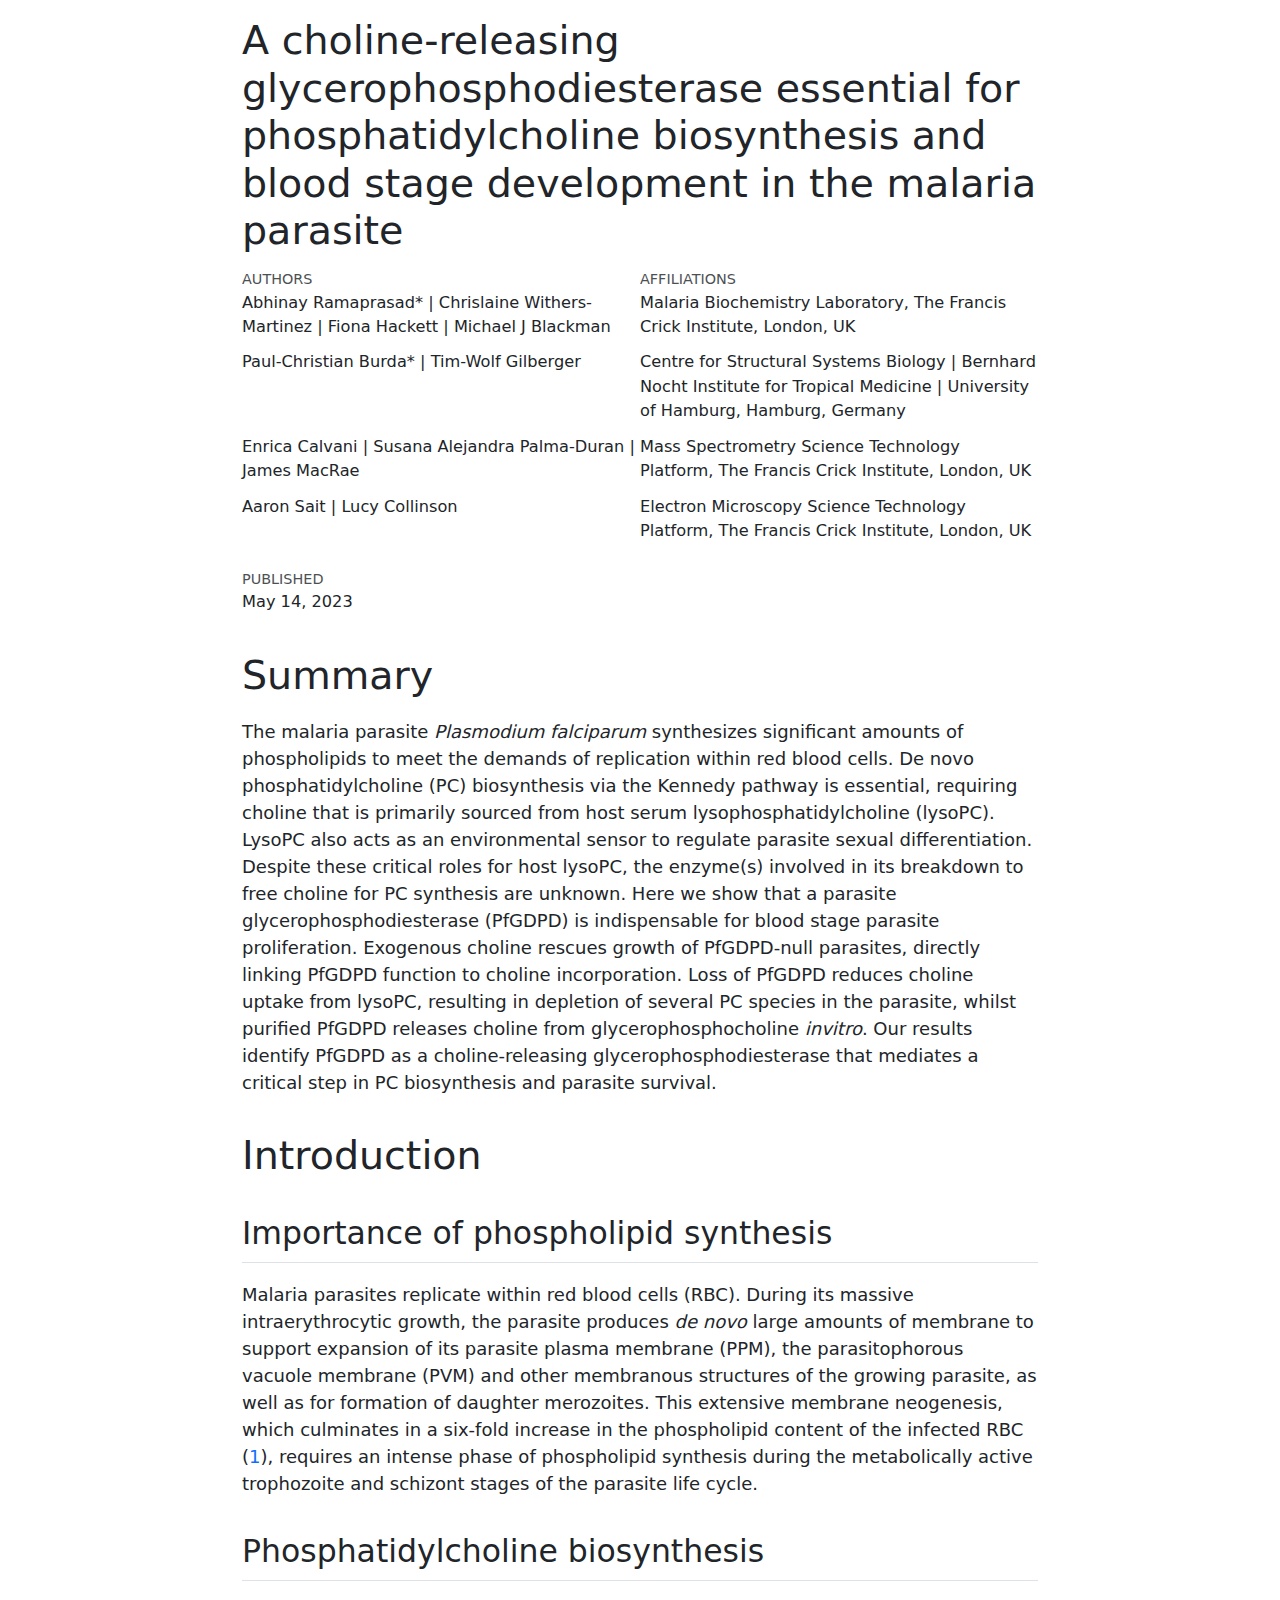
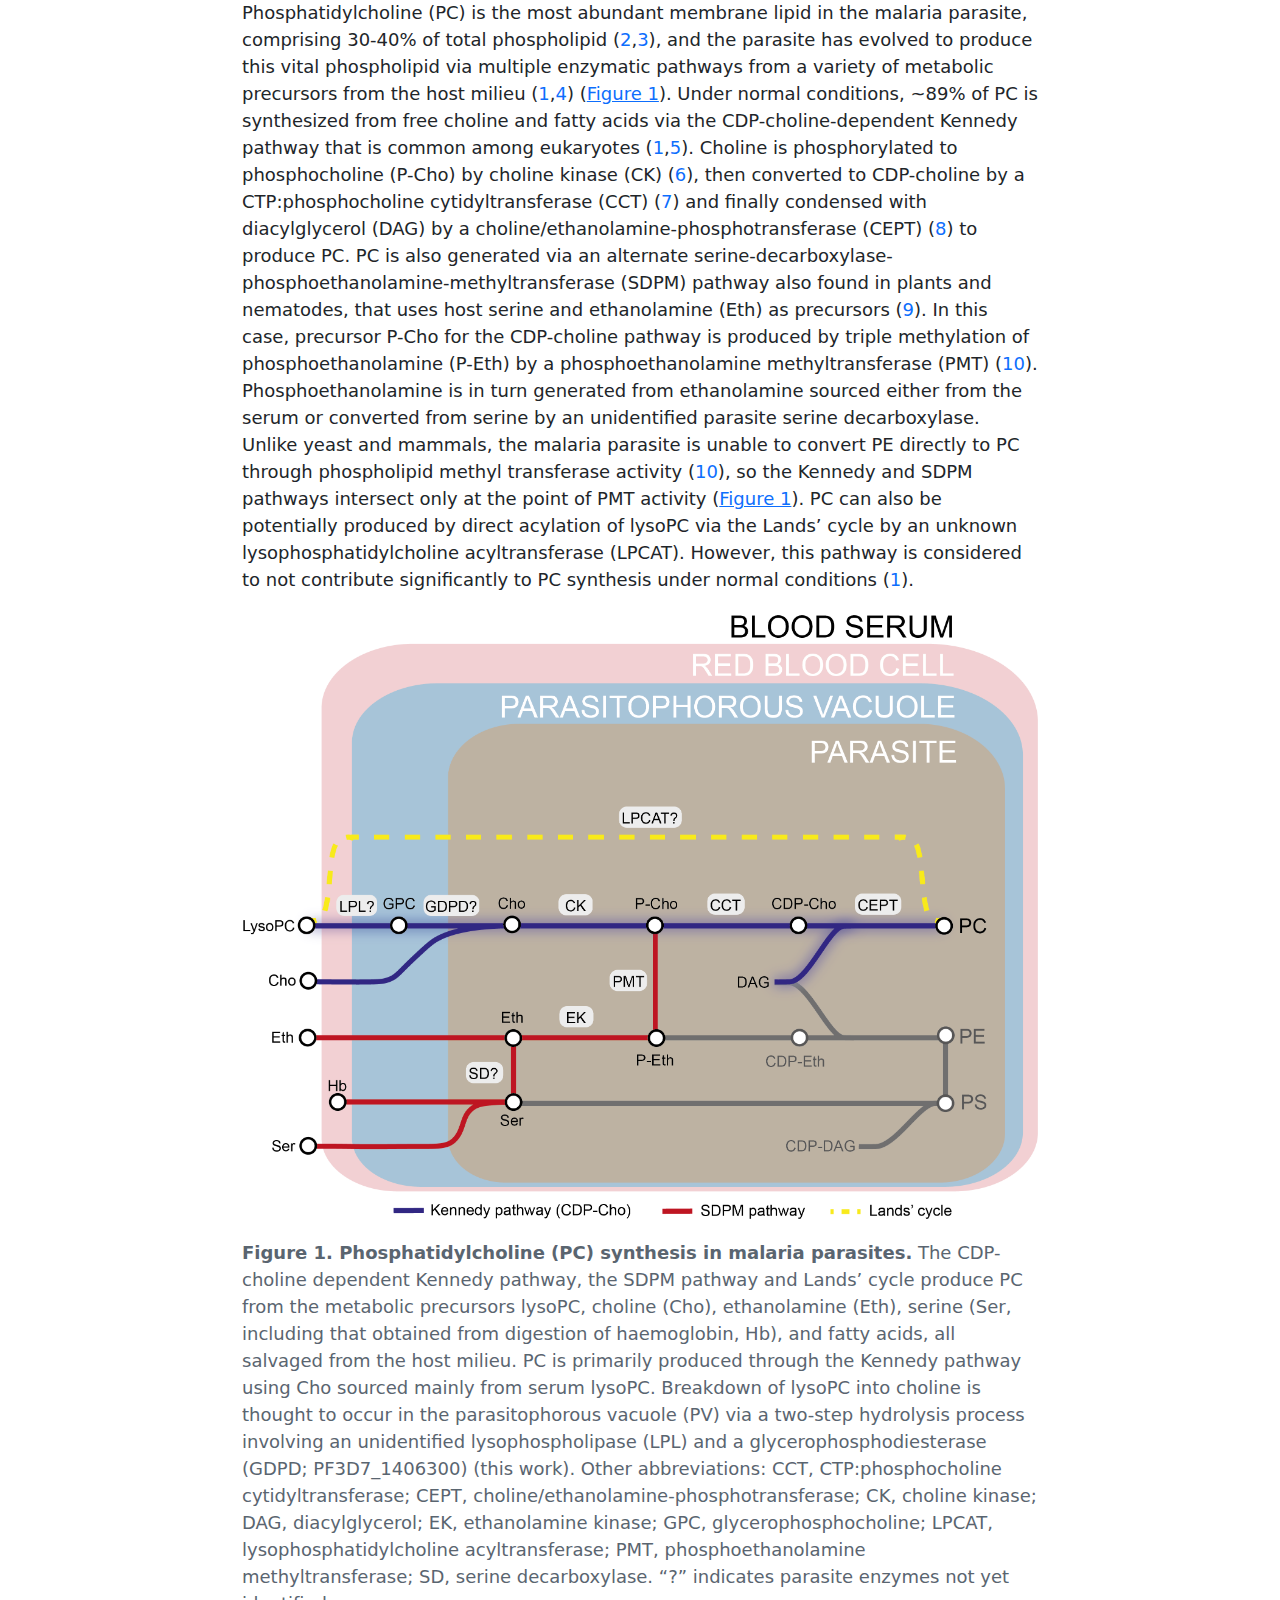
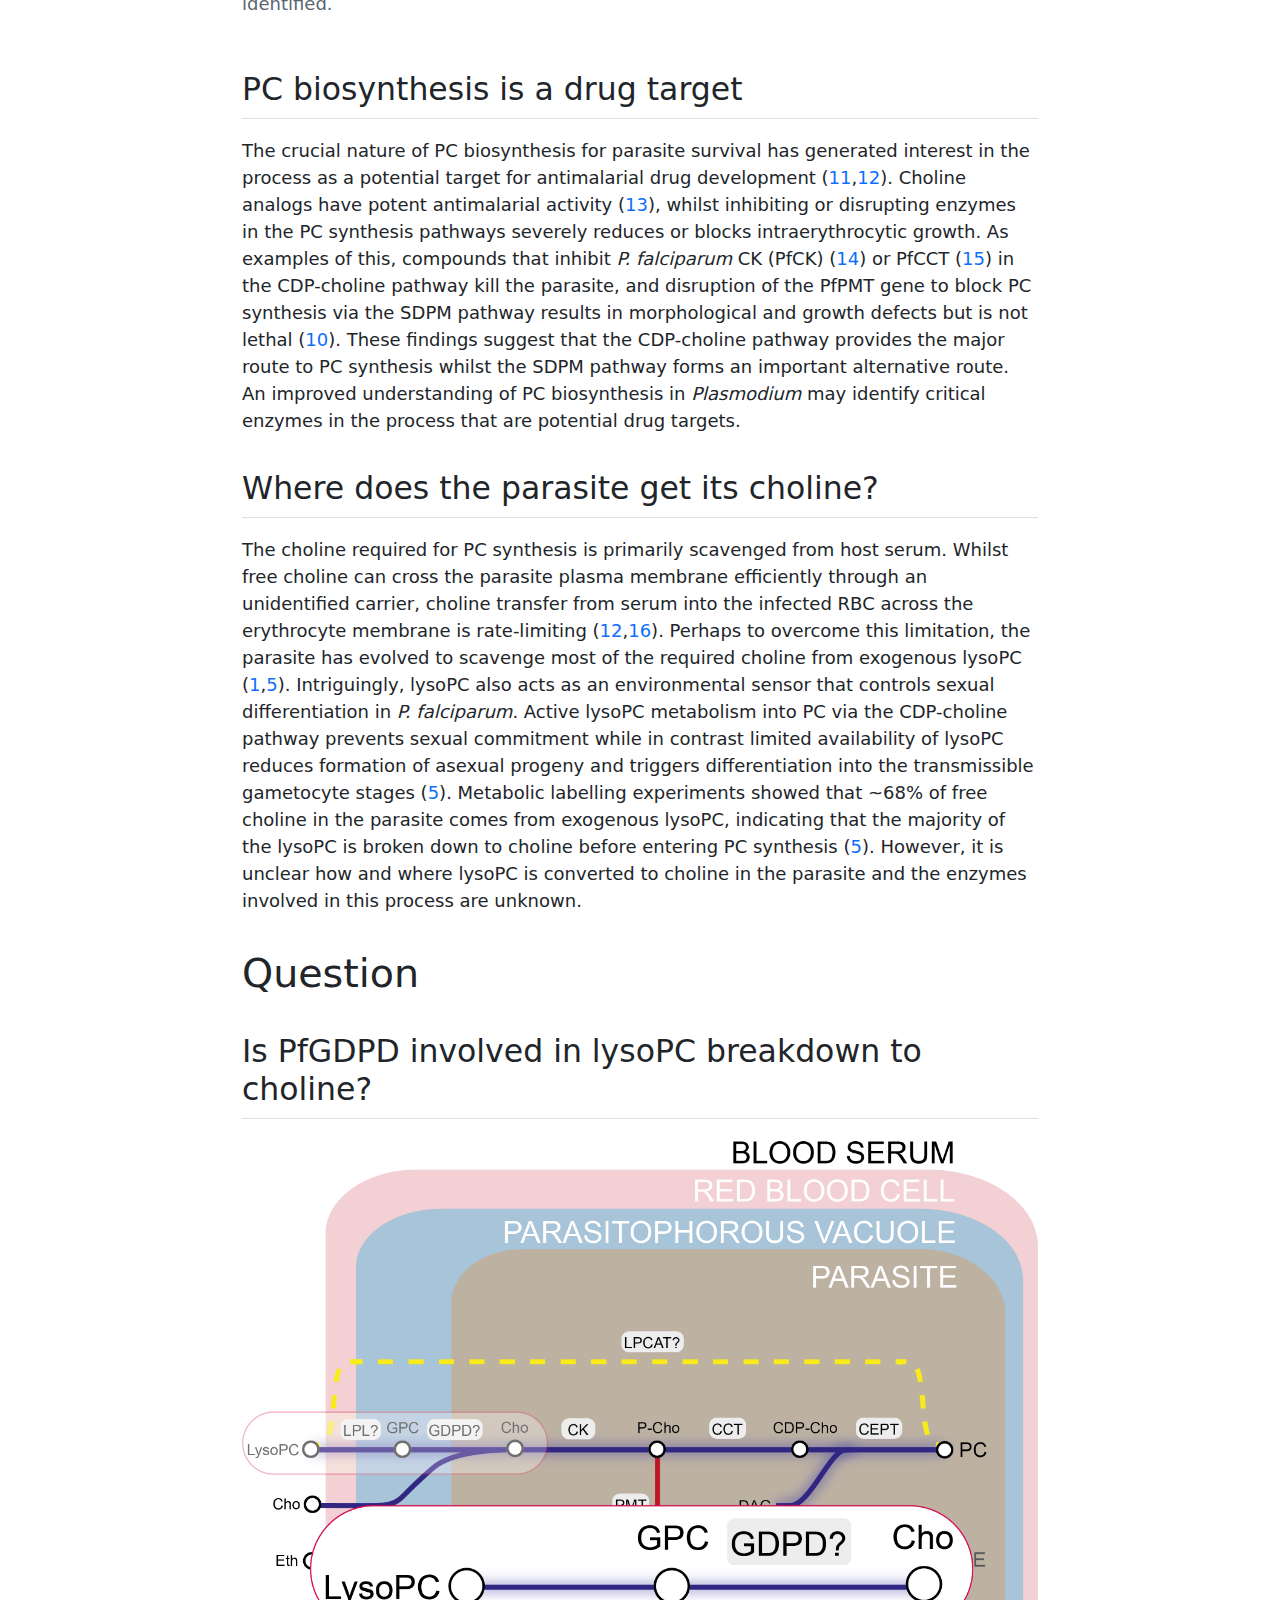
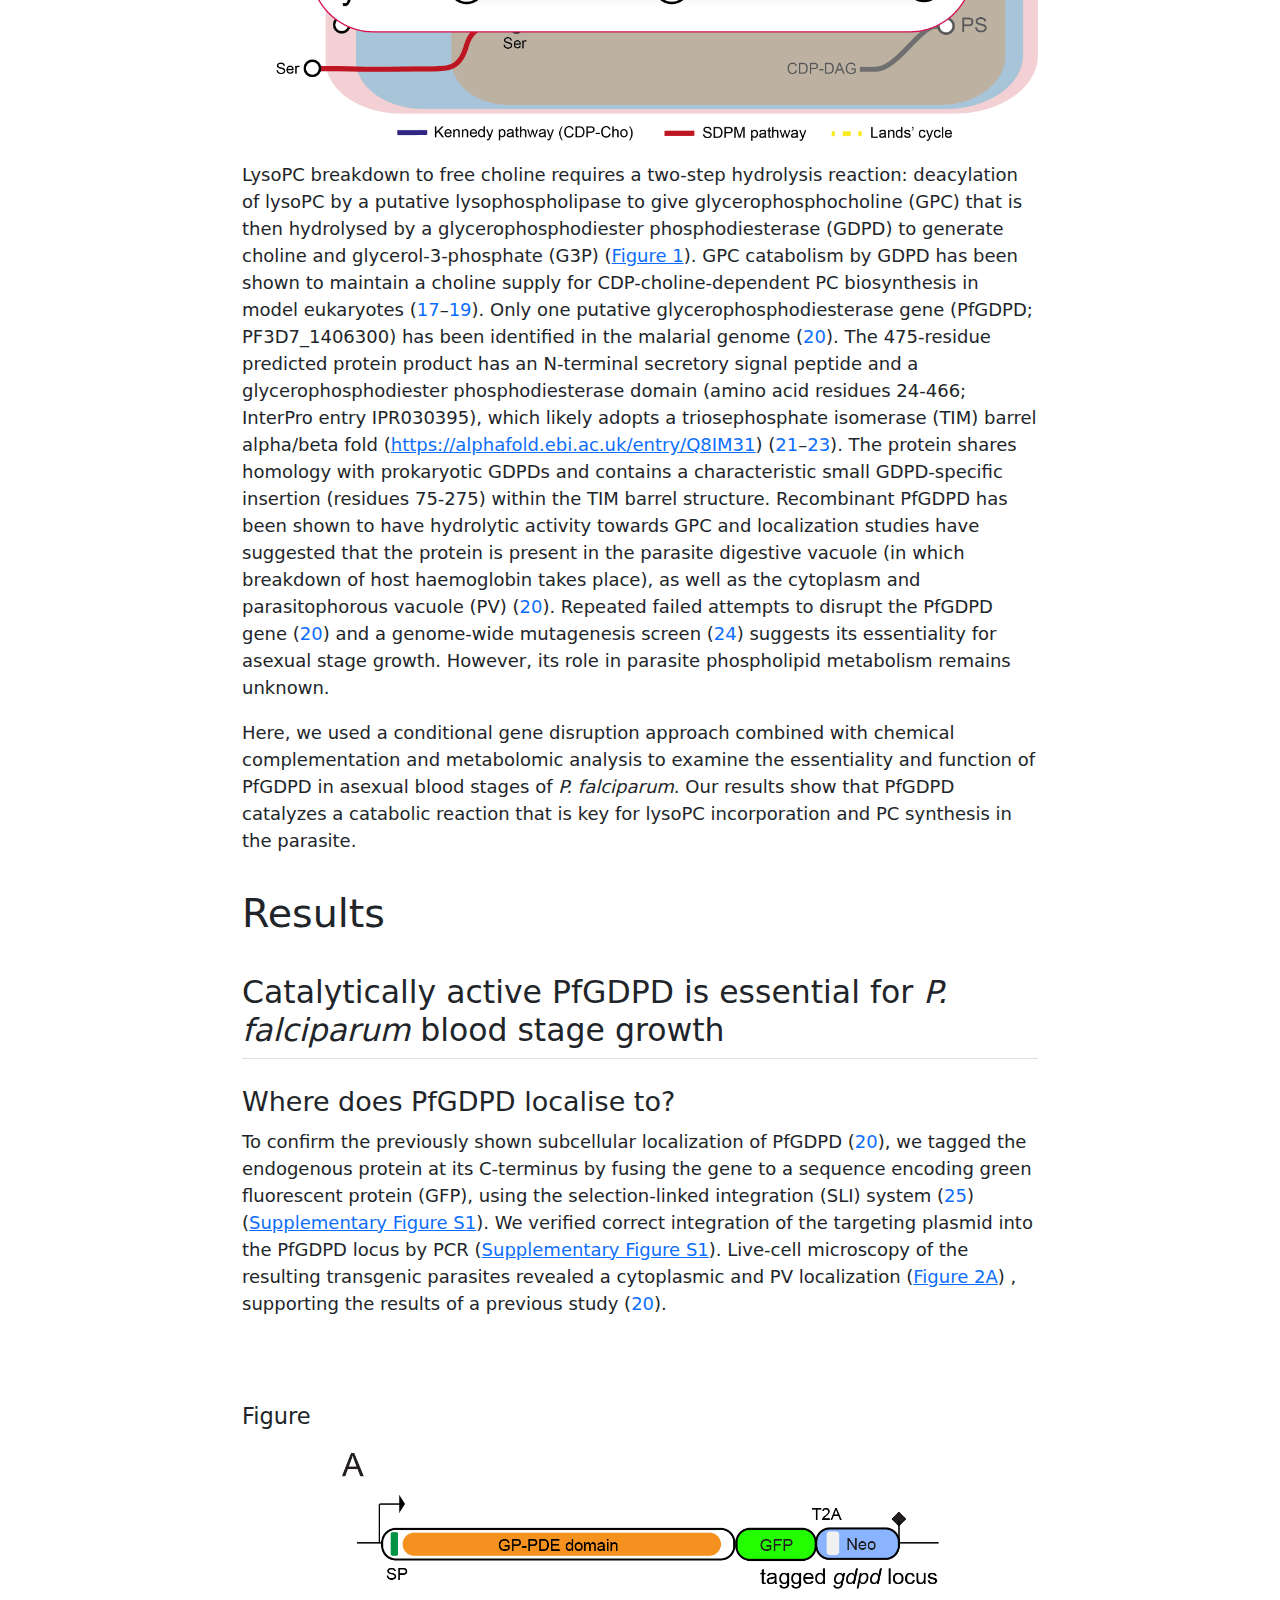
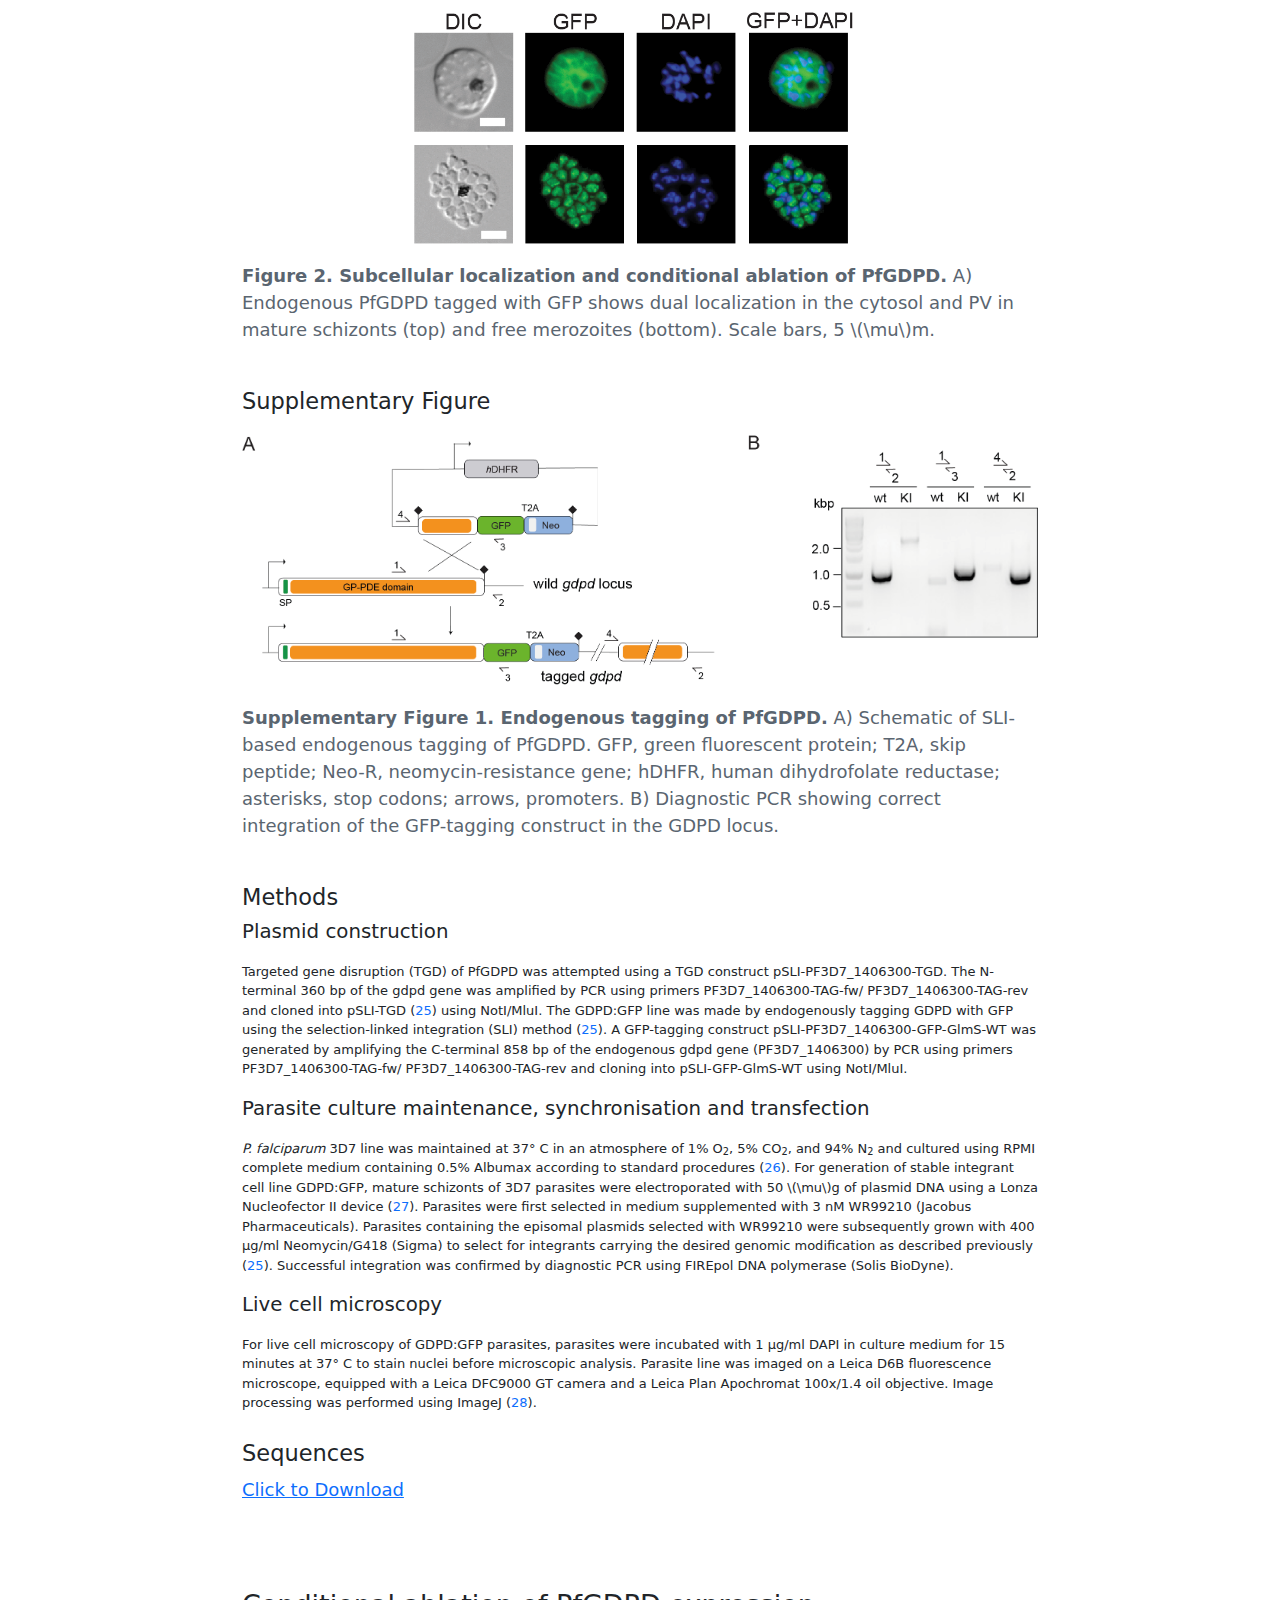
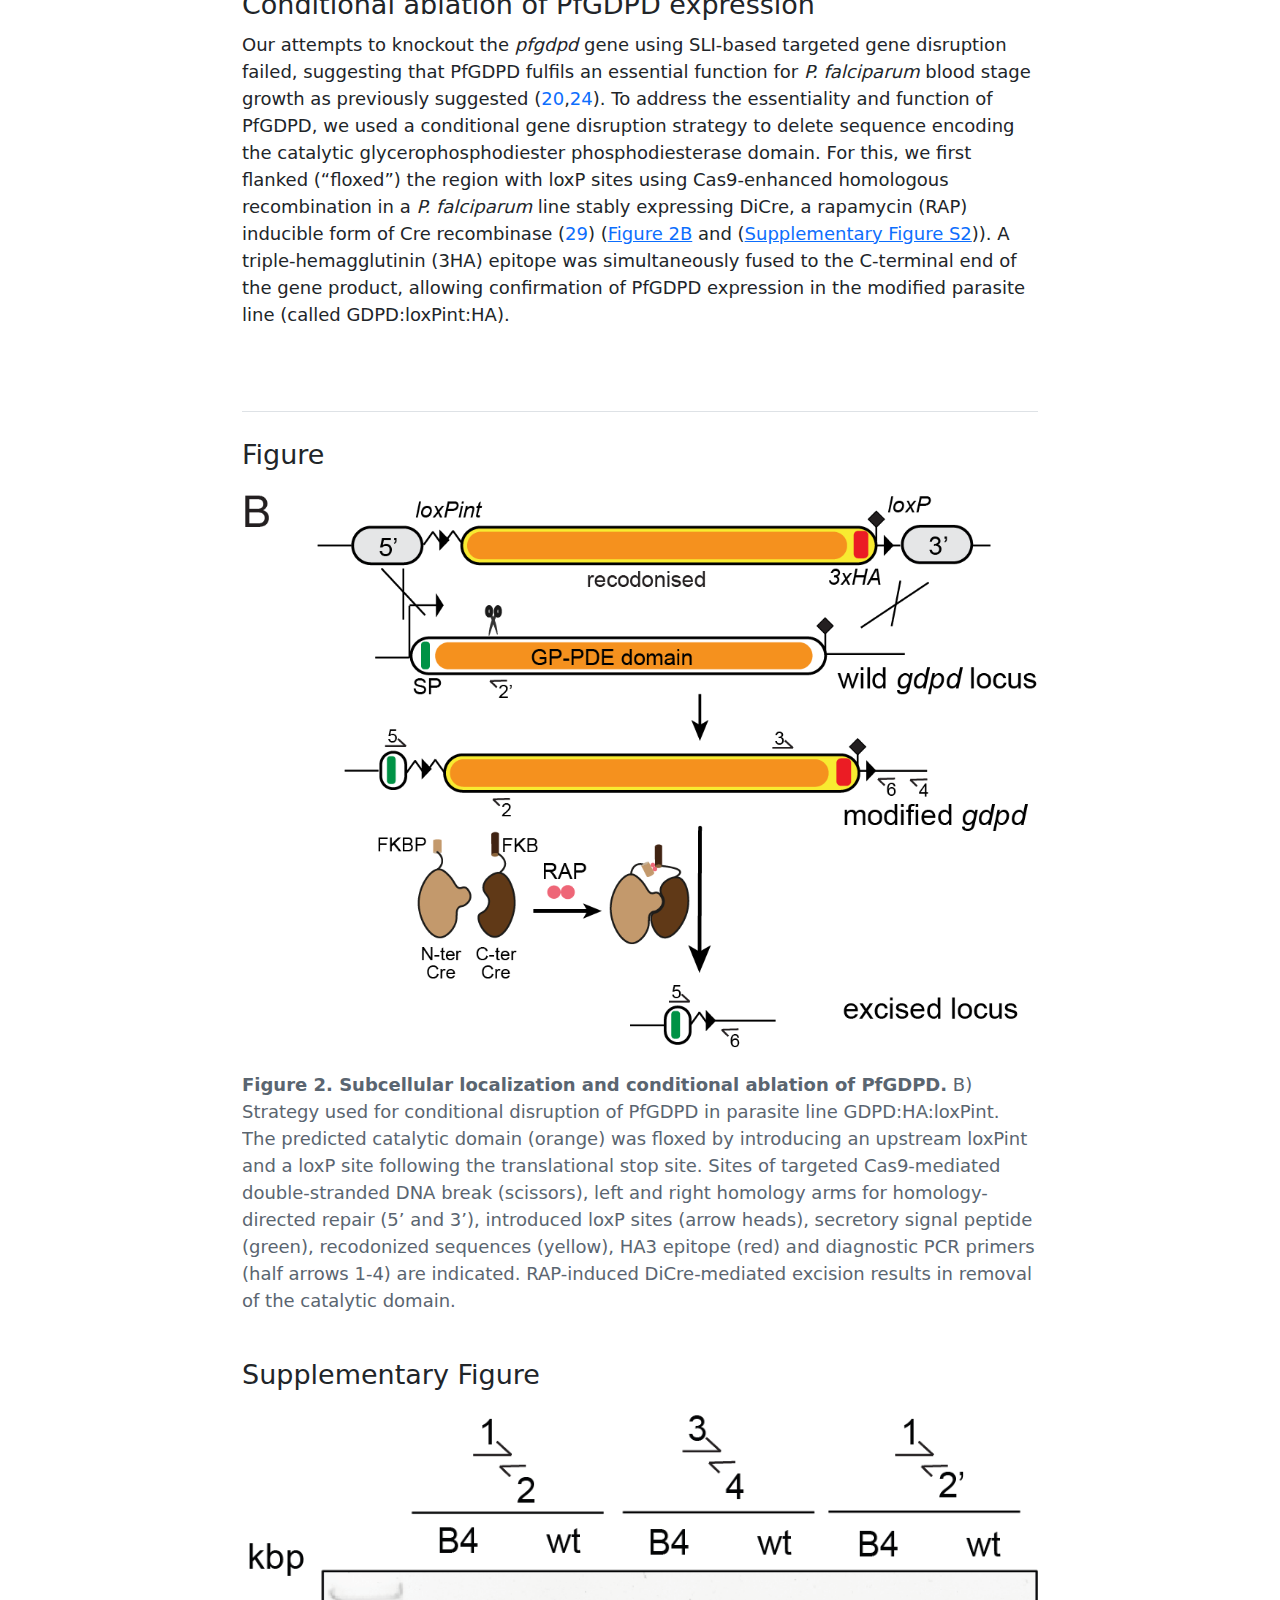
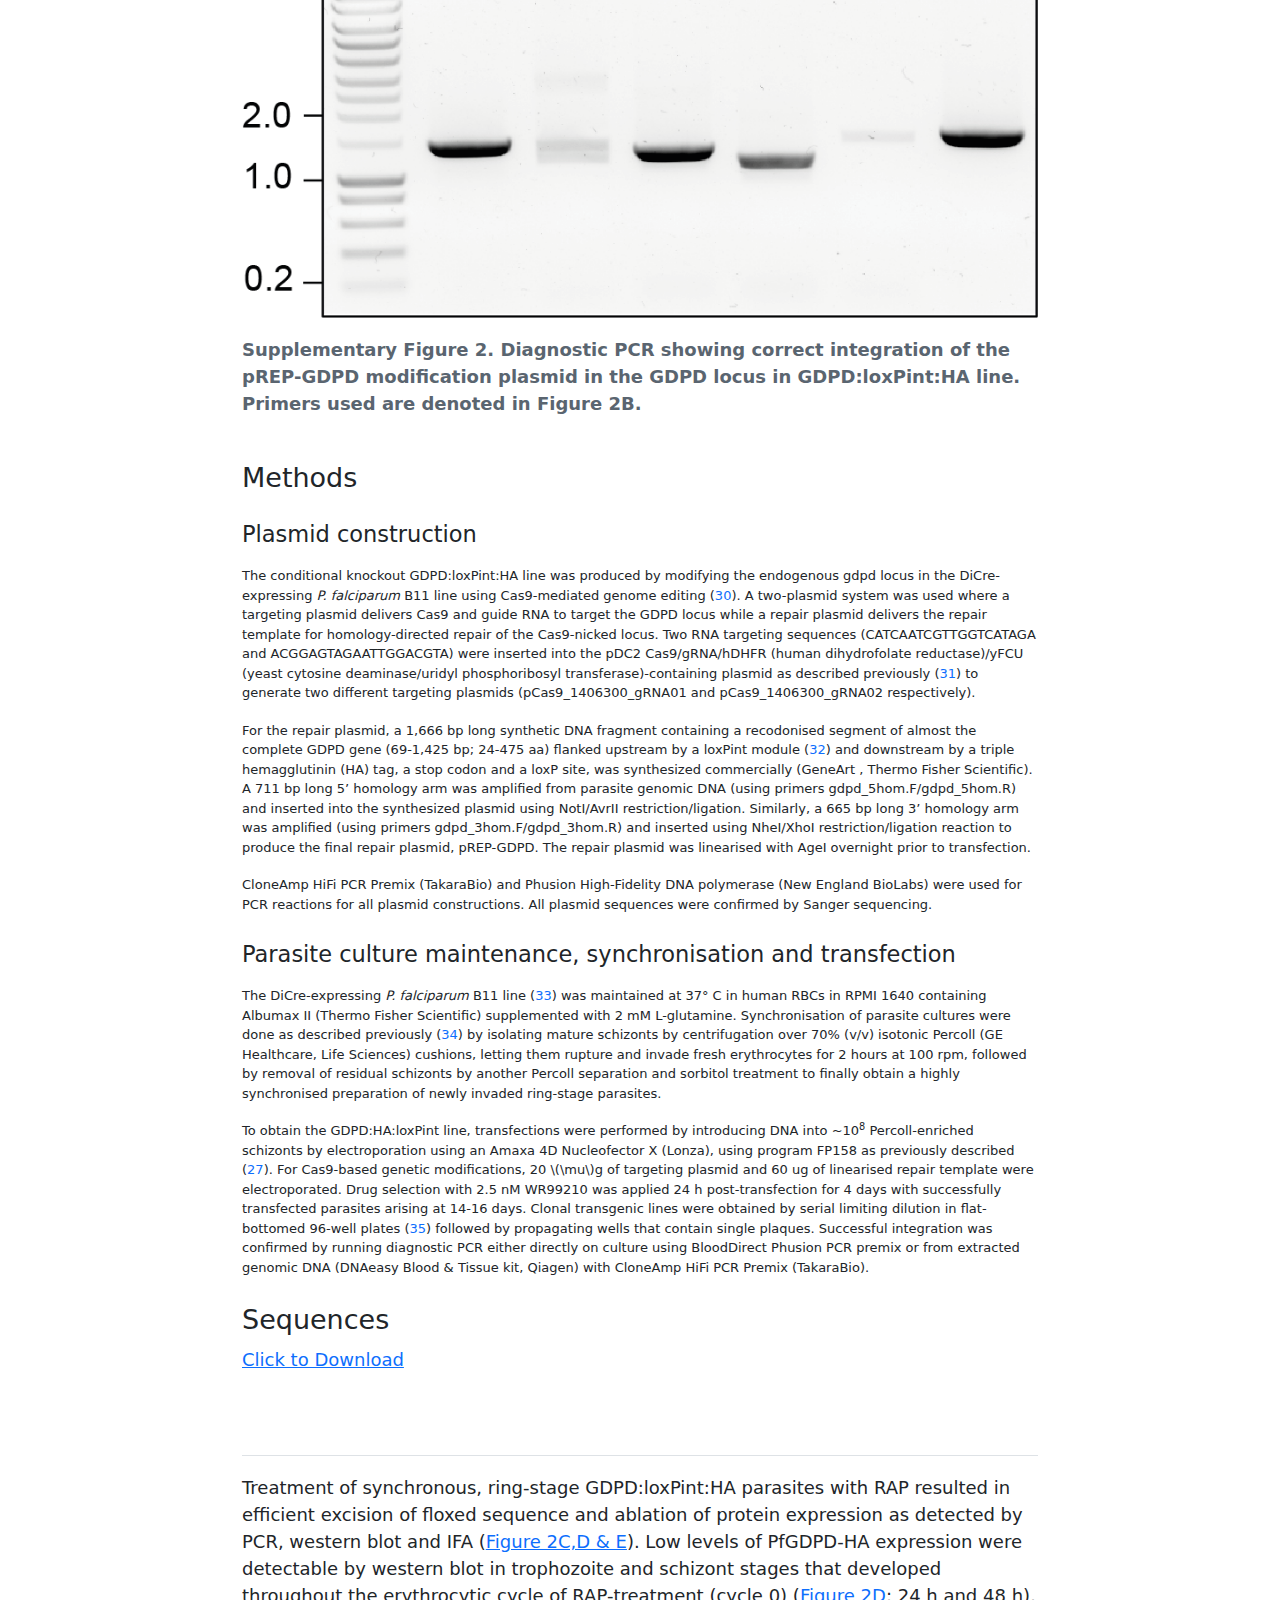
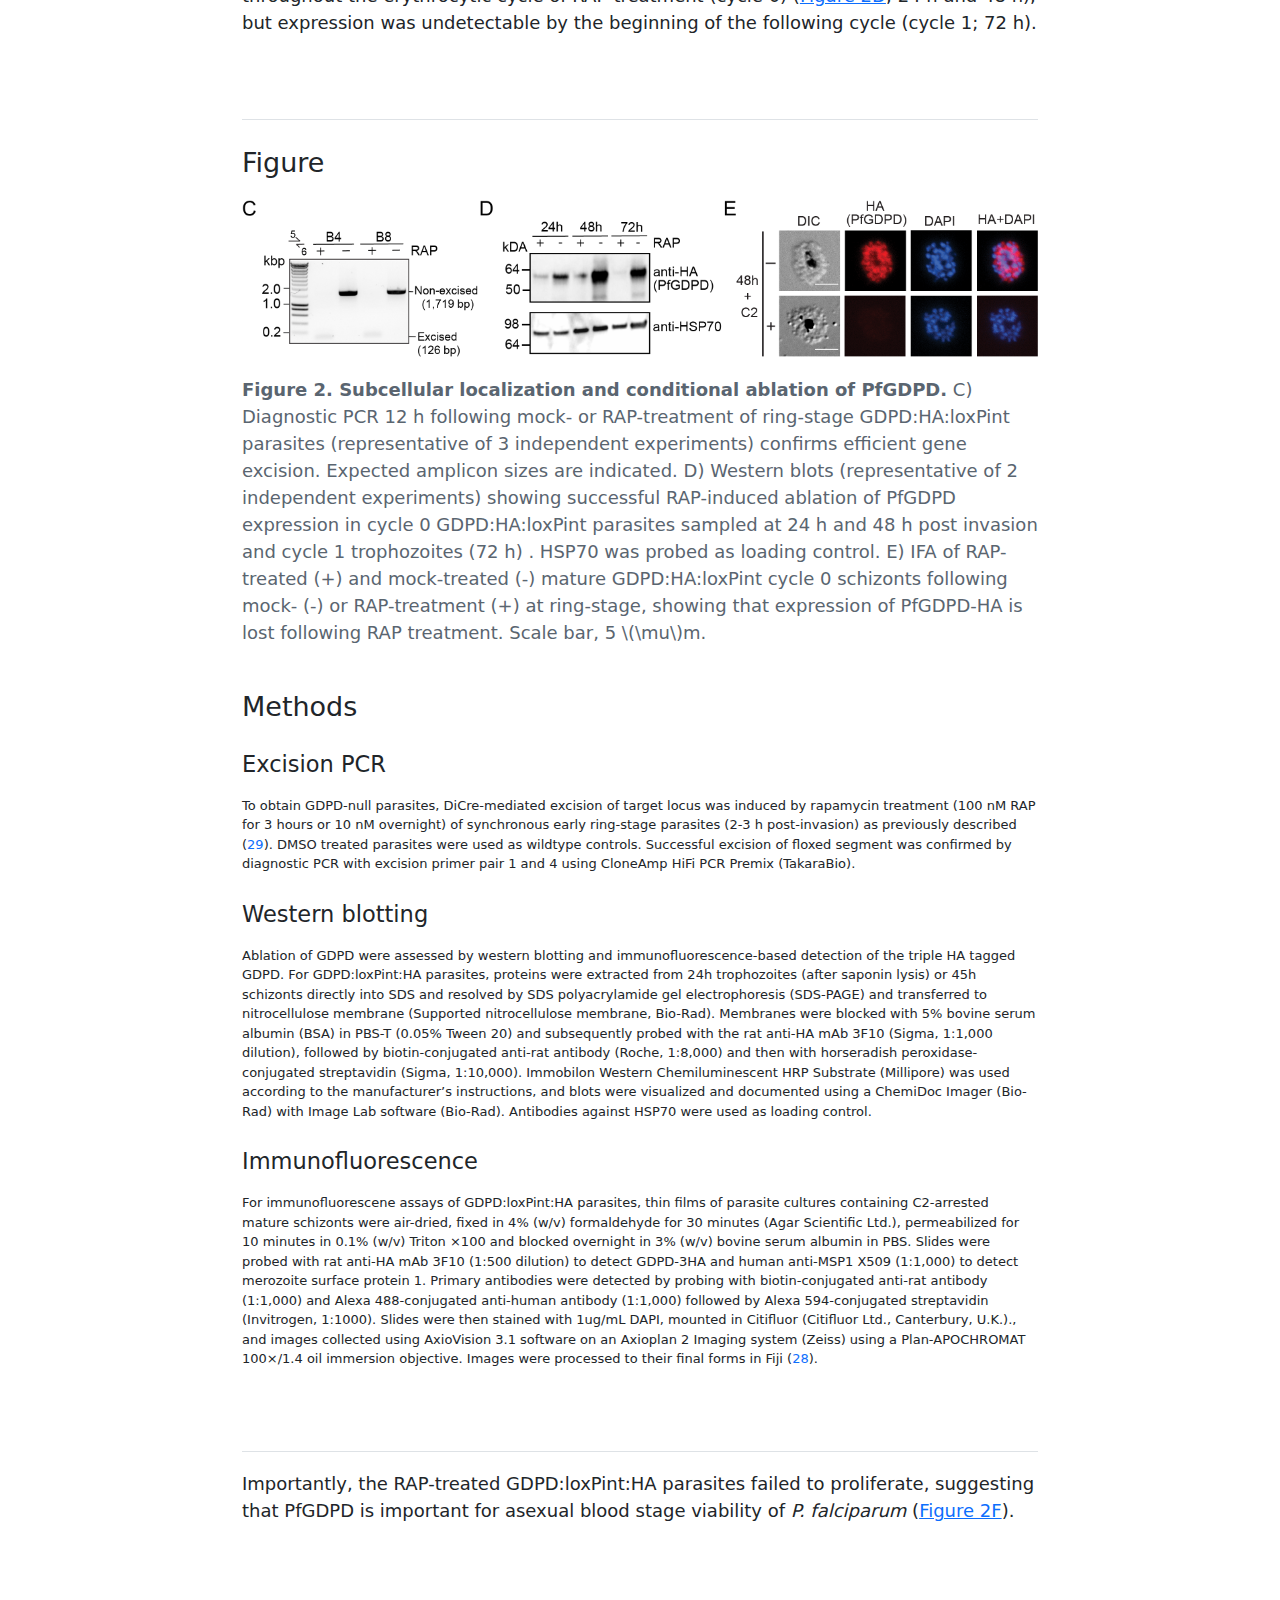
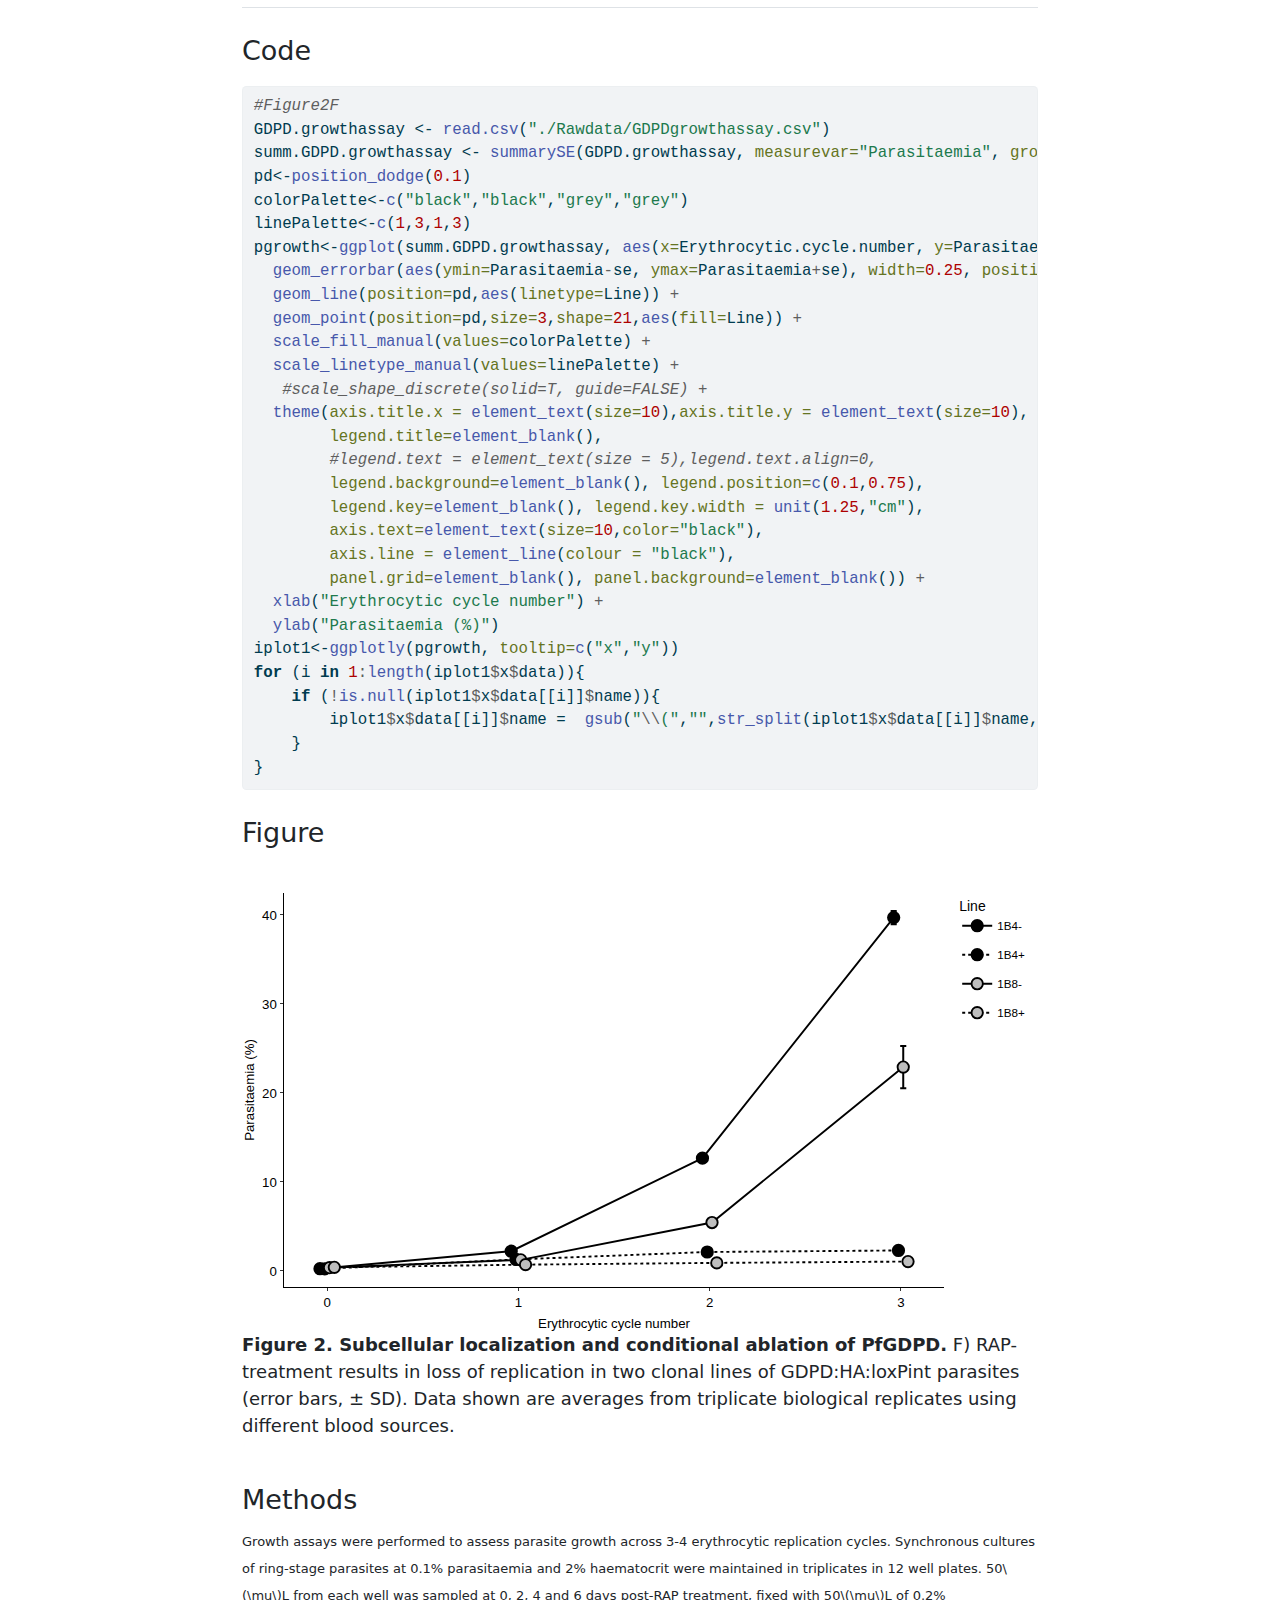
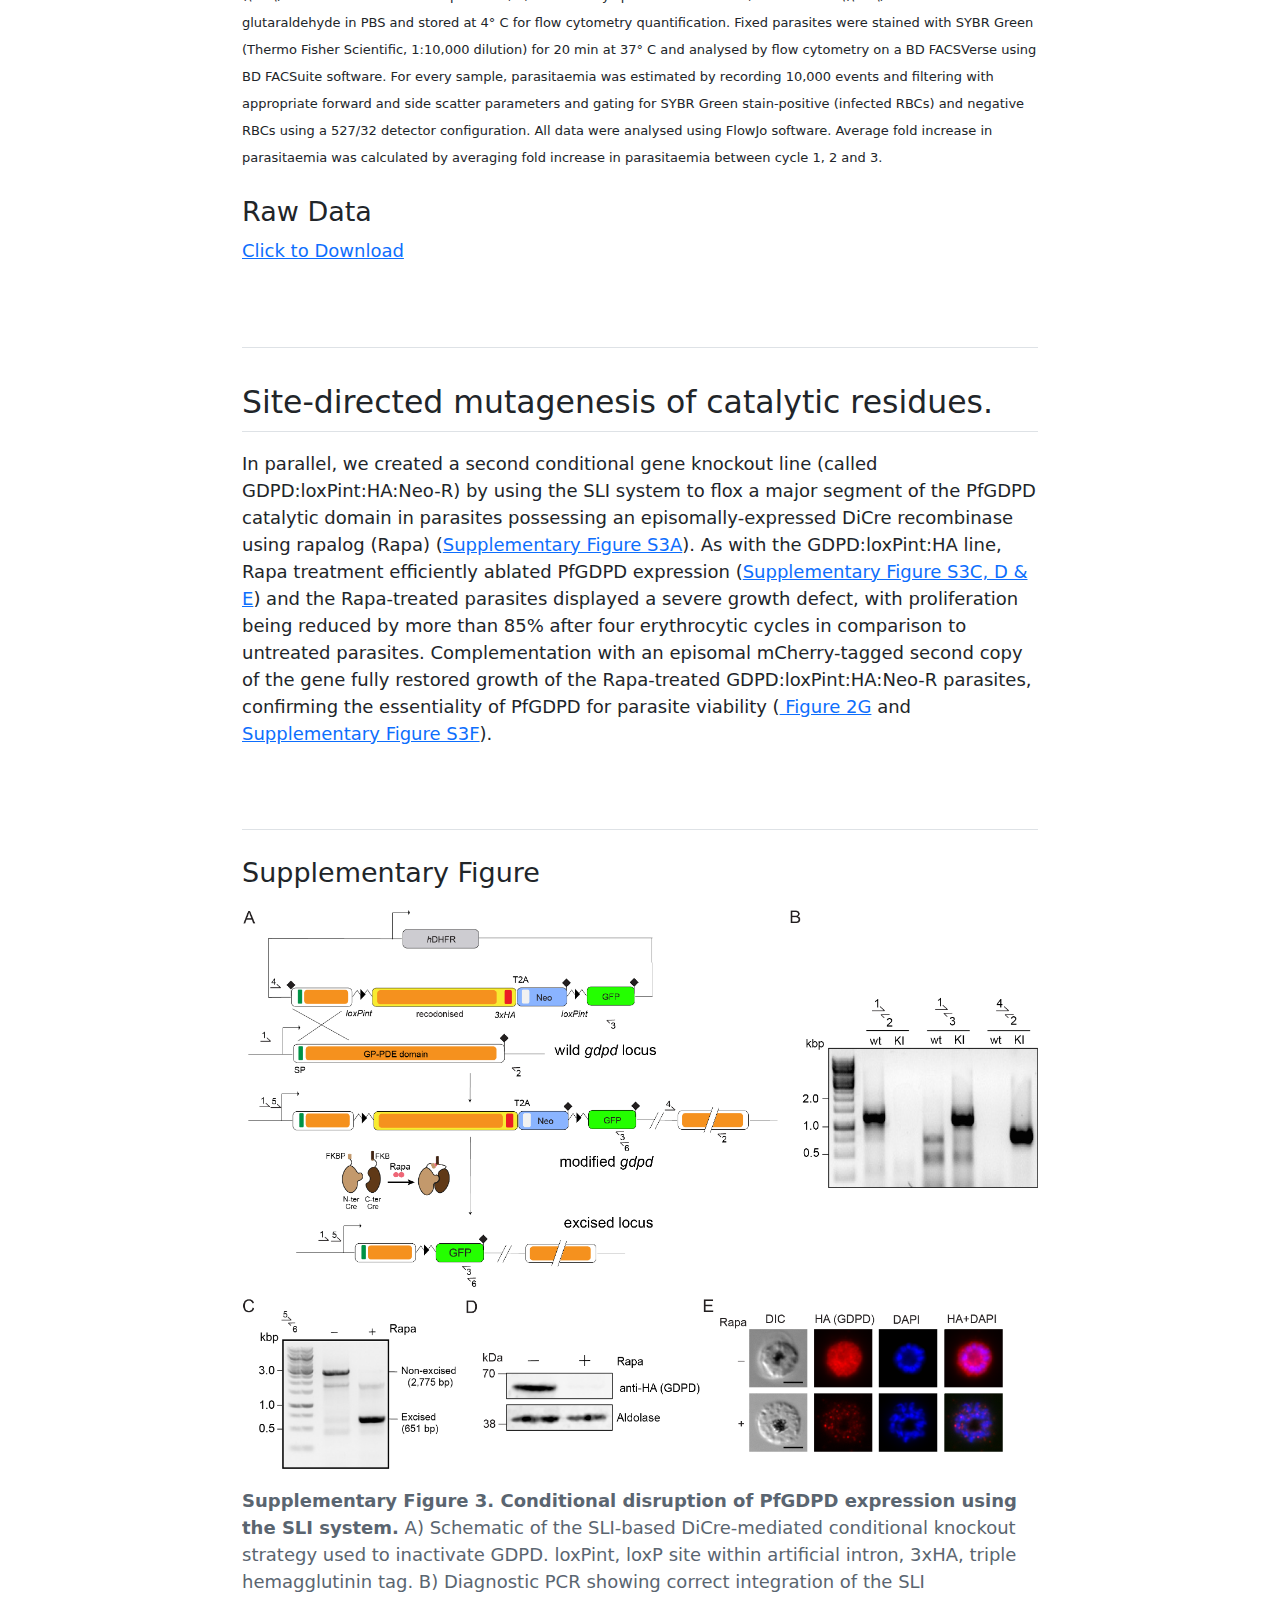
